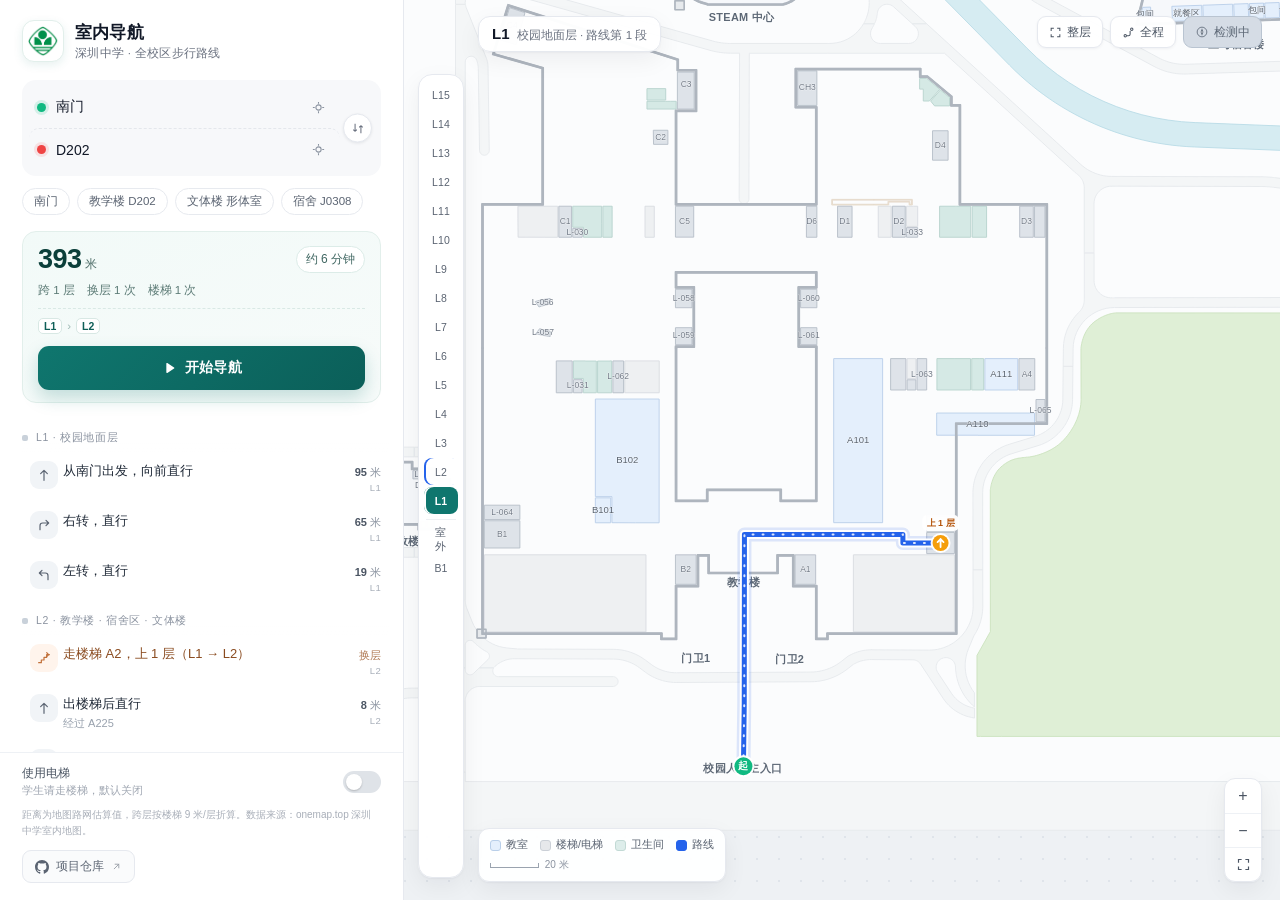
==== index.html @ c9f7dffb "feat: 房间目录改为 room.json 并导入最新数据（123 条） - data/classroom-map.json 替换为 data/room.json：date + data[]，条目统" ====
<!DOCTYPE html>
<html lang="zh-CN">
<head>
<meta charset="utf-8">
<meta name="viewport" content="width=device-width,initial-scale=1,maximum-scale=1,user-scalable=no,viewport-fit=cover">
<title>深圳中学 · 室内导航</title>
<link rel="icon" href="[data-uri]">
<meta name="color-scheme" content="light">
<style>
/* ---- styles/base.css ---- */
:root{
  color-scheme:light;
  --bg:#f3f5f8; --panel:#ffffff; --line:#e6e9ef; --line-soft:#eef1f5;
  --text:#111827; --muted:#6b7280; --faint:#9aa3af;
  --brand:#0f766e; --brand-2:#0d9488; --brand-soft:#e8f5f2;
  --route:#2563eb; --start:#10b981; --end:#ef4444;
  --shadow:0 1px 2px rgba(16,24,40,.04),0 8px 24px rgba(16,24,40,.06);
}
*{box-sizing:border-box}
html,body{height:100%}
body{margin:0;background:var(--bg);color:var(--text);
  font-family:-apple-system,BlinkMacSystemFont,"Segoe UI","PingFang SC","Hiragino Sans GB","Microsoft YaHei",sans-serif;
  -webkit-font-smoothing:antialiased;text-rendering:optimizeLegibility}
button{font-family:inherit}
.app{display:flex;height:100vh;overflow:hidden}

/* 品牌区：深圳中学校徽 */
.brand{display:flex;align-items:center;gap:11px;padding:20px 22px 14px}
.logo{width:42px;height:42px;border-radius:12px;background:#fff;border:1px solid #e2efeb;
  display:flex;align-items:center;justify-content:center;padding:4px;flex:0 0 auto;
  box-shadow:0 3px 10px rgba(15,118,110,.10)}
.logo img{width:100%;height:100%;object-fit:contain;display:block}
.brand h1{margin:0;font-size:17px;letter-spacing:.2px;font-weight:650}
.brand p{margin:2px 0 0;font-size:11.5px;color:var(--muted);letter-spacing:.3px}

@media (max-width:980px){
  .app{flex-direction:column;height:auto;min-height:100vh}
}

/* ---- styles/panel.css ---- */
/* ================= 左侧规划面板 ================= */
.panel{width:404px;flex:0 0 404px;background:var(--panel);border-right:1px solid var(--line);
  display:flex;flex-direction:column;min-height:0;z-index:12}

.planner{padding:4px 22px 0;position:relative}
.fields{position:relative;background:#f7f8fa;border:1px solid transparent;border-radius:14px;
  padding:5px 40px 5px 6px;transition:background .18s,border-color .18s,box-shadow .18s}
.fields:focus-within{background:#fff;border-color:#d5e3e0;box-shadow:0 0 0 4px rgba(15,118,110,.06)}
.field{display:flex;align-items:center;gap:10px;height:42px;padding:0 8px;border-radius:10px;position:relative}
.field + .field{border-top:1px dashed #e4e7ec}
.dot{width:9px;height:9px;border-radius:50%;flex:0 0 auto}
.dot.s{background:var(--start);box-shadow:0 0 0 3px rgba(16,185,129,.15)}
.dot.e{background:var(--end);box-shadow:0 0 0 3px rgba(239,68,68,.13)}
.field input{flex:1;min-width:0;border:0;background:transparent;outline:0;font-size:14px;color:var(--text);padding:0}
.field input::placeholder{color:#a6adb8}
.icon-btn{width:28px;height:28px;border:0;background:transparent;border-radius:8px;color:#8b93a0;
  display:flex;align-items:center;justify-content:center;cursor:pointer;flex:0 0 auto;transition:.15s}
.icon-btn:hover{background:#eef1f5;color:#374151}
.icon-btn.on{background:var(--brand-soft);color:var(--brand)}
.swap{position:absolute;right:8px;top:50%;transform:translateY(-50%);width:29px;height:29px;border-radius:50%;
  background:#fff;border:1px solid var(--line);display:flex;align-items:center;justify-content:center;
  color:#6b7280;cursor:pointer;z-index:3;box-shadow:0 1px 3px rgba(16,24,40,.08);transition:.2s}
.swap:hover{color:var(--brand);border-color:#cfe0dc;transform:translateY(-50%) rotate(180deg)}

.suggest{position:absolute;left:22px;right:22px;top:174px;background:#fff;border:1px solid var(--line);
  border-radius:12px;box-shadow:0 16px 40px rgba(16,24,40,.14);z-index:30;overflow:hidden;
  max-height:340px;overflow-y:auto;display:none}
.suggest.show{display:block}
.suggest .sg-head{font-size:10.5px;letter-spacing:.8px;color:var(--faint);padding:9px 14px 5px;text-transform:uppercase}
.sg-item{display:flex;align-items:center;gap:10px;padding:9px 14px;cursor:pointer;border:0;background:none;
  width:100%;text-align:left}
.sg-item:hover,.sg-item.sel{background:#f4f8f7}
.sg-ico{width:24px;height:24px;border-radius:7px;background:#f1f4f7;color:#5b6472;display:flex;
  align-items:center;justify-content:center;flex:0 0 auto}
.sg-main{flex:1;min-width:0}
.sg-name{font-size:13.5px;white-space:nowrap;overflow:hidden;text-overflow:ellipsis}
.sg-name mark{background:transparent;color:var(--brand);font-weight:700}
.sg-name .sg-room{font-size:11px;color:var(--faint);margin-left:6px;font-weight:500}
.sg-meta{font-size:11px;color:var(--faint);margin-top:1px}
.sg-none{padding:18px 14px;font-size:12.5px;color:var(--faint);text-align:center}
.sg-note{padding:0 14px 14px;font-size:11.5px;line-height:1.7;color:var(--faint);text-align:center}

.quick{display:flex;gap:7px;padding:12px 22px 2px;flex-wrap:wrap}
.chip{border:1px solid #e7eaef;background:#fff;border-radius:999px;padding:5px 11px;font-size:11.5px;
  color:#5b6472;cursor:pointer;transition:.15s;white-space:nowrap}
.chip:hover{border-color:#cfe0dc;color:var(--brand);background:var(--brand-soft)}

.summary{margin:14px 22px 0;border-radius:14px;background:linear-gradient(160deg,#f2faf8,#f7fbfa);
  border:1px solid #e2efeb;padding:14px 15px 12px;display:none}
.summary.show{display:block}
.sum-top{display:flex;align-items:flex-end;justify-content:space-between}
.sum-num{font-size:27px;font-weight:700;letter-spacing:-.5px;line-height:1;color:#0b3f3a}
.sum-num small{font-size:12px;font-weight:500;color:#4b6b66;margin-left:3px;letter-spacing:0}
.sum-time{font-size:12px;color:#3f6661;background:#fff;border:1px solid #dcece8;border-radius:999px;
  padding:4px 9px;display:flex;align-items:center;gap:5px}
.sum-meta{display:flex;gap:12px;margin-top:10px;font-size:11.5px;color:#5b7a75;flex-wrap:wrap}
.sum-meta span{display:flex;align-items:center;gap:4px}
.sum-route{margin-top:10px;padding-top:9px;border-top:1px dashed #d9e9e5;display:flex;align-items:center;
  gap:5px;font-size:11.5px;color:#4b6b66;overflow:hidden}
.fbadge{background:#fff;border:1px solid #d8e8e4;border-radius:5px;padding:1px 5px;font-size:10.5px;font-weight:600;color:#0f5f58}
.sum-route .arr{color:#9db8b3}

.start-nav{margin-top:12px;width:100%;height:44px;border:0;border-radius:11px;cursor:pointer;
  background:linear-gradient(135deg,#0f766e,#0b5f59);color:#fff;font-size:14px;font-weight:650;
  display:flex;align-items:center;justify-content:center;gap:8px;letter-spacing:.3px;
  box-shadow:0 8px 18px rgba(15,118,110,.22);transition:.18s}
.start-nav:hover{transform:translateY(-1px);box-shadow:0 10px 24px rgba(15,118,110,.28)}
.start-nav svg{width:16px;height:16px}
.start-nav:active{transform:translateY(0)}

.steps{flex:1;min-height:0;overflow-y:auto;padding:16px 14px 18px 22px;scrollbar-width:thin}
.steps::-webkit-scrollbar{width:8px}
.steps::-webkit-scrollbar-thumb{background:#e1e5ea;border-radius:8px}
.steps-empty{padding:26px 8px;color:var(--faint);font-size:12.5px;line-height:1.8}
.steps-empty b{display:block;color:#4b5563;font-size:14px;margin-bottom:6px;font-weight:600}
.group-head{position:sticky;top:0;background:linear-gradient(#fff 72%,rgba(255,255,255,0));z-index:2;
  display:flex;align-items:center;gap:8px;padding:12px 0 7px;font-size:10.5px;letter-spacing:.7px;
  color:#8b93a0;text-transform:uppercase}
.group-head:before{content:"";width:6px;height:6px;border-radius:2px;background:#c9d1da}
.step{display:grid;grid-template-columns:30px 1fr auto;gap:9px;align-items:flex-start;width:100%;
  text-align:left;border:0;background:transparent;padding:9px 8px 9px 0;border-radius:9px;cursor:pointer;
  border-left:2px solid transparent;transition:background .15s}
.step:hover{background:#f7f9fb}
.step.active{background:#eef4ff;border-left-color:var(--route)}
.s-ico{width:28px;height:28px;border-radius:9px;background:#f1f4f7;display:flex;align-items:center;
  justify-content:center;color:#5b6472;margin-left:6px}
.step.active .s-ico{background:#fff;color:var(--route);box-shadow:0 1px 4px rgba(37,99,235,.15)}
.s-text{font-size:13px;line-height:1.5;color:#1f2937;display:block}
.s-sub{display:block;font-size:11px;color:#98a1ad;margin-top:2px}
.s-dist{font-size:11px;color:#8b93a0;white-space:nowrap;padding-top:4px;font-variant-numeric:tabular-nums}
.s-dist b{font-weight:600;color:#4b5563}
.s-dist i{display:block;font-style:normal;font-size:9.5px;color:#a7aeb9;text-align:right;margin-top:2px;letter-spacing:.3px}
.step.vertical .s-ico{background:#fff4ec;color:#c2703a}
.step.vertical .s-text{color:#8a4b1f}
.step.vertical .s-dist{color:#b07a54}

.panel-foot{border-top:1px solid var(--line-soft);padding:12px 22px 17px;background:#fff}
.switch-row{display:flex;align-items:center;justify-content:space-between;gap:10px}
.switch-row label{font-size:12px;color:#4b5563;display:flex;flex-direction:column;gap:2px}
.switch-row label em{font-style:normal;font-size:10.5px;color:#a0a7b2}
.toggle{width:38px;height:22px;border-radius:999px;background:#dfe3e8;border:0;position:relative;
  cursor:pointer;transition:.2s;flex:0 0 auto}
.toggle:after{content:"";position:absolute;left:3px;top:3px;width:16px;height:16px;border-radius:50%;
  background:#fff;box-shadow:0 1px 2px rgba(0,0,0,.2);transition:.2s}
.toggle.on{background:var(--brand)}
.toggle.on:after{left:19px}
.note{margin:9px 0 0;font-size:10px;line-height:1.6;color:#a8aeb8}

.repo-link{display:inline-flex;align-items:center;gap:7px;margin-top:11px;padding:7px 12px;
  border:1px solid var(--line);border-radius:9px;background:#fafbfc;color:#5b6472;
  font-size:12px;text-decoration:none;cursor:pointer;transition:.16s}
.repo-link:hover{background:#eef4f3;border-color:#cfe0dc;color:var(--brand)}
.repo-link .ext{opacity:.6}

@media (max-width:980px){
  .panel{width:100%;flex:none;border-right:0;border-bottom:1px solid var(--line)}
  .steps{max-height:38vh}
}

/* ---- styles/map.css ---- */
/* ================= 地图与路线 ================= */
.map-wrap{flex:1;position:relative;min-width:0;overflow:hidden;
  background:
    radial-gradient(circle at 1px 1px, #dfe4ea 1px, transparent 0) 0 0/22px 22px,
    #eef1f4}
#map{width:100%;height:100%;display:block;cursor:grab;touch-action:none}
#floorLayer path{vector-effect:non-scaling-stroke}
#map.picking{cursor:crosshair}
#map.dragging{cursor:grabbing}

.map-head{position:absolute;left:74px;right:18px;top:16px;display:flex;justify-content:space-between;
  align-items:flex-start;gap:10px;pointer-events:none;z-index:4}
.floor-title{background:rgba(255,255,255,.97);border:1px solid var(--line);
  border-radius:12px;padding:8px 13px;box-shadow:var(--shadow);pointer-events:auto}
.floor-title b{font-size:15px;letter-spacing:.2px}
.floor-title span{font-size:11.5px;color:var(--muted);margin-left:7px}
.head-actions{display:flex;gap:7px;pointer-events:auto}
.ghost{height:32px;padding:0 11px;border-radius:9px;border:1px solid var(--line);background:rgba(255,255,255,.97);
  font-size:11.5px;color:#4b5563;cursor:pointer;display:flex;align-items:center;gap:5px;
  box-shadow:0 1px 3px rgba(16,24,40,.05)}
.ghost:hover{color:var(--brand);border-color:#cfe0dc}

.compass-btn.on{background:var(--brand);border-color:var(--brand);color:#fff;
  box-shadow:0 4px 12px rgba(15,118,110,.25)}
.compass-btn.on:hover{background:#0b5f59;color:#fff}
.compass-btn.disabled{opacity:1;background:#d5dce5;border-color:#b9c4d1;color:#5d6876;cursor:not-allowed;box-shadow:none}
.compass-btn.disabled:hover{background:#d5dce5;border-color:#b9c4d1;color:#5d6876}
.compass-btn .compass-ico{display:flex;width:14px;height:14px;flex:0 0 auto}
.compass-btn .compass-ico svg{width:14px;height:14px}
#compassNeedle{transform-origin:12px 12px}
.compass-btn.prompt{color:#b45309;border-color:#f0d9b8;background:#fffaf2}
.compass-btn.prompt:hover{color:#92400e;border-color:#e7c896}

.rail{position:absolute;left:14px;top:74px;bottom:22px;width:46px;overflow-y:auto;
  background:rgba(255,255,255,.98);border:1px solid var(--line);
  border-radius:14px;padding:6px 5px;display:flex;flex-direction:column;gap:2px;z-index:5;
  scrollbar-width:none;box-shadow:var(--shadow)}
.rail::-webkit-scrollbar{display:none}
.rail button{height:27px;border:0;background:transparent;border-radius:8px;font-size:10.5px;color:#5b6472;
  cursor:pointer;position:relative;flex:0 0 auto;letter-spacing:.2px}
.rail button:hover{background:#f0f4f3}
.rail button.active{background:var(--brand);color:#fff;font-weight:600}
.rail button.on-route{box-shadow:inset 2px 0 0 var(--route)}
.rail button.active.on-route{box-shadow:inset 2px 0 0 #fff}
.rail .rail-sep{height:1px;background:#edf0f3;margin:3px 2px;flex:0 0 auto}

.legend{position:absolute;left:74px;bottom:18px;background:rgba(255,255,255,.97);
  border:1px solid var(--line);border-radius:11px;padding:9px 11px;box-shadow:var(--shadow);z-index:4;
  display:flex;flex-direction:column;gap:6px;font-size:10.5px;color:#5b6472}
.legend .lg-row{display:flex;align-items:center;gap:12px}
.legend .lg{display:flex;align-items:center;gap:5px}
.sw{width:11px;height:11px;border-radius:3px;border:1px solid rgba(0,0,0,.06)}
.scale{display:flex;align-items:center;gap:6px;color:#8b93a0;font-size:10px}
.scale i{display:block;height:5px;border-left:1px solid #9aa3af;border-right:1px solid #9aa3af;
  border-bottom:1px solid #9aa3af;width:60px}

.zoom{position:absolute;right:18px;bottom:18px;display:flex;flex-direction:column;background:rgba(255,255,255,.98);
  border:1px solid var(--line);border-radius:11px;overflow:hidden;box-shadow:var(--shadow);z-index:4}
.zoom button{width:36px;height:34px;border:0;background:transparent;cursor:pointer;color:#4b5563;font-size:16px;
  display:flex;align-items:center;justify-content:center}
.zoom button + button{border-top:1px solid var(--line-soft)}
.zoom button:hover{background:#f4f7f6;color:var(--brand)}

.toast{position:absolute;left:50%;bottom:30px;transform:translate(-50%,10px);background:#1f2937;color:#fff;
  font-size:12.5px;padding:9px 15px;border-radius:999px;opacity:0;pointer-events:none;transition:.22s;z-index:20;
  box-shadow:0 8px 24px rgba(0,0,0,.2)}
.toast.show{opacity:1;transform:translate(-50%,0)}
.pick-hint{position:absolute;left:50%;top:18px;transform:translateX(-50%);background:#0f766e;color:#fff;
  font-size:12px;padding:8px 14px;border-radius:999px;z-index:20;display:none;box-shadow:0 8px 20px rgba(15,118,110,.3)}
.pick-hint.show{display:block}

.tip{position:absolute;pointer-events:none;background:#111827;color:#fff;font-size:11px;padding:4px 8px;
  border-radius:6px;z-index:25;opacity:0;transition:opacity .12s;white-space:nowrap;transform:translate(-50%,-140%)}
.tip.show{opacity:.94}

/* 路线图层 */
.route-casing{fill:none;stroke:#fff;stroke-width:9;stroke-linecap:round;stroke-linejoin:round;vector-effect:non-scaling-stroke}
.route-line{fill:none;stroke:#2563eb;stroke-width:5;stroke-linecap:round;stroke-linejoin:round;vector-effect:non-scaling-stroke}
.route-glow{fill:none;stroke:#2563eb;stroke-width:14;stroke-linecap:round;stroke-linejoin:round;
  vector-effect:non-scaling-stroke;opacity:.14}
.route-dash{fill:none;stroke:#fff;stroke-width:2;stroke-linecap:round;stroke-dasharray:1 9;
  vector-effect:non-scaling-stroke;opacity:.85;animation:dashmove 1.6s linear infinite}
@keyframes dashmove{to{stroke-dashoffset:-20}}
.mk text{font-family:inherit}
.no-route{position:absolute;left:50%;top:50%;transform:translate(-50%,-50%);background:#fff;border:1px solid var(--line);
  border-radius:14px;padding:16px 20px;box-shadow:var(--shadow);font-size:13px;color:#4b5563;z-index:6;display:none;text-align:center}
.no-route.show{display:block}
.no-route b{display:block;font-size:14px;color:#111827;margin-bottom:4px}

@media (max-width:980px){
  .map-wrap{height:62vh;flex:none}
  .map-head{left:12px;right:12px;top:10px}
  .floor-title{padding:6px 10px;max-width:64vw}
  .floor-title b{font-size:13px}
  .floor-title span{font-size:10px;margin-left:5px}
  .floor-title span,#floorBuildings{white-space:nowrap;overflow:hidden;text-overflow:ellipsis;display:inline-block;max-width:46vw;vertical-align:bottom}
  .ghost{height:28px;padding:0 8px;font-size:10.5px}
  .head-actions .btn-label{display:none}
  .head-actions .compass-btn{padding:0 7px}
  .floor-title{max-width:52vw}
  .rail{left:12px;right:12px;top:56px;bottom:auto;width:auto;height:42px;flex-direction:row;
    overflow-x:auto;overflow-y:hidden;padding:5px 6px;gap:2px;border-radius:12px}
  .rail button{height:30px;min-width:40px;flex:0 0 auto}
  .rail .rail-sep{display:none}
  .legend{display:none}
  .zoom{right:12px;bottom:12px}
  .zoom button{width:32px;height:30px}
}

/* ---- styles/navigation.css ---- */
/* ================= 导航模式 ================= */
.nav-layer{position:fixed;inset:0;z-index:40;pointer-events:none;display:none}
body.navigating .nav-layer{display:block}
body.navigating .app{display:block;height:100vh;overflow:hidden}
body.navigating .panel{display:none}
body.navigating .map-wrap{position:fixed;inset:0;height:100vh;width:100vw;z-index:1}
body.navigating .rail,
body.navigating .legend{display:none}
body.navigating .map-head{display:flex;left:auto;right:18px;top:16px;width:auto}
body.navigating .floor-title,
body.navigating #fitFloor,
body.navigating #fitRoute{display:none}
body.navigating .compass-btn:not(.on):not(.disabled){background:rgba(255,255,255,.97)}
body.navigating .zoom{right:18px;bottom:190px}
body.navigating .toast{bottom:190px}

/* 顶部指令条 */
.nav-banner{position:fixed;top:16px;left:50%;transform:translateX(-50%);
  width:min(900px,calc(100vw - 28px));pointer-events:auto;
  background:linear-gradient(135deg,#0b3f3a,#0f5f58 70%);
  color:#fff;border-radius:18px;padding:14px 16px;
  display:grid;grid-template-columns:64px 1fr auto;gap:14px;align-items:center;
  box-shadow:0 18px 50px rgba(4,34,30,.35),0 2px 6px rgba(4,34,30,.2);
  animation:navIn .28s ease-out}
@keyframes navIn{from{opacity:0;transform:translate(-50%,-10px)}to{opacity:1;transform:translate(-50%,0)}}
.nav-arrow{width:62px;height:62px;border-radius:16px;background:rgba(255,255,255,.12);
  display:flex;align-items:center;justify-content:center;color:#fff;
  border:1px solid rgba(255,255,255,.10)}
.nav-arrow svg{width:36px;height:36px}
.nav-copy{min-width:0}
.nav-stepno{display:flex;align-items:center;gap:6px;font-size:10.5px;letter-spacing:.7px;color:#a9d8cf;
  text-transform:uppercase}
.nav-stepno img{width:18px;height:18px;background:#fff;border-radius:50%;padding:2px;object-fit:contain}
.nav-text{font-size:20px;font-weight:650;margin-top:3px;line-height:1.35;letter-spacing:.2px;
  white-space:nowrap;overflow:hidden;text-overflow:ellipsis}
.nav-meta{display:flex;gap:7px;margin-top:8px;flex-wrap:wrap}
.nav-pill{background:rgba(255,255,255,.13);border:1px solid rgba(255,255,255,.10);border-radius:999px;
  padding:2px 8px;font-size:11px;color:#d9f0eb}
.nav-pill b{color:#fff;font-weight:700}
.nav-pill.warm{background:rgba(245,158,11,.18);border-color:rgba(245,158,11,.35);color:#fde8c3}
.nav-close{height:34px;min-width:34px;padding:0 10px;border-radius:10px;border:1px solid rgba(255,255,255,.18);
  background:rgba(255,255,255,.08);color:#e6f4f1;cursor:pointer;display:flex;align-items:center;gap:5px;
  justify-content:center;transition:.15s;align-self:start;font-size:11.5px}
.nav-close:hover{background:rgba(255,255,255,.18)}

/* 底部路段卡（文字 + 图像） */
.nav-dock{position:fixed;bottom:16px;left:50%;transform:translateX(-50%);
  width:min(900px,calc(100vw - 28px));pointer-events:auto;
  background:#fff;border:1px solid #e5eaf0;border-radius:18px;
  padding:12px;display:grid;grid-template-columns:250px 1fr auto;gap:14px;align-items:center;
  box-shadow:0 20px 50px rgba(15,23,42,.20),0 2px 6px rgba(15,23,42,.06);
  animation:navIn .28s ease-out}
.nav-thumb{position:relative;height:138px;border-radius:12px;overflow:hidden;
  background:#eef2f6;border:1px solid #e3e9f0}
.nav-thumb svg{display:block;width:100%;height:100%}
.nav-thumb-cap{position:absolute;left:8px;bottom:8px;background:rgba(255,255,255,.94);
  border:1px solid #e5eaf0;border-radius:6px;padding:2px 6px;font-size:10px;color:#4b5563;
  display:flex;align-items:center;gap:4px}
.nav-thumb-cap b{color:#0f5f58}
.nav-info{min-width:0}
.nav-kicker{font-size:10.5px;letter-spacing:.8px;color:#9aa3af;font-weight:600;text-transform:uppercase}
.nav-remain{font-size:16px;font-weight:650;color:#111827;margin-top:5px}
.nav-remain small{font-size:11px;color:#6b7280;font-weight:400;margin-left:6px}
.nav-hint{font-size:11px;color:#9aa3af;margin-top:5px;line-height:1.5}
.nav-bar{height:5px;background:#eef1f5;border-radius:999px;margin-top:10px;overflow:hidden}
.nav-bar i{display:block;height:100%;background:linear-gradient(90deg,#0f766e,#2dd4bf);
  border-radius:999px;transition:width .25s ease}
.nav-actions{display:flex;gap:8px;align-items:center}
.nav-btn{height:44px;padding:0 16px;border-radius:12px;border:1px solid #dfe5ec;background:#fff;
  color:#374151;font-size:13px;font-weight:600;cursor:pointer;display:flex;align-items:center;
  justify-content:center;gap:6px;transition:.15s;white-space:nowrap}
.nav-btn:hover{border-color:#bcd1cb;color:var(--brand)}
.nav-btn:disabled{opacity:.4;cursor:default;color:#9aa3af}
.nav-btn.primary{background:linear-gradient(135deg,#0f766e,#0b5f59);border-color:transparent;color:#fff;
  box-shadow:0 6px 14px rgba(15,118,110,.22)}
.nav-btn.primary:hover{color:#fff}
.nav-btn svg{width:15px;height:15px}

@media (max-width:1200px) and (min-width:761px){
  body.navigating .map-head{top:112px}
}

@media (max-width:760px){
  .nav-banner{top:10px;width:calc(100vw - 20px);padding:10px 12px;border-radius:14px;
    grid-template-columns:48px 1fr auto;gap:10px}
  .nav-arrow{width:46px;height:46px;border-radius:12px}
  .nav-arrow svg{width:28px;height:28px}
  .nav-text{font-size:16px;white-space:normal}
  .nav-meta{margin-top:6px}
  .nav-close{height:30px;padding:0 8px;font-size:11px}
  body.navigating .map-head{top:112px;right:10px}
  body.navigating .compass-btn .btn-label{display:inline}
  .nav-dock{width:calc(100vw - 20px);bottom:10px;grid-template-columns:96px 1fr;
    padding:10px;gap:10px;border-radius:14px}
  .nav-thumb{height:80px}
  .nav-remain{font-size:14px}
  .nav-hint{display:none}
  .nav-actions{grid-column:1/-1;width:100%}
  .nav-btn{flex:1;height:40px}
  body.navigating .zoom{display:none}
  body.navigating .toast{bottom:200px}
}
</style>
</head>
<body>
<div class="app">
  <aside class="panel">
    <div class="brand">
      <div class="logo"><img src="[data-uri]" alt="深圳中学校徽"></div>
      <div>
        <h1>室内导航</h1>
        <p>深圳中学 · 全校区步行路线</p>
      </div>
    </div>

    <div class="planner">
      <div class="fields">
        <div class="field">
          <span class="dot s"></span>
          <input id="startInput" type="text" placeholder="起点，如 南门 / 教学楼" autocomplete="off"
                 role="combobox" aria-expanded="false" aria-controls="suggest">
          <button class="icon-btn" id="pickStart" title="在地图上选择起点" aria-label="在地图上选择起点">
            <svg width="15" height="15" viewBox="0 0 24 24" fill="none" stroke="currentColor" stroke-width="1.7">
              <path d="M12 3v3M12 18v3M3 12h3M18 12h3"/><circle cx="12" cy="12" r="4.2"/>
            </svg>
          </button>
        </div>
        <div class="field">
          <span class="dot e"></span>
          <input id="endInput" type="text" placeholder="终点，如 D202 / 形体室" autocomplete="off"
                 role="combobox" aria-expanded="false">
          <button class="icon-btn" id="pickEnd" title="在地图上选择终点" aria-label="在地图上选择终点">
            <svg width="15" height="15" viewBox="0 0 24 24" fill="none" stroke="currentColor" stroke-width="1.7">
              <path d="M12 3v3M12 18v3M3 12h3M18 12h3"/><circle cx="12" cy="12" r="4.2"/>
            </svg>
          </button>
        </div>
        <button class="swap" id="swapBtn" title="交换起点与终点" aria-label="交换起点与终点">
          <svg width="14" height="14" viewBox="0 0 24 24" fill="none" stroke="currentColor" stroke-width="1.8">
            <path d="M7 4v13M7 17l-3-3M7 17l3-3M17 20V7M17 7l-3 3M17 7l3 3"/>
          </svg>
        </button>
      </div>

      <div class="suggest" id="suggest"></div>
    </div>

    <div class="quick" id="quick">
      <button class="chip" data-q="南门">南门</button>
      <button class="chip" data-q="D202">教学楼 D202</button>
      <button class="chip" data-q="形体室">文体楼 形体室</button>
      <button class="chip" data-q="J0308">宿舍 J0308</button>
    </div>

    <div class="summary" id="summary"></div>
    <div class="steps" id="steps"></div>

    <div class="panel-foot">
      <div class="switch-row">
        <label>使用电梯
          <em>学生请走楼梯，默认关闭</em>
        </label>
        <button class="toggle" id="liftToggle" role="switch" aria-checked="false" aria-label="使用电梯"></button>
      </div>
      <p class="note">距离为地图路网估算值，跨层按楼梯 9 米/层折算。数据来源：onemap.top 深圳中学室内地图。</p>
      <a class="repo-link" href="https://github.com/ZhangDongzai/SMS_Navigator" target="_blank" rel="noopener noreferrer" title="在 GitHub 上查看项目仓库">
        <svg viewBox="0 0 16 16" width="14" height="14" fill="currentColor" aria-hidden="true"><path d="M8 0C3.58 0 0 3.58 0 8c0 3.54 2.29 6.53 5.47 7.59.4.07.55-.17.55-.38 0-.19-.01-.82-.01-1.49-2.01.37-2.53-.49-2.69-.94-.09-.23-.48-.94-.82-1.13-.28-.15-.68-.52-.01-.53.63-.01 1.08.58 1.23.82.72 1.21 1.87.87 2.33.66.07-.52.28-.87.51-1.07-1.78-.2-3.64-.89-3.64-3.95 0-.87.31-1.59.82-2.15-.08-.2-.36-1.02.08-2.12 0 0 .67-.21 2.2.82.64-.18 1.32-.27 2-.27.68 0 1.36.09 2 .27 1.53-1.04 2.2-.82 2.2-.82.44 1.1.16 1.92.08 2.12.51.56.82 1.27.82 2.15 0 3.07-1.87 3.75-3.65 3.95.29.25.54.73.54 1.48 0 1.07-.01 1.93-.01 2.2 0 .21.15.46.55.38A8.012 8.012 0 0 0 16 8c0-4.42-3.58-8-8-8z"/></svg>
        <span>项目仓库</span>
        <svg class="ext" viewBox="0 0 24 24" width="11" height="11" fill="none" stroke="currentColor" stroke-width="2" stroke-linecap="round" stroke-linejoin="round" aria-hidden="true"><path d="M7 17 17 7M9 7h8v8"/></svg>
      </a>
    </div>
  </aside>

  <main class="map-wrap" id="mapWrap">
    <div class="map-head">
      <div class="floor-title"><b id="floorName">L1</b><span id="floorBuildings">校园地面层</span></div>
      <div class="head-actions">
        <button class="ghost" id="fitFloor" title="查看整层">
          <svg width="13" height="13" viewBox="0 0 24 24" fill="none" stroke="currentColor" stroke-width="1.9">
            <path d="M4 9V4h5M20 9V4h-5M4 15v5h5M20 15v5h-5"/>
          </svg>
          <span class="btn-label">整层</span>
        </button>
        <button class="ghost" id="fitRoute" title="查看整条路线">
          <svg width="13" height="13" viewBox="0 0 24 24" fill="none" stroke="currentColor" stroke-width="1.9">
            <circle cx="6" cy="18" r="2.2"/><circle cx="18" cy="6" r="2.2"/><path d="M8 18h4a3 3 0 0 0 3-3V9"/>
          </svg>
          <span class="btn-label">全程</span>
        </button>
        <button class="ghost compass-btn" id="compassToggle" role="switch" aria-checked="false" aria-disabled="true" title="正在检测指南针…">
          <span class="compass-ico">
            <svg viewBox="0 0 24 24" fill="none" aria-hidden="true">
              <circle cx="12" cy="12" r="8.3" stroke="currentColor" stroke-width="1.4"/>
              <g id="compassNeedle">
                <path d="M12 5.4l2.35 6.6L12 18.6l-2.35-6.6z" fill="currentColor"/>
                <circle cx="12" cy="12" r="1.15" fill="#fff"/>
              </g>
            </svg>
          </span>
          <span class="btn-label" id="compassLabel">检测中</span>
        </button>
      </div>
    </div>

    <div class="rail" id="rail"></div>

    <svg id="map" xmlns="http://www.w3.org/2000/svg">
      <g id="world">
        <g id="floorLayer"></g>
        <g id="routeLayer"></g>
        <g id="markerLayer"></g>
      </g>
    </svg>

    <div class="legend">
      <div class="lg-row">
        <span class="lg"><i class="sw" style="background:#E4EFFC;border-color:#B9CFE9"></i>教室</span>
        <span class="lg"><i class="sw" style="background:#E6E8EB;border-color:#CBD0D7"></i>楼梯/电梯</span>
        <span class="lg"><i class="sw" style="background:#DDEDEA;border-color:#C2DAD5"></i>卫生间</span>
        <span class="lg"><i class="sw" style="background:#2563eb;border-color:#2563eb"></i>路线</span>
      </div>
      <div class="scale"><i id="scaleBar"></i><span id="scaleText">50 米</span></div>
    </div>

    <div class="zoom">
      <button id="zoomIn" title="放大" aria-label="放大">+</button>
      <button id="zoomOut" title="缩小" aria-label="缩小">−</button>
      <button id="zoomFit" title="适应窗口" aria-label="适应窗口">
        <svg width="15" height="15" viewBox="0 0 24 24" fill="none" stroke="currentColor" stroke-width="1.9">
          <path d="M4 9V4h5M20 9V4h-5M4 15v5h5M20 15v5h-5"/>
        </svg>
      </button>
    </div>

    <div class="toast" id="toast"></div>
    <div class="pick-hint" id="pickHint">点击地图选择位置</div>
    <div class="no-route" id="noRoute"><b>暂未找到可行路线</b><span>请更换起点或终点</span></div>
    <div class="tip" id="tip"></div>
  </main>
</div>

<!-- 导航模式覆盖层 -->
<div class="nav-layer" id="navLayer" aria-live="polite">
  <div class="nav-banner" id="navBanner">
    <div class="nav-arrow" id="navArrow"></div>
    <div class="nav-copy">
      <div class="nav-stepno">
        <img src="[data-uri]" alt="">
        深圳中学 · 第 <b id="navStepNo">1</b> 步 / 共 <b id="navStepTotal">1</b> 步
      </div>
      <div class="nav-text" id="navText">准备出发</div>
      <div class="nav-meta" id="navMeta"></div>
    </div>
    <button class="nav-close" id="navExit" title="结束导航" aria-label="结束导航">
      <svg width="14" height="14" viewBox="0 0 24 24" fill="none" stroke="currentColor" stroke-width="2" stroke-linecap="round">
        <path d="M6 6l12 12M18 6L6 18"/>
      </svg>
      <span>结束</span>
    </button>
  </div>

  <div class="nav-dock">
    <div class="nav-thumb">
      <div id="navThumbMap" style="width:100%;height:100%"></div>
      <div class="nav-thumb-cap" id="navThumbCap"></div>
    </div>
    <div class="nav-info">
      <div class="nav-kicker">当前路段</div>
      <div class="nav-remain" id="navRemain">剩余 -- 米</div>
      <div class="nav-hint" id="navHint">点击“下一步”查看后续指引</div>
      <div class="nav-bar"><i id="navBar" style="width:0%"></i></div>
    </div>
    <div class="nav-actions">
      <button class="nav-btn" id="navPrev">上一步</button>
      <button class="nav-btn primary" id="navNext">下一步</button>
    </div>
  </div>
</div>

<script>window.MAP_DATA = {"meta": {"name": "深圳中学", "source": "https://www.onemap.top/szzxtest/", "unitPerMeter": 10.0, "floorOrder": ["L15", "L14", "L13", "L12", "L11", "L10", "L9", "L8", "L7", "L6", "L5", "L4", "L3", "L2", "L1", "ground", "B1"], "mainComponent": "667106"}, "floors": [{"id": "L15", "name": "L15", "note": "", "level": 14, "kind": "indoor", "bounds": [3883.4, 1807.7, 4717.6, 2479.2], "polys": [{"t": "outline", "p": [4647.4, 2073.3, 4647.4, 2078.4, 4671.6, 2084.2, 4588.2, 2432.2, 4519.7, 2400.7, 4522.5, 2394.6, 3930.0, 2122.2, 4052.4, 1854.8, 4275.8, 1989.2, 4276.1, 1989.4, 4647.4, 2078.4, 4647.4, 2073.3, 4278.1, 1984.7, 4050.2, 1847.7, 3924.4, 2122.4, 3923.4, 2124.6, 4515.9, 2397.1, 4513.1, 2403.1, 4591.7, 2439.2, 4677.0, 2083.0, 4677.6, 2080.5]}, {"t": "indoor", "p": [4276.1, 1989.4, 4275.8, 1989.2, 4052.4, 1854.8, 3930.0, 2122.2, 4359.1, 2319.4, 4359.1, 2211.1, 4026.7, 2058.4, 4023.3, 2056.4, 4021.0, 2054.2, 4019.3, 2051.3, 4018.3, 2048.2, 4018.0, 2044.5, 4018.7, 2040.3, 4045.4, 1982.5, 4048.2, 1978.9, 4051.8, 1976.6, 4055.5, 1975.5, 4058.9, 1975.3, 4063.1, 1976.3, 4207.2, 2063.0, 4226.9, 2074.5, 4237.2, 2079.3, 4249.8, 2084.0, 4258.2, 2086.4, 4592.2, 2166.5, 4595.3, 2168.1, 4598.2, 2170.5, 4600.1, 2173.3, 4601.4, 2177.2, 4601.7, 2181.0, 4600.8, 2184.9, 4598.4, 2189.9, 4512.4, 2174.7, 4505.5, 2174.2, 4499.7, 2175.7, 4495.5, 2178.8, 4492.4, 2182.7, 4483.3, 2209.6, 4483.0, 2214.0, 4484.2, 2219.2, 4486.8, 2223.5, 4490.6, 2226.8, 4564.3, 2264.5, 4554.5, 2285.8, 4551.5, 2289.7, 4548.5, 2291.9, 4544.9, 2293.2, 4540.5, 2293.5, 4536.6, 2292.7, 4359.1, 2211.1, 4359.1, 2319.4, 4522.5, 2394.6, 4519.7, 2400.7, 4588.2, 2432.2, 4671.6, 2084.2]}, {"t": "lift", "p": [4592.0, 2395.0, 4600.8, 2358.2, 4581.7, 2349.5, 4566.3, 2383.2], "n": "DT01"}, {"t": "lift", "p": [4564.2, 2387.7, 4553.6, 2410.8, 4584.8, 2425.1, 4590.8, 2400.0], "n": "DT02"}, {"t": "atrium", "p": [4601.4, 2177.2, 4600.1, 2173.3, 4598.2, 2170.5, 4595.3, 2168.1, 4592.2, 2166.5, 4258.2, 2086.4, 4249.8, 2084.0, 4237.2, 2079.3, 4226.9, 2074.5, 4207.2, 2063.0, 4063.1, 1976.3, 4058.9, 1975.3, 4055.5, 1975.5, 4051.8, 1976.6, 4048.2, 1978.9, 4045.4, 1982.5, 4018.7, 2040.3, 4018.0, 2044.5, 4018.3, 2048.2, 4019.3, 2051.3, 4021.0, 2054.2, 4023.3, 2056.4, 4026.7, 2058.4, 4412.5, 2235.7, 4412.5, 2232.4, 4028.1, 2055.7, 4025.1, 2054.0, 4023.4, 2052.3, 4022.1, 2050.1, 4021.2, 2047.6, 4021.0, 2044.6, 4021.6, 2041.2, 4048.0, 1984.1, 4050.2, 1981.2, 4053.0, 1979.3, 4056.0, 1978.5, 4058.7, 1978.3, 4061.9, 1979.1, 4205.7, 2065.6, 4225.4, 2077.1, 4225.5, 2077.1, 4225.6, 2077.2, 4236.0, 2082.0, 4236.1, 2082.1, 4236.2, 2082.1, 4248.7, 2086.8, 4248.8, 2086.8, 4249.0, 2086.9, 4257.4, 2089.3, 4257.5, 2089.3, 4591.2, 2169.3, 4593.6, 2170.6, 4596.0, 2172.6, 4597.4, 2174.7, 4598.5, 2177.8, 4598.7, 2180.8, 4598.0, 2183.9, 4596.7, 2186.5, 4512.9, 2171.8, 4512.8, 2171.7, 4512.6, 2171.7, 4505.7, 2171.2, 4505.2, 2171.2, 4504.7, 2171.3, 4498.9, 2172.8, 4498.3, 2173.0, 4497.9, 2173.3, 4493.7, 2176.4, 4493.4, 2176.6, 4493.1, 2176.9, 4490.1, 2180.9, 4489.7, 2181.3, 4489.6, 2181.7, 4480.4, 2208.6, 4480.3, 2208.9, 4480.3, 2209.3, 4480.0, 2213.8, 4479.9, 2214.3, 4480.0, 2214.7, 4481.3, 2219.9, 4481.4, 2220.3, 4481.6, 2220.7, 4484.2, 2225.0, 4484.4, 2225.4, 4484.8, 2225.8, 4488.7, 2229.1, 4488.9, 2229.3, 4489.3, 2229.5, 4560.4, 2265.9, 4551.9, 2284.3, 4549.4, 2287.5, 4547.1, 2289.2, 4544.3, 2290.3, 4540.7, 2290.5, 4537.6, 2289.9, 4412.5, 2232.4, 4412.5, 2235.7, 4536.6, 2292.7, 4540.5, 2293.5, 4544.9, 2293.2, 4548.5, 2291.9, 4551.5, 2289.7, 4554.5, 2285.9, 4564.3, 2264.5, 4490.6, 2226.8, 4486.8, 2223.5, 4484.2, 2219.2, 4483.0, 2214.0, 4483.3, 2209.6, 4492.4, 2182.7, 4495.5, 2178.8, 4499.7, 2175.7, 4505.5, 2174.2, 4512.4, 2174.7, 4598.4, 2189.9, 4600.8, 2184.9, 4601.7, 2181.0]}, {"t": "stair", "p": [4506.0, 2179.2, 4501.9, 2180.3, 4499.0, 2182.4, 4496.9, 2185.1, 4488.2, 2210.5, 4488.0, 2213.6, 4488.9, 2217.3, 4490.6, 2220.2, 4493.4, 2222.7, 4530.4, 2241.6, 4549.1, 2186.3, 4511.6, 2179.7], "n": "LT12"}, {"t": "room", "p": [4075.2, 2116.6, 4039.3, 2100.1, 4013.8, 2155.2, 4049.8, 2171.7], "n": "I1507"}, {"t": "room", "p": [4415.9, 2028.0, 4377.4, 2018.8, 4363.2, 2077.9, 4401.7, 2087.1], "n": "I1512"}, {"t": "stair", "p": [4105.4, 1929.5, 4121.7, 1902.3, 4054.6, 1862.0, 4041.3, 1891.1], "n": "LT11"}, {"t": "room", "p": [4582.9, 2068.1, 4544.6, 2058.9, 4530.4, 2117.9, 4568.7, 2127.1], "n": "I1515"}, {"t": "room", "p": [4665.5, 2087.9, 4625.3, 2078.3, 4611.1, 2137.2, 4651.4, 2146.9], "n": "I1516"}, {"t": "room", "p": [4459.0, 2038.4, 4420.7, 2029.2, 4406.6, 2088.3, 4444.8, 2097.4], "n": "I1513"}, {"t": "room", "p": [4282.8, 2058.7, 4320.8, 2067.8, 4335.0, 2008.6, 4296.9, 1999.5], "n": "I1511"}, {"t": "room", "p": [4115.3, 2135.0, 4079.8, 2118.7, 4054.3, 2173.8, 4089.8, 2190.1], "n": "I1506"}, {"t": "room", "p": [4230.8, 1968.0, 4197.3, 1947.8, 4166.0, 1999.7, 4199.2, 2020.0], "n": "I1510"}, {"t": "room", "p": [3999.6, 2081.9, 3961.9, 2064.5, 3936.6, 2119.7, 3974.2, 2137.0], "n": "I1508"}, {"t": "room", "p": [4539.7, 2057.7, 4501.4, 2048.6, 4487.2, 2107.6, 4525.5, 2116.8], "n": "I1514"}, {"t": "room", "p": [4190.7, 2169.7, 4155.1, 2153.4, 4129.7, 2208.5, 4165.3, 2224.8], "n": "I1505"}, {"t": "room", "p": [4095.1, 1956.3, 4128.5, 1976.8, 4159.6, 1925.1, 4125.9, 1904.9], "n": "I1509"}, {"t": "room", "p": [4231.1, 2188.3, 4195.3, 2171.8, 4169.8, 2226.9, 4205.7, 2243.4], "n": "I1504"}, {"t": "room", "p": [4346.7, 2241.4, 4311.2, 2225.1, 4285.8, 2280.2, 4321.2, 2296.5], "n": "I1502"}, {"t": "room", "p": [4306.7, 2223.0, 4270.8, 2206.5, 4245.3, 2261.6, 4281.2, 2278.2], "n": "I1503"}, {"t": "room", "p": [4422.2, 2276.1, 4386.6, 2259.8, 4361.3, 2314.9, 4396.9, 2331.3], "n": "I1501"}, {"t": "wc", "p": [4372.5, 2017.6, 4339.9, 2009.8, 4325.6, 2068.9, 4358.3, 2076.7]}, {"t": "wc", "p": [4496.6, 2047.4, 4463.8, 2039.5, 4449.6, 2098.6, 4482.4, 2106.4]}, {"t": "wc", "p": [4620.4, 2077.1, 4587.7, 2069.3, 4573.6, 2128.2, 4606.2, 2136.1]}, {"t": "wc", "p": [4266.2, 2204.4, 4235.7, 2190.4, 4210.2, 2245.5, 4240.8, 2259.6]}, {"t": "wc", "p": [3978.7, 2139.0, 4009.3, 2153.1, 4034.8, 2098.0, 4004.1, 2083.9]}, {"t": "wc", "p": [4132.8, 1979.4, 4161.7, 1997.1, 4193.0, 1945.2, 4163.9, 1927.7]}, {"t": "wc", "p": [4150.6, 2151.3, 4119.8, 2137.1, 4094.3, 2192.2, 4125.1, 2206.4]}, {"t": "wc", "p": [4382.0, 2257.7, 4351.2, 2243.5, 4325.8, 2298.6, 4356.7, 2312.9]}, {"t": "mech", "p": [4576.6, 2204.4, 4596.1, 2207.2, 4600.2, 2195.3, 4580.9, 2191.9]}], "labels": [{"n": "DT02", "x": 4572.2, "y": 2406.4, "c": "lifts"}, {"n": "DT01", "x": 4583.6, "y": 2372.2, "c": "lifts"}, {"n": "LT12", "x": 4518.6, "y": 2210.4, "c": "stair"}, {"n": "I1512", "x": 4389.5, "y": 2053.0, "c": "workstationaction"}, {"n": "I1507", "x": 4044.5, "y": 2135.9, "c": "workstationaction"}, {"n": "LT11", "x": 4081.5, "y": 1895.7, "c": "stair"}, {"n": "I1515", "x": 4556.6, "y": 2093.0, "c": "workstationaction"}, {"n": "I1516", "x": 4638.3, "y": 2112.6, "c": "workstationaction"}, {"n": "I1513", "x": 4432.8, "y": 2063.3, "c": "workstationaction"}, {"n": "I1511", "x": 4308.9, "y": 2033.6, "c": "workstationaction"}, {"n": "I1506", "x": 4084.8, "y": 2154.4, "c": "workstationaction"}, {"n": "I1514", "x": 4513.5, "y": 2082.7, "c": "workstationaction"}, {"n": "I1508", "x": 3968.1, "y": 2100.7, "c": "workstationaction"}, {"n": "I1510", "x": 4198.4, "y": 1983.9, "c": "workstationaction"}, {"n": "I1509", "x": 4127.4, "y": 1940.8, "c": "workstationaction"}, {"n": "I1505", "x": 4160.2, "y": 2189.1, "c": "workstationaction"}, {"n": "I1504", "x": 4200.5, "y": 2207.6, "c": "workstationaction"}, {"n": "I1502", "x": 4316.2, "y": 2260.8, "c": "workstationaction"}, {"n": "I1501", "x": 4391.8, "y": 2295.6, "c": "workstationaction"}, {"n": "I1503", "x": 4276.0, "y": 2242.3, "c": "workstationaction"}]}, {"id": "L14", "name": "L14", "note": "", "level": 13, "kind": "indoor", "bounds": [3883.4, 1807.7, 7139.6, 4475.0], "polys": [{"t": "outline", "p": [4647.4, 2073.3, 4647.4, 2078.4, 4671.6, 2084.2, 4588.2, 2432.2, 4519.7, 2400.7, 4522.5, 2394.6, 3930.0, 2122.2, 4052.4, 1854.8, 4275.8, 1989.2, 4276.1, 1989.4, 4647.4, 2078.4, 4647.4, 2073.3, 4278.1, 1984.7, 4050.2, 1847.7, 3924.4, 2122.4, 3923.4, 2124.6, 4515.9, 2397.1, 4513.1, 2403.1, 4591.7, 2439.2, 4677.0, 2083.0, 4677.6, 2080.5]}, {"t": "indoor", "p": [4276.1, 1989.4, 4275.8, 1989.2, 4052.4, 1854.8, 3930.0, 2122.2, 4359.1, 2319.4, 4359.1, 2211.1, 4026.7, 2058.4, 4023.3, 2056.4, 4021.0, 2054.2, 4019.3, 2051.3, 4018.3, 2048.2, 4018.0, 2044.5, 4018.7, 2040.3, 4045.4, 1982.5, 4048.2, 1978.9, 4051.8, 1976.6, 4055.5, 1975.5, 4058.9, 1975.3, 4063.1, 1976.3, 4207.2, 2063.0, 4226.9, 2074.5, 4237.2, 2079.3, 4249.8, 2084.0, 4258.2, 2086.4, 4592.2, 2166.5, 4595.3, 2168.1, 4598.2, 2170.5, 4600.1, 2173.3, 4601.4, 2177.2, 4601.7, 2181.0, 4600.8, 2184.9, 4598.4, 2189.9, 4512.4, 2174.7, 4505.5, 2174.2, 4499.7, 2175.7, 4495.5, 2178.8, 4492.4, 2182.7, 4483.3, 2209.6, 4483.0, 2214.0, 4484.2, 2219.2, 4486.8, 2223.5, 4490.6, 2226.8, 4564.3, 2264.5, 4554.5, 2285.8, 4551.5, 2289.7, 4548.5, 2291.9, 4544.9, 2293.2, 4540.5, 2293.5, 4536.6, 2292.7, 4359.1, 2211.1, 4359.1, 2319.4, 4522.5, 2394.6, 4519.7, 2400.7, 4588.2, 2432.2, 4671.6, 2084.2]}, {"t": "atrium", "p": [4601.4, 2177.2, 4600.1, 2173.3, 4598.2, 2170.5, 4595.3, 2168.1, 4592.2, 2166.5, 4258.2, 2086.4, 4249.8, 2084.0, 4237.2, 2079.3, 4226.9, 2074.5, 4207.2, 2063.0, 4063.1, 1976.3, 4058.9, 1975.3, 4055.5, 1975.5, 4051.8, 1976.6, 4048.2, 1978.9, 4045.4, 1982.5, 4018.7, 2040.3, 4018.0, 2044.5, 4018.3, 2048.2, 4019.3, 2051.3, 4021.0, 2054.2, 4023.3, 2056.4, 4026.7, 2058.4, 4412.5, 2235.7, 4412.5, 2232.4, 4028.1, 2055.7, 4025.1, 2054.0, 4023.4, 2052.3, 4022.1, 2050.1, 4021.2, 2047.6, 4021.0, 2044.6, 4021.6, 2041.2, 4048.0, 1984.1, 4050.2, 1981.2, 4053.0, 1979.3, 4056.0, 1978.5, 4058.7, 1978.3, 4061.9, 1979.1, 4205.7, 2065.6, 4225.4, 2077.1, 4225.5, 2077.1, 4225.6, 2077.2, 4236.0, 2082.0, 4236.1, 2082.1, 4236.2, 2082.1, 4248.7, 2086.8, 4248.8, 2086.8, 4249.0, 2086.9, 4257.4, 2089.3, 4257.5, 2089.3, 4591.2, 2169.3, 4593.6, 2170.6, 4596.0, 2172.6, 4597.4, 2174.7, 4598.5, 2177.8, 4598.7, 2180.8, 4598.0, 2183.9, 4596.7, 2186.5, 4512.9, 2171.8, 4512.8, 2171.7, 4512.6, 2171.7, 4505.7, 2171.2, 4505.2, 2171.2, 4504.7, 2171.3, 4498.9, 2172.8, 4498.3, 2173.0, 4497.9, 2173.3, 4493.7, 2176.4, 4493.4, 2176.6, 4493.1, 2176.9, 4490.1, 2180.9, 4489.7, 2181.3, 4489.6, 2181.7, 4480.4, 2208.6, 4480.3, 2208.9, 4480.3, 2209.3, 4480.0, 2213.8, 4479.9, 2214.3, 4480.0, 2214.7, 4481.3, 2219.9, 4481.4, 2220.3, 4481.6, 2220.7, 4484.2, 2225.0, 4484.4, 2225.4, 4484.8, 2225.8, 4488.7, 2229.1, 4488.9, 2229.3, 4489.3, 2229.5, 4560.4, 2265.9, 4551.9, 2284.3, 4549.4, 2287.5, 4547.1, 2289.2, 4544.3, 2290.3, 4540.7, 2290.5, 4537.6, 2289.9, 4412.5, 2232.4, 4412.5, 2235.7, 4536.6, 2292.7, 4540.5, 2293.5, 4544.9, 2293.2, 4548.5, 2291.9, 4551.5, 2289.7, 4554.5, 2285.9, 4564.3, 2264.5, 4490.6, 2226.8, 4486.8, 2223.5, 4484.2, 2219.2, 4483.0, 2214.0, 4483.3, 2209.6, 4492.4, 2182.7, 4495.5, 2178.8, 4499.7, 2175.7, 4505.5, 2174.2, 4512.4, 2174.7, 4598.4, 2189.9, 4600.8, 2184.9, 4601.7, 2181.0]}, {"t": "stair", "p": [4506.0, 2179.2, 4501.9, 2180.3, 4499.0, 2182.4, 4496.9, 2185.1, 4488.2, 2210.5, 4488.0, 2213.6, 4488.9, 2217.3, 4490.6, 2220.2, 4493.4, 2222.7, 4530.4, 2241.6, 4549.1, 2186.3, 4511.6, 2179.7], "n": "LT12"}, {"t": "lift", "p": [4592.0, 2395.0, 4600.8, 2358.2, 4581.7, 2349.5, 4566.3, 2383.2], "n": "DT01"}, {"t": "lift", "p": [4564.2, 2387.7, 4553.6, 2410.8, 4584.8, 2425.1, 4590.8, 2400.0], "n": "DT02"}, {"t": "stair", "p": [4105.4, 1929.5, 4121.7, 1902.3, 4054.6, 1862.0, 4041.3, 1891.1], "n": "LT11"}, {"t": "room", "p": [4582.9, 2068.1, 4544.6, 2058.9, 4530.4, 2117.9, 4568.7, 2127.1], "n": "I1415"}, {"t": "room", "p": [4075.2, 2116.6, 4039.3, 2100.1, 4013.8, 2155.2, 4049.8, 2171.7], "n": "I1407"}, {"t": "room", "p": [4415.9, 2028.0, 4377.4, 2018.8, 4363.2, 2077.9, 4401.7, 2087.1], "n": "I1412"}, {"t": "room", "p": [4665.5, 2087.9, 4625.3, 2078.3, 4611.1, 2137.2, 4651.4, 2146.9], "n": "I1416"}, {"t": "room", "p": [4459.0, 2038.4, 4420.7, 2029.2, 4406.6, 2088.3, 4444.8, 2097.4], "n": "I1413"}, {"t": "room", "p": [4282.8, 2058.7, 4320.8, 2067.8, 4335.0, 2008.6, 4296.9, 1999.5], "n": "I1411"}, {"t": "room", "p": [4539.7, 2057.7, 4501.4, 2048.6, 4487.2, 2107.6, 4525.5, 2116.8], "n": "I1414"}, {"t": "room", "p": [3999.6, 2081.9, 3961.9, 2064.5, 3936.6, 2119.7, 3974.2, 2137.0], "n": "I1408"}, {"t": "room", "p": [4115.3, 2135.0, 4079.8, 2118.7, 4054.3, 2173.8, 4089.8, 2190.1], "n": "I1406"}, {"t": "room", "p": [4230.8, 1968.0, 4197.3, 1947.8, 4166.0, 1999.7, 4199.2, 2020.0], "n": "I1410"}, {"t": "room", "p": [4095.1, 1956.3, 4128.5, 1976.8, 4159.6, 1925.1, 4125.9, 1904.9], "n": "I1409"}, {"t": "room", "p": [4422.2, 2276.1, 4386.6, 2259.8, 4361.3, 2314.9, 4396.9, 2331.3], "n": "I1401"}, {"t": "room", "p": [4190.7, 2169.7, 4155.1, 2153.4, 4129.7, 2208.5, 4165.3, 2224.8], "n": "I1405"}, {"t": "wc", "p": [4372.5, 2017.6, 4339.9, 2009.8, 4325.6, 2068.9, 4358.3, 2076.7]}, {"t": "room", "p": [4231.1, 2188.3, 4195.3, 2171.8, 4169.8, 2226.9, 4205.7, 2243.4], "n": "I1404"}, {"t": "room", "p": [4346.7, 2241.4, 4311.2, 2225.1, 4285.8, 2280.2, 4321.2, 2296.5], "n": "I1402"}, {"t": "room", "p": [4306.7, 2223.0, 4270.8, 2206.5, 4245.3, 2261.6, 4281.2, 2278.2], "n": "I1403"}, {"t": "wc", "p": [4620.4, 2077.1, 4587.7, 2069.3, 4573.6, 2128.2, 4606.2, 2136.1]}, {"t": "wc", "p": [4132.8, 1979.4, 4161.7, 1997.1, 4193.0, 1945.2, 4163.9, 1927.7]}, {"t": "wc", "p": [4496.6, 2047.4, 4463.8, 2039.5, 4449.6, 2098.6, 4482.4, 2106.4]}, {"t": "wc", "p": [3978.7, 2139.0, 4009.3, 2153.1, 4034.8, 2098.0, 4004.1, 2083.9]}, {"t": "wc", "p": [4150.6, 2151.3, 4119.8, 2137.1, 4094.3, 2192.2, 4125.1, 2206.4]}, {"t": "wc", "p": [4266.2, 2204.4, 4235.7, 2190.4, 4210.2, 2245.5, 4240.8, 2259.6]}, {"t": "wc", "p": [4382.0, 2257.7, 4351.2, 2243.5, 4325.8, 2298.6, 4356.7, 2312.9]}, {"t": "mech", "p": [4576.6, 2204.4, 4596.1, 2207.2, 4600.2, 2195.3, 4580.9, 2191.9]}, {"t": "outline", "p": [6857.3, 4184.1, 6846.6, 4180.8, 6836.5, 4178.7, 6823.9, 4177.1, 6294.3, 4113.6, 6256.1, 4432.2, 6255.7, 4435.0, 6606.3, 4435.0, 6606.3, 4430.0, 6261.4, 4430.0, 6298.7, 4119.1, 6823.3, 4182.1, 6835.6, 4183.6, 6845.3, 4185.6, 6855.2, 4188.7, 7092.9, 4305.3, 7031.2, 4430.0, 6606.3, 4430.0, 6606.3, 4435.0, 7034.3, 4435.0, 7099.6, 4303.0]}, {"t": "atrium", "p": [6889.3, 4320.1, 6888.6, 4318.7, 6886.3, 4316.9, 6831.5, 4290.4, 6820.1, 4286.2, 6809.2, 4283.4, 6798.6, 4281.8, 6413.8, 4235.8, 6410.4, 4236.2, 6408.0, 4237.2, 6406.6, 4238.3, 6405.5, 4239.8, 6404.8, 4241.4, 6404.3, 4243.9, 6404.3, 4320.5, 6405.2, 4323.7, 6407.2, 4325.8, 6409.4, 4327.2, 6412.9, 4328.1, 6801.2, 4328.1, 6801.2, 4325.1, 6413.3, 4325.1, 6410.6, 4324.4, 6409.1, 4323.5, 6407.9, 4322.2, 6407.3, 4320.0, 6407.3, 4244.2, 6407.6, 4242.3, 6408.1, 4241.4, 6408.8, 4240.4, 6409.6, 4239.8, 6411.1, 4239.1, 6413.8, 4238.9, 6798.2, 4284.8, 6808.6, 4286.4, 6819.2, 4289.0, 6830.3, 4293.2, 6884.7, 4319.4, 6886.2, 4320.7, 6886.5, 4321.2, 6886.6, 4321.7, 6886.6, 4322.2, 6886.3, 4323.4, 6886.0, 4323.9, 6885.4, 4324.4, 6884.8, 4324.8, 6883.2, 4325.1, 6801.2, 4325.1, 6801.2, 4328.1, 6883.5, 4328.1, 6885.8, 4327.6, 6887.3, 4326.8, 6888.4, 4325.7, 6889.1, 4324.6, 6889.6, 4322.6, 6889.6, 4321.4]}, {"t": "atrium", "p": [6952.3, 4344.8, 6943.9, 4361.4, 6943.9, 4425.0, 6997.8, 4425.0, 6997.8, 4422.0, 6946.9, 4422.0, 6946.9, 4362.1, 6953.6, 4348.9, 7041.1, 4392.1, 7026.2, 4422.0, 6997.8, 4422.0, 6997.8, 4425.0, 7028.1, 4425.0, 7045.1, 4390.7]}, {"t": "atrium", "p": [6292.1, 4216.2, 6281.6, 4303.1, 6318.9, 4303.1, 6318.9, 4300.1, 6285.0, 4300.1, 6294.7, 4219.5, 6347.2, 4225.9, 6347.2, 4300.1, 6318.9, 4300.1, 6318.9, 4303.1, 6350.2, 4303.1, 6350.2, 4223.3]}, {"t": "indoor", "p": [6855.2, 4188.7, 6845.3, 4185.6, 6835.6, 4183.6, 6823.3, 4182.1, 6298.7, 4119.1, 6280.6, 4269.5, 6285.6, 4269.5, 6292.0, 4216.4, 6350.1, 4223.3, 6350.1, 4269.5, 6404.1, 4269.5, 6404.1, 4243.6, 6404.5, 4241.4, 6405.5, 4239.7, 6407.6, 4237.5, 6410.1, 4236.2, 6414.4, 4235.6, 6798.1, 4281.6, 6811.4, 4284.0, 6825.7, 4288.4, 6837.6, 4293.2, 6884.8, 4316.2, 6887.8, 4318.2, 6889.1, 4320.3, 6889.4, 4322.2, 6889.1, 4324.2, 6888.0, 4325.9, 6886.4, 4327.2, 6884.2, 4327.8, 6412.6, 4327.8, 6409.4, 4327.1, 6407.6, 4326.1, 6406.0, 4324.6, 6404.8, 4322.8, 6404.1, 4320.2, 6404.1, 4269.5, 6350.1, 4269.5, 6350.1, 4303.4, 6281.6, 4303.4, 6285.6, 4269.5, 6280.6, 4269.5, 6261.4, 4430.0, 6987.7, 4430.0, 6987.7, 4425.0, 6943.4, 4425.0, 6943.4, 4361.6, 6952.1, 4344.2, 7045.3, 4390.2, 7028.1, 4425.0, 6987.7, 4425.0, 6987.7, 4430.0, 7031.2, 4430.0, 7092.9, 4305.3]}, {"t": "room", "p": [6355.1, 4363.5, 6394.6, 4363.5, 6394.6, 4425.0, 6355.1, 4425.0], "n": "L1420"}, {"t": "room", "p": [6564.6, 4363.5, 6603.9, 4363.5, 6603.9, 4425.0, 6564.6, 4425.0], "n": "L1417"}, {"t": "room", "p": [6437.7, 4363.5, 6476.9, 4363.5, 6476.9, 4425.0, 6437.7, 4425.0], "n": "L1419"}, {"t": "room", "p": [6608.9, 4363.5, 6648.0, 4363.5, 6648.0, 4425.0, 6608.9, 4425.0], "n": "L1416"}, {"t": "room", "p": [6818.4, 4363.5, 6857.1, 4363.5, 6857.1, 4425.0, 6818.4, 4425.0], "n": "L1413"}, {"t": "room", "p": [6691.3, 4363.5, 6730.4, 4363.5, 6730.4, 4425.0, 6691.3, 4425.0], "n": "L1415"}, {"t": "room", "p": [6481.9, 4363.5, 6520.9, 4363.5, 6520.9, 4425.0, 6481.9, 4425.0], "n": "L1418"}, {"t": "room", "p": [6975.2, 4253.1, 6940.5, 4236.1, 6913.4, 4290.7, 6948.1, 4307.8], "n": "L1410"}, {"t": "room", "p": [6735.4, 4363.5, 6774.6, 4363.5, 6774.6, 4425.0, 6735.4, 4425.0], "n": "L1414"}, {"t": "room", "p": [7014.7, 4272.5, 6979.7, 4255.3, 6952.6, 4310.0, 6987.6, 4327.3], "n": "L1411"}, {"t": "room", "p": [7086.2, 4307.6, 7053.9, 4291.7, 7026.7, 4346.6, 7059.0, 4362.5], "n": "L1412"}, {"t": "room", "p": [6839.0, 4254.0, 6874.0, 4271.3, 6901.0, 4216.7, 6866.0, 4199.5], "n": "L1409"}, {"t": "room", "p": [6551.8, 4216.7, 6590.5, 4221.3, 6597.8, 4160.1, 6559.2, 4155.4], "n": "L1405"}, {"t": "room", "p": [6426.0, 4201.6, 6464.9, 4206.3, 6472.2, 4145.0, 6433.4, 4140.3], "n": "L1403"}, {"t": "room", "p": [6507.9, 4211.4, 6546.9, 4216.1, 6554.2, 4154.8, 6515.3, 4150.1], "n": "L1404"}, {"t": "room", "p": [6633.9, 4226.5, 6672.4, 4231.1, 6679.7, 4169.9, 6641.2, 4165.3], "n": "L1406"}, {"t": "room", "p": [6382.0, 4196.4, 6421.0, 4201.1, 6428.4, 4139.7, 6389.3, 4135.0], "n": "L1402"}, {"t": "room", "p": [6805.6, 4185.0, 6766.8, 4180.3, 6759.5, 4241.5, 6798.3, 4246.1], "n": "L1408"}, {"t": "room", "p": [6339.0, 4191.3, 6346.4, 4129.9, 6303.0, 4124.7, 6295.7, 4186.1], "n": "L1401"}, {"t": "room", "p": [6677.3, 4231.7, 6716.6, 4236.4, 6723.9, 4175.2, 6684.7, 4170.5], "n": "L1407"}, {"t": "wc", "p": [6525.9, 4363.5, 6559.6, 4363.5, 6559.6, 4425.0, 6525.9, 4425.0]}, {"t": "wc", "p": [6653.0, 4363.5, 6686.3, 4363.5, 6686.3, 4425.0, 6653.0, 4425.0]}, {"t": "wc", "p": [6399.6, 4363.5, 6432.7, 4363.5, 6432.7, 4425.0, 6399.6, 4425.0]}, {"t": "wc", "p": [6936.0, 4233.9, 6905.5, 4218.9, 6878.5, 4273.5, 6908.9, 4288.5]}, {"t": "wc", "p": [6779.6, 4363.5, 6813.4, 4363.5, 6813.4, 4425.0, 6779.6, 4425.0]}, {"t": "wc", "p": [7049.4, 4289.5, 7019.2, 4274.7, 6992.1, 4329.5, 7022.2, 4344.4]}, {"t": "wc", "p": [6595.5, 4221.9, 6628.9, 4225.9, 6636.2, 4164.7, 6602.8, 4160.6]}, {"t": "wc", "p": [6344.0, 4191.9, 6377.0, 4195.8, 6384.4, 4134.4, 6351.3, 4130.5]}, {"t": "wc", "p": [6469.9, 4206.9, 6503.0, 4210.8, 6510.3, 4149.6, 6477.2, 4145.6]}, {"t": "wc", "p": [6721.6, 4236.9, 6754.5, 4240.9, 6761.9, 4179.7, 6728.9, 4175.8]}, {"t": "lift", "p": [6306.3, 4308.4, 6281.0, 4308.4, 6277.4, 4338.2, 6306.3, 4338.2], "n": "DT03"}, {"t": "stair", "p": [6350.1, 4394.7, 6270.6, 4394.7, 6267.0, 4425.0, 6350.1, 4425.0], "n": "LT18"}, {"t": "stair", "p": [6862.1, 4395.2, 6938.4, 4395.2, 6938.4, 4425.0, 6862.1, 4425.0], "n": "LT19"}, {"t": "lift", "p": [6306.3, 4343.2, 6276.8, 4343.2, 6273.2, 4373.0, 6306.3, 4373.0], "n": "DT04"}, {"t": "outline", "p": [5732.2, 3006.3, 5729.8, 3005.7, 5647.1, 3348.0, 5646.3, 3351.2, 5945.1, 3340.5, 5945.1, 3335.5, 5652.7, 3346.0, 5733.5, 3011.7, 6465.3, 3187.9, 6434.1, 3318.1, 5945.1, 3335.5, 5945.1, 3340.5, 6436.2, 3323.0, 6438.1, 3323.0, 6471.3, 3184.2]}, {"t": "atrium", "p": [5771.1, 3175.6, 5755.1, 3242.0, 5685.5, 3244.4, 5710.9, 3139.5, 5776.1, 3155.2, 5771.1, 3175.6, 5774.2, 3175.6, 5779.7, 3152.9, 5708.6, 3135.9, 5681.6, 3247.6, 5757.5, 3244.9, 5774.2, 3175.6]}, {"t": "indoor", "p": [5733.5, 3011.7, 5689.4, 3194.0, 5694.6, 3194.0, 5708.6, 3135.9, 5779.7, 3152.9, 5769.8, 3194.0, 5820.4, 3194.0, 5831.5, 3147.8, 5833.0, 3144.8, 5835.4, 3142.3, 5837.8, 3140.8, 5840.3, 3139.9, 5843.9, 3139.9, 6196.7, 3224.7, 6198.1, 3225.7, 6198.3, 3226.2, 6198.0, 3227.1, 6197.2, 3227.8, 6196.3, 3228.1, 5822.7, 3241.1, 5819.2, 3240.2, 5815.7, 3238.0, 5813.4, 3235.2, 5812.4, 3231.8, 5812.2, 3228.4, 5820.4, 3194.0, 5769.8, 3194.0, 5757.5, 3244.9, 5681.6, 3247.6, 5694.6, 3194.0, 5689.4, 3194.0, 5652.7, 3346.0, 6434.1, 3318.1, 6465.3, 3187.9]}, {"t": "atrium", "p": [6198.1, 3225.7, 6196.7, 3224.7, 5843.9, 3139.9, 5840.3, 3139.9, 5837.8, 3140.8, 5835.4, 3142.3, 5833.0, 3144.8, 5831.5, 3147.8, 5823.5, 3181.3, 5826.6, 3181.3, 5834.4, 3148.8, 5835.5, 3146.5, 5837.3, 3144.6, 5839.1, 3143.5, 5840.8, 3142.9, 5843.6, 3142.9, 6186.9, 3225.5, 5823.0, 3238.1, 5820.4, 3237.4, 5817.8, 3235.8, 5816.1, 3233.7, 5815.3, 3231.3, 5815.2, 3228.7, 5826.6, 3181.3, 5823.5, 3181.3, 5812.2, 3228.4, 5812.4, 3231.8, 5813.4, 3235.2, 5815.7, 3238.0, 5819.2, 3240.2, 5822.7, 3241.1, 6196.3, 3228.1, 6197.2, 3227.8, 6198.0, 3227.1, 6198.3, 3226.2]}, {"t": "room", "p": [6297.9, 3257.5, 6258.9, 3258.8, 6261.0, 3319.3, 6300.3, 3317.9], "n": "K1411"}, {"t": "room", "p": [6170.9, 3261.9, 6131.7, 3263.3, 6133.8, 3323.8, 6172.9, 3322.4], "n": "K1413"}, {"t": "room", "p": [5833.0, 3273.8, 5794.1, 3275.2, 5796.2, 3335.8, 5835.0, 3334.5], "n": "K1418"}, {"t": "room", "p": [6249.4, 3203.7, 6287.9, 3212.9, 6302.3, 3153.8, 6263.8, 3144.5], "n": "K1408"}, {"t": "room", "p": [5789.1, 3275.4, 5749.9, 3276.8, 5752.0, 3337.4, 5791.2, 3336.0], "n": "K1419"}, {"t": "room", "p": [6292.8, 3214.1, 6330.4, 3223.2, 6344.8, 3164.0, 6307.2, 3155.0], "n": "K1409"}, {"t": "room", "p": [6087.7, 3264.9, 6048.4, 3266.3, 6050.5, 3326.8, 6089.7, 3325.4], "n": "K1414"}, {"t": "room", "p": [6043.4, 3266.4, 6004.3, 3267.8, 6006.3, 3328.4, 6045.5, 3327.0], "n": "K1415"}, {"t": "room", "p": [6425.8, 3183.5, 6387.9, 3174.4, 6373.5, 3233.5, 6411.5, 3242.7], "n": "K1410"}, {"t": "room", "p": [5960.5, 3269.4, 5921.3, 3270.7, 5923.3, 3331.3, 5962.5, 3329.9], "n": "K1416"}, {"t": "room", "p": [5916.3, 3270.9, 5876.9, 3272.3, 5878.9, 3332.9, 5918.3, 3331.5], "n": "K1417"}, {"t": "room", "p": [5706.0, 3278.3, 5673.9, 3279.5, 5659.1, 3340.7, 5708.0, 3339.0], "n": "K1420"}, {"t": "room", "p": [6044.9, 3154.4, 6083.1, 3163.6, 6097.4, 3104.5, 6059.2, 3095.3], "n": "K1405"}, {"t": "room", "p": [6168.6, 3184.2, 6206.9, 3193.4, 6221.3, 3134.3, 6182.9, 3125.1], "n": "K1407"}, {"t": "room", "p": [6125.5, 3173.8, 6163.7, 3183.0, 6178.1, 3123.9, 6139.9, 3114.7], "n": "K1406"}, {"t": "room", "p": [6215.2, 3260.4, 6175.9, 3261.8, 6177.9, 3322.2, 6217.3, 3320.8], "n": "K1412"}, {"t": "room", "p": [5878.1, 3114.2, 5916.1, 3123.4, 5930.5, 3064.3, 5892.5, 3055.1], "n": "K1402"}, {"t": "room", "p": [6001.8, 3144.0, 6040.0, 3153.2, 6054.4, 3094.1, 6016.1, 3084.9], "n": "K1404"}, {"t": "room", "p": [5798.8, 3095.1, 5835.5, 3103.9, 5849.8, 3044.9, 5813.1, 3036.0], "n": "K1401"}, {"t": "room", "p": [5921.0, 3124.6, 5959.1, 3133.7, 5973.5, 3074.7, 5935.4, 3065.5], "n": "K1403"}, {"t": "wc", "p": [6253.9, 3259.0, 6220.2, 3260.2, 6222.3, 3320.7, 6256.0, 3319.4]}, {"t": "wc", "p": [6211.8, 3194.6, 6244.5, 3202.5, 6258.9, 3143.3, 6226.2, 3135.5]}, {"t": "wc", "p": [6126.7, 3263.5, 6092.7, 3264.7, 6094.7, 3325.2, 6128.8, 3324.0]}, {"t": "wc", "p": [5744.9, 3277.0, 5711.0, 3278.2, 5713.0, 3338.8, 5747.0, 3337.6]}, {"t": "wc", "p": [6383.0, 3173.2, 6349.6, 3165.2, 6335.3, 3224.3, 6368.6, 3232.4]}, {"t": "wc", "p": [5871.9, 3272.5, 5838.0, 3273.7, 5840.0, 3334.3, 5873.9, 3333.1]}, {"t": "wc", "p": [5840.3, 3105.1, 5873.3, 3113.1, 5887.6, 3054.0, 5854.7, 3046.0]}, {"t": "wc", "p": [6087.9, 3164.8, 6120.6, 3172.6, 6135.0, 3113.5, 6102.3, 3105.7]}, {"t": "lift", "p": [5740.8, 3102.0, 5748.0, 3072.3, 5725.3, 3066.7, 5718.1, 3096.5], "n": "DT5"}, {"t": "stair", "p": [6459.3, 3191.6, 6430.6, 3184.7, 6413.4, 3256.1, 6442.1, 3263.1], "n": "LT16"}, {"t": "wc", "p": [5964.0, 3134.9, 5996.9, 3142.8, 6011.3, 3083.7, 5978.4, 3075.8]}, {"t": "lift", "p": [5732.4, 3136.5, 5739.6, 3106.9, 5717.0, 3101.4, 5709.8, 3131.0], "n": "DT6"}, {"t": "stair", "p": [5801.2, 3063.7, 5808.2, 3034.8, 5737.2, 3017.8, 5730.2, 3046.4], "n": "LT15"}, {"t": "wc", "p": [5999.3, 3268.0, 5965.5, 3269.2, 5967.5, 3329.7, 6001.3, 3328.5]}], "labels": [{"n": "DT01", "x": 4583.6, "y": 2372.2, "c": "lifts"}, {"n": "LT12", "x": 4518.6, "y": 2210.4, "c": "stair"}, {"n": "DT02", "x": 4572.2, "y": 2406.4, "c": "lifts"}, {"n": "LT11", "x": 4078.2, "y": 1894.4, "c": "stair"}, {"n": "I1415", "x": 4556.6, "y": 2093.0, "c": "workstationaction"}, {"n": "I1407", "x": 4044.5, "y": 2135.9, "c": "workstationaction"}, {"n": "I1412", "x": 4389.5, "y": 2053.0, "c": "workstationaction"}, {"n": "I1416", "x": 4638.3, "y": 2112.6, "c": "workstationaction"}, {"n": "I1413", "x": 4432.8, "y": 2063.3, "c": "workstationaction"}, {"n": "I1414", "x": 4513.5, "y": 2082.7, "c": "workstationaction"}, {"n": "I1411", "x": 4308.9, "y": 2033.6, "c": "workstationaction"}, {"n": "I1406", "x": 4084.8, "y": 2154.4, "c": "workstationaction"}, {"n": "I1408", "x": 3968.1, "y": 2100.7, "c": "workstationaction"}, {"n": "I1410", "x": 4198.4, "y": 1983.9, "c": "workstationaction"}, {"n": "I1409", "x": 4127.4, "y": 1940.8, "c": "workstationaction"}, {"n": "I1401", "x": 4391.8, "y": 2295.6, "c": "workstationaction"}, {"n": "I1405", "x": 4160.2, "y": 2189.1, "c": "workstationaction"}, {"n": "I1404", "x": 4200.5, "y": 2207.6, "c": "workstationaction"}, {"n": "I1403", "x": 4276.0, "y": 2242.3, "c": "workstationaction"}, {"n": "I1402", "x": 4316.2, "y": 2260.8, "c": "workstationaction"}, {"n": "L1420", "x": 6374.8, "y": 4394.3, "c": "workstationaction"}, {"n": "L1417", "x": 6584.2, "y": 4394.3, "c": "workstationaction"}, {"n": "L1419", "x": 6457.3, "y": 4394.3, "c": "workstationaction"}, {"n": "L1416", "x": 6628.4, "y": 4394.3, "c": "workstationaction"}, {"n": "L1413", "x": 6837.8, "y": 4394.3, "c": "workstationaction"}, {"n": "L1418", "x": 6501.4, "y": 4394.3, "c": "workstationaction"}, {"n": "L1415", "x": 6710.9, "y": 4394.3, "c": "workstationaction"}, {"n": "L1414", "x": 6755.0, "y": 4394.3, "c": "workstationaction"}, {"n": "L1410", "x": 6944.3, "y": 4271.9, "c": "workstationaction"}, {"n": "L1412", "x": 7056.5, "y": 4327.1, "c": "workstationaction"}, {"n": "L1409", "x": 6870.0, "y": 4235.4, "c": "workstationaction"}, {"n": "L1411", "x": 6983.6, "y": 4291.3, "c": "workstationaction"}, {"n": "L1405", "x": 6574.8, "y": 4188.4, "c": "workstationaction"}, {"n": "L1403", "x": 6449.1, "y": 4173.3, "c": "workstationaction"}, {"n": "L1404", "x": 6531.1, "y": 4183.1, "c": "workstationaction"}, {"n": "L1402", "x": 6405.2, "y": 4168.1, "c": "workstationaction"}, {"n": "L1406", "x": 6656.8, "y": 4198.2, "c": "workstationaction"}, {"n": "L1401", "x": 6321.0, "y": 4158.0, "c": "workstationaction"}, {"n": "L1407", "x": 6700.6, "y": 4203.4, "c": "workstationaction"}, {"n": "L1408", "x": 6782.6, "y": 4213.2, "c": "workstationaction"}, {"n": "LT19", "x": 6900.3, "y": 4410.1, "c": "stair"}, {"n": "DT03", "x": 6291.9, "y": 4323.3, "c": "lifts"}, {"n": "LT18", "x": 6322.0, "y": 4411.6, "c": "stair"}, {"n": "DT04", "x": 6289.8, "y": 4358.1, "c": "lifts"}, {"n": "K1411", "x": 6279.6, "y": 3288.4, "c": "workstationaction"}, {"n": "K1413", "x": 6152.3, "y": 3292.9, "c": "workstationaction"}, {"n": "K1418", "x": 5814.6, "y": 3304.8, "c": "workstationaction"}, {"n": "K1408", "x": 6275.9, "y": 3178.7, "c": "workstationaction"}, {"n": "K1419", "x": 5770.6, "y": 3306.4, "c": "workstationaction"}, {"n": "K1409", "x": 6318.8, "y": 3189.1, "c": "workstationaction"}, {"n": "K1414", "x": 6069.1, "y": 3295.8, "c": "workstationaction"}, {"n": "K1415", "x": 6024.9, "y": 3297.4, "c": "workstationaction"}, {"n": "K1416", "x": 5941.9, "y": 3300.3, "c": "workstationaction"}, {"n": "K1410", "x": 6399.6, "y": 3208.6, "c": "workstationaction"}, {"n": "K1417", "x": 5897.6, "y": 3301.9, "c": "workstationaction"}, {"n": "K1420", "x": 5683.6, "y": 3309.5, "c": "workstationaction"}, {"n": "K1407", "x": 6194.9, "y": 3159.2, "c": "workstationaction"}, {"n": "K1405", "x": 6071.1, "y": 3129.4, "c": "workstationaction"}, {"n": "K1412", "x": 6196.6, "y": 3291.3, "c": "workstationaction"}, {"n": "K1406", "x": 6151.8, "y": 3148.9, "c": "workstationaction"}, {"n": "K1404", "x": 6028.1, "y": 3119.1, "c": "workstationaction"}, {"n": "K1402", "x": 5904.3, "y": 3089.3, "c": "workstationaction"}, {"n": "K1403", "x": 5947.3, "y": 3099.6, "c": "workstationaction"}, {"n": "K1401", "x": 5824.3, "y": 3070.0, "c": "workstationaction"}, {"n": "DT5", "x": 5733.1, "y": 3084.4, "c": "lifts"}, {"n": "DT6", "x": 5724.7, "y": 3118.9, "c": "lifts"}, {"n": "LT16", "x": 6436.4, "y": 3223.9, "c": "stair"}, {"n": "LT15", "x": 5775.8, "y": 3042.2, "c": "stair"}]}, {"id": "L13", "name": "L13", "note": "", "level": 12, "kind": "indoor", "bounds": [3883.4, 1807.7, 7139.6, 4475.0], "polys": [{"t": "indoor", "p": [4276.1, 1989.4, 4275.8, 1989.2, 4052.4, 1854.8, 3930.0, 2122.2, 4365.9, 2322.6, 4365.9, 2214.3, 4026.7, 2058.4, 4023.3, 2056.4, 4021.0, 2054.2, 4019.3, 2051.3, 4018.3, 2048.2, 4018.0, 2044.5, 4018.7, 2040.3, 4045.4, 1982.5, 4048.2, 1978.9, 4051.8, 1976.6, 4055.5, 1975.5, 4058.9, 1975.3, 4063.1, 1976.3, 4207.2, 2063.0, 4226.9, 2074.5, 4237.2, 2079.3, 4249.8, 2084.0, 4258.2, 2086.4, 4592.2, 2166.5, 4595.3, 2168.1, 4598.2, 2170.5, 4600.1, 2173.3, 4601.4, 2177.2, 4601.7, 2181.0, 4600.8, 2184.9, 4598.4, 2189.9, 4512.4, 2174.7, 4505.5, 2174.2, 4499.7, 2175.7, 4495.5, 2178.8, 4492.4, 2182.7, 4483.3, 2209.6, 4483.0, 2214.0, 4484.2, 2219.2, 4486.8, 2223.5, 4490.6, 2226.8, 4564.3, 2264.5, 4554.5, 2285.8, 4551.5, 2289.7, 4548.5, 2291.9, 4544.9, 2293.2, 4540.5, 2293.5, 4536.6, 2292.7, 4365.9, 2214.3, 4365.9, 2322.6, 4522.5, 2394.6, 4519.7, 2400.7, 4588.2, 2432.2, 4671.6, 2084.2]}, {"t": "atrium", "p": [4601.4, 2177.2, 4600.1, 2173.3, 4598.2, 2170.5, 4595.3, 2168.1, 4592.2, 2166.5, 4258.2, 2086.4, 4249.8, 2084.0, 4237.2, 2079.3, 4226.9, 2074.5, 4207.2, 2063.0, 4063.1, 1976.3, 4058.9, 1975.3, 4055.5, 1975.5, 4051.8, 1976.6, 4048.2, 1978.9, 4045.4, 1982.5, 4018.7, 2040.3, 4018.0, 2044.5, 4018.3, 2048.2, 4019.3, 2051.3, 4021.0, 2054.2, 4023.3, 2056.4, 4026.7, 2058.4, 4412.5, 2235.7, 4412.5, 2232.4, 4028.1, 2055.7, 4025.1, 2054.0, 4023.4, 2052.3, 4022.1, 2050.1, 4021.2, 2047.6, 4021.0, 2044.6, 4021.6, 2041.2, 4048.0, 1984.1, 4050.2, 1981.2, 4053.0, 1979.3, 4056.0, 1978.5, 4058.7, 1978.3, 4061.9, 1979.1, 4205.7, 2065.6, 4225.4, 2077.1, 4225.5, 2077.1, 4225.6, 2077.2, 4236.0, 2082.0, 4236.1, 2082.1, 4236.2, 2082.1, 4248.7, 2086.8, 4248.8, 2086.8, 4249.0, 2086.9, 4257.4, 2089.3, 4257.5, 2089.3, 4591.2, 2169.3, 4593.6, 2170.6, 4596.0, 2172.6, 4597.4, 2174.7, 4598.5, 2177.8, 4598.7, 2180.8, 4598.0, 2183.9, 4596.7, 2186.5, 4512.9, 2171.8, 4512.8, 2171.7, 4512.6, 2171.7, 4505.7, 2171.2, 4505.2, 2171.2, 4504.7, 2171.3, 4498.9, 2172.8, 4498.3, 2173.0, 4497.9, 2173.3, 4493.7, 2176.4, 4493.4, 2176.6, 4493.1, 2176.9, 4490.1, 2180.9, 4489.7, 2181.3, 4489.6, 2181.7, 4480.4, 2208.6, 4480.3, 2208.9, 4480.3, 2209.3, 4480.0, 2213.8, 4479.9, 2214.3, 4480.0, 2214.7, 4481.3, 2219.9, 4481.4, 2220.3, 4481.6, 2220.7, 4484.2, 2225.0, 4484.4, 2225.4, 4484.8, 2225.8, 4488.7, 2229.1, 4488.9, 2229.3, 4489.3, 2229.5, 4560.4, 2265.9, 4551.9, 2284.3, 4549.4, 2287.5, 4547.1, 2289.2, 4544.3, 2290.3, 4540.7, 2290.5, 4537.6, 2289.9, 4412.5, 2232.4, 4412.5, 2235.7, 4536.6, 2292.7, 4540.5, 2293.5, 4544.9, 2293.2, 4548.5, 2291.9, 4551.5, 2289.7, 4554.5, 2285.9, 4564.3, 2264.5, 4490.6, 2226.8, 4486.8, 2223.5, 4484.2, 2219.2, 4483.0, 2214.0, 4483.3, 2209.6, 4492.4, 2182.7, 4495.5, 2178.8, 4499.7, 2175.7, 4505.5, 2174.2, 4512.4, 2174.7, 4598.4, 2189.9, 4600.8, 2184.9, 4601.7, 2181.0]}, {"t": "lift", "p": [4591.9, 2395.3, 4600.8, 2358.4, 4581.4, 2349.5, 4565.9, 2383.4], "n": "DT01"}, {"t": "lift", "p": [4563.8, 2387.9, 4553.4, 2410.7, 4584.8, 2425.1, 4590.7, 2400.3], "n": "DT02"}, {"t": "stair", "p": [4506.0, 2179.2, 4501.9, 2180.3, 4499.0, 2182.4, 4496.9, 2185.1, 4488.2, 2210.5, 4488.0, 2213.6, 4488.9, 2217.3, 4490.6, 2220.2, 4493.4, 2222.7, 4530.4, 2241.6, 4549.1, 2186.3, 4511.6, 2179.7], "n": "LT12"}, {"t": "outline", "p": [4643.3, 2072.3, 4643.3, 2077.4, 4671.6, 2084.2, 4588.2, 2432.2, 4519.7, 2400.7, 4522.5, 2394.6, 3930.0, 2122.2, 4052.4, 1854.8, 4275.8, 1989.2, 4276.1, 1989.4, 4643.3, 2077.4, 4643.3, 2072.3, 4278.1, 1984.7, 4050.2, 1847.7, 3924.4, 2122.4, 3923.4, 2124.6, 4515.9, 2397.1, 4513.1, 2403.1, 4591.7, 2439.2, 4677.0, 2083.0, 4677.6, 2080.5]}, {"t": "stair", "p": [4105.1, 1929.3, 4121.5, 1902.2, 4054.6, 1862.0, 4041.3, 1891.1], "n": "LT11"}, {"t": "room", "p": [4458.8, 2038.3, 4420.5, 2029.2, 4406.2, 2088.3, 4444.5, 2097.4], "n": "I1315"}, {"t": "room", "p": [4415.7, 2028.0, 4377.5, 2018.8, 4363.2, 2078.0, 4401.4, 2087.1], "n": "I1314"}, {"t": "room", "p": [4075.0, 2116.8, 4038.7, 2100.2, 4013.6, 2155.1, 4049.8, 2171.8], "n": "I1309"}, {"t": "room", "p": [4282.2, 2058.6, 4320.4, 2067.7, 4334.8, 2008.6, 4296.3, 1999.4], "n": "I1313"}, {"t": "room", "p": [4665.5, 2087.9, 4625.3, 2078.3, 4611.0, 2137.3, 4651.4, 2147.0], "n": "I1318"}, {"t": "room", "p": [4094.8, 1956.2, 4127.7, 1976.4, 4158.9, 1924.7, 4125.8, 1904.8], "n": "I1311"}, {"t": "room", "p": [4114.5, 2135.0, 4079.5, 2118.9, 4054.4, 2173.8, 4089.3, 2189.9], "n": "I1308"}, {"t": "room", "p": [4539.7, 2057.8, 4501.4, 2048.6, 4487.1, 2107.6, 4525.4, 2116.8], "n": "I1316"}, {"t": "room", "p": [4582.6, 2068.0, 4544.6, 2058.9, 4530.3, 2118.0, 4568.4, 2127.1], "n": "I1317"}, {"t": "room", "p": [4537.8, 2329.4, 4502.2, 2313.1, 4476.9, 2368.1, 4512.6, 2384.5], "n": "I1301"}, {"t": "room", "p": [4230.4, 1967.7, 4197.1, 1947.7, 4165.8, 1999.7, 4198.9, 2019.9], "n": "I1312"}, {"t": "room", "p": [4190.3, 2169.8, 4154.5, 2153.3, 4129.3, 2208.3, 4165.1, 2224.8], "n": "I1307"}, {"t": "room", "p": [3998.9, 2081.9, 3961.8, 2064.8, 3936.6, 2119.7, 3973.8, 2136.8], "n": "I1310"}, {"t": "room", "p": [4306.2, 2223.1, 4270.6, 2206.7, 4245.4, 2261.7, 4281.0, 2278.1], "n": "I1305"}, {"t": "room", "p": [4229.7, 2187.9, 4194.9, 2171.9, 4169.7, 2226.9, 4204.6, 2242.9], "n": "I1306"}, {"t": "room", "p": [4462.5, 2294.8, 4426.6, 2278.4, 4401.4, 2333.4, 4437.3, 2349.9], "n": "I1302"}, {"t": "room", "p": [4422.1, 2276.3, 4386.4, 2259.9, 4361.2, 2314.9, 4396.9, 2331.3], "n": "I1303"}, {"t": "wc", "p": [3978.3, 2138.9, 4009.0, 2153.0, 4034.2, 2098.1, 4003.5, 2084.0]}, {"t": "room", "p": [4346.5, 2241.6, 4310.8, 2225.1, 4285.6, 2280.1, 4321.3, 2296.6], "n": "I1304"}, {"t": "wc", "p": [4620.5, 2077.1, 4587.5, 2069.2, 4573.2, 2128.3, 4606.2, 2136.2]}, {"t": "wc", "p": [4372.7, 2017.7, 4339.6, 2009.7, 4325.3, 2068.9, 4358.4, 2076.8]}, {"t": "wc", "p": [4496.6, 2047.4, 4463.6, 2039.5, 4449.3, 2098.6, 4482.3, 2106.5]}, {"t": "wc", "p": [4149.9, 2151.3, 4119.0, 2137.1, 4093.9, 2192.0, 4124.8, 2206.2]}, {"t": "wc", "p": [4132.0, 1979.0, 4161.5, 1997.0, 4192.8, 1945.1, 4163.1, 1927.2]}, {"t": "wc", "p": [4381.9, 2257.8, 4351.1, 2243.7, 4325.9, 2298.7, 4356.6, 2312.8]}, {"t": "wc", "p": [4266.1, 2204.6, 4234.3, 2190.0, 4209.1, 2245.0, 4240.9, 2259.6]}, {"t": "mech", "p": [4576.6, 2204.4, 4596.1, 2207.2, 4600.2, 2195.3, 4580.9, 2191.9]}, {"t": "wc", "p": [4497.6, 2311.0, 4467.0, 2296.9, 4441.8, 2352.0, 4472.4, 2366.1]}, {"t": "outline", "p": [6857.3, 4184.1, 6846.6, 4180.8, 6836.5, 4178.7, 6823.9, 4177.1, 6294.3, 4113.6, 6256.1, 4432.2, 6255.7, 4435.0, 6606.3, 4435.0, 6606.3, 4430.0, 6261.4, 4430.0, 6298.7, 4119.1, 6823.3, 4182.1, 6835.6, 4183.6, 6845.3, 4185.6, 6855.2, 4188.7, 7092.9, 4305.3, 7031.2, 4430.0, 6606.3, 4430.0, 6606.3, 4435.0, 7034.3, 4435.0, 7099.6, 4303.0]}, {"t": "atrium", "p": [6952.3, 4344.8, 6943.9, 4361.4, 6943.9, 4425.0, 6997.8, 4425.0, 6997.8, 4422.0, 6946.9, 4422.0, 6946.9, 4362.1, 6953.6, 4348.9, 7041.1, 4392.1, 7026.2, 4422.0, 6997.8, 4422.0, 6997.8, 4425.0, 7028.1, 4425.0, 7045.1, 4390.7]}, {"t": "atrium", "p": [6889.3, 4320.1, 6888.6, 4318.7, 6886.3, 4316.9, 6831.5, 4290.4, 6820.1, 4286.2, 6809.2, 4283.4, 6798.6, 4281.8, 6413.8, 4235.8, 6410.4, 4236.2, 6408.0, 4237.2, 6406.6, 4238.3, 6405.5, 4239.8, 6404.8, 4241.4, 6404.3, 4243.9, 6404.3, 4320.5, 6405.2, 4323.7, 6407.2, 4325.8, 6409.4, 4327.2, 6412.9, 4328.1, 6801.2, 4328.1, 6801.2, 4325.1, 6413.3, 4325.1, 6410.6, 4324.4, 6409.1, 4323.5, 6407.9, 4322.2, 6407.3, 4320.0, 6407.3, 4244.2, 6407.6, 4242.3, 6408.1, 4241.4, 6408.8, 4240.4, 6409.6, 4239.8, 6411.1, 4239.1, 6413.8, 4238.9, 6798.2, 4284.8, 6808.6, 4286.4, 6819.2, 4289.0, 6830.3, 4293.2, 6884.7, 4319.4, 6886.2, 4320.7, 6886.5, 4321.2, 6886.6, 4321.7, 6886.6, 4322.2, 6886.3, 4323.4, 6886.0, 4323.9, 6885.4, 4324.4, 6884.8, 4324.8, 6883.2, 4325.1, 6801.2, 4325.1, 6801.2, 4328.1, 6883.5, 4328.1, 6885.8, 4327.6, 6887.3, 4326.8, 6888.4, 4325.7, 6889.1, 4324.6, 6889.6, 4322.6, 6889.6, 4321.4]}, {"t": "indoor", "p": [6855.2, 4188.7, 6845.3, 4185.6, 6835.6, 4183.6, 6823.3, 4182.1, 6298.7, 4119.1, 6280.6, 4269.5, 6285.6, 4269.5, 6292.0, 4216.4, 6350.1, 4223.3, 6350.1, 4269.5, 6404.1, 4269.5, 6404.1, 4243.6, 6404.5, 4241.4, 6405.5, 4239.7, 6407.6, 4237.5, 6410.1, 4236.2, 6414.4, 4235.6, 6798.1, 4281.6, 6811.4, 4284.0, 6825.7, 4288.4, 6837.6, 4293.2, 6884.8, 4316.2, 6887.8, 4318.2, 6889.1, 4320.3, 6889.4, 4322.2, 6889.1, 4324.2, 6888.0, 4325.9, 6886.4, 4327.2, 6884.2, 4327.8, 6412.6, 4327.8, 6409.4, 4327.1, 6407.6, 4326.1, 6406.0, 4324.6, 6404.8, 4322.8, 6404.1, 4320.2, 6404.1, 4269.5, 6350.1, 4269.5, 6350.1, 4303.4, 6281.6, 4303.4, 6285.6, 4269.5, 6280.6, 4269.5, 6261.4, 4430.0, 6987.7, 4430.0, 6987.7, 4425.0, 6943.4, 4425.0, 6943.4, 4361.6, 6952.1, 4344.2, 7045.3, 4390.2, 7028.1, 4425.0, 6987.7, 4425.0, 6987.7, 4430.0, 7031.2, 4430.0, 7092.9, 4305.3]}, {"t": "atrium", "p": [6292.1, 4216.2, 6281.6, 4303.1, 6318.9, 4303.1, 6318.9, 4300.1, 6285.0, 4300.1, 6294.7, 4219.5, 6347.2, 4225.9, 6347.2, 4300.1, 6318.9, 4300.1, 6318.9, 4303.1, 6350.2, 4303.1, 6350.2, 4223.3]}, {"t": "room", "p": [6355.1, 4363.5, 6394.6, 4363.5, 6394.6, 4425.0, 6355.1, 4425.0], "n": "L1320"}, {"t": "room", "p": [6608.9, 4363.5, 6648.0, 4363.5, 6648.0, 4425.0, 6608.9, 4425.0], "n": "L1316"}, {"t": "room", "p": [6564.6, 4363.5, 6603.9, 4363.5, 6603.9, 4425.0, 6564.6, 4425.0], "n": "L1317"}, {"t": "room", "p": [6437.7, 4363.5, 6476.9, 4363.5, 6476.9, 4425.0, 6437.7, 4425.0], "n": "L1319"}, {"t": "room", "p": [6691.3, 4363.5, 6730.4, 4363.5, 6730.4, 4425.0, 6691.3, 4425.0], "n": "L1315"}, {"t": "room", "p": [6481.9, 4363.5, 6520.9, 4363.5, 6520.9, 4425.0, 6481.9, 4425.0], "n": "L1318"}, {"t": "room", "p": [6818.4, 4363.5, 6857.1, 4363.5, 6857.1, 4425.0, 6818.4, 4425.0], "n": "L1313"}, {"t": "room", "p": [6735.4, 4363.5, 6774.6, 4363.5, 6774.6, 4425.0, 6735.4, 4425.0], "n": "L1314"}, {"t": "room", "p": [7014.7, 4272.5, 6979.7, 4255.3, 6952.6, 4310.0, 6987.6, 4327.3], "n": "L1311"}, {"t": "room", "p": [6975.2, 4253.1, 6940.5, 4236.1, 6913.4, 4290.7, 6948.1, 4307.8], "n": "L1310"}, {"t": "room", "p": [7086.2, 4307.6, 7053.9, 4291.7, 7026.7, 4346.6, 7059.0, 4362.5], "n": "L1312"}, {"t": "room", "p": [6839.0, 4254.0, 6874.0, 4271.3, 6901.0, 4216.7, 6866.0, 4199.5], "n": "L1309"}, {"t": "room", "p": [6551.8, 4216.7, 6590.5, 4221.3, 6597.8, 4160.1, 6559.2, 4155.4], "n": "L1305"}, {"t": "room", "p": [6382.0, 4196.4, 6421.0, 4201.1, 6428.4, 4139.7, 6389.3, 4135.0], "n": "L1302"}, {"t": "room", "p": [6426.0, 4201.6, 6464.9, 4206.3, 6472.2, 4145.0, 6433.4, 4140.3], "n": "L1303"}, {"t": "room", "p": [6633.9, 4226.5, 6672.4, 4231.1, 6679.7, 4169.9, 6641.2, 4165.3], "n": "L1306"}, {"t": "room", "p": [6677.3, 4231.7, 6716.6, 4236.4, 6723.9, 4175.2, 6684.7, 4170.5], "n": "L1307"}, {"t": "room", "p": [6507.9, 4211.4, 6546.9, 4216.1, 6554.2, 4154.8, 6515.3, 4150.1], "n": "L1304"}, {"t": "room", "p": [6805.6, 4185.0, 6766.8, 4180.3, 6759.5, 4241.5, 6798.3, 4246.1], "n": "L1308"}, {"t": "room", "p": [6339.0, 4191.3, 6346.4, 4129.9, 6303.0, 4124.7, 6295.7, 4186.1], "n": "L1301"}, {"t": "wc", "p": [6653.0, 4363.5, 6686.3, 4363.5, 6686.3, 4425.0, 6653.0, 4425.0]}, {"t": "wc", "p": [6525.9, 4363.5, 6559.6, 4363.5, 6559.6, 4425.0, 6525.9, 4425.0]}, {"t": "wc", "p": [6399.6, 4363.5, 6432.7, 4363.5, 6432.7, 4425.0, 6399.6, 4425.0]}, {"t": "wc", "p": [6779.6, 4363.5, 6813.4, 4363.5, 6813.4, 4425.0, 6779.6, 4425.0]}, {"t": "wc", "p": [7049.4, 4289.5, 7019.2, 4274.7, 6992.1, 4329.5, 7022.2, 4344.4]}, {"t": "wc", "p": [6469.9, 4206.9, 6503.0, 4210.8, 6510.3, 4149.6, 6477.2, 4145.6]}, {"t": "wc", "p": [6344.0, 4191.9, 6377.0, 4195.8, 6384.4, 4134.4, 6351.3, 4130.5]}, {"t": "wc", "p": [6936.0, 4233.9, 6905.5, 4218.9, 6878.5, 4273.5, 6908.9, 4288.5]}, {"t": "wc", "p": [6595.5, 4221.9, 6628.9, 4225.9, 6636.2, 4164.7, 6602.8, 4160.6]}, {"t": "wc", "p": [6721.6, 4236.9, 6754.5, 4240.9, 6761.9, 4179.7, 6728.9, 4175.8]}, {"t": "stair", "p": [6862.1, 4395.2, 6938.4, 4395.2, 6938.4, 4425.0, 6862.1, 4425.0], "n": "LT19"}, {"t": "lift", "p": [6306.3, 4308.4, 6281.0, 4308.4, 6277.4, 4338.2, 6306.3, 4338.2], "n": "DT03"}, {"t": "stair", "p": [6350.1, 4394.7, 6270.6, 4394.7, 6267.0, 4425.0, 6350.1, 4425.0], "n": "LT18"}, {"t": "lift", "p": [6306.3, 4343.2, 6276.8, 4343.2, 6273.2, 4373.0, 6306.3, 4373.0], "n": "DT04"}, {"t": "outline", "p": [5732.2, 3006.3, 5729.8, 3005.7, 5647.1, 3348.0, 5646.3, 3351.2, 5945.1, 3340.5, 5945.1, 3335.5, 5652.7, 3346.0, 5733.5, 3011.7, 6465.3, 3187.9, 6434.1, 3318.1, 5945.1, 3335.5, 5945.1, 3340.5, 6436.2, 3323.0, 6438.1, 3323.0, 6471.3, 3184.2]}, {"t": "atrium", "p": [5771.1, 3175.6, 5755.1, 3242.0, 5685.5, 3244.4, 5710.9, 3139.5, 5776.1, 3155.2, 5771.1, 3175.6, 5774.2, 3175.6, 5779.7, 3152.9, 5708.6, 3135.9, 5681.6, 3247.6, 5757.5, 3244.9, 5774.2, 3175.6]}, {"t": "indoor", "p": [5733.5, 3011.7, 5689.4, 3194.0, 5694.6, 3194.0, 5708.6, 3135.9, 5779.7, 3152.9, 5769.8, 3194.0, 5820.4, 3194.0, 5831.5, 3147.8, 5833.0, 3144.8, 5835.4, 3142.3, 5837.8, 3140.8, 5840.3, 3139.9, 5843.9, 3139.9, 6196.7, 3224.7, 6198.1, 3225.7, 6198.3, 3226.2, 6198.0, 3227.1, 6197.2, 3227.8, 6196.3, 3228.1, 5822.7, 3241.1, 5819.2, 3240.2, 5815.7, 3238.0, 5813.4, 3235.2, 5812.4, 3231.8, 5812.2, 3228.4, 5820.4, 3194.0, 5769.8, 3194.0, 5757.5, 3244.9, 5681.6, 3247.6, 5694.6, 3194.0, 5689.4, 3194.0, 5652.7, 3346.0, 6434.1, 3318.1, 6465.3, 3187.9]}, {"t": "atrium", "p": [6198.1, 3225.7, 6196.7, 3224.7, 5843.9, 3139.9, 5840.3, 3139.9, 5837.8, 3140.8, 5835.4, 3142.3, 5833.0, 3144.8, 5831.5, 3147.8, 5823.5, 3181.3, 5826.6, 3181.3, 5834.4, 3148.8, 5835.5, 3146.5, 5837.3, 3144.6, 5839.1, 3143.5, 5840.8, 3142.9, 5843.6, 3142.9, 6186.9, 3225.5, 5823.0, 3238.1, 5820.4, 3237.4, 5817.8, 3235.8, 5816.1, 3233.7, 5815.3, 3231.3, 5815.2, 3228.7, 5826.6, 3181.3, 5823.5, 3181.3, 5812.2, 3228.4, 5812.4, 3231.8, 5813.4, 3235.2, 5815.7, 3238.0, 5819.2, 3240.2, 5822.7, 3241.1, 6196.3, 3228.1, 6197.2, 3227.8, 6198.0, 3227.1, 6198.3, 3226.2]}, {"t": "room", "p": [6215.2, 3260.4, 6175.9, 3261.8, 6177.9, 3322.2, 6217.3, 3320.8], "n": "K1312"}, {"t": "room", "p": [6297.9, 3257.5, 6258.9, 3258.8, 6261.0, 3319.3, 6300.3, 3317.9], "n": "K1311"}, {"t": "room", "p": [6170.9, 3261.9, 6131.7, 3263.3, 6133.8, 3323.8, 6172.9, 3322.4], "n": "K1313"}, {"t": "room", "p": [5833.0, 3273.8, 5794.1, 3275.2, 5796.2, 3335.8, 5835.0, 3334.5], "n": "K1318"}, {"t": "room", "p": [6292.8, 3214.1, 6330.4, 3223.2, 6344.8, 3164.0, 6307.2, 3155.0], "n": "K1309"}, {"t": "room", "p": [5789.1, 3275.4, 5749.9, 3276.8, 5752.0, 3337.4, 5791.2, 3336.0], "n": "K1319"}, {"t": "room", "p": [6043.4, 3266.4, 6004.3, 3267.8, 6006.3, 3328.4, 6045.5, 3327.0], "n": "K1315"}, {"t": "room", "p": [5960.5, 3269.4, 5921.3, 3270.7, 5923.3, 3331.3, 5962.5, 3329.9], "n": "K1316"}, {"t": "room", "p": [6087.7, 3264.9, 6048.4, 3266.3, 6050.5, 3326.8, 6089.7, 3325.4], "n": "K1314"}, {"t": "room", "p": [6425.8, 3183.5, 6387.9, 3174.4, 6373.5, 3233.5, 6411.5, 3242.7], "n": "K1310"}, {"t": "room", "p": [5916.3, 3270.9, 5876.9, 3272.3, 5878.9, 3332.9, 5918.3, 3331.5], "n": "K1317"}, {"t": "room", "p": [5706.0, 3278.3, 5673.9, 3279.5, 5659.1, 3340.7, 5708.0, 3339.0], "n": "K1320"}, {"t": "room", "p": [6168.6, 3184.2, 6206.9, 3193.4, 6221.3, 3134.3, 6182.9, 3125.1], "n": "K1307"}, {"t": "room", "p": [6125.5, 3173.8, 6163.7, 3183.0, 6178.1, 3123.9, 6139.9, 3114.7], "n": "K1306"}, {"t": "room", "p": [6001.8, 3144.0, 6040.0, 3153.2, 6054.4, 3094.1, 6016.1, 3084.9], "n": "K1304"}, {"t": "room", "p": [5878.1, 3114.2, 5916.1, 3123.4, 5930.5, 3064.3, 5892.5, 3055.1], "n": "K1302"}, {"t": "room", "p": [5798.8, 3095.1, 5835.5, 3103.9, 5849.8, 3044.9, 5813.1, 3036.0], "n": "K1301"}, {"t": "room", "p": [5921.0, 3124.6, 5959.1, 3133.7, 5973.5, 3074.7, 5935.4, 3065.5], "n": "K1303"}, {"t": "room", "p": [6249.4, 3203.7, 6287.9, 3212.9, 6302.3, 3153.8, 6263.8, 3144.5], "n": "K1308"}, {"t": "wc", "p": [6253.9, 3259.0, 6220.2, 3260.2, 6222.3, 3320.7, 6256.0, 3319.4]}, {"t": "wc", "p": [6383.0, 3173.2, 6349.6, 3165.2, 6335.3, 3224.3, 6368.6, 3232.4]}, {"t": "wc", "p": [6211.8, 3194.6, 6244.5, 3202.5, 6258.9, 3143.3, 6226.2, 3135.5]}, {"t": "wc", "p": [6126.7, 3263.5, 6092.7, 3264.7, 6094.7, 3325.2, 6128.8, 3324.0]}, {"t": "wc", "p": [5871.9, 3272.5, 5838.0, 3273.7, 5840.0, 3334.3, 5873.9, 3333.1]}, {"t": "wc", "p": [5744.9, 3277.0, 5711.0, 3278.2, 5713.0, 3338.8, 5747.0, 3337.6]}, {"t": "wc", "p": [6087.9, 3164.8, 6120.6, 3172.6, 6135.0, 3113.5, 6102.3, 3105.7]}, {"t": "wc", "p": [5999.3, 3268.0, 5965.5, 3269.2, 5967.5, 3329.7, 6001.3, 3328.5]}, {"t": "wc", "p": [5840.3, 3105.1, 5873.3, 3113.1, 5887.6, 3054.0, 5854.7, 3046.0]}, {"t": "wc", "p": [5964.0, 3134.9, 5996.9, 3142.8, 6011.3, 3083.7, 5978.4, 3075.8]}, {"t": "lift", "p": [5740.8, 3102.0, 5748.0, 3072.3, 5725.3, 3066.7, 5718.1, 3096.5], "n": "DT5"}, {"t": "room", "p": [6044.9, 3154.4, 6083.1, 3163.6, 6097.4, 3104.5, 6059.2, 3095.3], "n": "K1305"}, {"t": "lift", "p": [5732.4, 3136.5, 5739.6, 3106.9, 5717.0, 3101.4, 5709.8, 3131.0], "n": "DT6"}, {"t": "stair", "p": [5801.2, 3063.7, 5808.2, 3034.8, 5737.2, 3017.8, 5730.2, 3046.4], "n": "LT15"}, {"t": "stair", "p": [6459.3, 3191.6, 6430.6, 3184.7, 6413.4, 3256.1, 6442.1, 3263.1], "n": "LT16"}], "labels": [{"n": "DT01", "x": 4583.3, "y": 2372.4, "c": "lifts"}, {"n": "DT02", "x": 4572.1, "y": 2406.5, "c": "lifts"}, {"n": "LT12", "x": 4518.6, "y": 2210.4, "c": "stair"}, {"n": "LT11", "x": 4075.9, "y": 1893.2, "c": "stair"}, {"n": "I1315", "x": 4432.5, "y": 2063.3, "c": "workstationaction"}, {"n": "I1309", "x": 4044.3, "y": 2136.0, "c": "workstationaction"}, {"n": "I1314", "x": 4389.4, "y": 2053.0, "c": "workstationaction"}, {"n": "I1318", "x": 4638.3, "y": 2112.6, "c": "workstationaction"}, {"n": "I1313", "x": 4308.5, "y": 2033.5, "c": "workstationaction"}, {"n": "I1308", "x": 4084.4, "y": 2154.4, "c": "workstationaction"}, {"n": "I1311", "x": 4126.8, "y": 1940.6, "c": "workstationaction"}, {"n": "I1317", "x": 4556.5, "y": 2093.0, "c": "workstationaction"}, {"n": "I1316", "x": 4513.4, "y": 2082.7, "c": "workstationaction"}, {"n": "I1312", "x": 4198.1, "y": 1983.8, "c": "workstationaction"}, {"n": "I1301", "x": 4507.4, "y": 2348.8, "c": "workstationaction"}, {"n": "I1310", "x": 3967.8, "y": 2100.8, "c": "workstationaction"}, {"n": "I1307", "x": 4159.8, "y": 2189.1, "c": "workstationaction"}, {"n": "I1305", "x": 4275.8, "y": 2242.4, "c": "workstationaction"}, {"n": "I1306", "x": 4199.7, "y": 2207.4, "c": "workstationaction"}, {"n": "I1302", "x": 4431.9, "y": 2314.1, "c": "workstationaction"}, {"n": "I1303", "x": 4391.6, "y": 2295.6, "c": "workstationaction"}, {"n": "I1304", "x": 4316.1, "y": 2260.9, "c": "workstationaction"}, {"n": "L1320", "x": 6374.8, "y": 4394.3, "c": "workstationaction"}, {"n": "L1316", "x": 6628.4, "y": 4394.3, "c": "workstationaction"}, {"n": "L1317", "x": 6584.2, "y": 4394.3, "c": "workstationaction"}, {"n": "L1319", "x": 6457.3, "y": 4394.3, "c": "workstationaction"}, {"n": "L1315", "x": 6710.9, "y": 4394.3, "c": "workstationaction"}, {"n": "L1318", "x": 6501.4, "y": 4394.3, "c": "workstationaction"}, {"n": "L1313", "x": 6837.8, "y": 4394.3, "c": "workstationaction"}, {"n": "L1314", "x": 6755.0, "y": 4394.3, "c": "workstationaction"}, {"n": "L1311", "x": 6983.6, "y": 4291.3, "c": "workstationaction"}, {"n": "L1310", "x": 6944.3, "y": 4271.9, "c": "workstationaction"}, {"n": "L1309", "x": 6870.0, "y": 4235.4, "c": "workstationaction"}, {"n": "L1312", "x": 7056.5, "y": 4327.1, "c": "workstationaction"}, {"n": "L1305", "x": 6574.8, "y": 4188.4, "c": "workstationaction"}, {"n": "L1303", "x": 6449.1, "y": 4173.3, "c": "workstationaction"}, {"n": "L1302", "x": 6405.2, "y": 4168.1, "c": "workstationaction"}, {"n": "L1306", "x": 6656.8, "y": 4198.2, "c": "workstationaction"}, {"n": "L1304", "x": 6531.1, "y": 4183.1, "c": "workstationaction"}, {"n": "L1307", "x": 6700.6, "y": 4203.4, "c": "workstationaction"}, {"n": "L1308", "x": 6782.6, "y": 4213.2, "c": "workstationaction"}, {"n": "L1301", "x": 6321.0, "y": 4158.0, "c": "workstationaction"}, {"n": "LT19", "x": 6904.1, "y": 4410.1, "c": "stair"}, {"n": "LT18", "x": 6320.6, "y": 4409.9, "c": "stair"}, {"n": "DT03", "x": 6291.9, "y": 4323.3, "c": "lifts"}, {"n": "DT04", "x": 6289.8, "y": 4358.1, "c": "lifts"}, {"n": "K1311", "x": 6279.6, "y": 3288.4, "c": "workstationaction"}, {"n": "K1312", "x": 6196.6, "y": 3291.3, "c": "workstationaction"}, {"n": "K1313", "x": 6152.3, "y": 3292.9, "c": "workstationaction"}, {"n": "K1309", "x": 6318.8, "y": 3189.1, "c": "workstationaction"}, {"n": "K1318", "x": 5814.6, "y": 3304.8, "c": "workstationaction"}, {"n": "K1319", "x": 5770.6, "y": 3306.4, "c": "workstationaction"}, {"n": "K1315", "x": 6024.9, "y": 3297.4, "c": "workstationaction"}, {"n": "K1314", "x": 6069.1, "y": 3295.8, "c": "workstationaction"}, {"n": "K1316", "x": 5941.9, "y": 3300.3, "c": "workstationaction"}, {"n": "K1317", "x": 5897.6, "y": 3301.9, "c": "workstationaction"}, {"n": "K1310", "x": 6399.6, "y": 3208.6, "c": "workstationaction"}, {"n": "K1320", "x": 5683.6, "y": 3309.5, "c": "workstationaction"}, {"n": "K1307", "x": 6194.9, "y": 3159.2, "c": "workstationaction"}, {"n": "K1305", "x": 6071.1, "y": 3129.4, "c": "workstationaction"}, {"n": "K1304", "x": 6028.1, "y": 3119.1, "c": "workstationaction"}, {"n": "K1306", "x": 6151.8, "y": 3148.9, "c": "workstationaction"}, {"n": "K1302", "x": 5904.3, "y": 3089.3, "c": "workstationaction"}, {"n": "K1301", "x": 5824.3, "y": 3070.0, "c": "workstationaction"}, {"n": "K1303", "x": 5947.3, "y": 3099.6, "c": "workstationaction"}, {"n": "K1308", "x": 6275.9, "y": 3178.7, "c": "workstationaction"}, {"n": "DT5", "x": 5733.1, "y": 3084.4, "c": "lifts"}, {"n": "DT6", "x": 5724.7, "y": 3118.9, "c": "lifts"}, {"n": "LT16", "x": 6436.4, "y": 3223.9, "c": "stair"}, {"n": "LT15", "x": 5769.2, "y": 3040.7, "c": "stair"}]}, {"id": "L12", "name": "L12", "note": "", "level": 11, "kind": "indoor", "bounds": [3883.4, 1807.7, 7139.6, 4475.0], "polys": [{"t": "indoor", "p": [4276.1, 1989.4, 4275.8, 1989.2, 4052.4, 1854.8, 3930.0, 2122.2, 4365.9, 2322.6, 4365.9, 2214.3, 4026.7, 2058.4, 4023.3, 2056.4, 4021.0, 2054.2, 4019.3, 2051.3, 4018.3, 2048.2, 4018.0, 2044.5, 4018.7, 2040.3, 4045.4, 1982.5, 4048.2, 1978.9, 4051.8, 1976.6, 4055.5, 1975.5, 4058.9, 1975.3, 4063.1, 1976.3, 4207.2, 2063.0, 4226.9, 2074.5, 4237.2, 2079.3, 4249.8, 2084.0, 4258.2, 2086.4, 4592.2, 2166.5, 4595.3, 2168.1, 4598.2, 2170.5, 4600.1, 2173.3, 4601.4, 2177.2, 4601.7, 2181.0, 4600.8, 2184.9, 4598.4, 2189.9, 4512.4, 2174.7, 4505.5, 2174.2, 4499.7, 2175.7, 4495.5, 2178.8, 4492.4, 2182.7, 4483.3, 2209.6, 4483.0, 2214.0, 4484.2, 2219.2, 4486.8, 2223.5, 4490.6, 2226.8, 4564.3, 2264.5, 4554.5, 2285.8, 4551.5, 2289.7, 4548.5, 2291.9, 4544.9, 2293.2, 4540.5, 2293.5, 4536.6, 2292.7, 4365.9, 2214.3, 4365.9, 2322.6, 4522.5, 2394.6, 4519.7, 2400.7, 4588.2, 2432.2, 4671.6, 2084.2]}, {"t": "outline", "p": [4643.3, 2072.3, 4643.3, 2077.4, 4671.6, 2084.2, 4588.2, 2432.2, 4519.7, 2400.7, 4522.5, 2394.6, 3930.0, 2122.2, 4052.4, 1854.8, 4275.8, 1989.2, 4276.1, 1989.4, 4643.3, 2077.4, 4643.3, 2072.3, 4278.1, 1984.7, 4050.2, 1847.7, 3924.4, 2122.4, 3923.4, 2124.6, 4515.9, 2397.1, 4513.1, 2403.1, 4591.7, 2439.2, 4677.0, 2083.0, 4677.6, 2080.5]}, {"t": "atrium", "p": [4601.4, 2177.2, 4600.1, 2173.3, 4598.2, 2170.5, 4595.3, 2168.1, 4592.2, 2166.5, 4258.2, 2086.4, 4249.8, 2084.0, 4237.2, 2079.3, 4226.9, 2074.5, 4207.2, 2063.0, 4063.1, 1976.3, 4058.9, 1975.3, 4055.5, 1975.5, 4051.8, 1976.6, 4048.2, 1978.9, 4045.4, 1982.5, 4018.7, 2040.3, 4018.0, 2044.5, 4018.3, 2048.2, 4019.3, 2051.3, 4021.0, 2054.2, 4023.3, 2056.4, 4026.7, 2058.4, 4412.5, 2235.7, 4412.5, 2232.4, 4028.1, 2055.7, 4025.1, 2054.0, 4023.4, 2052.3, 4022.1, 2050.1, 4021.2, 2047.6, 4021.0, 2044.6, 4021.6, 2041.2, 4048.0, 1984.1, 4050.2, 1981.2, 4053.0, 1979.3, 4056.0, 1978.5, 4058.7, 1978.3, 4061.9, 1979.1, 4205.7, 2065.6, 4225.4, 2077.1, 4225.5, 2077.1, 4225.6, 2077.2, 4236.0, 2082.0, 4236.1, 2082.1, 4236.2, 2082.1, 4248.7, 2086.8, 4248.8, 2086.8, 4249.0, 2086.9, 4257.4, 2089.3, 4257.5, 2089.3, 4591.2, 2169.3, 4593.6, 2170.6, 4596.0, 2172.6, 4597.4, 2174.7, 4598.5, 2177.8, 4598.7, 2180.8, 4598.0, 2183.9, 4596.7, 2186.5, 4512.9, 2171.8, 4512.8, 2171.7, 4512.6, 2171.7, 4505.7, 2171.2, 4505.2, 2171.2, 4504.7, 2171.3, 4498.9, 2172.8, 4498.3, 2173.0, 4497.9, 2173.3, 4493.7, 2176.4, 4493.4, 2176.6, 4493.1, 2176.9, 4490.1, 2180.9, 4489.7, 2181.3, 4489.6, 2181.7, 4480.4, 2208.6, 4480.3, 2208.9, 4480.3, 2209.3, 4480.0, 2213.8, 4479.9, 2214.3, 4480.0, 2214.7, 4481.3, 2219.9, 4481.4, 2220.3, 4481.6, 2220.7, 4484.2, 2225.0, 4484.4, 2225.4, 4484.8, 2225.8, 4488.7, 2229.1, 4488.9, 2229.3, 4489.3, 2229.5, 4560.4, 2265.9, 4551.9, 2284.3, 4549.4, 2287.5, 4547.1, 2289.2, 4544.3, 2290.3, 4540.7, 2290.5, 4537.6, 2289.9, 4412.5, 2232.4, 4412.5, 2235.7, 4536.6, 2292.7, 4540.5, 2293.5, 4544.9, 2293.2, 4548.5, 2291.9, 4551.5, 2289.7, 4554.5, 2285.9, 4564.3, 2264.5, 4490.6, 2226.8, 4486.8, 2223.5, 4484.2, 2219.2, 4483.0, 2214.0, 4483.3, 2209.6, 4492.4, 2182.7, 4495.5, 2178.8, 4499.7, 2175.7, 4505.5, 2174.2, 4512.4, 2174.7, 4598.4, 2189.9, 4600.8, 2184.9, 4601.7, 2181.0]}, {"t": "room", "p": [4075.0, 2116.8, 4038.7, 2100.2, 4013.6, 2155.1, 4049.8, 2171.8], "n": "I1209"}, {"t": "lift", "p": [4591.9, 2395.3, 4600.8, 2358.4, 4581.4, 2349.5, 4565.9, 2383.4], "n": "DT01"}, {"t": "lift", "p": [4563.8, 2387.9, 4553.4, 2410.7, 4584.8, 2425.1, 4590.7, 2400.3], "n": "DT02"}, {"t": "stair", "p": [4506.0, 2179.2, 4501.9, 2180.3, 4499.0, 2182.4, 4496.9, 2185.1, 4488.2, 2210.5, 4488.0, 2213.6, 4488.9, 2217.3, 4490.6, 2220.2, 4493.4, 2222.7, 4530.4, 2241.6, 4549.1, 2186.3, 4511.6, 2179.7], "n": "LT12"}, {"t": "stair", "p": [4105.1, 1929.3, 4121.5, 1902.2, 4054.6, 1862.0, 4041.3, 1891.1], "n": "LT11"}, {"t": "room", "p": [4458.8, 2038.3, 4420.5, 2029.2, 4406.2, 2088.3, 4444.5, 2097.4], "n": "I1215"}, {"t": "room", "p": [4415.7, 2028.0, 4377.5, 2018.8, 4363.2, 2078.0, 4401.4, 2087.1], "n": "I1214"}, {"t": "room", "p": [4282.2, 2058.6, 4320.4, 2067.7, 4334.8, 2008.6, 4296.3, 1999.4], "n": "I1213"}, {"t": "room", "p": [4665.5, 2087.9, 4625.3, 2078.3, 4611.0, 2137.3, 4651.4, 2147.0], "n": "I1218"}, {"t": "room", "p": [4114.5, 2135.0, 4079.5, 2118.9, 4054.4, 2173.8, 4089.3, 2189.9], "n": "I1208"}, {"t": "room", "p": [4582.6, 2068.0, 4544.6, 2058.9, 4530.3, 2118.0, 4568.4, 2127.1], "n": "I1217"}, {"t": "room", "p": [4539.7, 2057.8, 4501.4, 2048.6, 4487.1, 2107.6, 4525.4, 2116.8], "n": "I1216"}, {"t": "room", "p": [4537.8, 2329.4, 4502.2, 2313.1, 4476.9, 2368.1, 4512.6, 2384.5], "n": "I1201"}, {"t": "room", "p": [4094.8, 1956.2, 4127.7, 1976.4, 4158.9, 1924.7, 4125.8, 1904.8], "n": "I1211"}, {"t": "room", "p": [3998.9, 2081.9, 3961.8, 2064.8, 3936.6, 2119.7, 3973.8, 2136.8], "n": "I1210"}, {"t": "room", "p": [4230.4, 1967.7, 4197.1, 1947.7, 4165.8, 1999.7, 4198.9, 2019.9], "n": "I1212"}, {"t": "room", "p": [4229.7, 2187.9, 4194.9, 2171.9, 4169.7, 2226.9, 4204.6, 2242.9], "n": "I1206"}, {"t": "room", "p": [4306.2, 2223.1, 4270.6, 2206.7, 4245.4, 2261.7, 4281.0, 2278.1], "n": "I1205"}, {"t": "room", "p": [4190.3, 2169.8, 4154.5, 2153.3, 4129.3, 2208.3, 4165.1, 2224.8], "n": "I1207"}, {"t": "room", "p": [4462.5, 2294.8, 4426.6, 2278.4, 4401.4, 2333.4, 4437.3, 2349.9], "n": "I1202"}, {"t": "room", "p": [4422.1, 2276.3, 4386.4, 2259.9, 4361.2, 2314.9, 4396.9, 2331.3], "n": "I1203"}, {"t": "room", "p": [4346.5, 2241.6, 4310.8, 2225.1, 4285.6, 2280.1, 4321.3, 2296.6], "n": "I1204"}, {"t": "wc", "p": [3978.3, 2138.9, 4009.0, 2153.0, 4034.2, 2098.1, 4003.5, 2084.0]}, {"t": "wc", "p": [4496.6, 2047.4, 4463.6, 2039.5, 4449.3, 2098.6, 4482.3, 2106.5]}, {"t": "wc", "p": [4620.5, 2077.1, 4587.5, 2069.2, 4573.2, 2128.3, 4606.2, 2136.2]}, {"t": "wc", "p": [4372.7, 2017.7, 4339.6, 2009.7, 4325.3, 2068.9, 4358.4, 2076.8]}, {"t": "wc", "p": [4132.0, 1979.0, 4161.5, 1997.0, 4192.8, 1945.1, 4163.1, 1927.2]}, {"t": "wc", "p": [4381.9, 2257.8, 4351.1, 2243.7, 4325.9, 2298.7, 4356.6, 2312.8]}, {"t": "wc", "p": [4149.9, 2151.3, 4119.0, 2137.1, 4093.9, 2192.0, 4124.8, 2206.2]}, {"t": "wc", "p": [4497.6, 2311.0, 4467.0, 2296.9, 4441.8, 2352.0, 4472.4, 2366.1]}, {"t": "wc", "p": [4266.1, 2204.6, 4234.3, 2190.0, 4209.1, 2245.0, 4240.9, 2259.6]}, {"t": "mech", "p": [4576.6, 2204.4, 4596.1, 2207.2, 4600.2, 2195.3, 4580.9, 2191.9]}, {"t": "indoor", "p": [6855.2, 4188.7, 6845.3, 4185.6, 6835.6, 4183.6, 6823.3, 4182.1, 6298.7, 4119.1, 6280.6, 4269.5, 6285.6, 4269.5, 6292.0, 4216.4, 6350.1, 4223.3, 6350.1, 4269.5, 6404.1, 4269.5, 6404.1, 4243.6, 6404.5, 4241.4, 6405.5, 4239.7, 6407.6, 4237.5, 6410.1, 4236.2, 6414.4, 4235.6, 6798.1, 4281.6, 6811.4, 4284.0, 6825.7, 4288.4, 6837.6, 4293.2, 6884.8, 4316.2, 6887.8, 4318.2, 6889.1, 4320.3, 6889.4, 4322.2, 6889.1, 4324.2, 6888.0, 4325.9, 6886.4, 4327.2, 6884.2, 4327.8, 6412.6, 4327.8, 6409.4, 4327.1, 6407.6, 4326.1, 6406.0, 4324.6, 6404.8, 4322.8, 6404.1, 4320.2, 6404.1, 4269.5, 6350.1, 4269.5, 6350.1, 4303.4, 6281.6, 4303.4, 6285.6, 4269.5, 6280.6, 4269.5, 6261.4, 4430.0, 6987.7, 4430.0, 6987.7, 4425.0, 6943.4, 4425.0, 6943.4, 4361.6, 6952.1, 4344.2, 7045.3, 4390.2, 7028.1, 4425.0, 6987.7, 4425.0, 6987.7, 4430.0, 7031.2, 4430.0, 7092.9, 4305.3]}, {"t": "outline", "p": [6857.3, 4184.1, 6846.6, 4180.8, 6836.5, 4178.7, 6823.9, 4177.1, 6294.3, 4113.6, 6256.1, 4432.2, 6255.7, 4435.0, 6606.3, 4435.0, 6606.3, 4430.0, 6261.4, 4430.0, 6298.7, 4119.1, 6823.3, 4182.1, 6835.6, 4183.6, 6845.3, 4185.6, 6855.2, 4188.7, 7092.9, 4305.3, 7031.2, 4430.0, 6606.3, 4430.0, 6606.3, 4435.0, 7034.3, 4435.0, 7099.6, 4303.0]}, {"t": "atrium", "p": [6292.1, 4216.2, 6281.6, 4303.1, 6318.9, 4303.1, 6318.9, 4300.1, 6285.0, 4300.1, 6294.7, 4219.5, 6347.2, 4225.9, 6347.2, 4300.1, 6318.9, 4300.1, 6318.9, 4303.1, 6350.2, 4303.1, 6350.2, 4223.3]}, {"t": "atrium", "p": [6952.3, 4344.8, 6943.9, 4361.4, 6943.9, 4425.0, 6997.8, 4425.0, 6997.8, 4422.0, 6946.9, 4422.0, 6946.9, 4362.1, 6953.6, 4348.9, 7041.1, 4392.1, 7026.2, 4422.0, 6997.8, 4422.0, 6997.8, 4425.0, 7028.1, 4425.0, 7045.1, 4390.7]}, {"t": "atrium", "p": [6889.3, 4320.1, 6888.6, 4318.7, 6886.3, 4316.9, 6831.5, 4290.4, 6820.1, 4286.2, 6809.2, 4283.4, 6798.6, 4281.8, 6413.8, 4235.8, 6410.4, 4236.2, 6408.0, 4237.2, 6406.6, 4238.3, 6405.5, 4239.8, 6404.8, 4241.4, 6404.3, 4243.9, 6404.3, 4320.5, 6405.2, 4323.7, 6407.2, 4325.8, 6409.4, 4327.2, 6412.9, 4328.1, 6801.2, 4328.1, 6801.2, 4325.1, 6413.3, 4325.1, 6410.6, 4324.4, 6409.1, 4323.5, 6407.9, 4322.2, 6407.3, 4320.0, 6407.3, 4244.2, 6407.6, 4242.3, 6408.1, 4241.4, 6408.8, 4240.4, 6409.6, 4239.8, 6411.1, 4239.1, 6413.8, 4238.9, 6798.2, 4284.8, 6808.6, 4286.4, 6819.2, 4289.0, 6830.3, 4293.2, 6884.7, 4319.4, 6886.2, 4320.7, 6886.5, 4321.2, 6886.6, 4321.7, 6886.6, 4322.2, 6886.3, 4323.4, 6886.0, 4323.9, 6885.4, 4324.4, 6884.8, 4324.8, 6883.2, 4325.1, 6801.2, 4325.1, 6801.2, 4328.1, 6883.5, 4328.1, 6885.8, 4327.6, 6887.3, 4326.8, 6888.4, 4325.7, 6889.1, 4324.6, 6889.6, 4322.6, 6889.6, 4321.4]}, {"t": "room", "p": [6355.1, 4363.5, 6394.6, 4363.5, 6394.6, 4425.0, 6355.1, 4425.0], "n": "L1220"}, {"t": "room", "p": [6564.6, 4363.5, 6603.9, 4363.5, 6603.9, 4425.0, 6564.6, 4425.0], "n": "L1217"}, {"t": "room", "p": [6818.4, 4363.5, 6857.1, 4363.5, 6857.1, 4425.0, 6818.4, 4425.0], "n": "L1213"}, {"t": "room", "p": [6437.7, 4363.5, 6476.9, 4363.5, 6476.9, 4425.0, 6437.7, 4425.0], "n": "L1219"}, {"t": "room", "p": [6481.9, 4363.5, 6520.9, 4363.5, 6520.9, 4425.0, 6481.9, 4425.0], "n": "L1218"}, {"t": "room", "p": [6608.9, 4363.5, 6648.0, 4363.5, 6648.0, 4425.0, 6608.9, 4425.0], "n": "L1216"}, {"t": "room", "p": [6691.3, 4363.5, 6730.4, 4363.5, 6730.4, 4425.0, 6691.3, 4425.0], "n": "L1215"}, {"t": "room", "p": [6735.4, 4363.5, 6774.6, 4363.5, 6774.6, 4425.0, 6735.4, 4425.0], "n": "L1214"}, {"t": "room", "p": [7014.7, 4272.5, 6979.7, 4255.3, 6952.6, 4310.0, 6987.6, 4327.3], "n": "L1211"}, {"t": "room", "p": [6839.0, 4254.0, 6874.0, 4271.3, 6901.0, 4216.7, 6866.0, 4199.5], "n": "L1209"}, {"t": "room", "p": [7086.2, 4307.6, 7053.9, 4291.7, 7026.7, 4346.6, 7059.0, 4362.5], "n": "L1212"}, {"t": "room", "p": [6975.2, 4253.1, 6940.5, 4236.1, 6913.4, 4290.7, 6948.1, 4307.8], "n": "L1210"}, {"t": "room", "p": [6551.8, 4216.7, 6590.5, 4221.3, 6597.8, 4160.1, 6559.2, 4155.4], "n": "L1205"}, {"t": "room", "p": [6426.0, 4201.6, 6464.9, 4206.3, 6472.2, 4145.0, 6433.4, 4140.3], "n": "L1203"}, {"t": "room", "p": [6507.9, 4211.4, 6546.9, 4216.1, 6554.2, 4154.8, 6515.3, 4150.1], "n": "L1204"}, {"t": "room", "p": [6382.0, 4196.4, 6421.0, 4201.1, 6428.4, 4139.7, 6389.3, 4135.0], "n": "L1202"}, {"t": "room", "p": [6633.9, 4226.5, 6672.4, 4231.1, 6679.7, 4169.9, 6641.2, 4165.3], "n": "L1206"}, {"t": "room", "p": [6339.0, 4191.3, 6346.4, 4129.9, 6303.0, 4124.7, 6295.7, 4186.1], "n": "L1201"}, {"t": "room", "p": [6677.3, 4231.7, 6716.6, 4236.4, 6723.9, 4175.2, 6684.7, 4170.5], "n": "L1207"}, {"t": "room", "p": [6805.6, 4185.0, 6766.8, 4180.3, 6759.5, 4241.5, 6798.3, 4246.1], "n": "L1208"}, {"t": "wc", "p": [6525.9, 4363.5, 6559.6, 4363.5, 6559.6, 4425.0, 6525.9, 4425.0]}, {"t": "wc", "p": [6399.6, 4363.5, 6432.7, 4363.5, 6432.7, 4425.0, 6399.6, 4425.0]}, {"t": "wc", "p": [6653.0, 4363.5, 6686.3, 4363.5, 6686.3, 4425.0, 6653.0, 4425.0]}, {"t": "wc", "p": [6779.6, 4363.5, 6813.4, 4363.5, 6813.4, 4425.0, 6779.6, 4425.0]}, {"t": "wc", "p": [6936.0, 4233.9, 6905.5, 4218.9, 6878.5, 4273.5, 6908.9, 4288.5]}, {"t": "wc", "p": [7049.4, 4289.5, 7019.2, 4274.7, 6992.1, 4329.5, 7022.2, 4344.4]}, {"t": "wc", "p": [6344.0, 4191.9, 6377.0, 4195.8, 6384.4, 4134.4, 6351.3, 4130.5]}, {"t": "wc", "p": [6595.5, 4221.9, 6628.9, 4225.9, 6636.2, 4164.7, 6602.8, 4160.6]}, {"t": "wc", "p": [6469.9, 4206.9, 6503.0, 4210.8, 6510.3, 4149.6, 6477.2, 4145.6]}, {"t": "wc", "p": [6721.6, 4236.9, 6754.5, 4240.9, 6761.9, 4179.7, 6728.9, 4175.8]}, {"t": "mech", "p": [6862.1, 4363.5, 6889.2, 4363.5, 6889.2, 4390.2, 6862.1, 4390.2]}, {"t": "stair", "p": [6350.1, 4394.7, 6270.6, 4394.7, 6267.0, 4425.0, 6350.1, 4425.0], "n": "LT18"}, {"t": "stair", "p": [6862.1, 4395.2, 6938.4, 4395.2, 6938.4, 4425.0, 6862.1, 4425.0], "n": "LT19"}, {"t": "lift", "p": [6306.3, 4343.2, 6276.8, 4343.2, 6273.2, 4373.0, 6306.3, 4373.0], "n": "DT04"}, {"t": "lift", "p": [6306.3, 4308.4, 6281.0, 4308.4, 6277.4, 4338.2, 6306.3, 4338.2], "n": "DT03"}, {"t": "outline", "p": [5068.2, 2620.0, 5070.9, 2609.2, 5007.8, 2593.9, 4881.1, 2704.0, 5192.2, 3064.5, 5193.9, 3066.3, 5199.2, 3061.8, 5211.6, 3076.2, 5202.7, 3084.1, 5198.1, 3089.3, 5195.5, 3095.4, 5195.2, 3101.5, 5196.5, 3107.5, 5199.9, 3113.2, 5204.6, 3117.1, 5209.6, 3119.2, 5235.7, 3125.4, 5232.6, 3137.8, 5257.3, 3143.7, 5252.8, 3162.2, 5300.6, 3173.8, 5300.6, 3168.7, 5258.9, 3158.5, 5263.3, 3140.0, 5238.7, 3134.1, 5241.8, 3121.7, 5211.3, 3114.4, 5207.2, 3112.7, 5203.8, 3109.9, 5201.2, 3105.6, 5200.2, 3101.1, 5200.5, 3096.6, 5202.4, 3092.0, 5206.1, 3087.7, 5218.7, 3076.7, 5199.7, 3054.7, 5194.4, 3059.3, 4888.1, 2704.6, 5009.1, 2599.4, 5064.8, 2612.9, 5062.1, 2623.7, 5440.3, 2714.6, 5424.7, 2778.8, 5417.9, 2777.2, 5322.4, 3173.9, 5300.6, 3168.7, 5300.6, 3173.8, 5326.1, 3180.0, 5421.6, 2783.2, 5428.4, 2784.8, 5446.3, 2710.9]}, {"t": "indoor", "p": [5264.1, 2816.5, 5246.0, 2891.8, 5246.0, 2897.6, 5247.4, 2902.3, 5250.6, 2905.9, 5255.6, 2908.8, 5278.3, 2914.2, 5265.2, 2969.1, 5263.8, 2972.5, 5262.0, 2974.1, 5259.1, 2975.5, 5255.7, 2975.9, 5252.8, 2975.0, 5250.2, 2973.0, 5054.6, 2746.2, 5051.9, 2742.7, 5050.7, 2739.8, 5050.1, 2737.0, 5050.4, 2734.1, 5051.3, 2731.4, 5053.2, 2728.9, 5055.4, 2727.0, 5057.5, 2726.0, 5059.8, 2725.4, 5063.1, 2725.3, 5273.8, 2775.9, 5264.1, 2816.5, 5408.5, 2816.5, 5417.9, 2777.2, 5424.7, 2778.8, 5440.3, 2714.6, 5062.1, 2623.7, 5064.8, 2612.9, 5009.1, 2599.4, 4888.1, 2704.6, 5194.4, 3059.3, 5199.7, 3054.7, 5218.7, 3076.7, 5206.1, 3087.7, 5202.4, 3092.0, 5200.5, 3096.6, 5200.2, 3101.1, 5201.2, 3105.6, 5203.8, 3109.9, 5207.2, 3112.7, 5211.3, 3114.4, 5241.8, 3121.7, 5238.7, 3134.1, 5263.3, 3140.0, 5258.9, 3158.5, 5322.4, 3173.9, 5408.5, 2816.5]}, {"t": "atrium", "p": [5260.6, 2910.0, 5260.6, 2913.1, 5274.7, 2916.5, 5262.4, 2968.2, 5261.2, 2970.7, 5260.3, 2971.6, 5258.2, 2972.6, 5255.9, 2972.8, 5254.2, 2972.3, 5252.3, 2970.8, 5056.9, 2744.4, 5054.6, 2741.2, 5053.6, 2738.8, 5053.1, 2736.8, 5053.3, 2734.8, 5054.0, 2732.8, 5055.4, 2730.9, 5057.0, 2729.5, 5058.5, 2728.8, 5060.2, 2728.4, 5062.8, 2728.3, 5270.2, 2778.1, 5243.1, 2891.1, 5243.0, 2891.4, 5243.0, 2891.8, 5243.0, 2897.6, 5243.0, 2898.0, 5243.1, 2898.4, 5244.5, 2903.2, 5244.7, 2903.8, 5245.1, 2904.3, 5248.3, 2907.9, 5248.7, 2908.3, 5249.1, 2908.5, 5254.1, 2911.4, 5254.4, 2911.6, 5254.9, 2911.7, 5260.6, 2913.1, 5260.6, 2910.0, 5255.6, 2908.8, 5250.6, 2905.9, 5247.4, 2902.3, 5246.0, 2897.6, 5246.0, 2891.8, 5273.8, 2775.9, 5063.1, 2725.3, 5059.8, 2725.4, 5057.5, 2726.0, 5055.4, 2727.0, 5053.2, 2728.9, 5051.3, 2731.4, 5050.4, 2734.1, 5050.1, 2737.0, 5050.7, 2739.8, 5051.9, 2742.7, 5054.6, 2746.2, 5250.2, 2973.0, 5252.8, 2975.0, 5255.7, 2975.9, 5259.1, 2975.5, 5262.0, 2974.1, 5263.8, 2972.5, 5265.2, 2969.1, 5278.3, 2914.2]}, {"t": "wc", "p": [5094.7, 2699.3, 5108.9, 2640.2, 5141.6, 2648.0, 5127.4, 2707.2]}, {"t": "wc", "p": [5342.5, 2758.9, 5356.7, 2699.7, 5389.3, 2707.6, 5375.1, 2766.7]}, {"t": "wc", "p": [5218.5, 2729.1, 5232.7, 2669.9, 5265.6, 2677.9, 5251.4, 2737.0]}, {"t": "wc", "p": [5299.1, 2990.7, 5307.0, 2957.9, 5365.6, 2972.0, 5357.8, 3004.8]}, {"t": "wc", "p": [5008.9, 2836.9, 5031.0, 2862.4, 5076.8, 2822.0, 5054.8, 2796.4]}, {"t": "wc", "p": [5092.0, 2933.1, 5114.2, 2958.8, 5159.9, 2918.4, 5137.8, 2892.7]}, {"t": "wc", "p": [5269.3, 3115.4, 5327.9, 3129.6, 5335.9, 3096.5, 5277.2, 3082.4]}, {"t": "wc", "p": [5337.1, 2834.2, 5329.2, 2866.9, 5387.8, 2881.1, 5395.7, 2848.3]}, {"t": "wc", "p": [4920.2, 2734.1, 4947.2, 2765.3, 4993.2, 2725.0, 4966.2, 2693.7]}, {"t": "room", "p": [5051.6, 2688.7, 5065.8, 2629.6, 5104.0, 2638.8, 5089.8, 2697.9], "n": "J1207"}, {"t": "room", "p": [5132.3, 2708.3, 5146.5, 2649.2, 5184.6, 2658.4, 5170.4, 2717.5], "n": "J1208"}, {"t": "room", "p": [5299.3, 2748.5, 5313.6, 2689.4, 5351.8, 2698.6, 5337.6, 2757.7], "n": "J1211"}, {"t": "room", "p": [5117.4, 2962.6, 5143.1, 2992.3, 5188.9, 2951.9, 5163.2, 2922.2], "n": "J1201"}, {"t": "room", "p": [5256.3, 2738.2, 5270.5, 2679.0, 5308.7, 2688.2, 5294.5, 2747.3], "n": "J1210"}, {"t": "room", "p": [5175.2, 2718.7, 5189.4, 2659.5, 5227.8, 2668.8, 5213.6, 2727.9], "n": "J1209"}, {"t": "room", "p": [5034.3, 2866.2, 5060.0, 2896.0, 5105.8, 2855.6, 5080.1, 2825.8], "n": "J1203"}, {"t": "room", "p": [5063.3, 2899.8, 5088.8, 2929.3, 5134.5, 2888.9, 5109.1, 2859.4], "n": "J1202"}, {"t": "room", "p": [5298.1, 2996.0, 5288.8, 3034.6, 5347.4, 3048.7, 5356.7, 3010.1], "n": "J1216"}, {"t": "room", "p": [5317.5, 2915.4, 5308.3, 2953.5, 5366.9, 2967.6, 5376.1, 2929.6], "n": "J1215"}, {"t": "room", "p": [4980.0, 2803.3, 5005.7, 2833.1, 5051.5, 2792.6, 5025.8, 2762.8], "n": "J1204"}, {"t": "room", "p": [5347.6, 2790.7, 5338.2, 2829.3, 5396.8, 2843.4, 5406.1, 2804.9], "n": "J1213"}, {"t": "room", "p": [5328.0, 2871.8, 5318.7, 2910.6, 5377.3, 2924.7, 5386.6, 2885.9], "n": "J1214"}, {"t": "room", "p": [5268.1, 3120.3, 5264.5, 3135.2, 5269.3, 3136.3, 5264.9, 3154.9, 5318.7, 3167.9, 5326.8, 3134.4], "n": "J1218"}, {"t": "room", "p": [5287.6, 3039.4, 5278.4, 3077.5, 5337.1, 3091.6, 5346.2, 3053.6], "n": "J1217"}, {"t": "room", "p": [4963.0, 2689.9, 4941.4, 2664.9, 4895.1, 2705.1, 4916.9, 2730.3], "n": "J1206"}, {"t": "room", "p": [5394.2, 2708.7, 5379.9, 2767.8, 5413.1, 2775.8, 5414.2, 2771.2, 5421.1, 2772.8, 5434.2, 2718.3], "n": "J1212"}, {"t": "stair", "p": [5029.9, 2609.6, 5016.0, 2667.3, 5030.1, 2683.7, 5046.8, 2687.7, 5061.0, 2628.6, 5056.1, 2627.4, 5058.8, 2616.6], "n": "LT13"}, {"t": "lift", "p": [5146.4, 2996.1, 5164.2, 3016.7, 5183.6, 2999.5, 5165.8, 2978.9], "n": "DT2"}, {"t": "stair", "p": [5291.7, 2858.2, 5307.6, 2791.9, 5307.2, 2788.9, 5305.9, 2786.2, 5303.2, 2783.6, 5298.8, 2781.9, 5278.7, 2777.1, 5261.0, 2850.6], "n": "LT14"}, {"t": "lift", "p": [5209.9, 2976.3, 5192.1, 2955.7, 5169.6, 2975.6, 5187.3, 2996.2], "n": "DT1"}, {"t": "room", "p": [4996.4, 2728.7, 4950.4, 2769.1, 4976.7, 2799.5, 5022.6, 2759.0], "n": "J1205"}, {"t": "atrium", "p": [6198.1, 3225.7, 6196.7, 3224.7, 5843.9, 3139.9, 5840.3, 3139.9, 5837.8, 3140.8, 5835.4, 3142.3, 5833.0, 3144.8, 5831.5, 3147.8, 5823.5, 3181.3, 5826.6, 3181.3, 5834.4, 3148.8, 5835.5, 3146.5, 5837.3, 3144.6, 5839.1, 3143.5, 5840.8, 3142.9, 5843.6, 3142.9, 6186.9, 3225.5, 5823.0, 3238.1, 5820.4, 3237.4, 5817.8, 3235.8, 5816.1, 3233.7, 5815.3, 3231.3, 5815.2, 3228.7, 5826.6, 3181.3, 5823.5, 3181.3, 5812.2, 3228.4, 5812.4, 3231.8, 5813.4, 3235.2, 5815.7, 3238.0, 5819.2, 3240.2, 5822.7, 3241.1, 6196.3, 3228.1, 6197.2, 3227.8, 6198.0, 3227.1, 6198.3, 3226.2]}, {"t": "room", "p": [6297.9, 3257.5, 6258.9, 3258.8, 6261.0, 3319.3, 6300.3, 3317.9], "n": "K1211"}, {"t": "outline", "p": [5732.2, 3006.3, 5729.8, 3005.7, 5647.1, 3348.0, 5646.3, 3351.2, 5945.1, 3340.5, 5945.1, 3335.5, 5652.7, 3346.0, 5733.5, 3011.7, 6465.3, 3187.9, 6434.1, 3318.1, 5945.1, 3335.5, 5945.1, 3340.5, 6436.2, 3323.0, 6438.1, 3323.0, 6471.3, 3184.2]}, {"t": "atrium", "p": [5771.1, 3175.6, 5755.1, 3242.0, 5685.5, 3244.4, 5710.9, 3139.5, 5776.1, 3155.2, 5771.1, 3175.6, 5774.2, 3175.6, 5779.7, 3152.9, 5708.6, 3135.9, 5681.6, 3247.6, 5757.5, 3244.9, 5774.2, 3175.6]}, {"t": "indoor", "p": [5733.5, 3011.7, 5689.4, 3194.0, 5694.6, 3194.0, 5708.6, 3135.9, 5779.7, 3152.9, 5769.8, 3194.0, 5820.4, 3194.0, 5831.5, 3147.8, 5833.0, 3144.8, 5835.4, 3142.3, 5837.8, 3140.8, 5840.3, 3139.9, 5843.9, 3139.9, 6196.7, 3224.7, 6198.1, 3225.7, 6198.3, 3226.2, 6198.0, 3227.1, 6197.2, 3227.8, 6196.3, 3228.1, 5822.7, 3241.1, 5819.2, 3240.2, 5815.7, 3238.0, 5813.4, 3235.2, 5812.4, 3231.8, 5812.2, 3228.4, 5820.4, 3194.0, 5769.8, 3194.0, 5757.5, 3244.9, 5681.6, 3247.6, 5694.6, 3194.0, 5689.4, 3194.0, 5652.7, 3346.0, 6434.1, 3318.1, 6465.3, 3187.9]}, {"t": "room", "p": [6215.2, 3260.4, 6175.9, 3261.8, 6177.9, 3322.2, 6217.3, 3320.8], "n": "K1212"}, {"t": "room", "p": [6170.9, 3261.9, 6131.7, 3263.3, 6133.8, 3323.8, 6172.9, 3322.4], "n": "K1213"}, {"t": "room", "p": [5833.0, 3273.8, 5794.1, 3275.2, 5796.2, 3335.8, 5835.0, 3334.5], "n": "K1218"}, {"t": "room", "p": [6249.4, 3203.7, 6287.9, 3212.9, 6302.3, 3153.8, 6263.8, 3144.5], "n": "K1208"}, {"t": "room", "p": [6292.8, 3214.1, 6330.4, 3223.2, 6344.8, 3164.0, 6307.2, 3155.0], "n": "K1209"}, {"t": "room", "p": [5789.1, 3275.4, 5749.9, 3276.8, 5752.0, 3337.4, 5791.2, 3336.0], "n": "K1219"}, {"t": "room", "p": [6043.4, 3266.4, 6004.3, 3267.8, 6006.3, 3328.4, 6045.5, 3327.0], "n": "K1215"}, {"t": "room", "p": [6087.7, 3264.9, 6048.4, 3266.3, 6050.5, 3326.8, 6089.7, 3325.4], "n": "K1214"}, {"t": "room", "p": [5916.3, 3270.9, 5876.9, 3272.3, 5878.9, 3332.9, 5918.3, 3331.5], "n": "K1217"}, {"t": "room", "p": [6168.6, 3184.2, 6206.9, 3193.4, 6221.3, 3134.3, 6182.9, 3125.1], "n": "K1207"}, {"t": "room", "p": [5960.5, 3269.4, 5921.3, 3270.7, 5923.3, 3331.3, 5962.5, 3329.9], "n": "K1216"}, {"t": "room", "p": [5706.0, 3278.3, 5673.9, 3279.5, 5659.1, 3340.7, 5708.0, 3339.0], "n": "K1220"}, {"t": "room", "p": [6425.8, 3183.5, 6387.9, 3174.4, 6373.5, 3233.5, 6411.5, 3242.7], "n": "K1210"}, {"t": "room", "p": [6044.9, 3154.4, 6083.1, 3163.6, 6097.4, 3104.5, 6059.2, 3095.3], "n": "K1205"}, {"t": "room", "p": [6001.8, 3144.0, 6040.0, 3153.2, 6054.4, 3094.1, 6016.1, 3084.9], "n": "K1204"}, {"t": "room", "p": [5798.8, 3095.1, 5835.5, 3103.9, 5849.8, 3044.9, 5813.1, 3036.0], "n": "K1201"}, {"t": "room", "p": [5878.1, 3114.2, 5916.1, 3123.4, 5930.5, 3064.3, 5892.5, 3055.1], "n": "K1202"}, {"t": "room", "p": [6125.5, 3173.8, 6163.7, 3183.0, 6178.1, 3123.9, 6139.9, 3114.7], "n": "K1206"}, {"t": "room", "p": [5921.0, 3124.6, 5959.1, 3133.7, 5973.5, 3074.7, 5935.4, 3065.5], "n": "K1203"}, {"t": "mech", "p": [5726.5, 3061.9, 5749.2, 3067.4, 5751.7, 3056.8, 5729.1, 3051.3]}, {"t": "wc", "p": [6211.8, 3194.6, 6244.5, 3202.5, 6258.9, 3143.3, 6226.2, 3135.5]}, {"t": "wc", "p": [6383.0, 3173.2, 6349.6, 3165.2, 6335.3, 3224.3, 6368.6, 3232.4]}, {"t": "wc", "p": [6126.7, 3263.5, 6092.7, 3264.7, 6094.7, 3325.2, 6128.8, 3324.0]}, {"t": "wc", "p": [6253.9, 3259.0, 6220.2, 3260.2, 6222.3, 3320.7, 6256.0, 3319.4]}, {"t": "wc", "p": [5744.9, 3277.0, 5711.0, 3278.2, 5713.0, 3338.8, 5747.0, 3337.6]}, {"t": "wc", "p": [5964.0, 3134.9, 5996.9, 3142.8, 6011.3, 3083.7, 5978.4, 3075.8]}, {"t": "wc", "p": [5999.3, 3268.0, 5965.5, 3269.2, 5967.5, 3329.7, 6001.3, 3328.5]}, {"t": "wc", "p": [5871.9, 3272.5, 5838.0, 3273.7, 5840.0, 3334.3, 5873.9, 3333.1]}, {"t": "wc", "p": [6087.9, 3164.8, 6120.6, 3172.6, 6135.0, 3113.5, 6102.3, 3105.7]}, {"t": "wc", "p": [5840.3, 3105.1, 5873.3, 3113.1, 5887.6, 3054.0, 5854.7, 3046.0]}, {"t": "lift", "p": [5740.8, 3102.0, 5748.0, 3072.3, 5725.3, 3066.7, 5718.1, 3096.5], "n": "DT5"}, {"t": "lift", "p": [5732.4, 3136.5, 5739.6, 3106.9, 5717.0, 3101.4, 5709.8, 3131.0], "n": "DT6"}, {"t": "stair", "p": [5801.2, 3063.7, 5808.2, 3034.8, 5737.2, 3017.8, 5730.2, 3046.4], "n": "LT15"}, {"t": "stair", "p": [6459.3, 3191.6, 6430.6, 3184.7, 6413.4, 3256.1, 6442.1, 3263.1], "n": "LT16"}], "labels": [{"n": "LT12", "x": 4518.6, "y": 2210.4, "c": "stair"}, {"n": "DT01", "x": 4583.3, "y": 2372.4, "c": "lifts"}, {"n": "DT02", "x": 4572.1, "y": 2406.5, "c": "lifts"}, {"n": "I1209", "x": 4044.3, "y": 2136.0, "c": "workstationaction"}, {"n": "LT11", "x": 4079.5, "y": 1893.8, "c": "stair"}, {"n": "I1215", "x": 4432.5, "y": 2063.3, "c": "workstationaction"}, {"n": "I1214", "x": 4389.4, "y": 2053.0, "c": "workstationaction"}, {"n": "I1213", "x": 4308.5, "y": 2033.5, "c": "workstationaction"}, {"n": "I1218", "x": 4638.3, "y": 2112.6, "c": "workstationaction"}, {"n": "I1208", "x": 4084.4, "y": 2154.4, "c": "workstationaction"}, {"n": "I1217", "x": 4556.5, "y": 2093.0, "c": "workstationaction"}, {"n": "I1216", "x": 4513.4, "y": 2082.7, "c": "workstationaction"}, {"n": "I1201", "x": 4507.4, "y": 2348.8, "c": "workstationaction"}, {"n": "I1211", "x": 4126.8, "y": 1940.6, "c": "workstationaction"}, {"n": "I1212", "x": 4198.1, "y": 1983.8, "c": "workstationaction"}, {"n": "I1210", "x": 3967.8, "y": 2100.8, "c": "workstationaction"}, {"n": "I1206", "x": 4199.7, "y": 2207.4, "c": "workstationaction"}, {"n": "I1205", "x": 4275.8, "y": 2242.4, "c": "workstationaction"}, {"n": "I1207", "x": 4159.8, "y": 2189.1, "c": "workstationaction"}, {"n": "I1202", "x": 4431.9, "y": 2314.1, "c": "workstationaction"}, {"n": "I1203", "x": 4391.6, "y": 2295.6, "c": "workstationaction"}, {"n": "I1204", "x": 4316.1, "y": 2260.9, "c": "workstationaction"}, {"n": "L1220", "x": 6374.8, "y": 4394.3, "c": "workstationaction"}, {"n": "L1217", "x": 6584.2, "y": 4394.3, "c": "workstationaction"}, {"n": "L1213", "x": 6837.8, "y": 4394.3, "c": "workstationaction"}, {"n": "L1219", "x": 6457.3, "y": 4394.3, "c": "workstationaction"}, {"n": "L1218", "x": 6501.4, "y": 4394.3, "c": "workstationaction"}, {"n": "L1216", "x": 6628.4, "y": 4394.3, "c": "workstationaction"}, {"n": "L1215", "x": 6710.9, "y": 4394.3, "c": "workstationaction"}, {"n": "L1214", "x": 6755.0, "y": 4394.3, "c": "workstationaction"}, {"n": "L1211", "x": 6983.6, "y": 4291.3, "c": "workstationaction"}, {"n": "L1210", "x": 6944.3, "y": 4271.9, "c": "workstationaction"}, {"n": "L1209", "x": 6870.0, "y": 4235.4, "c": "workstationaction"}, {"n": "L1212", "x": 7056.5, "y": 4327.1, "c": "workstationaction"}, {"n": "L1205", "x": 6574.8, "y": 4188.4, "c": "workstationaction"}, {"n": "L1203", "x": 6449.1, "y": 4173.3, "c": "workstationaction"}, {"n": "L1204", "x": 6531.1, "y": 4183.1, "c": "workstationaction"}, {"n": "L1206", "x": 6656.8, "y": 4198.2, "c": "workstationaction"}, {"n": "L1202", "x": 6405.2, "y": 4168.1, "c": "workstationaction"}, {"n": "L1201", "x": 6321.0, "y": 4158.0, "c": "workstationaction"}, {"n": "L1207", "x": 6700.6, "y": 4203.4, "c": "workstationaction"}, {"n": "L1208", "x": 6782.6, "y": 4213.2, "c": "workstationaction"}, {"n": "LT19", "x": 6906.6, "y": 4410.1, "c": "stair"}, {"n": "LT18", "x": 6320.7, "y": 4409.9, "c": "stair"}, {"n": "DT03", "x": 6291.9, "y": 4323.3, "c": "lifts"}, {"n": "DT04", "x": 6289.8, "y": 4358.1, "c": "lifts"}, {"n": "J1207", "x": 5077.8, "y": 2663.7, "c": "workstationaction"}, {"n": "J1208", "x": 5158.4, "y": 2683.3, "c": "workstationaction"}, {"n": "J1211", "x": 5325.6, "y": 2723.6, "c": "workstationaction"}, {"n": "J1210", "x": 5282.5, "y": 2713.2, "c": "workstationaction"}, {"n": "J1209", "x": 5201.5, "y": 2693.7, "c": "workstationaction"}, {"n": "J1201", "x": 5153.2, "y": 2957.2, "c": "workstationaction"}, {"n": "J1203", "x": 5070.1, "y": 2860.9, "c": "workstationaction"}, {"n": "J1202", "x": 5098.9, "y": 2894.3, "c": "workstationaction"}, {"n": "J1215", "x": 5342.2, "y": 2941.5, "c": "workstationaction"}, {"n": "J1214", "x": 5352.6, "y": 2898.2, "c": "workstationaction"}, {"n": "J1216", "x": 5322.7, "y": 3022.3, "c": "workstationaction"}, {"n": "J1213", "x": 5372.2, "y": 2817.1, "c": "workstationaction"}, {"n": "J1204", "x": 5015.8, "y": 2797.9, "c": "workstationaction"}, {"n": "J1218", "x": 5295.6, "y": 3137.6, "c": "workstationaction"}, {"n": "J1217", "x": 5312.3, "y": 3065.5, "c": "workstationaction"}, {"n": "J1212", "x": 5407.1, "y": 2742.2, "c": "workstationaction"}, {"n": "J1206", "x": 4929.1, "y": 2697.6, "c": "workstationaction"}, {"n": "J1205", "x": 4986.5, "y": 2764.1, "c": "workstationaction"}, {"n": "LT13", "x": 5038.5, "y": 2648.6, "c": "stair"}, {"n": "LT14", "x": 5284.3, "y": 2817.6, "c": "stair"}, {"n": "DT2", "x": 5165.0, "y": 2997.8, "c": "lifts"}, {"n": "DT1", "x": 5189.7, "y": 2976.0, "c": "lifts"}, {"n": "K1211", "x": 6279.6, "y": 3288.4, "c": "workstationaction"}, {"n": "K1212", "x": 6196.6, "y": 3291.3, "c": "workstationaction"}, {"n": "K1213", "x": 6152.3, "y": 3292.9, "c": "workstationaction"}, {"n": "K1218", "x": 5814.6, "y": 3304.8, "c": "workstationaction"}, {"n": "K1209", "x": 6318.8, "y": 3189.1, "c": "workstationaction"}, {"n": "K1208", "x": 6275.9, "y": 3178.7, "c": "workstationaction"}, {"n": "K1215", "x": 6024.9, "y": 3297.4, "c": "workstationaction"}, {"n": "K1219", "x": 5770.6, "y": 3306.4, "c": "workstationaction"}, {"n": "K1214", "x": 6069.1, "y": 3295.8, "c": "workstationaction"}, {"n": "K1216", "x": 5941.9, "y": 3300.3, "c": "workstationaction"}, {"n": "K1217", "x": 5897.6, "y": 3301.9, "c": "workstationaction"}, {"n": "K1207", "x": 6194.9, "y": 3159.2, "c": "workstationaction"}, {"n": "K1220", "x": 5683.6, "y": 3309.5, "c": "workstationaction"}, {"n": "K1210", "x": 6399.6, "y": 3208.6, "c": "workstationaction"}, {"n": "K1204", "x": 6028.1, "y": 3119.1, "c": "workstationaction"}, {"n": "K1205", "x": 6071.1, "y": 3129.4, "c": "workstationaction"}, {"n": "K1202", "x": 5904.3, "y": 3089.3, "c": "workstationaction"}, {"n": "K1201", "x": 5824.3, "y": 3070.0, "c": "workstationaction"}, {"n": "K1206", "x": 6151.8, "y": 3148.9, "c": "workstationaction"}, {"n": "K1203", "x": 5947.3, "y": 3099.6, "c": "workstationaction"}, {"n": "DT5", "x": 5733.1, "y": 3084.4, "c": "lifts"}, {"n": "LT16", "x": 6436.4, "y": 3223.9, "c": "stair"}, {"n": "DT6", "x": 5724.7, "y": 3118.9, "c": "lifts"}, {"n": "LT15", "x": 5775.9, "y": 3042.1, "c": "stair"}]}, {"id": "L11", "name": "L11", "note": "", "level": 10, "kind": "indoor", "bounds": [3883.4, 1807.7, 7139.6, 4475.0], "polys": [{"t": "outline", "p": [4643.3, 2072.3, 4643.3, 2077.4, 4671.6, 2084.2, 4588.2, 2432.2, 4519.7, 2400.7, 4522.5, 2394.6, 3930.0, 2122.2, 4052.4, 1854.8, 4275.8, 1989.2, 4276.1, 1989.4, 4643.3, 2077.4, 4643.3, 2072.3, 4278.1, 1984.7, 4050.2, 1847.7, 3924.4, 2122.4, 3923.4, 2124.6, 4515.9, 2397.1, 4513.1, 2403.1, 4591.7, 2439.2, 4677.0, 2083.0, 4677.6, 2080.5]}, {"t": "indoor", "p": [4276.1, 1989.4, 4275.8, 1989.2, 4052.4, 1854.8, 3930.0, 2122.2, 4365.9, 2322.6, 4365.9, 2214.3, 4026.7, 2058.4, 4023.3, 2056.4, 4021.0, 2054.2, 4019.3, 2051.3, 4018.3, 2048.2, 4018.0, 2044.5, 4018.7, 2040.3, 4045.4, 1982.5, 4048.2, 1978.9, 4051.8, 1976.6, 4055.5, 1975.5, 4058.9, 1975.3, 4063.1, 1976.3, 4207.2, 2063.0, 4226.9, 2074.5, 4237.2, 2079.3, 4249.8, 2084.0, 4258.2, 2086.4, 4592.2, 2166.5, 4595.3, 2168.1, 4598.2, 2170.5, 4600.1, 2173.3, 4601.4, 2177.2, 4601.7, 2181.0, 4600.8, 2184.9, 4598.4, 2189.9, 4512.4, 2174.7, 4505.5, 2174.2, 4499.7, 2175.7, 4495.5, 2178.8, 4492.4, 2182.7, 4483.3, 2209.6, 4483.0, 2214.0, 4484.2, 2219.2, 4486.8, 2223.5, 4490.6, 2226.8, 4564.3, 2264.5, 4554.5, 2285.8, 4551.5, 2289.7, 4548.5, 2291.9, 4544.9, 2293.2, 4540.5, 2293.5, 4536.6, 2292.7, 4365.9, 2214.3, 4365.9, 2322.6, 4522.5, 2394.6, 4519.7, 2400.7, 4588.2, 2432.2, 4671.6, 2084.2]}, {"t": "lift", "p": [4591.9, 2395.3, 4600.8, 2358.4, 4581.4, 2349.5, 4565.9, 2383.4], "n": "DT01"}, {"t": "atrium", "p": [4601.4, 2177.2, 4600.1, 2173.3, 4598.2, 2170.5, 4595.3, 2168.1, 4592.2, 2166.5, 4258.2, 2086.4, 4249.8, 2084.0, 4237.2, 2079.3, 4226.9, 2074.5, 4207.2, 2063.0, 4063.1, 1976.3, 4058.9, 1975.3, 4055.5, 1975.5, 4051.8, 1976.6, 4048.2, 1978.9, 4045.4, 1982.5, 4018.7, 2040.3, 4018.0, 2044.5, 4018.3, 2048.2, 4019.3, 2051.3, 4021.0, 2054.2, 4023.3, 2056.4, 4026.7, 2058.4, 4412.5, 2235.7, 4412.5, 2232.4, 4028.1, 2055.7, 4025.1, 2054.0, 4023.4, 2052.3, 4022.1, 2050.1, 4021.2, 2047.6, 4021.0, 2044.6, 4021.6, 2041.2, 4048.0, 1984.1, 4050.2, 1981.2, 4053.0, 1979.3, 4056.0, 1978.5, 4058.7, 1978.3, 4061.9, 1979.1, 4205.7, 2065.6, 4225.4, 2077.1, 4225.5, 2077.1, 4225.6, 2077.2, 4236.0, 2082.0, 4236.1, 2082.1, 4236.2, 2082.1, 4248.7, 2086.8, 4248.8, 2086.8, 4249.0, 2086.9, 4257.4, 2089.3, 4257.5, 2089.3, 4591.2, 2169.3, 4593.6, 2170.6, 4596.0, 2172.6, 4597.4, 2174.7, 4598.5, 2177.8, 4598.7, 2180.8, 4598.0, 2183.9, 4596.7, 2186.5, 4512.9, 2171.8, 4512.8, 2171.7, 4512.6, 2171.7, 4505.7, 2171.2, 4505.2, 2171.2, 4504.7, 2171.3, 4498.9, 2172.8, 4498.3, 2173.0, 4497.9, 2173.3, 4493.7, 2176.4, 4493.4, 2176.6, 4493.1, 2176.9, 4490.1, 2180.9, 4489.7, 2181.3, 4489.6, 2181.7, 4480.4, 2208.6, 4480.3, 2208.9, 4480.3, 2209.3, 4480.0, 2213.8, 4479.9, 2214.3, 4480.0, 2214.7, 4481.3, 2219.9, 4481.4, 2220.3, 4481.6, 2220.7, 4484.2, 2225.0, 4484.4, 2225.4, 4484.8, 2225.8, 4488.7, 2229.1, 4488.9, 2229.3, 4489.3, 2229.5, 4560.4, 2265.9, 4551.9, 2284.3, 4549.4, 2287.5, 4547.1, 2289.2, 4544.3, 2290.3, 4540.7, 2290.5, 4537.6, 2289.9, 4412.5, 2232.4, 4412.5, 2235.7, 4536.6, 2292.7, 4540.5, 2293.5, 4544.9, 2293.2, 4548.5, 2291.9, 4551.5, 2289.7, 4554.5, 2285.9, 4564.3, 2264.5, 4490.6, 2226.8, 4486.8, 2223.5, 4484.2, 2219.2, 4483.0, 2214.0, 4483.3, 2209.6, 4492.4, 2182.7, 4495.5, 2178.8, 4499.7, 2175.7, 4505.5, 2174.2, 4512.4, 2174.7, 4598.4, 2189.9, 4600.8, 2184.9, 4601.7, 2181.0]}, {"t": "lift", "p": [4563.8, 2387.9, 4553.4, 2410.7, 4584.8, 2425.1, 4590.7, 2400.3], "n": "DT02"}, {"t": "stair", "p": [4506.0, 2179.2, 4501.9, 2180.3, 4499.0, 2182.4, 4496.9, 2185.1, 4488.2, 2210.5, 4488.0, 2213.6, 4488.9, 2217.3, 4490.6, 2220.2, 4493.4, 2222.7, 4530.4, 2241.6, 4549.1, 2186.3, 4511.6, 2179.7], "n": "LT12"}, {"t": "stair", "p": [4105.1, 1929.3, 4121.5, 1902.2, 4054.6, 1862.0, 4041.3, 1891.1], "n": "LT11"}, {"t": "room", "p": [4075.0, 2116.8, 4038.7, 2100.2, 4013.6, 2155.1, 4049.8, 2171.8], "n": "I1109"}, {"t": "room", "p": [4458.8, 2038.3, 4420.5, 2029.2, 4406.2, 2088.3, 4444.5, 2097.4], "n": "I1115"}, {"t": "room", "p": [4415.7, 2028.0, 4377.5, 2018.8, 4363.2, 2078.0, 4401.4, 2087.1], "n": "I1114"}, {"t": "room", "p": [4282.2, 2058.6, 4320.4, 2067.7, 4334.8, 2008.6, 4296.3, 1999.4], "n": "I1113"}, {"t": "room", "p": [4665.5, 2087.9, 4625.3, 2078.3, 4611.0, 2137.3, 4651.4, 2147.0], "n": "I1118"}, {"t": "room", "p": [4582.6, 2068.0, 4544.6, 2058.9, 4530.3, 2118.0, 4568.4, 2127.1], "n": "I1117"}, {"t": "room", "p": [4094.8, 1956.2, 4127.7, 1976.4, 4158.9, 1924.7, 4125.8, 1904.8], "n": "I1111"}, {"t": "room", "p": [4114.5, 2135.0, 4079.5, 2118.9, 4054.4, 2173.8, 4089.3, 2189.9], "n": "I1108"}, {"t": "room", "p": [4539.7, 2057.8, 4501.4, 2048.6, 4487.1, 2107.6, 4525.4, 2116.8], "n": "I1116"}, {"t": "room", "p": [4230.4, 1967.7, 4197.1, 1947.7, 4165.8, 1999.7, 4198.9, 2019.9], "n": "I1112"}, {"t": "room", "p": [4537.8, 2329.4, 4502.2, 2313.1, 4476.9, 2368.1, 4512.6, 2384.5], "n": "I1101"}, {"t": "room", "p": [3998.9, 2081.9, 3961.8, 2064.8, 3936.6, 2119.7, 3973.8, 2136.8], "n": "I1110"}, {"t": "room", "p": [4306.2, 2223.1, 4270.6, 2206.7, 4245.4, 2261.7, 4281.0, 2278.1], "n": "I1105"}, {"t": "room", "p": [4190.3, 2169.8, 4154.5, 2153.3, 4129.3, 2208.3, 4165.1, 2224.8], "n": "I1107"}, {"t": "room", "p": [4462.5, 2294.8, 4426.6, 2278.4, 4401.4, 2333.4, 4437.3, 2349.9], "n": "I1102"}, {"t": "room", "p": [4229.7, 2187.9, 4194.9, 2171.9, 4169.7, 2226.9, 4204.6, 2242.9], "n": "I1106"}, {"t": "room", "p": [4422.1, 2276.3, 4386.4, 2259.9, 4361.2, 2314.9, 4396.9, 2331.3], "n": "I1103"}, {"t": "wc", "p": [3978.3, 2138.9, 4009.0, 2153.0, 4034.2, 2098.1, 4003.5, 2084.0]}, {"t": "room", "p": [4346.5, 2241.6, 4310.8, 2225.1, 4285.6, 2280.1, 4321.3, 2296.6], "n": "I1104"}, {"t": "wc", "p": [4372.7, 2017.7, 4339.6, 2009.7, 4325.3, 2068.9, 4358.4, 2076.8]}, {"t": "wc", "p": [4620.5, 2077.1, 4587.5, 2069.2, 4573.2, 2128.3, 4606.2, 2136.2]}, {"t": "wc", "p": [4496.6, 2047.4, 4463.6, 2039.5, 4449.3, 2098.6, 4482.3, 2106.5]}, {"t": "wc", "p": [4149.9, 2151.3, 4119.0, 2137.1, 4093.9, 2192.0, 4124.8, 2206.2]}, {"t": "wc", "p": [4381.9, 2257.8, 4351.1, 2243.7, 4325.9, 2298.7, 4356.6, 2312.8]}, {"t": "wc", "p": [4266.1, 2204.6, 4234.3, 2190.0, 4209.1, 2245.0, 4240.9, 2259.6]}, {"t": "wc", "p": [4132.0, 1979.0, 4161.5, 1997.0, 4192.8, 1945.1, 4163.1, 1927.2]}, {"t": "wc", "p": [4497.6, 2311.0, 4467.0, 2296.9, 4441.8, 2352.0, 4472.4, 2366.1]}, {"t": "mech", "p": [4576.6, 2204.4, 4596.1, 2207.2, 4600.2, 2195.3, 4580.9, 2191.9]}, {"t": "outline", "p": [6857.3, 4184.1, 6846.6, 4180.8, 6836.5, 4178.7, 6823.9, 4177.1, 6294.3, 4113.6, 6256.1, 4432.2, 6255.7, 4435.0, 6606.3, 4435.0, 6606.3, 4430.0, 6261.4, 4430.0, 6298.7, 4119.1, 6823.3, 4182.1, 6835.6, 4183.6, 6845.3, 4185.6, 6855.2, 4188.7, 7092.9, 4305.3, 7031.2, 4430.0, 6606.3, 4430.0, 6606.3, 4435.0, 7034.3, 4435.0, 7099.6, 4303.0]}, {"t": "room", "p": [6355.1, 4363.5, 6394.6, 4363.5, 6394.6, 4425.0, 6355.1, 4425.0], "n": "L1120"}, {"t": "atrium", "p": [6292.1, 4216.2, 6281.6, 4303.1, 6318.9, 4303.1, 6318.9, 4300.1, 6285.0, 4300.1, 6294.7, 4219.5, 6347.2, 4225.9, 6347.2, 4300.1, 6318.9, 4300.1, 6318.9, 4303.1, 6350.2, 4303.1, 6350.2, 4223.3]}, {"t": "atrium", "p": [6889.3, 4320.1, 6888.6, 4318.7, 6886.3, 4316.9, 6831.5, 4290.4, 6820.1, 4286.2, 6809.2, 4283.4, 6798.6, 4281.8, 6413.8, 4235.8, 6410.4, 4236.2, 6408.0, 4237.2, 6406.6, 4238.3, 6405.5, 4239.8, 6404.8, 4241.4, 6404.3, 4243.9, 6404.3, 4320.5, 6405.2, 4323.7, 6407.2, 4325.8, 6409.4, 4327.2, 6412.9, 4328.1, 6801.2, 4328.1, 6801.2, 4325.1, 6413.3, 4325.1, 6410.6, 4324.4, 6409.1, 4323.5, 6407.9, 4322.2, 6407.3, 4320.0, 6407.3, 4244.2, 6407.6, 4242.3, 6408.1, 4241.4, 6408.8, 4240.4, 6409.6, 4239.8, 6411.1, 4239.1, 6413.8, 4238.9, 6798.2, 4284.8, 6808.6, 4286.4, 6819.2, 4289.0, 6830.3, 4293.2, 6884.7, 4319.4, 6886.2, 4320.7, 6886.5, 4321.2, 6886.6, 4321.7, 6886.6, 4322.2, 6886.3, 4323.4, 6886.0, 4323.9, 6885.4, 4324.4, 6884.8, 4324.8, 6883.2, 4325.1, 6801.2, 4325.1, 6801.2, 4328.1, 6883.5, 4328.1, 6885.8, 4327.6, 6887.3, 4326.8, 6888.4, 4325.7, 6889.1, 4324.6, 6889.6, 4322.6, 6889.6, 4321.4]}, {"t": "indoor", "p": [6855.2, 4188.7, 6845.3, 4185.6, 6835.6, 4183.6, 6823.3, 4182.1, 6298.7, 4119.1, 6280.6, 4269.5, 6285.6, 4269.5, 6292.0, 4216.4, 6350.1, 4223.3, 6350.1, 4269.5, 6404.1, 4269.5, 6404.1, 4243.6, 6404.5, 4241.4, 6405.5, 4239.7, 6407.6, 4237.5, 6410.1, 4236.2, 6414.4, 4235.6, 6798.1, 4281.6, 6811.4, 4284.0, 6825.7, 4288.4, 6837.6, 4293.2, 6884.8, 4316.2, 6887.8, 4318.2, 6889.1, 4320.3, 6889.4, 4322.2, 6889.1, 4324.2, 6888.0, 4325.9, 6886.4, 4327.2, 6884.2, 4327.8, 6412.6, 4327.8, 6409.4, 4327.1, 6407.6, 4326.1, 6406.0, 4324.6, 6404.8, 4322.8, 6404.1, 4320.2, 6404.1, 4269.5, 6350.1, 4269.5, 6350.1, 4303.4, 6281.6, 4303.4, 6285.6, 4269.5, 6280.6, 4269.5, 6261.4, 4430.0, 6987.7, 4430.0, 6987.7, 4425.0, 6943.4, 4425.0, 6943.4, 4361.6, 6952.1, 4344.2, 7045.3, 4390.2, 7028.1, 4425.0, 6987.7, 4425.0, 6987.7, 4430.0, 7031.2, 4430.0, 7092.9, 4305.3]}, {"t": "atrium", "p": [6952.3, 4344.8, 6943.9, 4361.4, 6943.9, 4425.0, 6997.8, 4425.0, 6997.8, 4422.0, 6946.9, 4422.0, 6946.9, 4362.1, 6953.6, 4348.9, 7041.1, 4392.1, 7026.2, 4422.0, 6997.8, 4422.0, 6997.8, 4425.0, 7028.1, 4425.0, 7045.1, 4390.7]}, {"t": "room", "p": [6437.7, 4363.5, 6476.9, 4363.5, 6476.9, 4425.0, 6437.7, 4425.0], "n": "L1119"}, {"t": "room", "p": [6564.6, 4363.5, 6603.9, 4363.5, 6603.9, 4425.0, 6564.6, 4425.0], "n": "L1117"}, {"t": "room", "p": [6608.9, 4363.5, 6648.0, 4363.5, 6648.0, 4425.0, 6608.9, 4425.0], "n": "L1116"}, {"t": "room", "p": [6818.4, 4363.5, 6857.1, 4363.5, 6857.1, 4425.0, 6818.4, 4425.0], "n": "L1113"}, {"t": "room", "p": [6481.9, 4363.5, 6520.9, 4363.5, 6520.9, 4425.0, 6481.9, 4425.0], "n": "L1118"}, {"t": "room", "p": [6691.3, 4363.5, 6730.4, 4363.5, 6730.4, 4425.0, 6691.3, 4425.0], "n": "L1115"}, {"t": "room", "p": [6735.4, 4363.5, 6774.6, 4363.5, 6774.6, 4425.0, 6735.4, 4425.0], "n": "L1114"}, {"t": "room", "p": [7014.7, 4272.5, 6979.7, 4255.3, 6952.6, 4310.0, 6987.6, 4327.3], "n": "L1111"}, {"t": "room", "p": [6975.2, 4253.1, 6940.5, 4236.1, 6913.4, 4290.7, 6948.1, 4307.8], "n": "L1110"}, {"t": "room", "p": [6839.0, 4254.0, 6874.0, 4271.3, 6901.0, 4216.7, 6866.0, 4199.5], "n": "L1109"}, {"t": "room", "p": [7086.2, 4307.6, 7053.9, 4291.7, 7026.7, 4346.6, 7059.0, 4362.5], "n": "L1112"}, {"t": "room", "p": [6551.8, 4216.7, 6590.5, 4221.3, 6597.8, 4160.1, 6559.2, 4155.4], "n": "L1105"}, {"t": "room", "p": [6382.0, 4196.4, 6421.0, 4201.1, 6428.4, 4139.7, 6389.3, 4135.0], "n": "L1102"}, {"t": "room", "p": [6507.9, 4211.4, 6546.9, 4216.1, 6554.2, 4154.8, 6515.3, 4150.1], "n": "L1104"}, {"t": "room", "p": [6426.0, 4201.6, 6464.9, 4206.3, 6472.2, 4145.0, 6433.4, 4140.3], "n": "L1103"}, {"t": "room", "p": [6339.0, 4191.3, 6346.4, 4129.9, 6303.0, 4124.7, 6295.7, 4186.1], "n": "L1101"}, {"t": "room", "p": [6633.9, 4226.5, 6672.4, 4231.1, 6679.7, 4169.9, 6641.2, 4165.3], "n": "L1106"}, {"t": "room", "p": [6677.3, 4231.7, 6716.6, 4236.4, 6723.9, 4175.2, 6684.7, 4170.5], "n": "L1107"}, {"t": "room", "p": [6805.6, 4185.0, 6766.8, 4180.3, 6759.5, 4241.5, 6798.3, 4246.1], "n": "L1108"}, {"t": "wc", "p": [6399.6, 4363.5, 6432.7, 4363.5, 6432.7, 4425.0, 6399.6, 4425.0]}, {"t": "wc", "p": [6525.9, 4363.5, 6559.6, 4363.5, 6559.6, 4425.0, 6525.9, 4425.0]}, {"t": "wc", "p": [6779.6, 4363.5, 6813.4, 4363.5, 6813.4, 4425.0, 6779.6, 4425.0]}, {"t": "wc", "p": [6653.0, 4363.5, 6686.3, 4363.5, 6686.3, 4425.0, 6653.0, 4425.0]}, {"t": "wc", "p": [7049.4, 4289.5, 7019.2, 4274.7, 6992.1, 4329.5, 7022.2, 4344.4]}, {"t": "wc", "p": [6936.0, 4233.9, 6905.5, 4218.9, 6878.5, 4273.5, 6908.9, 4288.5]}, {"t": "wc", "p": [6469.9, 4206.9, 6503.0, 4210.8, 6510.3, 4149.6, 6477.2, 4145.6]}, {"t": "wc", "p": [6344.0, 4191.9, 6377.0, 4195.8, 6384.4, 4134.4, 6351.3, 4130.5]}, {"t": "wc", "p": [6595.5, 4221.9, 6628.9, 4225.9, 6636.2, 4164.7, 6602.8, 4160.6]}, {"t": "wc", "p": [6721.6, 4236.9, 6754.5, 4240.9, 6761.9, 4179.7, 6728.9, 4175.8]}, {"t": "mech", "p": [6306.3, 4389.7, 6306.3, 4378.0, 6272.6, 4378.0, 6271.2, 4389.7]}, {"t": "stair", "p": [6862.1, 4395.2, 6938.4, 4395.2, 6938.4, 4425.0, 6862.1, 4425.0], "n": "LT19"}, {"t": "lift", "p": [6306.3, 4308.4, 6281.0, 4308.4, 6277.4, 4338.2, 6306.3, 4338.2], "n": "DT03"}, {"t": "stair", "p": [6350.1, 4394.7, 6270.6, 4394.7, 6267.0, 4425.0, 6350.1, 4425.0], "n": "LT18"}, {"t": "lift", "p": [6306.3, 4343.2, 6276.8, 4343.2, 6273.2, 4373.0, 6306.3, 4373.0], "n": "DT04"}, {"t": "atrium", "p": [5260.6, 2910.0, 5260.6, 2913.1, 5274.7, 2916.5, 5262.4, 2968.2, 5261.2, 2970.7, 5260.3, 2971.6, 5258.2, 2972.6, 5255.9, 2972.8, 5254.2, 2972.3, 5252.3, 2970.8, 5056.9, 2744.4, 5054.6, 2741.2, 5053.6, 2738.8, 5053.1, 2736.8, 5053.3, 2734.8, 5054.0, 2732.8, 5055.4, 2730.9, 5057.0, 2729.5, 5058.5, 2728.8, 5060.2, 2728.4, 5062.8, 2728.3, 5270.2, 2778.1, 5243.1, 2891.1, 5243.0, 2891.4, 5243.0, 2891.8, 5243.0, 2897.6, 5243.0, 2898.0, 5243.1, 2898.4, 5244.5, 2903.2, 5244.7, 2903.8, 5245.1, 2904.3, 5248.3, 2907.9, 5248.7, 2908.3, 5249.1, 2908.5, 5254.1, 2911.4, 5254.4, 2911.6, 5254.9, 2911.7, 5260.6, 2913.1, 5260.6, 2910.0, 5255.6, 2908.8, 5250.6, 2905.9, 5247.4, 2902.3, 5246.0, 2897.6, 5246.0, 2891.8, 5273.8, 2775.9, 5063.1, 2725.3, 5059.8, 2725.4, 5057.5, 2726.0, 5055.4, 2727.0, 5053.2, 2728.9, 5051.3, 2731.4, 5050.4, 2734.1, 5050.1, 2737.0, 5050.7, 2739.8, 5051.9, 2742.7, 5054.6, 2746.2, 5250.2, 2973.0, 5252.8, 2975.0, 5255.7, 2975.9, 5259.1, 2975.5, 5262.0, 2974.1, 5263.8, 2972.5, 5265.2, 2969.1, 5278.3, 2914.2]}, {"t": "wc", "p": [5342.5, 2758.9, 5356.7, 2699.7, 5389.3, 2707.6, 5375.1, 2766.7]}, {"t": "outline", "p": [5068.2, 2620.0, 5070.9, 2609.2, 5007.8, 2593.9, 4881.1, 2704.0, 5192.2, 3064.5, 5193.9, 3066.3, 5199.2, 3061.8, 5211.6, 3076.2, 5202.7, 3084.1, 5198.1, 3089.3, 5195.5, 3095.4, 5195.2, 3101.5, 5196.5, 3107.5, 5199.9, 3113.2, 5204.6, 3117.1, 5209.6, 3119.2, 5235.7, 3125.4, 5232.6, 3137.8, 5257.3, 3143.7, 5252.8, 3162.2, 5300.6, 3173.8, 5300.6, 3168.7, 5258.9, 3158.5, 5263.3, 3140.0, 5238.7, 3134.1, 5241.8, 3121.7, 5211.3, 3114.4, 5207.2, 3112.7, 5203.8, 3109.9, 5201.2, 3105.6, 5200.2, 3101.1, 5200.5, 3096.6, 5202.4, 3092.0, 5206.1, 3087.7, 5218.7, 3076.7, 5199.7, 3054.7, 5194.4, 3059.3, 4888.1, 2704.6, 5009.1, 2599.4, 5064.8, 2612.9, 5062.1, 2623.7, 5440.3, 2714.6, 5424.7, 2778.8, 5417.9, 2777.2, 5322.4, 3173.9, 5300.6, 3168.7, 5300.6, 3173.8, 5326.1, 3180.0, 5421.6, 2783.2, 5428.4, 2784.8, 5446.3, 2710.9]}, {"t": "indoor", "p": [5264.1, 2816.5, 5246.0, 2891.8, 5246.0, 2897.6, 5247.4, 2902.3, 5250.6, 2905.9, 5255.6, 2908.8, 5278.3, 2914.2, 5265.2, 2969.1, 5263.8, 2972.5, 5262.0, 2974.1, 5259.1, 2975.5, 5255.7, 2975.9, 5252.8, 2975.0, 5250.2, 2973.0, 5054.6, 2746.2, 5051.9, 2742.7, 5050.7, 2739.8, 5050.1, 2737.0, 5050.4, 2734.1, 5051.3, 2731.4, 5053.2, 2728.9, 5055.4, 2727.0, 5057.5, 2726.0, 5059.8, 2725.4, 5063.1, 2725.3, 5273.8, 2775.9, 5264.1, 2816.5, 5408.5, 2816.5, 5417.9, 2777.2, 5424.7, 2778.8, 5440.3, 2714.6, 5062.1, 2623.7, 5064.8, 2612.9, 5009.1, 2599.4, 4888.1, 2704.6, 5194.4, 3059.3, 5199.7, 3054.7, 5218.7, 3076.7, 5206.1, 3087.7, 5202.4, 3092.0, 5200.5, 3096.6, 5200.2, 3101.1, 5201.2, 3105.6, 5203.8, 3109.9, 5207.2, 3112.7, 5211.3, 3114.4, 5241.8, 3121.7, 5238.7, 3134.1, 5263.3, 3140.0, 5258.9, 3158.5, 5322.4, 3173.9, 5408.5, 2816.5]}, {"t": "wc", "p": [5094.7, 2699.3, 5108.9, 2640.2, 5141.6, 2648.0, 5127.4, 2707.2]}, {"t": "wc", "p": [5218.5, 2729.1, 5232.7, 2669.9, 5265.6, 2677.9, 5251.4, 2737.0]}, {"t": "wc", "p": [5299.1, 2990.7, 5307.0, 2957.9, 5365.6, 2972.0, 5357.8, 3004.8]}, {"t": "wc", "p": [5008.9, 2836.9, 5031.0, 2862.4, 5076.8, 2822.0, 5054.8, 2796.4]}, {"t": "wc", "p": [4920.2, 2734.1, 4947.2, 2765.3, 4993.2, 2725.0, 4966.2, 2693.7]}, {"t": "wc", "p": [5337.1, 2834.2, 5329.2, 2866.9, 5387.8, 2881.1, 5395.7, 2848.3]}, {"t": "wc", "p": [5269.3, 3115.4, 5327.9, 3129.6, 5335.9, 3096.5, 5277.2, 3082.4]}, {"t": "room", "p": [5132.3, 2708.3, 5146.5, 2649.2, 5184.6, 2658.4, 5170.4, 2717.5], "n": "J1108"}, {"t": "room", "p": [5256.3, 2738.2, 5270.5, 2679.0, 5308.7, 2688.2, 5294.5, 2747.3], "n": "J1110"}, {"t": "room", "p": [5175.2, 2718.7, 5189.4, 2659.5, 5227.8, 2668.8, 5213.6, 2727.9], "n": "J1109"}, {"t": "room", "p": [5299.3, 2748.5, 5313.6, 2689.4, 5351.8, 2698.6, 5337.6, 2757.7], "n": "J1111"}, {"t": "room", "p": [5063.3, 2899.8, 5088.8, 2929.3, 5134.5, 2888.9, 5109.1, 2859.4], "n": "J1102"}, {"t": "room", "p": [5117.4, 2962.6, 5143.1, 2992.3, 5188.9, 2951.9, 5163.2, 2922.2], "n": "J1101"}, {"t": "room", "p": [5328.0, 2871.8, 5318.7, 2910.6, 5377.3, 2924.7, 5386.6, 2885.9], "n": "J1114"}, {"t": "room", "p": [5317.5, 2915.4, 5308.3, 2953.5, 5366.9, 2967.6, 5376.1, 2929.6], "n": "J1115"}, {"t": "room", "p": [5298.1, 2996.0, 5288.8, 3034.6, 5347.4, 3048.7, 5356.7, 3010.1], "n": "J1116"}, {"t": "room", "p": [5347.6, 2790.7, 5338.2, 2829.3, 5396.8, 2843.4, 5406.1, 2804.9], "n": "J1113"}, {"t": "room", "p": [5268.1, 3120.3, 5264.5, 3135.2, 5269.3, 3136.3, 5264.9, 3154.9, 5318.7, 3167.9, 5326.8, 3134.4], "n": "J1118"}, {"t": "room", "p": [4980.0, 2803.3, 5005.7, 2833.1, 5051.5, 2792.6, 5025.8, 2762.8], "n": "J1104"}, {"t": "room", "p": [5287.6, 3039.4, 5278.4, 3077.5, 5337.1, 3091.6, 5346.2, 3053.6], "n": "J1117"}, {"t": "room", "p": [5394.2, 2708.7, 5379.9, 2767.8, 5413.1, 2775.8, 5414.2, 2771.2, 5421.1, 2772.8, 5434.2, 2718.3], "n": "J1112"}, {"t": "room", "p": [4963.0, 2689.9, 4941.4, 2664.9, 4895.1, 2705.1, 4916.9, 2730.3], "n": "J1106"}, {"t": "room", "p": [4996.4, 2728.7, 4950.4, 2769.1, 4976.7, 2799.5, 5022.6, 2759.0], "n": "J1105"}, {"t": "stair", "p": [5029.9, 2609.6, 5016.0, 2667.3, 5030.1, 2683.7, 5046.8, 2687.7, 5061.0, 2628.6, 5056.1, 2627.4, 5058.8, 2616.6], "n": "LT13"}, {"t": "stair", "p": [5291.7, 2858.2, 5307.6, 2791.9, 5307.2, 2788.9, 5305.9, 2786.2, 5303.2, 2783.6, 5298.8, 2781.9, 5278.7, 2777.1, 5261.0, 2850.6], "n": "LT14"}, {"t": "lift", "p": [5146.4, 2996.1, 5164.2, 3016.7, 5183.6, 2999.5, 5165.8, 2978.9], "n": "DT2"}, {"t": "wc", "p": [5092.0, 2933.1, 5114.2, 2958.8, 5159.9, 2918.4, 5137.8, 2892.7]}, {"t": "lift", "p": [5209.9, 2976.3, 5192.1, 2955.7, 5169.6, 2975.6, 5187.3, 2996.2], "n": "DT1"}, {"t": "mech", "p": [5251.0, 2892.3, 5251.0, 2896.9, 5251.9, 2899.9, 5253.8, 2902.0, 5257.4, 2904.1, 5279.5, 2909.4, 5282.1, 2898.5, 5251.3, 2890.9]}, {"t": "room", "p": [5034.3, 2866.2, 5060.0, 2896.0, 5105.8, 2855.6, 5080.1, 2825.8], "n": "J1103"}, {"t": "room", "p": [5051.6, 2688.7, 5065.8, 2629.6, 5104.0, 2638.8, 5089.8, 2697.9], "n": "J1107"}, {"t": "outline", "p": [5732.2, 3006.3, 5729.8, 3005.7, 5647.1, 3348.0, 5646.3, 3351.2, 5945.1, 3340.5, 5945.1, 3335.5, 5652.7, 3346.0, 5733.5, 3011.7, 6465.3, 3187.9, 6434.1, 3318.1, 5945.1, 3335.5, 5945.1, 3340.5, 6436.2, 3323.0, 6438.1, 3323.0, 6471.3, 3184.2]}, {"t": "atrium", "p": [5771.1, 3175.6, 5755.1, 3242.0, 5685.5, 3244.4, 5710.9, 3139.5, 5776.1, 3155.2, 5771.1, 3175.6, 5774.2, 3175.6, 5779.7, 3152.9, 5708.6, 3135.9, 5681.6, 3247.6, 5757.5, 3244.9, 5774.2, 3175.6]}, {"t": "room", "p": [6297.9, 3257.5, 6258.9, 3258.8, 6261.0, 3319.3, 6300.3, 3317.9], "n": "K1111"}, {"t": "indoor", "p": [5733.5, 3011.7, 5689.4, 3194.0, 5694.6, 3194.0, 5708.6, 3135.9, 5779.7, 3152.9, 5769.8, 3194.0, 5820.4, 3194.0, 5831.5, 3147.8, 5833.0, 3144.8, 5835.4, 3142.3, 5837.8, 3140.8, 5840.3, 3139.9, 5843.9, 3139.9, 6196.7, 3224.7, 6198.1, 3225.7, 6198.3, 3226.2, 6198.0, 3227.1, 6197.2, 3227.8, 6196.3, 3228.1, 5822.7, 3241.1, 5819.2, 3240.2, 5815.7, 3238.0, 5813.4, 3235.2, 5812.4, 3231.8, 5812.2, 3228.4, 5820.4, 3194.0, 5769.8, 3194.0, 5757.5, 3244.9, 5681.6, 3247.6, 5694.6, 3194.0, 5689.4, 3194.0, 5652.7, 3346.0, 6434.1, 3318.1, 6465.3, 3187.9]}, {"t": "room", "p": [6215.2, 3260.4, 6175.9, 3261.8, 6177.9, 3322.2, 6217.3, 3320.8], "n": "K1112"}, {"t": "atrium", "p": [6198.1, 3225.7, 6196.7, 3224.7, 5843.9, 3139.9, 5840.3, 3139.9, 5837.8, 3140.8, 5835.4, 3142.3, 5833.0, 3144.8, 5831.5, 3147.8, 5823.5, 3181.3, 5826.6, 3181.3, 5834.4, 3148.8, 5835.5, 3146.5, 5837.3, 3144.6, 5839.1, 3143.5, 5840.8, 3142.9, 5843.6, 3142.9, 6186.9, 3225.5, 5823.0, 3238.1, 5820.4, 3237.4, 5817.8, 3235.8, 5816.1, 3233.7, 5815.3, 3231.3, 5815.2, 3228.7, 5826.6, 3181.3, 5823.5, 3181.3, 5812.2, 3228.4, 5812.4, 3231.8, 5813.4, 3235.2, 5815.7, 3238.0, 5819.2, 3240.2, 5822.7, 3241.1, 6196.3, 3228.1, 6197.2, 3227.8, 6198.0, 3227.1, 6198.3, 3226.2]}, {"t": "room", "p": [6249.4, 3203.7, 6287.9, 3212.9, 6302.3, 3153.8, 6263.8, 3144.5], "n": "K1108"}, {"t": "room", "p": [6170.9, 3261.9, 6131.7, 3263.3, 6133.8, 3323.8, 6172.9, 3322.4], "n": "K1113"}, {"t": "room", "p": [6292.8, 3214.1, 6330.4, 3223.2, 6344.8, 3164.0, 6307.2, 3155.0], "n": "K1109"}, {"t": "room", "p": [6043.4, 3266.4, 6004.3, 3267.8, 6006.3, 3328.4, 6045.5, 3327.0], "n": "K1115"}, {"t": "room", "p": [5833.0, 3273.8, 5794.1, 3275.2, 5796.2, 3335.8, 5835.0, 3334.5], "n": "K1118"}, {"t": "room", "p": [5789.1, 3275.4, 5749.9, 3276.8, 5752.0, 3337.4, 5791.2, 3336.0], "n": "K1119"}, {"t": "room", "p": [6087.7, 3264.9, 6048.4, 3266.3, 6050.5, 3326.8, 6089.7, 3325.4], "n": "K1114"}, {"t": "room", "p": [5916.3, 3270.9, 5876.9, 3272.3, 5878.9, 3332.9, 5918.3, 3331.5], "n": "K1117"}, {"t": "room", "p": [5960.5, 3269.4, 5921.3, 3270.7, 5923.3, 3331.3, 5962.5, 3329.9], "n": "K1116"}, {"t": "room", "p": [5706.0, 3278.3, 5673.9, 3279.5, 5659.1, 3340.7, 5708.0, 3339.0], "n": "K1120"}, {"t": "room", "p": [6168.6, 3184.2, 6206.9, 3193.4, 6221.3, 3134.3, 6182.9, 3125.1], "n": "K1107"}, {"t": "room", "p": [6425.8, 3183.5, 6387.9, 3174.4, 6373.5, 3233.5, 6411.5, 3242.7], "n": "K1110"}, {"t": "room", "p": [6044.9, 3154.4, 6083.1, 3163.6, 6097.4, 3104.5, 6059.2, 3095.3], "n": "K1105"}, {"t": "room", "p": [6001.8, 3144.0, 6040.0, 3153.2, 6054.4, 3094.1, 6016.1, 3084.9], "n": "K1104"}, {"t": "room", "p": [5878.1, 3114.2, 5916.1, 3123.4, 5930.5, 3064.3, 5892.5, 3055.1], "n": "K1102"}, {"t": "room", "p": [6125.5, 3173.8, 6163.7, 3183.0, 6178.1, 3123.9, 6139.9, 3114.7], "n": "K1106"}, {"t": "room", "p": [5921.0, 3124.6, 5959.1, 3133.7, 5973.5, 3074.7, 5935.4, 3065.5], "n": "K1103"}, {"t": "room", "p": [5798.8, 3095.1, 5835.5, 3103.9, 5849.8, 3044.9, 5813.1, 3036.0], "n": "K1101"}, {"t": "wc", "p": [6253.9, 3259.0, 6220.2, 3260.2, 6222.3, 3320.7, 6256.0, 3319.4]}, {"t": "mech", "p": [5726.5, 3061.9, 5749.2, 3067.4, 5751.7, 3056.8, 5729.1, 3051.3]}, {"t": "wc", "p": [6126.7, 3263.5, 6092.7, 3264.7, 6094.7, 3325.2, 6128.8, 3324.0]}, {"t": "wc", "p": [6211.8, 3194.6, 6244.5, 3202.5, 6258.9, 3143.3, 6226.2, 3135.5]}, {"t": "wc", "p": [6383.0, 3173.2, 6349.6, 3165.2, 6335.3, 3224.3, 6368.6, 3232.4]}, {"t": "wc", "p": [5871.9, 3272.5, 5838.0, 3273.7, 5840.0, 3334.3, 5873.9, 3333.1]}, {"t": "wc", "p": [5999.3, 3268.0, 5965.5, 3269.2, 5967.5, 3329.7, 6001.3, 3328.5]}, {"t": "wc", "p": [5744.9, 3277.0, 5711.0, 3278.2, 5713.0, 3338.8, 5747.0, 3337.6]}, {"t": "wc", "p": [6087.9, 3164.8, 6120.6, 3172.6, 6135.0, 3113.5, 6102.3, 3105.7]}, {"t": "wc", "p": [5964.0, 3134.9, 5996.9, 3142.8, 6011.3, 3083.7, 5978.4, 3075.8]}, {"t": "wc", "p": [5840.3, 3105.1, 5873.3, 3113.1, 5887.6, 3054.0, 5854.7, 3046.0]}, {"t": "lift", "p": [5740.8, 3102.0, 5748.0, 3072.3, 5725.3, 3066.7, 5718.1, 3096.5], "n": "DT5"}, {"t": "stair", "p": [6459.3, 3191.6, 6430.6, 3184.7, 6413.4, 3256.1, 6442.1, 3263.1], "n": "LT16"}, {"t": "stair", "p": [5801.2, 3063.7, 5808.2, 3034.8, 5737.2, 3017.8, 5730.2, 3046.4], "n": "LT15"}, {"t": "lift", "p": [5732.4, 3136.5, 5739.6, 3106.9, 5717.0, 3101.4, 5709.8, 3131.0], "n": "DT6"}], "labels": [{"n": "DT01", "x": 4583.3, "y": 2372.4, "c": "lifts"}, {"n": "LT12", "x": 4518.6, "y": 2210.4, "c": "stair"}, {"n": "DT02", "x": 4572.1, "y": 2406.5, "c": "lifts"}, {"n": "LT11", "x": 4077.0, "y": 1891.3, "c": "stair"}, {"n": "I1115", "x": 4432.5, "y": 2063.3, "c": "workstationaction"}, {"n": "I1109", "x": 4044.3, "y": 2136.0, "c": "workstationaction"}, {"n": "I1114", "x": 4389.4, "y": 2053.0, "c": "workstationaction"}, {"n": "I1113", "x": 4308.5, "y": 2033.5, "c": "workstationaction"}, {"n": "I1118", "x": 4638.3, "y": 2112.6, "c": "workstationaction"}, {"n": "I1108", "x": 4084.4, "y": 2154.4, "c": "workstationaction"}, {"n": "I1117", "x": 4556.5, "y": 2093.0, "c": "workstationaction"}, {"n": "I1111", "x": 4126.8, "y": 1940.6, "c": "workstationaction"}, {"n": "I1116", "x": 4513.4, "y": 2082.7, "c": "workstationaction"}, {"n": "I1112", "x": 4198.1, "y": 1983.8, "c": "workstationaction"}, {"n": "I1101", "x": 4507.4, "y": 2348.8, "c": "workstationaction"}, {"n": "I1110", "x": 3967.8, "y": 2100.8, "c": "workstationaction"}, {"n": "I1105", "x": 4275.8, "y": 2242.4, "c": "workstationaction"}, {"n": "I1106", "x": 4199.7, "y": 2207.4, "c": "workstationaction"}, {"n": "I1107", "x": 4159.8, "y": 2189.1, "c": "workstationaction"}, {"n": "I1102", "x": 4431.9, "y": 2314.1, "c": "workstationaction"}, {"n": "I1103", "x": 4391.6, "y": 2295.6, "c": "workstationaction"}, {"n": "I1104", "x": 4316.1, "y": 2260.9, "c": "workstationaction"}, {"n": "L1120", "x": 6374.8, "y": 4394.3, "c": "workstationaction"}, {"n": "L1117", "x": 6584.2, "y": 4394.3, "c": "workstationaction"}, {"n": "L1119", "x": 6457.3, "y": 4394.3, "c": "workstationaction"}, {"n": "L1116", "x": 6628.4, "y": 4394.3, "c": "workstationaction"}, {"n": "L1118", "x": 6501.4, "y": 4394.3, "c": "workstationaction"}, {"n": "L1113", "x": 6837.8, "y": 4394.3, "c": "workstationaction"}, {"n": "L1115", "x": 6710.9, "y": 4394.3, "c": "workstationaction"}, {"n": "L1111", "x": 6983.6, "y": 4291.3, "c": "workstationaction"}, {"n": "L1114", "x": 6755.0, "y": 4394.3, "c": "workstationaction"}, {"n": "L1110", "x": 6944.3, "y": 4271.9, "c": "workstationaction"}, {"n": "L1109", "x": 6870.0, "y": 4235.4, "c": "workstationaction"}, {"n": "L1112", "x": 7056.5, "y": 4327.1, "c": "workstationaction"}, {"n": "L1105", "x": 6574.8, "y": 4188.4, "c": "workstationaction"}, {"n": "L1103", "x": 6449.1, "y": 4173.3, "c": "workstationaction"}, {"n": "L1102", "x": 6405.2, "y": 4168.1, "c": "workstationaction"}, {"n": "L1104", "x": 6531.1, "y": 4183.1, "c": "workstationaction"}, {"n": "L1101", "x": 6321.0, "y": 4158.0, "c": "workstationaction"}, {"n": "L1106", "x": 6656.8, "y": 4198.2, "c": "workstationaction"}, {"n": "L1107", "x": 6700.6, "y": 4203.4, "c": "workstationaction"}, {"n": "L1108", "x": 6782.6, "y": 4213.2, "c": "workstationaction"}, {"n": "LT19", "x": 6900.3, "y": 4410.1, "c": "stair"}, {"n": "LT18", "x": 6326.6, "y": 4412.6, "c": "stair"}, {"n": "DT03", "x": 6291.9, "y": 4323.3, "c": "lifts"}, {"n": "DT04", "x": 6289.8, "y": 4358.1, "c": "lifts"}, {"n": "J1108", "x": 5158.4, "y": 2683.3, "c": "workstationaction"}, {"n": "J1107", "x": 5077.8, "y": 2663.7, "c": "workstationaction"}, {"n": "J1109", "x": 5201.5, "y": 2693.7, "c": "workstationaction"}, {"n": "J1110", "x": 5282.5, "y": 2713.2, "c": "workstationaction"}, {"n": "J1111", "x": 5325.6, "y": 2723.6, "c": "workstationaction"}, {"n": "J1102", "x": 5098.9, "y": 2894.3, "c": "workstationaction"}, {"n": "J1101", "x": 5153.2, "y": 2957.2, "c": "workstationaction"}, {"n": "J1115", "x": 5342.2, "y": 2941.5, "c": "workstationaction"}, {"n": "J1114", "x": 5352.6, "y": 2898.2, "c": "workstationaction"}, {"n": "J1116", "x": 5322.7, "y": 3022.3, "c": "workstationaction"}, {"n": "J1113", "x": 5372.2, "y": 2817.1, "c": "workstationaction"}, {"n": "J1118", "x": 5295.6, "y": 3144.1, "c": "workstationaction"}, {"n": "J1104", "x": 5015.8, "y": 2797.9, "c": "workstationaction"}, {"n": "J1117", "x": 5312.3, "y": 3065.5, "c": "workstationaction"}, {"n": "J1112", "x": 5407.1, "y": 2742.2, "c": "workstationaction"}, {"n": "J1106", "x": 4929.1, "y": 2697.6, "c": "workstationaction"}, {"n": "J1105", "x": 4986.5, "y": 2764.1, "c": "workstationaction"}, {"n": "LT13", "x": 5038.5, "y": 2648.6, "c": "stair"}, {"n": "LT14", "x": 5284.3, "y": 2817.6, "c": "stair"}, {"n": "DT2", "x": 5165.0, "y": 2997.8, "c": "lifts"}, {"n": "DT1", "x": 5189.7, "y": 2976.0, "c": "lifts"}, {"n": "J1103", "x": 5070.1, "y": 2860.9, "c": "workstationaction"}, {"n": "K1111", "x": 6279.6, "y": 3288.4, "c": "workstationaction"}, {"n": "K1112", "x": 6196.6, "y": 3291.3, "c": "workstationaction"}, {"n": "K1113", "x": 6152.3, "y": 3292.9, "c": "workstationaction"}, {"n": "K1108", "x": 6275.9, "y": 3178.7, "c": "workstationaction"}, {"n": "K1109", "x": 6318.8, "y": 3189.1, "c": "workstationaction"}, {"n": "K1119", "x": 5770.6, "y": 3306.4, "c": "workstationaction"}, {"n": "K1118", "x": 5814.6, "y": 3304.8, "c": "workstationaction"}, {"n": "K1115", "x": 6024.9, "y": 3297.4, "c": "workstationaction"}, {"n": "K1117", "x": 5897.6, "y": 3301.9, "c": "workstationaction"}, {"n": "K1114", "x": 6069.1, "y": 3295.8, "c": "workstationaction"}, {"n": "K1116", "x": 5941.9, "y": 3300.3, "c": "workstationaction"}, {"n": "K1120", "x": 5683.6, "y": 3309.5, "c": "workstationaction"}, {"n": "K1107", "x": 6194.9, "y": 3159.2, "c": "workstationaction"}, {"n": "K1110", "x": 6399.6, "y": 3208.6, "c": "workstationaction"}, {"n": "K1105", "x": 6071.1, "y": 3129.4, "c": "workstationaction"}, {"n": "K1104", "x": 6028.1, "y": 3119.1, "c": "workstationaction"}, {"n": "K1106", "x": 6151.8, "y": 3148.9, "c": "workstationaction"}, {"n": "K1102", "x": 5904.3, "y": 3089.3, "c": "workstationaction"}, {"n": "K1103", "x": 5947.3, "y": 3099.6, "c": "workstationaction"}, {"n": "K1101", "x": 5824.3, "y": 3070.0, "c": "workstationaction"}, {"n": "DT5", "x": 5733.1, "y": 3084.4, "c": "lifts"}, {"n": "LT16", "x": 6436.4, "y": 3223.9, "c": "stair"}, {"n": "DT6", "x": 5724.7, "y": 3118.9, "c": "lifts"}, {"n": "LT15", "x": 5777.1, "y": 3042.6, "c": "stair"}]}, {"id": "L10", "name": "L10", "note": "", "level": 9, "kind": "indoor", "bounds": [2402.2, 1807.7, 7139.6, 5465.3], "polys": [{"t": "outline", "p": [4643.3, 2072.3, 4643.3, 2077.4, 4671.6, 2084.2, 4588.2, 2432.2, 4519.7, 2400.7, 4522.5, 2394.6, 3930.0, 2122.2, 4052.4, 1854.8, 4275.8, 1989.2, 4276.1, 1989.4, 4643.3, 2077.4, 4643.3, 2072.3, 4278.1, 1984.7, 4050.2, 1847.7, 3924.4, 2122.4, 3923.4, 2124.6, 4515.9, 2397.1, 4513.1, 2403.1, 4591.7, 2439.2, 4677.0, 2083.0, 4677.6, 2080.5]}, {"t": "indoor", "p": [4276.1, 1989.4, 4275.8, 1989.2, 4052.4, 1854.8, 3930.0, 2122.2, 4365.9, 2322.6, 4365.9, 2214.3, 4026.7, 2058.4, 4023.3, 2056.4, 4021.0, 2054.2, 4019.3, 2051.3, 4018.3, 2048.2, 4018.0, 2044.5, 4018.7, 2040.3, 4045.4, 1982.5, 4048.2, 1978.9, 4051.8, 1976.6, 4055.5, 1975.5, 4058.9, 1975.3, 4063.1, 1976.3, 4207.2, 2063.0, 4226.9, 2074.5, 4237.2, 2079.3, 4249.8, 2084.0, 4258.2, 2086.4, 4592.2, 2166.5, 4595.3, 2168.1, 4598.2, 2170.5, 4600.1, 2173.3, 4601.4, 2177.2, 4601.7, 2181.0, 4600.8, 2184.9, 4598.4, 2189.9, 4512.4, 2174.7, 4505.5, 2174.2, 4499.7, 2175.7, 4495.5, 2178.8, 4492.4, 2182.7, 4483.3, 2209.6, 4483.0, 2214.0, 4484.2, 2219.2, 4486.8, 2223.5, 4490.6, 2226.8, 4564.3, 2264.5, 4554.5, 2285.8, 4551.5, 2289.7, 4548.5, 2291.9, 4544.9, 2293.2, 4540.5, 2293.5, 4536.6, 2292.7, 4365.9, 2214.3, 4365.9, 2322.6, 4522.5, 2394.6, 4519.7, 2400.7, 4588.2, 2432.2, 4671.6, 2084.2]}, {"t": "lift", "p": [4563.8, 2387.9, 4553.4, 2410.7, 4584.8, 2425.1, 4590.7, 2400.3], "n": "DT02"}, {"t": "atrium", "p": [4601.4, 2177.2, 4600.1, 2173.3, 4598.2, 2170.5, 4595.3, 2168.1, 4592.2, 2166.5, 4258.2, 2086.4, 4249.8, 2084.0, 4237.2, 2079.3, 4226.9, 2074.5, 4207.2, 2063.0, 4063.1, 1976.3, 4058.9, 1975.3, 4055.5, 1975.5, 4051.8, 1976.6, 4048.2, 1978.9, 4045.4, 1982.5, 4018.7, 2040.3, 4018.0, 2044.5, 4018.3, 2048.2, 4019.3, 2051.3, 4021.0, 2054.2, 4023.3, 2056.4, 4026.7, 2058.4, 4412.5, 2235.7, 4412.5, 2232.4, 4028.1, 2055.7, 4025.1, 2054.0, 4023.4, 2052.3, 4022.1, 2050.1, 4021.2, 2047.6, 4021.0, 2044.6, 4021.6, 2041.2, 4048.0, 1984.1, 4050.2, 1981.2, 4053.0, 1979.3, 4056.0, 1978.5, 4058.7, 1978.3, 4061.9, 1979.1, 4205.7, 2065.6, 4225.4, 2077.1, 4225.5, 2077.1, 4225.6, 2077.2, 4236.0, 2082.0, 4236.1, 2082.1, 4236.2, 2082.1, 4248.7, 2086.8, 4248.8, 2086.8, 4249.0, 2086.9, 4257.4, 2089.3, 4257.5, 2089.3, 4591.2, 2169.3, 4593.6, 2170.6, 4596.0, 2172.6, 4597.4, 2174.7, 4598.5, 2177.8, 4598.7, 2180.8, 4598.0, 2183.9, 4596.7, 2186.5, 4512.9, 2171.8, 4512.8, 2171.7, 4512.6, 2171.7, 4505.7, 2171.2, 4505.2, 2171.2, 4504.7, 2171.3, 4498.9, 2172.8, 4498.3, 2173.0, 4497.9, 2173.3, 4493.7, 2176.4, 4493.4, 2176.6, 4493.1, 2176.9, 4490.1, 2180.9, 4489.7, 2181.3, 4489.6, 2181.7, 4480.4, 2208.6, 4480.3, 2208.9, 4480.3, 2209.3, 4480.0, 2213.8, 4479.9, 2214.3, 4480.0, 2214.7, 4481.3, 2219.9, 4481.4, 2220.3, 4481.6, 2220.7, 4484.2, 2225.0, 4484.4, 2225.4, 4484.8, 2225.8, 4488.7, 2229.1, 4488.9, 2229.3, 4489.3, 2229.5, 4560.4, 2265.9, 4551.9, 2284.3, 4549.4, 2287.5, 4547.1, 2289.2, 4544.3, 2290.3, 4540.7, 2290.5, 4537.6, 2289.9, 4412.5, 2232.4, 4412.5, 2235.7, 4536.6, 2292.7, 4540.5, 2293.5, 4544.9, 2293.2, 4548.5, 2291.9, 4551.5, 2289.7, 4554.5, 2285.9, 4564.3, 2264.5, 4490.6, 2226.8, 4486.8, 2223.5, 4484.2, 2219.2, 4483.0, 2214.0, 4483.3, 2209.6, 4492.4, 2182.7, 4495.5, 2178.8, 4499.7, 2175.7, 4505.5, 2174.2, 4512.4, 2174.7, 4598.4, 2189.9, 4600.8, 2184.9, 4601.7, 2181.0]}, {"t": "lift", "p": [4591.9, 2395.3, 4600.8, 2358.4, 4581.4, 2349.5, 4565.9, 2383.4], "n": "DT01"}, {"t": "stair", "p": [4506.0, 2179.2, 4501.9, 2180.3, 4499.0, 2182.4, 4496.9, 2185.1, 4488.2, 2210.5, 4488.0, 2213.6, 4488.9, 2217.3, 4490.6, 2220.2, 4493.4, 2222.7, 4530.4, 2241.6, 4549.1, 2186.3, 4511.6, 2179.7], "n": "LT12"}, {"t": "room", "p": [4415.7, 2028.0, 4377.5, 2018.8, 4363.2, 2078.0, 4401.4, 2087.1], "n": "I1014"}, {"t": "room", "p": [4458.8, 2038.3, 4420.5, 2029.2, 4406.2, 2088.3, 4444.5, 2097.4], "n": "I1015"}, {"t": "room", "p": [4282.2, 2058.6, 4320.4, 2067.7, 4334.8, 2008.6, 4296.3, 1999.4], "n": "I1013"}, {"t": "stair", "p": [4105.1, 1929.3, 4121.5, 1902.2, 4054.6, 1862.0, 4041.3, 1891.1], "n": "LT11"}, {"t": "room", "p": [4075.0, 2116.8, 4038.7, 2100.2, 4013.6, 2155.1, 4049.8, 2171.8], "n": "I1009"}, {"t": "room", "p": [4665.5, 2087.9, 4625.3, 2078.3, 4611.0, 2137.3, 4651.4, 2147.0], "n": "I1018"}, {"t": "room", "p": [4114.5, 2135.0, 4079.5, 2118.9, 4054.4, 2173.8, 4089.3, 2189.9], "n": "I1008"}, {"t": "room", "p": [4539.7, 2057.8, 4501.4, 2048.6, 4487.1, 2107.6, 4525.4, 2116.8], "n": "I1016"}, {"t": "room", "p": [4230.4, 1967.7, 4197.1, 1947.7, 4165.8, 1999.7, 4198.9, 2019.9], "n": "I1012"}, {"t": "room", "p": [4094.8, 1956.2, 4127.7, 1976.4, 4158.9, 1924.7, 4125.8, 1904.8], "n": "I1011"}, {"t": "room", "p": [4582.6, 2068.0, 4544.6, 2058.9, 4530.3, 2118.0, 4568.4, 2127.1], "n": "I1017"}, {"t": "room", "p": [4537.8, 2329.4, 4502.2, 2313.1, 4476.9, 2368.1, 4512.6, 2384.5], "n": "I1001"}, {"t": "room", "p": [4306.2, 2223.1, 4270.6, 2206.7, 4245.4, 2261.7, 4281.0, 2278.1], "n": "I1005"}, {"t": "room", "p": [3998.9, 2081.9, 3961.8, 2064.8, 3936.6, 2119.7, 3973.8, 2136.8], "n": "I1010"}, {"t": "room", "p": [4229.7, 2187.9, 4194.9, 2171.9, 4169.7, 2226.9, 4204.6, 2242.9], "n": "I1006"}, {"t": "room", "p": [4190.3, 2169.8, 4154.5, 2153.3, 4129.3, 2208.3, 4165.1, 2224.8], "n": "I1007"}, {"t": "room", "p": [4462.5, 2294.8, 4426.6, 2278.4, 4401.4, 2333.4, 4437.3, 2349.9], "n": "I1002"}, {"t": "room", "p": [4422.1, 2276.3, 4386.4, 2259.9, 4361.2, 2314.9, 4396.9, 2331.3], "n": "I1003"}, {"t": "wc", "p": [3978.3, 2138.9, 4009.0, 2153.0, 4034.2, 2098.1, 4003.5, 2084.0]}, {"t": "room", "p": [4346.5, 2241.6, 4310.8, 2225.1, 4285.6, 2280.1, 4321.3, 2296.6], "n": "I1004"}, {"t": "wc", "p": [4372.7, 2017.7, 4339.6, 2009.7, 4325.3, 2068.9, 4358.4, 2076.8]}, {"t": "wc", "p": [4620.5, 2077.1, 4587.5, 2069.2, 4573.2, 2128.3, 4606.2, 2136.2]}, {"t": "wc", "p": [4496.6, 2047.4, 4463.6, 2039.5, 4449.3, 2098.6, 4482.3, 2106.5]}, {"t": "wc", "p": [4381.9, 2257.8, 4351.1, 2243.7, 4325.9, 2298.7, 4356.6, 2312.8]}, {"t": "wc", "p": [4149.9, 2151.3, 4119.0, 2137.1, 4093.9, 2192.0, 4124.8, 2206.2]}, {"t": "wc", "p": [4132.0, 1979.0, 4161.5, 1997.0, 4192.8, 1945.1, 4163.1, 1927.2]}, {"t": "wc", "p": [4266.1, 2204.6, 4234.3, 2190.0, 4209.1, 2245.0, 4240.9, 2259.6]}, {"t": "wc", "p": [4497.6, 2311.0, 4467.0, 2296.9, 4441.8, 2352.0, 4472.4, 2366.1]}, {"t": "mech", "p": [4576.6, 2204.4, 4596.1, 2207.2, 4600.2, 2195.3, 4580.9, 2191.9]}, {"t": "outline", "p": [6857.3, 4184.1, 6846.6, 4180.8, 6836.5, 4178.7, 6823.9, 4177.1, 6294.3, 4113.6, 6256.1, 4432.2, 6255.7, 4435.0, 6606.3, 4435.0, 6606.3, 4430.0, 6261.4, 4430.0, 6298.7, 4119.1, 6823.3, 4182.1, 6835.6, 4183.6, 6845.3, 4185.6, 6855.2, 4188.7, 7092.9, 4305.3, 7031.2, 4430.0, 6606.3, 4430.0, 6606.3, 4435.0, 7034.3, 4435.0, 7099.6, 4303.0]}, {"t": "room", "p": [6355.1, 4363.5, 6394.6, 4363.5, 6394.6, 4425.0, 6355.1, 4425.0], "n": "L1020"}, {"t": "indoor", "p": [6855.2, 4188.7, 6845.3, 4185.6, 6835.6, 4183.6, 6823.3, 4182.1, 6298.7, 4119.1, 6280.6, 4269.5, 6285.6, 4269.5, 6292.0, 4216.4, 6350.1, 4223.3, 6350.1, 4269.5, 6404.1, 4269.5, 6404.1, 4243.6, 6404.5, 4241.4, 6405.5, 4239.7, 6407.6, 4237.5, 6410.1, 4236.2, 6414.4, 4235.6, 6798.1, 4281.6, 6811.4, 4284.0, 6825.7, 4288.4, 6837.6, 4293.2, 6884.8, 4316.2, 6887.8, 4318.2, 6889.1, 4320.3, 6889.4, 4322.2, 6889.1, 4324.2, 6888.0, 4325.9, 6886.4, 4327.2, 6884.2, 4327.8, 6412.6, 4327.8, 6409.4, 4327.1, 6407.6, 4326.1, 6406.0, 4324.6, 6404.8, 4322.8, 6404.1, 4320.2, 6404.1, 4269.5, 6350.1, 4269.5, 6350.1, 4303.4, 6281.6, 4303.4, 6285.6, 4269.5, 6280.6, 4269.5, 6261.4, 4430.0, 6987.7, 4430.0, 6987.7, 4425.0, 6943.4, 4425.0, 6943.4, 4361.6, 6952.1, 4344.2, 7045.3, 4390.2, 7028.1, 4425.0, 6987.7, 4425.0, 6987.7, 4430.0, 7031.2, 4430.0, 7092.9, 4305.3]}, {"t": "atrium", "p": [6292.1, 4216.2, 6281.6, 4303.1, 6318.9, 4303.1, 6318.9, 4300.1, 6285.0, 4300.1, 6294.7, 4219.5, 6347.2, 4225.9, 6347.2, 4300.1, 6318.9, 4300.1, 6318.9, 4303.1, 6350.2, 4303.1, 6350.2, 4223.3]}, {"t": "atrium", "p": [6889.3, 4320.1, 6888.6, 4318.7, 6886.3, 4316.9, 6831.5, 4290.4, 6820.1, 4286.2, 6809.2, 4283.4, 6798.6, 4281.8, 6413.8, 4235.8, 6410.4, 4236.2, 6408.0, 4237.2, 6406.6, 4238.3, 6405.5, 4239.8, 6404.8, 4241.4, 6404.3, 4243.9, 6404.3, 4320.5, 6405.2, 4323.7, 6407.2, 4325.8, 6409.4, 4327.2, 6412.9, 4328.1, 6801.2, 4328.1, 6801.2, 4325.1, 6413.3, 4325.1, 6410.6, 4324.4, 6409.1, 4323.5, 6407.9, 4322.2, 6407.3, 4320.0, 6407.3, 4244.2, 6407.6, 4242.3, 6408.1, 4241.4, 6408.8, 4240.4, 6409.6, 4239.8, 6411.1, 4239.1, 6413.8, 4238.9, 6798.2, 4284.8, 6808.6, 4286.4, 6819.2, 4289.0, 6830.3, 4293.2, 6884.7, 4319.4, 6886.2, 4320.7, 6886.5, 4321.2, 6886.6, 4321.7, 6886.6, 4322.2, 6886.3, 4323.4, 6886.0, 4323.9, 6885.4, 4324.4, 6884.8, 4324.8, 6883.2, 4325.1, 6801.2, 4325.1, 6801.2, 4328.1, 6883.5, 4328.1, 6885.8, 4327.6, 6887.3, 4326.8, 6888.4, 4325.7, 6889.1, 4324.6, 6889.6, 4322.6, 6889.6, 4321.4]}, {"t": "atrium", "p": [6952.3, 4344.8, 6943.9, 4361.4, 6943.9, 4425.0, 6997.8, 4425.0, 6997.8, 4422.0, 6946.9, 4422.0, 6946.9, 4362.1, 6953.6, 4348.9, 7041.1, 4392.1, 7026.2, 4422.0, 6997.8, 4422.0, 6997.8, 4425.0, 7028.1, 4425.0, 7045.1, 4390.7]}, {"t": "room", "p": [6564.6, 4363.5, 6603.9, 4363.5, 6603.9, 4425.0, 6564.6, 4425.0], "n": "L1017"}, {"t": "room", "p": [6818.4, 4363.5, 6857.1, 4363.5, 6857.1, 4425.0, 6818.4, 4425.0], "n": "L1013"}, {"t": "room", "p": [6608.9, 4363.5, 6648.0, 4363.5, 6648.0, 4425.0, 6608.9, 4425.0], "n": "L1016"}, {"t": "room", "p": [6437.7, 4363.5, 6476.9, 4363.5, 6476.9, 4425.0, 6437.7, 4425.0], "n": "L1019"}, {"t": "room", "p": [6481.9, 4363.5, 6520.9, 4363.5, 6520.9, 4425.0, 6481.9, 4425.0], "n": "L1018"}, {"t": "room", "p": [6691.3, 4363.5, 6730.4, 4363.5, 6730.4, 4425.0, 6691.3, 4425.0], "n": "L1015"}, {"t": "room", "p": [6735.4, 4363.5, 6774.6, 4363.5, 6774.6, 4425.0, 6735.4, 4425.0], "n": "L1014"}, {"t": "room", "p": [6975.2, 4253.1, 6940.5, 4236.1, 6913.4, 4290.7, 6948.1, 4307.8], "n": "L1010"}, {"t": "room", "p": [7014.7, 4272.5, 6979.7, 4255.3, 6952.6, 4310.0, 6987.6, 4327.3], "n": "L1011"}, {"t": "room", "p": [6839.0, 4254.0, 6874.0, 4271.3, 6901.0, 4216.7, 6866.0, 4199.5], "n": "L1009"}, {"t": "room", "p": [7086.2, 4307.6, 7053.9, 4291.7, 7026.7, 4346.6, 7059.0, 4362.5], "n": "L1012"}, {"t": "room", "p": [6551.8, 4216.7, 6590.5, 4221.3, 6597.8, 4160.1, 6559.2, 4155.4], "n": "L1005"}, {"t": "room", "p": [6426.0, 4201.6, 6464.9, 4206.3, 6472.2, 4145.0, 6433.4, 4140.3], "n": "L1003"}, {"t": "room", "p": [6633.9, 4226.5, 6672.4, 4231.1, 6679.7, 4169.9, 6641.2, 4165.3], "n": "L1006"}, {"t": "room", "p": [6382.0, 4196.4, 6421.0, 4201.1, 6428.4, 4139.7, 6389.3, 4135.0], "n": "L1002"}, {"t": "room", "p": [6507.9, 4211.4, 6546.9, 4216.1, 6554.2, 4154.8, 6515.3, 4150.1], "n": "L1004"}, {"t": "room", "p": [6339.0, 4191.3, 6346.4, 4129.9, 6303.0, 4124.7, 6295.7, 4186.1], "n": "L1001"}, {"t": "room", "p": [6677.3, 4231.7, 6716.6, 4236.4, 6723.9, 4175.2, 6684.7, 4170.5], "n": "L1007"}, {"t": "room", "p": [6805.6, 4185.0, 6766.8, 4180.3, 6759.5, 4241.5, 6798.3, 4246.1], "n": "L1008"}, {"t": "wc", "p": [6525.9, 4363.5, 6559.6, 4363.5, 6559.6, 4425.0, 6525.9, 4425.0]}, {"t": "wc", "p": [6399.6, 4363.5, 6432.7, 4363.5, 6432.7, 4425.0, 6399.6, 4425.0]}, {"t": "wc", "p": [6779.6, 4363.5, 6813.4, 4363.5, 6813.4, 4425.0, 6779.6, 4425.0]}, {"t": "wc", "p": [6653.0, 4363.5, 6686.3, 4363.5, 6686.3, 4425.0, 6653.0, 4425.0]}, {"t": "wc", "p": [6936.0, 4233.9, 6905.5, 4218.9, 6878.5, 4273.5, 6908.9, 4288.5]}, {"t": "wc", "p": [6469.9, 4206.9, 6503.0, 4210.8, 6510.3, 4149.6, 6477.2, 4145.6]}, {"t": "wc", "p": [7049.4, 4289.5, 7019.2, 4274.7, 6992.1, 4329.5, 7022.2, 4344.4]}, {"t": "wc", "p": [6595.5, 4221.9, 6628.9, 4225.9, 6636.2, 4164.7, 6602.8, 4160.6]}, {"t": "wc", "p": [6344.0, 4191.9, 6377.0, 4195.8, 6384.4, 4134.4, 6351.3, 4130.5]}, {"t": "wc", "p": [6721.6, 4236.9, 6754.5, 4240.9, 6761.9, 4179.7, 6728.9, 4175.8]}, {"t": "stair", "p": [6862.1, 4395.2, 6938.4, 4395.2, 6938.4, 4425.0, 6862.1, 4425.0], "n": "LT19"}, {"t": "mech", "p": [6862.1, 4363.5, 6889.2, 4363.5, 6889.2, 4390.2, 6862.1, 4390.2]}, {"t": "stair", "p": [6350.1, 4394.7, 6270.6, 4394.7, 6267.0, 4425.0, 6350.1, 4425.0], "n": "LT18"}, {"t": "lift", "p": [6306.3, 4308.4, 6281.0, 4308.4, 6277.4, 4338.2, 6306.3, 4338.2], "n": "DT03"}, {"t": "lift", "p": [6306.3, 4343.2, 6276.8, 4343.2, 6273.2, 4373.0, 6306.3, 4373.0], "n": "DT04"}, {"t": "outline", "p": [5068.2, 2620.0, 5070.9, 2609.2, 5007.8, 2593.9, 4881.1, 2704.0, 5192.2, 3064.5, 5193.9, 3066.3, 5199.2, 3061.8, 5211.6, 3076.2, 5202.7, 3084.1, 5198.1, 3089.3, 5195.5, 3095.4, 5195.2, 3101.5, 5196.5, 3107.5, 5199.9, 3113.2, 5204.6, 3117.1, 5209.6, 3119.2, 5235.7, 3125.4, 5232.6, 3137.8, 5257.3, 3143.7, 5252.8, 3162.2, 5300.6, 3173.8, 5300.6, 3168.7, 5258.9, 3158.5, 5263.3, 3140.0, 5238.7, 3134.1, 5241.8, 3121.7, 5211.3, 3114.4, 5207.2, 3112.7, 5203.8, 3109.9, 5201.2, 3105.6, 5200.2, 3101.1, 5200.5, 3096.6, 5202.4, 3092.0, 5206.1, 3087.7, 5218.7, 3076.7, 5199.7, 3054.7, 5194.4, 3059.3, 4888.1, 2704.6, 5009.1, 2599.4, 5064.8, 2612.9, 5062.1, 2623.7, 5440.3, 2714.6, 5424.7, 2778.8, 5417.9, 2777.2, 5322.4, 3173.9, 5300.6, 3168.7, 5300.6, 3173.8, 5326.1, 3180.0, 5421.6, 2783.2, 5428.4, 2784.8, 5446.3, 2710.9]}, {"t": "wc", "p": [5094.7, 2699.3, 5108.9, 2640.2, 5141.6, 2648.0, 5127.4, 2707.2]}, {"t": "wc", "p": [5218.5, 2729.1, 5232.7, 2669.9, 5265.6, 2677.9, 5251.4, 2737.0]}, {"t": "indoor", "p": [5264.1, 2816.5, 5246.0, 2891.8, 5246.0, 2897.6, 5247.4, 2902.3, 5250.6, 2905.9, 5255.6, 2908.8, 5278.3, 2914.2, 5265.2, 2969.1, 5263.8, 2972.5, 5262.0, 2974.1, 5259.1, 2975.5, 5255.7, 2975.9, 5252.8, 2975.0, 5250.2, 2973.0, 5054.6, 2746.2, 5051.9, 2742.7, 5050.7, 2739.8, 5050.1, 2737.0, 5050.4, 2734.1, 5051.3, 2731.4, 5053.2, 2728.9, 5055.4, 2727.0, 5057.5, 2726.0, 5059.8, 2725.4, 5063.1, 2725.3, 5273.8, 2775.9, 5264.1, 2816.5, 5408.5, 2816.5, 5417.9, 2777.2, 5424.7, 2778.8, 5440.3, 2714.6, 5062.1, 2623.7, 5064.8, 2612.9, 5009.1, 2599.4, 4888.1, 2704.6, 5194.4, 3059.3, 5199.7, 3054.7, 5218.7, 3076.7, 5206.1, 3087.7, 5202.4, 3092.0, 5200.5, 3096.6, 5200.2, 3101.1, 5201.2, 3105.6, 5203.8, 3109.9, 5207.2, 3112.7, 5211.3, 3114.4, 5241.8, 3121.7, 5238.7, 3134.1, 5263.3, 3140.0, 5258.9, 3158.5, 5322.4, 3173.9, 5408.5, 2816.5]}, {"t": "wc", "p": [5342.5, 2758.9, 5356.7, 2699.7, 5389.3, 2707.6, 5375.1, 2766.7]}, {"t": "wc", "p": [5299.1, 2990.7, 5307.0, 2957.9, 5365.6, 2972.0, 5357.8, 3004.8]}, {"t": "atrium", "p": [5260.6, 2910.0, 5260.6, 2913.1, 5274.7, 2916.5, 5262.4, 2968.2, 5261.2, 2970.7, 5260.3, 2971.6, 5258.2, 2972.6, 5255.9, 2972.8, 5254.2, 2972.3, 5252.3, 2970.8, 5056.9, 2744.4, 5054.6, 2741.2, 5053.6, 2738.8, 5053.1, 2736.8, 5053.3, 2734.8, 5054.0, 2732.8, 5055.4, 2730.9, 5057.0, 2729.5, 5058.5, 2728.8, 5060.2, 2728.4, 5062.8, 2728.3, 5270.2, 2778.1, 5243.1, 2891.1, 5243.0, 2891.4, 5243.0, 2891.8, 5243.0, 2897.6, 5243.0, 2898.0, 5243.1, 2898.4, 5244.5, 2903.2, 5244.7, 2903.8, 5245.1, 2904.3, 5248.3, 2907.9, 5248.7, 2908.3, 5249.1, 2908.5, 5254.1, 2911.4, 5254.4, 2911.6, 5254.9, 2911.7, 5260.6, 2913.1, 5260.6, 2910.0, 5255.6, 2908.8, 5250.6, 2905.9, 5247.4, 2902.3, 5246.0, 2897.6, 5246.0, 2891.8, 5273.8, 2775.9, 5063.1, 2725.3, 5059.8, 2725.4, 5057.5, 2726.0, 5055.4, 2727.0, 5053.2, 2728.9, 5051.3, 2731.4, 5050.4, 2734.1, 5050.1, 2737.0, 5050.7, 2739.8, 5051.9, 2742.7, 5054.6, 2746.2, 5250.2, 2973.0, 5252.8, 2975.0, 5255.7, 2975.9, 5259.1, 2975.5, 5262.0, 2974.1, 5263.8, 2972.5, 5265.2, 2969.1, 5278.3, 2914.2]}, {"t": "wc", "p": [5092.0, 2933.1, 5114.2, 2958.8, 5159.9, 2918.4, 5137.8, 2892.7]}, {"t": "wc", "p": [5269.3, 3115.4, 5327.9, 3129.6, 5335.9, 3096.5, 5277.2, 3082.4]}, {"t": "wc", "p": [5008.9, 2836.9, 5031.0, 2862.4, 5076.8, 2822.0, 5054.8, 2796.4]}, {"t": "wc", "p": [5337.1, 2834.2, 5329.2, 2866.9, 5387.8, 2881.1, 5395.7, 2848.3]}, {"t": "wc", "p": [4920.2, 2734.1, 4947.2, 2765.3, 4993.2, 2725.0, 4966.2, 2693.7]}, {"t": "room", "p": [5175.2, 2718.7, 5189.4, 2659.5, 5227.8, 2668.8, 5213.6, 2727.9], "n": "J1009"}, {"t": "room", "p": [5132.3, 2708.3, 5146.5, 2649.2, 5184.6, 2658.4, 5170.4, 2717.5], "n": "J1008"}, {"t": "room", "p": [5051.6, 2688.7, 5065.8, 2629.6, 5104.0, 2638.8, 5089.8, 2697.9], "n": "J1007"}, {"t": "room", "p": [5299.3, 2748.5, 5313.6, 2689.4, 5351.8, 2698.6, 5337.6, 2757.7], "n": "J1011"}, {"t": "room", "p": [5256.3, 2738.2, 5270.5, 2679.0, 5308.7, 2688.2, 5294.5, 2747.3], "n": "J1010"}, {"t": "room", "p": [5117.4, 2962.6, 5143.1, 2992.3, 5188.9, 2951.9, 5163.2, 2922.2], "n": "J1001"}, {"t": "room", "p": [5317.5, 2915.4, 5308.3, 2953.5, 5366.9, 2967.6, 5376.1, 2929.6], "n": "J1015"}, {"t": "room", "p": [5063.3, 2899.8, 5088.8, 2929.3, 5134.5, 2888.9, 5109.1, 2859.4], "n": "J1002"}, {"t": "room", "p": [5034.3, 2866.2, 5060.0, 2896.0, 5105.8, 2855.6, 5080.1, 2825.8], "n": "J1003"}, {"t": "room", "p": [5328.0, 2871.8, 5318.7, 2910.6, 5377.3, 2924.7, 5386.6, 2885.9], "n": "J1014"}, {"t": "room", "p": [5298.1, 2996.0, 5288.8, 3034.6, 5347.4, 3048.7, 5356.7, 3010.1], "n": "J1016"}, {"t": "room", "p": [5347.6, 2790.7, 5338.2, 2829.3, 5396.8, 2843.4, 5406.1, 2804.9], "n": "J1013"}, {"t": "room", "p": [4980.0, 2803.3, 5005.7, 2833.1, 5051.5, 2792.6, 5025.8, 2762.8], "n": "J1004"}, {"t": "room", "p": [5287.6, 3039.4, 5278.4, 3077.5, 5337.1, 3091.6, 5346.2, 3053.6], "n": "J1017"}, {"t": "room", "p": [5268.1, 3120.3, 5264.5, 3135.2, 5269.3, 3136.3, 5264.9, 3154.9, 5318.7, 3167.9, 5326.8, 3134.4], "n": "J1018"}, {"t": "room", "p": [5394.2, 2708.7, 5379.9, 2767.8, 5413.1, 2775.8, 5414.2, 2771.2, 5421.1, 2772.8, 5434.2, 2718.3], "n": "J1012"}, {"t": "room", "p": [4996.4, 2728.7, 4950.4, 2769.1, 4976.7, 2799.5, 5022.6, 2759.0], "n": "J1005"}, {"t": "room", "p": [4963.0, 2689.9, 4941.4, 2664.9, 4895.1, 2705.1, 4916.9, 2730.3], "n": "J1006"}, {"t": "lift", "p": [5146.4, 2996.1, 5164.2, 3016.7, 5183.6, 2999.5, 5165.8, 2978.9], "n": "DT2"}, {"t": "stair", "p": [5029.9, 2609.6, 5016.0, 2667.3, 5030.1, 2683.7, 5046.8, 2687.7, 5061.0, 2628.6, 5056.1, 2627.4, 5058.8, 2616.6], "n": "LT13"}, {"t": "stair", "p": [5291.7, 2858.2, 5307.6, 2791.9, 5307.2, 2788.9, 5305.9, 2786.2, 5303.2, 2783.6, 5298.8, 2781.9, 5278.7, 2777.1, 5261.0, 2850.6], "n": "LT14"}, {"t": "lift", "p": [5209.9, 2976.3, 5192.1, 2955.7, 5169.6, 2975.6, 5187.3, 2996.2], "n": "DT1"}, {"t": "mech", "p": [5251.0, 2892.3, 5251.0, 2896.9, 5251.9, 2899.9, 5253.8, 2902.0, 5257.4, 2904.1, 5279.5, 2909.4, 5282.1, 2898.5, 5251.3, 2890.9]}, {"t": "atrium", "p": [6198.1, 3225.7, 6196.7, 3224.7, 5843.9, 3139.9, 5840.3, 3139.9, 5837.8, 3140.8, 5835.4, 3142.3, 5833.0, 3144.8, 5831.5, 3147.8, 5823.5, 3181.3, 5826.6, 3181.3, 5834.4, 3148.8, 5835.5, 3146.5, 5837.3, 3144.6, 5839.1, 3143.5, 5840.8, 3142.9, 5843.6, 3142.9, 6186.9, 3225.5, 5823.0, 3238.1, 5820.4, 3237.4, 5817.8, 3235.8, 5816.1, 3233.7, 5815.3, 3231.3, 5815.2, 3228.7, 5826.6, 3181.3, 5823.5, 3181.3, 5812.2, 3228.4, 5812.4, 3231.8, 5813.4, 3235.2, 5815.7, 3238.0, 5819.2, 3240.2, 5822.7, 3241.1, 6196.3, 3228.1, 6197.2, 3227.8, 6198.0, 3227.1, 6198.3, 3226.2]}, {"t": "room", "p": [6297.9, 3257.5, 6258.9, 3258.8, 6261.0, 3319.3, 6300.3, 3317.9], "n": "K1011"}, {"t": "room", "p": [6249.4, 3203.7, 6287.9, 3212.9, 6302.3, 3153.8, 6263.8, 3144.5], "n": "K1008"}, {"t": "room", "p": [6215.2, 3260.4, 6175.9, 3261.8, 6177.9, 3322.2, 6217.3, 3320.8], "n": "K1012"}, {"t": "room", "p": [6170.9, 3261.9, 6131.7, 3263.3, 6133.8, 3323.8, 6172.9, 3322.4], "n": "K1013"}, {"t": "room", "p": [5833.0, 3273.8, 5794.1, 3275.2, 5796.2, 3335.8, 5835.0, 3334.5], "n": "K1018"}, {"t": "room", "p": [6292.8, 3214.1, 6330.4, 3223.2, 6344.8, 3164.0, 6307.2, 3155.0], "n": "K1009"}, {"t": "room", "p": [6087.7, 3264.9, 6048.4, 3266.3, 6050.5, 3326.8, 6089.7, 3325.4], "n": "K1014"}, {"t": "room", "p": [5789.1, 3275.4, 5749.9, 3276.8, 5752.0, 3337.4, 5791.2, 3336.0], "n": "K1019"}, {"t": "room", "p": [6043.4, 3266.4, 6004.3, 3267.8, 6006.3, 3328.4, 6045.5, 3327.0], "n": "K1015"}, {"t": "room", "p": [5960.5, 3269.4, 5921.3, 3270.7, 5923.3, 3331.3, 5962.5, 3329.9], "n": "K1016"}, {"t": "atrium", "p": [5771.1, 3175.6, 5755.1, 3242.0, 5685.5, 3244.4, 5710.9, 3139.5, 5776.1, 3155.2, 5771.1, 3175.6, 5774.2, 3175.6, 5779.7, 3152.9, 5708.6, 3135.9, 5681.6, 3247.6, 5757.5, 3244.9, 5774.2, 3175.6]}, {"t": "indoor", "p": [5733.5, 3011.7, 5689.4, 3194.0, 5694.6, 3194.0, 5708.6, 3135.9, 5779.7, 3152.9, 5769.8, 3194.0, 5820.4, 3194.0, 5831.5, 3147.8, 5833.0, 3144.8, 5835.4, 3142.3, 5837.8, 3140.8, 5840.3, 3139.9, 5843.9, 3139.9, 6196.7, 3224.7, 6198.1, 3225.7, 6198.3, 3226.2, 6198.0, 3227.1, 6197.2, 3227.8, 6196.3, 3228.1, 5822.7, 3241.1, 5819.2, 3240.2, 5815.7, 3238.0, 5813.4, 3235.2, 5812.4, 3231.8, 5812.2, 3228.4, 5820.4, 3194.0, 5769.8, 3194.0, 5757.5, 3244.9, 5681.6, 3247.6, 5694.6, 3194.0, 5689.4, 3194.0, 5652.7, 3346.0, 6434.1, 3318.1, 6465.3, 3187.9]}, {"t": "outline", "p": [5732.2, 3006.3, 5729.8, 3005.7, 5647.1, 3348.0, 5646.3, 3351.2, 5945.1, 3340.5, 5945.1, 3335.5, 5652.7, 3346.0, 5733.5, 3011.7, 6465.3, 3187.9, 6434.1, 3318.1, 5945.1, 3335.5, 5945.1, 3340.5, 6436.2, 3323.0, 6438.1, 3323.0, 6471.3, 3184.2]}, {"t": "room", "p": [5916.3, 3270.9, 5876.9, 3272.3, 5878.9, 3332.9, 5918.3, 3331.5], "n": "K1017"}, {"t": "room", "p": [6425.8, 3183.5, 6387.9, 3174.4, 6373.5, 3233.5, 6411.5, 3242.7], "n": "K1010"}, {"t": "room", "p": [6168.6, 3184.2, 6206.9, 3193.4, 6221.3, 3134.3, 6182.9, 3125.1], "n": "K1007"}, {"t": "room", "p": [6044.9, 3154.4, 6083.1, 3163.6, 6097.4, 3104.5, 6059.2, 3095.3], "n": "K1005"}, {"t": "room", "p": [6125.5, 3173.8, 6163.7, 3183.0, 6178.1, 3123.9, 6139.9, 3114.7], "n": "K1006"}, {"t": "room", "p": [5878.1, 3114.2, 5916.1, 3123.4, 5930.5, 3064.3, 5892.5, 3055.1], "n": "K1002"}, {"t": "room", "p": [5706.0, 3278.3, 5673.9, 3279.5, 5659.1, 3340.7, 5708.0, 3339.0], "n": "K1020"}, {"t": "room", "p": [6001.8, 3144.0, 6040.0, 3153.2, 6054.4, 3094.1, 6016.1, 3084.9], "n": "K1004"}, {"t": "room", "p": [5921.0, 3124.6, 5959.1, 3133.7, 5973.5, 3074.7, 5935.4, 3065.5], "n": "K1003"}, {"t": "room", "p": [5798.8, 3095.1, 5835.5, 3103.9, 5849.8, 3044.9, 5813.1, 3036.0], "n": "K1001"}, {"t": "mech", "p": [5726.5, 3061.9, 5749.2, 3067.4, 5751.7, 3056.8, 5729.1, 3051.3]}, {"t": "wc", "p": [6253.9, 3259.0, 6220.2, 3260.2, 6222.3, 3320.7, 6256.0, 3319.4]}, {"t": "wc", "p": [6211.8, 3194.6, 6244.5, 3202.5, 6258.9, 3143.3, 6226.2, 3135.5]}, {"t": "wc", "p": [6126.7, 3263.5, 6092.7, 3264.7, 6094.7, 3325.2, 6128.8, 3324.0]}, {"t": "wc", "p": [6383.0, 3173.2, 6349.6, 3165.2, 6335.3, 3224.3, 6368.6, 3232.4]}, {"t": "wc", "p": [5871.9, 3272.5, 5838.0, 3273.7, 5840.0, 3334.3, 5873.9, 3333.1]}, {"t": "wc", "p": [5999.3, 3268.0, 5965.5, 3269.2, 5967.5, 3329.7, 6001.3, 3328.5]}, {"t": "wc", "p": [5744.9, 3277.0, 5711.0, 3278.2, 5713.0, 3338.8, 5747.0, 3337.6]}, {"t": "wc", "p": [6087.9, 3164.8, 6120.6, 3172.6, 6135.0, 3113.5, 6102.3, 3105.7]}, {"t": "wc", "p": [5840.3, 3105.1, 5873.3, 3113.1, 5887.6, 3054.0, 5854.7, 3046.0]}, {"t": "wc", "p": [5964.0, 3134.9, 5996.9, 3142.8, 6011.3, 3083.7, 5978.4, 3075.8]}, {"t": "lift", "p": [5732.4, 3136.5, 5739.6, 3106.9, 5717.0, 3101.4, 5709.8, 3131.0], "n": "DT6"}, {"t": "lift", "p": [5740.8, 3102.0, 5748.0, 3072.3, 5725.3, 3066.7, 5718.1, 3096.5], "n": "DT5"}, {"t": "stair", "p": [5801.2, 3063.7, 5808.2, 3034.8, 5737.2, 3017.8, 5730.2, 3046.4], "n": "LT15"}, {"t": "stair", "p": [6459.3, 3191.6, 6430.6, 3184.7, 6413.4, 3256.1, 6442.1, 3263.1], "n": "LT16"}, {"t": "outline", "p": [2764.7, 5214.8, 2764.7, 5171.4, 2442.2, 5171.6, 2442.2, 5425.3, 2595.4, 5425.3, 2595.4, 5420.3, 2447.2, 5420.3, 2447.2, 5176.6, 2485.7, 5176.6, 2672.8, 5176.4, 2759.7, 5176.4, 2759.7, 5219.8, 2826.1, 5219.8, 2826.1, 5319.4, 2772.0, 5319.4, 2772.0, 5420.3, 2595.4, 5420.3, 2595.4, 5425.3, 2777.0, 5425.3, 2777.0, 5324.4, 2831.1, 5324.4, 2831.1, 5214.8]}, {"t": "indoor", "p": [2772.0, 5319.4, 2826.1, 5319.4, 2826.1, 5219.8, 2759.7, 5219.8, 2759.7, 5176.4, 2447.2, 5176.6, 2447.2, 5420.3, 2772.0, 5420.3]}, {"t": "room", "p": [2452.2, 5316.0, 2575.4, 5316.0, 2575.4, 5415.3, 2452.2, 5415.3], "n": "教师创新实验室"}, {"t": "room", "p": [2652.6, 5181.4, 2490.7, 5181.6, 2490.7, 5267.0, 2652.6, 5267.0], "n": "教师创新实验室"}, {"t": "room", "p": [2703.6, 5310.0, 2703.6, 5361.7, 2767.0, 5361.7, 2767.0, 5314.4, 2767.1, 5314.4, 2767.1, 5310.0], "n": "洗手区"}, {"t": "lift", "p": [2783.6, 5272.1, 2821.1, 5272.1, 2821.1, 5314.4, 2783.6, 5314.4], "n": "DT-3"}, {"t": "lift", "p": [2709.4, 5229.9, 2737.3, 5229.9, 2737.3, 5254.7, 2709.4, 5254.7], "n": "DT-1"}, {"t": "lift", "p": [2783.6, 5224.8, 2821.1, 5224.8, 2821.1, 5267.1, 2783.6, 5267.1], "n": "DT-2"}, {"t": "stair", "p": [2657.6, 5214.1, 2754.7, 5214.1, 2754.7, 5181.4, 2657.6, 5181.4], "n": "LT-2"}, {"t": "stair", "p": [2485.7, 5259.3, 2485.7, 5181.6, 2452.2, 5181.6, 2452.2, 5259.3], "n": "LT-1"}, {"t": "wc", "p": [2744.5, 5366.7, 2767.0, 5366.7, 2767.0, 5415.3, 2744.5, 5415.3]}, {"t": "wc", "p": [2703.6, 5366.7, 2739.5, 5366.7, 2739.5, 5415.3, 2703.6, 5415.3]}, {"t": "room", "p": [2580.4, 5316.0, 2698.6, 5316.0, 2698.6, 5415.3, 2580.4, 5415.3], "n": "教师创新实验室"}], "labels": [{"n": "DT02", "x": 4572.1, "y": 2406.5, "c": "lifts"}, {"n": "LT12", "x": 4518.6, "y": 2210.4, "c": "stair"}, {"n": "DT01", "x": 4583.3, "y": 2372.4, "c": "lifts"}, {"n": "LT11", "x": 4073.6, "y": 1891.5, "c": "stair"}, {"n": "I1014", "x": 4389.4, "y": 2053.0, "c": "workstationaction"}, {"n": "I1013", "x": 4308.5, "y": 2033.5, "c": "workstationaction"}, {"n": "I1015", "x": 4432.5, "y": 2063.3, "c": "workstationaction"}, {"n": "I1009", "x": 4044.3, "y": 2136.0, "c": "workstationaction"}, {"n": "I1018", "x": 4638.3, "y": 2112.6, "c": "workstationaction"}, {"n": "I1008", "x": 4084.4, "y": 2154.4, "c": "workstationaction"}, {"n": "I1017", "x": 4556.5, "y": 2093.0, "c": "workstationaction"}, {"n": "I1016", "x": 4513.4, "y": 2082.7, "c": "workstationaction"}, {"n": "I1012", "x": 4198.1, "y": 1983.8, "c": "workstationaction"}, {"n": "I1011", "x": 4126.8, "y": 1940.6, "c": "workstationaction"}, {"n": "I1001", "x": 4507.4, "y": 2348.8, "c": "workstationaction"}, {"n": "I1005", "x": 4275.8, "y": 2242.4, "c": "workstationaction"}, {"n": "I1010", "x": 3967.8, "y": 2100.8, "c": "workstationaction"}, {"n": "I1006", "x": 4199.7, "y": 2207.4, "c": "workstationaction"}, {"n": "I1007", "x": 4159.8, "y": 2189.1, "c": "workstationaction"}, {"n": "I1002", "x": 4431.9, "y": 2314.1, "c": "workstationaction"}, {"n": "I1003", "x": 4391.6, "y": 2295.6, "c": "workstationaction"}, {"n": "I1004", "x": 4316.1, "y": 2260.9, "c": "workstationaction"}, {"n": "L1020", "x": 6374.8, "y": 4394.3, "c": "workstationaction"}, {"n": "L1017", "x": 6584.2, "y": 4394.3, "c": "workstationaction"}, {"n": "L1016", "x": 6628.4, "y": 4394.3, "c": "workstationaction"}, {"n": "L1013", "x": 6837.8, "y": 4394.3, "c": "workstationaction"}, {"n": "L1019", "x": 6457.3, "y": 4394.3, "c": "workstationaction"}, {"n": "L1015", "x": 6710.9, "y": 4394.3, "c": "workstationaction"}, {"n": "L1018", "x": 6501.4, "y": 4394.3, "c": "workstationaction"}, {"n": "L1014", "x": 6755.0, "y": 4394.3, "c": "workstationaction"}, {"n": "L1009", "x": 6870.0, "y": 4235.4, "c": "workstationaction"}, {"n": "L1011", "x": 6983.6, "y": 4291.3, "c": "workstationaction"}, {"n": "L1010", "x": 6944.3, "y": 4271.9, "c": "workstationaction"}, {"n": "L1012", "x": 7056.5, "y": 4327.1, "c": "workstationaction"}, {"n": "L1005", "x": 6574.8, "y": 4188.4, "c": "workstationaction"}, {"n": "L1003", "x": 6449.1, "y": 4173.3, "c": "workstationaction"}, {"n": "L1006", "x": 6656.8, "y": 4198.2, "c": "workstationaction"}, {"n": "L1002", "x": 6405.2, "y": 4168.1, "c": "workstationaction"}, {"n": "L1004", "x": 6531.1, "y": 4183.1, "c": "workstationaction"}, {"n": "L1001", "x": 6321.0, "y": 4158.0, "c": "workstationaction"}, {"n": "L1007", "x": 6700.6, "y": 4203.4, "c": "workstationaction"}, {"n": "L1008", "x": 6782.6, "y": 4213.2, "c": "workstationaction"}, {"n": "LT19", "x": 6900.3, "y": 4410.1, "c": "stair"}, {"n": "LT18", "x": 6321.3, "y": 4409.9, "c": "stair"}, {"n": "DT03", "x": 6291.9, "y": 4323.3, "c": "lifts"}, {"n": "DT04", "x": 6289.8, "y": 4358.1, "c": "lifts"}, {"n": "J1008", "x": 5158.4, "y": 2683.3, "c": "workstationaction"}, {"n": "J1009", "x": 5201.5, "y": 2693.7, "c": "workstationaction"}, {"n": "J1007", "x": 5077.8, "y": 2663.7, "c": "workstationaction"}, {"n": "J1011", "x": 5325.6, "y": 2723.6, "c": "workstationaction"}, {"n": "J1010", "x": 5282.5, "y": 2713.2, "c": "workstationaction"}, {"n": "J1001", "x": 5153.2, "y": 2957.2, "c": "workstationaction"}, {"n": "J1002", "x": 5098.9, "y": 2894.3, "c": "workstationaction"}, {"n": "J1003", "x": 5070.1, "y": 2860.9, "c": "workstationaction"}, {"n": "J1015", "x": 5342.2, "y": 2941.5, "c": "workstationaction"}, {"n": "J1014", "x": 5352.6, "y": 2898.2, "c": "workstationaction"}, {"n": "J1016", "x": 5322.7, "y": 3022.3, "c": "workstationaction"}, {"n": "J1013", "x": 5372.2, "y": 2817.1, "c": "workstationaction"}, {"n": "J1018", "x": 5295.6, "y": 3144.1, "c": "workstationaction"}, {"n": "J1004", "x": 5015.8, "y": 2797.9, "c": "workstationaction"}, {"n": "J1017", "x": 5312.3, "y": 3065.5, "c": "workstationaction"}, {"n": "J1012", "x": 5407.1, "y": 2742.2, "c": "workstationaction"}, {"n": "J1005", "x": 4986.5, "y": 2764.1, "c": "workstationaction"}, {"n": "J1006", "x": 4929.1, "y": 2697.6, "c": "workstationaction"}, {"n": "DT2", "x": 5165.0, "y": 2997.8, "c": "lifts"}, {"n": "LT13", "x": 5038.5, "y": 2648.6, "c": "stair"}, {"n": "LT14", "x": 5284.3, "y": 2817.6, "c": "stair"}, {"n": "DT1", "x": 5189.7, "y": 2976.0, "c": "lifts"}, {"n": "K1011", "x": 6279.6, "y": 3288.4, "c": "workstationaction"}, {"n": "K1008", "x": 6275.9, "y": 3178.7, "c": "workstationaction"}, {"n": "K1012", "x": 6196.6, "y": 3291.3, "c": "workstationaction"}, {"n": "K1013", "x": 6152.3, "y": 3292.9, "c": "workstationaction"}, {"n": "K1018", "x": 5814.6, "y": 3304.8, "c": "workstationaction"}, {"n": "K1009", "x": 6318.8, "y": 3189.1, "c": "workstationaction"}, {"n": "K1019", "x": 5770.6, "y": 3306.4, "c": "workstationaction"}, {"n": "K1014", "x": 6069.1, "y": 3295.8, "c": "workstationaction"}, {"n": "K1015", "x": 6024.9, "y": 3297.4, "c": "workstationaction"}, {"n": "K1016", "x": 5941.9, "y": 3300.3, "c": "workstationaction"}, {"n": "K1010", "x": 6399.6, "y": 3208.6, "c": "workstationaction"}, {"n": "K1017", "x": 5897.6, "y": 3301.9, "c": "workstationaction"}, {"n": "K1007", "x": 6194.9, "y": 3159.2, "c": "workstationaction"}, {"n": "K1020", "x": 5683.6, "y": 3309.5, "c": "workstationaction"}, {"n": "K1005", "x": 6071.1, "y": 3129.4, "c": "workstationaction"}, {"n": "K1006", "x": 6151.8, "y": 3148.9, "c": "workstationaction"}, {"n": "K1002", "x": 5904.3, "y": 3089.3, "c": "workstationaction"}, {"n": "K1004", "x": 6028.1, "y": 3119.1, "c": "workstationaction"}, {"n": "K1003", "x": 5947.3, "y": 3099.6, "c": "workstationaction"}, {"n": "K1001", "x": 5824.3, "y": 3070.0, "c": "workstationaction"}, {"n": "DT5", "x": 5733.1, "y": 3084.4, "c": "lifts"}, {"n": "DT6", "x": 5724.7, "y": 3118.9, "c": "lifts"}, {"n": "LT16", "x": 6436.4, "y": 3223.9, "c": "stair"}, {"n": "LT15", "x": 5773.3, "y": 3040.7, "c": "stair"}, {"n": "教师创新实验室", "x": 2639.5, "y": 5365.7, "c": "workstationaction"}, {"n": "教师创新实验室", "x": 2571.6, "y": 5224.2, "c": "workstationaction"}, {"n": "教师创新实验室", "x": 2513.8, "y": 5365.7, "c": "workstationaction"}, {"n": "洗手区", "x": 2735.3, "y": 5335.8, "c": "workstationaction"}, {"n": "DT-3", "x": 2802.3, "y": 5293.2, "c": "lifts"}, {"n": "LT-2", "x": 2672.2, "y": 5198.4, "c": "stair"}, {"n": "DT-1", "x": 2723.3, "y": 5242.3, "c": "lifts"}, {"n": "DT-2", "x": 2802.3, "y": 5245.9, "c": "lifts"}, {"n": "LT-1", "x": 2468.9, "y": 5220.4, "c": "stair"}]}, {"id": "L9", "name": "L9", "note": "", "level": 8, "kind": "indoor", "bounds": [2402.2, 1807.7, 7139.6, 5465.3], "polys": [{"t": "lift", "p": [4563.8, 2387.9, 4553.4, 2410.7, 4584.8, 2425.1, 4590.7, 2400.3], "n": "DT02"}, {"t": "indoor", "p": [4276.1, 1989.4, 4275.8, 1989.2, 4052.4, 1854.8, 3930.0, 2122.2, 4365.9, 2322.6, 4365.9, 2214.3, 4026.7, 2058.4, 4023.3, 2056.4, 4021.0, 2054.2, 4019.3, 2051.3, 4018.3, 2048.2, 4018.0, 2044.5, 4018.7, 2040.3, 4045.4, 1982.5, 4048.2, 1978.9, 4051.8, 1976.6, 4055.5, 1975.5, 4058.9, 1975.3, 4063.1, 1976.3, 4207.2, 2063.0, 4226.9, 2074.5, 4237.2, 2079.3, 4249.8, 2084.0, 4258.2, 2086.4, 4592.2, 2166.5, 4595.3, 2168.1, 4598.2, 2170.5, 4600.1, 2173.3, 4601.4, 2177.2, 4601.7, 2181.0, 4600.8, 2184.9, 4598.4, 2189.9, 4512.4, 2174.7, 4505.5, 2174.2, 4499.7, 2175.7, 4495.5, 2178.8, 4492.4, 2182.7, 4483.3, 2209.6, 4483.0, 2214.0, 4484.2, 2219.2, 4486.8, 2223.5, 4490.6, 2226.8, 4564.3, 2264.5, 4554.5, 2285.8, 4551.5, 2289.7, 4548.5, 2291.9, 4544.9, 2293.2, 4540.5, 2293.5, 4536.6, 2292.7, 4365.9, 2214.3, 4365.9, 2322.6, 4522.5, 2394.6, 4519.7, 2400.7, 4588.2, 2432.2, 4671.6, 2084.2]}, {"t": "lift", "p": [4591.9, 2395.3, 4600.8, 2358.4, 4581.4, 2349.5, 4565.9, 2383.4], "n": "DT01"}, {"t": "outline", "p": [4643.3, 2072.3, 4643.3, 2077.4, 4671.6, 2084.2, 4588.2, 2432.2, 4519.7, 2400.7, 4522.5, 2394.6, 3930.0, 2122.2, 4052.4, 1854.8, 4275.8, 1989.2, 4276.1, 1989.4, 4643.3, 2077.4, 4643.3, 2072.3, 4278.1, 1984.7, 4050.2, 1847.7, 3924.4, 2122.4, 3923.4, 2124.6, 4515.9, 2397.1, 4513.1, 2403.1, 4591.7, 2439.2, 4677.0, 2083.0, 4677.6, 2080.5]}, {"t": "atrium", "p": [4601.4, 2177.2, 4600.1, 2173.3, 4598.2, 2170.5, 4595.3, 2168.1, 4592.2, 2166.5, 4258.2, 2086.4, 4249.8, 2084.0, 4237.2, 2079.3, 4226.9, 2074.5, 4207.2, 2063.0, 4063.1, 1976.3, 4058.9, 1975.3, 4055.5, 1975.5, 4051.8, 1976.6, 4048.2, 1978.9, 4045.4, 1982.5, 4018.7, 2040.3, 4018.0, 2044.5, 4018.3, 2048.2, 4019.3, 2051.3, 4021.0, 2054.2, 4023.3, 2056.4, 4026.7, 2058.4, 4412.5, 2235.7, 4412.5, 2232.4, 4028.1, 2055.7, 4025.1, 2054.0, 4023.4, 2052.3, 4022.1, 2050.1, 4021.2, 2047.6, 4021.0, 2044.6, 4021.6, 2041.2, 4048.0, 1984.1, 4050.2, 1981.2, 4053.0, 1979.3, 4056.0, 1978.5, 4058.7, 1978.3, 4061.9, 1979.1, 4205.7, 2065.6, 4225.4, 2077.1, 4225.5, 2077.1, 4225.6, 2077.2, 4236.0, 2082.0, 4236.1, 2082.1, 4236.2, 2082.1, 4248.7, 2086.8, 4248.8, 2086.8, 4249.0, 2086.9, 4257.4, 2089.3, 4257.5, 2089.3, 4591.2, 2169.3, 4593.6, 2170.6, 4596.0, 2172.6, 4597.4, 2174.7, 4598.5, 2177.8, 4598.7, 2180.8, 4598.0, 2183.9, 4596.7, 2186.5, 4512.9, 2171.8, 4512.8, 2171.7, 4512.6, 2171.7, 4505.7, 2171.2, 4505.2, 2171.2, 4504.7, 2171.3, 4498.9, 2172.8, 4498.3, 2173.0, 4497.9, 2173.3, 4493.7, 2176.4, 4493.4, 2176.6, 4493.1, 2176.9, 4490.1, 2180.9, 4489.7, 2181.3, 4489.6, 2181.7, 4480.4, 2208.6, 4480.3, 2208.9, 4480.3, 2209.3, 4480.0, 2213.8, 4479.9, 2214.3, 4480.0, 2214.7, 4481.3, 2219.9, 4481.4, 2220.3, 4481.6, 2220.7, 4484.2, 2225.0, 4484.4, 2225.4, 4484.8, 2225.8, 4488.7, 2229.1, 4488.9, 2229.3, 4489.3, 2229.5, 4560.4, 2265.9, 4551.9, 2284.3, 4549.4, 2287.5, 4547.1, 2289.2, 4544.3, 2290.3, 4540.7, 2290.5, 4537.6, 2289.9, 4412.5, 2232.4, 4412.5, 2235.7, 4536.6, 2292.7, 4540.5, 2293.5, 4544.9, 2293.2, 4548.5, 2291.9, 4551.5, 2289.7, 4554.5, 2285.9, 4564.3, 2264.5, 4490.6, 2226.8, 4486.8, 2223.5, 4484.2, 2219.2, 4483.0, 2214.0, 4483.3, 2209.6, 4492.4, 2182.7, 4495.5, 2178.8, 4499.7, 2175.7, 4505.5, 2174.2, 4512.4, 2174.7, 4598.4, 2189.9, 4600.8, 2184.9, 4601.7, 2181.0]}, {"t": "stair", "p": [4506.0, 2179.2, 4501.9, 2180.3, 4499.0, 2182.4, 4496.9, 2185.1, 4488.2, 2210.5, 4488.0, 2213.6, 4488.9, 2217.3, 4490.6, 2220.2, 4493.4, 2222.7, 4530.4, 2241.6, 4549.1, 2186.3, 4511.6, 2179.7], "n": "LT12"}, {"t": "stair", "p": [4105.1, 1929.3, 4121.5, 1902.2, 4054.6, 1862.0, 4041.3, 1891.1], "n": "LT11"}, {"t": "room", "p": [4415.7, 2028.0, 4377.5, 2018.8, 4363.2, 2078.0, 4401.4, 2087.1], "n": "I0914"}, {"t": "room", "p": [4075.0, 2116.8, 4038.7, 2100.2, 4013.6, 2155.1, 4049.8, 2171.8], "n": "I0909"}, {"t": "room", "p": [4458.8, 2038.3, 4420.5, 2029.2, 4406.2, 2088.3, 4444.5, 2097.4], "n": "I0915"}, {"t": "room", "p": [4282.2, 2058.6, 4320.4, 2067.7, 4334.8, 2008.6, 4296.3, 1999.4], "n": "I0913"}, {"t": "room", "p": [4665.5, 2087.9, 4625.3, 2078.3, 4611.0, 2137.3, 4651.4, 2147.0], "n": "I0918"}, {"t": "room", "p": [4114.5, 2135.0, 4079.5, 2118.9, 4054.4, 2173.8, 4089.3, 2189.9], "n": "I0908"}, {"t": "room", "p": [4582.6, 2068.0, 4544.6, 2058.9, 4530.3, 2118.0, 4568.4, 2127.1], "n": "I0917"}, {"t": "room", "p": [4094.8, 1956.2, 4127.7, 1976.4, 4158.9, 1924.7, 4125.8, 1904.8], "n": "I0911"}, {"t": "room", "p": [4539.7, 2057.8, 4501.4, 2048.6, 4487.1, 2107.6, 4525.4, 2116.8], "n": "I0916"}, {"t": "room", "p": [4230.4, 1967.7, 4197.1, 1947.7, 4165.8, 1999.7, 4198.9, 2019.9], "n": "I0912"}, {"t": "room", "p": [3998.9, 2081.9, 3961.8, 2064.8, 3936.6, 2119.7, 3973.8, 2136.8], "n": "I0910"}, {"t": "room", "p": [4229.7, 2187.9, 4194.9, 2171.9, 4169.7, 2226.9, 4204.6, 2242.9], "n": "I0906"}, {"t": "room", "p": [4190.3, 2169.8, 4154.5, 2153.3, 4129.3, 2208.3, 4165.1, 2224.8], "n": "I0907"}, {"t": "room", "p": [4537.8, 2329.4, 4502.2, 2313.1, 4476.9, 2368.1, 4512.6, 2384.5], "n": "I0901"}, {"t": "room", "p": [4462.5, 2294.8, 4426.6, 2278.4, 4401.4, 2333.4, 4437.3, 2349.9], "n": "I0902"}, {"t": "room", "p": [4306.2, 2223.1, 4270.6, 2206.7, 4245.4, 2261.7, 4281.0, 2278.1], "n": "I0905"}, {"t": "room", "p": [4422.1, 2276.3, 4386.4, 2259.9, 4361.2, 2314.9, 4396.9, 2331.3], "n": "I0903"}, {"t": "wc", "p": [3978.3, 2138.9, 4009.0, 2153.0, 4034.2, 2098.1, 4003.5, 2084.0]}, {"t": "wc", "p": [4496.6, 2047.4, 4463.6, 2039.5, 4449.3, 2098.6, 4482.3, 2106.5]}, {"t": "wc", "p": [4372.7, 2017.7, 4339.6, 2009.7, 4325.3, 2068.9, 4358.4, 2076.8]}, {"t": "room", "p": [4346.5, 2241.6, 4310.8, 2225.1, 4285.6, 2280.1, 4321.3, 2296.6], "n": "I0904"}, {"t": "wc", "p": [4381.9, 2257.8, 4351.1, 2243.7, 4325.9, 2298.7, 4356.6, 2312.8]}, {"t": "wc", "p": [4149.9, 2151.3, 4119.0, 2137.1, 4093.9, 2192.0, 4124.8, 2206.2]}, {"t": "wc", "p": [4132.0, 1979.0, 4161.5, 1997.0, 4192.8, 1945.1, 4163.1, 1927.2]}, {"t": "wc", "p": [4620.5, 2077.1, 4587.5, 2069.2, 4573.2, 2128.3, 4606.2, 2136.2]}, {"t": "mech", "p": [4576.6, 2204.4, 4596.1, 2207.2, 4600.2, 2195.3, 4580.9, 2191.9]}, {"t": "wc", "p": [4497.6, 2311.0, 4467.0, 2296.9, 4441.8, 2352.0, 4472.4, 2366.1]}, {"t": "wc", "p": [4266.1, 2204.6, 4234.3, 2190.0, 4209.1, 2245.0, 4240.9, 2259.6]}, {"t": "atrium", "p": [6292.1, 4216.2, 6281.6, 4303.1, 6318.9, 4303.1, 6318.9, 4300.1, 6285.0, 4300.1, 6294.7, 4219.5, 6347.2, 4225.9, 6347.2, 4300.1, 6318.9, 4300.1, 6318.9, 4303.1, 6350.2, 4303.1, 6350.2, 4223.3]}, {"t": "atrium", "p": [6889.3, 4320.1, 6888.6, 4318.7, 6886.3, 4316.9, 6831.5, 4290.4, 6820.1, 4286.2, 6809.2, 4283.4, 6798.6, 4281.8, 6413.8, 4235.8, 6410.4, 4236.2, 6408.0, 4237.2, 6406.6, 4238.3, 6405.5, 4239.8, 6404.8, 4241.4, 6404.3, 4243.9, 6404.3, 4320.5, 6405.2, 4323.7, 6407.2, 4325.8, 6409.4, 4327.2, 6412.9, 4328.1, 6801.2, 4328.1, 6801.2, 4325.1, 6413.3, 4325.1, 6410.6, 4324.4, 6409.1, 4323.5, 6407.9, 4322.2, 6407.3, 4320.0, 6407.3, 4244.2, 6407.6, 4242.3, 6408.1, 4241.4, 6408.8, 4240.4, 6409.6, 4239.8, 6411.1, 4239.1, 6413.8, 4238.9, 6798.2, 4284.8, 6808.6, 4286.4, 6819.2, 4289.0, 6830.3, 4293.2, 6884.7, 4319.4, 6886.2, 4320.7, 6886.5, 4321.2, 6886.6, 4321.7, 6886.6, 4322.2, 6886.3, 4323.4, 6886.0, 4323.9, 6885.4, 4324.4, 6884.8, 4324.8, 6883.2, 4325.1, 6801.2, 4325.1, 6801.2, 4328.1, 6883.5, 4328.1, 6885.8, 4327.6, 6887.3, 4326.8, 6888.4, 4325.7, 6889.1, 4324.6, 6889.6, 4322.6, 6889.6, 4321.4]}, {"t": "atrium", "p": [6952.3, 4344.8, 6943.9, 4361.4, 6943.9, 4425.0, 6997.8, 4425.0, 6997.8, 4422.0, 6946.9, 4422.0, 6946.9, 4362.1, 6953.6, 4348.9, 7041.1, 4392.1, 7026.2, 4422.0, 6997.8, 4422.0, 6997.8, 4425.0, 7028.1, 4425.0, 7045.1, 4390.7]}, {"t": "outline", "p": [6857.3, 4184.1, 6846.6, 4180.8, 6836.5, 4178.7, 6823.9, 4177.1, 6294.3, 4113.6, 6256.1, 4432.2, 6255.7, 4435.0, 6606.3, 4435.0, 6606.3, 4430.0, 6261.4, 4430.0, 6298.7, 4119.1, 6823.3, 4182.1, 6835.6, 4183.6, 6845.3, 4185.6, 6855.2, 4188.7, 7092.9, 4305.3, 7031.2, 4430.0, 6606.3, 4430.0, 6606.3, 4435.0, 7034.3, 4435.0, 7099.6, 4303.0]}, {"t": "indoor", "p": [6855.2, 4188.7, 6845.3, 4185.6, 6835.6, 4183.6, 6823.3, 4182.1, 6298.7, 4119.1, 6280.6, 4269.5, 6285.6, 4269.5, 6292.0, 4216.4, 6350.1, 4223.3, 6350.1, 4269.5, 6404.1, 4269.5, 6404.1, 4243.6, 6404.5, 4241.4, 6405.5, 4239.7, 6407.6, 4237.5, 6410.1, 4236.2, 6414.4, 4235.6, 6798.1, 4281.6, 6811.4, 4284.0, 6825.7, 4288.4, 6837.6, 4293.2, 6884.8, 4316.2, 6887.8, 4318.2, 6889.1, 4320.3, 6889.4, 4322.2, 6889.1, 4324.2, 6888.0, 4325.9, 6886.4, 4327.2, 6884.2, 4327.8, 6412.6, 4327.8, 6409.4, 4327.1, 6407.6, 4326.1, 6406.0, 4324.6, 6404.8, 4322.8, 6404.1, 4320.2, 6404.1, 4269.5, 6350.1, 4269.5, 6350.1, 4303.4, 6281.6, 4303.4, 6285.6, 4269.5, 6280.6, 4269.5, 6261.4, 4430.0, 6987.7, 4430.0, 6987.7, 4425.0, 6943.4, 4425.0, 6943.4, 4361.6, 6952.1, 4344.2, 7045.3, 4390.2, 7028.1, 4425.0, 6987.7, 4425.0, 6987.7, 4430.0, 7031.2, 4430.0, 7092.9, 4305.3]}, {"t": "room", "p": [6355.1, 4363.5, 6394.6, 4363.5, 6394.6, 4425.0, 6355.1, 4425.0], "n": "L0920"}, {"t": "room", "p": [6437.7, 4363.5, 6476.9, 4363.5, 6476.9, 4425.0, 6437.7, 4425.0], "n": "L0919"}, {"t": "room", "p": [6608.9, 4363.5, 6648.0, 4363.5, 6648.0, 4425.0, 6608.9, 4425.0], "n": "L0916"}, {"t": "room", "p": [6818.4, 4363.5, 6857.1, 4363.5, 6857.1, 4425.0, 6818.4, 4425.0], "n": "L0913"}, {"t": "room", "p": [6564.6, 4363.5, 6603.9, 4363.5, 6603.9, 4425.0, 6564.6, 4425.0], "n": "L0917"}, {"t": "room", "p": [6481.9, 4363.5, 6520.9, 4363.5, 6520.9, 4425.0, 6481.9, 4425.0], "n": "L0918"}, {"t": "room", "p": [6691.3, 4363.5, 6730.4, 4363.5, 6730.4, 4425.0, 6691.3, 4425.0], "n": "L0915"}, {"t": "room", "p": [7014.7, 4272.5, 6979.7, 4255.3, 6952.6, 4310.0, 6987.6, 4327.3], "n": "L0911"}, {"t": "room", "p": [6735.4, 4363.5, 6774.6, 4363.5, 6774.6, 4425.0, 6735.4, 4425.0], "n": "L0914"}, {"t": "room", "p": [6839.0, 4254.0, 6874.0, 4271.3, 6901.0, 4216.7, 6866.0, 4199.5], "n": "L0909"}, {"t": "room", "p": [6551.8, 4216.7, 6590.5, 4221.3, 6597.8, 4160.1, 6559.2, 4155.4], "n": "L0905"}, {"t": "room", "p": [6975.2, 4253.1, 6940.5, 4236.1, 6913.4, 4290.7, 6948.1, 4307.8], "n": "L0910"}, {"t": "room", "p": [7086.2, 4307.6, 7053.9, 4291.7, 7026.7, 4346.6, 7059.0, 4362.5], "n": "L0912"}, {"t": "room", "p": [6426.0, 4201.6, 6464.9, 4206.3, 6472.2, 4145.0, 6433.4, 4140.3], "n": "L0903"}, {"t": "room", "p": [6507.9, 4211.4, 6546.9, 4216.1, 6554.2, 4154.8, 6515.3, 4150.1], "n": "L0904"}, {"t": "room", "p": [6633.9, 4226.5, 6672.4, 4231.1, 6679.7, 4169.9, 6641.2, 4165.3], "n": "L0906"}, {"t": "room", "p": [6382.0, 4196.4, 6421.0, 4201.1, 6428.4, 4139.7, 6389.3, 4135.0], "n": "L0902"}, {"t": "room", "p": [6677.3, 4231.7, 6716.6, 4236.4, 6723.9, 4175.2, 6684.7, 4170.5], "n": "L0907"}, {"t": "room", "p": [6339.0, 4191.3, 6346.4, 4129.9, 6303.0, 4124.7, 6295.7, 4186.1], "n": "L0901"}, {"t": "room", "p": [6805.6, 4185.0, 6766.8, 4180.3, 6759.5, 4241.5, 6798.3, 4246.1], "n": "L0908"}, {"t": "wc", "p": [6653.0, 4363.5, 6686.3, 4363.5, 6686.3, 4425.0, 6653.0, 4425.0]}, {"t": "wc", "p": [6399.6, 4363.5, 6432.7, 4363.5, 6432.7, 4425.0, 6399.6, 4425.0]}, {"t": "wc", "p": [7049.4, 4289.5, 7019.2, 4274.7, 6992.1, 4329.5, 7022.2, 4344.4]}, {"t": "wc", "p": [6525.9, 4363.5, 6559.6, 4363.5, 6559.6, 4425.0, 6525.9, 4425.0]}, {"t": "wc", "p": [6779.6, 4363.5, 6813.4, 4363.5, 6813.4, 4425.0, 6779.6, 4425.0]}, {"t": "wc", "p": [6936.0, 4233.9, 6905.5, 4218.9, 6878.5, 4273.5, 6908.9, 4288.5]}, {"t": "wc", "p": [6595.5, 4221.9, 6628.9, 4225.9, 6636.2, 4164.7, 6602.8, 4160.6]}, {"t": "wc", "p": [6469.9, 4206.9, 6503.0, 4210.8, 6510.3, 4149.6, 6477.2, 4145.6]}, {"t": "wc", "p": [6721.6, 4236.9, 6754.5, 4240.9, 6761.9, 4179.7, 6728.9, 4175.8]}, {"t": "wc", "p": [6344.0, 4191.9, 6377.0, 4195.8, 6384.4, 4134.4, 6351.3, 4130.5]}, {"t": "stair", "p": [6862.1, 4395.2, 6938.4, 4395.2, 6938.4, 4425.0, 6862.1, 4425.0], "n": "LT19"}, {"t": "lift", "p": [6306.3, 4308.4, 6281.0, 4308.4, 6277.4, 4338.2, 6306.3, 4338.2], "n": "DT03"}, {"t": "mech", "p": [6306.3, 4389.7, 6306.3, 4378.0, 6272.6, 4378.0, 6271.2, 4389.7]}, {"t": "stair", "p": [6350.1, 4394.7, 6270.6, 4394.7, 6267.0, 4425.0, 6350.1, 4425.0], "n": "LT18"}, {"t": "lift", "p": [6306.3, 4343.2, 6276.8, 4343.2, 6273.2, 4373.0, 6306.3, 4373.0], "n": "DT04"}, {"t": "indoor", "p": [5264.1, 2816.5, 5246.0, 2891.8, 5246.0, 2897.6, 5247.4, 2902.3, 5250.6, 2905.9, 5255.6, 2908.8, 5278.3, 2914.2, 5265.2, 2969.1, 5263.8, 2972.5, 5262.0, 2974.1, 5259.1, 2975.5, 5255.7, 2975.9, 5252.8, 2975.0, 5250.2, 2973.0, 5054.6, 2746.2, 5051.9, 2742.7, 5050.7, 2739.8, 5050.1, 2737.0, 5050.4, 2734.1, 5051.3, 2731.4, 5053.2, 2728.9, 5055.4, 2727.0, 5057.5, 2726.0, 5059.8, 2725.4, 5063.1, 2725.3, 5273.8, 2775.9, 5264.1, 2816.5, 5408.5, 2816.5, 5417.9, 2777.2, 5424.7, 2778.8, 5440.3, 2714.6, 5062.1, 2623.7, 5064.8, 2612.9, 5009.1, 2599.4, 4888.1, 2704.6, 5194.4, 3059.3, 5199.7, 3054.7, 5218.7, 3076.7, 5206.1, 3087.7, 5202.4, 3092.0, 5200.5, 3096.6, 5200.2, 3101.1, 5201.2, 3105.6, 5203.8, 3109.9, 5207.2, 3112.7, 5211.3, 3114.4, 5241.8, 3121.7, 5238.7, 3134.1, 5263.3, 3140.0, 5258.9, 3158.5, 5322.4, 3173.9, 5408.5, 2816.5]}, {"t": "outline", "p": [5068.2, 2620.0, 5070.9, 2609.2, 5007.8, 2593.9, 4881.1, 2704.0, 5192.2, 3064.5, 5193.9, 3066.3, 5199.2, 3061.8, 5211.6, 3076.2, 5202.7, 3084.1, 5198.1, 3089.3, 5195.5, 3095.4, 5195.2, 3101.5, 5196.5, 3107.5, 5199.9, 3113.2, 5204.6, 3117.1, 5209.6, 3119.2, 5235.7, 3125.4, 5232.6, 3137.8, 5257.3, 3143.7, 5252.8, 3162.2, 5300.6, 3173.8, 5300.6, 3168.7, 5258.9, 3158.5, 5263.3, 3140.0, 5238.7, 3134.1, 5241.8, 3121.7, 5211.3, 3114.4, 5207.2, 3112.7, 5203.8, 3109.9, 5201.2, 3105.6, 5200.2, 3101.1, 5200.5, 3096.6, 5202.4, 3092.0, 5206.1, 3087.7, 5218.7, 3076.7, 5199.7, 3054.7, 5194.4, 3059.3, 4888.1, 2704.6, 5009.1, 2599.4, 5064.8, 2612.9, 5062.1, 2623.7, 5440.3, 2714.6, 5424.7, 2778.8, 5417.9, 2777.2, 5322.4, 3173.9, 5300.6, 3168.7, 5300.6, 3173.8, 5326.1, 3180.0, 5421.6, 2783.2, 5428.4, 2784.8, 5446.3, 2710.9]}, {"t": "wc", "p": [5342.5, 2758.9, 5356.7, 2699.7, 5389.3, 2707.6, 5375.1, 2766.7]}, {"t": "atrium", "p": [5260.6, 2910.0, 5260.6, 2913.1, 5274.7, 2916.5, 5262.4, 2968.2, 5261.2, 2970.7, 5260.3, 2971.6, 5258.2, 2972.6, 5255.9, 2972.8, 5254.2, 2972.3, 5252.3, 2970.8, 5056.9, 2744.4, 5054.6, 2741.2, 5053.6, 2738.8, 5053.1, 2736.8, 5053.3, 2734.8, 5054.0, 2732.8, 5055.4, 2730.9, 5057.0, 2729.5, 5058.5, 2728.8, 5060.2, 2728.4, 5062.8, 2728.3, 5270.2, 2778.1, 5243.1, 2891.1, 5243.0, 2891.4, 5243.0, 2891.8, 5243.0, 2897.6, 5243.0, 2898.0, 5243.1, 2898.4, 5244.5, 2903.2, 5244.7, 2903.8, 5245.1, 2904.3, 5248.3, 2907.9, 5248.7, 2908.3, 5249.1, 2908.5, 5254.1, 2911.4, 5254.4, 2911.6, 5254.9, 2911.7, 5260.6, 2913.1, 5260.6, 2910.0, 5255.6, 2908.8, 5250.6, 2905.9, 5247.4, 2902.3, 5246.0, 2897.6, 5246.0, 2891.8, 5273.8, 2775.9, 5063.1, 2725.3, 5059.8, 2725.4, 5057.5, 2726.0, 5055.4, 2727.0, 5053.2, 2728.9, 5051.3, 2731.4, 5050.4, 2734.1, 5050.1, 2737.0, 5050.7, 2739.8, 5051.9, 2742.7, 5054.6, 2746.2, 5250.2, 2973.0, 5252.8, 2975.0, 5255.7, 2975.9, 5259.1, 2975.5, 5262.0, 2974.1, 5263.8, 2972.5, 5265.2, 2969.1, 5278.3, 2914.2]}, {"t": "wc", "p": [5218.5, 2729.1, 5232.7, 2669.9, 5265.6, 2677.9, 5251.4, 2737.0]}, {"t": "wc", "p": [5094.7, 2699.3, 5108.9, 2640.2, 5141.6, 2648.0, 5127.4, 2707.2]}, {"t": "wc", "p": [5299.1, 2990.7, 5307.0, 2957.9, 5365.6, 2972.0, 5357.8, 3004.8]}, {"t": "wc", "p": [5092.0, 2933.1, 5114.2, 2958.8, 5159.9, 2918.4, 5137.8, 2892.7]}, {"t": "wc", "p": [5008.9, 2836.9, 5031.0, 2862.4, 5076.8, 2822.0, 5054.8, 2796.4]}, {"t": "wc", "p": [5269.3, 3115.4, 5327.9, 3129.6, 5335.9, 3096.5, 5277.2, 3082.4]}, {"t": "wc", "p": [4920.2, 2734.1, 4947.2, 2765.3, 4993.2, 2725.0, 4966.2, 2693.7]}, {"t": "room", "p": [5132.3, 2708.3, 5146.5, 2649.2, 5184.6, 2658.4, 5170.4, 2717.5], "n": "J0908"}, {"t": "room", "p": [5051.6, 2688.7, 5065.8, 2629.6, 5104.0, 2638.8, 5089.8, 2697.9], "n": "J0907"}, {"t": "room", "p": [5175.2, 2718.7, 5189.4, 2659.5, 5227.8, 2668.8, 5213.6, 2727.9], "n": "J0909"}, {"t": "room", "p": [5299.3, 2748.5, 5313.6, 2689.4, 5351.8, 2698.6, 5337.6, 2757.7], "n": "J0911"}, {"t": "room", "p": [5256.3, 2738.2, 5270.5, 2679.0, 5308.7, 2688.2, 5294.5, 2747.3], "n": "J0910"}, {"t": "room", "p": [5117.4, 2962.6, 5143.1, 2992.3, 5188.9, 2951.9, 5163.2, 2922.2], "n": "J0901"}, {"t": "room", "p": [5063.3, 2899.8, 5088.8, 2929.3, 5134.5, 2888.9, 5109.1, 2859.4], "n": "J0902"}, {"t": "room", "p": [5034.3, 2866.2, 5060.0, 2896.0, 5105.8, 2855.6, 5080.1, 2825.8], "n": "J0903"}, {"t": "room", "p": [5317.5, 2915.4, 5308.3, 2953.5, 5366.9, 2967.6, 5376.1, 2929.6], "n": "J0915"}, {"t": "room", "p": [5328.0, 2871.8, 5318.7, 2910.6, 5377.3, 2924.7, 5386.6, 2885.9], "n": "J0914"}, {"t": "room", "p": [5347.6, 2790.7, 5338.2, 2829.3, 5396.8, 2843.4, 5406.1, 2804.9], "n": "J0913"}, {"t": "room", "p": [5268.1, 3120.3, 5264.5, 3135.2, 5269.3, 3136.3, 5264.9, 3154.9, 5318.7, 3167.9, 5326.8, 3134.4], "n": "J0918"}, {"t": "room", "p": [4980.0, 2803.3, 5005.7, 2833.1, 5051.5, 2792.6, 5025.8, 2762.8], "n": "J0904"}, {"t": "room", "p": [5287.6, 3039.4, 5278.4, 3077.5, 5337.1, 3091.6, 5346.2, 3053.6], "n": "J0917"}, {"t": "room", "p": [5394.2, 2708.7, 5379.9, 2767.8, 5413.1, 2775.8, 5414.2, 2771.2, 5421.1, 2772.8, 5434.2, 2718.3], "n": "J0912"}, {"t": "room", "p": [4996.4, 2728.7, 4950.4, 2769.1, 4976.7, 2799.5, 5022.6, 2759.0], "n": "J0905"}, {"t": "wc", "p": [5337.1, 2834.2, 5329.2, 2866.9, 5387.8, 2881.1, 5395.7, 2848.3]}, {"t": "room", "p": [4963.0, 2689.9, 4941.4, 2664.9, 4895.1, 2705.1, 4916.9, 2730.3], "n": "J0906"}, {"t": "stair", "p": [5029.9, 2609.6, 5011.1, 2679.7, 5030.1, 2683.7, 5046.8, 2687.7, 5061.0, 2628.6, 5056.1, 2627.4, 5058.8, 2616.6], "n": "LT13"}, {"t": "stair", "p": [5291.7, 2858.2, 5307.6, 2791.9, 5307.2, 2788.9, 5305.9, 2786.2, 5303.2, 2783.6, 5298.8, 2781.9, 5278.7, 2777.1, 5261.0, 2850.6], "n": "LT14"}, {"t": "lift", "p": [5146.4, 2996.1, 5164.2, 3016.7, 5183.6, 2999.5, 5165.8, 2978.9], "n": "DT2"}, {"t": "lift", "p": [5209.9, 2976.3, 5192.1, 2955.7, 5169.6, 2975.6, 5187.3, 2996.2], "n": "DT1"}, {"t": "room", "p": [5298.1, 2996.0, 5288.8, 3034.6, 5347.4, 3048.7, 5356.7, 3010.1], "n": "J0916"}, {"t": "outline", "p": [5732.2, 3006.3, 5729.8, 3005.7, 5647.1, 3348.0, 5646.3, 3351.2, 5945.1, 3340.5, 5945.1, 3335.5, 5652.7, 3346.0, 5733.5, 3011.7, 6465.3, 3187.9, 6434.1, 3318.1, 5945.1, 3335.5, 5945.1, 3340.5, 6436.2, 3323.0, 6438.1, 3323.0, 6471.3, 3184.2]}, {"t": "indoor", "p": [5733.5, 3011.7, 5689.4, 3194.0, 5694.6, 3194.0, 5708.6, 3135.9, 5779.7, 3152.9, 5769.8, 3194.0, 5820.4, 3194.0, 5831.5, 3147.8, 5833.0, 3144.8, 5835.4, 3142.3, 5837.8, 3140.8, 5840.3, 3139.9, 5843.9, 3139.9, 6196.7, 3224.7, 6198.1, 3225.7, 6198.3, 3226.2, 6198.0, 3227.1, 6197.2, 3227.8, 6196.3, 3228.1, 5822.7, 3241.1, 5819.2, 3240.2, 5815.7, 3238.0, 5813.4, 3235.2, 5812.4, 3231.8, 5812.2, 3228.4, 5820.4, 3194.0, 5769.8, 3194.0, 5757.5, 3244.9, 5681.6, 3247.6, 5694.6, 3194.0, 5689.4, 3194.0, 5652.7, 3346.0, 6434.1, 3318.1, 6465.3, 3187.9]}, {"t": "room", "p": [6215.2, 3260.4, 6175.9, 3261.8, 6177.9, 3322.2, 6217.3, 3320.8], "n": "K0912"}, {"t": "room", "p": [6297.9, 3257.5, 6258.9, 3258.8, 6261.0, 3319.3, 6300.3, 3317.9], "n": "K0911"}, {"t": "atrium", "p": [5771.1, 3175.6, 5755.1, 3242.0, 5685.5, 3244.4, 5710.9, 3139.5, 5776.1, 3155.2, 5771.1, 3175.6, 5774.2, 3175.6, 5779.7, 3152.9, 5708.6, 3135.9, 5681.6, 3247.6, 5757.5, 3244.9, 5774.2, 3175.6]}, {"t": "atrium", "p": [6198.1, 3225.7, 6196.7, 3224.7, 5843.9, 3139.9, 5840.3, 3139.9, 5837.8, 3140.8, 5835.4, 3142.3, 5833.0, 3144.8, 5831.5, 3147.8, 5823.5, 3181.3, 5826.6, 3181.3, 5834.4, 3148.8, 5835.5, 3146.5, 5837.3, 3144.6, 5839.1, 3143.5, 5840.8, 3142.9, 5843.6, 3142.9, 6186.9, 3225.5, 5823.0, 3238.1, 5820.4, 3237.4, 5817.8, 3235.8, 5816.1, 3233.7, 5815.3, 3231.3, 5815.2, 3228.7, 5826.6, 3181.3, 5823.5, 3181.3, 5812.2, 3228.4, 5812.4, 3231.8, 5813.4, 3235.2, 5815.7, 3238.0, 5819.2, 3240.2, 5822.7, 3241.1, 6196.3, 3228.1, 6197.2, 3227.8, 6198.0, 3227.1, 6198.3, 3226.2]}, {"t": "room", "p": [6292.8, 3214.1, 6330.4, 3223.2, 6344.8, 3164.0, 6307.2, 3155.0], "n": "K0909"}, {"t": "room", "p": [6170.9, 3261.9, 6131.7, 3263.3, 6133.8, 3323.8, 6172.9, 3322.4], "n": "K0913"}, {"t": "room", "p": [5833.0, 3273.8, 5794.1, 3275.2, 5796.2, 3335.8, 5835.0, 3334.5], "n": "K0918"}, {"t": "room", "p": [6249.4, 3203.7, 6287.9, 3212.9, 6302.3, 3153.8, 6263.8, 3144.5], "n": "K0908"}, {"t": "room", "p": [6043.4, 3266.4, 6004.3, 3267.8, 6006.3, 3328.4, 6045.5, 3327.0], "n": "K0915"}, {"t": "room", "p": [5789.1, 3275.4, 5749.9, 3276.8, 5752.0, 3337.4, 5791.2, 3336.0], "n": "K0919"}, {"t": "room", "p": [5960.5, 3269.4, 5921.3, 3270.7, 5923.3, 3331.3, 5962.5, 3329.9], "n": "K0916"}, {"t": "room", "p": [6425.8, 3183.5, 6387.9, 3174.4, 6373.5, 3233.5, 6411.5, 3242.7], "n": "K0910"}, {"t": "room", "p": [5916.3, 3270.9, 5876.9, 3272.3, 5878.9, 3332.9, 5918.3, 3331.5], "n": "K0917"}, {"t": "room", "p": [6087.7, 3264.9, 6048.4, 3266.3, 6050.5, 3326.8, 6089.7, 3325.4], "n": "K0914"}, {"t": "room", "p": [5706.0, 3278.3, 5673.9, 3279.5, 5659.1, 3340.7, 5708.0, 3339.0], "n": "K0920"}, {"t": "room", "p": [6168.6, 3184.2, 6206.9, 3193.4, 6221.3, 3134.3, 6182.9, 3125.1], "n": "K0907"}, {"t": "room", "p": [6044.9, 3154.4, 6083.1, 3163.6, 6097.4, 3104.5, 6059.2, 3095.3], "n": "K0905"}, {"t": "room", "p": [6125.5, 3173.8, 6163.7, 3183.0, 6178.1, 3123.9, 6139.9, 3114.7], "n": "K0906"}, {"t": "room", "p": [5878.1, 3114.2, 5916.1, 3123.4, 5930.5, 3064.3, 5892.5, 3055.1], "n": "K0902"}, {"t": "room", "p": [6001.8, 3144.0, 6040.0, 3153.2, 6054.4, 3094.1, 6016.1, 3084.9], "n": "K0904"}, {"t": "room", "p": [5798.8, 3095.1, 5835.5, 3103.9, 5849.8, 3044.9, 5813.1, 3036.0], "n": "K0901"}, {"t": "room", "p": [5921.0, 3124.6, 5959.1, 3133.7, 5973.5, 3074.7, 5935.4, 3065.5], "n": "K0903"}, {"t": "wc", "p": [6253.9, 3259.0, 6220.2, 3260.2, 6222.3, 3320.7, 6256.0, 3319.4]}, {"t": "wc", "p": [6211.8, 3194.6, 6244.5, 3202.5, 6258.9, 3143.3, 6226.2, 3135.5]}, {"t": "wc", "p": [6383.0, 3173.2, 6349.6, 3165.2, 6335.3, 3224.3, 6368.6, 3232.4]}, {"t": "wc", "p": [6126.7, 3263.5, 6092.7, 3264.7, 6094.7, 3325.2, 6128.8, 3324.0]}, {"t": "wc", "p": [5871.9, 3272.5, 5838.0, 3273.7, 5840.0, 3334.3, 5873.9, 3333.1]}, {"t": "wc", "p": [5744.9, 3277.0, 5711.0, 3278.2, 5713.0, 3338.8, 5747.0, 3337.6]}, {"t": "wc", "p": [6087.9, 3164.8, 6120.6, 3172.6, 6135.0, 3113.5, 6102.3, 3105.7]}, {"t": "wc", "p": [5840.3, 3105.1, 5873.3, 3113.1, 5887.6, 3054.0, 5854.7, 3046.0]}, {"t": "wc", "p": [5999.3, 3268.0, 5965.5, 3269.2, 5967.5, 3329.7, 6001.3, 3328.5]}, {"t": "lift", "p": [5740.8, 3102.0, 5748.0, 3072.3, 5725.3, 3066.7, 5718.1, 3096.5], "n": "DT5"}, {"t": "stair", "p": [6459.3, 3191.6, 6430.6, 3184.7, 6413.4, 3256.1, 6442.1, 3263.1], "n": "LT16"}, {"t": "wc", "p": [5964.0, 3134.9, 5996.9, 3142.8, 6011.3, 3083.7, 5978.4, 3075.8]}, {"t": "lift", "p": [5732.4, 3136.5, 5739.6, 3106.9, 5717.0, 3101.4, 5709.8, 3131.0], "n": "DT6"}, {"t": "stair", "p": [5801.2, 3063.7, 5808.2, 3034.8, 5737.2, 3017.8, 5730.2, 3046.4], "n": "LT15"}, {"t": "room", "p": [2580.4, 5316.0, 2698.6, 5316.0, 2698.6, 5415.3, 2580.4, 5415.3], "n": "教师创新实验室"}, {"t": "indoor", "p": [2772.0, 5319.4, 2826.1, 5319.4, 2826.1, 5219.8, 2759.7, 5219.8, 2759.7, 5176.4, 2447.2, 5176.6, 2447.2, 5420.3, 2772.0, 5420.3]}, {"t": "outline", "p": [2764.7, 5214.8, 2764.7, 5171.4, 2442.2, 5171.6, 2442.2, 5425.3, 2595.4, 5425.3, 2595.4, 5420.3, 2447.2, 5420.3, 2447.2, 5176.6, 2485.7, 5176.6, 2672.8, 5176.4, 2759.7, 5176.4, 2759.7, 5219.8, 2826.1, 5219.8, 2826.1, 5319.4, 2772.0, 5319.4, 2772.0, 5420.3, 2595.4, 5420.3, 2595.4, 5425.3, 2777.0, 5425.3, 2777.0, 5324.4, 2831.1, 5324.4, 2831.1, 5214.8]}, {"t": "room", "p": [2452.2, 5316.0, 2575.4, 5316.0, 2575.4, 5415.3, 2452.2, 5415.3], "n": "教师创新实验室"}, {"t": "room", "p": [2703.6, 5310.0, 2703.6, 5361.7, 2767.0, 5361.7, 2767.0, 5314.4, 2767.1, 5314.4, 2767.1, 5310.0], "n": "洗手间"}, {"t": "room", "p": [2652.6, 5181.4, 2490.7, 5181.6, 2490.7, 5267.0, 2652.6, 5267.0], "n": "教师创新实验室"}, {"t": "lift", "p": [2783.6, 5272.1, 2821.1, 5272.1, 2821.1, 5314.4, 2783.6, 5314.4], "n": "DT-3"}, {"t": "lift", "p": [2709.4, 5229.9, 2737.3, 5229.9, 2737.3, 5254.7, 2709.4, 5254.7], "n": "DT-1"}, {"t": "lift", "p": [2783.6, 5224.8, 2821.1, 5224.8, 2821.1, 5267.1, 2783.6, 5267.1], "n": "DT-2"}, {"t": "stair", "p": [2657.6, 5214.1, 2754.7, 5214.1, 2754.7, 5181.4, 2657.6, 5181.4], "n": "LT-2"}, {"t": "stair", "p": [2485.7, 5259.3, 2485.7, 5181.6, 2452.2, 5181.6, 2452.2, 5259.3], "n": "LT-1"}, {"t": "mech", "p": [2682.0, 5219.1, 2704.4, 5219.1, 2704.4, 5224.9, 2682.0, 5224.9]}, {"t": "wc", "p": [2703.6, 5366.7, 2739.5, 5366.7, 2739.5, 5415.3, 2703.6, 5415.3]}, {"t": "wc", "p": [2744.5, 5366.7, 2767.0, 5366.7, 2767.0, 5415.3, 2744.5, 5415.3]}], "labels": [{"n": "DT01", "x": 4583.3, "y": 2372.4, "c": "lifts"}, {"n": "LT12", "x": 4518.6, "y": 2210.4, "c": "stair"}, {"n": "DT02", "x": 4572.1, "y": 2406.5, "c": "lifts"}, {"n": "I0909", "x": 4044.3, "y": 2136.0, "c": "workstationaction"}, {"n": "LT11", "x": 4081.4, "y": 1895.7, "c": "stair"}, {"n": "I0914", "x": 4389.4, "y": 2053.0, "c": "workstationaction"}, {"n": "I0915", "x": 4432.5, "y": 2063.3, "c": "workstationaction"}, {"n": "I0913", "x": 4308.5, "y": 2033.5, "c": "workstationaction"}, {"n": "I0918", "x": 4638.3, "y": 2112.6, "c": "workstationaction"}, {"n": "I0908", "x": 4084.4, "y": 2154.4, "c": "workstationaction"}, {"n": "I0917", "x": 4556.5, "y": 2093.0, "c": "workstationaction"}, {"n": "I0911", "x": 4126.8, "y": 1940.6, "c": "workstationaction"}, {"n": "I0916", "x": 4513.4, "y": 2082.7, "c": "workstationaction"}, {"n": "I0912", "x": 4198.1, "y": 1983.8, "c": "workstationaction"}, {"n": "I0910", "x": 3967.8, "y": 2100.8, "c": "workstationaction"}, {"n": "I0901", "x": 4507.4, "y": 2348.8, "c": "workstationaction"}, {"n": "I0906", "x": 4199.7, "y": 2207.4, "c": "workstationaction"}, {"n": "I0905", "x": 4275.8, "y": 2242.4, "c": "workstationaction"}, {"n": "I0907", "x": 4159.8, "y": 2189.1, "c": "workstationaction"}, {"n": "I0902", "x": 4431.9, "y": 2314.1, "c": "workstationaction"}, {"n": "I0904", "x": 4316.1, "y": 2260.9, "c": "workstationaction"}, {"n": "I0903", "x": 4391.6, "y": 2295.6, "c": "workstationaction"}, {"n": "L0920", "x": 6374.8, "y": 4394.3, "c": "workstationaction"}, {"n": "L0919", "x": 6457.3, "y": 4394.3, "c": "workstationaction"}, {"n": "L0917", "x": 6584.2, "y": 4394.3, "c": "workstationaction"}, {"n": "L0916", "x": 6628.4, "y": 4394.3, "c": "workstationaction"}, {"n": "L0913", "x": 6837.8, "y": 4394.3, "c": "workstationaction"}, {"n": "L0918", "x": 6501.4, "y": 4394.3, "c": "workstationaction"}, {"n": "L0915", "x": 6710.9, "y": 4394.3, "c": "workstationaction"}, {"n": "L0911", "x": 6983.6, "y": 4291.3, "c": "workstationaction"}, {"n": "L0914", "x": 6755.0, "y": 4394.3, "c": "workstationaction"}, {"n": "L0909", "x": 6870.0, "y": 4235.4, "c": "workstationaction"}, {"n": "L0910", "x": 6944.3, "y": 4271.9, "c": "workstationaction"}, {"n": "L0905", "x": 6574.8, "y": 4188.4, "c": "workstationaction"}, {"n": "L0912", "x": 7056.5, "y": 4327.1, "c": "workstationaction"}, {"n": "L0903", "x": 6449.1, "y": 4173.3, "c": "workstationaction"}, {"n": "L0902", "x": 6405.2, "y": 4168.1, "c": "workstationaction"}, {"n": "L0904", "x": 6531.1, "y": 4183.1, "c": "workstationaction"}, {"n": "L0906", "x": 6656.8, "y": 4198.2, "c": "workstationaction"}, {"n": "L0907", "x": 6700.6, "y": 4203.4, "c": "workstationaction"}, {"n": "L0901", "x": 6321.0, "y": 4158.0, "c": "workstationaction"}, {"n": "L0908", "x": 6782.6, "y": 4213.2, "c": "workstationaction"}, {"n": "LT19", "x": 6900.3, "y": 4410.1, "c": "stair"}, {"n": "LT18", "x": 6323.2, "y": 4412.1, "c": "stair"}, {"n": "DT03", "x": 6291.9, "y": 4323.3, "c": "lifts"}, {"n": "DT04", "x": 6289.8, "y": 4358.1, "c": "lifts"}, {"n": "J0908", "x": 5158.4, "y": 2683.3, "c": "workstationaction"}, {"n": "J0907", "x": 5077.8, "y": 2663.7, "c": "workstationaction"}, {"n": "J0909", "x": 5201.5, "y": 2693.7, "c": "workstationaction"}, {"n": "J0911", "x": 5325.6, "y": 2723.6, "c": "workstationaction"}, {"n": "J0910", "x": 5282.5, "y": 2713.2, "c": "workstationaction"}, {"n": "J0901", "x": 5153.2, "y": 2957.2, "c": "workstationaction"}, {"n": "J0902", "x": 5098.9, "y": 2894.3, "c": "workstationaction"}, {"n": "J0903", "x": 5070.1, "y": 2860.9, "c": "workstationaction"}, {"n": "J0915", "x": 5342.2, "y": 2941.5, "c": "workstationaction"}, {"n": "J0914", "x": 5352.6, "y": 2898.2, "c": "workstationaction"}, {"n": "J0918", "x": 5295.6, "y": 3144.1, "c": "workstationaction"}, {"n": "J0913", "x": 5372.2, "y": 2817.1, "c": "workstationaction"}, {"n": "J0904", "x": 5015.8, "y": 2797.9, "c": "workstationaction"}, {"n": "J0917", "x": 5312.3, "y": 3065.5, "c": "workstationaction"}, {"n": "J0912", "x": 5407.1, "y": 2742.2, "c": "workstationaction"}, {"n": "J0905", "x": 4986.5, "y": 2764.1, "c": "workstationaction"}, {"n": "J0906", "x": 4929.1, "y": 2697.6, "c": "workstationaction"}, {"n": "LT13", "x": 5036.1, "y": 2648.6, "c": "stair"}, {"n": "LT14", "x": 5284.3, "y": 2817.6, "c": "stair"}, {"n": "DT1", "x": 5189.7, "y": 2976.0, "c": "lifts"}, {"n": "DT2", "x": 5165.0, "y": 2997.8, "c": "lifts"}, {"n": "J0916", "x": 5322.7, "y": 3022.3, "c": "workstationaction"}, {"n": "K0911", "x": 6279.6, "y": 3288.4, "c": "workstationaction"}, {"n": "K0912", "x": 6196.6, "y": 3291.3, "c": "workstationaction"}, {"n": "K0909", "x": 6318.8, "y": 3189.1, "c": "workstationaction"}, {"n": "K0913", "x": 6152.3, "y": 3292.9, "c": "workstationaction"}, {"n": "K0908", "x": 6275.9, "y": 3178.7, "c": "workstationaction"}, {"n": "K0918", "x": 5814.6, "y": 3304.8, "c": "workstationaction"}, {"n": "K0915", "x": 6024.9, "y": 3297.4, "c": "workstationaction"}, {"n": "K0919", "x": 5770.6, "y": 3306.4, "c": "workstationaction"}, {"n": "K0916", "x": 5941.9, "y": 3300.3, "c": "workstationaction"}, {"n": "K0917", "x": 5897.6, "y": 3301.9, "c": "workstationaction"}, {"n": "K0914", "x": 6069.1, "y": 3295.8, "c": "workstationaction"}, {"n": "K0910", "x": 6399.6, "y": 3208.6, "c": "workstationaction"}, {"n": "K0907", "x": 6194.9, "y": 3159.2, "c": "workstationaction"}, {"n": "K0920", "x": 5683.6, "y": 3309.5, "c": "workstationaction"}, {"n": "K0905", "x": 6071.1, "y": 3129.4, "c": "workstationaction"}, {"n": "K0906", "x": 6151.8, "y": 3148.9, "c": "workstationaction"}, {"n": "K0902", "x": 5904.3, "y": 3089.3, "c": "workstationaction"}, {"n": "K0904", "x": 6028.1, "y": 3119.1, "c": "workstationaction"}, {"n": "K0901", "x": 5824.3, "y": 3070.0, "c": "workstationaction"}, {"n": "K0903", "x": 5947.3, "y": 3099.6, "c": "workstationaction"}, {"n": "DT5", "x": 5733.1, "y": 3084.4, "c": "lifts"}, {"n": "DT6", "x": 5724.7, "y": 3118.9, "c": "lifts"}, {"n": "LT16", "x": 6436.4, "y": 3223.9, "c": "stair"}, {"n": "LT15", "x": 5769.2, "y": 3040.7, "c": "stair"}, {"n": "教师创新实验室", "x": 2639.5, "y": 5365.7, "c": "workstationaction"}, {"n": "教师创新实验室", "x": 2513.8, "y": 5365.7, "c": "workstationaction"}, {"n": "洗手间", "x": 2735.3, "y": 5335.8, "c": "workstationaction"}, {"n": "教师创新实验室", "x": 2571.6, "y": 5224.2, "c": "workstationaction"}, {"n": "DT-3", "x": 2802.3, "y": 5293.2, "c": "lifts"}, {"n": "DT-1", "x": 2723.3, "y": 5242.3, "c": "lifts"}, {"n": "DT-2", "x": 2802.3, "y": 5245.9, "c": "lifts"}, {"n": "LT-2", "x": 2687.0, "y": 5199.1, "c": "stair"}, {"n": "LT-1", "x": 2468.9, "y": 5220.4, "c": "stair"}]}, {"id": "L8", "name": "L8", "note": "", "level": 7, "kind": "indoor", "bounds": [2402.2, 1807.7, 7139.6, 5465.3], "polys": [{"t": "stair", "p": [4105.1, 1929.3, 4121.5, 1902.2, 4054.6, 1862.0, 4041.3, 1891.1], "n": "LT11"}, {"t": "outline", "p": [4643.3, 2072.3, 4643.3, 2077.4, 4671.6, 2084.2, 4588.2, 2432.2, 4519.7, 2400.7, 4522.5, 2394.6, 3930.0, 2122.2, 4052.4, 1854.8, 4275.8, 1989.2, 4276.1, 1989.4, 4643.3, 2077.4, 4643.3, 2072.3, 4278.1, 1984.7, 4050.2, 1847.7, 3924.4, 2122.4, 3923.4, 2124.6, 4515.9, 2397.1, 4513.1, 2403.1, 4591.7, 2439.2, 4677.0, 2083.0, 4677.6, 2080.5]}, {"t": "room", "p": [4075.0, 2116.8, 4038.7, 2100.2, 4013.6, 2155.1, 4049.8, 2171.8], "n": "I0809"}, {"t": "room", "p": [4415.7, 2028.0, 4377.5, 2018.8, 4363.2, 2078.0, 4401.4, 2087.1], "n": "I0814"}, {"t": "room", "p": [4458.8, 2038.3, 4420.5, 2029.2, 4406.2, 2088.3, 4444.5, 2097.4], "n": "I0815"}, {"t": "indoor", "p": [4276.1, 1989.4, 4275.8, 1989.2, 4052.4, 1854.8, 3930.0, 2122.2, 4365.9, 2322.6, 4365.9, 2214.3, 4026.7, 2058.4, 4023.3, 2056.4, 4021.0, 2054.2, 4019.3, 2051.3, 4018.3, 2048.2, 4018.0, 2044.5, 4018.7, 2040.3, 4045.4, 1982.5, 4048.2, 1978.9, 4051.8, 1976.6, 4055.5, 1975.5, 4058.9, 1975.3, 4063.1, 1976.3, 4207.2, 2063.0, 4226.9, 2074.5, 4237.2, 2079.3, 4249.8, 2084.0, 4258.2, 2086.4, 4592.2, 2166.5, 4595.3, 2168.1, 4598.2, 2170.5, 4600.1, 2173.3, 4601.4, 2177.2, 4601.7, 2181.0, 4600.8, 2184.9, 4598.4, 2189.9, 4512.4, 2174.7, 4505.5, 2174.2, 4499.7, 2175.7, 4495.5, 2178.8, 4492.4, 2182.7, 4483.3, 2209.6, 4483.0, 2214.0, 4484.2, 2219.2, 4486.8, 2223.5, 4490.6, 2226.8, 4564.3, 2264.5, 4554.5, 2285.8, 4551.5, 2289.7, 4548.5, 2291.9, 4544.9, 2293.2, 4540.5, 2293.5, 4536.6, 2292.7, 4365.9, 2214.3, 4365.9, 2322.6, 4522.5, 2394.6, 4519.7, 2400.7, 4588.2, 2432.2, 4671.6, 2084.2]}, {"t": "atrium", "p": [4601.4, 2177.2, 4600.1, 2173.3, 4598.2, 2170.5, 4595.3, 2168.1, 4592.2, 2166.5, 4258.2, 2086.4, 4249.8, 2084.0, 4237.2, 2079.3, 4226.9, 2074.5, 4207.2, 2063.0, 4063.1, 1976.3, 4058.9, 1975.3, 4055.5, 1975.5, 4051.8, 1976.6, 4048.2, 1978.9, 4045.4, 1982.5, 4018.7, 2040.3, 4018.0, 2044.5, 4018.3, 2048.2, 4019.3, 2051.3, 4021.0, 2054.2, 4023.3, 2056.4, 4026.7, 2058.4, 4412.5, 2235.7, 4412.5, 2232.4, 4028.1, 2055.7, 4025.1, 2054.0, 4023.4, 2052.3, 4022.1, 2050.1, 4021.2, 2047.6, 4021.0, 2044.6, 4021.6, 2041.2, 4048.0, 1984.1, 4050.2, 1981.2, 4053.0, 1979.3, 4056.0, 1978.5, 4058.7, 1978.3, 4061.9, 1979.1, 4205.7, 2065.6, 4225.4, 2077.1, 4225.5, 2077.1, 4225.6, 2077.2, 4236.0, 2082.0, 4236.1, 2082.1, 4236.2, 2082.1, 4248.7, 2086.8, 4248.8, 2086.8, 4249.0, 2086.9, 4257.4, 2089.3, 4257.5, 2089.3, 4591.2, 2169.3, 4593.6, 2170.6, 4596.0, 2172.6, 4597.4, 2174.7, 4598.5, 2177.8, 4598.7, 2180.8, 4598.0, 2183.9, 4596.7, 2186.5, 4512.9, 2171.8, 4512.8, 2171.7, 4512.6, 2171.7, 4505.7, 2171.2, 4505.2, 2171.2, 4504.7, 2171.3, 4498.9, 2172.8, 4498.3, 2173.0, 4497.9, 2173.3, 4493.7, 2176.4, 4493.4, 2176.6, 4493.1, 2176.9, 4490.1, 2180.9, 4489.7, 2181.3, 4489.6, 2181.7, 4480.4, 2208.6, 4480.3, 2208.9, 4480.3, 2209.3, 4480.0, 2213.8, 4479.9, 2214.3, 4480.0, 2214.7, 4481.3, 2219.9, 4481.4, 2220.3, 4481.6, 2220.7, 4484.2, 2225.0, 4484.4, 2225.4, 4484.8, 2225.8, 4488.7, 2229.1, 4488.9, 2229.3, 4489.3, 2229.5, 4560.4, 2265.9, 4551.9, 2284.3, 4549.4, 2287.5, 4547.1, 2289.2, 4544.3, 2290.3, 4540.7, 2290.5, 4537.6, 2289.9, 4412.5, 2232.4, 4412.5, 2235.7, 4536.6, 2292.7, 4540.5, 2293.5, 4544.9, 2293.2, 4548.5, 2291.9, 4551.5, 2289.7, 4554.5, 2285.9, 4564.3, 2264.5, 4490.6, 2226.8, 4486.8, 2223.5, 4484.2, 2219.2, 4483.0, 2214.0, 4483.3, 2209.6, 4492.4, 2182.7, 4495.5, 2178.8, 4499.7, 2175.7, 4505.5, 2174.2, 4512.4, 2174.7, 4598.4, 2189.9, 4600.8, 2184.9, 4601.7, 2181.0]}, {"t": "lift", "p": [4563.8, 2387.9, 4553.4, 2410.7, 4584.8, 2425.1, 4590.7, 2400.3], "n": "DT02"}, {"t": "lift", "p": [4591.9, 2395.3, 4600.8, 2358.4, 4581.4, 2349.5, 4565.9, 2383.4], "n": "DT01"}, {"t": "stair", "p": [4506.0, 2179.2, 4501.9, 2180.3, 4499.0, 2182.4, 4496.9, 2185.1, 4488.2, 2210.5, 4488.0, 2213.6, 4488.9, 2217.3, 4490.6, 2220.2, 4493.4, 2222.7, 4530.4, 2241.6, 4549.1, 2186.3, 4511.6, 2179.7], "n": "LT12"}, {"t": "room", "p": [4665.5, 2087.9, 4625.3, 2078.3, 4611.0, 2137.3, 4651.4, 2147.0], "n": "I0818"}, {"t": "room", "p": [4282.2, 2058.6, 4320.4, 2067.7, 4334.8, 2008.6, 4296.3, 1999.4], "n": "I0813"}, {"t": "room", "p": [4582.6, 2068.0, 4544.6, 2058.9, 4530.3, 2118.0, 4568.4, 2127.1], "n": "I0817"}, {"t": "room", "p": [4114.5, 2135.0, 4079.5, 2118.9, 4054.4, 2173.8, 4089.3, 2189.9], "n": "I0808"}, {"t": "room", "p": [4539.7, 2057.8, 4501.4, 2048.6, 4487.1, 2107.6, 4525.4, 2116.8], "n": "I0816"}, {"t": "room", "p": [3998.9, 2081.9, 3961.8, 2064.8, 3936.6, 2119.7, 3973.8, 2136.8], "n": "I0810"}, {"t": "room", "p": [4094.8, 1956.2, 4127.7, 1976.4, 4158.9, 1924.7, 4125.8, 1904.8], "n": "I0811"}, {"t": "room", "p": [4230.4, 1967.7, 4197.1, 1947.7, 4165.8, 1999.7, 4198.9, 2019.9], "n": "I0812"}, {"t": "room", "p": [4537.8, 2329.4, 4502.2, 2313.1, 4476.9, 2368.1, 4512.6, 2384.5], "n": "I0801"}, {"t": "room", "p": [4306.2, 2223.1, 4270.6, 2206.7, 4245.4, 2261.7, 4281.0, 2278.1], "n": "I0805"}, {"t": "room", "p": [4229.7, 2187.9, 4194.9, 2171.9, 4169.7, 2226.9, 4204.6, 2242.9], "n": "I0806"}, {"t": "room", "p": [4190.3, 2169.8, 4154.5, 2153.3, 4129.3, 2208.3, 4165.1, 2224.8], "n": "I0807"}, {"t": "room", "p": [4422.1, 2276.3, 4386.4, 2259.9, 4361.2, 2314.9, 4396.9, 2331.3], "n": "I0803"}, {"t": "room", "p": [4462.5, 2294.8, 4426.6, 2278.4, 4401.4, 2333.4, 4437.3, 2349.9], "n": "I0802"}, {"t": "room", "p": [4346.5, 2241.6, 4310.8, 2225.1, 4285.6, 2280.1, 4321.3, 2296.6], "n": "I0804"}, {"t": "wc", "p": [3978.3, 2138.9, 4009.0, 2153.0, 4034.2, 2098.1, 4003.5, 2084.0]}, {"t": "wc", "p": [4620.5, 2077.1, 4587.5, 2069.2, 4573.2, 2128.3, 4606.2, 2136.2]}, {"t": "wc", "p": [4372.7, 2017.7, 4339.6, 2009.7, 4325.3, 2068.9, 4358.4, 2076.8]}, {"t": "wc", "p": [4496.6, 2047.4, 4463.6, 2039.5, 4449.3, 2098.6, 4482.3, 2106.5]}, {"t": "wc", "p": [4149.9, 2151.3, 4119.0, 2137.1, 4093.9, 2192.0, 4124.8, 2206.2]}, {"t": "wc", "p": [4381.9, 2257.8, 4351.1, 2243.7, 4325.9, 2298.7, 4356.6, 2312.8]}, {"t": "wc", "p": [4132.0, 1979.0, 4161.5, 1997.0, 4192.8, 1945.1, 4163.1, 1927.2]}, {"t": "mech", "p": [4576.6, 2204.4, 4596.1, 2207.2, 4600.2, 2195.3, 4580.9, 2191.9]}, {"t": "wc", "p": [4266.1, 2204.6, 4234.3, 2190.0, 4209.1, 2245.0, 4240.9, 2259.6]}, {"t": "wc", "p": [4497.6, 2311.0, 4467.0, 2296.9, 4441.8, 2352.0, 4472.4, 2366.1]}, {"t": "mech", "p": [4068.2, 1940.0, 4090.5, 1953.6, 4102.6, 1933.6, 4080.1, 1920.2]}, {"t": "room", "p": [6355.1, 4363.5, 6394.6, 4363.5, 6394.6, 4425.0, 6355.1, 4425.0], "n": "L0820"}, {"t": "outline", "p": [6857.3, 4184.1, 6846.6, 4180.8, 6836.5, 4178.7, 6823.9, 4177.1, 6294.3, 4113.6, 6256.1, 4432.2, 6255.7, 4435.0, 6606.3, 4435.0, 6606.3, 4430.0, 6261.4, 4430.0, 6298.7, 4119.1, 6823.3, 4182.1, 6835.6, 4183.6, 6845.3, 4185.6, 6855.2, 4188.7, 7092.9, 4305.3, 7031.2, 4430.0, 6606.3, 4430.0, 6606.3, 4435.0, 7034.3, 4435.0, 7099.6, 4303.0]}, {"t": "indoor", "p": [6855.2, 4188.7, 6845.3, 4185.6, 6835.6, 4183.6, 6823.3, 4182.1, 6298.7, 4119.1, 6280.6, 4269.5, 6285.6, 4269.5, 6292.0, 4216.4, 6350.1, 4223.3, 6350.1, 4269.5, 6404.1, 4269.5, 6404.1, 4243.6, 6404.5, 4241.4, 6405.5, 4239.7, 6407.6, 4237.5, 6410.1, 4236.2, 6414.4, 4235.6, 6798.1, 4281.6, 6811.4, 4284.0, 6825.7, 4288.4, 6837.6, 4293.2, 6884.8, 4316.2, 6887.8, 4318.2, 6889.1, 4320.3, 6889.4, 4322.2, 6889.1, 4324.2, 6888.0, 4325.9, 6886.4, 4327.2, 6884.2, 4327.8, 6412.6, 4327.8, 6409.4, 4327.1, 6407.6, 4326.1, 6406.0, 4324.6, 6404.8, 4322.8, 6404.1, 4320.2, 6404.1, 4269.5, 6350.1, 4269.5, 6350.1, 4303.4, 6281.6, 4303.4, 6285.6, 4269.5, 6280.6, 4269.5, 6261.4, 4430.0, 6987.7, 4430.0, 6987.7, 4425.0, 6943.4, 4425.0, 6943.4, 4361.6, 6952.1, 4344.2, 7045.3, 4390.2, 7028.1, 4425.0, 6987.7, 4425.0, 6987.7, 4430.0, 7031.2, 4430.0, 7092.9, 4305.3]}, {"t": "atrium", "p": [6292.1, 4216.2, 6281.6, 4303.1, 6318.9, 4303.1, 6318.9, 4300.1, 6285.0, 4300.1, 6294.7, 4219.5, 6347.2, 4225.9, 6347.2, 4300.1, 6318.9, 4300.1, 6318.9, 4303.1, 6350.2, 4303.1, 6350.2, 4223.3]}, {"t": "atrium", "p": [6889.3, 4320.1, 6888.6, 4318.7, 6886.3, 4316.9, 6831.5, 4290.4, 6820.1, 4286.2, 6809.2, 4283.4, 6798.6, 4281.8, 6413.8, 4235.8, 6410.4, 4236.2, 6408.0, 4237.2, 6406.6, 4238.3, 6405.5, 4239.8, 6404.8, 4241.4, 6404.3, 4243.9, 6404.3, 4320.5, 6405.2, 4323.7, 6407.2, 4325.8, 6409.4, 4327.2, 6412.9, 4328.1, 6801.2, 4328.1, 6801.2, 4325.1, 6413.3, 4325.1, 6410.6, 4324.4, 6409.1, 4323.5, 6407.9, 4322.2, 6407.3, 4320.0, 6407.3, 4244.2, 6407.6, 4242.3, 6408.1, 4241.4, 6408.8, 4240.4, 6409.6, 4239.8, 6411.1, 4239.1, 6413.8, 4238.9, 6798.2, 4284.8, 6808.6, 4286.4, 6819.2, 4289.0, 6830.3, 4293.2, 6884.7, 4319.4, 6886.2, 4320.7, 6886.5, 4321.2, 6886.6, 4321.7, 6886.6, 4322.2, 6886.3, 4323.4, 6886.0, 4323.9, 6885.4, 4324.4, 6884.8, 4324.8, 6883.2, 4325.1, 6801.2, 4325.1, 6801.2, 4328.1, 6883.5, 4328.1, 6885.8, 4327.6, 6887.3, 4326.8, 6888.4, 4325.7, 6889.1, 4324.6, 6889.6, 4322.6, 6889.6, 4321.4]}, {"t": "atrium", "p": [6952.3, 4344.8, 6943.9, 4361.4, 6943.9, 4425.0, 6997.8, 4425.0, 6997.8, 4422.0, 6946.9, 4422.0, 6946.9, 4362.1, 6953.6, 4348.9, 7041.1, 4392.1, 7026.2, 4422.0, 6997.8, 4422.0, 6997.8, 4425.0, 7028.1, 4425.0, 7045.1, 4390.7]}, {"t": "room", "p": [6564.6, 4363.5, 6603.9, 4363.5, 6603.9, 4425.0, 6564.6, 4425.0], "n": "L0817"}, {"t": "room", "p": [6691.3, 4363.5, 6730.4, 4363.5, 6730.4, 4425.0, 6691.3, 4425.0], "n": "L0815"}, {"t": "room", "p": [6608.9, 4363.5, 6648.0, 4363.5, 6648.0, 4425.0, 6608.9, 4425.0], "n": "L0816"}, {"t": "room", "p": [6437.7, 4363.5, 6476.9, 4363.5, 6476.9, 4425.0, 6437.7, 4425.0], "n": "L0819"}, {"t": "room", "p": [6481.9, 4363.5, 6520.9, 4363.5, 6520.9, 4425.0, 6481.9, 4425.0], "n": "L0818"}, {"t": "room", "p": [6818.4, 4363.5, 6857.1, 4363.5, 6857.1, 4425.0, 6818.4, 4425.0], "n": "L0813"}, {"t": "room", "p": [6735.4, 4363.5, 6774.6, 4363.5, 6774.6, 4425.0, 6735.4, 4425.0], "n": "L0814"}, {"t": "room", "p": [6975.2, 4253.1, 6940.5, 4236.1, 6913.4, 4290.7, 6948.1, 4307.8], "n": "L0810"}, {"t": "room", "p": [7014.7, 4272.5, 6979.7, 4255.3, 6952.6, 4310.0, 6987.6, 4327.3], "n": "L0811"}, {"t": "room", "p": [7086.2, 4307.6, 7053.9, 4291.7, 7026.7, 4346.6, 7059.0, 4362.5], "n": "L0812"}, {"t": "room", "p": [6839.0, 4254.0, 6874.0, 4271.3, 6901.0, 4216.7, 6866.0, 4199.5], "n": "L0809"}, {"t": "room", "p": [6551.8, 4216.7, 6590.5, 4221.3, 6597.8, 4160.1, 6559.2, 4155.4], "n": "L0805"}, {"t": "room", "p": [6426.0, 4201.6, 6464.9, 4206.3, 6472.2, 4145.0, 6433.4, 4140.3], "n": "L0803"}, {"t": "room", "p": [6507.9, 4211.4, 6546.9, 4216.1, 6554.2, 4154.8, 6515.3, 4150.1], "n": "L0804"}, {"t": "room", "p": [6339.0, 4191.3, 6346.4, 4129.9, 6303.0, 4124.7, 6295.7, 4186.1], "n": "L0801"}, {"t": "room", "p": [6382.0, 4196.4, 6421.0, 4201.1, 6428.4, 4139.7, 6389.3, 4135.0], "n": "L0802"}, {"t": "room", "p": [6633.9, 4226.5, 6672.4, 4231.1, 6679.7, 4169.9, 6641.2, 4165.3], "n": "L0806"}, {"t": "room", "p": [6677.3, 4231.7, 6716.6, 4236.4, 6723.9, 4175.2, 6684.7, 4170.5], "n": "L0807"}, {"t": "room", "p": [6805.6, 4185.0, 6766.8, 4180.3, 6759.5, 4241.5, 6798.3, 4246.1], "n": "L0808"}, {"t": "wc", "p": [6525.9, 4363.5, 6559.6, 4363.5, 6559.6, 4425.0, 6525.9, 4425.0]}, {"t": "wc", "p": [6399.6, 4363.5, 6432.7, 4363.5, 6432.7, 4425.0, 6399.6, 4425.0]}, {"t": "wc", "p": [6779.6, 4363.5, 6813.4, 4363.5, 6813.4, 4425.0, 6779.6, 4425.0]}, {"t": "wc", "p": [6653.0, 4363.5, 6686.3, 4363.5, 6686.3, 4425.0, 6653.0, 4425.0]}, {"t": "wc", "p": [7049.4, 4289.5, 7019.2, 4274.7, 6992.1, 4329.5, 7022.2, 4344.4]}, {"t": "wc", "p": [6469.9, 4206.9, 6503.0, 4210.8, 6510.3, 4149.6, 6477.2, 4145.6]}, {"t": "wc", "p": [6936.0, 4233.9, 6905.5, 4218.9, 6878.5, 4273.5, 6908.9, 4288.5]}, {"t": "wc", "p": [6595.5, 4221.9, 6628.9, 4225.9, 6636.2, 4164.7, 6602.8, 4160.6]}, {"t": "wc", "p": [6721.6, 4236.9, 6754.5, 4240.9, 6761.9, 4179.7, 6728.9, 4175.8]}, {"t": "stair", "p": [6862.1, 4395.2, 6938.4, 4395.2, 6938.4, 4425.0, 6862.1, 4425.0], "n": "LT19"}, {"t": "wc", "p": [6344.0, 4191.9, 6377.0, 4195.8, 6384.4, 4134.4, 6351.3, 4130.5]}, {"t": "mech", "p": [6306.3, 4389.7, 6306.3, 4378.0, 6272.6, 4378.0, 6271.2, 4389.7]}, {"t": "stair", "p": [6350.1, 4394.7, 6270.6, 4394.7, 6267.0, 4425.0, 6350.1, 4425.0], "n": "LT18"}, {"t": "lift", "p": [6306.3, 4308.4, 6281.0, 4308.4, 6277.4, 4338.2, 6306.3, 4338.2], "n": "DT03"}, {"t": "lift", "p": [6306.3, 4343.2, 6276.8, 4343.2, 6273.2, 4373.0, 6306.3, 4373.0], "n": "DT04"}, {"t": "atrium", "p": [5260.6, 2910.0, 5260.6, 2913.1, 5274.7, 2916.5, 5262.4, 2968.2, 5261.2, 2970.7, 5260.3, 2971.6, 5258.2, 2972.6, 5255.9, 2972.8, 5254.2, 2972.3, 5252.3, 2970.8, 5056.9, 2744.4, 5054.6, 2741.2, 5053.6, 2738.8, 5053.1, 2736.8, 5053.3, 2734.8, 5054.0, 2732.8, 5055.4, 2730.9, 5057.0, 2729.5, 5058.5, 2728.8, 5060.2, 2728.4, 5062.8, 2728.3, 5270.2, 2778.1, 5243.1, 2891.1, 5243.0, 2891.4, 5243.0, 2891.8, 5243.0, 2897.6, 5243.0, 2898.0, 5243.1, 2898.4, 5244.5, 2903.2, 5244.7, 2903.8, 5245.1, 2904.3, 5248.3, 2907.9, 5248.7, 2908.3, 5249.1, 2908.5, 5254.1, 2911.4, 5254.4, 2911.6, 5254.9, 2911.7, 5260.6, 2913.1, 5260.6, 2910.0, 5255.6, 2908.8, 5250.6, 2905.9, 5247.4, 2902.3, 5246.0, 2897.6, 5246.0, 2891.8, 5273.8, 2775.9, 5063.1, 2725.3, 5059.8, 2725.4, 5057.5, 2726.0, 5055.4, 2727.0, 5053.2, 2728.9, 5051.3, 2731.4, 5050.4, 2734.1, 5050.1, 2737.0, 5050.7, 2739.8, 5051.9, 2742.7, 5054.6, 2746.2, 5250.2, 2973.0, 5252.8, 2975.0, 5255.7, 2975.9, 5259.1, 2975.5, 5262.0, 2974.1, 5263.8, 2972.5, 5265.2, 2969.1, 5278.3, 2914.2]}, {"t": "outline", "p": [5068.2, 2620.0, 5070.9, 2609.2, 5007.8, 2593.9, 4881.1, 2704.0, 5192.2, 3064.5, 5193.9, 3066.3, 5199.2, 3061.8, 5211.6, 3076.2, 5202.7, 3084.1, 5198.1, 3089.3, 5195.5, 3095.4, 5195.2, 3101.5, 5196.5, 3107.5, 5199.9, 3113.2, 5204.6, 3117.1, 5209.6, 3119.2, 5235.7, 3125.4, 5232.6, 3137.8, 5257.3, 3143.7, 5252.8, 3162.2, 5300.6, 3173.8, 5300.6, 3168.7, 5258.9, 3158.5, 5263.3, 3140.0, 5238.7, 3134.1, 5241.8, 3121.7, 5211.3, 3114.4, 5207.2, 3112.7, 5203.8, 3109.9, 5201.2, 3105.6, 5200.2, 3101.1, 5200.5, 3096.6, 5202.4, 3092.0, 5206.1, 3087.7, 5218.7, 3076.7, 5199.7, 3054.7, 5194.4, 3059.3, 4888.1, 2704.6, 5009.1, 2599.4, 5064.8, 2612.9, 5062.1, 2623.7, 5440.3, 2714.6, 5424.7, 2778.8, 5417.9, 2777.2, 5322.4, 3173.9, 5300.6, 3168.7, 5300.6, 3173.8, 5326.1, 3180.0, 5421.6, 2783.2, 5428.4, 2784.8, 5446.3, 2710.9]}, {"t": "wc", "p": [5218.5, 2729.1, 5232.7, 2669.9, 5265.6, 2677.9, 5251.4, 2737.0]}, {"t": "wc", "p": [5342.5, 2758.9, 5356.7, 2699.7, 5389.3, 2707.6, 5375.1, 2766.7]}, {"t": "indoor", "p": [5264.1, 2816.5, 5246.0, 2891.8, 5246.0, 2897.6, 5247.4, 2902.3, 5250.6, 2905.9, 5255.6, 2908.8, 5278.3, 2914.2, 5265.2, 2969.1, 5263.8, 2972.5, 5262.0, 2974.1, 5259.1, 2975.5, 5255.7, 2975.9, 5252.8, 2975.0, 5250.2, 2973.0, 5054.6, 2746.2, 5051.9, 2742.7, 5050.7, 2739.8, 5050.1, 2737.0, 5050.4, 2734.1, 5051.3, 2731.4, 5053.2, 2728.9, 5055.4, 2727.0, 5057.5, 2726.0, 5059.8, 2725.4, 5063.1, 2725.3, 5273.8, 2775.9, 5264.1, 2816.5, 5408.5, 2816.5, 5417.9, 2777.2, 5424.7, 2778.8, 5440.3, 2714.6, 5062.1, 2623.7, 5064.8, 2612.9, 5009.1, 2599.4, 4888.1, 2704.6, 5194.4, 3059.3, 5199.7, 3054.7, 5218.7, 3076.7, 5206.1, 3087.7, 5202.4, 3092.0, 5200.5, 3096.6, 5200.2, 3101.1, 5201.2, 3105.6, 5203.8, 3109.9, 5207.2, 3112.7, 5211.3, 3114.4, 5241.8, 3121.7, 5238.7, 3134.1, 5263.3, 3140.0, 5258.9, 3158.5, 5322.4, 3173.9, 5408.5, 2816.5]}, {"t": "wc", "p": [5008.9, 2836.9, 5031.0, 2862.4, 5076.8, 2822.0, 5054.8, 2796.4]}, {"t": "wc", "p": [5094.7, 2699.3, 5108.9, 2640.2, 5141.6, 2648.0, 5127.4, 2707.2]}, {"t": "wc", "p": [5092.0, 2933.1, 5114.2, 2958.8, 5159.9, 2918.4, 5137.8, 2892.7]}, {"t": "wc", "p": [5299.1, 2990.7, 5307.0, 2957.9, 5365.6, 2972.0, 5357.8, 3004.8]}, {"t": "wc", "p": [4920.2, 2734.1, 4947.2, 2765.3, 4993.2, 2725.0, 4966.2, 2693.7]}, {"t": "wc", "p": [5269.3, 3115.4, 5327.9, 3129.6, 5335.9, 3096.5, 5277.2, 3082.4]}, {"t": "wc", "p": [5337.1, 2834.2, 5329.2, 2866.9, 5387.8, 2881.1, 5395.7, 2848.3]}, {"t": "room", "p": [5132.3, 2708.3, 5146.5, 2649.2, 5184.6, 2658.4, 5170.4, 2717.5], "n": "J0808"}, {"t": "room", "p": [5175.2, 2718.7, 5189.4, 2659.5, 5227.8, 2668.8, 5213.6, 2727.9], "n": "J0809"}, {"t": "room", "p": [5256.3, 2738.2, 5270.5, 2679.0, 5308.7, 2688.2, 5294.5, 2747.3], "n": "J0810"}, {"t": "room", "p": [5117.4, 2962.6, 5143.1, 2992.3, 5188.9, 2951.9, 5163.2, 2922.2], "n": "J0801"}, {"t": "room", "p": [5299.3, 2748.5, 5313.6, 2689.4, 5351.8, 2698.6, 5337.6, 2757.7], "n": "J0811"}, {"t": "room", "p": [5063.3, 2899.8, 5088.8, 2929.3, 5134.5, 2888.9, 5109.1, 2859.4], "n": "J0802"}, {"t": "room", "p": [5034.3, 2866.2, 5060.0, 2896.0, 5105.8, 2855.6, 5080.1, 2825.8], "n": "J0803"}, {"t": "room", "p": [5317.5, 2915.4, 5308.3, 2953.5, 5366.9, 2967.6, 5376.1, 2929.6], "n": "J0815"}, {"t": "room", "p": [5328.0, 2871.8, 5318.7, 2910.6, 5377.3, 2924.7, 5386.6, 2885.9], "n": "J0814"}, {"t": "room", "p": [5298.1, 2996.0, 5288.8, 3034.6, 5347.4, 3048.7, 5356.7, 3010.1], "n": "J0816"}, {"t": "room", "p": [5347.6, 2790.7, 5338.2, 2829.3, 5396.8, 2843.4, 5406.1, 2804.9], "n": "J0813"}, {"t": "room", "p": [5268.1, 3120.3, 5264.5, 3135.2, 5269.3, 3136.3, 5264.9, 3154.9, 5318.7, 3167.9, 5326.8, 3134.4], "n": "J0818"}, {"t": "room", "p": [4980.0, 2803.3, 5005.7, 2833.1, 5051.5, 2792.6, 5025.8, 2762.8], "n": "J0804"}, {"t": "room", "p": [4996.4, 2728.7, 4950.4, 2769.1, 4976.7, 2799.5, 5022.6, 2759.0], "n": "J0805"}, {"t": "room", "p": [5287.6, 3039.4, 5278.4, 3077.5, 5337.1, 3091.6, 5346.2, 3053.6], "n": "J0817"}, {"t": "room", "p": [4963.0, 2689.9, 4941.4, 2664.9, 4895.1, 2705.1, 4916.9, 2730.3], "n": "J0806"}, {"t": "stair", "p": [5029.9, 2609.6, 5016.0, 2667.3, 5030.1, 2683.7, 5046.8, 2687.7, 5061.0, 2628.6, 5056.1, 2627.4, 5058.8, 2616.6], "n": "LT13"}, {"t": "stair", "p": [5291.7, 2858.2, 5307.6, 2791.9, 5307.2, 2788.9, 5305.9, 2786.2, 5303.2, 2783.6, 5298.8, 2781.9, 5278.7, 2777.1, 5261.0, 2850.6], "n": "LT14"}, {"t": "lift", "p": [5146.4, 2996.1, 5164.2, 3016.7, 5183.6, 2999.5, 5165.8, 2978.9], "n": "DT2"}, {"t": "lift", "p": [5209.9, 2976.3, 5192.1, 2955.7, 5169.6, 2975.6, 5187.3, 2996.2], "n": "DT1"}, {"t": "mech", "p": [5251.0, 2892.3, 5251.0, 2896.9, 5251.9, 2899.9, 5253.8, 2902.0, 5257.4, 2904.1, 5279.5, 2909.4, 5282.1, 2898.5, 5251.3, 2890.9]}, {"t": "room", "p": [5394.2, 2708.7, 5379.9, 2767.8, 5413.1, 2775.8, 5414.2, 2771.2, 5421.1, 2772.8, 5434.2, 2718.3], "n": "J0812"}, {"t": "room", "p": [5051.6, 2688.7, 5065.8, 2629.6, 5104.0, 2638.8, 5089.8, 2697.9], "n": "J0807"}, {"t": "outline", "p": [5732.2, 3006.3, 5729.8, 3005.7, 5647.1, 3348.0, 5646.3, 3351.2, 5945.1, 3340.5, 5945.1, 3335.5, 5652.7, 3346.0, 5733.5, 3011.7, 6465.3, 3187.9, 6434.1, 3318.1, 5945.1, 3335.5, 5945.1, 3340.5, 6436.2, 3323.0, 6438.1, 3323.0, 6471.3, 3184.2]}, {"t": "room", "p": [6215.2, 3260.4, 6175.9, 3261.8, 6177.9, 3322.2, 6217.3, 3320.8], "n": "K0812"}, {"t": "indoor", "p": [5733.5, 3011.7, 5689.4, 3194.0, 5694.6, 3194.0, 5708.6, 3135.9, 5779.7, 3152.9, 5769.8, 3194.0, 5820.4, 3194.0, 5831.5, 3147.8, 5833.0, 3144.8, 5835.4, 3142.3, 5837.8, 3140.8, 5840.3, 3139.9, 5843.9, 3139.9, 6196.7, 3224.7, 6198.1, 3225.7, 6198.3, 3226.2, 6198.0, 3227.1, 6197.2, 3227.8, 6196.3, 3228.1, 5822.7, 3241.1, 5819.2, 3240.2, 5815.7, 3238.0, 5813.4, 3235.2, 5812.4, 3231.8, 5812.2, 3228.4, 5820.4, 3194.0, 5769.8, 3194.0, 5757.5, 3244.9, 5681.6, 3247.6, 5694.6, 3194.0, 5689.4, 3194.0, 5652.7, 3346.0, 6434.1, 3318.1, 6465.3, 3187.9]}, {"t": "atrium", "p": [5771.1, 3175.6, 5755.1, 3242.0, 5685.5, 3244.4, 5710.9, 3139.5, 5776.1, 3155.2, 5771.1, 3175.6, 5774.2, 3175.6, 5779.7, 3152.9, 5708.6, 3135.9, 5681.6, 3247.6, 5757.5, 3244.9, 5774.2, 3175.6]}, {"t": "room", "p": [6297.9, 3257.5, 6258.9, 3258.8, 6261.0, 3319.3, 6300.3, 3317.9], "n": "K0811"}, {"t": "room", "p": [6292.8, 3214.1, 6330.4, 3223.2, 6344.8, 3164.0, 6307.2, 3155.0], "n": "K0809"}, {"t": "room", "p": [6170.9, 3261.9, 6131.7, 3263.3, 6133.8, 3323.8, 6172.9, 3322.4], "n": "K0813"}, {"t": "room", "p": [5833.0, 3273.8, 5794.1, 3275.2, 5796.2, 3335.8, 5835.0, 3334.5], "n": "K0818"}, {"t": "room", "p": [5789.1, 3275.4, 5749.9, 3276.8, 5752.0, 3337.4, 5791.2, 3336.0], "n": "K0819"}, {"t": "room", "p": [6249.4, 3203.7, 6287.9, 3212.9, 6302.3, 3153.8, 6263.8, 3144.5], "n": "K0808"}, {"t": "room", "p": [6043.4, 3266.4, 6004.3, 3267.8, 6006.3, 3328.4, 6045.5, 3327.0], "n": "K0815"}, {"t": "room", "p": [6087.7, 3264.9, 6048.4, 3266.3, 6050.5, 3326.8, 6089.7, 3325.4], "n": "K0814"}, {"t": "room", "p": [5706.0, 3278.3, 5673.9, 3279.5, 5659.1, 3340.7, 5708.0, 3339.0], "n": "K0820"}, {"t": "room", "p": [6425.8, 3183.5, 6387.9, 3174.4, 6373.5, 3233.5, 6411.5, 3242.7], "n": "K0810"}, {"t": "room", "p": [6168.6, 3184.2, 6206.9, 3193.4, 6221.3, 3134.3, 6182.9, 3125.1], "n": "K0807"}, {"t": "atrium", "p": [6198.1, 3225.7, 6196.7, 3224.7, 5843.9, 3139.9, 5840.3, 3139.9, 5837.8, 3140.8, 5835.4, 3142.3, 5833.0, 3144.8, 5831.5, 3147.8, 5823.5, 3181.3, 5826.6, 3181.3, 5834.4, 3148.8, 5835.5, 3146.5, 5837.3, 3144.6, 5839.1, 3143.5, 5840.8, 3142.9, 5843.6, 3142.9, 6186.9, 3225.5, 5823.0, 3238.1, 5820.4, 3237.4, 5817.8, 3235.8, 5816.1, 3233.7, 5815.3, 3231.3, 5815.2, 3228.7, 5826.6, 3181.3, 5823.5, 3181.3, 5812.2, 3228.4, 5812.4, 3231.8, 5813.4, 3235.2, 5815.7, 3238.0, 5819.2, 3240.2, 5822.7, 3241.1, 6196.3, 3228.1, 6197.2, 3227.8, 6198.0, 3227.1, 6198.3, 3226.2]}, {"t": "room", "p": [6001.8, 3144.0, 6040.0, 3153.2, 6054.4, 3094.1, 6016.1, 3084.9], "n": "K0804"}, {"t": "room", "p": [6125.5, 3173.8, 6163.7, 3183.0, 6178.1, 3123.9, 6139.9, 3114.7], "n": "K0806"}, {"t": "room", "p": [5878.1, 3114.2, 5916.1, 3123.4, 5930.5, 3064.3, 5892.5, 3055.1], "n": "K0802"}, {"t": "room", "p": [5798.8, 3095.1, 5835.5, 3103.9, 5849.8, 3044.9, 5813.1, 3036.0], "n": "K0801"}, {"t": "room", "p": [5921.0, 3124.6, 5959.1, 3133.7, 5973.5, 3074.7, 5935.4, 3065.5], "n": "K0803"}, {"t": "wc", "p": [6383.0, 3173.2, 6349.6, 3165.2, 6335.3, 3224.3, 6368.6, 3232.4]}, {"t": "wc", "p": [6253.9, 3259.0, 6220.2, 3260.2, 6222.3, 3320.7, 6256.0, 3319.4]}, {"t": "mech", "p": [5726.5, 3061.9, 5749.2, 3067.4, 5751.7, 3056.8, 5729.1, 3051.3]}, {"t": "room", "p": [5916.3, 3270.9, 5876.9, 3272.3, 5878.9, 3332.9, 5918.3, 3331.5], "n": "K0817"}, {"t": "room", "p": [5960.5, 3269.4, 5921.3, 3270.7, 5923.3, 3331.3, 5962.5, 3329.9], "n": "K0816"}, {"t": "wc", "p": [6126.7, 3263.5, 6092.7, 3264.7, 6094.7, 3325.2, 6128.8, 3324.0]}, {"t": "wc", "p": [5744.9, 3277.0, 5711.0, 3278.2, 5713.0, 3338.8, 5747.0, 3337.6]}, {"t": "wc", "p": [5999.3, 3268.0, 5965.5, 3269.2, 5967.5, 3329.7, 6001.3, 3328.5]}, {"t": "wc", "p": [6087.9, 3164.8, 6120.6, 3172.6, 6135.0, 3113.5, 6102.3, 3105.7]}, {"t": "wc", "p": [5840.3, 3105.1, 5873.3, 3113.1, 5887.6, 3054.0, 5854.7, 3046.0]}, {"t": "wc", "p": [5964.0, 3134.9, 5996.9, 3142.8, 6011.3, 3083.7, 5978.4, 3075.8]}, {"t": "lift", "p": [5740.8, 3102.0, 5748.0, 3072.3, 5725.3, 3066.7, 5718.1, 3096.5], "n": "DT5"}, {"t": "room", "p": [6044.9, 3154.4, 6083.1, 3163.6, 6097.4, 3104.5, 6059.2, 3095.3], "n": "K0805"}, {"t": "lift", "p": [5732.4, 3136.5, 5739.6, 3106.9, 5717.0, 3101.4, 5709.8, 3131.0], "n": "DT6"}, {"t": "stair", "p": [6459.3, 3191.6, 6430.6, 3184.7, 6413.4, 3256.1, 6442.1, 3263.1], "n": "LT16"}, {"t": "stair", "p": [5801.2, 3063.7, 5808.2, 3034.8, 5737.2, 3017.8, 5730.2, 3046.4], "n": "LT15"}, {"t": "wc", "p": [6211.8, 3194.6, 6244.5, 3202.5, 6258.9, 3143.3, 6226.2, 3135.5]}, {"t": "wc", "p": [5871.9, 3272.5, 5838.0, 3273.7, 5840.0, 3334.3, 5873.9, 3333.1]}, {"t": "room", "p": [2452.2, 5316.0, 2575.4, 5316.0, 2575.4, 5415.3, 2452.2, 5415.3], "n": "教师创新实验室"}, {"t": "room", "p": [2580.4, 5316.0, 2698.6, 5316.0, 2698.6, 5415.3, 2580.4, 5415.3], "n": "教师创新实验室"}, {"t": "indoor", "p": [2772.0, 5319.4, 2826.1, 5319.4, 2826.1, 5219.8, 2759.7, 5219.8, 2759.7, 5176.4, 2447.2, 5176.6, 2447.2, 5420.3, 2772.0, 5420.3]}, {"t": "room", "p": [2652.6, 5181.4, 2490.7, 5181.6, 2490.7, 5267.0, 2652.6, 5267.0], "n": "教师创新实验室"}, {"t": "outline", "p": [2764.7, 5214.8, 2764.7, 5171.4, 2442.2, 5171.6, 2442.2, 5425.3, 2595.4, 5425.3, 2595.4, 5420.3, 2447.2, 5420.3, 2447.2, 5176.6, 2485.7, 5176.6, 2672.8, 5176.4, 2759.7, 5176.4, 2759.7, 5219.8, 2826.1, 5219.8, 2826.1, 5319.4, 2772.0, 5319.4, 2772.0, 5420.3, 2595.4, 5420.3, 2595.4, 5425.3, 2777.0, 5425.3, 2777.0, 5324.4, 2831.1, 5324.4, 2831.1, 5214.8]}, {"t": "room", "p": [2703.6, 5310.0, 2703.6, 5361.7, 2767.0, 5361.7, 2767.0, 5314.4, 2767.1, 5314.4, 2767.1, 5310.0], "n": "洗手区"}, {"t": "lift", "p": [2783.6, 5224.8, 2821.1, 5224.8, 2821.1, 5267.1, 2783.6, 5267.1], "n": "DT-2"}, {"t": "lift", "p": [2709.4, 5229.9, 2737.3, 5229.9, 2737.3, 5254.7, 2709.4, 5254.7], "n": "DT-1"}, {"t": "lift", "p": [2783.6, 5272.1, 2821.1, 5272.1, 2821.1, 5314.4, 2783.6, 5314.4], "n": "DT-3"}, {"t": "stair", "p": [2485.7, 5259.3, 2485.7, 5181.6, 2452.2, 5181.6, 2452.2, 5259.3], "n": "LT-1"}, {"t": "stair", "p": [2657.6, 5214.1, 2754.7, 5214.1, 2754.7, 5181.4, 2657.6, 5181.4], "n": "LT-2"}, {"t": "mech", "p": [2682.0, 5219.1, 2704.4, 5219.1, 2704.4, 5224.9, 2682.0, 5224.9]}, {"t": "wc", "p": [2703.6, 5366.7, 2739.5, 5366.7, 2739.5, 5415.3, 2703.6, 5415.3]}, {"t": "wc", "p": [2744.5, 5366.7, 2767.0, 5366.7, 2767.0, 5415.3, 2744.5, 5415.3]}], "labels": [{"n": "DT01", "x": 4583.3, "y": 2372.4, "c": "lifts"}, {"n": "LT12", "x": 4518.6, "y": 2210.4, "c": "stair"}, {"n": "DT02", "x": 4572.1, "y": 2406.5, "c": "lifts"}, {"n": "LT11", "x": 4075.3, "y": 1890.8, "c": "stair"}, {"n": "I0809", "x": 4044.3, "y": 2136.0, "c": "workstationaction"}, {"n": "I0814", "x": 4389.4, "y": 2053.0, "c": "workstationaction"}, {"n": "I0815", "x": 4432.5, "y": 2063.3, "c": "workstationaction"}, {"n": "I0818", "x": 4638.3, "y": 2112.6, "c": "workstationaction"}, {"n": "I0813", "x": 4308.5, "y": 2033.5, "c": "workstationaction"}, {"n": "I0817", "x": 4556.5, "y": 2093.0, "c": "workstationaction"}, {"n": "I0808", "x": 4084.4, "y": 2154.4, "c": "workstationaction"}, {"n": "I0816", "x": 4513.4, "y": 2082.7, "c": "workstationaction"}, {"n": "I0811", "x": 4126.8, "y": 1940.6, "c": "workstationaction"}, {"n": "I0801", "x": 4507.4, "y": 2348.8, "c": "workstationaction"}, {"n": "I0810", "x": 3967.8, "y": 2100.8, "c": "workstationaction"}, {"n": "I0812", "x": 4198.1, "y": 1983.8, "c": "workstationaction"}, {"n": "I0806", "x": 4199.7, "y": 2207.4, "c": "workstationaction"}, {"n": "I0805", "x": 4275.8, "y": 2242.4, "c": "workstationaction"}, {"n": "I0807", "x": 4159.8, "y": 2189.1, "c": "workstationaction"}, {"n": "I0802", "x": 4431.9, "y": 2314.1, "c": "workstationaction"}, {"n": "I0803", "x": 4391.6, "y": 2295.6, "c": "workstationaction"}, {"n": "I0804", "x": 4316.1, "y": 2260.9, "c": "workstationaction"}, {"n": "L0820", "x": 6374.8, "y": 4394.3, "c": "workstationaction"}, {"n": "L0819", "x": 6457.3, "y": 4394.3, "c": "workstationaction"}, {"n": "L0817", "x": 6584.2, "y": 4394.3, "c": "workstationaction"}, {"n": "L0816", "x": 6628.4, "y": 4394.3, "c": "workstationaction"}, {"n": "L0815", "x": 6710.9, "y": 4394.3, "c": "workstationaction"}, {"n": "L0813", "x": 6837.8, "y": 4394.3, "c": "workstationaction"}, {"n": "L0818", "x": 6501.4, "y": 4394.3, "c": "workstationaction"}, {"n": "L0810", "x": 6944.3, "y": 4271.9, "c": "workstationaction"}, {"n": "L0814", "x": 6755.0, "y": 4394.3, "c": "workstationaction"}, {"n": "L0811", "x": 6983.6, "y": 4291.3, "c": "workstationaction"}, {"n": "L0812", "x": 7056.5, "y": 4327.1, "c": "workstationaction"}, {"n": "L0809", "x": 6870.0, "y": 4235.4, "c": "workstationaction"}, {"n": "L0805", "x": 6574.8, "y": 4188.4, "c": "workstationaction"}, {"n": "L0803", "x": 6449.1, "y": 4173.3, "c": "workstationaction"}, {"n": "L0804", "x": 6531.1, "y": 4183.1, "c": "workstationaction"}, {"n": "L0802", "x": 6405.2, "y": 4168.1, "c": "workstationaction"}, {"n": "L0801", "x": 6321.0, "y": 4158.0, "c": "workstationaction"}, {"n": "L0806", "x": 6656.8, "y": 4198.2, "c": "workstationaction"}, {"n": "L0807", "x": 6700.6, "y": 4203.4, "c": "workstationaction"}, {"n": "L0808", "x": 6782.6, "y": 4213.2, "c": "workstationaction"}, {"n": "LT19", "x": 6900.3, "y": 4410.1, "c": "stair"}, {"n": "LT18", "x": 6326.4, "y": 4409.9, "c": "stair"}, {"n": "DT03", "x": 6291.9, "y": 4323.3, "c": "lifts"}, {"n": "DT04", "x": 6289.8, "y": 4358.1, "c": "lifts"}, {"n": "J0808", "x": 5158.4, "y": 2683.3, "c": "workstationaction"}, {"n": "J0807", "x": 5077.8, "y": 2663.7, "c": "workstationaction"}, {"n": "J0809", "x": 5201.5, "y": 2693.7, "c": "workstationaction"}, {"n": "J0801", "x": 5153.2, "y": 2957.2, "c": "workstationaction"}, {"n": "J0810", "x": 5282.5, "y": 2713.2, "c": "workstationaction"}, {"n": "J0811", "x": 5325.6, "y": 2723.6, "c": "workstationaction"}, {"n": "J0802", "x": 5098.9, "y": 2894.3, "c": "workstationaction"}, {"n": "J0803", "x": 5070.1, "y": 2860.9, "c": "workstationaction"}, {"n": "J0814", "x": 5352.6, "y": 2898.2, "c": "workstationaction"}, {"n": "J0815", "x": 5342.2, "y": 2941.5, "c": "workstationaction"}, {"n": "J0816", "x": 5322.7, "y": 3022.3, "c": "workstationaction"}, {"n": "J0813", "x": 5372.2, "y": 2817.1, "c": "workstationaction"}, {"n": "J0818", "x": 5296.9, "y": 3139.5, "c": "workstationaction"}, {"n": "J0804", "x": 5015.8, "y": 2797.9, "c": "workstationaction"}, {"n": "J0817", "x": 5312.3, "y": 3065.5, "c": "workstationaction"}, {"n": "J0805", "x": 4986.5, "y": 2764.1, "c": "workstationaction"}, {"n": "J0806", "x": 4929.1, "y": 2697.6, "c": "workstationaction"}, {"n": "LT13", "x": 5038.5, "y": 2648.6, "c": "stair"}, {"n": "LT14", "x": 5284.3, "y": 2817.6, "c": "stair"}, {"n": "DT2", "x": 5165.0, "y": 2997.8, "c": "lifts"}, {"n": "DT1", "x": 5189.7, "y": 2976.0, "c": "lifts"}, {"n": "J0812", "x": 5407.1, "y": 2742.2, "c": "workstationaction"}, {"n": "K0812", "x": 6196.6, "y": 3291.3, "c": "workstationaction"}, {"n": "K0811", "x": 6279.6, "y": 3288.4, "c": "workstationaction"}, {"n": "K0813", "x": 6152.3, "y": 3292.9, "c": "workstationaction"}, {"n": "K0809", "x": 6318.8, "y": 3189.1, "c": "workstationaction"}, {"n": "K0808", "x": 6275.9, "y": 3178.7, "c": "workstationaction"}, {"n": "K0818", "x": 5814.6, "y": 3304.8, "c": "workstationaction"}, {"n": "K0819", "x": 5770.6, "y": 3306.4, "c": "workstationaction"}, {"n": "K0815", "x": 6024.9, "y": 3297.4, "c": "workstationaction"}, {"n": "K0814", "x": 6069.1, "y": 3295.8, "c": "workstationaction"}, {"n": "K0810", "x": 6399.6, "y": 3208.6, "c": "workstationaction"}, {"n": "K0820", "x": 5683.6, "y": 3309.5, "c": "workstationaction"}, {"n": "K0807", "x": 6194.9, "y": 3159.2, "c": "workstationaction"}, {"n": "K0805", "x": 6071.1, "y": 3129.4, "c": "workstationaction"}, {"n": "K0806", "x": 6151.8, "y": 3148.9, "c": "workstationaction"}, {"n": "K0804", "x": 6028.1, "y": 3119.1, "c": "workstationaction"}, {"n": "K0802", "x": 5904.3, "y": 3089.3, "c": "workstationaction"}, {"n": "K0801", "x": 5824.3, "y": 3070.0, "c": "workstationaction"}, {"n": "K0803", "x": 5947.3, "y": 3099.6, "c": "workstationaction"}, {"n": "K0816", "x": 5941.9, "y": 3300.3, "c": "workstationaction"}, {"n": "K0817", "x": 5897.6, "y": 3301.9, "c": "workstationaction"}, {"n": "DT5", "x": 5733.1, "y": 3084.4, "c": "lifts"}, {"n": "DT6", "x": 5724.7, "y": 3118.9, "c": "lifts"}, {"n": "LT16", "x": 6436.4, "y": 3223.9, "c": "stair"}, {"n": "LT15", "x": 5777.6, "y": 3042.4, "c": "stair"}, {"n": "教师创新实验室", "x": 2513.8, "y": 5365.7, "c": "workstationaction"}, {"n": "教师创新实验室", "x": 2639.5, "y": 5365.7, "c": "workstationaction"}, {"n": "教师创新实验室", "x": 2571.6, "y": 5224.2, "c": "workstationaction"}, {"n": "洗手区", "x": 2735.3, "y": 5335.8, "c": "workstationaction"}, {"n": "DT-2", "x": 2802.3, "y": 5245.9, "c": "lifts"}, {"n": "DT-1", "x": 2723.3, "y": 5242.3, "c": "lifts"}, {"n": "DT-3", "x": 2802.3, "y": 5293.2, "c": "lifts"}, {"n": "LT-2", "x": 2692.4, "y": 5198.5, "c": "stair"}, {"n": "LT-1", "x": 2468.9, "y": 5220.4, "c": "stair"}]}, {"id": "L7", "name": "L7", "note": "", "level": 6, "kind": "indoor", "bounds": [2402.2, 1807.7, 7139.6, 5465.3], "polys": [{"t": "outline", "p": [4643.3, 2072.3, 4643.3, 2077.4, 4671.6, 2084.2, 4588.2, 2432.2, 4519.7, 2400.7, 4522.5, 2394.6, 3930.0, 2122.2, 4052.4, 1854.8, 4275.8, 1989.2, 4276.1, 1989.4, 4643.3, 2077.4, 4643.3, 2072.3, 4278.1, 1984.7, 4050.2, 1847.7, 3924.4, 2122.4, 3923.4, 2124.6, 4515.9, 2397.1, 4513.1, 2403.1, 4591.7, 2439.2, 4677.0, 2083.0, 4677.6, 2080.5]}, {"t": "indoor", "p": [4276.1, 1989.4, 4275.8, 1989.2, 4052.4, 1854.8, 3930.0, 2122.2, 4365.9, 2322.6, 4365.9, 2214.3, 4026.7, 2058.4, 4023.3, 2056.4, 4021.0, 2054.2, 4019.3, 2051.3, 4018.3, 2048.2, 4018.0, 2044.5, 4018.7, 2040.3, 4045.4, 1982.5, 4048.2, 1978.9, 4051.8, 1976.6, 4055.5, 1975.5, 4058.9, 1975.3, 4063.1, 1976.3, 4207.2, 2063.0, 4226.9, 2074.5, 4237.2, 2079.3, 4249.8, 2084.0, 4258.2, 2086.4, 4592.2, 2166.5, 4595.3, 2168.1, 4598.2, 2170.5, 4600.1, 2173.3, 4601.4, 2177.2, 4601.7, 2181.0, 4600.8, 2184.9, 4598.4, 2189.9, 4512.4, 2174.7, 4505.5, 2174.2, 4499.7, 2175.7, 4495.5, 2178.8, 4492.4, 2182.7, 4483.3, 2209.6, 4483.0, 2214.0, 4484.2, 2219.2, 4486.8, 2223.5, 4490.6, 2226.8, 4564.3, 2264.5, 4554.5, 2285.8, 4551.5, 2289.7, 4548.5, 2291.9, 4544.9, 2293.2, 4540.5, 2293.5, 4536.6, 2292.7, 4365.9, 2214.3, 4365.9, 2322.6, 4522.5, 2394.6, 4519.7, 2400.7, 4588.2, 2432.2, 4671.6, 2084.2]}, {"t": "lift", "p": [4591.9, 2395.3, 4600.8, 2358.4, 4581.4, 2349.5, 4565.9, 2383.4], "n": "DT01"}, {"t": "atrium", "p": [4601.4, 2177.2, 4600.1, 2173.3, 4598.2, 2170.5, 4595.3, 2168.1, 4592.2, 2166.5, 4258.2, 2086.4, 4249.8, 2084.0, 4237.2, 2079.3, 4226.9, 2074.5, 4207.2, 2063.0, 4063.1, 1976.3, 4058.9, 1975.3, 4055.5, 1975.5, 4051.8, 1976.6, 4048.2, 1978.9, 4045.4, 1982.5, 4018.7, 2040.3, 4018.0, 2044.5, 4018.3, 2048.2, 4019.3, 2051.3, 4021.0, 2054.2, 4023.3, 2056.4, 4026.7, 2058.4, 4412.5, 2235.7, 4412.5, 2232.4, 4028.1, 2055.7, 4025.1, 2054.0, 4023.4, 2052.3, 4022.1, 2050.1, 4021.2, 2047.6, 4021.0, 2044.6, 4021.6, 2041.2, 4048.0, 1984.1, 4050.2, 1981.2, 4053.0, 1979.3, 4056.0, 1978.5, 4058.7, 1978.3, 4061.9, 1979.1, 4205.7, 2065.6, 4225.4, 2077.1, 4225.5, 2077.1, 4225.6, 2077.2, 4236.0, 2082.0, 4236.1, 2082.1, 4236.2, 2082.1, 4248.7, 2086.8, 4248.8, 2086.8, 4249.0, 2086.9, 4257.4, 2089.3, 4257.5, 2089.3, 4591.2, 2169.3, 4593.6, 2170.6, 4596.0, 2172.6, 4597.4, 2174.7, 4598.5, 2177.8, 4598.7, 2180.8, 4598.0, 2183.9, 4596.7, 2186.5, 4512.9, 2171.8, 4512.8, 2171.7, 4512.6, 2171.7, 4505.7, 2171.2, 4505.2, 2171.2, 4504.7, 2171.3, 4498.9, 2172.8, 4498.3, 2173.0, 4497.9, 2173.3, 4493.7, 2176.4, 4493.4, 2176.6, 4493.1, 2176.9, 4490.1, 2180.9, 4489.7, 2181.3, 4489.6, 2181.7, 4480.4, 2208.6, 4480.3, 2208.9, 4480.3, 2209.3, 4480.0, 2213.8, 4479.9, 2214.3, 4480.0, 2214.7, 4481.3, 2219.9, 4481.4, 2220.3, 4481.6, 2220.7, 4484.2, 2225.0, 4484.4, 2225.4, 4484.8, 2225.8, 4488.7, 2229.1, 4488.9, 2229.3, 4489.3, 2229.5, 4560.4, 2265.9, 4551.9, 2284.3, 4549.4, 2287.5, 4547.1, 2289.2, 4544.3, 2290.3, 4540.7, 2290.5, 4537.6, 2289.9, 4412.5, 2232.4, 4412.5, 2235.7, 4536.6, 2292.7, 4540.5, 2293.5, 4544.9, 2293.2, 4548.5, 2291.9, 4551.5, 2289.7, 4554.5, 2285.9, 4564.3, 2264.5, 4490.6, 2226.8, 4486.8, 2223.5, 4484.2, 2219.2, 4483.0, 2214.0, 4483.3, 2209.6, 4492.4, 2182.7, 4495.5, 2178.8, 4499.7, 2175.7, 4505.5, 2174.2, 4512.4, 2174.7, 4598.4, 2189.9, 4600.8, 2184.9, 4601.7, 2181.0]}, {"t": "stair", "p": [4506.0, 2179.2, 4501.9, 2180.3, 4499.0, 2182.4, 4496.9, 2185.1, 4488.2, 2210.5, 4488.0, 2213.6, 4488.9, 2217.3, 4490.6, 2220.2, 4493.4, 2222.7, 4530.4, 2241.6, 4549.1, 2186.3, 4511.6, 2179.7], "n": "LT12"}, {"t": "lift", "p": [4563.8, 2387.9, 4553.4, 2410.7, 4584.8, 2425.1, 4590.7, 2400.3], "n": "DT02"}, {"t": "room", "p": [4458.8, 2038.3, 4420.5, 2029.2, 4406.2, 2088.3, 4444.5, 2097.4], "n": "I0715"}, {"t": "room", "p": [4415.7, 2028.0, 4377.5, 2018.8, 4363.2, 2078.0, 4401.4, 2087.1], "n": "I0714"}, {"t": "stair", "p": [4105.1, 1929.3, 4121.5, 1902.2, 4054.6, 1862.0, 4041.3, 1891.1], "n": "LT11"}, {"t": "room", "p": [4075.0, 2116.8, 4038.7, 2100.2, 4013.6, 2155.1, 4049.8, 2171.8], "n": "I0709"}, {"t": "room", "p": [4665.5, 2087.9, 4625.3, 2078.3, 4611.0, 2137.3, 4651.4, 2147.0], "n": "I0718"}, {"t": "room", "p": [4282.2, 2058.6, 4320.4, 2067.7, 4334.8, 2008.6, 4296.3, 1999.4], "n": "I0713"}, {"t": "room", "p": [4094.8, 1956.2, 4127.7, 1976.4, 4158.9, 1924.7, 4125.8, 1904.8], "n": "I0711"}, {"t": "room", "p": [4539.7, 2057.8, 4501.4, 2048.6, 4487.1, 2107.6, 4525.4, 2116.8], "n": "I0716"}, {"t": "room", "p": [4582.6, 2068.0, 4544.6, 2058.9, 4530.3, 2118.0, 4568.4, 2127.1], "n": "I0717"}, {"t": "room", "p": [4537.8, 2329.4, 4502.2, 2313.1, 4476.9, 2368.1, 4512.6, 2384.5], "n": "I0701"}, {"t": "room", "p": [4114.5, 2135.0, 4079.5, 2118.9, 4054.4, 2173.8, 4089.3, 2189.9], "n": "I0708"}, {"t": "room", "p": [4230.4, 1967.7, 4197.1, 1947.7, 4165.8, 1999.7, 4198.9, 2019.9], "n": "I0712"}, {"t": "room", "p": [3998.9, 2081.9, 3961.8, 2064.8, 3936.6, 2119.7, 3973.8, 2136.8], "n": "I0710"}, {"t": "room", "p": [4229.7, 2187.9, 4194.9, 2171.9, 4169.7, 2226.9, 4204.6, 2242.9], "n": "I0706"}, {"t": "room", "p": [4190.3, 2169.8, 4154.5, 2153.3, 4129.3, 2208.3, 4165.1, 2224.8], "n": "I0707"}, {"t": "room", "p": [4462.5, 2294.8, 4426.6, 2278.4, 4401.4, 2333.4, 4437.3, 2349.9], "n": "I0702"}, {"t": "room", "p": [4306.2, 2223.1, 4270.6, 2206.7, 4245.4, 2261.7, 4281.0, 2278.1], "n": "I0705"}, {"t": "room", "p": [4346.5, 2241.6, 4310.8, 2225.1, 4285.6, 2280.1, 4321.3, 2296.6], "n": "I0704"}, {"t": "wc", "p": [3978.3, 2138.9, 4009.0, 2153.0, 4034.2, 2098.1, 4003.5, 2084.0]}, {"t": "room", "p": [4422.1, 2276.3, 4386.4, 2259.9, 4361.2, 2314.9, 4396.9, 2331.3], "n": "I0703"}, {"t": "wc", "p": [4620.5, 2077.1, 4587.5, 2069.2, 4573.2, 2128.3, 4606.2, 2136.2]}, {"t": "wc", "p": [4372.7, 2017.7, 4339.6, 2009.7, 4325.3, 2068.9, 4358.4, 2076.8]}, {"t": "wc", "p": [4381.9, 2257.8, 4351.1, 2243.7, 4325.9, 2298.7, 4356.6, 2312.8]}, {"t": "wc", "p": [4132.0, 1979.0, 4161.5, 1997.0, 4192.8, 1945.1, 4163.1, 1927.2]}, {"t": "wc", "p": [4149.9, 2151.3, 4119.0, 2137.1, 4093.9, 2192.0, 4124.8, 2206.2]}, {"t": "wc", "p": [4496.6, 2047.4, 4463.6, 2039.5, 4449.3, 2098.6, 4482.3, 2106.5]}, {"t": "wc", "p": [4266.1, 2204.6, 4234.3, 2190.0, 4209.1, 2245.0, 4240.9, 2259.6]}, {"t": "wc", "p": [4497.6, 2311.0, 4467.0, 2296.9, 4441.8, 2352.0, 4472.4, 2366.1]}, {"t": "mech", "p": [4576.6, 2204.4, 4596.1, 2207.2, 4600.2, 2195.3, 4580.9, 2191.9]}, {"t": "mech", "p": [4068.2, 1940.0, 4090.5, 1953.6, 4102.6, 1933.6, 4080.1, 1920.2]}, {"t": "outline", "p": [6857.3, 4184.1, 6846.6, 4180.8, 6836.5, 4178.7, 6823.9, 4177.1, 6294.3, 4113.6, 6256.1, 4432.2, 6255.7, 4435.0, 6606.3, 4435.0, 6606.3, 4430.0, 6261.4, 4430.0, 6298.7, 4119.1, 6823.3, 4182.1, 6835.6, 4183.6, 6845.3, 4185.6, 6855.2, 4188.7, 7092.9, 4305.3, 7031.2, 4430.0, 6606.3, 4430.0, 6606.3, 4435.0, 7034.3, 4435.0, 7099.6, 4303.0]}, {"t": "indoor", "p": [6855.2, 4188.7, 6845.3, 4185.6, 6835.6, 4183.6, 6823.3, 4182.1, 6298.7, 4119.1, 6280.6, 4269.5, 6285.6, 4269.5, 6292.0, 4216.4, 6350.1, 4223.3, 6350.1, 4269.5, 6404.1, 4269.5, 6404.1, 4243.6, 6404.5, 4241.4, 6405.5, 4239.7, 6407.6, 4237.5, 6410.1, 4236.2, 6414.4, 4235.6, 6798.1, 4281.6, 6811.4, 4284.0, 6825.7, 4288.4, 6837.6, 4293.2, 6884.8, 4316.2, 6887.8, 4318.2, 6889.1, 4320.3, 6889.4, 4322.2, 6889.1, 4324.2, 6888.0, 4325.9, 6886.4, 4327.2, 6884.2, 4327.8, 6412.6, 4327.8, 6409.4, 4327.1, 6407.6, 4326.1, 6406.0, 4324.6, 6404.8, 4322.8, 6404.1, 4320.2, 6404.1, 4269.5, 6350.1, 4269.5, 6350.1, 4303.4, 6281.6, 4303.4, 6285.6, 4269.5, 6280.6, 4269.5, 6261.4, 4430.0, 6987.7, 4430.0, 6987.7, 4425.0, 6943.4, 4425.0, 6943.4, 4361.6, 6952.1, 4344.2, 7045.3, 4390.2, 7028.1, 4425.0, 6987.7, 4425.0, 6987.7, 4430.0, 7031.2, 4430.0, 7092.9, 4305.3]}, {"t": "atrium", "p": [6292.1, 4216.2, 6281.6, 4303.1, 6318.9, 4303.1, 6318.9, 4300.1, 6285.0, 4300.1, 6294.7, 4219.5, 6347.2, 4225.9, 6347.2, 4300.1, 6318.9, 4300.1, 6318.9, 4303.1, 6350.2, 4303.1, 6350.2, 4223.3]}, {"t": "atrium", "p": [6952.3, 4344.8, 6943.9, 4361.4, 6943.9, 4425.0, 6997.8, 4425.0, 6997.8, 4422.0, 6946.9, 4422.0, 6946.9, 4362.1, 6953.6, 4348.9, 7041.1, 4392.1, 7026.2, 4422.0, 6997.8, 4422.0, 6997.8, 4425.0, 7028.1, 4425.0, 7045.1, 4390.7]}, {"t": "room", "p": [6355.1, 4363.5, 6394.6, 4363.5, 6394.6, 4425.0, 6355.1, 4425.0], "n": "L0720"}, {"t": "atrium", "p": [6889.3, 4320.1, 6888.6, 4318.7, 6886.3, 4316.9, 6831.5, 4290.4, 6820.1, 4286.2, 6809.2, 4283.4, 6798.6, 4281.8, 6413.8, 4235.8, 6410.4, 4236.2, 6408.0, 4237.2, 6406.6, 4238.3, 6405.5, 4239.8, 6404.8, 4241.4, 6404.3, 4243.9, 6404.3, 4320.5, 6405.2, 4323.7, 6407.2, 4325.8, 6409.4, 4327.2, 6412.9, 4328.1, 6801.2, 4328.1, 6801.2, 4325.1, 6413.3, 4325.1, 6410.6, 4324.4, 6409.1, 4323.5, 6407.9, 4322.2, 6407.3, 4320.0, 6407.3, 4244.2, 6407.6, 4242.3, 6408.1, 4241.4, 6408.8, 4240.4, 6409.6, 4239.8, 6411.1, 4239.1, 6413.8, 4238.9, 6798.2, 4284.8, 6808.6, 4286.4, 6819.2, 4289.0, 6830.3, 4293.2, 6884.7, 4319.4, 6886.2, 4320.7, 6886.5, 4321.2, 6886.6, 4321.7, 6886.6, 4322.2, 6886.3, 4323.4, 6886.0, 4323.9, 6885.4, 4324.4, 6884.8, 4324.8, 6883.2, 4325.1, 6801.2, 4325.1, 6801.2, 4328.1, 6883.5, 4328.1, 6885.8, 4327.6, 6887.3, 4326.8, 6888.4, 4325.7, 6889.1, 4324.6, 6889.6, 4322.6, 6889.6, 4321.4]}, {"t": "room", "p": [6481.9, 4363.5, 6520.9, 4363.5, 6520.9, 4425.0, 6481.9, 4425.0], "n": "L0718"}, {"t": "room", "p": [6564.6, 4363.5, 6603.9, 4363.5, 6603.9, 4425.0, 6564.6, 4425.0], "n": "L0717"}, {"t": "room", "p": [6437.7, 4363.5, 6476.9, 4363.5, 6476.9, 4425.0, 6437.7, 4425.0], "n": "L0719"}, {"t": "room", "p": [6608.9, 4363.5, 6648.0, 4363.5, 6648.0, 4425.0, 6608.9, 4425.0], "n": "L0716"}, {"t": "room", "p": [6818.4, 4363.5, 6857.1, 4363.5, 6857.1, 4425.0, 6818.4, 4425.0], "n": "L0713"}, {"t": "room", "p": [6691.3, 4363.5, 6730.4, 4363.5, 6730.4, 4425.0, 6691.3, 4425.0], "n": "L0715"}, {"t": "room", "p": [7014.7, 4272.5, 6979.7, 4255.3, 6952.6, 4310.0, 6987.6, 4327.3], "n": "L0711"}, {"t": "room", "p": [6975.2, 4253.1, 6940.5, 4236.1, 6913.4, 4290.7, 6948.1, 4307.8], "n": "L0710"}, {"t": "room", "p": [6735.4, 4363.5, 6774.6, 4363.5, 6774.6, 4425.0, 6735.4, 4425.0], "n": "L0714"}, {"t": "room", "p": [6839.0, 4254.0, 6874.0, 4271.3, 6901.0, 4216.7, 6866.0, 4199.5], "n": "L0709"}, {"t": "room", "p": [7086.2, 4307.6, 7053.9, 4291.7, 7026.7, 4346.6, 7059.0, 4362.5], "n": "L0712"}, {"t": "room", "p": [6507.9, 4211.4, 6546.9, 4216.1, 6554.2, 4154.8, 6515.3, 4150.1], "n": "L0704"}, {"t": "room", "p": [6426.0, 4201.6, 6464.9, 4206.3, 6472.2, 4145.0, 6433.4, 4140.3], "n": "L0703"}, {"t": "room", "p": [6551.8, 4216.7, 6590.5, 4221.3, 6597.8, 4160.1, 6559.2, 4155.4], "n": "L0705"}, {"t": "room", "p": [6382.0, 4196.4, 6421.0, 4201.1, 6428.4, 4139.7, 6389.3, 4135.0], "n": "L0702"}, {"t": "room", "p": [6633.9, 4226.5, 6672.4, 4231.1, 6679.7, 4169.9, 6641.2, 4165.3], "n": "L0706"}, {"t": "room", "p": [6677.3, 4231.7, 6716.6, 4236.4, 6723.9, 4175.2, 6684.7, 4170.5], "n": "L0707"}, {"t": "room", "p": [6339.0, 4191.3, 6346.4, 4129.9, 6303.0, 4124.7, 6295.7, 4186.1], "n": "L0701"}, {"t": "wc", "p": [6399.6, 4363.5, 6432.7, 4363.5, 6432.7, 4425.0, 6399.6, 4425.0]}, {"t": "room", "p": [6805.6, 4185.0, 6766.8, 4180.3, 6759.5, 4241.5, 6798.3, 4246.1], "n": "L0708"}, {"t": "wc", "p": [6779.6, 4363.5, 6813.4, 4363.5, 6813.4, 4425.0, 6779.6, 4425.0]}, {"t": "wc", "p": [6653.0, 4363.5, 6686.3, 4363.5, 6686.3, 4425.0, 6653.0, 4425.0]}, {"t": "wc", "p": [6525.9, 4363.5, 6559.6, 4363.5, 6559.6, 4425.0, 6525.9, 4425.0]}, {"t": "wc", "p": [7049.4, 4289.5, 7019.2, 4274.7, 6992.1, 4329.5, 7022.2, 4344.4]}, {"t": "wc", "p": [6469.9, 4206.9, 6503.0, 4210.8, 6510.3, 4149.6, 6477.2, 4145.6]}, {"t": "wc", "p": [6936.0, 4233.9, 6905.5, 4218.9, 6878.5, 4273.5, 6908.9, 4288.5]}, {"t": "wc", "p": [6344.0, 4191.9, 6377.0, 4195.8, 6384.4, 4134.4, 6351.3, 4130.5]}, {"t": "wc", "p": [6595.5, 4221.9, 6628.9, 4225.9, 6636.2, 4164.7, 6602.8, 4160.6]}, {"t": "wc", "p": [6721.6, 4236.9, 6754.5, 4240.9, 6761.9, 4179.7, 6728.9, 4175.8]}, {"t": "mech", "p": [6862.1, 4363.5, 6889.2, 4363.5, 6889.2, 4390.2, 6862.1, 4390.2]}, {"t": "mech", "p": [6306.3, 4389.7, 6306.3, 4378.0, 6272.6, 4378.0, 6271.2, 4389.7]}, {"t": "stair", "p": [6862.1, 4395.2, 6938.4, 4395.2, 6938.4, 4425.0, 6862.1, 4425.0], "n": "LT19"}, {"t": "stair", "p": [6350.1, 4394.7, 6270.6, 4394.7, 6267.0, 4425.0, 6350.1, 4425.0], "n": "LT18"}, {"t": "lift", "p": [6306.3, 4343.2, 6276.8, 4343.2, 6273.2, 4373.0, 6306.3, 4373.0], "n": "DT04"}, {"t": "lift", "p": [6306.3, 4308.4, 6281.0, 4308.4, 6277.4, 4338.2, 6306.3, 4338.2], "n": "DT03"}, {"t": "outline", "p": [5068.2, 2620.0, 5070.9, 2609.2, 5007.8, 2593.9, 4881.1, 2704.0, 5192.2, 3064.5, 5193.9, 3066.3, 5199.2, 3061.8, 5211.6, 3076.2, 5202.7, 3084.1, 5198.1, 3089.3, 5195.5, 3095.4, 5195.2, 3101.5, 5196.5, 3107.5, 5199.9, 3113.2, 5204.6, 3117.1, 5209.6, 3119.2, 5235.7, 3125.4, 5232.6, 3137.8, 5257.3, 3143.7, 5252.8, 3162.2, 5300.6, 3173.8, 5300.6, 3168.7, 5258.9, 3158.5, 5263.3, 3140.0, 5238.7, 3134.1, 5241.8, 3121.7, 5211.3, 3114.4, 5207.2, 3112.7, 5203.8, 3109.9, 5201.2, 3105.6, 5200.2, 3101.1, 5200.5, 3096.6, 5202.4, 3092.0, 5206.1, 3087.7, 5218.7, 3076.7, 5199.7, 3054.7, 5194.4, 3059.3, 4888.1, 2704.6, 5009.1, 2599.4, 5064.8, 2612.9, 5062.1, 2623.7, 5440.3, 2714.6, 5424.7, 2778.8, 5417.9, 2777.2, 5322.4, 3173.9, 5300.6, 3168.7, 5300.6, 3173.8, 5326.1, 3180.0, 5421.6, 2783.2, 5428.4, 2784.8, 5446.3, 2710.9]}, {"t": "indoor", "p": [5264.1, 2816.5, 5246.0, 2891.8, 5246.0, 2897.6, 5247.4, 2902.3, 5250.6, 2905.9, 5255.6, 2908.8, 5278.3, 2914.2, 5265.2, 2969.1, 5263.8, 2972.5, 5262.0, 2974.1, 5259.1, 2975.5, 5255.7, 2975.9, 5252.8, 2975.0, 5250.2, 2973.0, 5054.6, 2746.2, 5051.9, 2742.7, 5050.7, 2739.8, 5050.1, 2737.0, 5050.4, 2734.1, 5051.3, 2731.4, 5053.2, 2728.9, 5055.4, 2727.0, 5057.5, 2726.0, 5059.8, 2725.4, 5063.1, 2725.3, 5273.8, 2775.9, 5264.1, 2816.5, 5408.5, 2816.5, 5417.9, 2777.2, 5424.7, 2778.8, 5440.3, 2714.6, 5062.1, 2623.7, 5064.8, 2612.9, 5009.1, 2599.4, 4888.1, 2704.6, 5194.4, 3059.3, 5199.7, 3054.7, 5218.7, 3076.7, 5206.1, 3087.7, 5202.4, 3092.0, 5200.5, 3096.6, 5200.2, 3101.1, 5201.2, 3105.6, 5203.8, 3109.9, 5207.2, 3112.7, 5211.3, 3114.4, 5241.8, 3121.7, 5238.7, 3134.1, 5263.3, 3140.0, 5258.9, 3158.5, 5322.4, 3173.9, 5408.5, 2816.5]}, {"t": "atrium", "p": [5260.6, 2910.0, 5260.6, 2913.1, 5274.7, 2916.5, 5262.4, 2968.2, 5261.2, 2970.7, 5260.3, 2971.6, 5258.2, 2972.6, 5255.9, 2972.8, 5254.2, 2972.3, 5252.3, 2970.8, 5056.9, 2744.4, 5054.6, 2741.2, 5053.6, 2738.8, 5053.1, 2736.8, 5053.3, 2734.8, 5054.0, 2732.8, 5055.4, 2730.9, 5057.0, 2729.5, 5058.5, 2728.8, 5060.2, 2728.4, 5062.8, 2728.3, 5270.2, 2778.1, 5243.1, 2891.1, 5243.0, 2891.4, 5243.0, 2891.8, 5243.0, 2897.6, 5243.0, 2898.0, 5243.1, 2898.4, 5244.5, 2903.2, 5244.7, 2903.8, 5245.1, 2904.3, 5248.3, 2907.9, 5248.7, 2908.3, 5249.1, 2908.5, 5254.1, 2911.4, 5254.4, 2911.6, 5254.9, 2911.7, 5260.6, 2913.1, 5260.6, 2910.0, 5255.6, 2908.8, 5250.6, 2905.9, 5247.4, 2902.3, 5246.0, 2897.6, 5246.0, 2891.8, 5273.8, 2775.9, 5063.1, 2725.3, 5059.8, 2725.4, 5057.5, 2726.0, 5055.4, 2727.0, 5053.2, 2728.9, 5051.3, 2731.4, 5050.4, 2734.1, 5050.1, 2737.0, 5050.7, 2739.8, 5051.9, 2742.7, 5054.6, 2746.2, 5250.2, 2973.0, 5252.8, 2975.0, 5255.7, 2975.9, 5259.1, 2975.5, 5262.0, 2974.1, 5263.8, 2972.5, 5265.2, 2969.1, 5278.3, 2914.2]}, {"t": "wc", "p": [5342.5, 2758.9, 5356.7, 2699.7, 5389.3, 2707.6, 5375.1, 2766.7]}, {"t": "wc", "p": [5094.7, 2699.3, 5108.9, 2640.2, 5141.6, 2648.0, 5127.4, 2707.2]}, {"t": "wc", "p": [5218.5, 2729.1, 5232.7, 2669.9, 5265.6, 2677.9, 5251.4, 2737.0]}, {"t": "wc", "p": [5008.9, 2836.9, 5031.0, 2862.4, 5076.8, 2822.0, 5054.8, 2796.4]}, {"t": "wc", "p": [5092.0, 2933.1, 5114.2, 2958.8, 5159.9, 2918.4, 5137.8, 2892.7]}, {"t": "wc", "p": [5299.1, 2990.7, 5307.0, 2957.9, 5365.6, 2972.0, 5357.8, 3004.8]}, {"t": "wc", "p": [5337.1, 2834.2, 5329.2, 2866.9, 5387.8, 2881.1, 5395.7, 2848.3]}, {"t": "wc", "p": [5269.3, 3115.4, 5327.9, 3129.6, 5335.9, 3096.5, 5277.2, 3082.4]}, {"t": "wc", "p": [4920.2, 2734.1, 4947.2, 2765.3, 4993.2, 2725.0, 4966.2, 2693.7]}, {"t": "room", "p": [5051.6, 2688.7, 5065.8, 2629.6, 5104.0, 2638.8, 5089.8, 2697.9], "n": "J0707"}, {"t": "room", "p": [5132.3, 2708.3, 5146.5, 2649.2, 5184.6, 2658.4, 5170.4, 2717.5], "n": "J0708"}, {"t": "room", "p": [5299.3, 2748.5, 5313.6, 2689.4, 5351.8, 2698.6, 5337.6, 2757.7], "n": "J0711"}, {"t": "room", "p": [5175.2, 2718.7, 5189.4, 2659.5, 5227.8, 2668.8, 5213.6, 2727.9], "n": "J0709"}, {"t": "room", "p": [5256.3, 2738.2, 5270.5, 2679.0, 5308.7, 2688.2, 5294.5, 2747.3], "n": "J0710"}, {"t": "room", "p": [5063.3, 2899.8, 5088.8, 2929.3, 5134.5, 2888.9, 5109.1, 2859.4], "n": "J0702"}, {"t": "room", "p": [5034.3, 2866.2, 5060.0, 2896.0, 5105.8, 2855.6, 5080.1, 2825.8], "n": "J0703"}, {"t": "room", "p": [5117.4, 2962.6, 5143.1, 2992.3, 5188.9, 2951.9, 5163.2, 2922.2], "n": "J0701"}, {"t": "room", "p": [5328.0, 2871.8, 5318.7, 2910.6, 5377.3, 2924.7, 5386.6, 2885.9], "n": "J0714"}, {"t": "room", "p": [5317.5, 2915.4, 5308.3, 2953.5, 5366.9, 2967.6, 5376.1, 2929.6], "n": "J0715"}, {"t": "room", "p": [5298.1, 2996.0, 5288.8, 3034.6, 5347.4, 3048.7, 5356.7, 3010.1], "n": "J0716"}, {"t": "room", "p": [4980.0, 2803.3, 5005.7, 2833.1, 5051.5, 2792.6, 5025.8, 2762.8], "n": "J0704"}, {"t": "room", "p": [5268.1, 3120.3, 5264.5, 3135.2, 5269.3, 3136.3, 5264.9, 3154.9, 5318.7, 3167.9, 5326.8, 3134.4], "n": "J0718"}, {"t": "room", "p": [5394.2, 2708.7, 5379.9, 2767.8, 5413.1, 2775.8, 5414.2, 2771.2, 5421.1, 2772.8, 5434.2, 2718.3], "n": "J0712"}, {"t": "room", "p": [5287.6, 3039.4, 5278.4, 3077.5, 5337.1, 3091.6, 5346.2, 3053.6], "n": "J0717"}, {"t": "room", "p": [4996.4, 2728.7, 4950.4, 2769.1, 4976.7, 2799.5, 5022.6, 2759.0], "n": "J0705"}, {"t": "stair", "p": [5029.9, 2609.6, 5016.0, 2667.3, 5030.1, 2683.7, 5046.8, 2687.7, 5061.0, 2628.6, 5056.1, 2627.4, 5058.8, 2616.6], "n": "LT13"}, {"t": "stair", "p": [5291.7, 2858.2, 5307.6, 2791.9, 5307.2, 2788.9, 5305.9, 2786.2, 5303.2, 2783.6, 5298.8, 2781.9, 5278.7, 2777.1, 5261.0, 2850.6], "n": "LT14"}, {"t": "room", "p": [4963.0, 2689.9, 4941.4, 2664.9, 4895.1, 2705.1, 4916.9, 2730.3], "n": "J0706"}, {"t": "lift", "p": [5209.9, 2976.3, 5192.1, 2955.7, 5169.6, 2975.6, 5187.3, 2996.2], "n": "DT1"}, {"t": "lift", "p": [5146.4, 2996.1, 5164.2, 3016.7, 5183.6, 2999.5, 5165.8, 2978.9], "n": "DT2"}, {"t": "room", "p": [5347.6, 2790.7, 5338.2, 2829.3, 5396.8, 2843.4, 5406.1, 2804.9], "n": "J0713"}, {"t": "mech", "p": [5251.0, 2892.3, 5251.0, 2896.9, 5251.9, 2899.9, 5253.8, 2902.0, 5257.4, 2904.1, 5279.5, 2909.4, 5282.1, 2898.5, 5251.3, 2890.9]}, {"t": "atrium", "p": [5771.1, 3175.6, 5755.1, 3242.0, 5685.5, 3244.4, 5710.9, 3139.5, 5776.1, 3155.2, 5771.1, 3175.6, 5774.2, 3175.6, 5779.7, 3152.9, 5708.6, 3135.9, 5681.6, 3247.6, 5757.5, 3244.9, 5774.2, 3175.6]}, {"t": "room", "p": [6215.2, 3260.4, 6175.9, 3261.8, 6177.9, 3322.2, 6217.3, 3320.8], "n": "K0712"}, {"t": "atrium", "p": [6198.1, 3225.7, 6196.7, 3224.7, 5843.9, 3139.9, 5840.3, 3139.9, 5837.8, 3140.8, 5835.4, 3142.3, 5833.0, 3144.8, 5831.5, 3147.8, 5823.5, 3181.3, 5826.6, 3181.3, 5834.4, 3148.8, 5835.5, 3146.5, 5837.3, 3144.6, 5839.1, 3143.5, 5840.8, 3142.9, 5843.6, 3142.9, 6186.9, 3225.5, 5823.0, 3238.1, 5820.4, 3237.4, 5817.8, 3235.8, 5816.1, 3233.7, 5815.3, 3231.3, 5815.2, 3228.7, 5826.6, 3181.3, 5823.5, 3181.3, 5812.2, 3228.4, 5812.4, 3231.8, 5813.4, 3235.2, 5815.7, 3238.0, 5819.2, 3240.2, 5822.7, 3241.1, 6196.3, 3228.1, 6197.2, 3227.8, 6198.0, 3227.1, 6198.3, 3226.2]}, {"t": "outline", "p": [5732.2, 3006.3, 5729.8, 3005.7, 5647.1, 3348.0, 5646.3, 3351.2, 5945.1, 3340.5, 5945.1, 3335.5, 5652.7, 3346.0, 5733.5, 3011.7, 6465.3, 3187.9, 6434.1, 3318.1, 5945.1, 3335.5, 5945.1, 3340.5, 6436.2, 3323.0, 6438.1, 3323.0, 6471.3, 3184.2]}, {"t": "indoor", "p": [5733.5, 3011.7, 5689.4, 3194.0, 5694.6, 3194.0, 5708.6, 3135.9, 5779.7, 3152.9, 5769.8, 3194.0, 5820.4, 3194.0, 5831.5, 3147.8, 5833.0, 3144.8, 5835.4, 3142.3, 5837.8, 3140.8, 5840.3, 3139.9, 5843.9, 3139.9, 6196.7, 3224.7, 6198.1, 3225.7, 6198.3, 3226.2, 6198.0, 3227.1, 6197.2, 3227.8, 6196.3, 3228.1, 5822.7, 3241.1, 5819.2, 3240.2, 5815.7, 3238.0, 5813.4, 3235.2, 5812.4, 3231.8, 5812.2, 3228.4, 5820.4, 3194.0, 5769.8, 3194.0, 5757.5, 3244.9, 5681.6, 3247.6, 5694.6, 3194.0, 5689.4, 3194.0, 5652.7, 3346.0, 6434.1, 3318.1, 6465.3, 3187.9]}, {"t": "room", "p": [6170.9, 3261.9, 6131.7, 3263.3, 6133.8, 3323.8, 6172.9, 3322.4], "n": "K0713"}, {"t": "room", "p": [6292.8, 3214.1, 6330.4, 3223.2, 6344.8, 3164.0, 6307.2, 3155.0], "n": "K0709"}, {"t": "room", "p": [6249.4, 3203.7, 6287.9, 3212.9, 6302.3, 3153.8, 6263.8, 3144.5], "n": "K0708"}, {"t": "room", "p": [6043.4, 3266.4, 6004.3, 3267.8, 6006.3, 3328.4, 6045.5, 3327.0], "n": "K0715"}, {"t": "room", "p": [5789.1, 3275.4, 5749.9, 3276.8, 5752.0, 3337.4, 5791.2, 3336.0], "n": "K0719"}, {"t": "room", "p": [5833.0, 3273.8, 5794.1, 3275.2, 5796.2, 3335.8, 5835.0, 3334.5], "n": "K0718"}, {"t": "room", "p": [6087.7, 3264.9, 6048.4, 3266.3, 6050.5, 3326.8, 6089.7, 3325.4], "n": "K0714"}, {"t": "room", "p": [6425.8, 3183.5, 6387.9, 3174.4, 6373.5, 3233.5, 6411.5, 3242.7], "n": "K0710"}, {"t": "room", "p": [5960.5, 3269.4, 5921.3, 3270.7, 5923.3, 3331.3, 5962.5, 3329.9], "n": "K0716"}, {"t": "room", "p": [5706.0, 3278.3, 5673.9, 3279.5, 5659.1, 3340.7, 5708.0, 3339.0], "n": "K0720"}, {"t": "room", "p": [5916.3, 3270.9, 5876.9, 3272.3, 5878.9, 3332.9, 5918.3, 3331.5], "n": "K0717"}, {"t": "room", "p": [6168.6, 3184.2, 6206.9, 3193.4, 6221.3, 3134.3, 6182.9, 3125.1], "n": "K0707"}, {"t": "room", "p": [6044.9, 3154.4, 6083.1, 3163.6, 6097.4, 3104.5, 6059.2, 3095.3], "n": "K0705"}, {"t": "room", "p": [6297.9, 3257.5, 6258.9, 3258.8, 6261.0, 3319.3, 6300.3, 3317.9], "n": "K0711"}, {"t": "room", "p": [6125.5, 3173.8, 6163.7, 3183.0, 6178.1, 3123.9, 6139.9, 3114.7], "n": "K0706"}, {"t": "room", "p": [6001.8, 3144.0, 6040.0, 3153.2, 6054.4, 3094.1, 6016.1, 3084.9], "n": "K0704"}, {"t": "room", "p": [5878.1, 3114.2, 5916.1, 3123.4, 5930.5, 3064.3, 5892.5, 3055.1], "n": "K0702"}, {"t": "room", "p": [5798.8, 3095.1, 5835.5, 3103.9, 5849.8, 3044.9, 5813.1, 3036.0], "n": "K0701"}, {"t": "room", "p": [5921.0, 3124.6, 5959.1, 3133.7, 5973.5, 3074.7, 5935.4, 3065.5], "n": "K0703"}, {"t": "wc", "p": [6211.8, 3194.6, 6244.5, 3202.5, 6258.9, 3143.3, 6226.2, 3135.5]}, {"t": "wc", "p": [6253.9, 3259.0, 6220.2, 3260.2, 6222.3, 3320.7, 6256.0, 3319.4]}, {"t": "wc", "p": [6126.7, 3263.5, 6092.7, 3264.7, 6094.7, 3325.2, 6128.8, 3324.0]}, {"t": "mech", "p": [5726.5, 3061.9, 5749.2, 3067.4, 5751.7, 3056.8, 5729.1, 3051.3]}, {"t": "wc", "p": [6383.0, 3173.2, 6349.6, 3165.2, 6335.3, 3224.3, 6368.6, 3232.4]}, {"t": "wc", "p": [5871.9, 3272.5, 5838.0, 3273.7, 5840.0, 3334.3, 5873.9, 3333.1]}, {"t": "wc", "p": [5744.9, 3277.0, 5711.0, 3278.2, 5713.0, 3338.8, 5747.0, 3337.6]}, {"t": "wc", "p": [6087.9, 3164.8, 6120.6, 3172.6, 6135.0, 3113.5, 6102.3, 3105.7]}, {"t": "wc", "p": [5999.3, 3268.0, 5965.5, 3269.2, 5967.5, 3329.7, 6001.3, 3328.5]}, {"t": "wc", "p": [5840.3, 3105.1, 5873.3, 3113.1, 5887.6, 3054.0, 5854.7, 3046.0]}, {"t": "lift", "p": [5740.8, 3102.0, 5748.0, 3072.3, 5725.3, 3066.7, 5718.1, 3096.5], "n": "DT5"}, {"t": "wc", "p": [5964.0, 3134.9, 5996.9, 3142.8, 6011.3, 3083.7, 5978.4, 3075.8]}, {"t": "stair", "p": [6459.3, 3191.6, 6430.6, 3184.7, 6413.4, 3256.1, 6442.1, 3263.1], "n": "LT16"}, {"t": "lift", "p": [5732.4, 3136.5, 5739.6, 3106.9, 5717.0, 3101.4, 5709.8, 3131.0], "n": "DT6"}, {"t": "stair", "p": [5801.2, 3063.7, 5808.2, 3034.8, 5737.2, 3017.8, 5730.2, 3046.4], "n": "LT15"}, {"t": "room", "p": [2452.2, 5316.0, 2575.4, 5316.0, 2575.4, 5415.3, 2452.2, 5415.3], "n": "教师创新实验室"}, {"t": "outline", "p": [2764.7, 5214.8, 2764.7, 5171.4, 2442.2, 5171.6, 2442.2, 5425.3, 2595.4, 5425.3, 2595.4, 5420.3, 2447.2, 5420.3, 2447.2, 5176.6, 2485.7, 5176.6, 2672.8, 5176.4, 2759.7, 5176.4, 2759.7, 5219.8, 2826.1, 5219.8, 2826.1, 5319.4, 2772.0, 5319.4, 2772.0, 5420.3, 2595.4, 5420.3, 2595.4, 5425.3, 2777.0, 5425.3, 2777.0, 5324.4, 2831.1, 5324.4, 2831.1, 5214.8]}, {"t": "room", "p": [2703.6, 5310.0, 2703.6, 5361.7, 2767.0, 5361.7, 2767.0, 5314.4, 2767.1, 5314.4, 2767.1, 5310.0], "n": "洗手区"}, {"t": "room", "p": [2652.6, 5181.4, 2490.7, 5181.6, 2490.7, 5267.0, 2652.6, 5267.0], "n": "教师创新实验室"}, {"t": "room", "p": [2580.4, 5316.0, 2698.6, 5316.0, 2698.6, 5415.3, 2580.4, 5415.3], "n": "教师创新实验室"}, {"t": "indoor", "p": [2772.0, 5319.4, 2826.1, 5319.4, 2826.1, 5219.8, 2759.7, 5219.8, 2759.7, 5176.4, 2447.2, 5176.6, 2447.2, 5420.3, 2772.0, 5420.3]}, {"t": "lift", "p": [2709.4, 5229.9, 2737.3, 5229.9, 2737.3, 5254.7, 2709.4, 5254.7], "n": "DT-1"}, {"t": "lift", "p": [2783.6, 5272.1, 2821.1, 5272.1, 2821.1, 5314.4, 2783.6, 5314.4], "n": "DT-3"}, {"t": "stair", "p": [2657.6, 5214.1, 2754.7, 5214.1, 2754.7, 5181.4, 2657.6, 5181.4], "n": "LT-2"}, {"t": "lift", "p": [2783.6, 5224.8, 2821.1, 5224.8, 2821.1, 5267.1, 2783.6, 5267.1], "n": "DT-2"}, {"t": "stair", "p": [2485.7, 5259.3, 2485.7, 5181.6, 2452.2, 5181.6, 2452.2, 5259.3], "n": "LT-1"}, {"t": "mech", "p": [2682.0, 5219.1, 2704.4, 5219.1, 2704.4, 5224.9, 2682.0, 5224.9]}, {"t": "mech", "p": [2709.4, 5259.7, 2737.3, 5259.7, 2737.3, 5267.0, 2709.4, 5267.0]}, {"t": "wc", "p": [2744.5, 5366.7, 2767.0, 5366.7, 2767.0, 5415.3, 2744.5, 5415.3]}, {"t": "mech", "p": [2709.4, 5219.1, 2737.3, 5219.1, 2737.3, 5224.9, 2709.4, 5224.9]}, {"t": "wc", "p": [2703.6, 5366.7, 2739.5, 5366.7, 2739.5, 5415.3, 2703.6, 5415.3]}, {"t": "outline", "p": [5068.2, 2620.0, 5070.9, 2609.2, 5007.8, 2593.9, 4881.1, 2704.0, 5192.2, 3064.5, 5193.9, 3066.3, 5199.2, 3061.8, 5211.6, 3076.2, 5202.7, 3084.1, 5198.1, 3089.3, 5195.5, 3095.4, 5195.2, 3101.5, 5196.5, 3107.5, 5199.9, 3113.2, 5204.6, 3117.1, 5209.6, 3119.2, 5235.7, 3125.4, 5232.6, 3137.8, 5257.3, 3143.7, 5252.8, 3162.2, 5300.6, 3173.8, 5300.6, 3168.7, 5258.9, 3158.5, 5263.3, 3140.0, 5238.7, 3134.1, 5241.8, 3121.7, 5211.3, 3114.4, 5207.2, 3112.7, 5203.8, 3109.9, 5201.2, 3105.6, 5200.2, 3101.1, 5200.5, 3096.6, 5202.4, 3092.0, 5206.1, 3087.7, 5218.7, 3076.7, 5199.7, 3054.7, 5194.4, 3059.3, 4888.1, 2704.6, 5009.1, 2599.4, 5064.8, 2612.9, 5062.1, 2623.7, 5440.3, 2714.6, 5424.7, 2778.8, 5417.9, 2777.2, 5322.4, 3173.9, 5300.6, 3168.7, 5300.6, 3173.8, 5326.1, 3180.0, 5421.6, 2783.2, 5428.4, 2784.8, 5446.3, 2710.9]}], "labels": [{"n": "DT01", "x": 4583.3, "y": 2372.4, "c": "lifts"}, {"n": "DT02", "x": 4572.1, "y": 2406.5, "c": "lifts"}, {"n": "LT12", "x": 4518.6, "y": 2210.4, "c": "stair"}, {"n": "LT11", "x": 4081.4, "y": 1895.7, "c": "stair"}, {"n": "I0714", "x": 4389.4, "y": 2053.0, "c": "workstationaction"}, {"n": "I0715", "x": 4432.5, "y": 2063.3, "c": "workstationaction"}, {"n": "I0709", "x": 4044.3, "y": 2136.0, "c": "workstationaction"}, {"n": "I0718", "x": 4638.3, "y": 2112.6, "c": "workstationaction"}, {"n": "I0713", "x": 4308.5, "y": 2033.5, "c": "workstationaction"}, {"n": "I0717", "x": 4556.5, "y": 2093.0, "c": "workstationaction"}, {"n": "I0716", "x": 4513.4, "y": 2082.7, "c": "workstationaction"}, {"n": "I0708", "x": 4084.4, "y": 2154.4, "c": "workstationaction"}, {"n": "I0711", "x": 4126.8, "y": 1940.6, "c": "workstationaction"}, {"n": "I0712", "x": 4198.1, "y": 1983.8, "c": "workstationaction"}, {"n": "I0701", "x": 4507.4, "y": 2348.8, "c": "workstationaction"}, {"n": "I0710", "x": 3967.8, "y": 2100.8, "c": "workstationaction"}, {"n": "I0705", "x": 4275.8, "y": 2242.4, "c": "workstationaction"}, {"n": "I0706", "x": 4199.7, "y": 2207.4, "c": "workstationaction"}, {"n": "I0707", "x": 4159.8, "y": 2189.1, "c": "workstationaction"}, {"n": "I0702", "x": 4431.9, "y": 2314.1, "c": "workstationaction"}, {"n": "I0704", "x": 4316.1, "y": 2260.9, "c": "workstationaction"}, {"n": "I0703", "x": 4391.6, "y": 2295.6, "c": "workstationaction"}, {"n": "L0720", "x": 6374.8, "y": 4394.3, "c": "workstationaction"}, {"n": "L0718", "x": 6501.4, "y": 4394.3, "c": "workstationaction"}, {"n": "L0717", "x": 6584.2, "y": 4394.3, "c": "workstationaction"}, {"n": "L0716", "x": 6628.4, "y": 4394.3, "c": "workstationaction"}, {"n": "L0719", "x": 6457.3, "y": 4394.3, "c": "workstationaction"}, {"n": "L0713", "x": 6837.8, "y": 4394.3, "c": "workstationaction"}, {"n": "L0715", "x": 6710.9, "y": 4394.3, "c": "workstationaction"}, {"n": "L0714", "x": 6755.0, "y": 4394.3, "c": "workstationaction"}, {"n": "L0711", "x": 6983.6, "y": 4291.3, "c": "workstationaction"}, {"n": "L0710", "x": 6944.3, "y": 4271.9, "c": "workstationaction"}, {"n": "L0709", "x": 6870.0, "y": 4235.4, "c": "workstationaction"}, {"n": "L0712", "x": 7056.5, "y": 4327.1, "c": "workstationaction"}, {"n": "L0704", "x": 6531.1, "y": 4183.1, "c": "workstationaction"}, {"n": "L0702", "x": 6405.2, "y": 4168.1, "c": "workstationaction"}, {"n": "L0703", "x": 6449.1, "y": 4173.3, "c": "workstationaction"}, {"n": "L0705", "x": 6574.8, "y": 4188.4, "c": "workstationaction"}, {"n": "L0701", "x": 6321.0, "y": 4158.0, "c": "workstationaction"}, {"n": "L0706", "x": 6656.8, "y": 4198.2, "c": "workstationaction"}, {"n": "L0707", "x": 6700.6, "y": 4203.4, "c": "workstationaction"}, {"n": "L0708", "x": 6782.6, "y": 4213.2, "c": "workstationaction"}, {"n": "LT19", "x": 6900.3, "y": 4410.1, "c": "stair"}, {"n": "LT18", "x": 6322.9, "y": 4411.6, "c": "stair"}, {"n": "DT03", "x": 6291.9, "y": 4323.3, "c": "lifts"}, {"n": "DT04", "x": 6289.8, "y": 4358.1, "c": "lifts"}, {"n": "J0708", "x": 5158.4, "y": 2683.3, "c": "workstationaction"}, {"n": "J0707", "x": 5077.8, "y": 2663.7, "c": "workstationaction"}, {"n": "J0709", "x": 5201.5, "y": 2693.7, "c": "workstationaction"}, {"n": "J0711", "x": 5325.6, "y": 2723.6, "c": "workstationaction"}, {"n": "J0710", "x": 5282.5, "y": 2713.2, "c": "workstationaction"}, {"n": "J0701", "x": 5153.2, "y": 2957.2, "c": "workstationaction"}, {"n": "J0703", "x": 5070.1, "y": 2860.9, "c": "workstationaction"}, {"n": "J0702", "x": 5098.9, "y": 2894.3, "c": "workstationaction"}, {"n": "J0714", "x": 5352.6, "y": 2898.2, "c": "workstationaction"}, {"n": "J0715", "x": 5342.2, "y": 2941.5, "c": "workstationaction"}, {"n": "J0716", "x": 5322.7, "y": 3022.3, "c": "workstationaction"}, {"n": "J0704", "x": 5015.8, "y": 2797.9, "c": "workstationaction"}, {"n": "J0718", "x": 5297.0, "y": 3137.2, "c": "workstationaction"}, {"n": "J0717", "x": 5312.3, "y": 3065.5, "c": "workstationaction"}, {"n": "J0712", "x": 5407.1, "y": 2742.2, "c": "workstationaction"}, {"n": "J0705", "x": 4986.5, "y": 2764.1, "c": "workstationaction"}, {"n": "LT13", "x": 5038.5, "y": 2648.6, "c": "stair"}, {"n": "J0706", "x": 4929.1, "y": 2697.6, "c": "workstationaction"}, {"n": "LT14", "x": 5284.3, "y": 2817.6, "c": "stair"}, {"n": "DT2", "x": 5165.0, "y": 2997.8, "c": "lifts"}, {"n": "DT1", "x": 5189.7, "y": 2976.0, "c": "lifts"}, {"n": "J0713", "x": 5372.2, "y": 2817.1, "c": "workstationaction"}, {"n": "K0711", "x": 6279.6, "y": 3288.4, "c": "workstationaction"}, {"n": "K0712", "x": 6196.6, "y": 3291.3, "c": "workstationaction"}, {"n": "K0713", "x": 6152.3, "y": 3292.9, "c": "workstationaction"}, {"n": "K0708", "x": 6275.9, "y": 3178.7, "c": "workstationaction"}, {"n": "K0709", "x": 6318.8, "y": 3189.1, "c": "workstationaction"}, {"n": "K0715", "x": 6024.9, "y": 3297.4, "c": "workstationaction"}, {"n": "K0719", "x": 5770.6, "y": 3306.4, "c": "workstationaction"}, {"n": "K0718", "x": 5814.6, "y": 3304.8, "c": "workstationaction"}, {"n": "K0714", "x": 6069.1, "y": 3295.8, "c": "workstationaction"}, {"n": "K0716", "x": 5941.9, "y": 3300.3, "c": "workstationaction"}, {"n": "K0710", "x": 6399.6, "y": 3208.6, "c": "workstationaction"}, {"n": "K0707", "x": 6194.9, "y": 3159.2, "c": "workstationaction"}, {"n": "K0717", "x": 5897.6, "y": 3301.9, "c": "workstationaction"}, {"n": "K0720", "x": 5683.6, "y": 3309.5, "c": "workstationaction"}, {"n": "K0705", "x": 6071.1, "y": 3129.4, "c": "workstationaction"}, {"n": "K0706", "x": 6151.8, "y": 3148.9, "c": "workstationaction"}, {"n": "K0704", "x": 6028.1, "y": 3119.1, "c": "workstationaction"}, {"n": "K0703", "x": 5947.3, "y": 3099.6, "c": "workstationaction"}, {"n": "K0702", "x": 5904.3, "y": 3089.3, "c": "workstationaction"}, {"n": "K0701", "x": 5824.3, "y": 3070.0, "c": "workstationaction"}, {"n": "DT5", "x": 5733.1, "y": 3084.4, "c": "lifts"}, {"n": "LT16", "x": 6436.4, "y": 3223.9, "c": "stair"}, {"n": "DT6", "x": 5724.7, "y": 3118.9, "c": "lifts"}, {"n": "LT15", "x": 5769.2, "y": 3040.7, "c": "stair"}, {"n": "教师创新实验室", "x": 2513.8, "y": 5365.7, "c": "workstationaction"}, {"n": "洗手区", "x": 2735.3, "y": 5335.8, "c": "workstationaction"}, {"n": "教师创新实验室", "x": 2639.5, "y": 5365.7, "c": "workstationaction"}, {"n": "教师创新实验室", "x": 2571.6, "y": 5224.2, "c": "workstationaction"}, {"n": "DT-1", "x": 2723.3, "y": 5242.3, "c": "lifts"}, {"n": "DT-2", "x": 2802.3, "y": 5245.9, "c": "lifts"}, {"n": "DT-3", "x": 2802.3, "y": 5293.2, "c": "lifts"}, {"n": "LT-2", "x": 2687.0, "y": 5196.4, "c": "stair"}, {"n": "LT-1", "x": 2468.9, "y": 5220.4, "c": "stair"}]}, {"id": "L6", "name": "L6", "note": "", "level": 5, "kind": "indoor", "bounds": [2402.2, 1807.7, 7139.6, 5715.1], "polys": [{"t": "stair", "p": [3102.8, 3424.4, 3136.9, 3299.9, 3073.6, 3279.6, 3035.0, 3404.5, 3102.8, 3424.4], "n": "C4"}, {"t": "stair", "p": [3276.0, 4095.0, 3276.0, 4222.5, 3328.0, 4222.5, 3328.0, 4095.0, 3276.0, 4095.0], "n": "C1"}, {"t": "stair", "p": [5225.0, 4095.0, 5169.0, 4095.0, 5169.0, 4222.5, 5225.0, 4222.5, 5225.0, 4095.0], "n": "D3"}, {"t": "stair", "p": [3763.0, 3659.0, 3763.0, 3664.0, 3763.0, 3696.0, 3832.0, 3696.0, 3832.0, 3544.0, 3763.0, 3544.0, 3763.0, 3659.0], "n": "C3"}, {"t": "stair", "p": [4699.0, 4095.0, 4646.0, 4095.0, 4646.0, 4222.5, 4699.0, 4222.5, 4699.0, 4095.0], "n": "D2"}, {"t": "stair", "p": [4336.0, 3681.0, 4257.0, 3681.0, 4257.0, 3539.0, 4336.0, 3539.0, 4336.0, 3681.0], "n": "D5"}, {"t": "lift", "p": [3372.0, 4186.4, 3333.0, 4186.4, 3333.0, 4222.5, 3372.0, 4222.5], "n": "L-030"}, {"t": "lift", "p": [4750.0, 4183.0, 4704.0, 4183.0, 4704.0, 4222.5, 4750.0, 4222.5], "n": "L-033"}, {"t": "room", "p": [3638.0, 3945.0, 3638.0, 4105.0, 3750.0, 4105.0, 3750.0, 3945.0, 3638.0, 3945.0], "n": "C622"}, {"t": "room", "p": [4785.0, 3701.0, 4785.0, 3867.0, 4916.0, 3867.0, 4916.0, 3701.0, 4785.0, 3701.0], "n": "D617"}, {"t": "room", "p": [4785.0, 3945.0, 4785.0, 4090.0, 4916.0, 4090.0, 4916.0, 3945.0, 4785.0, 3945.0], "n": "D615"}, {"t": "room", "p": [3702.0, 4110.0, 3702.0, 4222.0, 3750.0, 4222.0, 3750.0, 4110.0, 3702.0, 4110.0], "n": "C621"}, {"t": "room", "p": [4600.0, 4095.0, 4487.0, 4095.0, 4487.0, 4222.5, 4600.0, 4222.5, 4600.0, 4095.0], "n": "D604"}, {"t": "room", "p": [5022.0, 4262.0, 4906.0, 4262.0, 4906.0, 4369.5, 5022.0, 4369.5, 5022.0, 4262.0], "n": "D609"}, {"t": "room", "p": [4482.0, 4095.0, 4341.0, 4095.0, 4341.0, 4222.5, 4482.0, 4222.5, 4482.0, 4095.0], "n": "D602"}, {"t": "room", "p": [4901.0, 4262.0, 4785.0, 4262.0, 4785.0, 4369.5, 4901.0, 4369.5, 4901.0, 4262.0], "n": "D607"}, {"t": "room", "p": [5027.0, 4262.0, 5027.0, 4369.5, 5164.0, 4369.5, 5164.0, 4262.0, 5027.0, 4262.0], "n": "D611"}, {"t": "room", "p": [4482.0, 4262.0, 4341.0, 4262.0, 4341.0, 4369.5, 4482.0, 4369.5, 4482.0, 4262.0], "n": "D601"}, {"t": "room", "p": [4600.0, 4262.0, 4487.0, 4262.0, 4487.0, 4369.5, 4600.0, 4369.5, 4600.0, 4262.0], "n": "D603"}, {"t": "room", "p": [5273.0, 4262.0, 5169.0, 4262.0, 5169.0, 4369.5, 5273.0, 4369.5, 5273.0, 4262.0], "n": "D613"}, {"t": "room", "p": [5164.0, 4095.0, 5027.0, 4095.0, 5027.0, 4222.5, 5164.0, 4222.5, 5164.0, 4095.0], "n": "D612"}, {"t": "room", "p": [4605.0, 4262.0, 4605.0, 4369.5, 4750.0, 4369.5, 4750.0, 4262.0, 4605.0, 4262.0], "n": "D605"}, {"t": "room", "p": [4833.2, 4221.2, 4838.3, 4221.2, 4838.0, 4095.0, 4825.5, 4095.0, 4824.4, 4221.3], "n": "D606"}, {"t": "mech", "p": [4750.0, 4095.0, 4704.0, 4095.0, 4704.0, 4178.5, 4750.0, 4178.5, 4750.0, 4095.0]}, {"t": "mech", "p": [5273.0, 4168.5, 5273.0, 4095.0, 5230.0, 4095.0, 5230.0, 4168.5, 5273.0, 4168.5]}, {"t": "mech", "p": [3697.0, 4110.0, 3638.0, 4110.0, 3638.0, 4191.5, 3660.5, 4191.5, 3697.0, 4191.5, 3697.0, 4159.0, 3697.0, 4110.0]}, {"t": "mech", "p": [4750.0, 3688.0, 4341.0, 3688.0, 4341.0, 4085.0, 4750.0, 4085.0, 4750.0, 3689.1, 4750.0, 3688.0]}, {"t": "mech", "p": [3757.0, 3565.0, 3710.0, 3565.0, 3710.0, 3532.0, 3757.0, 3532.0, 3757.0, 3565.0]}, {"t": "mech", "p": [3755.0, 5470.0, 3750.0, 5470.0, 3750.0, 5465.0, 3750.0, 4374.0, 2970.0, 4374.0, 2970.0, 4989.0, 3588.0, 4989.0, 3593.0, 4989.0, 3593.0, 4994.0, 3593.0, 5387.0, 2970.0, 5387.0, 2970.0, 5645.0, 3755.0, 5645.0, 3760.0, 5645.0, 3760.0, 5650.0, 3760.0, 5670.1, 3838.0, 5670.1, 3838.0, 5470.0, 3755.0, 5470.0]}, {"t": "mech", "p": [4341.0, 4375.0, 4341.0, 5471.0, 4252.0, 5471.0, 4252.0, 5671.1, 4331.0, 5671.1, 4331.0, 5653.0, 4331.0, 5648.0, 4336.0, 5648.0, 4901.0, 5648.0, 4901.0, 4986.3, 4901.0, 4981.3, 4906.0, 4981.3, 5273.0, 4981.3, 5273.0, 4375.0, 4341.0, 4375.0]}, {"t": "wc", "p": [3715.0, 3659.0, 3715.0, 3612.0, 3638.0, 3612.0, 3638.0, 3659.0, 3715.0, 3659.0], "n": "C629"}, {"t": "wc", "p": [3452.0, 4222.5, 3452.0, 4165.0, 3451.9, 4165.0, 3451.9, 4095.0, 3333.0, 4095.0, 3333.0, 4181.4, 3377.0, 4181.4, 3377.0, 4222.5, 3452.0, 4222.5], "n": "C610"}, {"t": "wc", "p": [5022.0, 4095.0, 4974.0, 4095.0, 4974.0, 4222.5, 5022.0, 4222.5, 5022.0, 4095.0], "n": "D610"}, {"t": "wc", "p": [3638.0, 3664.0, 3638.0, 3696.0, 3758.0, 3696.0, 3758.0, 3664.0, 3638.0, 3664.0], "n": "C630"}, {"t": "room", "p": [3231.3, 4263.4, 3272.9, 4263.4, 3272.9, 4369.5, 3231.3, 4369.5], "n": "C609"}, {"t": "room", "p": [3165.1, 4303.6, 3226.3, 4303.6, 3226.3, 4369.5, 3165.1, 4369.5], "n": "C607"}, {"t": "room", "p": [3032.7, 4303.6, 3094.0, 4303.6, 3094.0, 4369.5, 3032.7, 4369.5], "n": "C603"}, {"t": "room", "p": [3377.7, 4263.4, 3443.3, 4263.4, 3443.3, 4369.5, 3377.7, 4369.5], "n": "C613"}, {"t": "room", "p": [3277.9, 4263.4, 3372.8, 4263.4, 3372.8, 4369.5, 3277.9, 4369.5], "n": "C611"}, {"t": "room", "p": [3099.0, 4303.6, 3160.1, 4303.6, 3160.1, 4369.5, 3099.0, 4369.5], "n": "C605"}, {"t": "room", "p": [3639.3, 4284.2, 3690.0, 4284.2, 3690.0, 4369.5, 3639.3, 4369.5], "n": "C618"}, {"t": "room", "p": [3448.4, 4263.4, 3544.0, 4263.4, 3544.0, 4369.5, 3448.4, 4369.5], "n": "C615"}, {"t": "room", "p": [3549.0, 4321.7, 3588.3, 4321.7, 3588.3, 4369.5, 3549.0, 4369.5], "n": "C616"}, {"t": "room", "p": [2970.0, 4303.6, 3027.7, 4303.6, 3027.7, 4369.5, 2970.0, 4369.5], "n": "C601"}, {"t": "room", "p": [3115.7, 4095.0, 3170.2, 4095.0, 3170.2, 4191.6, 3115.7, 4191.6], "n": "C606"}, {"t": "room", "p": [3593.3, 4321.7, 3634.3, 4321.7, 3634.3, 4369.5, 3593.3, 4369.5], "n": "C617"}, {"t": "room", "p": [3695.0, 4284.2, 3750.0, 4284.2, 3750.0, 4369.5, 3695.0, 4369.5], "n": "C619"}, {"t": "room", "p": [3175.2, 4095.0, 3231.0, 4095.0, 3231.0, 4191.6, 3175.2, 4191.6], "n": "C608"}, {"t": "room", "p": [2970.0, 4095.0, 3052.3, 4095.0, 3052.3, 4222.5, 2970.0, 4222.5], "n": "C602"}, {"t": "room", "p": [3057.3, 4095.0, 3110.7, 4095.0, 3110.7, 4191.6, 3057.3, 4191.6], "n": "C604"}, {"t": "room", "p": [3681.3, 3706.0, 3750.0, 3706.0, 3750.0, 3798.9, 3681.3, 3798.9], "n": "C625"}, {"t": "room", "p": [3691.9, 3872.0, 3750.0, 3872.0, 3750.0, 3940.0, 3691.9, 3940.0], "n": "C623"}, {"t": "mech", "p": [3638.0, 3872.0, 3686.9, 3872.0, 3686.9, 3940.0, 3638.0, 3940.0]}, {"t": "room", "p": [3638.0, 3803.9, 3750.0, 3803.9, 3750.0, 3867.0, 3638.0, 3867.0], "n": "C624"}, {"t": "room", "p": [3416.7, 3389.5, 3382.6, 3507.9, 3584.5, 3568.6, 3617.5, 3453.8], "n": "C628"}, {"t": "room", "p": [3255.2, 3337.8, 3220.3, 3459.2, 3375.7, 3506.9, 3410.6, 3387.5], "n": "C627"}, {"t": "room", "p": [3250.5, 3336.3, 3143.8, 3302.1, 3106.9, 3425.1, 3215.5, 3457.7], "n": "C626"}, {"t": "room", "p": [4602.1, 3539.0, 4602.1, 3652.3, 4752.5, 3652.3, 4753.0, 3539.0], "n": "D620"}, {"t": "wc", "p": [3456.9, 4095.0, 3456.9, 4180.9, 3456.0, 4221.9, 3490.1, 4222.5, 3531.0, 4222.5, 3531.0, 4109.0, 3531.0, 4095.0], "n": "C612"}, {"t": "room", "p": [4540.8, 3539.0, 4597.1, 3539.0, 4597.1, 3652.3, 4540.8, 3652.3], "n": "D619"}, {"t": "room", "p": [4341.0, 3539.0, 4535.8, 3539.0, 4535.8, 3652.3, 4341.0, 3652.3], "n": "D618"}, {"t": "room", "p": [4854.1, 3940.0, 4916.0, 3940.0, 4916.0, 3872.0, 4853.8, 3872.0], "n": "D616"}, {"t": "mech", "p": [4847.3, 3872.0, 4785.0, 3872.0, 4785.0, 3940.0, 4847.7, 3940.0]}, {"t": "wc", "p": [4804.2, 3664.0, 4819.5, 3683.0, 4881.0, 3683.0, 4881.0, 3648.4, 4844.5, 3617.7], "n": "D622"}, {"t": "wc", "p": [4840.5, 3614.7, 4786.9, 3570.0, 4758.0, 3570.0, 4758.0, 3614.0, 4773.0, 3614.0, 4773.0, 3663.0, 4797.9, 3663.0], "n": "D621"}, {"t": "wc", "p": [4843.0, 4095.0, 4843.0, 4170.5, 4843.5, 4222.0, 4887.6, 4222.5, 4968.1, 4222.5, 4968.1, 4095.0], "n": "D608"}, {"t": "indoor", "p": [4276.1, 1989.4, 4275.8, 1989.2, 4052.4, 1854.8, 3930.0, 2122.2, 4365.9, 2322.6, 4365.9, 2214.3, 4026.7, 2058.4, 4023.3, 2056.4, 4021.0, 2054.2, 4019.3, 2051.3, 4018.3, 2048.2, 4018.0, 2044.5, 4018.7, 2040.3, 4045.4, 1982.5, 4048.2, 1978.9, 4051.8, 1976.6, 4055.5, 1975.5, 4058.9, 1975.3, 4063.1, 1976.3, 4207.2, 2063.0, 4226.9, 2074.5, 4237.2, 2079.3, 4249.8, 2084.0, 4258.2, 2086.4, 4592.2, 2166.5, 4595.3, 2168.1, 4598.2, 2170.5, 4600.1, 2173.3, 4601.4, 2177.2, 4601.7, 2181.0, 4600.8, 2184.9, 4598.4, 2189.9, 4512.4, 2174.7, 4505.5, 2174.2, 4499.7, 2175.7, 4495.5, 2178.8, 4492.4, 2182.7, 4483.3, 2209.6, 4483.0, 2214.0, 4484.2, 2219.2, 4486.8, 2223.5, 4490.6, 2226.8, 4564.3, 2264.5, 4554.5, 2285.8, 4551.5, 2289.7, 4548.5, 2291.9, 4544.9, 2293.2, 4540.5, 2293.5, 4536.6, 2292.7, 4365.9, 2214.3, 4365.9, 2322.6, 4522.5, 2394.6, 4519.7, 2400.7, 4588.2, 2432.2, 4671.6, 2084.2]}, {"t": "atrium", "p": [4601.4, 2177.2, 4600.1, 2173.3, 4598.2, 2170.5, 4595.3, 2168.1, 4592.2, 2166.5, 4258.2, 2086.4, 4249.8, 2084.0, 4237.2, 2079.3, 4226.9, 2074.5, 4207.2, 2063.0, 4063.1, 1976.3, 4058.9, 1975.3, 4055.5, 1975.5, 4051.8, 1976.6, 4048.2, 1978.9, 4045.4, 1982.5, 4018.7, 2040.3, 4018.0, 2044.5, 4018.3, 2048.2, 4019.3, 2051.3, 4021.0, 2054.2, 4023.3, 2056.4, 4026.7, 2058.4, 4412.5, 2235.7, 4412.5, 2232.4, 4028.1, 2055.7, 4025.1, 2054.0, 4023.4, 2052.3, 4022.1, 2050.1, 4021.2, 2047.6, 4021.0, 2044.6, 4021.6, 2041.2, 4048.0, 1984.1, 4050.2, 1981.2, 4053.0, 1979.3, 4056.0, 1978.5, 4058.7, 1978.3, 4061.9, 1979.1, 4205.7, 2065.6, 4225.4, 2077.1, 4225.5, 2077.1, 4225.6, 2077.2, 4236.0, 2082.0, 4236.1, 2082.1, 4236.2, 2082.1, 4248.7, 2086.8, 4248.8, 2086.8, 4249.0, 2086.9, 4257.4, 2089.3, 4257.5, 2089.3, 4591.2, 2169.3, 4593.6, 2170.6, 4596.0, 2172.6, 4597.4, 2174.7, 4598.5, 2177.8, 4598.7, 2180.8, 4598.0, 2183.9, 4596.7, 2186.5, 4512.9, 2171.8, 4512.8, 2171.7, 4512.6, 2171.7, 4505.7, 2171.2, 4505.2, 2171.2, 4504.7, 2171.3, 4498.9, 2172.8, 4498.3, 2173.0, 4497.9, 2173.3, 4493.7, 2176.4, 4493.4, 2176.6, 4493.1, 2176.9, 4490.1, 2180.9, 4489.7, 2181.3, 4489.6, 2181.7, 4480.4, 2208.6, 4480.3, 2208.9, 4480.3, 2209.3, 4480.0, 2213.8, 4479.9, 2214.3, 4480.0, 2214.7, 4481.3, 2219.9, 4481.4, 2220.3, 4481.6, 2220.7, 4484.2, 2225.0, 4484.4, 2225.4, 4484.8, 2225.8, 4488.7, 2229.1, 4488.9, 2229.3, 4489.3, 2229.5, 4560.4, 2265.9, 4551.9, 2284.3, 4549.4, 2287.5, 4547.1, 2289.2, 4544.3, 2290.3, 4540.7, 2290.5, 4537.6, 2289.9, 4412.5, 2232.4, 4412.5, 2235.7, 4536.6, 2292.7, 4540.5, 2293.5, 4544.9, 2293.2, 4548.5, 2291.9, 4551.5, 2289.7, 4554.5, 2285.9, 4564.3, 2264.5, 4490.6, 2226.8, 4486.8, 2223.5, 4484.2, 2219.2, 4483.0, 2214.0, 4483.3, 2209.6, 4492.4, 2182.7, 4495.5, 2178.8, 4499.7, 2175.7, 4505.5, 2174.2, 4512.4, 2174.7, 4598.4, 2189.9, 4600.8, 2184.9, 4601.7, 2181.0]}, {"t": "outline", "p": [4643.3, 2072.3, 4643.3, 2077.4, 4671.6, 2084.2, 4588.2, 2432.2, 4519.7, 2400.7, 4522.5, 2394.6, 3930.0, 2122.2, 4052.4, 1854.8, 4275.8, 1989.2, 4276.1, 1989.4, 4643.3, 2077.4, 4643.3, 2072.3, 4278.1, 1984.7, 4050.2, 1847.7, 3924.4, 2122.4, 3923.4, 2124.6, 4515.9, 2397.1, 4513.1, 2403.1, 4591.7, 2439.2, 4677.0, 2083.0, 4677.6, 2080.5]}, {"t": "lift", "p": [4591.9, 2395.3, 4600.8, 2358.4, 4581.4, 2349.5, 4565.9, 2383.4], "n": "DT01"}, {"t": "lift", "p": [4563.8, 2387.9, 4553.4, 2410.7, 4584.8, 2425.1, 4590.7, 2400.3], "n": "DT02"}, {"t": "stair", "p": [4506.0, 2179.2, 4501.9, 2180.3, 4499.0, 2182.4, 4496.9, 2185.1, 4488.2, 2210.5, 4488.0, 2213.6, 4488.9, 2217.3, 4490.6, 2220.2, 4493.4, 2222.7, 4530.4, 2241.6, 4549.1, 2186.3, 4511.6, 2179.7], "n": "LT12"}, {"t": "stair", "p": [4105.1, 1929.3, 4121.5, 1902.2, 4054.6, 1862.0, 4041.3, 1891.1], "n": "LT11"}, {"t": "room", "p": [4458.8, 2038.3, 4420.5, 2029.2, 4406.2, 2088.3, 4444.5, 2097.4], "n": "I0615"}, {"t": "room", "p": [4075.0, 2116.8, 4038.7, 2100.2, 4013.6, 2155.1, 4049.8, 2171.8], "n": "I0609"}, {"t": "room", "p": [4415.7, 2028.0, 4377.5, 2018.8, 4363.2, 2078.0, 4401.4, 2087.1], "n": "I0614"}, {"t": "room", "p": [4665.5, 2087.9, 4625.3, 2078.3, 4611.0, 2137.3, 4651.4, 2147.0], "n": "I0618"}, {"t": "room", "p": [4282.2, 2058.6, 4320.4, 2067.7, 4334.8, 2008.6, 4296.3, 1999.4], "n": "I0613"}, {"t": "room", "p": [4114.5, 2135.0, 4079.5, 2118.9, 4054.4, 2173.8, 4089.3, 2189.9], "n": "I0608"}, {"t": "room", "p": [4539.7, 2057.8, 4501.4, 2048.6, 4487.1, 2107.6, 4525.4, 2116.8], "n": "I0616"}, {"t": "room", "p": [4582.6, 2068.0, 4544.6, 2058.9, 4530.3, 2118.0, 4568.4, 2127.1], "n": "I0617"}, {"t": "room", "p": [4094.8, 1956.2, 4127.7, 1976.4, 4158.9, 1924.7, 4125.8, 1904.8], "n": "I0611"}, {"t": "room", "p": [4537.8, 2329.4, 4502.2, 2313.1, 4476.9, 2368.1, 4512.6, 2384.5], "n": "I0601"}, {"t": "room", "p": [3998.9, 2081.9, 3961.8, 2064.8, 3936.6, 2119.7, 3973.8, 2136.8], "n": "I0610"}, {"t": "room", "p": [4230.4, 1967.7, 4197.1, 1947.7, 4165.8, 1999.7, 4198.9, 2019.9], "n": "I0612"}, {"t": "room", "p": [4190.3, 2169.8, 4154.5, 2153.3, 4129.3, 2208.3, 4165.1, 2224.8], "n": "I0607"}, {"t": "room", "p": [4306.2, 2223.1, 4270.6, 2206.7, 4245.4, 2261.7, 4281.0, 2278.1], "n": "I0605"}, {"t": "room", "p": [4229.7, 2187.9, 4194.9, 2171.9, 4169.7, 2226.9, 4204.6, 2242.9], "n": "I0606"}, {"t": "room", "p": [4346.5, 2241.6, 4310.8, 2225.1, 4285.6, 2280.1, 4321.3, 2296.6], "n": "I0604"}, {"t": "room", "p": [4462.5, 2294.8, 4426.6, 2278.4, 4401.4, 2333.4, 4437.3, 2349.9], "n": "I0602"}, {"t": "wc", "p": [3978.3, 2138.9, 4009.0, 2153.0, 4034.2, 2098.1, 4003.5, 2084.0]}, {"t": "room", "p": [4422.1, 2276.3, 4386.4, 2259.9, 4361.2, 2314.9, 4396.9, 2331.3], "n": "I0603"}, {"t": "wc", "p": [4372.7, 2017.7, 4339.6, 2009.7, 4325.3, 2068.9, 4358.4, 2076.8]}, {"t": "wc", "p": [4620.5, 2077.1, 4587.5, 2069.2, 4573.2, 2128.3, 4606.2, 2136.2]}, {"t": "wc", "p": [4381.9, 2257.8, 4351.1, 2243.7, 4325.9, 2298.7, 4356.6, 2312.8]}, {"t": "wc", "p": [4149.9, 2151.3, 4119.0, 2137.1, 4093.9, 2192.0, 4124.8, 2206.2]}, {"t": "wc", "p": [4496.6, 2047.4, 4463.6, 2039.5, 4449.3, 2098.6, 4482.3, 2106.5]}, {"t": "wc", "p": [4132.0, 1979.0, 4161.5, 1997.0, 4192.8, 1945.1, 4163.1, 1927.2]}, {"t": "wc", "p": [4266.1, 2204.6, 4234.3, 2190.0, 4209.1, 2245.0, 4240.9, 2259.6]}, {"t": "wc", "p": [4497.6, 2311.0, 4467.0, 2296.9, 4441.8, 2352.0, 4472.4, 2366.1]}, {"t": "mech", "p": [4576.6, 2204.4, 4596.1, 2207.2, 4600.2, 2195.3, 4580.9, 2191.9]}, {"t": "mech", "p": [4068.2, 1940.0, 4090.5, 1953.6, 4102.6, 1933.6, 4080.1, 1920.2]}, {"t": "outline", "p": [6857.3, 4184.1, 6846.6, 4180.8, 6836.5, 4178.7, 6823.9, 4177.1, 6294.3, 4113.6, 6256.1, 4432.2, 6255.7, 4435.0, 6606.3, 4435.0, 6606.3, 4430.0, 6261.4, 4430.0, 6298.7, 4119.1, 6823.3, 4182.1, 6835.6, 4183.6, 6845.3, 4185.6, 6855.2, 4188.7, 7092.9, 4305.3, 7031.2, 4430.0, 6606.3, 4430.0, 6606.3, 4435.0, 7034.3, 4435.0, 7099.6, 4303.0]}, {"t": "indoor", "p": [6855.2, 4188.7, 6845.3, 4185.6, 6835.6, 4183.6, 6823.3, 4182.1, 6298.7, 4119.1, 6280.6, 4269.5, 6285.6, 4269.5, 6292.0, 4216.4, 6350.1, 4223.3, 6350.1, 4269.5, 6404.1, 4269.5, 6404.1, 4243.6, 6404.5, 4241.4, 6405.5, 4239.7, 6407.6, 4237.5, 6410.1, 4236.2, 6414.4, 4235.6, 6798.1, 4281.6, 6811.4, 4284.0, 6825.7, 4288.4, 6837.6, 4293.2, 6884.8, 4316.2, 6887.8, 4318.2, 6889.1, 4320.3, 6889.4, 4322.2, 6889.1, 4324.2, 6888.0, 4325.9, 6886.4, 4327.2, 6884.2, 4327.8, 6412.6, 4327.8, 6409.4, 4327.1, 6407.6, 4326.1, 6406.0, 4324.6, 6404.8, 4322.8, 6404.1, 4320.2, 6404.1, 4269.5, 6350.1, 4269.5, 6350.1, 4303.4, 6281.6, 4303.4, 6285.6, 4269.5, 6280.6, 4269.5, 6261.4, 4430.0, 6987.7, 4430.0, 6987.7, 4425.0, 6943.4, 4425.0, 6943.4, 4361.6, 6952.1, 4344.2, 7045.3, 4390.2, 7028.1, 4425.0, 6987.7, 4425.0, 6987.7, 4430.0, 7031.2, 4430.0, 7092.9, 4305.3]}, {"t": "atrium", "p": [6292.1, 4216.2, 6281.6, 4303.1, 6318.9, 4303.1, 6318.9, 4300.1, 6285.0, 4300.1, 6294.7, 4219.5, 6347.2, 4225.9, 6347.2, 4300.1, 6318.9, 4300.1, 6318.9, 4303.1, 6350.2, 4303.1, 6350.2, 4223.3]}, {"t": "atrium", "p": [6952.3, 4344.8, 6943.9, 4361.4, 6943.9, 4425.0, 6997.8, 4425.0, 6997.8, 4422.0, 6946.9, 4422.0, 6946.9, 4362.1, 6953.6, 4348.9, 7041.1, 4392.1, 7026.2, 4422.0, 6997.8, 4422.0, 6997.8, 4425.0, 7028.1, 4425.0, 7045.1, 4390.7]}, {"t": "atrium", "p": [6889.3, 4320.1, 6888.6, 4318.7, 6886.3, 4316.9, 6831.5, 4290.4, 6820.1, 4286.2, 6809.2, 4283.4, 6798.6, 4281.8, 6413.8, 4235.8, 6410.4, 4236.2, 6408.0, 4237.2, 6406.6, 4238.3, 6405.5, 4239.8, 6404.8, 4241.4, 6404.3, 4243.9, 6404.3, 4320.5, 6405.2, 4323.7, 6407.2, 4325.8, 6409.4, 4327.2, 6412.9, 4328.1, 6801.2, 4328.1, 6801.2, 4325.1, 6413.3, 4325.1, 6410.6, 4324.4, 6409.1, 4323.5, 6407.9, 4322.2, 6407.3, 4320.0, 6407.3, 4244.2, 6407.6, 4242.3, 6408.1, 4241.4, 6408.8, 4240.4, 6409.6, 4239.8, 6411.1, 4239.1, 6413.8, 4238.9, 6798.2, 4284.8, 6808.6, 4286.4, 6819.2, 4289.0, 6830.3, 4293.2, 6884.7, 4319.4, 6886.2, 4320.7, 6886.5, 4321.2, 6886.6, 4321.7, 6886.6, 4322.2, 6886.3, 4323.4, 6886.0, 4323.9, 6885.4, 4324.4, 6884.8, 4324.8, 6883.2, 4325.1, 6801.2, 4325.1, 6801.2, 4328.1, 6883.5, 4328.1, 6885.8, 4327.6, 6887.3, 4326.8, 6888.4, 4325.7, 6889.1, 4324.6, 6889.6, 4322.6, 6889.6, 4321.4]}, {"t": "room", "p": [6355.1, 4363.5, 6394.6, 4363.5, 6394.6, 4425.0, 6355.1, 4425.0], "n": "L0620"}, {"t": "room", "p": [6437.7, 4363.5, 6476.9, 4363.5, 6476.9, 4425.0, 6437.7, 4425.0], "n": "L0619"}, {"t": "room", "p": [6564.6, 4363.5, 6603.9, 4363.5, 6603.9, 4425.0, 6564.6, 4425.0], "n": "L0617"}, {"t": "room", "p": [6608.9, 4363.5, 6648.0, 4363.5, 6648.0, 4425.0, 6608.9, 4425.0], "n": "L0616"}, {"t": "room", "p": [6481.9, 4363.5, 6520.9, 4363.5, 6520.9, 4425.0, 6481.9, 4425.0], "n": "L0618"}, {"t": "room", "p": [6691.3, 4363.5, 6730.4, 4363.5, 6730.4, 4425.0, 6691.3, 4425.0], "n": "L0615"}, {"t": "room", "p": [6818.4, 4363.5, 6857.1, 4363.5, 6857.1, 4425.0, 6818.4, 4425.0], "n": "L0613"}, {"t": "room", "p": [6735.4, 4363.5, 6774.6, 4363.5, 6774.6, 4425.0, 6735.4, 4425.0], "n": "L0614"}, {"t": "room", "p": [6839.0, 4254.0, 6874.0, 4271.3, 6901.0, 4216.7, 6866.0, 4199.5], "n": "L0609"}, {"t": "room", "p": [7014.7, 4272.5, 6979.7, 4255.3, 6952.6, 4310.0, 6987.6, 4327.3], "n": "L0611"}, {"t": "room", "p": [6975.2, 4253.1, 6940.5, 4236.1, 6913.4, 4290.7, 6948.1, 4307.8], "n": "L0610"}, {"t": "room", "p": [7086.2, 4307.6, 7053.9, 4291.7, 7026.7, 4346.6, 7059.0, 4362.5], "n": "L0612"}, {"t": "room", "p": [6507.9, 4211.4, 6546.9, 4216.1, 6554.2, 4154.8, 6515.3, 4150.1], "n": "L0604"}, {"t": "room", "p": [6382.0, 4196.4, 6421.0, 4201.1, 6428.4, 4139.7, 6389.3, 4135.0], "n": "L0602"}, {"t": "room", "p": [6551.8, 4216.7, 6590.5, 4221.3, 6597.8, 4160.1, 6559.2, 4155.4], "n": "L0605"}, {"t": "room", "p": [6633.9, 4226.5, 6672.4, 4231.1, 6679.7, 4169.9, 6641.2, 4165.3], "n": "L0606"}, {"t": "room", "p": [6426.0, 4201.6, 6464.9, 4206.3, 6472.2, 4145.0, 6433.4, 4140.3], "n": "L0603"}, {"t": "room", "p": [6339.0, 4191.3, 6346.4, 4129.9, 6303.0, 4124.7, 6295.7, 4186.1], "n": "L0601"}, {"t": "room", "p": [6805.6, 4185.0, 6766.8, 4180.3, 6759.5, 4241.5, 6798.3, 4246.1], "n": "L0608"}, {"t": "wc", "p": [6525.9, 4363.5, 6559.6, 4363.5, 6559.6, 4425.0, 6525.9, 4425.0]}, {"t": "room", "p": [6677.3, 4231.7, 6716.6, 4236.4, 6723.9, 4175.2, 6684.7, 4170.5], "n": "L0607"}, {"t": "wc", "p": [6653.0, 4363.5, 6686.3, 4363.5, 6686.3, 4425.0, 6653.0, 4425.0]}, {"t": "wc", "p": [6399.6, 4363.5, 6432.7, 4363.5, 6432.7, 4425.0, 6399.6, 4425.0]}, {"t": "wc", "p": [6779.6, 4363.5, 6813.4, 4363.5, 6813.4, 4425.0, 6779.6, 4425.0]}, {"t": "wc", "p": [6469.9, 4206.9, 6503.0, 4210.8, 6510.3, 4149.6, 6477.2, 4145.6]}, {"t": "wc", "p": [6936.0, 4233.9, 6905.5, 4218.9, 6878.5, 4273.5, 6908.9, 4288.5]}, {"t": "wc", "p": [6595.5, 4221.9, 6628.9, 4225.9, 6636.2, 4164.7, 6602.8, 4160.6]}, {"t": "mech", "p": [6306.3, 4389.7, 6306.3, 4378.0, 6272.6, 4378.0, 6271.2, 4389.7]}, {"t": "wc", "p": [7049.4, 4289.5, 7019.2, 4274.7, 6992.1, 4329.5, 7022.2, 4344.4]}, {"t": "wc", "p": [6721.6, 4236.9, 6754.5, 4240.9, 6761.9, 4179.7, 6728.9, 4175.8]}, {"t": "wc", "p": [6344.0, 4191.9, 6377.0, 4195.8, 6384.4, 4134.4, 6351.3, 4130.5]}, {"t": "stair", "p": [6350.1, 4394.7, 6270.6, 4394.7, 6267.0, 4425.0, 6350.1, 4425.0], "n": "LT18"}, {"t": "mech", "p": [6862.1, 4363.5, 6889.2, 4363.5, 6889.2, 4390.2, 6862.1, 4390.2]}, {"t": "stair", "p": [6862.1, 4395.2, 6938.4, 4395.2, 6938.4, 4425.0, 6862.1, 4425.0], "n": "LT19"}, {"t": "lift", "p": [6306.3, 4343.2, 6276.8, 4343.2, 6273.2, 4373.0, 6306.3, 4373.0], "n": "DT04"}, {"t": "lift", "p": [6306.3, 4308.4, 6281.0, 4308.4, 6277.4, 4338.2, 6306.3, 4338.2], "n": "DT03"}, {"t": "outline", "p": [5068.2, 2620.0, 5070.9, 2609.2, 5007.8, 2593.9, 4881.1, 2704.0, 5192.2, 3064.5, 5193.9, 3066.3, 5199.2, 3061.8, 5211.6, 3076.2, 5202.7, 3084.1, 5198.1, 3089.3, 5195.5, 3095.4, 5195.2, 3101.5, 5196.5, 3107.5, 5199.9, 3113.2, 5204.6, 3117.1, 5209.6, 3119.2, 5235.7, 3125.4, 5232.6, 3137.8, 5257.3, 3143.7, 5252.8, 3162.2, 5300.6, 3173.8, 5300.6, 3168.7, 5258.9, 3158.5, 5263.3, 3140.0, 5238.7, 3134.1, 5241.8, 3121.7, 5211.3, 3114.4, 5207.2, 3112.7, 5203.8, 3109.9, 5201.2, 3105.6, 5200.2, 3101.1, 5200.5, 3096.6, 5202.4, 3092.0, 5206.1, 3087.7, 5218.7, 3076.7, 5199.7, 3054.7, 5194.4, 3059.3, 4888.1, 2704.6, 5009.1, 2599.4, 5064.8, 2612.9, 5062.1, 2623.7, 5440.3, 2714.6, 5424.7, 2778.8, 5417.9, 2777.2, 5322.4, 3173.9, 5300.6, 3168.7, 5300.6, 3173.8, 5326.1, 3180.0, 5421.6, 2783.2, 5428.4, 2784.8, 5446.3, 2710.9]}, {"t": "indoor", "p": [5264.1, 2816.5, 5246.0, 2891.8, 5246.0, 2897.6, 5247.4, 2902.3, 5250.6, 2905.9, 5255.6, 2908.8, 5278.3, 2914.2, 5265.2, 2969.1, 5263.8, 2972.5, 5262.0, 2974.1, 5259.1, 2975.5, 5255.7, 2975.9, 5252.8, 2975.0, 5250.2, 2973.0, 5054.6, 2746.2, 5051.9, 2742.7, 5050.7, 2739.8, 5050.1, 2737.0, 5050.4, 2734.1, 5051.3, 2731.4, 5053.2, 2728.9, 5055.4, 2727.0, 5057.5, 2726.0, 5059.8, 2725.4, 5063.1, 2725.3, 5273.8, 2775.9, 5264.1, 2816.5, 5408.5, 2816.5, 5417.9, 2777.2, 5424.7, 2778.8, 5440.3, 2714.6, 5062.1, 2623.7, 5064.8, 2612.9, 5009.1, 2599.4, 4888.1, 2704.6, 5194.4, 3059.3, 5199.7, 3054.7, 5218.7, 3076.7, 5206.1, 3087.7, 5202.4, 3092.0, 5200.5, 3096.6, 5200.2, 3101.1, 5201.2, 3105.6, 5203.8, 3109.9, 5207.2, 3112.7, 5211.3, 3114.4, 5241.8, 3121.7, 5238.7, 3134.1, 5263.3, 3140.0, 5258.9, 3158.5, 5322.4, 3173.9, 5408.5, 2816.5]}, {"t": "atrium", "p": [5260.6, 2910.0, 5260.6, 2913.1, 5274.7, 2916.5, 5262.4, 2968.2, 5261.2, 2970.7, 5260.3, 2971.6, 5258.2, 2972.6, 5255.9, 2972.8, 5254.2, 2972.3, 5252.3, 2970.8, 5056.9, 2744.4, 5054.6, 2741.2, 5053.6, 2738.8, 5053.1, 2736.8, 5053.3, 2734.8, 5054.0, 2732.8, 5055.4, 2730.9, 5057.0, 2729.5, 5058.5, 2728.8, 5060.2, 2728.4, 5062.8, 2728.3, 5270.2, 2778.1, 5243.1, 2891.1, 5243.0, 2891.4, 5243.0, 2891.8, 5243.0, 2897.6, 5243.0, 2898.0, 5243.1, 2898.4, 5244.5, 2903.2, 5244.7, 2903.8, 5245.1, 2904.3, 5248.3, 2907.9, 5248.7, 2908.3, 5249.1, 2908.5, 5254.1, 2911.4, 5254.4, 2911.6, 5254.9, 2911.7, 5260.6, 2913.1, 5260.6, 2910.0, 5255.6, 2908.8, 5250.6, 2905.9, 5247.4, 2902.3, 5246.0, 2897.6, 5246.0, 2891.8, 5273.8, 2775.9, 5063.1, 2725.3, 5059.8, 2725.4, 5057.5, 2726.0, 5055.4, 2727.0, 5053.2, 2728.9, 5051.3, 2731.4, 5050.4, 2734.1, 5050.1, 2737.0, 5050.7, 2739.8, 5051.9, 2742.7, 5054.6, 2746.2, 5250.2, 2973.0, 5252.8, 2975.0, 5255.7, 2975.9, 5259.1, 2975.5, 5262.0, 2974.1, 5263.8, 2972.5, 5265.2, 2969.1, 5278.3, 2914.2]}, {"t": "wc", "p": [5094.7, 2699.3, 5108.9, 2640.2, 5141.6, 2648.0, 5127.4, 2707.2]}, {"t": "wc", "p": [5342.5, 2758.9, 5356.7, 2699.7, 5389.3, 2707.6, 5375.1, 2766.7]}, {"t": "wc", "p": [5092.0, 2933.1, 5114.2, 2958.8, 5159.9, 2918.4, 5137.8, 2892.7]}, {"t": "wc", "p": [5218.5, 2729.1, 5232.7, 2669.9, 5265.6, 2677.9, 5251.4, 2737.0]}, {"t": "wc", "p": [5337.1, 2834.2, 5329.2, 2866.9, 5387.8, 2881.1, 5395.7, 2848.3]}, {"t": "wc", "p": [5008.9, 2836.9, 5031.0, 2862.4, 5076.8, 2822.0, 5054.8, 2796.4]}, {"t": "wc", "p": [5299.1, 2990.7, 5307.0, 2957.9, 5365.6, 2972.0, 5357.8, 3004.8]}, {"t": "wc", "p": [4920.2, 2734.1, 4947.2, 2765.3, 4993.2, 2725.0, 4966.2, 2693.7]}, {"t": "wc", "p": [5269.3, 3115.4, 5327.9, 3129.6, 5335.9, 3096.5, 5277.2, 3082.4]}, {"t": "room", "p": [5132.3, 2708.3, 5146.5, 2649.2, 5184.6, 2658.4, 5170.4, 2717.5], "n": "J0608"}, {"t": "room", "p": [5175.2, 2718.7, 5189.4, 2659.5, 5227.8, 2668.8, 5213.6, 2727.9], "n": "J0609"}, {"t": "room", "p": [5117.4, 2962.6, 5143.1, 2992.3, 5188.9, 2951.9, 5163.2, 2922.2], "n": "J0601"}, {"t": "room", "p": [5063.3, 2899.8, 5088.8, 2929.3, 5134.5, 2888.9, 5109.1, 2859.4], "n": "J0602"}, {"t": "room", "p": [5299.3, 2748.5, 5313.6, 2689.4, 5351.8, 2698.6, 5337.6, 2757.7], "n": "J0611"}, {"t": "room", "p": [5256.3, 2738.2, 5270.5, 2679.0, 5308.7, 2688.2, 5294.5, 2747.3], "n": "J0610"}, {"t": "room", "p": [5051.6, 2688.7, 5065.8, 2629.6, 5104.0, 2638.8, 5089.8, 2697.9], "n": "J0607"}, {"t": "room", "p": [5268.1, 3120.3, 5264.5, 3135.2, 5269.3, 3136.3, 5264.9, 3154.9, 5318.7, 3167.9, 5326.8, 3134.4], "n": "J0618"}, {"t": "room", "p": [5034.3, 2866.2, 5060.0, 2896.0, 5105.8, 2855.6, 5080.1, 2825.8], "n": "J0603"}, {"t": "room", "p": [5328.0, 2871.8, 5318.7, 2910.6, 5377.3, 2924.7, 5386.6, 2885.9], "n": "J0614"}, {"t": "room", "p": [5298.1, 2996.0, 5288.8, 3034.6, 5347.4, 3048.7, 5356.7, 3010.1], "n": "J0616"}, {"t": "room", "p": [5347.6, 2790.7, 5338.2, 2829.3, 5396.8, 2843.4, 5406.1, 2804.9], "n": "J0613"}, {"t": "room", "p": [5317.5, 2915.4, 5308.3, 2953.5, 5366.9, 2967.6, 5376.1, 2929.6], "n": "J0615"}, {"t": "room", "p": [4980.0, 2803.3, 5005.7, 2833.1, 5051.5, 2792.6, 5025.8, 2762.8], "n": "J0604"}, {"t": "room", "p": [4996.4, 2728.7, 4950.4, 2769.1, 4976.7, 2799.5, 5022.6, 2759.0], "n": "J0605"}, {"t": "room", "p": [5394.2, 2708.7, 5379.9, 2767.8, 5413.1, 2775.8, 5414.2, 2771.2, 5421.1, 2772.8, 5434.2, 2718.3], "n": "J0612"}, {"t": "room", "p": [5287.6, 3039.4, 5278.4, 3077.5, 5337.1, 3091.6, 5346.2, 3053.6], "n": "J0617"}, {"t": "stair", "p": [5029.9, 2609.6, 5016.0, 2667.3, 5030.1, 2683.7, 5046.8, 2687.7, 5061.0, 2628.6, 5056.1, 2627.4, 5058.8, 2616.6], "n": "LT13"}, {"t": "room", "p": [4963.0, 2689.9, 4941.4, 2664.9, 4895.1, 2705.1, 4916.9, 2730.3], "n": "J0606"}, {"t": "stair", "p": [5291.7, 2858.2, 5307.6, 2791.9, 5307.2, 2788.9, 5305.9, 2786.2, 5303.2, 2783.6, 5298.8, 2781.9, 5278.7, 2777.1, 5261.0, 2850.6], "n": "LT14"}, {"t": "mech", "p": [5251.0, 2892.3, 5251.0, 2896.9, 5251.9, 2899.9, 5253.8, 2902.0, 5257.4, 2904.1, 5279.5, 2909.4, 5282.1, 2898.5, 5251.3, 2890.9]}, {"t": "lift", "p": [5146.4, 2996.1, 5164.2, 3016.7, 5183.6, 2999.5, 5165.8, 2978.9], "n": "DT2"}, {"t": "lift", "p": [5209.9, 2976.3, 5192.1, 2955.7, 5169.6, 2975.6, 5187.3, 2996.2], "n": "DT1"}, {"t": "outline", "p": [5732.2, 3006.3, 5729.8, 3005.7, 5647.1, 3348.0, 5646.3, 3351.2, 5945.1, 3340.5, 5945.1, 3335.5, 5652.7, 3346.0, 5733.5, 3011.7, 6465.3, 3187.9, 6434.1, 3318.1, 5945.1, 3335.5, 5945.1, 3340.5, 6436.2, 3323.0, 6438.1, 3323.0, 6471.3, 3184.2]}, {"t": "indoor", "p": [5733.5, 3011.7, 5689.4, 3194.0, 5694.6, 3194.0, 5708.6, 3135.9, 5779.7, 3152.9, 5769.8, 3194.0, 5820.4, 3194.0, 5831.5, 3147.8, 5833.0, 3144.8, 5835.4, 3142.3, 5837.8, 3140.8, 5840.3, 3139.9, 5843.9, 3139.9, 6196.7, 3224.7, 6198.1, 3225.7, 6198.3, 3226.2, 6198.0, 3227.1, 6197.2, 3227.8, 6196.3, 3228.1, 5822.7, 3241.1, 5819.2, 3240.2, 5815.7, 3238.0, 5813.4, 3235.2, 5812.4, 3231.8, 5812.2, 3228.4, 5820.4, 3194.0, 5769.8, 3194.0, 5757.5, 3244.9, 5681.6, 3247.6, 5694.6, 3194.0, 5689.4, 3194.0, 5652.7, 3346.0, 6434.1, 3318.1, 6465.3, 3187.9]}, {"t": "atrium", "p": [5771.1, 3175.6, 5755.1, 3242.0, 5685.5, 3244.4, 5710.9, 3139.5, 5776.1, 3155.2, 5771.1, 3175.6, 5774.2, 3175.6, 5779.7, 3152.9, 5708.6, 3135.9, 5681.6, 3247.6, 5757.5, 3244.9, 5774.2, 3175.6]}, {"t": "atrium", "p": [6198.1, 3225.7, 6196.7, 3224.7, 5843.9, 3139.9, 5840.3, 3139.9, 5837.8, 3140.8, 5835.4, 3142.3, 5833.0, 3144.8, 5831.5, 3147.8, 5823.5, 3181.3, 5826.6, 3181.3, 5834.4, 3148.8, 5835.5, 3146.5, 5837.3, 3144.6, 5839.1, 3143.5, 5840.8, 3142.9, 5843.6, 3142.9, 6186.9, 3225.5, 5823.0, 3238.1, 5820.4, 3237.4, 5817.8, 3235.8, 5816.1, 3233.7, 5815.3, 3231.3, 5815.2, 3228.7, 5826.6, 3181.3, 5823.5, 3181.3, 5812.2, 3228.4, 5812.4, 3231.8, 5813.4, 3235.2, 5815.7, 3238.0, 5819.2, 3240.2, 5822.7, 3241.1, 6196.3, 3228.1, 6197.2, 3227.8, 6198.0, 3227.1, 6198.3, 3226.2]}, {"t": "room", "p": [6297.9, 3257.5, 6258.9, 3258.8, 6261.0, 3319.3, 6300.3, 3317.9], "n": "K0611"}, {"t": "room", "p": [6170.9, 3261.9, 6131.7, 3263.3, 6133.8, 3323.8, 6172.9, 3322.4], "n": "K0613"}, {"t": "room", "p": [6292.8, 3214.1, 6330.4, 3223.2, 6344.8, 3164.0, 6307.2, 3155.0], "n": "K0609"}, {"t": "room", "p": [6215.2, 3260.4, 6175.9, 3261.8, 6177.9, 3322.2, 6217.3, 3320.8], "n": "K0612"}, {"t": "room", "p": [6249.4, 3203.7, 6287.9, 3212.9, 6302.3, 3153.8, 6263.8, 3144.5], "n": "K0608"}, {"t": "room", "p": [5833.0, 3273.8, 5794.1, 3275.2, 5796.2, 3335.8, 5835.0, 3334.5], "n": "K0618"}, {"t": "room", "p": [6043.4, 3266.4, 6004.3, 3267.8, 6006.3, 3328.4, 6045.5, 3327.0], "n": "K0615"}, {"t": "room", "p": [5789.1, 3275.4, 5749.9, 3276.8, 5752.0, 3337.4, 5791.2, 3336.0], "n": "K0619"}, {"t": "room", "p": [6087.7, 3264.9, 6048.4, 3266.3, 6050.5, 3326.8, 6089.7, 3325.4], "n": "K0614"}, {"t": "room", "p": [6425.8, 3183.5, 6387.9, 3174.4, 6373.5, 3233.5, 6411.5, 3242.7], "n": "K0610"}, {"t": "room", "p": [5960.5, 3269.4, 5921.3, 3270.7, 5923.3, 3331.3, 5962.5, 3329.9], "n": "K0616"}, {"t": "room", "p": [5916.3, 3270.9, 5876.9, 3272.3, 5878.9, 3332.9, 5918.3, 3331.5], "n": "K0617"}, {"t": "room", "p": [5706.0, 3278.3, 5673.9, 3279.5, 5659.1, 3340.7, 5708.0, 3339.0], "n": "K0620"}, {"t": "room", "p": [6168.6, 3184.2, 6206.9, 3193.4, 6221.3, 3134.3, 6182.9, 3125.1], "n": "K0607"}, {"t": "room", "p": [5878.1, 3114.2, 5916.1, 3123.4, 5930.5, 3064.3, 5892.5, 3055.1], "n": "K0602"}, {"t": "room", "p": [6044.9, 3154.4, 6083.1, 3163.6, 6097.4, 3104.5, 6059.2, 3095.3], "n": "K0605"}, {"t": "room", "p": [6125.5, 3173.8, 6163.7, 3183.0, 6178.1, 3123.9, 6139.9, 3114.7], "n": "K0606"}, {"t": "room", "p": [6001.8, 3144.0, 6040.0, 3153.2, 6054.4, 3094.1, 6016.1, 3084.9], "n": "K0604"}, {"t": "room", "p": [5798.8, 3095.1, 5835.5, 3103.9, 5849.8, 3044.9, 5813.1, 3036.0], "n": "K0601"}, {"t": "room", "p": [5921.0, 3124.6, 5959.1, 3133.7, 5973.5, 3074.7, 5935.4, 3065.5], "n": "K0603"}, {"t": "mech", "p": [5726.5, 3061.9, 5749.2, 3067.4, 5751.7, 3056.8, 5729.1, 3051.3]}, {"t": "wc", "p": [6253.9, 3259.0, 6220.2, 3260.2, 6222.3, 3320.7, 6256.0, 3319.4]}, {"t": "wc", "p": [5744.9, 3277.0, 5711.0, 3278.2, 5713.0, 3338.8, 5747.0, 3337.6]}, {"t": "wc", "p": [5871.9, 3272.5, 5838.0, 3273.7, 5840.0, 3334.3, 5873.9, 3333.1]}, {"t": "wc", "p": [5999.3, 3268.0, 5965.5, 3269.2, 5967.5, 3329.7, 6001.3, 3328.5]}, {"t": "wc", "p": [6087.9, 3164.8, 6120.6, 3172.6, 6135.0, 3113.5, 6102.3, 3105.7]}, {"t": "wc", "p": [5840.3, 3105.1, 5873.3, 3113.1, 5887.6, 3054.0, 5854.7, 3046.0]}, {"t": "lift", "p": [5740.8, 3102.0, 5748.0, 3072.3, 5725.3, 3066.7, 5718.1, 3096.5], "n": "DT5"}, {"t": "wc", "p": [5964.0, 3134.9, 5996.9, 3142.8, 6011.3, 3083.7, 5978.4, 3075.8]}, {"t": "lift", "p": [5732.4, 3136.5, 5739.6, 3106.9, 5717.0, 3101.4, 5709.8, 3131.0], "n": "DT6"}, {"t": "stair", "p": [6459.3, 3191.6, 6430.6, 3184.7, 6413.4, 3256.1, 6442.1, 3263.1], "n": "LT16"}, {"t": "stair", "p": [5801.2, 3063.7, 5808.2, 3034.8, 5737.2, 3017.8, 5730.2, 3046.4], "n": "LT15"}, {"t": "wc", "p": [6126.7, 3263.5, 6092.7, 3264.7, 6094.7, 3325.2, 6128.8, 3324.0]}, {"t": "wc", "p": [6211.8, 3194.6, 6244.5, 3202.5, 6258.9, 3143.3, 6226.2, 3135.5]}, {"t": "wc", "p": [6383.0, 3173.2, 6349.6, 3165.2, 6335.3, 3224.3, 6368.6, 3232.4]}, {"t": "outline", "p": [2764.7, 5214.8, 2764.7, 5171.4, 2442.2, 5171.6, 2442.2, 5425.3, 2580.8, 5425.3, 2580.8, 5420.3, 2447.2, 5420.3, 2447.2, 5176.6, 2485.7, 5176.6, 2672.8, 5176.4, 2759.7, 5176.4, 2759.7, 5219.8, 2826.1, 5219.8, 2826.1, 5319.4, 2772.0, 5319.4, 2772.0, 5420.3, 2580.8, 5420.3, 2580.8, 5425.3, 2777.0, 5425.3, 2777.0, 5324.4, 2831.1, 5324.4, 2831.1, 5214.8]}, {"t": "indoor", "p": [2772.0, 5319.4, 2826.1, 5319.4, 2826.1, 5219.8, 2759.7, 5219.8, 2759.7, 5176.4, 2447.2, 5176.6, 2447.2, 5420.3, 2772.0, 5420.3]}, {"t": "room", "p": [2580.4, 5316.0, 2698.6, 5316.0, 2698.6, 5415.3, 2580.4, 5415.3], "n": "艺术教师研讨室"}, {"t": "room", "p": [2652.6, 5181.4, 2490.7, 5181.6, 2490.7, 5267.0, 2652.6, 5267.0], "n": "音乐鉴赏室"}, {"t": "room", "p": [2703.6, 5310.0, 2703.6, 5361.7, 2767.0, 5361.7, 2767.0, 5314.4, 2767.1, 5314.4, 2767.1, 5310.0], "n": "洗手区"}, {"t": "room", "p": [2452.2, 5316.0, 2575.4, 5316.0, 2575.4, 5415.3, 2452.2, 5415.3], "n": "版画教师工作室"}, {"t": "lift", "p": [2783.6, 5224.8, 2821.1, 5224.8, 2821.1, 5267.1, 2783.6, 5267.1], "n": "DT-2"}, {"t": "stair", "p": [2657.6, 5214.1, 2754.7, 5214.1, 2754.7, 5181.4, 2657.6, 5181.4], "n": "LT-2"}, {"t": "lift", "p": [2709.4, 5229.9, 2737.3, 5229.9, 2737.3, 5254.7, 2709.4, 5254.7], "n": "DT-1"}, {"t": "lift", "p": [2783.6, 5272.1, 2821.1, 5272.1, 2821.1, 5314.4, 2783.6, 5314.4], "n": "DT-3"}, {"t": "stair", "p": [2485.7, 5259.3, 2485.7, 5181.6, 2452.2, 5181.6, 2452.2, 5259.3], "n": "LT-1"}, {"t": "mech", "p": [2709.4, 5219.1, 2737.3, 5219.1, 2737.3, 5224.9, 2709.4, 5224.9]}, {"t": "wc", "p": [2703.6, 5366.7, 2739.5, 5366.7, 2739.5, 5415.3, 2703.6, 5415.3]}, {"t": "mech", "p": [2682.0, 5219.1, 2704.4, 5219.1, 2704.4, 5224.9, 2682.0, 5224.9]}, {"t": "mech", "p": [2709.4, 5259.7, 2737.3, 5259.7, 2737.3, 5267.0, 2709.4, 5267.0]}, {"t": "wc", "p": [2744.5, 5366.7, 2767.0, 5366.7, 2767.0, 5415.3, 2744.5, 5415.3]}, {"t": "room", "p": [3536.0, 4095.0, 3558.0, 4095.0, 3557.1, 4221.8, 3534.2, 4221.6], "n": "C614"}, {"t": "indoor", "p": [3754.9, 3701.0, 3837.0, 3701.0, 3837.0, 3539.0, 3762.0, 3539.0, 3762.0, 3527.0, 3625.0, 3527.0, 3645.0, 3457.5, 3070.3, 3273.3, 3017.2, 3446.1, 3583.0, 3608.0, 3583.0, 4090.0, 2965.0, 4090.0, 2965.0, 4994.0, 3588.0, 4994.0, 3588.0, 5382.0, 2965.0, 5382.0, 2965.0, 5650.0, 3755.0, 5650.0, 3755.0, 5675.1, 3843.0, 5675.1, 3843.0, 5465.0, 3755.0, 5465.0]}, {"t": "indoor", "p": [4921.0, 4090.0, 4921.0, 3683.1, 4886.0, 3683.1, 4886.0, 3646.1, 4788.7, 3565.0, 4758.0, 3565.0, 4758.0, 3534.0, 4252.0, 3534.0, 4252.0, 3686.0, 4336.0, 3686.0, 4336.0, 5465.0, 4247.0, 5465.0, 4247.0, 5675.1, 4336.0, 5675.1, 4336.0, 5652.0, 4906.0, 5652.0, 4906.0, 4985.3, 5278.0, 4985.3, 5278.0, 4090.0]}], "labels": [{"n": "C4", "x": 3085.9, "y": 3352.0, "c": "stair"}, {"n": "C1", "x": 3306.3, "y": 4158.8, "c": "stair"}, {"n": "D3", "x": 5195.8, "y": 4158.8, "c": "stair"}, {"n": "C3", "x": 3797.5, "y": 3620.0, "c": "stair"}, {"n": "D2", "x": 4672.5, "y": 4158.8, "c": "stair"}, {"n": "D5", "x": 4296.0, "y": 3604.2, "c": "stair"}, {"n": "L-030", "x": 3352.5, "y": 4204.4, "c": "lifts"}, {"n": "L-033", "x": 4727.0, "y": 4203.8, "c": "lifts"}, {"n": "C622", "x": 3694.0, "y": 4025.0, "c": "workstationaction"}, {"n": "D617", "x": 4850.5, "y": 3784.0, "c": "workstationaction"}, {"n": "D615", "x": 4850.5, "y": 4017.5, "c": "workstationaction"}, {"n": "C621", "x": 3727.1, "y": 4174.7, "c": "workstationaction"}, {"n": "D604", "x": 4543.5, "y": 4158.8, "c": "workstationaction"}, {"n": "D609", "x": 4964.0, "y": 4315.8, "c": "workstationaction"}, {"n": "D602", "x": 4411.5, "y": 4158.8, "c": "workstationaction"}, {"n": "D607", "x": 4841.7, "y": 4317.1, "c": "workstationaction"}, {"n": "D601", "x": 4411.5, "y": 4315.8, "c": "workstationaction"}, {"n": "D603", "x": 4543.5, "y": 4315.8, "c": "workstationaction"}, {"n": "D611", "x": 5095.5, "y": 4315.8, "c": "workstationaction"}, {"n": "D613", "x": 5221.0, "y": 4315.8, "c": "workstationaction"}, {"n": "D612", "x": 5095.5, "y": 4158.8, "c": "workstationaction"}, {"n": "D605", "x": 4673.3, "y": 4315.8, "c": "workstationaction"}, {"n": "D606", "x": 4831.3, "y": 4158.1, "c": "workstationaction"}, {"n": "C609", "x": 3252.1, "y": 4316.4, "c": "workstationaction"}, {"n": "C607", "x": 3195.7, "y": 4336.6, "c": "workstationaction"}, {"n": "C603", "x": 3063.3, "y": 4336.6, "c": "workstationaction"}, {"n": "C613", "x": 3410.5, "y": 4316.4, "c": "workstationaction"}, {"n": "C605", "x": 3129.6, "y": 4336.6, "c": "workstationaction"}, {"n": "C611", "x": 3325.3, "y": 4316.4, "c": "workstationaction"}, {"n": "C618", "x": 3664.7, "y": 4326.9, "c": "workstationaction"}, {"n": "C616", "x": 3568.7, "y": 4345.6, "c": "workstationaction"}, {"n": "C601", "x": 2998.8, "y": 4336.6, "c": "workstationaction"}, {"n": "C615", "x": 3496.2, "y": 4316.4, "c": "workstationaction"}, {"n": "C606", "x": 3142.9, "y": 4143.3, "c": "workstationaction"}, {"n": "C619", "x": 3722.5, "y": 4326.9, "c": "workstationaction"}, {"n": "C617", "x": 3613.8, "y": 4345.6, "c": "workstationaction"}, {"n": "C608", "x": 3203.1, "y": 4143.3, "c": "workstationaction"}, {"n": "C602", "x": 3011.2, "y": 4158.8, "c": "workstationaction"}, {"n": "C604", "x": 3084.0, "y": 4143.3, "c": "workstationaction"}, {"n": "C623", "x": 3720.9, "y": 3906.0, "c": "workstationaction"}, {"n": "C625", "x": 3715.7, "y": 3752.4, "c": "workstationaction"}, {"n": "C624", "x": 3694.0, "y": 3835.4, "c": "workstationaction"}, {"n": "C628", "x": 3500.1, "y": 3479.1, "c": "workstationaction"}, {"n": "C627", "x": 3299.6, "y": 3418.7, "c": "workstationaction"}, {"n": "D620", "x": 4677.6, "y": 3595.7, "c": "workstationaction"}, {"n": "C626", "x": 3178.7, "y": 3379.9, "c": "workstationaction"}, {"n": "D619", "x": 4568.9, "y": 3595.7, "c": "workstationaction"}, {"n": "D618", "x": 4438.4, "y": 3595.7, "c": "workstationaction"}, {"n": "D616", "x": 4884.9, "y": 3906.0, "c": "workstationaction"}, {"n": "DT01", "x": 4583.3, "y": 2372.4, "c": "lifts"}, {"n": "DT02", "x": 4572.1, "y": 2406.5, "c": "lifts"}, {"n": "LT12", "x": 4518.6, "y": 2210.4, "c": "stair"}, {"n": "LT11", "x": 4079.4, "y": 1893.7, "c": "stair"}, {"n": "I0609", "x": 4044.3, "y": 2136.0, "c": "workstationaction"}, {"n": "I0614", "x": 4389.4, "y": 2053.0, "c": "workstationaction"}, {"n": "I0615", "x": 4432.5, "y": 2063.3, "c": "workstationaction"}, {"n": "I0618", "x": 4638.3, "y": 2112.6, "c": "workstationaction"}, {"n": "I0613", "x": 4308.5, "y": 2033.5, "c": "workstationaction"}, {"n": "I0608", "x": 4084.4, "y": 2154.4, "c": "workstationaction"}, {"n": "I0617", "x": 4556.5, "y": 2093.0, "c": "workstationaction"}, {"n": "I0611", "x": 4126.8, "y": 1940.6, "c": "workstationaction"}, {"n": "I0616", "x": 4513.4, "y": 2082.7, "c": "workstationaction"}, {"n": "I0612", "x": 4198.1, "y": 1983.8, "c": "workstationaction"}, {"n": "I0601", "x": 4507.4, "y": 2348.8, "c": "workstationaction"}, {"n": "I0610", "x": 3967.8, "y": 2100.8, "c": "workstationaction"}, {"n": "I0605", "x": 4275.8, "y": 2242.4, "c": "workstationaction"}, {"n": "I0606", "x": 4199.7, "y": 2207.4, "c": "workstationaction"}, {"n": "I0607", "x": 4158.6, "y": 2189.1, "c": "workstationaction"}, {"n": "I0602", "x": 4431.9, "y": 2314.1, "c": "workstationaction"}, {"n": "I0604", "x": 4316.1, "y": 2260.9, "c": "workstationaction"}, {"n": "I0603", "x": 4391.6, "y": 2295.6, "c": "workstationaction"}, {"n": "L0620", "x": 6374.8, "y": 4394.3, "c": "workstationaction"}, {"n": "L0619", "x": 6457.3, "y": 4394.3, "c": "workstationaction"}, {"n": "L0617", "x": 6584.2, "y": 4394.3, "c": "workstationaction"}, {"n": "L0616", "x": 6628.4, "y": 4394.3, "c": "workstationaction"}, {"n": "L0618", "x": 6501.4, "y": 4394.3, "c": "workstationaction"}, {"n": "L0615", "x": 6710.9, "y": 4394.3, "c": "workstationaction"}, {"n": "L0613", "x": 6837.8, "y": 4394.3, "c": "workstationaction"}, {"n": "L0614", "x": 6755.0, "y": 4394.3, "c": "workstationaction"}, {"n": "L0611", "x": 6983.6, "y": 4291.3, "c": "workstationaction"}, {"n": "L0609", "x": 6870.0, "y": 4235.4, "c": "workstationaction"}, {"n": "L0610", "x": 6944.3, "y": 4271.9, "c": "workstationaction"}, {"n": "L0612", "x": 7056.5, "y": 4327.1, "c": "workstationaction"}, {"n": "L0605", "x": 6574.8, "y": 4188.4, "c": "workstationaction"}, {"n": "L0602", "x": 6405.2, "y": 4168.1, "c": "workstationaction"}, {"n": "L0604", "x": 6531.1, "y": 4183.1, "c": "workstationaction"}, {"n": "L0603", "x": 6449.1, "y": 4173.3, "c": "workstationaction"}, {"n": "L0606", "x": 6656.8, "y": 4198.2, "c": "workstationaction"}, {"n": "L0601", "x": 6321.0, "y": 4158.0, "c": "workstationaction"}, {"n": "L0607", "x": 6700.6, "y": 4203.4, "c": "workstationaction"}, {"n": "L0608", "x": 6782.6, "y": 4213.2, "c": "workstationaction"}, {"n": "LT19", "x": 6903.8, "y": 4409.5, "c": "stair"}, {"n": "LT18", "x": 6328.4, "y": 4408.9, "c": "stair"}, {"n": "DT03", "x": 6291.9, "y": 4323.3, "c": "lifts"}, {"n": "DT04", "x": 6289.8, "y": 4358.1, "c": "lifts"}, {"n": "J0608", "x": 5158.4, "y": 2683.3, "c": "workstationaction"}, {"n": "J0609", "x": 5201.5, "y": 2693.7, "c": "workstationaction"}, {"n": "J0607", "x": 5077.8, "y": 2663.7, "c": "workstationaction"}, {"n": "J0611", "x": 5325.6, "y": 2723.6, "c": "workstationaction"}, {"n": "J0610", "x": 5282.5, "y": 2713.2, "c": "workstationaction"}, {"n": "J0601", "x": 5153.2, "y": 2957.2, "c": "workstationaction"}, {"n": "J0602", "x": 5098.9, "y": 2894.3, "c": "workstationaction"}, {"n": "J0603", "x": 5070.1, "y": 2860.9, "c": "workstationaction"}, {"n": "J0618", "x": 5298.4, "y": 3136.7, "c": "workstationaction"}, {"n": "J0616", "x": 5322.7, "y": 3022.3, "c": "workstationaction"}, {"n": "J0614", "x": 5352.6, "y": 2898.2, "c": "workstationaction"}, {"n": "J0613", "x": 5372.2, "y": 2817.1, "c": "workstationaction"}, {"n": "J0615", "x": 5342.2, "y": 2941.5, "c": "workstationaction"}, {"n": "J0604", "x": 5015.8, "y": 2797.9, "c": "workstationaction"}, {"n": "J0605", "x": 4986.5, "y": 2764.1, "c": "workstationaction"}, {"n": "J0617", "x": 5312.3, "y": 3065.5, "c": "workstationaction"}, {"n": "J0606", "x": 4930.3, "y": 2697.6, "c": "workstationaction"}, {"n": "J0612", "x": 5407.1, "y": 2742.2, "c": "workstationaction"}, {"n": "LT13", "x": 5038.5, "y": 2648.6, "c": "stair"}, {"n": "LT14", "x": 5284.3, "y": 2817.6, "c": "stair"}, {"n": "DT2", "x": 5165.0, "y": 2997.8, "c": "lifts"}, {"n": "DT1", "x": 5189.7, "y": 2976.0, "c": "lifts"}, {"n": "K0611", "x": 6279.6, "y": 3288.4, "c": "workstationaction"}, {"n": "K0612", "x": 6196.6, "y": 3291.3, "c": "workstationaction"}, {"n": "K0613", "x": 6152.3, "y": 3292.9, "c": "workstationaction"}, {"n": "K0608", "x": 6275.9, "y": 3178.7, "c": "workstationaction"}, {"n": "K0609", "x": 6318.8, "y": 3189.1, "c": "workstationaction"}, {"n": "K0618", "x": 5814.6, "y": 3304.8, "c": "workstationaction"}, {"n": "K0615", "x": 6024.9, "y": 3297.4, "c": "workstationaction"}, {"n": "K0619", "x": 5770.6, "y": 3306.4, "c": "workstationaction"}, {"n": "K0617", "x": 5897.6, "y": 3301.9, "c": "workstationaction"}, {"n": "K0614", "x": 6069.1, "y": 3295.8, "c": "workstationaction"}, {"n": "K0616", "x": 5941.9, "y": 3300.3, "c": "workstationaction"}, {"n": "K0610", "x": 6399.6, "y": 3208.6, "c": "workstationaction"}, {"n": "K0620", "x": 5683.6, "y": 3309.5, "c": "workstationaction"}, {"n": "K0607", "x": 6194.9, "y": 3159.2, "c": "workstationaction"}, {"n": "K0605", "x": 6071.1, "y": 3129.4, "c": "workstationaction"}, {"n": "K0604", "x": 6028.1, "y": 3119.1, "c": "workstationaction"}, {"n": "K0606", "x": 6151.8, "y": 3148.9, "c": "workstationaction"}, {"n": "K0602", "x": 5904.3, "y": 3089.3, "c": "workstationaction"}, {"n": "K0601", "x": 5824.3, "y": 3070.0, "c": "workstationaction"}, {"n": "K0603", "x": 5947.3, "y": 3099.6, "c": "workstationaction"}, {"n": "DT5", "x": 5733.1, "y": 3084.4, "c": "lifts"}, {"n": "DT6", "x": 5724.7, "y": 3118.9, "c": "lifts"}, {"n": "LT16", "x": 6436.4, "y": 3223.9, "c": "stair"}, {"n": "LT15", "x": 5775.0, "y": 3041.5, "c": "stair"}, {"n": "艺术教师研讨室", "x": 2639.5, "y": 5365.7, "c": "workstationaction"}, {"n": "洗手区", "x": 2735.3, "y": 5335.8, "c": "workstationaction"}, {"n": "音乐鉴赏室", "x": 2571.6, "y": 5224.2, "c": "workstationaction"}, {"n": "版画教师工作室", "x": 2513.8, "y": 5365.7, "c": "workstationaction"}, {"n": "DT-2", "x": 2802.3, "y": 5245.9, "c": "lifts"}, {"n": "LT-2", "x": 2691.2, "y": 5198.1, "c": "stair"}, {"n": "DT-1", "x": 2723.3, "y": 5242.3, "c": "lifts"}, {"n": "DT-3", "x": 2802.3, "y": 5293.2, "c": "lifts"}, {"n": "LT-1", "x": 2468.9, "y": 5220.4, "c": "stair"}, {"n": "C614", "x": 3546.1, "y": 4158.4, "c": "workstationaction"}]}, {"id": "L5", "name": "L5", "note": "", "level": 4, "kind": "indoor", "bounds": [2402.2, 1807.7, 7139.6, 5715.1], "polys": [{"t": "stair", "p": [3763.0, 3659.0, 3763.0, 3664.0, 3763.0, 3696.0, 3832.0, 3696.0, 3832.0, 3544.0, 3763.0, 3544.0, 3763.0, 3659.0], "n": "C3"}, {"t": "stair", "p": [3276.0, 4095.0, 3276.0, 4222.5, 3328.0, 4222.5, 3328.0, 4095.0, 3276.0, 4095.0], "n": "C1"}, {"t": "stair", "p": [5225.0, 4095.0, 5169.0, 4095.0, 5169.0, 4222.5, 5225.0, 4222.5, 5225.0, 4095.0], "n": "D3"}, {"t": "stair", "p": [4699.0, 4095.0, 4646.0, 4095.0, 4646.0, 4222.5, 4699.0, 4222.5, 4699.0, 4095.0], "n": "D2"}, {"t": "stair", "p": [4787.0, 5430.0, 4901.0, 5430.0, 4901.0, 5392.0, 4787.0, 5392.0, 4787.0, 5430.0], "n": "A2"}, {"t": "stair", "p": [3116.0, 5387.0, 2970.0, 5387.0, 2970.0, 5499.0, 3116.0, 5499.0, 3116.0, 5387.0], "n": "B1"}, {"t": "stair", "p": [3331.0, 4730.5, 3265.5, 4730.5, 3265.5, 4861.5, 3331.0, 4861.5, 3331.0, 4730.5], "n": "B3"}, {"t": "stair", "p": [4701.5, 4721.0, 4638.8, 4721.0, 4638.8, 4850.0, 4701.5, 4850.0, 4701.5, 4721.0], "n": "A3"}, {"t": "stair", "p": [4336.0, 3681.0, 4257.0, 3681.0, 4257.0, 3539.0, 4336.0, 3539.0, 4336.0, 3681.0], "n": "D5"}, {"t": "stair", "p": [3102.8, 3424.4, 3136.9, 3299.9, 3073.6, 3279.6, 3035.0, 3404.5, 3102.8, 3424.4], "n": "C4"}, {"t": "stair", "p": [3760.0, 5670.0, 3838.0, 5670.0, 3838.0, 5545.0, 3760.0, 5545.0, 3760.0, 5670.0], "n": "B2"}, {"t": "lift", "p": [4750.0, 4183.0, 4704.0, 4183.0, 4704.0, 4222.5, 4750.0, 4222.5], "n": "L-033"}, {"t": "stair", "p": [4251.5, 5670.0, 4331.0, 5670.0, 4331.0, 5545.0, 4251.5, 5545.0, 4251.5, 5670.0], "n": "A1"}, {"t": "stair", "p": [5225.0, 4722.5, 5169.0, 4722.5, 5169.0, 4850.0, 5225.0, 4850.0, 5225.0, 4722.5], "n": "A4"}, {"t": "lift", "p": [3372.0, 4186.4, 3333.0, 4186.4, 3333.0, 4222.5, 3372.0, 4222.5], "n": "L-030"}, {"t": "lift", "p": [4742.5, 4808.0, 4706.5, 4808.0, 4706.5, 4850.0, 4742.5, 4850.0], "n": "L-032"}, {"t": "room", "p": [3499.0, 3416.0, 3395.3, 3382.7, 3359.8, 3501.2, 3464.1, 3532.6, 3499.0, 3416.0], "n": "C521"}, {"t": "room", "p": [3143.8, 3302.1, 3106.9, 3425.1, 3216.0, 3457.9, 3252.3, 3336.9, 3143.8, 3302.1], "n": "C519"}, {"t": "lift", "p": [3371.5, 4807.5, 3336.0, 4807.5, 3336.0, 4861.5, 3371.5, 4861.5], "n": "L-031"}, {"t": "room", "p": [3638.0, 3701.0, 3638.0, 3867.0, 3750.0, 3867.0, 3750.0, 3701.0, 3638.0, 3701.0], "n": "C518"}, {"t": "room", "p": [3256.9, 3338.5, 3220.7, 3459.5, 3354.9, 3499.9, 3390.5, 3381.3, 3256.9, 3338.5], "n": "C520"}, {"t": "room", "p": [4785.0, 3701.0, 4785.0, 3867.0, 4916.0, 3867.0, 4916.0, 3701.0, 4785.0, 3701.0], "n": "D517"}, {"t": "room", "p": [3638.0, 3945.0, 3638.0, 4105.0, 3750.0, 4105.0, 3750.0, 3945.0, 3638.0, 3945.0], "n": "C516"}, {"t": "room", "p": [3702.0, 4110.0, 3702.0, 4222.0, 3750.0, 4222.0, 3750.0, 4110.0, 3702.0, 4110.0], "n": "C514"}, {"t": "room", "p": [4785.0, 3945.0, 4785.0, 4090.0, 4916.0, 4090.0, 4916.0, 3945.0, 4785.0, 3945.0], "n": "D515"}, {"t": "room", "p": [3236.0, 4260.0, 3236.0, 4369.5, 3378.0, 4369.5, 3378.0, 4260.0, 3236.0, 4260.0], "n": "C505"}, {"t": "room", "p": [2970.0, 4095.0, 2970.0, 4222.5, 3108.0, 4222.5, 3108.0, 4095.0, 2970.0, 4095.0], "n": "C502"}, {"t": "room", "p": [3113.0, 4260.0, 3113.0, 4369.5, 3231.0, 4369.5, 3231.0, 4260.0, 3113.0, 4260.0], "n": "C503"}, {"t": "room", "p": [3113.0, 4095.0, 3113.0, 4222.5, 3231.0, 4222.5, 3231.0, 4095.0, 3113.0, 4095.0], "n": "C504"}, {"t": "room", "p": [3383.0, 4260.0, 3383.0, 4369.5, 3490.0, 4369.5, 3490.0, 4260.0, 3383.0, 4260.0], "n": "C507"}, {"t": "room", "p": [2970.0, 4260.0, 2970.0, 4369.5, 3108.0, 4369.5, 3108.0, 4260.0, 2970.0, 4260.0], "n": "C501"}, {"t": "room", "p": [4486.0, 3652.3, 4595.0, 3652.3, 4595.0, 3539.0, 4486.0, 3539.0, 4486.0, 3652.3], "n": "D519"}, {"t": "room", "p": [4341.0, 3652.3, 4481.0, 3652.3, 4481.0, 3539.0, 4341.0, 3539.0, 4341.0, 3652.3], "n": "D518"}, {"t": "room", "p": [4600.0, 4095.0, 4487.0, 4095.0, 4487.0, 4222.5, 4600.0, 4222.5, 4600.0, 4095.0], "n": "D504"}, {"t": "room", "p": [4482.0, 4095.0, 4341.0, 4095.0, 4341.0, 4222.5, 4482.0, 4222.5, 4482.0, 4095.0], "n": "D502"}, {"t": "room", "p": [4600.0, 3539.0, 4600.0, 3652.3, 4752.5, 3652.3, 4752.5, 3557.0, 4753.0, 3557.0, 4753.0, 3539.0, 4600.0, 3539.0], "n": "D520"}, {"t": "room", "p": [4482.0, 4262.0, 4341.0, 4262.0, 4341.0, 4369.5, 4482.0, 4369.5, 4482.0, 4262.0], "n": "D501"}, {"t": "room", "p": [4901.0, 4262.0, 4785.0, 4262.0, 4785.0, 4369.5, 4901.0, 4369.5, 4901.0, 4262.0], "n": "D507"}, {"t": "room", "p": [5163.8, 4722.0, 5025.8, 4722.0, 5025.8, 4849.5, 5163.8, 4849.5, 5163.8, 4722.0], "n": "A526"}, {"t": "room", "p": [4600.1, 4260.0, 4487.1, 4260.0, 4487.1, 4367.5, 4600.1, 4367.5, 4600.1, 4260.0], "n": "D503"}, {"t": "room", "p": [4479.0, 4721.0, 4341.0, 4721.0, 4341.0, 4850.0, 4479.0, 4850.0, 4479.0, 4721.0], "n": "A514"}, {"t": "room", "p": [5022.0, 4262.0, 4906.0, 4262.0, 4906.0, 4369.5, 5022.0, 4369.5, 5022.0, 4262.0], "n": "D509"}, {"t": "room", "p": [4479.0, 4887.0, 4341.0, 4887.0, 4341.0, 4980.0, 4479.0, 4980.0, 4479.0, 4887.0], "n": "A515"}, {"t": "room", "p": [4598.0, 4887.0, 4484.0, 4887.0, 4484.0, 4980.0, 4598.0, 4980.0, 4598.0, 4887.0], "n": "A517"}, {"t": "room", "p": [4634.0, 4721.0, 4484.0, 4721.0, 4484.0, 4850.0, 4634.0, 4850.0, 4634.0, 4721.0], "n": "A516"}, {"t": "room", "p": [5273.0, 4262.0, 5169.0, 4262.0, 5169.0, 4369.5, 5273.0, 4369.5, 5273.0, 4262.0], "n": "D513"}, {"t": "room", "p": [4605.0, 4262.0, 4605.0, 4369.5, 4750.0, 4369.5, 4750.0, 4262.0, 4605.0, 4262.0], "n": "D505"}, {"t": "room", "p": [5164.0, 4095.0, 5027.0, 4095.0, 5027.0, 4222.5, 5164.0, 4222.5, 5164.0, 4095.0], "n": "D512"}, {"t": "room", "p": [5230.0, 4801.0, 5230.0, 4850.0, 5273.0, 4850.0, 5273.0, 4801.0, 5230.0, 4801.0], "n": "A528"}, {"t": "room", "p": [5027.0, 4262.0, 5027.0, 4369.5, 5164.0, 4369.5, 5164.0, 4262.0, 5027.0, 4262.0], "n": "D511"}, {"t": "room", "p": [4603.0, 4887.0, 4603.0, 4980.0, 4742.5, 4980.0, 4742.5, 4887.0, 4603.0, 4887.0], "n": "A519"}, {"t": "room", "p": [5022.0, 4887.0, 5022.0, 4980.0, 5164.5, 4980.0, 5164.5, 4887.0, 5022.0, 4887.0], "n": "A525"}, {"t": "room", "p": [5273.0, 4887.0, 5168.8, 4887.0, 5168.8, 4980.0, 5273.0, 4980.0, 5273.0, 4887.0], "n": "A527"}, {"t": "room", "p": [4901.0, 4985.0, 4787.0, 4985.0, 4787.0, 5150.0, 4901.0, 5150.0, 4901.0, 4985.5, 4901.0, 4985.0], "n": "A513"}, {"t": "room", "p": [5017.0, 4887.0, 4908.8, 4887.0, 4908.8, 4980.0, 5017.0, 4980.0, 5017.0, 4887.0], "n": "A523"}, {"t": "room", "p": [4901.0, 5233.0, 4787.0, 5233.0, 4787.0, 5387.0, 4901.0, 5387.0, 4901.0, 5233.5, 4901.0, 5233.0], "n": "A511"}, {"t": "room", "p": [3750.0, 5435.0, 3640.0, 5435.0, 3640.0, 5499.0, 3750.0, 5499.0, 3750.0, 5435.0], "n": "B510"}, {"t": "room", "p": [3228.0, 4898.0, 3115.0, 4898.0, 3115.0, 4989.0, 3228.0, 4989.0, 3228.0, 4898.0], "n": "B519"}, {"t": "room", "p": [3110.0, 4898.0, 2970.0, 4898.0, 2970.0, 4989.0, 3110.0, 4989.0, 3110.0, 4898.0], "n": "B517"}, {"t": "room", "p": [3488.0, 4898.0, 3377.0, 4898.0, 3377.0, 4989.0, 3488.0, 4989.0, 3488.0, 4898.0], "n": "B523"}, {"t": "room", "p": [3121.0, 5499.0, 3225.0, 5499.0, 3225.0, 5387.0, 3121.0, 5387.0, 3121.0, 5499.0], "n": "B502"}, {"t": "room", "p": [3233.0, 4898.0, 3233.0, 4989.0, 3372.0, 4989.0, 3372.0, 4898.0, 3233.0, 4898.0], "n": "B521"}, {"t": "room", "p": [2970.0, 5545.0, 2970.0, 5645.0, 3109.9, 5645.0, 3109.9, 5545.0, 2970.0, 5545.0], "n": "B501"}, {"t": "room", "p": [3590.7, 4898.0, 3493.0, 4898.0, 3493.0, 4989.0, 3590.7, 4989.0, 3590.7, 4898.0], "n": "B525"}, {"t": "room", "p": [3347.0, 5499.0, 3489.0, 5499.0, 3489.0, 5387.0, 3347.0, 5387.0, 3347.0, 5499.0], "n": "B506"}, {"t": "room", "p": [3114.9, 5645.0, 3225.0, 5645.0, 3225.0, 5545.0, 3114.9, 5545.0, 3114.9, 5645.0], "n": "B503"}, {"t": "room", "p": [3230.0, 5499.0, 3342.0, 5499.0, 3342.0, 5387.0, 3230.0, 5387.0, 3230.0, 5499.0], "n": "B504"}, {"t": "room", "p": [3646.2, 5645.0, 3755.0, 5645.0, 3755.0, 5545.0, 3646.2, 5545.0, 3646.2, 5645.0], "n": "B511"}, {"t": "room", "p": [3230.0, 5545.0, 3230.0, 5645.0, 3372.2, 5645.0, 3372.2, 5545.0, 3230.0, 5545.0], "n": "B505"}, {"t": "room", "p": [3377.2, 5645.0, 3488.0, 5645.0, 3488.0, 5545.0, 3377.2, 5545.0, 3377.2, 5645.0], "n": "B507"}, {"t": "room", "p": [3641.0, 5645.0, 3641.0, 5545.0, 3493.0, 5545.0, 3493.0, 5645.0, 3641.0, 5645.0], "n": "B509"}, {"t": "room", "p": [3640.0, 5049.0, 3750.0, 5049.0, 3750.0, 4898.0, 3640.0, 4898.0, 3640.0, 5049.0], "n": "B516"}, {"t": "room", "p": [4485.0, 5490.5, 4597.0, 5490.5, 4597.0, 5392.0, 4485.0, 5392.0, 4485.0, 5490.5], "n": "A504"}, {"t": "room", "p": [4597.0, 5545.0, 4485.0, 5545.0, 4485.0, 5645.0, 4597.0, 5645.0, 4597.0, 5545.0], "n": "A503"}, {"t": "room", "p": [4480.0, 5545.0, 4338.0, 5545.0, 4338.0, 5645.0, 4480.0, 5645.0, 4480.0, 5545.0], "n": "A501"}, {"t": "room", "p": [4901.0, 5545.0, 4786.0, 5545.0, 4786.0, 5645.0, 4901.0, 5645.0, 4901.0, 5545.0], "n": "A509"}, {"t": "room", "p": [3640.0, 5285.0, 3750.0, 5285.0, 3750.0, 5133.0, 3640.0, 5133.0, 3640.0, 5285.0], "n": "B514"}, {"t": "room", "p": [4340.5, 5490.5, 4480.0, 5490.5, 4480.0, 5392.0, 4340.5, 5392.0, 4340.5, 5490.5], "n": "A502"}, {"t": "room", "p": [3640.0, 5128.0, 3750.0, 5128.0, 3750.0, 5054.0, 3640.0, 5054.0, 3640.0, 5128.0], "n": "B515"}, {"t": "room", "p": [3115.0, 4861.0, 3228.0, 4861.0, 3228.0, 4731.0, 3115.0, 4731.0, 3115.0, 4861.0], "n": "B520"}, {"t": "room", "p": [4602.0, 5490.5, 4744.0, 5490.5, 4744.0, 5392.0, 4602.0, 5392.0, 4602.0, 5490.5], "n": "A506"}, {"t": "room", "p": [2970.0, 4861.0, 3110.0, 4861.0, 3110.0, 4731.0, 2970.0, 4731.0, 2970.0, 4861.0], "n": "B518"}, {"t": "room", "p": [3639.4, 3460.8, 3503.8, 3417.5, 3468.8, 3534.1, 3605.3, 3574.9, 3639.4, 3460.8], "n": "C522"}, {"t": "room", "p": [3726.0, 5406.0, 3679.0, 5406.0, 3679.0, 5393.0, 3726.0, 5393.0, 3726.0, 5406.0], "n": "B529"}, {"t": "room", "p": [3594.3, 4803.7, 3594.3, 4861.0, 3695.9, 4861.0, 3695.9, 4803.7, 3594.3, 4803.7], "n": "B527"}, {"t": "room", "p": [4831.2, 4223.3, 4839.7, 4223.1, 4838.0, 4095.0, 4825.5, 4095.0, 4826.0, 4223.1], "n": "D506"}, {"t": "room", "p": [3540.5, 4861.4, 3547.9, 4861.4, 3548.0, 4730.0, 3535.5, 4730.0, 3535.4, 4861.4], "n": "B526"}, {"t": "room", "p": [3542.1, 4222.3, 3547.3, 4222.1, 3548.0, 4095.0, 3535.5, 4095.0, 3534.8, 4222.1], "n": "C510"}, {"t": "room", "p": [4819.7, 4848.7, 4827.1, 4848.6, 4826.0, 4721.0, 4813.5, 4721.0, 4813.2, 4848.5], "n": "A518"}, {"t": "room", "p": [3697.0, 4110.0, 3638.0, 4110.0, 3638.0, 4223.3, 3660.5, 4223.3, 3695.9, 4222.9, 3697.0, 4178.1, 3697.0, 4110.0], "n": "C512"}, {"t": "mech", "p": [4742.5, 4721.0, 4706.5, 4721.0, 4706.5, 4803.0, 4742.5, 4803.0, 4742.5, 4721.0]}, {"t": "mech", "p": [4750.0, 4095.0, 4704.0, 4095.0, 4704.0, 4178.5, 4750.0, 4178.5, 4750.0, 4095.0]}, {"t": "room", "p": [5273.0, 4168.5, 5273.0, 4095.0, 5230.0, 4095.0, 5230.0, 4168.5, 5273.0, 4168.5], "n": "D514"}, {"t": "mech", "p": [5273.0, 4796.0, 5273.0, 4722.5, 5230.0, 4722.5, 5230.0, 4796.0, 5273.0, 4796.0]}, {"t": "mech", "p": [4742.0, 4985.0, 4341.0, 4985.0, 4341.0, 5387.0, 4742.0, 5387.0, 4742.0, 4986.1, 4742.0, 4985.0]}, {"t": "mech", "p": [3695.9, 4731.0, 3594.3, 4731.0, 3594.3, 4799.0, 3695.9, 4798.7, 3695.9, 4730.5]}, {"t": "room", "p": [3749.9, 4731.0, 3700.9, 4731.0, 3700.9, 4861.0, 3749.9, 4861.0, 3749.9, 4731.0], "n": "B528"}, {"t": "mech", "p": [4750.0, 3688.0, 4341.0, 3688.0, 4341.0, 4085.0, 4750.0, 4085.0, 4750.0, 3689.1, 4750.0, 3688.0]}, {"t": "mech", "p": [5275.1, 4713.6, 4343.1, 4713.6, 4343.1, 4372.6, 5275.1, 4372.6, 5275.1, 4713.6]}, {"t": "mech", "p": [3750.0, 4726.0, 2970.0, 4726.0, 2970.0, 4374.0, 3750.0, 4374.0, 3750.0, 4726.0]}, {"t": "mech", "p": [3590.5, 5499.0, 3590.5, 5387.0, 3494.0, 5387.0, 3494.0, 5499.0, 3590.5, 5499.0]}, {"t": "wc", "p": [3715.0, 3659.0, 3715.0, 3612.0, 3638.0, 3612.0, 3638.0, 3659.0, 3715.0, 3659.0], "n": "C523"}, {"t": "wc", "p": [5022.0, 4095.0, 4974.0, 4095.0, 4974.0, 4222.5, 5022.0, 4222.5, 5022.0, 4095.0], "n": "D510"}, {"t": "wc", "p": [5021.0, 4721.0, 5002.4, 4721.0, 4972.0, 4721.0, 4972.0, 4850.0, 5021.0, 4850.0, 5021.0, 4721.0], "n": "A524"}, {"t": "wc", "p": [4848.4, 5435.0, 4848.4, 5490.5, 4901.0, 5490.5, 4901.0, 5435.0, 4848.4, 5435.0], "n": "A510"}, {"t": "wc", "p": [3638.0, 3664.0, 3638.0, 3696.0, 3758.0, 3696.0, 3758.0, 3664.0, 3638.0, 3664.0], "n": "C524"}, {"t": "wc", "p": [3640.0, 5388.0, 3697.0, 5388.0, 3697.0, 5290.0, 3640.0, 5290.0, 3640.0, 5388.0], "n": "B512"}, {"t": "wc", "p": [3336.0, 4730.5, 3336.0, 4802.5, 3376.5, 4802.5, 3376.5, 4861.5, 3451.0, 4861.5, 3451.0, 4730.5, 3336.0, 4730.5], "n": "B522"}, {"t": "wc", "p": [3750.0, 5308.0, 3750.0, 5290.0, 3702.0, 5290.0, 3702.0, 5388.0, 3750.0, 5388.0, 3750.0, 5313.0, 3750.0, 5308.0], "n": "B513"}, {"t": "wc", "p": [4843.4, 5435.0, 4787.0, 5435.0, 4787.0, 5490.5, 4843.4, 5490.5, 4843.4, 5435.0], "n": "A508"}, {"t": "room", "p": [3495.0, 4300.0, 3557.0, 4300.0, 3557.0, 4369.5, 3495.0, 4369.5], "n": "C509"}, {"t": "room", "p": [3562.0, 4300.0, 3621.0, 4300.0, 3621.0, 4369.5, 3562.0, 4369.5], "n": "C511"}, {"t": "room", "p": [3693.0, 4300.0, 3750.0, 4300.0, 3750.0, 4369.5, 3693.0, 4369.5], "n": "C515"}, {"t": "room", "p": [3688.0, 4300.0, 3647.0, 4300.0, 3626.0, 4300.0, 3626.0, 4369.5, 3647.0, 4369.5, 3688.0, 4369.5], "n": "C513"}, {"t": "room", "p": [3700.9, 3940.0, 3750.0, 3940.0, 3750.0, 3872.0, 3701.1, 3872.0], "n": "C517"}, {"t": "mech", "p": [3693.5, 3872.0, 3638.0, 3872.0, 3638.0, 3940.0, 3693.8, 3940.0]}, {"t": "wc", "p": [3452.0, 4222.5, 3452.0, 4165.0, 3451.9, 4165.0, 3451.9, 4095.0, 3333.0, 4095.0, 3333.0, 4181.4, 3377.0, 4181.4, 3377.0, 4222.5, 3452.0, 4222.5], "n": "C506"}, {"t": "wc", "p": [3456.9, 4095.0, 3456.9, 4170.5, 3456.6, 4221.9, 3501.5, 4222.5, 3531.0, 4222.5, 3531.0, 4109.0, 3531.0, 4095.0], "n": "C508"}, {"t": "room", "p": [4849.3, 3940.0, 4916.0, 3940.0, 4916.0, 3872.0, 4849.3, 3872.0], "n": "D516"}, {"t": "mech", "p": [4843.4, 3872.0, 4785.0, 3872.0, 4785.0, 3940.0, 4843.4, 3940.0]}, {"t": "wc", "p": [4802.8, 3664.0, 4826.4, 3683.0, 4881.0, 3683.0, 4881.0, 3648.4, 4839.4, 3614.0], "n": "D522"}, {"t": "wc", "p": [4836.4, 3611.2, 4786.9, 3570.0, 4758.0, 3570.0, 4758.0, 3614.0, 4773.0, 3614.0, 4773.0, 3663.0, 4798.6, 3663.0], "n": "D521"}, {"t": "room", "p": [4845.2, 4887.0, 4787.0, 4887.0, 4787.0, 4980.0, 4845.3, 4980.0], "n": "A520"}, {"t": "room", "p": [4850.3, 4980.0, 4904.0, 4980.0, 4904.0, 4887.0, 4850.9, 4887.0], "n": "A521"}, {"t": "mech", "p": [4836.1, 5155.0, 4787.0, 5155.0, 4787.0, 5228.0, 4836.4, 5228.0]}, {"t": "room", "p": [4841.9, 5228.0, 4901.0, 5228.0, 4901.0, 5155.2, 4901.0, 5155.0, 4841.9, 5155.0], "n": "A512"}, {"t": "wc", "p": [4843.0, 4095.0, 4968.0, 4095.0, 4968.0, 4222.5, 4886.2, 4222.5, 4844.0, 4222.9, 4843.0, 4178.0], "n": "D508"}, {"t": "outline", "p": [4643.3, 2072.3, 4643.3, 2077.4, 4671.6, 2084.2, 4588.2, 2432.2, 4519.7, 2400.7, 4522.5, 2394.6, 3930.0, 2122.2, 4052.4, 1854.8, 4275.8, 1989.2, 4276.1, 1989.4, 4643.3, 2077.4, 4643.3, 2072.3, 4278.1, 1984.7, 4050.2, 1847.7, 3924.4, 2122.4, 3923.4, 2124.6, 4515.9, 2397.1, 4513.1, 2403.1, 4591.7, 2439.2, 4677.0, 2083.0, 4677.6, 2080.5]}, {"t": "stair", "p": [4105.1, 1929.3, 4121.5, 1902.2, 4054.6, 1862.0, 4041.3, 1891.1], "n": "LT11"}, {"t": "room", "p": [4665.5, 2087.9, 4625.3, 2078.3, 4611.0, 2137.3, 4651.4, 2147.0], "n": "I0518"}, {"t": "room", "p": [4415.7, 2028.0, 4377.5, 2018.8, 4363.2, 2078.0, 4401.4, 2087.1], "n": "I0514"}, {"t": "room", "p": [4075.0, 2116.8, 4038.7, 2100.2, 4013.6, 2155.1, 4049.8, 2171.8], "n": "I0509"}, {"t": "indoor", "p": [4276.1, 1989.4, 4275.8, 1989.2, 4052.4, 1854.8, 3930.0, 2122.2, 4365.9, 2322.6, 4365.9, 2214.3, 4026.7, 2058.4, 4023.3, 2056.4, 4021.0, 2054.2, 4019.3, 2051.3, 4018.3, 2048.2, 4018.0, 2044.5, 4018.7, 2040.3, 4045.4, 1982.5, 4048.2, 1978.9, 4051.8, 1976.6, 4055.5, 1975.5, 4058.9, 1975.3, 4063.1, 1976.3, 4207.2, 2063.0, 4226.9, 2074.5, 4237.2, 2079.3, 4249.8, 2084.0, 4258.2, 2086.4, 4592.2, 2166.5, 4595.3, 2168.1, 4598.2, 2170.5, 4600.1, 2173.3, 4601.4, 2177.2, 4601.7, 2181.0, 4600.8, 2184.9, 4598.4, 2189.9, 4512.4, 2174.7, 4505.5, 2174.2, 4499.7, 2175.7, 4495.5, 2178.8, 4492.4, 2182.7, 4483.3, 2209.6, 4483.0, 2214.0, 4484.2, 2219.2, 4486.8, 2223.5, 4490.6, 2226.8, 4564.3, 2264.5, 4554.5, 2285.8, 4551.5, 2289.7, 4548.5, 2291.9, 4544.9, 2293.2, 4540.5, 2293.5, 4536.6, 2292.7, 4365.9, 2214.3, 4365.9, 2322.6, 4522.5, 2394.6, 4519.7, 2400.7, 4588.2, 2432.2, 4671.6, 2084.2]}, {"t": "atrium", "p": [4601.4, 2177.2, 4600.1, 2173.3, 4598.2, 2170.5, 4595.3, 2168.1, 4592.2, 2166.5, 4258.2, 2086.4, 4249.8, 2084.0, 4237.2, 2079.3, 4226.9, 2074.5, 4207.2, 2063.0, 4063.1, 1976.3, 4058.9, 1975.3, 4055.5, 1975.5, 4051.8, 1976.6, 4048.2, 1978.9, 4045.4, 1982.5, 4018.7, 2040.3, 4018.0, 2044.5, 4018.3, 2048.2, 4019.3, 2051.3, 4021.0, 2054.2, 4023.3, 2056.4, 4026.7, 2058.4, 4412.5, 2235.7, 4412.5, 2232.4, 4028.1, 2055.7, 4025.1, 2054.0, 4023.4, 2052.3, 4022.1, 2050.1, 4021.2, 2047.6, 4021.0, 2044.6, 4021.6, 2041.2, 4048.0, 1984.1, 4050.2, 1981.2, 4053.0, 1979.3, 4056.0, 1978.5, 4058.7, 1978.3, 4061.9, 1979.1, 4205.7, 2065.6, 4225.4, 2077.1, 4225.5, 2077.1, 4225.6, 2077.2, 4236.0, 2082.0, 4236.1, 2082.1, 4236.2, 2082.1, 4248.7, 2086.8, 4248.8, 2086.8, 4249.0, 2086.9, 4257.4, 2089.3, 4257.5, 2089.3, 4591.2, 2169.3, 4593.6, 2170.6, 4596.0, 2172.6, 4597.4, 2174.7, 4598.5, 2177.8, 4598.7, 2180.8, 4598.0, 2183.9, 4596.7, 2186.5, 4512.9, 2171.8, 4512.8, 2171.7, 4512.6, 2171.7, 4505.7, 2171.2, 4505.2, 2171.2, 4504.7, 2171.3, 4498.9, 2172.8, 4498.3, 2173.0, 4497.9, 2173.3, 4493.7, 2176.4, 4493.4, 2176.6, 4493.1, 2176.9, 4490.1, 2180.9, 4489.7, 2181.3, 4489.6, 2181.7, 4480.4, 2208.6, 4480.3, 2208.9, 4480.3, 2209.3, 4480.0, 2213.8, 4479.9, 2214.3, 4480.0, 2214.7, 4481.3, 2219.9, 4481.4, 2220.3, 4481.6, 2220.7, 4484.2, 2225.0, 4484.4, 2225.4, 4484.8, 2225.8, 4488.7, 2229.1, 4488.9, 2229.3, 4489.3, 2229.5, 4560.4, 2265.9, 4551.9, 2284.3, 4549.4, 2287.5, 4547.1, 2289.2, 4544.3, 2290.3, 4540.7, 2290.5, 4537.6, 2289.9, 4412.5, 2232.4, 4412.5, 2235.7, 4536.6, 2292.7, 4540.5, 2293.5, 4544.9, 2293.2, 4548.5, 2291.9, 4551.5, 2289.7, 4554.5, 2285.9, 4564.3, 2264.5, 4490.6, 2226.8, 4486.8, 2223.5, 4484.2, 2219.2, 4483.0, 2214.0, 4483.3, 2209.6, 4492.4, 2182.7, 4495.5, 2178.8, 4499.7, 2175.7, 4505.5, 2174.2, 4512.4, 2174.7, 4598.4, 2189.9, 4600.8, 2184.9, 4601.7, 2181.0]}, {"t": "lift", "p": [4591.9, 2395.3, 4600.8, 2358.4, 4581.4, 2349.5, 4565.9, 2383.4], "n": "DT01"}, {"t": "lift", "p": [4563.8, 2387.9, 4553.4, 2410.7, 4584.8, 2425.1, 4590.7, 2400.3], "n": "DT02"}, {"t": "room", "p": [4458.8, 2038.3, 4420.5, 2029.2, 4406.2, 2088.3, 4444.5, 2097.4], "n": "I0515"}, {"t": "room", "p": [4282.2, 2058.6, 4320.4, 2067.7, 4334.8, 2008.6, 4296.3, 1999.4], "n": "I0513"}, {"t": "stair", "p": [4506.0, 2179.2, 4501.9, 2180.3, 4499.0, 2182.4, 4496.9, 2185.1, 4488.2, 2210.5, 4488.0, 2213.6, 4488.9, 2217.3, 4490.6, 2220.2, 4493.4, 2222.7, 4530.4, 2241.6, 4549.1, 2186.3, 4511.6, 2179.7], "n": "LT12"}, {"t": "room", "p": [4094.8, 1956.2, 4127.7, 1976.4, 4158.9, 1924.7, 4125.8, 1904.8], "n": "I0511"}, {"t": "room", "p": [4114.5, 2135.0, 4079.5, 2118.9, 4054.4, 2173.8, 4089.3, 2189.9], "n": "I0508"}, {"t": "room", "p": [4230.4, 1967.7, 4197.1, 1947.7, 4165.8, 1999.7, 4198.9, 2019.9], "n": "I0512"}, {"t": "room", "p": [4539.7, 2057.8, 4501.4, 2048.6, 4487.1, 2107.6, 4525.4, 2116.8], "n": "I0516"}, {"t": "room", "p": [4537.8, 2329.4, 4502.2, 2313.1, 4476.9, 2368.1, 4512.6, 2384.5], "n": "I0501"}, {"t": "room", "p": [4582.6, 2068.0, 4544.6, 2058.9, 4530.3, 2118.0, 4568.4, 2127.1], "n": "I0517"}, {"t": "room", "p": [3998.9, 2081.9, 3961.8, 2064.8, 3936.6, 2119.7, 3973.8, 2136.8], "n": "I0510"}, {"t": "room", "p": [4306.2, 2223.1, 4270.6, 2206.7, 4245.4, 2261.7, 4281.0, 2278.1], "n": "I0505"}, {"t": "room", "p": [4229.7, 2187.9, 4194.9, 2171.9, 4169.7, 2226.9, 4204.6, 2242.9], "n": "I0506"}, {"t": "room", "p": [4462.5, 2294.8, 4426.6, 2278.4, 4401.4, 2333.4, 4437.3, 2349.9], "n": "I0502"}, {"t": "room", "p": [4190.3, 2169.8, 4154.5, 2153.3, 4129.3, 2208.3, 4165.1, 2224.8], "n": "I0507"}, {"t": "room", "p": [4422.1, 2276.3, 4386.4, 2259.9, 4361.2, 2314.9, 4396.9, 2331.3], "n": "I0503"}, {"t": "room", "p": [4346.5, 2241.6, 4310.8, 2225.1, 4285.6, 2280.1, 4321.3, 2296.6], "n": "I0504"}, {"t": "wc", "p": [4372.7, 2017.7, 4339.6, 2009.7, 4325.3, 2068.9, 4358.4, 2076.8]}, {"t": "wc", "p": [3978.3, 2138.9, 4009.0, 2153.0, 4034.2, 2098.1, 4003.5, 2084.0]}, {"t": "wc", "p": [4381.9, 2257.8, 4351.1, 2243.7, 4325.9, 2298.7, 4356.6, 2312.8]}, {"t": "wc", "p": [4620.5, 2077.1, 4587.5, 2069.2, 4573.2, 2128.3, 4606.2, 2136.2]}, {"t": "wc", "p": [4496.6, 2047.4, 4463.6, 2039.5, 4449.3, 2098.6, 4482.3, 2106.5]}, {"t": "wc", "p": [4149.9, 2151.3, 4119.0, 2137.1, 4093.9, 2192.0, 4124.8, 2206.2]}, {"t": "wc", "p": [4132.0, 1979.0, 4161.5, 1997.0, 4192.8, 1945.1, 4163.1, 1927.2]}, {"t": "wc", "p": [4266.1, 2204.6, 4234.3, 2190.0, 4209.1, 2245.0, 4240.9, 2259.6]}, {"t": "wc", "p": [4497.6, 2311.0, 4467.0, 2296.9, 4441.8, 2352.0, 4472.4, 2366.1]}, {"t": "mech", "p": [4576.6, 2204.4, 4596.1, 2207.2, 4600.2, 2195.3, 4580.9, 2191.9]}, {"t": "mech", "p": [4068.2, 1940.0, 4090.5, 1953.6, 4102.6, 1933.6, 4080.1, 1920.2]}, {"t": "outline", "p": [6857.3, 4184.1, 6846.6, 4180.8, 6836.5, 4178.7, 6823.9, 4177.1, 6294.3, 4113.6, 6256.1, 4432.2, 6255.7, 4435.0, 6606.3, 4435.0, 6606.3, 4430.0, 6261.4, 4430.0, 6298.7, 4119.1, 6823.3, 4182.1, 6835.6, 4183.6, 6845.3, 4185.6, 6855.2, 4188.7, 7092.9, 4305.3, 7031.2, 4430.0, 6606.3, 4430.0, 6606.3, 4435.0, 7034.3, 4435.0, 7099.6, 4303.0]}, {"t": "room", "p": [6564.6, 4363.5, 6603.9, 4363.5, 6603.9, 4425.0, 6564.6, 4425.0], "n": "L0517"}, {"t": "indoor", "p": [6855.2, 4188.7, 6845.3, 4185.6, 6835.6, 4183.6, 6823.3, 4182.1, 6298.7, 4119.1, 6280.6, 4269.5, 6285.6, 4269.5, 6292.0, 4216.4, 6350.1, 4223.3, 6350.1, 4269.5, 6404.1, 4269.5, 6404.1, 4243.6, 6404.5, 4241.4, 6405.5, 4239.7, 6407.6, 4237.5, 6410.1, 4236.2, 6414.4, 4235.6, 6798.1, 4281.6, 6811.4, 4284.0, 6825.7, 4288.4, 6837.6, 4293.2, 6884.8, 4316.2, 6887.8, 4318.2, 6889.1, 4320.3, 6889.4, 4322.2, 6889.1, 4324.2, 6888.0, 4325.9, 6886.4, 4327.2, 6884.2, 4327.8, 6412.6, 4327.8, 6409.4, 4327.1, 6407.6, 4326.1, 6406.0, 4324.6, 6404.8, 4322.8, 6404.1, 4320.2, 6404.1, 4269.5, 6350.1, 4269.5, 6350.1, 4303.4, 6281.6, 4303.4, 6285.6, 4269.5, 6280.6, 4269.5, 6261.4, 4430.0, 6987.7, 4430.0, 6987.7, 4425.0, 6943.4, 4425.0, 6943.4, 4361.6, 6952.1, 4344.2, 7045.3, 4390.2, 7028.1, 4425.0, 6987.7, 4425.0, 6987.7, 4430.0, 7031.2, 4430.0, 7092.9, 4305.3]}, {"t": "room", "p": [6355.1, 4363.5, 6394.6, 4363.5, 6394.6, 4425.0, 6355.1, 4425.0], "n": "L0520"}, {"t": "atrium", "p": [6292.1, 4216.2, 6281.6, 4303.1, 6318.9, 4303.1, 6318.9, 4300.1, 6285.0, 4300.1, 6294.7, 4219.5, 6347.2, 4225.9, 6347.2, 4300.1, 6318.9, 4300.1, 6318.9, 4303.1, 6350.2, 4303.1, 6350.2, 4223.3]}, {"t": "atrium", "p": [6952.3, 4344.8, 6943.9, 4361.4, 6943.9, 4425.0, 6997.8, 4425.0, 6997.8, 4422.0, 6946.9, 4422.0, 6946.9, 4362.1, 6953.6, 4348.9, 7041.1, 4392.1, 7026.2, 4422.0, 6997.8, 4422.0, 6997.8, 4425.0, 7028.1, 4425.0, 7045.1, 4390.7]}, {"t": "atrium", "p": [6889.3, 4320.1, 6888.6, 4318.7, 6886.3, 4316.9, 6831.5, 4290.4, 6820.1, 4286.2, 6809.2, 4283.4, 6798.6, 4281.8, 6413.8, 4235.8, 6410.4, 4236.2, 6408.0, 4237.2, 6406.6, 4238.3, 6405.5, 4239.8, 6404.8, 4241.4, 6404.3, 4243.9, 6404.3, 4320.5, 6405.2, 4323.7, 6407.2, 4325.8, 6409.4, 4327.2, 6412.9, 4328.1, 6801.2, 4328.1, 6801.2, 4325.1, 6413.3, 4325.1, 6410.6, 4324.4, 6409.1, 4323.5, 6407.9, 4322.2, 6407.3, 4320.0, 6407.3, 4244.2, 6407.6, 4242.3, 6408.1, 4241.4, 6408.8, 4240.4, 6409.6, 4239.8, 6411.1, 4239.1, 6413.8, 4238.9, 6798.2, 4284.8, 6808.6, 4286.4, 6819.2, 4289.0, 6830.3, 4293.2, 6884.7, 4319.4, 6886.2, 4320.7, 6886.5, 4321.2, 6886.6, 4321.7, 6886.6, 4322.2, 6886.3, 4323.4, 6886.0, 4323.9, 6885.4, 4324.4, 6884.8, 4324.8, 6883.2, 4325.1, 6801.2, 4325.1, 6801.2, 4328.1, 6883.5, 4328.1, 6885.8, 4327.6, 6887.3, 4326.8, 6888.4, 4325.7, 6889.1, 4324.6, 6889.6, 4322.6, 6889.6, 4321.4]}, {"t": "room", "p": [6437.7, 4363.5, 6476.9, 4363.5, 6476.9, 4425.0, 6437.7, 4425.0], "n": "L0519"}, {"t": "room", "p": [6608.9, 4363.5, 6648.0, 4363.5, 6648.0, 4425.0, 6608.9, 4425.0], "n": "L0516"}, {"t": "room", "p": [6481.9, 4363.5, 6520.9, 4363.5, 6520.9, 4425.0, 6481.9, 4425.0], "n": "L0518"}, {"t": "room", "p": [6691.3, 4363.5, 6730.4, 4363.5, 6730.4, 4425.0, 6691.3, 4425.0], "n": "L0515"}, {"t": "room", "p": [6818.4, 4363.5, 6857.1, 4363.5, 6857.1, 4425.0, 6818.4, 4425.0], "n": "L0513"}, {"t": "room", "p": [6735.4, 4363.5, 6774.6, 4363.5, 6774.6, 4425.0, 6735.4, 4425.0], "n": "L0514"}, {"t": "room", "p": [7014.7, 4272.5, 6979.7, 4255.3, 6952.6, 4310.0, 6987.6, 4327.3], "n": "L0511"}, {"t": "room", "p": [6839.0, 4254.0, 6874.0, 4271.3, 6901.0, 4216.7, 6866.0, 4199.5], "n": "L0509"}, {"t": "room", "p": [6975.2, 4253.1, 6940.5, 4236.1, 6913.4, 4290.7, 6948.1, 4307.8], "n": "L0510"}, {"t": "room", "p": [6551.8, 4216.7, 6590.5, 4221.3, 6597.8, 4160.1, 6559.2, 4155.4], "n": "L0505"}, {"t": "room", "p": [7086.2, 4307.6, 7053.9, 4291.7, 7026.7, 4346.6, 7059.0, 4362.5], "n": "L0512"}, {"t": "room", "p": [6382.0, 4196.4, 6421.0, 4201.1, 6428.4, 4139.7, 6389.3, 4135.0], "n": "L0502"}, {"t": "room", "p": [6426.0, 4201.6, 6464.9, 4206.3, 6472.2, 4145.0, 6433.4, 4140.3], "n": "L0503"}, {"t": "room", "p": [6507.9, 4211.4, 6546.9, 4216.1, 6554.2, 4154.8, 6515.3, 4150.1], "n": "L0504"}, {"t": "room", "p": [6633.9, 4226.5, 6672.4, 4231.1, 6679.7, 4169.9, 6641.2, 4165.3], "n": "L0506"}, {"t": "room", "p": [6339.0, 4191.3, 6346.4, 4129.9, 6303.0, 4124.7, 6295.7, 4186.1], "n": "L0501"}, {"t": "room", "p": [6677.3, 4231.7, 6716.6, 4236.4, 6723.9, 4175.2, 6684.7, 4170.5], "n": "L0507"}, {"t": "wc", "p": [6525.9, 4363.5, 6559.6, 4363.5, 6559.6, 4425.0, 6525.9, 4425.0]}, {"t": "room", "p": [6805.6, 4185.0, 6766.8, 4180.3, 6759.5, 4241.5, 6798.3, 4246.1], "n": "L0508"}, {"t": "wc", "p": [6399.6, 4363.5, 6432.7, 4363.5, 6432.7, 4425.0, 6399.6, 4425.0]}, {"t": "wc", "p": [6779.6, 4363.5, 6813.4, 4363.5, 6813.4, 4425.0, 6779.6, 4425.0]}, {"t": "wc", "p": [7049.4, 4289.5, 7019.2, 4274.7, 6992.1, 4329.5, 7022.2, 4344.4]}, {"t": "wc", "p": [6653.0, 4363.5, 6686.3, 4363.5, 6686.3, 4425.0, 6653.0, 4425.0]}, {"t": "wc", "p": [6721.6, 4236.9, 6754.5, 4240.9, 6761.9, 4179.7, 6728.9, 4175.8]}, {"t": "wc", "p": [6936.0, 4233.9, 6905.5, 4218.9, 6878.5, 4273.5, 6908.9, 4288.5]}, {"t": "wc", "p": [6469.9, 4206.9, 6503.0, 4210.8, 6510.3, 4149.6, 6477.2, 4145.6]}, {"t": "wc", "p": [6344.0, 4191.9, 6377.0, 4195.8, 6384.4, 4134.4, 6351.3, 4130.5]}, {"t": "wc", "p": [6595.5, 4221.9, 6628.9, 4225.9, 6636.2, 4164.7, 6602.8, 4160.6]}, {"t": "mech", "p": [6862.1, 4363.5, 6889.2, 4363.5, 6889.2, 4390.2, 6862.1, 4390.2]}, {"t": "mech", "p": [6306.3, 4389.7, 6306.3, 4378.0, 6272.6, 4378.0, 6271.2, 4389.7]}, {"t": "stair", "p": [6862.1, 4395.2, 6938.4, 4395.2, 6938.4, 4425.0, 6862.1, 4425.0], "n": "LT19"}, {"t": "stair", "p": [6350.1, 4394.7, 6270.6, 4394.7, 6267.0, 4425.0, 6350.1, 4425.0], "n": "LT18"}, {"t": "lift", "p": [6306.3, 4343.2, 6276.8, 4343.2, 6273.2, 4373.0, 6306.3, 4373.0], "n": "DT04"}, {"t": "lift", "p": [6306.3, 4308.4, 6281.0, 4308.4, 6277.4, 4338.2, 6306.3, 4338.2], "n": "DT03"}, {"t": "wc", "p": [5218.5, 2729.1, 5232.7, 2669.9, 5265.6, 2677.9, 5251.4, 2737.0]}, {"t": "outline", "p": [5068.2, 2620.0, 5070.9, 2609.2, 5007.8, 2593.9, 4881.1, 2704.0, 5192.2, 3064.5, 5193.9, 3066.3, 5199.2, 3061.8, 5211.6, 3076.2, 5202.7, 3084.1, 5198.1, 3089.3, 5195.5, 3095.4, 5195.2, 3101.5, 5196.5, 3107.5, 5199.9, 3113.2, 5204.6, 3117.1, 5209.6, 3119.2, 5235.7, 3125.4, 5232.6, 3137.8, 5257.3, 3143.7, 5252.8, 3162.2, 5300.6, 3173.8, 5300.6, 3168.7, 5258.9, 3158.5, 5263.3, 3140.0, 5238.7, 3134.1, 5241.8, 3121.7, 5211.3, 3114.4, 5207.2, 3112.7, 5203.8, 3109.9, 5201.2, 3105.6, 5200.2, 3101.1, 5200.5, 3096.6, 5202.4, 3092.0, 5206.1, 3087.7, 5218.7, 3076.7, 5199.7, 3054.7, 5194.4, 3059.3, 4888.1, 2704.6, 5009.1, 2599.4, 5064.8, 2612.9, 5062.1, 2623.7, 5440.3, 2714.6, 5424.7, 2778.8, 5417.9, 2777.2, 5322.4, 3173.9, 5300.6, 3168.7, 5300.6, 3173.8, 5326.1, 3180.0, 5421.6, 2783.2, 5428.4, 2784.8, 5446.3, 2710.9]}, {"t": "wc", "p": [5094.7, 2699.3, 5108.9, 2640.2, 5141.6, 2648.0, 5127.4, 2707.2]}, {"t": "indoor", "p": [5264.1, 2816.5, 5246.0, 2891.8, 5246.0, 2897.6, 5247.4, 2902.3, 5250.6, 2905.9, 5255.6, 2908.8, 5278.3, 2914.2, 5265.2, 2969.1, 5263.8, 2972.5, 5262.0, 2974.1, 5259.1, 2975.5, 5255.7, 2975.9, 5252.8, 2975.0, 5250.2, 2973.0, 5054.6, 2746.2, 5051.9, 2742.7, 5050.7, 2739.8, 5050.1, 2737.0, 5050.4, 2734.1, 5051.3, 2731.4, 5053.2, 2728.9, 5055.4, 2727.0, 5057.5, 2726.0, 5059.8, 2725.4, 5063.1, 2725.3, 5273.8, 2775.9, 5264.1, 2816.5, 5408.5, 2816.5, 5417.9, 2777.2, 5424.7, 2778.8, 5440.3, 2714.6, 5062.1, 2623.7, 5064.8, 2612.9, 5009.1, 2599.4, 4888.1, 2704.6, 5194.4, 3059.3, 5199.7, 3054.7, 5218.7, 3076.7, 5206.1, 3087.7, 5202.4, 3092.0, 5200.5, 3096.6, 5200.2, 3101.1, 5201.2, 3105.6, 5203.8, 3109.9, 5207.2, 3112.7, 5211.3, 3114.4, 5241.8, 3121.7, 5238.7, 3134.1, 5263.3, 3140.0, 5258.9, 3158.5, 5322.4, 3173.9, 5408.5, 2816.5]}, {"t": "wc", "p": [5299.1, 2990.7, 5307.0, 2957.9, 5365.6, 2972.0, 5357.8, 3004.8]}, {"t": "wc", "p": [5008.9, 2836.9, 5031.0, 2862.4, 5076.8, 2822.0, 5054.8, 2796.4]}, {"t": "wc", "p": [5269.3, 3115.4, 5327.9, 3129.6, 5335.9, 3096.5, 5277.2, 3082.4]}, {"t": "wc", "p": [5337.1, 2834.2, 5329.2, 2866.9, 5387.8, 2881.1, 5395.7, 2848.3]}, {"t": "room", "p": [5132.3, 2708.3, 5146.5, 2649.2, 5184.6, 2658.4, 5170.4, 2717.5], "n": "J0508"}, {"t": "wc", "p": [4920.2, 2734.1, 4947.2, 2765.3, 4993.2, 2725.0, 4966.2, 2693.7]}, {"t": "room", "p": [5299.3, 2748.5, 5313.6, 2689.4, 5351.8, 2698.6, 5337.6, 2757.7], "n": "J0511"}, {"t": "room", "p": [5175.2, 2718.7, 5189.4, 2659.5, 5227.8, 2668.8, 5213.6, 2727.9], "n": "J0509"}, {"t": "room", "p": [5256.3, 2738.2, 5270.5, 2679.0, 5308.7, 2688.2, 5294.5, 2747.3], "n": "J0510"}, {"t": "wc", "p": [5342.5, 2758.9, 5356.7, 2699.7, 5389.3, 2707.6, 5375.1, 2766.7]}, {"t": "atrium", "p": [5260.6, 2910.0, 5260.6, 2913.1, 5274.7, 2916.5, 5262.4, 2968.2, 5261.2, 2970.7, 5260.3, 2971.6, 5258.2, 2972.6, 5255.9, 2972.8, 5254.2, 2972.3, 5252.3, 2970.8, 5056.9, 2744.4, 5054.6, 2741.2, 5053.6, 2738.8, 5053.1, 2736.8, 5053.3, 2734.8, 5054.0, 2732.8, 5055.4, 2730.9, 5057.0, 2729.5, 5058.5, 2728.8, 5060.2, 2728.4, 5062.8, 2728.3, 5270.2, 2778.1, 5243.1, 2891.1, 5243.0, 2891.4, 5243.0, 2891.8, 5243.0, 2897.6, 5243.0, 2898.0, 5243.1, 2898.4, 5244.5, 2903.2, 5244.7, 2903.8, 5245.1, 2904.3, 5248.3, 2907.9, 5248.7, 2908.3, 5249.1, 2908.5, 5254.1, 2911.4, 5254.4, 2911.6, 5254.9, 2911.7, 5260.6, 2913.1, 5260.6, 2910.0, 5255.6, 2908.8, 5250.6, 2905.9, 5247.4, 2902.3, 5246.0, 2897.6, 5246.0, 2891.8, 5273.8, 2775.9, 5063.1, 2725.3, 5059.8, 2725.4, 5057.5, 2726.0, 5055.4, 2727.0, 5053.2, 2728.9, 5051.3, 2731.4, 5050.4, 2734.1, 5050.1, 2737.0, 5050.7, 2739.8, 5051.9, 2742.7, 5054.6, 2746.2, 5250.2, 2973.0, 5252.8, 2975.0, 5255.7, 2975.9, 5259.1, 2975.5, 5262.0, 2974.1, 5263.8, 2972.5, 5265.2, 2969.1, 5278.3, 2914.2]}, {"t": "room", "p": [5117.4, 2962.6, 5143.1, 2992.3, 5188.9, 2951.9, 5163.2, 2922.2], "n": "J0501"}, {"t": "room", "p": [5328.0, 2871.8, 5318.7, 2910.6, 5377.3, 2924.7, 5386.6, 2885.9], "n": "J0514"}, {"t": "room", "p": [5034.3, 2866.2, 5060.0, 2896.0, 5105.8, 2855.6, 5080.1, 2825.8], "n": "J0503"}, {"t": "room", "p": [5063.3, 2899.8, 5088.8, 2929.3, 5134.5, 2888.9, 5109.1, 2859.4], "n": "J0502"}, {"t": "room", "p": [5317.5, 2915.4, 5308.3, 2953.5, 5366.9, 2967.6, 5376.1, 2929.6], "n": "J0515"}, {"t": "room", "p": [5298.1, 2996.0, 5288.8, 3034.6, 5347.4, 3048.7, 5356.7, 3010.1], "n": "J0516"}, {"t": "room", "p": [5347.6, 2790.7, 5338.2, 2829.3, 5396.8, 2843.4, 5406.1, 2804.9], "n": "J0513"}, {"t": "room", "p": [5287.6, 3039.4, 5278.4, 3077.5, 5337.1, 3091.6, 5346.2, 3053.6], "n": "J0517"}, {"t": "room", "p": [5051.6, 2688.7, 5065.8, 2629.6, 5104.0, 2638.8, 5089.8, 2697.9], "n": "J0507"}, {"t": "wc", "p": [5092.0, 2933.1, 5114.2, 2958.8, 5159.9, 2918.4, 5137.8, 2892.7]}, {"t": "room", "p": [4996.4, 2728.7, 4950.4, 2769.1, 4976.7, 2799.5, 5022.6, 2759.0], "n": "J0505"}, {"t": "room", "p": [5394.2, 2708.7, 5379.9, 2767.8, 5413.1, 2775.8, 5414.2, 2771.2, 5421.1, 2772.8, 5434.2, 2718.3], "n": "J0512"}, {"t": "room", "p": [4963.0, 2689.9, 4941.4, 2664.9, 4895.1, 2705.1, 4916.9, 2730.3], "n": "J0506"}, {"t": "stair", "p": [5029.9, 2609.6, 5016.0, 2667.3, 5030.1, 2683.7, 5046.8, 2687.7, 5061.0, 2628.6, 5056.1, 2627.4, 5058.8, 2616.6], "n": "LT13"}, {"t": "stair", "p": [5291.7, 2858.2, 5307.6, 2791.9, 5307.2, 2788.9, 5305.9, 2786.2, 5303.2, 2783.6, 5298.8, 2781.9, 5278.7, 2777.1, 5261.0, 2850.6], "n": "LT14"}, {"t": "lift", "p": [5209.9, 2976.3, 5192.1, 2955.7, 5169.6, 2975.6, 5187.3, 2996.2], "n": "DT1"}, {"t": "lift", "p": [5146.4, 2996.1, 5164.2, 3016.7, 5183.6, 2999.5, 5165.8, 2978.9], "n": "DT2"}, {"t": "mech", "p": [5251.0, 2892.3, 5251.0, 2896.9, 5251.9, 2899.9, 5253.8, 2902.0, 5257.4, 2904.1, 5279.5, 2909.4, 5282.1, 2898.5, 5251.3, 2890.9]}, {"t": "room", "p": [4980.0, 2803.3, 5005.7, 2833.1, 5051.5, 2792.6, 5025.8, 2762.8], "n": "J0504"}, {"t": "room", "p": [5268.1, 3120.3, 5264.5, 3135.2, 5269.3, 3136.3, 5264.9, 3154.9, 5318.7, 3167.9, 5326.8, 3134.4], "n": "J0518"}, {"t": "outline", "p": [5732.2, 3006.3, 5729.8, 3005.7, 5647.1, 3348.0, 5646.3, 3351.2, 5945.1, 3340.5, 5945.1, 3335.5, 5652.7, 3346.0, 5733.5, 3011.7, 6465.3, 3187.9, 6434.1, 3318.1, 5945.1, 3335.5, 5945.1, 3340.5, 6436.2, 3323.0, 6438.1, 3323.0, 6471.3, 3184.2]}, {"t": "room", "p": [6215.2, 3260.4, 6175.9, 3261.8, 6177.9, 3322.2, 6217.3, 3320.8], "n": "K0512"}, {"t": "indoor", "p": [5733.5, 3011.7, 5689.4, 3194.0, 5694.6, 3194.0, 5708.6, 3135.9, 5779.7, 3152.9, 5769.8, 3194.0, 5820.4, 3194.0, 5831.5, 3147.8, 5833.0, 3144.8, 5835.4, 3142.3, 5837.8, 3140.8, 5840.3, 3139.9, 5843.9, 3139.9, 6196.7, 3224.7, 6198.1, 3225.7, 6198.3, 3226.2, 6198.0, 3227.1, 6197.2, 3227.8, 6196.3, 3228.1, 5822.7, 3241.1, 5819.2, 3240.2, 5815.7, 3238.0, 5813.4, 3235.2, 5812.4, 3231.8, 5812.2, 3228.4, 5820.4, 3194.0, 5769.8, 3194.0, 5757.5, 3244.9, 5681.6, 3247.6, 5694.6, 3194.0, 5689.4, 3194.0, 5652.7, 3346.0, 6434.1, 3318.1, 6465.3, 3187.9]}, {"t": "atrium", "p": [5771.1, 3175.6, 5755.1, 3242.0, 5685.5, 3244.4, 5710.9, 3139.5, 5776.1, 3155.2, 5771.1, 3175.6, 5774.2, 3175.6, 5779.7, 3152.9, 5708.6, 3135.9, 5681.6, 3247.6, 5757.5, 3244.9, 5774.2, 3175.6]}, {"t": "atrium", "p": [6198.1, 3225.7, 6196.7, 3224.7, 5843.9, 3139.9, 5840.3, 3139.9, 5837.8, 3140.8, 5835.4, 3142.3, 5833.0, 3144.8, 5831.5, 3147.8, 5823.5, 3181.3, 5826.6, 3181.3, 5834.4, 3148.8, 5835.5, 3146.5, 5837.3, 3144.6, 5839.1, 3143.5, 5840.8, 3142.9, 5843.6, 3142.9, 6186.9, 3225.5, 5823.0, 3238.1, 5820.4, 3237.4, 5817.8, 3235.8, 5816.1, 3233.7, 5815.3, 3231.3, 5815.2, 3228.7, 5826.6, 3181.3, 5823.5, 3181.3, 5812.2, 3228.4, 5812.4, 3231.8, 5813.4, 3235.2, 5815.7, 3238.0, 5819.2, 3240.2, 5822.7, 3241.1, 6196.3, 3228.1, 6197.2, 3227.8, 6198.0, 3227.1, 6198.3, 3226.2]}, {"t": "room", "p": [6297.9, 3257.5, 6258.9, 3258.8, 6261.0, 3319.3, 6300.3, 3317.9], "n": "K0511"}, {"t": "room", "p": [6170.9, 3261.9, 6131.7, 3263.3, 6133.8, 3323.8, 6172.9, 3322.4], "n": "K0513"}, {"t": "room", "p": [6292.8, 3214.1, 6330.4, 3223.2, 6344.8, 3164.0, 6307.2, 3155.0], "n": "K0509"}, {"t": "room", "p": [6249.4, 3203.7, 6287.9, 3212.9, 6302.3, 3153.8, 6263.8, 3144.5], "n": "K0508"}, {"t": "room", "p": [5789.1, 3275.4, 5749.9, 3276.8, 5752.0, 3337.4, 5791.2, 3336.0], "n": "K0519"}, {"t": "room", "p": [5833.0, 3273.8, 5794.1, 3275.2, 5796.2, 3335.8, 5835.0, 3334.5], "n": "K0518"}, {"t": "room", "p": [6087.7, 3264.9, 6048.4, 3266.3, 6050.5, 3326.8, 6089.7, 3325.4], "n": "K0514"}, {"t": "room", "p": [6043.4, 3266.4, 6004.3, 3267.8, 6006.3, 3328.4, 6045.5, 3327.0], "n": "K0515"}, {"t": "room", "p": [5960.5, 3269.4, 5921.3, 3270.7, 5923.3, 3331.3, 5962.5, 3329.9], "n": "K0516"}, {"t": "room", "p": [5916.3, 3270.9, 5876.9, 3272.3, 5878.9, 3332.9, 5918.3, 3331.5], "n": "K0517"}, {"t": "room", "p": [6425.8, 3183.5, 6387.9, 3174.4, 6373.5, 3233.5, 6411.5, 3242.7], "n": "K0510"}, {"t": "room", "p": [5706.0, 3278.3, 5673.9, 3279.5, 5659.1, 3340.7, 5708.0, 3339.0], "n": "K0520"}, {"t": "room", "p": [6168.6, 3184.2, 6206.9, 3193.4, 6221.3, 3134.3, 6182.9, 3125.1], "n": "K0507"}, {"t": "room", "p": [6125.5, 3173.8, 6163.7, 3183.0, 6178.1, 3123.9, 6139.9, 3114.7], "n": "K0506"}, {"t": "room", "p": [6044.9, 3154.4, 6083.1, 3163.6, 6097.4, 3104.5, 6059.2, 3095.3], "n": "K0505"}, {"t": "room", "p": [6001.8, 3144.0, 6040.0, 3153.2, 6054.4, 3094.1, 6016.1, 3084.9], "n": "K0504"}, {"t": "room", "p": [5878.1, 3114.2, 5916.1, 3123.4, 5930.5, 3064.3, 5892.5, 3055.1], "n": "K0502"}, {"t": "room", "p": [5921.0, 3124.6, 5959.1, 3133.7, 5973.5, 3074.7, 5935.4, 3065.5], "n": "K0503"}, {"t": "room", "p": [5798.8, 3095.1, 5835.5, 3103.9, 5849.8, 3044.9, 5813.1, 3036.0], "n": "K0501"}, {"t": "wc", "p": [6253.9, 3259.0, 6220.2, 3260.2, 6222.3, 3320.7, 6256.0, 3319.4]}, {"t": "mech", "p": [5726.5, 3061.9, 5749.2, 3067.4, 5751.7, 3056.8, 5729.1, 3051.3]}, {"t": "wc", "p": [6383.0, 3173.2, 6349.6, 3165.2, 6335.3, 3224.3, 6368.6, 3232.4]}, {"t": "wc", "p": [6211.8, 3194.6, 6244.5, 3202.5, 6258.9, 3143.3, 6226.2, 3135.5]}, {"t": "wc", "p": [5871.9, 3272.5, 5838.0, 3273.7, 5840.0, 3334.3, 5873.9, 3333.1]}, {"t": "wc", "p": [6126.7, 3263.5, 6092.7, 3264.7, 6094.7, 3325.2, 6128.8, 3324.0]}, {"t": "wc", "p": [5744.9, 3277.0, 5711.0, 3278.2, 5713.0, 3338.8, 5747.0, 3337.6]}, {"t": "wc", "p": [5964.0, 3134.9, 5996.9, 3142.8, 6011.3, 3083.7, 5978.4, 3075.8]}, {"t": "wc", "p": [6087.9, 3164.8, 6120.6, 3172.6, 6135.0, 3113.5, 6102.3, 3105.7]}, {"t": "lift", "p": [5740.8, 3102.0, 5748.0, 3072.3, 5725.3, 3066.7, 5718.1, 3096.5], "n": "DT5"}, {"t": "lift", "p": [5732.4, 3136.5, 5739.6, 3106.9, 5717.0, 3101.4, 5709.8, 3131.0], "n": "DT6"}, {"t": "stair", "p": [6459.3, 3191.6, 6430.6, 3184.7, 6413.4, 3256.1, 6442.1, 3263.1], "n": "LT16"}, {"t": "stair", "p": [5801.2, 3063.7, 5808.2, 3034.8, 5737.2, 3017.8, 5730.2, 3046.4], "n": "LT15"}, {"t": "wc", "p": [5840.3, 3105.1, 5873.3, 3113.1, 5887.6, 3054.0, 5854.7, 3046.0]}, {"t": "wc", "p": [5999.3, 3268.0, 5965.5, 3269.2, 5967.5, 3329.7, 6001.3, 3328.5]}, {"t": "indoor", "p": [2772.0, 5319.4, 2826.1, 5319.4, 2826.1, 5219.8, 2759.7, 5219.8, 2759.7, 5176.4, 2672.8, 5176.4, 2672.8, 5148.6, 2485.7, 5148.6, 2485.7, 5176.6, 2447.2, 5176.6, 2447.2, 5420.3, 2772.0, 5420.3]}, {"t": "room", "p": [2580.4, 5316.0, 2698.6, 5316.0, 2698.6, 5415.3, 2580.4, 5415.3], "n": "摄影教师工作室"}, {"t": "outline", "p": [2764.7, 5214.8, 2764.7, 5171.4, 2677.8, 5171.4, 2677.8, 5143.6, 2480.7, 5143.6, 2480.7, 5171.6, 2442.2, 5171.6, 2442.2, 5425.3, 2578.0, 5425.3, 2578.0, 5420.3, 2447.2, 5420.3, 2447.2, 5176.6, 2485.7, 5176.6, 2485.7, 5148.6, 2672.8, 5148.6, 2672.8, 5176.4, 2759.7, 5176.4, 2759.7, 5219.8, 2826.1, 5219.8, 2826.1, 5319.4, 2772.0, 5319.4, 2772.0, 5420.3, 2578.0, 5420.3, 2578.0, 5425.3, 2777.0, 5425.3, 2777.0, 5324.4, 2831.1, 5324.4, 2831.1, 5214.8]}, {"t": "room", "p": [2703.6, 5310.0, 2703.6, 5361.7, 2767.0, 5361.7, 2767.0, 5314.4, 2767.1, 5314.4, 2767.1, 5310.0], "n": "洗手区"}, {"t": "room", "p": [2652.6, 5267.0, 2652.6, 5181.4, 2490.7, 5181.4, 2490.7, 5181.6, 2490.7, 5181.6, 2490.7, 5267.0], "n": "书法教师工作室"}, {"t": "room", "p": [2452.2, 5316.0, 2575.4, 5316.0, 2575.4, 5415.3, 2452.2, 5415.3], "n": "E502"}, {"t": "lift", "p": [2783.6, 5272.1, 2821.1, 5272.1, 2821.1, 5314.4, 2783.6, 5314.4], "n": "DT-3"}, {"t": "lift", "p": [2783.6, 5224.8, 2821.1, 5224.8, 2821.1, 5267.1, 2783.6, 5267.1], "n": "DT-2"}, {"t": "stair", "p": [2452.2, 5181.6, 2485.7, 5181.6, 2485.7, 5259.3, 2452.2, 5259.3], "n": "LT-1"}, {"t": "lift", "p": [2709.4, 5229.9, 2737.3, 5229.9, 2737.3, 5254.7, 2709.4, 5254.7], "n": "DT-1"}, {"t": "mech", "p": [2682.0, 5219.1, 2704.4, 5219.1, 2704.4, 5224.9, 2682.0, 5224.9]}, {"t": "stair", "p": [2667.8, 5181.4, 2657.6, 5181.4, 2657.6, 5214.1, 2754.7, 5214.1, 2754.7, 5181.4, 2667.8, 5181.4], "n": "LT-2"}, {"t": "mech", "p": [2709.4, 5259.7, 2737.3, 5259.7, 2737.3, 5267.0, 2709.4, 5267.0]}, {"t": "mech", "p": [2709.4, 5219.1, 2737.3, 5219.1, 2737.3, 5224.9, 2709.4, 5224.9]}, {"t": "wc", "p": [2744.5, 5366.7, 2767.0, 5366.7, 2767.0, 5415.3, 2744.5, 5415.3]}, {"t": "wc", "p": [2703.6, 5366.7, 2739.5, 5366.7, 2739.5, 5415.3, 2703.6, 5415.3]}, {"t": "room", "p": [4708.4, 5645.0, 4744.0, 5645.0, 4744.0, 5545.0, 4709.6, 5545.0], "n": "A507"}, {"t": "room", "p": [4703.6, 5545.0, 4602.0, 5545.0, 4602.0, 5645.0, 4702.4, 5645.0], "n": "A505"}, {"t": "wc", "p": [4830.1, 4721.0, 4967.0, 4721.0, 4967.0, 4850.4, 4912.5, 4850.4, 4912.5, 4849.9, 4830.1, 4849.9, 4830.1, 4721.0], "n": "A522"}, {"t": "wc", "p": [3456.6, 4731.6, 3530.7, 4731.6, 3530.7, 4861.0, 3503.2, 4861.0, 3503.2, 4861.5, 3456.6, 4861.5, 3456.6, 4808.2, 3456.6, 4731.6]}, {"t": "indoor", "p": [3754.9, 3701.0, 3837.0, 3701.0, 3837.0, 3539.0, 3762.0, 3539.0, 3762.0, 3527.0, 3625.0, 3527.0, 3645.0, 3457.5, 3070.3, 3273.3, 3017.2, 3446.1, 3583.0, 3608.0, 3583.0, 4090.0, 2965.0, 4090.0, 2965.0, 4994.0, 3588.0, 4994.0, 3588.0, 5382.0, 2965.0, 5382.0, 2965.0, 5650.0, 3755.0, 5650.0, 3755.0, 5675.1, 3843.0, 5675.1, 3843.0, 5465.0, 3755.0, 5465.0]}, {"t": "indoor", "p": [4921.0, 4090.0, 4921.0, 3683.1, 4886.0, 3683.1, 4886.0, 3646.1, 4788.7, 3565.0, 4758.0, 3565.0, 4758.0, 3534.0, 4252.0, 3534.0, 4252.0, 3686.0, 4336.0, 3686.0, 4336.0, 5465.0, 4247.0, 5465.0, 4247.0, 5675.1, 4336.0, 5675.1, 4336.0, 5652.0, 4906.0, 5652.0, 4906.0, 4985.3, 5278.0, 4985.3, 5278.0, 4090.0]}], "labels": [{"n": "C1", "x": 3302.0, "y": 4158.8, "c": "stair"}, {"n": "C3", "x": 3797.5, "y": 3618.8, "c": "stair"}, {"n": "D3", "x": 5197.0, "y": 4158.8, "c": "stair"}, {"n": "D2", "x": 4676.9, "y": 4160.5, "c": "stair"}, {"n": "A2", "x": 4844.0, "y": 5411.0, "c": "stair"}, {"n": "B1", "x": 3043.0, "y": 5443.0, "c": "stair"}, {"n": "B3", "x": 3298.2, "y": 4796.0, "c": "stair"}, {"n": "A3", "x": 4673.1, "y": 4785.5, "c": "stair"}, {"n": "D5", "x": 4298.7, "y": 3606.3, "c": "stair"}, {"n": "C4", "x": 3085.9, "y": 3352.0, "c": "stair"}, {"n": "B2", "x": 3799.0, "y": 5607.5, "c": "stair"}, {"n": "A1", "x": 4291.2, "y": 5607.5, "c": "stair"}, {"n": "L-033", "x": 4727.0, "y": 4202.8, "c": "lifts"}, {"n": "A4", "x": 5197.0, "y": 4786.2, "c": "stair"}, {"n": "L-030", "x": 3352.5, "y": 4204.4, "c": "lifts"}, {"n": "C521", "x": 3429.4, "y": 3457.7, "c": "workstationaction"}, {"n": "L-032", "x": 4724.5, "y": 4829.0, "c": "lifts"}, {"n": "L-031", "x": 3353.8, "y": 4834.5, "c": "lifts"}, {"n": "C519", "x": 3179.6, "y": 3380.0, "c": "workstationaction"}, {"n": "C518", "x": 3721.6, "y": 3784.0, "c": "workstationaction"}, {"n": "C520", "x": 3305.6, "y": 3419.2, "c": "workstationaction"}, {"n": "D517", "x": 4884.8, "y": 3784.0, "c": "workstationaction"}, {"n": "C516", "x": 3724.0, "y": 4023.3, "c": "workstationaction"}, {"n": "D515", "x": 4881.0, "y": 4015.6, "c": "workstationaction"}, {"n": "C514", "x": 3737.8, "y": 4168.0, "c": "workstationaction"}, {"n": "C504", "x": 3172.0, "y": 4158.8, "c": "workstationaction"}, {"n": "C505", "x": 3301.5, "y": 4313.7, "c": "workstationaction"}, {"n": "C502", "x": 3039.0, "y": 4158.8, "c": "workstationaction"}, {"n": "C503", "x": 3172.0, "y": 4314.8, "c": "workstationaction"}, {"n": "C507", "x": 3436.5, "y": 4314.8, "c": "workstationaction"}, {"n": "D518", "x": 4411.0, "y": 3595.7, "c": "workstationaction"}, {"n": "C501", "x": 3039.0, "y": 4314.8, "c": "workstationaction"}, {"n": "D519", "x": 4540.5, "y": 3595.7, "c": "workstationaction"}, {"n": "D504", "x": 4543.5, "y": 4158.8, "c": "workstationaction"}, {"n": "D520", "x": 4676.5, "y": 3595.7, "c": "workstationaction"}, {"n": "D502", "x": 4411.5, "y": 4158.8, "c": "workstationaction"}, {"n": "D501", "x": 4411.5, "y": 4315.8, "c": "workstationaction"}, {"n": "D503", "x": 4543.6, "y": 4313.8, "c": "workstationaction"}, {"n": "D507", "x": 4843.0, "y": 4315.8, "c": "workstationaction"}, {"n": "A526", "x": 5094.8, "y": 4785.7, "c": "workstationaction"}, {"n": "D509", "x": 4964.0, "y": 4315.8, "c": "workstationaction"}, {"n": "A514", "x": 4410.0, "y": 4785.5, "c": "workstationaction"}, {"n": "A515", "x": 4409.0, "y": 4933.5, "c": "workstationaction"}, {"n": "A517", "x": 4541.0, "y": 4933.5, "c": "workstationaction"}, {"n": "A516", "x": 4565.9, "y": 4786.5, "c": "workstationaction"}, {"n": "D513", "x": 5221.0, "y": 4315.8, "c": "workstationaction"}, {"n": "D505", "x": 4677.5, "y": 4315.8, "c": "workstationaction"}, {"n": "D512", "x": 5095.5, "y": 4158.8, "c": "workstationaction"}, {"n": "D511", "x": 5095.5, "y": 4315.8, "c": "workstationaction"}, {"n": "A528", "x": 5251.5, "y": 4825.5, "c": "workstationaction"}, {"n": "A519", "x": 4672.8, "y": 4933.5, "c": "workstationaction"}, {"n": "A525", "x": 5093.2, "y": 4933.5, "c": "workstationaction"}, {"n": "A527", "x": 5220.9, "y": 4933.5, "c": "workstationaction"}, {"n": "A523", "x": 4943.3, "y": 4935.0, "c": "workstationaction"}, {"n": "A513", "x": 4870.0, "y": 5067.5, "c": "workstationaction"}, {"n": "A511", "x": 4844.0, "y": 5308.5, "c": "workstationaction"}, {"n": "B519", "x": 3171.5, "y": 4943.5, "c": "workstationaction"}, {"n": "B510", "x": 3695.0, "y": 5467.0, "c": "workstationaction"}, {"n": "B517", "x": 3041.6, "y": 4943.5, "c": "workstationaction"}, {"n": "B523", "x": 3432.5, "y": 4943.5, "c": "workstationaction"}, {"n": "B521", "x": 3296.3, "y": 4944.3, "c": "workstationaction"}, {"n": "B501", "x": 3039.9, "y": 5595.0, "c": "workstationaction"}, {"n": "B502", "x": 3173.0, "y": 5443.0, "c": "workstationaction"}, {"n": "B525", "x": 3541.8, "y": 4943.5, "c": "workstationaction"}, {"n": "B506", "x": 3434.2, "y": 5446.4, "c": "workstationaction"}, {"n": "B503", "x": 3171.7, "y": 5595.0, "c": "workstationaction"}, {"n": "B504", "x": 3290.3, "y": 5443.0, "c": "workstationaction"}, {"n": "B505", "x": 3290.9, "y": 5594.1, "c": "workstationaction"}, {"n": "B511", "x": 3695.0, "y": 5594.1, "c": "workstationaction"}, {"n": "B507", "x": 3432.6, "y": 5595.0, "c": "workstationaction"}, {"n": "B509", "x": 3567.0, "y": 5595.0, "c": "workstationaction"}, {"n": "B516", "x": 3695.0, "y": 4973.5, "c": "workstationaction"}, {"n": "A503", "x": 4541.0, "y": 5595.0, "c": "workstationaction"}, {"n": "A504", "x": 4541.0, "y": 5441.2, "c": "workstationaction"}, {"n": "A501", "x": 4409.0, "y": 5595.0, "c": "workstationaction"}, {"n": "A509", "x": 4843.5, "y": 5595.0, "c": "workstationaction"}, {"n": "B514", "x": 3695.0, "y": 5209.0, "c": "workstationaction"}, {"n": "A502", "x": 4410.2, "y": 5441.2, "c": "workstationaction"}, {"n": "B515", "x": 3695.0, "y": 5091.0, "c": "workstationaction"}, {"n": "B520", "x": 3171.5, "y": 4796.0, "c": "workstationaction"}, {"n": "A506", "x": 4673.0, "y": 5441.2, "c": "workstationaction"}, {"n": "B518", "x": 3040.0, "y": 4796.0, "c": "workstationaction"}, {"n": "C522", "x": 3554.1, "y": 3496.2, "c": "workstationaction"}, {"n": "B527", "x": 3645.1, "y": 4832.4, "c": "workstationaction"}, {"n": "B529", "x": 3702.5, "y": 5399.5, "c": "workstationaction"}, {"n": "D506", "x": 4832.6, "y": 4159.1, "c": "workstationaction"}, {"n": "B526", "x": 3541.7, "y": 4795.7, "c": "workstationaction"}, {"n": "C510", "x": 3542.9, "y": 4156.4, "c": "workstationaction"}, {"n": "A518", "x": 4815.4, "y": 4783.4, "c": "workstationaction"}, {"n": "C512", "x": 3666.1, "y": 4168.8, "c": "workstationaction"}, {"n": "D514", "x": 5251.5, "y": 4131.8, "c": "workstationaction"}, {"n": "B528", "x": 3725.4, "y": 4796.0, "c": "workstationaction"}, {"n": "C509", "x": 3526.0, "y": 4334.8, "c": "workstationaction"}, {"n": "C511", "x": 3591.5, "y": 4334.8, "c": "workstationaction"}, {"n": "C515", "x": 3721.5, "y": 4334.8, "c": "workstationaction"}, {"n": "C513", "x": 3662.7, "y": 4333.9, "c": "workstationaction"}, {"n": "C517", "x": 3725.4, "y": 3906.0, "c": "workstationaction"}, {"n": "D516", "x": 4882.6, "y": 3906.0, "c": "workstationaction"}, {"n": "A520", "x": 4816.2, "y": 4933.5, "c": "workstationaction"}, {"n": "A521", "x": 4877.1, "y": 4933.5, "c": "workstationaction"}, {"n": "A512", "x": 4871.4, "y": 5191.5, "c": "workstationaction"}, {"n": "DT01", "x": 4583.3, "y": 2372.4, "c": "lifts"}, {"n": "DT02", "x": 4572.1, "y": 2406.5, "c": "lifts"}, {"n": "LT12", "x": 4518.6, "y": 2210.4, "c": "stair"}, {"n": "LT11", "x": 4081.4, "y": 1895.7, "c": "stair"}, {"n": "I0514", "x": 4389.4, "y": 2053.0, "c": "workstationaction"}, {"n": "I0509", "x": 4044.3, "y": 2136.0, "c": "workstationaction"}, {"n": "I0518", "x": 4638.3, "y": 2112.6, "c": "workstationaction"}, {"n": "I0513", "x": 4308.5, "y": 2033.5, "c": "workstationaction"}, {"n": "I0515", "x": 4432.5, "y": 2063.3, "c": "workstationaction"}, {"n": "I0511", "x": 4126.8, "y": 1940.6, "c": "workstationaction"}, {"n": "I0508", "x": 4084.4, "y": 2154.4, "c": "workstationaction"}, {"n": "I0512", "x": 4198.1, "y": 1983.8, "c": "workstationaction"}, {"n": "I0516", "x": 4513.4, "y": 2082.7, "c": "workstationaction"}, {"n": "I0517", "x": 4556.5, "y": 2093.0, "c": "workstationaction"}, {"n": "I0501", "x": 4507.4, "y": 2348.8, "c": "workstationaction"}, {"n": "I0510", "x": 3967.8, "y": 2100.8, "c": "workstationaction"}, {"n": "I0505", "x": 4275.8, "y": 2242.4, "c": "workstationaction"}, {"n": "I0506", "x": 4199.7, "y": 2207.4, "c": "workstationaction"}, {"n": "I0507", "x": 4159.8, "y": 2189.1, "c": "workstationaction"}, {"n": "I0502", "x": 4431.9, "y": 2314.1, "c": "workstationaction"}, {"n": "I0503", "x": 4391.6, "y": 2295.6, "c": "workstationaction"}, {"n": "I0504", "x": 4316.1, "y": 2260.9, "c": "workstationaction"}, {"n": "L0517", "x": 6584.2, "y": 4394.3, "c": "workstationaction"}, {"n": "L0520", "x": 6374.8, "y": 4394.3, "c": "workstationaction"}, {"n": "L0519", "x": 6457.3, "y": 4394.3, "c": "workstationaction"}, {"n": "L0518", "x": 6501.4, "y": 4394.3, "c": "workstationaction"}, {"n": "L0516", "x": 6628.4, "y": 4394.3, "c": "workstationaction"}, {"n": "L0513", "x": 6837.8, "y": 4394.3, "c": "workstationaction"}, {"n": "L0515", "x": 6710.9, "y": 4394.3, "c": "workstationaction"}, {"n": "L0514", "x": 6755.0, "y": 4394.3, "c": "workstationaction"}, {"n": "L0511", "x": 6983.6, "y": 4291.3, "c": "workstationaction"}, {"n": "L0510", "x": 6944.3, "y": 4271.9, "c": "workstationaction"}, {"n": "L0509", "x": 6870.0, "y": 4235.4, "c": "workstationaction"}, {"n": "L0512", "x": 7056.5, "y": 4327.1, "c": "workstationaction"}, {"n": "L0505", "x": 6574.8, "y": 4188.4, "c": "workstationaction"}, {"n": "L0502", "x": 6405.2, "y": 4168.1, "c": "workstationaction"}, {"n": "L0503", "x": 6449.1, "y": 4173.3, "c": "workstationaction"}, {"n": "L0504", "x": 6531.1, "y": 4183.1, "c": "workstationaction"}, {"n": "L0501", "x": 6321.0, "y": 4158.0, "c": "workstationaction"}, {"n": "L0506", "x": 6656.8, "y": 4198.2, "c": "workstationaction"}, {"n": "L0507", "x": 6700.6, "y": 4203.4, "c": "workstationaction"}, {"n": "L0508", "x": 6782.6, "y": 4213.2, "c": "workstationaction"}, {"n": "LT19", "x": 6900.3, "y": 4410.1, "c": "stair"}, {"n": "LT18", "x": 6325.0, "y": 4410.4, "c": "stair"}, {"n": "DT04", "x": 6289.8, "y": 4358.1, "c": "lifts"}, {"n": "DT03", "x": 6291.9, "y": 4323.3, "c": "lifts"}, {"n": "J0508", "x": 5158.4, "y": 2683.3, "c": "workstationaction"}, {"n": "J0511", "x": 5325.6, "y": 2723.6, "c": "workstationaction"}, {"n": "J0509", "x": 5201.5, "y": 2693.7, "c": "workstationaction"}, {"n": "J0510", "x": 5282.5, "y": 2713.2, "c": "workstationaction"}, {"n": "J0501", "x": 5153.2, "y": 2957.2, "c": "workstationaction"}, {"n": "J0502", "x": 5098.9, "y": 2894.3, "c": "workstationaction"}, {"n": "J0503", "x": 5070.1, "y": 2860.9, "c": "workstationaction"}, {"n": "J0514", "x": 5352.6, "y": 2898.2, "c": "workstationaction"}, {"n": "J0515", "x": 5342.2, "y": 2941.5, "c": "workstationaction"}, {"n": "J0516", "x": 5322.7, "y": 3022.3, "c": "workstationaction"}, {"n": "J0513", "x": 5372.2, "y": 2817.1, "c": "workstationaction"}, {"n": "J0518", "x": 5295.6, "y": 3144.1, "c": "workstationaction"}, {"n": "J0517", "x": 5312.3, "y": 3065.5, "c": "workstationaction"}, {"n": "J0512", "x": 5407.1, "y": 2742.2, "c": "workstationaction"}, {"n": "J0507", "x": 5077.8, "y": 2663.7, "c": "workstationaction"}, {"n": "J0505", "x": 4986.5, "y": 2764.1, "c": "workstationaction"}, {"n": "J0506", "x": 4929.1, "y": 2697.6, "c": "workstationaction"}, {"n": "LT13", "x": 5037.9, "y": 2646.8, "c": "stair"}, {"n": "LT14", "x": 5284.3, "y": 2817.6, "c": "stair"}, {"n": "DT1", "x": 5189.7, "y": 2976.0, "c": "lifts"}, {"n": "DT2", "x": 5165.0, "y": 2997.8, "c": "lifts"}, {"n": "J0504", "x": 5015.8, "y": 2797.9, "c": "workstationaction"}, {"n": "K0511", "x": 6279.6, "y": 3288.4, "c": "workstationaction"}, {"n": "K0512", "x": 6196.6, "y": 3291.3, "c": "workstationaction"}, {"n": "K0513", "x": 6152.3, "y": 3292.9, "c": "workstationaction"}, {"n": "K0508", "x": 6275.9, "y": 3178.7, "c": "workstationaction"}, {"n": "K0509", "x": 6318.8, "y": 3189.1, "c": "workstationaction"}, {"n": "K0519", "x": 5770.6, "y": 3306.4, "c": "workstationaction"}, {"n": "K0515", "x": 6024.9, "y": 3297.4, "c": "workstationaction"}, {"n": "K0518", "x": 5814.6, "y": 3304.8, "c": "workstationaction"}, {"n": "K0514", "x": 6069.1, "y": 3295.8, "c": "workstationaction"}, {"n": "K0517", "x": 5897.6, "y": 3301.9, "c": "workstationaction"}, {"n": "K0510", "x": 6399.6, "y": 3208.6, "c": "workstationaction"}, {"n": "K0516", "x": 5941.9, "y": 3300.3, "c": "workstationaction"}, {"n": "K0520", "x": 5683.6, "y": 3309.5, "c": "workstationaction"}, {"n": "K0507", "x": 6194.9, "y": 3159.2, "c": "workstationaction"}, {"n": "K0505", "x": 6071.1, "y": 3129.4, "c": "workstationaction"}, {"n": "K0506", "x": 6151.8, "y": 3148.9, "c": "workstationaction"}, {"n": "K0504", "x": 6028.1, "y": 3119.1, "c": "workstationaction"}, {"n": "K0502", "x": 5904.3, "y": 3089.3, "c": "workstationaction"}, {"n": "K0503", "x": 5947.3, "y": 3099.6, "c": "workstationaction"}, {"n": "K0501", "x": 5824.3, "y": 3070.0, "c": "workstationaction"}, {"n": "DT5", "x": 5733.1, "y": 3084.4, "c": "lifts"}, {"n": "DT6", "x": 5724.7, "y": 3118.9, "c": "lifts"}, {"n": "LT16", "x": 6436.4, "y": 3223.9, "c": "stair"}, {"n": "LT15", "x": 5771.7, "y": 3040.7, "c": "stair"}, {"n": "摄影教师工作室", "x": 2639.5, "y": 5365.7, "c": "workstationaction"}, {"n": "洗手区", "x": 2735.3, "y": 5335.8, "c": "workstationaction"}, {"n": "书法教师工作室", "x": 2571.6, "y": 5224.2, "c": "workstationaction"}, {"n": "E502", "x": 2513.8, "y": 5365.7, "c": "workstationaction"}, {"n": "DT-2", "x": 2802.3, "y": 5245.9, "c": "lifts"}, {"n": "DT-1", "x": 2723.3, "y": 5242.3, "c": "lifts"}, {"n": "DT-3", "x": 2802.3, "y": 5293.2, "c": "lifts"}, {"n": "LT-1", "x": 2468.9, "y": 5220.4, "c": "stair"}, {"n": "LT-2", "x": 2687.6, "y": 5198.9, "c": "stair"}, {"n": "A507", "x": 4726.2, "y": 5595.0, "c": "workstationaction"}, {"n": "A505", "x": 4670.9, "y": 5595.5, "c": "workstationaction"}]}, {"id": "L4", "name": "L4", "note": "", "level": 3, "kind": "indoor", "bounds": [1230.1, 1807.7, 7139.6, 6220.3], "polys": [{"t": "stair", "p": [3763.0, 3659.0, 3763.0, 3664.0, 3763.0, 3696.0, 3832.0, 3696.0, 3832.0, 3544.0, 3763.0, 3544.0, 3763.0, 3659.0], "n": "C3"}, {"t": "stair", "p": [3276.0, 4095.0, 3276.0, 4222.5, 3328.0, 4222.5, 3328.0, 4095.0, 3276.0, 4095.0], "n": "C1"}, {"t": "stair", "p": [3116.0, 5387.0, 2970.0, 5387.0, 2970.0, 5499.0, 3116.0, 5499.0, 3116.0, 5387.0], "n": "B1"}, {"t": "stair", "p": [3331.0, 4730.5, 3265.5, 4730.5, 3265.5, 4861.5, 3331.0, 4861.5, 3331.0, 4730.5], "n": "B3"}, {"t": "stair", "p": [4699.0, 4095.0, 4646.0, 4095.0, 4646.0, 4222.5, 4699.0, 4222.5, 4699.0, 4095.0], "n": "D2"}, {"t": "stair", "p": [5225.0, 4095.0, 5169.0, 4095.0, 5169.0, 4222.5, 5225.0, 4222.5, 5225.0, 4095.0], "n": "D3"}, {"t": "stair", "p": [4701.5, 4721.0, 4638.8, 4721.0, 4638.8, 4850.0, 4701.5, 4850.0, 4701.5, 4721.0], "n": "A3"}, {"t": "stair", "p": [4336.0, 3681.0, 4257.0, 3681.0, 4257.0, 3539.0, 4336.0, 3539.0, 4336.0, 3681.0], "n": "D5"}, {"t": "stair", "p": [4787.0, 5430.0, 4901.0, 5430.0, 4901.0, 5392.0, 4787.0, 5392.0, 4787.0, 5430.0], "n": "A2"}, {"t": "stair", "p": [5225.0, 4722.5, 5169.0, 4722.5, 5169.0, 4850.0, 5225.0, 4850.0, 5225.0, 4722.5], "n": "A4"}, {"t": "stair", "p": [3102.8, 3424.4, 3136.9, 3299.9, 3073.6, 3279.6, 3035.0, 3404.5, 3102.8, 3424.4], "n": "C4"}, {"t": "stair", "p": [3760.0, 5670.0, 3838.0, 5670.0, 3838.0, 5545.0, 3760.0, 5545.0, 3760.0, 5670.0], "n": "B2"}, {"t": "stair", "p": [4251.5, 5670.0, 4331.0, 5670.0, 4331.0, 5545.0, 4251.5, 5545.0, 4251.5, 5670.0], "n": "A1"}, {"t": "lift", "p": [3372.0, 4186.4, 3333.0, 4186.4, 3333.0, 4222.5, 3372.0, 4222.5], "n": "L-030"}, {"t": "lift", "p": [4750.0, 4183.0, 4704.0, 4183.0, 4704.0, 4222.5, 4750.0, 4222.5], "n": "L-033"}, {"t": "lift", "p": [3371.5, 4807.5, 3336.0, 4807.5, 3336.0, 4861.5, 3371.5, 4861.5], "n": "L-031"}, {"t": "lift", "p": [4742.5, 4808.0, 4706.5, 4808.0, 4706.5, 4850.0, 4742.5, 4850.0], "n": "L-032"}, {"t": "room", "p": [3143.8, 3302.1, 3106.9, 3425.1, 3216.0, 3457.9, 3252.3, 3336.9, 3143.8, 3302.1], "n": "C417"}, {"t": "room", "p": [3499.0, 3416.0, 3395.3, 3382.7, 3359.8, 3501.2, 3464.1, 3532.6, 3499.0, 3416.0], "n": "C419"}, {"t": "room", "p": [3257.0, 3338.4, 3220.8, 3459.4, 3355.0, 3499.8, 3390.6, 3381.2, 3257.0, 3338.4], "n": "C418"}, {"t": "room", "p": [3638.0, 3701.0, 3638.0, 3867.0, 3750.0, 3867.0, 3750.0, 3701.0, 3638.0, 3701.0], "n": "C416"}, {"t": "room", "p": [4785.0, 3701.0, 4785.0, 3867.0, 4916.0, 3867.0, 4916.0, 3701.0, 4785.0, 3701.0], "n": "D417"}, {"t": "room", "p": [3638.0, 3945.0, 3638.0, 4105.0, 3750.0, 4105.0, 3750.0, 3945.0, 3638.0, 3945.0], "n": "C414"}, {"t": "room", "p": [4785.0, 3945.0, 4785.0, 4090.0, 4916.0, 4090.0, 4916.0, 3945.0, 4785.0, 3945.0], "n": "D415"}, {"t": "room", "p": [3702.0, 4110.0, 3702.0, 4222.0, 3750.0, 4222.0, 3750.0, 4110.0, 3702.0, 4110.0], "n": "C413"}, {"t": "room", "p": [3113.0, 4095.0, 3113.0, 4222.5, 3231.0, 4222.5, 3231.0, 4095.0, 3113.0, 4095.0], "n": "C404"}, {"t": "room", "p": [3236.0, 4260.0, 3236.0, 4369.5, 3378.0, 4369.5, 3378.0, 4260.0, 3236.0, 4260.0], "n": "C405"}, {"t": "room", "p": [2970.0, 4095.0, 2970.0, 4222.5, 3108.0, 4222.5, 3108.0, 4095.0, 2970.0, 4095.0], "n": "C402"}, {"t": "room", "p": [3647.0, 4260.0, 3647.0, 4369.5, 3750.0, 4369.5, 3750.0, 4260.0, 3647.0, 4260.0], "n": "C411"}, {"t": "room", "p": [3113.0, 4260.0, 3113.0, 4369.5, 3231.0, 4369.5, 3231.0, 4260.0, 3113.0, 4260.0], "n": "C403"}, {"t": "room", "p": [3383.0, 4260.0, 3383.0, 4369.5, 3490.0, 4369.5, 3490.0, 4260.0, 3383.0, 4260.0], "n": "C407"}, {"t": "room", "p": [3495.0, 4260.0, 3495.0, 4369.5, 3642.0, 4369.5, 3642.0, 4260.0, 3495.0, 4260.0], "n": "C409"}, {"t": "room", "p": [4486.0, 3652.3, 4595.0, 3652.3, 4595.0, 3539.0, 4486.0, 3539.0, 4486.0, 3652.3], "n": "D419"}, {"t": "room", "p": [4341.0, 3652.3, 4481.0, 3652.3, 4481.0, 3539.0, 4341.0, 3539.0, 4341.0, 3652.3], "n": "D418"}, {"t": "room", "p": [4600.0, 3539.0, 4600.0, 3652.3, 4752.5, 3652.3, 4752.5, 3557.0, 4753.0, 3557.0, 4753.0, 3539.0, 4600.0, 3539.0], "n": "D420"}, {"t": "room", "p": [2970.0, 4260.0, 2970.0, 4369.5, 3108.0, 4369.5, 3108.0, 4260.0, 2970.0, 4260.0], "n": "C401"}, {"t": "room", "p": [4482.0, 4095.0, 4341.0, 4095.0, 4341.0, 4222.5, 4482.0, 4222.5, 4482.0, 4095.0], "n": "D402"}, {"t": "room", "p": [4482.0, 4262.0, 4341.0, 4262.0, 4341.0, 4369.5, 4482.0, 4369.5, 4482.0, 4262.0], "n": "D401"}, {"t": "room", "p": [4600.0, 4095.0, 4487.0, 4095.0, 4487.0, 4222.5, 4600.0, 4222.5, 4600.0, 4095.0], "n": "D404"}, {"t": "room", "p": [4600.0, 4262.0, 4487.0, 4262.0, 4487.0, 4369.5, 4600.0, 4369.5, 4600.0, 4262.0], "n": "D403"}, {"t": "room", "p": [4901.0, 4262.0, 4785.0, 4262.0, 4785.0, 4369.5, 4901.0, 4369.5, 4901.0, 4262.0], "n": "D407"}, {"t": "room", "p": [5022.0, 4262.0, 4906.0, 4262.0, 4906.0, 4369.5, 5022.0, 4369.5, 5022.0, 4262.0], "n": "D409"}, {"t": "room", "p": [4634.0, 4721.0, 4484.0, 4721.0, 4484.0, 4850.0, 4634.0, 4850.0, 4634.0, 4721.0], "n": "A416"}, {"t": "room", "p": [4479.0, 4721.0, 4341.0, 4721.0, 4341.0, 4850.0, 4479.0, 4850.0, 4479.0, 4721.0], "n": "A414"}, {"t": "room", "p": [4598.0, 4887.0, 4484.0, 4887.0, 4484.0, 4980.0, 4598.0, 4980.0, 4598.0, 4887.0], "n": "A417"}, {"t": "room", "p": [4479.0, 4887.0, 4341.0, 4887.0, 4341.0, 4980.0, 4479.0, 4980.0, 4479.0, 4887.0], "n": "A415"}, {"t": "room", "p": [5027.0, 4262.0, 5027.0, 4369.5, 5164.0, 4369.5, 5164.0, 4262.0, 5027.0, 4262.0], "n": "D411"}, {"t": "room", "p": [5273.0, 4262.0, 5169.0, 4262.0, 5169.0, 4369.5, 5273.0, 4369.5, 5273.0, 4262.0], "n": "D413"}, {"t": "room", "p": [5230.0, 4801.0, 5230.0, 4850.0, 5273.0, 4850.0, 5273.0, 4801.0, 5230.0, 4801.0], "n": "A428"}, {"t": "room", "p": [4605.0, 4262.0, 4605.0, 4369.5, 4750.0, 4369.5, 4750.0, 4262.0, 4605.0, 4262.0], "n": "D405"}, {"t": "room", "p": [4603.0, 4887.0, 4603.0, 4980.0, 4742.5, 4980.0, 4742.5, 4887.0, 4603.0, 4887.0], "n": "A419"}, {"t": "room", "p": [5164.0, 4095.0, 5027.0, 4095.0, 5027.0, 4222.5, 5164.0, 4222.5, 5164.0, 4095.0], "n": "D412"}, {"t": "room", "p": [5273.0, 4887.0, 5168.8, 4887.0, 5168.8, 4980.0, 5273.0, 4980.0, 5273.0, 4887.0], "n": "A427"}, {"t": "room", "p": [5022.0, 4887.0, 5022.0, 4980.0, 5164.5, 4980.0, 5164.5, 4887.0, 5022.0, 4887.0], "n": "A425"}, {"t": "room", "p": [5017.0, 4887.0, 4908.8, 4887.0, 4908.8, 4980.0, 5017.0, 4980.0, 5017.0, 4887.0], "n": "A423"}, {"t": "room", "p": [4901.0, 5233.0, 4787.0, 5233.0, 4787.0, 5387.0, 4901.0, 5387.0, 4901.0, 5233.5, 4901.0, 5233.0], "n": "A411"}, {"t": "room", "p": [4901.0, 4985.0, 4787.0, 4985.0, 4787.0, 5150.0, 4901.0, 5150.0, 4901.0, 4985.5, 4901.0, 4985.0], "n": "A413"}, {"t": "room", "p": [3228.0, 4898.0, 3115.0, 4898.0, 3115.0, 4989.0, 3228.0, 4989.0, 3228.0, 4898.0], "n": "B419"}, {"t": "room", "p": [3110.0, 4898.0, 2970.0, 4898.0, 2970.0, 4989.0, 3110.0, 4989.0, 3110.0, 4898.0], "n": "B417"}, {"t": "room", "p": [2970.0, 5545.0, 2970.0, 5645.0, 3109.9, 5645.0, 3109.9, 5545.0, 2970.0, 5545.0], "n": "B401"}, {"t": "room", "p": [3750.0, 5435.0, 3640.0, 5435.0, 3640.0, 5499.0, 3750.0, 5499.0, 3750.0, 5435.0], "n": "B410"}, {"t": "room", "p": [3488.0, 4898.0, 3377.0, 4898.0, 3377.0, 4989.0, 3488.0, 4989.0, 3488.0, 4898.0], "n": "B423"}, {"t": "room", "p": [3233.0, 4898.0, 3233.0, 4989.0, 3372.0, 4989.0, 3372.0, 4898.0, 3233.0, 4898.0], "n": "B421"}, {"t": "room", "p": [3590.7, 4898.0, 3493.0, 4898.0, 3493.0, 4989.0, 3590.7, 4989.0, 3590.7, 4898.0], "n": "B425"}, {"t": "room", "p": [3121.0, 5499.0, 3225.0, 5499.0, 3225.0, 5387.0, 3121.0, 5387.0, 3121.0, 5499.0], "n": "B402"}, {"t": "room", "p": [3230.0, 5499.0, 3342.0, 5499.0, 3342.0, 5387.0, 3230.0, 5387.0, 3230.0, 5499.0], "n": "B404"}, {"t": "room", "p": [3114.9, 5645.0, 3225.0, 5645.0, 3225.0, 5545.0, 3114.9, 5545.0, 3114.9, 5645.0], "n": "B403"}, {"t": "room", "p": [3347.0, 5499.0, 3489.0, 5499.0, 3489.0, 5387.0, 3347.0, 5387.0, 3347.0, 5499.0], "n": "B406"}, {"t": "room", "p": [3646.2, 5645.0, 3755.0, 5645.0, 3755.0, 5545.0, 3646.2, 5545.0, 3646.2, 5645.0], "n": "B411"}, {"t": "room", "p": [3377.2, 5645.0, 3488.0, 5645.0, 3488.0, 5545.0, 3377.2, 5545.0, 3377.2, 5645.0], "n": "B407"}, {"t": "room", "p": [3230.0, 5545.0, 3230.0, 5645.0, 3372.2, 5645.0, 3372.2, 5545.0, 3230.0, 5545.0], "n": "B405"}, {"t": "room", "p": [3640.0, 5049.0, 3750.0, 5049.0, 3750.0, 4898.0, 3640.0, 4898.0, 3640.0, 5049.0], "n": "B416"}, {"t": "room", "p": [3641.0, 5645.0, 3641.0, 5545.0, 3493.0, 5545.0, 3493.0, 5645.0, 3641.0, 5645.0], "n": "B409"}, {"t": "room", "p": [4597.0, 5545.0, 4485.0, 5545.0, 4485.0, 5645.0, 4597.0, 5645.0, 4597.0, 5545.0], "n": "A403"}, {"t": "room", "p": [4485.0, 5490.5, 4597.0, 5490.5, 4597.0, 5392.0, 4485.0, 5392.0, 4485.0, 5490.5], "n": "A404"}, {"t": "room", "p": [4901.0, 5545.0, 4786.0, 5545.0, 4786.0, 5645.0, 4901.0, 5645.0, 4901.0, 5545.0], "n": "A409"}, {"t": "room", "p": [4340.5, 5490.5, 4480.0, 5490.5, 4480.0, 5392.0, 4340.5, 5392.0, 4340.5, 5490.5], "n": "A402"}, {"t": "room", "p": [4480.0, 5545.0, 4338.0, 5545.0, 4338.0, 5645.0, 4480.0, 5645.0, 4480.0, 5545.0], "n": "A401"}, {"t": "room", "p": [3640.0, 5128.0, 3750.0, 5128.0, 3750.0, 5054.0, 3640.0, 5054.0, 3640.0, 5128.0], "n": "B415"}, {"t": "room", "p": [3640.0, 5285.0, 3750.0, 5285.0, 3750.0, 5133.0, 3640.0, 5133.0, 3640.0, 5285.0], "n": "B414"}, {"t": "room", "p": [4602.0, 5490.5, 4744.0, 5490.5, 4744.0, 5392.0, 4602.0, 5392.0, 4602.0, 5490.5], "n": "A406"}, {"t": "room", "p": [3115.0, 4861.0, 3228.0, 4861.0, 3228.0, 4731.0, 3115.0, 4731.0, 3115.0, 4861.0], "n": "B420"}, {"t": "room", "p": [2970.0, 4861.0, 3110.0, 4861.0, 3110.0, 4731.0, 2970.0, 4731.0, 2970.0, 4861.0], "n": "B418"}, {"t": "room", "p": [3640.5, 4803.7, 3640.5, 4861.0, 3695.9, 4861.0, 3695.9, 4803.7, 3640.5, 4803.7], "n": "B427"}, {"t": "room", "p": [3639.4, 3460.8, 3503.8, 3417.5, 3468.8, 3534.1, 3605.3, 3574.9, 3639.4, 3460.8], "n": "C420"}, {"t": "room", "p": [4821.5, 4165.5, 4834.0, 4165.5, 4834.0, 4095.0, 4821.5, 4095.0, 4821.5, 4165.5], "n": "D406"}, {"t": "room", "p": [3542.8, 4860.9, 3548.3, 4860.9, 3548.0, 4730.0, 3535.5, 4730.0, 3535.8, 4860.9], "n": "B426"}, {"t": "room", "p": [3541.5, 4222.4, 3548.1, 4222.2, 3548.0, 4095.0, 3535.5, 4095.0, 3535.6, 4222.2], "n": "C410"}, {"t": "room", "p": [4811.5, 4800.5, 4824.0, 4800.5, 4824.0, 4730.0, 4811.5, 4730.0, 4811.5, 4800.5], "n": "A418"}, {"t": "mech", "p": [4742.5, 4721.0, 4706.5, 4721.0, 4706.5, 4803.0, 4742.5, 4803.0, 4742.5, 4721.0]}, {"t": "mech", "p": [5273.0, 4796.0, 5273.0, 4722.5, 5230.0, 4722.5, 5230.0, 4796.0, 5273.0, 4796.0]}, {"t": "room", "p": [5273.0, 4168.5, 5273.0, 4095.0, 5230.0, 4095.0, 5229.6, 4222.7, 5272.6, 4222.7], "n": "D414"}, {"t": "room", "p": [3697.0, 4110.0, 3638.0, 4110.0, 3638.0, 4191.5, 3637.8, 4220.4, 3698.4, 4221.1, 3697.0, 4159.0, 3697.0, 4110.0], "n": "C412"}, {"t": "mech", "p": [4750.0, 4095.0, 4704.0, 4095.0, 4704.0, 4178.5, 4750.0, 4178.5, 4750.0, 4095.0]}, {"t": "mech", "p": [3695.9, 4731.0, 3594.3, 4731.0, 3594.3, 4861.0, 3635.5, 4861.0, 3635.5, 4798.7, 3695.9, 4798.7, 3695.9, 4731.0]}, {"t": "mech", "p": [4750.0, 3688.0, 4341.0, 3688.0, 4341.0, 4085.0, 4750.0, 4085.0, 4750.0, 3689.1, 4750.0, 3688.0]}, {"t": "room", "p": [3749.9, 4731.0, 3700.9, 4731.0, 3700.9, 4861.0, 3749.9, 4861.0, 3749.9, 4731.0], "n": "B428"}, {"t": "mech", "p": [3750.0, 4726.0, 2970.0, 4726.0, 2970.0, 4374.0, 3750.0, 4374.0, 3750.0, 4726.0]}, {"t": "mech", "p": [4742.0, 4985.0, 4341.0, 4985.0, 4341.0, 5387.0, 4742.0, 5387.0, 4742.0, 4986.1, 4742.0, 4985.0]}, {"t": "mech", "p": [5273.0, 4715.0, 4341.0, 4715.0, 4341.0, 4374.0, 5273.0, 4374.0, 5273.0, 4715.0]}, {"t": "mech", "p": [3757.0, 3565.0, 3710.0, 3565.0, 3710.0, 3532.0, 3757.0, 3532.0, 3757.0, 3565.0]}, {"t": "wc", "p": [3715.0, 3659.0, 3715.0, 3612.0, 3638.0, 3612.0, 3638.0, 3659.0, 3715.0, 3659.0], "n": "C421"}, {"t": "mech", "p": [3590.5, 5499.0, 3590.5, 5387.0, 3494.0, 5387.0, 3494.0, 5499.0, 3590.5, 5499.0]}, {"t": "wc", "p": [5022.0, 4095.0, 4974.0, 4095.0, 4974.0, 4222.5, 5022.0, 4222.5, 5022.0, 4095.0], "n": "D410"}, {"t": "wc", "p": [5021.0, 4721.0, 5002.4, 4721.0, 4972.0, 4721.0, 4972.0, 4850.0, 5021.0, 4850.0, 5021.0, 4721.0], "n": "A424"}, {"t": "wc", "p": [4848.4, 5435.0, 4848.4, 5490.5, 4901.0, 5490.5, 4901.0, 5435.0, 4848.4, 5435.0], "n": "A410"}, {"t": "wc", "p": [3638.0, 3664.0, 3638.0, 3696.0, 3758.0, 3696.0, 3758.0, 3664.0, 3638.0, 3664.0], "n": "C422"}, {"t": "wc", "p": [3640.0, 5388.0, 3697.0, 5388.0, 3697.0, 5290.0, 3640.0, 5290.0, 3640.0, 5388.0], "n": "B412"}, {"t": "wc", "p": [3452.0, 4222.5, 3452.0, 4165.0, 3451.9, 4165.0, 3451.9, 4095.0, 3333.0, 4095.0, 3333.0, 4181.4, 3377.0, 4181.4, 3377.0, 4222.5, 3452.0, 4222.5], "n": "C406"}, {"t": "wc", "p": [3336.0, 4730.5, 3336.0, 4802.5, 3376.5, 4802.5, 3376.5, 4861.5, 3451.0, 4861.5, 3451.0, 4730.5, 3336.0, 4730.5], "n": "B422"}, {"t": "wc", "p": [4843.4, 5435.0, 4787.0, 5435.0, 4787.0, 5490.5, 4843.4, 5490.5, 4843.4, 5435.0], "n": "A408"}, {"t": "wc", "p": [3750.0, 5308.0, 3750.0, 5290.0, 3702.0, 5290.0, 3702.0, 5388.0, 3750.0, 5388.0, 3750.0, 5313.0, 3750.0, 5308.0], "n": "B413"}, {"t": "room", "p": [4787.0, 4887.0, 4843.0, 4887.0, 4843.0, 4980.0, 4787.0, 4980.0], "n": "A420"}, {"t": "room", "p": [4848.0, 4887.0, 4904.0, 4887.0, 4904.0, 4980.0, 4848.0, 4980.0], "n": "A421"}, {"t": "wc", "p": [4840.5, 3614.7, 4786.9, 3570.0, 4758.0, 3570.0, 4758.0, 3614.0, 4773.0, 3614.0, 4773.0, 3663.0, 4797.9, 3663.0], "n": "D421"}, {"t": "wc", "p": [4803.2, 3663.0, 4819.5, 3683.0, 4881.0, 3683.0, 4881.0, 3648.4, 4840.5, 3617.7], "n": "D422"}, {"t": "room", "p": [3639.4, 3940.0, 3750.0, 3940.0, 3750.0, 3872.0, 3639.4, 3872.0], "n": "C415"}, {"t": "wc", "p": [3456.9, 4095.0, 3456.9, 4170.5, 3456.9, 4222.0, 3501.5, 4222.5, 3531.0, 4222.5, 3531.0, 4109.0, 3531.0, 4095.0], "n": "C408"}, {"t": "mech", "p": [4850.7, 3872.0, 4785.0, 3872.0, 4785.0, 3940.0, 4849.7, 3940.0]}, {"t": "room", "p": [4855.6, 3940.0, 4916.0, 3940.0, 4916.0, 3872.0, 4855.5, 3872.0], "n": "D416"}, {"t": "wc", "p": [4840.0, 4095.0, 4840.0, 4166.5, 4839.4, 4222.0, 4891.5, 4222.5, 4968.0, 4222.5, 4968.0, 4095.0], "n": "D408"}, {"t": "wc", "p": [3456.0, 4730.5, 3456.0, 4804.5, 3456.9, 4861.5, 3495.5, 4861.5, 3531.0, 4861.5, 3531.0, 4730.5], "n": "B424"}, {"t": "wc", "p": [4833.7, 4722.1, 4833.7, 4793.6, 4885.2, 4793.6, 4885.2, 4849.6, 4961.7, 4849.6, 4961.7, 4722.1], "n": "A422"}, {"t": "wc", "p": [4833.7, 4798.6, 4880.2, 4798.6, 4880.2, 4849.6, 4833.7, 4849.6], "n": "A431"}, {"t": "mech", "p": [4843.6, 5155.0, 4787.0, 5155.0, 4787.0, 5228.0, 4843.6, 5228.0]}, {"t": "room", "p": [4849.7, 5228.0, 4901.0, 5228.0, 4901.0, 5155.2, 4901.0, 5155.0, 4849.7, 5155.0], "n": "A412"}, {"t": "outline", "p": [4643.3, 2072.3, 4643.3, 2077.4, 4671.6, 2084.2, 4588.2, 2432.2, 4519.7, 2400.7, 4522.5, 2394.6, 3930.0, 2122.2, 4052.4, 1854.8, 4275.8, 1989.2, 4276.1, 1989.4, 4643.3, 2077.4, 4643.3, 2072.3, 4278.1, 1984.7, 4050.2, 1847.7, 3924.4, 2122.4, 3923.4, 2124.6, 4515.9, 2397.1, 4513.1, 2403.1, 4591.7, 2439.2, 4677.0, 2083.0, 4677.6, 2080.5]}, {"t": "atrium", "p": [4601.4, 2177.2, 4600.1, 2173.3, 4598.2, 2170.5, 4595.3, 2168.1, 4592.2, 2166.5, 4258.2, 2086.4, 4249.8, 2084.0, 4237.2, 2079.3, 4226.9, 2074.5, 4207.2, 2063.0, 4063.1, 1976.3, 4058.9, 1975.3, 4055.5, 1975.5, 4051.8, 1976.6, 4048.2, 1978.9, 4045.4, 1982.5, 4018.7, 2040.3, 4018.0, 2044.5, 4018.3, 2048.2, 4019.3, 2051.3, 4021.0, 2054.2, 4023.3, 2056.4, 4026.7, 2058.4, 4412.5, 2235.7, 4412.5, 2232.4, 4028.1, 2055.7, 4025.1, 2054.0, 4023.4, 2052.3, 4022.1, 2050.1, 4021.2, 2047.6, 4021.0, 2044.6, 4021.6, 2041.2, 4048.0, 1984.1, 4050.2, 1981.2, 4053.0, 1979.3, 4056.0, 1978.5, 4058.7, 1978.3, 4061.9, 1979.1, 4205.7, 2065.6, 4225.4, 2077.1, 4225.5, 2077.1, 4225.6, 2077.2, 4236.0, 2082.0, 4236.1, 2082.1, 4236.2, 2082.1, 4248.7, 2086.8, 4248.8, 2086.8, 4249.0, 2086.9, 4257.4, 2089.3, 4257.5, 2089.3, 4591.2, 2169.3, 4593.6, 2170.6, 4596.0, 2172.6, 4597.4, 2174.7, 4598.5, 2177.8, 4598.7, 2180.8, 4598.0, 2183.9, 4596.7, 2186.5, 4512.9, 2171.8, 4512.8, 2171.7, 4512.6, 2171.7, 4505.7, 2171.2, 4505.2, 2171.2, 4504.7, 2171.3, 4498.9, 2172.8, 4498.3, 2173.0, 4497.9, 2173.3, 4493.7, 2176.4, 4493.4, 2176.6, 4493.1, 2176.9, 4490.1, 2180.9, 4489.7, 2181.3, 4489.6, 2181.7, 4480.4, 2208.6, 4480.3, 2208.9, 4480.3, 2209.3, 4480.0, 2213.8, 4479.9, 2214.3, 4480.0, 2214.7, 4481.3, 2219.9, 4481.4, 2220.3, 4481.6, 2220.7, 4484.2, 2225.0, 4484.4, 2225.4, 4484.8, 2225.8, 4488.7, 2229.1, 4488.9, 2229.3, 4489.3, 2229.5, 4560.4, 2265.9, 4551.9, 2284.3, 4549.4, 2287.5, 4547.1, 2289.2, 4544.3, 2290.3, 4540.7, 2290.5, 4537.6, 2289.9, 4412.5, 2232.4, 4412.5, 2235.7, 4536.6, 2292.7, 4540.5, 2293.5, 4544.9, 2293.2, 4548.5, 2291.9, 4551.5, 2289.7, 4554.5, 2285.9, 4564.3, 2264.5, 4490.6, 2226.8, 4486.8, 2223.5, 4484.2, 2219.2, 4483.0, 2214.0, 4483.3, 2209.6, 4492.4, 2182.7, 4495.5, 2178.8, 4499.7, 2175.7, 4505.5, 2174.2, 4512.4, 2174.7, 4598.4, 2189.9, 4600.8, 2184.9, 4601.7, 2181.0]}, {"t": "indoor", "p": [4276.1, 1989.4, 4275.8, 1989.2, 4052.4, 1854.8, 3930.0, 2122.2, 4365.9, 2322.6, 4365.9, 2214.3, 4026.7, 2058.4, 4023.3, 2056.4, 4021.0, 2054.2, 4019.3, 2051.3, 4018.3, 2048.2, 4018.0, 2044.5, 4018.7, 2040.3, 4045.4, 1982.5, 4048.2, 1978.9, 4051.8, 1976.6, 4055.5, 1975.5, 4058.9, 1975.3, 4063.1, 1976.3, 4207.2, 2063.0, 4226.9, 2074.5, 4237.2, 2079.3, 4249.8, 2084.0, 4258.2, 2086.4, 4592.2, 2166.5, 4595.3, 2168.1, 4598.2, 2170.5, 4600.1, 2173.3, 4601.4, 2177.2, 4601.7, 2181.0, 4600.8, 2184.9, 4598.4, 2189.9, 4512.4, 2174.7, 4505.5, 2174.2, 4499.7, 2175.7, 4495.5, 2178.8, 4492.4, 2182.7, 4483.3, 2209.6, 4483.0, 2214.0, 4484.2, 2219.2, 4486.8, 2223.5, 4490.6, 2226.8, 4564.3, 2264.5, 4554.5, 2285.8, 4551.5, 2289.7, 4548.5, 2291.9, 4544.9, 2293.2, 4540.5, 2293.5, 4536.6, 2292.7, 4365.9, 2214.3, 4365.9, 2322.6, 4522.5, 2394.6, 4519.7, 2400.7, 4588.2, 2432.2, 4671.6, 2084.2]}, {"t": "stair", "p": [4506.0, 2179.2, 4501.9, 2180.3, 4499.0, 2182.4, 4496.9, 2185.1, 4488.2, 2210.5, 4488.0, 2213.6, 4488.9, 2217.3, 4490.6, 2220.2, 4493.4, 2222.7, 4530.4, 2241.6, 4549.1, 2186.3, 4511.6, 2179.7], "n": "LT12"}, {"t": "lift", "p": [4591.9, 2395.3, 4600.8, 2358.4, 4581.4, 2349.5, 4565.9, 2383.4], "n": "DT01"}, {"t": "lift", "p": [4563.8, 2387.9, 4553.4, 2410.7, 4584.8, 2425.1, 4590.7, 2400.3], "n": "DT02"}, {"t": "stair", "p": [4105.1, 1929.3, 4121.5, 1902.2, 4054.6, 1862.0, 4041.3, 1891.1], "n": "LT11"}, {"t": "room", "p": [4075.0, 2116.8, 4038.7, 2100.2, 4013.6, 2155.1, 4049.8, 2171.8], "n": "I0409"}, {"t": "room", "p": [4415.7, 2028.0, 4377.5, 2018.8, 4363.2, 2078.0, 4401.4, 2087.1], "n": "I0414"}, {"t": "room", "p": [4665.5, 2087.9, 4625.3, 2078.3, 4611.0, 2137.3, 4651.4, 2147.0], "n": "I0418"}, {"t": "room", "p": [4458.8, 2038.3, 4420.5, 2029.2, 4406.2, 2088.3, 4444.5, 2097.4], "n": "I0415"}, {"t": "room", "p": [4282.2, 2058.6, 4320.4, 2067.7, 4334.8, 2008.6, 4296.3, 1999.4], "n": "I0413"}, {"t": "room", "p": [4114.5, 2135.0, 4079.5, 2118.9, 4054.4, 2173.8, 4089.3, 2189.9], "n": "I0408"}, {"t": "room", "p": [4094.8, 1956.2, 4127.7, 1976.4, 4158.9, 1924.7, 4125.8, 1904.8], "n": "I0411"}, {"t": "room", "p": [4582.6, 2068.0, 4544.6, 2058.9, 4530.3, 2118.0, 4568.4, 2127.1], "n": "I0417"}, {"t": "room", "p": [4539.7, 2057.8, 4501.4, 2048.6, 4487.1, 2107.6, 4525.4, 2116.8], "n": "I0416"}, {"t": "room", "p": [4230.4, 1967.7, 4197.1, 1947.7, 4165.8, 1999.7, 4198.9, 2019.9], "n": "I0412"}, {"t": "room", "p": [4537.8, 2329.4, 4502.2, 2313.1, 4476.9, 2368.1, 4512.6, 2384.5], "n": "I0401"}, {"t": "room", "p": [4306.2, 2223.1, 4270.6, 2206.7, 4245.4, 2261.7, 4281.0, 2278.1], "n": "I0405"}, {"t": "room", "p": [3998.9, 2081.9, 3961.8, 2064.8, 3936.6, 2119.7, 3973.8, 2136.8], "n": "I0410"}, {"t": "room", "p": [4190.3, 2169.8, 4154.5, 2153.3, 4129.3, 2208.3, 4165.1, 2224.8], "n": "I0407"}, {"t": "room", "p": [4462.5, 2294.8, 4426.6, 2278.4, 4401.4, 2333.4, 4437.3, 2349.9], "n": "I0402"}, {"t": "room", "p": [4422.1, 2276.3, 4386.4, 2259.9, 4361.2, 2314.9, 4396.9, 2331.3], "n": "I0403"}, {"t": "room", "p": [4229.7, 2187.9, 4194.9, 2171.9, 4169.7, 2226.9, 4204.6, 2242.9], "n": "I0406"}, {"t": "room", "p": [4346.5, 2241.6, 4310.8, 2225.1, 4285.6, 2280.1, 4321.3, 2296.6], "n": "I0404"}, {"t": "wc", "p": [4372.7, 2017.7, 4339.6, 2009.7, 4325.3, 2068.9, 4358.4, 2076.8]}, {"t": "wc", "p": [3978.3, 2138.9, 4009.0, 2153.0, 4034.2, 2098.1, 4003.5, 2084.0]}, {"t": "wc", "p": [4620.5, 2077.1, 4587.5, 2069.2, 4573.2, 2128.3, 4606.2, 2136.2]}, {"t": "wc", "p": [4381.9, 2257.8, 4351.1, 2243.7, 4325.9, 2298.7, 4356.6, 2312.8]}, {"t": "wc", "p": [4496.6, 2047.4, 4463.6, 2039.5, 4449.3, 2098.6, 4482.3, 2106.5]}, {"t": "wc", "p": [4149.9, 2151.3, 4119.0, 2137.1, 4093.9, 2192.0, 4124.8, 2206.2]}, {"t": "wc", "p": [4266.1, 2204.6, 4234.3, 2190.0, 4209.1, 2245.0, 4240.9, 2259.6]}, {"t": "wc", "p": [4132.0, 1979.0, 4161.5, 1997.0, 4192.8, 1945.1, 4163.1, 1927.2]}, {"t": "wc", "p": [4497.6, 2311.0, 4467.0, 2296.9, 4441.8, 2352.0, 4472.4, 2366.1]}, {"t": "mech", "p": [4068.2, 1940.0, 4090.5, 1953.6, 4102.6, 1933.6, 4080.1, 1920.2]}, {"t": "mech", "p": [4576.6, 2204.4, 4596.1, 2207.2, 4600.2, 2195.3, 4580.9, 2191.9]}, {"t": "outline", "p": [6857.3, 4184.1, 6846.6, 4180.8, 6836.5, 4178.7, 6823.9, 4177.1, 6294.3, 4113.6, 6256.1, 4432.2, 6255.7, 4435.0, 6606.3, 4435.0, 6606.3, 4430.0, 6261.4, 4430.0, 6298.7, 4119.1, 6823.3, 4182.1, 6835.6, 4183.6, 6845.3, 4185.6, 6855.2, 4188.7, 7092.9, 4305.3, 7031.2, 4430.0, 6606.3, 4430.0, 6606.3, 4435.0, 7034.3, 4435.0, 7099.6, 4303.0]}, {"t": "indoor", "p": [6855.2, 4188.7, 6845.3, 4185.6, 6835.6, 4183.6, 6823.3, 4182.1, 6298.7, 4119.1, 6280.6, 4269.5, 6285.6, 4269.5, 6292.0, 4216.4, 6350.1, 4223.3, 6350.1, 4269.5, 6404.1, 4269.5, 6404.1, 4243.6, 6404.5, 4241.4, 6405.5, 4239.7, 6407.6, 4237.5, 6410.1, 4236.2, 6414.4, 4235.6, 6798.1, 4281.6, 6811.4, 4284.0, 6825.7, 4288.4, 6837.6, 4293.2, 6884.8, 4316.2, 6887.8, 4318.2, 6889.1, 4320.3, 6889.4, 4322.2, 6889.1, 4324.2, 6888.0, 4325.9, 6886.4, 4327.2, 6884.2, 4327.8, 6412.6, 4327.8, 6409.4, 4327.1, 6407.6, 4326.1, 6406.0, 4324.6, 6404.8, 4322.8, 6404.1, 4320.2, 6404.1, 4269.5, 6350.1, 4269.5, 6350.1, 4303.4, 6281.6, 4303.4, 6285.6, 4269.5, 6280.6, 4269.5, 6261.4, 4430.0, 6987.7, 4430.0, 6987.7, 4425.0, 6943.4, 4425.0, 6943.4, 4361.6, 6952.1, 4344.2, 7045.3, 4390.2, 7028.1, 4425.0, 6987.7, 4425.0, 6987.7, 4430.0, 7031.2, 4430.0, 7092.9, 4305.3]}, {"t": "atrium", "p": [6889.3, 4320.1, 6888.6, 4318.7, 6886.3, 4316.9, 6831.5, 4290.4, 6820.1, 4286.2, 6809.2, 4283.4, 6798.6, 4281.8, 6413.8, 4235.8, 6410.4, 4236.2, 6408.0, 4237.2, 6406.6, 4238.3, 6405.5, 4239.8, 6404.8, 4241.4, 6404.3, 4243.9, 6404.3, 4320.5, 6405.2, 4323.7, 6407.2, 4325.8, 6409.4, 4327.2, 6412.9, 4328.1, 6801.2, 4328.1, 6801.2, 4325.1, 6413.3, 4325.1, 6410.6, 4324.4, 6409.1, 4323.5, 6407.9, 4322.2, 6407.3, 4320.0, 6407.3, 4244.2, 6407.6, 4242.3, 6408.1, 4241.4, 6408.8, 4240.4, 6409.6, 4239.8, 6411.1, 4239.1, 6413.8, 4238.9, 6798.2, 4284.8, 6808.6, 4286.4, 6819.2, 4289.0, 6830.3, 4293.2, 6884.7, 4319.4, 6886.2, 4320.7, 6886.5, 4321.2, 6886.6, 4321.7, 6886.6, 4322.2, 6886.3, 4323.4, 6886.0, 4323.9, 6885.4, 4324.4, 6884.8, 4324.8, 6883.2, 4325.1, 6801.2, 4325.1, 6801.2, 4328.1, 6883.5, 4328.1, 6885.8, 4327.6, 6887.3, 4326.8, 6888.4, 4325.7, 6889.1, 4324.6, 6889.6, 4322.6, 6889.6, 4321.4]}, {"t": "atrium", "p": [6292.1, 4216.2, 6281.6, 4303.1, 6318.9, 4303.1, 6318.9, 4300.1, 6285.0, 4300.1, 6294.7, 4219.5, 6347.2, 4225.9, 6347.2, 4300.1, 6318.9, 4300.1, 6318.9, 4303.1, 6350.2, 4303.1, 6350.2, 4223.3]}, {"t": "atrium", "p": [6952.3, 4344.8, 6943.9, 4361.4, 6943.9, 4425.0, 6997.8, 4425.0, 6997.8, 4422.0, 6946.9, 4422.0, 6946.9, 4362.1, 6953.6, 4348.9, 7041.1, 4392.1, 7026.2, 4422.0, 6997.8, 4422.0, 6997.8, 4425.0, 7028.1, 4425.0, 7045.1, 4390.7]}, {"t": "room", "p": [6355.1, 4363.5, 6394.6, 4363.5, 6394.6, 4425.0, 6355.1, 4425.0], "n": "L0420"}, {"t": "room", "p": [6437.7, 4363.5, 6476.9, 4363.5, 6476.9, 4425.0, 6437.7, 4425.0], "n": "L0419"}, {"t": "room", "p": [6608.9, 4363.5, 6648.0, 4363.5, 6648.0, 4425.0, 6608.9, 4425.0], "n": "L0416"}, {"t": "room", "p": [6564.6, 4363.5, 6603.9, 4363.5, 6603.9, 4425.0, 6564.6, 4425.0], "n": "L0417"}, {"t": "room", "p": [6818.4, 4363.5, 6857.1, 4363.5, 6857.1, 4425.0, 6818.4, 4425.0], "n": "L0413"}, {"t": "room", "p": [6481.9, 4363.5, 6520.9, 4363.5, 6520.9, 4425.0, 6481.9, 4425.0], "n": "L0418"}, {"t": "room", "p": [6691.3, 4363.5, 6730.4, 4363.5, 6730.4, 4425.0, 6691.3, 4425.0], "n": "L0415"}, {"t": "room", "p": [6975.2, 4253.1, 6940.5, 4236.1, 6913.4, 4290.7, 6948.1, 4307.8], "n": "L0410"}, {"t": "room", "p": [6735.4, 4363.5, 6774.6, 4363.5, 6774.6, 4425.0, 6735.4, 4425.0], "n": "L0414"}, {"t": "room", "p": [7014.7, 4272.5, 6979.7, 4255.3, 6952.6, 4310.0, 6987.6, 4327.3], "n": "L0411"}, {"t": "room", "p": [6551.8, 4216.7, 6590.5, 4221.3, 6597.8, 4160.1, 6559.2, 4155.4], "n": "L0405"}, {"t": "room", "p": [7086.2, 4307.6, 7053.9, 4291.7, 7026.7, 4346.6, 7059.0, 4362.5], "n": "L0412"}, {"t": "room", "p": [6839.0, 4254.0, 6874.0, 4271.3, 6901.0, 4216.7, 6866.0, 4199.5], "n": "L0409"}, {"t": "room", "p": [6507.9, 4211.4, 6546.9, 4216.1, 6554.2, 4154.8, 6515.3, 4150.1], "n": "L0404"}, {"t": "room", "p": [6382.0, 4196.4, 6421.0, 4201.1, 6428.4, 4139.7, 6389.3, 4135.0], "n": "L0402"}, {"t": "room", "p": [6426.0, 4201.6, 6464.9, 4206.3, 6472.2, 4145.0, 6433.4, 4140.3], "n": "L0403"}, {"t": "room", "p": [6677.3, 4231.7, 6716.6, 4236.4, 6723.9, 4175.2, 6684.7, 4170.5], "n": "L0407"}, {"t": "room", "p": [6633.9, 4226.5, 6672.4, 4231.1, 6679.7, 4169.9, 6641.2, 4165.3], "n": "L0406"}, {"t": "room", "p": [6339.0, 4191.3, 6346.4, 4129.9, 6303.0, 4124.7, 6295.7, 4186.1], "n": "L0401"}, {"t": "wc", "p": [6399.6, 4363.5, 6432.7, 4363.5, 6432.7, 4425.0, 6399.6, 4425.0]}, {"t": "room", "p": [6805.6, 4185.0, 6766.8, 4180.3, 6759.5, 4241.5, 6798.3, 4246.1], "n": "L0408"}, {"t": "wc", "p": [6525.9, 4363.5, 6559.6, 4363.5, 6559.6, 4425.0, 6525.9, 4425.0]}, {"t": "wc", "p": [6779.6, 4363.5, 6813.4, 4363.5, 6813.4, 4425.0, 6779.6, 4425.0]}, {"t": "wc", "p": [6653.0, 4363.5, 6686.3, 4363.5, 6686.3, 4425.0, 6653.0, 4425.0]}, {"t": "wc", "p": [7049.4, 4289.5, 7019.2, 4274.7, 6992.1, 4329.5, 7022.2, 4344.4]}, {"t": "wc", "p": [6469.9, 4206.9, 6503.0, 4210.8, 6510.3, 4149.6, 6477.2, 4145.6]}, {"t": "wc", "p": [6936.0, 4233.9, 6905.5, 4218.9, 6878.5, 4273.5, 6908.9, 4288.5]}, {"t": "wc", "p": [6595.5, 4221.9, 6628.9, 4225.9, 6636.2, 4164.7, 6602.8, 4160.6]}, {"t": "mech", "p": [6862.1, 4363.5, 6889.2, 4363.5, 6889.2, 4390.2, 6862.1, 4390.2]}, {"t": "wc", "p": [6721.6, 4236.9, 6754.5, 4240.9, 6761.9, 4179.7, 6728.9, 4175.8]}, {"t": "wc", "p": [6344.0, 4191.9, 6377.0, 4195.8, 6384.4, 4134.4, 6351.3, 4130.5]}, {"t": "lift", "p": [6306.3, 4308.4, 6281.0, 4308.4, 6277.4, 4338.2, 6306.3, 4338.2], "n": "DT03"}, {"t": "stair", "p": [6862.1, 4395.2, 6938.4, 4395.2, 6938.4, 4425.0, 6862.1, 4425.0], "n": "LT19"}, {"t": "mech", "p": [6306.3, 4389.7, 6306.3, 4378.0, 6272.6, 4378.0, 6271.2, 4389.7]}, {"t": "lift", "p": [6306.3, 4343.2, 6276.8, 4343.2, 6273.2, 4373.0, 6306.3, 4373.0], "n": "DT04"}, {"t": "stair", "p": [6350.1, 4394.7, 6270.6, 4394.7, 6267.0, 4425.0, 6350.1, 4425.0], "n": "LT18"}, {"t": "wc", "p": [5094.7, 2699.3, 5108.9, 2640.2, 5141.6, 2648.0, 5127.4, 2707.2]}, {"t": "outline", "p": [5068.2, 2620.0, 5070.9, 2609.2, 5007.8, 2593.9, 4881.1, 2704.0, 5192.2, 3064.5, 5193.9, 3066.3, 5199.2, 3061.8, 5211.6, 3076.2, 5202.7, 3084.1, 5198.1, 3089.3, 5195.5, 3095.4, 5195.2, 3101.5, 5196.5, 3107.5, 5199.9, 3113.2, 5204.6, 3117.1, 5209.6, 3119.2, 5235.7, 3125.4, 5232.6, 3137.8, 5257.3, 3143.7, 5252.8, 3162.2, 5300.6, 3173.8, 5300.6, 3168.7, 5258.9, 3158.5, 5263.3, 3140.0, 5238.7, 3134.1, 5241.8, 3121.7, 5211.3, 3114.4, 5207.2, 3112.7, 5203.8, 3109.9, 5201.2, 3105.6, 5200.2, 3101.1, 5200.5, 3096.6, 5202.4, 3092.0, 5206.1, 3087.7, 5218.7, 3076.7, 5199.7, 3054.7, 5194.4, 3059.3, 4888.1, 2704.6, 5009.1, 2599.4, 5064.8, 2612.9, 5062.1, 2623.7, 5440.3, 2714.6, 5424.7, 2778.8, 5417.9, 2777.2, 5322.4, 3173.9, 5300.6, 3168.7, 5300.6, 3173.8, 5326.1, 3180.0, 5421.6, 2783.2, 5428.4, 2784.8, 5446.3, 2710.9]}, {"t": "indoor", "p": [5264.1, 2816.5, 5246.0, 2891.8, 5246.0, 2897.6, 5247.4, 2902.3, 5250.6, 2905.9, 5255.6, 2908.8, 5278.3, 2914.2, 5265.2, 2969.1, 5263.8, 2972.5, 5262.0, 2974.1, 5259.1, 2975.5, 5255.7, 2975.9, 5252.8, 2975.0, 5250.2, 2973.0, 5054.6, 2746.2, 5051.9, 2742.7, 5050.7, 2739.8, 5050.1, 2737.0, 5050.4, 2734.1, 5051.3, 2731.4, 5053.2, 2728.9, 5055.4, 2727.0, 5057.5, 2726.0, 5059.8, 2725.4, 5063.1, 2725.3, 5273.8, 2775.9, 5264.1, 2816.5, 5408.5, 2816.5, 5417.9, 2777.2, 5424.7, 2778.8, 5440.3, 2714.6, 5062.1, 2623.7, 5064.8, 2612.9, 5009.1, 2599.4, 4888.1, 2704.6, 5194.4, 3059.3, 5199.7, 3054.7, 5218.7, 3076.7, 5206.1, 3087.7, 5202.4, 3092.0, 5200.5, 3096.6, 5200.2, 3101.1, 5201.2, 3105.6, 5203.8, 3109.9, 5207.2, 3112.7, 5211.3, 3114.4, 5241.8, 3121.7, 5238.7, 3134.1, 5263.3, 3140.0, 5258.9, 3158.5, 5322.4, 3173.9, 5408.5, 2816.5]}, {"t": "wc", "p": [5342.5, 2758.9, 5356.7, 2699.7, 5389.3, 2707.6, 5375.1, 2766.7]}, {"t": "atrium", "p": [5260.6, 2910.0, 5260.6, 2913.1, 5274.7, 2916.5, 5262.4, 2968.2, 5261.2, 2970.7, 5260.3, 2971.6, 5258.2, 2972.6, 5255.9, 2972.8, 5254.2, 2972.3, 5252.3, 2970.8, 5056.9, 2744.4, 5054.6, 2741.2, 5053.6, 2738.8, 5053.1, 2736.8, 5053.3, 2734.8, 5054.0, 2732.8, 5055.4, 2730.9, 5057.0, 2729.5, 5058.5, 2728.8, 5060.2, 2728.4, 5062.8, 2728.3, 5270.2, 2778.1, 5243.1, 2891.1, 5243.0, 2891.4, 5243.0, 2891.8, 5243.0, 2897.6, 5243.0, 2898.0, 5243.1, 2898.4, 5244.5, 2903.2, 5244.7, 2903.8, 5245.1, 2904.3, 5248.3, 2907.9, 5248.7, 2908.3, 5249.1, 2908.5, 5254.1, 2911.4, 5254.4, 2911.6, 5254.9, 2911.7, 5260.6, 2913.1, 5260.6, 2910.0, 5255.6, 2908.8, 5250.6, 2905.9, 5247.4, 2902.3, 5246.0, 2897.6, 5246.0, 2891.8, 5273.8, 2775.9, 5063.1, 2725.3, 5059.8, 2725.4, 5057.5, 2726.0, 5055.4, 2727.0, 5053.2, 2728.9, 5051.3, 2731.4, 5050.4, 2734.1, 5050.1, 2737.0, 5050.7, 2739.8, 5051.9, 2742.7, 5054.6, 2746.2, 5250.2, 2973.0, 5252.8, 2975.0, 5255.7, 2975.9, 5259.1, 2975.5, 5262.0, 2974.1, 5263.8, 2972.5, 5265.2, 2969.1, 5278.3, 2914.2]}, {"t": "wc", "p": [5218.5, 2729.1, 5232.7, 2669.9, 5265.6, 2677.9, 5251.4, 2737.0]}, {"t": "wc", "p": [5269.3, 3115.4, 5327.9, 3129.6, 5335.9, 3096.5, 5277.2, 3082.4]}, {"t": "wc", "p": [5299.1, 2990.7, 5307.0, 2957.9, 5365.6, 2972.0, 5357.8, 3004.8]}, {"t": "room", "p": [5132.3, 2708.3, 5146.5, 2649.2, 5184.6, 2658.4, 5170.4, 2717.5], "n": "J0408"}, {"t": "wc", "p": [4920.2, 2734.1, 4947.2, 2765.3, 4993.2, 2725.0, 4966.2, 2693.7]}, {"t": "room", "p": [5051.6, 2688.7, 5065.8, 2629.6, 5104.0, 2638.8, 5089.8, 2697.9], "n": "J0407"}, {"t": "room", "p": [5299.3, 2748.5, 5313.6, 2689.4, 5351.8, 2698.6, 5337.6, 2757.7], "n": "J0411"}, {"t": "room", "p": [5175.2, 2718.7, 5189.4, 2659.5, 5227.8, 2668.8, 5213.6, 2727.9], "n": "J0409"}, {"t": "room", "p": [5117.4, 2962.6, 5143.1, 2992.3, 5188.9, 2951.9, 5163.2, 2922.2], "n": "J0401"}, {"t": "room", "p": [5256.3, 2738.2, 5270.5, 2679.0, 5308.7, 2688.2, 5294.5, 2747.3], "n": "J0410"}, {"t": "room", "p": [5063.3, 2899.8, 5088.8, 2929.3, 5134.5, 2888.9, 5109.1, 2859.4], "n": "J0402"}, {"t": "room", "p": [5034.3, 2866.2, 5060.0, 2896.0, 5105.8, 2855.6, 5080.1, 2825.8], "n": "J0403"}, {"t": "room", "p": [5328.0, 2871.8, 5318.7, 2910.6, 5377.3, 2924.7, 5386.6, 2885.9], "n": "J0414"}, {"t": "wc", "p": [5008.9, 2836.9, 5031.0, 2862.4, 5076.8, 2822.0, 5054.8, 2796.4]}, {"t": "room", "p": [5347.6, 2790.7, 5338.2, 2829.3, 5396.8, 2843.4, 5406.1, 2804.9], "n": "J0413"}, {"t": "room", "p": [5298.1, 2996.0, 5288.8, 3034.6, 5347.4, 3048.7, 5356.7, 3010.1], "n": "J0416"}, {"t": "wc", "p": [5092.0, 2933.1, 5114.2, 2958.8, 5159.9, 2918.4, 5137.8, 2892.7]}, {"t": "wc", "p": [5337.1, 2834.2, 5329.2, 2866.9, 5387.8, 2881.1, 5395.7, 2848.3]}, {"t": "room", "p": [5268.1, 3120.3, 5264.5, 3135.2, 5269.3, 3136.3, 5264.9, 3154.9, 5318.7, 3167.9, 5326.8, 3134.4], "n": "J0418"}, {"t": "room", "p": [4980.0, 2803.3, 5005.7, 2833.1, 5051.5, 2792.6, 5025.8, 2762.8], "n": "J0404"}, {"t": "room", "p": [5287.6, 3039.4, 5278.4, 3077.5, 5337.1, 3091.6, 5346.2, 3053.6], "n": "J0417"}, {"t": "room", "p": [5394.2, 2708.7, 5379.9, 2767.8, 5413.1, 2775.8, 5414.2, 2771.2, 5422.0, 2734.3, 5426.3, 2716.2], "n": "J0412"}, {"t": "room", "p": [4996.4, 2728.7, 4950.4, 2769.1, 4976.7, 2799.5, 5022.6, 2759.0], "n": "J0405"}, {"t": "room", "p": [4963.0, 2689.9, 4941.4, 2664.9, 4895.1, 2705.1, 4916.9, 2730.3], "n": "J0406"}, {"t": "stair", "p": [5029.9, 2609.6, 5016.0, 2667.3, 5030.1, 2683.7, 5046.8, 2687.7, 5061.0, 2628.6, 5056.1, 2627.4, 5058.8, 2616.6], "n": "LT13"}, {"t": "lift", "p": [5146.4, 2996.1, 5164.2, 3016.7, 5183.6, 2999.5, 5165.8, 2978.9], "n": "DT2"}, {"t": "stair", "p": [5291.7, 2858.2, 5307.6, 2791.9, 5307.2, 2788.9, 5305.9, 2786.2, 5303.2, 2783.6, 5298.8, 2781.9, 5278.7, 2777.1, 5261.0, 2850.6], "n": "LT14"}, {"t": "mech", "p": [5251.0, 2892.3, 5251.0, 2896.9, 5251.9, 2899.9, 5253.8, 2902.0, 5257.4, 2904.1, 5279.5, 2909.4, 5282.1, 2898.5, 5251.3, 2890.9]}, {"t": "lift", "p": [5209.9, 2976.3, 5192.1, 2955.7, 5169.6, 2975.6, 5187.3, 2996.2], "n": "DT1"}, {"t": "room", "p": [5317.5, 2915.4, 5308.3, 2953.5, 5366.9, 2967.6, 5376.1, 2929.6], "n": "J0415"}, {"t": "outline", "p": [5732.2, 3006.3, 5729.8, 3005.7, 5647.1, 3348.0, 5646.3, 3351.2, 5945.1, 3340.5, 5945.1, 3335.5, 5652.7, 3346.0, 5733.5, 3011.7, 6465.3, 3187.9, 6434.1, 3318.1, 5945.1, 3335.5, 5945.1, 3340.5, 6436.2, 3323.0, 6438.1, 3323.0, 6471.3, 3184.2]}, {"t": "atrium", "p": [6198.1, 3225.7, 6196.7, 3224.7, 5843.9, 3139.9, 5840.3, 3139.9, 5837.8, 3140.8, 5835.4, 3142.3, 5833.0, 3144.8, 5831.5, 3147.8, 5823.5, 3181.3, 5826.6, 3181.3, 5834.4, 3148.8, 5835.5, 3146.5, 5837.3, 3144.6, 5839.1, 3143.5, 5840.8, 3142.9, 5843.6, 3142.9, 6186.9, 3225.5, 5823.0, 3238.1, 5820.4, 3237.4, 5817.8, 3235.8, 5816.1, 3233.7, 5815.3, 3231.3, 5815.2, 3228.7, 5826.6, 3181.3, 5823.5, 3181.3, 5812.2, 3228.4, 5812.4, 3231.8, 5813.4, 3235.2, 5815.7, 3238.0, 5819.2, 3240.2, 5822.7, 3241.1, 6196.3, 3228.1, 6197.2, 3227.8, 6198.0, 3227.1, 6198.3, 3226.2]}, {"t": "indoor", "p": [5733.5, 3011.7, 5689.4, 3194.0, 5694.6, 3194.0, 5708.6, 3135.9, 5779.7, 3152.9, 5769.8, 3194.0, 5820.4, 3194.0, 5831.5, 3147.8, 5833.0, 3144.8, 5835.4, 3142.3, 5837.8, 3140.8, 5840.3, 3139.9, 5843.9, 3139.9, 6196.7, 3224.7, 6198.1, 3225.7, 6198.3, 3226.2, 6198.0, 3227.1, 6197.2, 3227.8, 6196.3, 3228.1, 5822.7, 3241.1, 5819.2, 3240.2, 5815.7, 3238.0, 5813.4, 3235.2, 5812.4, 3231.8, 5812.2, 3228.4, 5820.4, 3194.0, 5769.8, 3194.0, 5757.5, 3244.9, 5681.6, 3247.6, 5694.6, 3194.0, 5689.4, 3194.0, 5652.7, 3346.0, 6434.1, 3318.1, 6465.3, 3187.9]}, {"t": "room", "p": [6215.2, 3260.4, 6175.9, 3261.8, 6177.9, 3322.2, 6217.3, 3320.8], "n": "K0412"}, {"t": "room", "p": [6297.9, 3257.5, 6258.9, 3258.8, 6261.0, 3319.3, 6300.3, 3317.9], "n": "K0411"}, {"t": "atrium", "p": [5771.1, 3175.6, 5755.1, 3242.0, 5685.5, 3244.4, 5710.9, 3139.5, 5776.1, 3155.2, 5771.1, 3175.6, 5774.2, 3175.6, 5779.7, 3152.9, 5708.6, 3135.9, 5681.6, 3247.6, 5757.5, 3244.9, 5774.2, 3175.6]}, {"t": "room", "p": [6292.8, 3214.1, 6330.4, 3223.2, 6344.8, 3164.0, 6307.2, 3155.0], "n": "K0409"}, {"t": "room", "p": [6249.4, 3203.7, 6287.9, 3212.9, 6302.3, 3153.8, 6263.8, 3144.5], "n": "K0408"}, {"t": "room", "p": [5789.1, 3275.4, 5749.9, 3276.8, 5752.0, 3337.4, 5791.2, 3336.0], "n": "K0419"}, {"t": "room", "p": [6170.9, 3261.9, 6131.7, 3263.3, 6133.8, 3323.8, 6172.9, 3322.4], "n": "K0413"}, {"t": "room", "p": [5833.0, 3273.8, 5794.1, 3275.2, 5796.2, 3335.8, 5835.0, 3334.5], "n": "K0418"}, {"t": "room", "p": [6043.4, 3266.4, 6004.3, 3267.8, 6006.3, 3328.4, 6045.5, 3327.0], "n": "K0415"}, {"t": "room", "p": [5916.3, 3270.9, 5876.9, 3272.3, 5878.9, 3332.9, 5918.3, 3331.5], "n": "K0417"}, {"t": "room", "p": [6087.7, 3264.9, 6048.4, 3266.3, 6050.5, 3326.8, 6089.7, 3325.4], "n": "K0414"}, {"t": "room", "p": [6425.8, 3183.5, 6387.9, 3174.4, 6373.5, 3233.5, 6411.5, 3242.7], "n": "K0410"}, {"t": "room", "p": [5706.0, 3278.3, 5673.9, 3279.5, 5659.1, 3340.7, 5708.0, 3339.0], "n": "K0420"}, {"t": "room", "p": [6168.6, 3184.2, 6206.9, 3193.4, 6221.3, 3134.3, 6182.9, 3125.1], "n": "K0407"}, {"t": "room", "p": [5960.5, 3269.4, 5921.3, 3270.7, 5923.3, 3331.3, 5962.5, 3329.9], "n": "K0416"}, {"t": "room", "p": [6044.9, 3154.4, 6083.1, 3163.6, 6097.4, 3104.5, 6059.2, 3095.3], "n": "K0405"}, {"t": "room", "p": [5878.1, 3114.2, 5916.1, 3123.4, 5930.5, 3064.3, 5892.5, 3055.1], "n": "K0402"}, {"t": "room", "p": [5798.8, 3095.1, 5835.5, 3103.9, 5849.8, 3044.9, 5813.1, 3036.0], "n": "K0401"}, {"t": "room", "p": [6001.8, 3144.0, 6040.0, 3153.2, 6054.4, 3094.1, 6016.1, 3084.9], "n": "K0404"}, {"t": "room", "p": [5921.0, 3124.6, 5959.1, 3133.7, 5973.5, 3074.7, 5935.4, 3065.5], "n": "K0403"}, {"t": "wc", "p": [6211.8, 3194.6, 6244.5, 3202.5, 6258.9, 3143.3, 6226.2, 3135.5]}, {"t": "mech", "p": [5726.5, 3061.9, 5749.2, 3067.4, 5751.7, 3056.8, 5729.1, 3051.3]}, {"t": "wc", "p": [6383.0, 3173.2, 6349.6, 3165.2, 6335.3, 3224.3, 6368.6, 3232.4]}, {"t": "wc", "p": [6253.9, 3259.0, 6220.2, 3260.2, 6222.3, 3320.7, 6256.0, 3319.4]}, {"t": "wc", "p": [5744.9, 3277.0, 5711.0, 3278.2, 5713.0, 3338.8, 5747.0, 3337.6]}, {"t": "wc", "p": [6126.7, 3263.5, 6092.7, 3264.7, 6094.7, 3325.2, 6128.8, 3324.0]}, {"t": "wc", "p": [5871.9, 3272.5, 5838.0, 3273.7, 5840.0, 3334.3, 5873.9, 3333.1]}, {"t": "wc", "p": [6087.9, 3164.8, 6120.6, 3172.6, 6135.0, 3113.5, 6102.3, 3105.7]}, {"t": "wc", "p": [5999.3, 3268.0, 5965.5, 3269.2, 5967.5, 3329.7, 6001.3, 3328.5]}, {"t": "wc", "p": [5840.3, 3105.1, 5873.3, 3113.1, 5887.6, 3054.0, 5854.7, 3046.0]}, {"t": "wc", "p": [5964.0, 3134.9, 5996.9, 3142.8, 6011.3, 3083.7, 5978.4, 3075.8]}, {"t": "stair", "p": [6459.3, 3191.6, 6430.6, 3184.7, 6413.4, 3256.1, 6442.1, 3263.1], "n": "LT16"}, {"t": "lift", "p": [5732.4, 3136.5, 5739.6, 3106.9, 5717.0, 3101.4, 5709.8, 3131.0], "n": "DT6"}, {"t": "lift", "p": [5740.8, 3102.0, 5748.0, 3072.3, 5725.3, 3066.7, 5718.1, 3096.5], "n": "DT5"}, {"t": "stair", "p": [5801.2, 3063.7, 5808.2, 3034.8, 5737.2, 3017.8, 5730.2, 3046.4], "n": "LT15"}, {"t": "room", "p": [6125.5, 3173.8, 6163.7, 3183.0, 6178.1, 3123.9, 6139.9, 3114.7], "n": "K0406"}, {"t": "room", "p": [2490.7, 5267.0, 2652.6, 5267.0, 2652.6, 5176.4, 2667.8, 5176.4, 2667.8, 5153.6, 2490.7, 5153.6, 2490.7, 5181.6, 2490.7, 5181.6], "n": "E402"}, {"t": "room", "p": [2580.4, 5316.0, 2698.6, 5316.0, 2698.6, 5415.3, 2580.4, 5415.3], "n": "E403"}, {"t": "outline", "p": [2764.7, 5214.8, 2764.7, 5171.4, 2677.8, 5171.4, 2677.8, 5143.6, 2480.7, 5143.6, 2480.7, 5171.6, 2442.2, 5171.6, 2442.2, 5425.3, 2576.8, 5425.3, 2576.8, 5420.3, 2447.2, 5420.3, 2447.2, 5176.6, 2485.7, 5176.6, 2485.7, 5148.6, 2672.8, 5148.6, 2672.8, 5176.4, 2759.7, 5176.4, 2759.7, 5219.8, 2826.1, 5219.8, 2826.1, 5319.4, 2772.0, 5319.4, 2772.0, 5420.3, 2576.8, 5420.3, 2576.8, 5425.3, 2777.0, 5425.3, 2777.0, 5324.4, 2831.1, 5324.4, 2831.1, 5214.8]}, {"t": "room", "p": [2452.2, 5316.0, 2575.4, 5316.0, 2575.4, 5415.3, 2452.2, 5415.3], "n": "E401"}, {"t": "indoor", "p": [2772.0, 5319.4, 2826.1, 5319.4, 2826.1, 5219.8, 2759.7, 5219.8, 2759.7, 5176.4, 2672.8, 5176.4, 2672.8, 5148.6, 2485.7, 5148.6, 2485.7, 5176.6, 2447.2, 5176.6, 2447.2, 5420.3, 2772.0, 5420.3]}, {"t": "room", "p": [2703.6, 5310.0, 2703.6, 5361.7, 2767.0, 5361.7, 2767.0, 5314.4, 2767.1, 5314.4, 2767.1, 5310.0], "n": "洗手区"}, {"t": "lift", "p": [2783.6, 5224.8, 2821.1, 5224.8, 2821.1, 5267.1, 2783.6, 5267.1], "n": "DT-2"}, {"t": "lift", "p": [2783.6, 5272.1, 2821.1, 5272.1, 2821.1, 5314.4, 2783.6, 5314.4], "n": "DT-3"}, {"t": "lift", "p": [2709.4, 5229.9, 2737.3, 5229.9, 2737.3, 5254.7, 2709.4, 5254.7], "n": "DT-1"}, {"t": "stair", "p": [2452.2, 5181.6, 2485.7, 5181.6, 2485.7, 5259.3, 2452.2, 5259.3], "n": "LT-1"}, {"t": "mech", "p": [2682.0, 5219.1, 2704.4, 5219.1, 2704.4, 5224.9, 2682.0, 5224.9]}, {"t": "stair", "p": [2667.8, 5181.4, 2657.6, 5181.4, 2657.6, 5214.1, 2754.7, 5214.1, 2754.7, 5181.4, 2667.8, 5181.4], "n": "LT-2"}, {"t": "wc", "p": [2744.5, 5366.7, 2767.0, 5366.7, 2767.0, 5415.3, 2744.5, 5415.3]}, {"t": "mech", "p": [2709.4, 5259.7, 2737.3, 5259.7, 2737.3, 5267.0, 2709.4, 5267.0]}, {"t": "mech", "p": [2709.4, 5219.1, 2737.3, 5219.1, 2737.3, 5224.9, 2709.4, 5224.9]}, {"t": "wc", "p": [2703.6, 5366.7, 2739.5, 5366.7, 2739.5, 5415.3, 2703.6, 5415.3]}, {"t": "room", "p": [4711.4, 5645.0, 4744.0, 5645.0, 4744.0, 5545.0, 4712.1, 5545.0], "n": "A407"}, {"t": "room", "p": [4707.1, 5545.0, 4602.0, 5545.0, 4602.0, 5645.0, 4706.4, 5645.0], "n": "A405"}, {"t": "room", "p": [3726.0, 5406.0, 3679.0, 5406.0, 3679.0, 5393.0, 3726.0, 5393.0, 3726.0, 5406.0], "n": "B429"}, {"t": "room", "p": [5164.0, 4722.5, 5026.0, 4722.5, 5026.0, 4850.0, 5164.0, 4850.0, 5164.0, 4722.5], "n": "A426"}, {"t": "indoor", "p": [4921.0, 4090.0, 4921.0, 3683.1, 4886.0, 3683.1, 4886.0, 3646.1, 4788.7, 3565.0, 4758.0, 3565.0, 4758.0, 3534.0, 4252.0, 3534.0, 4252.0, 3686.0, 4336.0, 3686.0, 4336.0, 5267.0, 4336.0, 5276.0, 3755.0, 5276.0, 3754.9, 3701.0, 3837.0, 3701.0, 3837.0, 3539.0, 3762.0, 3539.0, 3762.0, 3527.0, 3625.0, 3527.0, 3645.0, 3457.5, 3070.3, 3273.3, 3017.2, 3446.1, 3583.0, 3608.0, 3583.0, 4090.0, 2965.0, 4090.0, 2965.0, 4994.0, 3588.0, 4994.0, 3588.0, 5382.0, 2965.0, 5382.0, 2965.0, 5650.0, 3755.0, 5650.0, 3755.0, 5675.1, 3843.0, 5675.1, 3843.0, 5465.0, 3755.0, 5465.0, 3755.0, 5377.0, 4336.0, 5377.0, 4336.0, 5465.0, 4247.0, 5465.0, 4247.0, 5675.1, 4336.0, 5675.1, 4336.0, 5652.0, 4906.0, 5652.0, 4906.0, 4985.3, 5278.0, 4985.3, 5278.0, 4090.0]}, {"t": "stair", "p": [1347.2, 6066.4, 1444.2, 6066.4, 1444.2, 6149.1, 1347.2, 6149.1], "n": "LT-63"}, {"t": "indoor", "p": [2245.9, 5576.7, 2245.9, 5467.8, 2125.0, 5467.8, 2125.0, 5488.9, 1463.2, 5488.9, 1463.2, 5467.8, 1342.2, 5467.8, 1342.2, 5576.7, 1275.1, 5576.7, 1275.1, 6066.5, 1342.2, 6066.5, 1342.2, 6175.3, 1463.3, 6175.3, 1463.3, 6154.2, 1684.3, 6154.2, 1684.3, 6119.4, 1478.5, 6119.4, 1475.1, 6118.7, 1472.2, 6117.2, 1469.5, 6114.7, 1467.7, 6111.5, 1466.9, 6108.0, 1466.9, 6064.1, 1466.5, 6060.0, 1465.5, 6055.4, 1463.2, 6051.4, 1460.1, 6048.4, 1455.8, 6045.9, 1451.1, 6044.8, 1327.1, 6044.8, 1323.6, 6044.6, 1321.1, 6044.1, 1318.1, 6042.6, 1315.9, 6040.8, 1314.2, 6038.3, 1313.0, 6035.1, 1312.5, 6031.8, 1312.5, 5612.6, 1312.9, 5609.3, 1313.9, 5606.2, 1315.1, 5603.7, 1317.4, 5601.3, 1320.4, 5599.4, 1324.1, 5598.4, 1452.1, 5598.4, 1455.8, 5597.9, 1459.4, 5596.4, 1462.3, 5594.3, 1464.5, 5591.6, 1466.4, 5588.1, 1467.1, 5584.0, 1467.1, 5535.2, 1467.6, 5531.9, 1468.8, 5529.4, 1470.5, 5527.3, 1472.7, 5525.6, 1475.3, 5524.3, 1478.3, 5523.6, 2020.9, 5523.6, 2024.6, 5523.9, 2027.8, 5524.9, 2030.6, 5526.7, 2032.8, 5529.4, 2034.2, 5532.0, 2034.8, 5535.2, 2034.8, 6107.6, 2034.3, 6110.4, 2033.3, 6112.9, 2031.7, 6115.2, 2029.6, 6117.2, 2026.8, 6118.7, 2023.5, 6119.4, 1684.3, 6119.4, 1684.3, 6154.2, 2125.0, 6154.2, 2125.0, 6175.3, 2246.2, 6175.3, 2246.2, 6066.5, 2309.2, 6066.5, 2309.2, 5576.7]}, {"t": "outline", "p": [2250.9, 5571.7, 2250.9, 5462.8, 2120.0, 5462.8, 2120.0, 5483.9, 1468.2, 5483.9, 1468.2, 5462.8, 1337.2, 5462.8, 1337.2, 5571.7, 1270.1, 5571.7, 1270.1, 6071.5, 1337.2, 6071.5, 1337.2, 6180.3, 1468.3, 6180.3, 1468.3, 6159.2, 1813.5, 6159.2, 1813.5, 6154.2, 1463.3, 6154.2, 1463.3, 6175.3, 1342.2, 6175.3, 1342.2, 6066.5, 1275.1, 6066.5, 1275.1, 5576.7, 1342.2, 5576.7, 1342.2, 5467.8, 1463.2, 5467.8, 1463.2, 5488.9, 2125.0, 5488.9, 2125.0, 5467.8, 2245.9, 5467.8, 2245.9, 5576.7, 2309.2, 5576.7, 2309.2, 6066.5, 2246.2, 6066.5, 2246.2, 6175.3, 2125.0, 6175.3, 2125.0, 6154.2, 1813.5, 6154.2, 1813.5, 6159.2, 2120.0, 6159.2, 2120.0, 6180.3, 2251.2, 6180.3, 2251.2, 6071.5, 2314.2, 6071.5, 2314.2, 5571.7]}, {"t": "indoor", "p": [2034.2, 5532.0, 2032.8, 5529.4, 2030.6, 5526.7, 2027.8, 5524.9, 2024.6, 5523.9, 2020.9, 5523.6, 1478.3, 5523.6, 1475.3, 5524.3, 1472.7, 5525.6, 1470.5, 5527.3, 1468.8, 5529.4, 1467.6, 5531.9, 1467.1, 5535.2, 1467.1, 5584.0, 1466.4, 5588.1, 1464.5, 5591.6, 1462.3, 5594.3, 1459.4, 5596.4, 1455.8, 5597.9, 1452.1, 5598.4, 1324.1, 5598.4, 1320.4, 5599.4, 1317.4, 5601.3, 1315.1, 5603.7, 1313.9, 5606.2, 1312.9, 5609.3, 1312.5, 5612.6, 1312.5, 6031.8, 1313.0, 6035.1, 1314.2, 6038.3, 1315.9, 6040.8, 1318.1, 6042.6, 1321.1, 6044.1, 1323.6, 6044.6, 1327.1, 6044.8, 1451.1, 6044.8, 1455.8, 6045.9, 1460.1, 6048.4, 1463.2, 6051.4, 1465.5, 6055.4, 1466.5, 6060.0, 1466.9, 6064.1, 1466.9, 6108.0, 1467.7, 6111.5, 1469.5, 6114.7, 1472.2, 6117.2, 1475.1, 6118.7, 1478.5, 6119.4, 1995.2, 6119.4, 1995.2, 6116.4, 1478.9, 6116.4, 1476.1, 6115.9, 1474.0, 6114.7, 1471.9, 6112.8, 1470.5, 6110.4, 1469.9, 6107.6, 1469.9, 6064.1, 1469.9, 6064.0, 1469.9, 6063.9, 1469.5, 6059.8, 1469.5, 6059.6, 1469.5, 6059.4, 1468.4, 6054.7, 1468.3, 6054.3, 1468.1, 6053.9, 1465.8, 6049.9, 1465.5, 6049.6, 1465.3, 6049.3, 1462.2, 6046.3, 1462.0, 6046.0, 1461.6, 6045.8, 1457.3, 6043.3, 1456.9, 6043.0, 1456.5, 6042.9, 1451.8, 6041.8, 1451.4, 6041.8, 1451.1, 6041.8, 1327.2, 6041.8, 1324.0, 6041.6, 1322.1, 6041.2, 1319.8, 6040.0, 1318.2, 6038.7, 1316.9, 6036.9, 1315.9, 6034.3, 1315.5, 6031.6, 1315.5, 5612.8, 1315.9, 5609.9, 1316.7, 5607.3, 1317.6, 5605.4, 1319.3, 5603.6, 1321.6, 5602.2, 1324.5, 5601.4, 1452.1, 5601.4, 1452.3, 5601.4, 1452.5, 5601.4, 1456.2, 5600.9, 1456.6, 5600.9, 1457.0, 5600.7, 1460.5, 5599.2, 1460.9, 5599.1, 1461.2, 5598.8, 1464.1, 5596.7, 1464.4, 5596.4, 1464.6, 5596.2, 1466.8, 5593.5, 1467.0, 5593.2, 1467.2, 5593.0, 1469.0, 5589.5, 1469.2, 5589.1, 1469.3, 5588.6, 1470.0, 5584.5, 1470.1, 5584.2, 1470.1, 5584.0, 1470.1, 5535.4, 1470.5, 5532.9, 1471.4, 5531.1, 1472.6, 5529.5, 1474.3, 5528.2, 1476.3, 5527.1, 1478.6, 5526.6, 2020.8, 5526.6, 2024.1, 5526.9, 2026.5, 5527.6, 2028.6, 5528.9, 2030.3, 5531.0, 2031.3, 5533.0, 2031.8, 5535.5, 2031.8, 6107.3, 2031.4, 6109.6, 2030.7, 6111.5, 2029.5, 6113.3, 2027.8, 6114.7, 2025.7, 6115.9, 2023.2, 6116.4, 1995.2, 6116.4, 1995.2, 6119.4, 2023.5, 6119.4, 2026.8, 6118.7, 2029.6, 6117.2, 2031.7, 6115.2, 2033.3, 6112.9, 2034.3, 6110.4, 2034.8, 6107.6, 2034.8, 5535.2]}, {"t": "stair", "p": [2145.1, 5493.9, 2240.9, 5493.9, 2240.9, 5576.7, 2145.1, 5576.7], "n": "LT-62"}, {"t": "stair", "p": [2143.7, 6066.5, 2241.2, 6066.5, 2241.2, 6149.2, 2143.7, 6149.2], "n": "LT-64"}, {"t": "stair", "p": [1347.2, 5493.9, 1444.3, 5493.9, 1444.3, 5576.8, 1347.2, 5576.8], "n": "LT-61"}, {"t": "room", "p": [2085.1, 5523.6, 2140.1, 5523.6, 2140.1, 5576.7, 2085.1, 5576.7], "n": "器材室"}, {"t": "lift", "p": [2143.7, 6019.9, 2181.7, 6019.9, 2181.7, 6061.5, 2143.7, 6061.5], "n": "ZT-001"}, {"t": "mech", "p": [2130.0, 5472.8, 2240.9, 5472.8, 2240.9, 5488.9, 2130.0, 5488.9]}, {"t": "room", "p": [2085.1, 5824.0, 2304.2, 5824.0, 2304.2, 5987.7, 2085.1, 5987.7], "n": "拳道"}, {"t": "room", "p": [2085.1, 6066.5, 2138.7, 6066.5, 2138.7, 6119.4, 2085.1, 6119.4], "n": "器材室"}, {"t": "mech", "p": [2130.0, 6154.2, 2241.1, 6154.2, 2241.1, 6170.3, 2130.0, 6170.3]}, {"t": "mech", "p": [1347.2, 6154.1, 1458.3, 6154.1, 1458.3, 6170.3, 1347.2, 6170.3]}, {"t": "room", "p": [2240.9, 5581.7, 2085.1, 5581.7, 2085.1, 5819.0, 2304.2, 5819.0, 2304.2, 5581.7, 2240.9, 5581.7], "n": "形体室"}, {"t": "mech", "p": [1347.2, 5472.8, 1458.2, 5472.8, 1458.2, 5488.9, 1347.2, 5488.9]}, {"t": "room", "p": [2186.7, 6019.9, 2186.7, 6061.5, 2241.2, 6061.5, 2304.2, 6061.5, 2304.2, 6019.9], "n": "器材室"}], "labels": [{"n": "C3", "x": 3797.5, "y": 3620.0, "c": "stair"}, {"n": "B1", "x": 3043.0, "y": 5443.0, "c": "stair"}, {"n": "C1", "x": 3302.0, "y": 4158.8, "c": "stair"}, {"n": "D2", "x": 4672.5, "y": 4158.8, "c": "stair"}, {"n": "D3", "x": 5197.0, "y": 4158.8, "c": "stair"}, {"n": "B3", "x": 3298.2, "y": 4796.0, "c": "stair"}, {"n": "A3", "x": 4670.1, "y": 4785.5, "c": "stair"}, {"n": "D5", "x": 4296.5, "y": 3604.1, "c": "stair"}, {"n": "A2", "x": 4844.0, "y": 5411.0, "c": "stair"}, {"n": "C4", "x": 3085.9, "y": 3352.0, "c": "stair"}, {"n": "A4", "x": 5197.0, "y": 4786.2, "c": "stair"}, {"n": "B2", "x": 3799.0, "y": 5607.5, "c": "stair"}, {"n": "A1", "x": 4291.2, "y": 5607.5, "c": "stair"}, {"n": "L-030", "x": 3352.5, "y": 4204.4, "c": "lifts"}, {"n": "L-033", "x": 4727.0, "y": 4202.8, "c": "lifts"}, {"n": "L-031", "x": 3353.8, "y": 4834.5, "c": "lifts"}, {"n": "L-032", "x": 4724.5, "y": 4829.0, "c": "lifts"}, {"n": "C417", "x": 3179.6, "y": 3380.0, "c": "workstationaction"}, {"n": "C419", "x": 3429.4, "y": 3457.7, "c": "workstationaction"}, {"n": "C418", "x": 3305.7, "y": 3419.1, "c": "workstationaction"}, {"n": "C416", "x": 3721.2, "y": 3783.3, "c": "workstationaction"}, {"n": "D415", "x": 4887.6, "y": 4021.1, "c": "workstationaction"}, {"n": "C414", "x": 3724.6, "y": 4024.1, "c": "workstationaction"}, {"n": "C413", "x": 3726.0, "y": 4166.0, "c": "workstationaction"}, {"n": "D417", "x": 4885.2, "y": 3788.8, "c": "workstationaction"}, {"n": "C404", "x": 3172.0, "y": 4158.8, "c": "workstationaction"}, {"n": "C402", "x": 3039.0, "y": 4158.8, "c": "workstationaction"}, {"n": "C405", "x": 3300.8, "y": 4314.8, "c": "workstationaction"}, {"n": "C411", "x": 3698.5, "y": 4314.8, "c": "workstationaction"}, {"n": "C403", "x": 3172.0, "y": 4314.8, "c": "workstationaction"}, {"n": "C407", "x": 3436.5, "y": 4314.8, "c": "workstationaction"}, {"n": "C409", "x": 3568.5, "y": 4314.8, "c": "workstationaction"}, {"n": "D419", "x": 4540.5, "y": 3595.7, "c": "workstationaction"}, {"n": "D418", "x": 4411.0, "y": 3595.7, "c": "workstationaction"}, {"n": "C401", "x": 3039.0, "y": 4314.8, "c": "workstationaction"}, {"n": "D420", "x": 4676.5, "y": 3595.7, "c": "workstationaction"}, {"n": "D402", "x": 4411.5, "y": 4158.8, "c": "workstationaction"}, {"n": "D404", "x": 4543.5, "y": 4158.8, "c": "workstationaction"}, {"n": "D401", "x": 4411.5, "y": 4315.8, "c": "workstationaction"}, {"n": "D403", "x": 4543.5, "y": 4315.8, "c": "workstationaction"}, {"n": "D407", "x": 4858.2, "y": 4316.8, "c": "workstationaction"}, {"n": "D409", "x": 4964.0, "y": 4316.3, "c": "workstationaction"}, {"n": "A416", "x": 4559.0, "y": 4785.5, "c": "workstationaction"}, {"n": "A414", "x": 4410.0, "y": 4785.5, "c": "workstationaction"}, {"n": "A417", "x": 4557.9, "y": 4932.4, "c": "workstationaction"}, {"n": "A415", "x": 4410.0, "y": 4933.5, "c": "workstationaction"}, {"n": "D411", "x": 5095.5, "y": 4315.8, "c": "workstationaction"}, {"n": "D413", "x": 5221.0, "y": 4315.8, "c": "workstationaction"}, {"n": "D405", "x": 4672.8, "y": 4317.1, "c": "workstationaction"}, {"n": "A428", "x": 5251.5, "y": 4825.5, "c": "workstationaction"}, {"n": "D412", "x": 5095.5, "y": 4158.8, "c": "workstationaction"}, {"n": "A419", "x": 4669.6, "y": 4933.5, "c": "workstationaction"}, {"n": "A427", "x": 5220.9, "y": 4933.5, "c": "workstationaction"}, {"n": "A425", "x": 5092.0, "y": 4932.3, "c": "workstationaction"}, {"n": "A423", "x": 4962.9, "y": 4933.5, "c": "workstationaction"}, {"n": "A411", "x": 4870.1, "y": 5310.0, "c": "workstationaction"}, {"n": "A413", "x": 4874.4, "y": 5067.5, "c": "workstationaction"}, {"n": "B419", "x": 3171.5, "y": 4943.5, "c": "workstationaction"}, {"n": "B417", "x": 3040.0, "y": 4943.5, "c": "workstationaction"}, {"n": "B410", "x": 3697.1, "y": 5467.0, "c": "workstationaction"}, {"n": "B401", "x": 3039.9, "y": 5595.0, "c": "workstationaction"}, {"n": "B423", "x": 3432.5, "y": 4943.5, "c": "workstationaction"}, {"n": "B425", "x": 3541.8, "y": 4943.5, "c": "workstationaction"}, {"n": "B421", "x": 3298.9, "y": 4943.5, "c": "workstationaction"}, {"n": "B402", "x": 3173.0, "y": 5443.0, "c": "workstationaction"}, {"n": "B404", "x": 3286.0, "y": 5443.0, "c": "workstationaction"}, {"n": "B406", "x": 3418.0, "y": 5443.0, "c": "workstationaction"}, {"n": "B403", "x": 3169.9, "y": 5595.0, "c": "workstationaction"}, {"n": "B411", "x": 3694.6, "y": 5595.0, "c": "workstationaction"}, {"n": "B407", "x": 3416.8, "y": 5595.0, "c": "workstationaction"}, {"n": "B405", "x": 3285.0, "y": 5595.0, "c": "workstationaction"}, {"n": "B409", "x": 3546.4, "y": 5595.9, "c": "workstationaction"}, {"n": "B416", "x": 3695.0, "y": 4973.5, "c": "workstationaction"}, {"n": "A403", "x": 4541.0, "y": 5595.0, "c": "workstationaction"}, {"n": "A404", "x": 4541.0, "y": 5441.2, "c": "workstationaction"}, {"n": "A409", "x": 4849.5, "y": 5599.8, "c": "workstationaction"}, {"n": "A402", "x": 4410.2, "y": 5441.2, "c": "workstationaction"}, {"n": "A401", "x": 4409.0, "y": 5595.0, "c": "workstationaction"}, {"n": "B415", "x": 3695.0, "y": 5091.0, "c": "workstationaction"}, {"n": "B414", "x": 3695.0, "y": 5209.0, "c": "workstationaction"}, {"n": "A406", "x": 4673.0, "y": 5441.2, "c": "workstationaction"}, {"n": "B420", "x": 3171.5, "y": 4796.0, "c": "workstationaction"}, {"n": "B418", "x": 3040.0, "y": 4796.0, "c": "workstationaction"}, {"n": "C420", "x": 3554.1, "y": 3496.2, "c": "workstationaction"}, {"n": "B427", "x": 3668.2, "y": 4832.4, "c": "workstationaction"}, {"n": "D406", "x": 4830.4, "y": 4131.6, "c": "workstationaction"}, {"n": "B426", "x": 3541.9, "y": 4795.5, "c": "workstationaction"}, {"n": "C410", "x": 3541.8, "y": 4157.7, "c": "workstationaction"}, {"n": "A418", "x": 4816.1, "y": 4765.2, "c": "workstationaction"}, {"n": "D414", "x": 5251.3, "y": 4158.9, "c": "workstationaction"}, {"n": "C412", "x": 3668.1, "y": 4165.6, "c": "workstationaction"}, {"n": "B428", "x": 3725.4, "y": 4796.0, "c": "workstationaction"}, {"n": "A420", "x": 4815.0, "y": 4933.5, "c": "workstationaction"}, {"n": "A421", "x": 4857.2, "y": 4933.0, "c": "workstationaction"}, {"n": "C415", "x": 3723.4, "y": 3906.0, "c": "workstationaction"}, {"n": "D416", "x": 4888.1, "y": 3906.0, "c": "workstationaction"}, {"n": "A412", "x": 4875.4, "y": 5191.5, "c": "workstationaction"}, {"n": "DT01", "x": 4583.3, "y": 2372.4, "c": "lifts"}, {"n": "DT02", "x": 4572.1, "y": 2406.5, "c": "lifts"}, {"n": "LT12", "x": 4518.6, "y": 2210.4, "c": "stair"}, {"n": "LT11", "x": 4072.8, "y": 1892.1, "c": "stair"}, {"n": "I0414", "x": 4389.4, "y": 2053.0, "c": "workstationaction"}, {"n": "I0409", "x": 4044.3, "y": 2136.0, "c": "workstationaction"}, {"n": "I0413", "x": 4308.5, "y": 2033.5, "c": "workstationaction"}, {"n": "I0418", "x": 4638.3, "y": 2112.6, "c": "workstationaction"}, {"n": "I0415", "x": 4432.5, "y": 2063.3, "c": "workstationaction"}, {"n": "I0411", "x": 4126.8, "y": 1940.6, "c": "workstationaction"}, {"n": "I0408", "x": 4084.4, "y": 2154.4, "c": "workstationaction"}, {"n": "I0416", "x": 4513.4, "y": 2082.7, "c": "workstationaction"}, {"n": "I0417", "x": 4556.5, "y": 2093.0, "c": "workstationaction"}, {"n": "I0412", "x": 4198.1, "y": 1983.8, "c": "workstationaction"}, {"n": "I0401", "x": 4507.4, "y": 2348.8, "c": "workstationaction"}, {"n": "I0410", "x": 3967.8, "y": 2100.8, "c": "workstationaction"}, {"n": "I0405", "x": 4275.8, "y": 2242.4, "c": "workstationaction"}, {"n": "I0407", "x": 4159.8, "y": 2189.1, "c": "workstationaction"}, {"n": "I0402", "x": 4431.9, "y": 2314.1, "c": "workstationaction"}, {"n": "I0406", "x": 4199.7, "y": 2207.4, "c": "workstationaction"}, {"n": "I0403", "x": 4391.6, "y": 2295.6, "c": "workstationaction"}, {"n": "I0404", "x": 4316.1, "y": 2260.9, "c": "workstationaction"}, {"n": "L0420", "x": 6374.8, "y": 4394.3, "c": "workstationaction"}, {"n": "L0419", "x": 6457.3, "y": 4394.3, "c": "workstationaction"}, {"n": "L0417", "x": 6584.2, "y": 4394.3, "c": "workstationaction"}, {"n": "L0416", "x": 6628.4, "y": 4394.3, "c": "workstationaction"}, {"n": "L0418", "x": 6501.4, "y": 4394.3, "c": "workstationaction"}, {"n": "L0413", "x": 6837.8, "y": 4394.3, "c": "workstationaction"}, {"n": "L0415", "x": 6710.9, "y": 4394.3, "c": "workstationaction"}, {"n": "L0411", "x": 6983.6, "y": 4291.3, "c": "workstationaction"}, {"n": "L0410", "x": 6944.3, "y": 4271.9, "c": "workstationaction"}, {"n": "L0414", "x": 6755.0, "y": 4394.3, "c": "workstationaction"}, {"n": "L0412", "x": 7056.5, "y": 4327.1, "c": "workstationaction"}, {"n": "L0409", "x": 6870.0, "y": 4235.4, "c": "workstationaction"}, {"n": "L0405", "x": 6574.8, "y": 4188.4, "c": "workstationaction"}, {"n": "L0404", "x": 6531.1, "y": 4183.1, "c": "workstationaction"}, {"n": "L0402", "x": 6405.2, "y": 4168.1, "c": "workstationaction"}, {"n": "L0403", "x": 6449.1, "y": 4173.3, "c": "workstationaction"}, {"n": "L0406", "x": 6656.8, "y": 4198.2, "c": "workstationaction"}, {"n": "L0407", "x": 6700.6, "y": 4203.4, "c": "workstationaction"}, {"n": "L0401", "x": 6321.0, "y": 4158.0, "c": "workstationaction"}, {"n": "L0408", "x": 6782.6, "y": 4213.2, "c": "workstationaction"}, {"n": "LT19", "x": 6900.3, "y": 4410.1, "c": "stair"}, {"n": "DT03", "x": 6292.5, "y": 4323.3, "c": "lifts"}, {"n": "LT18", "x": 6326.2, "y": 4408.2, "c": "stair"}, {"n": "DT04", "x": 6289.8, "y": 4358.1, "c": "lifts"}, {"n": "J0408", "x": 5158.4, "y": 2683.3, "c": "workstationaction"}, {"n": "J0407", "x": 5077.8, "y": 2663.7, "c": "workstationaction"}, {"n": "J0409", "x": 5201.5, "y": 2693.7, "c": "workstationaction"}, {"n": "J0411", "x": 5325.6, "y": 2723.6, "c": "workstationaction"}, {"n": "J0410", "x": 5282.5, "y": 2713.2, "c": "workstationaction"}, {"n": "J0401", "x": 5153.2, "y": 2957.2, "c": "workstationaction"}, {"n": "J0402", "x": 5098.9, "y": 2894.3, "c": "workstationaction"}, {"n": "J0403", "x": 5070.1, "y": 2860.9, "c": "workstationaction"}, {"n": "J0414", "x": 5352.6, "y": 2898.2, "c": "workstationaction"}, {"n": "J0416", "x": 5322.7, "y": 3022.3, "c": "workstationaction"}, {"n": "J0413", "x": 5372.2, "y": 2817.1, "c": "workstationaction"}, {"n": "J0418", "x": 5297.6, "y": 3139.4, "c": "workstationaction"}, {"n": "J0404", "x": 5015.8, "y": 2797.9, "c": "workstationaction"}, {"n": "J0417", "x": 5312.3, "y": 3065.5, "c": "workstationaction"}, {"n": "J0412", "x": 5403.1, "y": 2742.2, "c": "workstationaction"}, {"n": "J0405", "x": 4986.5, "y": 2764.1, "c": "workstationaction"}, {"n": "J0406", "x": 4929.1, "y": 2697.6, "c": "workstationaction"}, {"n": "LT13", "x": 5038.5, "y": 2648.6, "c": "stair"}, {"n": "DT2", "x": 5165.5, "y": 2997.8, "c": "lifts"}, {"n": "LT14", "x": 5284.3, "y": 2817.6, "c": "stair"}, {"n": "DT1", "x": 5189.7, "y": 2976.0, "c": "lifts"}, {"n": "J0415", "x": 5342.2, "y": 2941.5, "c": "workstationaction"}, {"n": "K0411", "x": 6279.6, "y": 3288.4, "c": "workstationaction"}, {"n": "K0412", "x": 6196.6, "y": 3291.3, "c": "workstationaction"}, {"n": "K0413", "x": 6152.3, "y": 3292.9, "c": "workstationaction"}, {"n": "K0409", "x": 6323.5, "y": 3185.4, "c": "workstationaction"}, {"n": "K0408", "x": 6275.9, "y": 3178.7, "c": "workstationaction"}, {"n": "K0418", "x": 5814.6, "y": 3304.8, "c": "workstationaction"}, {"n": "K0419", "x": 5770.6, "y": 3306.4, "c": "workstationaction"}, {"n": "K0415", "x": 6024.9, "y": 3297.4, "c": "workstationaction"}, {"n": "K0414", "x": 6069.1, "y": 3295.8, "c": "workstationaction"}, {"n": "K0416", "x": 5941.9, "y": 3300.3, "c": "workstationaction"}, {"n": "K0417", "x": 5897.6, "y": 3301.9, "c": "workstationaction"}, {"n": "K0410", "x": 6399.6, "y": 3208.6, "c": "workstationaction"}, {"n": "K0420", "x": 5683.6, "y": 3309.5, "c": "workstationaction"}, {"n": "K0407", "x": 6194.9, "y": 3159.2, "c": "workstationaction"}, {"n": "K0405", "x": 6071.1, "y": 3129.4, "c": "workstationaction"}, {"n": "K0406", "x": 6151.8, "y": 3148.9, "c": "workstationaction"}, {"n": "K0404", "x": 6028.1, "y": 3119.1, "c": "workstationaction"}, {"n": "K0402", "x": 5904.3, "y": 3089.3, "c": "workstationaction"}, {"n": "K0401", "x": 5824.3, "y": 3070.0, "c": "workstationaction"}, {"n": "K0403", "x": 5947.3, "y": 3099.6, "c": "workstationaction"}, {"n": "DT6", "x": 5724.7, "y": 3118.9, "c": "lifts"}, {"n": "DT5", "x": 5733.1, "y": 3084.4, "c": "lifts"}, {"n": "LT16", "x": 6436.4, "y": 3223.9, "c": "stair"}, {"n": "LT15", "x": 5769.2, "y": 3040.7, "c": "stair"}, {"n": "E403", "x": 2639.5, "y": 5365.7, "c": "workstationaction"}, {"n": "E402", "x": 2579.2, "y": 5210.3, "c": "workstationaction"}, {"n": "E401", "x": 2513.8, "y": 5365.7, "c": "workstationaction"}, {"n": "洗手区", "x": 2735.3, "y": 5335.8, "c": "workstationaction"}, {"n": "DT-2", "x": 2802.3, "y": 5245.9, "c": "lifts"}, {"n": "DT-1", "x": 2723.3, "y": 5242.3, "c": "lifts"}, {"n": "DT-3", "x": 2802.3, "y": 5293.2, "c": "lifts"}, {"n": "LT-1", "x": 2468.9, "y": 5220.4, "c": "stair"}, {"n": "LT-2", "x": 2686.7, "y": 5197.4, "c": "stair"}, {"n": "A407", "x": 4727.7, "y": 5595.0, "c": "workstationaction"}, {"n": "A405", "x": 4673.5, "y": 5594.2, "c": "workstationaction"}, {"n": "B429", "x": 3702.5, "y": 5399.5, "c": "workstationaction"}, {"n": "A426", "x": 5095.0, "y": 4786.2, "c": "workstationaction"}, {"n": "LT-63", "x": 1395.7, "y": 6107.7, "c": "stair"}, {"n": "LT-62", "x": 2193.0, "y": 5535.3, "c": "stair"}, {"n": "LT-64", "x": 2192.4, "y": 6107.9, "c": "stair"}, {"n": "LT-61", "x": 1395.7, "y": 5535.3, "c": "stair"}, {"n": "ZT-001", "x": 2162.7, "y": 6040.7, "c": "lifts"}, {"n": "器材室", "x": 2112.6, "y": 5550.1, "c": "workstationaction"}, {"n": "拳道", "x": 2194.6, "y": 5905.9, "c": "workstationaction"}, {"n": "器材室", "x": 2111.9, "y": 6092.9, "c": "workstationaction"}, {"n": "形体室", "x": 2194.6, "y": 5700.4, "c": "workstationaction"}, {"n": "器材室", "x": 2245.4, "y": 6040.7, "c": "workstationaction"}]}, {"id": "L3", "name": "L3", "note": "", "level": 2, "kind": "indoor", "bounds": [1233.0, 1807.7, 7139.6, 6216.7], "polys": [{"t": "atrium", "p": [3479.5, 4531.1, 3479.4, 4531.0, 3475.7, 4531.0, 3476.8, 4532.5, 3481.1, 4541.9, 3482.5, 4551.5, 3481.1, 4561.1, 3476.8, 4570.5, 3469.7, 4579.8, 3459.9, 4588.7, 3447.4, 4597.0, 3432.5, 4604.7, 3415.4, 4611.5, 3396.5, 4617.3, 3375.9, 4622.1, 3372.0, 4622.8, 3372.0, 4531.0, 3368.5, 4531.0, 3368.5, 4626.4, 3376.5, 4625.0, 3397.2, 4620.2, 3416.4, 4614.3, 3433.7, 4607.4, 3448.8, 4599.7, 3461.6, 4591.1, 3471.8, 4581.9, 3479.3, 4572.2, 3484.0, 4561.9, 3485.5, 4551.5, 3484.0, 4541.1, 3479.5, 4531.1]}, {"t": "atrium", "p": [3372.0, 4531.0, 3372.0, 4480.2, 3375.8, 4480.9, 3396.5, 4485.7, 3415.4, 4491.5, 3432.5, 4498.3, 3447.4, 4506.0, 3459.9, 4514.3, 3469.7, 4523.2, 3475.7, 4531.0, 3479.4, 4531.0, 3472.0, 4521.3, 3461.8, 4512.0, 3449.0, 4503.4, 3433.8, 4495.6, 3416.5, 4488.7, 3397.3, 4482.8, 3376.4, 4477.9, 3368.5, 4476.6, 3368.5, 4531.0, 3372.0, 4531.0]}, {"t": "atrium", "p": [3240.0, 4536.0, 3240.0, 4625.9, 3238.5, 4625.8, 3216.7, 4622.1, 3196.0, 4617.3, 3177.1, 4611.5, 3160.0, 4604.7, 3145.1, 4597.0, 3132.6, 4588.7, 3122.8, 4579.8, 3115.7, 4570.5, 3111.4, 4561.1, 3110.0, 4551.5, 3111.4, 4541.9, 3114.1, 4536.0, 3110.8, 4536.0, 3108.5, 4541.1, 3107.0, 4551.5, 3108.5, 4561.9, 3113.0, 4571.9, 3120.5, 4581.7, 3130.7, 4591.0, 3143.5, 4599.6, 3158.7, 4607.4, 3176.0, 4614.3, 3195.2, 4620.2, 3216.1, 4625.1, 3238.1, 4628.8, 3243.0, 4629.3, 3243.0, 4536.0, 3240.0, 4536.0]}, {"t": "stair", "p": [3763.0, 3659.0, 3763.0, 3664.0, 3763.0, 3696.0, 3832.0, 3696.0, 3832.0, 3544.0, 3763.0, 3544.0, 3763.0, 3659.0], "n": "C3"}, {"t": "stair", "p": [3276.0, 4095.0, 3276.0, 4222.5, 3328.0, 4222.5, 3328.0, 4095.0, 3276.0, 4095.0], "n": "C1"}, {"t": "stair", "p": [4246.5, 5648.0, 4331.0, 5648.0, 4331.0, 5527.0, 4246.5, 5527.0, 4246.5, 5648.0], "n": "A1"}, {"t": "atrium", "p": [3114.1, 4536.0, 3115.7, 4532.5, 3122.8, 4523.2, 3132.6, 4514.3, 3145.1, 4506.0, 3160.0, 4498.3, 3177.1, 4491.5, 3196.0, 4485.7, 3216.6, 4480.9, 3238.4, 4477.2, 3240.0, 4477.1, 3240.0, 4536.0, 3243.0, 4536.0, 3243.0, 4473.7, 3238.0, 4474.3, 3216.0, 4478.0, 3195.3, 4482.8, 3176.1, 4488.7, 3158.8, 4495.6, 3143.7, 4503.3, 3130.9, 4511.9, 3120.7, 4521.1, 3113.2, 4530.8, 3110.8, 4536.0, 3114.1, 4536.0]}, {"t": "stair", "p": [5225.0, 4095.0, 5169.0, 4095.0, 5169.0, 4222.5, 5225.0, 4222.5, 5225.0, 4095.0], "n": "D3"}, {"t": "stair", "p": [3116.0, 5387.0, 2970.0, 5387.0, 2970.0, 5499.0, 3116.0, 5499.0, 3116.0, 5387.0], "n": "B1"}, {"t": "stair", "p": [4697.0, 4094.0, 4644.0, 4094.0, 4644.0, 4221.5, 4697.0, 4221.5, 4697.0, 4094.0], "n": "D2"}, {"t": "stair", "p": [3755.0, 5648.0, 3840.0, 5648.0, 3840.0, 5527.0, 3755.0, 5527.0, 3755.0, 5648.0], "n": "B2"}, {"t": "stair", "p": [3331.0, 4730.5, 3265.5, 4730.5, 3265.5, 4861.5, 3331.0, 4861.5, 3331.0, 4730.5], "n": "B3"}, {"t": "stair", "p": [4787.0, 5430.0, 4901.0, 5430.0, 4901.0, 5392.0, 4787.0, 5392.0, 4787.0, 5430.0], "n": "A2"}, {"t": "stair", "p": [4336.0, 3681.0, 4257.0, 3681.0, 4257.0, 3539.0, 4336.0, 3539.0, 4336.0, 3681.0], "n": "D5"}, {"t": "stair", "p": [3102.8, 3424.4, 3136.9, 3299.9, 3073.6, 3279.6, 3035.0, 3404.5, 3102.8, 3424.4], "n": "C4"}, {"t": "stair", "p": [4701.5, 4721.0, 4638.8, 4721.0, 4638.8, 4850.0, 4701.5, 4850.0, 4701.5, 4721.0], "n": "A3"}, {"t": "stair", "p": [4258.0, 5393.0, 4331.0, 5393.0, 4331.0, 5325.0, 4258.0, 5325.0, 4258.0, 5393.0], "n": "L-014"}, {"t": "stair", "p": [5225.0, 4722.5, 5169.0, 4722.5, 5169.0, 4850.0, 5225.0, 4850.0, 5225.0, 4722.5], "n": "A4"}, {"t": "stair", "p": [4782.0, 4545.0, 4782.0, 4568.0, 5014.7, 4568.0, 5014.7, 4545.0, 4782.0, 4545.0], "n": "L-023"}, {"t": "stair", "p": [3834.0, 5325.0, 3760.0, 5325.0, 3760.0, 5393.0, 3834.0, 5393.0, 3834.0, 5325.0], "n": "L-011"}, {"t": "stair", "p": [3483.0, 4542.0, 3141.5, 4542.0, 3141.6, 4541.6, 3146.1, 4534.0, 3153.5, 4526.7, 3163.7, 4519.7, 3176.5, 4513.2, 3191.8, 4507.3, 3209.3, 4502.0, 3228.6, 4497.5, 3243.0, 4495.5, 3243.0, 4477.0, 3241.4, 4477.2, 3216.5, 4480.8, 3195.9, 4485.5, 3176.9, 4491.3, 3159.7, 4498.1, 3144.8, 4505.6, 3132.2, 4513.9, 3122.1, 4522.9, 3114.9, 4532.2, 3110.5, 4541.9, 3109.0, 4551.7, 3110.5, 4561.5, 3114.9, 4571.2, 3122.1, 4580.5, 3132.2, 4589.4, 3144.8, 4597.8, 3159.7, 4605.3, 3176.9, 4612.1, 3195.9, 4617.9, 3216.5, 4622.6, 3241.4, 4626.2, 3243.0, 4626.4, 3243.0, 4603.0, 3228.6, 4601.0, 3209.3, 4596.5, 3191.8, 4591.2, 3176.5, 4585.3, 3163.7, 4578.8, 3153.5, 4571.8, 3148.6, 4567.0, 3483.0, 4567.0, 3483.0, 4542.0], "n": "L-022"}, {"t": "lift", "p": [3372.0, 4186.4, 3333.0, 4186.4, 3333.0, 4222.5, 3372.0, 4222.5], "n": "L-030"}, {"t": "lift", "p": [4750.0, 4183.0, 4704.0, 4183.0, 4704.0, 4222.5, 4750.0, 4222.5], "n": "L-033"}, {"t": "lift", "p": [3371.5, 4807.5, 3336.0, 4807.5, 3336.0, 4861.5, 3371.5, 4861.5], "n": "L-031"}, {"t": "lift", "p": [4742.5, 4808.0, 4706.5, 4808.0, 4706.5, 4850.0, 4742.5, 4850.0], "n": "L-032"}, {"t": "room", "p": [3390.6, 3381.2, 3288.4, 3348.5, 3252.3, 3468.9, 3355.0, 3499.8, 3390.6, 3381.2], "n": "C317"}, {"t": "room", "p": [3648.4, 3463.8, 3537.0, 3428.1, 3502.2, 3544.1, 3614.3, 3577.9, 3648.4, 3463.8], "n": "C319"}, {"t": "room", "p": [3638.0, 3701.0, 3638.0, 3867.0, 3750.0, 3867.0, 3750.0, 3701.0, 3638.0, 3701.0], "n": "C315"}, {"t": "room", "p": [3638.0, 3945.0, 3638.0, 4105.0, 3750.0, 4105.0, 3750.0, 3945.0, 3638.0, 3945.0], "n": "C313"}, {"t": "room", "p": [3702.0, 4110.0, 3702.0, 4222.0, 3750.0, 4222.0, 3750.0, 4110.0, 3702.0, 4110.0], "n": "C312"}, {"t": "room", "p": [4785.0, 3945.0, 4785.0, 4090.0, 4916.0, 4090.0, 4916.0, 3945.0, 4785.0, 3945.0], "n": "D315"}, {"t": "room", "p": [4785.0, 3701.0, 4785.0, 3867.0, 4916.0, 3867.0, 4916.0, 3701.0, 4785.0, 3701.0], "n": "D317"}, {"t": "room", "p": [2970.0, 4095.0, 2970.0, 4222.5, 3108.0, 4222.5, 3108.0, 4095.0, 2970.0, 4095.0], "n": "C302"}, {"t": "room", "p": [3697.0, 4164.0, 3665.5, 4164.0, 3665.5, 4196.5, 3638.0, 4196.5, 3638.0, 4222.0, 3697.0, 4222.0, 3697.0, 4164.0], "n": "C311"}, {"t": "room", "p": [3113.0, 4260.0, 3113.0, 4369.5, 3231.0, 4369.5, 3231.0, 4260.0, 3113.0, 4260.0], "n": "C303"}, {"t": "room", "p": [3113.0, 4095.0, 3113.0, 4222.5, 3231.0, 4222.5, 3231.0, 4095.0, 3113.0, 4095.0], "n": "C304"}, {"t": "room", "p": [3383.0, 4260.0, 3383.0, 4369.5, 3490.0, 4369.5, 3490.0, 4260.0, 3383.0, 4260.0], "n": "C307"}, {"t": "room", "p": [2970.0, 4260.0, 2970.0, 4369.5, 3108.0, 4369.5, 3108.0, 4260.0, 2970.0, 4260.0], "n": "C301"}, {"t": "room", "p": [3495.0, 4260.0, 3495.0, 4369.5, 3642.0, 4369.5, 3642.0, 4260.0, 3495.0, 4260.0], "n": "C309"}, {"t": "room", "p": [4632.0, 3652.3, 4752.5, 3652.3, 4752.5, 3557.0, 4753.0, 3557.0, 4753.0, 3539.0, 4632.0, 3539.0, 4632.0, 3652.3], "n": "D320"}, {"t": "room", "p": [4341.0, 3652.3, 4481.0, 3652.3, 4481.0, 3539.0, 4341.0, 3539.0, 4341.0, 3652.3], "n": "D318"}, {"t": "room", "p": [4600.0, 4262.0, 4487.0, 4262.0, 4487.0, 4369.5, 4600.0, 4369.5, 4600.0, 4262.0], "n": "D303"}, {"t": "room", "p": [4482.0, 4095.0, 4341.0, 4095.0, 4341.0, 4222.5, 4482.0, 4222.5, 4482.0, 4095.0], "n": "D302"}, {"t": "room", "p": [5022.0, 4262.0, 4906.0, 4262.0, 4906.0, 4369.5, 5022.0, 4369.5, 5022.0, 4262.0], "n": "D309"}, {"t": "room", "p": [5164.0, 4722.5, 5026.0, 4722.5, 5026.0, 4850.0, 5164.0, 4850.0, 5164.0, 4722.5], "n": "A326"}, {"t": "room", "p": [4482.0, 4262.0, 4341.0, 4262.0, 4341.0, 4369.5, 4482.0, 4369.5, 4482.0, 4262.0], "n": "D301"}, {"t": "room", "p": [4600.0, 4095.0, 4487.0, 4095.0, 4487.0, 4222.5, 4600.0, 4222.5, 4600.0, 4095.0], "n": "D304"}, {"t": "room", "p": [4901.0, 4262.0, 4785.0, 4262.0, 4785.0, 4369.5, 4901.0, 4369.5, 4901.0, 4262.0], "n": "D307"}, {"t": "room", "p": [4479.0, 4721.0, 4341.0, 4721.0, 4341.0, 4850.0, 4479.0, 4850.0, 4479.0, 4721.0], "n": "A314"}, {"t": "room", "p": [4479.0, 4887.0, 4341.0, 4887.0, 4341.0, 4980.0, 4479.0, 4980.0, 4479.0, 4887.0], "n": "A315"}, {"t": "room", "p": [5273.0, 4262.0, 5169.0, 4262.0, 5169.0, 4369.5, 5273.0, 4369.5, 5273.0, 4262.0], "n": "D313"}, {"t": "room", "p": [4634.0, 4887.0, 4484.0, 4887.0, 4484.0, 4980.0, 4634.0, 4980.0, 4634.0, 4887.0], "n": "A317"}, {"t": "room", "p": [5230.0, 4801.0, 5230.0, 4850.0, 5273.0, 4850.0, 5273.0, 4801.0, 5230.0, 4801.0], "n": "A328"}, {"t": "room", "p": [4634.0, 4721.0, 4484.0, 4721.0, 4484.0, 4850.0, 4634.0, 4850.0, 4634.0, 4721.0], "n": "A316"}, {"t": "room", "p": [5164.0, 4095.0, 5027.0, 4095.0, 5027.0, 4222.5, 5164.0, 4222.5, 5164.0, 4095.0], "n": "D312"}, {"t": "room", "p": [5273.0, 4887.0, 5168.8, 4887.0, 5168.8, 4980.0, 5273.0, 4980.0, 5273.0, 4887.0], "n": "A327"}, {"t": "room", "p": [5042.0, 4887.0, 4908.8, 4887.0, 4908.8, 4980.0, 5042.0, 4980.0, 5042.0, 4887.0], "n": "A323"}, {"t": "room", "p": [4901.0, 4985.0, 4787.0, 4985.0, 4787.0, 5150.0, 4901.0, 5150.0, 4901.0, 4985.5, 4901.0, 4985.0], "n": "A313"}, {"t": "room", "p": [4901.0, 5233.0, 4787.0, 5233.0, 4787.0, 5387.0, 4901.0, 5387.0, 4901.0, 5233.5, 4901.0, 5233.0], "n": "A311"}, {"t": "room", "p": [3228.0, 4898.0, 3115.0, 4898.0, 3115.0, 4989.0, 3228.0, 4989.0, 3228.0, 4898.0], "n": "B319"}, {"t": "room", "p": [3750.0, 5435.0, 3640.0, 5435.0, 3640.0, 5499.0, 3750.0, 5499.0, 3750.0, 5435.0], "n": "B310"}, {"t": "room", "p": [3110.0, 4898.0, 2970.0, 4898.0, 2970.0, 4989.0, 3110.0, 4989.0, 3110.0, 4898.0], "n": "B317"}, {"t": "room", "p": [3590.7, 4898.0, 3493.0, 4898.0, 3493.0, 4989.0, 3590.7, 4989.0, 3590.7, 4898.0], "n": "B325"}, {"t": "room", "p": [3488.0, 4898.0, 3377.0, 4898.0, 3377.0, 4989.0, 3488.0, 4989.0, 3488.0, 4898.0], "n": "B323"}, {"t": "room", "p": [3230.0, 5499.0, 3342.0, 5499.0, 3342.0, 5387.0, 3230.0, 5387.0, 3230.0, 5499.0], "n": "B304"}, {"t": "room", "p": [3347.0, 5499.0, 3489.0, 5499.0, 3489.0, 5387.0, 3347.0, 5387.0, 3347.0, 5499.0], "n": "B306"}, {"t": "room", "p": [3121.0, 5499.0, 3225.0, 5499.0, 3225.0, 5387.0, 3121.0, 5387.0, 3121.0, 5499.0], "n": "B302"}, {"t": "room", "p": [3114.9, 5645.0, 3225.0, 5645.0, 3225.0, 5545.0, 3114.9, 5545.0, 3114.9, 5645.0], "n": "B303"}, {"t": "mech", "p": [3590.5, 5499.0, 3590.5, 5387.0, 3494.0, 5387.0, 3494.0, 5499.0, 3590.5, 5499.0]}, {"t": "room", "p": [3640.0, 5049.0, 3750.0, 5049.0, 3750.0, 4898.0, 3640.0, 4898.0, 3640.0, 5049.0], "n": "B315"}, {"t": "room", "p": [3377.2, 5645.0, 3488.0, 5645.0, 3488.0, 5545.0, 3377.2, 5545.0, 3377.2, 5645.0], "n": "B307"}, {"t": "room", "p": [4597.0, 5545.0, 4485.0, 5545.0, 4485.0, 5645.0, 4597.0, 5645.0, 4597.0, 5545.0], "n": "A303"}, {"t": "room", "p": [4485.0, 5490.5, 4597.0, 5490.5, 4597.0, 5392.0, 4485.0, 5392.0, 4485.0, 5490.5], "n": "A304"}, {"t": "room", "p": [4480.0, 5545.0, 4338.0, 5545.0, 4338.0, 5645.0, 4480.0, 5645.0, 4480.0, 5545.0], "n": "A301"}, {"t": "room", "p": [4340.5, 5490.5, 4480.0, 5490.5, 4480.0, 5392.0, 4340.5, 5392.0, 4340.5, 5490.5], "n": "A302"}, {"t": "room", "p": [4901.0, 5545.0, 4786.0, 5545.0, 4786.0, 5645.0, 4901.0, 5645.0, 4901.0, 5545.0], "n": "A309"}, {"t": "room", "p": [3640.0, 5128.0, 3750.0, 5128.0, 3750.0, 5054.0, 3640.0, 5054.0, 3640.0, 5128.0], "n": "B314"}, {"t": "room", "p": [3115.0, 4861.0, 3228.0, 4861.0, 3228.0, 4731.0, 3115.0, 4731.0, 3115.0, 4861.0], "n": "B318"}, {"t": "room", "p": [2970.0, 4861.0, 3110.0, 4861.0, 3110.0, 4731.0, 2970.0, 4731.0, 2970.0, 4861.0], "n": "B316"}, {"t": "room", "p": [3640.0, 5285.0, 3750.0, 5285.0, 3750.0, 5133.0, 3640.0, 5133.0, 3640.0, 5285.0], "n": "B313"}, {"t": "room", "p": [4602.0, 5490.5, 4744.0, 5490.5, 4744.0, 5392.0, 4602.0, 5392.0, 4602.0, 5490.5], "n": "A306"}, {"t": "room", "p": [3640.5, 4803.7, 3640.5, 4861.0, 3695.9, 4861.0, 3695.9, 4803.7, 3640.5, 4803.7], "n": "B326"}, {"t": "room", "p": [4824.7, 4222.1, 4839.2, 4222.1, 4838.0, 4095.0, 4825.5, 4095.0, 4824.8, 4182.6], "n": "D306"}, {"t": "room", "p": [3542.2, 4222.7, 3547.9, 4222.9, 3548.0, 4095.0, 3535.5, 4095.0, 3535.4, 4222.9], "n": "C310"}, {"t": "room", "p": [3542.0, 4860.7, 3548.1, 4860.3, 3548.0, 4730.0, 3535.5, 4730.0, 3535.6, 4860.3], "n": "B324"}, {"t": "room", "p": [4811.5, 4800.5, 4824.0, 4800.5, 4824.0, 4730.0, 4811.5, 4730.0, 4811.5, 4800.5], "n": "A318"}, {"t": "mech", "p": [3697.0, 4110.0, 3638.0, 4110.0, 3638.0, 4191.5, 3660.5, 4191.5, 3660.5, 4159.0, 3697.0, 4159.0, 3697.0, 4110.0]}, {"t": "mech", "p": [4742.5, 4721.0, 4706.5, 4721.0, 4706.5, 4803.0, 4742.5, 4803.0, 4742.5, 4721.0]}, {"t": "mech", "p": [4750.0, 4095.0, 4709.0, 4095.0, 4709.0, 4178.5, 4750.0, 4178.5, 4750.0, 4095.0]}, {"t": "room", "p": [5273.0, 4168.5, 5273.0, 4095.0, 5230.0, 4095.0, 5230.0, 4168.5, 5273.0, 4168.5], "n": "D314"}, {"t": "mech", "p": [5273.0, 4796.0, 5273.0, 4722.5, 5230.0, 4722.5, 5230.0, 4796.0, 5273.0, 4796.0]}, {"t": "mech", "p": [3695.9, 4731.0, 3594.3, 4731.0, 3594.3, 4861.0, 3635.5, 4861.0, 3635.5, 4798.7, 3695.9, 4798.7, 3695.9, 4731.0]}, {"t": "room", "p": [3749.9, 4731.0, 3700.9, 4731.0, 3700.9, 4861.0, 3749.9, 4861.0, 3749.9, 4731.0], "n": "B327"}, {"t": "mech", "p": [4750.0, 3688.0, 4341.0, 3688.0, 4341.0, 4085.0, 4750.0, 4085.0, 4750.0, 3689.1, 4750.0, 3688.0]}, {"t": "mech", "p": [4341.0, 5650.0, 4341.0, 5653.1, 4341.3, 5843.8, 4358.4, 5843.5, 4377.0, 5843.5, 4901.0, 5843.5, 4901.0, 5650.0, 4341.0, 5650.0]}, {"t": "mech", "p": [3750.0, 5650.5, 3632.0, 5650.5, 3632.0, 5650.0, 2970.0, 5650.0, 2970.0, 5843.5, 3700.0, 5843.5, 3748.4, 5843.0, 3750.0, 5653.1, 3750.0, 5650.5]}, {"t": "mech", "p": [4742.0, 4985.0, 4341.0, 4985.0, 4341.0, 5387.0, 4742.0, 5387.0, 4742.0, 4986.1, 4742.0, 4985.0]}, {"t": "wc", "p": [3715.0, 3659.0, 3715.0, 3612.0, 3638.0, 3612.0, 3638.0, 3659.0, 3715.0, 3659.0], "n": "C320"}, {"t": "wc", "p": [3640.0, 5388.0, 3697.0, 5388.0, 3697.0, 5290.0, 3640.0, 5290.0, 3640.0, 5388.0], "n": "B311"}, {"t": "wc", "p": [5022.0, 4096.0, 4974.0, 4096.0, 4974.0, 4223.5, 5022.0, 4223.5, 5022.0, 4096.0], "n": "D310"}, {"t": "wc", "p": [3638.0, 3664.0, 3638.0, 3696.0, 3758.0, 3696.0, 3758.0, 3664.0, 3638.0, 3664.0], "n": "C321"}, {"t": "wc", "p": [5021.0, 4721.0, 5002.4, 4721.0, 4972.0, 4721.0, 4972.0, 4850.0, 5021.0, 4850.0, 5021.0, 4721.0], "n": "A324"}, {"t": "wc", "p": [4848.4, 5435.0, 4848.4, 5490.5, 4901.0, 5490.5, 4901.0, 5435.0, 4848.4, 5435.0], "n": "A310"}, {"t": "wc", "p": [4843.4, 5435.0, 4787.0, 5435.0, 4787.0, 5490.5, 4843.4, 5490.5, 4843.4, 5435.0], "n": "A308"}, {"t": "wc", "p": [3452.0, 4222.5, 3452.0, 4165.0, 3451.9, 4165.0, 3451.9, 4095.0, 3333.0, 4095.0, 3333.0, 4181.4, 3377.0, 4181.4, 3377.0, 4222.5, 3452.0, 4222.5], "n": "C306"}, {"t": "wc", "p": [3750.0, 5308.0, 3750.0, 5290.0, 3702.0, 5290.0, 3702.0, 5388.0, 3750.0, 5388.0, 3750.0, 5313.0, 3750.0, 5308.0], "n": "B312"}, {"t": "wc", "p": [3336.0, 4730.5, 3336.0, 4802.5, 3376.5, 4802.5, 3376.5, 4861.5, 3451.0, 4861.5, 3451.0, 4730.5, 3336.0, 4730.5], "n": "B320"}, {"t": "wc", "p": [4803.2, 3663.0, 4819.5, 3683.0, 4881.0, 3683.0, 4881.0, 3648.4, 4840.5, 3617.7], "n": "D322"}, {"t": "wc", "p": [4840.5, 3614.7, 4786.9, 3570.0, 4758.0, 3570.0, 4758.0, 3614.0, 4773.0, 3614.0, 4773.0, 3663.0, 4797.9, 3663.0], "n": "D321"}, {"t": "room", "p": [4787.0, 4887.0, 4843.0, 4887.0, 4843.0, 4980.0, 4787.0, 4980.0], "n": "A320"}, {"t": "room", "p": [4848.0, 4887.0, 4904.0, 4887.0, 4904.0, 4980.0, 4848.0, 4980.0], "n": "A321"}, {"t": "room", "p": [3106.9, 3425.1, 3143.8, 3302.1, 3283.7, 3346.9, 3247.5, 3467.4], "n": "C316"}, {"t": "room", "p": [3359.8, 3501.2, 3395.3, 3382.7, 3532.3, 3426.6, 3497.4, 3542.7], "n": "C318"}, {"t": "room", "p": [3236.0, 4260.0, 3378.0, 4260.0, 3378.0, 4369.5, 3236.0, 4369.5], "n": "C305"}, {"t": "room", "p": [3695.0, 3940.0, 3750.0, 3940.0, 3750.0, 3872.0, 3695.0, 3872.0], "n": "C314"}, {"t": "mech", "p": [3689.2, 3872.0, 3638.0, 3872.0, 3638.0, 3940.0, 3689.2, 3940.0]}, {"t": "wc", "p": [3456.9, 4095.0, 3456.9, 4170.5, 3456.0, 4223.3, 3501.5, 4222.5, 3531.0, 4222.5, 3531.0, 4109.0, 3531.0, 4095.0], "n": "C308"}, {"t": "room", "p": [4486.0, 3539.0, 4627.0, 3539.0, 4627.0, 3652.3, 4486.0, 3652.3], "n": "D319"}, {"t": "room", "p": [4855.6, 3940.0, 4916.0, 3940.0, 4916.0, 3872.0, 4855.5, 3872.0], "n": "D316"}, {"t": "mech", "p": [4850.7, 3872.0, 4785.0, 3872.0, 4785.0, 3940.0, 4849.7, 3940.0]}, {"t": "room", "p": [4605.0, 4262.0, 4750.0, 4262.0, 4750.0, 4369.5, 4605.0, 4369.5], "n": "D305"}, {"t": "room", "p": [5027.0, 4262.0, 5164.0, 4262.0, 5164.0, 4369.5, 5027.0, 4369.5], "n": "D311"}, {"t": "wc", "p": [4840.0, 4095.0, 4840.0, 4166.5, 4840.4, 4222.0, 4891.5, 4222.5, 4968.0, 4222.5, 4968.0, 4095.0], "n": "D308"}, {"t": "wc", "p": [4833.7, 4798.6, 4880.2, 4798.6, 4880.2, 4849.6, 4833.7, 4849.6], "n": "A329"}, {"t": "wc", "p": [4833.7, 4722.1, 4833.7, 4793.6, 4885.2, 4793.6, 4885.2, 4849.6, 4961.7, 4849.6, 4961.7, 4722.1], "n": "A322"}, {"t": "room", "p": [4638.8, 4887.0, 4739.9, 4887.0, 4742.5, 4980.0, 4638.8, 4980.0], "n": "A319"}, {"t": "room", "p": [5046.8, 4887.0, 5164.0, 4887.0, 5164.5, 4980.0, 5046.8, 4980.0], "n": "A325"}, {"t": "room", "p": [4849.7, 5228.0, 4901.0, 5228.0, 4901.0, 5155.2, 4901.0, 5155.0, 4849.7, 5155.0], "n": "A312"}, {"t": "wc", "p": [3456.0, 4730.5, 3456.0, 4804.5, 3495.5, 4804.5, 3495.5, 4861.5, 3531.0, 4861.5, 3531.0, 4730.5], "n": "B322"}, {"t": "wc", "p": [3456.0, 4809.5, 3490.5, 4809.5, 3490.5, 4861.5, 3456.0, 4861.5], "n": "B328"}, {"t": "room", "p": [3233.0, 4898.0, 3372.0, 4898.0, 3372.0, 4989.0, 3233.0, 4989.0], "n": "B321"}, {"t": "room", "p": [2970.0, 5545.0, 3109.9, 5545.0, 3109.9, 5645.0, 2970.0, 5645.0], "n": "B301"}, {"t": "room", "p": [3230.0, 5545.0, 3372.2, 5545.0, 3372.2, 5645.0, 3230.0, 5645.0], "n": "B305"}, {"t": "outline", "p": [4293.9, 3138.7, 4292.1, 3125.8, 4292.1, 3125.7, 4292.0, 3125.6, 4289.4, 3108.9, 4289.2, 3107.5, 4288.6, 3106.2, 4281.0, 3090.2, 4280.6, 3089.5, 4280.2, 3088.8, 4268.3, 3071.4, 4268.0, 3071.0, 4267.7, 3070.7, 4254.1, 3054.3, 4253.5, 3053.6, 4252.7, 3053.0, 4031.4, 2874.3, 4031.0, 2874.0, 4030.7, 2873.8, 4014.8, 2863.2, 4013.8, 2862.5, 4012.6, 2862.1, 3995.7, 2856.2, 3994.8, 2855.9, 3993.8, 2855.7, 3975.3, 2853.1, 3974.6, 2853.0, 3973.9, 2853.0, 3939.2, 2853.0, 3938.4, 2853.0, 3937.6, 2853.1, 3921.2, 2855.7, 3920.3, 2855.9, 3919.3, 2856.2, 3902.9, 2862.3, 3902.1, 2862.6, 3901.4, 2863.0, 3889.4, 2869.8, 3888.8, 2870.2, 3888.2, 2870.6, 3876.5, 2879.6, 3876.2, 2879.9, 3875.9, 2880.1, 3868.6, 2886.6, 3867.7, 2887.4, 3867.1, 2888.3, 3858.8, 2899.9, 3858.3, 2900.6, 3857.9, 2901.3, 3852.9, 2911.5, 3852.6, 2912.0, 3852.4, 2912.5, 3778.2, 3116.2, 3777.9, 3117.2, 3777.7, 3118.2, 3776.0, 3130.1, 3776.0, 3130.5, 3775.9, 3130.9, 3775.1, 3145.3, 3775.0, 3146.0, 3775.1, 3146.7, 3776.9, 3171.2, 3776.9, 3172.1, 3777.2, 3173.1, 3781.5, 3188.4, 3781.7, 3189.2, 3782.1, 3190.0, 3789.1, 3205.0, 3789.4, 3205.6, 3789.7, 3206.1, 3797.3, 3217.9, 3797.9, 3218.8, 3798.7, 3219.6, 3811.8, 3232.7, 3812.3, 3233.2, 3812.8, 3233.6, 3827.0, 3244.3, 3827.7, 3244.8, 3828.4, 3245.1, 3849.4, 3256.1, 3850.0, 3256.4, 3850.6, 3256.6, 3860.2, 3260.1, 3860.5, 3260.2, 3860.9, 3260.3, 3867.1, 3262.1, 3867.3, 3262.2, 3867.4, 3262.2, 3875.9, 3264.4, 3882.1, 3266.5, 3885.3, 3267.8, 3886.4, 3268.2, 3887.4, 3268.3, 3890.6, 3268.9, 3891.4, 3269.0, 3892.2, 3269.0, 4020.0, 3269.0, 4020.0, 3264.0, 3891.8, 3264.0, 3887.7, 3263.3, 3884.1, 3261.9, 3877.7, 3259.7, 3868.4, 3257.3, 3861.6, 3255.3, 3851.8, 3251.7, 3830.3, 3240.5, 3815.6, 3229.4, 3801.8, 3215.7, 3793.6, 3202.8, 3786.4, 3187.5, 3781.9, 3171.3, 3780.0, 3145.9, 3781.0, 3130.4, 3782.8, 3118.4, 3783.3, 3117.0, 3857.2, 2914.0, 3862.6, 2903.2, 3871.5, 2890.7, 3879.8, 2883.4, 3891.8, 2874.2, 3904.2, 2867.1, 3921.5, 2860.7, 3938.8, 2858.0, 3974.3, 2858.0, 3993.6, 2860.8, 4011.5, 2867.0, 4028.6, 2878.5, 4249.9, 3057.2, 4264.4, 3074.6, 4276.3, 3092.0, 4284.4, 3109.0, 4287.1, 3126.6, 4289.0, 3139.7, 4289.0, 3156.7, 4287.0, 3172.0, 4284.2, 3184.6, 4279.6, 3197.3, 4274.4, 3207.9, 4265.9, 3220.1, 4259.6, 3227.2, 4250.2, 3235.6, 4239.4, 3244.4, 4229.1, 3251.2, 4218.8, 3255.9, 4207.4, 3260.6, 4194.7, 3264.0, 4020.0, 3264.0, 4020.0, 3269.0, 4194.0, 3269.0, 4195.3, 3269.0, 4196.6, 3268.7, 4208.7, 3265.4, 4209.4, 3265.3, 4210.0, 3265.0, 4220.9, 3260.5, 4221.0, 3260.4, 4221.1, 3260.3, 4230.8, 3255.9, 4231.6, 3255.6, 4232.2, 3255.2, 4242.6, 3248.2, 4243.0, 3248.0, 4243.4, 3247.7, 4253.6, 3239.3, 4253.7, 3239.2, 4253.9, 3239.1, 4263.0, 3230.9, 4263.4, 3230.5, 4263.8, 3230.0, 4269.7, 3223.3, 4270.1, 3222.9, 4270.4, 3222.5, 4278.3, 3211.0, 4278.7, 3210.4, 4279.0, 3209.8, 4284.1, 3199.6, 4284.4, 3199.0, 4284.6, 3198.5, 4289.0, 3186.2, 4289.2, 3185.6, 4289.3, 3185.0, 4292.0, 3172.6, 4292.1, 3172.2, 4292.1, 3171.7, 4293.9, 3157.3, 4294.0, 3156.7, 4294.0, 3156.1, 4294.0, 3140.1, 4294.0, 3139.4]}, {"t": "mech", "p": [3915.6, 3147.5, 3904.4, 3155.8, 3910.0, 3163.9, 3911.0, 3162.9, 3914.2, 3159.4, 3915.8, 3156.0, 3916.4, 3152.0, 3916.0, 3148.3]}, {"t": "mech", "p": [4114.7, 3142.0, 4114.2, 3146.6, 4115.1, 3151.1, 4117.1, 3154.6, 4120.8, 3157.7, 4141.9, 3167.5, 4146.7, 3153.3]}, {"t": "indoor", "p": [4287.1, 3126.5, 4284.4, 3109.0, 4276.3, 3092.0, 4264.6, 3074.8, 4249.9, 3057.2, 4028.8, 2878.6, 4011.5, 2867.0, 3993.6, 2860.8, 3974.3, 2858.0, 3938.8, 2858.0, 3921.5, 2860.7, 3904.2, 2867.1, 3892.1, 2874.0, 3879.9, 2883.3, 3871.5, 2890.7, 3862.6, 2903.2, 3857.2, 2914.0, 3782.9, 3118.0, 3782.8, 3118.4, 3781.1, 3130.2, 3780.0, 3145.9, 3781.9, 3171.3, 3786.4, 3187.5, 3793.5, 3202.6, 3801.8, 3215.7, 3815.6, 3229.4, 3830.3, 3240.5, 3851.5, 3251.5, 3861.4, 3255.2, 3868.3, 3257.2, 3877.8, 3259.7, 3884.2, 3261.9, 3887.7, 3263.3, 3891.8, 3264.0, 4017.9, 3264.0, 4017.9, 3181.8, 4013.4, 3182.3, 4007.0, 3182.0, 3999.7, 3180.6, 3993.3, 3178.2, 3986.7, 3174.7, 3981.0, 3170.3, 3975.1, 3164.0, 3917.6, 3095.8, 3913.6, 3089.0, 3910.6, 3082.2, 3909.1, 3076.3, 3908.2, 3070.1, 3908.2, 3063.5, 3909.4, 3055.4, 3911.5, 3048.8, 3915.1, 3041.2, 3918.5, 3036.3, 3923.4, 3030.8, 3928.8, 3026.3, 3934.1, 3023.1, 3940.0, 3020.6, 3946.9, 3018.7, 4031.6, 3001.8, 4039.0, 3001.0, 4046.4, 3001.3, 4054.5, 3003.0, 4061.6, 3006.0, 4069.8, 3011.4, 4075.2, 3016.4, 4080.5, 3023.8, 4084.3, 3031.4, 4086.6, 3039.0, 4087.7, 3046.4, 4087.7, 3054.1, 4086.2, 3062.6, 4055.8, 3153.1, 4052.9, 3158.8, 4048.0, 3165.6, 4043.1, 3170.6, 4037.1, 3175.1, 4029.9, 3178.8, 4021.5, 3181.4, 4017.9, 3181.8, 4017.9, 3264.0, 4194.7, 3264.0, 4207.1, 3260.7, 4218.7, 3256.0, 4229.1, 3251.2, 4239.2, 3244.5, 4250.1, 3235.7, 4259.4, 3227.4, 4265.7, 3220.3, 4274.4, 3207.9, 4279.5, 3197.6, 4284.1, 3184.9, 4286.9, 3172.2, 4288.9, 3157.0, 4289.0, 3139.7]}, {"t": "mech", "p": [3903.2, 3129.8, 3900.4, 3128.0, 3895.7, 3127.2, 3891.4, 3127.7, 3888.5, 3128.7, 3886.5, 3129.9, 3892.1, 3138.1]}, {"t": "mech", "p": [4162.8, 3105.3, 4140.5, 3099.6, 4135.1, 3099.9, 4131.4, 3101.5, 4128.5, 3104.1, 4126.7, 3106.8, 4158.6, 3118.0]}, {"t": "wc", "p": [3929.2, 2946.9, 3948.6, 2941.0, 3943.0, 2921.9, 3968.6, 2914.0, 3965.8, 2899.7, 3963.8, 2893.8, 3960.1, 2889.5, 3955.4, 2887.6, 3947.1, 2888.0, 3936.6, 2890.2, 3927.6, 2893.6, 3921.2, 2896.9, 3918.0, 2899.9, 3916.1, 2904.0, 3915.5, 2907.2, 3916.2, 2912.4]}, {"t": "atrium", "p": [4086.6, 3039.0, 4084.3, 3031.4, 4080.5, 3023.8, 4075.2, 3016.4, 4069.8, 3011.4, 4061.6, 3006.0, 4054.5, 3003.0, 4046.4, 3001.3, 4039.0, 3001.0, 4031.6, 3001.8, 3946.9, 3018.7, 3940.0, 3020.6, 3934.1, 3023.1, 3928.8, 3026.3, 3923.4, 3030.8, 3918.5, 3036.3, 3915.1, 3041.2, 3911.5, 3048.8, 3909.4, 3055.4, 3908.2, 3063.5, 3908.2, 3070.1, 3909.1, 3076.3, 3910.6, 3082.2, 3913.6, 3089.0, 3917.6, 3095.8, 3975.1, 3164.0, 3981.0, 3170.3, 3986.7, 3174.7, 3993.3, 3178.2, 3998.2, 3180.0, 3998.2, 3176.8, 3994.5, 3175.4, 3988.3, 3172.1, 3983.0, 3168.0, 3977.3, 3162.0, 3920.0, 3094.1, 3916.2, 3087.7, 3913.5, 3081.2, 3912.0, 3075.7, 3911.2, 3069.9, 3911.2, 3063.7, 3912.3, 3056.1, 3914.3, 3049.9, 3917.7, 3042.7, 3920.9, 3038.1, 3925.5, 3032.9, 3930.5, 3028.7, 3935.4, 3025.8, 3941.0, 3023.5, 3947.7, 3021.6, 4032.0, 3004.7, 4039.1, 3004.0, 4046.0, 3004.3, 4053.6, 3005.9, 4060.2, 3008.7, 4067.9, 3013.8, 4072.9, 3018.4, 4077.9, 3025.4, 4081.5, 3032.5, 4083.7, 3039.6, 4084.7, 3046.6, 4084.7, 3053.9, 4083.2, 3061.8, 4053.0, 3151.9, 4050.3, 3157.2, 4045.7, 3163.7, 4041.2, 3168.4, 4035.5, 3172.6, 4028.8, 3176.0, 4020.9, 3178.4, 4013.3, 3179.3, 4007.4, 3179.0, 4000.5, 3177.7, 3998.2, 3176.8, 3998.2, 3180.0, 3999.7, 3180.6, 4007.0, 3182.0, 4013.4, 3182.3, 4021.5, 3181.4, 4029.9, 3178.8, 4037.1, 3175.1, 4043.1, 3170.6, 4048.0, 3165.6, 4052.9, 3158.8, 4055.8, 3153.1, 4086.2, 3062.6, 4087.7, 3054.1, 4087.7, 3046.4]}, {"t": "wc", "p": [3954.8, 2944.4, 3931.0, 2951.6, 3939.3, 2973.3, 3941.7, 2978.2, 3944.7, 2981.4, 3948.0, 2983.2, 3951.8, 2983.9, 3955.9, 2983.5, 3968.8, 2979.6, 3973.2, 2977.2, 3975.8, 2974.5, 3977.5, 2971.3, 3978.4, 2967.4, 3978.4, 2963.4, 3969.6, 2919.0, 3949.2, 2925.2]}, {"t": "lift", "p": [4157.0, 3122.8, 4125.0, 3111.5, 4116.3, 3137.3, 4148.3, 3148.6], "n": "DT17"}, {"t": "stair", "p": [3834.9, 3161.0, 3829.8, 3164.6, 3826.7, 3170.3, 3826.2, 3175.4, 3829.0, 3183.2, 3834.4, 3192.7, 3839.9, 3199.7, 3845.0, 3205.1, 3848.8, 3207.7, 3853.4, 3208.7, 3857.0, 3208.5, 3861.7, 3206.1, 3906.2, 3167.2, 3882.2, 3132.5], "n": "LT21"}, {"t": "stair", "p": [4220.8, 3124.9, 4216.0, 3120.4, 4210.2, 3117.3, 4186.0, 3111.2, 4164.5, 3178.0, 4186.4, 3188.1, 4193.5, 3189.4, 4199.9, 3188.8, 4206.6, 3185.4, 4210.6, 3181.7, 4213.4, 3177.3, 4224.8, 3143.4, 4225.2, 3137.0, 4224.0, 3130.4], "n": "LT20"}, {"t": "outline", "p": [4643.3, 2072.3, 4643.3, 2077.4, 4671.6, 2084.2, 4588.2, 2432.2, 4519.7, 2400.7, 4522.5, 2394.6, 3930.0, 2122.2, 4052.4, 1854.8, 4275.8, 1989.2, 4276.1, 1989.4, 4643.3, 2077.4, 4643.3, 2072.3, 4278.1, 1984.7, 4050.2, 1847.7, 3924.4, 2122.4, 3923.4, 2124.6, 4515.9, 2397.1, 4513.1, 2403.1, 4591.7, 2439.2, 4677.0, 2083.0, 4677.6, 2080.5]}, {"t": "wc", "p": [3978.3, 2138.9, 4009.0, 2153.0, 4034.2, 2098.1, 4003.5, 2084.0]}, {"t": "wc", "p": [4496.6, 2047.4, 4463.6, 2039.5, 4449.3, 2098.6, 4482.3, 2106.5]}, {"t": "room", "p": [4346.5, 2241.6, 4310.8, 2225.1, 4285.6, 2280.1, 4321.3, 2296.6], "n": "I0304"}, {"t": "atrium", "p": [4601.4, 2177.2, 4600.1, 2173.3, 4598.2, 2170.5, 4595.3, 2168.1, 4592.2, 2166.5, 4258.2, 2086.4, 4249.8, 2084.0, 4237.2, 2079.3, 4226.9, 2074.5, 4207.2, 2063.0, 4063.1, 1976.3, 4058.9, 1975.3, 4055.5, 1975.5, 4051.8, 1976.6, 4048.2, 1978.9, 4045.4, 1982.5, 4018.7, 2040.3, 4018.0, 2044.5, 4018.3, 2048.2, 4019.3, 2051.3, 4021.0, 2054.2, 4023.3, 2056.4, 4026.7, 2058.4, 4412.5, 2235.7, 4412.5, 2232.4, 4028.1, 2055.7, 4025.1, 2054.0, 4023.4, 2052.3, 4022.1, 2050.1, 4021.2, 2047.6, 4021.0, 2044.6, 4021.6, 2041.2, 4048.0, 1984.1, 4050.2, 1981.2, 4053.0, 1979.3, 4056.0, 1978.5, 4058.7, 1978.3, 4061.9, 1979.1, 4205.7, 2065.6, 4225.4, 2077.1, 4225.5, 2077.1, 4225.6, 2077.2, 4236.0, 2082.0, 4236.1, 2082.1, 4236.2, 2082.1, 4248.7, 2086.8, 4248.8, 2086.8, 4249.0, 2086.9, 4257.4, 2089.3, 4257.5, 2089.3, 4591.2, 2169.3, 4593.6, 2170.6, 4596.0, 2172.6, 4597.4, 2174.7, 4598.5, 2177.8, 4598.7, 2180.8, 4598.0, 2183.9, 4596.7, 2186.5, 4512.9, 2171.8, 4512.8, 2171.7, 4512.6, 2171.7, 4505.7, 2171.2, 4505.2, 2171.2, 4504.7, 2171.3, 4498.9, 2172.8, 4498.3, 2173.0, 4497.9, 2173.3, 4493.7, 2176.4, 4493.4, 2176.6, 4493.1, 2176.9, 4490.1, 2180.9, 4489.7, 2181.3, 4489.6, 2181.7, 4480.4, 2208.6, 4480.3, 2208.9, 4480.3, 2209.3, 4480.0, 2213.8, 4479.9, 2214.3, 4480.0, 2214.7, 4481.3, 2219.9, 4481.4, 2220.3, 4481.6, 2220.7, 4484.2, 2225.0, 4484.4, 2225.4, 4484.8, 2225.8, 4488.7, 2229.1, 4488.9, 2229.3, 4489.3, 2229.5, 4560.4, 2265.9, 4551.9, 2284.3, 4549.4, 2287.5, 4547.1, 2289.2, 4544.3, 2290.3, 4540.7, 2290.5, 4537.6, 2289.9, 4412.5, 2232.4, 4412.5, 2235.7, 4536.6, 2292.7, 4540.5, 2293.5, 4544.9, 2293.2, 4548.5, 2291.9, 4551.5, 2289.7, 4554.5, 2285.9, 4564.3, 2264.5, 4490.6, 2226.8, 4486.8, 2223.5, 4484.2, 2219.2, 4483.0, 2214.0, 4483.3, 2209.6, 4492.4, 2182.7, 4495.5, 2178.8, 4499.7, 2175.7, 4505.5, 2174.2, 4512.4, 2174.7, 4598.4, 2189.9, 4600.8, 2184.9, 4601.7, 2181.0]}, {"t": "indoor", "p": [4276.1, 1989.4, 4275.8, 1989.2, 4052.4, 1854.8, 3930.0, 2122.2, 4365.9, 2322.6, 4365.9, 2214.3, 4026.7, 2058.4, 4023.3, 2056.4, 4021.0, 2054.2, 4019.3, 2051.3, 4018.3, 2048.2, 4018.0, 2044.5, 4018.7, 2040.3, 4045.4, 1982.5, 4048.2, 1978.9, 4051.8, 1976.6, 4055.5, 1975.5, 4058.9, 1975.3, 4063.1, 1976.3, 4207.2, 2063.0, 4226.9, 2074.5, 4237.2, 2079.3, 4249.8, 2084.0, 4258.2, 2086.4, 4592.2, 2166.5, 4595.3, 2168.1, 4598.2, 2170.5, 4600.1, 2173.3, 4601.4, 2177.2, 4601.7, 2181.0, 4600.8, 2184.9, 4598.4, 2189.9, 4512.4, 2174.7, 4505.5, 2174.2, 4499.7, 2175.7, 4495.5, 2178.8, 4492.4, 2182.7, 4483.3, 2209.6, 4483.0, 2214.0, 4484.2, 2219.2, 4486.8, 2223.5, 4490.6, 2226.8, 4564.3, 2264.5, 4554.5, 2285.8, 4551.5, 2289.7, 4548.5, 2291.9, 4544.9, 2293.2, 4540.5, 2293.5, 4536.6, 2292.7, 4365.9, 2214.3, 4365.9, 2322.6, 4522.5, 2394.6, 4519.7, 2400.7, 4588.2, 2432.2, 4671.6, 2084.2]}, {"t": "lift", "p": [4591.9, 2395.3, 4600.8, 2358.4, 4581.4, 2349.5, 4565.9, 2383.4], "n": "DT01"}, {"t": "lift", "p": [4563.8, 2387.9, 4553.4, 2410.7, 4584.8, 2425.1, 4590.7, 2400.3], "n": "DT02"}, {"t": "stair", "p": [4506.0, 2179.2, 4501.9, 2180.3, 4499.0, 2182.4, 4496.9, 2185.1, 4488.2, 2210.5, 4488.0, 2213.6, 4488.9, 2217.3, 4490.6, 2220.2, 4493.4, 2222.7, 4530.4, 2241.6, 4549.1, 2186.3, 4511.6, 2179.7], "n": "LT12"}, {"t": "room", "p": [4075.0, 2116.8, 4038.7, 2100.2, 4013.6, 2155.1, 4049.8, 2171.8], "n": "I0309"}, {"t": "room", "p": [4415.7, 2028.0, 4377.5, 2018.8, 4363.2, 2078.0, 4401.4, 2087.1], "n": "I0314"}, {"t": "stair", "p": [4105.1, 1929.3, 4121.5, 1902.2, 4054.6, 1862.0, 4041.3, 1891.1], "n": "LT11"}, {"t": "room", "p": [4458.8, 2038.3, 4420.5, 2029.2, 4406.2, 2088.3, 4444.5, 2097.4], "n": "I0315"}, {"t": "room", "p": [4282.2, 2058.6, 4320.4, 2067.7, 4334.8, 2008.6, 4296.3, 1999.4], "n": "I0313"}, {"t": "wc", "p": [4620.5, 2077.1, 4587.5, 2069.2, 4573.2, 2128.3, 4606.2, 2136.2]}, {"t": "room", "p": [4114.5, 2135.0, 4079.5, 2118.9, 4054.4, 2173.8, 4089.3, 2189.9], "n": "I0308"}, {"t": "room", "p": [4582.6, 2068.0, 4544.6, 2058.9, 4530.3, 2118.0, 4568.4, 2127.1], "n": "I0317"}, {"t": "room", "p": [4665.5, 2087.9, 4625.3, 2078.3, 4611.0, 2137.3, 4651.4, 2147.0], "n": "I0318"}, {"t": "room", "p": [4539.7, 2057.8, 4501.4, 2048.6, 4487.1, 2107.6, 4525.4, 2116.8], "n": "I0316"}, {"t": "room", "p": [4094.8, 1956.2, 4127.7, 1976.4, 4158.9, 1924.7, 4125.8, 1904.8], "n": "I0311"}, {"t": "room", "p": [4537.8, 2329.4, 4502.2, 2313.1, 4476.9, 2368.1, 4512.6, 2384.5], "n": "I0301"}, {"t": "room", "p": [4230.4, 1967.7, 4197.1, 1947.7, 4165.8, 1999.7, 4198.9, 2019.9], "n": "I0312"}, {"t": "wc", "p": [4372.7, 2017.7, 4339.6, 2009.7, 4325.3, 2068.9, 4358.4, 2076.8]}, {"t": "room", "p": [3998.9, 2081.9, 3961.8, 2064.8, 3936.6, 2119.7, 3973.8, 2136.8], "n": "I0310"}, {"t": "room", "p": [4306.2, 2223.1, 4270.6, 2206.7, 4245.4, 2261.7, 4281.0, 2278.1], "n": "I0305"}, {"t": "room", "p": [4190.3, 2169.8, 4154.5, 2153.3, 4129.3, 2208.3, 4165.1, 2224.8], "n": "I0307"}, {"t": "room", "p": [4422.1, 2276.3, 4386.4, 2259.9, 4361.2, 2314.9, 4396.9, 2331.3], "n": "I0303"}, {"t": "room", "p": [4229.7, 2187.9, 4194.9, 2171.9, 4169.7, 2226.9, 4204.6, 2242.9], "n": "I0306"}, {"t": "wc", "p": [4381.9, 2257.8, 4351.1, 2243.7, 4325.9, 2298.7, 4356.6, 2312.8]}, {"t": "room", "p": [4462.5, 2294.8, 4426.6, 2278.4, 4401.4, 2333.4, 4437.3, 2349.9], "n": "I0302"}, {"t": "wc", "p": [4149.9, 2151.3, 4119.0, 2137.1, 4093.9, 2192.0, 4124.8, 2206.2]}, {"t": "wc", "p": [4266.1, 2204.6, 4234.3, 2190.0, 4209.1, 2245.0, 4240.9, 2259.6]}, {"t": "wc", "p": [4132.0, 1979.0, 4161.5, 1997.0, 4192.8, 1945.1, 4163.1, 1927.2]}, {"t": "wc", "p": [4497.6, 2311.0, 4467.0, 2296.9, 4441.8, 2352.0, 4472.4, 2366.1]}, {"t": "mech", "p": [4576.6, 2204.4, 4596.1, 2207.2, 4600.2, 2195.3, 4580.9, 2191.9]}, {"t": "mech", "p": [4068.2, 1940.0, 4090.5, 1953.6, 4102.6, 1933.6, 4080.1, 1920.2]}, {"t": "outline", "p": [6857.3, 4184.1, 6846.6, 4180.8, 6836.5, 4178.7, 6823.9, 4177.1, 6294.3, 4113.6, 6256.1, 4432.2, 6255.7, 4435.0, 6651.4, 4435.0, 6651.4, 4430.0, 6261.4, 4430.0, 6298.7, 4119.1, 6823.3, 4182.1, 6835.6, 4183.6, 6845.3, 4185.6, 6855.2, 4188.7, 7092.9, 4305.3, 7031.2, 4430.0, 6651.4, 4430.0, 6651.4, 4435.0, 7034.3, 4435.0, 7099.6, 4303.0]}, {"t": "atrium", "p": [6292.1, 4216.2, 6281.6, 4303.1, 6318.9, 4303.1, 6318.9, 4300.1, 6285.0, 4300.1, 6294.7, 4219.5, 6347.2, 4225.9, 6347.2, 4300.1, 6318.9, 4300.1, 6318.9, 4303.1, 6350.2, 4303.1, 6350.2, 4223.3]}, {"t": "indoor", "p": [6855.2, 4188.7, 6845.3, 4185.6, 6835.6, 4183.6, 6823.3, 4182.1, 6298.7, 4119.1, 6281.2, 4264.5, 6286.3, 4264.5, 6292.1, 4216.2, 6350.2, 4223.3, 6350.2, 4303.1, 6281.6, 4303.1, 6286.3, 4264.5, 6281.2, 4264.5, 6261.4, 4430.0, 6674.9, 4430.0, 6674.9, 4328.1, 6412.9, 4328.1, 6409.4, 4327.2, 6407.2, 4325.8, 6405.2, 4323.7, 6404.3, 4320.5, 6404.3, 4243.9, 6404.8, 4241.4, 6405.5, 4239.8, 6406.6, 4238.3, 6408.0, 4237.2, 6410.4, 4236.2, 6413.8, 4235.8, 6798.6, 4281.8, 6809.2, 4283.4, 6820.1, 4286.2, 6831.5, 4290.4, 6886.3, 4316.9, 6888.6, 4318.7, 6889.3, 4320.1, 6889.6, 4321.4, 6889.6, 4322.6, 6889.1, 4324.6, 6888.4, 4325.7, 6887.3, 4326.8, 6885.8, 4327.6, 6883.5, 4328.1, 6674.9, 4328.1, 6674.9, 4430.0, 6983.5, 4430.0, 6983.5, 4425.0, 6943.9, 4425.0, 6943.9, 4361.4, 6952.3, 4344.8, 7045.1, 4390.7, 7028.1, 4425.0, 6983.5, 4425.0, 6983.5, 4430.0, 7031.2, 4430.0, 7092.9, 4305.3]}, {"t": "atrium", "p": [6889.3, 4320.1, 6888.6, 4318.7, 6886.3, 4316.9, 6831.5, 4290.4, 6820.1, 4286.2, 6809.2, 4283.4, 6798.6, 4281.8, 6413.8, 4235.8, 6410.4, 4236.2, 6408.0, 4237.2, 6406.6, 4238.3, 6405.5, 4239.8, 6404.8, 4241.4, 6404.3, 4243.9, 6404.3, 4320.5, 6405.2, 4323.7, 6407.2, 4325.8, 6409.4, 4327.2, 6412.9, 4328.1, 6801.2, 4328.1, 6801.2, 4325.1, 6413.3, 4325.1, 6410.6, 4324.4, 6409.1, 4323.5, 6407.9, 4322.2, 6407.3, 4320.0, 6407.3, 4244.2, 6407.6, 4242.3, 6408.1, 4241.4, 6408.8, 4240.4, 6409.6, 4239.8, 6411.1, 4239.1, 6413.8, 4238.9, 6798.2, 4284.8, 6808.6, 4286.4, 6819.2, 4289.0, 6830.3, 4293.2, 6884.7, 4319.4, 6886.2, 4320.7, 6886.5, 4321.2, 6886.6, 4321.7, 6886.6, 4322.2, 6886.3, 4323.4, 6886.0, 4323.9, 6885.4, 4324.4, 6884.8, 4324.8, 6883.2, 4325.1, 6801.2, 4325.1, 6801.2, 4328.1, 6883.5, 4328.1, 6885.8, 4327.6, 6887.3, 4326.8, 6888.4, 4325.7, 6889.1, 4324.6, 6889.6, 4322.6, 6889.6, 4321.4]}, {"t": "atrium", "p": [6952.3, 4344.8, 6943.9, 4361.4, 6943.9, 4425.0, 6997.8, 4425.0, 6997.8, 4422.0, 6946.9, 4422.0, 6946.9, 4362.1, 6953.6, 4348.9, 7041.1, 4392.1, 7026.2, 4422.0, 6997.8, 4422.0, 6997.8, 4425.0, 7028.1, 4425.0, 7045.1, 4390.7]}, {"t": "room", "p": [6355.2, 4363.3, 6394.6, 4363.3, 6394.6, 4425.0, 6355.2, 4425.0], "n": "L0320"}, {"t": "room", "p": [6437.9, 4363.3, 6477.1, 4363.3, 6477.1, 4425.0, 6437.9, 4425.0], "n": "L0319"}, {"t": "room", "p": [6482.1, 4363.3, 6521.3, 4363.3, 6521.3, 4425.0, 6482.1, 4425.0], "n": "L0318"}, {"t": "room", "p": [6609.1, 4363.3, 6648.2, 4363.3, 6648.2, 4425.0, 6609.1, 4425.0], "n": "L0316"}, {"t": "room", "p": [6735.7, 4363.3, 6775.0, 4363.3, 6775.0, 4425.0, 6735.7, 4425.0], "n": "L0314"}, {"t": "room", "p": [6565.0, 4363.3, 6604.1, 4363.3, 6604.1, 4425.0, 6565.0, 4425.0], "n": "L0317"}, {"t": "room", "p": [6818.6, 4363.3, 6857.4, 4363.3, 6857.4, 4425.0, 6818.6, 4425.0], "n": "L0313"}, {"t": "room", "p": [7015.0, 4272.6, 6979.9, 4255.4, 6952.9, 4310.3, 6988.0, 4327.6], "n": "L0311"}, {"t": "room", "p": [6691.8, 4363.3, 6730.7, 4363.3, 6730.7, 4425.0, 6691.8, 4425.0], "n": "L0315"}, {"t": "room", "p": [6975.4, 4253.2, 6940.4, 4236.0, 6913.5, 4290.9, 6948.4, 4308.1], "n": "L0310"}, {"t": "room", "p": [6839.2, 4254.2, 6874.3, 4271.5, 6901.2, 4216.8, 6866.1, 4199.6], "n": "L0309"}, {"t": "room", "p": [6426.0, 4201.5, 6464.8, 4206.2, 6472.0, 4145.0, 6433.3, 4140.3], "n": "L0303"}, {"t": "room", "p": [7086.2, 4307.6, 7054.1, 4291.8, 7027.0, 4346.8, 7059.0, 4362.5], "n": "L0312"}, {"t": "room", "p": [6552.0, 4216.6, 6590.9, 4221.3, 6598.2, 4160.1, 6559.3, 4155.4], "n": "L0305"}, {"t": "room", "p": [6382.4, 4196.3, 6421.0, 4200.9, 6428.3, 4139.7, 6389.7, 4135.1], "n": "L0302"}, {"t": "room", "p": [6508.0, 4211.4, 6547.0, 4216.1, 6554.3, 4154.8, 6515.3, 4150.1], "n": "L0304"}, {"t": "room", "p": [6338.9, 4191.1, 6346.1, 4129.9, 6303.0, 4124.7, 6295.7, 4185.9], "n": "L0301"}, {"t": "wc", "p": [6399.6, 4363.3, 6432.9, 4363.3, 6432.9, 4425.0, 6399.6, 4425.0]}, {"t": "room", "p": [6634.0, 4226.5, 6672.9, 4231.2, 6680.2, 4169.9, 6641.3, 4165.3], "n": "L0306"}, {"t": "wc", "p": [6526.3, 4363.3, 6560.0, 4363.3, 6560.0, 4425.0, 6526.3, 4425.0]}, {"t": "room", "p": [6677.9, 4231.8, 6716.7, 4236.4, 6723.9, 4175.2, 6685.2, 4170.5], "n": "L0307"}, {"t": "room", "p": [6805.9, 4185.0, 6767.2, 4180.4, 6760.0, 4241.6, 6798.6, 4246.3], "n": "L0308"}, {"t": "wc", "p": [6653.2, 4363.3, 6686.8, 4363.3, 6686.8, 4425.0, 6653.2, 4425.0]}, {"t": "wc", "p": [7049.6, 4289.6, 7019.5, 4274.9, 6992.5, 4329.8, 7022.6, 4344.6]}, {"t": "wc", "p": [6780.0, 4363.3, 6813.6, 4363.3, 6813.6, 4425.0, 6780.0, 4425.0]}, {"t": "wc", "p": [6595.9, 4221.9, 6629.0, 4225.9, 6636.3, 4164.7, 6603.1, 4160.7]}, {"t": "wc", "p": [6469.7, 4206.8, 6503.1, 4210.8, 6510.3, 4149.6, 6477.0, 4145.6]}, {"t": "wc", "p": [6935.9, 4233.8, 6905.7, 4219.0, 6878.8, 4273.7, 6909.0, 4288.6]}, {"t": "wc", "p": [6721.6, 4237.0, 6755.0, 4241.0, 6762.3, 4179.8, 6728.9, 4175.8]}, {"t": "wc", "p": [6343.8, 4191.6, 6377.4, 4195.7, 6384.7, 4134.5, 6351.1, 4130.5]}, {"t": "mech", "p": [6862.4, 4363.3, 6890.9, 4363.3, 6890.9, 4390.3, 6862.4, 4390.3]}, {"t": "mech", "p": [6307.4, 4390.3, 6307.4, 4378.5, 6272.6, 4378.5, 6271.2, 4390.3]}, {"t": "lift", "p": [6307.4, 4343.2, 6276.8, 4343.2, 6273.2, 4373.5, 6307.4, 4373.5], "n": "DT04"}, {"t": "stair", "p": [6350.2, 4395.3, 6270.6, 4395.3, 6267.0, 4425.0, 6350.2, 4425.0], "n": "LT18"}, {"t": "lift", "p": [6307.4, 4308.1, 6281.0, 4308.1, 6277.4, 4338.2, 6307.4, 4338.2], "n": "DT03"}, {"t": "stair", "p": [6862.4, 4395.3, 6938.9, 4395.3, 6938.9, 4425.0, 6862.4, 4425.0], "n": "LT19"}, {"t": "outline", "p": [5068.2, 2620.0, 5070.9, 2609.2, 5007.8, 2593.9, 4881.1, 2704.0, 5192.2, 3064.5, 5193.9, 3066.3, 5199.2, 3061.8, 5211.6, 3076.2, 5202.7, 3084.1, 5198.1, 3089.3, 5195.5, 3095.4, 5195.2, 3101.5, 5196.5, 3107.5, 5199.9, 3113.2, 5204.6, 3117.1, 5209.6, 3119.2, 5235.7, 3125.4, 5232.6, 3137.8, 5257.3, 3143.7, 5252.8, 3162.2, 5300.6, 3173.8, 5300.6, 3168.7, 5258.9, 3158.5, 5263.3, 3140.0, 5238.7, 3134.1, 5241.8, 3121.7, 5211.3, 3114.4, 5207.2, 3112.7, 5203.8, 3109.9, 5201.2, 3105.6, 5200.2, 3101.1, 5200.5, 3096.6, 5202.4, 3092.0, 5206.1, 3087.7, 5218.7, 3076.7, 5199.7, 3054.7, 5194.4, 3059.3, 4888.1, 2704.6, 5009.1, 2599.4, 5064.8, 2612.9, 5062.1, 2623.7, 5440.3, 2714.6, 5424.7, 2778.8, 5417.9, 2777.2, 5322.4, 3173.9, 5300.6, 3168.7, 5300.6, 3173.8, 5326.1, 3180.0, 5421.6, 2783.2, 5428.4, 2784.8, 5446.3, 2710.9]}, {"t": "wc", "p": [5218.5, 2729.1, 5232.7, 2669.9, 5265.6, 2677.9, 5251.4, 2737.0]}, {"t": "indoor", "p": [5264.1, 2816.5, 5246.0, 2891.8, 5246.0, 2897.6, 5247.4, 2902.3, 5250.6, 2905.9, 5255.6, 2908.8, 5278.3, 2914.2, 5265.2, 2969.1, 5263.8, 2972.5, 5262.0, 2974.1, 5259.1, 2975.5, 5255.7, 2975.9, 5252.8, 2975.0, 5250.2, 2973.0, 5054.6, 2746.2, 5051.9, 2742.7, 5050.7, 2739.8, 5050.1, 2737.0, 5050.4, 2734.1, 5051.3, 2731.4, 5053.2, 2728.9, 5055.4, 2727.0, 5057.5, 2726.0, 5059.8, 2725.4, 5063.1, 2725.3, 5273.8, 2775.9, 5264.1, 2816.5, 5408.5, 2816.5, 5417.9, 2777.2, 5424.7, 2778.8, 5440.3, 2714.6, 5062.1, 2623.7, 5064.8, 2612.9, 5009.1, 2599.4, 4888.1, 2704.6, 5194.4, 3059.3, 5199.7, 3054.7, 5218.7, 3076.7, 5206.1, 3087.7, 5202.4, 3092.0, 5200.5, 3096.6, 5200.2, 3101.1, 5201.2, 3105.6, 5203.8, 3109.9, 5207.2, 3112.7, 5211.3, 3114.4, 5241.8, 3121.7, 5238.7, 3134.1, 5263.3, 3140.0, 5258.9, 3158.5, 5322.4, 3173.9, 5408.5, 2816.5]}, {"t": "atrium", "p": [5260.6, 2910.0, 5260.6, 2913.1, 5274.7, 2916.5, 5262.4, 2968.2, 5261.2, 2970.7, 5260.3, 2971.6, 5258.2, 2972.6, 5255.9, 2972.8, 5254.2, 2972.3, 5252.3, 2970.8, 5056.9, 2744.4, 5054.6, 2741.2, 5053.6, 2738.8, 5053.1, 2736.8, 5053.3, 2734.8, 5054.0, 2732.8, 5055.4, 2730.9, 5057.0, 2729.5, 5058.5, 2728.8, 5060.2, 2728.4, 5062.8, 2728.3, 5270.2, 2778.1, 5243.1, 2891.1, 5243.0, 2891.4, 5243.0, 2891.8, 5243.0, 2897.6, 5243.0, 2898.0, 5243.1, 2898.4, 5244.5, 2903.2, 5244.7, 2903.8, 5245.1, 2904.3, 5248.3, 2907.9, 5248.7, 2908.3, 5249.1, 2908.5, 5254.1, 2911.4, 5254.4, 2911.6, 5254.9, 2911.7, 5260.6, 2913.1, 5260.6, 2910.0, 5255.6, 2908.8, 5250.6, 2905.9, 5247.4, 2902.3, 5246.0, 2897.6, 5246.0, 2891.8, 5273.8, 2775.9, 5063.1, 2725.3, 5059.8, 2725.4, 5057.5, 2726.0, 5055.4, 2727.0, 5053.2, 2728.9, 5051.3, 2731.4, 5050.4, 2734.1, 5050.1, 2737.0, 5050.7, 2739.8, 5051.9, 2742.7, 5054.6, 2746.2, 5250.2, 2973.0, 5252.8, 2975.0, 5255.7, 2975.9, 5259.1, 2975.5, 5262.0, 2974.1, 5263.8, 2972.5, 5265.2, 2969.1, 5278.3, 2914.2]}, {"t": "wc", "p": [5342.5, 2758.9, 5356.7, 2699.7, 5389.3, 2707.6, 5375.1, 2766.7]}, {"t": "wc", "p": [5094.7, 2699.3, 5108.9, 2640.2, 5141.6, 2648.0, 5127.4, 2707.2]}, {"t": "wc", "p": [5092.0, 2933.1, 5114.2, 2958.8, 5159.9, 2918.4, 5137.8, 2892.7]}, {"t": "wc", "p": [5269.3, 3115.4, 5327.9, 3129.6, 5335.9, 3096.5, 5277.2, 3082.4]}, {"t": "wc", "p": [5299.1, 2990.7, 5307.0, 2957.9, 5365.6, 2972.0, 5357.8, 3004.8]}, {"t": "wc", "p": [5008.9, 2836.9, 5031.0, 2862.4, 5076.8, 2822.0, 5054.8, 2796.4]}, {"t": "wc", "p": [4920.2, 2734.1, 4947.2, 2765.3, 4993.2, 2725.0, 4966.2, 2693.7]}, {"t": "wc", "p": [5337.1, 2834.2, 5329.2, 2866.9, 5387.8, 2881.1, 5395.7, 2848.3]}, {"t": "room", "p": [5132.3, 2708.3, 5146.5, 2649.2, 5184.6, 2658.4, 5170.4, 2717.5], "n": "J0308"}, {"t": "room", "p": [5051.6, 2688.7, 5065.8, 2629.6, 5104.0, 2638.8, 5089.8, 2697.9], "n": "J0307"}, {"t": "room", "p": [5175.2, 2718.7, 5189.4, 2659.5, 5227.8, 2668.8, 5213.6, 2727.9], "n": "J0309"}, {"t": "room", "p": [5256.3, 2738.2, 5270.5, 2679.0, 5308.7, 2688.2, 5294.5, 2747.3], "n": "J0310"}, {"t": "room", "p": [5299.3, 2748.5, 5313.6, 2689.4, 5351.8, 2698.6, 5337.6, 2757.7], "n": "J0311"}, {"t": "room", "p": [5117.4, 2962.6, 5143.1, 2992.3, 5188.9, 2951.9, 5163.2, 2922.2], "n": "J0301"}, {"t": "room", "p": [5328.0, 2871.8, 5318.7, 2910.6, 5377.3, 2924.7, 5386.6, 2885.9], "n": "J0314"}, {"t": "room", "p": [5317.5, 2915.4, 5308.3, 2953.5, 5366.9, 2967.6, 5376.1, 2929.6], "n": "J0315"}, {"t": "room", "p": [5063.3, 2899.8, 5088.8, 2929.3, 5134.5, 2888.9, 5109.1, 2859.4], "n": "J0302"}, {"t": "room", "p": [5034.3, 2866.2, 5060.0, 2896.0, 5105.8, 2855.6, 5080.1, 2825.8], "n": "J0303"}, {"t": "room", "p": [5347.6, 2790.7, 5338.2, 2829.3, 5396.8, 2843.4, 5406.1, 2804.9], "n": "J0313"}, {"t": "room", "p": [5298.1, 2996.0, 5288.8, 3034.6, 5347.4, 3048.7, 5356.7, 3010.1], "n": "J0316"}, {"t": "room", "p": [5287.6, 3039.4, 5278.4, 3077.5, 5337.1, 3091.6, 5346.2, 3053.6], "n": "J0317"}, {"t": "room", "p": [5268.1, 3120.3, 5264.5, 3135.2, 5269.3, 3136.3, 5264.9, 3154.9, 5318.7, 3167.9, 5326.8, 3134.4], "n": "J0318"}, {"t": "room", "p": [4980.0, 2803.3, 5005.7, 2833.1, 5051.5, 2792.6, 5025.8, 2762.8], "n": "J0304"}, {"t": "room", "p": [5394.2, 2708.7, 5379.9, 2767.8, 5413.1, 2775.8, 5427.2, 2716.2], "n": "J0312"}, {"t": "room", "p": [4996.4, 2728.7, 4950.4, 2769.1, 4976.7, 2799.5, 5022.6, 2759.0], "n": "J0305"}, {"t": "room", "p": [4963.0, 2689.9, 4941.4, 2664.9, 4895.1, 2705.1, 4916.9, 2730.3], "n": "J0306"}, {"t": "stair", "p": [5029.9, 2609.6, 5016.0, 2667.3, 5030.1, 2683.7, 5046.8, 2687.7, 5061.0, 2628.6, 5056.1, 2627.4, 5058.8, 2616.6], "n": "LT13"}, {"t": "stair", "p": [5291.7, 2858.2, 5307.6, 2791.9, 5307.2, 2788.9, 5305.9, 2786.2, 5303.2, 2783.6, 5298.8, 2781.9, 5278.7, 2777.1, 5261.0, 2850.6], "n": "LT14"}, {"t": "lift", "p": [5146.4, 2996.1, 5164.2, 3016.7, 5183.6, 2999.5, 5165.8, 2978.9], "n": "DT2"}, {"t": "lift", "p": [5209.9, 2976.3, 5192.1, 2955.7, 5169.6, 2975.6, 5187.3, 2996.2], "n": "DT1"}, {"t": "mech", "p": [5251.0, 2892.3, 5251.0, 2896.9, 5251.9, 2899.9, 5253.8, 2902.0, 5257.4, 2904.1, 5279.5, 2909.4, 5282.1, 2898.5, 5251.3, 2890.9]}, {"t": "outline", "p": [5732.2, 3006.3, 5729.8, 3005.7, 5647.1, 3348.0, 5646.3, 3351.2, 5945.1, 3340.5, 5945.1, 3335.5, 5652.7, 3346.0, 5733.5, 3011.7, 6465.3, 3187.9, 6434.1, 3318.1, 5945.1, 3335.5, 5945.1, 3340.5, 6436.2, 3323.0, 6438.1, 3323.0, 6471.3, 3184.2]}, {"t": "room", "p": [6297.9, 3257.5, 6258.9, 3258.8, 6261.0, 3319.3, 6300.3, 3317.9], "n": "K0311"}, {"t": "atrium", "p": [6198.1, 3225.7, 6196.7, 3224.7, 5843.9, 3139.9, 5840.3, 3139.9, 5837.8, 3140.8, 5835.4, 3142.3, 5833.0, 3144.8, 5831.5, 3147.8, 5823.5, 3181.3, 5826.6, 3181.3, 5834.4, 3148.8, 5835.5, 3146.5, 5837.3, 3144.6, 5839.1, 3143.5, 5840.8, 3142.9, 5843.6, 3142.9, 6186.9, 3225.5, 5823.0, 3238.1, 5820.4, 3237.4, 5817.8, 3235.8, 5816.1, 3233.7, 5815.3, 3231.3, 5815.2, 3228.7, 5826.6, 3181.3, 5823.5, 3181.3, 5812.2, 3228.4, 5812.4, 3231.8, 5813.4, 3235.2, 5815.7, 3238.0, 5819.2, 3240.2, 5822.7, 3241.1, 6196.3, 3228.1, 6197.2, 3227.8, 6198.0, 3227.1, 6198.3, 3226.2]}, {"t": "indoor", "p": [5733.5, 3011.7, 5689.4, 3194.0, 5694.6, 3194.0, 5708.6, 3135.9, 5779.7, 3152.9, 5769.8, 3194.0, 5820.4, 3194.0, 5831.5, 3147.8, 5833.0, 3144.8, 5835.4, 3142.3, 5837.8, 3140.8, 5840.3, 3139.9, 5843.9, 3139.9, 6196.7, 3224.7, 6198.1, 3225.7, 6198.3, 3226.2, 6198.0, 3227.1, 6197.2, 3227.8, 6196.3, 3228.1, 5822.7, 3241.1, 5819.2, 3240.2, 5815.7, 3238.0, 5813.4, 3235.2, 5812.4, 3231.8, 5812.2, 3228.4, 5820.4, 3194.0, 5769.8, 3194.0, 5757.5, 3244.9, 5681.6, 3247.6, 5694.6, 3194.0, 5689.4, 3194.0, 5652.7, 3346.0, 6434.1, 3318.1, 6465.3, 3187.9]}, {"t": "atrium", "p": [5771.1, 3175.6, 5755.1, 3242.0, 5685.5, 3244.4, 5710.9, 3139.5, 5776.1, 3155.2, 5771.1, 3175.6, 5774.2, 3175.6, 5779.7, 3152.9, 5708.6, 3135.9, 5681.6, 3247.6, 5757.5, 3244.9, 5774.2, 3175.6]}, {"t": "room", "p": [6170.9, 3261.9, 6131.7, 3263.3, 6133.8, 3323.8, 6172.9, 3322.4], "n": "K0313"}, {"t": "room", "p": [6215.2, 3260.4, 6175.9, 3261.8, 6177.9, 3322.2, 6217.3, 3320.8], "n": "K0312"}, {"t": "room", "p": [6249.4, 3203.7, 6287.9, 3212.9, 6302.3, 3153.8, 6263.8, 3144.5], "n": "K0308"}, {"t": "room", "p": [5833.0, 3273.8, 5794.1, 3275.2, 5796.2, 3335.8, 5835.0, 3334.5], "n": "K0318"}, {"t": "room", "p": [6087.7, 3264.9, 6048.4, 3266.3, 6050.5, 3326.8, 6089.7, 3325.4], "n": "K0314"}, {"t": "room", "p": [5960.5, 3269.4, 5921.3, 3270.7, 5923.3, 3331.3, 5962.5, 3329.9], "n": "K0316"}, {"t": "room", "p": [5789.1, 3275.4, 5749.9, 3276.8, 5752.0, 3337.4, 5791.2, 3336.0], "n": "K0319"}, {"t": "room", "p": [5916.3, 3270.9, 5876.9, 3272.3, 5878.9, 3332.9, 5918.3, 3331.5], "n": "K0317"}, {"t": "room", "p": [6425.8, 3183.5, 6387.9, 3174.4, 6373.5, 3233.5, 6411.5, 3242.7], "n": "K0310"}, {"t": "room", "p": [5706.0, 3278.3, 5673.9, 3279.5, 5659.1, 3340.7, 5708.0, 3339.0], "n": "K0320"}, {"t": "room", "p": [6044.9, 3154.4, 6083.1, 3163.6, 6097.4, 3104.5, 6059.2, 3095.3], "n": "K0305"}, {"t": "room", "p": [6168.6, 3184.2, 6206.9, 3193.4, 6221.3, 3134.3, 6182.9, 3125.1], "n": "K0307"}, {"t": "room", "p": [6125.5, 3173.8, 6163.7, 3183.0, 6178.1, 3123.9, 6139.9, 3114.7], "n": "K0306"}, {"t": "room", "p": [6001.8, 3144.0, 6040.0, 3153.2, 6054.4, 3094.1, 6016.1, 3084.9], "n": "K0304"}, {"t": "room", "p": [5798.8, 3095.1, 5835.5, 3103.9, 5849.8, 3044.9, 5813.1, 3036.0], "n": "K0301"}, {"t": "room", "p": [5878.1, 3114.2, 5916.1, 3123.4, 5930.5, 3064.3, 5892.5, 3055.1], "n": "K0302"}, {"t": "mech", "p": [5726.5, 3061.9, 5749.2, 3067.4, 5751.7, 3056.8, 5729.1, 3051.3]}, {"t": "room", "p": [5921.0, 3124.6, 5959.1, 3133.7, 5973.5, 3074.7, 5935.4, 3065.5], "n": "K0303"}, {"t": "wc", "p": [6253.9, 3259.0, 6220.2, 3260.2, 6222.3, 3320.7, 6256.0, 3319.4]}, {"t": "wc", "p": [6211.8, 3194.6, 6244.5, 3202.5, 6258.9, 3143.3, 6226.2, 3135.5]}, {"t": "room", "p": [6292.8, 3214.1, 6330.4, 3223.2, 6344.8, 3164.0, 6307.2, 3155.0], "n": "K0309"}, {"t": "wc", "p": [5871.9, 3272.5, 5838.0, 3273.7, 5840.0, 3334.3, 5873.9, 3333.1]}, {"t": "wc", "p": [6126.7, 3263.5, 6092.7, 3264.7, 6094.7, 3325.2, 6128.8, 3324.0]}, {"t": "room", "p": [6043.4, 3266.4, 6004.3, 3267.8, 6006.3, 3328.4, 6045.5, 3327.0], "n": "K0315"}, {"t": "wc", "p": [5744.9, 3277.0, 5711.0, 3278.2, 5713.0, 3338.8, 5747.0, 3337.6]}, {"t": "wc", "p": [6383.0, 3173.2, 6349.6, 3165.2, 6335.3, 3224.3, 6368.6, 3232.4]}, {"t": "wc", "p": [6087.9, 3164.8, 6120.6, 3172.6, 6135.0, 3113.5, 6102.3, 3105.7]}, {"t": "wc", "p": [5999.3, 3268.0, 5965.5, 3269.2, 5967.5, 3329.7, 6001.3, 3328.5]}, {"t": "wc", "p": [5964.0, 3134.9, 5996.9, 3142.8, 6011.3, 3083.7, 5978.4, 3075.8]}, {"t": "lift", "p": [5740.8, 3102.0, 5748.0, 3072.3, 5725.3, 3066.7, 5718.1, 3096.5], "n": "DT5"}, {"t": "lift", "p": [5732.4, 3136.5, 5739.6, 3106.9, 5717.0, 3101.4, 5709.8, 3131.0], "n": "DT6"}, {"t": "wc", "p": [5840.3, 3105.1, 5873.3, 3113.1, 5887.6, 3054.0, 5854.7, 3046.0]}, {"t": "stair", "p": [6459.3, 3191.6, 6430.6, 3184.7, 6413.4, 3256.1, 6442.1, 3263.1], "n": "LT16"}, {"t": "stair", "p": [5801.2, 3063.7, 5808.2, 3034.8, 5737.2, 3017.8, 5730.2, 3046.4], "n": "LT15"}, {"t": "outline", "p": [2764.7, 5214.8, 2764.7, 5171.4, 2712.8, 5171.4, 2712.8, 5143.6, 2480.7, 5143.6, 2480.7, 5171.6, 2442.2, 5171.6, 2442.2, 5425.3, 2577.3, 5425.3, 2577.3, 5420.3, 2447.2, 5420.3, 2447.2, 5176.6, 2485.7, 5176.6, 2485.7, 5148.6, 2707.8, 5148.6, 2707.8, 5176.4, 2759.7, 5176.4, 2759.7, 5219.8, 2826.1, 5219.8, 2826.1, 5319.4, 2772.0, 5319.4, 2772.0, 5420.3, 2577.3, 5420.3, 2577.3, 5425.3, 2777.0, 5425.3, 2777.0, 5324.4, 2831.1, 5324.4, 2831.1, 5214.8]}, {"t": "room", "p": [2580.4, 5316.0, 2698.6, 5316.0, 2698.6, 5415.3, 2580.4, 5415.3], "n": "E302"}, {"t": "indoor", "p": [2772.0, 5319.4, 2826.1, 5319.4, 2826.1, 5219.8, 2759.7, 5219.8, 2759.7, 5176.4, 2707.8, 5176.4, 2707.8, 5148.6, 2485.7, 5148.6, 2485.7, 5176.6, 2447.2, 5176.6, 2447.2, 5420.3, 2772.0, 5420.3]}, {"t": "room", "p": [2490.7, 5267.0, 2652.6, 5267.0, 2652.6, 5176.4, 2672.2, 5176.4, 2672.2, 5153.6, 2490.7, 5153.6, 2490.7, 5181.6, 2490.7, 5181.6], "n": "E303"}, {"t": "room", "p": [2703.6, 5310.0, 2703.6, 5361.7, 2767.0, 5361.7, 2767.0, 5314.4, 2767.1, 5314.4, 2767.1, 5310.0], "n": "洗手区"}, {"t": "room", "p": [2452.2, 5316.0, 2575.4, 5316.0, 2575.4, 5415.3, 2452.2, 5415.3], "n": "E301"}, {"t": "stair", "p": [2702.8, 5181.4, 2657.6, 5181.4, 2657.6, 5214.1, 2754.7, 5214.1, 2754.7, 5181.4, 2702.8, 5181.4], "n": "LT-2"}, {"t": "lift", "p": [2783.6, 5224.8, 2821.1, 5224.8, 2821.1, 5267.1, 2783.6, 5267.1], "n": "DT-2"}, {"t": "mech", "p": [2682.0, 5219.1, 2704.4, 5219.1, 2704.4, 5224.9, 2682.0, 5224.9]}, {"t": "lift", "p": [2783.6, 5272.1, 2821.1, 5272.1, 2821.1, 5314.4, 2783.6, 5314.4], "n": "DT-3"}, {"t": "stair", "p": [2452.2, 5181.6, 2485.7, 5181.6, 2485.7, 5259.3, 2452.2, 5259.3], "n": "LT-1"}, {"t": "lift", "p": [2709.4, 5229.9, 2737.3, 5229.9, 2737.3, 5254.7, 2709.4, 5254.7], "n": "DT-1"}, {"t": "mech", "p": [2709.4, 5259.7, 2737.3, 5259.7, 2737.3, 5267.0, 2709.4, 5267.0]}, {"t": "mech", "p": [2709.4, 5219.1, 2737.3, 5219.1, 2737.3, 5224.9, 2709.4, 5224.9]}, {"t": "mech", "p": [2677.2, 5153.6, 2702.8, 5153.6, 2702.8, 5176.4, 2677.2, 5176.4]}, {"t": "wc", "p": [2744.5, 5366.7, 2767.0, 5366.7, 2767.0, 5415.3, 2744.5, 5415.3]}, {"t": "wc", "p": [2703.6, 5366.7, 2739.5, 5366.7, 2739.5, 5415.3, 2703.6, 5415.3]}, {"t": "room", "p": [4715.1, 5545.0, 4744.0, 5545.0, 4744.0, 5645.0, 4715.1, 5645.0], "n": "A307"}, {"t": "room", "p": [4710.1, 5645.0, 4602.0, 5645.0, 4602.0, 5545.0, 4710.1, 5545.0], "n": "A305"}, {"t": "room", "p": [3493.0, 5545.0, 3648.0, 5545.0, 3648.0, 5645.0, 3493.0, 5645.0, 3493.0, 5545.0], "n": "B309"}, {"t": "mech", "p": [4843.6, 5155.0, 4787.0, 5155.0, 4787.0, 5228.0, 4843.6, 5228.0]}, {"t": "atrium", "p": [3479.5, 4531.1, 3479.4, 4531.0, 3475.7, 4531.0, 3476.8, 4532.5, 3481.1, 4541.9, 3482.5, 4551.5, 3481.1, 4561.1, 3476.8, 4570.5, 3469.7, 4579.8, 3459.9, 4588.7, 3447.4, 4597.0, 3432.5, 4604.7, 3415.4, 4611.5, 3396.5, 4617.3, 3375.9, 4622.1, 3372.0, 4622.8, 3372.0, 4531.0, 3368.5, 4531.0, 3368.5, 4626.4, 3376.5, 4625.0, 3397.2, 4620.2, 3416.4, 4614.3, 3433.7, 4607.4, 3448.8, 4599.7, 3461.6, 4591.1, 3471.8, 4581.9, 3479.3, 4572.2, 3484.0, 4561.9, 3485.5, 4551.5, 3484.0, 4541.1]}, {"t": "atrium", "p": [3372.0, 4531.0, 3372.0, 4480.2, 3375.8, 4480.9, 3396.5, 4485.7, 3415.4, 4491.5, 3432.5, 4498.3, 3447.4, 4506.0, 3459.9, 4514.3, 3469.7, 4523.2, 3475.7, 4531.0, 3479.4, 4531.0, 3472.0, 4521.3, 3461.8, 4512.0, 3449.0, 4503.4, 3433.8, 4495.6, 3416.5, 4488.7, 3397.3, 4482.8, 3376.4, 4477.9, 3368.5, 4476.6, 3368.5, 4531.0]}, {"t": "atrium", "p": [3240.0, 4536.0, 3240.0, 4625.9, 3238.5, 4625.8, 3216.7, 4622.1, 3196.0, 4617.3, 3177.1, 4611.5, 3160.0, 4604.7, 3145.1, 4597.0, 3132.6, 4588.7, 3122.8, 4579.8, 3115.7, 4570.5, 3111.4, 4561.1, 3110.0, 4551.5, 3111.4, 4541.9, 3114.1, 4536.0, 3110.8, 4536.0, 3108.5, 4541.1, 3107.0, 4551.5, 3108.5, 4561.9, 3113.0, 4571.9, 3120.5, 4581.7, 3130.7, 4591.0, 3143.5, 4599.6, 3158.7, 4607.4, 3176.0, 4614.3, 3195.2, 4620.2, 3216.1, 4625.1, 3238.1, 4628.8, 3243.0, 4629.3, 3243.0, 4536.0]}, {"t": "atrium", "p": [5024.5, 4467.5, 5024.5, 4640.0, 5024.6, 4640.5, 5024.6, 4640.9, 5024.9, 4641.3, 5025.1, 4641.8, 5025.5, 4642.0, 5025.7, 4642.4, 5026.2, 4642.6, 5026.6, 4642.9, 5027.0, 4642.9, 5027.5, 4643.0, 5163.5, 4643.0, 5164.0, 4642.9, 5164.4, 4642.9, 5164.8, 4642.6, 5165.3, 4642.4, 5165.5, 4642.0, 5165.9, 4641.8, 5166.1, 4641.3, 5166.4, 4640.9, 5166.4, 4640.5, 5166.5, 4640.0, 5166.5, 4467.5, 5166.4, 4467.0, 5166.4, 4466.6, 5166.1, 4466.2, 5165.9, 4465.7, 5165.5, 4465.5, 5165.3, 4465.1, 5164.8, 4464.9, 5164.4, 4464.6, 5164.0, 4464.6, 5163.5, 4464.5, 5027.5, 4464.5, 5027.0, 4464.6, 5026.6, 4464.6, 5026.2, 4464.9, 5025.7, 4465.1, 5025.5, 4465.5, 5025.1, 4465.7, 5024.9, 4466.2, 5024.6, 4466.6, 5024.6, 4467.0, 5024.5, 4467.5, 5025.5, 4467.5, 5025.6, 4467.2, 5025.6, 4466.9, 5025.8, 4466.6, 5025.9, 4466.3, 5026.1, 4466.1, 5026.3, 4465.9, 5026.6, 4465.8, 5026.9, 4465.6, 5027.2, 4465.6, 5027.5, 4465.5, 5163.5, 4465.5, 5163.8, 4465.6, 5164.1, 4465.6, 5164.4, 4465.8, 5164.7, 4465.9, 5164.9, 4466.1, 5165.1, 4466.3, 5165.2, 4466.6, 5165.4, 4466.9, 5165.4, 4467.2, 5165.5, 4467.5, 5165.5, 4640.0, 5165.4, 4640.3, 5165.4, 4640.6, 5165.2, 4640.9, 5165.1, 4641.2, 5164.9, 4641.4, 5164.7, 4641.6, 5164.4, 4641.7, 5164.1, 4641.9, 5163.8, 4641.9, 5163.5, 4642.0, 5027.5, 4642.0, 5027.2, 4641.9, 5026.9, 4641.9, 5026.6, 4641.7, 5026.3, 4641.6, 5026.1, 4641.4, 5025.9, 4641.2, 5025.8, 4640.9, 5025.6, 4640.6, 5025.6, 4640.3, 5025.5, 4640.0, 5025.5, 4467.5]}, {"t": "atrium", "p": [3114.1, 4536.0, 3115.7, 4532.5, 3122.8, 4523.2, 3132.6, 4514.3, 3145.1, 4506.0, 3160.0, 4498.3, 3177.1, 4491.5, 3196.0, 4485.7, 3216.6, 4480.9, 3238.4, 4477.2, 3240.0, 4477.1, 3240.0, 4536.0, 3243.0, 4536.0, 3243.0, 4473.7, 3238.0, 4474.3, 3216.0, 4478.0, 3195.3, 4482.8, 3176.1, 4488.7, 3158.8, 4495.6, 3143.7, 4503.3, 3130.9, 4511.9, 3120.7, 4521.1, 3113.2, 4530.8, 3110.8, 4536.0]}, {"t": "atrium", "p": [4786.5, 4467.5, 4786.5, 4640.0, 4786.6, 4640.5, 4786.6, 4640.9, 4786.9, 4641.3, 4787.1, 4641.8, 4787.5, 4642.0, 4787.7, 4642.4, 4788.2, 4642.6, 4788.6, 4642.9, 4789.0, 4642.9, 4789.5, 4643.0, 5006.5, 4643.0, 5007.0, 4642.9, 5007.4, 4642.9, 5007.8, 4642.6, 5008.3, 4642.4, 5008.5, 4642.0, 5008.9, 4641.8, 5009.1, 4641.3, 5009.4, 4640.9, 5009.4, 4640.5, 5009.5, 4640.0, 5009.5, 4467.5, 5009.4, 4467.0, 5009.4, 4466.6, 5009.1, 4466.2, 5008.9, 4465.7, 5008.5, 4465.5, 5008.3, 4465.1, 5007.8, 4464.9, 5007.4, 4464.6, 5007.0, 4464.6, 5006.5, 4464.5, 4789.5, 4464.5, 4789.0, 4464.6, 4788.6, 4464.6, 4788.2, 4464.9, 4787.7, 4465.1, 4787.5, 4465.5, 4787.1, 4465.7, 4786.9, 4466.2, 4786.6, 4466.6, 4786.6, 4467.0, 4786.5, 4467.5, 4787.5, 4467.5, 4787.6, 4467.2, 4787.6, 4466.9, 4787.8, 4466.6, 4787.9, 4466.3, 4788.1, 4466.1, 4788.3, 4465.9, 4788.6, 4465.8, 4788.9, 4465.6, 4789.2, 4465.6, 4789.5, 4465.5, 5006.5, 4465.5, 5006.8, 4465.6, 5007.1, 4465.6, 5007.4, 4465.8, 5007.7, 4465.9, 5007.9, 4466.1, 5008.1, 4466.3, 5008.2, 4466.6, 5008.4, 4466.9, 5008.4, 4467.2, 5008.5, 4467.5, 5008.5, 4640.0, 5008.4, 4640.3, 5008.4, 4640.6, 5008.2, 4640.9, 5008.1, 4641.2, 5007.9, 4641.4, 5007.7, 4641.6, 5007.4, 4641.7, 5007.1, 4641.9, 5006.8, 4641.9, 5006.5, 4642.0, 4789.5, 4642.0, 4789.2, 4641.9, 4788.9, 4641.9, 4788.6, 4641.7, 4788.3, 4641.6, 4788.1, 4641.4, 4787.9, 4641.2, 4787.8, 4640.9, 4787.6, 4640.6, 4787.6, 4640.3, 4787.5, 4640.0, 4787.5, 4467.5]}, {"t": "atrium", "p": [4638.0, 4467.0, 4638.0, 4639.5, 4638.1, 4640.0, 4638.1, 4640.4, 4638.4, 4640.8, 4638.6, 4641.3, 4639.0, 4641.5, 4639.2, 4641.9, 4639.7, 4642.1, 4640.1, 4642.4, 4640.5, 4642.4, 4641.0, 4642.5, 4742.0, 4642.5, 4742.5, 4642.4, 4742.9, 4642.4, 4743.3, 4642.1, 4743.8, 4641.9, 4744.0, 4641.5, 4744.4, 4641.3, 4744.6, 4640.8, 4744.9, 4640.4, 4744.9, 4640.0, 4745.0, 4639.5, 4745.0, 4467.0, 4744.9, 4466.5, 4744.9, 4466.1, 4744.6, 4465.7, 4744.4, 4465.2, 4744.0, 4465.0, 4743.8, 4464.6, 4743.3, 4464.4, 4742.9, 4464.1, 4742.5, 4464.1, 4742.0, 4464.0, 4641.0, 4464.0, 4640.5, 4464.1, 4640.1, 4464.1, 4639.7, 4464.4, 4639.2, 4464.6, 4639.0, 4465.0, 4638.6, 4465.2, 4638.4, 4465.7, 4638.1, 4466.1, 4638.1, 4466.5, 4638.0, 4467.0, 4639.0, 4467.0, 4639.1, 4466.7, 4639.1, 4466.4, 4639.3, 4466.1, 4639.4, 4465.8, 4639.6, 4465.6, 4639.8, 4465.4, 4640.1, 4465.3, 4640.4, 4465.1, 4640.7, 4465.1, 4641.0, 4465.0, 4742.0, 4465.0, 4742.3, 4465.1, 4742.6, 4465.1, 4742.9, 4465.3, 4743.2, 4465.4, 4743.4, 4465.6, 4743.6, 4465.8, 4743.7, 4466.1, 4743.9, 4466.4, 4743.9, 4466.7, 4744.0, 4467.0, 4744.0, 4639.5, 4743.9, 4639.8, 4743.9, 4640.1, 4743.7, 4640.4, 4743.6, 4640.7, 4743.4, 4640.9, 4743.2, 4641.1, 4742.9, 4641.2, 4742.6, 4641.4, 4742.3, 4641.4, 4742.0, 4641.5, 4641.0, 4641.5, 4640.7, 4641.4, 4640.4, 4641.4, 4640.1, 4641.2, 4639.8, 4641.1, 4639.6, 4640.9, 4639.4, 4640.7, 4639.3, 4640.4, 4639.1, 4640.1, 4639.1, 4639.8, 4639.0, 4639.5, 4639.0, 4467.0]}, {"t": "atrium", "p": [3196.0, 4485.7, 3177.1, 4491.5, 3160.0, 4498.3, 3145.1, 4506.0, 3132.6, 4514.3, 3122.8, 4523.2, 3115.7, 4532.5, 3114.1, 4536.0, 3111.4, 4541.9, 3110.0, 4551.5, 3111.4, 4561.1, 3115.7, 4570.5, 3122.8, 4579.8, 3132.6, 4588.7, 3145.1, 4597.0, 3160.0, 4604.7, 3177.1, 4611.5, 3196.0, 4617.3, 3216.7, 4622.1, 3238.5, 4625.8, 3240.0, 4625.9, 3240.0, 4536.0, 3240.0, 4477.1, 3238.4, 4477.2, 3216.6, 4480.9]}, {"t": "atrium", "p": [4743.9, 4466.4, 4743.7, 4466.1, 4743.6, 4465.8, 4743.4, 4465.6, 4743.2, 4465.4, 4742.9, 4465.3, 4742.6, 4465.1, 4742.3, 4465.1, 4742.0, 4465.0, 4641.0, 4465.0, 4640.7, 4465.1, 4640.4, 4465.1, 4640.1, 4465.3, 4639.8, 4465.4, 4639.6, 4465.6, 4639.4, 4465.8, 4639.3, 4466.1, 4639.1, 4466.4, 4639.1, 4466.7, 4639.0, 4467.0, 4639.0, 4639.5, 4639.1, 4639.8, 4639.1, 4640.1, 4639.3, 4640.4, 4639.4, 4640.7, 4639.6, 4640.9, 4639.8, 4641.1, 4640.1, 4641.2, 4640.4, 4641.4, 4640.7, 4641.4, 4641.0, 4641.5, 4742.0, 4641.5, 4742.3, 4641.4, 4742.6, 4641.4, 4742.9, 4641.2, 4743.2, 4641.1, 4743.4, 4640.9, 4743.6, 4640.7, 4743.7, 4640.4, 4743.9, 4640.1, 4743.9, 4639.8, 4744.0, 4639.5, 4744.0, 4467.0, 4743.9, 4466.7]}, {"t": "atrium", "p": [5008.4, 4466.9, 5008.2, 4466.6, 5008.1, 4466.3, 5007.9, 4466.1, 5007.7, 4465.9, 5007.4, 4465.8, 5007.1, 4465.6, 5006.8, 4465.6, 5006.5, 4465.5, 4789.5, 4465.5, 4789.2, 4465.6, 4788.9, 4465.6, 4788.6, 4465.8, 4788.3, 4465.9, 4788.1, 4466.1, 4787.9, 4466.3, 4787.8, 4466.6, 4787.6, 4466.9, 4787.6, 4467.2, 4787.5, 4467.5, 4787.5, 4640.0, 4787.6, 4640.3, 4787.6, 4640.6, 4787.8, 4640.9, 4787.9, 4641.2, 4788.1, 4641.4, 4788.3, 4641.6, 4788.6, 4641.7, 4788.9, 4641.9, 4789.2, 4641.9, 4789.5, 4642.0, 5006.5, 4642.0, 5006.8, 4641.9, 5007.1, 4641.9, 5007.4, 4641.7, 5007.7, 4641.6, 5007.9, 4641.4, 5008.1, 4641.2, 5008.2, 4640.9, 5008.4, 4640.6, 5008.4, 4640.3, 5008.5, 4640.0, 5008.5, 4467.5, 5008.4, 4467.2]}, {"t": "atrium", "p": [5165.4, 4466.9, 5165.2, 4466.6, 5165.1, 4466.3, 5164.9, 4466.1, 5164.7, 4465.9, 5164.4, 4465.8, 5164.1, 4465.6, 5163.8, 4465.6, 5163.5, 4465.5, 5027.5, 4465.5, 5027.2, 4465.6, 5026.9, 4465.6, 5026.6, 4465.8, 5026.3, 4465.9, 5026.1, 4466.1, 5025.9, 4466.3, 5025.8, 4466.6, 5025.6, 4466.9, 5025.6, 4467.2, 5025.5, 4467.5, 5025.5, 4640.0, 5025.6, 4640.3, 5025.6, 4640.6, 5025.8, 4640.9, 5025.9, 4641.2, 5026.1, 4641.4, 5026.3, 4641.6, 5026.6, 4641.7, 5026.9, 4641.9, 5027.2, 4641.9, 5027.5, 4642.0, 5163.5, 4642.0, 5163.8, 4641.9, 5164.1, 4641.9, 5164.4, 4641.7, 5164.7, 4641.6, 5164.9, 4641.4, 5165.1, 4641.2, 5165.2, 4640.9, 5165.4, 4640.6, 5165.4, 4640.3, 5165.5, 4640.0, 5165.5, 4467.5, 5165.4, 4467.2]}, {"t": "atrium", "p": [3476.8, 4532.5, 3475.7, 4531.0, 3469.7, 4523.2, 3459.9, 4514.3, 3447.4, 4506.0, 3432.5, 4498.3, 3415.4, 4491.5, 3396.5, 4485.7, 3375.8, 4480.9, 3372.0, 4480.2, 3372.0, 4531.0, 3372.0, 4622.8, 3375.9, 4622.1, 3396.5, 4617.3, 3415.4, 4611.5, 3432.5, 4604.7, 3447.4, 4597.0, 3459.9, 4588.7, 3469.7, 4579.8, 3476.8, 4570.5, 3481.1, 4561.1, 3482.5, 4551.5, 3481.1, 4541.9]}, {"t": "atrium", "p": [5165.5, 4536.0, 5165.5, 4640.0, 5165.4, 4640.3, 5165.4, 4640.6, 5165.2, 4640.9, 5165.1, 4641.2, 5164.9, 4641.4, 5164.7, 4641.6, 5164.4, 4641.7, 5164.1, 4641.9, 5163.8, 4641.9, 5163.5, 4642.0, 5027.5, 4642.0, 5027.2, 4641.9, 5026.9, 4641.9, 5026.6, 4641.7, 5026.3, 4641.6, 5026.1, 4641.4, 5025.9, 4641.2, 5025.8, 4640.9, 5025.6, 4640.6, 5025.6, 4640.3, 5025.5, 4640.0, 5025.5, 4536.0, 5008.5, 4536.0, 5008.5, 4640.0, 5008.4, 4640.3, 5008.4, 4640.6, 5008.2, 4640.9, 5008.1, 4641.2, 5007.9, 4641.4, 5007.7, 4641.6, 5007.4, 4641.7, 5007.1, 4641.9, 5006.8, 4641.9, 5006.5, 4642.0, 4789.5, 4642.0, 4789.2, 4641.9, 4788.9, 4641.9, 4788.6, 4641.7, 4788.3, 4641.6, 4788.1, 4641.4, 4787.9, 4641.2, 4787.8, 4640.9, 4787.6, 4640.6, 4787.6, 4640.3, 4787.5, 4640.0, 4787.5, 4536.0, 4744.0, 4536.0, 4744.0, 4639.5, 4743.9, 4639.8, 4743.9, 4640.1, 4743.7, 4640.4, 4743.6, 4640.7, 4743.4, 4640.9, 4743.2, 4641.1, 4742.9, 4641.2, 4742.6, 4641.4, 4742.3, 4641.4, 4742.0, 4641.5, 4641.0, 4641.5, 4640.7, 4641.4, 4640.4, 4641.4, 4640.1, 4641.2, 4639.8, 4641.1, 4639.6, 4640.9, 4639.4, 4640.7, 4639.3, 4640.4, 4639.1, 4640.1, 4639.1, 4639.8, 4639.0, 4639.5, 4639.0, 4536.0, 4336.0, 4536.0, 4336.0, 4551.0, 4336.0, 5308.0, 3755.0, 5308.0, 3754.9, 4551.0, 3754.9, 4536.0, 3478.4, 4536.0, 3481.1, 4541.9, 3482.5, 4551.5, 3481.1, 4561.1, 3476.8, 4570.5, 3469.7, 4579.8, 3459.9, 4588.7, 3447.4, 4597.0, 3432.5, 4604.7, 3415.4, 4611.5, 3396.5, 4617.3, 3375.9, 4622.1, 3372.0, 4622.8, 3372.0, 4536.0, 3240.0, 4536.0, 3240.0, 4625.9, 3238.5, 4625.8, 3216.7, 4622.1, 3196.0, 4617.3, 3177.1, 4611.5, 3160.0, 4604.7, 3145.1, 4597.0, 3132.6, 4588.7, 3122.8, 4579.8, 3115.7, 4570.5, 3111.4, 4561.1, 3110.0, 4551.5, 3111.4, 4541.9, 3114.1, 4536.0, 2965.0, 4536.0, 2965.0, 4551.0, 2965.0, 4994.0, 3588.0, 4994.0, 3588.0, 5381.0, 2965.0, 5381.0, 2965.0, 5848.5, 3700.0, 5848.5, 3700.0, 5870.0, 3755.0, 5870.0, 3755.0, 5653.1, 3845.0, 5653.1, 3845.0, 5527.0, 3893.9, 5527.0, 3893.9, 5599.1, 4172.0, 5599.1, 4172.0, 5527.0, 4241.5, 5527.0, 4241.5, 5653.1, 4336.0, 5653.1, 4336.0, 5870.0, 4377.0, 5870.0, 4377.0, 5848.5, 4906.0, 5848.5, 4906.0, 4985.3, 5278.0, 4985.3, 5278.0, 4551.0, 5278.0, 4536.0]}, {"t": "atrium", "p": [2965.0, 4090.0, 2965.0, 4536.0, 3114.1, 4536.0, 3115.7, 4532.5, 3122.8, 4523.2, 3132.6, 4514.3, 3145.1, 4506.0, 3160.0, 4498.3, 3177.1, 4491.5, 3196.0, 4485.7, 3216.6, 4480.9, 3238.4, 4477.2, 3240.0, 4477.1, 3240.0, 4536.0, 3372.0, 4536.0, 3372.0, 4531.0, 3372.0, 4480.2, 3375.8, 4480.9, 3396.5, 4485.7, 3415.4, 4491.5, 3432.5, 4498.3, 3447.4, 4506.0, 3459.9, 4514.3, 3469.7, 4523.2, 3475.7, 4531.0, 3476.8, 4532.5, 3478.4, 4536.0, 3754.9, 4536.0, 3754.9, 4368.0, 4336.0, 4368.0, 4336.0, 4536.0, 4639.0, 4536.0, 4639.0, 4467.0, 4639.1, 4466.7, 4639.1, 4466.4, 4639.3, 4466.1, 4639.4, 4465.8, 4639.6, 4465.6, 4639.8, 4465.4, 4640.1, 4465.3, 4640.4, 4465.1, 4640.7, 4465.1, 4641.0, 4465.0, 4742.0, 4465.0, 4742.3, 4465.1, 4742.6, 4465.1, 4742.9, 4465.3, 4743.2, 4465.4, 4743.4, 4465.6, 4743.6, 4465.8, 4743.7, 4466.1, 4743.9, 4466.4, 4743.9, 4466.7, 4744.0, 4467.0, 4744.0, 4536.0, 4787.5, 4536.0, 4787.5, 4467.5, 4787.6, 4467.2, 4787.6, 4466.9, 4787.8, 4466.6, 4787.9, 4466.3, 4788.1, 4466.1, 4788.3, 4465.9, 4788.6, 4465.8, 4788.9, 4465.6, 4789.2, 4465.6, 4789.5, 4465.5, 5006.5, 4465.5, 5006.8, 4465.6, 5007.1, 4465.6, 5007.4, 4465.8, 5007.7, 4465.9, 5007.9, 4466.1, 5008.1, 4466.3, 5008.2, 4466.6, 5008.4, 4466.9, 5008.4, 4467.2, 5008.5, 4467.5, 5008.5, 4536.0, 5025.5, 4536.0, 5025.5, 4467.5, 5025.6, 4467.2, 5025.6, 4466.9, 5025.8, 4466.6, 5025.9, 4466.3, 5026.1, 4466.1, 5026.3, 4465.9, 5026.6, 4465.8, 5026.9, 4465.6, 5027.2, 4465.6, 5027.5, 4465.5, 5163.5, 4465.5, 5163.8, 4465.6, 5164.1, 4465.6, 5164.4, 4465.8, 5164.7, 4465.9, 5164.9, 4466.1, 5165.1, 4466.3, 5165.2, 4466.6, 5165.4, 4466.9, 5165.4, 4467.2, 5165.5, 4467.5, 5165.5, 4536.0, 5278.0, 4536.0, 5278.0, 4090.0, 4921.0, 4090.0, 4921.0, 3683.1, 4886.0, 3683.1, 4886.0, 3646.1, 4788.7, 3565.0, 4758.0, 3565.0, 4758.0, 3534.0, 4252.0, 3534.0, 4252.0, 3686.0, 4336.0, 3686.0, 4336.0, 4110.0, 3754.9, 4110.0, 3754.9, 3701.0, 3837.0, 3701.0, 3837.0, 3539.0, 3762.0, 3539.0, 3762.0, 3495.0, 3070.3, 3273.3, 3017.2, 3446.1, 3583.0, 3608.0, 3583.0, 4090.0]}, {"t": "stair", "p": [2142.6, 6065.9, 2265.3, 6065.9, 2265.3, 6136.8, 2142.6, 6136.8], "n": "LT-64"}, {"t": "indoor", "p": [2270.3, 6065.9, 2424.1, 6065.9, 2424.1, 5571.3, 2270.2, 5571.3, 2270.2, 5495.3, 2246.2, 5495.3, 2246.2, 5465.2, 1342.3, 5465.2, 1342.3, 5492.6, 1315.5, 5492.6, 1315.5, 5571.3, 1278.0, 5571.3, 1278.0, 5660.0, 1311.7, 5660.0, 1311.7, 5977.3, 1278.0, 5977.3, 1278.0, 6066.0, 1318.3, 6066.0, 1318.3, 6141.8, 1342.3, 6141.8, 1342.3, 6171.7, 2246.2, 6171.7, 2246.2, 6141.9, 2270.3, 6141.9]}, {"t": "stair", "p": [2314.1, 5696.9, 2387.1, 5696.9, 2387.1, 5750.4, 2314.1, 5750.4], "n": "LT-65"}, {"t": "outline", "p": [2275.2, 5566.3, 2275.2, 5490.3, 2251.2, 5490.3, 2251.2, 5460.2, 1337.3, 5460.2, 1337.3, 5487.6, 1310.5, 5487.6, 1310.5, 5566.3, 1273.0, 5566.3, 1273.0, 5665.0, 1306.7, 5665.0, 1306.7, 5972.3, 1273.0, 5972.3, 1273.0, 6071.0, 1313.3, 6071.0, 1313.3, 6146.8, 1337.3, 6146.8, 1337.3, 6176.7, 1760.0, 6176.7, 1760.0, 6171.7, 1342.3, 6171.7, 1342.3, 6141.8, 1318.3, 6141.8, 1318.3, 6066.0, 1278.0, 6066.0, 1278.0, 5977.3, 1311.7, 5977.3, 1311.7, 5660.0, 1278.0, 5660.0, 1278.0, 5571.3, 1315.5, 5571.3, 1315.5, 5492.6, 1342.3, 5492.6, 1342.3, 5465.2, 2246.2, 5465.2, 2246.2, 5495.3, 2270.2, 5495.3, 2270.2, 5571.3, 2424.1, 5571.3, 2424.1, 6065.9, 2270.3, 6065.9, 2270.3, 6141.9, 2246.2, 6141.9, 2246.2, 6171.7, 1760.0, 6171.7, 1760.0, 6176.7, 2251.2, 6176.7, 2251.2, 6146.9, 2275.3, 6146.9, 2275.3, 6070.9, 2429.1, 6070.9, 2429.1, 5566.3]}, {"t": "stair", "p": [2314.1, 5887.0, 2387.1, 5887.0, 2387.1, 5940.4, 2314.1, 5940.4], "n": "LT-66"}, {"t": "stair", "p": [2241.2, 5497.6, 2105.4, 5497.6, 2105.4, 5571.3, 2265.2, 5571.3, 2265.2, 5500.3, 2241.2, 5500.3], "n": "LT-62"}, {"t": "stair", "p": [1446.7, 5566.4, 1450.6, 5566.2, 1453.2, 5565.3, 1456.0, 5563.6, 1458.7, 5560.8, 1460.2, 5557.6, 1460.7, 5554.4, 1460.7, 5497.6, 1347.3, 5497.6, 1336.2, 5497.6, 1320.5, 5497.6, 1320.5, 5566.4], "n": "LT-61"}, {"t": "stair", "p": [1347.3, 6136.8, 1462.3, 6136.8, 1462.3, 6066.0, 1323.3, 6066.0, 1323.3, 6136.8, 1336.8, 6136.8], "n": "LT-63"}, {"t": "room", "p": [2105.4, 5755.4, 2220.7, 5755.4, 2220.7, 5816.2, 2105.4, 5816.2], "n": "更衣"}, {"t": "room", "p": [2105.4, 5821.2, 2220.7, 5821.2, 2220.7, 5882.0, 2105.4, 5882.0], "n": "更衣"}, {"t": "lift", "p": [2142.6, 6017.9, 2181.7, 6017.9, 2181.7, 6060.9, 2142.6, 6060.9], "n": "ZT-001"}, {"t": "room", "p": [2225.7, 5821.2, 2309.1, 5821.2, 2309.1, 5882.0, 2225.7, 5882.0], "n": "淋浴"}, {"t": "room", "p": [2225.7, 5755.4, 2309.1, 5755.4, 2309.1, 5816.2, 2225.7, 5816.2], "n": "淋浴"}, {"t": "wc", "p": [2193.5, 5912.2, 2220.7, 5912.2, 2220.7, 5940.4, 2193.5, 5940.4]}, {"t": "wc", "p": [2225.7, 5696.9, 2309.1, 5696.9, 2309.1, 5750.4, 2225.7, 5750.4]}, {"t": "room", "p": [2193.6, 5696.9, 2220.7, 5696.9, 2220.7, 5725.2, 2193.6, 5725.2], "n": "洁具室"}, {"t": "wc", "p": [2225.7, 5887.0, 2309.1, 5887.0, 2309.1, 5940.4, 2225.7, 5940.4]}, {"t": "room", "p": [2105.4, 5887.0, 2153.6, 5887.0, 2153.6, 5940.4, 2105.4, 5940.4], "n": "化妆间"}, {"t": "room", "p": [2105.4, 5696.9, 2153.6, 5696.9, 2153.6, 5750.4, 2105.4, 5750.4], "n": "化妆间"}, {"t": "mech", "p": [2312.9, 5976.2, 2419.4, 5976.5, 2419.1, 6060.9, 2314.2, 6060.9]}, {"t": "room", "p": [2158.6, 5576.3, 2220.7, 5576.3, 2220.7, 5661.2, 2158.6, 5661.2], "n": "器材室"}, {"t": "mech", "p": [2105.4, 5576.3, 2153.6, 5576.3, 2153.6, 5661.2, 2105.4, 5661.2]}, {"t": "mech", "p": [2386.4, 5576.3, 2419.1, 5576.3, 2419.1, 5653.4, 2386.4, 5653.4]}, {"t": "room", "p": [2276.0, 5576.3, 2265.2, 5576.3, 2225.7, 5576.3, 2225.7, 5661.2, 2309.2, 5661.2, 2309.2, 5576.3], "n": "管理用房"}, {"t": "room", "p": [2309.2, 5976.1, 2249.6, 5976.1, 2249.6, 6060.9, 2265.3, 6060.9, 2279.2, 6060.9, 2309.2, 6060.9], "n": "器材室"}, {"t": "mech", "p": [2105.4, 5975.9, 2244.4, 5975.9, 2244.4, 5976.6, 2244.5, 5976.6, 2244.6, 6060.9, 2186.7, 6060.9, 2186.8, 6012.8, 2105.4, 6012.9, 2105.4, 5975.9]}], "labels": [{"n": "C3", "x": 3797.5, "y": 3620.0, "c": "stair"}, {"n": "C1", "x": 3302.0, "y": 4158.8, "c": "stair"}, {"n": "A1", "x": 4294.8, "y": 5587.5, "c": "stair"}, {"n": "D3", "x": 5197.0, "y": 4158.8, "c": "stair"}, {"n": "B2", "x": 3797.5, "y": 5587.5, "c": "stair"}, {"n": "D2", "x": 4670.5, "y": 4157.8, "c": "stair"}, {"n": "B1", "x": 3043.0, "y": 5443.0, "c": "stair"}, {"n": "A2", "x": 4844.0, "y": 5411.0, "c": "stair"}, {"n": "B3", "x": 3290.3, "y": 4794.7, "c": "stair"}, {"n": "D5", "x": 4295.1, "y": 3604.6, "c": "stair"}, {"n": "L-014", "x": 4294.5, "y": 5359.0, "c": "stair"}, {"n": "A3", "x": 4670.1, "y": 4785.5, "c": "stair"}, {"n": "C4", "x": 3085.9, "y": 3352.0, "c": "stair"}, {"n": "L-023", "x": 4898.3, "y": 4556.5, "c": "stair"}, {"n": "A4", "x": 5197.0, "y": 4786.2, "c": "stair"}, {"n": "L-011", "x": 3797.0, "y": 5359.0, "c": "stair"}, {"n": "L-022", "x": 3296.0, "y": 4551.7, "c": "stair"}, {"n": "L-030", "x": 3352.5, "y": 4204.4, "c": "lifts"}, {"n": "L-033", "x": 4727.0, "y": 4202.8, "c": "lifts"}, {"n": "L-032", "x": 4724.5, "y": 4829.0, "c": "lifts"}, {"n": "L-031", "x": 3357.7, "y": 4835.5, "c": "lifts"}, {"n": "C319", "x": 3575.3, "y": 3503.0, "c": "workstationaction"}, {"n": "C317", "x": 3321.4, "y": 3424.2, "c": "workstationaction"}, {"n": "C315", "x": 3720.7, "y": 3787.7, "c": "workstationaction"}, {"n": "C313", "x": 3722.8, "y": 4026.7, "c": "workstationaction"}, {"n": "D317", "x": 4884.4, "y": 3788.4, "c": "workstationaction"}, {"n": "D315", "x": 4885.7, "y": 4017.5, "c": "workstationaction"}, {"n": "C312", "x": 3726.0, "y": 4166.0, "c": "workstationaction"}, {"n": "C311", "x": 3667.5, "y": 4193.0, "c": "workstationaction"}, {"n": "C302", "x": 3039.0, "y": 4158.8, "c": "workstationaction"}, {"n": "C303", "x": 3173.9, "y": 4314.8, "c": "workstationaction"}, {"n": "C304", "x": 3172.0, "y": 4158.8, "c": "workstationaction"}, {"n": "C307", "x": 3436.5, "y": 4314.8, "c": "workstationaction"}, {"n": "C301", "x": 3039.0, "y": 4314.8, "c": "workstationaction"}, {"n": "C309", "x": 3568.5, "y": 4314.8, "c": "workstationaction"}, {"n": "D320", "x": 4692.5, "y": 3595.7, "c": "workstationaction"}, {"n": "D318", "x": 4411.0, "y": 3595.7, "c": "workstationaction"}, {"n": "D302", "x": 4411.5, "y": 4158.8, "c": "workstationaction"}, {"n": "D303", "x": 4543.5, "y": 4315.8, "c": "workstationaction"}, {"n": "D309", "x": 4962.7, "y": 4314.5, "c": "workstationaction"}, {"n": "A326", "x": 5087.3, "y": 4785.0, "c": "workstationaction"}, {"n": "D304", "x": 4543.5, "y": 4158.8, "c": "workstationaction"}, {"n": "D307", "x": 4862.9, "y": 4317.4, "c": "workstationaction"}, {"n": "D301", "x": 4411.5, "y": 4315.8, "c": "workstationaction"}, {"n": "A314", "x": 4410.0, "y": 4785.5, "c": "workstationaction"}, {"n": "A315", "x": 4410.0, "y": 4933.5, "c": "workstationaction"}, {"n": "D313", "x": 5221.0, "y": 4315.8, "c": "workstationaction"}, {"n": "A316", "x": 4559.0, "y": 4785.5, "c": "workstationaction"}, {"n": "A317", "x": 4559.0, "y": 4933.5, "c": "workstationaction"}, {"n": "A328", "x": 5251.5, "y": 4825.5, "c": "workstationaction"}, {"n": "D312", "x": 5095.5, "y": 4158.8, "c": "workstationaction"}, {"n": "A327", "x": 5220.9, "y": 4933.5, "c": "workstationaction"}, {"n": "A323", "x": 4975.4, "y": 4933.5, "c": "workstationaction"}, {"n": "A313", "x": 4869.9, "y": 5068.9, "c": "workstationaction"}, {"n": "A311", "x": 4875.1, "y": 5310.0, "c": "workstationaction"}, {"n": "B319", "x": 3171.5, "y": 4943.5, "c": "workstationaction"}, {"n": "B310", "x": 3695.0, "y": 5467.0, "c": "workstationaction"}, {"n": "B317", "x": 3040.0, "y": 4943.5, "c": "workstationaction"}, {"n": "B323", "x": 3432.5, "y": 4943.5, "c": "workstationaction"}, {"n": "B325", "x": 3541.8, "y": 4943.5, "c": "workstationaction"}, {"n": "B302", "x": 3173.0, "y": 5443.0, "c": "workstationaction"}, {"n": "B304", "x": 3286.0, "y": 5443.0, "c": "workstationaction"}, {"n": "B306", "x": 3418.0, "y": 5443.0, "c": "workstationaction"}, {"n": "B303", "x": 3169.9, "y": 5595.0, "c": "workstationaction"}, {"n": "B307", "x": 3441.5, "y": 5595.0, "c": "workstationaction"}, {"n": "A303", "x": 4541.0, "y": 5595.0, "c": "workstationaction"}, {"n": "B315", "x": 3695.0, "y": 4973.5, "c": "workstationaction"}, {"n": "A304", "x": 4541.0, "y": 5441.2, "c": "workstationaction"}, {"n": "A301", "x": 4409.0, "y": 5595.0, "c": "workstationaction"}, {"n": "A302", "x": 4410.2, "y": 5441.2, "c": "workstationaction"}, {"n": "A309", "x": 4843.5, "y": 5595.0, "c": "workstationaction"}, {"n": "B314", "x": 3695.0, "y": 5091.0, "c": "workstationaction"}, {"n": "B313", "x": 3695.0, "y": 5209.0, "c": "workstationaction"}, {"n": "A306", "x": 4656.5, "y": 5441.2, "c": "workstationaction"}, {"n": "B318", "x": 3171.5, "y": 4796.0, "c": "workstationaction"}, {"n": "B326", "x": 3668.2, "y": 4832.4, "c": "workstationaction"}, {"n": "B316", "x": 3040.0, "y": 4796.0, "c": "workstationaction"}, {"n": "D306", "x": 4832.0, "y": 4158.6, "c": "workstationaction"}, {"n": "B324", "x": 3541.8, "y": 4795.3, "c": "workstationaction"}, {"n": "C310", "x": 3541.7, "y": 4158.9, "c": "workstationaction"}, {"n": "A318", "x": 4817.8, "y": 4765.2, "c": "workstationaction"}, {"n": "D314", "x": 5251.5, "y": 4131.8, "c": "workstationaction"}, {"n": "B327", "x": 3725.4, "y": 4796.0, "c": "workstationaction"}, {"n": "A320", "x": 4815.0, "y": 4933.5, "c": "workstationaction"}, {"n": "A321", "x": 4859.5, "y": 4934.3, "c": "workstationaction"}, {"n": "C316", "x": 3195.3, "y": 3384.8, "c": "workstationaction"}, {"n": "C318", "x": 3446.1, "y": 3462.7, "c": "workstationaction"}, {"n": "C305", "x": 3299.8, "y": 4313.2, "c": "workstationaction"}, {"n": "C314", "x": 3722.5, "y": 3906.0, "c": "workstationaction"}, {"n": "D319", "x": 4556.5, "y": 3595.7, "c": "workstationaction"}, {"n": "D316", "x": 4885.7, "y": 3906.0, "c": "workstationaction"}, {"n": "D305", "x": 4672.8, "y": 4315.8, "c": "workstationaction"}, {"n": "D311", "x": 5095.5, "y": 4315.8, "c": "workstationaction"}, {"n": "A319", "x": 4688.7, "y": 4930.2, "c": "workstationaction"}, {"n": "A325", "x": 5090.1, "y": 4933.5, "c": "workstationaction"}, {"n": "A312", "x": 4875.4, "y": 5191.5, "c": "workstationaction"}, {"n": "B321", "x": 3289.6, "y": 4943.5, "c": "workstationaction"}, {"n": "B301", "x": 3039.9, "y": 5595.0, "c": "workstationaction"}, {"n": "B305", "x": 3286.9, "y": 5595.0, "c": "workstationaction"}, {"n": "LT21", "x": 3866.2, "y": 3170.6, "c": "stair"}, {"n": "DT17", "x": 4136.6, "y": 3130.0, "c": "lifts"}, {"n": "LT20", "x": 4194.9, "y": 3150.3, "c": "stair"}, {"n": "DT01", "x": 4583.3, "y": 2372.4, "c": "lifts"}, {"n": "LT12", "x": 4518.6, "y": 2210.4, "c": "stair"}, {"n": "DT02", "x": 4572.1, "y": 2406.5, "c": "lifts"}, {"n": "I0314", "x": 4389.4, "y": 2053.0, "c": "workstationaction"}, {"n": "I0309", "x": 4044.3, "y": 2136.0, "c": "workstationaction"}, {"n": "LT11", "x": 4081.4, "y": 1895.7, "c": "stair"}, {"n": "I0318", "x": 4638.3, "y": 2112.6, "c": "workstationaction"}, {"n": "I0313", "x": 4308.5, "y": 2033.5, "c": "workstationaction"}, {"n": "I0315", "x": 4432.5, "y": 2063.3, "c": "workstationaction"}, {"n": "I0317", "x": 4556.5, "y": 2093.0, "c": "workstationaction"}, {"n": "I0308", "x": 4084.4, "y": 2153.3, "c": "workstationaction"}, {"n": "I0316", "x": 4513.4, "y": 2082.7, "c": "workstationaction"}, {"n": "I0312", "x": 4198.1, "y": 1983.8, "c": "workstationaction"}, {"n": "I0301", "x": 4507.4, "y": 2348.8, "c": "workstationaction"}, {"n": "I0311", "x": 4126.8, "y": 1940.6, "c": "workstationaction"}, {"n": "I0310", "x": 3967.8, "y": 2100.8, "c": "workstationaction"}, {"n": "I0305", "x": 4275.8, "y": 2242.4, "c": "workstationaction"}, {"n": "I0306", "x": 4199.7, "y": 2207.4, "c": "workstationaction"}, {"n": "I0307", "x": 4159.8, "y": 2189.1, "c": "workstationaction"}, {"n": "I0302", "x": 4431.9, "y": 2314.1, "c": "workstationaction"}, {"n": "I0303", "x": 4391.6, "y": 2295.6, "c": "workstationaction"}, {"n": "I0304", "x": 4316.1, "y": 2260.9, "c": "workstationaction"}, {"n": "L0320", "x": 6374.9, "y": 4394.2, "c": "workstationaction"}, {"n": "L0314", "x": 6755.4, "y": 4394.2, "c": "workstationaction"}, {"n": "L0319", "x": 6457.5, "y": 4394.2, "c": "workstationaction"}, {"n": "L0316", "x": 6628.6, "y": 4394.2, "c": "workstationaction"}, {"n": "L0318", "x": 6501.7, "y": 4394.2, "c": "workstationaction"}, {"n": "L0317", "x": 6584.5, "y": 4394.2, "c": "workstationaction"}, {"n": "L0313", "x": 6838.0, "y": 4394.2, "c": "workstationaction"}, {"n": "L0315", "x": 6711.2, "y": 4394.2, "c": "workstationaction"}, {"n": "L0310", "x": 6944.4, "y": 4272.1, "c": "workstationaction"}, {"n": "L0311", "x": 6984.0, "y": 4291.5, "c": "workstationaction"}, {"n": "L0309", "x": 6870.2, "y": 4235.6, "c": "workstationaction"}, {"n": "L0303", "x": 6449.0, "y": 4173.2, "c": "workstationaction"}, {"n": "L0312", "x": 7056.6, "y": 4327.2, "c": "workstationaction"}, {"n": "L0302", "x": 6405.4, "y": 4168.0, "c": "workstationaction"}, {"n": "L0305", "x": 6575.1, "y": 4188.4, "c": "workstationaction"}, {"n": "L0304", "x": 6531.1, "y": 4183.1, "c": "workstationaction"}, {"n": "L0301", "x": 6320.9, "y": 4157.9, "c": "workstationaction"}, {"n": "L0306", "x": 6657.1, "y": 4198.2, "c": "workstationaction"}, {"n": "L0307", "x": 6700.9, "y": 4203.5, "c": "workstationaction"}, {"n": "L0308", "x": 6782.9, "y": 4213.3, "c": "workstationaction"}, {"n": "DT04", "x": 6290.3, "y": 4358.4, "c": "lifts"}, {"n": "DT03", "x": 6292.4, "y": 4323.2, "c": "lifts"}, {"n": "LT18", "x": 6322.4, "y": 4409.9, "c": "stair"}, {"n": "LT19", "x": 6890.1, "y": 4410.1, "c": "stair"}, {"n": "J0308", "x": 5158.4, "y": 2683.3, "c": "workstationaction"}, {"n": "J0307", "x": 5077.8, "y": 2663.7, "c": "workstationaction"}, {"n": "J0309", "x": 5201.5, "y": 2693.7, "c": "workstationaction"}, {"n": "J0311", "x": 5325.6, "y": 2723.6, "c": "workstationaction"}, {"n": "J0301", "x": 5153.2, "y": 2957.2, "c": "workstationaction"}, {"n": "J0310", "x": 5282.5, "y": 2713.2, "c": "workstationaction"}, {"n": "J0315", "x": 5342.2, "y": 2941.5, "c": "workstationaction"}, {"n": "J0314", "x": 5356.4, "y": 2897.2, "c": "workstationaction"}, {"n": "J0302", "x": 5098.9, "y": 2894.3, "c": "workstationaction"}, {"n": "J0303", "x": 5070.1, "y": 2860.9, "c": "workstationaction"}, {"n": "J0316", "x": 5322.7, "y": 3022.3, "c": "workstationaction"}, {"n": "J0313", "x": 5372.2, "y": 2817.1, "c": "workstationaction"}, {"n": "J0317", "x": 5312.3, "y": 3065.5, "c": "workstationaction"}, {"n": "J0304", "x": 5015.8, "y": 2797.9, "c": "workstationaction"}, {"n": "J0318", "x": 5293.0, "y": 3136.8, "c": "workstationaction"}, {"n": "J0312", "x": 5403.6, "y": 2742.2, "c": "workstationaction"}, {"n": "J0305", "x": 4986.5, "y": 2764.1, "c": "workstationaction"}, {"n": "J0306", "x": 4929.1, "y": 2697.6, "c": "workstationaction"}, {"n": "LT13", "x": 5038.5, "y": 2644.5, "c": "stair"}, {"n": "LT14", "x": 5284.3, "y": 2817.6, "c": "stair"}, {"n": "DT2", "x": 5165.0, "y": 2997.8, "c": "lifts"}, {"n": "DT1", "x": 5189.7, "y": 2976.0, "c": "lifts"}, {"n": "K0311", "x": 6275.8, "y": 3286.2, "c": "workstationaction"}, {"n": "K0313", "x": 6152.3, "y": 3292.9, "c": "workstationaction"}, {"n": "K0312", "x": 6196.6, "y": 3291.3, "c": "workstationaction"}, {"n": "K0308", "x": 6275.9, "y": 3177.8, "c": "workstationaction"}, {"n": "K0309", "x": 6318.8, "y": 3189.1, "c": "workstationaction"}, {"n": "K0318", "x": 5814.6, "y": 3304.8, "c": "workstationaction"}, {"n": "K0315", "x": 6024.9, "y": 3297.4, "c": "workstationaction"}, {"n": "K0314", "x": 6069.1, "y": 3295.8, "c": "workstationaction"}, {"n": "K0319", "x": 5770.6, "y": 3306.4, "c": "workstationaction"}, {"n": "K0316", "x": 5941.9, "y": 3300.3, "c": "workstationaction"}, {"n": "K0317", "x": 5897.6, "y": 3301.9, "c": "workstationaction"}, {"n": "K0310", "x": 6399.6, "y": 3208.6, "c": "workstationaction"}, {"n": "K0320", "x": 5683.6, "y": 3309.5, "c": "workstationaction"}, {"n": "K0305", "x": 6071.1, "y": 3129.4, "c": "workstationaction"}, {"n": "K0307", "x": 6194.9, "y": 3159.2, "c": "workstationaction"}, {"n": "K0306", "x": 6151.8, "y": 3148.9, "c": "workstationaction"}, {"n": "K0304", "x": 6028.1, "y": 3119.1, "c": "workstationaction"}, {"n": "K0302", "x": 5904.3, "y": 3089.3, "c": "workstationaction"}, {"n": "K0301", "x": 5824.3, "y": 3070.0, "c": "workstationaction"}, {"n": "K0303", "x": 5947.3, "y": 3099.6, "c": "workstationaction"}, {"n": "DT5", "x": 5733.1, "y": 3084.4, "c": "lifts"}, {"n": "DT6", "x": 5724.7, "y": 3118.9, "c": "lifts"}, {"n": "LT16", "x": 6436.4, "y": 3223.9, "c": "stair"}, {"n": "LT15", "x": 5772.5, "y": 3041.8, "c": "stair"}, {"n": "E301", "x": 2513.8, "y": 5365.7, "c": "workstationaction"}, {"n": "E302", "x": 2639.5, "y": 5365.7, "c": "workstationaction"}, {"n": "E303", "x": 2581.4, "y": 5210.3, "c": "workstationaction"}, {"n": "洗手区", "x": 2735.3, "y": 5335.8, "c": "workstationaction"}, {"n": "LT-2", "x": 2688.0, "y": 5196.3, "c": "stair"}, {"n": "DT-2", "x": 2802.3, "y": 5245.9, "c": "lifts"}, {"n": "LT-1", "x": 2468.9, "y": 5220.4, "c": "stair"}, {"n": "DT-3", "x": 2802.3, "y": 5293.2, "c": "lifts"}, {"n": "DT-1", "x": 2723.3, "y": 5242.3, "c": "lifts"}, {"n": "A307", "x": 4729.6, "y": 5595.0, "c": "workstationaction"}, {"n": "A305", "x": 4656.1, "y": 5595.0, "c": "workstationaction"}, {"n": "B309", "x": 3566.7, "y": 5590.6, "c": "workstationaction"}, {"n": "LT-64", "x": 2204.0, "y": 6101.3, "c": "stair"}, {"n": "LT-65", "x": 2350.6, "y": 5723.6, "c": "stair"}, {"n": "LT-66", "x": 2350.6, "y": 5913.7, "c": "stair"}, {"n": "LT-61", "x": 1390.6, "y": 5532.0, "c": "stair"}, {"n": "LT-62", "x": 2185.3, "y": 5534.4, "c": "stair"}, {"n": "ZT-001", "x": 2162.2, "y": 6039.4, "c": "lifts"}, {"n": "LT-63", "x": 1392.8, "y": 6101.4, "c": "stair"}, {"n": "更衣", "x": 2163.1, "y": 5785.8, "c": "workstationaction"}, {"n": "更衣", "x": 2163.1, "y": 5851.6, "c": "workstationaction"}, {"n": "淋浴", "x": 2267.4, "y": 5785.8, "c": "workstationaction"}, {"n": "淋浴", "x": 2267.4, "y": 5851.6, "c": "workstationaction"}, {"n": "洁具室", "x": 2207.2, "y": 5711.0, "c": "workstationaction"}, {"n": "化妆间", "x": 2129.5, "y": 5913.7, "c": "workstationaction"}, {"n": "化妆间", "x": 2129.5, "y": 5723.6, "c": "workstationaction"}, {"n": "器材室", "x": 2189.7, "y": 5618.7, "c": "workstationaction"}, {"n": "管理用房", "x": 2267.4, "y": 5618.7, "c": "workstationaction"}, {"n": "器材室", "x": 2279.4, "y": 6018.5, "c": "workstationaction"}]}, {"id": "L2", "name": "L2", "note": "", "level": 1, "kind": "indoor", "bounds": [1233.0, 1807.7, 7140.2, 6216.6], "polys": [{"t": "indoor", "p": [4887.5, 3784.5, 4830.5, 3784.5, 4830.6, 3807.5, 4887.5, 3807.5, 4887.5, 3784.5]}, {"t": "indoor", "p": [3722.5, 3784.5, 3665.5, 3784.5, 3665.6, 3807.5, 3722.5, 3807.5, 3722.5, 3784.5]}, {"t": "stair", "p": [3276.0, 4095.0, 3276.0, 4222.5, 3328.0, 4222.5, 3328.0, 4095.0, 3276.0, 4095.0], "n": "C1"}, {"t": "stair", "p": [3763.0, 3659.0, 3763.0, 3664.0, 3763.0, 3696.0, 3832.0, 3696.0, 3832.0, 3544.0, 3763.0, 3544.0, 3763.0, 3659.0], "n": "C3"}, {"t": "stair", "p": [3755.0, 5648.0, 3840.0, 5648.0, 3840.0, 5527.0, 3755.0, 5527.0, 3755.0, 5648.0], "n": "B2"}, {"t": "stair", "p": [4246.5, 5648.0, 4331.0, 5648.0, 4331.0, 5527.0, 4246.5, 5527.0, 4246.5, 5648.0], "n": "A1"}, {"t": "stair", "p": [3102.8, 3424.4, 3136.9, 3299.9, 3073.6, 3279.6, 3035.0, 3404.5, 3102.8, 3424.4], "n": "C4"}, {"t": "stair", "p": [3116.0, 5387.0, 2970.0, 5387.0, 2970.0, 5499.0, 3116.0, 5499.0, 3116.0, 5387.0], "n": "B1"}, {"t": "stair", "p": [5225.0, 4095.0, 5169.0, 4095.0, 5169.0, 4222.5, 5225.0, 4222.5, 5225.0, 4095.0], "n": "D3"}, {"t": "stair", "p": [5231.0, 4721.0, 5166.0, 4721.0, 5166.0, 4850.0, 5231.0, 4850.0, 5231.0, 4721.0], "n": "A4"}, {"t": "stair", "p": [4480.5, 4095.0, 4420.9, 4095.0, 4420.9, 4222.5, 4480.5, 4222.5, 4480.5, 4095.0], "n": "D1"}, {"t": "stair", "p": [3331.0, 4730.5, 3265.5, 4730.5, 3265.5, 4861.5, 3331.0, 4861.5, 3331.0, 4730.5], "n": "B3"}, {"t": "stair", "p": [4699.0, 4095.0, 4646.0, 4095.0, 4646.0, 4222.5, 4699.0, 4222.5, 4699.0, 4095.0], "n": "D2"}, {"t": "stair", "p": [4787.0, 5430.0, 4901.0, 5430.0, 4901.0, 5392.0, 4787.0, 5392.0, 4787.0, 5430.0], "n": "A2"}, {"t": "stair", "p": [4269.0, 4512.0, 4336.0, 4512.0, 4336.0, 4436.0, 4269.0, 4436.0, 4269.0, 4512.0], "n": "L-060"}, {"t": "stair", "p": [3755.0, 4436.0, 3755.0, 4512.0, 3823.0, 4512.0, 3823.0, 4436.0, 3755.0, 4436.0], "n": "L-058"}, {"t": "stair", "p": [4699.5, 4721.0, 4636.8, 4721.0, 4636.8, 4850.0, 4699.5, 4850.0, 4699.5, 4721.0], "n": "A3"}, {"t": "stair", "p": [4336.0, 3681.0, 4257.0, 3681.0, 4257.0, 3539.0, 4336.0, 3539.0, 4336.0, 3681.0], "n": "D5"}, {"t": "stair", "p": [3717.0, 3996.0, 3717.0, 3790.0, 3671.0, 3790.0, 3672.0, 3996.0, 3717.0, 3996.0], "n": "C2"}, {"t": "stair", "p": [4485.0, 5576.0, 4596.2, 5576.0, 4596.2, 5539.0, 4485.0, 5539.0, 4485.0, 5576.0], "n": "L-067"}, {"t": "stair", "p": [3823.0, 4664.0, 3823.0, 4594.0, 3755.0, 4594.0, 3755.0, 4664.0, 3823.0, 4664.0], "n": "L-059"}, {"t": "stair", "p": [4258.0, 5393.0, 4331.0, 5393.0, 4331.0, 5325.0, 4258.0, 5325.0, 4258.0, 5393.0], "n": "L-014"}, {"t": "stair", "p": [4882.0, 3996.0, 4882.0, 3790.0, 4836.0, 3790.0, 4837.0, 3996.0, 4882.0, 3996.0], "n": "D4"}, {"t": "stair", "p": [3483.0, 4542.0, 3141.5, 4542.0, 3141.6, 4541.6, 3146.1, 4534.0, 3153.5, 4526.7, 3163.7, 4519.7, 3176.5, 4513.2, 3191.8, 4507.3, 3209.3, 4502.0, 3228.6, 4497.5, 3243.0, 4495.5, 3243.0, 4477.0, 3241.4, 4477.2, 3216.5, 4480.8, 3195.9, 4485.5, 3176.9, 4491.3, 3159.7, 4498.1, 3144.8, 4505.6, 3132.2, 4513.9, 3122.1, 4522.9, 3114.9, 4532.2, 3110.5, 4541.9, 3109.0, 4551.7, 3110.5, 4561.5, 3114.9, 4571.2, 3122.1, 4580.5, 3132.2, 4589.4, 3144.8, 4597.8, 3159.7, 4605.3, 3176.9, 4612.1, 3195.9, 4617.9, 3216.5, 4622.6, 3241.4, 4626.2, 3243.0, 4626.4, 3243.0, 4603.0, 3228.6, 4601.0, 3209.3, 4596.5, 3191.8, 4591.2, 3176.5, 4585.3, 3163.7, 4578.8, 3153.5, 4571.8, 3148.6, 4567.0, 3483.0, 4567.0, 3483.0, 4542.0], "n": "L-022"}, {"t": "stair", "p": [3834.0, 5325.0, 3760.0, 5325.0, 3760.0, 5393.0, 3834.0, 5393.0, 3834.0, 5325.0], "n": "L-011"}, {"t": "lift", "p": [4742.5, 4808.0, 4706.5, 4808.0, 4706.5, 4850.0, 4742.5, 4850.0], "n": "L-032"}, {"t": "lift", "p": [4750.0, 4183.0, 4704.0, 4183.0, 4704.0, 4222.5, 4750.0, 4222.5], "n": "L-033"}, {"t": "stair", "p": [4791.0, 4545.0, 4791.0, 4568.0, 5005.0, 4568.0, 5005.0, 4545.0, 4791.0, 4545.0], "n": "L-023"}, {"t": "lift", "p": [3372.0, 4186.4, 3333.0, 4186.4, 3333.0, 4222.5, 3372.0, 4222.5], "n": "L-030"}, {"t": "lift", "p": [3371.5, 4807.5, 3336.0, 4807.5, 3336.0, 4861.5, 3371.5, 4861.5], "n": "L-031"}, {"t": "lift", "p": [4598.0, 4847.0, 4560.0, 4847.0, 4560.0, 4886.5, 4598.0, 4886.5], "n": "L-070"}, {"t": "lift", "p": [4656.5, 5576.0, 4683.7, 5576.0, 4683.7, 5539.0, 4656.5, 5539.0], "n": "L-71"}, {"t": "room", "p": [4287.5, 4095.0, 4135.0, 4095.0, 4135.0, 4222.5, 4287.5, 4222.5, 4287.5, 4095.0], "n": "D203"}, {"t": "room", "p": [4392.5, 3652.3, 4481.0, 3652.3, 4481.0, 3539.0, 4392.5, 3539.0, 4392.5, 3652.3], "n": "D211"}, {"t": "room", "p": [4130.0, 4095.0, 3960.0, 4095.0, 3960.0, 4222.5, 4130.0, 4222.5, 4130.0, 4095.0], "n": "D202"}, {"t": "room", "p": [4486.0, 3652.3, 4595.0, 3652.3, 4595.0, 3539.0, 4486.0, 3539.0, 4486.0, 3652.3], "n": "D212"}, {"t": "room", "p": [3143.8, 3302.1, 3106.9, 3425.1, 3216.0, 3457.9, 3252.3, 3336.9, 3143.8, 3302.1], "n": "C207"}, {"t": "room", "p": [3499.0, 3416.0, 3395.3, 3382.7, 3359.8, 3501.2, 3464.1, 3532.6, 3499.0, 3416.0], "n": "C209"}, {"t": "room", "p": [4336.5, 4359.0, 4336.5, 4268.0, 3755.0, 4268.0, 3755.0, 4359.0, 4336.0, 4359.0, 4336.5, 4359.0], "n": "B207"}, {"t": "room", "p": [3749.9, 4268.0, 3373.5, 4268.0, 3373.5, 4474.9, 3374.5, 4475.1, 3395.6, 4480.0, 3395.8, 4480.1, 3396.0, 4480.1, 3415.4, 4486.1, 3415.5, 4486.2, 3415.7, 4486.2, 3433.2, 4493.2, 3433.4, 4493.3, 3433.6, 4493.4, 3448.8, 4501.1, 3449.1, 4501.3, 3449.3, 4501.4, 3462.1, 4509.9, 3462.4, 4510.1, 3462.7, 4510.4, 3472.8, 4519.4, 3473.1, 4519.7, 3473.4, 4520.1, 3480.6, 4529.6, 3481.0, 4530.0, 3481.2, 4530.5, 3485.6, 4540.2, 3485.9, 4540.8, 3486.0, 4541.5, 3487.4, 4551.3, 3487.5, 4552.0, 3487.4, 4552.7, 3486.0, 4562.5, 3485.9, 4563.2, 3485.6, 4563.8, 3481.2, 4573.5, 3481.0, 4574.0, 3480.6, 4574.4, 3473.4, 4583.9, 3473.1, 4584.3, 3472.8, 4584.6, 3462.7, 4593.6, 3462.4, 4593.9, 3462.1, 4594.1, 3449.3, 4602.6, 3449.1, 4602.7, 3448.8, 4602.9, 3433.6, 4610.6, 3433.4, 4610.7, 3433.2, 4610.8, 3415.7, 4617.8, 3415.5, 4617.8, 3415.4, 4617.9, 3396.0, 4623.9, 3395.8, 4623.9, 3395.6, 4624.0, 3374.6, 4628.8, 3374.3, 4628.9, 3374.0, 4628.9, 3373.5, 4629.0, 3373.5, 4722.0, 3749.9, 4722.0, 3749.9, 4268.0], "n": "C213"}, {"t": "room", "p": [3582.5, 4893.0, 3375.0, 4893.0, 3375.0, 4989.0, 3375.0, 4994.0, 3375.0, 5096.5, 3375.0, 5393.0, 3749.9, 5393.0, 3749.9, 4727.0, 3582.5, 4727.0, 3582.5, 4893.0], "n": "B213"}, {"t": "room", "p": [4790.8, 4267.5, 4790.8, 4466.0, 4906.5, 4466.0, 4906.5, 4267.5, 4790.8, 4267.5], "n": "D206"}, {"t": "room", "p": [3235.0, 5843.5, 3633.7, 5843.5, 3633.7, 5527.0, 3235.0, 5527.0, 3235.0, 5843.5], "n": "B203"}, {"t": "room", "p": [3229.0, 4705.9, 3227.2, 4699.7, 3221.9, 4693.4, 3214.2, 4688.6, 3121.0, 4630.0, 3120.3, 4629.8, 3116.9, 4628.9, 3114.0, 4628.5, 3111.1, 4628.5, 3108.3, 4628.9, 3105.4, 4629.6, 3102.8, 4630.6, 3100.2, 4632.0, 3097.9, 4633.7, 3095.8, 4635.7, 3093.9, 4637.9, 3092.3, 4640.3, 3091.1, 4643.0, 3090.2, 4645.7, 3089.7, 4648.5, 3089.4, 4651.7, 3089.4, 4709.2, 3090.2, 4712.2, 3091.0, 4714.9, 3092.3, 4717.5, 3093.8, 4720.0, 3095.6, 4722.2, 3097.7, 4724.2, 3100.1, 4725.9, 3102.6, 4727.3, 3105.3, 4728.4, 3108.4, 4729.2, 3108.5, 4729.2, 3109.2, 4729.4, 3111.8, 4730.1, 3229.0, 4730.1, 3229.0, 4705.9], "n": "B212"}, {"t": "room", "p": [3230.0, 5093.0, 3088.0, 5093.0, 3087.5, 5266.4, 3087.6, 5269.3, 3088.2, 5272.1, 3089.1, 5274.9, 3090.3, 5277.5, 3091.8, 5280.0, 3093.7, 5282.2, 3095.8, 5284.2, 3098.1, 5285.9, 3100.6, 5287.3, 3103.3, 5288.4, 3106.1, 5289.1, 3109.0, 5289.5, 3111.8, 5289.5, 3230.0, 5289.5, 3230.0, 5093.0], "n": "B208"}, {"t": "room", "p": [3092.8, 4325.7, 3090.9, 4327.9, 3089.3, 4330.3, 3088.1, 4332.9, 3087.3, 4335.5, 3087.0, 4460.2, 3087.9, 4466.4, 3089.6, 4470.8, 3091.2, 4473.2, 3094.8, 4476.8, 3099.3, 4480.4, 3104.6, 4483.1, 3110.9, 4484.0, 3111.2, 4484.1, 3111.4, 4484.1, 3114.4, 4484.9, 3214.2, 4422.4, 3222.6, 4416.7, 3226.0, 4410.8, 3226.0, 4349.1, 3222.4, 4342.0, 3216.1, 4335.7, 3208.7, 4332.9, 3197.9, 4329.9, 3115.9, 4318.5, 3111.0, 4318.5, 3108.1, 4318.5, 3105.3, 4318.9, 3102.4, 4319.6, 3099.8, 4320.6, 3097.2, 4322.0, 3094.9, 4323.7, 3092.8, 4325.7], "n": "C201"}, {"t": "room", "p": [3095.8, 4873.8, 3095.6, 4874.1, 3094.1, 4877.7, 3090.1, 4890.1, 3087.4, 4904.1, 3086.5, 4918.5, 3087.4, 4932.7, 3090.1, 4946.8, 3094.5, 4960.4, 3100.6, 4973.3, 3107.8, 4984.7, 3107.9, 4984.8, 3124.1, 4999.5, 3144.9, 5008.2, 3169.1, 5011.1, 3190.0, 5008.7, 3207.3, 5000.6, 3226.0, 4987.0, 3225.6, 4839.5, 3210.0, 4830.0, 3195.1, 4824.4, 3174.7, 4821.2, 3149.9, 4822.7, 3130.8, 4830.1, 3116.5, 4841.3, 3107.6, 4851.9, 3100.6, 4862.5], "n": "B209"}, {"t": "room", "p": [4899.5, 4644.0, 4791.0, 4644.0, 4791.0, 4716.0, 4899.5, 4716.0, 4899.5, 4644.0], "n": "A236"}, {"t": "room", "p": [3955.0, 4095.0, 3755.0, 4095.0, 3755.0, 4222.5, 3955.0, 4222.5, 3955.0, 4095.0], "n": "D201"}, {"t": "room", "p": [5161.0, 4721.0, 5026.0, 4721.0, 5026.0, 4850.0, 5161.0, 4850.0, 5161.0, 4721.0], "n": "A232"}, {"t": "mech", "p": [4603.0, 4095.0, 4485.9, 4095.0, 4485.9, 4222.5, 4603.0, 4222.5, 4603.0, 4095.0]}, {"t": "mech", "p": [3639.0, 4095.0, 3639.0, 4222.5, 3750.0, 4222.5, 3750.0, 4095.0, 3639.0, 4095.0]}, {"t": "mech", "p": [4750.0, 4095.0, 4704.0, 4095.0, 4704.0, 4178.5, 4750.0, 4178.5, 4750.0, 4095.0]}, {"t": "mech", "p": [4742.5, 4721.0, 4706.5, 4721.0, 4706.5, 4803.0, 4742.5, 4803.0, 4742.5, 4721.0]}, {"t": "mech", "p": [4787.0, 5387.0, 4901.0, 5387.0, 4901.0, 5292.5, 4787.0, 5292.5, 4787.0, 5387.0]}, {"t": "room", "p": [4901.0, 5435.0, 4787.0, 5435.0, 4787.0, 5522.0, 4901.0, 5522.0, 4901.0, 5435.0], "n": "A225"}, {"t": "mech", "p": [4336.0, 4095.0, 4293.0, 4095.0, 4293.0, 4222.5, 4336.0, 4222.5, 4336.0, 4095.0]}, {"t": "mech", "p": [3585.5, 4095.0, 3500.0, 4095.0, 3500.0, 4222.5, 3585.5, 4222.5, 3585.5, 4095.0]}, {"t": "mech", "p": [4840.0, 4721.0, 4791.0, 4721.0, 4791.0, 4803.0, 4840.0, 4803.0, 4840.0, 4721.0]}, {"t": "wc", "p": [3715.0, 3659.0, 3715.0, 3612.0, 3638.0, 3612.0, 3638.0, 3659.0, 3715.0, 3659.0], "n": "C211"}, {"t": "wc", "p": [5024.0, 4095.0, 4976.0, 4095.0, 4976.0, 4222.5, 5024.0, 4222.5, 5024.0, 4095.0], "n": "D210"}, {"t": "wc", "p": [5021.0, 4721.0, 5002.4, 4721.0, 4972.0, 4721.0, 4972.0, 4850.0, 5021.0, 4850.0, 5021.0, 4721.0], "n": "A233"}, {"t": "wc", "p": [4689.7, 5581.0, 4657.5, 5581.0, 4657.5, 5620.0, 4707.9, 5620.0, 4707.9, 5539.0, 4689.7, 5539.0, 4689.7, 5581.0], "n": "A224"}, {"t": "wc", "p": [3435.0, 4730.5, 3435.0, 4861.5, 3493.0, 4861.5, 3493.0, 4730.5, 3435.0, 4730.5], "n": "B211"}, {"t": "wc", "p": [3734.0, 3664.0, 3724.0, 3664.0, 3715.0, 3664.0, 3638.0, 3664.0, 3638.0, 3696.0, 3758.0, 3696.0, 3758.0, 3664.0, 3734.0, 3664.0], "n": "C212"}, {"t": "wc", "p": [4968.0, 4094.0, 4840.0, 4094.0, 4840.0, 4221.5, 4968.0, 4221.5, 4968.0, 4094.0], "n": "D209"}, {"t": "wc", "p": [3336.0, 4730.5, 3336.0, 4802.5, 3376.5, 4802.5, 3376.5, 4861.5, 3430.0, 4861.5, 3430.0, 4730.5, 3336.0, 4730.5], "n": "B210"}, {"t": "wc", "p": [4711.9, 5539.0, 4746.0, 5539.0, 4746.0, 5620.0, 4711.9, 5620.0], "n": "A223"}, {"t": "wc", "p": [4967.0, 4721.0, 4907.5, 4721.0, 4845.0, 4721.0, 4845.0, 4850.0, 4967.0, 4850.0], "n": "A234"}, {"t": "wc", "p": [3456.9, 4222.5, 3495.0, 4222.5, 3495.0, 4109.0, 3495.0, 4095.0, 3456.9, 4095.0], "n": "C205"}, {"t": "wc", "p": [3452.0, 4222.5, 3452.0, 4165.0, 3451.9, 4165.0, 3451.9, 4095.0, 3333.0, 4095.0, 3333.0, 4181.4, 3377.0, 4181.4, 3377.0, 4222.5], "n": "C204"}, {"t": "wc", "p": [4840.5, 3614.7, 4786.9, 3570.0, 4758.0, 3570.0, 4758.0, 3614.0, 4773.0, 3614.0, 4773.0, 3663.0, 4797.9, 3663.0], "n": "D214"}, {"t": "wc", "p": [4803.2, 3663.0, 4819.5, 3683.0, 4881.0, 3683.0, 4881.0, 3648.4, 4843.4, 3617.7], "n": "D215"}, {"t": "room", "p": [3468.8, 3534.1, 3503.8, 3417.5, 3648.4, 3463.8, 3614.3, 3577.9], "n": "C210"}, {"t": "room", "p": [3220.8, 3459.4, 3257.0, 3338.4, 3390.6, 3381.2, 3355.0, 3499.8], "n": "C208"}, {"t": "room", "p": [4498.0, 4465.0, 4598.5, 4465.0, 4598.5, 4268.0, 4498.0, 4268.0], "n": "C201"}, {"t": "room", "p": [5026.8, 4370.7, 5158.8, 4370.7, 5158.8, 4466.2, 5026.8, 4466.2], "n": "D208"}, {"t": "room", "p": [5163.8, 4267.7, 5163.8, 4095.2, 5026.8, 4095.2, 5026.8, 4267.7, 5026.8, 4298.4, 5026.8, 4365.7, 5163.8, 4365.7, 5163.8, 4644.2, 4904.3, 4644.2, 4904.3, 4716.2, 5232.8, 4716.2, 5232.8, 4267.7], "n": "美术展廊"}, {"t": "room", "p": [4911.5, 4267.5, 5022.0, 4267.5, 5022.0, 4466.0, 4911.5, 4466.0], "n": "D207"}, {"t": "room", "p": [4600.0, 3539.0, 4753.0, 3539.0, 4752.5, 3652.3, 4600.0, 3652.3], "n": "D213"}, {"t": "room", "p": [4488.4, 5804.0, 4537.4, 5804.0, 4537.4, 5843.5, 4488.4, 5843.5], "n": "A211"}, {"t": "room", "p": [4542.4, 5804.0, 4590.9, 5804.0, 4590.9, 5843.5, 4542.4, 5843.5], "n": "A212"}, {"t": "room", "p": [4595.9, 5804.0, 4656.7, 5804.0, 4656.7, 5843.5, 4595.9, 5843.5], "n": "A213"}, {"t": "room", "p": [4434.8, 5843.5, 4483.4, 5843.5, 4483.4, 5804.0, 4474.0, 5804.0, 4443.0, 5804.0, 4434.8, 5804.0], "n": "A210"}, {"t": "room", "p": [4776.9, 5675.3, 4829.0, 5675.3, 4829.0, 5780.0, 4776.9, 5780.0], "n": "A208"}, {"t": "room", "p": [4901.0, 5781.0, 4901.0, 5747.0, 4850.0, 5747.0, 4850.0, 5795.0, 4901.0, 5795.0], "n": "A219"}, {"t": "room", "p": [4381.5, 5804.0, 4429.8, 5804.0, 4429.8, 5843.5, 4381.5, 5843.5], "n": "A209"}, {"t": "room", "p": [4850.0, 5800.0, 4901.0, 5800.0, 4901.0, 5843.5, 4850.0, 5843.5], "n": "A218"}, {"t": "room", "p": [4850.0, 5742.0, 4901.0, 5742.0, 4901.0, 5740.0, 4901.0, 5735.0, 4901.0, 5696.7, 4850.0, 5696.7], "n": "A220"}, {"t": "room", "p": [4901.0, 5644.8, 4901.0, 5641.0, 4901.0, 5636.0, 4901.0, 5539.0, 4776.9, 5539.0, 4776.9, 5644.8], "n": "A222"}, {"t": "room", "p": [4901.0, 5649.8, 4850.0, 5649.8, 4850.0, 5691.7, 4901.0, 5691.7, 4901.0, 5689.0], "n": "A221"}, {"t": "room", "p": [4381.5, 5707.2, 4443.0, 5707.2, 4443.0, 5738.4, 4381.5, 5738.4], "n": "A203"}, {"t": "room", "p": [4381.5, 5670.0, 4443.0, 5670.0, 4443.0, 5702.2, 4381.5, 5702.2], "n": "A202"}, {"t": "room", "p": [4651.0, 5663.3, 4645.6, 5663.3, 4627.7, 5663.3, 4569.2, 5663.3, 4569.2, 5780.0, 4651.0, 5780.0], "n": "A206"}, {"t": "room", "p": [4381.5, 5539.0, 4443.0, 5539.0, 4443.0, 5665.0, 4381.5, 5665.0], "n": "A201"}, {"t": "room", "p": [4381.5, 5743.4, 4443.0, 5743.4, 4443.0, 5780.0, 4381.5, 5780.0], "n": "A204"}, {"t": "room", "p": [4656.0, 5663.3, 4741.3, 5663.3, 4741.3, 5780.0, 4656.0, 5780.0], "n": "A207"}, {"t": "room", "p": [4787.0, 5243.5, 4901.0, 5243.5, 4901.0, 5287.5, 4787.0, 5287.5], "n": "A227"}, {"t": "room", "p": [4787.0, 5119.5, 4901.0, 5119.5, 4901.0, 5238.5, 4787.0, 5238.5], "n": "A228"}, {"t": "room", "p": [4901.0, 4985.0, 4787.0, 4985.0, 4787.0, 5114.5, 4901.0, 5114.5, 4901.0, 4985.3], "n": "A229"}, {"t": "outline", "p": [4293.9, 3138.7, 4292.1, 3125.8, 4292.1, 3125.7, 4292.0, 3125.6, 4289.4, 3108.9, 4289.2, 3107.5, 4288.6, 3106.2, 4281.0, 3090.2, 4280.6, 3089.5, 4280.2, 3088.8, 4268.3, 3071.4, 4268.0, 3071.0, 4267.7, 3070.7, 4254.1, 3054.3, 4253.5, 3053.6, 4252.7, 3053.0, 4031.4, 2874.3, 4031.0, 2874.0, 4030.7, 2873.8, 4014.8, 2863.2, 4013.8, 2862.5, 4012.6, 2862.1, 3995.7, 2856.2, 3994.8, 2855.9, 3993.8, 2855.7, 3975.3, 2853.1, 3974.6, 2853.0, 3973.9, 2853.0, 3939.2, 2853.0, 3938.4, 2853.0, 3937.6, 2853.1, 3921.2, 2855.7, 3920.3, 2855.9, 3919.3, 2856.2, 3902.9, 2862.3, 3902.1, 2862.6, 3901.4, 2863.0, 3889.4, 2869.8, 3888.8, 2870.2, 3888.2, 2870.6, 3876.5, 2879.6, 3876.2, 2879.9, 3875.9, 2880.1, 3868.6, 2886.6, 3867.7, 2887.4, 3867.1, 2888.3, 3858.8, 2899.9, 3858.3, 2900.6, 3857.9, 2901.3, 3852.9, 2911.5, 3852.6, 2912.0, 3852.4, 2912.5, 3778.2, 3116.2, 3777.9, 3117.2, 3777.7, 3118.2, 3776.0, 3130.1, 3776.0, 3130.5, 3775.9, 3130.9, 3775.1, 3145.3, 3775.0, 3146.0, 3775.1, 3146.7, 3776.9, 3171.2, 3776.9, 3172.1, 3777.2, 3173.1, 3781.5, 3188.4, 3781.7, 3189.2, 3782.1, 3190.0, 3789.1, 3205.0, 3789.4, 3205.6, 3789.7, 3206.1, 3797.3, 3217.9, 3797.9, 3218.8, 3798.7, 3219.6, 3811.8, 3232.7, 3812.3, 3233.2, 3812.8, 3233.6, 3827.0, 3244.3, 3827.7, 3244.8, 3828.4, 3245.1, 3849.4, 3256.1, 3850.0, 3256.4, 3850.6, 3256.6, 3860.2, 3260.1, 3860.5, 3260.2, 3860.9, 3260.3, 3867.1, 3262.1, 3867.3, 3262.2, 3867.4, 3262.2, 3875.9, 3264.4, 3882.1, 3266.5, 3885.3, 3267.8, 3886.4, 3268.2, 3887.4, 3268.3, 3890.6, 3268.9, 3891.4, 3269.0, 3892.2, 3269.0, 4032.3, 3269.0, 4032.3, 3264.0, 3891.8, 3264.0, 3887.7, 3263.3, 3884.1, 3261.9, 3877.7, 3259.7, 3868.4, 3257.3, 3861.6, 3255.3, 3851.8, 3251.7, 3830.3, 3240.5, 3815.6, 3229.4, 3801.8, 3215.7, 3793.6, 3202.8, 3786.4, 3187.5, 3781.9, 3171.3, 3780.0, 3145.9, 3781.0, 3130.4, 3782.8, 3118.4, 3783.3, 3117.0, 3857.2, 2914.0, 3862.6, 2903.2, 3871.5, 2890.7, 3879.8, 2883.4, 3891.8, 2874.2, 3904.2, 2867.1, 3921.5, 2860.7, 3938.8, 2858.0, 3974.3, 2858.0, 3993.6, 2860.8, 4011.5, 2867.0, 4028.6, 2878.5, 4249.9, 3057.2, 4264.4, 3074.6, 4276.3, 3092.0, 4284.4, 3109.0, 4287.1, 3126.6, 4289.0, 3139.7, 4289.0, 3156.7, 4287.0, 3172.0, 4284.2, 3184.6, 4279.6, 3197.3, 4274.4, 3207.9, 4265.9, 3220.1, 4259.6, 3227.2, 4250.2, 3235.6, 4239.4, 3244.4, 4229.1, 3251.2, 4218.8, 3255.9, 4207.4, 3260.6, 4194.7, 3264.0, 4032.3, 3264.0, 4032.3, 3269.0, 4194.0, 3269.0, 4195.3, 3269.0, 4196.6, 3268.7, 4208.7, 3265.4, 4209.4, 3265.3, 4210.0, 3265.0, 4220.9, 3260.5, 4221.0, 3260.4, 4221.1, 3260.3, 4230.8, 3255.9, 4231.6, 3255.6, 4232.2, 3255.2, 4242.6, 3248.2, 4243.0, 3248.0, 4243.4, 3247.7, 4253.6, 3239.3, 4253.7, 3239.2, 4253.9, 3239.1, 4263.0, 3230.9, 4263.4, 3230.5, 4263.8, 3230.0, 4269.7, 3223.3, 4270.1, 3222.9, 4270.4, 3222.5, 4278.3, 3211.0, 4278.7, 3210.4, 4279.0, 3209.8, 4284.1, 3199.6, 4284.4, 3199.0, 4284.6, 3198.5, 4289.0, 3186.2, 4289.2, 3185.6, 4289.3, 3185.0, 4292.0, 3172.6, 4292.1, 3172.2, 4292.1, 3171.7, 4293.9, 3157.3, 4294.0, 3156.7, 4294.0, 3156.1, 4294.0, 3140.1, 4294.0, 3139.4]}, {"t": "indoor", "p": [4287.1, 3126.5, 4284.4, 3109.0, 4276.3, 3092.0, 4264.6, 3074.8, 4249.9, 3057.2, 4028.8, 2878.6, 4011.5, 2867.0, 3993.6, 2860.8, 3974.3, 2858.0, 3938.8, 2858.0, 3921.5, 2860.7, 3904.2, 2867.1, 3892.1, 2874.0, 3879.9, 2883.3, 3871.5, 2890.7, 3862.6, 2903.2, 3857.2, 2914.0, 3782.9, 3118.0, 3782.8, 3118.4, 3781.1, 3130.2, 3780.0, 3145.9, 3781.9, 3171.3, 3786.4, 3187.5, 3793.5, 3202.6, 3801.8, 3215.7, 3815.6, 3229.4, 3830.3, 3240.5, 3851.5, 3251.5, 3861.4, 3255.2, 3868.3, 3257.2, 3877.8, 3259.7, 3884.2, 3261.9, 3887.7, 3263.3, 3891.8, 3264.0, 4013.9, 3264.0, 4013.9, 3231.7, 3898.8, 3231.7, 3890.4, 3231.2, 3883.2, 3230.1, 3875.0, 3228.0, 3868.0, 3225.4, 3861.7, 3222.3, 3854.6, 3218.2, 3848.1, 3213.4, 3847.0, 3212.4, 3853.0, 3213.7, 3858.3, 3213.4, 3864.5, 3210.3, 3914.4, 3166.6, 3918.4, 3162.2, 3920.6, 3157.5, 3921.4, 3152.2, 3920.9, 3146.9, 3918.0, 3140.8, 3913.1, 3132.7, 3907.0, 3126.3, 3902.2, 3123.3, 3895.9, 3122.1, 3890.2, 3122.8, 3886.3, 3124.2, 3832.3, 3156.8, 3826.0, 3161.2, 3821.8, 3168.8, 3821.3, 3174.9, 3820.0, 3171.5, 3817.8, 3162.3, 3816.3, 3151.6, 3816.6, 3139.2, 3817.9, 3129.0, 3820.6, 3117.8, 3879.3, 2942.7, 3885.0, 2929.2, 3890.8, 2919.2, 3897.2, 2911.1, 3904.9, 2903.2, 3915.5, 2895.4, 3915.6, 2895.4, 3913.9, 2896.9, 3911.3, 2902.4, 3910.4, 2907.1, 3911.3, 2913.7, 3934.7, 2975.2, 3937.6, 2981.1, 3941.7, 2985.4, 3946.3, 2987.9, 3951.6, 2989.0, 3956.7, 2988.4, 3970.5, 2984.3, 3976.3, 2981.2, 3979.9, 2977.5, 3982.2, 2973.1, 3983.4, 2968.0, 3983.4, 2962.9, 3970.6, 2898.6, 3968.2, 2891.2, 3963.1, 2885.3, 3956.7, 2882.7, 3964.7, 2882.7, 3973.4, 2884.0, 3981.7, 2886.2, 3991.2, 2889.5, 3999.0, 2893.2, 4009.2, 2900.0, 4217.3, 3067.6, 4218.5, 3072.6, 4218.5, 3075.3, 4217.9, 3078.1, 4216.5, 3080.7, 4214.6, 3082.7, 4211.8, 3084.2, 4209.0, 3084.9, 4205.3, 3084.6, 4197.3, 3082.6, 4171.8, 3076.0, 4139.1, 3066.5, 4130.0, 3064.6, 4123.3, 3064.6, 4114.8, 3066.2, 4106.5, 3069.4, 4100.3, 3073.6, 4095.2, 3078.3, 4090.3, 3084.8, 4086.7, 3091.3, 4073.8, 3129.7, 4072.7, 3135.9, 4072.3, 3142.3, 4072.9, 3149.5, 4074.8, 3156.5, 4077.8, 3163.4, 4081.8, 3169.6, 4086.8, 3174.8, 4093.0, 3179.4, 4102.4, 3184.1, 4130.8, 3196.1, 4165.5, 3212.2, 4168.6, 3214.9, 4170.1, 3217.9, 4170.6, 3220.9, 4170.6, 3223.1, 4169.7, 3225.6, 4168.4, 3228.0, 4164.6, 3231.7, 4013.9, 3231.7, 4013.9, 3264.0, 4194.7, 3264.0, 4207.1, 3260.7, 4218.7, 3256.0, 4229.1, 3251.2, 4239.2, 3244.5, 4250.1, 3235.7, 4259.4, 3227.4, 4265.7, 3220.3, 4274.4, 3207.9, 4279.5, 3197.6, 4284.1, 3184.9, 4286.9, 3172.2, 4288.9, 3157.0, 4289.0, 3139.7]}, {"t": "mech", "p": [3911.0, 3162.9, 3914.2, 3159.4, 3915.8, 3156.0, 3916.4, 3152.0, 3916.0, 3148.3, 3915.6, 3147.5, 3904.4, 3155.8, 3910.0, 3163.9]}, {"t": "atrium", "p": [4217.3, 3067.6, 4009.2, 2900.0, 3999.0, 2893.2, 3991.2, 2889.5, 3981.7, 2886.2, 3973.4, 2884.0, 3964.7, 2882.7, 3956.7, 2882.7, 3963.1, 2885.3, 3968.2, 2891.2, 3970.6, 2898.6, 3983.4, 2962.9, 3983.4, 2968.0, 3982.2, 2973.1, 3979.9, 2977.5, 3976.3, 2981.2, 3970.5, 2984.3, 3956.7, 2988.4, 3951.6, 2989.0, 3946.3, 2987.9, 3941.7, 2985.4, 3937.6, 2981.1, 3934.7, 2975.2, 3911.3, 2913.7, 3910.4, 2907.1, 3911.3, 2902.4, 3913.9, 2896.9, 3915.6, 2895.4, 3915.5, 2895.4, 3904.9, 2903.2, 3897.2, 2911.1, 3890.8, 2919.2, 3885.0, 2929.2, 3879.3, 2942.7, 3820.6, 3117.8, 3817.9, 3129.0, 3816.6, 3139.2, 3816.3, 3151.6, 3817.8, 3162.3, 3820.0, 3171.5, 3821.3, 3174.9, 3821.8, 3168.8, 3826.0, 3161.2, 3832.3, 3156.8, 3886.3, 3124.2, 3890.2, 3122.8, 3895.9, 3122.1, 3902.2, 3123.3, 3907.0, 3126.3, 3913.1, 3132.7, 3918.0, 3140.8, 3920.9, 3146.9, 3921.4, 3152.2, 3920.6, 3157.5, 3918.4, 3162.2, 3914.4, 3166.6, 3864.5, 3210.3, 3858.3, 3213.4, 3853.0, 3213.7, 3847.0, 3212.4, 3848.1, 3213.4, 3854.6, 3218.2, 3861.7, 3222.3, 3868.0, 3225.4, 3875.0, 3228.0, 3883.2, 3230.1, 3890.4, 3231.2, 3898.8, 3231.7, 3961.6, 3231.7, 3961.6, 3228.7, 3898.9, 3228.7, 3890.8, 3228.2, 3883.8, 3227.1, 3875.9, 3225.1, 3869.2, 3222.6, 3863.1, 3219.7, 3857.6, 3216.4, 3858.5, 3216.4, 3859.1, 3216.3, 3859.6, 3216.1, 3865.9, 3213.0, 3866.2, 3212.8, 3866.5, 3212.6, 3916.4, 3168.9, 3916.6, 3168.8, 3916.7, 3168.6, 3920.7, 3164.2, 3921.0, 3163.8, 3921.2, 3163.4, 3923.3, 3158.8, 3923.5, 3158.4, 3923.6, 3158.0, 3924.4, 3152.6, 3924.5, 3152.2, 3924.4, 3151.8, 3923.9, 3146.6, 3923.8, 3146.1, 3923.6, 3145.7, 3920.8, 3139.5, 3920.7, 3139.4, 3920.6, 3139.2, 3915.7, 3131.2, 3915.5, 3130.9, 3915.3, 3130.6, 3909.2, 3124.3, 3908.9, 3124.0, 3908.6, 3123.8, 3903.8, 3120.8, 3903.3, 3120.4, 3902.8, 3120.3, 3896.4, 3119.2, 3896.0, 3119.1, 3895.5, 3119.1, 3889.8, 3119.8, 3889.4, 3119.8, 3889.1, 3119.9, 3885.2, 3121.4, 3885.0, 3121.5, 3884.8, 3121.7, 3830.8, 3154.2, 3830.7, 3154.2, 3830.6, 3154.3, 3824.3, 3158.7, 3823.7, 3159.1, 3823.4, 3159.8, 3821.2, 3163.7, 3820.8, 3161.7, 3819.3, 3151.4, 3819.6, 3139.5, 3820.8, 3129.6, 3823.5, 3118.6, 3882.1, 2943.8, 3887.7, 2930.5, 3893.3, 2920.9, 3899.4, 2913.1, 3906.9, 2905.5, 3907.8, 2904.8, 3907.5, 2906.5, 3907.4, 2907.0, 3907.4, 2907.5, 3908.3, 2914.1, 3908.4, 2914.4, 3908.5, 2914.7, 3931.8, 2976.3, 3931.9, 2976.4, 3932.0, 2976.6, 3934.9, 2982.5, 3935.1, 2982.9, 3935.4, 2983.2, 3939.5, 2987.5, 3939.8, 2987.8, 3940.2, 2988.0, 3944.9, 2990.6, 3945.3, 2990.8, 3945.7, 2990.9, 3951.0, 2991.9, 3951.5, 2992.0, 3951.9, 2992.0, 3957.0, 2991.4, 3957.3, 2991.4, 3957.6, 2991.3, 3971.4, 2987.2, 3971.6, 2987.1, 3971.9, 2986.9, 3977.7, 2983.9, 3978.1, 2983.7, 3978.5, 2983.3, 3982.1, 2979.5, 3982.3, 2979.2, 3982.5, 2978.9, 3984.9, 2974.5, 3985.1, 2974.1, 3985.2, 2973.7, 3986.3, 2968.6, 3986.4, 2968.3, 3986.4, 2968.0, 3986.4, 2962.9, 3986.4, 2962.6, 3986.3, 2962.3, 3973.6, 2898.0, 3973.5, 2897.8, 3973.5, 2897.6, 3971.0, 2890.3, 3970.8, 2889.7, 3970.5, 2889.3, 3967.8, 2886.2, 3972.8, 2886.9, 3980.9, 2889.0, 3990.0, 2892.3, 3997.5, 2895.9, 4007.5, 2902.4, 4214.6, 3069.2, 4215.5, 3072.9, 4215.5, 3075.0, 4215.1, 3077.0, 4214.0, 3078.9, 4212.7, 3080.3, 4210.7, 3081.4, 4208.8, 3081.9, 4205.8, 3081.7, 4198.1, 3079.7, 4172.6, 3073.1, 4139.9, 3063.7, 4139.8, 3063.6, 4139.7, 3063.6, 4130.6, 3061.7, 4130.3, 3061.6, 4130.0, 3061.6, 4123.3, 3061.6, 4123.0, 3061.6, 4122.7, 3061.7, 4114.3, 3063.2, 4114.0, 3063.3, 4113.7, 3063.4, 4105.4, 3066.6, 4105.1, 3066.8, 4104.9, 3066.9, 4098.6, 3071.1, 4098.4, 3071.3, 4098.2, 3071.4, 4093.2, 3076.1, 4093.0, 3076.3, 4092.8, 3076.5, 4087.9, 3082.9, 4087.8, 3083.1, 4087.7, 3083.3, 4084.1, 3089.9, 4083.9, 3090.1, 4083.9, 3090.4, 4070.9, 3128.8, 4070.8, 3129.0, 4070.8, 3129.2, 4069.7, 3135.3, 4069.7, 3135.5, 4069.7, 3135.7, 4069.3, 3142.2, 4069.3, 3142.3, 4069.3, 3142.5, 4069.9, 3149.7, 4069.9, 3150.0, 4070.0, 3150.2, 4071.9, 3157.3, 4071.9, 3157.5, 4072.0, 3157.8, 4075.0, 3164.6, 4075.1, 3164.8, 4075.3, 3165.0, 4079.3, 3171.3, 4079.5, 3171.5, 4079.7, 3171.7, 4084.6, 3176.9, 4084.8, 3177.1, 4085.0, 3177.3, 4091.2, 3181.8, 4091.5, 3182.0, 4091.7, 3182.1, 4101.1, 3186.8, 4101.2, 3186.8, 4101.3, 3186.9, 4129.6, 3198.8, 4163.9, 3214.7, 4166.2, 3216.8, 4167.2, 3218.8, 4167.6, 3221.1, 4167.6, 3222.6, 4167.0, 3224.4, 4166.0, 3226.2, 4163.4, 3228.7, 4013.9, 3228.7, 4010.9, 3228.7, 3961.6, 3228.7, 3961.6, 3231.7, 4164.6, 3231.7, 4168.4, 3228.0, 4169.7, 3225.6, 4170.6, 3223.1, 4170.6, 3220.9, 4170.1, 3217.9, 4168.6, 3214.9, 4165.5, 3212.2, 4130.8, 3196.1, 4102.4, 3184.1, 4093.0, 3179.4, 4086.8, 3174.8, 4081.8, 3169.6, 4077.8, 3163.4, 4074.8, 3156.5, 4072.9, 3149.5, 4072.3, 3142.3, 4072.7, 3135.9, 4073.8, 3129.7, 4086.7, 3091.3, 4090.3, 3084.8, 4095.2, 3078.3, 4100.3, 3073.6, 4106.5, 3069.4, 4114.8, 3066.2, 4123.3, 3064.6, 4130.0, 3064.6, 4139.1, 3066.5, 4171.8, 3076.0, 4197.3, 3082.6, 4205.3, 3084.6, 4209.0, 3084.9, 4211.8, 3084.2, 4214.6, 3082.7, 4216.5, 3080.7, 4217.9, 3078.1, 4218.5, 3075.3, 4218.5, 3072.6]}, {"t": "mech", "p": [4162.8, 3105.3, 4140.5, 3099.6, 4135.1, 3099.9, 4131.4, 3101.5, 4128.5, 3104.1, 4126.7, 3106.8, 4158.6, 3118.0]}, {"t": "mech", "p": [3916.2, 2912.4, 3939.3, 2973.3, 3941.7, 2978.2, 3944.7, 2981.4, 3948.0, 2983.2, 3951.8, 2983.9, 3955.9, 2983.5, 3968.8, 2979.6, 3973.2, 2977.2, 3975.8, 2974.5, 3977.5, 2971.3, 3978.4, 2967.4, 3978.4, 2963.4, 3965.8, 2899.7, 3963.8, 2893.8, 3960.1, 2889.5, 3955.4, 2887.6, 3947.1, 2888.0, 3936.6, 2890.2, 3927.6, 2893.6, 3921.2, 2896.9, 3918.0, 2899.9, 3916.1, 2904.0, 3915.5, 2907.2]}, {"t": "mech", "p": [3895.7, 3127.2, 3891.4, 3127.7, 3888.5, 3128.7, 3886.5, 3129.9, 3892.1, 3138.1, 3903.2, 3129.8, 3900.4, 3128.0]}, {"t": "mech", "p": [4114.7, 3142.0, 4114.2, 3146.6, 4115.1, 3151.1, 4117.1, 3154.6, 4120.8, 3157.7, 4141.9, 3167.5, 4146.7, 3153.3]}, {"t": "lift", "p": [4157.0, 3122.8, 4125.0, 3111.5, 4116.3, 3137.3, 4148.3, 3148.6], "n": "DT17"}, {"t": "stair", "p": [4220.8, 3124.9, 4216.0, 3120.4, 4210.2, 3117.3, 4185.9, 3111.2, 4164.0, 3177.7, 4186.4, 3188.1, 4193.5, 3189.4, 4199.9, 3188.8, 4206.6, 3185.4, 4210.6, 3181.7, 4213.4, 3177.3, 4224.8, 3143.4, 4225.2, 3137.0, 4224.0, 3130.4], "n": "LT20"}, {"t": "stair", "p": [3853.4, 3208.7, 3857.0, 3208.5, 3861.7, 3206.1, 3906.2, 3167.2, 3882.2, 3132.5, 3834.9, 3161.0, 3829.8, 3164.6, 3826.7, 3170.3, 3826.2, 3175.4, 3829.0, 3183.2, 3834.4, 3192.7, 3839.9, 3199.7, 3845.0, 3205.1, 3848.8, 3207.7], "n": "LT21"}, {"t": "outline", "p": [4643.3, 2072.3, 4643.3, 2077.4, 4671.6, 2084.2, 4588.2, 2432.2, 4519.7, 2400.7, 4522.5, 2394.6, 3930.0, 2122.2, 4052.4, 1854.8, 4275.8, 1989.2, 4276.1, 1989.4, 4643.3, 2077.4, 4643.3, 2072.3, 4278.1, 1984.7, 4050.2, 1847.7, 3924.4, 2122.4, 3923.4, 2124.6, 4515.9, 2397.1, 4513.1, 2403.1, 4591.7, 2439.2, 4677.0, 2083.0, 4677.6, 2080.5]}, {"t": "stair", "p": [4105.1, 1929.3, 4121.5, 1902.2, 4054.6, 1862.0, 4041.3, 1891.1], "n": "LT11"}, {"t": "lift", "p": [4591.9, 2395.3, 4600.8, 2358.4, 4581.4, 2349.5, 4565.9, 2383.4], "n": "DT01"}, {"t": "indoor", "p": [4276.1, 1989.4, 4275.8, 1989.2, 4052.4, 1854.8, 3930.0, 2122.2, 4365.9, 2322.6, 4365.9, 2214.3, 4026.7, 2058.4, 4023.3, 2056.4, 4021.0, 2054.2, 4019.3, 2051.3, 4018.3, 2048.2, 4018.0, 2044.5, 4018.7, 2040.3, 4045.4, 1982.5, 4048.2, 1978.9, 4051.8, 1976.6, 4055.5, 1975.5, 4058.9, 1975.3, 4063.1, 1976.3, 4207.2, 2063.0, 4226.9, 2074.5, 4237.2, 2079.3, 4249.8, 2084.0, 4258.2, 2086.4, 4592.2, 2166.5, 4595.3, 2168.1, 4598.2, 2170.5, 4600.1, 2173.3, 4601.4, 2177.2, 4601.7, 2181.0, 4600.8, 2184.9, 4598.4, 2189.9, 4512.4, 2174.7, 4505.5, 2174.2, 4499.7, 2175.7, 4495.5, 2178.8, 4492.4, 2182.7, 4483.3, 2209.6, 4483.0, 2214.0, 4484.2, 2219.2, 4486.8, 2223.5, 4490.6, 2226.8, 4564.3, 2264.5, 4554.5, 2285.8, 4551.5, 2289.7, 4548.5, 2291.9, 4544.9, 2293.2, 4540.5, 2293.5, 4536.6, 2292.7, 4365.9, 2214.3, 4365.9, 2322.6, 4522.5, 2394.6, 4519.7, 2400.7, 4588.2, 2432.2, 4671.6, 2084.2]}, {"t": "stair", "p": [4506.0, 2179.2, 4501.9, 2180.3, 4499.0, 2182.4, 4496.9, 2185.1, 4488.2, 2210.5, 4488.0, 2213.6, 4488.9, 2217.3, 4490.6, 2220.2, 4493.4, 2222.7, 4530.4, 2241.6, 4549.1, 2186.3, 4511.6, 2179.7], "n": "LT12"}, {"t": "lift", "p": [4563.8, 2387.9, 4553.4, 2410.7, 4584.8, 2425.1, 4590.7, 2400.3], "n": "DT02"}, {"t": "room", "p": [4075.0, 2116.8, 4038.7, 2100.2, 4013.6, 2155.1, 4049.8, 2171.8], "n": "I0209"}, {"t": "room", "p": [4415.7, 2028.0, 4377.5, 2018.8, 4363.2, 2078.0, 4401.4, 2087.1], "n": "I0214"}, {"t": "atrium", "p": [4601.4, 2177.2, 4600.1, 2173.3, 4598.2, 2170.5, 4595.3, 2168.1, 4592.2, 2166.5, 4258.2, 2086.4, 4249.8, 2084.0, 4237.2, 2079.3, 4226.9, 2074.5, 4207.2, 2063.0, 4063.1, 1976.3, 4058.9, 1975.3, 4055.5, 1975.5, 4051.8, 1976.6, 4048.2, 1978.9, 4045.4, 1982.5, 4018.7, 2040.3, 4018.0, 2044.5, 4018.3, 2048.2, 4019.3, 2051.3, 4021.0, 2054.2, 4023.3, 2056.4, 4026.7, 2058.4, 4412.5, 2235.7, 4412.5, 2232.4, 4028.1, 2055.7, 4025.1, 2054.0, 4023.4, 2052.3, 4022.1, 2050.1, 4021.2, 2047.6, 4021.0, 2044.6, 4021.6, 2041.2, 4048.0, 1984.1, 4050.2, 1981.2, 4053.0, 1979.3, 4056.0, 1978.5, 4058.7, 1978.3, 4061.9, 1979.1, 4205.7, 2065.6, 4225.4, 2077.1, 4225.5, 2077.1, 4225.6, 2077.2, 4236.0, 2082.0, 4236.1, 2082.1, 4236.2, 2082.1, 4248.7, 2086.8, 4248.8, 2086.8, 4249.0, 2086.9, 4257.4, 2089.3, 4257.5, 2089.3, 4591.2, 2169.3, 4593.6, 2170.6, 4596.0, 2172.6, 4597.4, 2174.7, 4598.5, 2177.8, 4598.7, 2180.8, 4598.0, 2183.9, 4596.7, 2186.5, 4512.9, 2171.8, 4512.8, 2171.7, 4512.6, 2171.7, 4505.7, 2171.2, 4505.2, 2171.2, 4504.7, 2171.3, 4498.9, 2172.8, 4498.3, 2173.0, 4497.9, 2173.3, 4493.7, 2176.4, 4493.4, 2176.6, 4493.1, 2176.9, 4490.1, 2180.9, 4489.7, 2181.3, 4489.6, 2181.7, 4480.4, 2208.6, 4480.3, 2208.9, 4480.3, 2209.3, 4480.0, 2213.8, 4479.9, 2214.3, 4480.0, 2214.7, 4481.3, 2219.9, 4481.4, 2220.3, 4481.6, 2220.7, 4484.2, 2225.0, 4484.4, 2225.4, 4484.8, 2225.8, 4488.7, 2229.1, 4488.9, 2229.3, 4489.3, 2229.5, 4560.4, 2265.9, 4551.9, 2284.3, 4549.4, 2287.5, 4547.1, 2289.2, 4544.3, 2290.3, 4540.7, 2290.5, 4537.6, 2289.9, 4412.5, 2232.4, 4412.5, 2235.7, 4536.6, 2292.7, 4540.5, 2293.5, 4544.9, 2293.2, 4548.5, 2291.9, 4551.5, 2289.7, 4554.5, 2285.9, 4564.3, 2264.5, 4490.6, 2226.8, 4486.8, 2223.5, 4484.2, 2219.2, 4483.0, 2214.0, 4483.3, 2209.6, 4492.4, 2182.7, 4495.5, 2178.8, 4499.7, 2175.7, 4505.5, 2174.2, 4512.4, 2174.7, 4598.4, 2189.9, 4600.8, 2184.9, 4601.7, 2181.0]}, {"t": "room", "p": [4458.8, 2038.3, 4420.5, 2029.2, 4406.2, 2088.3, 4444.5, 2097.4], "n": "I0215"}, {"t": "room", "p": [4282.2, 2058.6, 4320.4, 2067.7, 4334.8, 2008.6, 4296.3, 1999.4], "n": "I0213"}, {"t": "room", "p": [4114.5, 2135.0, 4079.5, 2118.9, 4054.4, 2173.8, 4089.3, 2189.9], "n": "I0208"}, {"t": "room", "p": [4665.5, 2087.9, 4625.3, 2078.3, 4611.0, 2137.3, 4651.4, 2147.0], "n": "I0218"}, {"t": "room", "p": [4539.7, 2057.8, 4501.4, 2048.6, 4487.1, 2107.6, 4525.4, 2116.8], "n": "I0216"}, {"t": "room", "p": [4094.8, 1956.2, 4127.7, 1976.4, 4158.9, 1924.7, 4125.8, 1904.8], "n": "I0211"}, {"t": "room", "p": [4230.4, 1967.7, 4197.1, 1947.7, 4165.8, 1999.7, 4198.9, 2019.9], "n": "I0212"}, {"t": "room", "p": [4582.6, 2068.0, 4544.6, 2058.9, 4530.3, 2118.0, 4568.4, 2127.1], "n": "I0217"}, {"t": "room", "p": [4537.8, 2329.4, 4502.2, 2313.1, 4476.9, 2368.1, 4512.6, 2384.5], "n": "I0201"}, {"t": "room", "p": [4306.2, 2223.1, 4270.6, 2206.7, 4245.4, 2261.7, 4281.0, 2278.1], "n": "I0205"}, {"t": "room", "p": [4462.5, 2294.8, 4426.6, 2278.4, 4401.4, 2333.4, 4437.3, 2349.9], "n": "I0202"}, {"t": "room", "p": [3998.9, 2081.9, 3961.8, 2064.8, 3936.6, 2119.7, 3973.8, 2136.8], "n": "I0210"}, {"t": "room", "p": [4190.3, 2169.8, 4154.5, 2153.3, 4129.3, 2208.3, 4165.1, 2224.8], "n": "I0207"}, {"t": "room", "p": [4422.1, 2276.3, 4386.4, 2259.9, 4361.2, 2314.9, 4396.9, 2331.3], "n": "I0203"}, {"t": "room", "p": [4229.7, 2187.9, 4194.9, 2171.9, 4169.7, 2226.9, 4204.6, 2242.9], "n": "I0206"}, {"t": "wc", "p": [3978.3, 2138.9, 4009.0, 2153.0, 4034.2, 2098.1, 4003.5, 2084.0]}, {"t": "wc", "p": [4496.6, 2047.4, 4463.6, 2039.5, 4449.3, 2098.6, 4482.3, 2106.5]}, {"t": "room", "p": [4346.5, 2241.6, 4310.8, 2225.1, 4285.6, 2280.1, 4321.3, 2296.6], "n": "I0204"}, {"t": "wc", "p": [4620.5, 2077.1, 4587.5, 2069.2, 4573.2, 2128.3, 4606.2, 2136.2]}, {"t": "wc", "p": [4381.9, 2257.8, 4351.1, 2243.7, 4325.9, 2298.7, 4356.6, 2312.8]}, {"t": "wc", "p": [4372.7, 2017.7, 4339.6, 2009.7, 4325.3, 2068.9, 4358.4, 2076.8]}, {"t": "wc", "p": [4132.0, 1979.0, 4161.5, 1997.0, 4192.8, 1945.1, 4163.1, 1927.2]}, {"t": "wc", "p": [4149.9, 2151.3, 4119.0, 2137.1, 4093.9, 2192.0, 4124.8, 2206.2]}, {"t": "wc", "p": [4497.6, 2311.0, 4467.0, 2296.9, 4441.8, 2352.0, 4472.4, 2366.1]}, {"t": "wc", "p": [4266.1, 2204.6, 4234.3, 2190.0, 4209.1, 2245.0, 4240.9, 2259.6]}, {"t": "mech", "p": [4068.2, 1940.0, 4090.5, 1953.6, 4102.6, 1933.6, 4080.1, 1920.2]}, {"t": "mech", "p": [4576.6, 2204.4, 4596.1, 2207.2, 4600.2, 2195.3, 4580.9, 2191.9]}, {"t": "outline", "p": [6861.4, 4184.7, 6848.6, 4180.8, 6831.1, 4177.2, 6294.4, 4112.9, 6252.5, 4464.9, 6630.2, 4464.9, 6630.2, 4459.9, 6258.1, 4459.9, 6298.8, 4118.4, 6830.2, 4182.1, 6847.3, 4185.6, 6859.4, 4189.3, 7093.5, 4304.8, 7031.6, 4429.8, 7005.7, 4429.8, 6990.7, 4459.9, 6630.2, 4459.9, 6630.2, 4464.9, 6993.8, 4464.9, 7008.8, 4434.8, 7034.8, 4434.8, 7100.2, 4302.5]}, {"t": "atrium", "p": [6871.9, 4325.1, 6868.0, 4326.0, 6853.7, 4319.0, 6846.9, 4319.0, 6859.2, 4325.1, 6413.3, 4325.1, 6410.6, 4324.4, 6409.1, 4323.5, 6407.9, 4322.2, 6407.3, 4320.0, 6407.3, 4244.2, 6407.6, 4242.3, 6408.1, 4241.4, 6408.8, 4240.4, 6409.6, 4239.8, 6411.1, 4239.1, 6413.8, 4238.9, 6679.3, 4269.7, 6677.6, 4283.8, 6677.2, 4286.8, 6680.2, 4287.1, 6815.0, 4303.2, 6846.9, 4319.0, 6853.7, 4319.0, 6815.9, 4300.2, 6680.6, 4284.1, 6682.7, 4267.1, 6413.8, 4235.8, 6410.4, 4236.2, 6408.0, 4237.2, 6406.6, 4238.3, 6405.5, 4239.8, 6404.8, 4241.4, 6404.3, 4243.9, 6404.3, 4320.5, 6405.2, 4323.7, 6407.2, 4325.8, 6409.4, 4327.2, 6412.9, 4328.1, 6883.5, 4328.1]}, {"t": "indoor", "p": [6859.4, 4189.3, 6847.3, 4185.6, 6830.2, 4182.1, 6298.8, 4118.4, 6258.1, 4459.9, 6574.8, 4459.9, 6574.8, 4328.1, 6412.9, 4328.1, 6409.4, 4327.2, 6407.2, 4325.8, 6405.2, 4323.7, 6404.3, 4320.5, 6404.3, 4243.9, 6404.8, 4241.4, 6405.5, 4239.8, 6406.6, 4238.3, 6408.0, 4237.2, 6410.4, 4236.2, 6413.8, 4235.8, 6682.7, 4267.1, 6680.6, 4284.1, 6815.9, 4300.2, 6868.0, 4326.0, 6872.0, 4327.9, 6574.8, 4328.1, 6574.8, 4459.9, 6990.7, 4459.9, 7005.7, 4429.8, 7031.6, 4429.8, 7093.5, 4304.8]}, {"t": "lift", "p": [6277.6, 4338.2, 6306.4, 4338.2, 6306.4, 4307.2, 6281.3, 4307.2], "n": "DT03"}, {"t": "lift", "p": [6306.4, 4343.2, 6277.0, 4343.2, 6273.4, 4373.4, 6306.4, 4373.4], "n": "DT04"}, {"t": "stair", "p": [6862.7, 4394.9, 6939.3, 4394.9, 6939.3, 4427.7, 6862.7, 4427.7], "n": "LT19"}, {"t": "stair", "p": [6865.8, 4319.4, 6884.5, 4282.4, 6828.2, 4254.9, 6691.4, 4238.1, 6686.1, 4279.8, 6817.3, 4295.4], "n": "LT17"}, {"t": "stair", "p": [6267.0, 4427.7, 6350.3, 4427.7, 6350.3, 4394.7, 6270.9, 4394.7], "n": "LT18"}, {"t": "mech", "p": [6862.7, 4362.2, 6889.6, 4362.2, 6889.6, 4389.9, 6862.7, 4389.9]}, {"t": "mech", "p": [6306.4, 4389.7, 6306.4, 4378.4, 6272.9, 4378.4, 6271.5, 4389.7]}, {"t": "outline", "p": [5068.2, 2620.0, 5070.9, 2609.2, 5007.8, 2593.9, 4881.1, 2704.0, 5192.2, 3064.5, 5193.9, 3066.3, 5199.2, 3061.8, 5211.6, 3076.2, 5202.7, 3084.1, 5198.1, 3089.3, 5195.5, 3095.4, 5195.2, 3101.5, 5196.5, 3107.5, 5199.9, 3113.2, 5204.6, 3117.1, 5209.6, 3119.2, 5235.7, 3125.4, 5232.6, 3137.8, 5257.3, 3143.7, 5252.8, 3162.2, 5300.6, 3173.8, 5300.6, 3168.7, 5258.9, 3158.5, 5263.3, 3140.0, 5238.7, 3134.1, 5241.8, 3121.7, 5211.3, 3114.4, 5207.2, 3112.7, 5203.8, 3109.9, 5201.2, 3105.6, 5200.2, 3101.1, 5200.5, 3096.6, 5202.4, 3092.0, 5206.1, 3087.7, 5218.7, 3076.7, 5199.7, 3054.7, 5194.4, 3059.3, 4888.1, 2704.6, 5009.1, 2599.4, 5064.8, 2612.9, 5062.1, 2623.7, 5440.3, 2714.6, 5424.7, 2778.8, 5417.9, 2777.2, 5322.4, 3173.9, 5300.6, 3168.7, 5300.6, 3173.8, 5326.1, 3180.0, 5421.6, 2783.2, 5428.4, 2784.8, 5446.3, 2710.9]}, {"t": "wc", "p": [5094.7, 2699.3, 5108.9, 2640.2, 5141.6, 2648.0, 5127.4, 2707.2]}, {"t": "indoor", "p": [5264.1, 2816.5, 5246.0, 2891.8, 5246.0, 2897.6, 5247.4, 2902.3, 5250.6, 2905.9, 5255.6, 2908.8, 5278.3, 2914.2, 5265.2, 2969.1, 5263.8, 2972.5, 5262.0, 2974.1, 5259.1, 2975.5, 5255.7, 2975.9, 5252.8, 2975.0, 5250.2, 2973.0, 5054.6, 2746.2, 5051.9, 2742.7, 5050.7, 2739.8, 5050.1, 2737.0, 5050.4, 2734.1, 5051.3, 2731.4, 5053.2, 2728.9, 5055.4, 2727.0, 5057.5, 2726.0, 5059.8, 2725.4, 5063.1, 2725.3, 5273.8, 2775.9, 5264.1, 2816.5, 5408.5, 2816.5, 5417.9, 2777.2, 5424.7, 2778.8, 5440.3, 2714.6, 5062.1, 2623.7, 5064.8, 2612.9, 5009.1, 2599.4, 4888.1, 2704.6, 5194.4, 3059.3, 5199.7, 3054.7, 5218.7, 3076.7, 5206.1, 3087.7, 5202.4, 3092.0, 5200.5, 3096.6, 5200.2, 3101.1, 5201.2, 3105.6, 5203.8, 3109.9, 5207.2, 3112.7, 5211.3, 3114.4, 5241.8, 3121.7, 5238.7, 3134.1, 5263.3, 3140.0, 5258.9, 3158.5, 5322.4, 3173.9, 5408.5, 2816.5]}, {"t": "wc", "p": [5342.5, 2758.9, 5356.7, 2699.7, 5389.3, 2707.6, 5375.1, 2766.7]}, {"t": "wc", "p": [5218.5, 2729.1, 5232.7, 2669.9, 5265.6, 2677.9, 5251.4, 2737.0]}, {"t": "atrium", "p": [5260.6, 2910.0, 5260.6, 2913.1, 5274.7, 2916.5, 5262.4, 2968.2, 5261.2, 2970.7, 5260.3, 2971.6, 5258.2, 2972.6, 5255.9, 2972.8, 5254.2, 2972.3, 5252.3, 2970.8, 5056.9, 2744.4, 5054.6, 2741.2, 5053.6, 2738.8, 5053.1, 2736.8, 5053.3, 2734.8, 5054.0, 2732.8, 5055.4, 2730.9, 5057.0, 2729.5, 5058.5, 2728.8, 5060.2, 2728.4, 5062.8, 2728.3, 5270.2, 2778.1, 5243.1, 2891.1, 5243.0, 2891.4, 5243.0, 2891.8, 5243.0, 2897.6, 5243.0, 2898.0, 5243.1, 2898.4, 5244.5, 2903.2, 5244.7, 2903.8, 5245.1, 2904.3, 5248.3, 2907.9, 5248.7, 2908.3, 5249.1, 2908.5, 5254.1, 2911.4, 5254.4, 2911.6, 5254.9, 2911.7, 5260.6, 2913.1, 5260.6, 2910.0, 5255.6, 2908.8, 5250.6, 2905.9, 5247.4, 2902.3, 5246.0, 2897.6, 5246.0, 2891.8, 5273.8, 2775.9, 5063.1, 2725.3, 5059.8, 2725.4, 5057.5, 2726.0, 5055.4, 2727.0, 5053.2, 2728.9, 5051.3, 2731.4, 5050.4, 2734.1, 5050.1, 2737.0, 5050.7, 2739.8, 5051.9, 2742.7, 5054.6, 2746.2, 5250.2, 2973.0, 5252.8, 2975.0, 5255.7, 2975.9, 5259.1, 2975.5, 5262.0, 2974.1, 5263.8, 2972.5, 5265.2, 2969.1, 5278.3, 2914.2]}, {"t": "wc", "p": [5299.1, 2990.7, 5307.0, 2957.9, 5365.6, 2972.0, 5357.8, 3004.8]}, {"t": "wc", "p": [5008.9, 2836.9, 5031.0, 2862.4, 5076.8, 2822.0, 5054.8, 2796.4]}, {"t": "wc", "p": [5269.3, 3115.4, 5327.9, 3129.6, 5335.9, 3096.5, 5277.2, 3082.4]}, {"t": "wc", "p": [5092.0, 2933.1, 5114.2, 2958.8, 5159.9, 2918.4, 5137.8, 2892.7]}, {"t": "wc", "p": [4920.2, 2734.1, 4947.2, 2765.3, 4993.2, 2725.0, 4966.2, 2693.7]}, {"t": "wc", "p": [5337.1, 2834.2, 5329.2, 2866.9, 5387.8, 2881.1, 5395.7, 2848.3]}, {"t": "room", "p": [5132.3, 2708.3, 5146.5, 2649.2, 5184.6, 2658.4, 5170.4, 2717.5], "n": "J0208"}, {"t": "room", "p": [5051.6, 2688.7, 5065.8, 2629.6, 5104.0, 2638.8, 5089.8, 2697.9], "n": "J0207"}, {"t": "room", "p": [5256.3, 2738.2, 5270.5, 2679.0, 5308.7, 2688.2, 5294.5, 2747.3], "n": "J0210"}, {"t": "room", "p": [5175.2, 2718.7, 5189.4, 2659.5, 5227.8, 2668.8, 5213.6, 2727.9], "n": "J0209"}, {"t": "room", "p": [5117.4, 2962.6, 5143.1, 2992.3, 5188.9, 2951.9, 5163.2, 2922.2], "n": "J0201"}, {"t": "room", "p": [5299.3, 2748.5, 5313.6, 2689.4, 5351.8, 2698.6, 5337.6, 2757.7], "n": "J0211"}, {"t": "room", "p": [5063.3, 2899.8, 5088.8, 2929.3, 5134.5, 2888.9, 5109.1, 2859.4], "n": "J0202"}, {"t": "room", "p": [5034.3, 2866.2, 5060.0, 2896.0, 5105.8, 2855.6, 5080.1, 2825.8], "n": "J0203"}, {"t": "room", "p": [5317.5, 2915.4, 5308.3, 2953.5, 5366.9, 2967.6, 5376.1, 2929.6], "n": "J0215"}, {"t": "room", "p": [5347.6, 2790.7, 5338.2, 2829.3, 5396.8, 2843.4, 5406.1, 2804.9], "n": "J0213"}, {"t": "room", "p": [5298.1, 2996.0, 5288.8, 3034.6, 5347.4, 3048.7, 5356.7, 3010.1], "n": "J0216"}, {"t": "room", "p": [5328.0, 2871.8, 5318.7, 2910.6, 5377.3, 2924.7, 5386.6, 2885.9], "n": "J0214"}, {"t": "room", "p": [5268.1, 3120.3, 5264.5, 3135.2, 5269.3, 3136.3, 5264.9, 3154.9, 5318.7, 3167.9, 5326.8, 3134.4], "n": "J0218"}, {"t": "room", "p": [4980.0, 2803.3, 5005.7, 2833.1, 5051.5, 2792.6, 5025.8, 2762.8], "n": "J0204"}, {"t": "room", "p": [5287.6, 3039.4, 5278.4, 3077.5, 5337.1, 3091.6, 5346.2, 3053.6], "n": "J0217"}, {"t": "room", "p": [4996.4, 2728.7, 4950.4, 2769.1, 4976.7, 2799.5, 5022.6, 2759.0], "n": "J0205"}, {"t": "room", "p": [5394.2, 2708.7, 5379.9, 2767.8, 5413.1, 2775.8, 5414.2, 2771.2, 5421.8, 2738.1, 5427.2, 2717.1], "n": "J0212"}, {"t": "stair", "p": [5029.9, 2609.6, 5012.8, 2680.5, 5046.8, 2687.7, 5061.0, 2628.6, 5056.1, 2627.4, 5058.8, 2616.6], "n": "LT13"}, {"t": "stair", "p": [5291.7, 2858.2, 5307.6, 2791.9, 5307.2, 2788.9, 5305.9, 2786.2, 5303.2, 2783.6, 5298.8, 2781.9, 5278.7, 2777.1, 5261.0, 2850.6], "n": "LT14"}, {"t": "lift", "p": [5209.9, 2976.3, 5192.1, 2955.7, 5169.6, 2975.6, 5187.3, 2996.2], "n": "DT1"}, {"t": "room", "p": [4963.0, 2689.9, 4941.4, 2664.9, 4895.1, 2705.1, 4916.9, 2730.3], "n": "J0206"}, {"t": "lift", "p": [5146.4, 2996.1, 5164.2, 3016.7, 5183.6, 2999.5, 5165.8, 2978.9], "n": "DT2"}, {"t": "mech", "p": [5251.0, 2892.3, 5251.0, 2896.9, 5251.9, 2899.9, 5253.8, 2902.0, 5257.4, 2904.1, 5279.5, 2909.4, 5282.1, 2898.5, 5251.3, 2890.9]}, {"t": "indoor", "p": [2772.0, 5319.4, 2826.1, 5319.4, 2826.1, 5219.8, 2759.7, 5219.8, 2759.7, 5176.4, 2707.8, 5176.4, 2707.8, 5148.6, 2485.7, 5148.6, 2485.7, 5176.6, 2447.2, 5176.6, 2447.2, 5420.3, 2550.8, 5420.3, 2550.8, 5399.4, 2703.4, 5399.4, 2703.4, 5420.3, 2772.0, 5420.3]}, {"t": "outline", "p": [2764.7, 5214.8, 2764.7, 5171.4, 2712.8, 5171.4, 2712.8, 5143.6, 2480.7, 5143.6, 2480.7, 5171.6, 2442.2, 5171.6, 2442.2, 5425.3, 2555.8, 5425.3, 2555.8, 5404.4, 2569.9, 5404.4, 2569.9, 5399.4, 2550.8, 5399.4, 2550.8, 5420.3, 2447.2, 5420.3, 2447.2, 5176.6, 2485.7, 5176.6, 2485.7, 5148.6, 2707.8, 5148.6, 2707.8, 5176.4, 2759.7, 5176.4, 2759.7, 5219.8, 2826.1, 5219.8, 2826.1, 5319.4, 2772.0, 5319.4, 2772.0, 5420.3, 2703.4, 5420.3, 2703.4, 5399.4, 2569.9, 5399.4, 2569.9, 5404.4, 2698.4, 5404.4, 2698.4, 5425.3, 2777.0, 5425.3, 2777.0, 5324.4, 2831.1, 5324.4, 2831.1, 5214.8]}, {"t": "mech", "p": [2550.8, 5316.0, 2698.6, 5316.0, 2698.6, 5394.4, 2550.8, 5394.4]}, {"t": "room", "p": [2703.6, 5310.0, 2703.6, 5361.7, 2767.0, 5361.7, 2767.0, 5314.4, 2767.1, 5314.4, 2767.1, 5310.0], "n": "洗手区"}, {"t": "room", "p": [2490.7, 5267.0, 2652.6, 5267.0, 2652.6, 5176.4, 2702.8, 5176.4, 2702.8, 5153.6, 2490.7, 5153.6, 2490.7, 5181.6, 2490.7, 5181.6], "n": "E202"}, {"t": "room", "p": [2545.8, 5399.5, 2545.8, 5316.0, 2452.2, 5316.0, 2452.2, 5415.3, 2545.8, 5415.3, 2545.8, 5399.5], "n": "E201"}, {"t": "lift", "p": [2709.4, 5229.9, 2737.3, 5229.9, 2737.3, 5254.7, 2709.4, 5254.7], "n": "DT-1"}, {"t": "lift", "p": [2783.6, 5224.8, 2821.1, 5224.8, 2821.1, 5267.1, 2783.6, 5267.1], "n": "DT-2"}, {"t": "lift", "p": [2783.6, 5272.1, 2821.1, 5272.1, 2821.1, 5314.4, 2783.6, 5314.4], "n": "DT-3"}, {"t": "stair", "p": [2452.2, 5181.6, 2485.7, 5181.6, 2485.7, 5259.3, 2452.2, 5259.3], "n": "LT-1"}, {"t": "mech", "p": [2682.0, 5219.1, 2704.4, 5219.1, 2704.4, 5224.9, 2682.0, 5224.9]}, {"t": "stair", "p": [2702.8, 5181.4, 2657.6, 5181.4, 2657.6, 5214.1, 2754.7, 5214.1, 2754.7, 5181.4, 2702.8, 5181.4], "n": "LT-2"}, {"t": "mech", "p": [2709.4, 5219.1, 2737.3, 5219.1, 2737.3, 5224.9, 2709.4, 5224.9]}, {"t": "mech", "p": [2709.4, 5259.7, 2737.3, 5259.7, 2737.3, 5267.0, 2709.4, 5267.0]}, {"t": "wc", "p": [2744.5, 5366.7, 2767.0, 5366.7, 2767.0, 5415.3, 2744.5, 5415.3]}, {"t": "wc", "p": [2739.5, 5415.3, 2739.5, 5366.7, 2703.6, 5366.7, 2703.6, 5394.4, 2708.4, 5394.4, 2708.4, 5415.3]}, {"t": "room", "p": [5037.9, 4889.0, 5127.4, 4888.8, 5127.4, 4889.0, 5162.1, 4889.0, 5183.6, 4888.8, 5183.6, 4889.0, 5273.0, 4889.0, 5273.0, 4948.0, 5272.0, 4948.3, 5273.0, 4948.3, 5273.0, 4980.0, 5037.9, 4980.0, 5037.9, 4945.0, 5038.2, 4945.0, 5037.9, 4889.0], "n": "A231"}, {"t": "room", "p": [4787.0, 4939.8, 4859.9, 4939.8, 4859.9, 4889.0, 4947.0, 4889.0, 4947.0, 4980.0, 4787.0, 4980.0, 4787.0, 4939.8], "n": "A230"}, {"t": "room", "p": [3151.8, 4095.0, 3096.0, 4095.0, 3096.0, 4222.5, 3151.8, 4222.5], "n": "C202"}, {"t": "room", "p": [3157.8, 4222.5, 3217.0, 4222.5, 3217.0, 4095.0, 3157.8, 4095.0], "n": "C203"}, {"t": "room", "p": [4509.1, 5663.2, 4565.6, 5663.5, 4564.3, 5780.0, 4474.0, 5780.0, 4473.8, 5663.6], "n": "A205"}, {"t": "room", "p": [4702.1, 5804.0, 4742.4, 5804.0, 4742.4, 5843.5, 4702.1, 5843.5], "n": "A215"}, {"t": "room", "p": [4697.1, 5843.5, 4661.7, 5843.5, 4661.7, 5804.0, 4697.1, 5804.0], "n": "A214"}, {"t": "room", "p": [4781.7, 5804.0, 4816.3, 5804.0, 4816.3, 5843.5, 4781.1, 5843.5], "n": "A217"}, {"t": "room", "p": [4775.1, 5843.5, 4747.4, 5843.5, 4747.4, 5804.0, 4775.7, 5804.0], "n": "A216"}, {"t": "room", "p": [2970.0, 5569.0, 2970.0, 5842.9, 3116.0, 5842.9, 3116.0, 5568.0], "n": "B202"}, {"t": "mech", "p": [3116.0, 5561.0, 3116.0, 5504.0, 2970.0, 5504.0, 2970.0, 5562.0]}, {"t": "mech", "p": [3696.2, 5842.5, 3695.0, 5527.0, 3638.7, 5527.0, 3639.9, 5842.5]}, {"t": "stair", "p": [4515.9, 4941.6, 4564.8, 4941.6, 4564.8, 5179.5, 4515.9, 5179.5], "n": "A2H4"}, {"t": "room", "p": [4554.5, 4835.1, 4598.0, 4835.0, 4598.0, 4722.0, 4341.0, 4722.0, 4341.0, 5394.0, 4598.0, 5394.0, 4598.0, 5294.5, 4476.5, 5294.5, 4476.5, 4887.5, 4555.0, 4887.5], "n": "A240"}, {"t": "room", "p": [4493.0, 4470.0, 4493.0, 4268.0, 4341.5, 4268.0, 4341.5, 4716.0, 4556.0, 4716.0, 4598.3, 4715.9, 4598.5, 4639.0, 4598.5, 4470.0], "n": "D220"}, {"t": "mech", "p": [3090.0, 5358.3, 3230.0, 5358.0, 3230.0, 5295.0, 3089.7, 5294.1]}, {"t": "stair", "p": [4336.0, 4664.0, 4336.0, 4594.0, 4269.0, 4594.0, 4269.0, 4664.0, 4336.0, 4664.0], "n": "L-061"}, {"t": "indoor", "p": [3212.2, 3758.0, 3285.0, 3758.0, 3285.0, 3541.6, 3579.0, 3646.6, 3579.0, 3758.0, 3632.5, 3758.0, 3632.5, 3706.5, 3632.5, 3703.5, 3635.5, 3703.5, 3754.9, 3703.5, 3754.9, 3701.0, 3837.0, 3701.0, 3837.0, 3539.0, 3762.0, 3539.0, 3762.0, 3495.0, 3070.3, 3273.3, 3010.3, 3468.5, 3212.2, 3525.8]}, {"t": "indoor", "p": [3828.0, 4502.0, 3439.6, 4502.0, 3446.6, 4505.6, 3459.3, 4514.1, 3469.4, 4523.1, 3476.7, 4532.6, 3481.0, 4542.3, 3482.5, 4552.0, 3481.0, 4561.7, 3476.7, 4571.4, 3469.4, 4580.9, 3459.3, 4589.9, 3446.6, 4598.4, 3431.3, 4606.2, 3413.9, 4613.1, 3394.5, 4619.1, 3373.5, 4624.0, 3368.5, 4624.5, 3368.5, 4724.5, 3288.2, 4724.5, 3288.3, 4502.0, 3242.9, 4502.0, 3242.9, 4626.6, 3224.1, 4624.4, 3204.5, 4620.8, 3186.1, 4616.1, 3169.1, 4610.4, 3153.8, 4603.8, 3140.4, 4596.4, 3129.2, 4588.3, 3120.4, 4579.6, 3114.0, 4570.6, 3110.2, 4561.3, 3108.9, 4552.0, 3110.2, 4542.7, 3114.0, 4533.4, 3120.4, 4524.4, 3129.2, 4515.7, 3140.4, 4507.6, 3150.5, 4502.0, 3097.4, 4502.0, 3063.7, 4524.2, 3058.9, 4527.1, 3056.3, 4528.0, 2965.0, 4528.0, 2965.0, 4584.5, 3046.9, 4584.5, 3055.1, 4586.0, 3063.8, 4589.8, 3120.6, 4623.7, 3121.7, 4624.8, 3121.6, 4625.0, 3117.9, 4624.0, 3114.4, 4623.5, 3110.8, 4623.5, 3107.3, 4623.9, 3103.9, 4624.8, 3100.6, 4626.1, 3097.6, 4627.8, 3094.7, 4629.8, 3092.1, 4632.2, 3089.9, 4634.9, 3088.0, 4637.9, 3086.4, 4641.1, 3085.4, 4644.4, 3084.7, 4647.9, 3084.4, 4651.5, 3084.4, 4709.8, 3085.4, 4713.6, 3086.4, 4716.7, 3087.9, 4719.9, 3089.8, 4722.9, 3092.0, 4725.6, 3094.5, 4728.0, 3097.4, 4730.1, 3100.5, 4731.8, 3103.7, 4733.1, 3107.1, 4734.0, 3107.8, 4734.2, 3108.0, 4734.7, 3108.0, 4844.0, 3104.3, 4848.5, 3096.3, 4861.1, 3089.9, 4874.6, 3085.3, 4888.8, 3082.5, 4903.5, 3081.5, 4918.5, 3082.4, 4933.3, 3085.2, 4948.0, 3089.8, 4962.2, 3096.2, 4975.8, 3104.2, 4988.4, 3110.5, 4996.0, 2965.0, 4996.0, 2965.0, 5091.0, 3083.0, 5091.0, 3082.9, 5123.0, 3275.0, 5123.0, 3275.0, 4994.0, 3370.0, 4994.0, 3370.0, 5123.0, 3755.0, 5123.0, 3754.9, 4669.0, 3828.0, 4669.0]}, {"t": "indoor", "p": [4744.0, 5123.0, 4744.0, 5351.0, 4643.0, 5351.0, 4643.0, 5123.0, 4599.5, 5123.0, 4599.5, 5288.5, 4481.5, 5288.5, 4481.5, 5123.0, 4336.0, 5123.0, 4336.0, 5308.0, 4185.0, 5308.0, 4185.0, 5263.0, 3888.0, 5263.0, 3888.0, 5308.0, 3755.0, 5308.0, 3755.0, 5123.0, 3370.0, 5123.0, 3370.0, 5380.0, 3275.0, 5380.0, 3275.0, 5123.0, 3082.9, 5123.0, 3082.4, 5266.6, 3082.7, 5269.9, 3083.3, 5273.4, 3084.4, 5276.7, 3085.9, 5279.9, 3087.8, 5282.9, 3090.0, 5285.6, 3092.6, 5288.0, 3095.4, 5290.1, 3098.5, 5291.8, 3101.7, 5293.1, 3105.1, 5294.0, 3108.6, 5294.5, 3111.8, 5294.5, 3113.1, 5295.2, 3113.7, 5295.8, 3114.0, 5296.8, 3114.0, 5320.5, 2965.0, 5320.5, 2965.0, 5848.5, 3700.0, 5848.5, 3700.0, 5870.0, 3755.0, 5870.0, 3755.0, 5653.1, 3845.0, 5653.1, 3845.0, 5527.0, 3893.9, 5527.0, 3893.9, 5599.1, 4172.0, 5599.1, 4172.0, 5527.0, 4241.5, 5527.0, 4241.5, 5653.1, 4336.0, 5653.1, 4336.0, 5870.0, 4377.0, 5870.0, 4377.0, 5848.5, 4906.0, 5848.5, 4906.0, 5123.0]}, {"t": "indoor", "p": [4336.0, 3758.0, 4395.0, 3758.0, 4395.0, 3708.0, 4753.0, 3708.0, 4753.0, 3758.0, 4797.5, 3758.0, 4797.5, 3706.5, 4797.5, 3703.5, 4800.5, 3703.5, 4921.0, 3703.5, 4921.0, 3683.1, 4886.0, 3683.1, 4886.0, 3646.1, 4788.7, 3565.0, 4758.0, 3565.0, 4758.0, 3534.0, 4252.0, 3534.0, 4252.0, 3686.0, 4336.0, 3686.0]}, {"t": "indoor", "p": [5156.0, 4502.0, 5156.0, 4636.0, 4794.0, 4636.0, 4794.0, 4573.0, 5010.0, 4573.0, 5010.0, 4540.0, 4794.0, 4540.0, 4794.0, 4502.0, 4737.0, 4502.0, 4737.0, 4636.0, 4643.0, 4636.0, 4643.0, 4502.0, 4264.0, 4502.0, 4264.0, 4669.0, 4336.0, 4669.0, 4336.0, 5123.0, 4481.5, 5123.0, 4481.5, 4894.5, 4599.5, 4894.5, 4599.5, 5123.0, 4643.0, 5123.0, 4643.0, 4895.0, 4744.0, 4895.0, 4744.0, 5123.0, 4906.0, 5123.0, 4906.0, 4985.3, 5278.0, 4985.3, 5278.0, 4502.0]}, {"t": "indoor", "p": [4921.0, 4090.0, 4921.0, 4000.5, 4890.5, 4000.5, 4887.5, 4000.5, 4887.5, 3997.5, 4887.5, 3784.5, 4830.5, 3784.5, 4831.5, 3997.5, 4831.5, 4000.5, 4828.5, 4000.5, 4800.5, 4000.5, 4797.5, 4000.5, 4797.5, 3997.5, 4797.5, 3758.0, 4753.0, 3758.0, 4753.0, 4057.0, 4395.0, 4057.0, 4395.0, 3758.0, 4336.0, 3758.0, 4336.0, 4090.0, 3754.9, 4090.0, 3754.9, 4000.5, 3725.5, 4000.5, 3722.5, 4000.5, 3722.5, 3997.5, 3722.5, 3784.5, 3665.5, 3784.5, 3666.5, 3997.5, 3666.5, 4000.5, 3663.5, 4000.5, 3635.5, 4000.5, 3632.5, 4000.5, 3632.5, 3997.5, 3632.5, 3758.0, 3579.0, 3758.0, 3579.0, 4057.0, 3285.0, 4057.0, 3285.0, 3758.0, 3212.2, 3758.0, 3212.2, 4090.0, 3088.5, 4090.0, 3088.5, 4223.5, 2965.0, 4223.5, 2965.0, 4265.0, 3111.0, 4265.0, 3111.0, 4311.5, 3111.0, 4313.5, 3107.8, 4313.5, 3104.3, 4313.9, 3100.9, 4314.8, 3097.6, 4316.1, 3094.6, 4317.8, 3091.7, 4319.8, 3089.1, 4322.2, 3086.9, 4324.9, 3085.0, 4327.9, 3083.4, 4331.1, 3082.3, 4334.7, 3082.0, 4460.5, 3082.0, 4460.6, 3083.0, 4467.7, 3085.1, 4473.1, 3087.3, 4476.3, 3091.4, 4480.6, 3096.6, 4484.7, 3103.1, 4488.0, 3110.2, 4489.0, 3113.7, 4489.9, 3113.8, 4489.9, 3113.2, 4491.5, 3097.4, 4502.0, 3150.5, 4502.0, 3153.8, 4500.2, 3169.1, 4493.6, 3186.1, 4487.9, 3204.5, 4483.2, 3224.0, 4479.6, 3242.9, 4477.4, 3242.9, 4502.0, 3288.3, 4502.0, 3288.5, 4262.5, 3368.5, 4262.5, 3368.5, 4479.0, 3373.4, 4480.0, 3394.5, 4484.9, 3413.9, 4490.9, 3431.3, 4497.8, 3439.5, 4502.0, 3828.0, 4502.0, 3828.0, 4431.0, 3754.9, 4431.0, 3754.9, 4364.0, 4336.0, 4364.0, 4336.0, 4431.0, 4264.0, 4431.0, 4264.0, 4502.0, 4643.0, 4502.0, 4643.0, 4266.0, 4737.0, 4266.0, 4737.0, 4502.0, 4794.0, 4502.0, 4794.0, 4474.0, 5156.0, 4474.0, 5156.0, 4502.0, 5278.0, 4502.0, 5278.0, 4090.0]}, {"t": "outline", "p": [2314.4, 5651.7, 2314.4, 5566.2, 2275.4, 5566.2, 2275.4, 5490.3, 2251.2, 5490.3, 2251.2, 5460.3, 2120.4, 5460.3, 2120.4, 5490.1, 2068.0, 5490.1, 2058.2, 5463.3, 2055.0, 5457.4, 2051.1, 5453.4, 2046.1, 5450.4, 2041.0, 5448.9, 2035.0, 5448.2, 1551.9, 5448.2, 1544.2, 5449.7, 1537.9, 5453.3, 1533.0, 5458.9, 1529.8, 5465.6, 1522.4, 5490.3, 1468.7, 5490.3, 1468.7, 5460.0, 1337.3, 5460.0, 1337.3, 5490.2, 1313.2, 5490.2, 1313.2, 5566.2, 1273.0, 5566.2, 1273.0, 6071.0, 1313.2, 6071.0, 1313.2, 6147.0, 1337.6, 6147.0, 1337.6, 6176.6, 1468.6, 6176.6, 1468.6, 6147.2, 1521.9, 6147.2, 1522.1, 6149.3, 1523.9, 6153.9, 1526.3, 6157.1, 1529.7, 6159.5, 1533.2, 6161.1, 1537.2, 6161.8, 1824.9, 6161.8, 1824.9, 6156.8, 1537.8, 6156.8, 1534.6, 6156.3, 1532.4, 6155.3, 1529.9, 6153.5, 1528.3, 6151.4, 1527.0, 6148.0, 1526.4, 6142.2, 1463.6, 6142.2, 1463.6, 6171.6, 1342.6, 6171.6, 1342.6, 6142.0, 1318.2, 6142.0, 1318.2, 6066.0, 1278.0, 6066.0, 1278.0, 5571.2, 1318.2, 5571.2, 1318.2, 5495.2, 1342.3, 5495.2, 1342.3, 5465.0, 1463.7, 5465.0, 1463.7, 5495.3, 1526.1, 5495.3, 1534.4, 5467.6, 1537.2, 5461.7, 1541.1, 5457.2, 1546.0, 5454.4, 1552.2, 5453.2, 2034.7, 5453.2, 2039.8, 5453.8, 2044.1, 5455.0, 2047.9, 5457.4, 2050.9, 5460.5, 2053.6, 5465.2, 2064.5, 5495.1, 2125.4, 5495.1, 2125.4, 5465.3, 2246.2, 5465.3, 2246.2, 5495.3, 2270.4, 5495.3, 2270.4, 5571.2, 2309.4, 5571.2, 2309.4, 5656.7, 2389.3, 5656.7, 2389.3, 5980.2, 2309.3, 5980.2, 2309.3, 6065.7, 2270.4, 6065.7, 2270.4, 6141.9, 2246.2, 6141.9, 2246.2, 6171.6, 2125.4, 6171.6, 2125.4, 6141.9, 2062.1, 6141.9, 2061.5, 6148.7, 2060.3, 6151.5, 2058.3, 6153.9, 2055.3, 6155.9, 2051.8, 6156.8, 1824.9, 6156.8, 1824.9, 6161.8, 2052.5, 6161.8, 2057.3, 6160.6, 2061.7, 6157.6, 2064.6, 6154.1, 2066.4, 6149.9, 2066.7, 6146.9, 2120.4, 6146.9, 2120.4, 6176.6, 2251.2, 6176.6, 2251.2, 6146.9, 2275.4, 6146.9, 2275.4, 6070.7, 2314.3, 6070.7, 2314.3, 5985.2, 2394.3, 5985.2, 2394.3, 5651.7]}, {"t": "atrium", "p": [2269.6, 5609.5, 2267.9, 5606.6, 2265.2, 5604.3, 2262.2, 5603.0, 2258.8, 5602.4, 1328.6, 5602.4, 1324.3, 5603.3, 1321.7, 5604.7, 1319.5, 5606.9, 1317.8, 5609.5, 1316.9, 5614.1, 1316.9, 5964.4, 1317.6, 5968.7, 1319.2, 5971.6, 1321.5, 5973.9, 1324.0, 5975.4, 1326.1, 5976.0, 1329.2, 5976.2, 2107.1, 5976.2, 2107.1, 5973.2, 1329.3, 5973.2, 1326.6, 5973.0, 1325.2, 5972.6, 1323.3, 5971.6, 1321.6, 5969.8, 1320.5, 5967.7, 1319.9, 5964.2, 1319.9, 5614.4, 1320.6, 5610.7, 1321.8, 5608.8, 1323.5, 5607.2, 1325.4, 5606.1, 1328.9, 5605.4, 2258.6, 5605.4, 2261.4, 5605.9, 2263.6, 5606.9, 2265.6, 5608.5, 2266.8, 5610.6, 2267.5, 5613.5, 2267.5, 5962.8, 2267.2, 5966.7, 2266.3, 5968.9, 2264.9, 5971.0, 2262.8, 5972.4, 2259.8, 5973.2, 2107.1, 5973.2, 2107.1, 5976.2, 2260.2, 5976.2, 2264.0, 5975.2, 2267.0, 5973.2, 2269.0, 5970.3, 2270.1, 5967.4, 2270.5, 5962.9, 2270.5, 5613.2]}, {"t": "stair", "p": [2309.4, 5661.7, 2384.3, 5661.7, 2384.3, 5743.8, 2309.4, 5743.8], "n": "LT-65"}, {"t": "indoor", "p": [2309.4, 5656.7, 2309.4, 5571.2, 2270.4, 5571.2, 2270.4, 5495.3, 2246.2, 5495.3, 2246.2, 5465.3, 2125.4, 5465.3, 2125.4, 5495.1, 2064.5, 5495.1, 2053.6, 5465.2, 2050.9, 5460.5, 2047.9, 5457.4, 2044.1, 5455.0, 2039.8, 5453.8, 2034.7, 5453.2, 1552.2, 5453.2, 1546.0, 5454.4, 1541.1, 5457.2, 1537.2, 5461.7, 1534.4, 5467.6, 1526.1, 5495.3, 1463.7, 5495.3, 1463.7, 5465.0, 1342.3, 5465.0, 1342.3, 5495.2, 1318.2, 5495.2, 1318.2, 5571.2, 1278.0, 5571.2, 1278.0, 6066.0, 1318.2, 6066.0, 1318.2, 6142.0, 1342.6, 6142.0, 1342.6, 6171.6, 1463.6, 6171.6, 1463.6, 6142.2, 1526.4, 6142.2, 1527.0, 6148.0, 1528.3, 6151.4, 1529.9, 6153.5, 1532.4, 6155.3, 1534.6, 6156.3, 1537.8, 6156.8, 1844.0, 6156.8, 1844.0, 5976.2, 1329.2, 5976.2, 1326.1, 5976.0, 1324.0, 5975.4, 1321.5, 5973.9, 1319.2, 5971.6, 1317.6, 5968.7, 1316.9, 5964.4, 1316.9, 5614.1, 1317.8, 5609.5, 1319.5, 5606.9, 1321.7, 5604.7, 1324.3, 5603.3, 1328.6, 5602.4, 2258.8, 5602.4, 2262.2, 5603.0, 2265.2, 5604.3, 2267.9, 5606.6, 2269.6, 5609.5, 2270.5, 5613.2, 2270.5, 5962.9, 2270.1, 5967.4, 2269.0, 5970.3, 2267.0, 5973.2, 2264.0, 5975.2, 2260.2, 5976.2, 1844.0, 5976.2, 1844.0, 6156.8, 2051.8, 6156.8, 2055.3, 6155.9, 2058.3, 6153.9, 2060.3, 6151.5, 2061.5, 6148.7, 2062.1, 6141.9, 2125.4, 6141.9, 2125.4, 6171.6, 2246.2, 6171.6, 2246.2, 6141.9, 2270.4, 6141.9, 2270.4, 6065.7, 2309.3, 6065.7, 2309.3, 5980.2, 2389.3, 5980.2, 2389.3, 5656.7]}, {"t": "lift", "p": [2143.8, 6014.4, 2182.0, 6014.4, 2182.0, 6060.8, 2143.8, 6060.8], "n": "ZT-001"}, {"t": "stair", "p": [2309.4, 5895.8, 2384.3, 5895.8, 2384.3, 5975.2, 2309.4, 5975.2], "n": "LT-66"}, {"t": "mech", "p": [1458.6, 6066.5, 1323.2, 6066.5, 1323.2, 6137.0, 1347.6, 6137.0, 1347.6, 6166.6, 1458.6, 6166.6]}, {"t": "mech", "p": [2067.0, 5499.3, 2130.4, 5499.3, 2130.4, 5470.3, 2241.2, 5470.3, 2241.3, 5500.3, 2265.4, 5500.3, 2265.4, 5571.2, 2130.4, 5571.2, 2130.4, 5571.2, 2078.3, 5571.2, 2073.2, 5569.6, 2070.1, 5566.9, 2068.0, 5563.3, 2067.1, 5559.8, 2066.9, 5554.9]}, {"t": "mech", "p": [2067.0, 6079.4, 2067.4, 6076.5, 2068.2, 6073.6, 2069.6, 6071.1, 2072.4, 6068.3, 2075.2, 6066.7, 2080.0, 6065.8, 2161.6, 6065.7, 2161.6, 6065.8, 2187.0, 6065.8, 2187.0, 6014.4, 2266.3, 6014.0, 2265.4, 6065.8, 2265.4, 6065.8, 2265.4, 6136.9, 2241.3, 6136.9, 2241.2, 6166.6, 2130.4, 6166.6, 2130.4, 6144.3, 2130.4, 6144.3, 2130.3, 6137.3, 2066.8, 6137.3, 2067.0, 6079.4]}, {"t": "mech", "p": [1323.2, 5500.2, 1347.3, 5500.2, 1347.3, 5470.0, 1458.7, 5470.0, 1458.8, 5500.3, 1521.6, 5500.7, 1521.5, 5554.5, 1521.1, 5559.2, 1520.2, 5563.0, 1517.7, 5567.1, 1513.7, 5569.8, 1509.6, 5571.2, 1458.7, 5570.9, 1458.7, 5571.2, 1323.2, 5571.2, 1323.2, 5500.2]}], "labels": [{"n": "C1", "x": 3302.0, "y": 4158.8, "c": "stair"}, {"n": "C3", "x": 3800.1, "y": 3634.9, "c": "stair"}, {"n": "B2", "x": 3797.5, "y": 5587.5, "c": "stair"}, {"n": "A1", "x": 4288.8, "y": 5587.5, "c": "stair"}, {"n": "C4", "x": 3085.9, "y": 3352.0, "c": "stair"}, {"n": "B1", "x": 3033.7, "y": 5459.3, "c": "stair"}, {"n": "D3", "x": 5197.0, "y": 4158.8, "c": "stair"}, {"n": "A4", "x": 5198.5, "y": 4785.5, "c": "stair"}, {"n": "D1", "x": 4450.7, "y": 4158.8, "c": "stair"}, {"n": "B3", "x": 3298.2, "y": 4796.0, "c": "stair"}, {"n": "D2", "x": 4672.5, "y": 4158.8, "c": "stair"}, {"n": "L-060", "x": 4302.5, "y": 4474.0, "c": "stair"}, {"n": "L-058", "x": 3789.0, "y": 4474.0, "c": "stair"}, {"n": "A2", "x": 4844.0, "y": 5411.0, "c": "stair"}, {"n": "A3", "x": 4668.1, "y": 4785.5, "c": "stair"}, {"n": "D5", "x": 4296.5, "y": 3610.0, "c": "stair"}, {"n": "L-059", "x": 3789.0, "y": 4629.0, "c": "stair"}, {"n": "C2", "x": 3694.0, "y": 3893.0, "c": "stair"}, {"n": "D4", "x": 4859.0, "y": 3893.0, "c": "stair"}, {"n": "L-067", "x": 4540.6, "y": 5557.5, "c": "stair"}, {"n": "L-014", "x": 4294.5, "y": 5359.0, "c": "stair"}, {"n": "L-022", "x": 3253.8, "y": 4553.8, "c": "stair"}, {"n": "L-011", "x": 3797.0, "y": 5359.0, "c": "stair"}, {"n": "L-023", "x": 4898.0, "y": 4556.5, "c": "stair"}, {"n": "L-033", "x": 4727.0, "y": 4202.8, "c": "lifts"}, {"n": "L-032", "x": 4724.5, "y": 4829.0, "c": "lifts"}, {"n": "L-030", "x": 3352.5, "y": 4204.4, "c": "lifts"}, {"n": "L-031", "x": 3353.8, "y": 4834.5, "c": "lifts"}, {"n": "L-070", "x": 4577.1, "y": 4865.6, "c": "lifts"}, {"n": "L-71", "x": 4670.1, "y": 5557.5, "c": "lifts"}, {"n": "D202", "x": 4045.0, "y": 4158.8, "c": "workstationaction"}, {"n": "D211", "x": 4436.8, "y": 3595.7, "c": "workstationaction"}, {"n": "D203", "x": 4211.2, "y": 4158.8, "c": "workstationaction"}, {"n": "D212", "x": 4540.5, "y": 3595.7, "c": "workstationaction"}, {"n": "C209", "x": 3429.4, "y": 3457.7, "c": "workstationaction"}, {"n": "C207", "x": 3179.6, "y": 3380.0, "c": "workstationaction"}, {"n": "C213", "x": 3561.7, "y": 4495.0, "c": "workstationaction"}, {"n": "B207", "x": 4045.8, "y": 4313.5, "c": "workstationaction"}, {"n": "B213", "x": 3570.3, "y": 4923.6, "c": "workstationaction"}, {"n": "D206", "x": 4848.6, "y": 4366.8, "c": "workstationaction"}, {"n": "B203", "x": 3434.3, "y": 5685.2, "c": "workstationaction"}, {"n": "B208", "x": 3158.8, "y": 5191.2, "c": "workstationaction"}, {"n": "B212", "x": 3159.2, "y": 4679.3, "c": "workstationaction"}, {"n": "C201", "x": 3156.5, "y": 4401.7, "c": "workstationaction"}, {"n": "B209", "x": 3136.8, "y": 4920.8, "c": "workstationaction"}, {"n": "A236", "x": 4845.2, "y": 4680.0, "c": "workstationaction"}, {"n": "A232", "x": 5093.5, "y": 4785.5, "c": "workstationaction"}, {"n": "D201", "x": 3855.0, "y": 4158.8, "c": "workstationaction"}, {"n": "A225", "x": 4845.2, "y": 5471.2, "c": "workstationaction"}, {"n": "C210", "x": 3558.6, "y": 3497.7, "c": "workstationaction"}, {"n": "C208", "x": 3305.7, "y": 3419.1, "c": "workstationaction"}, {"n": "C201", "x": 4548.2, "y": 4366.5, "c": "workstationaction"}, {"n": "D208", "x": 5092.8, "y": 4418.4, "c": "workstationaction"}, {"n": "D207", "x": 4965.8, "y": 4363.0, "c": "workstationaction"}, {"n": "美术展廊", "x": 5091.8, "y": 4331.4, "c": "workstationaction"}, {"n": "D213", "x": 4676.5, "y": 3595.7, "c": "workstationaction"}, {"n": "A210", "x": 4459.1, "y": 5823.8, "c": "workstationaction"}, {"n": "A211", "x": 4512.9, "y": 5823.8, "c": "workstationaction"}, {"n": "A208", "x": 4802.9, "y": 5727.6, "c": "workstationaction"}, {"n": "A212", "x": 4566.6, "y": 5823.8, "c": "workstationaction"}, {"n": "A213", "x": 4626.3, "y": 5823.8, "c": "workstationaction"}, {"n": "A209", "x": 4405.6, "y": 5823.8, "c": "workstationaction"}, {"n": "A219", "x": 4875.5, "y": 5771.0, "c": "workstationaction"}, {"n": "A218", "x": 4875.5, "y": 5821.8, "c": "workstationaction"}, {"n": "A220", "x": 4875.5, "y": 5719.4, "c": "workstationaction"}, {"n": "A222", "x": 4838.7, "y": 5591.3, "c": "workstationaction"}, {"n": "A221", "x": 4875.5, "y": 5670.8, "c": "workstationaction"}, {"n": "A203", "x": 4412.2, "y": 5722.8, "c": "workstationaction"}, {"n": "A202", "x": 4412.2, "y": 5685.0, "c": "workstationaction"}, {"n": "A206", "x": 4610.1, "y": 5721.6, "c": "workstationaction"}, {"n": "A201", "x": 4412.2, "y": 5602.0, "c": "workstationaction"}, {"n": "A204", "x": 4413.4, "y": 5761.7, "c": "workstationaction"}, {"n": "A207", "x": 4697.8, "y": 5721.1, "c": "workstationaction"}, {"n": "A228", "x": 4845.9, "y": 5181.9, "c": "workstationaction"}, {"n": "A229", "x": 4844.0, "y": 5049.8, "c": "workstationaction"}, {"n": "A227", "x": 4844.0, "y": 5265.5, "c": "workstationaction"}, {"n": "LT20", "x": 4194.6, "y": 3150.3, "c": "stair"}, {"n": "LT21", "x": 3866.2, "y": 3170.6, "c": "stair"}, {"n": "DT17", "x": 4136.6, "y": 3130.0, "c": "lifts"}, {"n": "LT11", "x": 4081.4, "y": 1895.7, "c": "stair"}, {"n": "DT01", "x": 4583.3, "y": 2372.4, "c": "lifts"}, {"n": "LT12", "x": 4518.6, "y": 2210.4, "c": "stair"}, {"n": "DT02", "x": 4572.1, "y": 2406.5, "c": "lifts"}, {"n": "I0215", "x": 4432.5, "y": 2063.3, "c": "workstationaction"}, {"n": "I0214", "x": 4389.4, "y": 2053.0, "c": "workstationaction"}, {"n": "I0209", "x": 4044.3, "y": 2136.0, "c": "workstationaction"}, {"n": "I0213", "x": 4308.5, "y": 2033.5, "c": "workstationaction"}, {"n": "I0218", "x": 4638.3, "y": 2112.6, "c": "workstationaction"}, {"n": "I0208", "x": 4084.4, "y": 2154.4, "c": "workstationaction"}, {"n": "I0217", "x": 4556.5, "y": 2093.0, "c": "workstationaction"}, {"n": "I0216", "x": 4513.4, "y": 2082.7, "c": "workstationaction"}, {"n": "I0211", "x": 4126.8, "y": 1940.6, "c": "workstationaction"}, {"n": "I0212", "x": 4198.1, "y": 1983.8, "c": "workstationaction"}, {"n": "I0201", "x": 4507.4, "y": 2348.8, "c": "workstationaction"}, {"n": "I0210", "x": 3967.8, "y": 2100.8, "c": "workstationaction"}, {"n": "I0205", "x": 4275.8, "y": 2242.4, "c": "workstationaction"}, {"n": "I0207", "x": 4159.8, "y": 2189.1, "c": "workstationaction"}, {"n": "I0202", "x": 4431.9, "y": 2314.1, "c": "workstationaction"}, {"n": "I0206", "x": 4199.7, "y": 2207.4, "c": "workstationaction"}, {"n": "I0203", "x": 4391.6, "y": 2295.6, "c": "workstationaction"}, {"n": "I0204", "x": 4316.1, "y": 2260.9, "c": "workstationaction"}, {"n": "LT19", "x": 6906.1, "y": 4411.3, "c": "stair"}, {"n": "DT03", "x": 6292.0, "y": 4322.7, "c": "lifts"}, {"n": "DT04", "x": 6289.9, "y": 4360.0, "c": "lifts"}, {"n": "LT17", "x": 6828.6, "y": 4276.1, "c": "stair"}, {"n": "LT18", "x": 6329.2, "y": 4408.8, "c": "stair"}, {"n": "J0208", "x": 5158.4, "y": 2683.3, "c": "workstationaction"}, {"n": "J0207", "x": 5077.8, "y": 2663.7, "c": "workstationaction"}, {"n": "J0209", "x": 5201.5, "y": 2691.3, "c": "workstationaction"}, {"n": "J0211", "x": 5325.6, "y": 2723.6, "c": "workstationaction"}, {"n": "J0210", "x": 5282.5, "y": 2713.2, "c": "workstationaction"}, {"n": "J0201", "x": 5153.2, "y": 2957.2, "c": "workstationaction"}, {"n": "J0202", "x": 5098.9, "y": 2894.3, "c": "workstationaction"}, {"n": "J0203", "x": 5070.1, "y": 2860.9, "c": "workstationaction"}, {"n": "J0215", "x": 5342.2, "y": 2941.5, "c": "workstationaction"}, {"n": "J0214", "x": 5352.6, "y": 2898.2, "c": "workstationaction"}, {"n": "J0216", "x": 5322.7, "y": 3022.3, "c": "workstationaction"}, {"n": "J0213", "x": 5372.2, "y": 2817.1, "c": "workstationaction"}, {"n": "J0218", "x": 5292.3, "y": 3144.1, "c": "workstationaction"}, {"n": "J0217", "x": 5312.3, "y": 3065.5, "c": "workstationaction"}, {"n": "J0204", "x": 5015.8, "y": 2797.9, "c": "workstationaction"}, {"n": "J0212", "x": 5400.5, "y": 2743.5, "c": "workstationaction"}, {"n": "J0205", "x": 4986.5, "y": 2764.1, "c": "workstationaction"}, {"n": "LT13", "x": 5043.0, "y": 2629.7, "c": "stair"}, {"n": "J0206", "x": 4929.1, "y": 2697.6, "c": "workstationaction"}, {"n": "LT14", "x": 5284.3, "y": 2817.6, "c": "stair"}, {"n": "DT2", "x": 5165.0, "y": 2997.8, "c": "lifts"}, {"n": "DT1", "x": 5189.7, "y": 2976.0, "c": "lifts"}, {"n": "洗手区", "x": 2735.3, "y": 5335.8, "c": "workstationaction"}, {"n": "E201", "x": 2499.6, "y": 5359.3, "c": "workstationaction"}, {"n": "E202", "x": 2569.1, "y": 5206.6, "c": "workstationaction"}, {"n": "DT-1", "x": 2723.3, "y": 5242.3, "c": "lifts"}, {"n": "DT-2", "x": 2802.3, "y": 5245.9, "c": "lifts"}, {"n": "DT-3", "x": 2802.3, "y": 5294.3, "c": "lifts"}, {"n": "LT-1", "x": 2468.9, "y": 5220.4, "c": "stair"}, {"n": "LT-2", "x": 2681.4, "y": 5195.6, "c": "stair"}, {"n": "A231", "x": 5154.1, "y": 4934.4, "c": "workstationaction"}, {"n": "A230", "x": 4872.7, "y": 4915.5, "c": "workstationaction"}, {"n": "C202", "x": 3123.9, "y": 4158.8, "c": "workstationaction"}, {"n": "C203", "x": 3187.4, "y": 4158.8, "c": "workstationaction"}, {"n": "A205", "x": 4519.7, "y": 5721.6, "c": "workstationaction"}, {"n": "A215", "x": 4722.3, "y": 5823.8, "c": "workstationaction"}, {"n": "A214", "x": 4679.4, "y": 5823.8, "c": "workstationaction"}, {"n": "A217", "x": 4798.7, "y": 5823.8, "c": "workstationaction"}, {"n": "A216", "x": 4767.1, "y": 5823.8, "c": "workstationaction"}, {"n": "B202", "x": 3039.7, "y": 5670.6, "c": "workstationaction"}, {"n": "A2H4", "x": 4540.3, "y": 5060.5, "c": "stair"}, {"n": "A240", "x": 4409.9, "y": 5049.8, "c": "workstationaction"}, {"n": "D220", "x": 4455.7, "y": 4495.2, "c": "workstationaction"}, {"n": "L-061", "x": 4302.5, "y": 4629.0, "c": "stair"}, {"n": "LT-65", "x": 2346.8, "y": 5702.8, "c": "stair"}, {"n": "ZT-001", "x": 2162.9, "y": 6037.6, "c": "lifts"}, {"n": "LT-66", "x": 2346.8, "y": 5935.5, "c": "stair"}]}, {"id": "L1", "name": "L1", "note": "", "level": 0, "kind": "indoor", "bounds": [423.0, 1807.7, 7294.7, 6471.5], "polys": [{"t": "atrium", "p": [4571.5, 4087.0, 4400.0, 4087.0, 4400.0, 4070.0, 4571.5, 4070.0, 4571.5, 4067.0, 4397.0, 4067.0, 4397.0, 4090.0, 4571.5, 4090.0, 4571.5, 4087.0]}, {"t": "atrium", "p": [4571.5, 4067.0, 4571.5, 4070.0, 4725.0, 4070.0, 4725.0, 4087.0, 4718.0, 4087.0, 4718.0, 4078.0, 4718.0, 4075.0, 4715.0, 4075.0, 4631.0, 4075.0, 4628.0, 4075.0, 4628.0, 4078.0, 4628.0, 4087.0, 4571.5, 4087.0, 4571.5, 4090.0, 4631.0, 4090.0, 4631.0, 4078.0, 4715.0, 4078.0, 4715.0, 4090.0, 4728.0, 4090.0, 4728.0, 4067.0, 4571.5, 4067.0]}, {"t": "stair", "p": [3830.0, 4095.0, 3755.0, 4095.0, 3755.0, 4222.0, 3830.0, 4222.0, 3830.0, 4095.0], "n": "C5"}, {"t": "stair", "p": [3276.0, 4095.0, 3276.0, 4222.5, 3328.0, 4222.5, 3328.0, 4095.0, 3276.0, 4095.0], "n": "C1"}, {"t": "stair", "p": [3763.0, 3659.0, 3763.0, 3664.0, 3763.0, 3696.0, 3832.0, 3696.0, 3832.0, 3544.0, 3763.0, 3544.0, 3763.0, 3659.0], "n": "C3"}, {"t": "stair", "p": [3755.0, 5648.0, 3840.0, 5648.0, 3840.0, 5527.0, 3755.0, 5527.0, 3755.0, 5648.0], "n": "B2"}, {"t": "stair", "p": [3100.8, 3431.4, 3136.9, 3299.9, 3073.6, 3279.6, 3033.0, 3411.5, 3100.8, 3431.4], "n": "C4"}, {"t": "stair", "p": [3724.0, 3841.0, 3724.0, 3783.0, 3664.0, 3783.0, 3665.0, 3841.0, 3724.0, 3841.0], "n": "C2"}, {"t": "stair", "p": [4336.0, 4095.0, 4293.0, 4095.0, 4293.0, 4222.5, 4336.0, 4222.5, 4336.0, 4095.0], "n": "D6"}, {"t": "stair", "p": [5231.0, 4721.0, 5166.0, 4721.0, 5166.0, 4850.0, 5231.0, 4850.0, 5231.0, 4721.0], "n": "A4"}, {"t": "stair", "p": [5225.0, 4095.0, 5169.0, 4095.0, 5169.0, 4222.5, 5225.0, 4222.5, 5225.0, 4095.0], "n": "D3"}, {"t": "stair", "p": [4480.5, 4095.0, 4420.9, 4095.0, 4420.9, 4222.5, 4480.5, 4222.5, 4480.5, 4095.0], "n": "D1"}, {"t": "stair", "p": [5230.0, 4222.5, 5273.0, 4222.5, 5273.0, 4095.0, 5230.0, 4095.0, 5230.0, 4222.5], "n": "D7"}, {"t": "stair", "p": [4246.5, 5648.0, 4331.0, 5648.0, 4331.0, 5527.0, 4246.5, 5527.0, 4246.5, 5648.0], "n": "A1"}, {"t": "stair", "p": [3116.0, 5387.0, 2970.0, 5387.0, 2970.0, 5499.0, 3116.0, 5499.0, 3116.0, 5387.0], "n": "B1"}, {"t": "stair", "p": [2970.0, 5382.0, 3116.0, 5382.0, 3116.0, 5323.0, 2970.0, 5323.0, 2970.0, 5382.0], "n": "L-064"}, {"t": "stair", "p": [4336.0, 4664.0, 4336.0, 4594.0, 4269.0, 4594.0, 4269.0, 4664.0, 4336.0, 4664.0], "n": "L-061"}, {"t": "stair", "p": [3331.0, 4730.5, 3265.5, 4730.5, 3265.5, 4861.5, 3331.0, 4861.5, 3331.0, 4730.5], "n": "B3"}, {"t": "stair", "p": [4901.0, 5435.0, 4787.0, 5435.0, 4787.0, 5522.0, 4901.0, 5522.0, 4901.0, 5435.0], "n": "A2"}, {"t": "stair", "p": [4811.0, 3785.0, 4811.0, 3906.0, 4875.0, 3906.0, 4875.0, 3785.0, 4811.0, 3785.0], "n": "D4"}, {"t": "stair", "p": [4699.0, 4095.0, 4646.0, 4095.0, 4646.0, 4222.5, 4699.0, 4222.5, 4699.0, 4095.0], "n": "D2"}, {"t": "stair", "p": [3541.9, 4730.5, 3498.0, 4730.5, 3498.0, 4861.5, 3541.9, 4861.5, 3541.9, 4730.5], "n": "L-062"}, {"t": "stair", "p": [4269.0, 4512.0, 4336.0, 4512.0, 4336.0, 4436.0, 4269.0, 4436.0, 4269.0, 4512.0], "n": "L-060"}, {"t": "stair", "p": [4787.0, 5430.0, 4901.0, 5430.0, 4901.0, 5367.0, 4787.0, 5367.0, 4787.0, 5430.0], "n": "L-015"}, {"t": "stair", "p": [5236.0, 4889.0, 5236.0, 4980.3, 5273.0, 4980.3, 5273.0, 4889.0, 5236.0, 4889.0], "n": "L-065"}, {"t": "stair", "p": [3755.0, 4436.0, 3755.0, 4512.0, 3823.0, 4512.0, 3823.0, 4436.0, 3755.0, 4436.0], "n": "L-058"}, {"t": "stair", "p": [3232.7, 4474.8, 3210.3, 4478.6, 3189.1, 4483.5, 3179.2, 4486.5, 3194.4, 4508.9, 3204.7, 4505.4, 3222.1, 4500.9, 3240.5, 4497.3, 3240.5, 4474.0, 3232.7, 4474.8], "n": "L-056"}, {"t": "stair", "p": [3204.8, 4600.6, 3197.2, 4598.0, 3181.7, 4618.3, 3189.1, 4620.5, 3210.3, 4625.4, 3232.7, 4629.2, 3240.5, 4630.0, 3240.5, 4608.7, 3222.1, 4605.1, 3204.8, 4600.6], "n": "L-057"}, {"t": "stair", "p": [3823.0, 4664.0, 3823.0, 4594.0, 3755.0, 4594.0, 3755.0, 4664.0, 3823.0, 4664.0], "n": "L-059"}, {"t": "stair", "p": [4747.5, 4721.0, 4747.5, 4850.0, 4787.0, 4850.0, 4787.0, 4721.0, 4747.5, 4721.0], "n": "L-063"}, {"t": "stair", "p": [4701.5, 4721.0, 4638.8, 4721.0, 4638.8, 4850.0, 4701.5, 4850.0, 4701.5, 4721.0], "n": "A3"}, {"t": "stair", "p": [4336.0, 3681.0, 4257.0, 3681.0, 4257.0, 3539.0, 4336.0, 3539.0, 4336.0, 3681.0], "n": "CH3"}, {"t": "lift", "p": [3371.5, 4807.5, 3336.0, 4807.5, 3336.0, 4861.5, 3371.5, 4861.5], "n": "L-031"}, {"t": "lift", "p": [4750.0, 4183.0, 4704.0, 4183.0, 4704.0, 4222.5, 4750.0, 4222.5], "n": "L-033"}, {"t": "lift", "p": [4742.5, 4808.0, 4706.5, 4808.0, 4706.5, 4850.0, 4742.5, 4850.0], "n": "L-032"}, {"t": "lift", "p": [3372.0, 4186.4, 3333.0, 4186.4, 3333.0, 4222.5, 3372.0, 4222.5], "n": "L-030"}, {"t": "room", "p": [3426.0, 4887.0, 3426.0, 5288.0, 3494.0, 5288.0, 3494.0, 5358.4, 3494.2, 5395.1, 3590.5, 5395.5, 3688.0, 5395.5, 3688.0, 4887.0, 3426.0, 4887.0], "n": "B102"}, {"t": "room", "p": [5161.0, 4721.0, 5026.0, 4721.0, 5026.0, 4850.0, 5161.0, 4850.0, 5161.0, 4721.0], "n": "A111"}, {"t": "room", "p": [4405.0, 4721.0, 4405.0, 5395.0, 4606.0, 5395.0, 4606.0, 4721.0, 4405.0, 4721.0], "n": "A101"}, {"t": "room", "p": [3489.0, 5293.0, 3426.0, 5293.0, 3426.0, 5395.5, 3489.0, 5395.5, 3489.0, 5293.0], "n": "B101"}, {"t": "mech", "p": [4641.0, 4095.0, 4639.3, 4095.0, 4588.0, 4095.0, 4588.0, 4222.5, 4641.0, 4222.5, 4641.0, 4095.0]}, {"t": "mech", "p": [4709.8, 4095.0, 4704.0, 4095.0, 4704.0, 4178.0, 4750.0, 4178.0, 4750.0, 4095.0, 4733.0, 4095.0, 4709.8, 4095.0]}, {"t": "mech", "p": [3634.0, 5527.0, 2970.0, 5527.0, 2970.0, 5843.5, 3634.0, 5843.5]}, {"t": "mech", "p": [3630.0, 4095.0, 3630.0, 4222.5, 3668.0, 4222.5, 3668.0, 4095.0, 3630.0, 4095.0]}, {"t": "mech", "p": [4486.0, 5527.0, 4486.0, 5843.5, 4901.0, 5843.5, 4901.0, 5527.0, 4486.0, 5527.0]}, {"t": "mech", "p": [3108.0, 4144.0, 3108.6, 4222.2, 3218.8, 4222.5, 3271.0, 4222.5, 3271.0, 4095.0, 3108.0, 4095.0, 3108.0, 4144.0]}, {"t": "mech", "p": [4706.5, 4803.0, 4742.5, 4803.0, 4742.5, 4721.0, 4706.5, 4721.0, 4706.5, 4803.0]}, {"t": "wc", "p": [3715.0, 3659.0, 3715.0, 3612.0, 3638.0, 3612.0, 3638.0, 3659.0, 3715.0, 3659.0], "n": "B104"}, {"t": "room", "p": [5230.0, 5035.9, 5230.0, 4944.6, 4828.0, 4944.6, 4828.0, 5035.6, 4997.5, 5035.6, 4997.5, 5035.9, 5230.0, 5035.9], "n": "A110"}, {"t": "mech", "p": [3546.9, 4730.5, 3546.9, 4861.5, 3688.4, 4861.5, 3688.4, 4730.5, 3546.9, 4730.5]}, {"t": "wc", "p": [5021.0, 4721.0, 5002.4, 4721.0, 4972.0, 4721.0, 4972.0, 4850.0, 5021.0, 4850.0, 5021.0, 4721.0], "n": "D103"}, {"t": "wc", "p": [5033.0, 4095.0, 4974.0, 4095.0, 4974.0, 4222.5, 5033.0, 4222.5, 5033.0, 4095.0], "n": "C102"}, {"t": "wc", "p": [3734.0, 3664.0, 3724.0, 3664.0, 3715.0, 3664.0, 3638.0, 3664.0, 3638.0, 3696.0, 3758.0, 3696.0, 3758.0, 3664.0, 3734.0, 3664.0], "n": "B103"}, {"t": "wc", "p": [3385.0, 4731.0, 3385.0, 4730.5, 3336.0, 4730.5, 3336.0, 4802.5, 3376.5, 4802.5, 3376.5, 4861.5, 3430.0, 4861.5, 3430.0, 4731.0, 3385.0, 4731.0], "n": "A104"}, {"t": "wc", "p": [4967.0, 4721.0, 4899.7, 4721.0, 4829.0, 4721.0, 4829.0, 4850.0, 4967.0, 4850.0, 4967.0, 4721.0], "n": "D102"}, {"t": "wc", "p": [3435.0, 4731.0, 3435.0, 4861.5, 3493.0, 4861.5, 3493.0, 4730.5, 3486.0, 4730.5, 3486.0, 4731.0, 3435.0, 4731.0], "n": "A103"}, {"t": "wc", "p": [4968.0, 4095.0, 4909.6, 4095.0, 4905.3, 4095.0, 4840.0, 4095.0, 4840.0, 4222.5, 4968.0, 4222.5, 4968.0, 4095.0], "n": "C101"}, {"t": "wc", "p": [3456.9, 4222.5, 3495.0, 4222.5, 3495.0, 4109.0, 3495.0, 4095.0, 3456.9, 4095.0, 3456.9, 4222.5], "n": "B102"}, {"t": "wc", "p": [3452.0, 4222.5, 3452.0, 4165.0, 3451.9, 4165.0, 3451.9, 4095.0, 3333.0, 4095.0, 3333.0, 4181.4, 3377.0, 4181.4, 3377.0, 4222.5, 3452.0, 4222.5], "n": "B101"}, {"t": "wc", "p": [4803.2, 3663.0, 4819.5, 3683.0, 4881.0, 3683.0, 4881.0, 3648.4, 4843.4, 3617.7], "n": "C103"}, {"t": "wc", "p": [4840.5, 3614.7, 4786.9, 3570.0, 4758.0, 3570.0, 4758.0, 3614.0, 4773.0, 3614.0, 4773.0, 3663.0, 4797.9, 3663.0], "n": "C104"}, {"t": "wc", "p": [3963.8, 2893.8, 3960.1, 2889.5, 3955.4, 2887.6, 3947.1, 2888.0, 3936.6, 2890.2, 3927.6, 2893.6, 3921.2, 2896.9, 3918.0, 2899.9, 3916.1, 2904.0, 3915.5, 2907.2, 3916.2, 2912.4, 3929.2, 2946.9, 3948.6, 2941.0, 3943.0, 2921.9, 3968.6, 2914.0, 3965.8, 2899.7]}, {"t": "mech", "p": [4162.8, 3105.3, 4140.5, 3099.6, 4135.1, 3099.9, 4131.4, 3101.5, 4128.5, 3104.1, 4126.7, 3106.8, 4158.6, 3118.0]}, {"t": "mech", "p": [4114.7, 3142.0, 4114.2, 3146.6, 4115.1, 3151.1, 4117.1, 3154.6, 4120.8, 3157.7, 4141.9, 3167.5, 4146.7, 3153.3]}, {"t": "wc", "p": [3939.3, 2973.3, 3941.7, 2978.2, 3944.7, 2981.4, 3948.0, 2983.2, 3951.8, 2983.9, 3955.9, 2983.5, 3968.8, 2979.6, 3973.2, 2977.2, 3975.8, 2974.5, 3977.5, 2971.3, 3978.4, 2967.4, 3978.4, 2963.4, 3969.6, 2919.0, 3949.2, 2925.2, 3954.8, 2944.4, 3931.0, 2951.6]}, {"t": "indoor", "p": [4287.1, 3126.5, 4284.4, 3109.0, 4276.3, 3092.0, 4264.6, 3074.8, 4249.9, 3057.2, 4028.8, 2878.6, 4011.5, 2867.0, 3993.6, 2860.8, 3974.3, 2858.0, 3938.8, 2858.0, 3921.5, 2860.7, 3904.2, 2867.1, 3892.1, 2874.0, 3879.9, 2883.3, 3871.5, 2890.7, 3862.6, 2903.2, 3857.2, 2914.0, 3782.9, 3118.0, 3782.8, 3118.4, 3781.1, 3130.2, 3780.0, 3145.9, 3781.9, 3171.3, 3786.4, 3187.5, 3793.5, 3202.6, 3801.8, 3215.7, 3815.6, 3229.4, 3830.3, 3240.5, 3851.5, 3251.5, 3861.4, 3255.2, 3868.3, 3257.2, 3877.8, 3259.7, 3884.2, 3261.9, 3887.7, 3263.3, 3891.8, 3264.0, 4194.7, 3264.0, 4207.1, 3260.7, 4218.7, 3256.0, 4229.1, 3251.2, 4239.2, 3244.5, 4250.1, 3235.7, 4259.4, 3227.4, 4265.7, 3220.3, 4274.4, 3207.9, 4279.5, 3197.6, 4284.1, 3184.9, 4286.9, 3172.2, 4288.9, 3157.0, 4289.0, 3139.7]}, {"t": "outline", "p": [4293.9, 3138.7, 4292.1, 3125.8, 4292.1, 3125.7, 4292.0, 3125.6, 4289.4, 3108.9, 4289.2, 3107.5, 4288.6, 3106.2, 4281.0, 3090.2, 4280.6, 3089.5, 4280.2, 3088.8, 4268.3, 3071.4, 4268.0, 3071.0, 4267.7, 3070.7, 4254.1, 3054.3, 4253.5, 3053.6, 4252.7, 3053.0, 4031.4, 2874.3, 4031.0, 2874.0, 4030.7, 2873.8, 4014.8, 2863.2, 4013.8, 2862.5, 4012.6, 2862.1, 3995.7, 2856.2, 3994.8, 2855.9, 3993.8, 2855.7, 3975.3, 2853.1, 3974.6, 2853.0, 3973.9, 2853.0, 3939.2, 2853.0, 3938.4, 2853.0, 3937.6, 2853.1, 3921.2, 2855.7, 3920.3, 2855.9, 3919.3, 2856.2, 3902.9, 2862.3, 3902.1, 2862.6, 3901.4, 2863.0, 3889.4, 2869.8, 3888.8, 2870.2, 3888.2, 2870.6, 3876.5, 2879.6, 3876.2, 2879.9, 3875.9, 2880.1, 3868.6, 2886.6, 3867.7, 2887.4, 3867.1, 2888.3, 3858.8, 2899.9, 3858.3, 2900.6, 3857.9, 2901.3, 3852.9, 2911.5, 3852.6, 2912.0, 3852.4, 2912.5, 3778.2, 3116.2, 3777.9, 3117.2, 3777.7, 3118.2, 3776.0, 3130.1, 3776.0, 3130.5, 3775.9, 3130.9, 3775.1, 3145.3, 3775.0, 3146.0, 3775.1, 3146.7, 3776.9, 3171.2, 3776.9, 3172.1, 3777.2, 3173.1, 3781.5, 3188.4, 3781.7, 3189.2, 3782.1, 3190.0, 3789.1, 3205.0, 3789.4, 3205.6, 3789.7, 3206.1, 3797.3, 3217.9, 3797.9, 3218.8, 3798.7, 3219.6, 3811.8, 3232.7, 3812.3, 3233.2, 3812.8, 3233.6, 3827.0, 3244.3, 3827.7, 3244.8, 3828.4, 3245.1, 3849.4, 3256.1, 3850.0, 3256.4, 3850.6, 3256.6, 3860.2, 3260.1, 3860.5, 3260.2, 3860.9, 3260.3, 3867.1, 3262.1, 3867.3, 3262.2, 3867.4, 3262.2, 3875.9, 3264.4, 3882.1, 3266.5, 3885.3, 3267.8, 3886.4, 3268.2, 3887.4, 3268.3, 3890.6, 3268.9, 3891.4, 3269.0, 3892.2, 3269.0, 4037.6, 3269.0, 4037.6, 3264.0, 3891.8, 3264.0, 3887.7, 3263.3, 3884.1, 3261.9, 3877.7, 3259.7, 3868.4, 3257.3, 3861.6, 3255.3, 3851.8, 3251.7, 3830.3, 3240.5, 3815.6, 3229.4, 3801.8, 3215.7, 3793.6, 3202.8, 3786.4, 3187.5, 3781.9, 3171.3, 3780.0, 3145.9, 3781.0, 3130.4, 3782.8, 3118.4, 3783.3, 3117.0, 3857.2, 2914.0, 3862.6, 2903.2, 3871.5, 2890.7, 3879.8, 2883.4, 3891.8, 2874.2, 3904.2, 2867.1, 3921.5, 2860.7, 3938.8, 2858.0, 3974.3, 2858.0, 3993.6, 2860.8, 4011.5, 2867.0, 4028.6, 2878.5, 4249.9, 3057.2, 4264.4, 3074.6, 4276.3, 3092.0, 4284.4, 3109.0, 4287.1, 3126.6, 4289.0, 3139.7, 4289.0, 3156.7, 4287.0, 3172.0, 4284.2, 3184.6, 4279.6, 3197.3, 4274.4, 3207.9, 4265.9, 3220.1, 4259.6, 3227.2, 4250.2, 3235.6, 4239.4, 3244.4, 4229.1, 3251.2, 4218.8, 3255.9, 4207.4, 3260.6, 4194.7, 3264.0, 4037.6, 3264.0, 4037.6, 3269.0, 4194.0, 3269.0, 4195.3, 3269.0, 4196.6, 3268.7, 4208.7, 3265.4, 4209.4, 3265.3, 4210.0, 3265.0, 4220.9, 3260.5, 4221.0, 3260.4, 4221.1, 3260.3, 4230.8, 3255.9, 4231.6, 3255.6, 4232.2, 3255.2, 4242.6, 3248.2, 4243.0, 3248.0, 4243.4, 3247.7, 4253.6, 3239.3, 4253.7, 3239.2, 4253.9, 3239.1, 4263.0, 3230.9, 4263.4, 3230.5, 4263.8, 3230.0, 4269.7, 3223.3, 4270.1, 3222.9, 4270.4, 3222.5, 4278.3, 3211.0, 4278.7, 3210.4, 4279.0, 3209.8, 4284.1, 3199.6, 4284.4, 3199.0, 4284.6, 3198.5, 4289.0, 3186.2, 4289.2, 3185.6, 4289.3, 3185.0, 4292.0, 3172.6, 4292.1, 3172.2, 4292.1, 3171.7, 4293.9, 3157.3, 4294.0, 3156.7, 4294.0, 3156.1, 4294.0, 3140.1, 4294.0, 3139.4]}, {"t": "mech", "p": [3911.0, 3162.9, 3914.2, 3159.4, 3915.8, 3156.0, 3916.4, 3152.0, 3916.0, 3148.3, 3915.6, 3147.5, 3904.4, 3155.8, 3910.0, 3163.9]}, {"t": "mech", "p": [3895.7, 3127.2, 3891.4, 3127.7, 3888.5, 3128.7, 3886.5, 3129.9, 3892.1, 3138.1, 3903.2, 3129.8, 3900.4, 3128.0]}, {"t": "stair", "p": [4224.1, 3145.3, 4224.8, 3143.4, 4225.2, 3137.0, 4224.0, 3130.4, 4220.8, 3124.9, 4216.0, 3120.4, 4210.2, 3117.3, 4185.6, 3111.1, 4179.4, 3129.8], "n": "LT20"}, {"t": "stair", "p": [3834.9, 3161.0, 3829.8, 3164.6, 3826.7, 3170.3, 3826.2, 3175.4, 3829.0, 3183.2, 3829.7, 3184.6, 3879.3, 3154.2, 3870.8, 3139.4], "n": "LT21"}, {"t": "lift", "p": [4157.0, 3122.8, 4125.0, 3111.5, 4116.3, 3137.3, 4148.3, 3148.6], "n": "DT17"}, {"t": "indoor", "p": [4276.1, 1989.4, 4275.8, 1989.2, 4052.4, 1854.8, 3930.0, 2122.2, 4299.1, 2291.8, 4299.1, 2183.6, 4026.7, 2058.4, 4023.3, 2056.4, 4021.0, 2054.2, 4019.3, 2051.3, 4018.3, 2048.2, 4018.0, 2044.5, 4018.7, 2040.3, 4045.4, 1982.5, 4048.2, 1978.9, 4051.8, 1976.6, 4055.5, 1975.5, 4058.9, 1975.3, 4063.1, 1976.3, 4207.2, 2063.0, 4226.9, 2074.5, 4237.2, 2079.3, 4249.8, 2084.0, 4258.2, 2086.4, 4592.2, 2166.5, 4595.3, 2168.1, 4598.2, 2170.5, 4600.1, 2173.3, 4601.4, 2177.2, 4601.7, 2181.0, 4600.8, 2184.9, 4598.4, 2189.9, 4512.4, 2174.7, 4505.5, 2174.2, 4499.7, 2175.7, 4495.5, 2178.8, 4492.4, 2182.7, 4483.3, 2209.6, 4483.0, 2214.0, 4484.2, 2219.2, 4486.8, 2223.5, 4490.6, 2226.8, 4564.3, 2264.5, 4554.5, 2285.8, 4551.5, 2289.7, 4548.5, 2291.9, 4544.9, 2293.2, 4540.5, 2293.5, 4536.6, 2292.7, 4299.1, 2183.6, 4299.1, 2291.8, 4522.5, 2394.6, 4519.7, 2400.7, 4588.2, 2432.2, 4671.6, 2084.2]}, {"t": "lift", "p": [4591.9, 2395.4, 4600.6, 2359.2, 4581.4, 2350.3, 4566.1, 2383.6], "n": "DT01"}, {"t": "outline", "p": [4659.5, 2076.2, 4659.5, 2081.3, 4671.6, 2084.2, 4588.2, 2432.2, 4519.7, 2400.7, 4522.5, 2394.6, 3930.0, 2122.2, 4052.4, 1854.8, 4275.8, 1989.2, 4276.1, 1989.4, 4659.5, 2081.3, 4659.5, 2076.2, 4278.1, 1984.7, 4050.2, 1847.7, 3924.4, 2122.4, 3923.4, 2124.6, 4515.9, 2397.1, 4513.1, 2403.1, 4591.7, 2439.2, 4677.0, 2083.0, 4677.6, 2080.5]}, {"t": "indoor", "p": [4601.4, 2177.2, 4600.1, 2173.3, 4598.2, 2170.5, 4595.3, 2168.1, 4592.2, 2166.5, 4258.2, 2086.4, 4249.8, 2084.0, 4237.2, 2079.3, 4226.9, 2074.5, 4207.2, 2063.0, 4063.1, 1976.3, 4058.9, 1975.3, 4055.5, 1975.5, 4051.8, 1976.6, 4048.2, 1978.9, 4045.4, 1982.5, 4018.7, 2040.3, 4018.0, 2044.5, 4018.3, 2048.2, 4019.3, 2051.3, 4021.0, 2054.2, 4023.3, 2056.4, 4026.7, 2058.4, 4412.5, 2235.7, 4412.5, 2232.4, 4028.1, 2055.7, 4025.1, 2054.0, 4023.4, 2052.3, 4022.1, 2050.1, 4021.2, 2047.5, 4021.0, 2044.6, 4021.6, 2041.2, 4048.0, 1984.1, 4050.2, 1981.2, 4053.0, 1979.3, 4056.0, 1978.5, 4058.7, 1978.3, 4061.9, 1979.1, 4205.7, 2065.6, 4225.4, 2077.1, 4225.5, 2077.1, 4225.6, 2077.2, 4236.0, 2082.0, 4236.1, 2082.1, 4236.2, 2082.1, 4248.7, 2086.8, 4248.8, 2086.8, 4248.9, 2086.9, 4257.4, 2089.3, 4257.4, 2089.3, 4257.5, 2089.3, 4591.2, 2169.3, 4593.6, 2170.6, 4596.0, 2172.6, 4597.4, 2174.7, 4598.5, 2177.8, 4598.7, 2180.8, 4598.0, 2183.9, 4596.7, 2186.5, 4512.9, 2171.8, 4512.8, 2171.7, 4512.6, 2171.7, 4505.7, 2171.2, 4505.2, 2171.2, 4504.7, 2171.3, 4498.9, 2172.8, 4498.3, 2173.0, 4497.9, 2173.3, 4493.7, 2176.4, 4493.4, 2176.6, 4493.1, 2176.9, 4490.1, 2180.8, 4489.7, 2181.2, 4489.6, 2181.7, 4480.4, 2208.6, 4480.3, 2208.9, 4480.3, 2209.3, 4480.0, 2213.8, 4479.9, 2214.3, 4480.0, 2214.7, 4481.2, 2219.8, 4481.4, 2220.3, 4481.6, 2220.7, 4484.2, 2225.0, 4484.4, 2225.4, 4484.8, 2225.8, 4488.7, 2229.1, 4488.9, 2229.3, 4489.3, 2229.5, 4560.4, 2265.9, 4551.9, 2284.3, 4549.4, 2287.5, 4547.1, 2289.2, 4544.2, 2290.3, 4540.7, 2290.5, 4537.6, 2289.9, 4412.5, 2232.4, 4412.5, 2235.7, 4536.6, 2292.7, 4540.5, 2293.5, 4544.9, 2293.2, 4548.5, 2291.9, 4551.5, 2289.7, 4554.5, 2285.8, 4564.3, 2264.5, 4490.6, 2226.8, 4486.8, 2223.5, 4484.2, 2219.2, 4483.0, 2214.0, 4483.3, 2209.6, 4492.4, 2182.7, 4495.5, 2178.8, 4499.7, 2175.7, 4505.5, 2174.2, 4512.4, 2174.7, 4598.4, 2189.9, 4600.8, 2184.9, 4601.7, 2181.0]}, {"t": "lift", "p": [4564.0, 2388.1, 4553.6, 2410.7, 4584.8, 2425.1, 4590.7, 2400.4], "n": "DT02"}, {"t": "mech", "p": [4141.4, 1914.2, 4125.4, 1904.5, 4094.2, 1956.1, 4110.2, 1966.1]}, {"t": "stair", "p": [4506.0, 2179.2, 4501.9, 2180.3, 4499.0, 2182.4, 4496.9, 2185.1, 4488.2, 2210.5, 4488.0, 2213.6, 4488.9, 2217.3, 4490.6, 2220.2, 4493.4, 2222.7, 4530.4, 2241.6, 4549.1, 2186.3, 4511.6, 2179.7], "n": "LT12"}, {"t": "mech", "p": [4102.1, 1933.4, 4078.6, 1919.3, 4066.7, 1939.2, 4090.0, 1953.5]}, {"t": "mech", "p": [4576.6, 2204.4, 4596.1, 2207.2, 4600.2, 2195.3, 4580.9, 2191.9]}, {"t": "stair", "p": [4104.7, 1929.1, 4121.1, 1902.0, 4054.6, 1862.0, 4041.3, 1891.1], "n": "LT11"}, {"t": "outline", "p": [6857.3, 4184.1, 6846.6, 4180.8, 6836.5, 4178.7, 6823.9, 4177.1, 6294.3, 4113.6, 6256.1, 4432.2, 6255.7, 4435.0, 6606.0, 4435.0, 6606.0, 4430.0, 6261.4, 4430.0, 6298.7, 4119.1, 6823.3, 4182.1, 6835.6, 4183.6, 6845.3, 4185.6, 6855.2, 4188.7, 7092.9, 4305.3, 7031.2, 4430.0, 6606.0, 4430.0, 6606.0, 4435.0, 7034.3, 4435.0, 7099.6, 4303.0]}, {"t": "indoor", "p": [6855.2, 4188.7, 6845.3, 4185.6, 6835.6, 4183.6, 6823.3, 4182.1, 6298.7, 4119.1, 6261.4, 4430.0, 7031.2, 4430.0, 7092.9, 4305.3]}, {"t": "room", "p": [6482.7, 4362.2, 6540.6, 4362.2, 6540.6, 4425.0, 6482.7, 4425.0]}, {"t": "room", "p": [6545.6, 4362.2, 6604.3, 4362.2, 6604.3, 4425.0, 6545.6, 4425.0]}, {"t": "room", "p": [6736.6, 4362.2, 6794.8, 4362.2, 6794.8, 4425.0, 6736.6, 4425.0]}, {"t": "room", "p": [6673.0, 4362.2, 6731.6, 4362.2, 6731.6, 4425.0, 6673.0, 4425.0]}, {"t": "room", "p": [6799.8, 4362.2, 6858.1, 4362.2, 6858.1, 4425.0, 6799.8, 4425.0]}, {"t": "room", "p": [6609.3, 4362.2, 6668.0, 4362.2, 6668.0, 4425.0, 6609.3, 4425.0]}, {"t": "mech", "p": [6863.1, 4362.2, 6890.1, 4362.2, 6890.1, 4389.6, 6863.1, 4389.6]}, {"t": "mech", "p": [6306.3, 4389.7, 6306.3, 4378.2, 6272.6, 4378.2, 6271.2, 4389.7]}, {"t": "lift", "p": [6306.3, 4307.6, 6281.1, 4307.6, 6277.4, 4338.3, 6306.3, 4338.3], "n": "DT03"}, {"t": "mech", "p": [6438.4, 4362.2, 6477.7, 4362.2, 6477.7, 4425.0, 6438.4, 4425.0]}, {"t": "lift", "p": [6306.3, 4343.3, 6276.8, 4343.3, 6273.2, 4373.2, 6306.3, 4373.2], "n": "DT04"}, {"t": "mech", "p": [6953.6, 4310.4, 7058.9, 4362.9, 7086.2, 4307.6, 6980.9, 4255.9]}, {"t": "stair", "p": [6350.2, 4394.7, 6270.6, 4394.7, 6267.0, 4425.0, 6350.2, 4425.0], "n": "LT18"}, {"t": "stair", "p": [6863.1, 4394.6, 6939.6, 4394.6, 6939.6, 4425.0, 6863.1, 4425.0], "n": "LT19"}, {"t": "stair", "p": [6677.2, 4235.9, 6672.2, 4277.6, 6817.1, 4295.2, 6866.8, 4319.5, 6885.4, 4281.9, 6829.3, 4253.9], "n": "LT17"}, {"t": "room", "p": [6298.1, 3256.1, 6239.6, 3258.2, 6241.8, 3320.0, 6300.3, 3317.9], "n": "包间"}, {"t": "indoor", "p": [5733.5, 3011.7, 5652.7, 3346.0, 6434.1, 3318.1, 6465.3, 3187.9]}, {"t": "outline", "p": [5732.2, 3006.3, 5729.8, 3005.7, 5647.1, 3348.0, 5646.3, 3351.2, 5999.8, 3338.6, 5999.8, 3333.6, 5652.7, 3346.0, 5733.5, 3011.7, 6465.3, 3187.9, 6434.1, 3318.1, 5999.8, 3333.6, 5999.8, 3338.6, 6436.2, 3323.0, 6438.1, 3323.0, 6471.3, 3184.2]}, {"t": "room", "p": [6170.7, 3260.6, 6112.5, 3262.7, 6114.7, 3324.5, 6172.9, 3322.4], "n": "包间"}, {"t": "room", "p": [5706.7, 3277.0, 5674.3, 3278.2, 5659.1, 3340.7, 5708.9, 3339.0], "n": "包间"}, {"t": "room", "p": [6234.6, 3258.3, 6175.7, 3260.4, 6177.9, 3322.2, 6236.8, 3320.1], "n": "包间"}, {"t": "room", "p": [6107.5, 3262.8, 6048.3, 3264.9, 6050.5, 3326.8, 6109.7, 3324.7], "n": "包间"}, {"t": "lift", "p": [5732.3, 3136.4, 5739.6, 3106.3, 5717.1, 3100.9, 5709.8, 3131.0], "n": "DT6"}, {"t": "room", "p": [5916.4, 3269.6, 5794.1, 3273.9, 5796.4, 3335.8, 5918.6, 3331.5], "n": "就餐区"}, {"t": "room", "p": [6043.3, 3265.1, 5921.4, 3269.4, 5923.6, 3331.3, 6045.5, 3327.0], "n": "就餐区"}, {"t": "stair", "p": [6459.3, 3191.6, 6429.8, 3184.5, 6412.7, 3255.3, 6442.3, 3262.4], "n": "LT16"}, {"t": "lift", "p": [5740.7, 3101.5, 5747.9, 3071.9, 5725.4, 3066.4, 5718.3, 3096.0], "n": "DT5"}, {"t": "mech", "p": [5847.0, 3091.1, 5860.7, 3094.4, 5863.4, 3083.4, 5849.7, 3080.1]}, {"t": "mech", "p": [6144.4, 3115.8, 5979.6, 3076.1, 5965.4, 3135.2, 6130.0, 3175.0]}, {"t": "mech", "p": [6335.7, 3254.8, 6303.1, 3255.9, 6305.3, 3317.7, 6337.9, 3316.5]}, {"t": "mech", "p": [5726.6, 3061.6, 5749.1, 3067.1, 5751.6, 3056.4, 5729.1, 3051.0]}, {"t": "mech", "p": [6425.0, 3183.3, 6373.9, 3171.0, 6357.1, 3242.1, 6409.7, 3254.0]}, {"t": "wc", "p": [5900.3, 3057.0, 5841.3, 3042.8, 5834.2, 3071.2, 5893.2, 3085.4]}, {"t": "wc", "p": [5843.6, 3105.3, 5857.3, 3108.6, 5859.5, 3099.3, 5845.9, 3095.9]}, {"t": "mech", "p": [5752.8, 3051.6, 5759.7, 3023.2, 5737.2, 3017.8, 5730.3, 3046.1]}, {"t": "indoor", "p": [2772.0, 5319.4, 2826.1, 5319.4, 2826.1, 5219.8, 2759.7, 5219.8, 2759.7, 5176.4, 2670.8, 5176.4, 2670.8, 5148.6, 2485.7, 5148.6, 2485.7, 5176.6, 2447.2, 5176.6, 2447.2, 5420.3, 2550.8, 5420.3, 2550.8, 5399.4, 2703.4, 5399.4, 2703.4, 5420.3, 2759.6, 5420.3, 2759.6, 5371.3, 2772.0, 5371.3]}, {"t": "outline", "p": [2764.7, 5214.8, 2764.7, 5171.4, 2675.8, 5171.4, 2675.8, 5143.6, 2480.7, 5143.6, 2480.7, 5171.6, 2442.2, 5171.6, 2442.2, 5425.3, 2555.8, 5425.3, 2555.8, 5404.4, 2571.7, 5404.4, 2571.7, 5399.4, 2550.8, 5399.4, 2550.8, 5420.3, 2447.2, 5420.3, 2447.2, 5176.6, 2485.7, 5176.6, 2485.7, 5148.6, 2670.8, 5148.6, 2670.8, 5176.4, 2759.7, 5176.4, 2759.7, 5219.8, 2826.1, 5219.8, 2826.1, 5319.4, 2772.0, 5319.4, 2772.0, 5371.3, 2759.6, 5371.3, 2759.6, 5420.3, 2703.4, 5420.3, 2703.4, 5399.4, 2571.7, 5399.4, 2571.7, 5404.4, 2698.4, 5404.4, 2698.4, 5425.3, 2764.6, 5425.3, 2764.6, 5376.3, 2777.0, 5376.3, 2777.0, 5324.4, 2831.1, 5324.4, 2831.1, 5214.8]}, {"t": "room", "p": [2535.8, 5233.8, 2490.5, 5233.9, 2490.7, 5268.0, 2535.8, 5268.0], "n": "办公室"}, {"t": "room", "p": [2535.8, 5195.8, 2490.7, 5195.8, 2490.8, 5228.5, 2535.8, 5228.7], "n": "办公室"}, {"t": "room", "p": [2490.7, 5190.8, 2535.8, 5190.8, 2535.8, 5153.6, 2490.7, 5153.6, 2490.7, 5181.6, 2490.7, 5181.6], "n": "办公室"}, {"t": "lift", "p": [2709.6, 5231.6, 2737.6, 5231.6, 2737.6, 5255.0, 2709.6, 5255.0], "n": "DT-1"}, {"t": "lift", "p": [2783.6, 5272.3, 2821.1, 5272.3, 2821.1, 5314.4, 2783.6, 5314.4], "n": "DT-3"}, {"t": "lift", "p": [2783.6, 5224.8, 2821.1, 5224.8, 2821.1, 5267.3, 2783.6, 5267.3], "n": "DT-2"}, {"t": "stair", "p": [2676.6, 5181.4, 2754.7, 5181.4, 2754.7, 5215.1, 2676.6, 5215.1], "n": "LT-2"}, {"t": "stair", "p": [2452.2, 5181.6, 2485.7, 5181.6, 2486.2, 5267.9, 2451.9, 5267.7], "n": "LT-1"}, {"t": "mech", "p": [2709.6, 5260.0, 2737.6, 5260.0, 2737.6, 5266.6, 2709.6, 5266.6]}, {"t": "mech", "p": [2452.2, 5367.5, 2485.7, 5367.5, 2485.7, 5415.3, 2452.2, 5415.3]}, {"t": "wc", "p": [2735.4, 5371.3, 2754.6, 5371.3, 2754.6, 5415.3, 2735.4, 5415.3]}, {"t": "wc", "p": [2730.3, 5415.3, 2730.3, 5388.9, 2708.3, 5388.9, 2708.3, 5390.7, 2708.3, 5394.3, 2708.3, 5415.3]}, {"t": "other", "p": [2735.4, 5333.0, 2735.4, 5366.3, 2754.6, 5366.3, 2754.6, 5366.3, 2767.0, 5366.3, 2767.0, 5333.0]}, {"t": "stair", "p": [2145.6, 5500.1, 2217.3, 5500.1, 2217.3, 5532.0, 2145.6, 5532.0], "n": "LT-62"}, {"t": "indoor", "p": [2270.4, 5571.2, 2270.4, 5495.3, 2246.2, 5495.3, 2246.2, 5465.3, 2125.4, 5465.3, 2125.4, 5495.1, 2064.5, 5495.1, 2053.6, 5465.2, 2050.9, 5460.5, 2047.9, 5457.4, 2044.1, 5455.0, 2039.8, 5453.8, 2034.7, 5453.2, 1552.2, 5453.2, 1546.0, 5454.4, 1541.1, 5457.2, 1537.2, 5461.7, 1534.4, 5467.6, 1526.1, 5495.3, 1463.7, 5495.3, 1463.7, 5465.0, 1342.3, 5465.0, 1342.3, 5495.2, 1318.2, 5495.2, 1318.2, 5571.2, 1272.0, 5571.2, 1272.0, 6066.0, 1318.2, 6066.0, 1318.2, 6142.0, 1342.6, 6142.0, 1342.6, 6171.6, 1463.6, 6171.6, 1463.6, 6142.2, 1526.4, 6142.2, 1527.0, 6148.0, 1528.3, 6151.4, 1529.9, 6153.5, 1532.4, 6155.3, 1534.6, 6156.3, 1537.8, 6156.8, 2051.8, 6156.8, 2055.3, 6155.9, 2058.3, 6153.9, 2060.3, 6151.5, 2061.5, 6148.7, 2062.1, 6141.9, 2093.7, 6141.9, 2093.7, 5976.2, 1329.2, 5976.2, 1326.1, 5976.0, 1324.0, 5975.4, 1321.5, 5973.9, 1319.2, 5971.6, 1317.6, 5968.7, 1316.9, 5964.4, 1316.9, 5614.1, 1317.8, 5609.5, 1319.5, 5606.9, 1321.7, 5604.7, 1324.3, 5603.3, 1328.6, 5602.4, 2258.8, 5602.4, 2262.2, 5603.0, 2265.2, 5604.3, 2267.9, 5606.6, 2269.6, 5609.5, 2270.5, 5613.2, 2270.5, 5962.9, 2270.1, 5967.4, 2269.0, 5970.3, 2267.0, 5973.2, 2264.0, 5975.2, 2260.2, 5976.2, 2093.7, 5976.2, 2093.7, 6141.9, 2125.4, 6141.9, 2125.4, 6171.6, 2246.2, 6171.6, 2246.2, 6141.9, 2270.4, 6141.9, 2270.4, 6065.7, 2424.3, 6065.7, 2424.3, 5980.2, 2424.4, 5571.2]}, {"t": "outline", "p": [2275.4, 5566.2, 2275.4, 5490.3, 2251.2, 5490.3, 2251.2, 5460.3, 2120.4, 5460.3, 2120.4, 5490.1, 2068.0, 5490.1, 2058.2, 5463.3, 2055.0, 5457.4, 2051.1, 5453.4, 2046.1, 5450.4, 2041.0, 5448.9, 2035.0, 5448.2, 1551.9, 5448.2, 1544.2, 5449.7, 1537.9, 5453.3, 1533.0, 5458.9, 1529.8, 5465.6, 1522.4, 5490.3, 1468.7, 5490.3, 1468.7, 5460.0, 1337.3, 5460.0, 1337.3, 5490.2, 1313.2, 5490.2, 1313.2, 5566.2, 1267.0, 5566.2, 1267.0, 6071.0, 1313.2, 6071.0, 1313.2, 6147.0, 1337.6, 6147.0, 1337.6, 6176.6, 1468.6, 6176.6, 1468.6, 6147.2, 1521.9, 6147.2, 1522.1, 6149.3, 1523.9, 6153.9, 1526.3, 6157.1, 1529.7, 6159.5, 1533.2, 6161.1, 1537.2, 6161.8, 1790.9, 6161.8, 1790.9, 6156.8, 1537.8, 6156.8, 1534.6, 6156.3, 1532.4, 6155.3, 1529.9, 6153.5, 1528.3, 6151.4, 1527.0, 6148.0, 1526.4, 6142.2, 1463.6, 6142.2, 1463.6, 6171.6, 1342.6, 6171.6, 1342.6, 6142.0, 1318.2, 6142.0, 1318.2, 6066.0, 1272.0, 6066.0, 1272.0, 5571.2, 1318.2, 5571.2, 1318.2, 5495.2, 1342.3, 5495.2, 1342.3, 5465.0, 1463.7, 5465.0, 1463.7, 5495.3, 1526.1, 5495.3, 1534.4, 5467.6, 1537.2, 5461.7, 1541.1, 5457.2, 1546.0, 5454.4, 1552.2, 5453.2, 2034.7, 5453.2, 2039.8, 5453.8, 2044.1, 5455.0, 2047.9, 5457.4, 2050.9, 5460.5, 2053.6, 5465.2, 2064.5, 5495.1, 2125.4, 5495.1, 2125.4, 5465.3, 2246.2, 5465.3, 2246.2, 5495.3, 2270.4, 5495.3, 2270.4, 5571.2, 2424.4, 5571.2, 2424.3, 5980.2, 2424.3, 6065.7, 2270.4, 6065.7, 2270.4, 6141.9, 2246.2, 6141.9, 2246.2, 6171.6, 2125.4, 6171.6, 2125.4, 6141.9, 2062.1, 6141.9, 2061.5, 6148.7, 2060.3, 6151.5, 2058.3, 6153.9, 2055.3, 6155.9, 2051.8, 6156.8, 1790.9, 6156.8, 1790.9, 6161.8, 2052.5, 6161.8, 2057.3, 6160.6, 2061.7, 6157.6, 2064.6, 6154.1, 2066.4, 6149.9, 2066.7, 6146.9, 2120.4, 6146.9, 2120.4, 6176.6, 2251.2, 6176.6, 2251.2, 6146.9, 2275.4, 6146.9, 2275.4, 6070.7, 2429.3, 6070.7, 2429.4, 5566.2]}, {"t": "atrium", "p": [2269.6, 5609.5, 2267.9, 5606.6, 2265.2, 5604.3, 2262.2, 5603.0, 2258.8, 5602.4, 1328.6, 5602.4, 1324.3, 5603.3, 1321.7, 5604.7, 1319.5, 5606.9, 1317.8, 5609.5, 1316.9, 5614.1, 1316.9, 5964.4, 1317.6, 5968.7, 1319.2, 5971.6, 1321.5, 5973.9, 1324.0, 5975.4, 1326.1, 5976.0, 1329.2, 5976.2, 2107.1, 5976.2, 2107.1, 5973.2, 1329.3, 5973.2, 1326.6, 5973.0, 1325.2, 5972.6, 1323.3, 5971.6, 1321.6, 5969.8, 1320.5, 5967.7, 1319.9, 5964.2, 1319.9, 5614.4, 1320.6, 5610.7, 1321.8, 5608.8, 1323.5, 5607.2, 1325.4, 5606.1, 1328.9, 5605.4, 2258.6, 5605.4, 2261.4, 5605.9, 2263.6, 5606.9, 2265.6, 5608.5, 2266.8, 5610.6, 2267.5, 5613.5, 2267.5, 5962.8, 2267.2, 5966.7, 2266.3, 5968.9, 2264.9, 5971.0, 2262.8, 5972.4, 2259.8, 5973.2, 2107.1, 5973.2, 2107.1, 5976.2, 2260.2, 5976.2, 2264.0, 5975.2, 2267.0, 5973.2, 2269.0, 5970.3, 2270.1, 5967.4, 2270.5, 5962.9, 2270.5, 5613.2]}, {"t": "stair", "p": [1368.0, 5500.2, 1442.8, 5500.2, 1442.8, 5531.9, 1368.0, 5531.9], "n": "LT-61"}, {"t": "wc", "p": [1927.1, 6049.1, 1927.1, 6151.8, 1982.6, 6151.8, 1982.6, 6081.9, 1966.2, 6081.9, 1966.2, 6049.1]}, {"t": "wc", "p": [2057.4, 6049.1, 1995.9, 6049.1, 1995.9, 6081.9, 1987.6, 6081.9, 1987.6, 6151.8, 2051.2, 6151.8, 2053.2, 6151.3, 2054.9, 6150.1, 2056.0, 6148.9, 2056.6, 6147.5, 2057.4, 6138.9]}, {"t": "stair", "p": [2354.2, 5896.0, 2389.3, 5896.0, 2389.3, 5982.9, 2354.2, 5982.9], "n": "LT-66"}, {"t": "stair", "p": [2144.7, 6105.4, 2217.5, 6105.4, 2217.5, 6136.9, 2144.7, 6136.9], "n": "LT-64"}, {"t": "stair", "p": [1371.8, 6105.3, 1444.7, 6105.3, 1444.7, 6137.2, 1371.8, 6137.2], "n": "LT-63"}, {"t": "lift", "p": [2144.2, 6012.7, 2182.1, 6012.7, 2182.1, 6060.7, 2144.2, 6060.7], "n": "ZT-001"}, {"t": "mech", "p": [1347.3, 5470.0, 1458.7, 5470.0, 1458.7, 5495.2, 1347.3, 5495.2]}, {"t": "stair", "p": [2354.2, 5653.7, 2389.3, 5653.7, 2389.3, 5740.6, 2354.2, 5740.6], "n": "LT-65"}, {"t": "mech", "p": [2130.4, 5470.3, 2241.2, 5470.3, 2241.2, 5495.1, 2130.4, 5495.1]}, {"t": "mech", "p": [2130.4, 6141.9, 2241.2, 6141.9, 2241.2, 6166.6, 2130.4, 6166.6]}, {"t": "mech", "p": [2187.1, 6012.7, 2420.3, 6013.3, 2420.3, 6060.9, 2187.1, 6060.7]}, {"t": "mech", "p": [1347.6, 6142.2, 1458.6, 6142.2, 1458.6, 6166.6, 1347.6, 6166.6]}, {"t": "mech", "p": [1922.1, 6049.1, 1823.7, 6049.1, 1823.7, 6138.3, 1824.5, 6141.7, 1825.9, 6144.6, 1828.8, 6147.7, 1832.1, 6149.9, 1836.0, 6151.5, 1838.3, 6151.8, 1922.1, 6151.8]}, {"t": "room", "p": [1646.6, 6048.9, 1532.0, 6048.9, 1532.0, 6139.7, 1532.8, 6146.8, 1533.7, 6148.9, 1534.4, 6149.9, 1535.8, 6150.9, 1537.0, 6151.5, 1539.2, 6151.8, 1646.6, 6151.8], "n": "器材室"}, {"t": "mech", "p": [1360.9, 6046.1, 1449.8, 6046.1, 1449.8, 6068.5, 1360.9, 6068.5]}, {"t": "room", "p": [1766.2, 6137.0, 1766.2, 6048.9, 1651.6, 6048.9, 1651.6, 6151.8, 1751.1, 6151.8, 1757.4, 6150.5, 1761.6, 6147.8, 1764.3, 6144.0, 1765.5, 6140.9], "n": "办公室"}, {"t": "roadlabel", "p": [3755.0, 6111.0, 3942.0, 6111.0, 3942.0, 6170.0, 3755.0, 6170.0], "n": "门卫1"}, {"t": "roadlabel", "p": [4139.0, 6111.0, 4326.0, 6111.0, 4326.0, 6170.0, 4139.0, 6170.0], "n": "门卫2"}, {"t": "other", "p": [4023.4, 6124.0, 4051.7, 6124.0, 4051.7, 6152.7, 4023.4, 6152.7]}, {"t": "roadlabel", "p": [4008.8, 6393.1, 4058.7, 6393.1, 4058.7, 6431.5, 4008.8, 6431.5], "n": "南门"}, {"t": "roadlabel", "p": [7236.5, 4457.6, 7254.7, 4457.6, 7254.7, 4486.0, 7236.5, 4486.0], "n": "东门"}, {"t": "mech", "p": [6182.5, 3126.6, 6162.5, 3212.3, 5958.6, 3162.6, 5952.6, 3188.3, 5707.8, 3137.3, 5697.8, 3181.3, 5996.5, 3236.9, 6284.0, 3228.3, 6300.7, 3154.3]}, {"t": "other", "p": [463.0, 3545.0, 735.0, 3545.0, 735.0, 3794.0, 463.0, 3794.0], "n": "666"}, {"t": "other", "p": [1143.0, 2992.0, 1470.0, 2992.0, 1470.0, 3279.6, 1143.0, 3279.6], "n": "4444"}], "labels": [{"n": "C1", "x": 3302.0, "y": 4158.8, "c": "stair"}, {"n": "C5", "x": 3792.5, "y": 4158.5, "c": "stair"}, {"n": "C3", "x": 3798.9, "y": 3594.9, "c": "stair"}, {"n": "B2", "x": 3797.5, "y": 5587.5, "c": "stair"}, {"n": "C2", "x": 3694.0, "y": 3812.0, "c": "stair"}, {"n": "C4", "x": 3084.9, "y": 3355.5, "c": "stair"}, {"n": "D6", "x": 4314.5, "y": 4158.8, "c": "stair"}, {"n": "D3", "x": 5197.0, "y": 4158.8, "c": "stair"}, {"n": "A4", "x": 5198.5, "y": 4785.5, "c": "stair"}, {"n": "D7", "x": 5251.5, "y": 4158.8, "c": "stair"}, {"n": "A1", "x": 4288.8, "y": 5587.5, "c": "stair"}, {"n": "B1", "x": 3043.0, "y": 5443.0, "c": "stair"}, {"n": "D1", "x": 4450.7, "y": 4158.8, "c": "stair"}, {"n": "L-064", "x": 3043.0, "y": 5352.5, "c": "stair"}, {"n": "L-061", "x": 4302.5, "y": 4629.0, "c": "stair"}, {"n": "B3", "x": 3298.2, "y": 4796.0, "c": "stair"}, {"n": "D4", "x": 4843.0, "y": 3845.5, "c": "stair"}, {"n": "A2", "x": 4844.0, "y": 5478.5, "c": "stair"}, {"n": "D2", "x": 4672.5, "y": 4158.8, "c": "stair"}, {"n": "L-062", "x": 3519.9, "y": 4796.0, "c": "stair"}, {"n": "L-060", "x": 4302.5, "y": 4474.0, "c": "stair"}, {"n": "L-015", "x": 4844.0, "y": 5398.5, "c": "stair"}, {"n": "L-058", "x": 3789.0, "y": 4474.0, "c": "stair"}, {"n": "L-065", "x": 5254.5, "y": 4934.6, "c": "stair"}, {"n": "L-056", "x": 3209.8, "y": 4492.6, "c": "stair"}, {"n": "L-059", "x": 3789.0, "y": 4629.0, "c": "stair"}, {"n": "L-057", "x": 3211.1, "y": 4614.0, "c": "stair"}, {"n": "L-063", "x": 4767.2, "y": 4785.5, "c": "stair"}, {"n": "A3", "x": 4670.1, "y": 4785.5, "c": "stair"}, {"n": "CH3", "x": 4296.5, "y": 3610.0, "c": "stair"}, {"n": "L-031", "x": 3353.8, "y": 4834.5, "c": "lifts"}, {"n": "L-032", "x": 4722.6, "y": 4829.0, "c": "lifts"}, {"n": "L-033", "x": 4727.0, "y": 4202.8, "c": "lifts"}, {"n": "L-030", "x": 3352.5, "y": 4204.4, "c": "lifts"}, {"n": "B102", "x": 3557.0, "y": 5141.2, "c": "workstationaction"}, {"n": "A111", "x": 5093.5, "y": 4785.5, "c": "workstationaction"}, {"n": "A101", "x": 4505.5, "y": 5058.0, "c": "workstationaction"}, {"n": "B101", "x": 3457.5, "y": 5344.2, "c": "workstationaction"}, {"n": "A110", "x": 4995.2, "y": 4991.2, "c": "workstationaction"}, {"n": "LT20", "x": 4202.3, "y": 3128.2, "c": "stair"}, {"n": "LT21", "x": 3852.8, "y": 3162.0, "c": "stair"}, {"n": "DT17", "x": 4136.6, "y": 3130.0, "c": "lifts"}, {"n": "DT01", "x": 4583.3, "y": 2372.9, "c": "lifts"}, {"n": "DT02", "x": 4572.1, "y": 2406.6, "c": "lifts"}, {"n": "LT12", "x": 4518.6, "y": 2210.4, "c": "stair"}, {"n": "LT11", "x": 4076.7, "y": 1894.1, "c": "stair"}, {"n": "DT03", "x": 6291.8, "y": 4322.9, "c": "lifts"}, {"n": "DT04", "x": 6289.8, "y": 4358.2, "c": "lifts"}, {"n": "LT18", "x": 6321.1, "y": 4409.1, "c": "stair"}, {"n": "LT19", "x": 6901.4, "y": 4409.8, "c": "stair"}, {"n": "LT17", "x": 6842.5, "y": 4285.1, "c": "stair"}, {"n": "包间", "x": 6269.9, "y": 3288.0, "c": "workstationaction"}, {"n": "包间", "x": 5684.0, "y": 3308.9, "c": "workstationaction"}, {"n": "包间", "x": 6142.7, "y": 3292.5, "c": "workstationaction"}, {"n": "包间", "x": 6206.3, "y": 3290.3, "c": "workstationaction"}, {"n": "包间", "x": 6079.0, "y": 3294.8, "c": "workstationaction"}, {"n": "就餐区", "x": 5856.3, "y": 3302.7, "c": "workstationaction"}, {"n": "DT6", "x": 5724.7, "y": 3118.7, "c": "lifts"}, {"n": "就餐区", "x": 5983.4, "y": 3298.2, "c": "workstationaction"}, {"n": "LT16", "x": 6436.0, "y": 3223.5, "c": "stair"}, {"n": "DT5", "x": 5732.3, "y": 3085.4, "c": "lifts"}, {"n": "办公室", "x": 2513.2, "y": 5212.3, "c": "workstationaction"}, {"n": "办公室", "x": 2513.2, "y": 5250.9, "c": "workstationaction"}, {"n": "DT-1", "x": 2723.6, "y": 5243.3, "c": "lifts"}, {"n": "办公室", "x": 2513.2, "y": 5172.2, "c": "workstationaction"}, {"n": "DT-3", "x": 2802.3, "y": 5293.4, "c": "lifts"}, {"n": "DT-2", "x": 2802.3, "y": 5246.1, "c": "lifts"}, {"n": "LT-2", "x": 2715.6, "y": 5198.2, "c": "stair"}, {"n": "LT-1", "x": 2469.1, "y": 5224.8, "c": "stair"}, {"n": "LT-62", "x": 2181.4, "y": 5516.0, "c": "stair"}, {"n": "LT-61", "x": 1405.4, "y": 5516.1, "c": "stair"}, {"n": "LT-64", "x": 2181.1, "y": 6121.2, "c": "stair"}, {"n": "LT-66", "x": 2371.7, "y": 5939.5, "c": "stair"}, {"n": "ZT-001", "x": 2163.1, "y": 6036.7, "c": "lifts"}, {"n": "LT-63", "x": 1408.2, "y": 6121.2, "c": "stair"}, {"n": "LT-65", "x": 2371.7, "y": 5697.1, "c": "stair"}, {"n": "办公室", "x": 1708.9, "y": 6100.3, "c": "workstationaction"}, {"n": "器材室", "x": 1589.3, "y": 6100.3, "c": "workstationaction"}, {"n": "门卫1", "x": 3839.2, "y": 5955.8, "c": "roadmark"}, {"n": "门卫2", "x": 4224.4, "y": 5958.7, "c": "roadmark"}, {"n": "南门", "x": 4034.3, "y": 6395.5, "c": "roadmark"}, {"n": "东门", "x": 7248.4, "y": 4471.8, "c": "roadmark"}, {"n": "666", "x": 599.0, "y": 3669.5, "c": "gate"}, {"n": "4444", "x": 1306.5, "y": 3135.8, "c": "gate"}]}, {"id": "ground", "name": "室外", "note": "校园室外", "level": 0, "kind": "outdoor", "bounds": [82.0, 298.0, 7876.6, 6870.0], "polys": [{"t": "roadlabel", "p": [4011.5, 6389.3, 4052.2, 6389.3, 4052.2, 6430.3, 4011.5, 6430.3], "n": "校园人行主入口"}, {"t": "roadlabel", "p": [300.5, 4633.0, 363.4, 4633.0, 363.4, 4725.0, 300.5, 4725.0], "n": "北   环   大   道"}, {"t": "roadlabel", "p": [2844.3, 6389.3, 2885.0, 6389.3, 2885.0, 6430.3, 2844.3, 6430.3], "n": "车行出入口"}, {"t": "roadlabel", "p": [165.0, 3404.4, 227.9, 3404.4, 227.9, 3496.4, 165.0, 3496.4], "n": "车行出入口"}, {"t": "roadlabel", "p": [7765.3, 3875.0, 7828.2, 3875.0, 7828.2, 3967.0, 7765.3, 3967.0], "n": "金   碧   支   路"}, {"t": "roadlabel", "p": [3697.0, 6738.0, 3759.9, 6738.0, 3759.9, 6830.0, 3697.0, 6830.0], "n": "泥   岗   西   路"}, {"t": "roadlabel", "p": [4197.0, 2299.0, 4237.8, 2299.0, 4237.8, 2340.0, 4197.0, 2340.0], "n": "一号宿舍楼"}, {"t": "roadlabel", "p": [5115.2, 3029.9, 5156.0, 3029.9, 5156.0, 3070.9, 5115.2, 3070.9], "n": "二号宿舍楼"}, {"t": "roadlabel", "p": [6045.5, 3456.8, 6086.3, 3456.8, 6086.3, 3497.8, 6045.5, 3497.8], "n": "三号宿舍楼"}, {"t": "roadlabel", "p": [6542.5, 4090.0, 6595.6, 4090.0, 6595.6, 4132.0, 6542.5, 4132.0], "n": "四号宿舍楼"}, {"t": "roadlabel", "p": [4001.1, 3303.5, 4054.2, 3303.5, 4054.2, 3345.5, 4001.1, 3345.5], "n": "steam"}, {"t": "roadlabel", "p": [4009.1, 5625.7, 4062.2, 5625.7, 4062.2, 5667.7, 4009.1, 5667.7], "n": "教学楼"}, {"t": "roadlabel", "p": [2612.4, 5453.4, 2653.2, 5453.4, 2653.2, 5494.4, 2612.4, 5494.4], "n": "行政楼"}, {"t": "roadlabel", "p": [1780.0, 6193.9, 1820.8, 6193.9, 1820.8, 6234.9, 1780.0, 6234.9], "n": "文体楼"}, {"t": "atrium", "p": [4583.0, 3737.0, 4398.0, 3737.0, 4398.0, 3716.0, 4583.0, 3716.0, 4583.0, 3713.0, 4395.0, 3713.0, 4395.0, 3740.0, 4583.0, 3740.0]}, {"t": "atrium", "p": [3424.5, 4693.0, 3424.5, 4696.0, 3478.0, 4696.0, 3478.0, 4722.5, 3424.5, 4722.5, 3424.5, 4725.5, 3481.0, 4725.5, 3481.0, 4693.0]}, {"t": "atrium", "p": [4571.5, 4087.0, 4400.0, 4087.0, 4400.0, 4070.0, 4571.5, 4070.0, 4571.5, 4067.0, 4397.0, 4067.0, 4397.0, 4090.0, 4571.5, 4090.0]}, {"t": "atrium", "p": [4583.0, 3713.0, 4583.0, 3716.0, 4722.0, 3716.0, 4722.0, 3737.0, 4583.0, 3737.0, 4583.0, 3740.0, 4725.0, 3740.0, 4725.0, 3713.0]}, {"t": "atrium", "p": [3424.5, 4722.5, 3393.0, 4722.5, 3393.0, 4696.0, 3424.5, 4696.0, 3424.5, 4693.0, 3390.0, 4693.0, 3390.0, 4725.5, 3424.5, 4725.5]}, {"t": "atrium", "p": [4571.5, 4067.0, 4571.5, 4070.0, 4725.0, 4070.0, 4725.0, 4087.0, 4718.0, 4087.0, 4718.0, 4078.0, 4718.0, 4075.0, 4715.0, 4075.0, 4631.0, 4075.0, 4628.0, 4075.0, 4628.0, 4078.0, 4628.0, 4087.0, 4571.5, 4087.0, 4571.5, 4090.0, 4631.0, 4090.0, 4631.0, 4078.0, 4715.0, 4078.0, 4715.0, 4090.0, 4728.0, 4090.0, 4728.0, 4067.0]}, {"t": "atrium", "p": [3482.5, 4541.8, 3478.0, 4531.8, 3470.5, 4522.1, 3460.3, 4512.9, 3447.3, 4504.3, 3432.0, 4496.4, 3414.4, 4489.5, 3394.9, 4483.5, 3373.8, 4478.6, 3351.3, 4474.8, 3328.0, 4472.3, 3325.0, 4472.1, 3325.0, 4475.1, 3327.7, 4475.3, 3350.9, 4477.8, 3373.2, 4481.5, 3394.1, 4486.4, 3413.4, 4492.3, 3430.7, 4499.2, 3445.8, 4506.9, 3458.4, 4515.3, 3468.3, 4524.2, 3475.4, 4533.4, 3479.6, 4542.7, 3481.0, 4552.0, 3479.6, 4561.3, 3475.4, 4570.6, 3468.3, 4579.8, 3458.4, 4588.7, 3445.8, 4597.1, 3430.7, 4604.8, 3413.4, 4611.7, 3394.1, 4617.6, 3373.2, 4622.5, 3350.9, 4626.2, 3327.7, 4628.7, 3325.0, 4628.9, 3325.0, 4631.9, 3328.0, 4631.7, 3351.3, 4629.2, 3373.8, 4625.4, 3394.9, 4620.5, 3414.4, 4614.5, 3432.0, 4607.6, 3447.3, 4599.7, 3460.3, 4591.1, 3470.5, 4581.9, 3478.0, 4572.2, 3482.5, 4562.2, 3484.0, 4552.0]}, {"t": "atrium", "p": [3298.0, 5339.0, 3290.0, 5339.0, 3290.0, 5046.0, 3298.0, 5046.0, 3298.0, 5043.0, 3287.0, 5043.0, 3287.0, 5342.0, 3298.0, 5342.0]}, {"t": "atrium", "p": [3325.0, 4628.9, 3304.0, 4630.0, 3280.0, 4630.0, 3256.3, 4628.7, 3244.5, 4627.5, 3244.5, 4605.1, 3242.0, 4604.6, 3223.0, 4601.2, 3205.9, 4596.7, 3190.5, 4591.6, 3177.2, 4585.8, 3166.1, 4579.5, 3157.4, 4572.9, 3151.3, 4566.2, 3147.7, 4559.5, 3146.6, 4553.0, 3147.7, 4546.5, 3151.3, 4539.8, 3157.3, 4533.1, 3166.0, 4526.5, 3177.1, 4520.2, 3190.5, 4514.4, 3205.9, 4509.3, 3223.0, 4504.8, 3242.0, 4501.4, 3244.5, 4500.9, 3244.5, 4476.5, 3256.3, 4475.3, 3280.0, 4474.0, 3304.0, 4474.0, 3325.0, 4475.1, 3325.0, 4472.1, 3304.1, 4471.0, 3279.9, 4471.0, 3256.0, 4472.3, 3241.5, 4473.9, 3241.5, 4498.4, 3222.3, 4501.9, 3205.0, 4506.4, 3189.4, 4511.6, 3175.8, 4517.5, 3164.4, 4524.0, 3155.3, 4530.9, 3148.8, 4538.1, 3144.8, 4545.5, 3143.5, 4553.0, 3144.8, 4560.5, 3148.8, 4567.9, 3155.4, 4575.2, 3164.4, 4582.0, 3175.8, 4588.5, 3189.4, 4594.4, 3205.0, 4599.6, 3222.3, 4604.1, 3241.5, 4607.6, 3241.5, 4630.1, 3256.0, 4631.7, 3279.9, 4633.0, 3304.1, 4633.0, 3325.0, 4631.9]}, {"t": "atrium", "p": [3298.0, 5043.0, 3298.0, 5046.0, 3357.0, 5046.0, 3357.0, 5339.0, 3298.0, 5339.0, 3298.0, 5342.0, 3360.0, 5342.0, 3360.0, 5043.0]}, {"t": "atrium", "p": [3367.5, 3607.0, 3288.0, 3607.0, 3288.0, 3541.8, 3367.5, 3565.0, 3367.5, 3561.8, 3285.0, 3537.8, 3285.0, 3610.0, 3367.5, 3610.0]}, {"t": "atrium", "p": [4724.0, 5166.5, 4724.0, 5277.0, 4657.0, 5277.0, 4657.0, 5166.5, 4654.0, 5166.5, 4654.0, 5280.0, 4727.0, 5280.0, 4727.0, 5166.5]}, {"t": "atrium", "p": [3517.8, 3605.6, 3367.5, 3561.8, 3367.5, 3565.0, 3511.9, 3607.0, 3367.5, 3607.0, 3367.5, 3610.0, 3517.1, 3610.0, 3519.4, 3608.1]}, {"t": "atrium", "p": [4654.0, 4572.5, 4654.0, 4480.0, 4728.0, 4480.0, 4728.0, 4572.5, 4731.0, 4572.5, 4731.0, 4477.0, 4651.0, 4477.0, 4651.0, 4572.5]}, {"t": "atrium", "p": [3427.0, 4065.0, 3427.0, 4068.0, 3577.0, 4068.0, 3577.0, 4101.0, 3503.0, 4101.0, 3503.0, 4087.0, 3427.0, 4087.0, 3427.0, 4090.0, 3500.0, 4090.0, 3500.0, 4104.0, 3580.0, 4104.0, 3580.0, 4065.0]}, {"t": "atrium", "p": [3427.0, 4087.0, 3294.8, 4087.0, 3294.8, 4068.0, 3427.0, 4068.0, 3427.0, 4065.0, 3291.8, 4065.0, 3291.8, 4090.0, 3427.0, 4090.0]}, {"t": "atrium", "p": [4657.0, 5166.5, 4657.0, 5103.0, 4724.0, 5103.0, 4724.0, 5166.5, 4727.0, 5166.5, 4727.0, 5100.0, 4654.0, 5100.0, 4654.0, 5166.5]}, {"t": "atrium", "p": [5075.5, 4626.0, 4797.0, 4626.0, 4797.0, 4517.0, 5031.0, 4517.0, 5031.0, 4480.0, 5075.5, 4480.0, 5075.5, 4477.0, 5028.0, 4477.0, 5028.0, 4514.0, 4794.0, 4514.0, 4794.0, 4629.0, 5075.5, 4629.0]}, {"t": "atrium", "p": [5075.5, 4477.0, 5075.5, 4480.0, 5153.0, 4480.0, 5153.0, 4626.0, 5075.5, 4626.0, 5075.5, 4629.0, 5156.0, 4629.0, 5156.0, 4477.0]}, {"t": "atrium", "p": [4728.0, 4572.5, 4728.0, 4626.0, 4654.0, 4626.0, 4654.0, 4572.5, 4651.0, 4572.5, 4651.0, 4629.0, 4731.0, 4629.0, 4731.0, 4572.5]}, {"t": "atrium", "p": [4950.5, 4713.0, 4918.0, 4713.0, 4918.0, 4696.0, 4950.5, 4696.0, 4950.5, 4693.0, 4915.0, 4693.0, 4915.0, 4716.0, 4950.5, 4716.0]}, {"t": "atrium", "p": [4950.5, 4693.0, 4950.5, 4696.0, 5003.0, 4696.0, 5003.0, 4713.0, 4950.5, 4713.0, 4950.5, 4716.0, 5006.0, 4716.0, 5006.0, 4693.0]}, {"t": "outline", "p": [2965.0, 4677.0, 2965.0, 4090.0, 3212.2, 4090.0, 3212.2, 3525.8, 3010.3, 3468.5, 3070.3, 3273.3, 3762.0, 3495.0, 3762.0, 3539.0, 3837.0, 3539.0, 3837.0, 3701.0, 3754.9, 3701.0, 3754.9, 4090.0, 4336.0, 4090.0, 4336.0, 3686.0, 4252.0, 3686.0, 4252.0, 3534.0, 4758.0, 3534.0, 4758.0, 3565.0, 4788.7, 3565.0, 4886.0, 3646.1, 4886.0, 3683.1, 4921.0, 3683.1, 4921.0, 4090.0, 5278.0, 4090.0, 5278.0, 4677.0, 5283.0, 4677.0, 5283.0, 4090.0, 5283.0, 4085.0, 5278.0, 4085.0, 4926.0, 4085.0, 4926.0, 3683.1, 4926.0, 3678.1, 4921.0, 3678.1, 4891.0, 3678.1, 4891.0, 3646.1, 4891.0, 3643.7, 4889.2, 3642.2, 4791.9, 3561.2, 4790.5, 3560.0, 4788.7, 3560.0, 4763.0, 3560.0, 4763.0, 3534.0, 4763.0, 3529.0, 4758.0, 3529.0, 4252.0, 3529.0, 4247.0, 3529.0, 4247.0, 3534.0, 4247.0, 3686.0, 4247.0, 3691.0, 4252.0, 3691.0, 4331.0, 3691.0, 4331.0, 4085.0, 3759.9, 4085.0, 3759.9, 3706.0, 3837.0, 3706.0, 3842.0, 3706.0, 3842.0, 3701.0, 3842.0, 3539.0, 3842.0, 3534.0, 3837.0, 3534.0, 3767.0, 3534.0, 3767.0, 3495.0, 3767.0, 3491.4, 3763.5, 3490.2, 3071.8, 3268.6, 3067.0, 3267.0, 3065.5, 3271.9, 3005.5, 3467.0, 3004.0, 3471.9, 3008.9, 3473.3, 3207.2, 3529.6, 3207.2, 4085.0, 2965.0, 4085.0, 2960.0, 4085.0, 2960.0, 4090.0, 2960.0, 4677.0]}, {"t": "outline", "p": [4264.0, 4669.0, 4264.0, 4431.0, 4336.0, 4431.0, 4336.0, 4364.0, 3754.9, 4364.0, 3754.9, 4431.0, 3828.0, 4431.0, 3828.0, 4669.0, 3754.9, 4669.0, 3754.9, 4677.0, 3759.9, 4677.0, 3759.9, 4674.0, 3828.0, 4674.0, 3833.0, 4674.0, 3833.0, 4669.0, 3833.0, 4431.0, 3833.0, 4426.0, 3828.0, 4426.0, 3759.9, 4426.0, 3759.9, 4369.0, 4331.0, 4369.0, 4331.0, 4426.0, 4264.0, 4426.0, 4259.0, 4426.0, 4259.0, 4431.0, 4259.0, 4669.0, 4259.0, 4674.0, 4264.0, 4674.0, 4331.0, 4674.0, 4331.0, 4677.0, 4336.0, 4677.0, 4336.0, 4669.0]}, {"t": "outline", "p": [5278.0, 4677.0, 5278.0, 4985.3, 4906.0, 4985.3, 4906.0, 5848.5, 4377.0, 5848.5, 4377.0, 5870.0, 4336.0, 5870.0, 4336.0, 5653.1, 4241.5, 5653.1, 4241.5, 5527.0, 4172.0, 5527.0, 4172.0, 5599.1, 3893.9, 5599.1, 3893.9, 5527.0, 3845.0, 5527.0, 3845.0, 5653.1, 3755.0, 5653.1, 3755.0, 5870.0, 3700.0, 5870.0, 3700.0, 5848.5, 2965.0, 5848.5, 2965.0, 4677.0, 2960.0, 4677.0, 2960.0, 5848.5, 2960.0, 5853.5, 2965.0, 5853.5, 3695.0, 5853.5, 3695.0, 5870.0, 3695.0, 5875.0, 3700.0, 5875.0, 3755.0, 5875.0, 3760.0, 5875.0, 3760.0, 5870.0, 3760.0, 5658.1, 3845.0, 5658.1, 3850.0, 5658.1, 3850.0, 5653.1, 3850.0, 5532.0, 3888.9, 5532.0, 3888.9, 5599.1, 3888.9, 5604.1, 3893.9, 5604.1, 4172.0, 5604.1, 4177.0, 5604.1, 4177.0, 5599.1, 4177.0, 5532.0, 4236.5, 5532.0, 4236.5, 5653.1, 4236.5, 5658.1, 4241.5, 5658.1, 4331.0, 5658.1, 4331.0, 5870.0, 4331.0, 5875.0, 4336.0, 5875.0, 4377.0, 5875.0, 4382.0, 5875.0, 4382.0, 5870.0, 4382.0, 5853.5, 4906.0, 5853.5, 4911.0, 5853.5, 4911.0, 5848.5, 4911.0, 4990.3, 5278.0, 4990.3, 5283.0, 4990.3, 5283.0, 4985.3, 5283.0, 4677.0]}, {"t": "outline", "p": [4336.0, 5308.0, 4336.0, 4677.0, 4331.0, 4677.0, 4331.0, 5303.0, 4190.0, 5303.0, 4190.0, 5263.0, 4190.0, 5258.0, 4185.0, 5258.0, 3888.0, 5258.0, 3883.0, 5258.0, 3883.0, 5263.0, 3883.0, 5303.0, 3760.0, 5303.0, 3759.9, 4677.0, 3754.9, 4677.0, 3755.0, 5308.0, 3888.0, 5308.0, 3888.0, 5263.0, 4185.0, 5263.0, 4185.0, 5308.0]}, {"t": "roadlabel", "p": [5460.8, 2609.3, 5501.5, 2609.3, 5501.5, 2650.3, 5460.8, 2650.3], "n": "生活区出入口"}, {"t": "roadlabel", "p": [7429.6, 4472.6, 7470.3, 4472.6, 7470.3, 4513.4, 7429.6, 4513.4], "n": "后勤出入口"}, {"t": "roadlabel", "p": [6765.4, 2676.5, 6828.3, 2676.5, 6828.3, 2768.5, 6765.4, 2768.5], "n": "金   碧   路"}, {"t": "roadlabel", "p": [3911.8, 715.6, 3974.7, 715.6, 3974.7, 807.6, 3911.8, 807.6], "n": "金   碧   路"}, {"t": "roadlabel", "p": [3390.0, 6017.3, 3430.7, 6017.3, 3430.7, 6057.8, 3390.0, 6057.8], "n": "地下车库出入口"}, {"t": "roadlabel", "p": [2934.2, 3740.0, 2974.9, 3740.0, 2974.9, 3780.5, 2934.2, 3780.5], "n": "地下车库出入口"}, {"t": "road", "p": [1889.8, 5175.7, 1883.5, 5177.0, 1877.1, 5178.2, 1870.7, 5179.4, 1864.3, 5180.5, 1857.9, 5181.5, 1851.4, 5182.4, 1844.9, 5183.2, 1838.4, 5183.9, 1831.8, 5184.5, 1825.2, 5185.1, 1818.6, 5185.6, 1812.0, 5186.0, 1805.4, 5186.3, 1798.7, 5186.5, 1792.0, 5186.6, 1785.3, 5186.6, 1734.9, 5184.1, 1685.9, 5176.6, 1638.6, 5164.5, 1593.3, 5147.9, 1550.2, 5127.1, 1509.5, 5102.4, 1471.5, 5074.0, 1436.5, 5042.2, 1404.7, 5007.2, 1376.3, 4969.2, 1351.6, 4928.6, 1330.8, 4885.5, 1314.2, 4840.2, 1302.0, 4792.9, 1294.5, 4743.9, 1291.9, 4693.5, 1291.9, 3529.8, 1294.5, 3479.4, 1302.0, 3430.4, 1314.2, 3383.1, 1330.8, 3337.8, 1351.6, 3294.7, 1376.3, 3254.1, 1404.7, 3216.1, 1436.5, 3181.1, 1471.5, 3149.3, 1509.5, 3120.9, 1550.2, 3096.2, 1593.3, 3075.4, 1638.6, 3058.8, 1685.9, 3046.6, 1734.9, 3039.1, 1785.3, 3036.5, 1792.0, 3036.5, 1798.7, 3036.6, 1805.4, 3036.8, 1812.0, 3037.1, 1818.6, 3037.5, 1825.2, 3038.0, 1831.8, 3038.6, 1838.3, 3039.2, 1844.8, 3039.9, 1851.3, 3040.7, 1857.8, 3041.6, 1864.2, 3042.6, 1870.6, 3043.7, 1877.0, 3044.9, 1883.4, 3046.1, 1889.7, 3047.4, 1889.7, 2875.0, 1883.5, 2874.1, 1877.3, 2873.2, 1871.1, 2872.4, 1864.8, 2871.7, 1858.5, 2871.0, 1852.2, 2870.4, 1845.9, 2869.8, 1839.6, 2869.3, 1833.3, 2868.8, 1827.0, 2868.4, 1820.6, 2868.1, 1814.2, 2867.8, 1807.8, 2867.6, 1801.4, 2867.5, 1795.0, 2867.4, 1788.6, 2867.4, 1754.2, 2868.3, 1720.2, 2870.9, 1686.7, 2875.2, 1653.8, 2881.1, 1621.4, 2888.6, 1589.7, 2897.7, 1558.6, 2908.3, 1528.3, 2920.4, 1498.7, 2933.9, 1469.9, 2948.8, 1442.0, 2965.0, 1414.9, 2982.5, 1388.8, 3001.3, 1363.6, 3021.3, 1339.4, 3042.5, 1316.3, 3064.8, 1300.7, 3079.3, 1290.3, 3089.3, 1280.3, 3099.6, 1270.6, 3110.2, 1261.3, 3121.1, 1252.3, 3132.3, 1243.7, 3143.7, 1235.5, 3155.5, 1227.7, 3167.5, 1220.3, 3179.8, 1213.2, 3192.3, 1206.6, 3205.0, 1200.4, 3218.0, 1172.0, 3280.0, 1168.6, 3287.8, 1165.3, 3295.6, 1162.3, 3303.6, 1159.5, 3311.6, 1156.9, 3319.6, 1154.6, 3327.8, 1152.4, 3335.9, 1150.5, 3344.2, 1148.8, 3352.5, 1147.4, 3360.8, 1146.1, 3369.2, 1145.1, 3377.6, 1134.1, 3477.9, 1133.7, 3481.8, 1133.3, 3485.8, 1133.0, 3489.8, 1132.6, 3493.7, 1132.3, 3497.7, 1132.1, 3501.7, 1131.9, 3505.6, 1131.7, 3509.6, 1131.5, 3513.6, 1131.4, 3517.6, 1131.3, 3521.5, 1131.2, 3525.5, 1129.6, 3665.7, 1126.9, 4016.6, 1126.9, 4202.5, 1126.9, 4429.4, 1132.7, 4694.2, 1132.8, 4698.2, 1133.0, 4702.2, 1133.2, 4706.3, 1133.4, 4710.3, 1133.6, 4714.3, 1133.9, 4718.3, 1134.3, 4722.3, 1134.7, 4726.3, 1135.1, 4730.3, 1135.5, 4734.2, 1136.0, 4738.2, 1136.6, 4742.2, 1149.9, 4837.4, 1152.3, 4852.7, 1155.2, 4867.9, 1158.5, 4882.9, 1162.3, 4897.9, 1166.6, 4912.6, 1171.3, 4927.3, 1176.5, 4941.8, 1182.2, 4956.1, 1188.3, 4970.3, 1194.8, 4984.3, 1201.8, 4998.0, 1209.3, 5011.6, 1231.4, 5050.4, 1254.6, 5083.9, 1279.7, 5115.8, 1306.7, 5146.1, 1335.5, 5174.7, 1366.0, 5201.5, 1398.1, 5226.4, 1431.7, 5249.4, 1466.8, 5270.3, 1503.2, 5289.1, 1540.9, 5305.6, 1579.8, 5319.8, 1619.7, 5331.7, 1660.6, 5341.1, 1702.5, 5347.9, 1745.2, 5352.0, 1788.6, 5353.4, 1795.0, 5353.4, 1801.4, 5353.3, 1807.8, 5353.1, 1814.2, 5352.9, 1820.6, 5352.6, 1827.0, 5352.3, 1833.3, 5351.9, 1839.6, 5351.4, 1845.9, 5350.9, 1852.2, 5350.3, 1858.5, 5349.7, 1864.8, 5349.0, 1871.1, 5348.2, 1877.3, 5347.4, 1883.5, 5346.5, 1889.7, 5345.6, 1889.7, 5175.7]}, {"t": "road", "p": [3743.6, 2858.2, 3688.9, 3020.7, 3684.1, 3032.7, 3678.3, 3043.8, 3671.3, 3054.1, 3663.4, 3063.6, 3654.7, 3072.1, 3645.1, 3079.6, 3634.9, 3086.0, 3624.0, 3091.4, 3612.6, 3095.6, 3600.8, 3098.6, 3588.7, 3100.5, 3576.3, 3101.0, 3563.7, 3100.2, 3551.0, 3098.0, 2267.0, 2797.1, 2245.6, 2792.3, 2224.2, 2787.9, 2202.7, 2783.8, 2181.1, 2780.1, 2159.4, 2776.8, 2137.8, 2773.9, 2116.0, 2771.3, 2094.2, 2769.2, 2072.4, 2767.4, 2050.5, 2765.9, 2028.6, 2764.9, 2006.7, 2764.3, 1984.8, 2764.0, 1962.9, 2764.1, 1941.0, 2764.6, 1919.1, 2765.5, 1897.3, 2766.7, 1875.4, 2768.4, 1853.6, 2770.4, 1831.8, 2772.8, 1810.1, 2775.6, 1788.5, 2778.8, 1766.8, 2782.3, 1745.3, 2786.2, 1723.8, 2790.5, 1702.4, 2795.2, 1681.1, 2800.2, 1659.9, 2805.6, 546.3, 3129.6, 358.5, 3180.8, 368.8, 3219.4, 556.5, 3168.2, 1670.1, 2844.4, 1711.3, 2834.3, 1752.9, 2825.6, 1794.7, 2818.4, 1836.7, 2812.7, 1878.8, 2808.5, 1921.1, 2805.7, 1963.5, 2804.3, 2005.8, 2804.5, 2048.2, 2806.1, 2090.5, 2809.1, 2132.6, 2813.7, 2174.6, 2819.7, 2216.4, 2827.1, 2257.9, 2836.1, 2801.9, 2963.6, 2808.0, 2965.4, 2813.9, 2967.6, 2819.4, 2970.5, 2824.6, 2973.8, 2829.4, 2977.6, 2833.8, 2981.8, 2837.8, 2986.4, 2841.4, 2991.3, 2844.4, 2996.6, 2847.0, 3002.1, 2849.1, 3007.9, 2850.6, 3013.9, 2851.5, 3020.1, 2851.8, 3026.5, 2851.8, 3103.7, 2895.9, 3103.7, 2895.4, 3102.2, 2894.9, 3100.6, 2894.4, 3099.1, 2893.9, 3097.5, 2893.6, 3095.9, 2893.2, 3094.3, 2892.9, 3092.7, 2892.6, 3091.1, 2892.4, 3089.5, 2892.2, 3087.8, 2892.0, 3086.2, 2891.9, 3084.5, 2891.8, 3082.9, 2891.8, 3081.2, 2891.8, 3066.2, 2892.4, 3057.5, 2894.1, 3049.1, 2896.8, 3041.2, 2900.4, 3033.9, 2905.0, 3027.1, 2910.3, 3021.0, 2916.3, 3015.6, 2922.9, 3011.0, 2930.1, 3007.2, 2937.7, 3004.3, 2945.7, 3002.4, 2954.0, 3001.6, 2962.5, 3001.9, 2971.2, 3003.3, 3542.1, 3137.1, 3542.2, 3137.1, 3550.4, 3138.7, 3558.6, 3139.9, 3566.9, 3140.7, 3575.2, 3141.1, 3583.4, 3140.9, 3591.7, 3140.4, 3599.9, 3139.5, 3608.0, 3138.1, 3616.0, 3136.3, 3624.0, 3134.0, 3631.8, 3131.4, 3639.5, 3128.3, 3647.1, 3124.8, 3654.5, 3120.9, 3661.7, 3116.6, 3668.6, 3112.0, 3675.3, 3107.0, 3681.6, 3101.7, 3687.7, 3096.1, 3693.4, 3090.1, 3698.8, 3083.9, 3703.9, 3077.5, 3708.7, 3070.7, 3713.1, 3063.7, 3717.1, 3056.5, 3720.8, 3049.1, 3724.0, 3041.4, 3726.9, 3033.5, 3781.6, 2871.0, 3786.8, 2857.1, 3792.9, 2843.8, 3799.9, 2831.1, 3807.8, 2818.9, 3816.5, 2807.4, 3825.9, 2796.6, 3836.0, 2786.4, 3846.9, 2777.1, 3858.4, 2768.4, 3870.5, 2760.6, 3883.2, 2753.7, 3896.4, 2747.6, 3910.1, 2742.4, 3924.3, 2738.2, 3938.8, 2735.0, 3953.3, 2732.9, 3967.8, 2731.8, 3982.2, 2731.7, 3996.6, 2732.7, 4010.8, 2734.6, 4024.9, 2737.6, 4038.7, 2741.6, 4052.2, 2746.5, 4065.3, 2752.3, 4078.1, 2759.1, 4090.4, 2766.9, 4102.2, 2775.5, 4113.5, 2785.1, 4498.0, 3136.0, 4496.1, 3138.1, 4508.5, 3150.4, 4519.1, 3163.2, 4528.1, 3176.3, 4535.4, 3189.8, 4541.2, 3203.4, 4545.6, 3217.2, 4548.6, 3231.0, 4550.4, 3244.7, 4551.0, 3258.3, 4550.5, 3271.6, 4549.1, 3284.5, 4546.8, 3297.0, 4543.6, 3309.0, 4539.7, 3320.3, 4539.0, 3322.1, 4538.2, 3323.9, 4537.5, 3325.8, 4536.7, 3327.6, 4535.9, 3329.4, 4535.0, 3331.3, 4534.1, 3333.1, 4533.2, 3334.9, 4532.3, 3336.8, 4531.4, 3338.6, 4530.4, 3340.4, 4529.4, 3342.3, 4528.4, 3344.1, 4527.3, 3345.9, 4572.4, 3345.9, 4572.8, 3345.1, 4573.1, 3344.3, 4573.5, 3343.5, 4573.8, 3342.7, 4574.1, 3341.9, 4574.5, 3341.1, 4574.8, 3340.3, 4575.2, 3339.5, 4575.5, 3338.7, 4575.8, 3337.9, 4576.1, 3337.1, 4576.5, 3336.3, 4576.8, 3335.5, 4577.1, 3334.7, 4577.9, 3332.6, 4578.6, 3330.5, 4579.3, 3328.3, 4579.9, 3326.0, 4580.5, 3323.7, 4581.1, 3321.3, 4581.6, 3318.8, 4582.2, 3316.3, 4582.7, 3313.8, 4583.1, 3311.1, 4583.6, 3308.5, 4584.0, 3305.8, 4584.3, 3303.1, 4584.7, 3300.4, 4586.1, 3293.8, 4588.4, 3287.8, 4591.6, 3282.4, 4595.5, 3277.7, 4600.0, 3273.7, 4605.1, 3270.4, 4610.5, 3267.9, 4616.3, 3266.3, 4622.3, 3265.5, 4628.3, 3265.6, 4634.4, 3266.7, 4640.3, 3268.8, 4646.0, 3271.9, 4651.3, 3276.0, 4728.0, 3346.0, 4787.3, 3346.0, 4140.3, 2755.7, 4133.5, 2749.7, 4126.6, 2744.1, 4119.4, 2738.6, 4112.1, 2733.5, 4104.6, 2728.6, 4097.0, 2724.0, 4089.1, 2719.7, 4081.2, 2715.7, 4073.1, 2711.9, 4064.9, 2708.5, 4056.6, 2705.4, 4048.2, 2702.6, 4039.7, 2700.2, 4031.1, 2698.0, 4022.9, 2696.2, 4014.6, 2694.8, 4006.3, 2693.6, 3997.9, 2692.7, 3989.5, 2692.1, 3981.1, 2691.8, 3972.6, 2691.8, 3964.2, 2692.0, 3955.8, 2692.6, 3947.4, 2693.4, 3939.0, 2694.5, 3930.6, 2695.9, 3922.3, 2697.6, 3914.1, 2699.6, 3905.9, 2701.9, 3897.8, 2704.4, 3889.8, 2707.2, 3882.0, 2710.3, 3874.2, 2713.7, 3866.6, 2717.3, 3859.1, 2721.1, 3851.7, 2725.3, 3844.5, 2729.6, 3837.4, 2734.3, 3830.6, 2739.1, 3823.9, 2744.2, 3817.3, 2749.5, 3811.0, 2755.0, 3804.6, 2761.0, 3798.3, 2767.3, 3792.4, 2773.8, 3786.6, 2780.5, 3781.1, 2787.4, 3775.9, 2794.6, 3770.9, 2801.9, 3766.2, 2809.5, 3761.7, 2817.2, 3757.5, 2825.1, 3753.6, 2833.2, 3750.0, 2841.4, 3746.6, 2849.7]}, {"t": "road", "p": [3519.5, 6048.2, 3519.4, 6045.8, 3519.1, 6043.5, 3518.5, 6041.2, 3517.7, 6039.1, 3516.6, 6037.1, 3515.4, 6035.3, 3513.9, 6033.6, 3512.2, 6032.1, 3510.4, 6030.7, 3508.5, 6029.6, 3506.4, 6028.7, 3504.2, 6028.0, 3501.9, 6027.6, 3499.5, 6027.5, 3028.6, 6027.5, 3024.6, 6027.2, 3020.9, 6026.3, 3017.5, 6024.8, 3014.4, 6022.9, 3011.8, 6020.6, 3009.5, 6017.9, 3007.6, 6014.9, 3006.2, 6011.7, 3005.3, 6008.4, 3004.8, 6004.9, 3004.9, 6001.4, 3005.5, 5997.8, 3006.6, 5994.4, 3008.4, 5991.1, 2949.6, 5991.1, 2925.3, 6014.4, 2922.5, 6016.7, 2919.4, 6018.3, 2916.3, 6019.4, 2913.1, 6019.9, 2909.9, 6019.9, 2906.7, 6019.4, 2903.7, 6018.3, 2900.9, 6016.9, 2898.3, 6015.0, 2896.1, 6012.7, 2894.2, 6010.0, 2892.8, 6007.0, 2891.9, 6003.6, 2891.6, 6000.0, 2891.6, 5991.1, 2850.2, 5991.1, 2848.0, 6001.0, 2844.8, 6010.5, 2840.8, 6019.5, 2835.9, 6028.1, 2830.2, 6036.1, 2823.8, 6043.4, 2816.6, 6050.2, 2808.9, 6056.2, 2800.6, 6061.4, 2791.7, 6065.8, 2782.4, 6069.4, 2772.6, 6072.0, 2762.5, 6073.6, 2752.1, 6074.2, 2669.6, 6074.6, 2659.2, 6074.9, 2649.0, 6075.8, 2638.8, 6077.2, 2628.7, 6079.1, 2618.8, 6081.5, 2609.0, 6084.5, 2599.4, 6087.9, 2590.0, 6091.8, 2580.8, 6096.3, 2571.8, 6101.2, 2563.1, 6106.6, 2554.6, 6112.4, 2546.5, 6118.7, 2538.6, 6125.5, 2486.5, 6172.7, 2478.4, 6179.6, 2470.1, 6186.1, 2461.4, 6192.1, 2452.4, 6197.6, 2443.3, 6202.6, 2433.8, 6207.1, 2424.2, 6211.1, 2414.4, 6214.6, 2404.3, 6217.5, 2394.1, 6220.0, 2383.8, 6221.9, 2373.4, 6223.3, 2362.8, 6224.1, 2352.2, 6224.4, 1382.3, 6224.4, 1369.0, 6223.9, 1355.9, 6222.5, 1343.0, 6220.2, 1330.4, 6217.0, 1318.1, 6212.9, 1306.1, 6208.0, 1294.5, 6202.3, 1283.4, 6195.8, 1272.7, 6188.5, 1262.5, 6180.4, 1252.9, 6171.6, 1243.9, 6162.1, 1235.5, 6151.9, 1227.8, 6141.1, 1195.0, 6091.2, 1188.7, 6081.2, 1182.9, 6070.9, 1177.5, 6060.5, 1172.5, 6049.8, 1168.1, 6039.0, 1164.0, 6028.0, 1160.5, 6016.9, 1157.4, 6005.6, 1154.8, 5994.2, 1152.7, 5982.7, 1151.0, 5971.0, 1149.9, 5959.3, 1149.2, 5947.5, 1149.0, 5935.7, 1151.3, 5579.7, 1152.6, 5559.8, 1156.1, 5540.6, 1161.6, 5522.2, 1169.2, 5504.7, 1178.5, 5488.3, 1189.5, 5473.0, 1202.1, 5459.1, 1216.2, 5446.6, 1231.5, 5435.6, 1248.0, 5426.4, 1265.5, 5419.0, 1284.0, 5413.5, 1303.2, 5410.1, 1323.1, 5409.0, 2234.8, 5409.0, 2237.0, 5409.0, 2239.2, 5409.1, 2241.4, 5409.1, 2243.6, 5409.2, 2245.9, 5409.3, 2248.1, 5409.5, 2250.3, 5409.7, 2252.5, 5409.9, 2254.7, 5410.1, 2256.9, 5410.4, 2259.1, 5410.7, 2261.3, 5411.0, 2263.4, 5411.3, 2265.6, 5411.7, 2265.6, 5371.2, 2263.4, 5370.9, 2261.2, 5370.6, 2259.0, 5370.3, 2256.8, 5370.1, 2254.6, 5369.9, 2252.4, 5369.7, 2250.2, 5369.5, 2248.0, 5369.4, 2245.8, 5369.3, 2243.6, 5369.2, 2241.4, 5369.1, 2239.2, 5369.0, 2237.0, 5369.0, 2234.8, 5369.0, 2226.4, 5369.0, 2222.2, 5368.6, 2218.4, 5367.6, 2214.9, 5365.9, 2211.9, 5363.7, 2209.4, 5361.0, 2207.3, 5358.0, 2205.8, 5354.7, 2204.8, 5351.2, 2204.4, 5347.5, 2204.6, 5343.9, 2205.4, 5340.2, 2206.9, 5336.7, 2209.1, 5333.4, 2212.0, 5330.4, 2265.6, 5283.8, 2265.6, 5230.8, 2219.4, 5270.9, 2203.5, 5284.0, 2187.0, 5296.3, 2170.0, 5307.6, 2152.4, 5318.0, 2134.4, 5327.5, 2115.9, 5336.1, 2097.1, 5343.7, 2077.8, 5350.3, 2058.3, 5356.0, 2038.4, 5360.6, 2018.4, 5364.3, 1998.1, 5366.9, 1977.6, 5368.5, 1957.0, 5369.0, 1323.1, 5369.0, 1311.1, 5369.3, 1299.2, 5370.3, 1287.4, 5372.0, 1275.9, 5374.3, 1264.5, 5377.2, 1253.3, 5380.7, 1242.3, 5384.9, 1231.6, 5389.7, 1221.2, 5395.1, 1211.0, 5401.0, 1201.2, 5407.6, 1191.7, 5414.7, 1182.6, 5422.4, 1173.8, 5430.6, 1165.5, 5439.3, 1157.8, 5448.4, 1150.6, 5457.8, 1144.0, 5467.6, 1137.9, 5477.7, 1132.5, 5488.1, 1127.7, 5498.8, 1123.4, 5509.8, 1119.8, 5520.9, 1116.8, 5532.3, 1114.5, 5543.9, 1112.8, 5555.6, 1111.7, 5567.5, 1111.3, 5579.5, 1109.0, 5935.5, 1109.2, 5949.0, 1110.0, 5962.5, 1111.3, 5975.9, 1113.2, 5989.2, 1115.6, 6002.3, 1118.6, 6015.4, 1122.1, 6028.3, 1126.1, 6041.0, 1130.7, 6053.5, 1135.8, 6065.9, 1141.5, 6078.1, 1147.6, 6090.0, 1154.3, 6101.7, 1161.5, 6113.2, 1194.3, 6163.1, 1203.7, 6176.3, 1213.9, 6188.7, 1224.8, 6200.3, 1236.5, 6211.0, 1248.9, 6220.8, 1261.9, 6229.7, 1275.4, 6237.6, 1289.5, 6244.6, 1304.1, 6250.6, 1319.1, 6255.5, 1334.4, 6259.4, 1350.1, 6262.2, 1366.0, 6263.9, 1382.2, 6264.5, 2352.1, 6264.5, 2364.9, 6264.2, 2377.5, 6263.2, 2390.0, 6261.5, 2402.4, 6259.2, 2414.6, 6256.2, 2426.6, 6252.6, 2438.5, 6248.5, 2450.0, 6243.6, 2461.4, 6238.2, 2472.4, 6232.2, 2483.1, 6225.6, 2493.5, 6218.4, 2503.5, 6210.7, 2513.2, 6202.4, 2565.3, 6155.2, 2571.6, 6149.8, 2578.1, 6144.8, 2584.8, 6140.2, 2591.7, 6135.9, 2598.9, 6132.0, 2606.2, 6128.5, 2613.7, 6125.3, 2621.4, 6122.6, 2629.1, 6120.2, 2637.0, 6118.3, 2645.1, 6116.8, 2653.2, 6115.6, 2661.4, 6115.0, 2669.6, 6114.7, 2750.9, 6114.3, 2762.6, 6114.9, 2773.9, 6116.8, 2784.8, 6120.0, 2795.1, 6124.3, 2804.7, 6129.7, 2813.7, 6136.1, 2821.9, 6143.4, 2829.3, 6151.6, 2835.7, 6160.5, 2841.2, 6170.2, 2845.5, 6180.5, 2848.7, 6191.3, 2850.7, 6202.6, 2851.4, 6214.3, 2851.4, 6244.5, 2851.4, 6282.8, 2851.4, 6419.8, 2891.4, 6419.8, 2891.4, 6282.8, 2891.4, 6244.5, 2891.4, 6127.9, 2891.5, 6124.4, 2891.8, 6120.9, 2892.3, 6117.5, 2893.0, 6114.1, 2893.9, 6110.8, 2895.0, 6107.5, 2896.2, 6104.3, 2897.7, 6101.1, 2899.3, 6098.1, 2901.1, 6095.1, 2903.1, 6092.3, 2905.2, 6089.5, 2907.5, 6086.9, 2910.0, 6084.4, 2912.5, 6082.2, 2915.0, 6080.1, 2917.7, 6078.1, 2920.4, 6076.4, 2923.3, 6074.7, 2926.2, 6073.3, 2929.2, 6072.0, 2932.3, 6070.8, 2935.4, 6069.8, 2938.6, 6069.0, 2941.8, 6068.4, 2945.1, 6068.0, 2948.4, 6067.7, 2951.7, 6067.6, 3499.0, 6067.6, 3501.3, 6067.5, 3503.6, 6067.1, 3505.7, 6066.5, 3507.8, 6065.6, 3509.7, 6064.6, 3511.5, 6063.4, 3513.2, 6062.0, 3514.7, 6060.4, 3516.0, 6058.7, 3517.2, 6056.8, 3518.1, 6054.8, 3518.8, 6052.7, 3519.3, 6050.5]}, {"t": "water", "p": [4511.4, 2890.0, 5128.0, 3516.4, 5149.7, 3537.9, 5171.9, 3558.7, 5194.6, 3578.8, 5217.8, 3598.3, 5241.4, 3617.2, 5265.6, 3635.3, 5290.2, 3652.9, 5315.3, 3669.7, 5340.8, 3685.9, 5366.8, 3701.3, 5393.2, 3716.1, 5420.1, 3730.2, 5447.4, 3743.6, 5475.1, 3756.3, 5503.1, 3768.3, 5531.4, 3779.4, 5559.9, 3789.8, 5588.6, 3799.4, 5617.6, 3808.2, 5646.7, 3816.2, 5676.1, 3823.4, 5705.6, 3829.9, 5735.3, 3835.5, 5765.1, 3840.3, 5795.2, 3844.4, 5825.3, 3847.6, 5855.6, 3850.0, 5886.1, 3851.6, 6563.5, 3878.3, 6594.5, 3880.0, 6625.3, 3882.6, 6655.9, 3886.1, 6686.3, 3890.6, 6716.4, 3896.0, 6746.4, 3902.3, 6776.1, 3909.5, 6805.6, 3917.6, 6834.9, 3926.7, 6863.8, 3936.6, 6892.6, 3947.5, 6921.0, 3959.3, 6949.2, 3971.9, 6977.1, 3985.5, 7166.8, 4081.4, 7207.6, 3990.0, 7022.1, 3896.2, 7007.0, 3888.7, 6991.7, 3881.4, 6976.3, 3874.4, 6960.9, 3867.6, 6945.3, 3861.0, 6929.6, 3854.7, 6913.8, 3848.6, 6898.0, 3842.7, 6882.0, 3837.1, 6866.0, 3831.8, 6849.9, 3826.6, 6833.7, 3821.8, 6817.4, 3817.2, 6801.1, 3812.8, 6784.7, 3808.7, 6768.3, 3804.8, 6751.8, 3801.2, 6735.2, 3797.8, 6718.6, 3794.7, 6701.9, 3791.9, 6685.2, 3789.3, 6668.4, 3786.9, 6651.7, 3784.9, 6634.8, 3783.0, 6618.0, 3781.5, 6601.1, 3780.1, 6584.3, 3779.1, 6567.4, 3778.3, 5890.0, 3751.6, 5834.2, 3747.9, 5779.0, 3741.2, 5724.5, 3731.6, 5670.7, 3719.2, 5617.9, 3703.9, 5566.1, 3685.8, 5515.4, 3665.0, 5465.8, 3641.5, 5417.6, 3615.3, 5370.7, 3586.5, 5325.4, 3555.1, 5281.6, 3521.3, 5239.5, 3484.9, 5199.2, 3446.1, 4582.6, 2819.7, 4568.1, 2805.2, 4553.3, 2790.9, 4538.3, 2776.8, 4523.1, 2763.0, 4507.7, 2749.4, 4492.0, 2736.0, 4476.2, 2722.9, 4460.2, 2710.0, 4443.9, 2697.4, 4427.5, 2685.0, 4410.9, 2672.9, 4394.1, 2661.0, 4377.1, 2649.4, 4360.0, 2638.1, 4342.7, 2627.1, 4325.1, 2616.3, 4307.5, 2605.8, 4289.6, 2595.5, 4271.6, 2585.6, 4253.5, 2575.9, 4235.2, 2566.5, 4216.8, 2557.4, 4198.2, 2548.6, 4179.5, 2540.1, 4160.6, 2531.8, 4141.7, 2523.9, 4122.6, 2516.3, 4103.4, 2508.9, 1774.7, 1639.4, 1756.3, 1632.3, 1738.1, 1624.6, 1720.2, 1616.6, 1702.4, 1608.1, 1685.0, 1599.1, 1667.8, 1589.7, 1650.8, 1579.8, 1634.2, 1569.5, 1617.8, 1558.8, 1601.6, 1547.6, 1585.8, 1536.0, 1570.2, 1523.9, 1554.9, 1511.5, 1539.9, 1498.6, 1293.2, 1281.0, 1275.8, 1265.1, 1258.9, 1248.7, 1242.5, 1231.8, 1226.8, 1214.5, 1211.5, 1196.7, 1196.9, 1178.4, 1182.9, 1159.7, 1169.4, 1140.6, 1156.6, 1121.1, 1144.3, 1101.2, 1132.7, 1081.0, 1121.7, 1060.3, 1111.4, 1039.3, 1110.7, 1037.9, 1017.1, 1073.7, 1018.1, 1075.8, 1029.9, 1100.2, 1042.4, 1124.2, 1055.7, 1147.7, 1069.7, 1170.8, 1084.4, 1193.4, 1099.9, 1215.5, 1116.0, 1237.2, 1132.9, 1258.3, 1150.4, 1279.0, 1168.6, 1299.1, 1187.4, 1318.6, 1206.9, 1337.5, 1227.1, 1355.9, 1473.8, 1573.7, 1490.8, 1588.3, 1508.1, 1602.4, 1525.7, 1616.1, 1543.7, 1629.2, 1561.9, 1641.9, 1580.5, 1654.1, 1599.4, 1665.8, 1618.6, 1676.9, 1638.1, 1687.6, 1657.9, 1697.8, 1677.9, 1707.4, 1698.3, 1716.6, 1718.9, 1725.2, 1739.8, 1733.3, 4068.5, 2602.8, 4103.8, 2616.6, 4138.7, 2631.6, 4173.1, 2647.6, 4207.0, 2664.7, 4240.4, 2682.9, 4273.3, 2702.1, 4305.5, 2722.3, 4337.1, 2743.5, 4368.1, 2765.7, 4398.3, 2788.8, 4427.8, 2812.8, 4456.5, 2837.7, 4484.4, 2863.4]}, {"t": "grass", "p": [783.3, 1354.5, 782.6, 1355.8, 781.8, 1357.1, 780.7, 1358.2, 779.5, 1359.2, 778.2, 1360.2, 776.8, 1361.1, 775.3, 1362.0, 773.9, 1362.8, 772.4, 1363.7, 770.9, 1364.5, 769.6, 1365.4, 768.3, 1366.4, 767.1, 1367.4, 766.1, 1368.5, 765.2, 1369.8, 764.4, 1371.1, 763.8, 1372.6, 763.1, 1374.2, 762.6, 1375.7, 762.1, 1377.4, 761.5, 1379.0, 761.0, 1380.6, 760.4, 1382.1, 759.8, 1383.6, 759.0, 1385.0, 758.1, 1386.2, 757.1, 1387.3, 756.0, 1388.2, 754.7, 1388.9, 753.3, 1389.3, 751.8, 1389.6, 750.2, 1389.7, 748.6, 1389.7, 747.0, 1389.6, 745.3, 1389.5, 743.6, 1389.3, 741.9, 1389.1, 740.2, 1388.9, 738.5, 1388.9, 736.9, 1388.9, 735.4, 1389.0, 733.9, 1389.3, 732.5, 1389.8, 731.1, 1390.4, 729.7, 1391.2, 728.3, 1392.1, 727.0, 1393.1, 725.6, 1394.1, 724.2, 1395.1, 722.8, 1396.1, 721.4, 1397.0, 720.0, 1397.8, 718.6, 1398.5, 717.1, 1399.0, 715.7, 1399.2, 714.2, 1399.3, 712.8, 1399.1, 711.4, 1398.7, 710.1, 1398.0, 708.8, 1397.2, 707.5, 1396.3, 706.2, 1395.2, 704.9, 1394.1, 703.6, 1393.0, 702.4, 1391.8, 701.1, 1390.7, 699.8, 1389.6, 698.5, 1388.7, 697.1, 1387.8, 695.7, 1387.2, 694.2, 1386.7, 692.7, 1386.4, 691.1, 1386.2, 689.4, 1386.1, 687.7, 1386.1, 686.0, 1386.1, 684.3, 1386.1, 682.6, 1386.1, 680.9, 1386.0, 679.3, 1385.8, 677.8, 1385.5, 676.4, 1385.1, 675.1, 1384.5, 673.9, 1383.7, 672.8, 1382.7, 671.9, 1381.4, 671.2, 1380.1, 670.6, 1378.7, 670.1, 1377.1, 669.6, 1375.5, 669.3, 1373.8, 668.9, 1372.2, 668.6, 1370.5, 668.2, 1368.9, 667.8, 1367.3, 667.3, 1365.8, 666.7, 1364.4, 666.0, 1363.1, 665.1, 1361.9, 664.1, 1360.8, 662.9, 1359.7, 661.6, 1358.6, 660.3, 1357.6, 658.9, 1356.6, 657.5, 1355.6, 656.1, 1354.6, 654.8, 1353.5, 653.6, 1352.4, 652.6, 1351.3, 651.6, 1350.1, 650.9, 1348.8, 650.4, 1347.4, 650.1, 1346.0, 650.1, 1344.5, 650.3, 1343.0, 650.7, 1341.5, 651.2, 1340.0, 651.8, 1338.4, 652.4, 1336.9, 653.1, 1335.3, 653.8, 1333.8, 654.5, 1332.2, 655.1, 1330.6, 655.6, 1329.1, 656.0, 1327.5, 656.2, 1326.0, 656.2, 1324.5, 656.0, 1323.0, 655.6, 1321.5, 655.2, 1319.9, 654.7, 1318.3, 654.2, 1316.7, 653.7, 1315.0, 653.2, 1313.4, 652.8, 1311.8, 652.4, 1310.2, 652.2, 1308.6, 652.2, 1307.1, 652.4, 1305.6, 652.8, 1304.1, 653.5, 1302.7, 654.4, 1301.5, 655.4, 1300.4, 656.6, 1299.3, 657.9, 1298.4, 659.3, 1297.5, 660.8, 1296.6, 662.2, 1295.8, 663.7, 1294.9, 665.2, 1294.1, 666.5, 1293.2, 667.8, 1292.2, 669.0, 1291.2, 670.0, 1290.1, 670.9, 1288.8, 671.7, 1287.5, 672.4, 1286.0, 673.0, 1284.5, 673.5, 1282.9, 674.0, 1281.2, 674.6, 1279.6, 675.1, 1278.0, 675.7, 1276.5, 676.4, 1275.0, 677.1, 1273.6, 678.0, 1272.4, 679.0, 1271.3, 680.1, 1270.4, 681.4, 1269.7, 682.8, 1269.3, 684.3, 1269.0, 685.9, 1268.9, 687.5, 1268.9, 689.1, 1269.0, 690.8, 1269.1, 692.5, 1269.3, 694.2, 1269.5, 695.9, 1269.7, 697.6, 1269.7, 699.2, 1269.7, 700.7, 1269.6, 702.2, 1269.3, 703.6, 1268.8, 705.0, 1268.2, 706.4, 1267.4, 707.8, 1266.5, 709.1, 1265.5, 710.5, 1264.5, 711.9, 1263.5, 713.3, 1262.5, 714.7, 1261.6, 716.1, 1260.8, 717.5, 1260.1, 719.0, 1259.6, 720.4, 1259.3, 721.9, 1259.3, 723.3, 1259.5, 724.7, 1259.9, 726.0, 1260.6, 727.3, 1261.4, 728.6, 1262.3, 729.9, 1263.4, 731.2, 1264.5, 732.5, 1265.6, 733.7, 1266.8, 735.0, 1267.9, 736.3, 1269.0, 737.6, 1269.9, 739.0, 1270.8, 740.4, 1271.4, 741.9, 1271.9, 743.4, 1272.2, 745.0, 1272.4, 746.7, 1272.5, 748.4, 1272.5, 750.1, 1272.5, 751.8, 1272.5, 753.5, 1272.5, 755.2, 1272.6, 756.8, 1272.8, 758.3, 1273.1, 759.7, 1273.5, 761.0, 1274.1, 762.2, 1274.9, 763.3, 1276.0, 764.2, 1277.2, 764.9, 1278.5, 765.5, 1280.0, 766.0, 1281.5, 766.5, 1283.1, 766.8, 1284.8, 767.2, 1286.4, 767.5, 1288.1, 767.9, 1289.7, 768.3, 1291.3, 768.8, 1292.8, 769.4, 1294.2, 770.1, 1295.5, 771.0, 1296.7, 772.0, 1297.8, 773.2, 1298.9, 774.5, 1300.0, 775.8, 1301.0, 777.2, 1302.0, 778.6, 1303.0, 780.0, 1304.0, 781.3, 1305.1, 782.5, 1306.2, 783.5, 1307.3, 784.5, 1308.5, 785.2, 1309.8, 785.7, 1311.2, 786.0, 1312.6, 786.0, 1314.1, 785.8, 1315.6, 785.4, 1317.1, 784.9, 1318.6, 784.3, 1320.2, 783.7, 1321.7, 783.0, 1323.3, 782.3, 1324.8, 781.6, 1326.4, 781.0, 1328.0, 780.5, 1329.5, 780.1, 1331.1, 779.9, 1332.6, 779.9, 1334.1, 780.1, 1335.6, 780.5, 1337.2, 780.9, 1338.8, 781.4, 1340.4, 781.9, 1342.0, 782.5, 1343.6, 783.0, 1345.2, 783.4, 1346.9, 783.7, 1348.5, 783.9, 1350.0, 783.9, 1351.6, 783.7, 1353.1, 783.3, 1354.5]}, {"t": "grass", "p": [2385.3, 2560.5, 2386.1, 2560.2, 2387.0, 2560.1, 2388.0, 2560.2, 2389.0, 2560.4, 2390.0, 2560.8, 2391.1, 2561.2, 2392.2, 2561.8, 2393.3, 2562.3, 2394.3, 2562.8, 2395.4, 2563.2, 2396.4, 2563.6, 2397.4, 2563.9, 2398.3, 2564.0, 2399.2, 2563.9, 2400.1, 2563.6, 2400.9, 2563.2, 2401.7, 2562.6, 2402.6, 2561.8, 2403.4, 2561.0, 2404.2, 2560.1, 2405.1, 2559.3, 2405.9, 2558.4, 2406.7, 2557.6, 2407.5, 2556.9, 2408.4, 2556.3, 2409.2, 2555.9, 2410.1, 2555.6, 2410.9, 2555.6, 2411.7, 2555.8, 2412.4, 2556.3, 2413.1, 2556.9, 2413.8, 2557.7, 2414.4, 2558.6, 2415.0, 2559.6, 2415.6, 2560.6, 2416.2, 2561.7, 2416.8, 2562.7, 2417.4, 2563.7, 2418.0, 2564.6, 2418.7, 2565.4, 2419.4, 2566.1, 2420.1, 2566.5, 2420.9, 2566.8, 2421.8, 2566.9, 2422.9, 2566.9, 2424.0, 2566.8, 2425.1, 2566.6, 2426.3, 2566.4, 2427.5, 2566.2, 2428.7, 2566.0, 2429.8, 2565.8, 2430.9, 2565.7, 2431.9, 2565.7, 2432.9, 2565.8, 2433.7, 2566.1, 2434.4, 2566.6, 2434.9, 2567.2, 2435.2, 2568.0, 2435.4, 2568.9, 2435.5, 2569.9, 2435.5, 2571.0, 2435.4, 2572.2, 2435.2, 2573.4, 2435.1, 2574.6, 2435.0, 2575.8, 2434.9, 2576.9, 2434.8, 2578.1, 2434.9, 2579.1, 2435.1, 2580.1, 2435.4, 2580.9, 2435.9, 2581.6, 2436.6, 2582.3, 2437.5, 2582.9, 2438.4, 2583.5, 2439.5, 2584.0, 2440.6, 2584.5, 2441.6, 2585.0, 2442.7, 2585.5, 2443.7, 2586.1, 2444.7, 2586.6, 2445.5, 2587.2, 2446.2, 2587.8, 2446.6, 2588.5, 2446.9, 2589.3, 2446.9, 2590.2, 2446.8, 2591.0, 2446.4, 2591.9, 2445.8, 2592.8, 2445.2, 2593.6, 2444.4, 2594.5, 2443.6, 2595.4, 2442.8, 2596.3, 2442.0, 2597.1, 2441.2, 2598.0, 2440.6, 2598.9, 2440.0, 2599.7, 2439.6, 2600.6, 2439.4, 2601.4, 2439.4, 2602.3, 2439.6, 2603.2, 2439.9, 2604.2, 2440.4, 2605.2, 2440.9, 2606.2, 2441.5, 2607.3, 2442.0, 2608.3, 2442.6, 2609.4, 2443.1, 2610.4, 2443.5, 2611.4, 2443.8, 2612.4, 2444.0, 2613.3, 2443.9, 2614.2, 2443.7, 2615.0, 2443.2, 2615.7, 2442.6, 2616.3, 2441.8, 2616.7, 2440.8, 2617.1, 2439.8, 2617.4, 2438.7, 2617.7, 2437.5, 2617.9, 2436.3, 2618.2, 2435.2, 2618.4, 2434.0, 2618.7, 2433.0, 2619.0, 2432.0, 2619.4, 2431.2, 2619.9, 2430.5, 2620.5, 2430.0, 2621.2, 2429.6, 2622.0, 2429.3, 2623.0, 2429.1, 2624.1, 2428.9, 2625.2, 2428.8, 2626.4, 2428.6, 2627.6, 2428.5, 2628.8, 2428.3, 2629.9, 2428.0, 2631.0, 2427.7, 2632.0, 2427.2, 2632.9, 2426.7, 2633.6, 2426.0, 2634.1, 2425.2, 2634.4, 2424.3, 2634.5, 2423.3, 2634.4, 2422.3, 2634.2, 2421.3, 2633.8, 2420.2, 2633.3, 2419.1, 2632.8, 2418.0, 2632.3, 2416.9, 2631.8, 2415.9, 2631.4, 2414.9, 2631.0, 2413.9, 2630.7, 2412.9, 2630.6, 2412.1, 2630.7, 2411.2, 2631.0, 2410.4, 2631.4, 2409.6, 2632.1, 2408.7, 2632.8, 2407.9, 2633.6, 2407.1, 2634.5, 2406.2, 2635.3, 2405.4, 2636.2, 2404.6, 2637.0, 2403.8, 2637.7, 2402.9, 2638.3, 2402.1, 2638.7, 2401.2, 2639.0, 2400.4, 2639.0, 2399.6, 2638.8, 2398.8, 2638.3, 2398.2, 2637.7, 2397.5, 2636.9, 2396.9, 2636.0, 2396.3, 2635.0, 2395.7, 2634.0, 2395.1, 2632.9, 2394.5, 2631.9, 2393.9, 2630.9, 2393.3, 2630.0, 2392.6, 2629.2, 2391.9, 2628.6, 2391.2, 2628.1, 2390.4, 2627.8, 2389.5, 2627.7, 2388.4, 2627.7, 2387.3, 2627.8, 2386.2, 2628.0, 2385.0, 2628.2, 2383.8, 2628.4, 2382.6, 2628.6, 2381.5, 2628.8, 2380.4, 2628.9, 2379.4, 2628.9, 2378.4, 2628.8, 2377.6, 2628.5, 2376.9, 2628.0, 2376.4, 2627.4, 2376.1, 2626.6, 2375.9, 2625.7, 2375.8, 2624.7, 2375.8, 2623.6, 2375.9, 2622.4, 2376.1, 2621.2, 2376.2, 2620.0, 2376.3, 2618.8, 2376.4, 2617.7, 2376.5, 2616.5, 2376.4, 2615.5, 2376.2, 2614.5, 2375.9, 2613.7, 2375.4, 2613.0, 2374.7, 2612.3, 2373.8, 2611.7, 2372.9, 2611.1, 2371.8, 2610.6, 2370.8, 2610.1, 2369.7, 2609.6, 2368.6, 2609.1, 2367.6, 2608.6, 2366.6, 2608.0, 2365.8, 2607.4, 2365.2, 2606.8, 2364.7, 2606.1, 2364.4, 2605.3, 2364.3, 2604.4, 2364.5, 2603.6, 2364.9, 2602.7, 2365.4, 2601.8, 2366.1, 2601.0, 2366.9, 2600.1, 2367.7, 2599.2, 2368.5, 2598.3, 2369.3, 2597.5, 2370.1, 2596.6, 2370.7, 2595.7, 2371.3, 2594.9, 2371.7, 2594.0, 2371.9, 2593.2, 2371.9, 2592.3, 2371.7, 2591.4, 2371.4, 2590.4, 2371.0, 2589.4, 2370.4, 2588.4, 2369.9, 2587.3, 2369.3, 2586.3, 2368.7, 2585.2, 2368.2, 2584.2, 2367.8, 2583.2, 2367.5, 2582.2, 2367.3, 2581.3, 2367.4, 2580.4, 2367.6, 2579.6, 2368.1, 2578.9, 2368.7, 2578.4, 2369.5, 2577.9, 2370.5, 2577.5, 2371.5, 2577.2, 2372.6, 2576.9, 2373.8, 2576.7, 2375.0, 2576.5, 2376.1, 2576.2, 2377.3, 2575.9, 2378.3, 2575.6, 2379.3, 2575.2, 2380.1, 2574.7, 2380.8, 2574.1, 2381.3, 2573.4, 2381.7, 2572.5, 2382.0, 2571.5, 2382.3, 2570.4, 2382.4, 2569.3, 2382.6, 2568.1, 2382.8, 2566.9, 2382.9, 2565.7, 2383.1, 2564.6, 2383.3, 2563.5, 2383.7, 2562.5, 2384.1, 2561.7, 2384.6, 2561.0, 2385.3, 2560.5]}, {"t": "grass", "p": [3253.0, 2795.2, 3253.8, 2794.9, 3254.7, 2794.8, 3255.7, 2794.9, 3256.7, 2795.1, 3257.7, 2795.5, 3258.8, 2795.9, 3259.9, 2796.4, 3261.0, 2797.0, 3262.1, 2797.5, 3263.1, 2797.9, 3264.1, 2798.3, 3265.1, 2798.6, 3266.1, 2798.7, 3266.9, 2798.6, 3267.8, 2798.3, 3268.6, 2797.9, 3269.4, 2797.2, 3270.3, 2796.5, 3271.1, 2795.7, 3271.9, 2794.8, 3272.8, 2794.0, 3273.6, 2793.1, 3274.4, 2792.3, 3275.2, 2791.6, 3276.1, 2791.0, 3276.9, 2790.6, 3277.8, 2790.3, 3278.6, 2790.3, 3279.4, 2790.5, 3280.2, 2791.0, 3280.8, 2791.6, 3281.5, 2792.4, 3282.1, 2793.3, 3282.7, 2794.3, 3283.3, 2795.3, 3283.9, 2796.4, 3284.5, 2797.4, 3285.1, 2798.4, 3285.7, 2799.3, 3286.4, 2800.1, 3287.1, 2800.8, 3287.8, 2801.2, 3288.6, 2801.5, 3289.5, 2801.6, 3290.6, 2801.6, 3291.7, 2801.5, 3292.8, 2801.3, 3294.0, 2801.1, 3295.2, 2800.9, 3296.4, 2800.7, 3297.5, 2800.5, 3298.6, 2800.4, 3299.6, 2800.4, 3300.6, 2800.5, 3301.4, 2800.8, 3302.1, 2801.3, 3302.6, 2801.9, 3302.9, 2802.7, 3303.1, 2803.6, 3303.2, 2804.6, 3303.2, 2805.7, 3303.1, 2806.9, 3302.9, 2808.1, 3302.8, 2809.3, 3302.7, 2810.5, 3302.6, 2811.7, 3302.5, 2812.8, 3302.6, 2813.8, 3302.8, 2814.8, 3303.1, 2815.6, 3303.6, 2816.3, 3304.3, 2817.0, 3305.2, 2817.6, 3306.1, 2818.2, 3307.2, 2818.7, 3308.2, 2819.2, 3309.3, 2819.7, 3310.4, 2820.2, 3311.4, 2820.8, 3312.4, 2821.3, 3313.2, 2821.9, 3313.8, 2822.5, 3314.3, 2823.2, 3314.6, 2824.0, 3314.7, 2824.9, 3314.5, 2825.7, 3314.1, 2826.6, 3313.6, 2827.5, 3312.9, 2828.3, 3312.1, 2829.2, 3311.3, 2830.1, 3310.5, 2831.0, 3309.7, 2831.8, 3308.9, 2832.7, 3308.3, 2833.6, 3307.7, 2834.4, 3307.3, 2835.3, 3307.1, 2836.1, 3307.1, 2837.0, 3307.3, 2837.9, 3307.6, 2838.9, 3308.0, 2839.9, 3308.6, 2840.9, 3309.1, 2842.0, 3309.7, 2843.0, 3310.3, 2844.1, 3310.8, 2845.1, 3311.2, 2846.1, 3311.5, 2847.1, 3311.7, 2848.0, 3311.6, 2848.9, 3311.4, 2849.7, 3310.9, 2850.4, 3310.3, 2851.0, 3309.5, 2851.4, 3308.5, 2851.8, 3307.5, 2852.1, 3306.4, 2852.4, 3305.2, 2852.6, 3304.0, 2852.9, 3302.9, 2853.1, 3301.7, 2853.4, 3300.7, 2853.7, 3299.7, 2854.1, 3298.9, 2854.6, 3298.2, 2855.2, 3297.7, 2855.9, 3297.3, 2856.7, 3297.0, 2857.7, 3296.8, 2858.8, 3296.6, 2859.9, 3296.5, 2861.1, 3296.3, 2862.3, 3296.2, 2863.5, 3296.0, 2864.6, 3295.7, 2865.7, 3295.4, 2866.7, 3294.9, 2867.6, 3294.4, 2868.3, 3293.7, 2868.8, 3292.9, 2869.1, 3292.0, 2869.2, 3291.0, 2869.1, 3290.0, 2868.9, 3289.0, 2868.5, 3287.9, 2868.1, 3286.8, 2867.6, 3285.7, 2867.0, 3284.7, 2866.5, 3283.6, 2866.1, 3282.6, 2865.7, 3281.6, 2865.4, 3280.7, 2865.3, 3279.8, 2865.4, 3278.9, 2865.7, 3278.1, 2866.1, 3277.3, 2866.8, 3276.4, 2867.5, 3275.6, 2868.3, 3274.8, 2869.2, 3273.9, 2870.0, 3273.1, 2870.9, 3272.3, 2871.7, 3271.5, 2872.4, 3270.6, 2873.0, 3269.8, 2873.4, 3268.9, 2873.7, 3268.1, 2873.7, 3267.3, 2873.5, 3266.6, 2873.0, 3265.9, 2872.4, 3265.2, 2871.6, 3264.6, 2870.7, 3264.0, 2869.7, 3263.4, 2868.7, 3262.8, 2867.6, 3262.2, 2866.6, 3261.6, 2865.6, 3261.0, 2864.7, 3260.3, 2863.9, 3259.6, 2863.2, 3258.9, 2862.8, 3258.1, 2862.5, 3257.2, 2862.4, 3256.1, 2862.4, 3255.0, 2862.5, 3253.9, 2862.7, 3252.7, 2862.9, 3251.5, 2863.1, 3250.3, 2863.3, 3249.2, 2863.5, 3248.1, 2863.6, 3247.1, 2863.6, 3246.1, 2863.5, 3245.3, 2863.2, 3244.6, 2862.7, 3244.1, 2862.1, 3243.8, 2861.3, 3243.6, 2860.4, 3243.5, 2859.4, 3243.5, 2858.3, 3243.6, 2857.1, 3243.8, 2855.9, 3243.9, 2854.7, 3244.0, 2853.5, 3244.1, 2852.3, 3244.2, 2851.2, 3244.1, 2850.2, 3243.9, 2849.2, 3243.6, 2848.4, 3243.1, 2847.7, 3242.4, 2847.0, 3241.5, 2846.4, 3240.6, 2845.8, 3239.5, 2845.3, 3238.4, 2844.8, 3237.4, 2844.3, 3236.3, 2843.8, 3235.3, 2843.2, 3234.3, 2842.7, 3233.5, 2842.1, 3232.8, 2841.5, 3232.4, 2840.8, 3232.1, 2840.0, 3232.1, 2839.1, 3232.2, 2838.3, 3232.6, 2837.4, 3233.2, 2836.5, 3233.8, 2835.7, 3234.6, 2834.8, 3235.4, 2833.9, 3236.2, 2833.0, 3237.0, 2832.2, 3237.8, 2831.3, 3238.4, 2830.4, 3239.0, 2829.6, 3239.4, 2828.7, 3239.6, 2827.9, 3239.6, 2827.0, 3239.4, 2826.1, 3239.1, 2825.1, 3238.7, 2824.1, 3238.2, 2823.1, 3237.6, 2822.0, 3237.0, 2821.0, 3236.4, 2819.9, 3235.9, 2818.9, 3235.5, 2817.9, 3235.2, 2816.9, 3235.0, 2816.0, 3235.1, 2815.1, 3235.3, 2814.3, 3235.8, 2813.6, 3236.4, 2813.0, 3237.2, 2812.6, 3238.2, 2812.2, 3239.2, 2811.9, 3240.3, 2811.6, 3241.5, 2811.4, 3242.7, 2811.1, 3243.8, 2810.9, 3245.0, 2810.6, 3246.0, 2810.3, 3247.0, 2809.9, 3247.8, 2809.4, 3248.5, 2808.8, 3249.0, 2808.1, 3249.4, 2807.2, 3249.7, 2806.2, 3249.9, 2805.2, 3250.1, 2804.0, 3250.3, 2802.8, 3250.4, 2801.6, 3250.6, 2800.4, 3250.8, 2799.3, 3251.0, 2798.2, 3251.3, 2797.2, 3251.8, 2796.4, 3252.3, 2795.7, 3253.0, 2795.2]}, {"t": "grass", "p": [2811.0, 2682.2, 2811.8, 2681.9, 2812.7, 2681.8, 2813.7, 2681.9, 2814.7, 2682.1, 2815.7, 2682.5, 2816.8, 2682.9, 2817.9, 2683.4, 2819.0, 2684.0, 2820.1, 2684.5, 2821.1, 2684.9, 2822.1, 2685.3, 2823.1, 2685.6, 2824.1, 2685.7, 2824.9, 2685.6, 2825.8, 2685.3, 2826.6, 2684.9, 2827.4, 2684.2, 2828.3, 2683.5, 2829.1, 2682.7, 2829.9, 2681.8, 2830.8, 2681.0, 2831.6, 2680.1, 2832.4, 2679.3, 2833.2, 2678.6, 2834.1, 2678.0, 2834.9, 2677.6, 2835.8, 2677.3, 2836.6, 2677.3, 2837.4, 2677.5, 2838.2, 2678.0, 2838.8, 2678.6, 2839.5, 2679.4, 2840.1, 2680.3, 2840.7, 2681.3, 2841.3, 2682.3, 2841.9, 2683.4, 2842.5, 2684.4, 2843.1, 2685.4, 2843.7, 2686.3, 2844.4, 2687.1, 2845.1, 2687.8, 2845.8, 2688.2, 2846.6, 2688.5, 2847.5, 2688.6, 2848.6, 2688.6, 2849.7, 2688.5, 2850.8, 2688.3, 2852.0, 2688.1, 2853.2, 2687.9, 2854.4, 2687.7, 2855.5, 2687.5, 2856.6, 2687.4, 2857.6, 2687.4, 2858.6, 2687.5, 2859.4, 2687.8, 2860.1, 2688.3, 2860.6, 2688.9, 2860.9, 2689.7, 2861.1, 2690.6, 2861.2, 2691.6, 2861.2, 2692.7, 2861.1, 2693.9, 2860.9, 2695.1, 2860.8, 2696.3, 2860.7, 2697.5, 2860.6, 2698.7, 2860.5, 2699.8, 2860.6, 2700.8, 2860.8, 2701.8, 2861.1, 2702.6, 2861.6, 2703.3, 2862.3, 2704.0, 2863.2, 2704.6, 2864.1, 2705.2, 2865.2, 2705.7, 2866.2, 2706.2, 2867.3, 2706.7, 2868.4, 2707.2, 2869.4, 2707.8, 2870.4, 2708.3, 2871.2, 2708.9, 2871.8, 2709.5, 2872.3, 2710.2, 2872.6, 2711.0, 2872.7, 2711.9, 2872.5, 2712.7, 2872.1, 2713.6, 2871.6, 2714.5, 2870.9, 2715.3, 2870.1, 2716.2, 2869.3, 2717.1, 2868.5, 2718.0, 2867.7, 2718.8, 2866.9, 2719.7, 2866.3, 2720.6, 2865.7, 2721.4, 2865.3, 2722.3, 2865.1, 2723.1, 2865.1, 2724.0, 2865.3, 2724.9, 2865.6, 2725.9, 2866.0, 2726.9, 2866.6, 2727.9, 2867.1, 2729.0, 2867.7, 2730.0, 2868.3, 2731.1, 2868.8, 2732.1, 2869.2, 2733.1, 2869.5, 2734.1, 2869.7, 2735.0, 2869.6, 2735.9, 2869.4, 2736.7, 2868.9, 2737.4, 2868.3, 2737.9, 2867.5, 2738.4, 2866.5, 2738.8, 2865.5, 2739.1, 2864.4, 2739.4, 2863.2, 2739.6, 2862.0, 2739.8, 2860.9, 2740.1, 2859.7, 2740.4, 2858.7, 2740.7, 2857.7, 2741.1, 2856.9, 2741.6, 2856.2, 2742.2, 2855.7, 2742.9, 2855.3, 2743.7, 2855.0, 2744.7, 2854.8, 2745.8, 2854.6, 2746.9, 2854.5, 2748.1, 2854.3, 2749.3, 2854.2, 2750.5, 2854.0, 2751.6, 2853.7, 2752.7, 2853.4, 2753.7, 2852.9, 2754.6, 2852.4, 2755.3, 2851.7, 2755.8, 2850.9, 2756.1, 2850.0, 2756.2, 2849.0, 2756.1, 2848.0, 2755.9, 2847.0, 2755.5, 2845.9, 2755.1, 2844.8, 2754.6, 2843.7, 2754.0, 2842.7, 2753.5, 2841.6, 2753.1, 2840.6, 2752.7, 2839.6, 2752.4, 2838.7, 2752.3, 2837.8, 2752.4, 2836.9, 2752.7, 2836.1, 2753.1, 2835.3, 2753.8, 2834.4, 2754.5, 2833.6, 2755.3, 2832.8, 2756.2, 2831.9, 2757.0, 2831.1, 2757.9, 2830.3, 2758.7, 2829.5, 2759.4, 2828.6, 2760.0, 2827.8, 2760.4, 2826.9, 2760.7, 2826.1, 2760.7, 2825.3, 2760.5, 2824.6, 2760.0, 2823.9, 2759.4, 2823.2, 2758.6, 2822.6, 2757.7, 2822.0, 2756.7, 2821.4, 2755.7, 2820.8, 2754.6, 2820.2, 2753.6, 2819.6, 2752.6, 2819.0, 2751.7, 2818.3, 2750.9, 2817.6, 2750.2, 2816.9, 2749.8, 2816.1, 2749.5, 2815.2, 2749.4, 2814.1, 2749.4, 2813.0, 2749.5, 2811.9, 2749.7, 2810.7, 2749.9, 2809.5, 2750.1, 2808.3, 2750.3, 2807.2, 2750.5, 2806.1, 2750.6, 2805.1, 2750.6, 2804.1, 2750.5, 2803.3, 2750.2, 2802.6, 2749.7, 2802.1, 2749.1, 2801.8, 2748.3, 2801.6, 2747.4, 2801.5, 2746.4, 2801.5, 2745.3, 2801.6, 2744.1, 2801.8, 2742.9, 2801.9, 2741.7, 2802.0, 2740.5, 2802.1, 2739.3, 2802.2, 2738.2, 2802.1, 2737.2, 2801.9, 2736.2, 2801.6, 2735.4, 2801.1, 2734.7, 2800.4, 2734.0, 2799.5, 2733.4, 2798.6, 2732.8, 2797.5, 2732.3, 2796.4, 2731.8, 2795.4, 2731.3, 2794.3, 2730.8, 2793.3, 2730.2, 2792.3, 2729.7, 2791.5, 2729.1, 2790.8, 2728.5, 2790.4, 2727.8, 2790.1, 2727.0, 2790.1, 2726.1, 2790.2, 2725.3, 2790.6, 2724.4, 2791.2, 2723.5, 2791.8, 2722.7, 2792.6, 2721.8, 2793.4, 2720.9, 2794.2, 2720.0, 2795.0, 2719.2, 2795.8, 2718.3, 2796.4, 2717.4, 2797.0, 2716.6, 2797.4, 2715.7, 2797.6, 2714.9, 2797.6, 2714.0, 2797.4, 2713.1, 2797.1, 2712.1, 2796.7, 2711.1, 2796.2, 2710.1, 2795.6, 2709.0, 2795.0, 2708.0, 2794.4, 2706.9, 2793.9, 2705.9, 2793.5, 2704.9, 2793.2, 2703.9, 2793.0, 2703.0, 2793.1, 2702.1, 2793.3, 2701.3, 2793.8, 2700.6, 2794.4, 2700.0, 2795.2, 2699.6, 2796.2, 2699.2, 2797.2, 2698.9, 2798.3, 2698.6, 2799.5, 2698.4, 2800.7, 2698.1, 2801.8, 2697.9, 2803.0, 2697.6, 2804.0, 2697.3, 2805.0, 2696.9, 2805.8, 2696.4, 2806.5, 2695.8, 2807.0, 2695.1, 2807.4, 2694.2, 2807.7, 2693.2, 2807.9, 2692.2, 2808.1, 2691.0, 2808.2, 2689.8, 2808.4, 2688.6, 2808.5, 2687.4, 2808.7, 2686.3, 2809.0, 2685.2, 2809.3, 2684.2, 2809.8, 2683.4, 2810.3, 2682.7, 2811.0, 2682.2]}, {"t": "road", "p": [5346.3, 5006.9, 5350.5, 5001.1, 5354.4, 4995.2, 5358.1, 4989.2, 5361.7, 4983.1, 5364.9, 4976.8, 5368.0, 4970.5, 5370.8, 4964.1, 5373.4, 4957.6, 5375.8, 4951.0, 5377.9, 4944.4, 5379.8, 4937.6, 5381.4, 4930.8, 5382.8, 4923.9, 5384.0, 4917.0, 5385.0, 4910.0, 5385.6, 4903.0, 5386.1, 4895.9, 5386.3, 4888.7, 5387.7, 4752.5, 5347.7, 4752.5, 5346.3, 4888.3, 5345.8, 4899.9, 5344.4, 4911.4, 5342.3, 4922.6, 5339.4, 4933.5, 5335.8, 4944.1, 5331.4, 4954.4, 5326.4, 4964.4, 5320.7, 4973.9, 5314.4, 4983.0, 5307.4, 4991.7, 5299.9, 4999.8, 5291.8, 5007.5, 5283.1, 5014.5, 5274.0, 5021.0, 5264.3, 5026.9, 5254.2, 5032.1, 5243.6, 5036.6, 5232.6, 5040.4, 5126.4, 5072.9, 5119.3, 5075.2, 5112.3, 5077.7, 5105.4, 5080.5, 5098.6, 5083.5, 5091.9, 5086.8, 5085.4, 5090.2, 5079.0, 5093.9, 5072.7, 5097.8, 5066.5, 5101.9, 5060.6, 5106.2, 5054.7, 5110.8, 5049.0, 5115.5, 5043.5, 5120.4, 5038.2, 5125.5, 5033.0, 5130.9, 5028.1, 5136.4, 5023.3, 5142.1, 5018.7, 5148.0, 5014.3, 5154.1, 5010.2, 5160.3, 5006.3, 5166.5, 5002.6, 5173.0, 4999.1, 5179.5, 4996.0, 5186.1, 4993.0, 5192.9, 4990.3, 5199.7, 4987.8, 5206.6, 4985.6, 5213.6, 4983.7, 5220.6, 4981.9, 5227.8, 4980.5, 5235.0, 4979.3, 5242.3, 4978.3, 5249.6, 4977.6, 5257.0, 4977.2, 5264.4, 4977.0, 5271.9, 4977.0, 5272.0, 4977.4, 5589.1, 5017.4, 5589.1, 5017.0, 5272.0, 5017.5, 5259.7, 5018.9, 5247.7, 5021.1, 5235.9, 5024.1, 5224.4, 5028.0, 5213.1, 5032.5, 5202.3, 5037.8, 5191.8, 5043.8, 5181.8, 5050.4, 5172.1, 5057.7, 5163.0, 5065.6, 5154.4, 5074.2, 5146.4, 5083.3, 5138.9, 5092.9, 5132.1, 5103.1, 5125.9, 5113.8, 5120.4, 5125.0, 5115.6, 5136.6, 5111.6, 5244.4, 5078.6, 5251.2, 5076.4, 5257.8, 5074.0, 5264.4, 5071.3, 5270.8, 5068.5, 5277.1, 5065.4, 5283.3, 5062.1, 5289.3, 5058.6, 5295.3, 5054.9, 5301.0, 5051.0, 5306.7, 5046.8, 5312.2, 5042.5, 5317.5, 5038.0, 5322.8, 5033.3, 5327.8, 5028.4, 5332.7, 5023.3, 5337.4, 5018.0, 5341.9, 5012.5]}, {"t": "grass", "p": [3140.4, 2339.5, 3141.8, 2338.9, 3143.2, 2338.5, 3144.7, 2338.3, 3146.3, 2338.3, 3147.9, 2338.4, 3149.6, 2338.6, 3151.3, 2338.9, 3152.9, 2339.2, 3154.6, 2339.5, 3156.3, 2339.8, 3157.9, 2340.0, 3159.5, 2340.1, 3161.0, 2340.1, 3162.5, 2339.9, 3164.0, 2339.5, 3165.4, 2339.0, 3166.9, 2338.3, 3168.3, 2337.5, 3169.8, 2336.6, 3171.2, 2335.7, 3172.7, 2334.8, 3174.2, 2333.9, 3175.6, 2333.1, 3177.1, 2332.4, 3178.5, 2331.9, 3180.0, 2331.5, 3181.4, 2331.3, 3182.9, 2331.3, 3184.3, 2331.6, 3185.7, 2332.2, 3187.0, 2332.9, 3188.3, 2333.8, 3189.5, 2334.9, 3190.7, 2336.0, 3191.9, 2337.2, 3193.1, 2338.4, 3194.3, 2339.7, 3195.5, 2340.8, 3196.7, 2342.0, 3197.9, 2343.0, 3199.2, 2343.9, 3200.5, 2344.6, 3201.9, 2345.1, 3203.3, 2345.5, 3204.9, 2345.8, 3206.5, 2346.0, 3208.2, 2346.2, 3209.9, 2346.3, 3211.6, 2346.4, 3213.3, 2346.5, 3215.0, 2346.7, 3216.6, 2347.0, 3218.1, 2347.4, 3219.5, 2348.0, 3220.8, 2348.7, 3222.0, 2349.6, 3223.0, 2350.7, 3223.8, 2351.9, 3224.4, 2353.2, 3224.9, 2354.7, 3225.2, 2356.3, 3225.6, 2357.9, 3225.8, 2359.6, 3226.0, 2361.3, 3226.3, 2363.0, 3226.5, 2364.7, 3226.8, 2366.3, 3227.2, 2367.9, 3227.8, 2369.4, 3228.4, 2370.8, 3229.2, 2372.1, 3230.2, 2373.4, 3231.3, 2374.6, 3232.5, 2375.7, 3233.8, 2376.8, 3235.1, 2377.9, 3236.4, 2379.0, 3237.7, 2380.1, 3238.9, 2381.2, 3240.1, 2382.4, 3241.0, 2383.6, 3241.9, 2384.8, 3242.5, 2386.1, 3242.9, 2387.5, 3243.1, 2389.0, 3243.0, 2390.5, 3242.7, 2392.0, 3242.2, 2393.5, 3241.6, 2395.0, 3240.9, 2396.5, 3240.1, 2398.0, 3239.3, 2399.5, 3238.5, 2401.0, 3237.8, 2402.5, 3237.1, 2404.0, 3236.4, 2405.5, 3236.0, 2406.9, 3235.7, 2408.4, 3235.6, 2409.9, 3235.7, 2411.5, 3235.9, 2413.1, 3236.2, 2414.7, 3236.6, 2416.3, 3237.0, 2418.0, 3237.4, 2419.6, 3237.8, 2421.3, 3238.1, 2422.9, 3238.3, 2424.5, 3238.4, 2426.1, 3238.4, 2427.6, 3238.1, 2429.1, 3237.6, 2430.5, 3236.9, 2431.7, 3235.9, 2432.8, 3234.8, 2433.9, 3233.6, 2434.8, 3232.2, 2435.6, 3230.8, 2436.4, 3229.2, 2437.2, 3227.7, 2437.9, 3226.2, 2438.7, 3224.6, 2439.4, 3223.2, 2440.2, 3221.8, 2441.1, 3220.5, 2442.1, 3219.4, 2443.1, 3218.5, 2444.2, 3217.7, 2445.5, 3216.9, 2446.9, 3216.2, 2448.4, 3215.6, 2450.0, 3214.9, 2451.6, 3214.3, 2453.2, 3213.6, 2454.7, 3212.9, 2456.2, 3212.1, 2457.6, 3211.3, 2459.0, 3210.3, 2460.1, 3209.2, 2461.2, 3207.9, 2462.0, 3206.5, 2462.6, 3205.1, 2463.0, 3203.6, 2463.2, 3202.0, 2463.2, 3200.4, 2463.1, 3198.7, 2462.9, 3197.0, 2462.6, 3195.4, 2462.3, 3193.7, 2462.0, 3192.0, 2461.7, 3190.4, 2461.5, 3188.8, 2461.4, 3187.3, 2461.4, 3185.8, 2461.6, 3184.3, 2462.0, 3182.9, 2462.5, 3181.4, 2463.2, 3179.9, 2464.0, 3178.5, 2464.9, 3177.1, 2465.8, 3175.6, 2466.7, 3174.2, 2467.6, 3172.7, 2468.4, 3171.2, 2469.1, 3169.8, 2469.6, 3168.3, 2470.0, 3166.9, 2470.2, 3165.4, 2470.2, 3164.0, 2469.9, 3162.6, 2469.3, 3161.3, 2468.6, 3160.0, 2467.7, 3158.8, 2466.6, 3157.6, 2465.5, 3156.4, 2464.3, 3155.2, 2463.1, 3154.0, 2461.8, 3152.8, 2460.7, 3151.6, 2459.5, 3150.4, 2458.5, 3149.1, 2457.6, 3147.8, 2456.9, 3146.4, 2456.4, 3145.0, 2456.0, 3143.4, 2455.7, 3141.8, 2455.5, 3140.1, 2455.3, 3138.4, 2455.2, 3136.7, 2455.1, 3135.0, 2455.0, 3133.3, 2454.8, 3131.7, 2454.5, 3130.2, 2454.1, 3128.8, 2453.5, 3127.5, 2452.8, 3126.3, 2451.9, 3125.3, 2450.8, 3124.6, 2449.6, 3123.9, 2448.2, 3123.4, 2446.8, 3123.1, 2445.2, 3122.8, 2443.6, 3122.5, 2441.9, 3122.3, 2440.2, 3122.0, 2438.5, 3121.8, 2436.8, 3121.5, 2435.2, 3121.1, 2433.6, 3120.6, 2432.1, 3119.9, 2430.7, 3119.1, 2429.4, 3118.1, 2428.2, 3117.0, 2427.0, 3115.8, 2425.8, 3114.5, 2424.7, 3113.2, 2423.6, 3111.9, 2422.5, 3110.6, 2421.4, 3109.4, 2420.3, 3108.2, 2419.2, 3107.3, 2418.0, 3106.4, 2416.7, 3105.8, 2415.4, 3105.4, 2414.0, 3105.2, 2412.5, 3105.3, 2411.0, 3105.6, 2409.5, 3106.1, 2408.0, 3106.7, 2406.5, 3107.4, 2405.0, 3108.2, 2403.5, 3109.0, 2402.0, 3109.8, 2400.5, 3110.6, 2399.0, 3111.2, 2397.5, 3111.8, 2396.0, 3112.3, 2394.6, 3112.6, 2393.1, 3112.7, 2391.6, 3112.6, 2390.0, 3112.4, 2388.4, 3112.1, 2386.8, 3111.7, 2385.2, 3111.3, 2383.5, 3110.9, 2381.9, 3110.5, 2380.2, 3110.2, 2378.6, 3110.0, 2377.0, 3109.9, 2375.4, 3109.9, 2373.9, 3110.2, 2372.4, 3110.7, 2371.0, 3111.4, 2369.8, 3112.4, 2368.7, 3113.5, 2367.6, 3114.7, 2366.7, 3116.1, 2365.9, 3117.5, 2365.1, 3119.1, 2364.3, 3120.6, 2363.6, 3122.1, 2362.8, 3123.7, 2362.1, 3125.1, 2361.2, 3126.5, 2360.4, 3127.8, 2359.4, 3128.9, 2358.4, 3129.8, 2357.3, 3130.7, 2356.0, 3131.4, 2354.6, 3132.2, 2353.1, 3132.8, 2351.6, 3133.4, 2350.0, 3134.1, 2348.4, 3134.8, 2346.9, 3135.5, 2345.3, 3136.2, 2343.9, 3137.1, 2342.6, 3138.1, 2341.4, 3139.2, 2340.3, 3140.4, 2339.5]}, {"t": "grass", "p": [2275.4, 2033.9, 2276.8, 2033.3, 2278.2, 2032.9, 2279.7, 2032.7, 2281.3, 2032.7, 2282.9, 2032.8, 2284.6, 2033.0, 2286.3, 2033.3, 2287.9, 2033.6, 2289.6, 2033.9, 2291.3, 2034.2, 2292.9, 2034.4, 2294.5, 2034.5, 2296.0, 2034.5, 2297.5, 2034.3, 2299.0, 2033.9, 2300.4, 2033.4, 2301.9, 2032.7, 2303.3, 2031.9, 2304.8, 2031.0, 2306.2, 2030.1, 2307.7, 2029.2, 2309.2, 2028.3, 2310.6, 2027.5, 2312.1, 2026.8, 2313.5, 2026.3, 2315.0, 2025.9, 2316.4, 2025.7, 2317.9, 2025.7, 2319.3, 2026.0, 2320.7, 2026.6, 2322.0, 2027.3, 2323.3, 2028.2, 2324.5, 2029.3, 2325.7, 2030.4, 2326.9, 2031.6, 2328.1, 2032.8, 2329.3, 2034.1, 2330.5, 2035.2, 2331.7, 2036.4, 2332.9, 2037.4, 2334.2, 2038.3, 2335.5, 2039.0, 2336.9, 2039.5, 2338.3, 2039.9, 2339.9, 2040.2, 2341.5, 2040.4, 2343.2, 2040.6, 2344.9, 2040.7, 2346.6, 2040.8, 2348.3, 2040.9, 2350.0, 2041.1, 2351.6, 2041.4, 2353.1, 2041.8, 2354.5, 2042.4, 2355.8, 2043.1, 2357.0, 2044.0, 2358.0, 2045.1, 2358.8, 2046.3, 2359.4, 2047.7, 2359.9, 2049.1, 2360.2, 2050.7, 2360.6, 2052.3, 2360.8, 2054.0, 2361.0, 2055.7, 2361.3, 2057.4, 2361.5, 2059.1, 2361.8, 2060.7, 2362.2, 2062.3, 2362.8, 2063.8, 2363.4, 2065.2, 2364.2, 2066.5, 2365.2, 2067.8, 2366.3, 2068.9, 2367.5, 2070.1, 2368.8, 2071.2, 2370.1, 2072.3, 2371.4, 2073.4, 2372.7, 2074.5, 2373.9, 2075.6, 2375.1, 2076.8, 2376.0, 2077.9, 2376.9, 2079.2, 2377.5, 2080.5, 2377.9, 2081.9, 2378.1, 2083.4, 2378.0, 2084.9, 2377.7, 2086.4, 2377.2, 2087.9, 2376.6, 2089.4, 2375.9, 2090.9, 2375.1, 2092.4, 2374.3, 2093.9, 2373.5, 2095.4, 2372.8, 2096.9, 2372.1, 2098.4, 2371.4, 2099.9, 2371.0, 2101.3, 2370.7, 2102.8, 2370.6, 2104.3, 2370.7, 2105.9, 2370.9, 2107.5, 2371.2, 2109.1, 2371.6, 2110.7, 2372.0, 2112.4, 2372.4, 2114.0, 2372.8, 2115.7, 2373.1, 2117.3, 2373.3, 2118.9, 2373.4, 2120.5, 2373.4, 2122.0, 2373.1, 2123.5, 2372.6, 2124.9, 2371.9, 2126.1, 2370.9, 2127.2, 2369.8, 2128.3, 2368.6, 2129.2, 2367.2, 2130.0, 2365.8, 2130.8, 2364.2, 2131.6, 2362.7, 2132.3, 2361.2, 2133.1, 2359.6, 2133.8, 2358.2, 2134.7, 2356.8, 2135.5, 2355.5, 2136.5, 2354.4, 2137.5, 2353.5, 2138.7, 2352.7, 2139.9, 2351.9, 2141.3, 2351.2, 2142.8, 2350.6, 2144.4, 2349.9, 2146.0, 2349.3, 2147.6, 2348.6, 2149.1, 2347.9, 2150.6, 2347.1, 2152.0, 2346.3, 2153.4, 2345.3, 2154.5, 2344.2, 2155.6, 2342.9, 2156.4, 2341.5, 2157.0, 2340.1, 2157.4, 2338.6, 2157.6, 2337.0, 2157.6, 2335.4, 2157.5, 2333.7, 2157.3, 2332.0, 2157.0, 2330.4, 2156.7, 2328.7, 2156.4, 2327.0, 2156.1, 2325.4, 2155.9, 2323.8, 2155.8, 2322.3, 2155.8, 2320.8, 2156.0, 2319.3, 2156.4, 2317.9, 2156.9, 2316.4, 2157.6, 2314.9, 2158.4, 2313.5, 2159.3, 2312.1, 2160.2, 2310.6, 2161.1, 2309.2, 2162.0, 2307.7, 2162.8, 2306.2, 2163.5, 2304.8, 2164.0, 2303.3, 2164.4, 2301.9, 2164.6, 2300.4, 2164.6, 2299.0, 2164.3, 2297.6, 2163.7, 2296.3, 2163.0, 2295.0, 2162.1, 2293.8, 2161.0, 2292.6, 2159.9, 2291.4, 2158.7, 2290.2, 2157.5, 2289.0, 2156.2, 2287.8, 2155.1, 2286.6, 2153.9, 2285.4, 2152.9, 2284.1, 2152.0, 2282.8, 2151.3, 2281.4, 2150.8, 2280.0, 2150.4, 2278.4, 2150.1, 2276.8, 2149.9, 2275.1, 2149.7, 2273.4, 2149.6, 2271.7, 2149.5, 2270.0, 2149.4, 2268.3, 2149.2, 2266.7, 2148.9, 2265.2, 2148.5, 2263.8, 2147.9, 2262.5, 2147.2, 2261.3, 2146.3, 2260.3, 2145.2, 2259.6, 2144.0, 2258.9, 2142.7, 2258.4, 2141.2, 2258.1, 2139.6, 2257.8, 2138.0, 2257.5, 2136.3, 2257.3, 2134.6, 2257.0, 2132.9, 2256.8, 2131.2, 2256.5, 2129.6, 2256.1, 2128.0, 2255.6, 2126.5, 2254.9, 2125.1, 2254.1, 2123.8, 2253.1, 2122.5, 2252.0, 2121.3, 2250.8, 2120.2, 2249.5, 2119.1, 2248.2, 2118.0, 2246.9, 2116.9, 2245.6, 2115.8, 2244.4, 2114.7, 2243.2, 2113.5, 2242.3, 2112.3, 2241.4, 2111.1, 2240.8, 2109.8, 2240.4, 2108.4, 2240.2, 2106.9, 2240.3, 2105.4, 2240.6, 2103.9, 2241.1, 2102.4, 2241.7, 2100.9, 2242.4, 2099.4, 2243.2, 2097.9, 2244.0, 2096.4, 2244.8, 2094.9, 2245.6, 2093.4, 2246.2, 2091.9, 2246.8, 2090.4, 2247.3, 2089.0, 2247.6, 2087.5, 2247.7, 2086.0, 2247.6, 2084.4, 2247.4, 2082.8, 2247.1, 2081.2, 2246.7, 2079.6, 2246.3, 2077.9, 2245.9, 2076.3, 2245.5, 2074.6, 2245.2, 2073.0, 2245.0, 2071.4, 2244.9, 2069.8, 2244.9, 2068.3, 2245.2, 2066.8, 2245.7, 2065.4, 2246.4, 2064.2, 2247.4, 2063.1, 2248.5, 2062.0, 2249.7, 2061.1, 2251.1, 2060.3, 2252.5, 2059.5, 2254.1, 2058.7, 2255.6, 2058.0, 2257.1, 2057.2, 2258.7, 2056.5, 2260.1, 2055.7, 2261.5, 2054.8, 2262.8, 2053.8, 2263.9, 2052.8, 2264.8, 2051.7, 2265.7, 2050.4, 2266.4, 2049.0, 2267.1, 2047.5, 2267.7, 2046.0, 2268.4, 2044.4, 2269.0, 2042.8, 2269.7, 2041.3, 2270.4, 2039.8, 2271.2, 2038.3, 2272.0, 2037.0, 2273.0, 2035.8, 2274.1, 2034.8, 2275.4, 2033.9]}, {"t": "grass", "p": [1453.8, 1686.3, 1455.2, 1685.7, 1456.6, 1685.3, 1458.1, 1685.1, 1459.7, 1685.1, 1461.3, 1685.2, 1463.0, 1685.4, 1464.7, 1685.7, 1466.3, 1686.0, 1468.0, 1686.3, 1469.7, 1686.6, 1471.3, 1686.8, 1472.9, 1686.9, 1474.4, 1686.9, 1475.9, 1686.7, 1477.4, 1686.3, 1478.8, 1685.8, 1480.3, 1685.1, 1481.8, 1684.3, 1483.2, 1683.4, 1484.7, 1682.5, 1486.1, 1681.6, 1487.5, 1680.7, 1489.0, 1679.9, 1490.5, 1679.2, 1491.9, 1678.7, 1493.4, 1678.3, 1494.8, 1678.1, 1496.3, 1678.1, 1497.7, 1678.4, 1499.1, 1679.0, 1500.4, 1679.7, 1501.7, 1680.6, 1502.9, 1681.7, 1504.1, 1682.8, 1505.3, 1684.0, 1506.5, 1685.2, 1507.7, 1686.5, 1508.9, 1687.7, 1510.1, 1688.8, 1511.3, 1689.8, 1512.6, 1690.7, 1513.9, 1691.4, 1515.3, 1691.9, 1516.7, 1692.3, 1518.3, 1692.6, 1519.9, 1692.8, 1521.6, 1693.0, 1523.3, 1693.1, 1525.0, 1693.2, 1526.7, 1693.3, 1528.4, 1693.5, 1530.0, 1693.8, 1531.5, 1694.2, 1532.9, 1694.8, 1534.2, 1695.5, 1535.4, 1696.4, 1536.4, 1697.5, 1537.2, 1698.7, 1537.8, 1700.0, 1538.3, 1701.5, 1538.6, 1703.1, 1539.0, 1704.7, 1539.2, 1706.4, 1539.4, 1708.1, 1539.7, 1709.8, 1539.9, 1711.5, 1540.2, 1713.1, 1540.6, 1714.7, 1541.2, 1716.2, 1541.8, 1717.6, 1542.6, 1718.9, 1543.6, 1720.2, 1544.7, 1721.3, 1545.9, 1722.5, 1547.2, 1723.6, 1548.5, 1724.7, 1549.8, 1725.8, 1551.1, 1726.9, 1552.3, 1728.0, 1553.5, 1729.2, 1554.4, 1730.3, 1555.3, 1731.6, 1555.9, 1732.9, 1556.3, 1734.3, 1556.5, 1735.8, 1556.4, 1737.3, 1556.1, 1738.8, 1555.6, 1740.3, 1555.0, 1741.8, 1554.3, 1743.3, 1553.5, 1744.8, 1552.7, 1746.3, 1551.9, 1747.8, 1551.2, 1749.3, 1550.5, 1750.8, 1549.8, 1752.3, 1549.4, 1753.7, 1549.1, 1755.2, 1549.0, 1756.7, 1549.1, 1758.3, 1549.3, 1759.9, 1549.6, 1761.5, 1550.0, 1763.1, 1550.4, 1764.8, 1550.8, 1766.4, 1551.2, 1768.1, 1551.5, 1769.7, 1551.7, 1771.3, 1551.8, 1772.9, 1551.8, 1774.4, 1551.5, 1775.9, 1551.0, 1777.3, 1550.3, 1778.5, 1549.3, 1779.7, 1548.2, 1780.7, 1547.0, 1781.6, 1545.6, 1782.4, 1544.2, 1783.2, 1542.7, 1784.0, 1541.1, 1784.7, 1539.6, 1785.5, 1538.0, 1786.2, 1536.6, 1787.0, 1535.2, 1787.9, 1533.9, 1788.9, 1532.8, 1789.9, 1531.9, 1791.0, 1531.0, 1792.3, 1530.3, 1793.8, 1529.6, 1795.2, 1529.0, 1796.8, 1528.3, 1798.4, 1527.7, 1800.0, 1527.0, 1801.5, 1526.3, 1803.0, 1525.5, 1804.4, 1524.7, 1805.8, 1523.7, 1806.9, 1522.6, 1808.0, 1521.3, 1808.8, 1519.9, 1809.4, 1518.5, 1809.8, 1517.0, 1810.0, 1515.4, 1810.0, 1513.8, 1809.9, 1512.1, 1809.7, 1510.4, 1809.4, 1508.8, 1809.1, 1507.1, 1808.8, 1505.4, 1808.5, 1503.8, 1808.3, 1502.2, 1808.2, 1500.7, 1808.2, 1499.2, 1808.4, 1497.7, 1808.8, 1496.3, 1809.3, 1494.8, 1810.0, 1493.3, 1810.8, 1491.9, 1811.7, 1490.5, 1812.6, 1489.0, 1813.5, 1487.5, 1814.4, 1486.1, 1815.2, 1484.7, 1815.9, 1483.2, 1816.4, 1481.7, 1816.8, 1480.3, 1817.0, 1478.8, 1817.0, 1477.4, 1816.7, 1476.0, 1816.1, 1474.7, 1815.4, 1473.4, 1814.5, 1472.2, 1813.4, 1471.0, 1812.3, 1469.8, 1811.1, 1468.6, 1809.9, 1467.4, 1808.6, 1466.2, 1807.5, 1465.0, 1806.3, 1463.8, 1805.3, 1462.5, 1804.4, 1461.2, 1803.7, 1459.8, 1803.2, 1458.4, 1802.8, 1456.8, 1802.5, 1455.2, 1802.3, 1453.5, 1802.1, 1451.8, 1802.0, 1450.1, 1801.9, 1448.4, 1801.8, 1446.7, 1801.6, 1445.1, 1801.3, 1443.6, 1800.9, 1442.2, 1800.3, 1440.9, 1799.6, 1439.7, 1798.7, 1438.7, 1797.6, 1438.0, 1796.4, 1437.3, 1795.0, 1436.8, 1793.6, 1436.5, 1792.0, 1436.2, 1790.4, 1435.9, 1788.7, 1435.7, 1787.0, 1435.4, 1785.3, 1435.2, 1783.7, 1434.9, 1782.0, 1434.5, 1780.4, 1434.0, 1778.9, 1433.3, 1777.5, 1432.5, 1776.2, 1431.5, 1774.9, 1430.4, 1773.8, 1429.2, 1772.6, 1427.9, 1771.5, 1426.6, 1770.4, 1425.3, 1769.3, 1424.0, 1768.2, 1422.8, 1767.1, 1421.7, 1765.9, 1420.7, 1764.8, 1419.8, 1763.5, 1419.2, 1762.2, 1418.8, 1760.8, 1418.7, 1759.3, 1418.7, 1757.8, 1419.0, 1756.3, 1419.5, 1754.8, 1420.1, 1753.3, 1420.8, 1751.8, 1421.6, 1750.3, 1422.4, 1748.8, 1423.2, 1747.3, 1424.0, 1745.8, 1424.7, 1744.3, 1425.2, 1742.8, 1425.7, 1741.4, 1426.0, 1739.9, 1426.1, 1738.4, 1426.0, 1736.8, 1425.8, 1735.2, 1425.5, 1733.6, 1425.1, 1732.0, 1424.7, 1730.3, 1424.3, 1728.7, 1423.9, 1727.0, 1423.6, 1725.4, 1423.4, 1723.8, 1423.3, 1722.2, 1423.3, 1720.7, 1423.6, 1719.2, 1424.1, 1717.8, 1424.8, 1716.6, 1425.8, 1715.5, 1426.9, 1714.4, 1428.1, 1713.5, 1429.5, 1712.7, 1430.9, 1711.9, 1432.5, 1711.1, 1434.0, 1710.4, 1435.5, 1709.6, 1437.1, 1708.9, 1438.5, 1708.0, 1439.9, 1707.2, 1441.2, 1706.2, 1442.3, 1705.2, 1443.2, 1704.1, 1444.1, 1702.8, 1444.8, 1701.4, 1445.5, 1699.9, 1446.2, 1698.4, 1446.8, 1696.8, 1447.5, 1695.2, 1448.2, 1693.7, 1448.9, 1692.2, 1449.6, 1690.7, 1450.5, 1689.4, 1451.5, 1688.2, 1452.5, 1687.2, 1453.8, 1686.3]}, {"t": "dash", "p": [1081.6, 6518.5, 1080.1, 6517.7, 1078.7, 6516.8, 1077.2, 6516.0, 1075.8, 6515.1, 1074.3, 6514.3, 1072.9, 6513.4, 1071.4, 6512.5, 1070.0, 6511.6, 1068.6, 6510.8, 1067.1, 6509.9, 1065.7, 6509.0, 1064.3, 6508.1, 1062.9, 6507.2, 1061.5, 6506.2, 1060.1, 6505.3, 1058.7, 6504.4, 1057.3, 6503.4, 1055.9, 6502.5, 1059.8, 6496.7, 1061.2, 6497.6, 1062.5, 6498.5, 1063.9, 6499.4, 1065.3, 6500.3, 1066.6, 6501.2, 1068.0, 6502.1, 1069.4, 6503.0, 1070.8, 6503.9, 1072.2, 6504.8, 1073.6, 6505.6, 1075.0, 6506.5, 1076.4, 6507.4, 1077.9, 6508.2, 1079.3, 6509.1, 1080.7, 6509.9, 1082.1, 6510.8, 1083.6, 6511.6, 1085.0, 6512.4, 1081.6, 6518.5]}, {"t": "dash", "p": [7289.1, 6569.6, 7285.7, 6569.6, 7285.7, 6562.6, 7288.6, 6562.6, 7290.1, 6562.4, 7291.5, 6562.1, 7293.0, 6561.9, 7294.4, 6561.7, 7295.9, 6561.4, 7297.4, 6561.2, 7298.8, 6560.9, 7300.2, 6560.6, 7301.7, 6560.4, 7303.1, 6560.1, 7304.6, 6559.8, 7306.0, 6559.5, 7307.4, 6559.2, 7308.8, 6558.9, 7310.2, 6558.6, 7311.6, 6558.3, 7313.0, 6558.0, 7314.4, 6557.7, 7316.0, 6564.5, 7314.6, 6564.8, 7313.1, 6565.2, 7311.7, 6565.5, 7310.2, 6565.8, 7308.8, 6566.1, 7307.3, 6566.4, 7305.8, 6566.7, 7304.3, 6567.0, 7302.9, 6567.3, 7301.4, 6567.5, 7299.9, 6567.8, 7298.4, 6568.1, 7296.9, 6568.3, 7295.4, 6568.6, 7293.9, 6568.8, 7292.4, 6569.1, 7290.9, 6569.3, 7289.4, 6569.5, 7289.1, 6569.6]}, {"t": "grass", "p": [2566.9, 2586.9, 2568.3, 2586.3, 2569.7, 2585.9, 2571.2, 2585.7, 2572.8, 2585.7, 2574.4, 2585.8, 2576.1, 2586.0, 2577.8, 2586.3, 2579.4, 2586.6, 2581.1, 2586.9, 2582.8, 2587.2, 2584.4, 2587.4, 2586.0, 2587.5, 2587.5, 2587.5, 2589.0, 2587.3, 2590.5, 2586.9, 2591.9, 2586.4, 2593.4, 2585.7, 2594.8, 2584.9, 2596.3, 2584.0, 2597.8, 2583.1, 2599.2, 2582.2, 2600.7, 2581.3, 2602.1, 2580.5, 2603.6, 2579.8, 2605.0, 2579.3, 2606.5, 2578.9, 2607.9, 2578.7, 2609.4, 2578.7, 2610.8, 2579.0, 2612.2, 2579.6, 2613.5, 2580.3, 2614.8, 2581.2, 2616.0, 2582.3, 2617.2, 2583.4, 2618.4, 2584.6, 2619.6, 2585.8, 2620.8, 2587.1, 2622.0, 2588.2, 2623.2, 2589.4, 2624.4, 2590.4, 2625.7, 2591.3, 2627.0, 2592.0, 2628.4, 2592.5, 2629.8, 2592.9, 2631.4, 2593.2, 2633.0, 2593.4, 2634.7, 2593.6, 2636.4, 2593.7, 2638.1, 2593.8, 2639.8, 2593.9, 2641.5, 2594.1, 2643.1, 2594.4, 2644.6, 2594.8, 2646.0, 2595.4, 2647.3, 2596.1, 2648.5, 2597.0, 2649.5, 2598.1, 2650.2, 2599.3, 2650.9, 2600.7, 2651.4, 2602.1, 2651.7, 2603.7, 2652.1, 2605.3, 2652.3, 2607.0, 2652.5, 2608.7, 2652.8, 2610.4, 2653.0, 2612.1, 2653.3, 2613.7, 2653.7, 2615.3, 2654.2, 2616.8, 2654.9, 2618.2, 2655.7, 2619.5, 2656.7, 2620.7, 2657.8, 2621.9, 2659.0, 2623.1, 2660.3, 2624.2, 2661.6, 2625.3, 2662.9, 2626.4, 2664.2, 2627.5, 2665.4, 2628.6, 2666.6, 2629.7, 2667.5, 2630.9, 2668.4, 2632.2, 2669.0, 2633.5, 2669.4, 2634.9, 2669.6, 2636.4, 2669.5, 2637.9, 2669.2, 2639.4, 2668.7, 2640.9, 2668.1, 2642.4, 2667.4, 2643.9, 2666.6, 2645.4, 2665.8, 2646.9, 2665.0, 2648.4, 2664.2, 2649.9, 2663.6, 2651.4, 2662.9, 2652.9, 2662.5, 2654.3, 2662.2, 2655.8, 2662.1, 2657.3, 2662.2, 2658.9, 2662.4, 2660.5, 2662.7, 2662.1, 2663.1, 2663.7, 2663.5, 2665.4, 2663.9, 2667.0, 2664.3, 2668.7, 2664.6, 2670.3, 2664.8, 2671.9, 2664.9, 2673.5, 2664.9, 2675.0, 2664.6, 2676.5, 2664.1, 2677.9, 2663.4, 2679.1, 2662.4, 2680.2, 2661.3, 2681.3, 2660.1, 2682.2, 2658.7, 2683.0, 2657.3, 2683.8, 2655.8, 2684.6, 2654.2, 2685.3, 2652.7, 2686.1, 2651.1, 2686.8, 2649.7, 2687.7, 2648.3, 2688.5, 2647.0, 2689.5, 2645.9, 2690.5, 2645.0, 2691.7, 2644.2, 2692.9, 2643.4, 2694.3, 2642.7, 2695.8, 2642.1, 2697.4, 2641.4, 2699.0, 2640.8, 2700.6, 2640.1, 2702.1, 2639.4, 2703.6, 2638.6, 2705.0, 2637.8, 2706.4, 2636.8, 2707.5, 2635.7, 2708.6, 2634.4, 2709.4, 2633.0, 2710.0, 2631.6, 2710.4, 2630.1, 2710.6, 2628.5, 2710.6, 2626.9, 2710.5, 2625.2, 2710.3, 2623.5, 2710.0, 2621.9, 2709.7, 2620.2, 2709.4, 2618.5, 2709.1, 2616.9, 2708.9, 2615.3, 2708.8, 2613.8, 2708.8, 2612.3, 2709.0, 2610.8, 2709.4, 2609.4, 2709.9, 2607.9, 2710.6, 2606.4, 2711.4, 2605.0, 2712.3, 2603.6, 2713.2, 2602.1, 2714.1, 2600.7, 2715.0, 2599.2, 2715.8, 2597.8, 2716.5, 2596.3, 2717.0, 2594.8, 2717.4, 2593.4, 2717.6, 2591.9, 2717.6, 2590.5, 2717.3, 2589.1, 2716.7, 2587.8, 2716.0, 2586.5, 2715.1, 2585.3, 2714.0, 2584.1, 2712.9, 2582.9, 2711.7, 2581.7, 2710.5, 2580.5, 2709.2, 2579.3, 2708.1, 2578.1, 2706.9, 2576.9, 2705.9, 2575.6, 2705.0, 2574.3, 2704.3, 2572.9, 2703.8, 2571.5, 2703.4, 2569.9, 2703.1, 2568.3, 2702.9, 2566.6, 2702.7, 2564.9, 2702.6, 2563.2, 2702.5, 2561.5, 2702.4, 2559.8, 2702.2, 2558.2, 2701.9, 2556.7, 2701.5, 2555.3, 2700.9, 2554.0, 2700.2, 2552.8, 2699.3, 2551.8, 2698.2, 2551.1, 2697.0, 2550.4, 2695.7, 2549.9, 2694.2, 2549.6, 2692.6, 2549.2, 2691.0, 2549.0, 2689.3, 2548.8, 2687.6, 2548.5, 2685.9, 2548.3, 2684.2, 2548.0, 2682.6, 2547.6, 2681.0, 2547.1, 2679.5, 2546.4, 2678.1, 2545.6, 2676.8, 2544.6, 2675.5, 2543.5, 2674.3, 2542.3, 2673.2, 2541.0, 2672.1, 2539.7, 2671.0, 2538.4, 2669.9, 2537.1, 2668.8, 2535.9, 2667.7, 2534.8, 2666.5, 2533.8, 2665.3, 2532.9, 2664.1, 2532.3, 2662.8, 2531.9, 2661.4, 2531.8, 2659.9, 2531.8, 2658.4, 2532.1, 2656.9, 2532.6, 2655.4, 2533.2, 2653.9, 2533.9, 2652.4, 2534.7, 2650.9, 2535.5, 2649.4, 2536.3, 2647.9, 2537.1, 2646.4, 2537.8, 2644.9, 2538.3, 2643.4, 2538.8, 2642.0, 2539.1, 2640.5, 2539.2, 2639.0, 2539.1, 2637.4, 2538.9, 2635.8, 2538.6, 2634.2, 2538.2, 2632.6, 2537.8, 2630.9, 2537.4, 2629.3, 2537.0, 2627.6, 2536.7, 2626.0, 2536.5, 2624.4, 2536.4, 2622.8, 2536.4, 2621.3, 2536.7, 2619.8, 2537.2, 2618.4, 2537.9, 2617.2, 2538.9, 2616.1, 2540.0, 2615.0, 2541.2, 2614.1, 2542.6, 2613.3, 2544.0, 2612.5, 2545.6, 2611.7, 2547.1, 2611.0, 2548.6, 2610.2, 2550.2, 2609.5, 2551.6, 2608.7, 2553.0, 2607.8, 2554.3, 2606.8, 2555.4, 2605.8, 2556.3, 2604.7, 2557.2, 2603.4, 2557.9, 2602.0, 2558.7, 2600.5, 2559.3, 2599.0, 2559.9, 2597.4, 2560.6, 2595.8, 2561.2, 2594.3, 2562.0, 2592.8, 2562.7, 2591.3, 2563.6, 2590.0, 2564.6, 2588.8, 2565.7, 2587.8, 2566.9, 2586.9]}, {"t": "dash", "p": [962.9, 6410.9, 961.9, 6409.6, 961.0, 6408.2, 960.0, 6406.8, 959.1, 6405.4, 958.1, 6404.1, 957.2, 6402.7, 956.3, 6401.3, 955.3, 6399.9, 954.4, 6398.5, 953.5, 6397.1, 952.6, 6395.6, 951.7, 6394.2, 950.8, 6392.8, 949.9, 6391.4, 949.0, 6389.9, 948.1, 6388.5, 947.3, 6387.1, 946.4, 6385.6, 952.4, 6382.0, 953.2, 6383.4, 954.1, 6384.8, 955.0, 6386.2, 955.9, 6387.6, 956.7, 6389.1, 957.6, 6390.5, 958.5, 6391.9, 959.4, 6393.2, 960.3, 6394.6, 961.2, 6396.0, 962.1, 6397.4, 963.1, 6398.8, 964.0, 6400.1, 964.9, 6401.5, 965.9, 6402.9, 966.8, 6404.2, 967.8, 6405.6, 968.7, 6406.9, 962.9, 6410.9]}, {"t": "grass", "p": [2112.0, 2462.8, 2113.2, 2461.9, 2114.5, 2461.2, 2115.9, 2460.6, 2117.4, 2460.2, 2119.1, 2459.9, 2120.7, 2459.7, 2122.4, 2459.6, 2124.1, 2459.5, 2125.8, 2459.4, 2127.4, 2459.2, 2129.1, 2459.0, 2130.6, 2458.7, 2132.1, 2458.3, 2133.5, 2457.8, 2134.8, 2457.1, 2136.1, 2456.2, 2137.4, 2455.2, 2138.6, 2454.1, 2139.8, 2452.9, 2141.0, 2451.6, 2142.2, 2450.4, 2143.3, 2449.2, 2144.6, 2448.1, 2145.8, 2447.0, 2147.1, 2446.1, 2148.4, 2445.4, 2149.8, 2444.8, 2151.2, 2444.5, 2152.7, 2444.5, 2154.1, 2444.7, 2155.6, 2445.1, 2157.1, 2445.7, 2158.5, 2446.4, 2159.9, 2447.2, 2161.4, 2448.1, 2162.8, 2449.0, 2164.3, 2449.9, 2165.7, 2450.7, 2167.2, 2451.5, 2168.6, 2452.2, 2170.1, 2452.7, 2171.5, 2453.1, 2173.0, 2453.3, 2174.5, 2453.3, 2176.1, 2453.2, 2177.7, 2453.0, 2179.4, 2452.8, 2181.1, 2452.5, 2182.8, 2452.2, 2184.4, 2451.9, 2186.1, 2451.7, 2187.7, 2451.6, 2189.3, 2451.6, 2190.8, 2451.8, 2192.2, 2452.2, 2193.6, 2452.8, 2194.8, 2453.6, 2195.8, 2454.6, 2196.8, 2455.8, 2197.6, 2457.1, 2198.3, 2458.5, 2199.0, 2460.0, 2199.7, 2461.6, 2200.3, 2463.2, 2200.9, 2464.8, 2201.6, 2466.3, 2202.3, 2467.8, 2203.1, 2469.3, 2203.9, 2470.6, 2204.9, 2471.8, 2206.0, 2472.9, 2207.3, 2473.8, 2208.6, 2474.7, 2210.1, 2475.5, 2211.6, 2476.3, 2213.2, 2477.0, 2214.7, 2477.8, 2216.2, 2478.5, 2217.7, 2479.3, 2219.0, 2480.2, 2220.3, 2481.1, 2221.4, 2482.1, 2222.3, 2483.2, 2223.0, 2484.5, 2223.5, 2485.9, 2223.8, 2487.4, 2223.8, 2488.9, 2223.8, 2490.5, 2223.5, 2492.1, 2223.2, 2493.7, 2222.8, 2495.3, 2222.4, 2497.0, 2222.0, 2498.7, 2221.6, 2500.3, 2221.3, 2501.9, 2221.0, 2503.5, 2220.9, 2505.0, 2221.0, 2506.5, 2221.3, 2508.0, 2221.7, 2509.5, 2222.3, 2511.0, 2223.0, 2512.5, 2223.8, 2514.0, 2224.6, 2515.5, 2225.3, 2517.0, 2226.1, 2518.5, 2226.8, 2520.0, 2227.4, 2521.5, 2227.9, 2523.0, 2228.2, 2524.5, 2228.3, 2525.9, 2228.2, 2527.4, 2227.8, 2528.8, 2227.1, 2530.1, 2226.3, 2531.4, 2225.3, 2532.6, 2224.2, 2533.7, 2223.0, 2534.8, 2221.7, 2535.9, 2220.4, 2537.0, 2219.1, 2538.1, 2217.8, 2539.2, 2216.6, 2540.4, 2215.4, 2541.6, 2214.4, 2542.8, 2213.6, 2544.1, 2213.0, 2545.4, 2212.5, 2546.9, 2212.1, 2548.4, 2211.8, 2550.0, 2211.5, 2551.7, 2211.3, 2553.4, 2211.1, 2555.1, 2210.8, 2556.8, 2210.5, 2558.4, 2210.1, 2560.0, 2209.5, 2561.5, 2208.9, 2562.9, 2208.0, 2564.2, 2207.0, 2565.3, 2205.8, 2566.2, 2204.5, 2566.9, 2203.1, 2567.5, 2201.6, 2567.9, 2199.9, 2568.2, 2198.3, 2568.4, 2196.6, 2568.5, 2194.9, 2568.6, 2193.2, 2568.7, 2191.6, 2568.9, 2189.9, 2569.1, 2188.4, 2569.4, 2186.9, 2569.8, 2185.5, 2570.3, 2184.2, 2571.0, 2182.9, 2571.9, 2181.6, 2572.9, 2180.4, 2574.1, 2179.2, 2575.2, 2178.0, 2576.5, 2176.8, 2577.7, 2175.7, 2578.9, 2174.4, 2580.0, 2173.2, 2581.1, 2171.9, 2582.0, 2170.6, 2582.7, 2169.2, 2583.3, 2167.8, 2583.6, 2166.3, 2583.6, 2164.9, 2583.4, 2163.4, 2583.0, 2161.9, 2582.4, 2160.5, 2581.7, 2159.1, 2580.9, 2157.6, 2580.1, 2156.2, 2579.1, 2154.7, 2578.2, 2153.3, 2577.4, 2151.8, 2576.6, 2150.4, 2575.9, 2148.9, 2575.4, 2147.5, 2575.0, 2146.0, 2574.8, 2144.5, 2574.8, 2142.9, 2574.9, 2141.3, 2575.1, 2139.6, 2575.3, 2137.9, 2575.6, 2136.2, 2575.9, 2134.6, 2576.2, 2132.9, 2576.4, 2131.3, 2576.5, 2129.7, 2576.5, 2128.2, 2576.3, 2126.8, 2575.9, 2125.4, 2575.3, 2124.2, 2574.5, 2123.2, 2573.5, 2122.2, 2572.3, 2121.4, 2571.0, 2120.7, 2569.6, 2120.0, 2568.1, 2119.3, 2566.5, 2118.7, 2564.9, 2118.1, 2563.3, 2117.4, 2561.8, 2116.7, 2560.2, 2115.9, 2558.8, 2115.1, 2557.5, 2114.1, 2556.3, 2113.0, 2555.2, 2111.7, 2554.3, 2110.4, 2553.4, 2108.9, 2552.6, 2107.4, 2551.8, 2105.8, 2551.1, 2104.3, 2550.3, 2102.8, 2549.6, 2101.3, 2548.8, 2100.0, 2547.9, 2098.7, 2547.0, 2097.6, 2546.0, 2096.7, 2544.9, 2096.0, 2543.6, 2095.5, 2542.2, 2095.2, 2540.7, 2095.2, 2539.2, 2095.2, 2537.6, 2095.5, 2536.0, 2095.8, 2534.4, 2096.2, 2532.8, 2096.6, 2531.1, 2097.0, 2529.4, 2097.4, 2527.8, 2097.7, 2526.2, 2098.0, 2524.6, 2098.1, 2523.1, 2098.0, 2521.6, 2097.7, 2520.1, 2097.3, 2518.6, 2096.7, 2517.1, 2096.0, 2515.6, 2095.2, 2514.1, 2094.4, 2512.6, 2093.7, 2511.1, 2092.9, 2509.6, 2092.2, 2508.1, 2091.6, 2506.6, 2091.1, 2505.1, 2090.8, 2503.6, 2090.7, 2502.2, 2090.8, 2500.7, 2091.2, 2499.3, 2091.9, 2498.0, 2092.7, 2496.7, 2093.7, 2495.5, 2094.8, 2494.4, 2096.0, 2493.3, 2097.3, 2492.2, 2098.6, 2491.1, 2099.9, 2490.0, 2101.2, 2488.8, 2102.4, 2487.7, 2103.6, 2486.5, 2104.6, 2485.3, 2105.4, 2484.0, 2106.0, 2482.7, 2106.5, 2481.2, 2106.9, 2479.7, 2107.2, 2478.0, 2107.5, 2476.4, 2107.7, 2474.7, 2107.9, 2473.0, 2108.2, 2471.3, 2108.5, 2469.7, 2108.9, 2468.1, 2109.5, 2466.6, 2110.1, 2465.2, 2111.0, 2463.9, 2112.0, 2462.8]}, {"t": "grass", "p": [1620.6, 2523.0, 1621.5, 2521.8, 1622.5, 2520.7, 1623.7, 2519.8, 1625.1, 2519.0, 1626.5, 2518.2, 1628.1, 2517.6, 1629.6, 2516.9, 1631.2, 2516.3, 1632.8, 2515.7, 1634.4, 2515.1, 1635.9, 2514.5, 1637.3, 2513.7, 1638.6, 2512.9, 1639.8, 2512.0, 1640.9, 2510.9, 1641.9, 2509.7, 1642.8, 2508.3, 1643.6, 2506.9, 1644.4, 2505.4, 1645.2, 2503.9, 1646.0, 2502.4, 1646.8, 2500.9, 1647.6, 2499.5, 1648.5, 2498.1, 1649.4, 2496.9, 1650.5, 2495.8, 1651.6, 2494.9, 1652.9, 2494.2, 1654.3, 2493.8, 1655.8, 2493.5, 1657.3, 2493.5, 1658.8, 2493.6, 1660.5, 2493.9, 1662.1, 2494.3, 1663.7, 2494.7, 1665.4, 2495.1, 1667.0, 2495.6, 1668.6, 2496.0, 1670.3, 2496.3, 1671.8, 2496.6, 1673.4, 2496.7, 1674.9, 2496.6, 1676.4, 2496.4, 1677.8, 2496.0, 1679.3, 2495.4, 1680.8, 2494.7, 1682.4, 2494.0, 1683.9, 2493.2, 1685.4, 2492.4, 1686.9, 2491.7, 1688.5, 2491.0, 1690.0, 2490.4, 1691.5, 2490.0, 1693.0, 2489.7, 1694.5, 2489.7, 1696.0, 2489.9, 1697.4, 2490.3, 1698.7, 2491.0, 1699.9, 2491.8, 1701.0, 2492.8, 1702.2, 2494.0, 1703.3, 2495.2, 1704.3, 2496.5, 1705.4, 2497.9, 1706.5, 2499.2, 1707.6, 2500.5, 1708.7, 2501.8, 1709.8, 2502.9, 1711.0, 2503.9, 1712.3, 2504.8, 1713.7, 2505.5, 1715.2, 2506.1, 1716.7, 2506.5, 1718.3, 2506.8, 1720.0, 2507.2, 1721.7, 2507.4, 1723.4, 2507.7, 1725.1, 2508.0, 1726.7, 2508.3, 1728.2, 2508.7, 1729.7, 2509.2, 1731.0, 2509.9, 1732.2, 2510.7, 1733.3, 2511.7, 1734.2, 2512.9, 1734.9, 2514.2, 1735.4, 2515.7, 1735.8, 2517.2, 1736.0, 2518.8, 1736.2, 2520.5, 1736.3, 2522.2, 1736.4, 2523.9, 1736.5, 2525.6, 1736.5, 2527.2, 1736.7, 2528.9, 1737.0, 2530.4, 1737.3, 2531.9, 1737.8, 2533.3, 1738.5, 2534.7, 1739.3, 2535.9, 1740.3, 2537.2, 1741.4, 2538.4, 1742.6, 2539.7, 1743.8, 2540.9, 1745.0, 2542.1, 1746.2, 2543.3, 1747.3, 2544.5, 1748.3, 2545.8, 1749.2, 2547.1, 1749.9, 2548.4, 1750.4, 2549.8, 1750.7, 2551.3, 1750.7, 2552.8, 1750.5, 2554.2, 1750.0, 2555.6, 1749.4, 2557.1, 1748.7, 2558.5, 1747.8, 2559.9, 1746.9, 2561.4, 1746.0, 2562.8, 1745.1, 2564.2, 1744.2, 2565.7, 1743.3, 2567.1, 1742.6, 2568.6, 1742.0, 2570.0, 1741.6, 2571.5, 1741.4, 2572.9, 1741.3, 2574.5, 1741.4, 2576.1, 1741.6, 2577.7, 1741.8, 2579.3, 1742.1, 2581.0, 1742.4, 2582.7, 1742.6, 2584.4, 1742.8, 2586.1, 1742.8, 2587.7, 1742.7, 2589.3, 1742.5, 2590.8, 1742.1, 2592.3, 1741.4, 2593.7, 1740.5, 2594.9, 1739.5, 2596.0, 1738.3, 2596.9, 1736.9, 2597.7, 1735.5, 2598.5, 1733.9, 2599.1, 1732.4, 2599.8, 1730.8, 2600.4, 1729.2, 2601.0, 1727.6, 2601.6, 1726.1, 2602.2, 1724.7, 2603.0, 1723.4, 2603.8, 1722.2, 2604.7, 1721.1, 2605.8, 1720.1, 2607.0, 1719.2, 2608.4, 1718.4, 2609.8, 1717.6, 2611.3, 1716.8, 2612.8, 1716.0, 2614.3, 1715.2, 2615.8, 1714.4, 2617.2, 1713.5, 2618.6, 1712.6, 2619.8, 1711.5, 2620.9, 1710.4, 2621.8, 1709.1, 2622.5, 1707.7, 2622.9, 1706.2, 2623.2, 1704.7, 2623.2, 1703.2, 2623.1, 1701.5, 2622.8, 1699.9, 2622.4, 1698.3, 2622.0, 1696.6, 2621.6, 1695.0, 2621.1, 1693.4, 2620.7, 1691.7, 2620.4, 1690.2, 2620.1, 1688.6, 2620.0, 1687.1, 2620.1, 1685.6, 2620.3, 1684.2, 2620.7, 1682.7, 2621.3, 1681.2, 2622.0, 1679.6, 2622.7, 1678.1, 2623.5, 1676.6, 2624.3, 1675.1, 2625.0, 1673.5, 2625.7, 1672.0, 2626.3, 1670.5, 2626.7, 1669.0, 2627.0, 1667.5, 2627.0, 1666.0, 2626.8, 1664.6, 2626.4, 1663.3, 2625.7, 1662.1, 2624.9, 1661.0, 2623.9, 1659.8, 2622.7, 1658.7, 2621.5, 1657.7, 2620.2, 1656.6, 2618.8, 1655.5, 2617.5, 1654.4, 2616.2, 1653.3, 2614.9, 1652.2, 2613.8, 1651.0, 2612.8, 1649.7, 2611.9, 1648.3, 2611.2, 1646.8, 2610.7, 1645.3, 2610.2, 1643.7, 2609.8, 1642.0, 2609.6, 1640.3, 2609.3, 1638.6, 2609.0, 1636.9, 2608.7, 1635.3, 2608.4, 1633.8, 2608.0, 1632.3, 2607.4, 1631.0, 2606.8, 1629.8, 2606.0, 1628.7, 2605.0, 1627.8, 2603.8, 1627.1, 2602.5, 1626.6, 2601.0, 1626.2, 2599.5, 1626.0, 2597.9, 1625.8, 2596.2, 1625.7, 2594.5, 1625.6, 2592.8, 1625.5, 2591.1, 1625.5, 2589.5, 1625.3, 2587.8, 1625.0, 2586.3, 1624.7, 2584.8, 1624.2, 2583.4, 1623.5, 2582.1, 1622.7, 2580.8, 1621.7, 2579.5, 1620.6, 2578.3, 1619.4, 2577.0, 1618.2, 2575.8, 1617.0, 2574.6, 1615.8, 2573.4, 1614.7, 2572.2, 1613.7, 2570.9, 1612.8, 2569.6, 1612.1, 2568.3, 1611.6, 2566.9, 1611.3, 2565.4, 1611.3, 2563.9, 1611.5, 2562.5, 1612.0, 2561.1, 1612.6, 2559.6, 1613.3, 2558.2, 1614.2, 2556.8, 1615.1, 2555.3, 1616.0, 2553.9, 1616.9, 2552.5, 1617.8, 2551.0, 1618.7, 2549.6, 1619.4, 2548.1, 1620.0, 2546.7, 1620.4, 2545.2, 1620.6, 2543.7, 1620.7, 2542.2, 1620.6, 2540.6, 1620.5, 2538.9, 1620.2, 2537.3, 1620.0, 2535.6, 1619.7, 2533.9, 1619.5, 2532.2, 1619.3, 2530.6, 1619.2, 2528.9, 1619.3, 2527.4, 1619.5, 2525.8, 1620.0, 2524.4, 1620.6, 2523.0]}, {"t": "grass", "p": [1155.7, 2642.1, 1156.6, 2640.9, 1157.6, 2639.8, 1158.8, 2638.9, 1160.2, 2638.1, 1161.6, 2637.3, 1163.2, 2636.7, 1164.7, 2636.0, 1166.3, 2635.4, 1167.9, 2634.8, 1169.5, 2634.2, 1171.0, 2633.6, 1172.4, 2632.8, 1173.7, 2632.0, 1174.9, 2631.1, 1176.0, 2630.0, 1177.0, 2628.8, 1177.9, 2627.4, 1178.7, 2626.0, 1179.5, 2624.5, 1180.3, 2623.0, 1181.1, 2621.5, 1181.9, 2620.0, 1182.7, 2618.6, 1183.6, 2617.2, 1184.5, 2616.0, 1185.6, 2614.9, 1186.7, 2614.0, 1188.0, 2613.3, 1189.4, 2612.8, 1190.9, 2612.6, 1192.4, 2612.6, 1194.0, 2612.7, 1195.5, 2613.0, 1197.2, 2613.4, 1198.8, 2613.8, 1200.5, 2614.2, 1202.1, 2614.7, 1203.7, 2615.1, 1205.4, 2615.4, 1206.9, 2615.7, 1208.5, 2615.8, 1210.0, 2615.7, 1211.5, 2615.5, 1213.0, 2615.1, 1214.4, 2614.5, 1216.0, 2613.8, 1217.5, 2613.1, 1219.0, 2612.3, 1220.5, 2611.5, 1222.0, 2610.8, 1223.6, 2610.1, 1225.1, 2609.5, 1226.6, 2609.1, 1228.1, 2608.8, 1229.6, 2608.8, 1231.1, 2609.0, 1232.5, 2609.4, 1233.8, 2610.1, 1235.0, 2610.9, 1236.2, 2611.9, 1237.3, 2613.1, 1238.4, 2614.3, 1239.4, 2615.6, 1240.5, 2617.0, 1241.6, 2618.3, 1242.7, 2619.6, 1243.8, 2620.9, 1244.9, 2622.0, 1246.1, 2623.0, 1247.4, 2623.9, 1248.8, 2624.6, 1250.2, 2625.2, 1251.8, 2625.6, 1253.4, 2625.9, 1255.1, 2626.2, 1256.8, 2626.5, 1258.5, 2626.8, 1260.2, 2627.1, 1261.8, 2627.4, 1263.3, 2627.8, 1264.8, 2628.3, 1266.1, 2629.0, 1267.3, 2629.8, 1268.4, 2630.8, 1269.3, 2632.0, 1270.0, 2633.3, 1270.5, 2634.8, 1270.9, 2636.3, 1271.1, 2637.9, 1271.3, 2639.6, 1271.4, 2641.3, 1271.5, 2643.0, 1271.5, 2644.7, 1271.7, 2646.3, 1271.8, 2648.0, 1272.0, 2649.5, 1272.4, 2651.0, 1272.9, 2652.4, 1273.6, 2653.8, 1274.4, 2655.0, 1275.4, 2656.3, 1276.5, 2657.5, 1277.7, 2658.8, 1278.9, 2660.0, 1280.1, 2661.2, 1281.3, 2662.4, 1282.4, 2663.6, 1283.4, 2664.9, 1284.3, 2666.2, 1285.0, 2667.5, 1285.5, 2668.9, 1285.8, 2670.4, 1285.8, 2671.8, 1285.6, 2673.3, 1285.1, 2674.7, 1284.5, 2676.2, 1283.8, 2677.6, 1282.9, 2679.0, 1282.0, 2680.5, 1281.1, 2681.9, 1280.2, 2683.3, 1279.3, 2684.8, 1278.4, 2686.2, 1277.7, 2687.7, 1277.1, 2689.1, 1276.7, 2690.6, 1276.5, 2692.1, 1276.4, 2693.6, 1276.5, 2695.2, 1276.7, 2696.8, 1276.9, 2698.4, 1277.2, 2700.1, 1277.5, 2701.8, 1277.7, 2703.5, 1277.8, 2705.2, 1277.9, 2706.8, 1277.8, 2708.4, 1277.6, 2709.9, 1277.2, 2711.4, 1276.5, 2712.8, 1275.6, 2714.0, 1274.6, 2715.1, 1273.4, 2716.0, 1272.0, 2716.8, 1270.6, 2717.6, 1269.0, 2718.2, 1267.5, 2718.9, 1265.9, 2719.5, 1264.3, 2720.1, 1262.7, 2720.7, 1261.2, 2721.3, 1259.8, 2722.1, 1258.5, 2722.9, 1257.3, 2723.8, 1256.2, 2724.9, 1255.2, 2726.1, 1254.3, 2727.5, 1253.5, 2728.9, 1252.7, 2730.4, 1251.9, 2731.9, 1251.1, 2733.4, 1250.3, 2734.9, 1249.5, 2736.3, 1248.6, 2737.7, 1247.7, 2738.9, 1246.6, 2740.0, 1245.5, 2740.9, 1244.2, 2741.6, 1242.8, 2742.1, 1241.3, 2742.3, 1239.8, 2742.3, 1238.2, 2742.2, 1236.7, 2741.9, 1235.0, 2741.5, 1233.4, 2741.1, 1231.7, 2740.7, 1230.1, 2740.2, 1228.5, 2739.8, 1226.8, 2739.5, 1225.3, 2739.2, 1223.7, 2739.1, 1222.2, 2739.2, 1220.7, 2739.4, 1219.2, 2739.8, 1217.8, 2740.4, 1216.2, 2741.1, 1214.7, 2741.8, 1213.2, 2742.6, 1211.7, 2743.4, 1210.2, 2744.1, 1208.6, 2744.8, 1207.1, 2745.4, 1205.6, 2745.8, 1204.1, 2746.1, 1202.6, 2746.1, 1201.1, 2745.9, 1199.7, 2745.5, 1198.4, 2744.8, 1197.2, 2744.0, 1196.0, 2743.0, 1194.9, 2741.8, 1193.8, 2740.6, 1192.8, 2739.3, 1191.7, 2737.9, 1190.6, 2736.6, 1189.5, 2735.3, 1188.4, 2734.0, 1187.3, 2732.9, 1186.1, 2731.9, 1184.8, 2731.0, 1183.4, 2730.3, 1182.0, 2729.8, 1180.4, 2729.3, 1178.8, 2728.9, 1177.1, 2728.7, 1175.4, 2728.4, 1173.7, 2728.1, 1172.0, 2727.8, 1170.4, 2727.5, 1168.9, 2727.1, 1167.4, 2726.6, 1166.1, 2725.9, 1164.8, 2725.1, 1163.8, 2724.1, 1162.9, 2722.9, 1162.2, 2721.6, 1161.7, 2720.1, 1161.3, 2718.6, 1161.1, 2717.0, 1160.9, 2715.3, 1160.8, 2713.6, 1160.7, 2711.9, 1160.7, 2710.2, 1160.5, 2708.6, 1160.4, 2706.9, 1160.2, 2705.4, 1159.8, 2703.9, 1159.3, 2702.5, 1158.6, 2701.2, 1157.8, 2699.9, 1156.8, 2698.6, 1155.7, 2697.4, 1154.5, 2696.1, 1153.3, 2694.9, 1152.1, 2693.7, 1150.9, 2692.5, 1149.8, 2691.3, 1148.8, 2690.0, 1147.9, 2688.7, 1147.2, 2687.4, 1146.7, 2686.0, 1146.4, 2684.5, 1146.4, 2683.1, 1146.6, 2681.6, 1147.1, 2680.2, 1147.7, 2678.7, 1148.4, 2677.3, 1149.3, 2675.9, 1150.2, 2674.4, 1151.1, 2673.0, 1152.0, 2671.6, 1152.9, 2670.1, 1153.8, 2668.7, 1154.5, 2667.2, 1155.1, 2665.8, 1155.5, 2664.3, 1155.8, 2662.8, 1155.8, 2661.3, 1155.8, 2659.7, 1155.6, 2658.1, 1155.4, 2656.4, 1155.2, 2654.7, 1154.9, 2653.0, 1154.7, 2651.3, 1154.5, 2649.7, 1154.4, 2648.0, 1154.5, 2646.5, 1154.7, 2644.9, 1155.1, 2643.5, 1155.7, 2642.1]}, {"t": "dash", "p": [7562.1, 6222.9, 7555.1, 6222.8, 7555.1, 6222.7, 7555.1, 6222.6, 7555.1, 6222.6, 7555.1, 6222.5, 7555.1, 6222.4, 7555.1, 6222.3, 7555.1, 6222.3, 7555.1, 6222.2, 7555.1, 6222.1, 7555.1, 6222.1, 7555.1, 6222.0, 7555.1, 6222.0, 7555.1, 6221.9, 7555.1, 6221.9, 7555.1, 6221.8, 7555.1, 6221.8, 7555.1, 6221.7, 7555.1, 6221.7, 7555.1, 6221.5, 7555.7, 6192.7, 7562.7, 6192.9, 7562.1, 6221.6, 7562.1, 6221.7, 7562.1, 6221.7, 7562.1, 6221.8, 7562.1, 6221.8, 7562.1, 6221.9, 7562.1, 6221.9, 7562.1, 6222.0, 7562.1, 6222.0, 7562.1, 6222.1, 7562.1, 6222.1, 7562.1, 6222.2, 7562.1, 6222.3, 7562.1, 6222.4, 7562.1, 6222.4, 7562.1, 6222.5, 7562.1, 6222.6, 7562.1, 6222.7, 7562.1, 6222.8, 7562.1, 6222.9]}, {"t": "grass", "p": [712.7, 2775.1, 713.6, 2773.9, 714.6, 2772.8, 715.8, 2771.9, 717.2, 2771.1, 718.6, 2770.3, 720.2, 2769.7, 721.7, 2769.0, 723.3, 2768.4, 724.9, 2767.8, 726.5, 2767.2, 728.0, 2766.6, 729.4, 2765.8, 730.7, 2765.0, 731.9, 2764.1, 733.0, 2763.0, 734.0, 2761.8, 734.9, 2760.4, 735.7, 2759.0, 736.5, 2757.5, 737.3, 2756.0, 738.1, 2754.5, 738.9, 2753.0, 739.7, 2751.6, 740.6, 2750.2, 741.5, 2749.0, 742.6, 2747.9, 743.7, 2747.0, 745.0, 2746.3, 746.4, 2745.8, 747.9, 2745.6, 749.4, 2745.6, 751.0, 2745.7, 752.5, 2746.0, 754.2, 2746.4, 755.8, 2746.8, 757.5, 2747.2, 759.1, 2747.7, 760.7, 2748.1, 762.4, 2748.4, 763.9, 2748.7, 765.5, 2748.8, 767.0, 2748.7, 768.5, 2748.5, 770.0, 2748.1, 771.4, 2747.5, 773.0, 2746.8, 774.5, 2746.1, 776.0, 2745.3, 777.5, 2744.5, 779.0, 2743.8, 780.6, 2743.1, 782.1, 2742.5, 783.6, 2742.1, 785.1, 2741.8, 786.6, 2741.8, 788.1, 2742.0, 789.5, 2742.4, 790.8, 2743.1, 792.0, 2743.9, 793.1, 2744.9, 794.3, 2746.1, 795.4, 2747.3, 796.4, 2748.6, 797.5, 2750.0, 798.6, 2751.3, 799.7, 2752.6, 800.8, 2753.9, 801.9, 2755.0, 803.1, 2756.0, 804.4, 2756.9, 805.8, 2757.6, 807.2, 2758.2, 808.8, 2758.6, 810.4, 2758.9, 812.1, 2759.2, 813.8, 2759.5, 815.5, 2759.8, 817.2, 2760.1, 818.8, 2760.4, 820.3, 2760.8, 821.8, 2761.3, 823.1, 2762.0, 824.4, 2762.8, 825.4, 2763.8, 826.3, 2765.0, 827.0, 2766.3, 827.5, 2767.8, 827.9, 2769.3, 828.1, 2770.9, 828.3, 2772.6, 828.4, 2774.3, 828.5, 2776.0, 828.5, 2777.7, 828.6, 2779.3, 828.8, 2781.0, 829.0, 2782.5, 829.4, 2784.0, 829.9, 2785.4, 830.6, 2786.8, 831.4, 2788.0, 832.4, 2789.3, 833.5, 2790.5, 834.7, 2791.8, 835.9, 2793.0, 837.1, 2794.2, 838.3, 2795.4, 839.4, 2796.6, 840.4, 2797.9, 841.3, 2799.2, 842.0, 2800.5, 842.5, 2801.9, 842.8, 2803.4, 842.8, 2804.8, 842.6, 2806.3, 842.1, 2807.7, 841.5, 2809.2, 840.8, 2810.6, 839.9, 2812.0, 839.0, 2813.5, 838.1, 2814.9, 837.2, 2816.3, 836.3, 2817.8, 835.4, 2819.2, 834.7, 2820.7, 834.1, 2822.1, 833.7, 2823.6, 833.5, 2825.1, 833.4, 2826.6, 833.5, 2828.2, 833.7, 2829.8, 833.9, 2831.4, 834.2, 2833.1, 834.5, 2834.8, 834.7, 2836.5, 834.9, 2838.2, 834.9, 2839.8, 834.8, 2841.4, 834.6, 2842.9, 834.2, 2844.4, 833.5, 2845.8, 832.6, 2847.0, 831.6, 2848.1, 830.4, 2849.0, 829.0, 2849.8, 827.6, 2850.6, 826.0, 2851.2, 824.5, 2851.9, 822.9, 2852.5, 821.3, 2853.1, 819.7, 2853.7, 818.2, 2854.3, 816.8, 2855.1, 815.5, 2855.9, 814.3, 2856.8, 813.2, 2857.9, 812.2, 2859.1, 811.3, 2860.5, 810.5, 2861.9, 809.7, 2863.4, 808.9, 2864.9, 808.1, 2866.4, 807.3, 2867.9, 806.5, 2869.3, 805.6, 2870.7, 804.7, 2871.9, 803.6, 2873.0, 802.5, 2873.9, 801.2, 2874.6, 799.8, 2875.1, 798.3, 2875.3, 796.8, 2875.3, 795.2, 2875.2, 793.6, 2874.9, 792.0, 2874.5, 790.4, 2874.1, 788.7, 2873.7, 787.1, 2873.2, 785.5, 2872.8, 783.8, 2872.5, 782.3, 2872.2, 780.7, 2872.1, 779.2, 2872.2, 777.7, 2872.4, 776.2, 2872.8, 774.8, 2873.4, 773.2, 2874.1, 771.7, 2874.8, 770.2, 2875.6, 768.7, 2876.4, 767.2, 2877.1, 765.6, 2877.8, 764.1, 2878.4, 762.6, 2878.8, 761.1, 2879.1, 759.6, 2879.1, 758.1, 2878.9, 756.7, 2878.5, 755.4, 2877.8, 754.2, 2877.0, 753.0, 2876.0, 751.9, 2874.8, 750.8, 2873.6, 749.8, 2872.3, 748.7, 2870.9, 747.6, 2869.6, 746.5, 2868.3, 745.4, 2867.0, 744.3, 2865.9, 743.1, 2864.9, 741.8, 2864.0, 740.4, 2863.3, 739.0, 2862.8, 737.4, 2862.3, 735.8, 2861.9, 734.1, 2861.7, 732.4, 2861.4, 730.7, 2861.1, 729.0, 2860.8, 727.4, 2860.5, 725.9, 2860.1, 724.4, 2859.6, 723.1, 2858.9, 721.9, 2858.1, 720.8, 2857.1, 719.9, 2855.9, 719.2, 2854.6, 718.7, 2853.1, 718.3, 2851.6, 718.1, 2850.0, 717.9, 2848.3, 717.8, 2846.6, 717.7, 2844.9, 717.6, 2843.2, 717.5, 2841.6, 717.4, 2839.9, 717.1, 2838.4, 716.8, 2836.9, 716.3, 2835.5, 715.6, 2834.2, 714.8, 2832.9, 713.8, 2831.6, 712.7, 2830.4, 711.5, 2829.1, 710.3, 2827.9, 709.1, 2826.7, 707.9, 2825.5, 706.8, 2824.3, 705.8, 2823.0, 704.9, 2821.7, 704.2, 2820.4, 703.7, 2819.0, 703.4, 2817.5, 703.4, 2816.1, 703.6, 2814.6, 704.1, 2813.2, 704.7, 2811.7, 705.4, 2810.3, 706.3, 2808.9, 707.2, 2807.4, 708.1, 2806.0, 709.0, 2804.6, 709.9, 2803.1, 710.8, 2801.7, 711.5, 2800.2, 712.1, 2798.8, 712.5, 2797.3, 712.8, 2795.8, 712.8, 2794.3, 712.8, 2792.7, 712.6, 2791.1, 712.4, 2789.4, 712.1, 2787.7, 711.9, 2786.0, 711.7, 2784.3, 711.5, 2782.7, 711.4, 2781.0, 711.5, 2779.5, 711.7, 2777.9, 712.1, 2776.5, 712.7, 2775.1]}, {"t": "dash", "p": [5853.2, 2756.3, 5851.7, 2755.4, 5850.2, 2754.5, 5848.8, 2753.6, 5847.3, 2752.7, 5845.9, 2751.8, 5844.5, 2750.9, 5843.1, 2749.9, 5841.6, 2749.0, 5840.2, 2748.0, 5838.9, 2747.0, 5837.5, 2746.0, 5836.1, 2745.0, 5834.8, 2744.0, 5833.4, 2743.0, 5832.1, 2742.0, 5830.8, 2740.9, 5829.5, 2739.9, 5828.2, 2738.8, 5832.7, 2733.4, 5833.9, 2734.4, 5835.2, 2735.4, 5836.5, 2736.4, 5837.7, 2737.4, 5839.0, 2738.4, 5840.3, 2739.4, 5841.6, 2740.4, 5843.0, 2741.3, 5844.3, 2742.2, 5845.6, 2743.2, 5847.0, 2744.1, 5848.4, 2745.0, 5849.8, 2745.9, 5851.1, 2746.8, 5852.5, 2747.7, 5853.9, 2748.5, 5855.4, 2749.4, 5856.8, 2750.2, 5853.2, 2756.3]}, {"t": "dash", "p": [7680.3, 3290.1, 7679.3, 3288.8, 7678.3, 3287.5, 7677.4, 3286.2, 7676.4, 3284.9, 7675.3, 3283.6, 7674.3, 3282.3, 7673.3, 3281.1, 7672.2, 3279.8, 7671.2, 3278.5, 7670.1, 3277.2, 7669.1, 3276.0, 7668.0, 3274.7, 7666.9, 3273.5, 7665.8, 3272.2, 7664.7, 3271.0, 7663.6, 3269.8, 7662.5, 3268.5, 7661.4, 3267.3, 7666.6, 3262.6, 7667.7, 3263.8, 7668.9, 3265.1, 7670.0, 3266.4, 7671.1, 3267.6, 7672.2, 3268.9, 7673.3, 3270.2, 7674.4, 3271.5, 7675.5, 3272.8, 7676.6, 3274.1, 7677.7, 3275.4, 7678.7, 3276.7, 7679.8, 3278.0, 7680.8, 3279.3, 7681.9, 3280.6, 7682.9, 3282.0, 7683.9, 3283.3, 7684.9, 3284.7, 7685.9, 3286.0, 7680.3, 3290.1]}, {"t": "grass", "p": [508.5, 2696.1, 509.4, 2697.3, 510.0, 2698.7, 510.5, 2700.1, 510.9, 2701.7, 511.1, 2703.3, 511.2, 2704.9, 511.3, 2706.6, 511.4, 2708.3, 511.4, 2710.0, 511.5, 2711.7, 511.6, 2713.3, 511.9, 2714.9, 512.2, 2716.4, 512.7, 2717.8, 513.4, 2719.2, 514.2, 2720.5, 515.2, 2721.8, 516.3, 2723.0, 517.4, 2724.3, 518.6, 2725.5, 519.8, 2726.8, 520.9, 2728.0, 522.0, 2729.2, 523.0, 2730.5, 523.9, 2731.8, 524.5, 2733.2, 525.0, 2734.6, 525.3, 2736.0, 525.3, 2737.5, 525.0, 2738.9, 524.5, 2740.4, 523.9, 2741.8, 523.1, 2743.2, 522.3, 2744.6, 521.4, 2746.0, 520.4, 2747.4, 519.4, 2748.9, 518.5, 2750.3, 517.7, 2751.7, 516.9, 2753.1, 516.3, 2754.6, 515.9, 2756.0, 515.6, 2757.5, 515.6, 2759.0, 515.6, 2760.6, 515.8, 2762.2, 516.0, 2763.9, 516.2, 2765.6, 516.4, 2767.3, 516.6, 2769.0, 516.8, 2770.6, 516.8, 2772.2, 516.8, 2773.8, 516.5, 2775.3, 516.1, 2776.8, 515.4, 2778.1, 514.5, 2779.3, 513.5, 2780.3, 512.3, 2781.2, 511.0, 2781.9, 509.5, 2782.6, 508.0, 2783.3, 506.4, 2783.8, 504.8, 2784.4, 503.2, 2785.0, 501.6, 2785.6, 500.1, 2786.2, 498.6, 2787.0, 497.2, 2787.8, 496.0, 2788.7, 494.9, 2789.8, 493.9, 2791.0, 493.0, 2792.3, 492.1, 2793.8, 491.2, 2795.2, 490.4, 2796.7, 489.6, 2798.2, 488.8, 2799.7, 488.0, 2801.2, 487.1, 2802.5, 486.1, 2803.7, 485.0, 2804.8, 483.9, 2805.6, 482.6, 2806.3, 481.2, 2806.8, 479.7, 2807.0, 478.2, 2807.0, 476.6, 2806.8, 475.0, 2806.6, 473.4, 2806.2, 471.8, 2805.7, 470.1, 2805.2, 468.5, 2804.8, 466.9, 2804.3, 465.3, 2803.9, 463.7, 2803.6, 462.2, 2803.5, 460.7, 2803.5, 459.2, 2803.7, 457.7, 2804.1, 456.2, 2804.6, 454.7, 2805.2, 453.1, 2806.0, 451.6, 2806.7, 450.1, 2807.4, 448.5, 2808.2, 447.0, 2808.8, 445.5, 2809.4, 444.0, 2809.8, 442.4, 2810.0, 441.0, 2810.1, 439.5, 2809.9, 438.1, 2809.4, 436.8, 2808.8, 435.6, 2807.9, 434.5, 2806.8, 433.4, 2805.7, 432.3, 2804.4, 431.2, 2803.1, 430.2, 2801.7, 429.1, 2800.4, 428.1, 2799.1, 427.0, 2797.8, 425.8, 2796.6, 424.6, 2795.6, 423.4, 2794.7, 422.1, 2794.0, 420.7, 2793.5, 419.1, 2793.0, 417.5, 2792.7, 415.9, 2792.3, 414.2, 2792.1, 412.5, 2791.8, 410.9, 2791.4, 409.2, 2791.0, 407.7, 2790.6, 406.2, 2790.0, 404.8, 2789.3, 403.6, 2788.4, 402.5, 2787.3, 401.6, 2786.1, 401.0, 2784.7, 400.5, 2783.3, 400.1, 2781.7, 399.9, 2780.1, 399.8, 2778.5, 399.7, 2776.8, 399.6, 2775.1, 399.6, 2773.4, 399.5, 2771.7, 399.4, 2770.1, 399.1, 2768.5, 398.8, 2767.0, 398.3, 2765.6, 397.6, 2764.2, 396.8, 2762.9, 395.8, 2761.6, 394.7, 2760.4, 393.6, 2759.1, 392.4, 2757.9, 391.2, 2756.7, 390.1, 2755.4, 389.0, 2754.2, 388.0, 2752.9, 387.1, 2751.6, 386.4, 2750.2, 386.0, 2748.8, 385.7, 2747.4, 385.7, 2745.9, 386.0, 2744.5, 386.4, 2743.0, 387.1, 2741.6, 387.9, 2740.2, 388.7, 2738.8, 389.6, 2737.4, 390.6, 2735.9, 391.6, 2734.5, 392.5, 2733.1, 393.3, 2731.7, 394.1, 2730.3, 394.7, 2728.8, 395.1, 2727.4, 395.4, 2725.9, 395.4, 2724.4, 395.4, 2722.8, 395.2, 2721.2, 395.0, 2719.5, 394.8, 2717.8, 394.6, 2716.1, 394.4, 2714.4, 394.2, 2712.8, 394.2, 2711.2, 394.2, 2709.6, 394.5, 2708.1, 394.9, 2706.6, 395.6, 2705.3, 396.4, 2704.1, 397.5, 2703.1, 398.7, 2702.2, 400.0, 2701.5, 401.5, 2700.8, 403.0, 2700.1, 404.6, 2699.6, 406.2, 2699.0, 407.8, 2698.4, 409.4, 2697.8, 410.9, 2697.2, 412.4, 2696.4, 413.8, 2695.6, 415.0, 2694.7, 416.1, 2693.6, 417.1, 2692.4, 418.0, 2691.1, 418.9, 2689.7, 419.8, 2688.2, 420.6, 2686.7, 421.4, 2685.2, 422.2, 2683.7, 423.0, 2682.2, 423.9, 2680.9, 424.9, 2679.7, 426.0, 2678.7, 427.1, 2677.8, 428.4, 2677.1, 429.8, 2676.7, 431.3, 2676.4, 432.8, 2676.4, 434.4, 2676.6, 436.0, 2676.8, 437.6, 2677.2, 439.2, 2677.7, 440.9, 2678.2, 442.5, 2678.6, 444.1, 2679.1, 445.7, 2679.5, 447.3, 2679.8, 448.8, 2679.9, 450.3, 2679.9, 451.8, 2679.7, 453.3, 2679.3, 454.8, 2678.8, 456.3, 2678.2, 457.9, 2677.4, 459.4, 2676.7, 460.9, 2675.9, 462.5, 2675.2, 464.0, 2674.6, 465.5, 2674.0, 467.0, 2673.6, 468.6, 2673.4, 470.0, 2673.3, 471.5, 2673.5, 472.9, 2674.0, 474.2, 2674.7, 475.4, 2675.5, 476.5, 2676.6, 477.6, 2677.7, 478.7, 2679.0, 479.8, 2680.3, 480.8, 2681.7, 481.9, 2683.0, 482.9, 2684.3, 484.0, 2685.6, 485.2, 2686.8, 486.4, 2687.8, 487.6, 2688.7, 488.9, 2689.4, 490.3, 2690.0, 491.9, 2690.4, 493.5, 2690.8, 495.1, 2691.1, 496.8, 2691.4, 498.5, 2691.7, 500.1, 2692.1, 501.8, 2692.4, 503.3, 2692.9, 504.8, 2693.5, 506.2, 2694.2, 507.4, 2695.1, 508.5, 2696.1]}, {"t": "dash", "p": [5912.1, 1844.4, 5905.3, 1842.8, 5910.1, 1821.8, 5910.2, 1821.3, 5910.3, 1820.9, 5910.3, 1820.5, 5910.4, 1820.0, 5910.5, 1819.5, 5910.6, 1819.1, 5910.6, 1818.7, 5910.7, 1818.2, 5910.8, 1817.8, 5910.9, 1817.3, 5910.9, 1816.8, 5911.0, 1816.4, 5911.1, 1816.0, 5911.1, 1815.5, 5911.2, 1815.0, 5911.3, 1814.6, 5911.3, 1814.2, 5911.4, 1813.7, 5918.3, 1814.7, 5918.2, 1815.2, 5918.2, 1815.6, 5918.1, 1816.1, 5918.0, 1816.5, 5917.9, 1817.0, 5917.9, 1817.4, 5917.8, 1817.9, 5917.7, 1818.3, 5917.6, 1818.8, 5917.6, 1819.3, 5917.5, 1819.7, 5917.4, 1820.2, 5917.4, 1820.7, 5917.3, 1821.1, 5917.2, 1821.6, 5917.1, 1822.1, 5917.1, 1822.5, 5917.0, 1823.0, 5917.0, 1823.2, 5912.1, 1844.4]}, {"t": "dash", "p": [5833.2, 1550.6, 5832.0, 1549.5, 5830.8, 1548.4, 5829.6, 1547.3, 5828.4, 1546.2, 5827.1, 1545.2, 5825.9, 1544.1, 5824.7, 1543.0, 5823.4, 1541.9, 5822.1, 1540.9, 5820.9, 1539.8, 5819.6, 1538.8, 5818.3, 1537.8, 5817.0, 1536.7, 5815.7, 1535.7, 5814.4, 1534.7, 5813.1, 1533.7, 5811.7, 1532.7, 5810.4, 1531.7, 5814.6, 1526.1, 5816.0, 1527.1, 5817.3, 1528.2, 5818.7, 1529.2, 5820.0, 1530.2, 5821.3, 1531.3, 5822.7, 1532.3, 5824.0, 1533.4, 5825.3, 1534.5, 5826.6, 1535.5, 5827.9, 1536.6, 5829.2, 1537.7, 5830.5, 1538.8, 5831.7, 1539.9, 5833.0, 1541.0, 5834.3, 1542.1, 5835.5, 1543.2, 5836.8, 1544.4, 5838.0, 1545.5, 5833.2, 1550.6]}, {"t": "dash", "p": [315.9, 1311.3, 310.3, 1307.1, 311.3, 1305.8, 312.3, 1304.4, 313.3, 1303.1, 314.3, 1301.7, 315.4, 1300.4, 316.4, 1299.0, 317.4, 1297.7, 318.5, 1296.4, 319.5, 1295.1, 320.6, 1293.7, 321.6, 1292.4, 322.7, 1291.1, 323.7, 1289.8, 324.8, 1288.5, 325.9, 1287.2, 326.9, 1286.0, 328.0, 1284.7, 329.1, 1283.4, 334.4, 1287.9, 333.3, 1289.2, 332.3, 1290.4, 331.2, 1291.7, 330.2, 1293.0, 329.1, 1294.3, 328.1, 1295.6, 327.0, 1296.9, 326.0, 1298.2, 325.0, 1299.5, 323.9, 1300.8, 322.9, 1302.1, 321.9, 1303.4, 320.9, 1304.7, 319.9, 1306.0, 318.9, 1307.3, 317.9, 1308.7, 316.9, 1310.0, 315.9, 1311.3]}, {"t": "grass", "p": [512.3, 2164.8, 513.2, 2166.0, 513.8, 2167.4, 514.3, 2168.8, 514.7, 2170.4, 514.9, 2172.0, 515.0, 2173.6, 515.1, 2175.3, 515.2, 2177.0, 515.2, 2178.7, 515.3, 2180.4, 515.4, 2182.0, 515.7, 2183.6, 516.0, 2185.1, 516.5, 2186.5, 517.2, 2187.9, 518.0, 2189.2, 519.0, 2190.5, 520.1, 2191.7, 521.2, 2193.0, 522.4, 2194.2, 523.6, 2195.4, 524.7, 2196.7, 525.8, 2197.9, 526.8, 2199.2, 527.7, 2200.5, 528.4, 2201.9, 528.8, 2203.2, 529.1, 2204.7, 529.1, 2206.2, 528.8, 2207.6, 528.4, 2209.1, 527.7, 2210.5, 527.0, 2211.9, 526.1, 2213.3, 525.1, 2214.7, 524.2, 2216.2, 523.2, 2217.6, 522.3, 2219.0, 521.5, 2220.4, 520.7, 2221.8, 520.1, 2223.2, 519.7, 2224.7, 519.5, 2226.2, 519.4, 2227.7, 519.4, 2229.3, 519.5, 2230.9, 519.8, 2232.6, 520.0, 2234.3, 520.2, 2236.0, 520.5, 2237.7, 520.6, 2239.3, 520.6, 2240.9, 520.5, 2242.5, 520.3, 2244.0, 519.9, 2245.5, 519.2, 2246.8, 518.4, 2248.0, 517.3, 2249.0, 516.1, 2249.9, 514.8, 2250.6, 513.3, 2251.3, 511.8, 2252.0, 510.2, 2252.6, 508.6, 2253.1, 507.0, 2253.7, 505.4, 2254.3, 503.9, 2254.9, 502.4, 2255.7, 501.0, 2256.5, 499.8, 2257.4, 498.7, 2258.5, 497.7, 2259.7, 496.8, 2261.0, 495.9, 2262.4, 495.1, 2263.9, 494.2, 2265.4, 493.4, 2266.9, 492.6, 2268.4, 491.8, 2269.8, 490.9, 2271.2, 489.9, 2272.4, 488.8, 2273.4, 487.7, 2274.3, 486.4, 2275.0, 485.0, 2275.4, 483.5, 2275.7, 482.0, 2275.7, 480.4, 2275.5, 478.8, 2275.3, 477.2, 2274.9, 475.6, 2274.4, 473.9, 2273.9, 472.3, 2273.5, 470.7, 2273.0, 469.1, 2272.6, 467.5, 2272.3, 466.0, 2272.2, 464.5, 2272.2, 463.0, 2272.4, 461.5, 2272.8, 460.0, 2273.3, 458.5, 2273.9, 456.9, 2274.7, 455.4, 2275.4, 453.9, 2276.2, 452.3, 2276.9, 450.8, 2277.5, 449.3, 2278.1, 447.8, 2278.5, 446.2, 2278.7, 444.8, 2278.8, 443.3, 2278.6, 441.9, 2278.1, 440.6, 2277.4, 439.4, 2276.6, 438.3, 2275.5, 437.2, 2274.4, 436.1, 2273.1, 435.0, 2271.8, 434.0, 2270.4, 432.9, 2269.1, 431.9, 2267.8, 430.8, 2266.5, 429.6, 2265.3, 428.4, 2264.3, 427.2, 2263.4, 425.9, 2262.7, 424.5, 2262.2, 422.9, 2261.7, 421.3, 2261.4, 419.7, 2261.1, 418.0, 2260.8, 416.3, 2260.4, 414.7, 2260.1, 413.1, 2259.7, 411.5, 2259.3, 410.0, 2258.7, 408.6, 2258.0, 407.4, 2257.1, 406.3, 2256.0, 405.4, 2254.8, 404.8, 2253.4, 404.3, 2252.0, 403.9, 2250.4, 403.7, 2248.8, 403.6, 2247.2, 403.5, 2245.5, 403.4, 2243.8, 403.4, 2242.1, 403.3, 2240.4, 403.2, 2238.8, 402.9, 2237.2, 402.6, 2235.7, 402.1, 2234.3, 401.4, 2232.9, 400.6, 2231.6, 399.6, 2230.3, 398.5, 2229.1, 397.4, 2227.8, 396.2, 2226.6, 395.0, 2225.3, 393.9, 2224.1, 392.8, 2222.9, 391.8, 2221.6, 390.9, 2220.3, 390.2, 2218.9, 389.8, 2217.6, 389.5, 2216.1, 389.5, 2214.6, 389.8, 2213.2, 390.2, 2211.7, 390.9, 2210.3, 391.6, 2208.9, 392.5, 2207.5, 393.4, 2206.1, 394.4, 2204.7, 395.4, 2203.2, 396.3, 2201.8, 397.1, 2200.4, 397.9, 2199.0, 398.5, 2197.6, 398.9, 2196.1, 399.1, 2194.6, 399.2, 2193.1, 399.2, 2191.5, 399.1, 2189.9, 398.8, 2188.2, 398.6, 2186.5, 398.4, 2184.8, 398.1, 2183.1, 398.0, 2181.5, 398.0, 2179.8, 398.1, 2178.3, 398.3, 2176.8, 398.7, 2175.3, 399.4, 2174.0, 400.2, 2172.8, 401.3, 2171.8, 402.5, 2170.9, 403.8, 2170.2, 405.3, 2169.5, 406.8, 2168.8, 408.4, 2168.2, 410.0, 2167.7, 411.6, 2167.1, 413.2, 2166.5, 414.8, 2165.8, 416.2, 2165.1, 417.6, 2164.3, 418.8, 2163.4, 419.9, 2162.3, 420.9, 2161.1, 421.8, 2159.8, 422.7, 2158.3, 423.6, 2156.9, 424.4, 2155.4, 425.2, 2153.8, 426.0, 2152.4, 426.8, 2150.9, 427.7, 2149.6, 428.7, 2148.4, 429.8, 2147.3, 430.9, 2146.5, 432.2, 2145.8, 433.6, 2145.3, 435.1, 2145.1, 436.6, 2145.1, 438.2, 2145.3, 439.8, 2145.5, 441.4, 2145.9, 443.0, 2146.4, 444.7, 2146.9, 446.3, 2147.3, 447.9, 2147.8, 449.5, 2148.2, 451.1, 2148.5, 452.6, 2148.6, 454.1, 2148.6, 455.6, 2148.4, 457.1, 2148.0, 458.6, 2147.5, 460.1, 2146.8, 461.7, 2146.1, 463.2, 2145.4, 464.7, 2144.7, 466.3, 2143.9, 467.8, 2143.3, 469.3, 2142.7, 470.8, 2142.3, 472.4, 2142.1, 473.8, 2142.0, 475.3, 2142.2, 476.7, 2142.7, 478.0, 2143.3, 479.2, 2144.2, 480.3, 2145.3, 481.4, 2146.4, 482.5, 2147.7, 483.6, 2149.0, 484.6, 2150.4, 485.7, 2151.7, 486.7, 2153.1, 487.8, 2154.3, 489.0, 2155.5, 490.1, 2156.5, 491.4, 2157.4, 492.7, 2158.1, 494.1, 2158.7, 495.7, 2159.1, 497.3, 2159.5, 498.9, 2159.8, 500.6, 2160.1, 502.3, 2160.4, 503.9, 2160.8, 505.6, 2161.1, 507.1, 2161.6, 508.6, 2162.2, 510.0, 2162.9, 511.2, 2163.8, 512.3, 2164.8]}, {"t": "grass", "p": [512.3, 1633.6, 513.2, 1634.8, 513.8, 1636.2, 514.3, 1637.6, 514.7, 1639.2, 514.9, 1640.8, 515.0, 1642.4, 515.1, 1644.1, 515.2, 1645.8, 515.2, 1647.5, 515.3, 1649.2, 515.4, 1650.8, 515.7, 1652.4, 516.0, 1653.9, 516.5, 1655.3, 517.2, 1656.7, 518.0, 1658.0, 519.0, 1659.3, 520.1, 1660.5, 521.2, 1661.8, 522.4, 1663.0, 523.6, 1664.2, 524.7, 1665.5, 525.8, 1666.7, 526.8, 1668.0, 527.7, 1669.3, 528.4, 1670.7, 528.8, 1672.0, 529.1, 1673.5, 529.1, 1675.0, 528.8, 1676.4, 528.4, 1677.9, 527.7, 1679.3, 527.0, 1680.7, 526.1, 1682.1, 525.1, 1683.5, 524.2, 1685.0, 523.2, 1686.4, 522.3, 1687.8, 521.5, 1689.2, 520.7, 1690.6, 520.1, 1692.0, 519.7, 1693.5, 519.5, 1695.0, 519.4, 1696.5, 519.4, 1698.1, 519.5, 1699.7, 519.8, 1701.4, 520.0, 1703.1, 520.2, 1704.8, 520.5, 1706.5, 520.6, 1708.1, 520.6, 1709.8, 520.5, 1711.3, 520.3, 1712.8, 519.9, 1714.3, 519.2, 1715.6, 518.4, 1716.8, 517.3, 1717.8, 516.1, 1718.7, 514.8, 1719.4, 513.3, 1720.1, 511.8, 1720.8, 510.2, 1721.3, 508.6, 1721.9, 507.0, 1722.5, 505.4, 1723.1, 503.9, 1723.8, 502.4, 1724.5, 501.0, 1725.3, 499.8, 1726.2, 498.7, 1727.3, 497.7, 1728.5, 496.8, 1729.8, 495.9, 1731.2, 495.1, 1732.7, 494.2, 1734.2, 493.4, 1735.8, 492.6, 1737.2, 491.8, 1738.7, 490.9, 1740.0, 489.9, 1741.2, 488.8, 1742.2, 487.7, 1743.1, 486.4, 1743.8, 485.0, 1744.2, 483.5, 1744.5, 482.0, 1744.5, 480.4, 1744.3, 478.8, 1744.1, 477.2, 1743.7, 475.6, 1743.2, 473.9, 1742.7, 472.3, 1742.3, 470.7, 1741.8, 469.1, 1741.4, 467.5, 1741.1, 466.0, 1741.0, 464.5, 1741.0, 463.0, 1741.2, 461.5, 1741.6, 460.0, 1742.1, 458.5, 1742.8, 456.9, 1743.5, 455.4, 1744.2, 453.9, 1745.0, 452.3, 1745.7, 450.8, 1746.3, 449.3, 1746.9, 447.8, 1747.3, 446.2, 1747.5, 444.8, 1747.6, 443.3, 1747.4, 441.9, 1746.9, 440.6, 1746.2, 439.4, 1745.4, 438.3, 1744.3, 437.2, 1743.2, 436.1, 1741.9, 435.0, 1740.6, 434.0, 1739.2, 432.9, 1737.9, 431.9, 1736.5, 430.8, 1735.3, 429.6, 1734.1, 428.4, 1733.1, 427.2, 1732.2, 425.9, 1731.5, 424.5, 1731.0, 422.9, 1730.5, 421.3, 1730.2, 419.7, 1729.8, 418.0, 1729.5, 416.3, 1729.2, 414.7, 1728.9, 413.1, 1728.5, 411.5, 1728.1, 410.0, 1727.5, 408.6, 1726.8, 407.4, 1725.9, 406.3, 1724.8, 405.4, 1723.6, 404.8, 1722.2, 404.3, 1720.8, 403.9, 1719.2, 403.7, 1717.6, 403.6, 1716.0, 403.5, 1714.3, 403.4, 1712.6, 403.4, 1710.9, 403.3, 1709.2, 403.2, 1707.6, 402.9, 1706.0, 402.6, 1704.5, 402.1, 1703.1, 401.4, 1701.7, 400.6, 1700.4, 399.6, 1699.1, 398.5, 1697.9, 397.4, 1696.6, 396.2, 1695.4, 395.0, 1694.2, 393.9, 1692.9, 392.8, 1691.7, 391.8, 1690.4, 390.9, 1689.1, 390.2, 1687.7, 389.8, 1686.3, 389.5, 1684.9, 389.5, 1683.4, 389.8, 1682.0, 390.2, 1680.5, 390.9, 1679.1, 391.6, 1677.7, 392.5, 1676.3, 393.4, 1674.9, 394.4, 1673.5, 395.4, 1672.0, 396.3, 1670.6, 397.1, 1669.2, 397.9, 1667.8, 398.5, 1666.3, 398.9, 1664.9, 399.1, 1663.4, 399.2, 1661.9, 399.2, 1660.3, 399.1, 1658.7, 398.8, 1657.0, 398.6, 1655.3, 398.4, 1653.6, 398.1, 1651.9, 398.0, 1650.3, 398.0, 1648.7, 398.1, 1647.1, 398.3, 1645.6, 398.7, 1644.1, 399.4, 1642.8, 400.2, 1641.6, 401.3, 1640.6, 402.5, 1639.7, 403.8, 1639.0, 405.3, 1638.3, 406.8, 1637.6, 408.4, 1637.0, 410.0, 1636.5, 411.6, 1635.9, 413.2, 1635.3, 414.8, 1634.7, 416.2, 1633.9, 417.6, 1633.1, 418.8, 1632.2, 419.9, 1631.1, 420.9, 1629.9, 421.8, 1628.6, 422.7, 1627.2, 423.6, 1625.7, 424.4, 1624.2, 425.2, 1622.7, 426.0, 1621.2, 426.8, 1619.8, 427.7, 1618.4, 428.7, 1617.2, 429.8, 1616.2, 430.9, 1615.3, 432.2, 1614.6, 433.6, 1614.2, 435.1, 1613.9, 436.6, 1613.9, 438.2, 1614.1, 439.8, 1614.3, 441.4, 1614.7, 443.0, 1615.2, 444.7, 1615.7, 446.3, 1616.1, 447.9, 1616.6, 449.5, 1617.0, 451.1, 1617.3, 452.6, 1617.4, 454.1, 1617.4, 455.6, 1617.2, 457.1, 1616.8, 458.6, 1616.3, 460.1, 1615.7, 461.7, 1614.9, 463.2, 1614.2, 464.7, 1613.5, 466.3, 1612.7, 467.8, 1612.1, 469.3, 1611.5, 470.8, 1611.1, 472.4, 1610.9, 473.8, 1610.8, 475.3, 1611.0, 476.7, 1611.5, 478.0, 1612.2, 479.2, 1613.0, 480.3, 1614.1, 481.4, 1615.2, 482.5, 1616.5, 483.6, 1617.8, 484.6, 1619.2, 485.7, 1620.5, 486.7, 1621.8, 487.8, 1623.1, 489.0, 1624.3, 490.1, 1625.3, 491.4, 1626.2, 492.7, 1626.9, 494.1, 1627.5, 495.7, 1627.9, 497.3, 1628.3, 498.9, 1628.6, 500.6, 1628.9, 502.3, 1629.2, 503.9, 1629.5, 505.6, 1629.9, 507.1, 1630.4, 508.6, 1631.0, 510.0, 1631.7, 511.2, 1632.5, 512.3, 1633.6]}, {"t": "grass", "p": [5805.4, 1784.3, 5806.6, 1763.9, 5805.5, 1743.8, 5802.1, 1724.2, 5796.7, 1705.2, 5789.2, 1687.0, 5779.9, 1669.8, 5768.7, 1653.7, 5755.8, 1638.8, 5741.4, 1625.4, 5725.4, 1613.6, 5708.0, 1603.5, 5689.2, 1595.4, 5668.7, 1589.1, 2269.3, 758.9, 2242.6, 752.8, 2215.9, 747.8, 2189.0, 743.8, 2162.2, 740.7, 2135.3, 738.6, 2108.3, 737.5, 2081.4, 737.4, 2054.5, 738.2, 2027.6, 740.0, 2000.8, 742.7, 1974.1, 746.5, 1947.5, 751.2, 1921.1, 756.8, 1894.8, 763.5, 1868.7, 771.0, 1842.6, 779.6, 1133.4, 1040.0, 1133.9, 1041.2, 1139.5, 1051.2, 1150.2, 1071.3, 1161.5, 1091.0, 1173.4, 1110.4, 1185.9, 1129.4, 1199.0, 1148.0, 1212.7, 1166.2, 1227.0, 1183.9, 1241.8, 1201.2, 1257.1, 1218.1, 1273.0, 1234.6, 1289.5, 1250.5, 1306.5, 1266.1, 1553.0, 1483.5, 1567.7, 1496.1, 1582.6, 1508.3, 1597.8, 1520.0, 1613.2, 1531.3, 1628.9, 1542.2, 1644.9, 1552.6, 1661.1, 1562.7, 1677.6, 1572.2, 1694.3, 1581.4, 1711.4, 1590.1, 1728.6, 1598.4, 1746.0, 1606.3, 1763.7, 1613.7, 1781.8, 1620.7, 3733.6, 2349.5, 3897.4, 1670.5, 3906.7, 1631.7, 3945.5, 1640.9, 4345.0, 1736.1, 4950.5, 1880.3, 4989.9, 1889.7, 4980.1, 1929.0, 4885.4, 2308.5, 5596.8, 2482.2, 5641.9, 2493.1, 5801.8, 1805.4]}, {"t": "grass", "p": [1732.7, 1752.0, 1711.2, 1743.6, 1690.1, 1734.8, 1669.3, 1725.5, 1648.7, 1715.6, 1628.5, 1705.2, 1608.5, 1694.2, 1588.9, 1682.8, 1569.6, 1670.8, 1550.5, 1658.3, 1531.8, 1645.4, 1513.5, 1631.9, 1495.4, 1617.9, 1477.7, 1603.5, 1460.6, 1588.7, 1213.6, 1370.7, 1193.0, 1351.9, 1173.1, 1332.5, 1153.8, 1312.5, 1135.2, 1291.9, 1117.2, 1270.8, 1100.0, 1249.1, 1083.5, 1227.0, 1067.7, 1204.3, 1052.6, 1181.1, 1038.3, 1157.5, 1024.7, 1133.4, 1011.9, 1108.9, 1009.3, 1103.6, 1005.0, 1095.8, 615.8, 1248.4, 585.4, 1260.5, 556.6, 1274.5, 529.4, 1290.6, 503.6, 1308.6, 479.4, 1328.5, 456.9, 1350.0, 436.2, 1373.2, 417.3, 1397.8, 400.3, 1423.8, 385.3, 1451.0, 372.4, 1479.4, 361.6, 1508.8, 353.1, 1539.1, 346.9, 1570.1, 343.2, 1601.9, 341.9, 1634.6, 341.9, 2870.8, 342.0, 2890.1, 342.5, 2909.2, 343.2, 2928.3, 344.2, 2947.4, 345.6, 2966.5, 347.2, 2985.6, 349.0, 3004.6, 351.2, 3023.6, 353.7, 3042.6, 356.5, 3061.5, 359.5, 3080.4, 362.0, 3094.5, 490.0, 3060.2, 1957.0, 2639.5, 1958.4, 2639.1, 1959.8, 2638.8, 1961.2, 2638.6, 1962.6, 2638.3, 1964.0, 2638.2, 1965.4, 2638.1, 1966.8, 2638.0, 1968.2, 2638.0, 1969.7, 2638.1, 1971.1, 2638.2, 1972.5, 2638.3, 1973.9, 2638.5, 1975.3, 2638.8, 1976.7, 2639.1, 1976.9, 2639.2, 3571.1, 3023.3, 3700.5, 2486.8, 1732.7, 1752.0]}, {"t": "road", "p": [7671.9, 3438.3, 7669.8, 3416.7, 7669.7, 3416.2, 7669.6, 3415.7, 7665.2, 3394.7, 7665.1, 3394.2, 7664.9, 3393.7, 7658.3, 3373.5, 7658.2, 3373.0, 7657.9, 3372.5, 7649.3, 3353.2, 7649.1, 3352.7, 7648.8, 3352.2, 7638.3, 3333.9, 7638.0, 3333.5, 7637.7, 3333.1, 7625.3, 3316.0, 7625.0, 3315.5, 7624.6, 3315.1, 7610.5, 3299.4, 7610.1, 3299.0, 7609.7, 3298.7, 7593.9, 3284.4, 7593.5, 3284.1, 7593.1, 3283.8, 7575.7, 3271.2, 7575.3, 3270.9, 7574.8, 3270.6, 7556.0, 3259.9, 7555.5, 3259.6, 7555.0, 3259.4, 7534.9, 3250.6, 7534.4, 3250.4, 7533.9, 3250.3, 7512.5, 3243.6, 7512.2, 3243.6, 7511.9, 3243.5, 5914.1, 2849.3, 5897.7, 2844.7, 5881.8, 2839.3, 5866.4, 2833.1, 5851.3, 2826.0, 5836.8, 2818.1, 5822.7, 2809.5, 5809.2, 2800.1, 5796.1, 2790.0, 5783.7, 2779.1, 5771.9, 2767.6, 5760.6, 2755.4, 5750.1, 2742.5, 5740.2, 2729.0, 5730.9, 2714.7, 5729.9, 2713.0, 5728.8, 2711.2, 5727.7, 2709.3, 5726.7, 2707.6, 5725.7, 2705.7, 5724.6, 2703.9, 5723.6, 2702.0, 5722.7, 2700.2, 5721.6, 2698.3, 5720.7, 2696.5, 5719.7, 2694.7, 5718.8, 2692.8, 5717.8, 2690.9, 5716.9, 2689.0, 5710.9, 2676.5, 5705.5, 2663.3, 5701.6, 2649.6, 5699.6, 2638.9, 5697.0, 2628.2, 5694.8, 2617.4, 5693.0, 2606.4, 5691.6, 2595.5, 5690.6, 2584.5, 5690.1, 2568.4, 5689.9, 2557.3, 5690.2, 2546.2, 5690.9, 2535.1, 5692.0, 2523.9, 5693.5, 2512.8, 5695.4, 2501.7, 5697.8, 2490.5, 5855.7, 1806.1, 5855.8, 1805.9, 5855.8, 1805.6, 5859.8, 1782.5, 5859.9, 1782.0, 5860.0, 1781.4, 5861.3, 1758.5, 5861.3, 1758.0, 5861.3, 1757.4, 5860.0, 1734.9, 5859.9, 1734.4, 5859.9, 1733.8, 5856.1, 1711.8, 5856.0, 1711.3, 5855.9, 1710.8, 5849.8, 1689.5, 5849.6, 1689.0, 5849.4, 1688.5, 5841.1, 1668.1, 5840.9, 1667.6, 5840.6, 1667.1, 5828.1, 1644.8, 5827.9, 1644.3, 5827.6, 1643.9, 5811.0, 1620.9, 5810.7, 1620.4, 5810.4, 1620.0, 5796.0, 1603.4, 5795.6, 1602.9, 5795.2, 1602.6, 5779.0, 1587.6, 5778.6, 1587.2, 5778.1, 1586.9, 5760.2, 1573.6, 5759.7, 1573.3, 5759.3, 1573.0, 5739.8, 1561.7, 5739.3, 1561.4, 5738.7, 1561.2, 5717.7, 1552.1, 5717.2, 1551.8, 5716.7, 1551.7, 5694.3, 1544.8, 5694.0, 1544.7, 5693.8, 1544.7, 4059.4, 1145.6, 2267.1, 708.1, 2267.0, 708.1, 2266.9, 708.0, 2239.4, 701.8, 2239.3, 701.8, 2239.1, 701.8, 2211.5, 696.6, 2211.3, 696.5, 2211.1, 696.5, 2183.4, 692.3, 2183.2, 692.3, 2183.0, 692.3, 2155.2, 689.1, 2155.0, 689.1, 2154.9, 689.1, 2127.0, 686.9, 2126.8, 686.9, 2126.6, 686.9, 2098.8, 685.7, 2098.6, 685.7, 2098.4, 685.7, 2070.5, 685.6, 2070.3, 685.6, 2070.2, 685.6, 2042.3, 686.4, 2042.1, 686.4, 2041.9, 686.5, 2014.2, 688.3, 2014.0, 688.3, 2013.8, 688.4, 1986.1, 691.2, 1985.9, 691.2, 1985.7, 691.3, 1958.1, 695.1, 1957.9, 695.1, 1957.7, 695.2, 1930.2, 700.0, 1930.0, 700.1, 1929.8, 700.1, 1902.5, 705.9, 1902.3, 706.0, 1902.1, 706.0, 1874.9, 712.9, 1874.8, 712.9, 1874.6, 713.0, 1847.6, 720.8, 1847.4, 720.9, 1847.2, 720.9, 1820.5, 729.8, 1820.2, 729.8, 1820.0, 729.9, 583.0, 1202.4, 582.9, 1202.5, 551.2, 1215.0, 550.8, 1215.2, 550.4, 1215.3, 520.1, 1230.2, 519.7, 1230.4, 519.4, 1230.6, 490.5, 1247.6, 490.2, 1247.8, 489.9, 1248.0, 462.6, 1267.0, 462.3, 1267.3, 462.0, 1267.5, 436.5, 1288.5, 436.2, 1288.7, 435.9, 1289.0, 412.1, 1311.8, 411.8, 1312.0, 411.6, 1312.3, 389.6, 1336.8, 389.4, 1337.1, 389.1, 1337.4, 369.2, 1363.4, 368.9, 1363.7, 368.7, 1364.0, 350.7, 1391.5, 350.5, 1391.8, 350.3, 1392.1, 334.5, 1420.9, 334.3, 1421.2, 334.2, 1421.6, 320.5, 1451.6, 320.4, 1451.9, 320.2, 1452.3, 308.9, 1483.3, 308.7, 1483.7, 308.6, 1484.1, 299.6, 1516.1, 299.5, 1516.5, 299.5, 1516.8, 292.9, 1549.7, 292.9, 1550.1, 292.8, 1550.5, 288.8, 1584.0, 288.8, 1584.4, 288.8, 1584.8, 287.4, 1619.0, 287.4, 1619.1, 287.4, 1619.3, 287.4, 2865.3, 287.4, 2865.4, 287.6, 2885.0, 287.6, 2885.1, 288.0, 2904.7, 288.0, 2904.8, 288.0, 2904.9, 288.8, 2924.4, 288.8, 2924.5, 288.8, 2924.6, 289.8, 2944.1, 289.8, 2944.2, 289.8, 2944.3, 291.2, 2963.8, 291.2, 2963.9, 291.2, 2964.0, 292.8, 2983.5, 292.8, 2983.6, 292.9, 2983.6, 294.8, 3003.1, 294.8, 3003.2, 294.8, 3003.3, 297.0, 3022.7, 297.0, 3022.8, 297.1, 3022.9, 299.6, 3042.3, 299.6, 3042.4, 302.4, 3061.8, 302.4, 3061.9, 302.5, 3062.0, 305.6, 3081.3, 305.6, 3081.4, 309.0, 3100.7, 309.0, 3100.8, 309.0, 3100.9, 312.7, 3120.1, 312.8, 3120.2, 312.8, 3120.3, 316.8, 3139.4, 316.8, 3139.5, 316.8, 3139.6, 321.1, 3158.7, 321.1, 3158.8, 321.1, 3158.9, 325.7, 3177.9, 330.7, 3200.2, 330.8, 3200.4, 330.8, 3200.6, 333.0, 3209.0, 335.1, 3217.4, 995.5, 6328.7, 995.6, 6329.1, 995.7, 6329.5, 1000.6, 6346.0, 1000.7, 6346.4, 1000.8, 6346.8, 1007.0, 6362.7, 1007.1, 6363.1, 1007.3, 6363.4, 1014.7, 6378.5, 1014.9, 6378.9, 1015.1, 6379.3, 1023.7, 6393.6, 1023.9, 6394.0, 1024.1, 6394.3, 1033.8, 6407.8, 1034.0, 6408.1, 1034.3, 6408.4, 1044.9, 6421.0, 1045.2, 6421.4, 1045.5, 6421.6, 1057.1, 6433.3, 1057.4, 6433.6, 1057.8, 6433.9, 1070.3, 6444.5, 1070.6, 6444.8, 1070.9, 6445.0, 1084.3, 6454.6, 1084.6, 6454.8, 1085.0, 6455.0, 1099.1, 6463.5, 1099.4, 6463.7, 1099.8, 6463.9, 1114.6, 6471.2, 1115.0, 6471.4, 1115.4, 6471.6, 1130.8, 6477.7, 1131.2, 6477.8, 1131.6, 6478.0, 1147.5, 6482.8, 1147.9, 6482.9, 1148.3, 6483.0, 1164.8, 6486.5, 1165.2, 6486.6, 1165.6, 6486.7, 1182.5, 6488.8, 1182.9, 6488.9, 1183.4, 6488.9, 1200.6, 6489.6, 1200.8, 6489.7, 1201.0, 6489.7, 1857.8, 6489.7, 1857.8, 6479.6, 1201.0, 6479.6, 1183.8, 6478.9, 1166.9, 6476.7, 1150.5, 6473.2, 1134.5, 6468.3, 1119.1, 6462.2, 1104.3, 6454.9, 1090.2, 6446.4, 1076.8, 6436.8, 1064.3, 6426.2, 1052.6, 6414.5, 1042.0, 6401.9, 1032.3, 6388.5, 1023.8, 6374.1, 1016.4, 6359.0, 1010.2, 6343.2, 1005.4, 6326.6, 344.9, 3215.2, 342.8, 3206.5, 340.6, 3198.0, 335.5, 3175.6, 330.9, 3156.5, 326.6, 3137.4, 322.6, 3118.2, 318.9, 3099.0, 315.5, 3079.7, 312.4, 3060.4, 309.6, 3041.0, 307.1, 3021.6, 304.8, 3002.1, 302.9, 2982.6, 301.2, 2963.1, 299.9, 2943.6, 298.8, 2924.0, 298.1, 2904.5, 297.6, 2884.9, 297.5, 2865.3, 297.5, 1619.3, 298.8, 1585.2, 302.8, 1551.7, 309.3, 1518.8, 318.3, 1486.8, 329.7, 1455.8, 343.3, 1425.8, 359.2, 1397.0, 377.1, 1369.5, 397.1, 1343.5, 419.1, 1319.0, 442.9, 1296.3, 468.4, 1275.3, 495.7, 1256.2, 524.5, 1239.2, 554.9, 1224.4, 586.6, 1211.8, 1823.6, 739.3, 1850.4, 730.5, 1877.4, 722.6, 1904.6, 715.8, 1932.0, 709.9, 1959.5, 705.1, 1987.1, 701.2, 2014.8, 698.4, 2042.6, 696.5, 2070.5, 695.7, 2098.3, 695.8, 2126.2, 697.0, 2154.1, 699.1, 2181.9, 702.3, 2209.6, 706.5, 2237.2, 711.7, 2264.7, 717.9, 4057.0, 1155.4, 5691.4, 1554.5, 5713.7, 1561.3, 5734.7, 1570.4, 5754.2, 1581.7, 5772.1, 1595.0, 5788.3, 1610.0, 5802.8, 1626.6, 5819.3, 1649.6, 5831.7, 1671.9, 5840.1, 1692.3, 5846.2, 1713.5, 5849.9, 1735.5, 5851.2, 1758.0, 5849.9, 1780.8, 5845.9, 1803.9, 5688.0, 2488.3, 5685.5, 2499.8, 5683.5, 2511.3, 5682.0, 2522.8, 5680.8, 2534.3, 5680.1, 2545.8, 5679.9, 2557.3, 5680.0, 2568.7, 5680.6, 2585.2, 5681.6, 2596.6, 5683.0, 2607.9, 5684.9, 2619.2, 5687.1, 2630.4, 5689.8, 2641.5, 5691.9, 2652.5, 5696.0, 2666.7, 5701.6, 2680.6, 5707.8, 2693.4, 5708.8, 2695.4, 5709.8, 2697.3, 5710.7, 2699.2, 5711.7, 2701.2, 5712.7, 2703.1, 5713.8, 2705.0, 5714.8, 2706.9, 5715.8, 2708.8, 5716.9, 2710.7, 5718.0, 2712.6, 5719.0, 2714.4, 5720.1, 2716.3, 5721.2, 2718.2, 5722.4, 2720.0, 5731.9, 2734.7, 5742.1, 2748.6, 5753.0, 2762.0, 5764.6, 2774.6, 5776.9, 2786.5, 5789.7, 2797.7, 5803.2, 2808.2, 5817.2, 2817.9, 5831.7, 2826.8, 5846.8, 2835.0, 5862.3, 2842.3, 5878.3, 2848.7, 5894.7, 2854.3, 5911.5, 2859.1, 7509.5, 3253.3, 7530.9, 3259.9, 7551.0, 3268.6, 7569.8, 3279.4, 7587.2, 3291.9, 7603.0, 3306.1, 7617.1, 3321.9, 7629.6, 3339.0, 7640.1, 3357.3, 7648.7, 3376.6, 7655.3, 3396.8, 7659.7, 3417.8, 7661.9, 3439.3, 7661.7, 3461.2, 7659.1, 3483.5, 7545.7, 4177.1, 7543.0, 4193.3, 7540.4, 4209.6, 7538.0, 4225.9, 7535.8, 4242.2, 7533.7, 4258.6, 7531.8, 4275.0, 7530.1, 4291.5, 7528.6, 4307.9, 7527.2, 4324.4, 7526.0, 4340.8, 7525.0, 4357.3, 7524.2, 4373.8, 7523.5, 4390.3, 7523.1, 4406.7, 7521.4, 4475.1, 7520.5, 4502.8, 7520.4, 4510.8, 7520.5, 4515.4, 7479.3, 6282.9, 7477.5, 6306.0, 7473.1, 6328.3, 7466.4, 6349.6, 7457.4, 6369.8, 7446.4, 6388.7, 7433.4, 6406.3, 7418.7, 6422.3, 7402.3, 6436.7, 7384.4, 6449.2, 7365.2, 6459.8, 7344.8, 6468.3, 7323.3, 6474.5, 7301.0, 6478.4, 7277.9, 6479.7, 4057.3, 6479.6, 4057.2, 6479.6, 2887.4, 6479.6, 2847.0, 6479.6, 1857.8, 6479.6, 1857.8, 6489.7, 2847.0, 6489.7, 2857.1, 6489.7, 2877.3, 6489.7, 2887.4, 6489.7, 4057.2, 6489.7, 4057.3, 6489.7, 7277.9, 6489.8, 7278.1, 6489.8, 7278.4, 6489.7, 7301.5, 6488.4, 7302.1, 6488.4, 7302.7, 6488.3, 7325.1, 6484.5, 7325.6, 6484.4, 7326.2, 6484.2, 7347.6, 6478.0, 7348.1, 6477.8, 7348.7, 6477.6, 7369.1, 6469.1, 7369.6, 6468.9, 7370.1, 6468.6, 7389.3, 6458.1, 7389.8, 6457.8, 7390.2, 6457.5, 7408.1, 6444.9, 7408.5, 6444.6, 7408.9, 6444.3, 7425.3, 6429.9, 7425.7, 6429.5, 7426.1, 6429.1, 7440.8, 6413.1, 7441.2, 6412.7, 7441.5, 6412.3, 7454.5, 6394.7, 7454.8, 6394.3, 7455.1, 6393.8, 7466.1, 6374.8, 7466.4, 6374.4, 7466.6, 6373.9, 7475.6, 6353.7, 7475.8, 6353.1, 7476.0, 6352.6, 7482.7, 6331.3, 7482.9, 6330.8, 7483.0, 6330.2, 7487.4, 6307.9, 7487.5, 6307.4, 7487.5, 6306.8, 7489.4, 6283.7, 7489.4, 6283.4, 7489.4, 6283.2, 7530.6, 4515.7, 7530.6, 4515.4, 7530.6, 4515.1, 7530.5, 4510.7, 7530.6, 4503.1, 7531.5, 4475.4, 7533.1, 4407.0, 7533.6, 4390.6, 7534.3, 4374.2, 7535.1, 4357.9, 7536.1, 4341.5, 7537.3, 4325.2, 7538.6, 4308.8, 7540.1, 4292.4, 7541.8, 4276.2, 7543.7, 4259.8, 7545.8, 4243.6, 7548.0, 4227.4, 7550.4, 4211.1, 7552.9, 4194.9, 7555.7, 4178.8, 7669.0, 3485.2, 7669.0, 3484.9, 7669.1, 3484.7, 7671.7, 3462.4, 7671.8, 3461.9, 7671.8, 3461.3, 7672.0, 3439.4, 7672.0, 3438.8]}, {"t": "dash", "p": [1844.5, 664.3, 1842.6, 657.5, 1844.1, 657.1, 1845.7, 656.7, 1847.2, 656.2, 1848.8, 655.8, 1850.4, 655.4, 1852.0, 655.0, 1853.6, 654.6, 1855.2, 654.2, 1856.8, 653.8, 1858.5, 653.3, 1860.1, 652.9, 1861.7, 652.5, 1863.4, 652.1, 1865.1, 651.7, 1866.7, 651.2, 1868.4, 650.8, 1870.1, 650.4, 1871.8, 650.0, 1873.4, 656.8, 1871.7, 657.2, 1870.1, 657.6, 1868.4, 658.0, 1866.8, 658.5, 1865.1, 658.9, 1863.5, 659.3, 1861.8, 659.7, 1860.2, 660.1, 1858.6, 660.5, 1857.0, 661.0, 1855.4, 661.4, 1853.8, 661.8, 1852.2, 662.2, 1850.7, 662.6, 1849.1, 663.0, 1847.6, 663.5, 1846.0, 663.9, 1844.5, 664.3]}, {"t": "dash", "p": [2001.2, 634.4, 2000.4, 627.4, 2002.0, 627.2, 2003.7, 627.0, 2005.4, 626.8, 2007.0, 626.6, 2008.7, 626.4, 2010.3, 626.3, 2012.0, 626.1, 2013.7, 625.9, 2015.3, 625.7, 2017.0, 625.5, 2018.7, 625.4, 2020.3, 625.2, 2022.0, 625.0, 2023.7, 624.9, 2025.3, 624.7, 2027.0, 624.5, 2028.7, 624.4, 2030.3, 624.2, 2030.9, 631.2, 2029.2, 631.4, 2027.6, 631.5, 2025.9, 631.7, 2024.3, 631.9, 2022.6, 632.0, 2021.0, 632.2, 2019.3, 632.4, 2017.7, 632.5, 2016.0, 632.7, 2014.4, 632.9, 2012.7, 633.1, 2011.1, 633.3, 2009.4, 633.4, 2007.8, 633.6, 2006.1, 633.8, 2004.5, 634.0, 2002.8, 634.2, 2001.2, 634.4]}, {"t": "dash", "p": [1767.1, 684.8, 1795.1, 674.0, 1797.6, 680.5, 1769.6, 691.3]}, {"t": "dash", "p": [7125.6, 6562.6, 7155.6, 6562.6, 7155.6, 6569.6, 7125.6, 6569.6]}, {"t": "dash", "p": [6805.6, 6562.6, 6835.6, 6562.6, 6835.6, 6569.6, 6805.6, 6569.6]}, {"t": "dash", "p": [6485.5, 6562.6, 6515.5, 6562.6, 6515.5, 6569.6, 6485.5, 6569.6]}, {"t": "dash", "p": [1692.4, 713.5, 1720.4, 702.7, 1722.9, 709.2, 1695.0, 720.0]}, {"t": "dash", "p": [1617.8, 742.2, 1645.8, 731.5, 1648.3, 738.0, 1620.3, 748.8]}, {"t": "dash", "p": [2785.8, 761.3, 2787.5, 754.5, 2816.6, 761.7, 2814.9, 768.5]}, {"t": "dash", "p": [2863.4, 780.5, 2865.1, 773.7, 2894.2, 781.0, 2892.5, 787.8]}, {"t": "dash", "p": [6165.5, 6562.6, 6195.5, 6562.6, 6195.5, 6569.6, 6165.5, 6569.6]}, {"t": "dash", "p": [5845.4, 6562.6, 5875.4, 6562.6, 5875.4, 6569.6, 5845.4, 6569.6]}, {"t": "dash", "p": [2941.2, 800.0, 2942.9, 793.2, 2972.0, 800.4, 2970.3, 807.2]}, {"t": "dash", "p": [5525.4, 6562.6, 5555.4, 6562.6, 5555.4, 6569.6, 5525.4, 6569.6]}, {"t": "dash", "p": [1393.8, 828.5, 1421.8, 817.7, 1424.3, 824.2, 1396.3, 835.0]}, {"t": "dash", "p": [5205.4, 6562.6, 5235.4, 6562.6, 5235.4, 6569.6, 5205.4, 6569.6]}, {"t": "dash", "p": [1319.0, 857.2, 1347.0, 846.4, 1349.6, 853.0, 1321.6, 863.7]}, {"t": "dash", "p": [4885.3, 6562.6, 4915.3, 6562.6, 4915.3, 6569.6, 4885.3, 6569.6]}, {"t": "dash", "p": [4565.3, 6562.6, 4595.3, 6562.6, 4595.3, 6569.6, 4565.3, 6569.6]}, {"t": "dash", "p": [3252.4, 877.0, 3254.1, 870.2, 3283.2, 877.4, 3281.5, 884.2]}, {"t": "dash", "p": [3330.2, 896.3, 3331.8, 889.5, 3361.0, 896.7, 3359.3, 903.5]}, {"t": "dash", "p": [3407.9, 915.7, 3409.6, 908.9, 3438.7, 916.1, 3437.0, 922.9]}, {"t": "dash", "p": [1095.0, 943.3, 1123.0, 932.6, 1125.5, 939.1, 1097.5, 949.9]}, {"t": "dash", "p": [3605.1, 6562.6, 3635.1, 6562.6, 3635.1, 6569.6, 3605.1, 6569.6]}, {"t": "dash", "p": [1020.4, 972.1, 1048.4, 961.4, 1050.9, 967.9, 1022.9, 978.7]}, {"t": "dash", "p": [3285.1, 6562.6, 3315.1, 6562.6, 3315.1, 6569.6, 3285.1, 6569.6]}, {"t": "dash", "p": [2965.0, 6562.6, 2995.0, 6562.6, 2995.0, 6569.6, 2965.0, 6569.6]}, {"t": "dash", "p": [2645.0, 6562.6, 2675.0, 6562.6, 2675.0, 6569.6, 2645.0, 6569.6]}, {"t": "dash", "p": [2324.9, 6562.6, 2354.9, 6562.6, 2354.9, 6569.6, 2324.9, 6569.6]}, {"t": "dash", "p": [2004.9, 6562.6, 2034.9, 6562.6, 2034.9, 6569.6, 2004.9, 6569.6]}, {"t": "dash", "p": [1684.9, 6562.6, 1714.9, 6562.6, 1714.9, 6569.6, 1684.9, 6569.6]}, {"t": "dash", "p": [721.6, 1087.0, 749.6, 1076.2, 752.1, 1082.8, 724.1, 1093.5]}, {"t": "dash", "p": [796.4, 1058.3, 824.4, 1047.5, 826.9, 1054.0, 798.9, 1064.8]}, {"t": "dash", "p": [1364.8, 6562.6, 1394.8, 6562.6, 1394.8, 6569.6, 1364.8, 6569.6]}, {"t": "dash", "p": [4185.2, 1107.6, 4186.9, 1100.8, 4216.1, 1108.0, 4214.4, 1114.7]}, {"t": "dash", "p": [4263.3, 1126.8, 4265.0, 1120.0, 4294.1, 1127.2, 4292.4, 1134.0]}, {"t": "dash", "p": [4340.8, 1146.1, 4342.5, 1139.3, 4371.6, 1146.4, 4369.9, 1153.2]}, {"t": "dash", "p": [863.4, 6077.5, 870.2, 6076.1, 876.4, 6105.4, 869.5, 6106.9]}, {"t": "dash", "p": [497.6, 1173.2, 525.6, 1162.4, 528.1, 1168.9, 500.1, 1179.7]}, {"t": "dash", "p": [830.5, 5920.9, 837.3, 5919.5, 843.5, 5948.8, 836.6, 5950.3]}, {"t": "dash", "p": [797.5, 5764.3, 804.4, 5762.9, 810.6, 5792.3, 803.7, 5793.7]}, {"t": "dash", "p": [4652.2, 1222.5, 4653.8, 1215.7, 4683.0, 1222.8, 4681.3, 1229.6]}, {"t": "dash", "p": [423.0, 1202.0, 451.0, 1191.3, 453.5, 1197.8, 425.5, 1208.6]}, {"t": "dash", "p": [4807.8, 1260.9, 4809.4, 1254.1, 4838.6, 1261.2, 4836.9, 1268.0]}, {"t": "dash", "p": [764.5, 5607.2, 771.4, 5605.8, 777.5, 5635.1, 770.7, 5636.6]}, {"t": "dash", "p": [731.8, 5451.1, 738.6, 5449.7, 744.8, 5479.1, 737.9, 5480.5]}, {"t": "dash", "p": [698.8, 5294.0, 705.6, 5292.6, 711.8, 5321.9, 704.9, 5323.4]}, {"t": "dash", "p": [4963.0, 1299.1, 4964.7, 1292.3, 4993.9, 1299.5, 4992.2, 1306.3]}, {"t": "dash", "p": [5118.9, 1337.7, 5120.5, 1330.9, 5149.6, 1338.0, 5148.0, 1344.8]}, {"t": "dash", "p": [5274.0, 1375.9, 5275.7, 1369.1, 5304.8, 1376.3, 5303.1, 1383.1]}, {"t": "dash", "p": [5429.9, 1414.4, 5431.6, 1407.6, 5460.8, 1414.8, 5459.1, 1421.6]}, {"t": "dash", "p": [665.9, 5137.4, 672.7, 5136.0, 678.9, 5165.3, 672.0, 5166.8]}, {"t": "dash", "p": [5585.7, 1452.8, 5587.3, 1446.0, 5616.6, 1453.2, 5614.9, 1460.0]}, {"t": "dash", "p": [230.2, 1501.6, 237.2, 1501.6, 237.2, 1531.6, 230.2, 1531.6]}, {"t": "dash", "p": [633.0, 4980.8, 639.8, 4979.4, 646.0, 5008.7, 639.1, 5010.2]}, {"t": "dash", "p": [230.2, 1661.7, 237.2, 1661.7, 237.2, 1691.7, 230.2, 1691.7]}, {"t": "dash", "p": [230.2, 1821.7, 237.2, 1821.7, 237.2, 1851.7, 230.2, 1851.7]}, {"t": "dash", "p": [600.3, 4824.7, 607.1, 4823.2, 613.3, 4852.6, 606.5, 4854.0]}, {"t": "dash", "p": [230.2, 1901.7, 237.2, 1901.7, 237.2, 1931.7, 230.2, 1931.7]}, {"t": "dash", "p": [230.2, 1981.7, 237.2, 1981.7, 237.2, 2011.7, 230.2, 2011.7]}, {"t": "dash", "p": [230.2, 2061.7, 237.2, 2061.7, 237.2, 2091.7, 230.2, 2091.7]}, {"t": "dash", "p": [567.4, 4668.1, 574.3, 4666.6, 580.4, 4696.0, 573.6, 4697.4]}, {"t": "dash", "p": [230.2, 2141.7, 237.2, 2141.7, 237.2, 2171.7, 230.2, 2171.7]}, {"t": "dash", "p": [534.5, 4511.4, 541.3, 4509.9, 547.5, 4539.3, 540.6, 4540.7]}, {"t": "dash", "p": [7596.6, 4382.6, 7597.2, 4352.6, 7604.2, 4352.8, 7603.6, 4382.8]}, {"t": "dash", "p": [230.2, 2221.7, 237.2, 2221.7, 237.2, 2251.7, 230.2, 2251.7]}, {"t": "dash", "p": [230.2, 2301.7, 237.2, 2301.7, 237.2, 2331.7, 230.2, 2331.7]}, {"t": "dash", "p": [230.2, 2381.8, 237.2, 2381.8, 237.2, 2411.8, 230.2, 2411.8]}, {"t": "dash", "p": [230.2, 2461.8, 237.2, 2461.8, 237.2, 2491.8, 230.2, 2491.8]}, {"t": "dash", "p": [5977.7, 2795.4, 5979.4, 2788.6, 6008.5, 2795.8, 6006.9, 2802.6]}, {"t": "dash", "p": [230.2, 2621.8, 237.2, 2621.8, 237.2, 2651.8, 230.2, 2651.8]}, {"t": "dash", "p": [6055.5, 2814.6, 6057.1, 2807.8, 6086.3, 2815.0, 6084.6, 2821.8]}, {"t": "dash", "p": [6210.4, 2852.8, 6212.0, 2846.0, 6241.1, 2853.2, 6239.5, 2860.0]}, {"t": "dash", "p": [320.7, 3493.4, 327.5, 3492.0, 333.7, 3521.3, 326.9, 3522.8]}, {"t": "dash", "p": [255.0, 3180.2, 261.9, 3178.7, 268.0, 3208.1, 261.2, 3209.5]}, {"t": "dash", "p": [230.2, 2861.8, 237.2, 2861.8, 237.2, 2891.8, 230.2, 2891.8]}, {"t": "dash", "p": [6443.9, 2910.4, 6445.6, 2903.6, 6474.7, 2910.8, 6473.0, 2917.6]}, {"t": "dash", "p": [7298.4, 3121.2, 7300.1, 3114.4, 7329.2, 3121.5, 7327.5, 3128.3]}, {"t": "dash", "p": [230.2, 3021.9, 237.2, 3021.9, 237.2, 3051.9, 230.2, 3051.9]}, {"t": "dash", "p": [6987.7, 3044.5, 6989.4, 3037.7, 7018.5, 3044.9, 7016.8, 3051.7]}, {"t": "dash", "p": [7065.5, 3063.7, 7067.1, 3056.9, 7096.3, 3064.1, 7094.6, 3070.9]}, {"t": "dash", "p": [238.5, 3101.9, 245.3, 3100.4, 251.5, 3129.8, 244.7, 3131.2]}, {"t": "dash", "p": [7220.8, 3102.1, 7222.5, 3095.3, 7251.6, 3102.4, 7249.9, 3109.2]}, {"t": "dash", "p": [6288.5, 2872.1, 6290.2, 2865.3, 6319.3, 2872.5, 6317.6, 2879.3]}, {"t": "dash", "p": [230.2, 2781.8, 237.2, 2781.8, 237.2, 2811.8, 230.2, 2811.8]}, {"t": "dash", "p": [230.2, 2541.8, 237.2, 2541.8, 237.2, 2571.8, 230.2, 2571.8]}, {"t": "dash", "p": [7453.1, 3159.2, 7454.8, 3152.4, 7483.9, 3159.6, 7482.3, 3166.4]}, {"t": "dash", "p": [271.4, 3258.5, 278.2, 3257.1, 284.4, 3286.4, 277.6, 3287.8]}, {"t": "dash", "p": [304.1, 3414.8, 311.0, 3413.3, 317.1, 3442.7, 310.3, 3444.2]}, {"t": "dash", "p": [5779.5, 2388.5, 5786.3, 2359.2, 5793.1, 2360.8, 5786.3, 2390.0]}, {"t": "dash", "p": [7725.0, 3594.0, 7730.3, 3564.4, 7737.2, 3565.7, 7731.9, 3595.2]}, {"t": "dash", "p": [5815.2, 2232.7, 5822.0, 2203.4, 5828.8, 2205.0, 5822.1, 2234.2]}, {"t": "dash", "p": [5851.5, 2076.7, 5858.2, 2047.5, 5865.0, 2049.1, 5858.3, 2078.3]}, {"t": "dash", "p": [7710.1, 3672.5, 7715.5, 3642.9, 7722.4, 3644.2, 7717.0, 3673.7]}, {"t": "dash", "p": [7696.1, 3751.1, 7701.4, 3721.6, 7708.3, 3722.8, 7703.0, 3752.4]}, {"t": "dash", "p": [5887.2, 1920.7, 5894.0, 1891.5, 5900.8, 1893.0, 5894.1, 1922.3]}, {"t": "dash", "p": [230.2, 1581.6, 237.2, 1581.6, 237.2, 1611.6, 230.2, 1611.6]}, {"t": "dash", "p": [7667.9, 3908.9, 7673.2, 3879.4, 7680.1, 3880.6, 7674.8, 3910.2]}, {"t": "dash", "p": [7682.4, 3830.2, 7687.7, 3800.7, 7694.6, 3801.9, 7689.2, 3831.4]}, {"t": "dash", "p": [5507.9, 1433.6, 5509.6, 1426.8, 5538.8, 1434.0, 5537.1, 1440.8]}, {"t": "dash", "p": [7653.8, 3987.4, 7659.1, 3957.8, 7666.0, 3959.1, 7660.7, 3988.6]}, {"t": "dash", "p": [7639.1, 4066.2, 7644.4, 4036.6, 7651.3, 4037.9, 7646.0, 4067.4]}, {"t": "dash", "p": [5196.4, 1356.8, 5198.1, 1350.0, 5227.2, 1357.2, 5225.6, 1364.0]}, {"t": "dash", "p": [7625.0, 4144.9, 7630.3, 4115.4, 7637.2, 4116.6, 7631.9, 4146.1]}, {"t": "dash", "p": [4885.3, 1280.0, 4887.0, 1273.2, 4916.1, 1280.4, 4914.4, 1287.2]}, {"t": "dash", "p": [7611.3, 4223.9, 7616.7, 4194.4, 7623.6, 4195.6, 7618.2, 4225.2]}, {"t": "dash", "p": [501.7, 4354.7, 508.6, 4353.3, 514.7, 4382.6, 507.9, 4384.1]}, {"t": "dash", "p": [485.1, 4276.5, 491.9, 4275.0, 498.1, 4304.4, 491.2, 4305.8]}, {"t": "dash", "p": [7594.3, 4463.4, 7595.0, 4433.4, 7602.0, 4433.5, 7601.3, 4463.5]}, {"t": "dash", "p": [4574.1, 1203.7, 4575.7, 1196.9, 4604.9, 1204.1, 4603.2, 1210.8]}, {"t": "dash", "p": [4418.6, 1165.2, 4420.2, 1158.4, 4449.4, 1165.6, 4447.7, 1172.4]}, {"t": "dash", "p": [647.0, 1115.8, 675.0, 1105.0, 677.5, 1111.6, 649.5, 1122.3]}, {"t": "dash", "p": [7592.6, 4543.4, 7593.2, 4513.4, 7600.2, 4513.5, 7599.6, 4543.5]}, {"t": "dash", "p": [871.0, 1029.6, 899.0, 1018.9, 901.5, 1025.4, 873.5, 1036.2]}, {"t": "dash", "p": [3640.9, 973.1, 3642.6, 966.3, 3671.7, 973.5, 3670.0, 980.3]}, {"t": "dash", "p": [3485.8, 934.6, 3487.4, 927.8, 3516.6, 935.0, 3514.9, 941.8]}, {"t": "dash", "p": [1244.4, 885.9, 1272.4, 875.1, 1274.9, 881.6, 1246.9, 892.4]}, {"t": "dash", "p": [3096.9, 838.6, 3098.6, 831.8, 3127.7, 839.0, 3126.0, 845.8]}, {"t": "dash", "p": [7576.4, 5263.2, 7577.1, 5233.2, 7584.1, 5233.4, 7583.4, 5263.4]}, {"t": "dash", "p": [1468.3, 799.7, 1496.3, 788.9, 1498.8, 795.5, 1470.8, 806.2]}, {"t": "dash", "p": [2707.9, 741.8, 2709.6, 735.0, 2738.7, 742.3, 2737.0, 749.1]}, {"t": "dash", "p": [7574.5, 5343.2, 7575.2, 5313.2, 7582.2, 5313.3, 7581.5, 5343.3]}, {"t": "dash", "p": [2552.3, 702.8, 2554.0, 696.0, 2583.2, 703.4, 2581.5, 710.2]}, {"t": "dash", "p": [7572.8, 5423.1, 7573.4, 5393.2, 7580.4, 5393.3, 7579.8, 5423.3]}, {"t": "dash", "p": [7571.5, 5502.4, 7572.1, 5472.4, 7579.1, 5472.6, 7578.5, 5502.6]}, {"t": "grass", "p": [5563.8, 4533.2, 5563.0, 4533.3, 5561.5, 4533.4, 5559.3, 4533.6, 5556.5, 4534.0, 5553.1, 4534.5, 5549.1, 4535.3, 5544.7, 4536.3, 5539.8, 4537.5, 5534.4, 4539.1, 5528.6, 4541.0, 5522.5, 4543.2, 5516.1, 4545.8, 5509.5, 4548.9, 5502.6, 4552.4, 5495.5, 4556.4, 5488.4, 4560.9, 5481.0, 4566.0, 5473.7, 4571.6, 5466.0, 4578.3, 5459.1, 4585.5, 5453.0, 4592.9, 5447.5, 4600.6, 5442.7, 4608.4, 5438.5, 4616.2, 5434.8, 4624.0, 5431.7, 4631.7, 5429.1, 4639.1, 5426.9, 4646.2, 5425.1, 4652.9, 5423.8, 4659.0, 5422.7, 4664.6, 5421.9, 4669.5, 5421.3, 4673.5, 5421.0, 4676.8, 5420.8, 4679.0, 5420.7, 4680.2, 5421.2, 4889.0, 5420.9, 4899.2, 5420.0, 4909.4, 5418.6, 4919.7, 5416.7, 4930.0, 5414.3, 4940.2, 5411.4, 4950.5, 5408.1, 4960.7, 5404.2, 4970.8, 5399.9, 4980.8, 5395.2, 4990.7, 5390.0, 5000.4, 5384.3, 5010.0, 5378.3, 5019.4, 5371.8, 5028.6, 5365.0, 5037.5, 5357.7, 5046.2, 5350.1, 5054.7, 5342.1, 5062.8, 5335.5, 5068.9, 5328.5, 5074.8, 5321.1, 5080.3, 5313.5, 5085.5, 5305.6, 5090.4, 5297.5, 5095.0, 5289.3, 5099.3, 5281.0, 5103.3, 5272.6, 5106.9, 5264.2, 5110.3, 5255.8, 5113.3, 5247.5, 5116.1, 5239.3, 5118.5, 5231.3, 5120.6, 5223.4, 5122.4, 5215.8, 5123.8, 5208.5, 5125.0, 5201.6, 5125.8, 5201.2, 5125.8, 5200.8, 5125.9, 5200.4, 5125.9, 5199.9, 5126.0, 5199.5, 5126.0, 5199.1, 5126.0, 5198.7, 5126.1, 5198.3, 5126.1, 5197.9, 5126.1, 5197.5, 5126.2, 5197.0, 5126.2, 5196.6, 5126.3, 5196.2, 5126.3, 5195.8, 5126.4, 5195.4, 5126.4, 5195.0, 5126.4, 5194.6, 5126.5, 5194.2, 5126.5, 5188.7, 5127.0, 5183.3, 5127.5, 5177.8, 5128.1, 5172.4, 5128.8, 5167.0, 5129.6, 5161.5, 5130.6, 5156.0, 5131.8, 5150.5, 5133.1, 5145.0, 5134.8, 5139.5, 5136.7, 5133.8, 5139.0, 5128.1, 5141.6, 5122.4, 5144.5, 5116.5, 5148.0, 5110.6, 5151.8, 5104.5, 5156.1, 5098.4, 5161.0, 5092.1, 5166.4, 5086.0, 5172.3, 5080.5, 5178.6, 5075.5, 5185.1, 5071.1, 5191.8, 5067.2, 5198.6, 5063.7, 5205.4, 5060.7, 5212.1, 5058.1, 5218.7, 5055.9, 5225.1, 5054.1, 5231.3, 5052.5, 5237.0, 5051.3, 5242.4, 5050.3, 5247.2, 5049.6, 5251.5, 5049.1, 5255.1, 5048.7, 5257.9, 5048.5, 5260.0, 5048.4, 5261.1, 5048.6, 5842.6, 4993.6, 5940.4, 4993.6, 6272.8, 5008.0, 6272.8, 5093.2, 6272.8, 7371.2, 6272.8, 7404.2, 4533.8]}, {"t": "road", "p": [7814.7, 3417.7, 7806.2, 3377.5, 7793.6, 3338.8, 7777.1, 3301.7, 7756.9, 3266.6, 7733.1, 3233.9, 7706.0, 3203.7, 7675.7, 3176.4, 7642.5, 3152.4, 7606.5, 3131.8, 7567.9, 3115.0, 7526.9, 3102.3, 5903.8, 2686.4, 5892.1, 2682.7, 5881.2, 2677.8, 5870.9, 2671.8, 5861.6, 2664.7, 5853.0, 2656.8, 5845.5, 2647.9, 5838.9, 2638.4, 5833.4, 2628.1, 5829.0, 2617.4, 5825.8, 2606.2, 5823.8, 2594.6, 5823.1, 2582.8, 5823.7, 2570.8, 5825.8, 2558.7, 5999.4, 1811.7, 6006.0, 1773.5, 6008.1, 1735.7, 6006.0, 1698.4, 5999.8, 1662.0, 5989.7, 1626.7, 5975.9, 1593.0, 5958.6, 1561.0, 5937.8, 1531.1, 5914.0, 1503.5, 5887.1, 1478.6, 5857.4, 1456.7, 5825.1, 1438.0, 5790.3, 1422.8, 5753.3, 1411.5, 4057.1, 990.9, 2339.2, 571.2, 2305.1, 563.5, 2270.8, 557.0, 2236.4, 551.9, 2201.9, 547.9, 2167.4, 545.2, 2132.8, 543.8, 2098.2, 543.6, 2063.7, 544.7, 2029.2, 547.0, 1994.8, 550.5, 1960.5, 555.3, 1926.4, 561.3, 1892.5, 568.6, 1858.7, 577.1, 1825.3, 586.8, 1792.0, 597.8, 441.2, 1110.0, 409.9, 1122.3, 380.0, 1137.0, 351.6, 1153.7, 324.8, 1172.5, 299.6, 1193.2, 276.2, 1215.6, 254.6, 1239.7, 234.9, 1265.4, 217.2, 1292.5, 201.6, 1320.8, 188.2, 1350.4, 177.0, 1381.0, 168.2, 1412.5, 161.7, 1444.9, 157.8, 1477.9, 156.5, 1511.6, 156.5, 2904.5, 156.6, 2923.8, 157.1, 2943.1, 157.8, 2962.4, 158.8, 2981.7, 160.2, 3000.9, 161.8, 3020.1, 163.7, 3039.3, 165.9, 3058.5, 168.3, 3077.6, 171.1, 3096.7, 174.2, 3115.8, 177.5, 3134.8, 181.2, 3153.7, 185.1, 3172.6, 189.4, 3191.5, 193.9, 3210.3, 861.6, 6348.2, 870.9, 6379.7, 882.7, 6410.0, 896.8, 6438.9, 913.1, 6466.3, 931.6, 6492.1, 952.0, 6516.1, 974.2, 6538.4, 998.1, 6558.7, 1023.6, 6577.0, 1050.6, 6593.3, 1078.8, 6607.2, 1108.3, 6618.9, 1138.8, 6628.2, 1170.2, 6634.9, 1202.4, 6639.0, 1235.3, 6640.4, 1392.5, 6640.4, 1946.3, 6640.4, 1955.0, 6640.4, 1955.0, 6628.5, 1946.3, 6628.5, 1392.5, 6628.5, 1235.5, 6628.5, 1203.4, 6627.2, 1172.2, 6623.2, 1141.8, 6616.6, 1112.2, 6607.7, 1083.7, 6596.4, 1056.3, 6582.8, 1030.2, 6567.1, 1005.5, 6549.3, 982.3, 6529.6, 960.7, 6508.0, 941.0, 6484.7, 923.1, 6459.8, 907.3, 6433.2, 893.6, 6405.2, 882.2, 6375.9, 873.2, 6345.2, 205.6, 3207.8, 205.5, 3207.6, 205.5, 3207.5, 201.0, 3188.8, 196.8, 3170.0, 192.9, 3151.4, 189.3, 3132.6, 185.9, 3113.8, 182.9, 3094.9, 180.1, 3076.0, 177.7, 3057.0, 175.5, 3038.1, 173.6, 3019.1, 172.0, 3000.0, 170.7, 2980.9, 169.7, 2961.8, 169.0, 2942.8, 168.5, 2923.6, 168.4, 2904.4, 168.4, 1511.8, 169.7, 1478.9, 173.5, 1446.7, 179.7, 1415.3, 188.3, 1384.6, 199.2, 1354.9, 212.3, 1326.2, 227.4, 1298.6, 244.6, 1272.3, 263.8, 1247.4, 284.8, 1223.9, 307.5, 1202.1, 332.0, 1182.0, 358.1, 1163.8, 385.7, 1147.5, 414.8, 1133.2, 445.5, 1121.1, 1796.0, 609.0, 1828.8, 598.2, 1861.9, 588.6, 1895.2, 580.2, 1928.7, 573.0, 1962.4, 567.1, 1996.2, 562.4, 2030.2, 558.9, 2064.3, 556.6, 2098.4, 555.5, 2132.5, 555.7, 2166.7, 557.1, 2200.8, 559.8, 2234.8, 563.7, 2268.8, 568.8, 2302.7, 575.2, 2336.5, 582.8, 4054.3, 1002.5, 5750.1, 1423.0, 5786.2, 1434.0, 5819.7, 1448.6, 5850.9, 1466.7, 5879.5, 1487.8, 5905.4, 1511.8, 5928.4, 1538.4, 5948.4, 1567.3, 5965.1, 1598.1, 5978.4, 1630.7, 5988.2, 1664.6, 5994.2, 1699.7, 5996.2, 1735.7, 5994.1, 1772.2, 5987.7, 1809.3, 5814.2, 2556.0, 5814.1, 2556.3, 5814.1, 2556.7, 5812.0, 2568.7, 5811.9, 2569.4, 5811.8, 2570.1, 5811.2, 2582.1, 5811.1, 2582.8, 5811.2, 2583.5, 5811.9, 2595.3, 5811.9, 2595.9, 5812.0, 2596.6, 5814.0, 2608.2, 5814.1, 2608.8, 5814.3, 2609.4, 5817.5, 2620.7, 5817.7, 2621.3, 5817.9, 2621.9, 5822.3, 2632.7, 5822.6, 2633.2, 5822.9, 2633.8, 5828.4, 2644.0, 5828.7, 2644.6, 5829.1, 2645.1, 5835.7, 2654.7, 5836.0, 2655.2, 5836.4, 2655.7, 5844.0, 2664.5, 5844.4, 2665.0, 5844.9, 2665.5, 5853.4, 2673.4, 5853.9, 2673.9, 5854.4, 2674.3, 5863.8, 2681.3, 5864.3, 2681.7, 5864.9, 2682.1, 5875.1, 2688.1, 5875.7, 2688.4, 5876.3, 2688.7, 5887.3, 2693.6, 5887.9, 2693.9, 5888.6, 2694.1, 5900.3, 2697.7, 5900.6, 2697.8, 5900.9, 2697.9, 7523.7, 3113.8, 7563.8, 3126.2, 7601.1, 3142.5, 7636.0, 3162.4, 7668.2, 3185.7, 7697.6, 3212.1, 7723.9, 3241.4, 7746.9, 3273.1, 7766.5, 3307.1, 7782.5, 3343.0, 7794.7, 3380.6, 7802.9, 3419.5, 7806.9, 3459.5, 7806.5, 3500.3, 7801.6, 3542.0, 7764.1, 3755.8, 7676.4, 4205.3, 7676.4, 4205.4, 7674.1, 4219.3, 7674.1, 4219.4, 7671.9, 4233.3, 7671.8, 4233.4, 7669.8, 4247.4, 7669.8, 4247.5, 7667.9, 4261.5, 7667.8, 4261.6, 7667.8, 4261.7, 7666.1, 4275.7, 7666.1, 4275.8, 7664.4, 4289.8, 7664.4, 4289.9, 7664.4, 4290.0, 7663.0, 4304.0, 7663.0, 4304.1, 7663.0, 4304.2, 7661.7, 4318.3, 7661.6, 4318.3, 7661.6, 4318.4, 7660.5, 4332.5, 7660.5, 4332.6, 7659.5, 4346.7, 7659.4, 4346.8, 7658.6, 4360.9, 7658.6, 4361.0, 7658.6, 4361.1, 7657.9, 4375.2, 7657.9, 4375.3, 7657.3, 4389.4, 7657.3, 4389.5, 7656.9, 4403.6, 7656.9, 4403.7, 7626.9, 5687.3, 7612.8, 6294.5, 7609.6, 6334.1, 7602.2, 6371.8, 7590.8, 6408.0, 7575.6, 6442.2, 7556.9, 6474.4, 7534.9, 6504.2, 7509.9, 6531.4, 7482.1, 6555.8, 7451.8, 6577.0, 7419.3, 6595.0, 7384.7, 6609.4, 7348.3, 6620.0, 7310.4, 6626.5, 7270.8, 6628.7, 4057.3, 6628.5, 1955.0, 6628.5, 1955.0, 6640.4, 4057.3, 6640.4, 7271.2, 6640.6, 7311.7, 6638.3, 7351.0, 6631.6, 7388.6, 6620.6, 7424.4, 6605.8, 7458.1, 6587.2, 7489.5, 6565.1, 7518.2, 6539.9, 7544.1, 6511.8, 7566.9, 6480.9, 7586.2, 6447.6, 7601.9, 6412.2, 7613.8, 6374.8, 7621.4, 6335.7, 7624.7, 6295.1, 7638.9, 5687.5, 7668.8, 4403.9, 7669.2, 4389.8, 7669.8, 4375.7, 7670.5, 4361.6, 7671.3, 4347.5, 7672.3, 4333.4, 7673.5, 4319.4, 7674.8, 4305.3, 7676.3, 4291.2, 7677.9, 4277.2, 7679.7, 4263.1, 7681.6, 4249.1, 7683.6, 4235.2, 7685.8, 4221.2, 7688.2, 4207.4, 7775.8, 3757.9, 7813.4, 3543.7, 7818.4, 3501.1, 7818.8, 3459.0]}, {"t": "dash", "p": [7567.4, 5663.2, 7568.0, 5633.2, 7575.0, 5633.3, 7574.4, 5663.3]}, {"t": "dash", "p": [7569.1, 5583.2, 7569.8, 5553.2, 7576.8, 5553.3, 7576.1, 5583.3]}, {"t": "grass", "p": [500.8, 1889.9, 501.3, 1890.6, 501.5, 1891.5, 501.6, 1892.4, 501.6, 1893.5, 501.5, 1894.6, 501.3, 1895.7, 501.0, 1896.9, 500.7, 1898.0, 500.4, 1899.2, 500.2, 1900.3, 500.1, 1901.4, 500.0, 1902.4, 500.1, 1903.4, 500.3, 1904.2, 500.7, 1905.0, 501.4, 1905.7, 502.1, 1906.4, 503.0, 1907.0, 504.0, 1907.7, 505.0, 1908.3, 506.0, 1908.9, 507.1, 1909.6, 508.0, 1910.2, 508.9, 1910.9, 509.6, 1911.6, 510.2, 1912.3, 510.6, 1913.1, 510.8, 1913.9, 510.7, 1914.7, 510.4, 1915.5, 510.0, 1916.4, 509.3, 1917.2, 508.6, 1918.0, 507.8, 1918.8, 506.9, 1919.5, 505.9, 1920.3, 505.0, 1921.1, 504.2, 1921.9, 503.4, 1922.7, 502.8, 1923.5, 502.3, 1924.4, 502.0, 1925.2, 501.9, 1926.1, 502.0, 1927.0, 502.2, 1928.0, 502.5, 1929.0, 502.9, 1930.1, 503.4, 1931.2, 503.9, 1932.3, 504.3, 1933.5, 504.7, 1934.5, 505.0, 1935.6, 505.2, 1936.6, 505.3, 1937.5, 505.1, 1938.4, 504.8, 1939.2, 504.3, 1939.8, 503.6, 1940.3, 502.7, 1940.7, 501.7, 1941.0, 500.6, 1941.2, 499.5, 1941.3, 498.3, 1941.4, 497.1, 1941.5, 495.9, 1941.6, 494.7, 1941.8, 493.6, 1942.0, 492.6, 1942.2, 491.8, 1942.6, 491.0, 1943.1, 490.4, 1943.8, 489.9, 1944.6, 489.5, 1945.5, 489.1, 1946.6, 488.8, 1947.7, 488.5, 1948.9, 488.2, 1950.0, 488.0, 1951.2, 487.6, 1952.3, 487.3, 1953.3, 486.9, 1954.3, 486.4, 1955.0, 485.8, 1955.7, 485.1, 1956.1, 484.3, 1956.3, 483.4, 1956.3, 482.5, 1956.1, 481.5, 1955.8, 480.5, 1955.3, 479.5, 1954.8, 478.5, 1954.2, 477.4, 1953.5, 476.4, 1952.9, 475.4, 1952.4, 474.4, 1951.9, 473.5, 1951.5, 472.6, 1951.3, 471.7, 1951.3, 470.9, 1951.5, 470.0, 1951.9, 469.1, 1952.4, 468.2, 1953.0, 467.3, 1953.7, 466.4, 1954.5, 465.5, 1955.3, 464.6, 1956.0, 463.6, 1956.8, 462.7, 1957.4, 461.9, 1957.9, 461.0, 1958.2, 460.1, 1958.4, 459.3, 1958.3, 458.5, 1958.0, 457.8, 1957.5, 457.2, 1956.8, 456.7, 1955.9, 456.1, 1955.0, 455.6, 1953.9, 455.2, 1952.8, 454.7, 1951.7, 454.2, 1950.7, 453.7, 1949.6, 453.2, 1948.6, 452.6, 1947.8, 451.9, 1947.0, 451.2, 1946.5, 450.4, 1946.2, 449.5, 1945.9, 448.5, 1945.8, 447.4, 1945.8, 446.3, 1945.9, 445.1, 1946.0, 443.9, 1946.1, 442.7, 1946.2, 441.5, 1946.2, 440.4, 1946.2, 439.4, 1946.1, 438.5, 1945.9, 437.7, 1945.5, 437.0, 1944.9, 436.5, 1944.2, 436.3, 1943.3, 436.1, 1942.4, 436.2, 1941.3, 436.3, 1940.2, 436.5, 1939.1, 436.8, 1937.9, 437.1, 1936.8, 437.4, 1935.6, 437.6, 1934.5, 437.7, 1933.4, 437.8, 1932.4, 437.7, 1931.4, 437.5, 1930.6, 437.1, 1929.8, 436.4, 1929.1, 435.7, 1928.4, 434.8, 1927.8, 433.8, 1927.1, 432.8, 1926.5, 431.8, 1925.9, 430.8, 1925.2, 429.8, 1924.6, 428.9, 1923.9, 428.2, 1923.2, 427.6, 1922.5, 427.2, 1921.7, 427.0, 1920.9, 427.1, 1920.1, 427.4, 1919.2, 427.8, 1918.4, 428.5, 1917.6, 429.2, 1916.8, 430.1, 1916.0, 430.9, 1915.2, 431.9, 1914.5, 432.8, 1913.7, 433.6, 1912.9, 434.4, 1912.1, 435.0, 1911.2, 435.5, 1910.4, 435.8, 1909.6, 435.9, 1908.7, 435.8, 1907.8, 435.6, 1906.8, 435.3, 1905.8, 434.9, 1904.7, 434.4, 1903.6, 433.9, 1902.5, 433.5, 1901.3, 433.1, 1900.2, 432.8, 1899.2, 432.6, 1898.2, 432.5, 1897.2, 432.7, 1896.4, 433.0, 1895.6, 433.5, 1895.0, 434.2, 1894.5, 435.1, 1894.1, 436.1, 1893.8, 437.1, 1893.6, 438.3, 1893.5, 439.5, 1893.4, 440.7, 1893.3, 441.9, 1893.2, 443.1, 1893.0, 444.2, 1892.8, 445.2, 1892.6, 446.1, 1892.2, 446.8, 1891.7, 447.4, 1891.0, 447.9, 1890.2, 448.3, 1889.3, 448.7, 1888.2, 449.0, 1887.1, 449.3, 1885.9, 449.6, 1884.8, 449.8, 1883.6, 450.1, 1882.5, 450.5, 1881.5, 450.9, 1880.5, 451.4, 1879.8, 452.0, 1879.1, 452.7, 1878.7, 453.5, 1878.5, 454.4, 1878.5, 455.3, 1878.7, 456.3, 1879.0, 457.3, 1879.5, 458.3, 1880.0, 459.3, 1880.7, 460.4, 1881.3, 461.4, 1881.9, 462.4, 1882.4, 463.4, 1882.9, 464.3, 1883.3, 465.2, 1883.5, 466.1, 1883.5, 466.9, 1883.3, 467.8, 1883.0, 468.7, 1882.5, 469.6, 1881.8, 470.5, 1881.1, 471.4, 1880.3, 472.3, 1879.5, 473.2, 1878.8, 474.2, 1878.1, 475.1, 1877.4, 475.9, 1876.9, 476.8, 1876.6, 477.7, 1876.4, 478.5, 1876.5, 479.3, 1876.8, 480.0, 1877.3, 480.6, 1878.0, 481.1, 1878.9, 481.7, 1879.8, 482.1, 1880.9, 482.6, 1882.0, 483.1, 1883.1, 483.6, 1884.2, 484.1, 1885.2, 484.6, 1886.2, 485.2, 1887.0, 485.9, 1887.8, 486.6, 1888.3, 487.4, 1888.7, 488.3, 1888.9, 489.3, 1889.0, 490.4, 1889.0, 491.6, 1888.9, 492.8, 1888.8, 494.0, 1888.7, 495.2, 1888.6, 496.4, 1888.5, 497.4, 1888.6, 498.5, 1888.7, 499.4, 1888.9, 500.2, 1889.3, 500.8, 1889.9]}, {"t": "dash", "p": [7565.6, 5743.1, 7566.3, 5713.1, 7573.3, 5713.3, 7572.6, 5743.3]}, {"t": "dash", "p": [7563.8, 5823.1, 7564.4, 5793.2, 7571.4, 5793.3, 7570.8, 5823.3]}, {"t": "grass", "p": [543.3, 2845.6, 543.9, 2844.9, 544.6, 2844.4, 545.4, 2844.0, 546.4, 2843.7, 547.5, 2843.4, 548.7, 2843.2, 549.9, 2843.1, 551.0, 2843.0, 552.2, 2842.9, 553.4, 2842.7, 554.5, 2842.5, 555.4, 2842.3, 556.3, 2841.9, 557.0, 2841.4, 557.6, 2840.7, 558.1, 2839.9, 558.5, 2838.9, 558.8, 2837.9, 559.1, 2836.8, 559.4, 2835.6, 559.6, 2834.4, 559.9, 2833.3, 560.2, 2832.2, 560.6, 2831.1, 561.0, 2830.2, 561.5, 2829.4, 562.1, 2828.8, 562.8, 2828.3, 563.6, 2828.1, 564.5, 2828.1, 565.4, 2828.3, 566.4, 2828.6, 567.4, 2829.1, 568.4, 2829.6, 569.4, 2830.2, 570.5, 2830.8, 571.5, 2831.4, 572.5, 2831.9, 573.5, 2832.4, 574.5, 2832.7, 575.4, 2832.9, 576.3, 2832.9, 577.1, 2832.7, 578.0, 2832.3, 578.9, 2831.8, 579.8, 2831.1, 580.6, 2830.4, 581.5, 2829.6, 582.5, 2828.8, 583.4, 2828.0, 584.2, 2827.3, 585.1, 2826.7, 586.0, 2826.2, 586.9, 2825.8, 587.8, 2825.6, 588.6, 2825.7, 589.4, 2826.0, 590.1, 2826.5, 590.7, 2827.2, 591.3, 2828.0, 591.8, 2829.0, 592.3, 2830.0, 592.8, 2831.1, 593.3, 2832.2, 593.8, 2833.3, 594.3, 2834.4, 594.9, 2835.4, 595.4, 2836.2, 596.1, 2836.9, 596.8, 2837.5, 597.6, 2837.9, 598.6, 2838.1, 599.6, 2838.2, 600.7, 2838.2, 601.9, 2838.1, 603.1, 2838.0, 604.3, 2837.8, 605.5, 2837.7, 606.6, 2837.7, 607.7, 2837.6, 608.7, 2837.7, 609.6, 2837.9, 610.4, 2838.3, 611.0, 2838.8, 611.5, 2839.5, 611.8, 2840.3, 611.9, 2841.3, 611.9, 2842.3, 611.7, 2843.4, 611.5, 2844.6, 611.3, 2845.7, 611.1, 2846.9, 610.8, 2848.1, 610.6, 2849.2, 610.5, 2850.3, 610.5, 2851.3, 610.5, 2852.2, 610.8, 2853.0, 611.2, 2853.8, 611.9, 2854.4, 612.7, 2855.1, 613.5, 2855.8, 614.5, 2856.4, 615.6, 2857.0, 616.6, 2857.6, 617.6, 2858.2, 618.6, 2858.9, 619.5, 2859.5, 620.2, 2860.2, 620.9, 2860.9, 621.3, 2861.6, 621.5, 2862.4, 621.5, 2863.2, 621.2, 2864.1, 620.7, 2864.9, 620.1, 2865.7, 619.4, 2866.5, 618.6, 2867.3, 617.7, 2868.1, 616.8, 2868.9, 615.9, 2869.7, 615.1, 2870.5, 614.4, 2871.3, 613.7, 2872.2, 613.3, 2873.0, 613.0, 2873.9, 612.9, 2874.8, 613.0, 2875.7, 613.3, 2876.7, 613.6, 2877.7, 614.1, 2878.8, 614.5, 2879.9, 615.0, 2881.0, 615.5, 2882.1, 615.9, 2883.1, 616.3, 2884.2, 616.5, 2885.2, 616.5, 2886.1, 616.4, 2887.0, 616.1, 2887.8, 615.5, 2888.5, 614.8, 2889.0, 614.0, 2889.4, 613.0, 2889.8, 611.9, 2890.0, 610.7, 2890.2, 609.5, 2890.3, 608.4, 2890.4, 607.2, 2890.5, 606.0, 2890.7, 604.9, 2890.9, 604.0, 2891.1, 603.1, 2891.5, 602.4, 2892.0, 601.8, 2892.7, 601.3, 2893.5, 600.9, 2894.4, 600.6, 2895.5, 600.3, 2896.6, 600.0, 2897.8, 599.8, 2899.0, 599.5, 2900.1, 599.2, 2901.2, 598.8, 2902.3, 598.4, 2903.2, 597.9, 2904.0, 597.3, 2904.7, 596.6, 2905.1, 595.8, 2905.3, 594.9, 2905.3, 594.0, 2905.1, 593.0, 2904.8, 592.0, 2904.3, 591.0, 2903.8, 590.0, 2903.2, 588.9, 2902.6, 587.9, 2902.0, 586.9, 2901.5, 585.9, 2901.0, 584.9, 2900.7, 584.0, 2900.5, 583.1, 2900.5, 582.3, 2900.7, 581.4, 2901.1, 580.5, 2901.6, 579.6, 2902.3, 578.8, 2903.0, 577.9, 2903.8, 577.0, 2904.6, 576.0, 2905.4, 575.1, 2906.1, 574.3, 2906.7, 573.4, 2907.2, 572.5, 2907.6, 571.6, 2907.8, 570.8, 2907.7, 570.0, 2907.4, 569.3, 2906.9, 568.7, 2906.2, 568.1, 2905.4, 567.6, 2904.4, 567.1, 2903.4, 566.6, 2902.3, 566.1, 2901.2, 565.6, 2900.1, 565.1, 2899.0, 564.5, 2898.0, 564.0, 2897.2, 563.3, 2896.4, 562.6, 2895.9, 561.8, 2895.5, 560.8, 2895.3, 559.8, 2895.2, 558.7, 2895.2, 557.5, 2895.3, 556.3, 2895.4, 555.1, 2895.6, 554.0, 2895.7, 552.8, 2895.8, 551.7, 2895.8, 550.7, 2895.7, 549.8, 2895.5, 549.0, 2895.1, 548.4, 2894.6, 547.9, 2893.9, 547.6, 2893.1, 547.5, 2892.1, 547.5, 2891.1, 547.7, 2890.0, 547.9, 2888.8, 548.1, 2887.7, 548.3, 2886.5, 548.6, 2885.3, 548.8, 2884.2, 548.9, 2883.1, 549.0, 2882.1, 548.9, 2881.2, 548.6, 2880.4, 548.1, 2879.7, 547.5, 2878.9, 546.7, 2878.3, 545.9, 2877.6, 544.9, 2877.0, 543.8, 2876.4, 542.8, 2875.8, 541.8, 2875.2, 540.8, 2874.5, 539.9, 2873.9, 539.1, 2873.2, 538.5, 2872.5, 538.1, 2871.8, 537.9, 2871.0, 537.9, 2870.2, 538.2, 2869.3, 538.7, 2868.5, 539.3, 2867.7, 540.0, 2866.9, 540.8, 2866.1, 541.7, 2865.3, 542.6, 2864.5, 543.5, 2863.7, 544.3, 2862.9, 545.0, 2862.1, 545.7, 2861.2, 546.1, 2860.4, 546.4, 2859.5, 546.5, 2858.6, 546.4, 2857.7, 546.1, 2856.7, 545.8, 2855.7, 545.3, 2854.6, 544.9, 2853.5, 544.4, 2852.4, 543.9, 2851.3, 543.5, 2850.2, 543.1, 2849.2, 542.9, 2848.2, 542.9, 2847.2, 543.0, 2846.4, 543.3, 2845.6]}, {"t": "dash", "p": [7562.6, 5902.4, 7563.2, 5872.4, 7570.2, 5872.6, 7569.6, 5902.6]}, {"t": "grass", "p": [1451.1, 2593.5, 1451.7, 2592.8, 1452.4, 2592.3, 1453.2, 2591.9, 1454.2, 2591.6, 1455.3, 2591.3, 1456.5, 2591.2, 1457.7, 2591.0, 1458.8, 2590.9, 1460.0, 2590.8, 1461.2, 2590.6, 1462.3, 2590.4, 1463.2, 2590.2, 1464.1, 2589.8, 1464.8, 2589.3, 1465.4, 2588.6, 1465.9, 2587.8, 1466.3, 2586.8, 1466.6, 2585.8, 1466.9, 2584.7, 1467.2, 2583.5, 1467.4, 2582.3, 1467.7, 2581.2, 1468.0, 2580.1, 1468.4, 2579.0, 1468.8, 2578.1, 1469.3, 2577.3, 1469.9, 2576.7, 1470.6, 2576.2, 1471.4, 2576.0, 1472.3, 2576.0, 1473.2, 2576.2, 1474.2, 2576.5, 1475.2, 2577.0, 1476.2, 2577.5, 1477.2, 2578.1, 1478.3, 2578.7, 1479.3, 2579.3, 1480.3, 2579.8, 1481.3, 2580.3, 1482.3, 2580.6, 1483.2, 2580.8, 1484.1, 2580.8, 1484.9, 2580.6, 1485.8, 2580.2, 1486.7, 2579.7, 1487.6, 2579.0, 1488.5, 2578.3, 1489.3, 2577.5, 1490.2, 2576.7, 1491.2, 2575.9, 1492.0, 2575.2, 1492.9, 2574.6, 1493.8, 2574.1, 1494.7, 2573.7, 1495.6, 2573.5, 1496.4, 2573.6, 1497.2, 2573.9, 1497.9, 2574.4, 1498.5, 2575.1, 1499.1, 2575.9, 1499.6, 2576.9, 1500.1, 2577.9, 1500.6, 2579.0, 1501.1, 2580.1, 1501.6, 2581.2, 1502.1, 2582.3, 1502.7, 2583.3, 1503.2, 2584.1, 1503.9, 2584.8, 1504.6, 2585.4, 1505.4, 2585.8, 1506.4, 2586.0, 1507.4, 2586.1, 1508.5, 2586.1, 1509.7, 2586.0, 1510.9, 2585.9, 1512.1, 2585.8, 1513.2, 2585.6, 1514.4, 2585.6, 1515.5, 2585.5, 1516.5, 2585.6, 1517.4, 2585.8, 1518.2, 2586.2, 1518.8, 2586.7, 1519.3, 2587.4, 1519.6, 2588.2, 1519.7, 2589.2, 1519.7, 2590.2, 1519.5, 2591.3, 1519.3, 2592.4, 1519.1, 2593.6, 1518.9, 2594.8, 1518.6, 2595.9, 1518.4, 2597.1, 1518.3, 2598.2, 1518.2, 2599.2, 1518.3, 2600.1, 1518.6, 2600.9, 1519.0, 2601.7, 1519.7, 2602.3, 1520.5, 2603.0, 1521.3, 2603.7, 1522.3, 2604.3, 1523.4, 2604.9, 1524.4, 2605.5, 1525.4, 2606.1, 1526.4, 2606.8, 1527.3, 2607.4, 1528.0, 2608.1, 1528.7, 2608.8, 1529.1, 2609.5, 1529.3, 2610.3, 1529.3, 2611.1, 1529.0, 2611.9, 1528.5, 2612.8, 1527.9, 2613.6, 1527.2, 2614.4, 1526.4, 2615.2, 1525.5, 2616.0, 1524.6, 2616.8, 1523.7, 2617.6, 1522.9, 2618.4, 1522.2, 2619.2, 1521.5, 2620.1, 1521.1, 2620.9, 1520.8, 2621.8, 1520.7, 2622.7, 1520.8, 2623.6, 1521.1, 2624.6, 1521.4, 2625.6, 1521.9, 2626.7, 1522.3, 2627.8, 1522.8, 2628.9, 1523.3, 2630.0, 1523.7, 2631.0, 1524.1, 2632.1, 1524.3, 2633.1, 1524.3, 2634.0, 1524.2, 2634.9, 1523.9, 2635.7, 1523.3, 2636.4, 1522.6, 2636.9, 1521.8, 2637.3, 1520.8, 2637.7, 1519.7, 2637.9, 1518.5, 2638.1, 1517.3, 2638.2, 1516.2, 2638.3, 1515.0, 2638.4, 1513.8, 2638.6, 1512.7, 2638.8, 1511.8, 2639.0, 1510.9, 2639.4, 1510.2, 2639.9, 1509.6, 2640.6, 1509.1, 2641.4, 1508.7, 2642.3, 1508.4, 2643.4, 1508.1, 2644.5, 1507.8, 2645.7, 1507.6, 2646.9, 1507.3, 2648.0, 1507.0, 2649.1, 1506.6, 2650.2, 1506.2, 2651.1, 1505.7, 2651.9, 1505.1, 2652.6, 1504.4, 2653.0, 1503.6, 2653.2, 1502.7, 2653.2, 1501.8, 2653.0, 1500.8, 2652.7, 1499.8, 2652.2, 1498.8, 2651.7, 1497.8, 2651.1, 1496.7, 2650.5, 1495.7, 2649.9, 1494.7, 2649.4, 1493.7, 2648.9, 1492.7, 2648.6, 1491.8, 2648.4, 1490.9, 2648.4, 1490.1, 2648.6, 1489.2, 2649.0, 1488.3, 2649.5, 1487.4, 2650.2, 1486.5, 2650.9, 1485.7, 2651.7, 1484.8, 2652.5, 1483.8, 2653.3, 1483.0, 2654.0, 1482.1, 2654.6, 1481.2, 2655.2, 1480.3, 2655.5, 1479.4, 2655.7, 1478.6, 2655.6, 1477.8, 2655.3, 1477.1, 2654.8, 1476.5, 2654.1, 1475.9, 2653.3, 1475.4, 2652.3, 1474.9, 2651.3, 1474.4, 2650.2, 1473.9, 2649.1, 1473.4, 2648.0, 1472.9, 2646.9, 1472.3, 2645.9, 1471.8, 2645.1, 1471.1, 2644.3, 1470.4, 2643.8, 1469.6, 2643.4, 1468.6, 2643.2, 1467.6, 2643.1, 1466.5, 2643.1, 1465.3, 2643.2, 1464.1, 2643.3, 1462.9, 2643.4, 1461.8, 2643.6, 1460.6, 2643.7, 1459.5, 2643.7, 1458.5, 2643.6, 1457.6, 2643.4, 1456.8, 2643.0, 1456.2, 2642.5, 1455.7, 2641.8, 1455.4, 2640.9, 1455.3, 2640.0, 1455.3, 2639.0, 1455.5, 2637.9, 1455.7, 2636.8, 1455.9, 2635.6, 1456.1, 2634.4, 1456.4, 2633.2, 1456.6, 2632.1, 1456.7, 2631.0, 1456.8, 2630.0, 1456.7, 2629.1, 1456.4, 2628.3, 1456.0, 2627.6, 1455.3, 2626.8, 1454.5, 2626.2, 1453.7, 2625.5, 1452.7, 2624.9, 1451.6, 2624.3, 1450.6, 2623.7, 1449.6, 2623.1, 1448.6, 2622.4, 1447.7, 2621.8, 1447.0, 2621.1, 1446.3, 2620.4, 1445.9, 2619.7, 1445.7, 2618.9, 1445.7, 2618.1, 1446.0, 2617.2, 1446.5, 2616.4, 1447.1, 2615.6, 1447.8, 2614.8, 1448.6, 2614.0, 1449.5, 2613.2, 1450.4, 2612.4, 1451.3, 2611.6, 1452.1, 2610.8, 1452.8, 2610.0, 1453.5, 2609.1, 1453.9, 2608.3, 1454.2, 2607.4, 1454.3, 2606.6, 1454.2, 2605.6, 1453.9, 2604.6, 1453.6, 2603.6, 1453.2, 2602.5, 1452.7, 2601.4, 1452.2, 2600.3, 1451.7, 2599.2, 1451.3, 2598.2, 1451.0, 2597.1, 1450.8, 2596.1, 1450.7, 2595.2, 1450.8, 2594.3, 1451.1, 2593.5]}, {"t": "dash", "p": [7560.2, 5983.1, 7560.9, 5953.1, 7567.9, 5953.3, 7567.2, 5983.3]}, {"t": "grass", "p": [1144.1, 1449.8, 1145.5, 1449.2, 1146.9, 1448.8, 1148.4, 1448.6, 1150.0, 1448.6, 1151.6, 1448.7, 1153.3, 1448.9, 1155.0, 1449.2, 1156.6, 1449.5, 1158.3, 1449.8, 1160.0, 1450.1, 1161.6, 1450.3, 1163.2, 1450.4, 1164.7, 1450.4, 1166.2, 1450.2, 1167.7, 1449.8, 1169.1, 1449.3, 1170.6, 1448.6, 1172.0, 1447.8, 1173.5, 1446.9, 1175.0, 1446.0, 1176.4, 1445.1, 1177.8, 1444.2, 1179.3, 1443.4, 1180.8, 1442.7, 1182.2, 1442.2, 1183.7, 1441.8, 1185.1, 1441.6, 1186.6, 1441.6, 1188.0, 1441.9, 1189.4, 1442.5, 1190.7, 1443.2, 1192.0, 1444.1, 1193.2, 1445.2, 1194.4, 1446.3, 1195.6, 1447.5, 1196.8, 1448.7, 1198.0, 1450.0, 1199.2, 1451.2, 1200.4, 1452.3, 1201.6, 1453.3, 1202.9, 1454.2, 1204.2, 1454.9, 1205.6, 1455.4, 1207.0, 1455.8, 1208.6, 1456.1, 1210.2, 1456.3, 1211.9, 1456.5, 1213.6, 1456.6, 1215.3, 1456.7, 1217.0, 1456.8, 1218.7, 1457.0, 1220.3, 1457.3, 1221.8, 1457.7, 1223.2, 1458.3, 1224.5, 1459.0, 1225.7, 1459.9, 1226.7, 1461.0, 1227.5, 1462.2, 1228.1, 1463.5, 1228.6, 1465.0, 1228.9, 1466.6, 1229.2, 1468.2, 1229.5, 1469.9, 1229.7, 1471.6, 1230.0, 1473.3, 1230.2, 1475.0, 1230.5, 1476.6, 1230.9, 1478.2, 1231.5, 1479.7, 1232.1, 1481.1, 1232.9, 1482.4, 1233.9, 1483.6, 1235.0, 1484.8, 1236.2, 1486.0, 1237.5, 1487.1, 1238.8, 1488.2, 1240.1, 1489.3, 1241.4, 1490.4, 1242.6, 1491.5, 1243.8, 1492.6, 1244.7, 1493.8, 1245.6, 1495.1, 1246.2, 1496.4, 1246.6, 1497.8, 1246.8, 1499.3, 1246.7, 1500.8, 1246.4, 1502.3, 1245.9, 1503.8, 1245.3, 1505.3, 1244.6, 1506.8, 1243.8, 1508.3, 1243.0, 1509.8, 1242.2, 1511.3, 1241.5, 1512.8, 1240.8, 1514.3, 1240.2, 1515.8, 1239.7, 1517.2, 1239.4, 1518.7, 1239.3, 1520.2, 1239.4, 1521.8, 1239.6, 1523.4, 1239.9, 1525.0, 1240.3, 1526.6, 1240.7, 1528.3, 1241.1, 1529.9, 1241.5, 1531.6, 1241.8, 1533.2, 1242.0, 1534.8, 1242.1, 1536.4, 1242.1, 1537.9, 1241.8, 1539.4, 1241.3, 1540.8, 1240.6, 1542.0, 1239.6, 1543.2, 1238.5, 1544.2, 1237.3, 1545.1, 1235.9, 1545.9, 1234.5, 1546.7, 1233.0, 1547.5, 1231.4, 1548.2, 1229.9, 1549.0, 1228.3, 1549.7, 1226.9, 1550.5, 1225.5, 1551.4, 1224.2, 1552.4, 1223.1, 1553.4, 1222.2, 1554.5, 1221.3, 1555.8, 1220.6, 1557.2, 1219.9, 1558.7, 1219.3, 1560.3, 1218.6, 1561.9, 1218.0, 1563.5, 1217.3, 1565.0, 1216.6, 1566.5, 1215.8, 1567.9, 1215.0, 1569.3, 1214.0, 1570.4, 1212.9, 1571.5, 1211.6, 1572.3, 1210.2, 1572.9, 1208.8, 1573.3, 1207.3, 1573.5, 1205.7, 1573.5, 1204.1, 1573.4, 1202.4, 1573.2, 1200.7, 1572.9, 1199.1, 1572.6, 1197.4, 1572.3, 1195.7, 1572.0, 1194.1, 1571.8, 1192.5, 1571.7, 1191.0, 1571.7, 1189.5, 1571.9, 1188.0, 1572.3, 1186.6, 1572.8, 1185.1, 1573.5, 1183.7, 1574.3, 1182.2, 1575.2, 1180.8, 1576.1, 1179.3, 1577.0, 1177.8, 1577.9, 1176.4, 1578.7, 1175.0, 1579.4, 1173.5, 1579.9, 1172.0, 1580.3, 1170.6, 1580.5, 1169.1, 1580.5, 1167.7, 1580.2, 1166.3, 1579.6, 1165.0, 1578.9, 1163.7, 1578.0, 1162.5, 1576.9, 1161.3, 1575.8, 1160.1, 1574.6, 1158.9, 1573.4, 1157.7, 1572.1, 1156.5, 1571.0, 1155.3, 1569.8, 1154.1, 1568.8, 1152.8, 1567.9, 1151.5, 1567.2, 1150.1, 1566.7, 1148.7, 1566.3, 1147.1, 1566.0, 1145.5, 1565.8, 1143.8, 1565.6, 1142.1, 1565.5, 1140.4, 1565.4, 1138.7, 1565.3, 1137.0, 1565.1, 1135.4, 1564.8, 1133.9, 1564.4, 1132.5, 1563.8, 1131.2, 1563.1, 1130.0, 1562.2, 1129.0, 1561.1, 1128.2, 1559.9, 1127.6, 1558.5, 1127.1, 1557.1, 1126.8, 1555.5, 1126.5, 1553.9, 1126.2, 1552.2, 1126.0, 1550.5, 1125.7, 1548.8, 1125.5, 1547.2, 1125.2, 1545.5, 1124.8, 1543.9, 1124.2, 1542.4, 1123.6, 1541.0, 1122.8, 1539.7, 1121.8, 1538.5, 1120.7, 1537.3, 1119.5, 1536.2, 1118.2, 1535.0, 1116.9, 1533.9, 1115.6, 1532.8, 1114.3, 1531.7, 1113.1, 1530.6, 1112.0, 1529.5, 1111.0, 1528.3, 1110.1, 1527.0, 1109.5, 1525.7, 1109.1, 1524.3, 1109.0, 1522.8, 1109.0, 1521.3, 1109.3, 1519.8, 1109.8, 1518.3, 1110.4, 1516.8, 1111.1, 1515.3, 1111.9, 1513.8, 1112.7, 1512.3, 1113.5, 1510.8, 1114.2, 1509.3, 1115.0, 1507.8, 1115.5, 1506.3, 1116.0, 1504.9, 1116.3, 1503.4, 1116.4, 1501.9, 1116.3, 1500.3, 1116.1, 1498.7, 1115.8, 1497.1, 1115.4, 1495.5, 1115.0, 1493.8, 1114.6, 1492.2, 1114.2, 1490.5, 1113.9, 1488.9, 1113.7, 1487.3, 1113.6, 1485.7, 1113.6, 1484.2, 1113.9, 1482.7, 1114.4, 1481.3, 1115.1, 1480.1, 1116.1, 1479.0, 1117.2, 1477.9, 1118.4, 1477.0, 1119.8, 1476.2, 1121.2, 1475.4, 1122.8, 1474.6, 1124.3, 1473.9, 1125.8, 1473.1, 1127.4, 1472.4, 1128.8, 1471.5, 1130.2, 1470.7, 1131.5, 1469.7, 1132.6, 1468.7, 1133.5, 1467.6, 1134.4, 1466.3, 1135.2, 1464.9, 1135.8, 1463.4, 1136.5, 1461.9, 1137.2, 1460.3, 1137.8, 1458.7, 1138.5, 1457.2, 1139.2, 1455.7, 1139.9, 1454.2, 1140.8, 1452.9, 1141.8, 1451.7, 1142.8, 1450.7, 1144.1, 1449.8]}, {"t": "dash", "p": [7558.4, 6063.1, 7559.1, 6033.1, 7566.1, 6033.3, 7565.4, 6063.3]}, {"t": "grass", "p": [2704.8, 2186.1, 2706.2, 2185.5, 2707.6, 2185.1, 2709.1, 2184.9, 2710.7, 2184.9, 2712.3, 2185.0, 2714.0, 2185.2, 2715.7, 2185.5, 2717.3, 2185.8, 2719.0, 2186.1, 2720.7, 2186.4, 2722.3, 2186.6, 2723.9, 2186.7, 2725.4, 2186.7, 2726.9, 2186.5, 2728.4, 2186.1, 2729.8, 2185.6, 2731.3, 2184.9, 2732.8, 2184.1, 2734.2, 2183.2, 2735.7, 2182.3, 2737.1, 2181.4, 2738.6, 2180.5, 2740.0, 2179.7, 2741.4, 2179.0, 2742.9, 2178.5, 2744.4, 2178.1, 2745.8, 2177.9, 2747.3, 2177.9, 2748.7, 2178.2, 2750.1, 2178.8, 2751.4, 2179.5, 2752.7, 2180.4, 2753.9, 2181.5, 2755.1, 2182.6, 2756.3, 2183.8, 2757.5, 2185.0, 2758.7, 2186.3, 2759.9, 2187.4, 2761.1, 2188.6, 2762.3, 2189.6, 2763.6, 2190.5, 2764.9, 2191.2, 2766.3, 2191.7, 2767.7, 2192.1, 2769.3, 2192.4, 2770.9, 2192.6, 2772.6, 2192.8, 2774.3, 2192.9, 2776.0, 2193.0, 2777.7, 2193.1, 2779.4, 2193.3, 2781.0, 2193.6, 2782.5, 2194.0, 2783.9, 2194.6, 2785.2, 2195.3, 2786.4, 2196.2, 2787.4, 2197.3, 2788.2, 2198.5, 2788.8, 2199.8, 2789.3, 2201.3, 2789.6, 2202.9, 2789.9, 2204.5, 2790.2, 2206.2, 2790.4, 2207.9, 2790.7, 2209.6, 2790.9, 2211.2, 2791.2, 2212.9, 2791.6, 2214.5, 2792.2, 2216.0, 2792.8, 2217.4, 2793.6, 2218.7, 2794.6, 2220.0, 2795.7, 2221.2, 2796.9, 2222.3, 2798.2, 2223.4, 2799.5, 2224.5, 2800.8, 2225.6, 2802.1, 2226.7, 2803.3, 2227.8, 2804.4, 2229.0, 2805.4, 2230.2, 2806.3, 2231.4, 2806.9, 2232.7, 2807.3, 2234.1, 2807.4, 2235.6, 2807.4, 2237.1, 2807.1, 2238.6, 2806.6, 2240.1, 2806.0, 2241.6, 2805.3, 2243.1, 2804.5, 2244.6, 2803.7, 2246.1, 2802.9, 2247.6, 2802.2, 2249.1, 2801.4, 2250.6, 2800.8, 2252.1, 2800.4, 2253.5, 2800.1, 2255.0, 2800.0, 2256.5, 2800.1, 2258.1, 2800.3, 2259.7, 2800.6, 2261.3, 2801.0, 2262.9, 2801.4, 2264.6, 2801.8, 2266.2, 2802.2, 2267.9, 2802.5, 2269.5, 2802.7, 2271.1, 2802.8, 2272.7, 2802.8, 2274.2, 2802.5, 2275.7, 2802.0, 2277.1, 2801.3, 2278.3, 2800.3, 2279.4, 2799.2, 2280.5, 2798.0, 2281.4, 2796.6, 2282.2, 2795.2, 2283.0, 2793.7, 2283.8, 2792.1, 2284.5, 2790.6, 2285.3, 2789.0, 2286.0, 2787.6, 2286.8, 2786.2, 2287.7, 2784.9, 2288.7, 2783.8, 2289.7, 2782.9, 2290.8, 2782.1, 2292.1, 2781.3, 2293.6, 2780.6, 2295.0, 2780.0, 2296.6, 2779.3, 2298.2, 2778.7, 2299.8, 2778.0, 2301.3, 2777.3, 2302.8, 2776.5, 2304.2, 2775.7, 2305.6, 2774.7, 2306.7, 2773.6, 2307.8, 2772.3, 2308.6, 2770.9, 2309.2, 2769.5, 2309.6, 2768.0, 2309.8, 2766.4, 2309.8, 2764.8, 2309.7, 2763.1, 2309.5, 2761.4, 2309.2, 2759.8, 2308.9, 2758.1, 2308.6, 2756.4, 2308.3, 2754.8, 2308.1, 2753.2, 2308.0, 2751.7, 2308.0, 2750.2, 2308.2, 2748.7, 2308.6, 2747.3, 2309.1, 2745.8, 2309.8, 2744.3, 2310.6, 2742.9, 2311.5, 2741.4, 2312.4, 2740.0, 2313.3, 2738.6, 2314.2, 2737.1, 2315.0, 2735.7, 2315.7, 2734.2, 2316.2, 2732.7, 2316.6, 2731.3, 2316.8, 2729.8, 2316.8, 2728.4, 2316.5, 2727.0, 2315.9, 2725.7, 2315.2, 2724.4, 2314.3, 2723.2, 2313.2, 2722.0, 2312.1, 2720.8, 2310.9, 2719.6, 2309.7, 2718.4, 2308.4, 2717.2, 2307.2, 2716.0, 2306.1, 2714.8, 2305.1, 2713.5, 2304.2, 2712.2, 2303.5, 2710.8, 2303.0, 2709.4, 2302.6, 2707.8, 2302.3, 2706.2, 2302.1, 2704.5, 2301.9, 2702.8, 2301.8, 2701.1, 2301.7, 2699.4, 2301.6, 2697.7, 2301.4, 2696.1, 2301.1, 2694.6, 2300.7, 2693.2, 2300.1, 2691.9, 2299.4, 2690.7, 2298.5, 2689.7, 2297.4, 2688.9, 2296.2, 2688.3, 2294.8, 2687.8, 2293.4, 2687.5, 2291.8, 2687.2, 2290.2, 2686.9, 2288.5, 2686.7, 2286.8, 2686.4, 2285.1, 2686.2, 2283.4, 2685.9, 2281.8, 2685.5, 2280.2, 2684.9, 2278.7, 2684.3, 2277.3, 2683.5, 2276.0, 2682.5, 2274.7, 2681.4, 2273.6, 2680.2, 2272.4, 2678.9, 2271.3, 2677.6, 2270.2, 2676.3, 2269.1, 2675.0, 2268.0, 2673.8, 2266.9, 2672.7, 2265.7, 2671.7, 2264.6, 2670.8, 2263.3, 2670.2, 2262.0, 2669.8, 2260.6, 2669.7, 2259.1, 2669.7, 2257.6, 2670.0, 2256.1, 2670.5, 2254.6, 2671.1, 2253.1, 2671.8, 2251.6, 2672.6, 2250.1, 2673.4, 2248.6, 2674.2, 2247.1, 2674.9, 2245.6, 2675.7, 2244.1, 2676.2, 2242.6, 2676.7, 2241.2, 2677.0, 2239.7, 2677.1, 2238.2, 2677.0, 2236.6, 2676.8, 2235.0, 2676.5, 2233.4, 2676.1, 2231.8, 2675.7, 2230.1, 2675.3, 2228.5, 2674.9, 2226.8, 2674.6, 2225.2, 2674.4, 2223.6, 2674.3, 2222.0, 2674.3, 2220.5, 2674.6, 2219.0, 2675.1, 2217.6, 2675.8, 2216.4, 2676.8, 2215.2, 2677.9, 2214.2, 2679.1, 2213.3, 2680.5, 2212.5, 2681.9, 2211.7, 2683.4, 2210.9, 2685.0, 2210.2, 2686.5, 2209.4, 2688.1, 2208.7, 2689.5, 2207.8, 2690.9, 2207.0, 2692.2, 2206.0, 2693.3, 2205.0, 2694.2, 2203.9, 2695.1, 2202.6, 2695.8, 2201.2, 2696.6, 2199.7, 2697.2, 2198.2, 2697.8, 2196.6, 2698.5, 2195.0, 2699.2, 2193.5, 2699.9, 2191.9, 2700.6, 2190.5, 2701.5, 2189.2, 2702.5, 2188.0, 2703.6, 2186.9, 2704.8, 2186.1]}, {"t": "dash", "p": [896.0, 6233.6, 902.9, 6232.1, 909.0, 6261.5, 902.2, 6262.9]}, {"t": "dash", "p": [7556.6, 6143.1, 7557.3, 6113.1, 7564.3, 6113.3, 7563.6, 6143.2]}, {"t": "dash", "p": [1444.8, 6562.6, 1474.8, 6562.6, 1474.8, 6569.6, 1444.8, 6569.6]}, {"t": "grass", "p": [2992.5, 2708.6, 2993.9, 2708.0, 2995.3, 2707.6, 2996.8, 2707.4, 2998.4, 2707.4, 3000.0, 2707.5, 3001.7, 2707.7, 3003.4, 2708.0, 3005.0, 2708.3, 3006.7, 2708.6, 3008.4, 2708.9, 3010.0, 2709.1, 3011.6, 2709.2, 3013.1, 2709.2, 3014.6, 2709.0, 3016.1, 2708.6, 3017.5, 2708.1, 3019.0, 2707.4, 3020.4, 2706.6, 3021.9, 2705.7, 3023.3, 2704.8, 3024.8, 2703.9, 3026.2, 2703.0, 3027.7, 2702.2, 3029.2, 2701.5, 3030.6, 2701.0, 3032.1, 2700.6, 3033.5, 2700.4, 3035.0, 2700.4, 3036.4, 2700.7, 3037.8, 2701.3, 3039.1, 2702.0, 3040.4, 2702.9, 3041.6, 2704.0, 3042.8, 2705.1, 3044.0, 2706.3, 3045.2, 2707.5, 3046.4, 2708.8, 3047.6, 2709.9, 3048.8, 2711.1, 3050.0, 2712.1, 3051.3, 2713.0, 3052.6, 2713.7, 3054.0, 2714.2, 3055.4, 2714.6, 3057.0, 2714.9, 3058.6, 2715.1, 3060.3, 2715.3, 3062.0, 2715.4, 3063.7, 2715.5, 3065.4, 2715.6, 3067.1, 2715.8, 3068.7, 2716.1, 3070.2, 2716.5, 3071.6, 2717.1, 3072.9, 2717.8, 3074.1, 2718.7, 3075.1, 2719.8, 3075.8, 2721.0, 3076.5, 2722.3, 3077.0, 2723.8, 3077.3, 2725.4, 3077.7, 2727.0, 3077.9, 2728.7, 3078.1, 2730.4, 3078.4, 2732.1, 3078.6, 2733.8, 3078.9, 2735.4, 3079.3, 2737.0, 3079.8, 2738.5, 3080.5, 2739.9, 3081.3, 2741.2, 3082.3, 2742.5, 3083.4, 2743.7, 3084.6, 2744.8, 3085.9, 2745.9, 3087.2, 2747.0, 3088.5, 2748.1, 3089.8, 2749.2, 3091.0, 2750.3, 3092.2, 2751.5, 3093.1, 2752.7, 3094.0, 2753.9, 3094.6, 2755.2, 3095.0, 2756.6, 3095.2, 2758.1, 3095.1, 2759.6, 3094.8, 2761.1, 3094.3, 2762.6, 3093.7, 2764.1, 3093.0, 2765.6, 3092.2, 2767.1, 3091.4, 2768.6, 3090.6, 2770.1, 3089.8, 2771.6, 3089.2, 2773.1, 3088.6, 2774.6, 3088.1, 2776.0, 3087.8, 2777.5, 3087.7, 2779.0, 3087.8, 2780.6, 3088.0, 2782.2, 3088.3, 2783.8, 3088.7, 2785.4, 3089.1, 2787.1, 3089.5, 2788.7, 3089.9, 2790.4, 3090.2, 2792.0, 3090.4, 2793.6, 3090.5, 2795.2, 3090.5, 2796.7, 3090.2, 2798.2, 3089.7, 2799.6, 3089.0, 2800.8, 3088.0, 2801.9, 3086.9, 2803.0, 3085.7, 2803.9, 3084.3, 2804.7, 3082.9, 2805.5, 3081.3, 2806.3, 3079.8, 2807.0, 3078.3, 2807.8, 3076.7, 2808.5, 3075.3, 2809.3, 3073.9, 2810.2, 3072.6, 2811.2, 3071.5, 2812.2, 3070.6, 2813.3, 3069.8, 2814.6, 3069.0, 2816.1, 3068.3, 2817.5, 3067.7, 2819.1, 3067.0, 2820.7, 3066.4, 2822.2, 3065.7, 2823.8, 3065.0, 2825.3, 3064.2, 2826.7, 3063.4, 2828.1, 3062.4, 2829.2, 3061.3, 2830.3, 3060.0, 2831.1, 3058.6, 2831.7, 3057.2, 2832.1, 3055.7, 2832.3, 3054.1, 2832.3, 3052.5, 2832.2, 3050.8, 2832.0, 3049.1, 2831.7, 3047.5, 2831.4, 3045.8, 2831.1, 3044.1, 2830.8, 3042.5, 2830.6, 3040.9, 2830.5, 3039.4, 2830.5, 3037.9, 2830.7, 3036.4, 2831.1, 3035.0, 2831.6, 3033.5, 2832.3, 3032.1, 2833.1, 3030.6, 2834.0, 3029.2, 2834.9, 3027.7, 2835.8, 3026.2, 2836.7, 3024.8, 2837.5, 3023.3, 2838.2, 3021.9, 2838.7, 3020.4, 2839.1, 3019.0, 2839.3, 3017.5, 2839.3, 3016.1, 2839.0, 3014.7, 2838.4, 3013.4, 2837.7, 3012.1, 2836.8, 3010.9, 2835.7, 3009.7, 2834.6, 3008.5, 2833.4, 3007.3, 2832.2, 3006.1, 2830.9, 3004.9, 2829.8, 3003.7, 2828.6, 3002.5, 2827.6, 3001.2, 2826.7, 2999.9, 2826.0, 2998.5, 2825.5, 2997.1, 2825.1, 2995.5, 2824.8, 2993.9, 2824.6, 2992.2, 2824.4, 2990.5, 2824.3, 2988.8, 2824.2, 2987.1, 2824.1, 2985.4, 2823.9, 2983.8, 2823.6, 2982.3, 2823.2, 2980.9, 2822.6, 2979.6, 2821.9, 2978.4, 2821.0, 2977.4, 2819.9, 2976.7, 2818.7, 2976.0, 2817.3, 2975.5, 2815.9, 2975.2, 2814.3, 2974.8, 2812.7, 2974.6, 2811.0, 2974.4, 2809.3, 2974.1, 2807.6, 2973.9, 2805.9, 2973.6, 2804.3, 2973.2, 2802.7, 2972.7, 2801.2, 2972.0, 2799.8, 2971.2, 2798.5, 2970.2, 2797.3, 2969.1, 2796.1, 2967.9, 2794.9, 2966.6, 2793.8, 2965.3, 2792.7, 2964.0, 2791.6, 2962.7, 2790.5, 2961.5, 2789.4, 2960.3, 2788.3, 2959.4, 2787.1, 2958.5, 2785.8, 2957.9, 2784.5, 2957.5, 2783.1, 2957.3, 2781.6, 2957.4, 2780.1, 2957.7, 2778.6, 2958.2, 2777.1, 2958.8, 2775.6, 2959.5, 2774.1, 2960.3, 2772.6, 2961.1, 2771.1, 2961.9, 2769.6, 2962.7, 2768.1, 2963.3, 2766.6, 2963.9, 2765.1, 2964.4, 2763.7, 2964.7, 2762.2, 2964.8, 2760.7, 2964.7, 2759.1, 2964.5, 2757.5, 2964.2, 2755.9, 2963.8, 2754.3, 2963.4, 2752.6, 2963.0, 2751.0, 2962.6, 2749.3, 2962.3, 2747.7, 2962.1, 2746.1, 2962.0, 2744.5, 2962.0, 2743.0, 2962.3, 2741.5, 2962.8, 2740.1, 2963.5, 2738.9, 2964.5, 2737.8, 2965.6, 2736.7, 2966.8, 2735.8, 2968.2, 2735.0, 2969.6, 2734.2, 2971.2, 2733.4, 2972.7, 2732.7, 2974.2, 2731.9, 2975.8, 2731.2, 2977.2, 2730.3, 2978.6, 2729.5, 2979.9, 2728.5, 2981.0, 2727.5, 2981.9, 2726.4, 2982.8, 2725.1, 2983.6, 2723.7, 2984.2, 2722.2, 2984.9, 2720.7, 2985.6, 2719.1, 2986.2, 2717.5, 2986.8, 2716.0, 2987.6, 2714.4, 2988.3, 2713.0, 2989.2, 2711.7, 2990.2, 2710.5, 2991.2, 2709.4, 2992.5, 2708.6]}, {"t": "dash", "p": [1604.8, 6562.6, 1634.8, 6562.6, 1634.8, 6569.6, 1604.8, 6569.6]}, {"t": "dash", "p": [1764.9, 6562.6, 1794.9, 6562.6, 1794.9, 6569.6, 1764.9, 6569.6]}, {"t": "dash", "p": [1924.9, 6562.6, 1954.9, 6562.6, 1954.9, 6569.6, 1924.9, 6569.6]}, {"t": "grass", "p": [932.2, 1276.3, 931.7, 1277.2, 931.1, 1277.9, 930.2, 1278.5, 929.2, 1279.1, 928.2, 1279.6, 927.0, 1280.1, 925.8, 1280.5, 924.6, 1280.9, 923.4, 1281.3, 922.2, 1281.7, 921.1, 1282.2, 920.1, 1282.7, 919.3, 1283.3, 918.6, 1284.0, 918.0, 1284.8, 917.6, 1285.8, 917.3, 1286.9, 917.0, 1288.1, 916.9, 1289.3, 916.7, 1290.6, 916.5, 1291.9, 916.4, 1293.1, 916.2, 1294.3, 915.9, 1295.5, 915.6, 1296.6, 915.1, 1297.5, 914.5, 1298.3, 913.8, 1298.9, 912.9, 1299.3, 912.0, 1299.5, 910.9, 1299.5, 909.8, 1299.4, 908.7, 1299.2, 907.5, 1298.8, 906.2, 1298.5, 905.0, 1298.1, 903.8, 1297.7, 902.6, 1297.4, 901.4, 1297.1, 900.3, 1297.0, 899.3, 1297.0, 898.3, 1297.1, 897.4, 1297.4, 896.5, 1298.0, 895.6, 1298.7, 894.7, 1299.4, 893.9, 1300.3, 893.0, 1301.2, 892.1, 1302.2, 891.2, 1303.1, 890.4, 1304.0, 889.5, 1304.8, 888.5, 1305.5, 887.6, 1306.0, 886.7, 1306.3, 885.7, 1306.4, 884.8, 1306.2, 883.9, 1305.8, 883.1, 1305.2, 882.2, 1304.5, 881.5, 1303.6, 880.7, 1302.7, 879.9, 1301.7, 879.1, 1300.6, 878.4, 1299.6, 877.6, 1298.7, 876.8, 1297.8, 876.0, 1297.0, 875.1, 1296.3, 874.2, 1295.9, 873.2, 1295.6, 872.2, 1295.5, 871.0, 1295.5, 869.8, 1295.7, 868.6, 1295.9, 867.3, 1296.1, 866.1, 1296.4, 864.8, 1296.6, 863.6, 1296.8, 862.4, 1296.9, 861.3, 1296.9, 860.3, 1296.8, 859.4, 1296.5, 858.6, 1296.0, 857.9, 1295.3, 857.5, 1294.4, 857.1, 1293.5, 856.9, 1292.4, 856.7, 1291.2, 856.7, 1290.0, 856.6, 1288.7, 856.6, 1287.4, 856.6, 1286.1, 856.5, 1284.9, 856.4, 1283.7, 856.2, 1282.6, 855.9, 1281.6, 855.5, 1280.7, 854.9, 1279.9, 854.1, 1279.2, 853.2, 1278.6, 852.1, 1278.0, 851.0, 1277.5, 849.9, 1276.9, 848.7, 1276.4, 847.5, 1275.8, 846.4, 1275.3, 845.4, 1274.7, 844.5, 1274.0, 843.8, 1273.3, 843.2, 1272.5, 842.8, 1271.6, 842.7, 1270.7, 842.8, 1269.7, 843.1, 1268.7, 843.6, 1267.7, 844.1, 1266.7, 844.8, 1265.7, 845.5, 1264.6, 846.3, 1263.6, 847.0, 1262.5, 847.7, 1261.5, 848.3, 1260.4, 848.8, 1259.4, 849.1, 1258.4, 849.3, 1257.4, 849.2, 1256.4, 849.0, 1255.4, 848.6, 1254.4, 848.1, 1253.3, 847.5, 1252.2, 846.9, 1251.1, 846.3, 1250.0, 845.7, 1248.8, 845.1, 1247.7, 844.7, 1246.6, 844.3, 1245.5, 844.1, 1244.5, 844.2, 1243.5, 844.4, 1242.5, 844.9, 1241.6, 845.5, 1240.9, 846.4, 1240.2, 847.4, 1239.6, 848.4, 1239.1, 849.6, 1238.7, 850.8, 1238.3, 852.0, 1237.9, 853.2, 1237.5, 854.4, 1237.0, 855.5, 1236.6, 856.5, 1236.1, 857.3, 1235.5, 858.0, 1234.8, 858.5, 1234.0, 859.0, 1233.0, 859.3, 1231.9, 859.6, 1230.7, 859.8, 1229.5, 859.9, 1228.2, 860.1, 1226.9, 860.2, 1225.7, 860.4, 1224.5, 860.7, 1223.3, 861.0, 1222.2, 861.5, 1221.3, 862.1, 1220.5, 862.8, 1219.9, 863.7, 1219.5, 864.6, 1219.3, 865.7, 1219.3, 866.8, 1219.4, 867.9, 1219.6, 869.1, 1220.0, 870.4, 1220.3, 871.6, 1220.7, 872.8, 1221.1, 874.0, 1221.4, 875.2, 1221.7, 876.3, 1221.8, 877.3, 1221.8, 878.3, 1221.7, 879.2, 1221.4, 880.1, 1220.8, 881.0, 1220.2, 881.9, 1219.4, 882.8, 1218.5, 883.6, 1217.5, 884.5, 1216.6, 885.4, 1215.7, 886.2, 1214.8, 887.1, 1214.0, 888.0, 1213.3, 889.0, 1212.8, 889.9, 1212.5, 890.9, 1212.4, 891.8, 1212.6, 892.7, 1213.0, 893.5, 1213.5, 894.4, 1214.3, 895.1, 1215.2, 895.9, 1216.1, 896.7, 1217.1, 897.5, 1218.2, 898.2, 1219.2, 899.0, 1220.2, 899.8, 1221.0, 900.6, 1221.8, 901.5, 1222.5, 902.4, 1222.9, 903.4, 1223.2, 904.4, 1223.3, 905.6, 1223.3, 906.8, 1223.1, 908.0, 1222.9, 909.3, 1222.7, 910.5, 1222.4, 911.8, 1222.2, 913.0, 1222.0, 914.2, 1221.9, 915.3, 1221.9, 916.3, 1222.0, 917.2, 1222.3, 918.0, 1222.8, 918.7, 1223.5, 919.1, 1224.4, 919.5, 1225.3, 919.7, 1226.4, 919.9, 1227.6, 919.9, 1228.8, 920.0, 1230.1, 920.0, 1231.4, 920.0, 1232.7, 920.0, 1233.9, 920.2, 1235.1, 920.4, 1236.2, 920.7, 1237.2, 921.1, 1238.1, 921.7, 1238.9, 922.5, 1239.6, 923.4, 1240.2, 924.5, 1240.8, 925.6, 1241.3, 926.7, 1241.9, 927.9, 1242.4, 929.0, 1243.0, 930.2, 1243.5, 931.2, 1244.1, 932.1, 1244.8, 932.8, 1245.5, 933.4, 1246.3, 933.8, 1247.2, 933.9, 1248.1, 933.8, 1249.1, 933.5, 1250.1, 933.0, 1251.1, 932.5, 1252.1, 931.8, 1253.2, 931.1, 1254.2, 930.3, 1255.2, 929.6, 1256.3, 928.9, 1257.3, 928.3, 1258.4, 927.8, 1259.4, 927.5, 1260.4, 927.3, 1261.4, 927.4, 1262.4, 927.6, 1263.4, 928.0, 1264.5, 928.5, 1265.6, 929.1, 1266.7, 929.7, 1267.8, 930.3, 1268.9, 930.9, 1270.0, 931.5, 1271.2, 931.9, 1272.2, 932.3, 1273.3, 932.5, 1274.4, 932.4, 1275.3, 932.2, 1276.3]}, {"t": "dash", "p": [2084.9, 6562.6, 2114.9, 6562.6, 2114.9, 6569.6, 2084.9, 6569.6]}, {"t": "dash", "p": [2244.9, 6562.6, 2274.9, 6562.6, 2274.9, 6569.6, 2244.9, 6569.6]}, {"t": "dash", "p": [2405.0, 6562.6, 2435.0, 6562.6, 2435.0, 6569.6, 2405.0, 6569.6]}, {"t": "dash", "p": [2725.0, 6562.6, 2755.0, 6562.6, 2755.0, 6569.6, 2725.0, 6569.6]}, {"t": "dash", "p": [2885.0, 6562.6, 2915.0, 6562.6, 2915.0, 6569.6, 2885.0, 6569.6]}, {"t": "dash", "p": [2565.0, 6562.6, 2595.0, 6562.6, 2595.0, 6569.6, 2565.0, 6569.6]}, {"t": "dash", "p": [3045.0, 6562.6, 3075.0, 6562.6, 3075.0, 6569.6, 3045.0, 6569.6]}, {"t": "dash", "p": [3205.1, 6562.6, 3235.1, 6562.6, 3235.1, 6569.6, 3205.1, 6569.6]}, {"t": "dash", "p": [3525.1, 6562.6, 3555.1, 6562.6, 3555.1, 6569.6, 3525.1, 6569.6]}, {"t": "dash", "p": [3365.1, 6562.6, 3395.1, 6562.6, 3395.1, 6569.6, 3365.1, 6569.6]}, {"t": "dash", "p": [3685.1, 6562.6, 3715.1, 6562.6, 3715.1, 6569.6, 3685.1, 6569.6]}, {"t": "dash", "p": [4485.3, 6562.6, 4515.3, 6562.6, 4515.3, 6569.6, 4485.3, 6569.6]}, {"t": "dash", "p": [4645.3, 6562.6, 4675.3, 6562.6, 4675.3, 6569.6, 4645.3, 6569.6]}, {"t": "dash", "p": [4805.3, 6562.6, 4835.3, 6562.6, 4835.3, 6569.6, 4805.3, 6569.6]}, {"t": "dash", "p": [4965.3, 6562.6, 4995.3, 6562.6, 4995.3, 6569.6, 4965.3, 6569.6]}, {"t": "dash", "p": [5125.3, 6562.6, 5155.3, 6562.6, 5155.3, 6569.6, 5125.3, 6569.6]}, {"t": "dash", "p": [5285.4, 6562.6, 5315.4, 6562.6, 5315.4, 6569.6, 5285.4, 6569.6]}, {"t": "dash", "p": [5605.4, 6562.6, 5635.4, 6562.6, 5635.4, 6569.6, 5605.4, 6569.6]}, {"t": "dash", "p": [5765.4, 6562.6, 5795.4, 6562.6, 5795.4, 6569.6, 5765.4, 6569.6]}, {"t": "dash", "p": [5445.4, 6562.6, 5475.4, 6562.6, 5475.4, 6569.6, 5445.4, 6569.6]}, {"t": "dash", "p": [5925.5, 6562.6, 5955.5, 6562.6, 5955.5, 6569.6, 5925.5, 6569.6]}, {"t": "dash", "p": [6085.5, 6562.6, 6115.5, 6562.6, 6115.5, 6569.6, 6085.5, 6569.6]}, {"t": "dash", "p": [6245.5, 6562.6, 6275.5, 6562.6, 6275.5, 6569.6, 6245.5, 6569.6]}, {"t": "dash", "p": [6405.5, 6562.6, 6435.5, 6562.6, 6435.5, 6569.6, 6405.5, 6569.6]}, {"t": "dash", "p": [6565.6, 6562.6, 6595.6, 6562.6, 6595.6, 6569.6, 6565.6, 6569.6]}, {"t": "dash", "p": [6725.6, 6562.6, 6755.6, 6562.6, 6755.6, 6569.6, 6725.6, 6569.6]}, {"t": "dash", "p": [6885.6, 6562.6, 6915.6, 6562.6, 6915.6, 6569.6, 6885.6, 6569.6]}, {"t": "dash", "p": [7205.6, 6562.6, 7235.6, 6562.6, 7235.6, 6569.6, 7205.6, 6569.6]}, {"t": "dash", "p": [7045.6, 6562.6, 7075.6, 6562.6, 7075.6, 6569.6, 7045.6, 6569.6]}, {"t": "dash", "p": [2190.3, 628.2, 2188.7, 628.1, 2187.0, 628.0, 2185.4, 627.9, 2183.7, 627.8, 2182.1, 627.7, 2180.4, 627.7, 2178.8, 627.6, 2177.1, 627.5, 2175.4, 627.4, 2173.8, 627.4, 2172.1, 627.3, 2170.4, 627.2, 2168.8, 627.2, 2167.1, 627.1, 2165.4, 627.1, 2163.7, 627.0, 2162.1, 627.0, 2160.4, 626.9, 2160.6, 619.9, 2162.3, 620.0, 2163.9, 620.0, 2165.6, 620.1, 2167.3, 620.1, 2169.0, 620.2, 2170.7, 620.2, 2172.3, 620.3, 2174.0, 620.4, 2175.7, 620.4, 2177.4, 620.5, 2179.0, 620.6, 2180.7, 620.7, 2182.4, 620.7, 2184.1, 620.8, 2185.7, 620.9, 2187.4, 621.0, 2189.1, 621.1, 2190.7, 621.2, 2190.3, 628.2]}, {"t": "dash", "p": [2269.5, 636.0, 2267.9, 635.8, 2266.2, 635.5, 2264.6, 635.3, 2262.9, 635.1, 2261.3, 634.9, 2259.7, 634.6, 2258.0, 634.4, 2256.4, 634.2, 2254.7, 634.0, 2253.1, 633.8, 2251.4, 633.6, 2249.8, 633.4, 2248.1, 633.2, 2246.4, 633.0, 2244.8, 632.8, 2243.1, 632.6, 2241.5, 632.5, 2239.8, 632.3, 2240.6, 625.3, 2242.3, 625.5, 2243.9, 625.7, 2245.6, 625.9, 2247.3, 626.1, 2248.9, 626.3, 2250.6, 626.5, 2252.3, 626.7, 2254.0, 626.9, 2255.6, 627.1, 2257.3, 627.3, 2258.9, 627.5, 2260.6, 627.7, 2262.3, 628.0, 2263.9, 628.2, 2265.6, 628.4, 2267.2, 628.6, 2268.9, 628.9, 2270.5, 629.1, 2269.5, 636.0]}, {"t": "dash", "p": [2347.8, 651.0, 2346.2, 650.6, 2344.6, 650.2, 2343.0, 649.9, 2341.4, 649.5, 2339.8, 649.1, 2338.1, 648.7, 2336.5, 648.4, 2334.9, 648.0, 2333.3, 647.6, 2331.7, 647.3, 2330.0, 646.9, 2328.4, 646.6, 2326.8, 646.2, 2325.1, 645.9, 2323.5, 645.5, 2321.9, 645.2, 2320.2, 644.8, 2318.6, 644.5, 2320.0, 637.6, 2321.7, 637.9, 2323.3, 638.3, 2324.9, 638.6, 2326.6, 639.0, 2328.2, 639.3, 2329.9, 639.7, 2331.5, 640.0, 2333.2, 640.4, 2334.8, 640.7, 2336.4, 641.1, 2338.1, 641.5, 2339.7, 641.8, 2341.3, 642.2, 2343.0, 642.6, 2344.6, 643.0, 2346.2, 643.3, 2347.8, 643.7, 2349.4, 644.1, 2347.8, 651.0]}, {"t": "dash", "p": [2425.7, 671.0, 2423.9, 670.5, 2422.1, 670.1, 2420.4, 669.7, 2418.7, 669.2, 2416.9, 668.8, 2415.3, 668.4, 2413.6, 667.9, 2411.9, 667.5, 2410.3, 667.1, 2408.7, 666.7, 2407.1, 666.3, 2405.5, 665.9, 2403.9, 665.5, 2402.4, 665.1, 2400.9, 664.7, 2399.4, 664.3, 2397.9, 663.9, 2396.4, 663.5, 2398.1, 656.7, 2399.6, 657.1, 2401.0, 657.4, 2402.5, 657.8, 2404.1, 658.2, 2405.6, 658.6, 2407.2, 659.0, 2408.7, 659.4, 2410.3, 659.8, 2411.9, 660.2, 2413.6, 660.6, 2415.2, 661.1, 2416.9, 661.5, 2418.6, 661.9, 2420.3, 662.4, 2422.0, 662.8, 2423.8, 663.3, 2425.5, 663.7, 2427.3, 664.2, 2425.7, 671.0]}, {"t": "dash", "p": [5768.4, 1505.6, 5766.9, 1504.8, 5765.4, 1504.1, 5763.9, 1503.4, 5762.4, 1502.7, 5760.9, 1501.9, 5759.4, 1501.2, 5757.9, 1500.5, 5756.4, 1499.8, 5754.9, 1499.1, 5753.4, 1498.4, 5751.9, 1497.8, 5750.4, 1497.1, 5748.9, 1496.4, 5747.4, 1495.8, 5745.9, 1495.2, 5744.3, 1494.5, 5742.8, 1493.9, 5741.3, 1493.3, 5743.9, 1486.8, 5745.4, 1487.4, 5747.0, 1488.0, 5748.6, 1488.7, 5750.1, 1489.3, 5751.6, 1490.0, 5753.2, 1490.7, 5754.7, 1491.3, 5756.3, 1492.0, 5757.8, 1492.7, 5759.4, 1493.4, 5760.9, 1494.1, 5762.4, 1494.9, 5764.0, 1495.6, 5765.5, 1496.3, 5767.0, 1497.1, 5768.6, 1497.8, 5770.1, 1498.6, 5771.6, 1499.4, 5768.4, 1505.6]}, {"t": "dash", "p": [368.8, 1252.4, 364.1, 1247.2, 365.3, 1246.1, 366.6, 1244.9, 367.8, 1243.8, 369.1, 1242.7, 370.3, 1241.6, 371.6, 1240.5, 372.9, 1239.4, 374.1, 1238.3, 375.4, 1237.2, 376.7, 1236.1, 378.0, 1235.0, 379.3, 1233.9, 380.6, 1232.8, 381.9, 1231.7, 383.2, 1230.7, 384.5, 1229.6, 385.8, 1228.5, 387.1, 1227.5, 391.5, 1233.0, 390.2, 1234.0, 388.9, 1235.1, 387.6, 1236.1, 386.3, 1237.2, 385.0, 1238.2, 383.7, 1239.3, 382.4, 1240.4, 381.1, 1241.4, 379.9, 1242.5, 378.6, 1243.6, 377.4, 1244.7, 376.1, 1245.8, 374.9, 1246.9, 373.7, 1248.0, 372.4, 1249.1, 371.2, 1250.2, 370.0, 1251.3, 368.8, 1252.4]}, {"t": "dash", "p": [275.0, 1379.3, 268.7, 1376.3, 269.4, 1374.8, 270.2, 1373.3, 270.9, 1371.8, 271.7, 1370.2, 272.4, 1368.7, 273.2, 1367.2, 274.0, 1365.7, 274.7, 1364.2, 275.5, 1362.8, 276.3, 1361.3, 277.1, 1359.8, 277.9, 1358.3, 278.7, 1356.8, 279.5, 1355.3, 280.3, 1353.9, 281.1, 1352.4, 282.0, 1351.0, 282.8, 1349.5, 288.9, 1353.0, 288.1, 1354.4, 287.3, 1355.8, 286.5, 1357.3, 285.7, 1358.7, 284.9, 1360.2, 284.1, 1361.6, 283.3, 1363.0, 282.5, 1364.5, 281.7, 1366.0, 280.9, 1367.4, 280.2, 1368.9, 279.4, 1370.4, 278.7, 1371.8, 277.9, 1373.3, 277.2, 1374.8, 276.4, 1376.3, 275.7, 1377.8, 275.0, 1379.3]}, {"t": "dash", "p": [5882.0, 1612.2, 5881.2, 1610.8, 5880.4, 1609.3, 5879.6, 1607.9, 5878.7, 1606.5, 5877.9, 1605.1, 5877.0, 1603.7, 5876.1, 1602.3, 5875.3, 1600.9, 5874.4, 1599.5, 5873.5, 1598.2, 5872.6, 1596.8, 5871.7, 1595.4, 5870.7, 1594.1, 5869.8, 1592.7, 5868.9, 1591.4, 5867.9, 1590.0, 5867.0, 1588.7, 5866.0, 1587.4, 5871.6, 1583.3, 5872.6, 1584.7, 5873.6, 1586.0, 5874.6, 1587.4, 5875.5, 1588.8, 5876.5, 1590.2, 5877.4, 1591.6, 5878.4, 1593.0, 5879.3, 1594.4, 5880.2, 1595.9, 5881.1, 1597.3, 5882.0, 1598.7, 5882.9, 1600.1, 5883.8, 1601.6, 5884.7, 1603.0, 5885.6, 1604.5, 5886.4, 1605.9, 5887.3, 1607.3, 5888.1, 1608.8, 5882.0, 1612.2]}, {"t": "dash", "p": [5923.0, 1764.6, 5916.0, 1764.4, 5916.0, 1763.7, 5916.0, 1763.0, 5916.1, 1762.3, 5916.1, 1761.7, 5916.1, 1761.0, 5916.1, 1760.3, 5916.1, 1759.6, 5916.1, 1759.0, 5916.1, 1758.3, 5916.1, 1757.6, 5916.2, 1756.9, 5916.2, 1756.3, 5916.2, 1755.6, 5916.2, 1754.9, 5916.2, 1754.3, 5916.2, 1753.6, 5916.2, 1753.0, 5916.2, 1752.3, 5916.2, 1751.3, 5916.2, 1750.3, 5916.2, 1749.3, 5916.2, 1748.4, 5916.2, 1747.4, 5916.2, 1746.4, 5916.1, 1745.4, 5916.1, 1744.4, 5916.1, 1743.5, 5916.1, 1742.5, 5916.1, 1741.5, 5916.0, 1740.5, 5916.0, 1739.5, 5916.0, 1738.6, 5915.9, 1737.6, 5915.9, 1736.6, 5915.9, 1735.7, 5915.8, 1734.7, 5922.8, 1734.4, 5922.9, 1735.4, 5922.9, 1736.4, 5922.9, 1737.4, 5923.0, 1738.3, 5923.0, 1739.3, 5923.0, 1740.3, 5923.1, 1741.3, 5923.1, 1742.3, 5923.1, 1743.3, 5923.1, 1744.3, 5923.1, 1745.3, 5923.2, 1746.3, 5923.2, 1747.3, 5923.2, 1748.3, 5923.2, 1749.3, 5923.2, 1750.3, 5923.2, 1751.3, 5923.2, 1752.3, 5923.2, 1753.0, 5923.2, 1753.6, 5923.2, 1754.3, 5923.2, 1755.0, 5923.2, 1755.7, 5923.2, 1756.4, 5923.2, 1757.0, 5923.1, 1757.7, 5923.1, 1758.4, 5923.1, 1759.1, 5923.1, 1759.8, 5923.1, 1760.5, 5923.1, 1761.2, 5923.1, 1761.9, 5923.1, 1762.5, 5923.0, 1763.2, 5923.0, 1763.9, 5923.0, 1764.6]}, {"t": "dash", "p": [5760.0, 2546.8, 5753.0, 2546.8, 5753.0, 2546.6, 5753.0, 2544.9, 5753.0, 2543.3, 5753.0, 2541.6, 5753.1, 2540.0, 5753.1, 2538.3, 5753.1, 2536.6, 5753.2, 2535.0, 5753.2, 2533.3, 5753.3, 2531.6, 5753.4, 2530.0, 5753.4, 2528.3, 5753.5, 2526.6, 5753.6, 2524.9, 5753.7, 2523.3, 5753.8, 2521.6, 5753.9, 2519.9, 5754.0, 2518.3, 5754.1, 2516.6, 5761.1, 2517.1, 5761.0, 2518.8, 5760.9, 2520.4, 5760.8, 2522.1, 5760.7, 2523.7, 5760.6, 2525.3, 5760.5, 2527.0, 5760.4, 2528.6, 5760.4, 2530.3, 5760.3, 2531.9, 5760.2, 2533.6, 5760.2, 2535.2, 5760.1, 2536.8, 5760.1, 2538.5, 5760.1, 2540.1, 5760.0, 2541.7, 5760.0, 2543.4, 5760.0, 2545.0, 5760.0, 2546.6, 5760.0, 2546.8]}, {"t": "dash", "p": [5794.1, 2701.2, 5793.2, 2699.8, 5792.2, 2698.4, 5791.3, 2697.0, 5790.4, 2695.6, 5789.6, 2694.2, 5788.7, 2692.8, 5787.8, 2691.3, 5786.9, 2689.9, 5786.1, 2688.4, 5785.2, 2686.9, 5784.4, 2685.4, 5783.6, 2684.0, 5782.8, 2682.4, 5782.0, 2680.9, 5781.2, 2679.4, 5780.4, 2677.9, 5779.7, 2676.3, 5778.9, 2674.8, 5785.2, 2671.8, 5785.9, 2673.3, 5786.7, 2674.8, 5787.4, 2676.3, 5788.2, 2677.7, 5788.9, 2679.2, 5789.7, 2680.7, 5790.5, 2682.1, 5791.3, 2683.5, 5792.1, 2685.0, 5793.0, 2686.4, 5793.8, 2687.8, 5794.6, 2689.2, 5795.5, 2690.6, 5796.4, 2691.9, 5797.2, 2693.3, 5798.1, 2694.6, 5799.0, 2696.0, 5799.9, 2697.3, 5794.1, 2701.2]}, {"t": "dash", "p": [5929.0, 2783.4, 5924.4, 2782.3, 5923.0, 2782.0, 5921.6, 2781.8, 5920.2, 2781.5, 5918.8, 2781.2, 5917.4, 2780.9, 5916.0, 2780.5, 5914.6, 2780.2, 5913.2, 2779.9, 5911.8, 2779.6, 5910.5, 2779.2, 5909.1, 2778.9, 5907.8, 2778.5, 5906.4, 2778.2, 5905.1, 2777.8, 5903.7, 2777.4, 5902.4, 2777.1, 5901.1, 2776.7, 5899.8, 2776.3, 5901.8, 2769.6, 5903.1, 2770.0, 5904.4, 2770.4, 5905.7, 2770.7, 5907.0, 2771.1, 5908.3, 2771.4, 5909.6, 2771.8, 5910.9, 2772.1, 5912.3, 2772.5, 5913.6, 2772.8, 5914.9, 2773.1, 5916.3, 2773.5, 5917.6, 2773.8, 5919.0, 2774.1, 5920.4, 2774.4, 5921.7, 2774.7, 5923.1, 2774.9, 5924.4, 2775.2, 5925.8, 2775.5, 5926.0, 2775.5, 5930.7, 2776.7, 5929.0, 2783.4]}, {"t": "dash", "p": [7625.2, 3233.6, 7623.9, 3232.6, 7622.6, 3231.6, 7621.3, 3230.6, 7620.0, 3229.6, 7618.7, 3228.6, 7617.4, 3227.6, 7616.1, 3226.6, 7614.7, 3225.6, 7613.4, 3224.7, 7612.0, 3223.7, 7610.7, 3222.8, 7609.3, 3221.8, 7608.0, 3220.8, 7606.6, 3219.9, 7605.2, 3219.0, 7603.9, 3218.0, 7602.5, 3217.1, 7601.1, 3216.2, 7604.9, 3210.3, 7606.3, 3211.2, 7607.7, 3212.2, 7609.1, 3213.1, 7610.5, 3214.1, 7611.9, 3215.0, 7613.3, 3216.0, 7614.7, 3217.0, 7616.1, 3217.9, 7617.5, 3218.9, 7618.8, 3219.9, 7620.2, 3220.9, 7621.5, 3221.9, 7622.9, 3222.9, 7624.2, 3223.9, 7625.6, 3224.9, 7626.9, 3225.9, 7628.2, 3227.0, 7629.5, 3228.0, 7625.2, 3233.6]}, {"t": "dash", "p": [7718.0, 3359.1, 7717.4, 3357.6, 7716.8, 3356.0, 7716.2, 3354.5, 7715.6, 3353.0, 7715.0, 3351.4, 7714.3, 3349.9, 7713.7, 3348.4, 7713.1, 3346.9, 7712.4, 3345.4, 7711.7, 3343.8, 7711.1, 3342.3, 7710.4, 3340.8, 7709.7, 3339.4, 7709.0, 3337.9, 7708.3, 3336.4, 7707.6, 3334.9, 7706.8, 3333.4, 7706.1, 3332.0, 7712.4, 3328.9, 7713.1, 3330.4, 7713.9, 3331.9, 7714.6, 3333.4, 7715.3, 3334.9, 7716.1, 3336.5, 7716.8, 3338.0, 7717.5, 3339.5, 7718.1, 3341.1, 7718.8, 3342.6, 7719.5, 3344.2, 7720.2, 3345.7, 7720.8, 3347.3, 7721.5, 3348.8, 7722.1, 3350.4, 7722.8, 3352.0, 7723.4, 3353.5, 7724.0, 3355.1, 7724.6, 3356.7, 7718.0, 3359.1]}, {"t": "dash", "p": [7744.0, 3515.5, 7737.0, 3514.9, 7737.1, 3513.2, 7737.3, 3511.6, 7737.4, 3509.9, 7737.5, 3508.2, 7737.6, 3506.6, 7737.7, 3504.9, 7737.8, 3503.2, 7737.9, 3501.6, 7738.0, 3499.9, 7738.1, 3498.3, 7738.1, 3496.6, 7738.2, 3495.0, 7738.3, 3493.3, 7738.3, 3491.7, 7738.4, 3490.1, 7738.4, 3488.4, 7738.5, 3486.8, 7738.5, 3485.2, 7745.5, 3485.3, 7745.5, 3486.9, 7745.4, 3488.6, 7745.4, 3490.3, 7745.4, 3491.9, 7745.3, 3493.6, 7745.3, 3495.3, 7745.2, 3497.0, 7745.1, 3498.6, 7745.1, 3500.3, 7745.0, 3502.0, 7744.9, 3503.7, 7744.8, 3505.4, 7744.7, 3507.1, 7744.5, 3508.8, 7744.4, 3510.4, 7744.3, 3512.1, 7744.1, 3513.8, 7744.0, 3515.5]}, {"t": "dash", "p": [7552.3, 6303.2, 7545.5, 6301.7, 7545.9, 6300.1, 7546.2, 6298.5, 7546.5, 6296.8, 7546.8, 6295.2, 7547.2, 6293.6, 7547.5, 6291.9, 7547.8, 6290.3, 7548.1, 6288.7, 7548.4, 6287.0, 7548.7, 6285.4, 7548.9, 6283.8, 7549.2, 6282.1, 7549.5, 6280.5, 7549.8, 6278.8, 7550.0, 6277.2, 7550.3, 6275.6, 7550.6, 6273.9, 7550.8, 6272.3, 7557.7, 6273.3, 7557.4, 6275.0, 7557.2, 6276.6, 7556.9, 6278.3, 7556.7, 6280.0, 7556.4, 6281.6, 7556.1, 6283.3, 7555.8, 6285.0, 7555.5, 6286.7, 7555.2, 6288.3, 7554.9, 6290.0, 7554.6, 6291.6, 7554.3, 6293.3, 7554.0, 6295.0, 7553.7, 6296.6, 7553.3, 6298.3, 7553.0, 6299.9, 7552.6, 6301.6, 7552.3, 6303.2]}, {"t": "dash", "p": [7528.6, 6380.3, 7522.1, 6377.6, 7522.7, 6376.1, 7523.3, 6374.6, 7523.9, 6373.1, 7524.5, 6371.5, 7525.1, 6370.0, 7525.7, 6368.5, 7526.3, 6366.9, 7526.9, 6365.4, 7527.5, 6363.8, 7528.1, 6362.3, 7528.6, 6360.7, 7529.2, 6359.2, 7529.8, 6357.6, 7530.3, 6356.0, 7530.9, 6354.4, 7531.4, 6352.9, 7532.0, 6351.3, 7532.5, 6349.7, 7539.1, 6351.9, 7538.6, 6353.5, 7538.0, 6355.1, 7537.5, 6356.7, 7536.9, 6358.3, 7536.4, 6359.9, 7535.8, 6361.5, 7535.2, 6363.1, 7534.7, 6364.7, 7534.1, 6366.3, 7533.5, 6367.9, 7532.9, 6369.4, 7532.3, 6371.0, 7531.7, 6372.6, 7531.1, 6374.1, 7530.5, 6375.7, 7529.9, 6377.2, 7529.2, 6378.8, 7528.6, 6380.3]}, {"t": "dash", "p": [7489.6, 6450.9, 7483.9, 6446.8, 7484.9, 6445.5, 7485.8, 6444.1, 7486.7, 6442.8, 7487.7, 6441.5, 7488.6, 6440.1, 7489.5, 6438.8, 7490.4, 6437.4, 7491.3, 6436.0, 7492.2, 6434.6, 7493.1, 6433.3, 7494.0, 6431.9, 7494.9, 6430.5, 7495.8, 6429.1, 7496.7, 6427.6, 7497.5, 6426.2, 7498.4, 6424.8, 7499.2, 6423.4, 7500.1, 6421.9, 7506.1, 6425.4, 7505.2, 6426.9, 7504.4, 6428.4, 7503.5, 6429.8, 7502.6, 6431.3, 7501.7, 6432.7, 7500.8, 6434.2, 7499.9, 6435.6, 7499.0, 6437.0, 7498.1, 6438.4, 7497.2, 6439.9, 7496.2, 6441.3, 7495.3, 6442.7, 7494.4, 6444.1, 7493.4, 6445.4, 7492.5, 6446.8, 7491.5, 6448.2, 7490.6, 6449.6, 7489.6, 6450.9]}, {"t": "dash", "p": [7364.1, 6549.5, 7361.5, 6543.0, 7363.0, 6542.4, 7364.6, 6541.8, 7366.1, 6541.1, 7367.6, 6540.5, 7369.1, 6539.8, 7370.6, 6539.1, 7372.1, 6538.5, 7373.6, 6537.8, 7375.1, 6537.1, 7376.6, 6536.4, 7378.1, 6535.7, 7379.6, 6535.0, 7381.1, 6534.3, 7382.5, 6533.6, 7384.0, 6532.8, 7385.4, 6532.1, 7386.9, 6531.4, 7388.3, 6530.6, 7391.6, 6536.8, 7390.1, 6537.6, 7388.6, 6538.4, 7387.2, 6539.1, 7385.7, 6539.9, 7384.2, 6540.6, 7382.6, 6541.4, 7381.1, 6542.1, 7379.6, 6542.8, 7378.1, 6543.5, 7376.5, 6544.2, 7375.0, 6544.9, 7373.4, 6545.6, 7371.9, 6546.3, 7370.4, 6546.9, 7368.8, 6547.6, 7367.2, 6548.2, 7365.7, 6548.9, 7364.1, 6549.5]}, {"t": "dash", "p": [7433.9, 6509.3, 7429.6, 6503.8, 7430.9, 6502.8, 7432.2, 6501.8, 7433.4, 6500.7, 7434.7, 6499.7, 7436.0, 6498.6, 7437.2, 6497.6, 7438.5, 6496.5, 7439.7, 6495.4, 7441.0, 6494.4, 7442.2, 6493.3, 7443.4, 6492.2, 7444.6, 6491.1, 7445.9, 6490.0, 7447.1, 6488.8, 7448.3, 6487.7, 7449.4, 6486.6, 7450.6, 6485.4, 7451.8, 6484.3, 7456.7, 6489.3, 7455.5, 6490.5, 7454.3, 6491.6, 7453.1, 6492.8, 7451.8, 6494.0, 7450.6, 6495.1, 7449.3, 6496.3, 7448.1, 6497.4, 7446.8, 6498.5, 7445.6, 6499.6, 7444.3, 6500.8, 7443.0, 6501.9, 7441.7, 6502.9, 7440.4, 6504.0, 7439.1, 6505.1, 7437.8, 6506.2, 7436.5, 6507.2, 7435.2, 6508.3, 7433.9, 6509.3]}, {"t": "dash", "p": [1234.4, 6567.4, 1232.8, 6567.2, 1231.1, 6567.0, 1229.4, 6566.8, 1227.8, 6566.6, 1226.1, 6566.4, 1224.5, 6566.1, 1222.8, 6565.9, 1221.1, 6565.7, 1219.5, 6565.4, 1217.8, 6565.2, 1216.1, 6564.9, 1214.5, 6564.6, 1212.8, 6564.4, 1211.1, 6564.1, 1209.5, 6563.8, 1207.8, 6563.5, 1206.2, 6563.2, 1204.5, 6562.9, 1205.8, 6556.0, 1207.4, 6556.3, 1209.1, 6556.6, 1210.7, 6556.9, 1212.3, 6557.2, 1214.0, 6557.4, 1215.6, 6557.7, 1217.3, 6558.0, 1218.9, 6558.2, 1220.5, 6558.5, 1222.2, 6558.7, 1223.8, 6559.0, 1225.4, 6559.2, 1227.1, 6559.4, 1228.7, 6559.7, 1230.3, 6559.9, 1232.0, 6560.1, 1233.6, 6560.3, 1235.2, 6560.5, 1234.4, 6567.4]}, {"t": "dash", "p": [1284.9, 6569.7, 1284.6, 6562.7, 1284.8, 6562.7, 1285.1, 6562.7, 1285.3, 6562.7, 1285.5, 6562.6, 1285.7, 6562.6, 1285.9, 6562.6, 1286.1, 6562.6, 1286.2, 6562.6, 1286.4, 6562.6, 1286.5, 6562.6, 1286.6, 6562.6, 1286.7, 6562.6, 1286.8, 6562.6, 1286.9, 6562.6, 1286.9, 6562.6, 1287.0, 6562.6, 1287.0, 6562.6, 1287.0, 6562.6, 1287.3, 6562.6, 1314.8, 6562.6, 1314.8, 6569.6, 1287.4, 6569.6, 1287.3, 6569.6, 1287.3, 6569.6, 1287.2, 6569.6, 1287.1, 6569.6, 1287.0, 6569.6, 1286.9, 6569.6, 1286.8, 6569.6, 1286.7, 6569.6, 1286.6, 6569.6, 1286.4, 6569.6, 1286.3, 6569.6, 1286.1, 6569.6, 1285.9, 6569.6, 1285.8, 6569.6, 1285.5, 6569.7, 1285.3, 6569.7, 1285.1, 6569.7, 1284.9, 6569.7]}, {"t": "road", "p": [1889.8, 2875.4, 1889.8, 3047.8, 1926.3, 3057.1, 1961.6, 3069.2, 1995.7, 3083.7, 2028.4, 3100.7, 2059.6, 3120.0, 2089.3, 3141.5, 2117.2, 3165.1, 2143.3, 3190.6, 2167.4, 3218.1, 2189.5, 3247.3, 2209.4, 3278.1, 2227.0, 3310.4, 2242.2, 3344.1, 2254.9, 3379.1, 2265.0, 3415.3, 2272.4, 3452.6, 2276.9, 3490.8, 2278.4, 3529.8, 2278.4, 4693.7, 2276.9, 4732.7, 2272.4, 4770.9, 2265.0, 4808.2, 2254.9, 4844.4, 2242.2, 4879.4, 2227.0, 4913.1, 2209.4, 4945.5, 2189.5, 4976.3, 2167.4, 5005.4, 2143.3, 5032.9, 2117.2, 5058.4, 2089.3, 5082.0, 2059.6, 5103.5, 2028.4, 5122.8, 1995.7, 5139.8, 1961.6, 5154.3, 1926.3, 5166.4, 1889.8, 5175.7, 1889.8, 5346.2, 1942.2, 5336.0, 1993.0, 5321.8, 2042.1, 5303.8, 2089.2, 5282.0, 2134.3, 5256.8, 2177.2, 5228.3, 2217.6, 5196.6, 2255.4, 5162.0, 2290.4, 5124.5, 2322.5, 5084.5, 2351.5, 5041.9, 2377.2, 4997.1, 2399.4, 4950.2, 2417.9, 4901.4, 2432.7, 4850.8, 2443.4, 4798.7, 2450.0, 4745.1, 2452.2, 4690.3, 2452.2, 3531.3, 2450.0, 3476.5, 2443.4, 3422.9, 2432.7, 3370.8, 2417.9, 3320.2, 2399.4, 3271.4, 2377.2, 3224.5, 2351.5, 3179.7, 2322.5, 3137.1, 2290.4, 3097.1, 2255.4, 3059.6, 2217.6, 3025.0, 2177.2, 2993.3, 2134.3, 2964.8, 2089.2, 2939.6, 2042.1, 2917.8, 1993.0, 2899.8, 1942.2, 2885.6]}, {"t": "road", "p": [2266.0, 5230.7, 2266.0, 5283.7, 2288.7, 5264.0, 2292.1, 5261.6, 2295.6, 5259.9, 2299.2, 5258.9, 2302.8, 5258.5, 2306.4, 5258.8, 2309.9, 5259.7, 2313.2, 5261.1, 2316.3, 5263.0, 2319.0, 5265.3, 2321.3, 5268.1, 2323.1, 5271.3, 2324.4, 5274.8, 2325.0, 5278.7, 2325.0, 5282.8, 2325.0, 5282.9, 2325.0, 5283.0, 2325.0, 5283.1, 2325.0, 5283.2, 2324.9, 5283.3, 2324.9, 5283.4, 2324.5, 5288.5, 2324.1, 5293.5, 2323.9, 5298.6, 2323.7, 5303.6, 2323.6, 5308.7, 2323.7, 5313.8, 2323.8, 5318.8, 2323.9, 5323.8, 2324.2, 5328.9, 2324.6, 5333.9, 2325.0, 5338.9, 2325.6, 5343.9, 2326.2, 5348.9, 2326.9, 5353.9, 2327.2, 5357.3, 2326.9, 5360.6, 2326.3, 5363.7, 2325.1, 5366.6, 2323.6, 5369.3, 2321.8, 5371.8, 2319.6, 5374.0, 2317.1, 5375.8, 2314.4, 5377.3, 2311.6, 5378.4, 2308.5, 5379.1, 2305.3, 5379.4, 2302.0, 5379.1, 2298.7, 5378.4, 2296.4, 5377.7, 2294.1, 5377.1, 2291.8, 5376.4, 2289.5, 5375.8, 2287.1, 5375.3, 2284.8, 5374.7, 2282.4, 5374.1, 2280.1, 5373.6, 2277.8, 5373.1, 2275.4, 5372.7, 2273.0, 5372.3, 2270.6, 5371.8, 2268.3, 5371.5, 2265.9, 5371.1, 2265.9, 5411.6, 2271.8, 5412.7, 2277.6, 5414.0, 2283.5, 5415.6, 2289.2, 5417.3, 2294.9, 5419.2, 2300.6, 5421.2, 2306.1, 5423.5, 2311.6, 5426.0, 2317.0, 5428.6, 2322.3, 5431.4, 2327.5, 5434.4, 2332.6, 5437.5, 2337.6, 5440.9, 2342.5, 5444.4, 2410.6, 5494.8, 2418.7, 5500.5, 2427.0, 5505.8, 2435.6, 5510.7, 2444.3, 5515.3, 2453.3, 5519.4, 2462.4, 5523.1, 2471.7, 5526.4, 2481.2, 5529.3, 2490.7, 5531.7, 2500.4, 5533.8, 2510.1, 5535.4, 2519.9, 5536.5, 2529.8, 5537.2, 2539.7, 5537.4, 2539.8, 5537.4, 2539.9, 5537.4, 2540.0, 5537.4, 2540.1, 5537.4, 2540.2, 5537.4, 2540.3, 5537.4, 2540.4, 5537.4, 2540.5, 5537.4, 2540.6, 5537.4, 2682.6, 5536.8, 2682.6, 5496.8, 2540.5, 5497.4, 2540.4, 5497.4, 2540.3, 5497.4, 2540.2, 5497.4, 2540.1, 5497.4, 2540.0, 5497.4, 2539.9, 5497.4, 2539.8, 5497.4, 2531.7, 5497.2, 2523.7, 5496.6, 2515.7, 5495.7, 2507.7, 5494.4, 2499.9, 5492.8, 2492.1, 5490.8, 2484.4, 5488.5, 2476.8, 5485.8, 2469.3, 5482.7, 2462.0, 5479.4, 2454.9, 5475.7, 2447.9, 5471.7, 2441.1, 5467.3, 2434.5, 5462.7, 2407.7, 5442.8, 2406.2, 5441.7, 2404.7, 5440.5, 2403.3, 5439.2, 2402.0, 5438.0, 2400.6, 5436.6, 2399.4, 5435.3, 2398.1, 5433.9, 2396.9, 5432.4, 2395.8, 5430.9, 2394.7, 5429.4, 2393.6, 5427.8, 2392.6, 5426.2, 2391.7, 5424.6, 2390.8, 5422.9, 2382.8, 5405.6, 2376.1, 5387.9, 2370.9, 5369.9, 2367.1, 5351.6, 2364.8, 5333.1, 2363.8, 5314.6, 2364.1, 5296.0, 2365.9, 5277.6, 2369.1, 5259.3, 2373.6, 5241.3, 2379.4, 5223.6, 2386.6, 5206.4, 2395.1, 5189.6, 2405.0, 5173.5, 2406.2, 5171.8, 2407.4, 5170.1, 2408.8, 5168.5, 2410.1, 5167.0, 2411.5, 5165.5, 2413.0, 5164.0, 2414.6, 5162.6, 2416.1, 5161.3, 2417.8, 5160.0, 2419.4, 5158.7, 2421.1, 5157.6, 2422.9, 5156.5, 2424.7, 5155.4, 2426.5, 5154.4, 2434.7, 5150.4, 2443.0, 5146.6, 2451.4, 5143.2, 2460.0, 5140.0, 2468.6, 5137.1, 2477.4, 5134.5, 2486.2, 5132.2, 2495.1, 5130.2, 2504.1, 5128.5, 2513.2, 5127.1, 2522.3, 5126.0, 2531.4, 5125.2, 2540.7, 5124.8, 2549.9, 5124.6, 2682.6, 5124.6, 2682.6, 5084.6, 2550.0, 5084.6, 2534.0, 5085.0, 2518.1, 5086.2, 2502.3, 5088.3, 2486.7, 5091.1, 2471.4, 5094.7, 2456.2, 5099.1, 2441.3, 5104.3, 2426.6, 5110.1, 2412.3, 5116.8, 2398.3, 5124.2, 2384.7, 5132.3, 2371.4, 5141.1, 2358.6, 5150.6, 2346.3, 5160.8]}, {"t": "road", "p": [4198.5, 1787.4, 4187.7, 1781.8, 4176.7, 1776.9, 4165.6, 1772.6, 4154.3, 1769.0, 4142.8, 1766.1, 4131.3, 1763.9, 4119.6, 1762.4, 4107.9, 1761.6, 4096.2, 1761.4, 4084.5, 1761.9, 4072.8, 1763.1, 4061.1, 1765.0, 4049.5, 1767.6, 4038.0, 1770.9, 4026.6, 1774.8, 4015.4, 1779.5, 4004.5, 1784.8, 3993.9, 1790.7, 3983.9, 1797.1, 3974.3, 1804.0, 3965.1, 1811.5, 3956.4, 1819.4, 3948.2, 1827.8, 3940.6, 1836.7, 3933.4, 1846.0, 3926.9, 1855.8, 3920.9, 1865.9, 3915.4, 1876.4, 3910.6, 1887.2, 3906.4, 1898.4, 3902.8, 1909.9, 3899.8, 1921.7, 3868.9, 2061.8, 3867.2, 2070.4, 3865.9, 2079.0, 3864.9, 2087.7, 3864.3, 2096.4, 3864.1, 2105.0, 3864.3, 2113.7, 3864.8, 2122.4, 3865.7, 2131.0, 3866.9, 2139.6, 3868.5, 2148.1, 3870.5, 2156.6, 3872.8, 2165.0, 3875.5, 2173.3, 3878.6, 2181.4, 3882.0, 2189.5, 3885.7, 2197.4, 3889.8, 2205.1, 3894.2, 2212.7, 3898.9, 2220.0, 3903.9, 2227.1, 3909.2, 2234.0, 3914.8, 2240.7, 3920.6, 2247.1, 3926.8, 2253.2, 3933.1, 2259.1, 3939.7, 2264.7, 3946.6, 2270.1, 3953.6, 2275.1, 3960.9, 2279.9, 3968.4, 2284.3, 3976.1, 2288.4, 3984.0, 2292.2, 4339.7, 2456.0, 4339.7, 2412.0, 4000.7, 2255.9, 3987.9, 2249.4, 3975.9, 2241.8, 3964.6, 2233.4, 3954.2, 2224.1, 3944.7, 2213.9, 3936.1, 2203.1, 3928.4, 2191.6, 3921.8, 2179.5, 3916.1, 2166.9, 3911.5, 2153.9, 3908.0, 2140.5, 3905.6, 2126.8, 3904.4, 2112.9, 3904.4, 2098.8, 3905.6, 2084.7, 3908.1, 2070.5, 3939.0, 1930.4, 3941.4, 1920.9, 3944.3, 1911.7, 3947.7, 1902.7, 3951.6, 1894.0, 3955.9, 1885.5, 3960.8, 1877.4, 3966.1, 1869.6, 3971.8, 1862.1, 3978.0, 1855.0, 3984.6, 1848.2, 3991.5, 1841.8, 3998.9, 1835.8, 4006.6, 1830.2, 4014.7, 1825.1, 4023.2, 1820.4, 4032.0, 1816.1, 4041.0, 1812.3, 4050.2, 1809.2, 4059.4, 1806.5, 4068.7, 1804.4, 4078.1, 1802.9, 4087.5, 1801.9, 4096.9, 1801.5, 4106.4, 1801.6, 4115.8, 1802.3, 4125.1, 1803.5, 4134.4, 1805.3, 4143.6, 1807.6, 4152.7, 1810.5, 4161.7, 1813.9, 4170.5, 1817.9, 4179.2, 1822.4, 4328.6, 1905.7, 4435.5, 1934.3, 4435.5, 1892.9, 4343.7, 1868.3]}, {"t": "road", "p": [4772.4, 2179.5, 4773.9, 2169.1, 4774.8, 2158.8, 4775.3, 2148.4, 4775.2, 2138.0, 4774.6, 2127.6, 4773.5, 2117.3, 4771.9, 2107.1, 4769.8, 2096.9, 4767.3, 2086.9, 4764.2, 2077.0, 4760.6, 2067.3, 4756.5, 2057.7, 4752.0, 2048.3, 4747.0, 2039.1, 4744.0, 2034.1, 4740.9, 2029.2, 4737.6, 2024.3, 4734.2, 2019.6, 4730.7, 2015.0, 4727.1, 2010.5, 4723.4, 2006.1, 4719.5, 2001.8, 4715.5, 1997.6, 4711.4, 1993.5, 4707.1, 1989.5, 4702.8, 1985.7, 4698.3, 1981.9, 4693.7, 1978.3, 4689.0, 1974.8, 4684.2, 1971.5, 4679.4, 1968.3, 4674.5, 1965.2, 4669.5, 1962.3, 4664.4, 1959.5, 4659.2, 1956.8, 4654.0, 1954.4, 4648.7, 1952.0, 4643.3, 1949.8, 4637.9, 1947.8, 4632.4, 1945.9, 4626.8, 1944.2, 4621.2, 1942.6, 4435.4, 1892.9, 4435.4, 1934.3, 4610.8, 1981.3, 4619.9, 1984.0, 4628.8, 1987.2, 4637.5, 1990.9, 4645.9, 1995.1, 4654.0, 1999.6, 4661.8, 2004.6, 4669.4, 2010.1, 4676.6, 2015.9, 4683.5, 2022.2, 4690.0, 2028.9, 4696.2, 2035.9, 4702.0, 2043.3, 4707.4, 2051.1, 4712.4, 2059.2, 4716.5, 2066.6, 4720.1, 2074.3, 4723.4, 2082.0, 4726.3, 2089.9, 4728.8, 2097.9, 4730.9, 2106.1, 4732.6, 2114.3, 4733.9, 2122.6, 4734.7, 2130.9, 4735.2, 2139.3, 4735.3, 2147.8, 4734.9, 2156.2, 4734.2, 2164.6, 4733.0, 2173.0, 4719.5, 2253.3, 4717.7, 2266.5, 4716.8, 2279.7, 4716.6, 2292.9, 4717.3, 2306.0, 4718.8, 2319.0, 4721.1, 2331.9, 4724.2, 2344.5, 4728.1, 2357.0, 4732.7, 2369.2, 4738.1, 2381.1, 4744.3, 2392.8, 4751.1, 2404.1, 4758.8, 2414.9, 4767.1, 2425.4, 4768.5, 2427.1, 4771.0, 2430.0, 4773.5, 2432.9, 4776.1, 2435.7, 4778.7, 2438.5, 4781.4, 2441.2, 4784.0, 2443.9, 4786.8, 2446.6, 4789.5, 2449.2, 4792.3, 2451.8, 4795.1, 2454.3, 4797.9, 2456.8, 4800.8, 2459.2, 4803.7, 2461.6, 4806.6, 2464.0, 4814.3, 2471.0, 4820.9, 2478.7, 4826.2, 2487.0, 4830.4, 2495.8, 4833.4, 2505.0, 4835.3, 2514.4, 4836.0, 2524.0, 4835.5, 2533.5, 4833.8, 2543.0, 4830.9, 2552.2, 4826.8, 2561.0, 4821.6, 2569.4, 4815.1, 2577.2, 4807.5, 2584.2, 4801.7, 2588.4, 4795.7, 2592.1, 4789.4, 2595.1, 4782.9, 2597.5, 4776.3, 2599.3, 4769.5, 2600.5, 4762.7, 2601.1, 4755.9, 2601.1, 4749.0, 2600.5, 4742.2, 2599.3, 4735.5, 2597.4, 4729.0, 2595.0, 4722.6, 2592.0, 4716.4, 2588.3, 4714.4, 2587.0, 4712.4, 2585.7, 4710.4, 2584.5, 4708.4, 2583.3, 4706.4, 2582.0, 4704.3, 2580.9, 4702.2, 2579.7, 4700.2, 2578.6, 4698.1, 2577.4, 4696.0, 2576.3, 4693.8, 2575.3, 4691.7, 2574.2, 4689.6, 2573.2, 4687.4, 2572.2, 4339.5, 2412.0, 4339.5, 2456.0, 4670.6, 2608.5, 4681.3, 2613.8, 4691.5, 2619.8, 4701.2, 2626.4, 4710.5, 2633.5, 4719.2, 2641.2, 4727.5, 2649.4, 4735.1, 2658.1, 4742.2, 2667.3, 4748.7, 2676.9, 4754.6, 2686.9, 4759.8, 2697.4, 4764.4, 2708.2, 4768.3, 2719.4, 4771.5, 2730.9, 4773.5, 2738.5, 4775.8, 2746.0, 4778.3, 2753.5, 4781.1, 2760.8, 4784.2, 2768.0, 4787.5, 2775.1, 4791.1, 2782.1, 4795.0, 2789.0, 4799.0, 2795.7, 4803.3, 2802.3, 4807.9, 2808.7, 4812.7, 2814.9, 4817.7, 2821.0, 4822.9, 2826.9, 5170.5, 3204.9, 5175.3, 3210.1, 5180.3, 3215.3, 5185.4, 3220.3, 5190.5, 3225.1, 5195.8, 3229.8, 5201.2, 3234.4, 5206.7, 3238.9, 5212.4, 3243.2, 5218.1, 3247.4, 5223.9, 3251.4, 5229.9, 3255.3, 5235.9, 3259.0, 5242.0, 3262.6, 5248.3, 3266.1, 5721.0, 3520.9, 5729.8, 3525.4, 5738.7, 3529.6, 5747.7, 3533.4, 5756.9, 3536.9, 5766.1, 3540.0, 5775.5, 3542.8, 5785.0, 3545.2, 5794.5, 3547.3, 5804.2, 3549.0, 5813.9, 3550.3, 5823.6, 3551.3, 5833.4, 3551.9, 5843.3, 3552.1, 5853.1, 3552.0, 6253.4, 3539.4, 6253.4, 3499.4, 5852.0, 3512.0, 5843.7, 3512.1, 5835.4, 3511.9, 5827.1, 3511.4, 5818.8, 3510.5, 5810.6, 3509.4, 5802.4, 3507.9, 5794.3, 3506.2, 5786.3, 3504.1, 5778.4, 3501.8, 5770.5, 3499.1, 5762.8, 3496.2, 5755.1, 3492.9, 5747.6, 3489.4, 5740.2, 3485.6, 5267.5, 3230.8, 5262.1, 3227.8, 5256.8, 3224.7, 5251.6, 3221.5, 5246.5, 3218.1, 5241.5, 3214.6, 5236.5, 3211.1, 5231.7, 3207.3, 5226.9, 3203.5, 5222.2, 3199.5, 5217.7, 3195.4, 5213.2, 3191.3, 5208.8, 3186.9, 5204.6, 3182.5, 5200.4, 3178.0, 4852.6, 2799.8, 4848.3, 2795.0, 4844.3, 2790.0, 4840.4, 2784.9, 4836.6, 2779.7, 4833.1, 2774.3, 4829.8, 2768.9, 4826.6, 2763.3, 4823.7, 2757.6, 4821.0, 2751.8, 4818.5, 2745.9, 4816.2, 2739.9, 4814.1, 2733.8, 4812.2, 2727.6, 4810.6, 2721.4, 4810.6, 2721.3, 4810.5, 2721.3, 4810.5, 2721.2, 4810.5, 2721.1, 4810.5, 2721.0, 4810.5, 2720.9, 4810.5, 2720.8, 4810.4, 2720.8, 4810.4, 2720.7, 4808.4, 2711.2, 4807.3, 2701.6, 4806.9, 2692.1, 4807.3, 2682.6, 4808.4, 2673.3, 4810.3, 2664.1, 4812.9, 2655.1, 4816.1, 2646.3, 4820.1, 2637.8, 4824.8, 2629.6, 4830.2, 2621.9, 4836.2, 2614.5, 4842.8, 2607.6, 4850.1, 2601.2, 4900.9, 2560.1, 4907.2, 2555.4, 4913.7, 2551.1, 4920.4, 2547.3, 4927.4, 2543.9, 4934.5, 2541.1, 4941.9, 2538.7, 4949.3, 2536.7, 4956.9, 2535.3, 4964.5, 2534.4, 4972.2, 2533.9, 4979.9, 2534.0, 4987.7, 2534.6, 4995.4, 2535.7, 5003.1, 2537.3, 5515.4, 2663.0, 5682.8, 2703.0, 5682.8, 2661.8, 5524.9, 2624.1, 4919.6, 2475.5, 4909.5, 2472.8, 4899.7, 2469.7, 4890.0, 2466.1, 4880.5, 2462.1, 4871.3, 2457.8, 4862.2, 2453.0, 4853.4, 2447.8, 4844.8, 2442.3, 4836.5, 2436.3, 4828.5, 2430.0, 4820.7, 2423.3, 4813.1, 2416.2, 4805.9, 2408.8, 4799.0, 2401.0, 4797.6, 2399.3, 4790.8, 2390.8, 4784.6, 2382.0, 4779.0, 2372.8, 4774.0, 2363.4, 4769.6, 2353.7, 4765.9, 2343.8, 4762.7, 2333.7, 4760.2, 2323.4, 4758.4, 2312.9, 4757.1, 2302.4, 4756.6, 2291.8, 4756.7, 2281.1, 4757.4, 2270.4, 4758.9, 2259.7]}, {"t": "road", "p": [4977.6, 5737.7, 4977.2, 5749.7, 4976.1, 5761.6, 4974.2, 5773.3, 4971.5, 5784.8, 4968.1, 5796.1, 4964.0, 5807.1, 4959.1, 5817.8, 4953.5, 5828.1, 4947.3, 5838.2, 4940.4, 5847.8, 4932.8, 5857.0, 4924.5, 5865.8, 4915.8, 5874.0, 4906.6, 5881.5, 4897.0, 5888.4, 4887.0, 5894.5, 4876.7, 5900.0, 4866.0, 5904.9, 4855.1, 5908.9, 4843.9, 5912.3, 4832.5, 5915.0, 4820.9, 5916.9, 4809.1, 5918.0, 4797.1, 5918.4, 4797.0, 5918.4, 4796.9, 5918.4, 4796.8, 5918.4, 4796.7, 5918.4, 4796.6, 5918.4, 4796.5, 5918.4, 4796.4, 5918.4, 4796.3, 5918.4, 4796.2, 5918.4, 4796.1, 5918.4, 4559.9, 5917.2, 4559.8, 5917.2, 4559.7, 5917.2, 4559.6, 5917.2, 4559.5, 5917.2, 4559.4, 5917.2, 4559.3, 5917.2, 4559.2, 5917.2, 4559.1, 5917.2, 4559.0, 5917.2, 4558.9, 5917.2, 4550.6, 5917.4, 4542.4, 5917.9, 4534.2, 5918.9, 4526.1, 5920.1, 4518.1, 5921.8, 4510.1, 5923.8, 4502.3, 5926.1, 4494.5, 5928.8, 4486.9, 5931.8, 4479.4, 5935.2, 4472.0, 5938.9, 4464.8, 5942.9, 4463.7, 5943.6, 4435.3, 5965.7, 4426.4, 5972.3, 4417.0, 5978.3, 4407.5, 5983.9, 4397.6, 5988.9, 4387.4, 5993.3, 4377.1, 5997.2, 4366.5, 6000.6, 4355.8, 6003.3, 4344.9, 6005.5, 4334.0, 6007.1, 4322.9, 6008.1, 4311.8, 6008.5, 3759.3, 6011.5, 3750.0, 6011.3, 3740.7, 6010.6, 3731.4, 6009.3, 3722.3, 6007.6, 3713.2, 6005.4, 3704.3, 6002.7, 3695.6, 5999.5, 3687.0, 5995.9, 3678.6, 5991.8, 3670.5, 5987.3, 3662.6, 5982.3, 3655.0, 5976.9, 3632.0, 5959.6, 3622.4, 5952.8, 3612.4, 5946.5, 3602.1, 5940.7, 3591.5, 5935.5, 3580.6, 5930.9, 3569.6, 5926.8, 3558.3, 5923.4, 3546.8, 5920.5, 3535.3, 5918.2, 3523.6, 5916.6, 3511.8, 5915.6, 3500.0, 5915.2, 3106.8, 5913.8, 3062.6, 5909.5, 3046.9, 5907.2, 3031.6, 5903.6, 3016.8, 5898.6, 3002.7, 5892.3, 2989.2, 5884.9, 2976.5, 5876.2, 2964.7, 5866.4, 2953.7, 5855.6, 2943.7, 5843.8, 2934.8, 5831.1, 2927.0, 5817.5, 2920.4, 5803.0, 2898.8, 5749.3, 2897.6, 5746.3, 2896.6, 5743.3, 2895.6, 5740.3, 2894.8, 5737.2, 2894.1, 5734.1, 2893.4, 5731.0, 2892.9, 5727.9, 2892.4, 5724.7, 2892.1, 5721.6, 2891.8, 5718.4, 2891.6, 5715.2, 2891.6, 5712.0, 2891.6, 3503.2, 2892.3, 3497.0, 2894.4, 3491.6, 2897.5, 3487.1, 2901.5, 3483.6, 2906.1, 3481.0, 2911.2, 3479.5, 2916.4, 3479.1, 2921.7, 3479.7, 2926.7, 3481.5, 2931.3, 3484.5, 2935.1, 3488.8, 2938.1, 3494.3, 2939.2, 3497.1, 2940.2, 3500.0, 2941.1, 3502.9, 2941.9, 3505.8, 2942.6, 3508.8, 2943.3, 3511.8, 2943.8, 3514.7, 2944.3, 3517.7, 2944.6, 3520.7, 2944.9, 3523.8, 2945.1, 3526.8, 2945.2, 3529.8, 2950.2, 3865.9, 2950.4, 3868.6, 2951.0, 3871.2, 2951.9, 3873.6, 2953.1, 3875.9, 2954.6, 3878.1, 2956.3, 3879.9, 2958.3, 3881.6, 2960.4, 3883.0, 2962.7, 3884.1, 2965.2, 3885.0, 2967.8, 3885.5, 2970.5, 3885.6, 2973.2, 3885.4, 2975.8, 3884.8, 2978.3, 3883.9, 2980.5, 3882.7, 2982.6, 3881.2, 2984.6, 3879.5, 2986.2, 3877.6, 2987.6, 3875.4, 2988.8, 3873.1, 2989.6, 3870.6, 2990.1, 3868.0, 2990.2, 3865.3, 2985.1, 3521.8, 2985.0, 3518.8, 2984.8, 3515.7, 2984.5, 3512.7, 2984.2, 3509.7, 2983.7, 3506.7, 2983.2, 3503.7, 2982.5, 3500.8, 2981.8, 3497.8, 2981.0, 3494.9, 2980.1, 3492.0, 2979.1, 3489.1, 2978.0, 3486.3, 2896.2, 3280.9, 2895.7, 3279.6, 2895.3, 3278.4, 2894.8, 3277.1, 2894.4, 3275.8, 2894.1, 3274.6, 2893.7, 3273.3, 2893.4, 3272.0, 2893.1, 3270.7, 2892.8, 3269.4, 2892.6, 3268.0, 2892.4, 3266.7, 2892.2, 3265.4, 2851.6, 3265.4, 2851.6, 4984.7, 2850.7, 4998.3, 2848.0, 5011.3, 2843.7, 5023.6, 2837.9, 5035.2, 2830.8, 5045.8, 2822.3, 5055.4, 2812.7, 5063.9, 2802.1, 5071.0, 2790.5, 5076.8, 2778.2, 5081.1, 2765.2, 5083.8, 2751.6, 5084.7, 2682.6, 5084.7, 2682.6, 5124.7, 2751.6, 5124.7, 2765.2, 5125.6, 2778.2, 5128.3, 2790.5, 5132.6, 2802.1, 5138.4, 2812.7, 5145.5, 2822.3, 5154.0, 2830.8, 5163.6, 2837.9, 5174.2, 2843.7, 5185.8, 2848.0, 5198.1, 2850.7, 5211.1, 2851.6, 5224.7, 2851.6, 5396.5, 2850.7, 5410.0, 2848.1, 5423.0, 2843.8, 5435.3, 2838.0, 5446.9, 2830.9, 5457.5, 2822.5, 5467.1, 2812.9, 5475.5, 2802.3, 5482.7, 2790.8, 5488.5, 2778.5, 5492.9, 2765.5, 5495.5, 2752.0, 5496.5, 2682.6, 5496.8, 2682.6, 5536.8, 2751.2, 5536.5, 2764.8, 5537.4, 2777.9, 5540.0, 2790.3, 5544.3, 2801.9, 5550.0, 2812.5, 5557.2, 2822.2, 5565.6, 2830.7, 5575.3, 2837.9, 5585.9, 2843.7, 5597.5, 2848.0, 5609.8, 2850.7, 5622.9, 2851.6, 5636.5, 2851.6, 5974.1, 2851.6, 5975.5, 2851.6, 5977.0, 2851.5, 5978.4, 2851.4, 5979.8, 2851.4, 5981.3, 2851.2, 5982.7, 2851.1, 5984.1, 2851.0, 5985.5, 2850.8, 5986.9, 2850.6, 5988.2, 2850.4, 5989.6, 2850.2, 5991.0, 2891.6, 5991.0, 2891.6, 5898.1, 2892.0, 5893.8, 2893.3, 5890.0, 2895.2, 5886.5, 2897.7, 5883.7, 2900.7, 5881.3, 2904.1, 5879.6, 2907.7, 5878.5, 2911.5, 5878.1, 2915.3, 5878.4, 2919.1, 5879.5, 2922.6, 5881.5, 2925.9, 5884.3, 2928.0, 5886.4, 2930.1, 5888.5, 2932.2, 5890.6, 2934.3, 5892.7, 2936.5, 5894.7, 2938.7, 5896.7, 2941.0, 5898.7, 2943.2, 5900.6, 2945.5, 5902.5, 2947.9, 5904.4, 2950.2, 5906.3, 2952.6, 5908.1, 2954.8, 5909.7, 2957.0, 5911.3, 2959.3, 5912.9, 2961.5, 5914.5, 2963.8, 5916.0, 2966.1, 5917.5, 2968.4, 5918.9, 2970.8, 5920.3, 2973.1, 5921.7, 2975.5, 5923.1, 2977.9, 5924.4, 2980.3, 5925.7, 2983.1, 5927.5, 2985.5, 5929.6, 2987.4, 5932.0, 2988.9, 5934.7, 2990.0, 5937.5, 2990.7, 5940.4, 2990.9, 5943.5, 2990.6, 5946.5, 2989.8, 5949.5, 2988.6, 5952.3, 2986.9, 5955.0, 2984.7, 5957.5, 2984.6, 5957.5, 2984.6, 5957.6, 2984.5, 5957.6, 2984.5, 5957.7, 2949.7, 5991.1, 3008.5, 5991.1, 3008.8, 5990.7, 3009.0, 5990.3, 3009.3, 5989.9, 3009.6, 5989.5, 3009.9, 5989.1, 3010.2, 5988.8, 3010.5, 5988.4, 3010.8, 5988.0, 3011.1, 5987.7, 3011.5, 5987.3, 3011.8, 5987.0, 3012.2, 5986.6, 3017.9, 5981.5, 3023.9, 5976.8, 3030.1, 5972.5, 3036.5, 5968.6, 3043.2, 5965.2, 3050.0, 5962.2, 3057.0, 5959.6, 3064.2, 5957.5, 3071.6, 5955.9, 3079.0, 5954.7, 3086.6, 5954.0, 3094.2, 5953.8, 3500.0, 5955.2, 3509.7, 5955.5, 3519.3, 5956.3, 3528.9, 5957.6, 3538.3, 5959.5, 3547.7, 5961.8, 3556.9, 5964.6, 3566.0, 5968.0, 3574.9, 5971.8, 3583.5, 5976.0, 3592.0, 5980.7, 3600.1, 5985.9, 3608.0, 5991.5, 3631.0, 6008.8, 3640.3, 6015.4, 3649.9, 6021.5, 3659.9, 6027.1, 3670.1, 6032.1, 3680.6, 6036.5, 3691.3, 6040.4, 3702.1, 6043.7, 3713.2, 6046.5, 3724.4, 6048.6, 3735.6, 6050.1, 3747.0, 6051.1, 3758.4, 6051.4, 3758.5, 6051.4, 3758.6, 6051.4, 3758.7, 6051.4, 3758.8, 6051.4, 3758.9, 6051.4, 3759.0, 6051.4, 3759.1, 6051.4, 3759.2, 6051.4, 3759.3, 6051.4, 3759.4, 6051.4, 3759.5, 6051.4, 4312.0, 6048.4, 4325.3, 6048.0, 4338.5, 6046.8, 4351.7, 6044.9, 4364.7, 6042.3, 4377.5, 6039.0, 4390.1, 6035.0, 4402.5, 6030.3, 4414.7, 6024.9, 4426.5, 6019.0, 4438.0, 6012.3, 4449.2, 6005.1, 4459.9, 5997.2, 4486.2, 5976.8, 4491.8, 5973.7, 4497.5, 5970.9, 4503.3, 5968.4, 4509.2, 5966.1, 4515.2, 5964.0, 4521.3, 5962.3, 4527.4, 5960.8, 4533.7, 5959.5, 4539.9, 5958.5, 4546.3, 5957.9, 4552.6, 5957.4, 4559.0, 5957.3, 4559.1, 5957.3, 4559.2, 5957.3, 4559.3, 5957.3, 4559.4, 5957.3, 4559.5, 5957.3, 4559.6, 5957.3, 4559.7, 5957.3, 4729.3, 5958.2, 4732.5, 5958.4, 4735.8, 5958.8, 4738.9, 5959.5, 4742.0, 5960.4, 4744.9, 5961.5, 4747.8, 5963.0, 4750.5, 5964.6, 4753.1, 5966.4, 4755.5, 5968.5, 4757.8, 5970.7, 4759.9, 5973.2, 4761.8, 5975.8, 4855.1, 6117.3, 4862.1, 6127.2, 4869.7, 6136.5, 4877.9, 6145.3, 4886.7, 6153.5, 4896.0, 6161.1, 4905.7, 6168.0, 4915.9, 6174.3, 4926.5, 6180.0, 4937.4, 6184.9, 4948.7, 6189.1, 4960.2, 6192.5, 4972.0, 6195.2, 4983.4, 6197.4, 4983.4, 6156.7, 4979.5, 6155.9, 4970.3, 6153.8, 4961.3, 6151.2, 4952.5, 6147.9, 4944.0, 6144.1, 4935.8, 6139.7, 4927.9, 6134.8, 4920.3, 6129.4, 4913.1, 6123.5, 4906.3, 6117.1, 4899.9, 6110.2, 4894.0, 6103.0, 4888.5, 6095.3, 4832.4, 6010.3, 4829.3, 6004.6, 4827.2, 5998.7, 4826.1, 5992.6, 4826.0, 5986.6, 4826.8, 5980.6, 4828.4, 5974.9, 4830.9, 5969.5, 4834.2, 5964.5, 4838.3, 5960.0, 4843.0, 5956.3, 4848.5, 5953.2, 4854.6, 5951.0, 4854.7, 5951.0, 4854.8, 5951.0, 4854.9, 5950.9, 4855.0, 5950.9, 4855.1, 5950.9, 4855.2, 5950.9, 4855.3, 5950.8, 4855.4, 5950.8, 4855.5, 5950.8, 4855.6, 5950.8, 4855.7, 5950.7, 4855.8, 5950.7, 4861.9, 5949.5, 4868.0, 5949.3, 4873.8, 5950.0, 4879.4, 5951.6, 4884.7, 5954.0, 4889.5, 5957.0, 4893.9, 5960.8, 4897.7, 5965.2, 4900.8, 5970.2, 4903.1, 5975.6, 4904.7, 5981.5, 4905.3, 5987.7, 4905.4, 5991.6, 4905.6, 5995.6, 4905.9, 5999.5, 4906.3, 6003.5, 4906.7, 6007.4, 4907.2, 6011.4, 4907.7, 6015.3, 4908.4, 6019.3, 4909.1, 6023.2, 4909.8, 6027.1, 4910.7, 6031.1, 4911.6, 6035.0, 4914.7, 6046.3, 4918.3, 6057.4, 4922.5, 6068.3, 4927.2, 6078.8, 4932.5, 6089.1, 4938.2, 6099.1, 4944.5, 6108.8, 4951.3, 6118.1, 4958.6, 6127.1, 4966.3, 6135.7, 4974.6, 6144.0, 4983.3, 6151.8, 4983.3, 6094.0, 4974.0, 6080.8, 4966.0, 6067.0, 4959.2, 6052.6, 4953.7, 6037.7, 4949.5, 6022.4, 4946.7, 6006.8, 4945.3, 5991.0, 4945.2, 5975.0, 4946.6, 5959.0, 4949.4, 5943.1, 4953.6, 5927.2, 4959.3, 5911.6, 4981.1, 5859.4, 4986.8, 5850.3, 4992.0, 5841.0, 4996.8, 5831.5, 5001.1, 5821.7, 5004.9, 5811.7, 5008.2, 5801.6, 5011.0, 5791.3, 5013.3, 5780.8, 5015.1, 5770.2, 5016.5, 5759.5, 5017.2, 5748.6, 5017.5, 5737.7, 5017.3, 5589.2, 4977.3, 5589.2]}, {"t": "water", "p": [7243.4, 4008.3, 7202.6, 4099.7, 7502.5, 4251.3, 7503.0, 4246.9, 7503.6, 4242.6, 7504.2, 4238.2, 7504.7, 4233.8, 7505.3, 4229.5, 7505.9, 4225.1, 7506.5, 4220.8, 7507.2, 4216.4, 7507.8, 4212.0, 7508.5, 4207.7, 7509.1, 4203.3, 7509.8, 4199.0, 7510.5, 4194.6, 7511.2, 4190.3, 7511.9, 4186.0, 7512.6, 4181.6, 7513.4, 4177.3, 7514.1, 4173.0, 7518.6, 4147.4]}, {"t": "grass", "p": [3434.6, 2821.6, 3436.0, 2821.0, 3437.4, 2820.6, 3438.9, 2820.4, 3440.5, 2820.4, 3442.1, 2820.5, 3443.8, 2820.7, 3445.5, 2821.0, 3447.1, 2821.3, 3448.8, 2821.6, 3450.5, 2821.9, 3452.1, 2822.1, 3453.7, 2822.2, 3455.2, 2822.2, 3456.7, 2822.0, 3458.2, 2821.6, 3459.6, 2821.1, 3461.1, 2820.4, 3462.6, 2819.6, 3464.0, 2818.7, 3465.4, 2817.8, 3466.9, 2816.9, 3468.3, 2816.0, 3469.8, 2815.2, 3471.2, 2814.5, 3472.7, 2814.0, 3474.2, 2813.6, 3475.6, 2813.4, 3477.1, 2813.4, 3478.5, 2813.7, 3479.9, 2814.3, 3481.2, 2815.0, 3482.5, 2815.9, 3483.7, 2817.0, 3484.9, 2818.1, 3486.1, 2819.3, 3487.3, 2820.5, 3488.5, 2821.8, 3489.7, 2822.9, 3490.9, 2824.1, 3492.1, 2825.1, 3493.4, 2826.0, 3494.7, 2826.7, 3496.1, 2827.2, 3497.5, 2827.6, 3499.1, 2827.9, 3500.7, 2828.1, 3502.4, 2828.3, 3504.1, 2828.4, 3505.8, 2828.5, 3507.5, 2828.6, 3509.2, 2828.8, 3510.8, 2829.1, 3512.3, 2829.5, 3513.7, 2830.1, 3515.0, 2830.8, 3516.2, 2831.7, 3517.2, 2832.8, 3517.9, 2834.0, 3518.6, 2835.3, 3519.1, 2836.8, 3519.4, 2838.4, 3519.8, 2840.0, 3520.0, 2841.7, 3520.2, 2843.4, 3520.5, 2845.1, 3520.7, 2846.8, 3521.0, 2848.4, 3521.4, 2850.0, 3521.9, 2851.5, 3522.6, 2852.9, 3523.4, 2854.2, 3524.4, 2855.5, 3525.5, 2856.7, 3526.7, 2857.8, 3528.0, 2858.9, 3529.3, 2860.0, 3530.6, 2861.1, 3531.9, 2862.2, 3533.1, 2863.3, 3534.2, 2864.5, 3535.2, 2865.7, 3536.1, 2866.9, 3536.7, 2868.2, 3537.1, 2869.6, 3537.2, 2871.1, 3537.2, 2872.6, 3536.9, 2874.1, 3536.4, 2875.6, 3535.8, 2877.1, 3535.1, 2878.6, 3534.3, 2880.1, 3533.5, 2881.6, 3532.7, 2883.1, 3531.9, 2884.6, 3531.2, 2886.1, 3530.7, 2887.6, 3530.2, 2889.0, 3529.9, 2890.5, 3529.8, 2892.0, 3529.9, 2893.6, 3530.1, 2895.2, 3530.4, 2896.8, 3530.8, 2898.4, 3531.2, 2900.1, 3531.6, 2901.7, 3532.0, 2903.4, 3532.3, 2905.0, 3532.5, 2906.6, 3532.6, 2908.2, 3532.6, 2909.7, 3532.3, 2911.2, 3531.8, 2912.6, 3531.1, 2913.8, 3530.1, 2914.9, 3529.0, 2916.0, 3527.8, 2916.9, 3526.4, 2917.7, 3525.0, 2918.5, 3523.4, 2919.3, 3521.9, 2920.0, 3520.4, 2920.8, 3518.8, 2921.5, 3517.4, 2922.3, 3516.0, 2923.2, 3514.7, 2924.2, 3513.6, 2925.2, 3512.7, 2926.3, 3511.8, 2927.6, 3511.1, 2929.1, 3510.4, 2930.5, 3509.8, 2932.1, 3509.1, 2933.7, 3508.5, 2935.2, 3507.8, 2936.8, 3507.1, 2938.3, 3506.3, 2939.7, 3505.5, 2941.1, 3504.5, 2942.2, 3503.4, 2943.3, 3502.1, 2944.1, 3500.7, 2944.7, 3499.3, 2945.1, 3497.8, 2945.3, 3496.2, 2945.3, 3494.6, 2945.2, 3492.9, 2945.0, 3491.2, 2944.7, 3489.6, 2944.4, 3487.9, 2944.1, 3486.2, 2943.8, 3484.6, 2943.6, 3483.0, 2943.5, 3481.5, 2943.5, 3480.0, 2943.7, 3478.5, 2944.1, 3477.1, 2944.6, 3475.6, 2945.3, 3474.2, 2946.1, 3472.7, 2947.0, 3471.2, 2947.9, 3469.8, 2948.8, 3468.3, 2949.7, 3466.9, 2950.5, 3465.4, 2951.2, 3464.0, 2951.7, 3462.5, 2952.1, 3461.1, 2952.3, 3459.6, 2952.3, 3458.2, 2952.0, 3456.8, 2951.4, 3455.5, 2950.7, 3454.2, 2949.8, 3453.0, 2948.7, 3451.8, 2947.6, 3450.6, 2946.4, 3449.4, 2945.2, 3448.2, 2943.9, 3447.0, 2942.8, 3445.8, 2941.6, 3444.6, 2940.6, 3443.3, 2939.7, 3442.0, 2939.0, 3440.6, 2938.5, 3439.2, 2938.1, 3437.6, 2937.8, 3436.0, 2937.6, 3434.3, 2937.4, 3432.6, 2937.3, 3430.9, 2937.2, 3429.2, 2937.1, 3427.5, 2936.9, 3425.9, 2936.6, 3424.4, 2936.2, 3423.0, 2935.6, 3421.7, 2934.9, 3420.5, 2934.0, 3419.5, 2932.9, 3418.8, 2931.7, 3418.1, 2930.3, 3417.6, 2928.9, 3417.3, 2927.3, 3416.9, 2925.7, 3416.7, 2924.0, 3416.5, 2922.3, 3416.2, 2920.6, 3416.0, 2918.9, 3415.7, 2917.3, 3415.3, 2915.7, 3414.8, 2914.2, 3414.1, 2912.8, 3413.3, 2911.5, 3412.3, 2910.2, 3411.2, 2909.1, 3410.0, 2907.9, 3408.7, 2906.8, 3407.4, 2905.7, 3406.1, 2904.6, 3404.8, 2903.5, 3403.6, 2902.4, 3402.4, 2901.2, 3401.5, 2900.1, 3400.6, 2898.8, 3400.0, 2897.5, 3399.6, 2896.1, 3399.4, 2894.6, 3399.5, 2893.1, 3399.8, 2891.6, 3400.3, 2890.1, 3400.9, 2888.6, 3401.6, 2887.1, 3402.4, 2885.6, 3403.2, 2884.1, 3404.0, 2882.6, 3404.8, 2881.1, 3405.4, 2879.6, 3406.1, 2878.1, 3406.5, 2876.7, 3406.8, 2875.2, 3406.9, 2873.7, 3406.8, 2872.1, 3406.6, 2870.5, 3406.3, 2868.9, 3405.9, 2867.3, 3405.5, 2865.6, 3405.1, 2864.0, 3404.7, 2862.3, 3404.4, 2860.7, 3404.2, 2859.1, 3404.1, 2857.5, 3404.1, 2856.0, 3404.4, 2854.5, 3404.9, 2853.1, 3405.6, 2851.9, 3406.6, 2850.8, 3407.7, 2849.7, 3408.9, 2848.8, 3410.3, 2848.0, 3411.7, 2847.2, 3413.2, 2846.4, 3414.8, 2845.7, 3416.3, 2844.9, 3417.9, 2844.2, 3419.3, 2843.3, 3420.7, 2842.5, 3422.0, 2841.5, 3423.1, 2840.5, 3424.0, 2839.4, 3424.8, 2838.1, 3425.6, 2836.7, 3426.3, 2835.2, 3426.9, 2833.7, 3427.6, 2832.1, 3428.2, 2830.5, 3428.9, 2829.0, 3429.6, 2827.4, 3430.4, 2826.0, 3431.2, 2824.7, 3432.2, 2823.5, 3433.3, 2822.4, 3434.6, 2821.6]}, {"t": "grass", "p": [3532.8, 2478.6, 3534.2, 2478.0, 3535.6, 2477.6, 3537.1, 2477.4, 3538.7, 2477.4, 3540.3, 2477.5, 3542.0, 2477.7, 3543.7, 2478.0, 3545.3, 2478.3, 3547.0, 2478.6, 3548.7, 2478.9, 3550.3, 2479.1, 3551.9, 2479.2, 3553.4, 2479.2, 3554.9, 2479.0, 3556.4, 2478.6, 3557.8, 2478.1, 3559.3, 2477.4, 3560.8, 2476.6, 3562.2, 2475.7, 3563.7, 2474.8, 3565.1, 2473.9, 3566.6, 2473.0, 3568.0, 2472.2, 3569.4, 2471.5, 3570.9, 2471.0, 3572.4, 2470.6, 3573.8, 2470.4, 3575.3, 2470.4, 3576.7, 2470.7, 3578.1, 2471.3, 3579.4, 2472.0, 3580.7, 2472.9, 3581.9, 2474.0, 3583.1, 2475.1, 3584.3, 2476.3, 3585.5, 2477.5, 3586.7, 2478.8, 3587.9, 2479.9, 3589.1, 2481.1, 3590.3, 2482.1, 3591.6, 2483.0, 3592.9, 2483.7, 3594.3, 2484.2, 3595.7, 2484.6, 3597.3, 2484.9, 3598.9, 2485.1, 3600.6, 2485.3, 3602.3, 2485.4, 3604.0, 2485.5, 3605.7, 2485.6, 3607.4, 2485.8, 3609.0, 2486.1, 3610.5, 2486.5, 3611.9, 2487.1, 3613.2, 2487.8, 3614.4, 2488.7, 3615.4, 2489.8, 3616.2, 2491.0, 3616.8, 2492.3, 3617.3, 2493.8, 3617.6, 2495.4, 3617.9, 2497.0, 3618.2, 2498.7, 3618.4, 2500.4, 3618.7, 2502.1, 3618.9, 2503.8, 3619.2, 2505.4, 3619.6, 2507.0, 3620.2, 2508.5, 3620.8, 2509.9, 3621.6, 2511.2, 3622.6, 2512.5, 3623.7, 2513.7, 3624.9, 2514.8, 3626.2, 2515.9, 3627.5, 2517.0, 3628.8, 2518.1, 3630.1, 2519.2, 3631.3, 2520.3, 3632.4, 2521.5, 3633.4, 2522.7, 3634.3, 2523.9, 3634.9, 2525.2, 3635.3, 2526.6, 3635.4, 2528.1, 3635.4, 2529.6, 3635.1, 2531.1, 3634.6, 2532.6, 3634.0, 2534.1, 3633.3, 2535.6, 3632.5, 2537.1, 3631.7, 2538.6, 3630.9, 2540.1, 3630.2, 2541.6, 3629.4, 2543.1, 3628.8, 2544.6, 3628.4, 2546.0, 3628.1, 2547.5, 3628.0, 2549.0, 3628.1, 2550.6, 3628.3, 2552.2, 3628.6, 2553.8, 3629.0, 2555.4, 3629.4, 2557.1, 3629.8, 2558.7, 3630.2, 2560.4, 3630.5, 2562.0, 3630.7, 2563.6, 3630.8, 2565.2, 3630.8, 2566.7, 3630.5, 2568.2, 3630.0, 2569.6, 3629.3, 2570.8, 3628.3, 2571.9, 3627.2, 2573.0, 3626.0, 2573.9, 3624.6, 2574.7, 3623.2, 2575.5, 3621.7, 2576.3, 3620.1, 2577.0, 3618.6, 2577.8, 3617.0, 2578.5, 3615.6, 2579.3, 3614.2, 2580.2, 3612.9, 2581.2, 3611.8, 2582.2, 3610.9, 2583.3, 3610.1, 2584.6, 3609.3, 2586.1, 3608.6, 2587.5, 3608.0, 2589.1, 3607.3, 2590.7, 3606.7, 2592.2, 3606.0, 2593.8, 3605.3, 2595.3, 3604.5, 2596.7, 3603.7, 2598.1, 3602.7, 2599.2, 3601.6, 2600.3, 3600.3, 2601.1, 3598.9, 2601.7, 3597.5, 2602.1, 3596.0, 2602.3, 3594.4, 2602.3, 3592.8, 2602.2, 3591.1, 2602.0, 3589.4, 2601.7, 3587.8, 2601.4, 3586.1, 2601.1, 3584.4, 2600.8, 3582.8, 2600.6, 3581.2, 2600.5, 3579.7, 2600.5, 3578.2, 2600.7, 3576.7, 2601.1, 3575.3, 2601.6, 3573.8, 2602.3, 3572.3, 2603.1, 3570.9, 2604.0, 3569.4, 2604.9, 3568.0, 2605.8, 3566.6, 2606.7, 3565.1, 2607.5, 3563.7, 2608.2, 3562.2, 2608.7, 3560.7, 2609.1, 3559.3, 2609.3, 3557.8, 2609.3, 3556.4, 2609.0, 3555.0, 2608.4, 3553.7, 2607.7, 3552.4, 2606.8, 3551.2, 2605.7, 3550.0, 2604.6, 3548.8, 2603.4, 3547.6, 2602.2, 3546.4, 2600.9, 3545.2, 2599.8, 3544.0, 2598.6, 3542.8, 2597.6, 3541.5, 2596.7, 3540.2, 2596.0, 3538.8, 2595.5, 3537.4, 2595.1, 3535.8, 2594.8, 3534.2, 2594.6, 3532.5, 2594.4, 3530.8, 2594.3, 3529.1, 2594.2, 3527.4, 2594.1, 3525.7, 2593.9, 3524.1, 2593.6, 3522.6, 2593.2, 3521.2, 2592.6, 3519.9, 2591.9, 3518.7, 2591.0, 3517.7, 2589.9, 3516.9, 2588.7, 3516.3, 2587.3, 3515.8, 2585.9, 3515.5, 2584.3, 3515.2, 2582.7, 3514.9, 2581.0, 3514.7, 2579.3, 3514.4, 2577.6, 3514.2, 2575.9, 3513.9, 2574.3, 3513.5, 2572.7, 3512.9, 2571.2, 3512.3, 2569.8, 3511.5, 2568.5, 3510.5, 2567.3, 3509.4, 2566.1, 3508.2, 2564.9, 3506.9, 2563.8, 3505.6, 2562.7, 3504.3, 2561.6, 3503.0, 2560.5, 3501.8, 2559.4, 3500.7, 2558.3, 3499.7, 2557.1, 3498.8, 2555.8, 3498.2, 2554.5, 3497.8, 2553.1, 3497.7, 2551.6, 3497.7, 2550.1, 3498.0, 2548.6, 3498.5, 2547.1, 3499.1, 2545.6, 3499.8, 2544.1, 3500.6, 2542.6, 3501.4, 2541.1, 3502.2, 2539.6, 3502.9, 2538.1, 3503.7, 2536.6, 3504.2, 2535.1, 3504.7, 2533.7, 3505.0, 2532.2, 3505.1, 2530.7, 3505.0, 2529.1, 3504.8, 2527.5, 3504.5, 2525.9, 3504.1, 2524.3, 3503.7, 2522.6, 3503.3, 2521.0, 3502.9, 2519.3, 3502.6, 2517.7, 3502.4, 2516.1, 3502.3, 2514.5, 3502.3, 2513.0, 3502.6, 2511.5, 3503.1, 2510.1, 3503.8, 2508.9, 3504.8, 2507.8, 3505.9, 2506.7, 3507.1, 2505.8, 3508.5, 2505.0, 3509.9, 2504.2, 3511.4, 2503.4, 3513.0, 2502.7, 3514.5, 2501.9, 3516.1, 2501.2, 3517.5, 2500.3, 3518.9, 2499.5, 3520.2, 2498.5, 3521.3, 2497.5, 3522.2, 2496.4, 3523.1, 2495.1, 3523.8, 2493.7, 3524.5, 2492.2, 3525.1, 2490.7, 3525.8, 2489.1, 3526.4, 2487.5, 3527.1, 2486.0, 3527.8, 2484.4, 3528.6, 2483.0, 3529.4, 2481.7, 3530.4, 2480.5, 3531.5, 2479.4, 3532.8, 2478.6]}, {"t": "grass", "p": [1843.4, 1862.3, 1844.8, 1861.7, 1846.2, 1861.3, 1847.7, 1861.1, 1849.3, 1861.1, 1850.9, 1861.2, 1852.6, 1861.4, 1854.3, 1861.7, 1855.9, 1862.0, 1857.6, 1862.3, 1859.3, 1862.6, 1860.9, 1862.8, 1862.5, 1862.9, 1864.0, 1862.9, 1865.5, 1862.7, 1867.0, 1862.3, 1868.4, 1861.8, 1869.9, 1861.1, 1871.3, 1860.3, 1872.8, 1859.4, 1874.2, 1858.5, 1875.7, 1857.6, 1877.2, 1856.7, 1878.6, 1855.9, 1880.0, 1855.2, 1881.5, 1854.7, 1883.0, 1854.3, 1884.4, 1854.1, 1885.9, 1854.1, 1887.3, 1854.4, 1888.7, 1855.0, 1890.0, 1855.7, 1891.3, 1856.6, 1892.5, 1857.7, 1893.7, 1858.8, 1894.9, 1860.0, 1896.1, 1861.2, 1897.3, 1862.5, 1898.5, 1863.7, 1899.7, 1864.8, 1900.9, 1865.8, 1902.2, 1866.7, 1903.5, 1867.4, 1904.9, 1867.9, 1906.3, 1868.3, 1907.9, 1868.6, 1909.5, 1868.8, 1911.2, 1869.0, 1912.9, 1869.1, 1914.6, 1869.2, 1916.3, 1869.3, 1918.0, 1869.5, 1919.6, 1869.8, 1921.1, 1870.2, 1922.5, 1870.8, 1923.8, 1871.5, 1925.0, 1872.4, 1926.0, 1873.5, 1926.8, 1874.7, 1927.4, 1876.0, 1927.9, 1877.5, 1928.2, 1879.1, 1928.5, 1880.7, 1928.8, 1882.4, 1929.0, 1884.1, 1929.3, 1885.8, 1929.5, 1887.5, 1929.8, 1889.1, 1930.2, 1890.7, 1930.8, 1892.2, 1931.4, 1893.6, 1932.2, 1894.9, 1933.2, 1896.1, 1934.3, 1897.3, 1935.5, 1898.5, 1936.8, 1899.6, 1938.1, 1900.7, 1939.4, 1901.8, 1940.7, 1902.9, 1941.9, 1904.0, 1943.0, 1905.1, 1944.0, 1906.3, 1944.9, 1907.6, 1945.5, 1908.9, 1945.9, 1910.3, 1946.0, 1911.8, 1946.0, 1913.3, 1945.7, 1914.8, 1945.2, 1916.3, 1944.6, 1917.8, 1943.9, 1919.3, 1943.1, 1920.8, 1942.3, 1922.3, 1941.5, 1923.8, 1940.8, 1925.3, 1940.0, 1926.8, 1939.5, 1928.3, 1939.0, 1929.7, 1938.7, 1931.2, 1938.6, 1932.7, 1938.7, 1934.3, 1938.9, 1935.9, 1939.2, 1937.5, 1939.6, 1939.1, 1940.0, 1940.8, 1940.4, 1942.4, 1940.8, 1944.1, 1941.1, 1945.7, 1941.3, 1947.3, 1941.4, 1948.9, 1941.4, 1950.4, 1941.1, 1951.9, 1940.6, 1953.3, 1939.9, 1954.5, 1938.9, 1955.7, 1937.8, 1956.7, 1936.6, 1957.6, 1935.2, 1958.4, 1933.8, 1959.2, 1932.2, 1960.0, 1930.7, 1960.7, 1929.2, 1961.5, 1927.6, 1962.2, 1926.2, 1963.0, 1924.8, 1963.9, 1923.5, 1964.9, 1922.4, 1965.9, 1921.5, 1967.0, 1920.7, 1968.3, 1919.9, 1969.8, 1919.2, 1971.2, 1918.6, 1972.8, 1917.9, 1974.4, 1917.3, 1976.0, 1916.6, 1977.5, 1915.9, 1979.0, 1915.1, 1980.4, 1914.3, 1981.8, 1913.3, 1982.9, 1912.2, 1984.0, 1910.9, 1984.8, 1909.5, 1985.4, 1908.1, 1985.8, 1906.6, 1986.0, 1905.0, 1986.0, 1903.4, 1985.9, 1901.7, 1985.7, 1900.0, 1985.4, 1898.4, 1985.1, 1896.7, 1984.8, 1895.0, 1984.5, 1893.4, 1984.3, 1891.8, 1984.2, 1890.3, 1984.2, 1888.8, 1984.4, 1887.3, 1984.8, 1885.9, 1985.3, 1884.4, 1986.0, 1883.0, 1986.8, 1881.5, 1987.7, 1880.0, 1988.6, 1878.6, 1989.5, 1877.2, 1990.4, 1875.7, 1991.2, 1874.2, 1991.9, 1872.8, 1992.4, 1871.3, 1992.8, 1869.9, 1993.0, 1868.4, 1993.0, 1867.0, 1992.7, 1865.6, 1992.1, 1864.3, 1991.4, 1863.0, 1990.5, 1861.8, 1989.4, 1860.6, 1988.3, 1859.4, 1987.1, 1858.2, 1985.9, 1857.0, 1984.6, 1855.8, 1983.5, 1854.6, 1982.3, 1853.4, 1981.3, 1852.1, 1980.4, 1850.8, 1979.7, 1849.4, 1979.2, 1848.0, 1978.8, 1846.4, 1978.5, 1844.8, 1978.3, 1843.1, 1978.1, 1841.4, 1978.0, 1839.7, 1977.9, 1838.0, 1977.8, 1836.3, 1977.6, 1834.7, 1977.3, 1833.2, 1976.9, 1831.8, 1976.3, 1830.5, 1975.6, 1829.3, 1974.7, 1828.3, 1973.6, 1827.5, 1972.4, 1826.9, 1971.0, 1826.4, 1969.6, 1826.1, 1968.0, 1825.8, 1966.4, 1825.5, 1964.7, 1825.3, 1963.0, 1825.0, 1961.3, 1824.8, 1959.7, 1824.5, 1958.0, 1824.1, 1956.4, 1823.5, 1954.9, 1822.9, 1953.5, 1822.1, 1952.2, 1821.1, 1951.0, 1820.0, 1949.8, 1818.8, 1948.7, 1817.5, 1947.5, 1816.2, 1946.4, 1814.9, 1945.3, 1813.6, 1944.2, 1812.4, 1943.1, 1811.2, 1942.0, 1810.3, 1940.8, 1809.4, 1939.5, 1808.8, 1938.2, 1808.4, 1936.8, 1808.2, 1935.3, 1808.3, 1933.8, 1808.6, 1932.3, 1809.1, 1930.8, 1809.7, 1929.3, 1810.4, 1927.8, 1811.2, 1926.3, 1812.0, 1924.8, 1812.8, 1923.3, 1813.5, 1921.8, 1814.2, 1920.3, 1814.8, 1918.8, 1815.3, 1917.4, 1815.6, 1915.9, 1815.7, 1914.4, 1815.6, 1912.8, 1815.4, 1911.2, 1815.1, 1909.6, 1814.7, 1908.0, 1814.3, 1906.3, 1813.9, 1904.7, 1813.5, 1903.0, 1813.2, 1901.4, 1813.0, 1899.8, 1812.9, 1898.2, 1812.9, 1896.7, 1813.2, 1895.2, 1813.7, 1893.8, 1814.4, 1892.6, 1815.4, 1891.5, 1816.5, 1890.4, 1817.7, 1889.5, 1819.1, 1888.7, 1820.5, 1887.9, 1822.0, 1887.1, 1823.6, 1886.4, 1825.1, 1885.6, 1826.7, 1884.9, 1828.1, 1884.0, 1829.5, 1883.2, 1830.8, 1882.2, 1831.9, 1881.2, 1832.8, 1880.1, 1833.7, 1878.8, 1834.4, 1877.4, 1835.1, 1875.9, 1835.7, 1874.4, 1836.4, 1872.8, 1837.0, 1871.2, 1837.7, 1869.7, 1838.4, 1868.2, 1839.2, 1866.7, 1840.0, 1865.4, 1841.0, 1864.2, 1842.1, 1863.2, 1843.4, 1862.3]}, {"t": "grass", "p": [1929.4, 2481.2, 1930.1, 2480.7, 1931.0, 2480.4, 1931.9, 2480.3, 1932.9, 2480.3, 1934.0, 2480.3, 1935.2, 2480.5, 1936.4, 2480.8, 1937.5, 2481.0, 1938.7, 2481.2, 1939.9, 2481.4, 1941.0, 2481.5, 1942.0, 2481.6, 1942.9, 2481.5, 1943.7, 2481.2, 1944.4, 2480.7, 1945.1, 2480.1, 1945.8, 2479.3, 1946.4, 2478.4, 1947.0, 2477.4, 1947.6, 2476.3, 1948.2, 2475.3, 1948.8, 2474.3, 1949.4, 2473.3, 1950.0, 2472.4, 1950.7, 2471.6, 1951.4, 2471.0, 1952.2, 2470.5, 1953.0, 2470.3, 1953.8, 2470.3, 1954.7, 2470.6, 1955.5, 2471.1, 1956.3, 2471.7, 1957.2, 2472.4, 1958.0, 2473.2, 1958.8, 2474.1, 1959.6, 2474.9, 1960.5, 2475.8, 1961.3, 2476.6, 1962.1, 2477.3, 1962.9, 2478.0, 1963.8, 2478.4, 1964.6, 2478.7, 1965.5, 2478.8, 1966.4, 2478.7, 1967.4, 2478.4, 1968.4, 2478.1, 1969.5, 2477.6, 1970.6, 2477.1, 1971.7, 2476.6, 1972.8, 2476.1, 1973.8, 2475.7, 1974.9, 2475.3, 1975.9, 2475.1, 1976.8, 2475.0, 1977.7, 2475.1, 1978.5, 2475.4, 1979.2, 2475.9, 1979.7, 2476.6, 1980.1, 2477.4, 1980.4, 2478.4, 1980.6, 2479.5, 1980.8, 2480.6, 1981.0, 2481.8, 1981.1, 2483.0, 1981.3, 2484.2, 1981.4, 2485.3, 1981.7, 2486.4, 1982.0, 2487.4, 1982.4, 2488.3, 1982.9, 2489.0, 1983.6, 2489.6, 1984.4, 2490.1, 1985.4, 2490.4, 1986.5, 2490.8, 1987.6, 2491.0, 1988.8, 2491.3, 1990.0, 2491.5, 1991.1, 2491.8, 1992.2, 2492.0, 1993.3, 2492.3, 1994.2, 2492.7, 1995.0, 2493.2, 1995.7, 2493.7, 1996.1, 2494.4, 1996.3, 2495.2, 1996.4, 2496.1, 1996.2, 2497.0, 1995.9, 2498.0, 1995.5, 2499.0, 1995.0, 2500.0, 1994.4, 2501.1, 1993.8, 2502.1, 1993.2, 2503.2, 1992.7, 2504.2, 1992.3, 2505.2, 1992.0, 2506.2, 1991.8, 2507.1, 1991.8, 2508.0, 1992.0, 2508.8, 1992.4, 2509.7, 1993.0, 2510.6, 1993.6, 2511.4, 1994.4, 2512.3, 1995.2, 2513.2, 1996.0, 2514.1, 1996.8, 2515.0, 1997.5, 2515.8, 1998.2, 2516.7, 1998.8, 2517.6, 1999.1, 2518.4, 1999.3, 2519.3, 1999.3, 2520.1, 1999.0, 2520.9, 1998.5, 2521.6, 1997.9, 2522.2, 1997.1, 2522.8, 1996.1, 2523.4, 1995.1, 2523.9, 1994.0, 2524.4, 1993.0, 2524.9, 1991.9, 2525.5, 1990.8, 2526.0, 1989.9, 2526.6, 1989.0, 2527.2, 1988.3, 2527.9, 1987.8, 2528.6, 1987.5, 2529.4, 1987.3, 2530.3, 1987.2, 2531.3, 1987.3, 2532.4, 1987.4, 2533.6, 1987.5, 2534.7, 1987.7, 2535.9, 1987.8, 2537.1, 1987.9, 2538.3, 1987.9, 2539.4, 1987.8, 2540.4, 1987.6, 2541.4, 1987.2, 2542.2, 1986.7, 2542.9, 1986.0, 2543.4, 1985.2, 2543.7, 1984.2, 2543.8, 1983.2, 2543.8, 1982.1, 2543.8, 1980.9, 2543.6, 1979.7, 2543.3, 1978.5, 2543.1, 1977.4, 2542.9, 1976.2, 2542.7, 1975.2, 2542.6, 1974.1, 2542.5, 1973.2, 2542.6, 1972.4, 2542.9, 1971.7, 2543.4, 1971.0, 2544.0, 1970.3, 2544.8, 1969.7, 2545.7, 1969.1, 2546.7, 1968.5, 2547.8, 1967.9, 2548.8, 1967.3, 2549.8, 1966.7, 2550.8, 1966.1, 2551.7, 1965.4, 2552.5, 1964.7, 2553.1, 1963.9, 2553.6, 1963.1, 2553.8, 1962.3, 2553.8, 1961.4, 2553.5, 1960.6, 2553.1, 1959.8, 2552.4, 1959.0, 2551.7, 1958.1, 2550.9, 1957.3, 2550.1, 1956.5, 2549.2, 1955.7, 2548.3, 1954.8, 2547.5, 1954.0, 2546.8, 1953.2, 2546.1, 1952.3, 2545.7, 1951.5, 2545.4, 1950.7, 2545.3, 1949.7, 2545.4, 1948.7, 2545.7, 1947.7, 2546.1, 1946.6, 2546.5, 1945.5, 2547.0, 1944.4, 2547.5, 1943.3, 2548.0, 1942.3, 2548.4, 1941.2, 2548.8, 1940.2, 2549.0, 1939.3, 2549.1, 1938.4, 2549.0, 1937.6, 2548.7, 1937.0, 2548.2, 1936.4, 2547.5, 1936.0, 2546.7, 1935.7, 2545.7, 1935.5, 2544.6, 1935.3, 2543.5, 1935.1, 2542.3, 1935.0, 2541.1, 1934.8, 2539.9, 1934.7, 2538.8, 1934.4, 2537.7, 1934.1, 2536.7, 1933.7, 2535.8, 1933.2, 2535.1, 1932.5, 2534.5, 1931.7, 2534.0, 1930.7, 2533.7, 1929.6, 2533.3, 1928.5, 2533.1, 1927.3, 2532.8, 1926.2, 2532.6, 1925.0, 2532.3, 1923.9, 2532.1, 1922.8, 2531.8, 1921.9, 2531.4, 1921.1, 2530.9, 1920.5, 2530.4, 1920.0, 2529.7, 1919.8, 2528.9, 1919.7, 2528.0, 1919.9, 2527.1, 1920.2, 2526.1, 1920.6, 2525.1, 1921.1, 2524.1, 1921.7, 2523.0, 1922.3, 2522.0, 1922.8, 2520.9, 1923.4, 2519.9, 1923.8, 2518.9, 1924.1, 2517.9, 1924.3, 2517.0, 1924.3, 2516.1, 1924.1, 2515.3, 1923.7, 2514.4, 1923.2, 2513.5, 1922.5, 2512.7, 1921.8, 2511.8, 1921.0, 2510.9, 1920.1, 2510.0, 1919.3, 2509.1, 1918.6, 2508.2, 1917.9, 2507.4, 1917.4, 2506.5, 1917.0, 2505.7, 1916.8, 2504.8, 1916.8, 2504.0, 1917.1, 2503.2, 1917.5, 2502.5, 1918.2, 2501.9, 1919.0, 2501.3, 1920.0, 2500.7, 1921.0, 2500.2, 1922.1, 2499.7, 1923.2, 2499.2, 1924.2, 2498.6, 1925.3, 2498.1, 1926.2, 2497.5, 1927.1, 2496.9, 1927.8, 2496.2, 1928.3, 2495.5, 1928.6, 2494.7, 1928.8, 2493.8, 1928.9, 2492.7, 1928.8, 2491.6, 1928.7, 2490.4, 1928.6, 2489.2, 1928.4, 2488.1, 1928.3, 2486.9, 1928.2, 2485.7, 1928.2, 2484.6, 1928.3, 2483.6, 1928.5, 2482.7, 1928.9, 2481.9, 1929.4, 2481.2]}, {"t": "grass", "p": [500.8, 2421.1, 501.3, 2421.8, 501.5, 2422.7, 501.6, 2423.6, 501.6, 2424.7, 501.5, 2425.8, 501.3, 2426.9, 501.0, 2428.1, 500.7, 2429.2, 500.4, 2430.4, 500.2, 2431.5, 500.1, 2432.6, 500.0, 2433.6, 500.1, 2434.6, 500.3, 2435.4, 500.7, 2436.2, 501.4, 2436.9, 502.1, 2437.6, 503.0, 2438.2, 504.0, 2438.9, 505.0, 2439.5, 506.0, 2440.1, 507.1, 2440.8, 508.0, 2441.4, 508.9, 2442.1, 509.6, 2442.8, 510.2, 2443.5, 510.6, 2444.3, 510.8, 2445.1, 510.7, 2445.9, 510.4, 2446.8, 510.0, 2447.6, 509.3, 2448.4, 508.6, 2449.2, 507.8, 2450.0, 506.9, 2450.8, 505.9, 2451.5, 505.0, 2452.3, 504.2, 2453.1, 503.4, 2453.9, 502.8, 2454.8, 502.3, 2455.6, 502.0, 2456.4, 501.9, 2457.3, 502.0, 2458.2, 502.2, 2459.2, 502.5, 2460.2, 502.9, 2461.3, 503.4, 2462.4, 503.9, 2463.6, 504.3, 2464.7, 504.7, 2465.8, 505.0, 2466.8, 505.2, 2467.8, 505.3, 2468.8, 505.1, 2469.6, 504.8, 2470.4, 504.3, 2471.0, 503.6, 2471.5, 502.7, 2471.9, 501.7, 2472.2, 500.6, 2472.4, 499.5, 2472.5, 498.3, 2472.6, 497.1, 2472.7, 495.9, 2472.8, 494.7, 2473.0, 493.6, 2473.2, 492.6, 2473.4, 491.8, 2473.8, 491.0, 2474.3, 490.4, 2475.0, 489.9, 2475.8, 489.5, 2476.7, 489.1, 2477.8, 488.8, 2478.9, 488.5, 2480.1, 488.2, 2481.2, 488.0, 2482.4, 487.6, 2483.5, 487.3, 2484.5, 486.9, 2485.5, 486.4, 2486.2, 485.8, 2486.9, 485.1, 2487.3, 484.3, 2487.5, 483.4, 2487.5, 482.5, 2487.3, 481.5, 2487.0, 480.5, 2486.5, 479.5, 2486.0, 478.5, 2485.3, 477.4, 2484.7, 476.4, 2484.1, 475.4, 2483.6, 474.4, 2483.1, 473.5, 2482.7, 472.6, 2482.5, 471.7, 2482.5, 470.9, 2482.7, 470.0, 2483.1, 469.1, 2483.6, 468.2, 2484.2, 467.3, 2484.9, 466.4, 2485.7, 465.5, 2486.5, 464.6, 2487.2, 463.6, 2488.0, 462.7, 2488.6, 461.9, 2489.1, 461.0, 2489.4, 460.1, 2489.6, 459.3, 2489.5, 458.5, 2489.2, 457.8, 2488.7, 457.2, 2488.0, 456.7, 2487.1, 456.1, 2486.2, 455.6, 2485.1, 455.2, 2484.1, 454.7, 2482.9, 454.2, 2481.8, 453.7, 2480.8, 453.2, 2479.8, 452.6, 2479.0, 451.9, 2478.2, 451.2, 2477.7, 450.4, 2477.3, 449.5, 2477.1, 448.5, 2477.1, 447.4, 2477.1, 446.3, 2477.1, 445.1, 2477.2, 443.9, 2477.3, 442.7, 2477.4, 441.5, 2477.4, 440.4, 2477.4, 439.4, 2477.3, 438.5, 2477.1, 437.7, 2476.7, 437.0, 2476.1, 436.5, 2475.4, 436.3, 2474.5, 436.1, 2473.6, 436.2, 2472.5, 436.3, 2471.4, 436.5, 2470.3, 436.8, 2469.1, 437.1, 2468.0, 437.4, 2466.8, 437.6, 2465.7, 437.7, 2464.6, 437.8, 2463.6, 437.7, 2462.6, 437.5, 2461.8, 437.1, 2461.0, 436.4, 2460.3, 435.7, 2459.6, 434.8, 2459.0, 433.8, 2458.3, 432.8, 2457.7, 431.8, 2457.1, 430.8, 2456.4, 429.8, 2455.8, 428.9, 2455.1, 428.2, 2454.4, 427.6, 2453.7, 427.2, 2452.9, 427.0, 2452.1, 427.1, 2451.3, 427.4, 2450.4, 427.8, 2449.6, 428.5, 2448.8, 429.2, 2448.0, 430.1, 2447.2, 430.9, 2446.4, 431.9, 2445.7, 432.8, 2444.9, 433.6, 2444.1, 434.4, 2443.3, 435.0, 2442.4, 435.5, 2441.6, 435.8, 2440.8, 435.9, 2439.9, 435.8, 2439.0, 435.6, 2438.0, 435.3, 2437.0, 434.9, 2435.9, 434.4, 2434.8, 433.9, 2433.7, 433.5, 2432.5, 433.1, 2431.4, 432.8, 2430.4, 432.6, 2429.4, 432.5, 2428.4, 432.7, 2427.6, 433.0, 2426.8, 433.5, 2426.2, 434.2, 2425.7, 435.1, 2425.3, 436.1, 2425.0, 437.1, 2424.8, 438.3, 2424.7, 439.5, 2424.6, 440.7, 2424.5, 441.9, 2424.4, 443.1, 2424.2, 444.2, 2424.0, 445.2, 2423.8, 446.1, 2423.4, 446.8, 2422.9, 447.4, 2422.2, 447.9, 2421.4, 448.3, 2420.5, 448.7, 2419.4, 449.0, 2418.3, 449.3, 2417.1, 449.6, 2415.9, 449.8, 2414.8, 450.1, 2413.7, 450.5, 2412.7, 450.9, 2411.7, 451.4, 2410.9, 452.0, 2410.3, 452.7, 2409.9, 453.5, 2409.7, 454.4, 2409.7, 455.3, 2409.9, 456.3, 2410.2, 457.3, 2410.7, 458.3, 2411.2, 459.3, 2411.8, 460.4, 2412.5, 461.4, 2413.1, 462.4, 2413.6, 463.4, 2414.1, 464.3, 2414.5, 465.2, 2414.7, 466.1, 2414.7, 466.9, 2414.5, 467.8, 2414.2, 468.7, 2413.7, 469.6, 2413.0, 470.5, 2412.3, 471.4, 2411.5, 472.3, 2410.8, 473.2, 2410.0, 474.2, 2409.3, 475.1, 2408.6, 475.9, 2408.1, 476.8, 2407.8, 477.7, 2407.6, 478.5, 2407.7, 479.3, 2408.0, 480.0, 2408.5, 480.6, 2409.2, 481.1, 2410.1, 481.7, 2411.0, 482.1, 2412.1, 482.6, 2413.2, 483.1, 2414.3, 483.6, 2415.3, 484.1, 2416.4, 484.6, 2417.4, 485.2, 2418.2, 485.9, 2418.9, 486.6, 2419.5, 487.4, 2419.8, 488.3, 2420.1, 489.3, 2420.2, 490.4, 2420.2, 491.6, 2420.1, 492.8, 2420.0, 494.0, 2419.9, 495.2, 2419.8, 496.4, 2419.8, 497.4, 2419.8, 498.5, 2419.9, 499.4, 2420.1, 500.2, 2420.5, 500.8, 2421.1]}, {"t": "grass", "p": [986.3, 2712.5, 986.9, 2711.8, 987.6, 2711.3, 988.4, 2710.9, 989.4, 2710.6, 990.5, 2710.3, 991.7, 2710.2, 992.9, 2710.0, 994.0, 2709.9, 995.2, 2709.8, 996.4, 2709.6, 997.5, 2709.4, 998.4, 2709.2, 999.3, 2708.8, 1000.0, 2708.3, 1000.6, 2707.6, 1001.1, 2706.8, 1001.5, 2705.8, 1001.8, 2704.8, 1002.1, 2703.7, 1002.4, 2702.5, 1002.6, 2701.3, 1002.9, 2700.2, 1003.2, 2699.1, 1003.6, 2698.0, 1004.0, 2697.1, 1004.5, 2696.3, 1005.1, 2695.7, 1005.8, 2695.2, 1006.6, 2695.0, 1007.5, 2695.0, 1008.4, 2695.2, 1009.4, 2695.5, 1010.4, 2696.0, 1011.4, 2696.5, 1012.4, 2697.1, 1013.5, 2697.7, 1014.5, 2698.3, 1015.5, 2698.8, 1016.5, 2699.3, 1017.5, 2699.6, 1018.4, 2699.8, 1019.3, 2699.8, 1020.1, 2699.6, 1021.0, 2699.2, 1021.9, 2698.7, 1022.8, 2698.0, 1023.6, 2697.3, 1024.5, 2696.5, 1025.5, 2695.7, 1026.3, 2694.9, 1027.2, 2694.2, 1028.1, 2693.6, 1029.0, 2693.1, 1029.9, 2692.7, 1030.8, 2692.5, 1031.6, 2692.6, 1032.4, 2692.9, 1033.1, 2693.4, 1033.7, 2694.1, 1034.3, 2694.9, 1034.8, 2695.9, 1035.3, 2696.9, 1035.8, 2698.0, 1036.3, 2699.1, 1036.8, 2700.2, 1037.3, 2701.3, 1037.8, 2702.3, 1038.4, 2703.1, 1039.1, 2703.8, 1039.8, 2704.4, 1040.6, 2704.8, 1041.6, 2705.0, 1042.6, 2705.1, 1043.7, 2705.1, 1044.9, 2705.0, 1046.1, 2704.9, 1047.3, 2704.8, 1048.5, 2704.6, 1049.6, 2704.6, 1050.7, 2704.5, 1051.7, 2704.6, 1052.6, 2704.8, 1053.4, 2705.2, 1054.0, 2705.7, 1054.5, 2706.4, 1054.8, 2707.2, 1054.9, 2708.2, 1054.9, 2709.2, 1054.7, 2710.3, 1054.5, 2711.4, 1054.3, 2712.6, 1054.1, 2713.8, 1053.8, 2714.9, 1053.6, 2716.1, 1053.5, 2717.2, 1053.5, 2718.2, 1053.5, 2719.1, 1053.8, 2719.9, 1054.2, 2720.7, 1054.9, 2721.3, 1055.7, 2722.0, 1056.5, 2722.7, 1057.5, 2723.3, 1058.6, 2723.9, 1059.6, 2724.5, 1060.6, 2725.1, 1061.6, 2725.8, 1062.5, 2726.4, 1063.2, 2727.1, 1063.9, 2727.8, 1064.3, 2728.5, 1064.5, 2729.3, 1064.5, 2730.1, 1064.2, 2730.9, 1063.7, 2731.8, 1063.1, 2732.6, 1062.4, 2733.4, 1061.6, 2734.2, 1060.7, 2735.0, 1059.8, 2735.8, 1058.9, 2736.6, 1058.1, 2737.4, 1057.4, 2738.2, 1056.7, 2739.1, 1056.3, 2739.9, 1056.0, 2740.8, 1055.9, 2741.7, 1056.0, 2742.6, 1056.3, 2743.6, 1056.6, 2744.6, 1057.1, 2745.7, 1057.5, 2746.8, 1058.0, 2747.9, 1058.5, 2749.0, 1058.9, 2750.0, 1059.3, 2751.1, 1059.5, 2752.1, 1059.5, 2753.0, 1059.4, 2753.9, 1059.1, 2754.7, 1058.5, 2755.4, 1057.8, 2755.9, 1057.0, 2756.3, 1056.0, 2756.7, 1054.9, 2756.9, 1053.7, 2757.1, 1052.5, 2757.2, 1051.3, 2757.3, 1050.2, 2757.4, 1049.0, 2757.6, 1047.9, 2757.8, 1047.0, 2758.0, 1046.1, 2758.4, 1045.4, 2758.9, 1044.8, 2759.6, 1044.3, 2760.4, 1043.9, 2761.3, 1043.6, 2762.4, 1043.3, 2763.5, 1043.0, 2764.7, 1042.8, 2765.9, 1042.5, 2767.0, 1042.2, 2768.1, 1041.8, 2769.2, 1041.4, 2770.1, 1040.9, 2770.9, 1040.3, 2771.6, 1039.6, 2772.0, 1038.8, 2772.2, 1037.9, 2772.2, 1037.0, 2772.0, 1036.0, 2771.7, 1035.0, 2771.2, 1034.0, 2770.7, 1033.0, 2770.1, 1031.9, 2769.5, 1030.9, 2768.9, 1029.8, 2768.4, 1028.8, 2767.9, 1027.9, 2767.6, 1027.0, 2767.4, 1026.1, 2767.4, 1025.3, 2767.6, 1024.4, 2768.0, 1023.5, 2768.5, 1022.6, 2769.2, 1021.8, 2769.9, 1020.9, 2770.7, 1020.0, 2771.5, 1019.0, 2772.3, 1018.1, 2773.0, 1017.3, 2773.6, 1016.4, 2774.2, 1015.5, 2774.5, 1014.6, 2774.7, 1013.8, 2774.6, 1013.0, 2774.3, 1012.3, 2773.8, 1011.7, 2773.1, 1011.1, 2772.3, 1010.6, 2771.3, 1010.1, 2770.3, 1009.6, 2769.2, 1009.1, 2768.1, 1008.6, 2767.0, 1008.1, 2765.9, 1007.5, 2764.9, 1007.0, 2764.1, 1006.3, 2763.3, 1005.6, 2762.8, 1004.8, 2762.4, 1003.8, 2762.2, 1002.8, 2762.1, 1001.7, 2762.1, 1000.5, 2762.2, 999.3, 2762.3, 998.1, 2762.4, 997.0, 2762.6, 995.8, 2762.7, 994.7, 2762.7, 993.7, 2762.6, 992.8, 2762.4, 992.0, 2762.0, 991.4, 2761.5, 990.9, 2760.8, 990.6, 2759.9, 990.5, 2759.0, 990.5, 2758.0, 990.7, 2756.9, 990.9, 2755.8, 991.1, 2754.6, 991.3, 2753.4, 991.6, 2752.2, 991.8, 2751.1, 991.9, 2750.0, 992.0, 2749.0, 991.9, 2748.1, 991.6, 2747.3, 991.1, 2746.6, 990.5, 2745.8, 989.7, 2745.2, 988.9, 2744.5, 987.9, 2743.9, 986.8, 2743.3, 985.8, 2742.7, 984.8, 2742.1, 983.8, 2741.4, 982.9, 2740.8, 982.1, 2740.1, 981.5, 2739.4, 981.1, 2738.7, 980.9, 2737.9, 980.9, 2737.1, 981.2, 2736.2, 981.7, 2735.4, 982.3, 2734.6, 983.0, 2733.8, 983.8, 2733.0, 984.7, 2732.2, 985.6, 2731.4, 986.5, 2730.6, 987.3, 2729.8, 988.0, 2729.0, 988.7, 2728.1, 989.1, 2727.3, 989.4, 2726.4, 989.5, 2725.6, 989.4, 2724.6, 989.1, 2723.6, 988.8, 2722.6, 988.4, 2721.5, 987.9, 2720.4, 987.4, 2719.3, 986.9, 2718.2, 986.5, 2717.2, 986.2, 2716.1, 986.0, 2715.1, 985.9, 2714.2, 986.0, 2713.3, 986.3, 2712.5]}, {"t": "grass", "p": [515.3, 1455.0, 515.8, 1455.7, 516.0, 1456.6, 516.1, 1457.5, 516.1, 1458.6, 516.0, 1459.7, 515.8, 1460.8, 515.5, 1462.0, 515.2, 1463.1, 515.0, 1464.3, 514.7, 1465.4, 514.6, 1466.5, 514.5, 1467.5, 514.6, 1468.5, 514.8, 1469.3, 515.2, 1470.1, 515.9, 1470.8, 516.6, 1471.5, 517.5, 1472.1, 518.5, 1472.8, 519.5, 1473.4, 520.5, 1474.0, 521.5, 1474.7, 522.5, 1475.3, 523.4, 1476.0, 524.1, 1476.7, 524.7, 1477.4, 525.1, 1478.2, 525.3, 1479.0, 525.2, 1479.8, 525.0, 1480.7, 524.5, 1481.5, 523.8, 1482.3, 523.1, 1483.1, 522.2, 1483.9, 521.4, 1484.7, 520.4, 1485.4, 519.5, 1486.2, 518.7, 1487.0, 517.9, 1487.8, 517.3, 1488.7, 516.8, 1489.5, 516.5, 1490.3, 516.4, 1491.2, 516.5, 1492.1, 516.7, 1493.1, 517.0, 1494.1, 517.4, 1495.2, 517.9, 1496.3, 518.4, 1497.5, 518.8, 1498.6, 519.2, 1499.7, 519.5, 1500.7, 519.7, 1501.7, 519.8, 1502.7, 519.6, 1503.5, 519.3, 1504.3, 518.8, 1504.9, 518.1, 1505.4, 517.2, 1505.8, 516.2, 1506.1, 515.1, 1506.3, 514.0, 1506.4, 512.8, 1506.5, 511.6, 1506.6, 510.4, 1506.7, 509.2, 1506.9, 508.1, 1507.1, 507.1, 1507.3, 506.2, 1507.7, 505.5, 1508.2, 504.9, 1508.9, 504.4, 1509.7, 504.0, 1510.6, 503.6, 1511.7, 503.3, 1512.8, 503.0, 1514.0, 502.7, 1515.2, 502.5, 1516.3, 502.1, 1517.4, 501.8, 1518.4, 501.4, 1519.4, 500.9, 1520.2, 500.3, 1520.8, 499.6, 1521.2, 498.8, 1521.4, 497.9, 1521.4, 497.0, 1521.2, 496.0, 1520.9, 495.0, 1520.4, 494.0, 1519.9, 493.0, 1519.2, 491.9, 1518.6, 490.9, 1518.0, 489.9, 1517.5, 488.9, 1517.0, 488.0, 1516.6, 487.1, 1516.4, 486.2, 1516.4, 485.4, 1516.6, 484.5, 1517.0, 483.6, 1517.5, 482.7, 1518.1, 481.8, 1518.8, 480.9, 1519.6, 480.0, 1520.4, 479.1, 1521.2, 478.1, 1521.9, 477.2, 1522.5, 476.4, 1523.0, 475.5, 1523.3, 474.6, 1523.5, 473.8, 1523.4, 473.0, 1523.1, 472.3, 1522.6, 471.7, 1521.9, 471.2, 1521.0, 470.6, 1520.1, 470.1, 1519.0, 469.7, 1518.0, 469.2, 1516.8, 468.7, 1515.8, 468.2, 1514.7, 467.7, 1513.7, 467.1, 1512.9, 466.4, 1512.2, 465.7, 1511.6, 464.9, 1511.2, 464.0, 1511.0, 463.0, 1511.0, 461.9, 1511.0, 460.8, 1511.0, 459.6, 1511.1, 458.4, 1511.2, 457.2, 1511.3, 456.0, 1511.3, 454.9, 1511.3, 453.9, 1511.2, 453.0, 1511.0, 452.2, 1510.6, 451.5, 1510.0, 451.0, 1509.3, 450.8, 1508.4, 450.6, 1507.5, 450.7, 1506.4, 450.8, 1505.3, 451.0, 1504.2, 451.3, 1503.0, 451.6, 1501.9, 451.9, 1500.7, 452.1, 1499.6, 452.2, 1498.5, 452.3, 1497.5, 452.2, 1496.5, 452.0, 1495.7, 451.6, 1494.9, 450.9, 1494.2, 450.2, 1493.5, 449.3, 1492.9, 448.3, 1492.2, 447.3, 1491.6, 446.3, 1491.0, 445.2, 1490.3, 444.3, 1489.7, 443.4, 1489.0, 442.7, 1488.3, 442.1, 1487.6, 441.7, 1486.8, 441.5, 1486.0, 441.6, 1485.2, 441.9, 1484.3, 442.3, 1483.5, 443.0, 1482.7, 443.7, 1481.9, 444.6, 1481.1, 445.4, 1480.3, 446.4, 1479.6, 447.3, 1478.8, 448.1, 1478.0, 448.9, 1477.2, 449.5, 1476.3, 450.0, 1475.5, 450.3, 1474.7, 450.4, 1473.8, 450.3, 1472.9, 450.1, 1471.9, 449.8, 1470.9, 449.4, 1469.8, 448.9, 1468.7, 448.4, 1467.5, 448.0, 1466.4, 447.6, 1465.3, 447.3, 1464.3, 447.1, 1463.3, 447.0, 1462.3, 447.2, 1461.5, 447.5, 1460.7, 448.0, 1460.1, 448.7, 1459.6, 449.6, 1459.2, 450.6, 1458.9, 451.6, 1458.7, 452.8, 1458.6, 454.0, 1458.5, 455.2, 1458.4, 456.4, 1458.3, 457.6, 1458.1, 458.7, 1457.9, 459.7, 1457.7, 460.6, 1457.3, 461.3, 1456.8, 461.9, 1456.1, 462.4, 1455.3, 462.8, 1454.4, 463.2, 1453.3, 463.5, 1452.2, 463.8, 1451.0, 464.1, 1449.8, 464.3, 1448.7, 464.6, 1447.6, 465.0, 1446.6, 465.4, 1445.6, 465.9, 1444.8, 466.5, 1444.2, 467.2, 1443.8, 468.0, 1443.6, 468.9, 1443.6, 469.8, 1443.8, 470.8, 1444.1, 471.8, 1444.6, 472.8, 1445.1, 473.8, 1445.8, 474.9, 1446.4, 475.9, 1447.0, 476.9, 1447.5, 477.9, 1448.0, 478.8, 1448.4, 479.7, 1448.6, 480.6, 1448.6, 481.4, 1448.4, 482.3, 1448.1, 483.2, 1447.6, 484.1, 1446.9, 485.0, 1446.2, 485.9, 1445.4, 486.8, 1444.7, 487.8, 1443.9, 488.7, 1443.2, 489.6, 1442.5, 490.4, 1442.0, 491.3, 1441.7, 492.2, 1441.5, 493.0, 1441.6, 493.8, 1441.9, 494.5, 1442.4, 495.1, 1443.1, 495.6, 1444.0, 496.2, 1444.9, 496.6, 1446.0, 497.1, 1447.0, 497.6, 1448.2, 498.1, 1449.2, 498.6, 1450.3, 499.1, 1451.3, 499.7, 1452.1, 500.4, 1452.8, 501.1, 1453.4, 501.9, 1453.8, 502.8, 1454.0, 503.8, 1454.0, 504.9, 1454.0, 506.1, 1454.0, 507.3, 1453.9, 508.5, 1453.8, 509.7, 1453.7, 510.9, 1453.7, 511.9, 1453.7, 513.0, 1453.8, 513.9, 1454.0, 514.7, 1454.4, 515.3, 1455.0]}, {"t": "indoor", "p": [1785.3, 3046.7, 1741.4, 3048.7, 1698.6, 3054.5, 1657.0, 3064.0, 1616.9, 3077.0, 1578.4, 3093.3, 1541.7, 3112.8, 1506.9, 3135.2, 1474.2, 3160.4, 1443.8, 3188.4, 1415.9, 3218.7, 1390.7, 3251.4, 1368.3, 3286.1, 1348.8, 3322.9, 1332.5, 3361.4, 1319.5, 3401.5, 1310.0, 3443.1, 1304.2, 3485.9, 1302.2, 3529.8, 1302.2, 4693.7, 1304.2, 4737.6, 1310.0, 4780.4, 1319.5, 4822.0, 1332.5, 4862.1, 1348.8, 4900.6, 1368.3, 4937.4, 1390.7, 4972.1, 1415.9, 5004.8, 1443.8, 5035.1, 1474.2, 5063.0, 1506.9, 5088.3, 1541.7, 5110.8, 1578.4, 5130.2, 1616.9, 5146.5, 1657.0, 5159.5, 1698.6, 5169.0, 1741.4, 5174.8, 1785.3, 5176.8, 1829.2, 5174.8, 1872.0, 5169.0, 1913.6, 5159.5, 1953.7, 5146.5, 1992.2, 5130.2, 2028.9, 5110.8, 2063.7, 5088.3, 2096.4, 5063.0, 2126.8, 5035.1, 2154.6, 5004.8, 2179.9, 4972.1, 2202.4, 4937.4, 2221.8, 4900.6, 2238.1, 4862.1, 2251.1, 4822.0, 2260.6, 4780.4, 2266.4, 4737.6, 2268.4, 4693.7, 2268.4, 3529.8, 2266.4, 3485.9, 2260.6, 3443.1, 2251.1, 3401.5, 2238.1, 3361.4, 2221.8, 3322.9, 2202.4, 3286.1, 2179.9, 3251.4, 2154.6, 3218.7, 2126.8, 3188.4, 2096.4, 3160.4, 2063.7, 3135.2, 2028.9, 3112.8, 1992.2, 3093.3, 1953.7, 3077.0, 1913.6, 3064.0, 1872.0, 3054.5, 1829.2, 3048.7]}, {"t": "dash", "p": [7605.2, 4303.1, 7598.2, 4303.0, 7598.4, 4294.3, 7602.3, 4272.8, 7609.2, 4274.0, 7605.4, 4295.2]}, {"t": "dash", "p": [2630.2, 722.4, 2631.9, 715.6, 2661.1, 722.9, 2659.4, 729.7]}, {"t": "dash", "p": [1543.1, 771.0, 1571.1, 760.2, 1573.6, 766.8, 1545.6, 777.5]}, {"t": "dash", "p": [3018.9, 819.0, 3020.6, 812.2, 3049.7, 819.5, 3048.1, 826.3]}, {"t": "dash", "p": [3174.5, 857.9, 3176.2, 851.1, 3205.3, 858.3, 3203.6, 865.1]}, {"t": "dash", "p": [1169.7, 914.7, 1197.7, 903.9, 1200.2, 910.5, 1172.2, 921.2]}, {"t": "dash", "p": [3563.3, 953.9, 3564.9, 947.1, 3594.1, 954.3, 3592.4, 961.1]}, {"t": "dash", "p": [945.7, 1000.9, 973.7, 990.1, 976.2, 996.6, 948.2, 1007.4]}, {"t": "dash", "p": [4107.7, 1088.3, 4109.4, 1081.5, 4138.5, 1088.7, 4136.9, 1095.5]}, {"t": "dash", "p": [572.4, 1144.5, 600.4, 1133.7, 602.9, 1140.3, 574.9, 1151.0]}, {"t": "dash", "p": [4496.5, 1184.5, 4498.2, 1177.8, 4527.3, 1184.9, 4525.6, 1191.7]}, {"t": "dash", "p": [4729.9, 1241.7, 4731.5, 1234.9, 4760.7, 1242.0, 4759.0, 1248.8]}, {"t": "dash", "p": [5041.1, 1318.5, 5042.8, 1311.7, 5071.9, 1318.9, 5070.2, 1325.7]}, {"t": "dash", "p": [5351.9, 1395.2, 5353.6, 1388.4, 5382.8, 1395.6, 5381.1, 1402.4]}, {"t": "dash", "p": [5664.1, 1472.2, 5665.8, 1465.4, 5695.2, 1472.6, 5693.5, 1479.4]}, {"t": "dash", "p": [230.2, 1741.7, 237.2, 1741.7, 237.2, 1771.7, 230.2, 1771.7]}, {"t": "dash", "p": [5869.3, 1998.7, 5876.0, 1969.4, 5882.8, 1971.0, 5876.1, 2000.2]}, {"t": "dash", "p": [5833.4, 2154.7, 5840.2, 2125.4, 5847.0, 2127.0, 5840.2, 2156.3]}, {"t": "dash", "p": [5797.5, 2310.5, 5804.2, 2281.3, 5811.0, 2282.8, 5804.3, 2312.1]}, {"t": "dash", "p": [5761.2, 2466.2, 5768.0, 2437.0, 5774.8, 2438.5, 5768.0, 2467.8]}, {"t": "dash", "p": [6366.2, 2891.2, 6367.8, 2884.4, 6397.0, 2891.6, 6395.3, 2898.4]}, {"t": "dash", "p": [6132.6, 2833.6, 6134.3, 2826.8, 6163.4, 2833.9, 6161.8, 2840.7]}, {"t": "dash", "p": [230.2, 2701.8, 237.2, 2701.8, 237.2, 2731.8, 230.2, 2731.8]}, {"t": "dash", "p": [230.2, 2941.8, 237.2, 2941.8, 237.2, 2971.8, 230.2, 2971.8]}, {"t": "dash", "p": [7143.1, 3082.9, 7144.7, 3076.1, 7173.9, 3083.3, 7172.2, 3090.1]}, {"t": "dash", "p": [7376.2, 3140.3, 7377.8, 3133.6, 7407.0, 3140.7, 7405.3, 3147.5]}, {"t": "dash", "p": [337.0, 3571.4, 343.9, 3569.9, 350.1, 3599.3, 343.2, 3600.7]}, {"t": "dash", "p": [287.8, 3336.8, 294.6, 3335.4, 300.8, 3364.7, 294.0, 3366.2]}, {"t": "dash", "p": [517.9, 4432.7, 524.7, 4431.2, 530.9, 4460.6, 524.0, 4462.0]}, {"t": "dash", "p": [550.9, 4589.7, 557.7, 4588.2, 563.9, 4617.6, 557.0, 4619.1]}, {"t": "dash", "p": [583.6, 4745.9, 590.5, 4744.5, 596.7, 4773.9, 589.8, 4775.3]}, {"t": "dash", "p": [616.7, 4903.0, 623.5, 4901.6, 629.7, 4930.9, 622.9, 4932.4]}, {"t": "dash", "p": [649.5, 5059.1, 656.3, 5057.7, 662.5, 5087.0, 655.6, 5088.5]}, {"t": "dash", "p": [682.5, 5216.2, 689.4, 5214.7, 695.6, 5244.1, 688.7, 5245.5]}, {"t": "dash", "p": [715.4, 5372.8, 722.2, 5371.4, 728.4, 5400.7, 721.5, 5402.1]}, {"t": "dash", "p": [748.3, 5529.4, 755.1, 5528.0, 761.3, 5557.3, 754.5, 5558.8]}, {"t": "dash", "p": [781.0, 5686.1, 787.9, 5684.6, 794.1, 5714.0, 787.2, 5715.4]}, {"t": "dash", "p": [813.8, 5842.1, 820.7, 5840.6, 826.8, 5870.0, 820.0, 5871.4]}, {"t": "dash", "p": [846.8, 5999.3, 853.7, 5997.8, 859.9, 6027.2, 853.0, 6028.6]}, {"t": "dash", "p": [879.6, 6155.3, 886.5, 6153.8, 892.6, 6183.2, 885.8, 6184.6]}, {"t": "dash", "p": [2485.0, 6562.6, 2515.0, 6562.6, 2515.0, 6569.6, 2485.0, 6569.6]}, {"t": "dash", "p": [2164.9, 6562.6, 2194.9, 6562.6, 2194.9, 6569.6, 2164.9, 6569.6]}, {"t": "dash", "p": [3125.1, 6562.6, 3155.1, 6562.6, 3155.1, 6569.6, 3125.1, 6569.6]}, {"t": "dash", "p": [2805.0, 6562.6, 2835.0, 6562.6, 2835.0, 6569.6, 2805.0, 6569.6]}, {"t": "dash", "p": [3445.1, 6562.6, 3475.1, 6562.6, 3475.1, 6569.6, 3445.1, 6569.6]}, {"t": "dash", "p": [4405.2, 6562.6, 4435.2, 6562.6, 4435.2, 6569.6, 4405.2, 6569.6]}, {"t": "dash", "p": [4725.3, 6562.6, 4755.3, 6562.6, 4755.3, 6569.6, 4725.3, 6569.6]}, {"t": "dash", "p": [5365.4, 6562.6, 5395.4, 6562.6, 5395.4, 6569.6, 5365.4, 6569.6]}, {"t": "dash", "p": [5045.3, 6562.6, 5075.3, 6562.6, 5075.3, 6569.6, 5045.3, 6569.6]}, {"t": "dash", "p": [6005.5, 6562.6, 6035.5, 6562.6, 6035.5, 6569.6, 6005.5, 6569.6]}, {"t": "dash", "p": [5685.4, 6562.6, 5715.4, 6562.6, 5715.4, 6569.6, 5685.4, 6569.6]}, {"t": "dash", "p": [6645.6, 6562.6, 6675.6, 6562.6, 6675.6, 6569.6, 6645.6, 6569.6]}, {"t": "dash", "p": [6325.5, 6562.6, 6355.5, 6562.6, 6355.5, 6569.6, 6325.5, 6569.6]}, {"t": "dash", "p": [6965.6, 6562.6, 6995.6, 6562.6, 6995.6, 6569.6, 6965.6, 6569.6]}, {"t": "dash", "p": [2080.7, 627.8, 2080.4, 620.8, 2082.1, 620.7, 2083.7, 620.6, 2085.4, 620.6, 2087.1, 620.5, 2088.8, 620.4, 2090.4, 620.4, 2092.1, 620.3, 2093.8, 620.2, 2095.4, 620.2, 2097.1, 620.1, 2098.8, 620.1, 2100.5, 620.0, 2102.2, 620.0, 2103.8, 620.0, 2105.5, 619.9, 2107.2, 619.9, 2108.8, 619.8, 2110.5, 619.8, 2110.6, 626.8, 2108.9, 626.8, 2107.3, 626.9, 2105.6, 626.9, 2104.0, 627.0, 2102.3, 627.0, 2100.7, 627.0, 2099.0, 627.1, 2097.3, 627.1, 2095.7, 627.2, 2094.0, 627.2, 2092.3, 627.3, 2090.7, 627.4, 2089.0, 627.4, 2087.3, 627.5, 2085.7, 627.6, 2084.0, 627.6, 2082.3, 627.7, 2080.7, 627.8]}, {"t": "dash", "p": [1922.3, 646.5, 1921.0, 639.6, 1922.6, 639.3, 1924.3, 639.0, 1925.9, 638.7, 1927.5, 638.4, 1929.2, 638.1, 1930.8, 637.8, 1932.5, 637.5, 1934.1, 637.2, 1935.8, 636.9, 1937.4, 636.6, 1939.1, 636.4, 1940.7, 636.1, 1942.4, 635.8, 1944.0, 635.5, 1945.7, 635.2, 1947.4, 634.9, 1949.0, 634.7, 1950.7, 634.4, 1951.8, 641.3, 1950.2, 641.6, 1948.5, 641.8, 1946.8, 642.1, 1945.2, 642.4, 1943.5, 642.7, 1941.9, 643.0, 1940.3, 643.2, 1938.6, 643.5, 1937.0, 643.8, 1935.3, 644.1, 1933.7, 644.4, 1932.1, 644.7, 1930.4, 645.0, 1928.8, 645.3, 1927.2, 645.6, 1925.5, 645.9, 1923.9, 646.2, 1922.3, 646.5]}, {"t": "dash", "p": [2503.7, 690.7, 2502.0, 690.3, 2500.3, 689.8, 2498.6, 689.4, 2497.0, 689.0, 2495.3, 688.6, 2493.7, 688.2, 2492.0, 687.8, 2490.4, 687.3, 2488.8, 686.9, 2487.2, 686.5, 2485.5, 686.1, 2483.9, 685.7, 2482.3, 685.3, 2480.8, 684.9, 2479.2, 684.5, 2477.6, 684.1, 2476.1, 683.7, 2474.5, 683.3, 2476.2, 676.5, 2477.8, 676.9, 2479.3, 677.3, 2480.9, 677.7, 2482.5, 678.1, 2484.0, 678.5, 2485.6, 678.9, 2487.2, 679.3, 2488.8, 679.7, 2490.5, 680.1, 2492.1, 680.5, 2493.7, 680.9, 2495.4, 681.3, 2497.0, 681.8, 2498.7, 682.2, 2500.3, 682.6, 2502.0, 683.0, 2503.7, 683.5, 2505.4, 683.9, 2503.7, 690.7]}, {"t": "dash", "p": [247.0, 1453.5, 240.3, 1451.6, 240.8, 1450.0, 241.2, 1448.4, 241.7, 1446.8, 242.2, 1445.2, 242.6, 1443.6, 243.1, 1442.0, 243.6, 1440.4, 244.1, 1438.8, 244.6, 1437.2, 245.1, 1435.5, 245.6, 1433.9, 246.1, 1432.3, 246.7, 1430.7, 247.2, 1429.1, 247.7, 1427.5, 248.3, 1425.9, 248.8, 1424.3, 249.4, 1422.7, 256.0, 1425.0, 255.4, 1426.6, 254.9, 1428.2, 254.3, 1429.8, 253.8, 1431.3, 253.3, 1432.9, 252.7, 1434.5, 252.2, 1436.1, 251.7, 1437.7, 251.2, 1439.2, 250.7, 1440.8, 250.2, 1442.4, 249.7, 1444.0, 249.3, 1445.6, 248.8, 1447.2, 248.3, 1448.8, 247.9, 1450.3, 247.4, 1451.9, 247.0, 1453.5]}, {"t": "dash", "p": [5909.5, 1685.7, 5909.1, 1684.1, 5908.8, 1682.5, 5908.4, 1680.9, 5908.0, 1679.2, 5907.6, 1677.7, 5907.2, 1676.0, 5906.8, 1674.5, 5906.4, 1672.8, 5906.0, 1671.3, 5905.6, 1669.7, 5905.1, 1668.1, 5904.7, 1666.5, 5904.2, 1665.0, 5903.7, 1663.4, 5903.3, 1661.8, 5902.8, 1660.3, 5902.3, 1658.7, 5901.8, 1657.2, 5908.4, 1655.0, 5908.9, 1656.6, 5909.4, 1658.2, 5909.9, 1659.8, 5910.4, 1661.4, 5910.9, 1663.0, 5911.4, 1664.6, 5911.8, 1666.2, 5912.3, 1667.8, 5912.7, 1669.5, 5913.2, 1671.1, 5913.6, 1672.7, 5914.0, 1674.4, 5914.4, 1676.0, 5914.8, 1677.7, 5915.2, 1679.3, 5915.6, 1681.0, 5915.9, 1682.6, 5916.3, 1684.3, 5909.5, 1685.7]}, {"t": "dash", "p": [5762.1, 2627.0, 5761.7, 2625.4, 5761.4, 2623.8, 5761.0, 2622.2, 5760.6, 2620.6, 5760.3, 2619.0, 5759.9, 2617.3, 5759.6, 2615.7, 5759.3, 2614.0, 5758.9, 2612.4, 5758.6, 2610.7, 5758.3, 2609.0, 5758.0, 2607.3, 5757.7, 2605.7, 5757.5, 2604.0, 5757.2, 2602.3, 5756.9, 2600.6, 5756.6, 2598.9, 5756.4, 2597.2, 5763.3, 2596.2, 5763.5, 2597.9, 5763.8, 2599.5, 5764.0, 2601.2, 5764.3, 2602.8, 5764.6, 2604.5, 5764.9, 2606.1, 5765.1, 2607.8, 5765.4, 2609.4, 5765.8, 2611.0, 5766.1, 2612.6, 5766.4, 2614.2, 5766.7, 2615.8, 5767.0, 2617.4, 5767.4, 2619.0, 5767.7, 2620.6, 5768.1, 2622.2, 5768.4, 2623.8, 5768.8, 2625.3, 5762.1, 2627.0]}, {"t": "dash", "p": [7557.9, 3192.1, 7556.4, 3191.4, 7554.9, 3190.7, 7553.4, 3190.0, 7551.9, 3189.3, 7550.4, 3188.6, 7548.8, 3187.9, 7547.3, 3187.3, 7545.8, 3186.6, 7544.3, 3186.0, 7542.8, 3185.3, 7541.2, 3184.7, 7539.7, 3184.1, 7538.2, 3183.4, 7536.6, 3182.8, 7535.1, 3182.2, 7533.6, 3181.7, 7532.0, 3181.1, 7530.5, 3180.5, 7533.0, 3173.9, 7534.6, 3174.5, 7536.1, 3175.1, 7537.7, 3175.7, 7539.3, 3176.3, 7540.8, 3176.9, 7542.4, 3177.6, 7543.9, 3178.2, 7545.5, 3178.8, 7547.1, 3179.5, 7548.6, 3180.2, 7550.2, 3180.8, 7551.7, 3181.5, 7553.2, 3182.2, 7554.8, 3182.9, 7556.3, 3183.6, 7557.9, 3184.3, 7559.4, 3185.0, 7560.9, 3185.7, 7557.9, 3192.1]}, {"t": "dash", "p": [7736.2, 3435.8, 7736.0, 3434.2, 7735.8, 3432.5, 7735.6, 3430.8, 7735.4, 3429.2, 7735.2, 3427.6, 7734.9, 3425.9, 7734.7, 3424.3, 7734.4, 3422.6, 7734.2, 3421.0, 7733.9, 3419.4, 7733.7, 3417.7, 7733.4, 3416.1, 7733.1, 3414.5, 7732.8, 3412.9, 7732.5, 3411.3, 7732.2, 3409.7, 7731.9, 3408.1, 7731.6, 3406.5, 7738.5, 3405.1, 7738.8, 3406.7, 7739.1, 3408.3, 7739.5, 3410.0, 7739.8, 3411.6, 7740.1, 3413.3, 7740.3, 3414.9, 7740.6, 3416.6, 7740.9, 3418.2, 7741.1, 3419.9, 7741.4, 3421.6, 7741.6, 3423.2, 7741.9, 3424.9, 7742.1, 3426.6, 7742.4, 3428.3, 7742.6, 3429.9, 7742.8, 3431.6, 7743.0, 3433.3, 7743.2, 3435.0, 7736.2, 3435.8]}, {"t": "dash", "p": [923.0, 6341.0, 922.5, 6340.0, 922.1, 6339.0, 921.6, 6337.9, 921.1, 6336.9, 920.7, 6335.9, 920.2, 6334.8, 919.8, 6333.8, 919.3, 6332.7, 918.9, 6331.7, 918.4, 6330.6, 918.0, 6329.6, 917.5, 6328.5, 917.1, 6327.5, 916.6, 6326.4, 916.2, 6325.4, 915.8, 6324.3, 915.3, 6323.2, 914.9, 6322.2, 914.8, 6321.9, 912.7, 6312.1, 919.6, 6310.7, 921.5, 6319.9, 921.9, 6320.9, 922.3, 6322.0, 922.8, 6323.0, 923.2, 6324.0, 923.6, 6325.0, 924.0, 6326.1, 924.5, 6327.1, 924.9, 6328.1, 925.3, 6329.1, 925.8, 6330.1, 926.2, 6331.1, 926.6, 6332.2, 927.1, 6333.2, 927.5, 6334.2, 928.0, 6335.2, 928.4, 6336.2, 928.9, 6337.2, 929.3, 6338.2, 923.0, 6341.0]}, {"t": "dash", "p": [1016.2, 6471.3, 1015.0, 6470.2, 1013.7, 6469.1, 1012.5, 6467.9, 1011.3, 6466.8, 1010.1, 6465.6, 1008.9, 6464.4, 1007.6, 6463.3, 1006.4, 6462.1, 1005.2, 6460.9, 1004.0, 6459.7, 1002.8, 6458.5, 1001.6, 6457.3, 1000.5, 6456.1, 999.3, 6454.9, 998.1, 6453.7, 997.0, 6452.5, 995.8, 6451.2, 994.7, 6450.0, 999.8, 6445.2, 1000.9, 6446.4, 1002.0, 6447.6, 1003.2, 6448.8, 1004.3, 6450.0, 1005.5, 6451.1, 1006.6, 6452.3, 1007.8, 6453.5, 1009.0, 6454.7, 1010.1, 6455.8, 1011.3, 6457.0, 1012.5, 6458.1, 1013.7, 6459.3, 1014.9, 6460.4, 1016.1, 6461.5, 1017.3, 6462.7, 1018.5, 6463.8, 1019.7, 6464.9, 1020.9, 6466.0, 1016.2, 6471.3]}, {"t": "road", "p": [7832.4, 3395.1, 7823.9, 3354.6, 7811.2, 3315.6, 7794.6, 3278.2, 7774.2, 3242.9, 7750.3, 3209.9, 7722.9, 3179.5, 7692.4, 3152.1, 7658.9, 3127.8, 7622.6, 3107.1, 7583.8, 3090.2, 7542.5, 3077.4, 5934.2, 2674.6, 5922.4, 2670.9, 5911.4, 2666.0, 5901.1, 2659.9, 5891.6, 2652.8, 5883.0, 2644.8, 5875.4, 2635.9, 5868.8, 2626.2, 5863.2, 2616.0, 5858.8, 2605.1, 5855.5, 2593.8, 5853.5, 2582.1, 5852.8, 2570.2, 5853.5, 2558.1, 5855.6, 2546.0, 6030.5, 1793.6, 6037.1, 1755.2, 6039.3, 1717.0, 6037.2, 1679.5, 6030.9, 1642.8, 6020.7, 1607.3, 6006.8, 1573.3, 5989.3, 1541.1, 5968.5, 1511.0, 5944.4, 1483.2, 5917.3, 1458.1, 5887.4, 1436.0, 5854.9, 1417.2, 5819.8, 1401.9, 5782.5, 1390.5, 4052.3, 967.9, 2321.3, 545.1, 2286.9, 537.4, 2252.4, 530.9, 2217.7, 525.6, 2183.0, 521.7, 2148.2, 519.0, 2113.3, 517.5, 2078.5, 517.4, 2043.7, 518.4, 2008.9, 520.7, 1974.3, 524.3, 1939.8, 529.1, 1905.4, 535.2, 1871.2, 542.5, 1837.2, 551.1, 1803.5, 560.9, 1770.0, 571.9, 408.9, 1087.8, 377.4, 1100.3, 347.3, 1115.0, 318.6, 1131.9, 291.6, 1150.8, 266.2, 1171.6, 242.6, 1194.2, 220.9, 1218.5, 201.0, 1244.3, 183.2, 1271.6, 167.5, 1300.2, 153.9, 1329.9, 142.7, 1360.7, 133.8, 1392.5, 127.3, 1425.1, 123.3, 1458.4, 122.0, 1492.3, 122.0, 2895.3, 122.2, 2914.8, 122.6, 2934.2, 123.3, 2953.6, 124.4, 2973.0, 125.7, 2992.4, 127.3, 3011.8, 129.2, 3031.1, 131.4, 3050.4, 133.9, 3069.7, 136.7, 3088.9, 139.8, 3108.1, 143.2, 3127.3, 146.9, 3146.3, 150.9, 3165.4, 155.1, 3184.4, 159.7, 3203.3, 832.5, 6363.9, 841.9, 6395.7, 853.7, 6426.2, 867.9, 6455.3, 884.4, 6482.9, 903.0, 6508.8, 923.5, 6533.1, 945.9, 6555.5, 970.0, 6576.0, 995.8, 6594.4, 1022.9, 6610.8, 1051.4, 6624.9, 1081.0, 6636.6, 1111.8, 6646.0, 1143.4, 6652.8, 1175.9, 6656.9, 1209.0, 6658.3, 1367.4, 6658.3, 1648.9, 6658.3, 1648.9, 6458.4, 1218.4, 6458.4, 1201.3, 6457.7, 1184.6, 6455.5, 1168.3, 6452.0, 1152.4, 6447.2, 1137.1, 6441.2, 1122.4, 6433.9, 1108.4, 6425.5, 1095.2, 6416.0, 1082.7, 6405.4, 1071.2, 6393.8, 1060.6, 6381.3, 1051.0, 6368.0, 1042.5, 6353.7, 1035.2, 6338.7, 1029.1, 6323.0, 1024.3, 6306.6, 368.9, 3218.2, 366.8, 3209.6, 364.6, 3201.2, 359.6, 3178.9, 355.1, 3160.0, 350.8, 3141.0, 346.8, 3121.9, 343.2, 3102.9, 339.8, 3083.7, 336.7, 3064.5, 333.9, 3045.3, 331.4, 3026.0, 329.2, 3006.7, 327.2, 2987.4, 325.6, 2968.0, 324.3, 2948.6, 323.2, 2929.2, 322.5, 2909.8, 322.0, 2890.4, 321.9, 2870.9, 321.9, 1634.2, 323.2, 1600.3, 327.2, 1567.0, 333.7, 1534.4, 342.6, 1502.6, 353.8, 1471.8, 367.4, 1442.1, 383.1, 1413.5, 400.9, 1386.2, 420.8, 1360.4, 442.5, 1336.1, 466.1, 1313.5, 491.5, 1292.7, 518.5, 1273.8, 547.2, 1256.9, 577.3, 1242.2, 608.8, 1229.7, 1836.2, 760.7, 1862.8, 751.9, 1889.6, 744.1, 1916.6, 737.4, 1943.7, 731.5, 1971.0, 726.7, 1998.4, 722.9, 2025.9, 720.1, 2053.5, 718.2, 2081.1, 717.4, 2108.8, 717.5, 2136.5, 718.7, 2164.1, 720.8, 2191.7, 724.0, 2219.2, 728.1, 2246.6, 733.3, 2273.9, 739.4, 4052.3, 1173.7, 5674.0, 1569.8, 5696.2, 1576.6, 5717.0, 1585.6, 5736.4, 1596.9, 5754.1, 1610.0, 5770.2, 1624.9, 5784.5, 1641.4, 5796.9, 1659.3, 5807.3, 1678.5, 5815.6, 1698.6, 5821.6, 1719.7, 5825.4, 1741.5, 5826.6, 1763.9, 5825.4, 1786.5, 5821.4, 1809.4, 5660.7, 2500.7, 5658.3, 2512.1, 5656.3, 2523.5, 5654.7, 2534.9, 5653.6, 2546.3, 5652.9, 2557.7, 5652.6, 2569.1, 5652.8, 2580.5, 5653.4, 2591.9, 5654.4, 2603.2, 5655.8, 2614.4, 5657.6, 2625.6, 5659.9, 2636.7, 5662.5, 2647.8, 5665.6, 2658.7, 5671.7, 2677.8, 5677.2, 2691.6, 5683.4, 2704.3, 5684.4, 2706.2, 5685.3, 2708.1, 5686.3, 2710.1, 5687.3, 2712.0, 5688.3, 2713.9, 5689.3, 2715.8, 5690.3, 2717.6, 5691.3, 2719.5, 5692.4, 2721.4, 5693.4, 2723.3, 5694.5, 2725.1, 5695.6, 2727.0, 5696.7, 2728.9, 5697.8, 2730.7, 5707.2, 2745.2, 5717.4, 2759.1, 5728.2, 2772.3, 5739.7, 2784.9, 5751.9, 2796.7, 5764.6, 2807.8, 5778.0, 2818.2, 5791.9, 2827.9, 5806.3, 2836.7, 5821.3, 2844.8, 5836.7, 2852.0, 5852.5, 2858.5, 5868.8, 2864.0, 5885.5, 2868.7, 7484.0, 3268.9, 7505.2, 3275.5, 7525.2, 3284.2, 7543.8, 3294.8, 7561.1, 3307.3, 7576.8, 3321.4, 7590.8, 3337.0, 7603.1, 3354.0, 7613.6, 3372.1, 7622.2, 3391.3, 7628.7, 3411.4, 7633.1, 3432.2, 7635.2, 3453.5, 7635.0, 3475.4, 7632.4, 3497.4, 7514.0, 4173.0, 7511.3, 4189.1, 7508.7, 4205.2, 7506.3, 4221.4, 7504.1, 4237.6, 7502.1, 4253.9, 7500.2, 4270.2, 7498.5, 4286.5, 7497.0, 4302.8, 7495.6, 4319.2, 7494.5, 4335.5, 7493.5, 4351.9, 7492.6, 4368.2, 7492.0, 4384.6, 7491.5, 4400.9, 7489.9, 4468.8, 7489.0, 4496.3, 7488.9, 4504.2, 7489.0, 4508.8, 7448.1, 6263.2, 7446.3, 6286.1, 7441.9, 6308.2, 7435.3, 6329.4, 7426.4, 6349.4, 7415.4, 6368.2, 7402.6, 6385.7, 7387.9, 6401.6, 7371.7, 6415.8, 7354.0, 6428.3, 7334.9, 6438.8, 7314.6, 6447.2, 7293.3, 6453.4, 7271.1, 6457.2, 7248.2, 6458.5, 4052.6, 6458.4, 4052.5, 6458.4, 2891.7, 6458.4, 2891.7, 6419.7, 2851.7, 6419.7, 2851.7, 6458.4, 1648.9, 6458.4, 1648.9, 6658.3, 1925.4, 6658.3, 4052.5, 6658.3, 7290.8, 6658.5, 7331.7, 6656.2, 7371.2, 6649.4, 7409.2, 6638.4, 7445.3, 6623.4, 7479.2, 6604.6, 7510.8, 6582.5, 7539.8, 6557.1, 7565.8, 6528.7, 7588.8, 6497.6, 7608.3, 6464.1, 7624.1, 6428.4, 7636.0, 6390.7, 7643.7, 6351.3, 7647.0, 6310.5, 7661.3, 5698.5, 7691.5, 4405.6, 7691.9, 4391.4, 7692.5, 4377.2, 7693.2, 4363.0, 7694.0, 4348.8, 7695.0, 4334.6, 7696.2, 4320.4, 7697.5, 4306.2, 7699.0, 4292.1, 7700.6, 4277.9, 7702.4, 4263.8, 7704.3, 4249.7, 7706.4, 4235.6, 7708.6, 4221.6, 7711.0, 4207.6, 7793.3, 3737.7, 7831.1, 3522.0, 7836.2, 3479.1, 7836.6, 3436.7]}, {"t": "dash", "p": [1155.5, 6550.6, 1153.9, 6550.1, 1152.3, 6549.6, 1150.7, 6549.0, 1149.1, 6548.5, 1147.5, 6547.9, 1145.9, 6547.4, 1144.3, 6546.9, 1142.7, 6546.3, 1141.1, 6545.7, 1139.5, 6545.2, 1138.0, 6544.6, 1136.4, 6544.0, 1134.8, 6543.4, 1133.2, 6542.8, 1131.7, 6542.2, 1130.1, 6541.6, 1128.5, 6541.0, 1127.0, 6540.4, 1129.6, 6533.9, 1131.1, 6534.5, 1132.6, 6535.1, 1134.2, 6535.7, 1135.7, 6536.3, 1137.2, 6536.9, 1138.8, 6537.5, 1140.3, 6538.1, 1141.9, 6538.6, 1143.5, 6539.2, 1145.0, 6539.7, 1146.6, 6540.3, 1148.1, 6540.8, 1149.7, 6541.4, 1151.3, 6541.9, 1152.9, 6542.4, 1154.4, 6543.0, 1156.0, 6543.5, 1157.6, 6544.0, 1155.5, 6550.6]}, {"t": "road", "p": [7279.4, 3427.9, 7270.7, 3414.0, 7261.0, 3400.8, 7250.5, 3388.2, 7239.3, 3376.5, 7227.2, 3365.6, 7214.5, 3355.4, 7201.1, 3346.2, 7187.2, 3337.9, 7172.6, 3330.5, 7157.6, 3324.1, 7142.2, 3318.7, 7126.3, 3314.4, 7104.0, 3309.1, 7080.7, 3303.7, 7056.6, 3298.0, 7032.0, 3292.2, 7007.1, 3286.3, 6982.3, 3280.5, 6957.8, 3274.7, 6933.9, 3269.1, 6910.9, 3263.6, 6889.0, 3258.5, 6868.5, 3253.6, 6849.6, 3249.2, 6838.5, 3246.9, 6827.3, 3245.3, 6816.0, 3244.3, 6804.7, 3244.0, 6793.5, 3244.3, 6782.2, 3245.2, 6771.1, 3246.8, 6760.0, 3248.9, 6749.1, 3251.8, 6738.3, 3255.2, 6727.8, 3259.2, 6717.4, 3263.9, 6705.9, 3269.9, 6694.8, 3276.4, 6684.0, 3283.6, 6673.7, 3291.4, 6663.8, 3299.7, 6654.4, 3308.5, 6645.4, 3317.8, 6637.0, 3327.6, 6629.1, 3337.8, 6621.8, 3348.4, 6615.0, 3359.5, 6608.9, 3370.9, 6599.5, 3389.5, 6591.1, 3404.5, 6581.4, 3418.6, 6570.6, 3431.6, 6558.8, 3443.6, 6546.0, 3454.4, 6532.3, 3464.0, 6517.9, 3472.3, 6502.7, 3479.4, 6486.9, 3485.1, 6470.5, 3489.4, 6453.7, 3492.3, 6436.5, 3493.6, 6253.5, 3499.3, 6253.5, 3539.3, 6437.7, 3533.5, 6458.5, 3531.9, 6478.9, 3528.5, 6498.7, 3523.3, 6517.9, 3516.3, 6536.3, 3507.8, 6553.8, 3497.6, 6570.4, 3486.0, 6585.9, 3472.9, 6600.2, 3458.4, 6613.3, 3442.6, 6625.0, 3425.6, 6635.2, 3407.4, 6644.6, 3388.8, 6649.7, 3379.3, 6655.3, 3370.1, 6661.4, 3361.3, 6668.0, 3352.8, 6675.0, 3344.7, 6682.4, 3336.9, 6690.3, 3329.6, 6698.5, 3322.7, 6707.1, 3316.3, 6716.0, 3310.3, 6725.3, 3304.8, 6734.8, 3299.8, 6743.1, 3296.1, 6751.5, 3292.8, 6760.1, 3290.1, 6768.8, 3287.9, 6777.7, 3286.1, 6786.6, 3284.9, 6795.6, 3284.1, 6804.6, 3283.9, 6813.6, 3284.2, 6822.6, 3285.0, 6831.5, 3286.3, 6840.4, 3288.1, 6859.2, 3292.5, 6879.7, 3297.3, 6901.6, 3302.5, 6924.7, 3307.9, 6948.6, 3313.5, 6973.1, 3319.3, 6997.9, 3325.1, 7022.7, 3331.0, 7047.3, 3336.8, 7071.4, 3342.5, 7094.7, 3347.9, 7117.0, 3353.2, 7130.2, 3356.8, 7143.1, 3361.3, 7155.6, 3366.6, 7167.8, 3372.8, 7179.4, 3379.7, 7190.6, 3387.4, 7201.2, 3395.9, 7211.2, 3405.0, 7220.6, 3414.8, 7229.4, 3425.2, 7237.4, 3436.3, 7244.7, 3447.9, 7311.9, 3563.7, 7319.0, 3577.1, 7324.9, 3590.9, 7329.7, 3605.0, 7333.3, 3619.4, 7335.8, 3634.1, 7337.2, 3648.8, 7337.4, 3663.6, 7336.4, 3678.4, 7334.3, 3693.2, 7331.1, 3707.7, 7326.6, 3722.1, 7321.0, 3736.1, 7135.2, 4152.1, 7133.3, 4155.7, 7130.9, 4158.9, 7128.2, 4161.7, 7125.2, 4164.1, 7121.9, 4166.0, 7118.4, 4167.5, 7114.7, 4168.5, 7111.0, 4169.0, 7107.1, 4169.0, 7103.3, 4168.5, 7099.4, 4167.5, 7095.7, 4165.9, 7095.6, 4165.9, 7095.5, 4165.9, 7095.5, 4165.8, 7095.4, 4165.8, 6924.9, 4078.8, 6924.6, 4078.7, 6918.2, 4075.6, 6911.6, 4072.8, 6905.1, 4070.1, 6898.4, 4067.6, 6891.7, 4065.3, 6885.0, 4063.2, 6878.1, 4061.3, 6871.3, 4059.5, 6864.3, 4058.0, 6857.4, 4056.6, 6850.4, 4055.5, 6843.3, 4054.5, 6216.2, 3977.6, 6211.5, 3977.1, 6206.9, 3976.5, 6202.2, 3976.1, 6197.5, 3975.7, 6192.8, 3975.3, 6188.1, 3975.0, 6183.4, 3974.7, 6178.6, 3974.5, 6173.9, 3974.3, 6169.2, 3974.2, 6164.5, 3974.1, 6159.8, 3974.1, 5547.9, 3972.6, 5547.8, 3972.6, 5547.7, 3972.6, 5535.9, 3972.2, 5524.2, 3971.1, 5512.6, 3969.4, 5501.2, 3966.9, 5490.0, 3963.7, 5479.0, 3959.8, 5468.3, 3955.3, 5457.9, 3950.1, 5447.7, 3944.3, 5438.0, 3937.8, 5428.6, 3930.7, 5419.6, 3923.0, 4787.2, 3346.0, 4728.0, 3346.0, 4740.0, 3356.9, 4745.8, 3363.4, 4749.9, 3370.6, 4752.3, 3378.1, 4753.1, 3385.9, 4752.5, 3393.5, 4750.4, 3400.9, 4746.9, 3407.7, 4742.3, 3413.9, 4736.5, 3419.0, 4729.6, 3423.0, 4721.7, 3425.5, 4713.0, 3426.4, 4596.4, 3426.4, 4588.9, 3425.7, 4582.0, 3423.8, 4575.8, 3420.7, 4570.2, 3416.7, 4565.5, 3411.8, 4561.7, 3406.3, 4558.8, 3400.2, 4557.0, 3393.6, 4556.3, 3386.8, 4556.9, 3379.9, 4558.7, 3373.0, 4561.9, 3366.2, 4562.8, 3364.6, 4563.8, 3362.9, 4564.7, 3361.3, 4565.6, 3359.6, 4566.5, 3357.9, 4567.4, 3356.3, 4568.2, 3354.6, 4569.1, 3352.9, 4569.9, 3351.1, 4570.7, 3349.4, 4571.5, 3347.7, 4572.3, 3346.0, 4527.2, 3346.0, 4520.5, 3356.5, 4512.8, 3366.7, 4504.3, 3376.5, 4494.8, 3385.7, 4484.4, 3394.3, 4473.0, 3402.1, 4460.7, 3409.1, 4447.5, 3415.1, 4433.4, 3419.9, 4418.3, 3423.5, 4402.2, 3425.7, 4385.2, 3426.5, 4380.9, 3426.5, 3982.5, 3426.5, 3976.1, 3426.4, 3969.8, 3426.2, 3963.5, 3425.9, 3957.2, 3425.3, 3950.9, 3424.7, 3944.6, 3423.9, 3938.3, 3422.9, 3932.1, 3421.9, 3925.9, 3420.6, 3919.7, 3419.3, 3913.5, 3417.8, 3907.4, 3416.1, 2938.7, 3143.5, 2933.7, 3141.9, 2928.9, 3139.9, 2924.4, 3137.6, 2920.1, 3134.9, 2916.0, 3131.9, 2912.2, 3128.6, 2908.7, 3125.1, 2905.4, 3121.3, 2902.5, 3117.2, 2899.9, 3112.9, 2897.6, 3108.5, 2895.6, 3103.8, 2851.5, 3103.8, 2851.5, 3265.4, 2892.1, 3265.4, 2892.0, 3264.7, 2891.9, 3264.0, 2891.8, 3263.3, 2891.8, 3262.6, 2891.7, 3261.9, 2891.6, 3261.2, 2891.6, 3260.5, 2891.6, 3259.8, 2891.5, 3259.1, 2891.5, 3258.4, 2891.5, 3257.7, 2891.5, 3257.0, 2892.3, 3246.6, 2894.7, 3236.7, 2898.5, 3227.6, 2903.6, 3219.3, 2909.9, 3211.9, 2917.1, 3205.5, 2925.2, 3200.3, 2934.0, 3196.3, 2943.4, 3193.6, 2953.2, 3192.4, 2963.3, 3192.8, 2973.6, 3194.8, 3896.4, 3454.5, 3903.4, 3456.4, 3910.5, 3458.1, 3917.6, 3459.7, 3924.7, 3461.1, 3931.8, 3462.3, 3939.0, 3463.4, 3946.2, 3464.3, 3953.4, 3465.1, 3960.6, 3465.6, 3967.8, 3466.1, 3975.1, 3466.3, 3982.3, 3466.4, 4018.4, 3466.4, 4016.7, 4065.0, 4016.9, 4067.7, 4017.4, 4070.3, 4018.3, 4072.8, 4019.4, 4075.1, 4020.8, 4077.2, 4022.5, 4079.1, 4024.4, 4080.8, 4026.6, 4082.3, 4028.9, 4083.5, 4031.3, 4084.3, 4033.9, 4084.9, 4036.6, 4085.1, 4039.3, 4084.9, 4041.9, 4084.4, 4044.4, 4083.6, 4046.7, 4082.4, 4048.8, 4081.0, 4050.7, 4079.3, 4052.4, 4077.4, 4053.9, 4075.3, 4055.1, 4073.0, 4055.9, 4070.5, 4056.5, 4067.9, 4056.7, 4065.2, 4058.4, 3466.5, 4381.0, 3466.5, 4385.3, 3466.5, 4860.0, 3466.5, 5392.7, 3952.6, 5393.9, 3953.6, 5395.0, 3954.7, 5396.2, 3955.7, 5397.3, 3956.7, 5398.5, 3957.7, 5399.7, 3958.7, 5400.9, 3959.7, 5402.1, 3960.7, 5403.3, 3961.7, 5404.5, 3962.6, 5405.7, 3963.6, 5406.9, 3964.5, 5411.1, 3968.0, 5415.0, 3971.9, 5418.6, 3975.9, 5421.8, 3980.3, 5424.7, 3984.9, 5427.2, 3989.6, 5429.4, 3994.6, 5431.2, 3999.7, 5432.6, 4004.9, 5433.6, 4010.3, 5434.2, 4015.7, 5434.4, 4021.2, 5434.4, 4287.7, 5474.4, 4287.7, 5474.4, 4084.5, 5475.1, 4074.7, 5477.0, 4065.3, 5480.1, 4056.4, 5484.3, 4048.1, 5489.5, 4040.4, 5495.7, 4033.6, 5502.7, 4027.5, 5510.4, 4022.3, 5518.7, 4018.2, 5527.7, 4015.1, 5537.1, 4013.2, 5546.9, 4012.6, 5547.0, 4012.6, 5547.1, 4012.6, 5547.2, 4012.6, 5547.3, 4012.6, 5547.4, 4012.6, 5547.5, 4012.6, 5547.6, 4012.6, 5547.7, 4012.6, 5547.8, 4012.6, 5547.9, 4012.6, 6159.7, 4014.1, 6164.0, 4014.1, 6168.3, 4014.2, 6172.6, 4014.3, 6176.9, 4014.5, 6181.3, 4014.7, 6185.6, 4014.9, 6189.9, 4015.2, 6194.2, 4015.5, 6198.5, 4015.9, 6202.8, 4016.3, 6207.0, 4016.8, 6211.3, 4017.3, 6838.4, 4094.2, 6844.3, 4095.0, 6850.2, 4096.0, 6856.1, 4097.1, 6861.9, 4098.4, 6867.7, 4099.9, 6873.5, 4101.5, 6879.2, 4103.3, 6884.8, 4105.2, 6890.4, 4107.4, 6895.9, 4109.6, 6901.4, 4112.0, 6906.8, 4114.6, 7077.2, 4201.5, 7084.6, 4205.5, 7091.7, 4209.9, 7098.6, 4214.7, 7105.3, 4219.8, 7111.6, 4225.2, 7117.7, 4231.0, 7123.4, 4237.0, 7128.8, 4243.4, 7133.9, 4250.0, 7138.7, 4256.9, 7143.1, 4264.0, 7147.1, 4271.4, 7191.4, 4271.4, 7191.2, 4271.0, 7191.1, 4270.6, 7190.9, 4270.3, 7190.7, 4269.9, 7190.6, 4269.5, 7190.4, 4269.1, 7190.2, 4268.8, 7190.1, 4268.4, 7189.9, 4268.0, 7189.7, 4267.6, 7189.6, 4267.3, 7189.4, 4266.9, 7185.5, 4258.6, 7185.0, 4257.6, 7184.6, 4256.7, 7184.1, 4255.8, 7183.6, 4254.8, 7183.2, 4253.9, 7182.7, 4253.0, 7182.2, 4252.0, 7181.7, 4251.1, 7181.2, 4250.2, 7180.7, 4249.3, 7180.2, 4248.3, 7179.7, 4247.4, 7176.3, 4240.4, 7173.4, 4233.3, 7171.1, 4226.0, 7169.4, 4218.5, 7168.2, 4211.0, 7167.6, 4203.4, 7167.6, 4195.8, 7168.1, 4188.3, 7169.2, 4180.7, 7170.9, 4173.3, 7173.2, 4165.9, 7176.1, 4158.7, 7357.5, 3752.6, 7364.3, 3735.6, 7369.7, 3718.3, 7373.6, 3700.6, 7376.2, 3682.8, 7377.3, 3664.8, 7377.1, 3646.9, 7375.4, 3629.0, 7372.4, 3611.3, 7368.0, 3593.8, 7362.1, 3576.7, 7355.0, 3560.0, 7346.4, 3543.8]}, {"t": "road", "p": [7415.4, 4468.7, 7399.4, 4468.1, 7383.6, 4466.3, 7368.1, 4463.4, 7352.9, 4459.4, 7338.1, 4454.2, 7323.8, 4448.1, 7310.1, 4440.9, 7296.8, 4432.8, 7284.3, 4423.7, 7272.3, 4413.8, 7261.2, 4403.0, 7250.8, 4391.3, 7241.3, 4378.9, 7232.7, 4365.7, 7225.0, 4351.8, 7218.4, 4337.2, 7196.3, 4283.2, 7196.0, 4282.5, 7195.8, 4281.7, 7195.5, 4281.0, 7195.2, 4280.2, 7194.9, 4279.5, 7194.6, 4278.7, 7194.4, 4278.0, 7194.1, 4277.2, 7193.8, 4276.5, 7193.5, 4275.7, 7193.2, 4275.0, 7192.9, 4274.2, 7192.5, 4273.5, 7192.2, 4272.8, 7191.9, 4272.0, 7191.6, 4271.3, 7147.3, 4271.3, 7147.4, 4271.6, 7147.6, 4271.8, 7147.7, 4272.1, 7147.8, 4272.4, 7148.0, 4272.6, 7148.1, 4272.9, 7148.3, 4273.2, 7148.4, 4273.5, 7148.5, 4273.7, 7148.7, 4274.0, 7148.8, 4274.3, 7148.9, 4274.5, 7149.0, 4274.8, 7149.2, 4275.1, 7149.3, 4275.3, 7149.4, 4275.6, 7153.1, 4283.4, 7158.8, 4297.3, 7161.0, 4304.3, 7162.8, 4311.3, 7164.1, 4318.4, 7165.1, 4325.5, 7165.7, 4332.6, 7165.9, 4339.8, 7165.6, 4347.0, 7165.0, 4354.1, 7164.0, 4361.2, 7162.6, 4368.2, 7160.8, 4375.1, 7158.6, 4382.0, 7156.0, 4388.8, 7153.0, 4395.4, 7149.6, 4401.9, 7145.8, 4408.3, 7141.1, 4415.2, 7136.1, 4421.7, 7130.7, 4427.9, 7125.0, 4433.6, 7118.9, 4439.0, 7112.5, 4443.9, 7105.9, 4448.5, 7099.0, 4452.5, 7091.9, 4456.2, 7084.5, 4459.4, 7076.9, 4462.2, 7069.2, 4464.4, 7061.3, 4466.2, 7053.2, 4467.5, 7045.0, 4468.3, 7036.7, 4468.6, 5558.7, 4471.2, 5558.1, 4471.2, 5557.5, 4471.2, 5557.0, 4471.2, 5556.4, 4471.2, 5555.8, 4471.2, 5555.2, 4471.2, 5554.7, 4471.3, 5554.1, 4471.3, 5553.5, 4471.3, 5553.0, 4471.3, 5552.4, 4471.3, 5551.8, 4471.3, 5551.2, 4471.3, 5550.7, 4471.4, 5550.1, 4471.4, 5549.5, 4471.4, 5541.9, 4471.3, 5534.5, 4470.5, 5527.4, 4469.0, 5520.5, 4466.7, 5514.0, 4463.8, 5507.8, 4460.3, 5502.0, 4456.2, 5496.7, 4451.5, 5491.8, 4446.4, 5487.5, 4440.8, 5483.7, 4434.8, 5480.5, 4428.4, 5477.9, 4421.6, 5476.0, 4414.5, 5474.9, 4407.2, 5474.5, 4399.6, 5474.5, 4287.6, 5434.5, 4287.6, 5434.5, 4478.8, 5434.4, 4482.4, 5434.1, 4486.0, 5433.7, 4489.6, 5433.1, 4493.1, 5432.3, 4496.6, 5431.3, 4500.1, 5430.2, 4503.4, 5428.9, 4506.8, 5427.4, 4510.0, 5425.8, 4513.2, 5424.0, 4516.3, 5422.0, 4519.3, 5420.0, 4522.2, 5417.7, 4525.0, 5415.3, 4527.7, 5412.8, 4530.3, 5412.7, 4530.4, 5412.5, 4530.5, 5412.4, 4530.6, 5412.3, 4530.8, 5412.2, 4530.9, 5412.0, 4531.0, 5411.9, 4531.1, 5411.8, 4531.3, 5411.7, 4531.4, 5411.6, 4531.5, 5411.4, 4531.6, 5411.3, 4531.8, 5411.2, 4531.9, 5411.1, 4532.0, 5410.9, 4532.2, 5410.8, 4532.3, 5403.6, 4539.8, 5396.8, 4547.6, 5390.4, 4555.7, 5384.4, 4564.1, 5378.9, 4572.7, 5373.8, 4581.5, 5369.2, 4590.6, 5365.0, 4599.9, 5361.3, 4609.3, 5358.0, 4619.0, 5355.2, 4628.8, 5352.9, 4638.7, 5351.1, 4648.8, 5349.7, 4659.0, 5348.9, 4669.3, 5348.5, 4679.7, 5347.7, 4752.4, 5387.7, 4752.4, 5388.5, 4680.1, 5389.5, 4662.9, 5392.3, 4646.1, 5396.6, 4630.0, 5402.4, 4614.5, 5409.7, 4599.7, 5418.3, 4585.8, 5428.1, 4572.8, 5439.1, 4560.8, 5451.2, 4549.9, 5464.3, 4540.2, 5478.3, 4531.7, 5493.1, 4524.5, 5508.6, 4518.9, 5524.8, 4514.7, 5541.6, 4512.1, 5558.8, 4511.2, 7025.0, 4508.7, 7368.1, 4508.7, 7414.8, 4508.7, 7490.1, 4509.9, 7490.1, 4469.9, 7416.2, 4468.7]}, {"t": "other", "p": [3246.1, 2574.6, 3405.1, 2574.6, 3405.1, 2717.6, 3246.1, 2717.6]}, {"t": "other", "p": [1756.4, 2174.2, 1915.4, 2174.2, 1915.4, 2317.2, 1756.4, 2317.2]}, {"t": "other", "p": [1260.8, 2088.5, 1419.8, 2088.5, 1419.8, 2231.5, 1260.8, 2231.5]}, {"t": "other", "p": [2251.2, 2281.8, 2410.2, 2281.8, 2410.2, 2424.8, 2251.2, 2424.8]}, {"t": "other", "p": [2765.9, 2412.8, 2924.9, 2412.8, 2924.9, 2555.8, 2765.9, 2555.8]}, {"t": "mech", "p": [1968.1, 4102.1, 1968.1, 4102.6, 1968.1, 4103.1, 1968.2, 4103.7, 1968.2, 4104.2, 1968.2, 4104.7, 1968.2, 4105.2, 1968.2, 4105.7, 1968.2, 4106.2, 1968.2, 4106.8, 1968.3, 4107.3, 1968.3, 4107.8, 1968.3, 4108.3, 1968.3, 4108.8, 1968.3, 4109.4, 1968.3, 4109.9, 1968.3, 4110.4, 1967.3, 4129.2, 1964.6, 4147.4, 1960.0, 4165.0, 1953.8, 4181.9, 1946.1, 4198.0, 1936.8, 4213.1, 1926.2, 4227.3, 1914.4, 4240.4, 1901.3, 4252.2, 1887.2, 4262.9, 1872.0, 4272.1, 1855.9, 4279.8, 1839.0, 4286.0, 1821.4, 4290.6, 1803.2, 4293.4, 1784.4, 4294.3, 1765.6, 4293.4, 1747.4, 4290.6, 1729.8, 4286.0, 1712.9, 4279.8, 1696.8, 4272.1, 1681.7, 4262.9, 1667.5, 4252.2, 1654.4, 4240.4, 1642.5, 4227.3, 1632.0, 4213.1, 1622.7, 4198.0, 1615.0, 4181.9, 1608.8, 4165.0, 1604.2, 4147.4, 1601.5, 4129.2, 1600.5, 4110.4, 1601.5, 4091.6, 1604.2, 4073.4, 1608.8, 4055.8, 1615.0, 4038.9, 1622.7, 4022.8, 1632.0, 4007.7, 1642.5, 3993.5, 1654.4, 3980.4, 1667.5, 3968.6, 1681.7, 3957.9, 1696.8, 3948.7, 1712.9, 3941.0, 1729.8, 3934.8, 1747.4, 3930.2, 1765.6, 3927.4, 1784.4, 3926.5, 1802.7, 3927.4, 1820.4, 3930.0, 1837.6, 3934.3, 1854.1, 3940.2, 1869.8, 3947.6, 1884.7, 3956.3, 1898.6, 3966.4, 1911.6, 3977.7, 1923.4, 3990.2, 1934.0, 4003.7, 1943.4, 4018.1, 1951.4, 4033.5, 1958.0, 4049.7, 1963.0, 4066.5, 1966.4, 4084.0, 1968.1, 4102.1, 1972.1, 4102.1, 1970.4, 4083.6, 1966.9, 4065.7, 1961.8, 4048.5, 1955.1, 4031.9, 1946.9, 4016.2, 1937.4, 4001.4, 1926.5, 3987.6, 1914.4, 3974.9, 1901.2, 3963.3, 1886.9, 3953.0, 1871.7, 3944.1, 1855.6, 3936.5, 1838.8, 3930.5, 1821.2, 3926.1, 1803.1, 3923.4, 1784.4, 3922.5, 1765.2, 3923.5, 1746.6, 3926.3, 1728.6, 3931.0, 1711.3, 3937.3, 1694.9, 3945.2, 1679.4, 3954.6, 1665.0, 3965.5, 1651.6, 3977.6, 1639.5, 3990.9, 1628.6, 4005.4, 1619.2, 4020.9, 1611.3, 4037.3, 1605.0, 4054.6, 1600.3, 4072.6, 1597.5, 4091.2, 1596.5, 4110.4, 1597.5, 4129.6, 1600.3, 4148.2, 1605.0, 4166.2, 1611.3, 4183.5, 1619.2, 4199.9, 1628.6, 4215.4, 1639.5, 4229.9, 1651.6, 4243.2, 1665.0, 4255.3, 1679.4, 4266.2, 1694.9, 4275.6, 1711.3, 4283.5, 1728.6, 4289.8, 1746.6, 4294.5, 1765.2, 4297.3, 1784.4, 4298.3, 1803.6, 4297.3, 1822.2, 4294.5, 1840.2, 4289.8, 1857.5, 4283.5, 1873.9, 4275.6, 1889.4, 4266.2, 1903.8, 4255.3, 1917.2, 4243.2, 1929.3, 4229.9, 1940.2, 4215.4, 1949.6, 4199.9, 1957.5, 4183.5, 1963.8, 4166.2, 1968.5, 4148.2, 1971.3, 4129.6, 1972.3, 4110.4, 1972.3, 4109.9, 1972.3, 4109.4, 1972.3, 4108.8, 1972.3, 4108.3, 1972.3, 4107.8, 1972.3, 4107.3, 1972.2, 4106.7, 1972.2, 4106.2, 1972.2, 4105.7, 1972.2, 4105.2, 1972.2, 4104.7, 1972.2, 4104.1, 1972.2, 4103.6, 1972.1, 4103.1, 1972.1, 4102.6, 1972.1, 4102.1, 1968.1, 4102.1]}, {"t": "road", "p": [2334.2, 4226.8, 2334.2, 4681.5, 2330.6, 4744.6, 2319.9, 4805.6, 2302.5, 4864.1, 2279.0, 4919.7, 2249.7, 4971.9, 2214.9, 5020.4, 2175.2, 5064.6, 2130.9, 5104.4, 2082.5, 5139.1, 2030.3, 5168.4, 1974.7, 5191.9, 1916.2, 5209.3, 1855.2, 5219.9, 1792.1, 5223.6, 1729.0, 5219.9, 1668.0, 5209.3, 1609.5, 5191.9, 1553.9, 5168.4, 1501.7, 5139.1, 1453.2, 5104.4, 1409.0, 5064.6, 1369.2, 5020.4, 1334.5, 4971.9, 1305.2, 4919.7, 1281.7, 4864.1, 1264.3, 4805.6, 1253.7, 4744.6, 1250.0, 4681.5, 1250.0, 3540.2, 1253.7, 3477.1, 1264.3, 3416.1, 1281.7, 3357.6, 1305.2, 3302.0, 1334.5, 3249.8, 1369.2, 3201.3, 1409.0, 3157.1, 1453.2, 3117.3, 1501.7, 3082.6, 1553.9, 3053.3, 1609.5, 3029.8, 1668.0, 3012.4, 1729.0, 3001.8, 1792.1, 2998.1, 1855.2, 3001.8, 1916.2, 3012.4, 1974.7, 3029.8, 2030.3, 3053.3, 2082.5, 3082.6, 2130.9, 3117.3, 2175.2, 3157.1, 2214.9, 3201.3, 2249.7, 3249.8, 2279.0, 3302.0, 2302.5, 3357.6, 2319.9, 3416.1, 2330.6, 3477.1, 2334.2, 3540.2, 2334.2, 4226.8, 2340.2, 4226.8, 2340.2, 3540.2, 2340.0, 3524.4, 2339.3, 3508.6, 2338.2, 3492.9, 2336.7, 3477.4, 2334.7, 3461.8, 2332.2, 3446.4, 2329.4, 3431.1, 2326.1, 3415.9, 2322.3, 3400.8, 2318.2, 3385.8, 2313.5, 3370.9, 2308.5, 3356.1, 2303.0, 3341.4, 2297.1, 3326.9, 2291.0, 3313.0, 2284.6, 3299.3, 2277.7, 3285.9, 2270.6, 3272.6, 2263.0, 3259.6, 2255.1, 3246.8, 2246.9, 3234.2, 2238.3, 3221.8, 2229.4, 3209.7, 2220.1, 3197.8, 2210.5, 3186.2, 2200.5, 3174.8, 2190.2, 3163.6, 2179.6, 3152.7, 2168.7, 3142.1, 2157.5, 3131.8, 2146.1, 3121.8, 2134.4, 3112.2, 2122.5, 3103.0, 2110.4, 3094.0, 2098.1, 3085.4, 2085.5, 3077.2, 2072.7, 3069.3, 2059.6, 3061.8, 2046.4, 3054.6, 2032.9, 3047.8, 2019.3, 3041.3, 2005.4, 3035.2, 1990.8, 3029.3, 1976.2, 3023.8, 1961.4, 3018.8, 1946.5, 3014.2, 1931.5, 3010.0, 1916.3, 3006.2, 1901.1, 3002.9, 1885.8, 3000.1, 1870.3, 2997.6, 1854.8, 2995.6, 1839.2, 2994.1, 1823.6, 2993.0, 1807.8, 2992.3, 1792.0, 2992.1, 1776.2, 2992.3, 1760.4, 2993.0, 1744.8, 2994.1, 1729.2, 2995.6, 1713.7, 2997.6, 1698.2, 3000.1, 1682.9, 3002.9, 1667.7, 3006.2, 1652.6, 3010.0, 1637.6, 3014.2, 1622.7, 3018.8, 1607.9, 3023.8, 1593.2, 3029.3, 1578.7, 3035.2, 1564.8, 3041.3, 1551.1, 3047.8, 1537.7, 3054.6, 1524.4, 3061.8, 1511.4, 3069.3, 1498.6, 3077.2, 1486.0, 3085.4, 1473.6, 3094.0, 1461.5, 3102.9, 1449.6, 3112.2, 1438.0, 3121.8, 1426.6, 3131.8, 1415.4, 3142.1, 1404.5, 3152.7, 1393.9, 3163.6, 1383.6, 3174.8, 1373.7, 3186.2, 1364.0, 3197.9, 1354.8, 3209.8, 1345.8, 3221.9, 1337.2, 3234.2, 1329.0, 3246.8, 1321.1, 3259.6, 1313.6, 3272.7, 1306.4, 3285.9, 1299.6, 3299.4, 1293.1, 3313.0, 1287.0, 3326.9, 1281.1, 3341.4, 1275.6, 3356.1, 1270.6, 3370.9, 1266.0, 3385.8, 1261.8, 3400.8, 1258.0, 3416.0, 1254.7, 3431.2, 1251.9, 3446.5, 1249.4, 3461.9, 1247.4, 3477.4, 1245.9, 3493.0, 1244.8, 3508.7, 1244.1, 3524.4, 1243.9, 3540.2, 1243.9, 4681.5, 1244.1, 4697.3, 1244.8, 4713.1, 1245.9, 4728.8, 1247.4, 4744.3, 1249.4, 4759.9, 1251.9, 4775.3, 1254.7, 4790.6, 1258.0, 4805.8, 1261.8, 4820.9, 1266.0, 4835.9, 1270.6, 4850.8, 1275.6, 4865.6, 1281.1, 4880.3, 1287.0, 4894.8, 1293.1, 4908.7, 1299.5, 4922.4, 1306.4, 4935.8, 1313.5, 4949.1, 1321.1, 4962.1, 1329.0, 4974.9, 1337.2, 4987.5, 1345.8, 4999.9, 1354.7, 5012.0, 1364.0, 5023.9, 1373.6, 5035.5, 1383.6, 5046.9, 1393.9, 5058.1, 1404.5, 5069.0, 1415.4, 5079.6, 1426.6, 5089.9, 1438.0, 5099.9, 1449.6, 5109.5, 1461.5, 5118.7, 1473.7, 5127.7, 1486.0, 5136.3, 1498.6, 5144.5, 1511.4, 5152.4, 1524.5, 5159.9, 1537.7, 5167.1, 1551.2, 5173.9, 1564.8, 5180.4, 1578.7, 5186.5, 1593.2, 5192.4, 1607.9, 5197.9, 1622.7, 5202.9, 1637.6, 5207.6, 1652.6, 5211.7, 1667.8, 5215.5, 1683.0, 5218.8, 1698.3, 5221.6, 1713.8, 5224.1, 1729.3, 5226.1, 1744.8, 5227.6, 1760.5, 5228.7, 1776.3, 5229.4, 1792.1, 5229.6, 1807.9, 5229.4, 1823.7, 5228.7, 1839.3, 5227.6, 1854.9, 5226.1, 1870.5, 5224.1, 1885.9, 5221.6, 1901.2, 5218.8, 1916.4, 5215.5, 1931.5, 5211.7, 1946.5, 5207.6, 1961.4, 5202.9, 1976.2, 5197.9, 1990.9, 5192.4, 2005.4, 5186.5, 2019.3, 5180.4, 2033.0, 5173.9, 2046.4, 5167.1, 2059.7, 5159.9, 2072.7, 5152.4, 2085.5, 5144.5, 2098.1, 5136.3, 2110.5, 5127.7, 2122.6, 5118.8, 2134.5, 5109.5, 2146.1, 5099.9, 2157.5, 5089.9, 2168.7, 5079.6, 2179.6, 5069.0, 2190.2, 5058.1, 2200.5, 5046.9, 2210.4, 5035.5, 2220.1, 5023.9, 2229.3, 5012.0, 2238.3, 4999.9, 2246.9, 4987.5, 2255.1, 4974.9, 2263.0, 4962.1, 2270.5, 4949.1, 2277.7, 4935.8, 2284.5, 4922.3, 2291.0, 4908.7, 2297.1, 4894.8, 2303.0, 4880.2, 2308.5, 4865.6, 2313.5, 4850.8, 2318.2, 4835.9, 2322.3, 4820.9, 2326.1, 4805.7, 2329.4, 4790.5, 2332.2, 4775.2, 2334.7, 4759.8, 2336.7, 4744.3, 2338.2, 4728.7, 2339.3, 4713.0, 2340.0, 4697.3, 2340.2, 4681.5, 2340.2, 4226.8, 2334.2, 4226.8]}, {"t": "road", "p": [2388.9, 4240.5, 2388.9, 4685.8, 2384.9, 4755.2, 2373.1, 4822.2, 2354.1, 4886.5, 2328.2, 4947.6, 2296.0, 5005.0, 2257.8, 5058.2, 2214.2, 5106.9, 2165.5, 5150.5, 2112.3, 5188.7, 2054.9, 5220.9, 1993.8, 5246.8, 1929.5, 5265.8, 1862.5, 5277.6, 1793.1, 5281.6, 1723.7, 5277.6, 1656.7, 5265.8, 1592.4, 5246.8, 1531.3, 5220.9, 1473.9, 5188.7, 1420.7, 5150.5, 1372.0, 5106.9, 1328.4, 5058.2, 1290.2, 5005.0, 1258.0, 4947.6, 1232.1, 4886.5, 1213.1, 4822.2, 1201.3, 4755.2, 1197.3, 4685.8, 1197.3, 3540.6, 1201.3, 3471.2, 1213.1, 3404.2, 1232.1, 3339.9, 1258.0, 3278.8, 1290.2, 3221.4, 1328.4, 3168.2, 1372.0, 3119.5, 1420.7, 3075.9, 1473.9, 3037.7, 1531.3, 3005.4, 1592.4, 2979.6, 1656.7, 2960.6, 1723.7, 2948.8, 1793.1, 2944.8, 1827.0, 2945.7, 1860.6, 2948.6, 1893.8, 2953.2, 1926.5, 2959.7, 1958.7, 2968.0, 1990.3, 2978.1, 2021.2, 2989.9, 2051.4, 3003.4, 2080.9, 3018.6, 2109.5, 3035.5, 2137.2, 3054.1, 2164.0, 3074.2, 2189.7, 3096.0, 2214.4, 3119.3, 2237.7, 3144.0, 2259.5, 3169.7, 2279.7, 3196.5, 2298.2, 3224.2, 2315.1, 3252.8, 2330.3, 3282.2, 2343.8, 3312.4, 2355.6, 3343.4, 2365.7, 3374.9, 2374.0, 3407.1, 2380.5, 3439.8, 2385.1, 3473.0, 2388.0, 3506.6, 2388.9, 3540.6, 2388.9, 4240.5, 2394.9, 4240.5, 2394.9, 3540.6, 2394.7, 3523.2, 2393.9, 3505.9, 2392.7, 3488.8, 2391.0, 3471.6, 2388.8, 3454.6, 2386.2, 3437.7, 2383.0, 3420.9, 2379.4, 3404.2, 2375.3, 3387.6, 2370.7, 3371.1, 2365.7, 3354.7, 2360.1, 3338.5, 2354.1, 3322.4, 2347.6, 3306.4, 2340.9, 3291.2, 2333.8, 3276.1, 2326.3, 3261.3, 2318.4, 3246.8, 2310.2, 3232.5, 2301.5, 3218.4, 2292.5, 3204.6, 2283.1, 3191.0, 2273.2, 3177.7, 2263.1, 3164.7, 2252.5, 3151.9, 2241.6, 3139.3, 2230.3, 3127.1, 2218.6, 3115.1, 2206.6, 3103.4, 2194.3, 3092.1, 2181.8, 3081.2, 2169.0, 3070.6, 2156.0, 3060.5, 2142.7, 3050.7, 2129.1, 3041.2, 2115.3, 3032.2, 2101.2, 3023.5, 2086.9, 3015.2, 2072.4, 3007.4, 2057.6, 2999.9, 2042.5, 2992.8, 2027.3, 2986.1, 2011.3, 2979.6, 1995.2, 2973.6, 1979.0, 2968.1, 1962.6, 2963.0, 1946.1, 2958.4, 1929.5, 2954.3, 1912.8, 2950.7, 1896.0, 2947.5, 1879.1, 2944.9, 1862.1, 2942.7, 1845.0, 2941.0, 1827.8, 2939.8, 1810.5, 2939.0, 1793.1, 2938.8, 1775.7, 2939.0, 1758.5, 2939.8, 1741.2, 2941.0, 1724.1, 2942.7, 1707.1, 2944.9, 1690.2, 2947.5, 1673.4, 2950.7, 1656.7, 2954.3, 1640.1, 2958.4, 1623.6, 2963.0, 1607.2, 2968.1, 1591.0, 2973.6, 1574.9, 2979.6, 1558.9, 2986.1, 1543.7, 2992.8, 1528.6, 2999.9, 1513.8, 3007.4, 1499.3, 3015.2, 1485.0, 3023.5, 1470.9, 3032.2, 1457.1, 3041.2, 1443.5, 3050.7, 1430.2, 3060.5, 1417.2, 3070.6, 1404.4, 3081.2, 1391.8, 3092.1, 1379.6, 3103.4, 1367.6, 3115.1, 1355.9, 3127.1, 1344.6, 3139.3, 1333.7, 3151.9, 1323.1, 3164.7, 1313.0, 3177.7, 1303.2, 3191.0, 1293.7, 3204.6, 1284.7, 3218.4, 1276.0, 3232.5, 1267.8, 3246.8, 1259.9, 3261.3, 1252.4, 3276.1, 1245.3, 3291.2, 1238.6, 3306.4, 1232.1, 3322.4, 1226.1, 3338.5, 1220.5, 3354.7, 1215.5, 3371.1, 1210.9, 3387.6, 1206.8, 3404.2, 1203.2, 3420.9, 1200.0, 3437.7, 1197.4, 3454.6, 1195.2, 3471.6, 1193.5, 3488.8, 1192.3, 3505.9, 1191.5, 3523.2, 1191.3, 3540.6, 1191.3, 4685.9, 1191.5, 4703.3, 1192.3, 4720.6, 1193.5, 4737.8, 1195.2, 4754.9, 1197.4, 4771.9, 1200.0, 4788.8, 1203.2, 4805.6, 1206.8, 4822.3, 1210.9, 4838.9, 1215.5, 4855.4, 1220.5, 4871.8, 1226.1, 4888.0, 1232.1, 4904.1, 1238.6, 4920.1, 1245.3, 4935.4, 1252.4, 4950.4, 1259.9, 4965.2, 1267.8, 4979.7, 1276.0, 4994.0, 1284.7, 5008.1, 1293.7, 5021.9, 1303.2, 5035.5, 1313.0, 5048.8, 1323.1, 5061.8, 1333.7, 5074.6, 1344.6, 5087.1, 1355.9, 5099.4, 1367.6, 5111.4, 1379.6, 5123.1, 1391.8, 5134.4, 1404.4, 5145.3, 1417.2, 5155.9, 1430.2, 5166.0, 1443.5, 5175.9, 1457.1, 5185.3, 1470.9, 5194.3, 1485.0, 5203.0, 1499.3, 5211.2, 1513.8, 5219.1, 1528.6, 5226.6, 1543.7, 5233.7, 1558.9, 5240.4, 1574.9, 5246.9, 1591.0, 5252.9, 1607.2, 5258.4, 1623.6, 5263.5, 1640.1, 5268.1, 1656.7, 5272.2, 1673.4, 5275.8, 1690.2, 5279.0, 1707.1, 5281.6, 1724.1, 5283.8, 1741.2, 5285.5, 1758.5, 5286.7, 1775.7, 5287.5, 1793.1, 5287.7, 1810.5, 5287.5, 1827.8, 5286.7, 1845.0, 5285.5, 1862.1, 5283.8, 1879.1, 5281.6, 1896.0, 5279.0, 1912.8, 5275.8, 1929.5, 5272.2, 1946.1, 5268.1, 1962.6, 5263.5, 1979.0, 5258.4, 1995.2, 5252.9, 2011.3, 5246.9, 2027.3, 5240.4, 2042.5, 5233.7, 2057.6, 5226.6, 2072.4, 5219.1, 2086.9, 5211.2, 2101.2, 5203.0, 2115.3, 5194.3, 2129.1, 5185.3, 2142.7, 5175.9, 2156.0, 5166.0, 2169.0, 5155.9, 2181.8, 5145.3, 2194.3, 5134.4, 2206.6, 5123.1, 2218.6, 5111.4, 2230.3, 5099.4, 2241.6, 5087.1, 2252.5, 5074.6, 2263.1, 5061.8, 2273.2, 5048.8, 2283.1, 5035.5, 2292.5, 5021.9, 2301.5, 5008.1, 2310.2, 4994.0, 2318.4, 4979.7, 2326.3, 4965.2, 2333.8, 4950.4, 2340.9, 4935.4, 2347.6, 4920.1, 2354.1, 4904.1, 2360.1, 4888.0, 2365.7, 4871.8, 2370.7, 4855.4, 2375.3, 4838.9, 2379.4, 4822.3, 2383.0, 4805.6, 2386.2, 4788.8, 2388.8, 4771.9, 2391.0, 4754.9, 2392.7, 4737.8, 2393.9, 4720.6, 2394.7, 4703.3, 2394.9, 4685.9, 2394.9, 4240.6, 2388.9, 4240.6]}, {"t": "mech", "p": [2125.5, 4207.5, 2125.5, 4694.9, 1443.2, 4694.9, 1443.2, 3525.9, 2125.5, 3525.9, 2125.5, 4207.5, 2129.5, 4207.5, 2129.5, 3521.9, 1439.2, 3521.9, 1439.2, 4698.9, 2129.5, 4698.9, 2129.5, 4207.5]}, {"t": "other", "p": [774.9, 1733.4, 933.9, 1733.4, 933.9, 1876.4, 774.9, 1876.4]}, {"t": "other", "p": [819.9, 2270.9, 978.9, 2270.9, 978.9, 2413.9, 819.9, 2413.9]}, {"t": "other", "p": [5652.1, 2547.3, 5653.2, 2535.9, 5654.8, 2524.4, 5656.8, 2512.9, 5659.2, 2501.5, 5819.9, 1810.2, 5823.9, 1787.4, 5825.1, 1765.0, 5823.9, 1742.8, 5820.1, 1721.1, 5814.2, 1700.2, 5805.9, 1680.2, 5795.6, 1661.2, 5783.3, 1643.4, 5769.1, 1627.0, 5753.1, 1612.3, 5735.6, 1599.3, 5716.3, 1588.0, 5695.7, 1579.1, 5673.6, 1572.3, 4051.9, 1176.3, 2273.5, 742.0, 2246.3, 735.9, 2218.9, 730.7, 2191.5, 726.6, 2163.9, 723.4, 2136.4, 721.3, 2108.7, 720.1, 2081.1, 720.0, 2053.5, 720.8, 2026.0, 722.7, 1998.6, 725.5, 1971.2, 729.3, 1944.0, 734.1, 1916.9, 740.0, 1890.0, 746.7, 1863.2, 754.4, 1836.7, 763.2, 609.3, 1232.2, 577.9, 1244.7, 547.9, 1259.3, 519.3, 1276.2, 492.4, 1295.0, 467.1, 1315.7, 443.6, 1338.2, 422.0, 1362.5, 402.1, 1388.2, 384.4, 1415.4, 368.7, 1443.9, 355.2, 1473.5, 344.0, 1504.2, 335.2, 1535.9, 328.7, 1568.3, 324.7, 1601.5, 323.4, 1635.4, 323.4, 2872.0, 323.5, 2891.5, 324.0, 2910.9, 324.7, 2930.2, 325.8, 2949.6, 327.1, 2969.0, 328.7, 2988.4, 330.7, 3007.6, 332.9, 3026.9, 335.4, 3046.2, 338.2, 3065.4, 341.3, 3084.6, 344.7, 3103.7, 348.3, 3122.7, 352.3, 3141.8, 356.6, 3160.8, 361.1, 3179.7, 366.1, 3202.0, 368.3, 3210.3, 370.4, 3218.9, 1025.8, 6307.4, 1030.5, 6323.6, 1036.6, 6339.2, 1043.8, 6354.1, 1052.3, 6368.3, 1061.8, 6381.5, 1072.3, 6393.9, 1083.7, 6405.4, 1096.1, 6415.9, 1109.2, 6425.3, 1123.1, 6433.7, 1137.7, 6440.9, 1152.9, 6446.9, 1168.7, 6451.6, 1184.9, 6455.1, 1201.4, 6457.3, 1218.5, 6458.0, 1648.9, 6458.0, 2850.2, 6458.0, 2850.2, 6419.3, 2893.2, 6419.3, 2893.2, 6458.0, 4052.5, 6458.0, 7248.2, 6458.1, 7270.9, 6456.8, 7293.0, 6453.0, 7314.1, 6446.9, 7334.2, 6438.5, 7353.2, 6428.1, 7370.8, 6415.7, 7386.9, 6401.6, 7401.4, 6385.8, 7414.1, 6368.5, 7425.1, 6349.8, 7433.9, 6330.0, 7440.4, 6308.9, 7444.8, 6287.0, 7446.6, 6264.2, 7487.5, 4509.9, 7487.4, 4505.3, 7487.5, 4497.4, 7488.4, 4469.9, 7490.0, 4402.0, 7490.5, 4385.7, 7491.1, 4369.2, 7492.0, 4352.9, 7493.0, 4336.5, 7494.1, 4320.2, 7495.5, 4303.8, 7497.0, 4287.5, 7498.7, 4271.1, 7500.6, 4254.8, 7502.6, 4238.5, 7504.8, 4222.3, 7507.2, 4206.1, 7509.8, 4190.0, 7512.5, 4173.9, 7630.9, 3498.2, 7633.5, 3476.4, 7633.7, 3454.7, 7631.6, 3433.5, 7627.2, 3412.9, 7620.8, 3392.9, 7612.3, 3373.9, 7601.8, 3355.9, 7589.6, 3339.0, 7575.7, 3323.6, 7560.2, 3309.6, 7543.0, 3297.2, 7524.5, 3286.6, 7504.7, 3278.0, 7483.6, 3271.4, 5885.1, 2871.3, 5868.4, 2866.5, 5852.0, 2861.0, 5836.1, 2854.5, 5820.7, 2847.3, 5805.6, 2839.1, 5791.1, 2830.3, 5777.1, 2820.5, 5763.7, 2810.1, 5750.9, 2798.9, 5738.7, 2787.1, 5727.1, 2774.4, 5716.2, 2761.2, 5706.0, 2747.2, 5696.5, 2732.6, 5695.4, 2730.8, 5692.1, 2725.2, 5691.1, 2723.2, 5690.0, 2721.4, 5684.0, 2709.9, 5683.0, 2707.9, 5682.1, 2706.1, 5675.8, 2693.3, 5670.3, 2679.4, 5664.2, 2660.3, 5661.1, 2649.3, 5658.4, 2638.1, 5656.1, 2627.0, 5654.3, 2615.7, 5652.9, 2604.5, 5651.9, 2593.1, 5651.3, 2581.7, 5651.1, 2570.2, 5651.4, 2558.8]}, {"t": "outline", "p": [2940.0, 5833.0, 2976.9, 5833.0, 2976.9, 5868.4, 2940.0, 5868.4]}, {"t": "outline", "p": [4862.0, 2689.4, 4903.0, 2689.4, 4903.0, 2718.7, 4862.0, 2718.7]}, {"t": "outline", "p": [3753.0, 3251.0, 3791.0, 3251.0, 3791.0, 3287.6, 3753.0, 3287.6]}, {"t": "outline", "p": [2417.3, 5411.3, 2464.7, 5411.3, 2464.7, 5442.3, 2417.3, 5442.3]}, {"t": "outline", "p": [1179.8, 6153.8, 1259.8, 6153.8, 1259.8, 6215.8, 1179.8, 6215.8]}, {"t": "indoor", "p": [4964.0, 4716.0, 4915.0, 4716.0, 4915.0, 4693.0, 4964.0, 4693.0, 4964.0, 4629.0, 4794.0, 4629.0, 4794.0, 4593.0, 4731.0, 4593.0, 4731.0, 4629.0, 4651.0, 4629.0, 4651.0, 4593.0, 4264.0, 4593.0, 4264.0, 4669.0, 4336.0, 4669.0, 4336.0, 5165.5, 4654.0, 5165.5, 4654.0, 5100.0, 4727.0, 5100.0, 4727.0, 5165.5, 4906.0, 5165.5, 4906.0, 4985.3, 4964.0, 4985.3]}, {"t": "indoor", "p": [3441.5, 4090.0, 3366.5, 4090.0, 3366.5, 4477.4, 3373.2, 4478.5, 3394.1, 4483.4, 3413.4, 4489.3, 3430.7, 4496.2, 3441.5, 4501.7]}, {"t": "indoor", "p": [4921.0, 4090.0, 4921.0, 3683.1, 4886.0, 3683.1, 4886.0, 3646.1, 4788.7, 3565.0, 4758.0, 3565.0, 4758.0, 3534.0, 4588.0, 3534.0, 4588.0, 3713.0, 4725.0, 3713.0, 4725.0, 3740.0, 4588.0, 3740.0, 4588.0, 4067.0, 4728.0, 4067.0, 4728.0, 4090.0, 4715.0, 4090.0, 4715.0, 4078.0, 4631.0, 4078.0, 4631.0, 4090.0, 4588.0, 4090.0, 4588.0, 4593.0, 4651.0, 4593.0, 4651.0, 4477.0, 4731.0, 4477.0, 4731.0, 4593.0, 4794.0, 4593.0, 4794.0, 4514.0, 5028.0, 4514.0, 5028.0, 4477.0, 5156.0, 4477.0, 5156.0, 4593.0, 5278.0, 4593.0, 5278.0, 4090.0]}, {"t": "indoor", "p": [5153.0, 4593.0, 5153.0, 4626.0, 4964.0, 4626.0, 4964.0, 4693.0, 5006.0, 4693.0, 5006.0, 4716.0, 4964.0, 4716.0, 4964.0, 4985.3, 5278.0, 4985.3, 5278.0, 4593.0]}, {"t": "indoor", "p": [3441.5, 3610.0, 3366.5, 3610.0, 3366.5, 4065.0, 3441.5, 4065.0]}, {"t": "indoor", "p": [4727.0, 5165.5, 4727.0, 5280.0, 4654.0, 5280.0, 4654.0, 5165.5, 4336.0, 5165.5, 4336.0, 5308.0, 4185.0, 5308.0, 4185.0, 5263.0, 3888.0, 5263.0, 3888.0, 5308.0, 3755.0, 5308.0, 3755.0, 5165.5, 3360.0, 5165.5, 3360.0, 5342.0, 3287.0, 5342.0, 3287.0, 5165.5, 2965.0, 5165.5, 2965.0, 5848.5, 3700.0, 5848.5, 3700.0, 5870.0, 3755.0, 5870.0, 3755.0, 5653.1, 3845.0, 5653.1, 3845.0, 5527.0, 3893.9, 5527.0, 3893.9, 5599.1, 4172.0, 5599.1, 4172.0, 5527.0, 4241.5, 5527.0, 4241.5, 5653.1, 4336.0, 5653.1, 4336.0, 5870.0, 4377.0, 5870.0, 4377.0, 5848.5, 4906.0, 5848.5, 4906.0, 5165.5]}, {"t": "indoor", "p": [3366.5, 4090.0, 3291.8, 4090.0, 3291.8, 4065.0, 3366.5, 4065.0, 3366.5, 3610.0, 3285.0, 3610.0, 3285.0, 3537.8, 3366.5, 3561.7, 3366.5, 3368.2, 3070.3, 3273.3, 3010.3, 3468.5, 3212.2, 3525.8, 3212.2, 4090.0, 2965.0, 4090.0, 2965.0, 4593.0, 3186.7, 4593.0, 3175.3, 4588.0, 3164.0, 4581.9, 3155.2, 4575.1, 3148.3, 4567.2, 3144.8, 4560.6, 3143.6, 4553.0, 3145.0, 4545.1, 3149.2, 4537.6, 3155.5, 4530.6, 3164.6, 4523.9, 3175.8, 4517.5, 3189.9, 4511.5, 3204.5, 4506.6, 3222.2, 4502.1, 3241.0, 4498.4, 3241.5, 4474.5, 3256.3, 4472.3, 3280.0, 4471.0, 3304.0, 4471.0, 3327.7, 4472.3, 3350.9, 4474.8, 3366.5, 4477.4]}, {"t": "indoor", "p": [3828.0, 4593.0, 3457.0, 4593.0, 3445.8, 4600.1, 3430.7, 4607.8, 3418.5, 4693.0, 3481.0, 4693.0, 3481.0, 4725.5, 3418.5, 4725.5, 3418.5, 5141.0, 3418.5, 4725.5, 3390.0, 4725.5, 3390.0, 4693.0, 3418.5, 4693.0, 3430.5, 4607.7, 3413.4, 4614.7, 3394.1, 4620.6, 3373.2, 4625.5, 3350.9, 4629.2, 3327.7, 4631.7, 3304.0, 4633.0, 3280.0, 4633.0, 3256.3, 4631.7, 3241.5, 4629.5, 3242.0, 4607.6, 3223.0, 4604.2, 3205.9, 4599.7, 3186.8, 4593.0, 2965.0, 4593.0, 2965.0, 5165.5, 3287.0, 5165.5, 3287.0, 5043.0, 3360.0, 5043.0, 3360.0, 5165.5, 3755.0, 5165.5, 3754.9, 4669.0, 3828.0, 4669.0]}, {"t": "indoor", "p": [3441.5, 3392.3, 3366.5, 3368.2, 3366.5, 3561.7, 3441.5, 3583.5]}, {"t": "indoor", "p": [4264.0, 4431.0, 4264.0, 4593.0, 4588.0, 4593.0, 4588.0, 4090.0, 4397.0, 4090.0, 4397.0, 4067.0, 4588.0, 4067.0, 4588.0, 3740.0, 4395.0, 3740.0, 4395.0, 3713.0, 4588.0, 3713.0, 4588.0, 3534.0, 4252.0, 3534.0, 4252.0, 3686.0, 4336.0, 3686.0, 4336.0, 4090.0, 3754.9, 4090.0, 3754.9, 3701.0, 3837.0, 3701.0, 3837.0, 3539.0, 3762.0, 3539.0, 3762.0, 3495.0, 3441.5, 3392.3, 3441.5, 3583.5, 3517.9, 3606.0, 3518.8, 3607.6, 3517.1, 3609.7, 3441.5, 3610.0, 3441.5, 4065.0, 3580.0, 4065.0, 3580.0, 4104.0, 3500.0, 4104.0, 3500.0, 4090.0, 3441.5, 4090.0, 3441.5, 4501.7, 3447.5, 4504.6, 3459.8, 4512.7, 3470.3, 4521.9, 3478.1, 4532.0, 3482.4, 4542.0, 3484.0, 4552.0, 3482.4, 4562.3, 3478.0, 4572.5, 3470.3, 4582.1, 3460.7, 4590.8, 3457.0, 4593.0, 3828.0, 4593.0, 3828.0, 4431.0, 3754.9, 4431.0, 3754.9, 4364.0, 4336.0, 4364.0, 4336.0, 4431.0]}, {"t": "other", "p": [331.0, 338.0, 647.0, 338.0, 647.0, 575.0, 331.0, 575.0], "n": "111"}], "labels": [{"n": "校园人行主入口", "x": 4031.8, "y": 6406.7, "c": "roadmark"}, {"n": "北   环   大   道", "x": 411.4, "y": 3938.2, "c": "roadmark"}, {"n": "车行出入口", "x": 2863.5, "y": 6417.1, "c": "roadmark"}, {"n": "车行出入口", "x": 329.9, "y": 3203.0, "c": "roadmark"}, {"n": "金   碧   支   路", "x": 7594.6, "y": 4859.6, "c": "roadmark"}, {"n": "泥   岗   西   路", "x": 4042.1, "y": 6562.4, "c": "roadmark"}, {"n": "一号宿舍楼", "x": 4215.7, "y": 2322.1, "c": "roadmark"}, {"n": "二号宿舍楼", "x": 5081.2, "y": 2979.9, "c": "roadmark"}, {"n": "三号宿舍楼", "x": 6059.8, "y": 3432.3, "c": "roadmark"}, {"n": "四号宿舍楼", "x": 6571.8, "y": 4112.1, "c": "roadmark"}, {"n": "steam", "x": 4026.6, "y": 3322.6, "c": "roadmark"}, {"n": "教学楼", "x": 4035.5, "y": 5644.3, "c": "roadmark"}, {"n": "行政楼", "x": 2634.9, "y": 5472.9, "c": "roadmark"}, {"n": "文体楼", "x": 1805.4, "y": 6208.0, "c": "roadmark"}, {"n": "后勤出入口", "x": 7447.6, "y": 4493.3, "c": "roadmark"}, {"n": "生活区出入口", "x": 5506.3, "y": 2633.0, "c": "roadmark"}, {"n": "金   碧   路", "x": 6725.0, "y": 2968.3, "c": "roadmark"}, {"n": "金   碧   路", "x": 3880.8, "y": 1028.4, "c": "roadmark"}, {"n": "地下车库出入口", "x": 2953.7, "y": 3759.7, "c": "roadmark"}, {"n": "地下车库出入口", "x": 3387.9, "y": 6047.5, "c": "roadmark"}]}, {"id": "B1", "name": "B1", "note": "地下车库", "level": -1, "kind": "indoor", "bounds": [2532.3, 2560.1, 5441.8, 5548.1], "polys": [{"t": "outline", "p": [5334.3, 2846.2, 5355.0, 2761.3, 5052.7, 2688.4, 5071.2, 2611.1, 5026.3, 2600.1, 4995.5, 2727.3, 4995.2, 2728.5, 5021.4, 2759.3, 4969.4, 2804.3, 5051.8, 2899.4, 5021.4, 2925.5, 5079.0, 2992.0, 5108.6, 2966.4, 5194.0, 3064.7, 5202.0, 3057.9, 5261.3, 3126.7, 5253.2, 3160.7, 5301.9, 3172.4, 5301.9, 3167.2, 5259.2, 3157.0, 5266.7, 3125.3, 5202.5, 3050.8, 5194.5, 3057.7, 5109.1, 2959.4, 5079.5, 2985.0, 5028.5, 2926.0, 5058.8, 2899.9, 4976.4, 2804.8, 5028.4, 2759.9, 5000.7, 2727.2, 5030.0, 2606.1, 5065.2, 2614.8, 5046.6, 2692.1, 5349.0, 2765.0, 5328.3, 2849.9, 5395.8, 2866.4, 5322.0, 3172.0, 5301.9, 3167.2, 5301.9, 3172.4, 5325.7, 3178.1, 5401.2, 2865.1, 5401.8, 2862.7]}, {"t": "lift", "p": [5146.0, 2994.2, 5164.3, 3015.3, 5182.9, 2999.3, 5164.8, 2977.9], "n": "DT2"}, {"t": "indoor", "p": [5328.3, 2849.9, 5349.0, 2765.0, 5046.6, 2692.1, 5065.2, 2614.8, 5030.0, 2606.1, 5000.7, 2727.2, 5028.4, 2759.9, 4976.4, 2804.8, 5058.8, 2899.9, 5028.5, 2926.0, 5079.5, 2985.0, 5109.1, 2959.4, 5194.5, 3057.7, 5202.5, 3050.8, 5266.7, 3125.3, 5259.2, 3157.0, 5322.0, 3172.0, 5395.8, 2866.4]}, {"t": "lift", "p": [5210.2, 2975.7, 5191.9, 2954.5, 5168.6, 2974.6, 5186.6, 2996.0], "n": "DT1"}, {"t": "stair", "p": [5058.5, 2906.8, 5035.5, 2926.5, 5080.0, 2977.9, 5102.7, 2958.4]}, {"t": "stair", "p": [5042.7, 2686.9, 5059.2, 2618.4, 5033.7, 2612.2, 5017.1, 2680.7], "n": "LT13"}, {"t": "mech", "p": [5279.7, 2774.4, 5259.9, 2853.1, 5317.8, 2866.6, 5338.1, 2788.6]}, {"t": "indoor", "p": [2771.8, 5372.4, 2759.7, 5372.4, 2759.7, 5342.8, 2771.8, 5342.8, 2771.8, 5316.4, 2759.4, 5316.4, 2759.4, 5176.5, 2577.3, 5176.5, 2577.3, 5503.1, 2758.8, 5503.1, 2758.8, 5398.8, 2771.8, 5398.8]}, {"t": "stair", "p": [2678.7, 5181.5, 2754.4, 5181.5, 2754.4, 5215.3, 2678.7, 5215.3], "n": "LT-2"}, {"t": "outline", "p": [2776.8, 5347.8, 2776.8, 5311.4, 2764.4, 5311.4, 2764.4, 5171.5, 2572.3, 5171.5, 2572.3, 5508.1, 2670.8, 5508.1, 2670.8, 5503.1, 2577.3, 5503.1, 2577.3, 5176.5, 2759.4, 5176.5, 2759.4, 5316.4, 2771.8, 5316.4, 2771.8, 5342.8, 2759.7, 5342.8, 2759.7, 5372.4, 2771.8, 5372.4, 2771.8, 5398.8, 2758.8, 5398.8, 2758.8, 5503.1, 2670.8, 5503.1, 2670.8, 5508.1, 2763.8, 5508.1, 2763.8, 5403.8, 2776.8, 5403.8, 2776.8, 5367.4, 2764.7, 5367.4, 2764.7, 5347.8]}, {"t": "lift", "p": [2709.4, 5229.6, 2737.4, 5229.6, 2737.4, 5254.7, 2709.4, 5254.7], "n": "DT-1"}, {"t": "mech", "p": [4983.5, 2805.3, 5026.1, 2769.3, 5074.5, 2724.5, 5244.0, 2766.1, 5224.9, 2845.4, 5140.6, 2825.1, 5060.6, 2894.3, 4983.5, 2805.3]}, {"t": "mech", "p": [5091.2, 2929.2, 5138.8, 2886.3, 5138.7, 2886.2, 5142.5, 2882.9, 5143.6, 2882.0, 5143.6, 2882.0, 5159.8, 2868.0, 5186.5, 2874.6, 5186.4, 2874.9, 5321.9, 2908.6, 5334.4, 2855.6, 5389.8, 2869.8, 5317.7, 3166.9, 5264.0, 3153.5, 5272.2, 3118.7, 5285.8, 3053.0, 5192.5, 2947.1, 5188.6, 2950.7, 5142.7, 2990.4, 5091.2, 2929.2]}, {"t": "mech", "p": [2581.8, 5331.5, 2582.3, 5181.5, 2673.6, 5181.5, 2673.9, 5310.7, 2754.5, 5310.5, 2753.8, 5420.7, 2753.8, 5498.1, 2582.3, 5498.1, 2582.3, 5331.5, 2581.8, 5331.5]}], "labels": [{"n": "DT2", "x": 5164.4, "y": 2996.6, "c": "lifts"}, {"n": "LT13", "x": 5038.1, "y": 2649.6, "c": "stair"}, {"n": "DT1", "x": 5189.4, "y": 2975.3, "c": "lifts"}, {"n": "LT-2", "x": 2716.6, "y": 5198.4, "c": "stair"}, {"n": "DT-1", "x": 2723.4, "y": 5242.2, "c": "lifts"}]}], "nodes": [[4031.8, 6406.7, 15, "roadmark", "校园人行主入口", "室外"], [411.4, 3938.2, 15, "roadmark", "北   环   大   道", "室外"], [2863.5, 6417.1, 15, "roadmark", "车行出入口", "室外"], [329.9, 3203.0, 15, "roadmark", "车行出入口", "室外"], [7594.6, 4859.6, 15, "roadmark", "金   碧   支   路", "室外"], [4042.1, 6562.4, 15, "roadmark", "泥   岗   西   路", "室外"], [4215.7, 2322.1, 15, "roadmark", "一号宿舍楼", "一号宿舍楼"], [5081.2, 2979.9, 15, "roadmark", "二号宿舍楼", "二号宿舍楼"], [6059.8, 3432.3, 15, "roadmark", "三号宿舍楼", "三号宿舍楼"], [6571.8, 4112.1, 15, "roadmark", "四号宿舍楼", "四号宿舍楼"], [4026.6, 3322.6, 15, "roadmark", "STEAM 中心", "steam"], [4035.5, 5644.3, 15, "roadmark", "教学楼", "教学楼"], [2634.9, 5472.9, 15, "roadmark", "行政楼", "行政楼"], [1805.4, 6208.0, 15, "roadmark", "文体楼", "文体楼"], [4262.9, 2634.6, 15, "", "", "一号宿舍楼"], [2314.2, 5825.3, 15, "", "", "室外"], [2344.9, 3979.2, 15, "", "", "室外"], [6382.4, 4511.9, 15, "", "", "室外"], [2529.2, 3018.9, 15, "", "", "室外"], [4489.0, 3726.5, 15, "Stalls", "", "室外"], [4654.0, 3726.5, 15, "Stalls", "", "室外"], [3452.8, 4709.2, 15, "Stalls", "", "室外"], [4484.2, 4078.5, 15, "Stalls", "", "室外"], [3407.2, 4709.2, 15, "Stalls", "", "室外"], [4649.8, 4078.5, 15, "Stalls", "", "室外"], [3292.5, 5192.5, 15, "Stalls", "", "室外"], [3234.2, 4552.0, 15, "Stalls", "", "室外"], [3329.0, 5192.5, 15, "Stalls", "", "室外"], [3404.5, 4552.0, 15, "Stalls", "", "室外"], [3326.2, 3573.9, 15, "Stalls", "", "室外"], [4690.5, 5223.2, 15, "Stalls", "", "室外"], [3421.5, 3591.1, 15, "Stalls", "", "室外"], [4691.0, 4524.8, 15, "Stalls", "", "室外"], [3359.4, 4077.5, 15, "Stalls", "", "室外"], [3524.2, 4079.1, 15, "Stalls", "", "室外"], [5115.8, 4553.0, 15, "Stalls", "", "室外"], [4690.5, 5133.2, 15, "Stalls", "", "室外"], [4932.8, 4704.5, 15, "Stalls", "", "室外"], [4934.8, 4553.0, 15, "Stalls", "", "室外"], [4691.0, 4600.8, 15, "Stalls", "", "室外"], [4121.5, 5276.0, 15, "outline", "", "教学楼"], [4978.2, 4704.5, 15, "Stalls", "", "室外"], [4121.5, 3972.0, 15, "outline", "", "室外"], [4045.4, 4520.5, 15, "outline", "", "室外"], [4045.4, 4992.5, 15, "outline", "", "室外"], [4000.0, 4000.0, 15, "", "", "室外"], [7447.6, 4493.3, 15, "roadmark", "后勤出入口", "室外"], [5506.3, 2633.0, 15, "roadmark", "生活区出入口", "室外"], [6725.0, 2968.3, 15, "roadmark", "金   碧   路", "室外"], [3880.8, 1028.4, 15, "roadmark", "金   碧   路", "室外"], [7360.6, 4129.8, 15, "", "", "室外"], [2953.7, 3759.7, 15, "roadmark", "地下车库出入口", "室外"], [3387.9, 6047.5, 15, "roadmark", "地下车库出入口", "室外"], [1508.3, 4110.4, 15, "road", "", "室外"], [7300.9, 6563.6, 15, "xuxian", "", "室外"], [718.0, 1329.3, 15, "caopi", "", "室外"], [2314.2, 5825.3, 15, "road", "", "室外"], [2831.3, 2719.0, 15, "caopi", "", "室外"], [2572.9, 3018.9, 15, "road", "", "室外"], [4112.4, 2559.7, 15, "Garden", "", "一号宿舍楼"], [2405.7, 2597.3, 15, "caopi", "", "室外"], [3273.3, 2832.0, 15, "caopi", "", "室外"], [957.5, 6396.4, 15, "xuxian", "", "室外"], [5182.4, 5170.8, 15, "road", "", "室外"], [7558.9, 6207.8, 15, "xuxian", "", "室外"], [3174.2, 2400.8, 15, "caopi", "", "室外"], [2309.2, 2095.2, 15, "caopi", "", "室外"], [7673.6, 3276.3, 15, "xuxian", "", "室外"], [1487.5, 1747.5, 15, "caopi", "", "室外"], [2600.7, 2648.2, 15, "caopi", "", "室外"], [1070.5, 6507.6, 15, "xuxian", "", "室外"], [5824.2, 1538.3, 15, "xuxian", "", "室外"], [5911.8, 1829.0, 15, "xuxian", "", "室外"], [5842.5, 2744.8, 15, "xuxian", "", "室外"], [2159.5, 2514.1, 15, "caopi", "", "室外"], [1216.1, 2677.4, 15, "caopi", "", "室外"], [1681.0, 2558.3, 15, "caopi", "", "室外"], [455.5, 2741.7, 15, "caopi", "", "室外"], [3979.7, 3587.7, 15, "road profile", "", "steam"], [773.1, 2810.4, 15, "caopi", "", "室外"], [2015.7, 629.3, 15, "xuxian", "", "室外"], [2021.2, 2095.2, 15, "caodi", "", "室外"], [1858.0, 657.1, 15, "xuxian", "", "室外"], [1782.4, 682.6, 15, "xuxian", "", "室外"], [7140.6, 6566.1, 15, "xuxian", "", "室外"], [322.4, 1297.3, 15, "xuxian", "", "室外"], [459.3, 2210.4, 15, "caopi", "", "室外"], [1633.1, 740.1, 15, "xuxian", "", "室外"], [1707.7, 711.4, 15, "xuxian", "", "室外"], [459.3, 1679.2, 15, "caopi", "", "室外"], [3470.0, 1615.2, 15, "caodi", "", "室外"], [6180.5, 6566.1, 15, "xuxian", "", "室外"], [2878.8, 780.7, 15, "xuxian", "", "室外"], [6820.6, 6566.1, 15, "xuxian", "", "室外"], [5860.4, 6566.1, 15, "xuxian", "", "室外"], [6500.5, 6566.1, 15, "xuxian", "", "室外"], [2956.6, 800.2, 15, "xuxian", "", "室外"], [1409.1, 826.3, 15, "xuxian", "", "室外"], [1334.3, 855.1, 15, "xuxian", "", "室外"], [5220.4, 6566.1, 15, "xuxian", "", "室外"], [2801.2, 761.5, 15, "xuxian", "", "室外"], [3267.8, 877.2, 15, "xuxian", "", "室外"], [4900.3, 6566.1, 15, "xuxian", "", "室外"], [5540.4, 6566.1, 15, "xuxian", "", "室外"], [3345.6, 896.5, 15, "xuxian", "", "室外"], [3423.3, 915.9, 15, "xuxian", "", "室外"], [4580.3, 6566.1, 15, "xuxian", "", "室外"], [1110.3, 941.2, 15, "xuxian", "", "室外"], [1035.7, 970.0, 15, "xuxian", "", "室外"], [3300.1, 6566.1, 15, "xuxian", "", "室外"], [2660.0, 6566.1, 15, "xuxian", "", "室外"], [3620.1, 6566.1, 15, "xuxian", "", "室外"], [4278.7, 1127.0, 15, "xuxian", "", "室外"], [736.9, 1084.9, 15, "xuxian", "", "室外"], [4200.6, 1107.8, 15, "xuxian", "", "室外"], [811.7, 1056.2, 15, "xuxian", "", "室外"], [2980.0, 6566.1, 15, "xuxian", "", "室外"], [2339.9, 6566.1, 15, "xuxian", "", "室外"], [438.2, 1199.9, 15, "xuxian", "", "室外"], [512.9, 1171.0, 15, "xuxian", "", "室外"], [4356.2, 1146.2, 15, "xuxian", "", "室外"], [4823.2, 1261.1, 15, "xuxian", "", "室外"], [2019.9, 6566.1, 15, "xuxian", "", "室外"], [4667.6, 1222.7, 15, "xuxian", "", "室外"], [837.0, 5934.9, 15, "xuxian", "", "室外"], [1699.9, 6566.1, 15, "xuxian", "", "文体楼"], [1379.8, 6566.1, 15, "xuxian", "", "室外"], [5289.4, 1376.1, 15, "xuxian", "", "室外"], [4978.4, 1299.3, 15, "xuxian", "", "室外"], [5445.4, 1414.6, 15, "xuxian", "", "室外"], [5601.1, 1453.0, 15, "xuxian", "", "室外"], [5134.2, 1337.8, 15, "xuxian", "", "室外"], [869.9, 6091.5, 15, "xuxian", "", "室外"], [804.0, 5778.3, 15, "xuxian", "", "室外"], [233.7, 1516.6, 15, "xuxian", "", "室外"], [233.7, 1676.7, 15, "xuxian", "", "室外"], [233.7, 1836.7, 15, "xuxian", "", "室外"], [233.7, 1916.7, 15, "xuxian", "", "室外"], [233.7, 1996.7, 15, "xuxian", "", "室外"], [672.4, 5151.4, 15, "xuxian", "", "室外"], [738.3, 5465.1, 15, "xuxian", "", "室外"], [771.0, 5621.2, 15, "xuxian", "", "室外"], [233.7, 2076.7, 15, "xuxian", "", "室外"], [606.8, 4838.6, 15, "xuxian", "", "室外"], [233.7, 2316.7, 15, "xuxian", "", "室外"], [233.7, 2156.7, 15, "xuxian", "", "室外"], [705.3, 5308.0, 15, "xuxian", "", "室外"], [573.9, 4682.0, 15, "xuxian", "", "室外"], [233.7, 2476.8, 15, "xuxian", "", "室外"], [233.7, 2236.7, 15, "xuxian", "", "室外"], [233.7, 2396.8, 15, "xuxian", "", "室外"], [541.0, 4525.3, 15, "xuxian", "", "室外"], [233.7, 2636.8, 15, "xuxian", "", "室外"], [639.5, 4994.8, 15, "xuxian", "", "室外"], [6225.8, 2853.0, 15, "xuxian", "", "室外"], [5993.1, 2795.6, 15, "xuxian", "", "室外"], [6070.9, 2814.8, 15, "xuxian", "", "室外"], [233.7, 2876.8, 15, "xuxian", "", "室外"], [7600.4, 4367.7, 15, "xuxian", "", "室外"], [6459.3, 2910.6, 15, "xuxian", "", "室外"], [7003.1, 3044.7, 15, "xuxian", "", "室外"], [327.2, 3507.4, 15, "xuxian", "", "室外"], [7080.9, 3063.9, 15, "xuxian", "", "室外"], [7236.2, 3102.3, 15, "xuxian", "", "室外"], [7313.8, 3121.3, 15, "xuxian", "", "室外"], [7468.6, 3159.4, 15, "xuxian", "", "室外"], [245.0, 3115.8, 15, "xuxian", "", "室外"], [261.5, 3194.1, 15, "xuxian", "", "室外"], [310.6, 3428.8, 15, "xuxian", "", "室外"], [233.7, 3036.9, 15, "xuxian", "", "室外"], [277.9, 3272.4, 15, "xuxian", "", "室外"], [7731.1, 3579.8, 15, "xuxian", "", "室外"], [6303.9, 2872.3, 15, "xuxian", "", "室外"], [7716.2, 3658.3, 15, "xuxian", "", "室外"], [233.7, 2796.8, 15, "xuxian", "", "室外"], [7688.5, 3816.1, 15, "xuxian", "", "室外"], [233.7, 2556.8, 15, "xuxian", "", "室外"], [7674.0, 3894.8, 15, "xuxian", "", "室外"], [7702.2, 3737.0, 15, "xuxian", "", "室外"], [5786.3, 2374.6, 15, "xuxian", "", "室外"], [7659.9, 3973.2, 15, "xuxian", "", "室外"], [5858.3, 2062.9, 15, "xuxian", "", "室外"], [7631.1, 4130.8, 15, "xuxian", "", "室外"], [5822.0, 2218.8, 15, "xuxian", "", "室外"], [7645.2, 4052.0, 15, "xuxian", "", "室外"], [5894.0, 1906.8, 15, "xuxian", "", "室外"], [7617.4, 4209.8, 15, "xuxian", "", "室外"], [491.6, 4290.4, 15, "xuxian", "", "室外"], [233.7, 1596.6, 15, "xuxian", "", "室外"], [7598.2, 4448.4, 15, "xuxian", "", "室外"], [7596.4, 4528.4, 15, "xuxian", "", "室外"], [5523.4, 1433.8, 15, "xuxian", "", "室外"], [508.2, 4368.7, 15, "xuxian", "", "室外"], [5211.8, 1357.0, 15, "xuxian", "", "室外"], [4900.7, 1280.2, 15, "xuxian", "", "室外"], [4589.4, 1203.9, 15, "xuxian", "", "室外"], [4434.0, 1165.4, 15, "xuxian", "", "室外"], [662.3, 1113.7, 15, "xuxian", "", "室外"], [886.2, 1027.5, 15, "xuxian", "", "室外"], [7578.4, 5328.2, 15, "xuxian", "", "室外"], [7580.3, 5248.3, 15, "xuxian", "", "室外"], [7573.0, 5568.2, 15, "xuxian", "", "室外"], [3501.2, 934.8, 15, "xuxian", "", "室外"], [3656.3, 973.3, 15, "xuxian", "", "室外"], [7575.3, 5487.5, 15, "xuxian", "", "室外"], [7576.6, 5408.2, 15, "xuxian", "", "室外"], [1259.7, 883.8, 15, "xuxian", "", "室外"], [7569.4, 5728.2, 15, "xuxian", "", "室外"], [7571.2, 5648.2, 15, "xuxian", "", "室外"], [3112.3, 838.8, 15, "xuxian", "", "室外"], [7567.6, 5808.2, 15, "xuxian", "", "室外"], [1483.5, 797.6, 15, "xuxian", "", "室外"], [7562.2, 6048.2, 15, "xuxian", "", "室外"], [7566.4, 5887.5, 15, "xuxian", "", "室外"], [2723.3, 742.0, 15, "xuxian", "", "室外"], [902.5, 6247.5, 15, "xuxian", "", "室外"], [7564.0, 5968.2, 15, "xuxian", "", "室外"], [3987.7, 3592.1, 15, "road profile", "", "steam"], [2567.8, 703.1, 15, "xuxian", "", "室外"], [1619.8, 6566.1, 15, "xuxian", "", "室外"], [7560.5, 6128.2, 15, "xuxian", "", "室外"], [1939.9, 6566.1, 15, "xuxian", "", "文体楼"], [1779.9, 6566.1, 15, "xuxian", "", "文体楼"], [6198.9, 5403.0, 15, "caodi", "", "室外"], [579.7, 2866.7, 15, "caopi", "", "室外"], [1459.8, 6566.1, 15, "xuxian", "", "室外"], [468.9, 1917.4, 15, "caopi", "", "室外"], [2259.9, 6566.1, 15, "xuxian", "", "室外"], [2099.9, 6566.1, 15, "xuxian", "", "室外"], [2420.0, 6566.1, 15, "xuxian", "", "室外"], [1177.8, 1511.0, 15, "caopi", "", "室外"], [2580.0, 6566.1, 15, "xuxian", "", "室外"], [1487.5, 2614.6, 15, "caopi", "", "室外"], [2738.6, 2247.3, 15, "caopi", "", "室外"], [2740.0, 6566.1, 15, "xuxian", "", "室外"], [2900.0, 6566.1, 15, "xuxian", "", "室外"], [3060.0, 6566.1, 15, "xuxian", "", "室外"], [888.3, 1259.4, 15, "caopi", "", "室外"], [3380.1, 6566.1, 15, "xuxian", "", "室外"], [3026.2, 2769.8, 15, "caopi", "", "室外"], [3220.1, 6566.1, 15, "xuxian", "", "室外"], [3540.1, 6566.1, 15, "xuxian", "", "室外"], [3700.1, 6566.1, 15, "xuxian", "", "室外"], [4500.3, 6566.1, 15, "xuxian", "", "室外"], [4820.3, 6566.1, 15, "xuxian", "", "室外"], [4660.3, 6566.1, 15, "xuxian", "", "室外"], [4980.3, 6566.1, 15, "xuxian", "", "室外"], [5140.3, 6566.1, 15, "xuxian", "", "室外"], [5460.4, 6566.1, 15, "xuxian", "", "室外"], [5780.4, 6566.1, 15, "xuxian", "", "室外"], [5300.4, 6566.1, 15, "xuxian", "", "室外"], [5620.4, 6566.1, 15, "xuxian", "", "室外"], [5940.5, 6566.1, 15, "xuxian", "", "室外"], [6260.5, 6566.1, 15, "xuxian", "", "室外"], [6420.5, 6566.1, 15, "xuxian", "", "室外"], [6100.5, 6566.1, 15, "xuxian", "", "室外"], [6580.6, 6566.1, 15, "xuxian", "", "室外"], [6740.6, 6566.1, 15, "xuxian", "", "室外"], [6900.6, 6566.1, 15, "xuxian", "", "室外"], [7060.6, 6566.1, 15, "xuxian", "", "室外"], [7220.6, 6566.1, 15, "xuxian", "", "室外"], [2175.6, 624.0, 15, "xuxian", "", "室外"], [2334.0, 644.3, 15, "xuxian", "", "室外"], [2255.2, 630.6, 15, "xuxian", "", "室外"], [377.8, 1240.0, 15, "xuxian", "", "室外"], [278.8, 1364.4, 15, "xuxian", "", "室外"], [2411.8, 663.9, 15, "xuxian", "", "室外"], [5756.4, 1496.2, 15, "xuxian", "", "室外"], [5877.1, 1597.8, 15, "xuxian", "", "室外"], [5919.5, 1749.5, 15, "xuxian", "", "室外"], [5789.4, 2686.5, 15, "xuxian", "", "室外"], [5757.1, 2531.7, 15, "xuxian", "", "室外"], [5915.2, 2776.5, 15, "xuxian", "", "室外"], [7741.2, 3500.3, 15, "xuxian", "", "室外"], [7615.3, 3221.9, 15, "xuxian", "", "室外"], [7715.4, 3344.0, 15, "xuxian", "", "室外"], [7530.6, 6365.0, 15, "xuxian", "", "室外"], [7551.6, 6287.8, 15, "xuxian", "", "室外"], [7495.0, 6436.4, 15, "xuxian", "", "室外"], [1219.8, 6561.7, 15, "xuxian", "", "室外"], [7376.6, 6540.1, 15, "xuxian", "", "室外"], [7443.1, 6496.8, 15, "xuxian", "", "室外"], [1299.7, 6566.1, 15, "xuxian", "", "室外"], [5249.8, 2725.3, 15, "road", "", "二号宿舍楼"], [2474.2, 5311.0, 15, "road", "", "行政楼"], [3850.1, 4731.4, 15, "road", "", "室外"], [2171.0, 4110.8, 15, "road", "", "室外"], [4149.8, 2108.7, 15, "road", "", "一号宿舍楼"], [7360.6, 4129.8, 15, "Garden", "", "室外"], [3566.6, 2539.8, 15, "caopi", "", "室外"], [3468.3, 2882.8, 15, "caopi", "", "室外"], [1022.7, 2733.6, 15, "caopi", "", "室外"], [1877.2, 1923.5, 15, "caopi", "", "室外"], [1958.0, 2512.1, 15, "caopi", "", "室外"], [468.9, 2448.6, 15, "caopi", "", "室外"], [483.4, 1482.5, 15, "caopi", "", "室外"], [1785.3, 4111.8, 15, "ground", "", "室外"], [7603.7, 4287.9, 15, "xuxian", "", "室外"], [2645.6, 722.6, 15, "xuxian", "", "室外"], [1558.4, 768.9, 15, "xuxian", "", "室外"], [3189.9, 858.1, 15, "xuxian", "", "室外"], [3034.3, 819.3, 15, "xuxian", "", "室外"], [1185.0, 912.6, 15, "xuxian", "", "室外"], [3578.7, 954.1, 15, "xuxian", "", "室外"], [961.0, 998.7, 15, "xuxian", "", "室外"], [4123.1, 1088.5, 15, "xuxian", "", "室外"], [587.7, 1142.4, 15, "xuxian", "", "室外"], [4511.9, 1184.7, 15, "xuxian", "", "室外"], [5367.4, 1395.4, 15, "xuxian", "", "室外"], [4745.3, 1241.9, 15, "xuxian", "", "室外"], [5056.5, 1318.7, 15, "xuxian", "", "室外"], [5679.6, 1472.4, 15, "xuxian", "", "室外"], [233.7, 1756.7, 15, "xuxian", "", "室外"], [5840.2, 2140.8, 15, "xuxian", "", "室外"], [5876.1, 1984.8, 15, "xuxian", "", "室外"], [5804.2, 2296.7, 15, "xuxian", "", "室外"], [233.7, 2716.8, 15, "xuxian", "", "室外"], [5768.0, 2452.4, 15, "xuxian", "", "室外"], [6381.6, 2891.4, 15, "xuxian", "", "室外"], [233.7, 2956.8, 15, "xuxian", "", "室外"], [6148.1, 2833.7, 15, "xuxian", "", "室外"], [7158.5, 3083.1, 15, "xuxian", "", "室外"], [7391.6, 3140.5, 15, "xuxian", "", "室外"], [294.3, 3350.8, 15, "xuxian", "", "室外"], [343.6, 3585.3, 15, "xuxian", "", "室外"], [524.4, 4446.6, 15, "xuxian", "", "室外"], [557.4, 4603.6, 15, "xuxian", "", "室外"], [590.2, 4759.9, 15, "xuxian", "", "室外"], [656.0, 5073.1, 15, "xuxian", "", "室外"], [623.2, 4916.9, 15, "xuxian", "", "室外"], [689.1, 5230.1, 15, "xuxian", "", "室外"], [721.9, 5386.8, 15, "xuxian", "", "室外"], [754.8, 5543.4, 15, "xuxian", "", "室外"], [820.3, 5856.1, 15, "xuxian", "", "室外"], [787.5, 5700.0, 15, "xuxian", "", "室外"], [853.3, 6013.2, 15, "xuxian", "", "室外"], [886.1, 6169.2, 15, "xuxian", "", "室外"], [1539.8, 6566.1, 15, "", "", "室外"], [2179.9, 6566.1, 15, "xuxian", "", "室外"], [1859.9, 6566.1, 15, "", "", "文体楼"], [2500.0, 6566.1, 15, "xuxian", "", "室外"], [3140.1, 6566.1, 15, "xuxian", "", "室外"], [2820.0, 6566.1, 15, "xuxian", "", "室外"], [3460.1, 6566.1, 15, "xuxian", "", "室外"], [4420.2, 6566.1, 15, "xuxian", "", "室外"], [4740.3, 6566.1, 15, "xuxian", "", "室外"], [5060.3, 6566.1, 15, "xuxian", "", "室外"], [5380.4, 6566.1, 15, "xuxian", "", "室外"], [5700.4, 6566.1, 15, "xuxian", "", "室外"], [6020.5, 6566.1, 15, "xuxian", "", "室外"], [6340.5, 6566.1, 15, "xuxian", "", "室外"], [6660.6, 6566.1, 15, "xuxian", "", "室外"], [6980.6, 6566.1, 15, "xuxian", "", "室外"], [1936.4, 640.5, 15, "xuxian", "", "室外"], [2095.5, 623.8, 15, "xuxian", "", "室外"], [248.2, 1438.1, 15, "xuxian", "", "室外"], [2489.9, 683.6, 15, "xuxian", "", "室外"], [5909.1, 1670.3, 15, "xuxian", "", "室外"], [5762.6, 2611.6, 15, "xuxian", "", "室外"], [7737.4, 3420.4, 15, "xuxian", "", "室外"], [921.0, 6325.9, 15, "xuxian", "", "室外"], [7545.7, 3183.0, 15, "xuxian", "", "室外"], [1007.8, 6458.2, 15, "xuxian", "", "室外"], [1142.3, 6542.2, 15, "xuxian", "", "室外"], [5114.4, 3695.8, 15, "road", "", "室外"], [3979.3, 3587.9, 15, "road", "", "steam"], [6418.9, 4511.9, 15, "road", "", "室外"], [3325.6, 2646.1, 15, "", "", "室外"], [2330.7, 2353.2, 15, "", "", "室外"], [1835.9, 2245.7, 15, "", "", "室外"], [2845.4, 2484.3, 15, "", "", "室外"], [1340.3, 2160.0, 15, "", "", "室外"], [1793.1, 4113.2, 15, "road profile", "", "室外"], [1792.0, 4110.9, 15, "road profile", "", "室外"], [1784.4, 4110.4, 15, "machine room", "", "室外"], [1784.3, 4110.4, 15, "machine room", "", "室外"], [899.4, 2342.4, 15, "", "", "室外"], [854.4, 1804.9, 15, "", "", "室外"], [3978.6, 3589.1, 15, "ground", "", "steam"], [2958.4, 5850.7, 15, "ELEVATION", "", "室外"], [4882.5, 2704.0, 15, "ELEVATION", "", "二号宿舍楼"], [3772.0, 3269.3, 15, "ELEVATION", "", "steam"], [2441.0, 5426.8, 15, "ELEVATION", "", "行政楼"], [1219.8, 6184.8, 15, "ELEVATION", "", "室外"], [3935.5, 5517.8, 15, "ground", "", "教学楼"], [3404.0, 3837.5, 15, "ground", "", "室外"], [5121.0, 4789.1, 15, "ground", "", "室外"], [4614.0, 4879.2, 15, "ground", "", "室外"], [4933.0, 4063.5, 15, "ground", "", "室外"], [3404.0, 4295.9, 15, "ground", "", "室外"], [3165.8, 3933.2, 15, "ground", "", "室外"], [3396.5, 4879.2, 15, "ground", "", "室外"], [3404.0, 3475.8, 15, "ground", "", "室外"], [4014.8, 3992.7, 15, "ground", "", "室外"], [489.0, 456.5, 15, "", "111", "室外"], [5185.6, 2889.1, 16, "outline", "", "二号宿舍楼"], [5186.1, 2889.1, 16, "ground", "", "二号宿舍楼"], [5164.4, 2996.6, 16, "lifts", "DT2", "二号宿舍楼"], [5060.9, 2932.7, 16, "stair", "", "二号宿舍楼"], [5038.1, 2649.6, 16, "stair", "LT13", "二号宿舍楼"], [5189.4, 2975.3, 16, "lifts", "DT1", "二号宿舍楼"], [5299.0, 2820.5, 16, "machine room", "", "二号宿舍楼"], [2674.6, 5339.8, 16, "outline", "", "行政楼"], [2674.6, 5339.8, 16, "ground", "", "行政楼"], [2716.6, 5198.4, 16, "stair", "LT-2", "行政楼"], [2723.4, 5242.2, 16, "lifts", "DT-1", "行政楼"], [5025.0, 2701.2, 16, "", "", "二号宿舍楼"], [5269.1, 2759.9, 16, "", "", "二号宿舍楼"], [5241.4, 2869.3, 16, "", "", "二号宿舍楼"], [5158.7, 2849.0, 16, "", "", "二号宿舍楼"], [5217.3, 3007.2, 16, "", "", "二号宿舍楼"], [5204.5, 3017.8, 16, "", "", "二号宿舍楼"], [5191.0, 3030.1, 16, "", "", "二号宿舍楼"], [5246.8, 3067.5, 16, "", "", "二号宿舍楼"], [5208.5, 3103.1, 16, "", "", "二号宿舍楼"], [2690.4, 5198.6, 16, "", "", "行政楼"], [2690.6, 5243.4, 16, "", "", "行政楼"], [5113.8, 2809.4, 16, "machine room", "", "二号宿舍楼"], [5240.5, 3011.2, 16, "machine room", "", "二号宿舍楼"], [2668.2, 5339.8, 16, "machine room", "", "行政楼"], [4484.2, 4078.5, 14, "Stalls", "", "教学楼"], [4649.8, 4078.5, 14, "Stalls", "", "教学楼"], [3302.0, 4158.8, 14, "stair", "C1", "教学楼"], [3792.5, 4158.5, 14, "stair", "C5", "教学楼"], [3798.9, 3594.9, 14, "stair", "C3", "教学楼"], [3797.5, 5587.5, 14, "stair", "B2", "教学楼"], [3694.0, 3812.0, 14, "stair", "C2", "教学楼"], [3084.9, 3355.5, 14, "stair", "C4", "教学楼"], [4314.5, 4158.8, 14, "stair", "D6", "教学楼"], [5197.0, 4158.8, 14, "stair", "D3", "教学楼"], [5198.5, 4785.5, 14, "stair", "A4", "教学楼"], [5251.5, 4158.8, 14, "stair", "D7", "教学楼"], [4288.8, 5587.5, 14, "stair", "A1", "教学楼"], [3043.0, 5443.0, 14, "stair", "B1", "教学楼"], [4450.7, 4158.8, 14, "stair", "D1", "教学楼"], [3043.0, 5352.5, 14, "stair", "L-064", "行政楼"], [4302.5, 4629.0, 14, "stair", "L-061", "教学楼"], [3298.2, 4796.0, 14, "stair", "B3", "教学楼"], [4843.0, 3845.5, 14, "stair", "D4", "教学楼"], [4844.0, 5478.5, 14, "stair", "A2", "教学楼"], [4672.5, 4158.8, 14, "stair", "D2", "教学楼"], [3519.9, 4796.0, 14, "stair", "L-062", "教学楼"], [4302.5, 4474.0, 14, "stair", "L-060", "教学楼"], [4844.0, 5398.5, 14, "stair", "L-015", "教学楼"], [3789.0, 4474.0, 14, "stair", "L-058", "教学楼"], [5254.5, 4934.6, 14, "stair", "L-065", "教学楼"], [3209.8, 4492.6, 14, "stair", "L-056", "教学楼"], [3789.0, 4629.0, 14, "stair", "L-059", "教学楼"], [3211.1, 4614.0, 14, "stair", "L-057", "教学楼"], [4767.2, 4785.5, 14, "stair", "L-063", "教学楼"], [4670.1, 4785.5, 14, "stair", "A3", "教学楼"], [4296.5, 3610.0, 14, "stair", "CH3", "steam"], [3353.8, 4834.5, 14, "lifts", "L-031", "教学楼"], [4722.6, 4829.0, 14, "lifts", "L-032", "教学楼"], [4727.0, 4202.8, 14, "lifts", "L-033", "教学楼"], [3352.5, 4204.4, 14, "lifts", "L-030", "教学楼"], [3557.0, 5141.2, 14, "workstationaction", "B102", "教学楼"], [5093.5, 4785.5, 14, "workstationaction", "A111", "教学楼"], [4505.5, 5058.0, 14, "workstationaction", "A101", "教学楼"], [3457.5, 5344.2, 14, "workstationaction", "B101", "教学楼"], [4727.0, 4136.5, 14, "machine room", "", "教学楼"], [4614.5, 4158.8, 14, "machine room", "", "教学楼"], [3302.0, 5685.2, 14, "machine room", "", "教学楼"], [3649.0, 4158.8, 14, "machine room", "", "教学楼"], [3189.5, 4158.8, 14, "machine room", "", "教学楼"], [4693.5, 5685.2, 14, "machine room", "", "教学楼"], [4724.5, 4762.0, 14, "machine room", "", "教学楼"], [3676.5, 3635.5, 14, "male toilets", "B104", "教学楼"], [3617.7, 4796.0, 14, "machine room", "", "教学楼"], [4995.2, 4991.2, 14, "workstationaction", "A110", "教学楼"], [4996.5, 4785.5, 14, "male toilets", "D103", "教学楼"], [5003.5, 4158.8, 14, "male toilets", "C102", "教学楼"], [3738.7, 3683.9, 14, "female toilets", "B103", "教学楼"], [4898.0, 4785.5, 14, "female toilets", "D102", "教学楼"], [3464.0, 4796.0, 14, "male toilets", "A103", "教学楼"], [3475.9, 4158.8, 14, "male toilets", "B102", "教学楼"], [3383.0, 4796.0, 14, "female toilets", "A104", "教学楼"], [4904.0, 4158.8, 14, "female toilets", "C101", "教学楼"], [3392.5, 4158.8, 14, "female toilets", "B101", "教学楼"], [3387.4, 5141.2, 14, "", "", "教学楼"], [3389.4, 5344.2, 14, "", "", "教学楼"], [3389.4, 5443.0, 14, "", "", "教学楼"], [3797.5, 5443.0, 14, "", "", "教学楼"], [4288.8, 5443.0, 14, "", "", "教学楼"], [3211.1, 5299.5, 14, "", "", "行政楼"], [3043.0, 5300.3, 14, "", "", "行政楼"], [3211.1, 5443.0, 14, "", "", "教学楼"], [4508.7, 5443.0, 14, "", "", "教学楼"], [4767.2, 5399.5, 14, "", "", "教学楼"], [4767.2, 5478.5, 14, "", "", "教学楼"], [3298.2, 4878.6, 14, "", "", "教学楼"], [3353.8, 4878.6, 14, "", "", "教学楼"], [3383.0, 4878.6, 14, "", "", "教学楼"], [3211.1, 4660.6, 14, "", "", "教学楼"], [3209.8, 4440.2, 14, "", "", "教学楼"], [3730.2, 4440.2, 14, "", "", "教学楼"], [3730.2, 4660.6, 14, "", "", "教学楼"], [4384.0, 4474.0, 14, "", "", "教学楼"], [4385.8, 4629.0, 14, "", "", "教学楼"], [4314.5, 4303.3, 14, "", "", "教学楼"], [4450.7, 4303.3, 14, "", "", "教学楼"], [3302.5, 4300.4, 14, "", "", "教学楼"], [3352.5, 4300.4, 14, "", "", "教学楼"], [3392.5, 4300.4, 14, "", "", "教学楼"], [3475.9, 4300.4, 14, "", "", "教学楼"], [3792.5, 4300.4, 14, "", "", "教学楼"], [3694.0, 3850.4, 14, "", "", "教学楼"], [3607.2, 3850.4, 14, "", "", "教学楼"], [3607.2, 3595.1, 14, "", "", "教学楼"], [3676.5, 3595.1, 14, "", "", "教学楼"], [3737.0, 3595.1, 14, "", "", "教学楼"], [3737.0, 3648.8, 14, "", "", "教学楼"], [3059.3, 3435.5, 14, "", "", "教学楼"], [3464.0, 4878.6, 14, "", "", "教学楼"], [3518.4, 4711.2, 14, "", "", "教学楼"], [3518.4, 4660.6, 14, "", "", "教学楼"], [3089.5, 4660.6, 14, "", "", "教学楼"], [3089.5, 4440.2, 14, "", "", "教学楼"], [4689.3, 5399.5, 14, "", "", "教学楼"], [4689.3, 5478.5, 14, "", "", "教学楼"], [4670.2, 4878.2, 14, "", "", "教学楼"], [4724.5, 4878.2, 14, "", "", "教学楼"], [4767.2, 4878.2, 14, "", "", "教学楼"], [4898.0, 4878.2, 14, "", "", "教学楼"], [4996.5, 4878.2, 14, "", "", "教学楼"], [5093.5, 4878.2, 14, "", "", "教学楼"], [5198.5, 4878.2, 14, "", "", "教学楼"], [5254.5, 4878.2, 14, "", "", "教学楼"], [5255.6, 4455.8, 14, "", "", "教学楼"], [5254.5, 4397.4, 14, "", "", "教学楼"], [4908.5, 4397.4, 14, "", "", "教学楼"], [5254.5, 4303.3, 14, "", "", "教学楼"], [5197.0, 4303.3, 14, "", "", "教学楼"], [5003.5, 4303.3, 14, "", "", "教学楼"], [4904.0, 4303.3, 14, "", "", "教学楼"], [4727.0, 4303.3, 14, "", "", "教学楼"], [4672.5, 4303.3, 14, "", "", "教学楼"], [4616.7, 4629.0, 14, "", "", "教学楼"], [4782.5, 3845.0, 14, "", "", "教学楼"], [4781.6, 3716.2, 14, "", "", "教学楼"], [4741.0, 3689.9, 14, "", "", "教学楼"], [4782.5, 4303.3, 14, "", "", "教学楼"], [3607.2, 4300.4, 14, "", "", "教学楼"], [4689.3, 5443.0, 14, "", "", "教学楼"], [3730.2, 4629.0, 14, "", "", "教学楼"], [3727.3, 4301.2, 14, "", "", "教学楼"], [3729.5, 4474.0, 14, "", "", "教学楼"], [3090.3, 4300.4, 14, "", "", "教学楼"], [3607.2, 3555.0, 14, "", "", "教学楼"], [4615.5, 4878.2, 14, "", "", "教学楼"], [3211.1, 4877.1, 14, "", "", "教学楼"], [3210.9, 5299.6, 14, "", "", "行政楼"], [4616.5, 4668.4, 14, "", "", "教学楼"], [4383.4, 4396.1, 14, "", "", "教学楼"], [4570.5, 4303.3, 14, "", "", "教学楼"], [4385.2, 4296.5, 14, "", "", "教学楼"], [4842.1, 3716.2, 14, "", "", "教学楼"], [4842.1, 3650.3, 14, "female toilets", "C103", "教学楼"], [4799.2, 3616.5, 14, "male toilets", "C104", "教学楼"], [4741.0, 3616.5, 14, "", "", "教学楼"], [3942.0, 2917.2, 14, "female toilets", "", "steam"], [4144.8, 3108.8, 14, "machine room", "", "steam"], [4130.4, 3154.8, 14, "machine room", "", "steam"], [3954.7, 2951.4, 14, "male toilets", "", "steam"], [4034.5, 3061.0, 14, "outline", "", "steam"], [4034.5, 3061.0, 14, "ground", "", "steam"], [3910.4, 3155.7, 14, "machine room", "", "steam"], [3894.9, 3132.6, 14, "machine room", "", "steam"], [4202.3, 3128.2, 14, "stair", "LT20", "steam"], [3852.8, 3162.0, 14, "stair", "LT21", "steam"], [4136.6, 3130.0, 14, "lifts", "DT17", "steam"], [4300.8, 2143.5, 14, "ground", "", "一号宿舍楼"], [4583.3, 2372.9, 14, "lifts", "DT01", "一号宿舍楼"], [4300.5, 2143.4, 14, "outline", "", "一号宿舍楼"], [4572.1, 2406.6, 14, "lifts", "DT02", "一号宿舍楼"], [4309.8, 2134.4, 14, "ground", "", "一号宿舍楼"], [4117.8, 1935.3, 14, "machine room", "", "校园地面"], [4518.6, 2210.4, 14, "stair", "LT12", "一号宿舍楼"], [4084.4, 1936.4, 14, "machine room", "", "校园地面"], [4588.4, 2199.5, 14, "machine room", "", "一号宿舍楼"], [4076.7, 1894.1, 14, "stair", "LT11", "校园地面"], [6677.7, 4274.3, 14, "outline", "", "四号宿舍楼"], [6510.3, 4392.9, 14, "workstationaction", "", "四号宿舍楼"], [6677.1, 4274.6, 14, "ground", "", "四号宿舍楼"], [6703.4, 4393.6, 14, "workstationaction", "", "四号宿舍楼"], [6575.0, 4393.6, 14, "workstationaction", "", "四号宿舍楼"], [6765.7, 4393.6, 14, "workstationaction", "", "四号宿舍楼"], [6828.9, 4393.6, 14, "workstationaction", "", "四号宿舍楼"], [6638.6, 4393.6, 14, "workstationaction", "", "四号宿舍楼"], [6288.8, 4384.0, 14, "machine room", "", "四号宿舍楼"], [6458.1, 4393.6, 14, "machine room", "", "四号宿舍楼"], [6876.6, 4375.9, 14, "machine room", "", "四号宿舍楼"], [6291.8, 4322.9, 14, "lifts", "DT03", "四号宿舍楼"], [7019.9, 4309.4, 14, "machine room", "", "四号宿舍楼"], [6289.8, 4358.2, 14, "lifts", "DT04", "四号宿舍楼"], [6321.1, 4409.1, 14, "stair", "LT18", "四号宿舍楼"], [6901.4, 4409.8, 14, "stair", "LT19", "四号宿舍楼"], [6842.5, 4285.1, 14, "stair", "LT17", "四号宿舍楼"], [6059.0, 3178.8, 14, "ground", "", "三号宿舍楼"], [6058.8, 3178.4, 14, "outline", "", "三号宿舍楼"], [6269.9, 3288.0, 14, "workstationaction", "包间", "三号宿舍楼"], [5684.0, 3308.9, 14, "workstationaction", "包间", "三号宿舍楼"], [6142.7, 3292.5, 14, "workstationaction", "包间", "三号宿舍楼"], [6206.3, 3290.3, 14, "workstationaction", "包间", "三号宿舍楼"], [6079.0, 3294.8, 14, "workstationaction", "包间", "三号宿舍楼"], [5856.3, 3302.7, 14, "workstationaction", "就餐区", "三号宿舍楼"], [5724.7, 3118.7, 14, "lifts", "DT6", "三号宿舍楼"], [5983.4, 3298.2, 14, "workstationaction", "就餐区", "三号宿舍楼"], [6436.0, 3223.5, 14, "stair", "LT16", "三号宿舍楼"], [5732.3, 3085.4, 14, "lifts", "DT5", "三号宿舍楼"], [5855.2, 3087.3, 14, "machine room", "", "三号宿舍楼"], [6054.9, 3125.6, 14, "machine room", "", "三号宿舍楼"], [6320.5, 3286.2, 14, "machine room", "", "三号宿舍楼"], [5745.0, 3034.7, 14, "machine room", "", "三号宿舍楼"], [5739.1, 3059.0, 14, "machine room", "", "三号宿舍楼"], [5851.6, 3102.3, 14, "toilets", "", "三号宿舍楼"], [6391.1, 3212.5, 14, "machine room", "", "三号宿舍楼"], [5867.3, 3064.1, 14, "toilets", "", "三号宿舍楼"], [2636.7, 5284.5, 14, "ground", "", "行政楼"], [2513.2, 5212.3, 14, "workstationaction", "办公室", "行政楼"], [2567.9, 5330.3, 14, "outline", "", "行政楼"], [2513.2, 5250.9, 14, "workstationaction", "办公室", "行政楼"], [2723.6, 5243.3, 14, "lifts", "DT-1", "行政楼"], [2513.2, 5172.2, 14, "workstationaction", "办公室", "行政楼"], [2802.3, 5293.4, 14, "lifts", "DT-3", "行政楼"], [2802.3, 5246.1, 14, "lifts", "DT-2", "行政楼"], [2715.6, 5198.2, 14, "stair", "LT-2", "行政楼"], [2469.1, 5224.8, 14, "stair", "LT-1", "行政楼"], [2723.6, 5263.3, 14, "machine room", "", "行政楼"], [2745.3, 5379.4, 14, "female toilets", "", "行政楼"], [2468.9, 5391.4, 14, "machine room", "", "行政楼"], [2722.3, 5404.7, 14, "male toilets", "", "行政楼"], [2751.2, 5349.7, 14, "", "", "行政楼"], [1800.7, 5834.5, 14, "outline", "", "文体楼"], [1848.2, 5812.4, 14, "ground", "", "文体楼"], [1793.7, 5789.3, 14, "Stalls", "", "文体楼"], [2181.4, 5516.0, 14, "stair", "LT-62", "行政楼"], [1405.4, 5516.1, 14, "stair", "LT-61", "校园地面"], [2022.5, 6100.4, 14, "male toilets", "", "文体楼"], [1954.8, 6100.4, 14, "female toilets", "", "文体楼"], [2181.1, 6121.2, 14, "stair", "LT-64", "文体楼"], [2371.7, 5939.5, 14, "stair", "LT-66", "文体楼"], [2163.1, 6036.7, 14, "lifts", "ZT-001", "文体楼"], [1408.2, 6121.2, 14, "stair", "LT-63", "文体楼"], [2371.7, 5697.1, 14, "stair", "LT-65", "行政楼"], [1403.0, 5482.6, 14, "machine room", "", "校园地面"], [2185.8, 6154.3, 14, "machine room", "", "文体楼"], [2185.8, 5482.7, 14, "machine room", "", "行政楼"], [2303.7, 6036.8, 14, "machine room", "", "文体楼"], [1872.9, 6100.4, 14, "machine room", "", "文体楼"], [1403.1, 6154.4, 14, "machine room", "", "文体楼"], [1405.4, 6057.3, 14, "machine room", "", "文体楼"], [1708.9, 6100.3, 14, "workstationaction", "办公室", "文体楼"], [1589.3, 6100.3, 14, "workstationaction", "器材室", "文体楼"], [4050.2, 1950.2, 14, "", "", "校园地面"], [4243.3, 2066.6, 14, "", "", "一号宿舍楼"], [4629.7, 2158.9, 14, "", "", "一号宿舍楼"], [4603.7, 2235.1, 14, "", "", "一号宿舍楼"], [4558.9, 2362.3, 14, "", "", "一号宿舍楼"], [4548.5, 2394.9, 14, "", "", "一号宿舍楼"], [3986.0, 2083.8, 14, "", "", "校园地面"], [5824.9, 3053.5, 14, "", "", "三号宿舍楼"], [5813.7, 3092.4, 14, "", "", "三号宿舍楼"], [5795.4, 3045.9, 14, "", "", "三号宿舍楼"], [5782.6, 3097.8, 14, "", "", "三号宿舍楼"], [5773.1, 3130.5, 14, "", "", "三号宿舍楼"], [6148.9, 3186.4, 14, "", "", "三号宿舍楼"], [6171.4, 3096.9, 14, "", "", "三号宿舍楼"], [6345.1, 3139.4, 14, "", "", "三号宿舍楼"], [6321.2, 3239.5, 14, "", "", "三号宿舍楼"], [6269.0, 3242.0, 14, "", "", "三号宿舍楼"], [6205.5, 3244.9, 14, "", "", "三号宿舍楼"], [6140.9, 3246.0, 14, "", "", "三号宿舍楼"], [6078.2, 3247.8, 14, "", "", "三号宿舍楼"], [5982.0, 3251.2, 14, "", "", "三号宿舍楼"], [5855.2, 3253.7, 14, "", "", "三号宿舍楼"], [5756.0, 3256.5, 14, "", "", "三号宿舍楼"], [5693.1, 3258.2, 14, "", "", "三号宿舍楼"], [5758.0, 3365.1, 14, "", "", "三号宿舍楼"], [6080.3, 3353.8, 14, "", "", "三号宿舍楼"], [6144.6, 3351.0, 14, "", "", "三号宿舍楼"], [6207.7, 3347.9, 14, "", "", "三号宿舍楼"], [6271.7, 3345.8, 14, "", "", "三号宿舍楼"], [6358.7, 3342.2, 14, "", "", "三号宿舍楼"], [6356.1, 3299.6, 14, "", "", "三号宿舍楼"], [6417.2, 3297.1, 14, "", "", "三号宿舍楼"], [4184.0, 3088.6, 14, "", "", "steam"], [4173.5, 3119.3, 14, "", "", "steam"], [4167.5, 3139.6, 14, "", "", "steam"], [4148.8, 3188.4, 14, "", "", "steam"], [3963.7, 3184.8, 14, "", "", "steam"], [3915.1, 3138.3, 14, "", "", "steam"], [3902.7, 3064.0, 14, "", "", "steam"], [3931.9, 3003.1, 14, "", "", "steam"], [4011.4, 2974.9, 14, "", "", "steam"], [4091.0, 3007.1, 14, "", "", "steam"], [3890.2, 3155.0, 14, "", "", "steam"], [3882.7, 3144.5, 14, "", "", "steam"], [3906.2, 2929.5, 14, "", "", "steam"], [3997.2, 2936.3, 14, "", "", "steam"], [6322.0, 4323.5, 14, "", "", "四号宿舍楼"], [6322.2, 4357.9, 14, "", "", "四号宿舍楼"], [6321.5, 4381.2, 14, "", "", "四号宿舍楼"], [6387.0, 4381.2, 14, "", "", "四号宿舍楼"], [6387.9, 4452.5, 14, "", "", "四号宿舍楼"], [6509.5, 4453.7, 14, "", "", "四号宿舍楼"], [6575.6, 4452.4, 14, "", "", "四号宿舍楼"], [6638.3, 4453.7, 14, "", "", "四号宿舍楼"], [6703.1, 4454.4, 14, "", "", "四号宿舍楼"], [6766.9, 4452.6, 14, "", "", "四号宿舍楼"], [6829.3, 4451.8, 14, "", "", "四号宿舍楼"], [6968.0, 4452.8, 14, "", "", "四号宿舍楼"], [6968.0, 4343.4, 14, "", "", "四号宿舍楼"], [6916.9, 4344.2, 14, "", "", "四号宿舍楼"], [6917.7, 4376.2, 14, "", "", "四号宿舍楼"], [6827.9, 4344.7, 14, "", "", "四号宿舍楼"], [6766.4, 4345.0, 14, "", "", "四号宿舍楼"], [6703.4, 4345.5, 14, "", "", "四号宿舍楼"], [6638.0, 4345.0, 14, "", "", "四号宿舍楼"], [6575.5, 4344.6, 14, "", "", "四号宿舍楼"], [6510.3, 4344.5, 14, "", "", "四号宿舍楼"], [6916.1, 4321.0, 14, "", "", "四号宿舍楼"], [2469.4, 5277.8, 14, "", "", "行政楼"], [2428.4, 5278.2, 14, "", "", "行政楼"], [2429.1, 5439.7, 14, "", "", "行政楼"], [2643.3, 5439.7, 14, "", "", "行政楼"], [2643.6, 5293.4, 14, "", "", "行政楼"], [2667.2, 5292.7, 14, "", "", "行政楼"], [2667.7, 5243.7, 14, "", "", "行政楼"], [2667.3, 5198.2, 14, "", "", "行政楼"], [2722.3, 5293.6, 14, "", "", "行政楼"], [2722.0, 5348.9, 14, "", "", "行政楼"], [2722.5, 5378.9, 14, "", "", "行政楼"], [2768.1, 5293.6, 14, "", "", "行政楼"], [2769.6, 5245.8, 14, "", "", "行政楼"], [2547.3, 5292.6, 14, "", "", "行政楼"], [2547.6, 5247.7, 14, "", "", "行政楼"], [2547.0, 5212.8, 14, "", "", "行政楼"], [2548.1, 5172.0, 14, "", "", "行政楼"], [1347.6, 5515.9, 14, "", "", "校园地面"], [1347.6, 5585.7, 14, "", "", "校园地面"], [2233.5, 5585.7, 14, "", "", "行政楼"], [2234.7, 5515.6, 14, "", "", "行政楼"], [2298.7, 5585.7, 14, "", "", "行政楼"], [2298.7, 5804.5, 14, "", "", "行政楼"], [2371.2, 5804.5, 14, "", "", "行政楼"], [2298.7, 6000.6, 14, "", "", "文体楼"], [2106.8, 6000.6, 14, "", "", "文体楼"], [2106.8, 6036.8, 14, "", "", "文体楼"], [2106.8, 6085.4, 14, "", "", "文体楼"], [2238.7, 6085.9, 14, "", "", "文体楼"], [2238.1, 6121.8, 14, "", "", "文体楼"], [1985.5, 6000.6, 14, "", "", "文体楼"], [1985.5, 6064.0, 14, "", "", "文体楼"], [2022.1, 6062.3, 14, "", "", "文体楼"], [1954.9, 6064.0, 14, "", "", "文体楼"], [1799.0, 6000.6, 14, "", "", "文体楼"], [1799.0, 6100.7, 14, "", "", "文体楼"], [1511.1, 6000.6, 14, "", "", "文体楼"], [1511.1, 6098.1, 14, "", "", "文体楼"], [1346.1, 6000.6, 14, "", "", "文体楼"], [1345.5, 6119.8, 14, "", "", "文体楼"], [1304.6, 6000.6, 14, "", "", "文体楼"], [1304.6, 5585.7, 14, "", "", "校园地面"], [4050.0, 3186.7, 14, "", "", "steam"], [4050.0, 3315.7, 14, "", "", "steam"], [3696.3, 3313.9, 14, "", "", "steam"], [4368.4, 3316.3, 14, "", "", "steam"], [4368.1, 3610.3, 14, "", "", "steam"], [4513.0, 2340.3, 14, "", "", "一号宿舍楼"], [4476.0, 2428.2, 14, "", "", "一号宿舍楼"], [4877.1, 2846.4, 14, "", "", "校园地面"], [2891.6, 5299.7, 14, "", "", "行政楼"], [2890.3, 5444.7, 14, "", "", "教学楼"], [2645.5, 5805.1, 14, "", "", "行政楼"], [5456.9, 3376.4, 14, "", "", "三号宿舍楼"], [5457.3, 4072.6, 14, "", "", "教学楼"], [5335.9, 4073.6, 14, "", "", "教学楼"], [5338.1, 4301.8, 14, "", "", "教学楼"], [6384.5, 4071.7, 14, "", "", "四号宿舍楼"], [5212.5, 3383.4, 14, "", "", "校园地面"], [4520.1, 3173.3, 14, "", "", "steam"], [4172.2, 2899.3, 14, "", "", "steam"], [3839.2, 5955.8, 14, "roadmark", "门卫1", "教学楼"], [4224.4, 5958.7, 14, "roadmark", "门卫2", "教学楼"], [4037.6, 6138.3, 14, "Your location", "", "教学楼"], [4038.4, 5443.0, 14, "", "", "教学楼"], [4034.3, 6395.5, 14, "roadmark", "南门", "校园地面"], [7248.4, 4471.8, 14, "roadmark", "东门", "四号宿舍楼"], [5999.2, 3181.7, 14, "machine room", "", "三号宿舍楼"], [2294.1, 4117.0, 14, "", "", "校园地面"], [599.0, 3669.5, 14, "gate", "666", "校园地面"], [1306.5, 3135.8, 14, "gate", "4444", "校园地面"], [1833.6, 5812.4, 13, "outline", "", "文体楼"], [2346.8, 5702.8, 13, "stair", "LT-65", "文体楼"], [1793.7, 5789.3, 13, "Stalls", "", "文体楼"], [1833.6, 5812.4, 13, "ground", "", "文体楼"], [2162.9, 6037.6, 13, "lifts", "ZT-001", "文体楼"], [2346.8, 5935.5, 13, "stair", "LT-66", "文体楼"], [1390.9, 6116.6, 13, "machine room", "", "文体楼"], [2346.6, 5822.6, 13, "", "", "文体楼"], [2286.4, 5822.0, 13, "", "", "文体楼"], [2286.4, 5989.8, 13, "", "", "文体楼"], [2115.1, 5989.8, 13, "", "", "文体楼"], [2115.7, 6036.0, 13, "", "", "文体楼"], [2166.2, 5520.7, 13, "machine room", "", "文体楼"], [2166.6, 6090.3, 13, "machine room", "", "文体楼"], [1422.4, 5520.6, 13, "machine room", "", "文体楼"], [4859.0, 3796.0, 13, "ground", "", "教学楼"], [3694.0, 3796.0, 13, "ground", "", "教学楼"], [3302.0, 4158.8, 13, "stair", "C1", "教学楼"], [3800.1, 3634.9, 13, "stair", "C3", "教学楼"], [3797.5, 5587.5, 13, "stair", "B2", "教学楼"], [4288.8, 5587.5, 13, "stair", "A1", "教学楼"], [3085.9, 3352.0, 13, "stair", "C4", "教学楼"], [3033.7, 5459.3, 13, "stair", "B1", "教学楼"], [5197.0, 4158.8, 13, "stair", "D3", "教学楼"], [5198.5, 4785.5, 13, "stair", "A4", "教学楼"], [4450.7, 4158.8, 13, "stair", "D1", "教学楼"], [3298.2, 4796.0, 13, "stair", "B3", "教学楼"], [4672.5, 4158.8, 13, "stair", "D2", "教学楼"], [4302.5, 4474.0, 13, "stair", "L-060", "教学楼"], [3789.0, 4474.0, 13, "stair", "L-058", "教学楼"], [4844.0, 5411.0, 13, "stair", "A2", "教学楼"], [4668.1, 4785.5, 13, "stair", "A3", "教学楼"], [4296.5, 3610.0, 13, "stair", "D5", "教学楼"], [3789.0, 4629.0, 13, "stair", "L-059", "教学楼"], [3694.0, 3893.0, 13, "stair", "C2", "教学楼"], [4859.0, 3893.0, 13, "stair", "D4", "教学楼"], [4540.6, 5557.5, 13, "stair", "L-067", "教学楼"], [4294.5, 5359.0, 13, "stair", "L-014", "教学楼"], [3253.8, 4553.8, 13, "stair", "L-022", "教学楼"], [3797.0, 5359.0, 13, "stair", "L-011", "教学楼"], [4898.0, 4556.5, 13, "stair", "L-023", "教学楼"], [4727.0, 4202.8, 13, "lifts", "L-033", "教学楼"], [4724.5, 4829.0, 13, "lifts", "L-032", "教学楼"], [3352.5, 4204.4, 13, "lifts", "L-030", "教学楼"], [3353.8, 4834.5, 13, "lifts", "L-031", "教学楼"], [4577.1, 4865.6, 13, "lifts", "L-070", "教学楼"], [4670.1, 5557.5, 13, "lifts", "L-71", "教学楼"], [4045.0, 4158.8, 13, "workstationaction", "D202", "教学楼"], [4436.8, 3595.7, 13, "workstationaction", "D211", "教学楼"], [4211.2, 4158.8, 13, "workstationaction", "D203", "教学楼"], [4540.5, 3595.7, 13, "workstationaction", "D212", "教学楼"], [3429.4, 3457.7, 13, "workstationaction", "C209", "教学楼"], [3179.6, 3380.0, 13, "workstationaction", "C207", "教学楼"], [3561.7, 4495.0, 13, "workstationaction", "C213", "教学楼"], [4045.8, 4313.5, 13, "workstationaction", "B207", "教学楼"], [3570.3, 4923.6, 13, "workstationaction", "B213", "教学楼"], [4848.6, 4366.8, 13, "workstationaction", "D206", "教学楼"], [3434.3, 5685.2, 13, "workstationaction", "B203", "教学楼"], [3158.8, 5191.2, 13, "workstationaction", "B208", "教学楼"], [3159.2, 4679.3, 13, "workstationaction", "B212", "教学楼"], [3156.5, 4401.7, 13, "workstationaction", "C201", "教学楼"], [3136.8, 4920.8, 13, "workstationaction", "B209", "教学楼"], [4845.2, 4680.0, 13, "workstationaction", "A236", "教学楼"], [5093.5, 4785.5, 13, "workstationaction", "A232", "教学楼"], [3855.0, 4158.8, 13, "workstationaction", "D201", "教学楼"], [4544.4, 4158.8, 13, "machine room", "", "教学楼"], [4727.0, 4136.8, 13, "machine room", "", "教学楼"], [3694.5, 4158.8, 13, "machine room", "", "教学楼"], [4724.5, 4762.0, 13, "machine room", "", "教学楼"], [4844.0, 5339.8, 13, "machine room", "", "教学楼"], [4845.2, 5471.2, 13, "workstationaction", "A225", "教学楼"], [4314.5, 4158.8, 13, "machine room", "", "教学楼"], [3542.8, 4158.8, 13, "machine room", "", "教学楼"], [4815.5, 4762.0, 13, "machine room", "", "教学楼"], [3676.5, 3635.5, 13, "male toilets", "C211", "教学楼"], [5000.0, 4158.8, 13, "male toilets", "D210", "教学楼"], [4996.5, 4785.5, 13, "male toilets", "A233", "教学楼"], [3464.0, 4796.0, 13, "male toilets", "B211", "教学楼"], [4683.9, 5592.9, 13, "male toilets", "A224", "教学楼"], [3743.9, 3681.7, 13, "female toilets", "C212", "教学楼"], [4904.0, 4157.8, 13, "female toilets", "D209", "教学楼"], [3383.0, 4796.0, 13, "female toilets", "B210", "教学楼"], [3458.6, 3933.2, 13, "", "", "教学楼"], [3158.0, 5675.8, 13, "", "", "教学楼"], [3156.1, 5466.0, 13, "", "", "教学楼"], [3434.3, 5467.8, 13, "", "", "教学楼"], [3797.5, 5466.0, 13, "", "", "教学楼"], [4291.8, 5473.2, 13, "", "", "教学楼"], [4539.6, 5473.2, 13, "", "", "教学楼"], [4626.2, 5473.2, 13, "", "", "教学楼"], [4627.1, 5557.8, 13, "", "", "教学楼"], [4765.7, 5265.5, 13, "", "", "教学楼"], [4765.7, 5179.0, 13, "", "", "教学楼"], [4765.7, 5049.8, 13, "", "", "教学楼"], [4766.4, 4914.8, 13, "", "", "教学楼"], [4765.7, 4867.3, 13, "", "", "教学楼"], [4906.0, 4867.3, 13, "", "", "教学楼"], [4996.5, 4867.3, 13, "", "", "教学楼"], [5093.5, 4867.3, 13, "", "", "教学楼"], [5198.5, 4867.3, 13, "", "", "教学楼"], [4724.4, 4868.0, 13, "", "", "教学楼"], [4621.9, 4867.3, 13, "", "", "教学楼"], [4621.9, 4812.5, 13, "", "", "教学楼"], [4621.9, 4750.8, 13, "", "", "教学楼"], [4364.8, 5473.2, 13, "", "", "教学楼"], [4424.0, 5473.2, 13, "", "", "教学楼"], [4777.3, 4676.0, 13, "", "", "教学楼"], [4777.3, 4556.5, 13, "", "", "教学楼"], [4777.3, 4249.3, 13, "", "", "教学楼"], [4904.0, 4249.3, 13, "", "", "教学楼"], [4997.7, 4249.3, 13, "", "", "教学楼"], [5092.8, 4249.3, 13, "", "", "教学楼"], [5197.0, 4249.3, 13, "", "", "教学楼"], [4727.0, 4249.3, 13, "", "", "教学楼"], [4672.5, 4249.3, 13, "", "", "教学楼"], [4450.7, 4249.3, 13, "", "", "教学楼"], [4211.2, 4249.3, 13, "", "", "教学楼"], [4045.0, 4249.3, 13, "", "", "教学楼"], [3852.4, 4253.3, 13, "", "", "教学楼"], [4621.9, 4674.3, 13, "", "", "教学楼"], [4617.3, 4249.3, 13, "", "", "教学楼"], [4619.5, 4366.5, 13, "", "", "教学楼"], [4773.6, 4038.5, 13, "", "", "教学楼"], [4859.0, 4038.5, 13, "", "", "教学楼"], [4779.0, 3683.5, 13, "", "", "教学楼"], [4676.5, 3683.5, 13, "", "", "教学楼"], [4613.5, 3683.5, 13, "", "", "教学楼"], [4540.5, 3683.5, 13, "", "", "教学楼"], [4436.8, 3683.5, 13, "", "", "教学楼"], [4358.2, 3683.5, 13, "", "", "教学楼"], [4358.2, 3610.0, 13, "", "", "教学楼"], [4358.2, 4249.3, 13, "", "", "教学楼"], [3615.5, 4047.5, 13, "", "", "教学楼"], [3694.1, 4047.5, 13, "", "", "教学楼"], [3622.2, 3600.7, 13, "", "", "教学楼"], [3743.7, 3602.1, 13, "", "", "教学楼"], [3744.3, 3635.1, 13, "", "", "教学楼"], [3535.8, 3575.8, 13, "", "", "教学楼"], [3478.8, 3559.6, 13, "", "", "教学楼"], [3407.4, 3539.0, 13, "", "", "教学楼"], [3285.9, 3503.7, 13, "", "", "教学楼"], [3226.0, 3486.3, 13, "", "", "教学楼"], [3152.7, 3463.6, 13, "", "", "教学楼"], [3059.1, 3438.0, 13, "", "", "教学楼"], [3252.9, 4248.8, 13, "", "", "教学楼"], [3187.4, 4248.8, 13, "", "", "教学楼"], [3302.0, 4249.3, 13, "", "", "教学楼"], [3352.5, 4249.3, 13, "", "", "教学楼"], [3254.0, 4417.2, 13, "", "", "教学楼"], [3174.0, 4466.4, 13, "", "", "教学楼"], [3058.1, 4556.6, 13, "", "", "教学楼"], [3254.4, 4683.6, 13, "", "", "教学楼"], [3253.3, 4875.1, 13, "", "", "教学楼"], [3298.2, 4875.1, 13, "", "", "教学楼"], [3353.8, 4875.1, 13, "", "", "教学楼"], [3383.0, 4875.1, 13, "", "", "教学楼"], [3464.0, 4875.1, 13, "", "", "教学楼"], [3250.9, 5466.0, 13, "", "", "教学楼"], [3250.9, 5191.2, 13, "", "", "教学楼"], [3250.9, 4923.3, 13, "", "", "教学楼"], [4775.2, 4130.2, 13, "", "", "教学楼"], [3561.7, 4251.1, 13, "", "", "教学楼"], [4669.4, 4867.7, 13, "", "", "教学楼"], [4850.8, 4247.8, 13, "", "", "教学楼"], [4765.9, 5473.2, 13, "", "", "教学楼"], [4765.9, 5409.7, 13, "", "", "教学楼"], [3615.5, 4251.5, 13, "", "", "教学楼"], [4727.6, 5579.5, 13, "female toilets", "A223", "教学楼"], [4946.5, 4867.3, 13, "", "", "教学楼"], [4906.0, 4785.5, 13, "female toilets", "A234", "教学楼"], [3475.9, 4158.8, 13, "male toilets", "C205", "教学楼"], [3392.5, 4157.1, 13, "female toilets", "C204", "教学楼"], [3475.9, 4250.4, 13, "", "", "教学楼"], [3392.5, 4249.8, 13, "", "", "教学楼"], [4779.0, 3692.7, 13, "", "", "教学楼"], [4761.7, 3683.5, 13, "", "", "教学楼"], [4842.1, 3692.7, 13, "", "", "教学楼"], [4761.7, 3632.2, 13, "", "", "教学楼"], [4799.2, 3616.5, 13, "male toilets", "D214", "教学楼"], [4842.1, 3650.3, 13, "female toilets", "D215", "教学楼"], [3558.6, 3497.7, 13, "workstationaction", "C210", "教学楼"], [3305.7, 3419.1, 13, "workstationaction", "C208", "教学楼"], [4548.2, 4366.5, 13, "workstationaction", "C201", "教学楼"], [5092.8, 4418.4, 13, "workstationaction", "D208", "教学楼"], [4965.8, 4363.0, 13, "workstationaction", "D207", "教学楼"], [5091.8, 4331.4, 13, "workstationaction", "美术展廊", "教学楼"], [4966.8, 4249.3, 13, "", "", "教学楼"], [4676.5, 3595.7, 13, "workstationaction", "D213", "教学楼"], [4459.1, 5823.8, 13, "workstationaction", "A210", "教学楼"], [4512.9, 5823.8, 13, "workstationaction", "A211", "教学楼"], [4802.9, 5727.6, 13, "workstationaction", "A208", "教学楼"], [4566.6, 5823.8, 13, "workstationaction", "A212", "教学楼"], [4626.3, 5823.8, 13, "workstationaction", "A213", "教学楼"], [4405.6, 5823.8, 13, "workstationaction", "A209", "教学楼"], [4875.5, 5771.0, 13, "workstationaction", "A219", "教学楼"], [4875.5, 5821.8, 13, "workstationaction", "A218", "教学楼"], [4875.5, 5719.4, 13, "workstationaction", "A220", "教学楼"], [4838.7, 5591.3, 13, "workstationaction", "A222", "教学楼"], [4875.5, 5670.8, 13, "workstationaction", "A221", "教学楼"], [4412.2, 5722.8, 13, "workstationaction", "A203", "教学楼"], [4412.2, 5685.0, 13, "workstationaction", "A202", "教学楼"], [4610.1, 5721.6, 13, "workstationaction", "A206", "教学楼"], [4412.2, 5602.0, 13, "workstationaction", "A201", "教学楼"], [4413.4, 5761.7, 13, "workstationaction", "A204", "教学楼"], [4697.8, 5721.1, 13, "workstationaction", "A207", "教学楼"], [4845.9, 5181.9, 13, "workstationaction", "A228", "教学楼"], [4844.0, 5049.8, 13, "workstationaction", "A229", "教学楼"], [4844.0, 5265.5, 13, "workstationaction", "A227", "教学楼"], [4457.4, 5473.2, 13, "", "", "教学楼"], [4457.4, 5602.0, 13, "", "", "教学楼"], [4457.4, 5642.2, 13, "", "", "教学楼"], [4457.4, 5686.1, 13, "", "", "教学楼"], [4457.4, 5722.8, 13, "", "", "教学楼"], [4457.4, 5761.7, 13, "", "", "教学楼"], [4457.4, 5793.5, 13, "", "", "教学楼"], [4405.6, 5793.5, 13, "", "", "教学楼"], [4364.8, 5793.5, 13, "", "", "教学楼"], [4459.1, 5793.5, 13, "", "", "教学楼"], [4512.9, 5793.5, 13, "", "", "教学楼"], [4518.9, 5793.5, 13, "", "", "教学楼"], [4566.6, 5793.5, 13, "", "", "教学楼"], [4587.0, 5793.5, 13, "", "", "教学楼"], [4626.3, 5793.5, 13, "", "", "教学楼"], [4677.1, 5793.1, 13, "", "", "教学楼"], [4721.7, 5793.1, 13, "", "", "教学楼"], [4765.9, 5793.5, 13, "", "", "教学楼"], [4840.2, 5793.5, 13, "", "", "教学楼"], [4840.2, 5821.8, 13, "", "", "教学楼"], [4840.2, 5771.0, 13, "", "", "教学楼"], [4840.2, 5727.6, 13, "", "", "教学楼"], [4840.2, 5719.4, 13, "", "", "教学楼"], [4840.2, 5670.8, 13, "", "", "教学楼"], [4765.9, 5670.8, 13, "", "", "教学楼"], [4765.9, 5642.2, 13, "", "", "教学楼"], [4765.9, 5591.9, 13, "", "", "教学楼"], [4765.9, 5525.6, 13, "", "", "教学楼"], [4728.9, 5642.2, 13, "", "", "教学楼"], [4698.6, 5642.2, 13, "", "", "教学楼"], [4682.7, 5642.2, 13, "", "", "教学楼"], [4627.1, 5642.2, 13, "", "", "教学楼"], [4610.1, 5642.2, 13, "", "", "教学楼"], [4518.9, 5642.2, 13, "", "", "教学楼"], [4775.8, 5793.5, 13, "", "", "教学楼"], [4849.8, 4867.3, 13, "", "", "教学楼"], [4996.5, 4934.5, 13, "", "", "教学楼"], [4412.8, 4752.1, 13, "", "", "教学楼"], [4034.5, 3061.0, 13, "outline", "", "steam"], [4017.4, 3057.2, 13, "Stalls", "", "steam"], [4034.5, 3061.0, 13, "ground", "", "steam"], [3910.4, 3155.7, 13, "machine room", "", "steam"], [3946.9, 2935.8, 13, "machine room", "", "steam"], [4144.8, 3108.8, 13, "machine room", "", "steam"], [3894.9, 3132.6, 13, "machine room", "", "steam"], [4130.4, 3154.8, 13, "machine room", "", "steam"], [4194.6, 3150.3, 13, "stair", "LT20", "steam"], [3866.2, 3170.6, 13, "stair", "LT21", "steam"], [4136.6, 3130.0, 13, "lifts", "DT17", "steam"], [4300.5, 2143.4, 13, "outline", "", "宿舍 I 栋"], [4081.4, 1895.7, 13, "stair", "LT11", "一号宿舍楼"], [4300.8, 2143.5, 13, "ground", "", "宿舍 I 栋"], [4583.3, 2372.4, 13, "lifts", "DT01", "一号宿舍楼"], [4518.6, 2210.4, 13, "stair", "LT12", "一号宿舍楼"], [4572.1, 2406.5, 13, "lifts", "DT02", "一号宿舍楼"], [4309.9, 2134.4, 13, "Stalls", "", "宿舍 I 栋"], [4432.5, 2063.3, 13, "workstationaction", "I0215", "宿舍 I 栋"], [4389.4, 2053.0, 13, "workstationaction", "I0214", "宿舍 I 栋"], [4044.3, 2136.0, 13, "workstationaction", "I0209", "宿舍 I 栋"], [4308.5, 2033.5, 13, "workstationaction", "I0213", "宿舍 I 栋"], [4638.3, 2112.6, 13, "workstationaction", "I0218", "宿舍 I 栋"], [4084.4, 2154.4, 13, "workstationaction", "I0208", "宿舍 I 栋"], [4556.5, 2093.0, 13, "workstationaction", "I0217", "宿舍 I 栋"], [4513.4, 2082.7, 13, "workstationaction", "I0216", "宿舍 I 栋"], [4126.8, 1940.6, 13, "workstationaction", "I0211", "宿舍 I 栋"], [4198.1, 1983.8, 13, "workstationaction", "I0212", "宿舍 I 栋"], [4507.4, 2348.8, 13, "workstationaction", "I0201", "宿舍 I 栋"], [3967.8, 2100.8, 13, "workstationaction", "I0210", "宿舍 I 栋"], [4275.8, 2242.4, 13, "workstationaction", "I0205", "宿舍 I 栋"], [4159.8, 2189.1, 13, "workstationaction", "I0207", "宿舍 I 栋"], [4431.9, 2314.1, 13, "workstationaction", "I0202", "宿舍 I 栋"], [4199.7, 2207.4, 13, "workstationaction", "I0206", "宿舍 I 栋"], [4391.6, 2295.6, 13, "workstationaction", "I0203", "宿舍 I 栋"], [4006.2, 2118.5, 13, "toilets", "", "宿舍 I 栋"], [4349.0, 2043.3, 13, "toilets", "", "宿舍 I 栋"], [4316.1, 2260.9, 13, "workstationaction", "I0204", "宿舍 I 栋"], [4472.9, 2073.0, 13, "toilets", "", "宿舍 I 栋"], [4596.8, 2102.7, 13, "toilets", "", "宿舍 I 栋"], [4353.9, 2278.2, 13, "toilets", "", "宿舍 I 栋"], [4121.9, 2171.6, 13, "toilets", "", "宿舍 I 栋"], [4162.4, 1962.2, 13, "toilets", "", "宿舍 I 栋"], [4237.6, 2224.8, 13, "toilets", "", "宿舍 I 栋"], [4469.7, 2331.5, 13, "toilets", "", "宿舍 I 栋"], [4588.4, 2199.5, 13, "machine room", "", "一号宿舍楼"], [4085.4, 1936.9, 13, "machine room", "", "一号宿舍楼"], [6676.3, 4288.9, 13, "outline", "", "四号宿舍楼"], [6906.1, 4411.3, 13, "stair", "LT19", "四号宿舍楼"], [6638.1, 4281.9, 13, "Stalls", "", "四号宿舍楼"], [6675.8, 4289.1, 13, "ground", "", "四号宿舍楼"], [6292.0, 4322.7, 13, "lifts", "DT03", "四号宿舍楼"], [6289.9, 4360.0, 13, "lifts", "DT04", "四号宿舍楼"], [6828.6, 4276.1, 13, "stair", "LT17", "四号宿舍楼"], [6876.1, 4376.1, 13, "machine room", "", "四号宿舍楼"], [6329.2, 4408.8, 13, "stair", "LT18", "四号宿舍楼"], [6289.0, 4384.1, 13, "machine room", "", "四号宿舍楼"], [5163.7, 2886.9, 13, "outline", "", "宿舍 J 栋"], [5164.2, 2886.7, 13, "ground", "", "宿舍 J 栋"], [5365.9, 2733.2, 13, "toilets", "", "宿舍 J 栋"], [5164.2, 2850.6, 13, "Stalls", "", "宿舍 J 栋"], [5118.2, 2673.7, 13, "toilets", "", "宿舍 J 栋"], [5242.1, 2703.5, 13, "toilets", "", "宿舍 J 栋"], [5332.4, 2981.4, 13, "toilets", "", "宿舍 J 栋"], [5042.9, 2829.4, 13, "toilets", "", "宿舍 J 栋"], [5126.0, 2925.7, 13, "toilets", "", "宿舍 J 栋"], [5302.6, 3106.0, 13, "toilets", "", "宿舍 J 栋"], [5362.4, 2857.6, 13, "toilets", "", "宿舍 J 栋"], [4956.7, 2729.5, 13, "toilets", "", "宿舍 J 栋"], [5158.4, 2683.3, 13, "workstationaction", "J0208", "宿舍 J 栋"], [5077.8, 2663.7, 13, "workstationaction", "J0207", "宿舍 J 栋"], [5201.5, 2691.3, 13, "workstationaction", "J0209", "宿舍 J 栋"], [5325.6, 2723.6, 13, "workstationaction", "J0211", "宿舍 J 栋"], [5282.5, 2713.2, 13, "workstationaction", "J0210", "宿舍 J 栋"], [5153.2, 2957.2, 13, "workstationaction", "J0201", "宿舍 J 栋"], [5098.9, 2894.3, 13, "workstationaction", "J0202", "宿舍 J 栋"], [5070.1, 2860.9, 13, "workstationaction", "J0203", "宿舍 J 栋"], [5342.2, 2941.5, 13, "workstationaction", "J0215", "宿舍 J 栋"], [5352.6, 2898.2, 13, "workstationaction", "J0214", "宿舍 J 栋"], [5322.7, 3022.3, 13, "workstationaction", "J0216", "宿舍 J 栋"], [5372.2, 2817.1, 13, "workstationaction", "J0213", "宿舍 J 栋"], [5292.3, 3144.1, 13, "workstationaction", "J0218", "宿舍 J 栋"], [5312.3, 3065.5, 13, "workstationaction", "J0217", "宿舍 J 栋"], [5015.8, 2797.9, 13, "workstationaction", "J0204", "宿舍 J 栋"], [5400.5, 2743.5, 13, "workstationaction", "J0212", "宿舍 J 栋"], [4986.5, 2764.1, 13, "workstationaction", "J0205", "宿舍 J 栋"], [5043.0, 2629.7, 13, "stair", "LT13", "二号宿舍楼"], [4929.1, 2697.6, 13, "workstationaction", "J0206", "宿舍 J 栋"], [5284.3, 2817.6, 13, "stair", "LT14", "二号宿舍楼"], [5165.0, 2997.8, 13, "lifts", "DT2", "二号宿舍楼"], [5189.7, 2976.0, 13, "lifts", "DT1", "二号宿舍楼"], [5266.5, 2900.1, 13, "machine room", "", "二号宿舍楼"], [2636.7, 5284.5, 13, "ground", "", "行政楼"], [2628.1, 5355.2, 13, "machine room", "", "行政楼"], [2735.3, 5335.8, 13, "workstationaction", "洗手区", "行政楼"], [2636.7, 5284.5, 13, "outline", "", "行政楼"], [2499.6, 5359.3, 13, "workstationaction", "E201", "教学楼"], [2569.1, 5206.6, 13, "workstationaction", "E202", "教学楼"], [2723.3, 5242.3, 13, "lifts", "DT-1", "行政楼"], [2802.3, 5245.9, 13, "lifts", "DT-2", "行政楼"], [2802.3, 5294.3, 13, "lifts", "DT-3", "行政楼"], [2468.9, 5220.4, 13, "stair", "LT-1", "行政楼"], [2681.4, 5195.6, 13, "stair", "LT-2", "行政楼"], [2723.3, 5222.0, 13, "machine room", "", "行政楼"], [2693.2, 5222.0, 13, "machine room", "", "行政楼"], [2723.3, 5263.3, 13, "machine room", "", "行政楼"], [2757.1, 5387.9, 13, "toilets", "", "行政楼"], [2718.4, 5389.4, 13, "toilets", "", "行政楼"], [1851.1, 5818.5, 12, "outline", "", "文体楼"], [2204.0, 6101.3, 12, "stair", "LT-64", "文体楼"], [1851.1, 5818.5, 12, "ground", "", "文体楼"], [2350.6, 5723.6, 12, "stair", "LT-65", "行政楼"], [2350.6, 5913.7, 12, "stair", "LT-66", "行政楼"], [1390.6, 5532.0, 12, "stair", "LT-61", ""], [2185.3, 5534.4, 12, "stair", "LT-62", "行政楼"], [2162.2, 6039.4, 12, "lifts", "ZT-001", "文体楼"], [1392.8, 6101.4, 12, "stair", "LT-63", "文体楼"], [2163.1, 5785.8, 12, "workstationaction", "更衣", "文体楼"], [2163.1, 5851.6, 12, "workstationaction", "更衣", "文体楼"], [2267.4, 5785.8, 12, "workstationaction", "淋浴", "行政楼"], [2267.4, 5851.6, 12, "workstationaction", "淋浴", "文体楼"], [2267.4, 5723.6, 12, "toilets", "", "行政楼"], [2207.2, 5711.0, 12, "workstationaction", "洁具室", "行政楼"], [2267.4, 5913.7, 12, "toilets", "", "文体楼"], [2207.1, 5926.3, 12, "toilets", "", "文体楼"], [2129.5, 5913.7, 12, "workstationaction", "化妆间", "文体楼"], [2129.5, 5723.6, 12, "workstationaction", "化妆间", "行政楼"], [2366.2, 6018.6, 12, "machine room", "", "文体楼"], [2129.5, 5618.7, 12, "machine room", "", "行政楼"], [2189.7, 5618.7, 12, "workstationaction", "器材室", "行政楼"], [2402.7, 5614.8, 12, "machine room", "", "行政楼"], [2267.4, 5618.7, 12, "workstationaction", "管理用房", "行政楼"], [2279.4, 6018.5, 12, "workstationaction", "器材室", "文体楼"], [1481.0, 5534.0, 12, "", "", ""], [2087.3, 5534.0, 12, "", "", "行政楼"], [2087.3, 5678.8, 12, "", "", "行政楼"], [2130.1, 5678.8, 12, "", "", "行政楼"], [2182.4, 5678.8, 12, "", "", "行政楼"], [2182.5, 5786.5, 12, "", "", "文体楼"], [2207.8, 5678.8, 12, "", "", "行政楼"], [2267.6, 5678.8, 12, "", "", "行政楼"], [2349.6, 5678.8, 12, "", "", "行政楼"], [2403.4, 5678.8, 12, "", "", "行政楼"], [2403.6, 5956.1, 12, "", "", "行政楼"], [2350.7, 5956.1, 12, "", "", "文体楼"], [2268.2, 5956.1, 12, "", "", "文体楼"], [2207.4, 5956.1, 12, "", "", "文体楼"], [2184.2, 5956.1, 12, "", "", "文体楼"], [2183.6, 5851.4, 12, "", "", "文体楼"], [2087.3, 5956.1, 12, "", "", "文体楼"], [2087.3, 6100.8, 12, "", "", "文体楼"], [2124.2, 6100.8, 12, "", "", "文体楼"], [2124.6, 6039.9, 12, "", "", "文体楼"], [1481.0, 6100.8, 12, "", "", "文体楼"], [2129.8, 5956.1, 12, "", "", "文体楼"], [2469.7, 5294.3, 13, "", "", "教学楼"], [2500.4, 5294.3, 13, "", "", "教学楼"], [2568.0, 5294.3, 13, "", "", "教学楼"], [2628.3, 5294.3, 13, "", "", "教学楼"], [2680.2, 5294.3, 13, "", "", "行政楼"], [2680.7, 5242.1, 13, "", "", "行政楼"], [2736.4, 5294.3, 13, "", "", "行政楼"], [2768.5, 5294.3, 13, "", "", "行政楼"], [2768.5, 5246.0, 13, "", "", "行政楼"], [2718.7, 5336.5, 13, "", "", "行政楼"], [2757.1, 5336.8, 13, "", "", "行政楼"], [3944.0, 2870.4, 13, "", "", "steam"], [3900.6, 2886.7, 13, "", "", "steam"], [3871.6, 2919.9, 13, "", "", "steam"], [3800.5, 3130.9, 13, "", "", "steam"], [3800.9, 3171.8, 13, "", "", "steam"], [3841.0, 3227.5, 13, "", "", "steam"], [3881.2, 3245.1, 13, "", "", "steam"], [4170.8, 3246.4, 13, "", "", "steam"], [4229.2, 3232.0, 13, "", "", "steam"], [4267.7, 3185.8, 13, "", "", "steam"], [4270.5, 3122.6, 13, "", "", "steam"], [4229.7, 3058.9, 13, "", "", "steam"], [4001.3, 2875.9, 13, "", "", "steam"], [4179.0, 3095.3, 13, "", "", "steam"], [4164.7, 3138.1, 13, "", "", "steam"], [3815.9, 3206.1, 13, "", "", "steam"], [4149.2, 3185.0, 13, "", "", "steam"], [4193.4, 3205.0, 13, "", "", "steam"], [4236.4, 3172.5, 13, "", "", "steam"], [4232.9, 3113.0, 13, "", "", "steam"], [5014.0, 2620.1, 13, "", "", "二号宿舍楼"], [4966.0, 2665.3, 13, "", "", "宿舍 J 栋"], [5021.5, 2732.2, 13, "", "", "宿舍 J 栋"], [5050.6, 2767.4, 13, "", "", "宿舍 J 栋"], [5104.0, 2830.2, 13, "", "", "宿舍 J 栋"], [5133.3, 2863.4, 13, "", "", "宿舍 J 栋"], [5187.8, 2926.9, 13, "", "", "宿舍 J 栋"], [5260.4, 3007.5, 13, "", "", "宿舍 J 栋"], [5249.1, 3051.6, 13, "", "", "宿舍 J 栋"], [5234.0, 3102.1, 13, "", "", "宿舍 J 栋"], [5066.3, 2708.2, 13, "", "", "宿舍 J 栋"], [5146.7, 2727.6, 13, "", "", "宿舍 J 栋"], [5190.2, 2737.6, 13, "", "", "宿舍 J 栋"], [5271.6, 2757.8, 13, "", "", "宿舍 J 栋"], [5314.7, 2767.8, 13, "", "", "宿舍 J 栋"], [5335.0, 2773.0, 13, "", "", "宿舍 J 栋"], [5392.6, 2786.8, 13, "", "", "宿舍 J 栋"], [5326.6, 2805.4, 13, "", "", "二号宿舍楼"], [5306.1, 2886.4, 13, "", "", "宿舍 J 栋"], [5269.8, 2877.9, 13, "", "", "二号宿舍楼"], [5295.9, 2930.8, 13, "", "", "宿舍 J 栋"], [5204.0, 3015.3, 13, "", "", "二号宿舍楼"], [5215.3, 3004.0, 13, "", "", "二号宿舍楼"], [5191.4, 3028.1, 13, "", "", "二号宿舍楼"], [5084.0, 2638.7, 13, "", "", "宿舍 J 栋"], [5123.8, 2648.8, 13, "", "", "宿舍 J 栋"], [5163.9, 2657.8, 13, "", "", "宿舍 J 栋"], [5208.5, 2668.5, 13, "", "", "宿舍 J 栋"], [5248.2, 2679.1, 13, "", "", "宿舍 J 栋"], [5288.2, 2688.3, 13, "", "", "宿舍 J 栋"], [5332.2, 2698.7, 13, "", "", "宿舍 J 栋"], [5371.3, 2707.7, 13, "", "", "宿舍 J 栋"], [5411.2, 2716.6, 13, "", "", "宿舍 J 栋"], [4910.5, 2713.2, 13, "", "", "宿舍 J 栋"], [4938.3, 2746.4, 13, "", "", "宿舍 J 栋"], [4968.6, 2782.5, 13, "", "", "宿舍 J 栋"], [4996.7, 2816.4, 13, "", "", "宿舍 J 栋"], [5024.2, 2848.8, 13, "", "", "宿舍 J 栋"], [5050.0, 2879.0, 13, "", "", "宿舍 J 栋"], [5078.6, 2912.3, 13, "", "", "宿舍 J 栋"], [5106.9, 2945.3, 13, "", "", "宿舍 J 栋"], [5134.2, 2976.9, 13, "", "", "宿舍 J 栋"], [5397.7, 2823.3, 13, "", "", "宿舍 J 栋"], [5386.8, 2863.9, 13, "", "", "宿舍 J 栋"], [5378.5, 2904.9, 13, "", "", "宿舍 J 栋"], [5367.7, 2948.5, 13, "", "", "宿舍 J 栋"], [5358.5, 2987.2, 13, "", "", "宿舍 J 栋"], [5349.2, 3029.1, 13, "", "", "宿舍 J 栋"], [5338.4, 3071.3, 13, "", "", "宿舍 J 栋"], [5328.6, 3112.8, 13, "", "", "宿舍 J 栋"], [5319.6, 3150.7, 13, "", "", "宿舍 J 栋"], [4051.6, 1946.0, 13, "", "", "一号宿舍楼"], [4103.6, 1979.2, 13, "", "", "宿舍 I 栋"], [4175.4, 2024.0, 13, "", "", "宿舍 I 栋"], [4238.0, 2063.0, 13, "", "", "宿舍 I 栋"], [4296.6, 2077.0, 13, "", "", "宿舍 I 栋"], [4378.0, 2096.9, 13, "", "", "宿舍 I 栋"], [4421.5, 2107.3, 13, "", "", "宿舍 I 栋"], [4503.4, 2127.3, 13, "", "", "宿舍 I 栋"], [4545.4, 2137.5, 13, "", "", "宿舍 I 栋"], [4626.5, 2157.8, 13, "", "", "宿舍 I 栋"], [4600.1, 2244.1, 13, "", "", "一号宿舍楼"], [4573.6, 2324.5, 13, "", "", "一号宿舍楼"], [4557.9, 2360.2, 13, "", "", "一号宿舍楼"], [4542.5, 2393.3, 13, "", "", "一号宿舍楼"], [3988.6, 2055.1, 13, "", "", "宿舍 I 栋"], [4065.0, 2091.9, 13, "", "", "宿舍 I 栋"], [4104.6, 2109.5, 13, "", "", "宿舍 I 栋"], [4179.8, 2143.7, 13, "", "", "宿舍 I 栋"], [4220.0, 2162.5, 13, "", "", "宿舍 I 栋"], [4297.0, 2197.4, 13, "", "", "宿舍 I 栋"], [4337.0, 2215.8, 13, "", "", "宿舍 I 栋"], [4411.4, 2250.6, 13, "", "", "宿舍 I 栋"], [4452.3, 2268.7, 13, "", "", "宿舍 I 栋"], [4528.0, 2303.9, 13, "", "", "宿舍 I 栋"], [4139.7, 1918.1, 13, "", "", "宿舍 I 栋"], [4175.1, 1939.7, 13, "", "", "宿舍 I 栋"], [4210.2, 1961.3, 13, "", "", "宿舍 I 栋"], [4315.1, 2008.6, 13, "", "", "宿舍 I 栋"], [4355.1, 2016.9, 13, "", "", "宿舍 I 栋"], [4394.8, 2026.4, 13, "", "", "宿舍 I 栋"], [4439.5, 2037.7, 13, "", "", "宿舍 I 栋"], [4479.1, 2047.0, 13, "", "", "宿舍 I 栋"], [4520.4, 2057.1, 13, "", "", "宿舍 I 栋"], [4562.4, 2066.8, 13, "", "", "宿舍 I 栋"], [4603.1, 2077.2, 13, "", "", "宿舍 I 栋"], [4645.5, 2086.8, 13, "", "", "宿舍 I 栋"], [3957.2, 2122.5, 13, "", "", "宿舍 I 栋"], [3996.3, 2140.2, 13, "", "", "宿舍 I 栋"], [4035.8, 2158.8, 13, "", "", "宿舍 I 栋"], [4073.8, 2178.1, 13, "", "", "宿舍 I 栋"], [4110.4, 2194.8, 13, "", "", "宿舍 I 栋"], [4150.8, 2213.8, 13, "", "", "宿舍 I 栋"], [4189.3, 2229.8, 13, "", "", "宿舍 I 栋"], [4226.3, 2247.5, 13, "", "", "宿舍 I 栋"], [4264.6, 2266.1, 13, "", "", "宿舍 I 栋"], [4304.8, 2283.2, 13, "", "", "宿舍 I 栋"], [4343.4, 2301.2, 13, "", "", "宿舍 I 栋"], [4381.2, 2318.9, 13, "", "", "宿舍 I 栋"], [4421.9, 2337.1, 13, "", "", "宿舍 I 栋"], [4459.6, 2354.7, 13, "", "", "宿舍 I 栋"], [4497.2, 2371.6, 13, "", "", "宿舍 I 栋"], [6917.7, 4321.1, 13, "", "", "四号宿舍楼"], [6905.1, 4347.2, 13, "", "", "四号宿舍楼"], [6328.8, 4347.2, 13, "", "", "四号宿舍楼"], [6328.5, 4359.0, 13, "", "", "四号宿舍楼"], [6328.2, 4322.7, 13, "", "", "四号宿舍楼"], [5154.1, 4934.4, 13, "workstationaction", "A231", "教学楼"], [4872.7, 4915.5, 13, "workstationaction", "A230", "教学楼"], [3122.9, 4248.4, 13, "", "", "教学楼"], [3123.9, 4158.8, 13, "workstationaction", "C202", "教学楼"], [3187.4, 4158.8, 13, "workstationaction", "C203", "教学楼"], [4519.7, 5721.6, 13, "workstationaction", "A205", "教学楼"], [4722.3, 5823.8, 13, "workstationaction", "A215", "教学楼"], [4679.4, 5823.8, 13, "workstationaction", "A214", "教学楼"], [4798.7, 5823.8, 13, "workstationaction", "A217", "教学楼"], [4767.1, 5823.8, 13, "workstationaction", "A216", "教学楼"], [4803.1, 5793.0, 13, "", "", "教学楼"], [3039.7, 5670.6, 13, "workstationaction", "B202", "教学楼"], [3043.0, 5533.0, 13, "machine room", "", "教学楼"], [3667.5, 5684.7, 13, "machine room", "", "教学楼"], [3256.1, 3495.1, 13, "", "", "教学楼"], [4540.3, 5060.5, 13, "stair", "A2H4", "教学楼"], [4409.9, 5049.8, 13, "workstationaction", "A240", "教学楼"], [4620.8, 4907.0, 13, "", "", "教学楼"], [4536.2, 4907.0, 13, "", "", "教学楼"], [4455.7, 4495.2, 13, "workstationaction", "D220", "教学楼"], [3159.9, 5326.2, 13, "machine room", "", "教学楼"], [4302.5, 4629.0, 13, "stair", "L-061", "教学楼"], [3423.7, 3515.7, 13, "ground", "", "教学楼"], [3935.5, 5496.5, 13, "ground", "", "教学楼"], [3396.5, 4812.5, 13, "ground", "", "教学楼"], [4586.5, 3646.0, 13, "ground", "", "教学楼"], [4771.0, 4812.5, 13, "ground", "", "教学楼"], [4121.5, 4130.0, 13, "ground", "", "教学楼"], [2175.0, 6018.4, 12, "machine room", "", "文体楼"], [3561.1, 4544.5, 13, "", "", "教学楼"], [3788.9, 4544.7, 13, "", "", "教学楼"], [4455.0, 4544.6, 13, "", "", "教学楼"], [4303.0, 4544.2, 13, "", "", "教学楼"], [1673.7, 5821.5, 11, "ground", "", "文体楼"], [1395.7, 6107.7, 11, "stair", "LT-63", "文体楼"], [1792.1, 5821.5, 11, "ground", "", "文体楼"], [2193.0, 5535.3, 11, "stair", "LT-62", "文体楼"], [1792.1, 5821.5, 11, "outline", "", "文体楼"], [2192.4, 6107.9, 11, "stair", "LT-64", "文体楼"], [1395.7, 5535.3, 11, "stair", "LT-61", "文体楼"], [2162.7, 6040.7, 11, "lifts", "ZT-001", "文体楼"], [2112.6, 5550.1, 11, "workstationaction", "器材室", "文体楼"], [2194.6, 5905.9, 11, "workstationaction", "拳道", "文体楼"], [2111.9, 6092.9, 11, "workstationaction", "器材室", "文体楼"], [2185.4, 5480.8, 11, "machine room", "", "文体楼"], [1402.7, 6162.2, 11, "machine room", "", "文体楼"], [2185.6, 6162.2, 11, "machine room", "", "文体楼"], [2194.6, 5700.4, 11, "workstationaction", "形体室", "文体楼"], [1402.7, 5480.8, 11, "machine room", "", "文体楼"], [2245.4, 6040.7, 11, "workstationaction", "器材室", "文体楼"], [1362.4, 5507.8, 11, "", "", "文体楼"], [1455.2, 5507.8, 11, "", "", "文体楼"], [2059.5, 5507.8, 11, "", "", "文体楼"], [2111.6, 5507.8, 11, "", "", "文体楼"], [2221.5, 5507.8, 11, "", "", "文体楼"], [2059.5, 5699.9, 11, "", "", "文体楼"], [2059.5, 5906.3, 11, "", "", "文体楼"], [2059.5, 6004.9, 11, "", "", "文体楼"], [2244.8, 6004.6, 11, "", "", "文体楼"], [2059.5, 6039.6, 11, "", "", "文体楼"], [2059.5, 6136.6, 11, "", "", "文体楼"], [2109.9, 6136.6, 11, "", "", "文体楼"], [2225.3, 6136.6, 11, "", "", "文体楼"], [1455.2, 5589.6, 11, "", "", "文体楼"], [1362.4, 5589.6, 11, "", "", "文体楼"], [1290.4, 5589.6, 11, "", "", "文体楼"], [1294.6, 6051.9, 11, "", "", "文体楼"], [1358.4, 6051.9, 11, "", "", "文体楼"], [1452.7, 6051.9, 11, "", "", "文体楼"], [1452.7, 6136.6, 11, "", "", "文体楼"], [1362.4, 5537.0, 11, "", "", "文体楼"], [1358.4, 6136.6, 11, "", "", "文体楼"], [1358.4, 6107.4, 11, "", "", "文体楼"], [2221.5, 5535.0, 11, "", "", "文体楼"], [2225.5, 6108.1, 11, "", "", "文体楼"], [3427.0, 4578.7, 12, "Stalls", "", "教学楼"], [3423.9, 4503.8, 12, "Stalls", "", "教学楼"], [3175.0, 4582.6, 12, "Stalls", "", "教学楼"], [3797.5, 3620.0, 12, "stair", "C3", "教学楼"], [3176.9, 4504.9, 12, "Stalls", "", "教学楼"], [3302.0, 4158.8, 12, "stair", "C1", "教学楼"], [4294.8, 5587.5, 12, "stair", "A1", "教学楼"], [5197.0, 4158.8, 12, "stair", "D3", "教学楼"], [3797.5, 5587.5, 12, "stair", "B2", "教学楼"], [4670.5, 4157.8, 12, "stair", "D2", "教学楼"], [3043.0, 5443.0, 12, "stair", "B1", "教学楼"], [4844.0, 5411.0, 12, "stair", "A2", "教学楼"], [3290.3, 4794.7, 12, "stair", "B3", "教学楼"], [4295.1, 3604.6, 12, "stair", "D5", "教学楼"], [4294.5, 5359.0, 12, "stair", "L-014", "教学楼"], [4670.1, 4785.5, 12, "stair", "A3", "教学楼"], [3085.9, 3352.0, 12, "stair", "C4", "教学楼"], [4898.3, 4556.5, 12, "stair", "L-023", "教学楼"], [5197.0, 4786.2, 12, "stair", "A4", "教学楼"], [3797.0, 5359.0, 12, "stair", "L-011", "教学楼"], [3296.0, 4551.7, 12, "stair", "L-022", "教学楼"], [3352.5, 4204.4, 12, "lifts", "L-030", "教学楼"], [4727.0, 4202.8, 12, "lifts", "L-033", "教学楼"], [4724.5, 4829.0, 12, "lifts", "L-032", "教学楼"], [3357.7, 4835.5, 12, "lifts", "L-031", "教学楼"], [3575.3, 3503.0, 12, "workstationaction", "C319", "教学楼"], [3321.4, 3424.2, 12, "workstationaction", "C317", "教学楼"], [3720.7, 3787.7, 12, "workstationaction", "C315", "教学楼"], [3722.8, 4026.7, 12, "workstationaction", "C313", "教学楼"], [4884.4, 3788.4, 12, "workstationaction", "D317", "教学楼"], [4885.7, 4017.5, 12, "workstationaction", "D315", "教学楼"], [3726.0, 4166.0, 12, "workstationaction", "C312", "教学楼"], [3667.5, 4193.0, 12, "workstationaction", "C311", "教学楼"], [3039.0, 4158.8, 12, "workstationaction", "C302", "教学楼"], [3173.9, 4314.8, 12, "workstationaction", "C303", "教学楼"], [3172.0, 4158.8, 12, "workstationaction", "C304", "教学楼"], [3436.5, 4314.8, 12, "workstationaction", "C307", "教学楼"], [3039.0, 4314.8, 12, "workstationaction", "C301", "教学楼"], [3568.5, 4314.8, 12, "workstationaction", "C309", "教学楼"], [4692.5, 3595.7, 12, "workstationaction", "D320", "教学楼"], [4411.0, 3595.7, 12, "workstationaction", "D318", "教学楼"], [4411.5, 4158.8, 12, "workstationaction", "D302", "教学楼"], [4543.5, 4315.8, 12, "workstationaction", "D303", "教学楼"], [4962.7, 4314.5, 12, "workstationaction", "D309", "教学楼"], [5087.3, 4785.0, 12, "workstationaction", "A326", "教学楼"], [4543.5, 4158.8, 12, "workstationaction", "D304", "教学楼"], [4862.9, 4317.4, 12, "workstationaction", "D307", "教学楼"], [4411.5, 4315.8, 12, "workstationaction", "D301", "教学楼"], [4410.0, 4785.5, 12, "workstationaction", "A314", "教学楼"], [4410.0, 4933.5, 12, "workstationaction", "A315", "教学楼"], [5221.0, 4315.8, 12, "workstationaction", "D313", "教学楼"], [4559.0, 4785.5, 12, "workstationaction", "A316", "教学楼"], [4559.0, 4933.5, 12, "workstationaction", "A317", "教学楼"], [5251.5, 4825.5, 12, "workstationaction", "A328", "教学楼"], [5095.5, 4158.8, 12, "workstationaction", "D312", "教学楼"], [5220.9, 4933.5, 12, "workstationaction", "A327", "教学楼"], [4975.4, 4933.5, 12, "workstationaction", "A323", "教学楼"], [4869.9, 5068.9, 12, "workstationaction", "A313", "教学楼"], [4875.1, 5310.0, 12, "workstationaction", "A311", "教学楼"], [3171.5, 4943.5, 12, "workstationaction", "B319", "教学楼"], [3695.0, 5467.0, 12, "workstationaction", "B310", "教学楼"], [3040.0, 4943.5, 12, "workstationaction", "B317", "教学楼"], [3432.5, 4943.5, 12, "workstationaction", "B323", "教学楼"], [3541.8, 4943.5, 12, "workstationaction", "B325", "教学楼"], [3173.0, 5443.0, 12, "workstationaction", "B302", "教学楼"], [3286.0, 5443.0, 12, "workstationaction", "B304", "教学楼"], [3418.0, 5443.0, 12, "workstationaction", "B306", "教学楼"], [3169.9, 5595.0, 12, "workstationaction", "B303", "教学楼"], [3542.2, 5443.0, 12, "machine room", "", "教学楼"], [3441.5, 5595.0, 12, "workstationaction", "B307", "教学楼"], [4541.0, 5595.0, 12, "workstationaction", "A303", "教学楼"], [3695.0, 4973.5, 12, "workstationaction", "B315", "教学楼"], [4541.0, 5441.2, 12, "workstationaction", "A304", "教学楼"], [4409.0, 5595.0, 12, "workstationaction", "A301", "教学楼"], [4410.2, 5441.2, 12, "workstationaction", "A302", "教学楼"], [4843.5, 5595.0, 12, "workstationaction", "A309", "教学楼"], [3695.0, 5091.0, 12, "workstationaction", "B314", "教学楼"], [3695.0, 5209.0, 12, "workstationaction", "B313", "教学楼"], [4656.5, 5441.2, 12, "workstationaction", "A306", "教学楼"], [3171.5, 4796.0, 12, "workstationaction", "B318", "教学楼"], [3668.2, 4832.4, 12, "workstationaction", "B326", "教学楼"], [3040.0, 4796.0, 12, "workstationaction", "B316", "教学楼"], [4832.0, 4158.6, 12, "workstationaction", "D306", "教学楼"], [3541.8, 4795.3, 12, "workstationaction", "B324", "教学楼"], [3541.7, 4158.9, 12, "workstationaction", "C310", "教学楼"], [4817.8, 4765.2, 12, "workstationaction", "A318", "教学楼"], [3667.5, 4150.8, 12, "machine room", "", "教学楼"], [4724.5, 4762.0, 12, "machine room", "", "教学楼"], [4729.5, 4136.8, 12, "machine room", "", "教学楼"], [5251.5, 4131.8, 12, "workstationaction", "D314", "教学楼"], [5251.5, 4759.2, 12, "machine room", "", "教学楼"], [3635.6, 4774.2, 12, "machine room", "", "教学楼"], [3725.4, 4796.0, 12, "workstationaction", "B327", "教学楼"], [3360.0, 5746.8, 12, "machine room", "", "教学楼"], [4621.0, 5746.9, 12, "machine room", "", "教学楼"], [4545.5, 3886.5, 12, "machine room", "", "教学楼"], [4541.5, 5186.0, 12, "machine room", "", "教学楼"], [3676.5, 3635.5, 12, "male toilets", "C320", "教学楼"], [3668.5, 5339.0, 12, "male toilets", "B311", "教学楼"], [4998.0, 4159.8, 12, "male toilets", "D310", "教学楼"], [4996.5, 4785.5, 12, "male toilets", "A324", "教学楼"], [3735.8, 3682.5, 12, "female toilets", "C321", "教学楼"], [4874.7, 5462.8, 12, "male toilets", "A310", "教学楼"], [4815.2, 5462.8, 12, "female toilets", "A308", "教学楼"], [3392.5, 4158.8, 12, "female toilets", "C306", "教学楼"], [3393.5, 4796.0, 12, "female toilets", "B320", "教学楼"], [3726.0, 5339.0, 12, "female toilets", "B312", "教学楼"], [3058.8, 3430.8, 12, "", "", "教学楼"], [3166.9, 3465.5, 12, "", "", "教学楼"], [3222.1, 3483.4, 12, "", "", "教学楼"], [3293.6, 3505.0, 12, "", "", "教学楼"], [3419.1, 3541.4, 12, "", "", "教学楼"], [3473.1, 3559.0, 12, "", "", "教学楼"], [3552.8, 3584.6, 12, "", "", "教学楼"], [3611.4, 3597.1, 12, "", "", "教学楼"], [3676.8, 3597.9, 12, "", "", "教学楼"], [3735.0, 3595.4, 12, "", "", "教学楼"], [3735.0, 3620.0, 12, "", "", "教学楼"], [3735.0, 3656.3, 12, "", "", "教学楼"], [3611.4, 3785.7, 12, "", "", "教学楼"], [3611.4, 3904.5, 12, "", "", "教学楼"], [3611.4, 4023.3, 12, "", "", "教学楼"], [3611.4, 4130.2, 12, "", "", "教学楼"], [3611.4, 4241.9, 12, "", "", "教学楼"], [3568.5, 4241.9, 12, "", "", "教学楼"], [3474.4, 4241.9, 12, "", "", "教学楼"], [3436.7, 4241.9, 12, "", "", "教学楼"], [3390.8, 4241.9, 12, "", "", "教学楼"], [3352.5, 4241.9, 12, "", "", "教学楼"], [3300.4, 4241.9, 12, "", "", "教学楼"], [3172.0, 4241.9, 12, "", "", "教学楼"], [3039.0, 4241.9, 12, "", "", "教学楼"], [3666.7, 4241.9, 12, "", "", "教学楼"], [3726.0, 4241.9, 12, "", "", "教学楼"], [4348.7, 3669.8, 12, "", "", "教学楼"], [4411.0, 3669.8, 12, "", "", "教学楼"], [4556.7, 3670.1, 12, "", "", "教学楼"], [4613.5, 3669.8, 12, "", "", "教学楼"], [4692.5, 3669.8, 12, "", "", "教学楼"], [4765.0, 3669.8, 12, "", "", "教学楼"], [4765.0, 3626.5, 12, "", "", "教学楼"], [4765.0, 3784.0, 12, "", "", "教学楼"], [4765.0, 3906.3, 12, "", "", "教学楼"], [4765.0, 4017.5, 12, "", "", "教学楼"], [4764.2, 4160.3, 12, "", "", "教学楼"], [4765.0, 4243.2, 12, "", "", "教学楼"], [4725.7, 4243.2, 12, "", "", "教学楼"], [4673.5, 4243.2, 12, "", "", "教学楼"], [4652.0, 4243.2, 12, "", "", "教学楼"], [4543.5, 4243.2, 12, "", "", "教学楼"], [4411.5, 4243.2, 12, "", "", "教学楼"], [4863.4, 4244.3, 12, "", "", "教学楼"], [4905.7, 4243.2, 12, "", "", "教学楼"], [4964.0, 4243.2, 12, "", "", "教学楼"], [4998.0, 4243.2, 12, "", "", "教学楼"], [5077.0, 4243.2, 12, "", "", "教学楼"], [5095.5, 4243.2, 12, "", "", "教学楼"], [5148.0, 4243.2, 12, "", "", "教学楼"], [5197.0, 4243.2, 12, "", "", "教学楼"], [5221.0, 4243.2, 12, "", "", "教学楼"], [5251.5, 4243.2, 12, "", "", "教学楼"], [3040.0, 4878.1, 12, "", "", "教学楼"], [3171.5, 4878.1, 12, "", "", "教学楼"], [3289.5, 4877.1, 12, "", "", "教学楼"], [3358.5, 4878.1, 12, "", "", "教学楼"], [3392.6, 4878.1, 12, "", "", "教学楼"], [3432.5, 4878.1, 12, "", "", "教学楼"], [3473.0, 4877.5, 12, "", "", "教学楼"], [3542.1, 4878.1, 12, "", "", "教学楼"], [3572.5, 4878.1, 12, "", "", "教学楼"], [3574.0, 4765.2, 12, "", "", "教学楼"], [3668.3, 4878.1, 12, "", "", "教学楼"], [3725.4, 4881.8, 12, "", "", "教学楼"], [3615.6, 4878.1, 12, "", "", "教学楼"], [3615.6, 4971.8, 12, "", "", "教学楼"], [3615.6, 5091.1, 12, "", "", "教学楼"], [3615.6, 5205.7, 12, "", "", "教学楼"], [3615.6, 5341.8, 12, "", "", "教学楼"], [3615.6, 5411.7, 12, "", "", "教学楼"], [3667.9, 5411.7, 12, "", "", "教学楼"], [3726.0, 5411.7, 12, "", "", "教学楼"], [3615.6, 5463.6, 12, "", "", "教学楼"], [3615.6, 5521.5, 12, "", "", "教学楼"], [3567.0, 5521.5, 12, "", "", "教学楼"], [3542.2, 5521.5, 12, "", "", "教学楼"], [3417.4, 5521.5, 12, "", "", "教学楼"], [3359.4, 5521.5, 12, "", "", "教学楼"], [3286.0, 5521.5, 12, "", "", "教学楼"], [3173.0, 5521.5, 12, "", "", "教学楼"], [3096.6, 5521.5, 12, "", "", "教学楼"], [3040.0, 5521.5, 12, "", "", "教学楼"], [3696.3, 5521.5, 12, "", "", "教学楼"], [3696.3, 5587.5, 12, "", "", "教学楼"], [3695.0, 4879.6, 12, "", "", "教学楼"], [3695.0, 5411.7, 12, "", "", "教学楼"], [3442.9, 5521.5, 12, "", "", "教学楼"], [3797.0, 5411.3, 12, "", "", "教学楼"], [4410.0, 4867.6, 12, "", "", "教学楼"], [4559.0, 4867.6, 12, "", "", "教学楼"], [4669.7, 4868.7, 12, "", "", "教学楼"], [4723.6, 4867.6, 12, "", "", "教学楼"], [4767.1, 4867.6, 12, "", "", "教学楼"], [4767.1, 4765.2, 12, "", "", "教学楼"], [4858.8, 4866.8, 12, "", "", "教学楼"], [4975.4, 4867.6, 12, "", "", "教学楼"], [4996.5, 4867.6, 12, "", "", "教学楼"], [5087.2, 4867.6, 12, "", "", "教学楼"], [5145.6, 4867.6, 12, "", "", "教学楼"], [5194.7, 4867.6, 12, "", "", "教学楼"], [5221.3, 4867.6, 12, "", "", "教学楼"], [5251.5, 4867.6, 12, "", "", "教学楼"], [4767.1, 5067.5, 12, "", "", "教学楼"], [4767.1, 5192.1, 12, "", "", "教学楼"], [4767.1, 5310.0, 12, "", "", "教学楼"], [4767.1, 5411.0, 12, "", "", "教学楼"], [4767.1, 5464.1, 12, "", "", "教学楼"], [4767.1, 5516.0, 12, "", "", "教学楼"], [4729.0, 5516.0, 12, "", "", "教学楼"], [4655.5, 5516.0, 12, "", "", "教学楼"], [4541.0, 5516.0, 12, "", "", "教学楼"], [4410.2, 5516.0, 12, "", "", "教学楼"], [4294.5, 5516.0, 12, "", "", "教学楼"], [4815.2, 5516.0, 12, "", "", "教学楼"], [4843.5, 5516.0, 12, "", "", "教学楼"], [4874.7, 5516.0, 12, "", "", "教学楼"], [3666.7, 4551.7, 12, "", "", "教学楼"], [4763.1, 4556.5, 12, "", "", "教学楼"], [4843.6, 3649.6, 12, "female toilets", "D322", "教学楼"], [4798.8, 3626.5, 12, "male toilets", "D321", "教学楼"], [4815.0, 4933.5, 12, "workstationaction", "A320", "教学楼"], [4859.5, 4934.3, 12, "workstationaction", "A321", "教学楼"], [4815.0, 4866.9, 12, "", "", "教学楼"], [3195.3, 3384.8, 12, "workstationaction", "C316", "教学楼"], [3446.1, 3462.7, 12, "workstationaction", "C318", "教学楼"], [3299.8, 4313.2, 12, "workstationaction", "C305", "教学楼"], [3722.5, 3906.0, 12, "workstationaction", "C314", "教学楼"], [3663.6, 3906.0, 12, "machine room", "", "教学楼"], [3493.5, 4154.8, 12, "male toilets", "C308", "教学楼"], [4556.5, 3595.7, 12, "workstationaction", "D319", "教学楼"], [4885.7, 3906.0, 12, "workstationaction", "D316", "教学楼"], [4817.9, 3906.0, 12, "machine room", "", "教学楼"], [3492.6, 4240.0, 12, "", "", "教学楼"], [4672.8, 4315.8, 12, "workstationaction", "D305", "教学楼"], [5095.5, 4315.8, 12, "workstationaction", "D311", "教学楼"], [4904.0, 4158.8, 12, "female toilets", "D308", "教学楼"], [4856.9, 4824.1, 12, "toilets", "A329", "教学楼"], [4915.1, 4793.2, 12, "female toilets", "A322", "教学楼"], [4913.8, 4867.3, 12, "", "", "教学楼"], [4689.3, 4868.4, 12, "", "", "教学楼"], [4688.7, 4930.2, 12, "workstationaction", "A319", "教学楼"], [5090.1, 4933.5, 12, "workstationaction", "A325", "教学楼"], [4875.4, 5191.5, 12, "workstationaction", "A312", "教学楼"], [3510.7, 4797.6, 12, "male toilets", "B322", "教学楼"], [3473.2, 4835.5, 12, "toilets", "B328", "教学楼"], [3510.1, 4877.6, 12, "", "", "教学楼"], [3289.6, 4943.5, 12, "workstationaction", "B321", "教学楼"], [3039.9, 5595.0, 12, "workstationaction", "B301", "教学楼"], [3286.9, 5595.0, 12, "workstationaction", "B305", "教学楼"], [4768.5, 3784.1, 12, "", "", "教学楼"], [4808.3, 3690.4, 12, "", "", "教学楼"], [4034.5, 3061.0, 12, "outline", "", "steam"], [3910.4, 3155.7, 12, "machine room", "", "steam"], [4034.5, 3061.0, 12, "ground", "", "steam"], [3894.9, 3132.6, 12, "machine room", "", "steam"], [4130.4, 3154.8, 12, "machine room", "", "steam"], [4144.8, 3108.8, 12, "machine room", "", "steam"], [3998.0, 3091.6, 12, "Stalls", "", "steam"], [3942.0, 2917.2, 12, "toilets", "", "steam"], [3954.7, 2951.4, 12, "toilets", "", "steam"], [3866.2, 3170.6, 12, "stair", "LT21", "steam"], [4136.6, 3130.0, 12, "lifts", "DT17", "steam"], [4194.9, 3150.3, 12, "stair", "LT20", "steam"], [4309.9, 2134.4, 12, "Stalls", "", "宿舍 I 栋"], [4300.8, 2143.5, 12, "ground", "", "宿舍 I 栋"], [4300.5, 2143.4, 12, "outline", "", "宿舍 I 栋"], [4583.3, 2372.4, 12, "lifts", "DT01", "一号宿舍楼"], [4518.6, 2210.4, 12, "stair", "LT12", "一号宿舍楼"], [4572.1, 2406.5, 12, "lifts", "DT02", "一号宿舍楼"], [4389.4, 2053.0, 12, "workstationaction", "I0314", "宿舍 I 栋"], [4044.3, 2136.0, 12, "workstationaction", "I0309", "宿舍 I 栋"], [4081.4, 1895.7, 12, "stair", "LT11", "一号宿舍楼"], [4638.3, 2112.6, 12, "workstationaction", "I0318", "宿舍 I 栋"], [4308.5, 2033.5, 12, "workstationaction", "I0313", "宿舍 I 栋"], [4432.5, 2063.3, 12, "workstationaction", "I0315", "宿舍 I 栋"], [4556.5, 2093.0, 12, "workstationaction", "I0317", "宿舍 I 栋"], [4084.4, 2153.3, 12, "workstationaction", "I0308", "宿舍 I 栋"], [4513.4, 2082.7, 12, "workstationaction", "I0316", "宿舍 I 栋"], [4198.1, 1983.8, 12, "workstationaction", "I0312", "宿舍 I 栋"], [4507.4, 2348.8, 12, "workstationaction", "I0301", "宿舍 I 栋"], [4126.8, 1940.6, 12, "workstationaction", "I0311", "宿舍 I 栋"], [3967.8, 2100.8, 12, "workstationaction", "I0310", "宿舍 I 栋"], [4275.8, 2242.4, 12, "workstationaction", "I0305", "宿舍 I 栋"], [4199.7, 2207.4, 12, "workstationaction", "I0306", "宿舍 I 栋"], [4159.8, 2189.1, 12, "workstationaction", "I0307", "宿舍 I 栋"], [4431.9, 2314.1, 12, "workstationaction", "I0302", "宿舍 I 栋"], [4391.6, 2295.6, 12, "workstationaction", "I0303", "宿舍 I 栋"], [4006.2, 2118.5, 12, "toilets", "", "宿舍 I 栋"], [4316.1, 2260.9, 12, "workstationaction", "I0304", "宿舍 I 栋"], [4472.9, 2073.0, 12, "toilets", "", "宿舍 I 栋"], [4596.8, 2102.7, 12, "toilets", "", "宿舍 I 栋"], [4349.0, 2043.3, 12, "toilets", "", "宿舍 I 栋"], [4353.9, 2278.2, 12, "toilets", "", "宿舍 I 栋"], [4121.9, 2171.6, 12, "toilets", "", "宿舍 I 栋"], [4162.4, 1962.2, 12, "toilets", "", "宿舍 I 栋"], [4237.6, 2224.8, 12, "toilets", "", "宿舍 I 栋"], [4588.4, 2199.5, 12, "machine room", "", "一号宿舍楼"], [4469.7, 2331.5, 12, "toilets", "", "宿舍 I 栋"], [4085.4, 1936.9, 12, "machine room", "", "一号宿舍楼"], [6646.9, 4281.9, 12, "Stalls", "", "宿舍 L 栋"], [6994.5, 4384.9, 12, "Stalls", "", "宿舍 L 栋"], [6374.9, 4394.2, 12, "workstationaction", "L0320", "宿舍 L 栋"], [6677.7, 4274.3, 12, "outline", "", "宿舍 L 栋"], [6315.9, 4259.7, 12, "Stalls", "", "四号宿舍楼"], [6677.1, 4274.6, 12, "ground", "", "宿舍 L 栋"], [6755.4, 4394.2, 12, "workstationaction", "L0314", "宿舍 L 栋"], [6457.5, 4394.2, 12, "workstationaction", "L0319", "宿舍 L 栋"], [6628.6, 4394.2, 12, "workstationaction", "L0316", "宿舍 L 栋"], [6501.7, 4394.2, 12, "workstationaction", "L0318", "宿舍 L 栋"], [6584.5, 4394.2, 12, "workstationaction", "L0317", "宿舍 L 栋"], [6838.0, 4394.2, 12, "workstationaction", "L0313", "宿舍 L 栋"], [6711.2, 4394.2, 12, "workstationaction", "L0315", "宿舍 L 栋"], [6944.4, 4272.1, 12, "workstationaction", "L0310", "宿舍 L 栋"], [6984.0, 4291.5, 12, "workstationaction", "L0311", "宿舍 L 栋"], [6870.2, 4235.6, 12, "workstationaction", "L0309", "宿舍 L 栋"], [6449.0, 4173.2, 12, "workstationaction", "L0303", "宿舍 L 栋"], [7056.6, 4327.2, 12, "workstationaction", "L0312", "宿舍 L 栋"], [6405.4, 4168.0, 12, "workstationaction", "L0302", "宿舍 L 栋"], [6575.1, 4188.4, 12, "workstationaction", "L0305", "宿舍 L 栋"], [6531.1, 4183.1, 12, "workstationaction", "L0304", "宿舍 L 栋"], [6320.9, 4157.9, 12, "workstationaction", "L0301", "宿舍 L 栋"], [6657.1, 4198.2, 12, "workstationaction", "L0306", "宿舍 L 栋"], [6700.9, 4203.5, 12, "workstationaction", "L0307", "宿舍 L 栋"], [6543.1, 4394.2, 12, "toilets", "", "宿舍 L 栋"], [6782.9, 4213.3, 12, "workstationaction", "L0308", "宿舍 L 栋"], [6416.2, 4394.2, 12, "toilets", "", "宿舍 L 栋"], [6670.0, 4394.2, 12, "toilets", "", "宿舍 L 栋"], [6796.8, 4394.2, 12, "toilets", "", "宿舍 L 栋"], [7021.0, 4309.7, 12, "toilets", "", "宿舍 L 栋"], [6907.3, 4253.8, 12, "toilets", "", "宿舍 L 栋"], [6616.1, 4193.3, 12, "toilets", "", "宿舍 L 栋"], [6490.0, 4178.2, 12, "toilets", "", "宿舍 L 栋"], [6741.9, 4208.4, 12, "toilets", "", "宿舍 L 栋"], [6364.3, 4163.1, 12, "toilets", "", "宿舍 L 栋"], [6876.6, 4376.8, 12, "machine room", "", "四号宿舍楼"], [6289.3, 4384.4, 12, "machine room", "", "四号宿舍楼"], [6290.3, 4358.4, 12, "lifts", "DT04", "四号宿舍楼"], [6292.4, 4323.2, 12, "lifts", "DT03", "四号宿舍楼"], [6322.4, 4409.9, 12, "stair", "LT18", "四号宿舍楼"], [6890.1, 4410.1, 12, "stair", "LT19", "四号宿舍楼"], [5163.7, 2886.9, 12, "outline", "", "宿舍 J 栋"], [5164.2, 2886.7, 12, "ground", "", "宿舍 J 栋"], [5164.2, 2850.6, 12, "Stalls", "", "宿舍 J 栋"], [5365.9, 2733.2, 12, "toilets", "", "宿舍 J 栋"], [5242.1, 2703.5, 12, "toilets", "", "宿舍 J 栋"], [5118.2, 2673.7, 12, "toilets", "", "宿舍 J 栋"], [5302.6, 3106.0, 12, "toilets", "", "宿舍 J 栋"], [5126.0, 2925.7, 12, "toilets", "", "宿舍 J 栋"], [5332.4, 2981.4, 12, "toilets", "", "宿舍 J 栋"], [5042.9, 2829.4, 12, "toilets", "", "宿舍 J 栋"], [5362.4, 2857.6, 12, "toilets", "", "宿舍 J 栋"], [4956.7, 2729.5, 12, "toilets", "", "宿舍 J 栋"], [5158.4, 2683.3, 12, "workstationaction", "J0308", "宿舍 J 栋"], [5077.8, 2663.7, 12, "workstationaction", "J0307", "宿舍 J 栋"], [5201.5, 2693.7, 12, "workstationaction", "J0309", "宿舍 J 栋"], [5325.6, 2723.6, 12, "workstationaction", "J0311", "宿舍 J 栋"], [5153.2, 2957.2, 12, "workstationaction", "J0301", "宿舍 J 栋"], [5282.5, 2713.2, 12, "workstationaction", "J0310", "宿舍 J 栋"], [5342.2, 2941.5, 12, "workstationaction", "J0315", "宿舍 J 栋"], [5356.4, 2897.2, 12, "workstationaction", "J0314", "宿舍 J 栋"], [5098.9, 2894.3, 12, "workstationaction", "J0302", "宿舍 J 栋"], [5070.1, 2860.9, 12, "workstationaction", "J0303", "宿舍 J 栋"], [5322.7, 3022.3, 12, "workstationaction", "J0316", "宿舍 J 栋"], [5372.2, 2817.1, 12, "workstationaction", "J0313", "宿舍 J 栋"], [5312.3, 3065.5, 12, "workstationaction", "J0317", "宿舍 J 栋"], [5015.8, 2797.9, 12, "workstationaction", "J0304", "宿舍 J 栋"], [5293.0, 3136.8, 12, "workstationaction", "J0318", "宿舍 J 栋"], [5403.6, 2742.2, 12, "workstationaction", "J0312", "宿舍 J 栋"], [4986.5, 2764.1, 12, "workstationaction", "J0305", "宿舍 J 栋"], [4929.1, 2697.6, 12, "workstationaction", "J0306", "宿舍 J 栋"], [5038.5, 2644.5, 12, "stair", "LT13", "二号宿舍楼"], [5284.3, 2817.6, 12, "stair", "LT14", "二号宿舍楼"], [5165.0, 2997.8, 12, "lifts", "DT2", "二号宿舍楼"], [5189.7, 2976.0, 12, "lifts", "DT1", "二号宿舍楼"], [5266.5, 2900.1, 12, "machine room", "", "二号宿舍楼"], [6058.8, 3178.4, 12, "outline", "", "宿舍 K 栋"], [6275.8, 3286.2, 12, "workstationaction", "K0311", "宿舍 K 栋"], [6005.2, 3190.5, 12, "Stalls", "", "宿舍 K 栋"], [6059.0, 3178.8, 12, "ground", "", "宿舍 K 栋"], [5730.7, 3191.7, 12, "Stalls", "", "宿舍 K 栋"], [6152.3, 3292.9, 12, "workstationaction", "K0313", "宿舍 K 栋"], [6196.6, 3291.3, 12, "workstationaction", "K0312", "宿舍 K 栋"], [6275.9, 3177.8, 12, "workstationaction", "K0308", "宿舍 K 栋"], [6318.8, 3189.1, 12, "workstationaction", "K0309", "宿舍 K 栋"], [5814.6, 3304.8, 12, "workstationaction", "K0318", "宿舍 K 栋"], [6024.9, 3297.4, 12, "workstationaction", "K0315", "宿舍 K 栋"], [6069.1, 3295.8, 12, "workstationaction", "K0314", "宿舍 K 栋"], [5770.6, 3306.4, 12, "workstationaction", "K0319", "宿舍 K 栋"], [5941.9, 3300.3, 12, "workstationaction", "K0316", "宿舍 K 栋"], [5897.6, 3301.9, 12, "workstationaction", "K0317", "宿舍 K 栋"], [6399.6, 3208.6, 12, "workstationaction", "K0310", "宿舍 K 栋"], [5683.6, 3309.5, 12, "workstationaction", "K0320", "宿舍 K 栋"], [6071.1, 3129.4, 12, "workstationaction", "K0305", "宿舍 K 栋"], [6194.9, 3159.2, 12, "workstationaction", "K0307", "宿舍 K 栋"], [6151.8, 3148.9, 12, "workstationaction", "K0306", "宿舍 K 栋"], [6028.1, 3119.1, 12, "workstationaction", "K0304", "宿舍 K 栋"], [5904.3, 3089.3, 12, "workstationaction", "K0302", "宿舍 K 栋"], [5824.3, 3070.0, 12, "workstationaction", "K0301", "宿舍 K 栋"], [5739.1, 3059.3, 12, "machine room", "", "宿舍 K 栋"], [5947.3, 3099.6, 12, "workstationaction", "K0303", "宿舍 K 栋"], [6238.1, 3289.8, 12, "toilets", "", "宿舍 K 栋"], [6235.3, 3169.0, 12, "toilets", "", "宿舍 K 栋"], [6110.7, 3294.3, 12, "toilets", "", "宿舍 K 栋"], [6359.1, 3198.8, 12, "toilets", "", "宿舍 K 栋"], [5855.9, 3303.4, 12, "toilets", "", "宿舍 K 栋"], [5729.0, 3307.9, 12, "toilets", "", "宿舍 K 栋"], [6111.5, 3139.1, 12, "toilets", "", "宿舍 K 栋"], [5983.4, 3298.9, 12, "toilets", "", "宿舍 K 栋"], [5987.6, 3109.3, 12, "toilets", "", "宿舍 K 栋"], [5733.1, 3084.4, 12, "lifts", "DT5", "宿舍 K 栋"], [5864.0, 3079.6, 12, "toilets", "", "宿舍 K 栋"], [5724.7, 3118.9, 12, "lifts", "DT6", "宿舍 K 栋"], [6436.4, 3223.9, 12, "stair", "LT16", "三号宿舍楼"], [5772.5, 3041.8, 12, "stair", "LT15", "宿舍 K 栋"], [2636.7, 5284.5, 12, "outline", "", "教学楼"], [2636.7, 5284.5, 12, "ground", "", "教学楼"], [2513.8, 5365.7, 12, "workstationaction", "E301", "教学楼"], [2639.5, 5365.7, 12, "workstationaction", "E302", "教学楼"], [2581.4, 5210.3, 12, "workstationaction", "E303", "教学楼"], [2735.3, 5335.8, 12, "workstationaction", "洗手区", "行政楼"], [2688.0, 5196.3, 12, "stair", "LT-2", "行政楼"], [2802.3, 5245.9, 12, "lifts", "DT-2", "行政楼"], [2468.9, 5220.4, 12, "stair", "LT-1", "行政楼"], [2693.2, 5222.0, 12, "machine room", "", "行政楼"], [2802.3, 5293.2, 12, "lifts", "DT-3", "行政楼"], [2723.3, 5242.3, 12, "lifts", "DT-1", "行政楼"], [2723.3, 5222.0, 12, "machine room", "", "行政楼"], [2723.3, 5263.3, 12, "machine room", "", "行政楼"], [2690.0, 5165.0, 12, "machine room", "", "行政楼"], [2721.5, 5391.0, 12, "toilets", "", "行政楼"], [2755.8, 5391.0, 12, "toilets", "", "行政楼"], [3908.5, 2929.3, 12, "", "", "steam"], [3935.6, 3002.8, 12, "", "", "steam"], [3901.0, 3023.6, 12, "", "", "steam"], [3887.8, 3072.1, 12, "", "", "steam"], [3927.8, 3123.1, 12, "", "", "steam"], [3992.9, 3204.8, 12, "", "", "steam"], [4139.2, 3209.7, 12, "", "", "steam"], [4164.2, 3139.4, 12, "", "", "steam"], [4182.1, 3088.7, 12, "", "", "steam"], [4066.9, 2990.8, 12, "", "", "steam"], [4005.8, 2985.7, 12, "", "", "steam"], [3994.3, 2941.1, 12, "", "", "steam"], [4047.9, 1953.8, 12, "", "", "一号宿舍楼"], [3985.5, 2058.4, 12, "", "", "宿舍 I 栋"], [4062.8, 2094.9, 12, "", "", "宿舍 I 栋"], [4103.2, 2114.3, 12, "", "", "宿舍 I 栋"], [4178.9, 2147.8, 12, "", "", "宿舍 I 栋"], [4218.4, 2165.9, 12, "", "", "宿舍 I 栋"], [4295.1, 2201.4, 12, "", "", "宿舍 I 栋"], [4336.0, 2220.2, 12, "", "", "宿舍 I 栋"], [4410.6, 2254.0, 12, "", "", "宿舍 I 栋"], [4451.1, 2273.2, 12, "", "", "宿舍 I 栋"], [4527.8, 2307.9, 12, "", "", "宿舍 I 栋"], [4571.6, 2326.0, 12, "", "", "一号宿舍楼"], [4555.8, 2360.5, 12, "", "", "一号宿舍楼"], [4540.1, 2392.0, 12, "", "", "一号宿舍楼"], [4101.2, 1984.0, 12, "", "", "宿舍 I 栋"], [4172.0, 2026.7, 12, "", "", "宿舍 I 栋"], [4239.5, 2066.0, 12, "", "", "宿舍 I 栋"], [4296.4, 2079.8, 12, "", "", "宿舍 I 栋"], [4377.0, 2099.4, 12, "", "", "宿舍 I 栋"], [4419.7, 2110.2, 12, "", "", "宿舍 I 栋"], [4500.8, 2129.0, 12, "", "", "宿舍 I 栋"], [4545.6, 2140.6, 12, "", "", "宿舍 I 栋"], [4625.7, 2159.7, 12, "", "", "宿舍 I 栋"], [4599.3, 2243.0, 12, "", "", "一号宿舍楼"], [4138.6, 1918.5, 12, "", "", "宿舍 I 栋"], [4174.4, 1939.7, 12, "", "", "宿舍 I 栋"], [4211.4, 1961.6, 12, "", "", "宿舍 I 栋"], [4314.8, 2008.8, 12, "", "", "宿舍 I 栋"], [4355.5, 2018.2, 12, "", "", "宿舍 I 栋"], [4396.9, 2027.0, 12, "", "", "宿舍 I 栋"], [4438.3, 2038.6, 12, "", "", "宿舍 I 栋"], [4479.8, 2048.3, 12, "", "", "宿舍 I 栋"], [4520.0, 2057.9, 12, "", "", "宿舍 I 栋"], [4563.0, 2068.7, 12, "", "", "宿舍 I 栋"], [4602.8, 2078.4, 12, "", "", "宿舍 I 栋"], [4644.5, 2089.1, 12, "", "", "宿舍 I 栋"], [3958.4, 2121.7, 12, "", "", "宿舍 I 栋"], [3995.7, 2139.8, 12, "", "", "宿舍 I 栋"], [4034.6, 2157.2, 12, "", "", "宿舍 I 栋"], [4074.3, 2175.9, 12, "", "", "宿舍 I 栋"], [4112.3, 2193.2, 12, "", "", "宿舍 I 栋"], [4150.1, 2211.0, 12, "", "", "宿舍 I 栋"], [4190.0, 2228.6, 12, "", "", "宿舍 I 栋"], [4228.1, 2246.4, 12, "", "", "宿舍 I 栋"], [4265.9, 2264.1, 12, "", "", "宿舍 I 栋"], [4306.9, 2283.7, 12, "", "", "宿舍 I 栋"], [4344.2, 2301.5, 12, "", "", "宿舍 I 栋"], [4382.1, 2319.2, 12, "", "", "宿舍 I 栋"], [4421.6, 2337.3, 12, "", "", "宿舍 I 栋"], [4459.8, 2355.2, 12, "", "", "宿舍 I 栋"], [4496.3, 2372.6, 12, "", "", "宿舍 I 栋"], [4998.8, 2634.3, 12, "", "", "二号宿舍楼"], [4963.0, 2666.1, 12, "", "", "宿舍 J 栋"], [5021.0, 2734.1, 12, "", "", "宿舍 J 栋"], [5050.0, 2768.0, 12, "", "", "宿舍 J 栋"], [5102.9, 2831.3, 12, "", "", "宿舍 J 栋"], [5131.2, 2864.7, 12, "", "", "宿舍 J 栋"], [5185.1, 2928.8, 12, "", "", "宿舍 J 栋"], [5242.4, 2996.1, 12, "", "", "二号宿舍楼"], [5280.3, 3010.2, 12, "", "", "宿舍 J 栋"], [5270.1, 3055.0, 12, "", "", "宿舍 J 栋"], [5252.3, 3126.6, 12, "", "", "宿舍 J 栋"], [5299.3, 2930.4, 12, "", "", "宿舍 J 栋"], [5309.9, 2885.3, 12, "", "", "宿舍 J 栋"], [5270.6, 2875.4, 12, "", "", "二号宿舍楼"], [5329.3, 2807.1, 12, "", "", "宿舍 J 栋"], [5337.3, 2773.5, 12, "", "", "宿舍 J 栋"], [5395.4, 2786.8, 12, "", "", "宿舍 J 栋"], [5066.5, 2707.4, 12, "", "", "宿舍 J 栋"], [5147.9, 2727.1, 12, "", "", "宿舍 J 栋"], [5190.9, 2736.9, 12, "", "", "宿舍 J 栋"], [5270.1, 2757.1, 12, "", "", "宿舍 J 栋"], [5314.6, 2767.8, 12, "", "", "宿舍 J 栋"], [5212.7, 3020.0, 12, "", "", "二号宿舍楼"], [5083.9, 2640.3, 12, "", "", "宿舍 J 栋"], [5124.7, 2649.9, 12, "", "", "宿舍 J 栋"], [5164.7, 2659.2, 12, "", "", "宿舍 J 栋"], [5207.5, 2668.4, 12, "", "", "宿舍 J 栋"], [5248.6, 2678.4, 12, "", "", "宿舍 J 栋"], [5289.3, 2688.7, 12, "", "", "宿舍 J 栋"], [5331.4, 2698.3, 12, "", "", "宿舍 J 栋"], [5372.5, 2708.2, 12, "", "", "宿舍 J 栋"], [5413.3, 2717.8, 12, "", "", "宿舍 J 栋"], [5396.4, 2822.5, 12, "", "", "宿舍 J 栋"], [5386.8, 2862.9, 12, "", "", "宿舍 J 栋"], [5376.8, 2902.4, 12, "", "", "宿舍 J 栋"], [5366.2, 2947.1, 12, "", "", "宿舍 J 栋"], [5356.6, 2986.8, 12, "", "", "宿舍 J 栋"], [5347.0, 3028.6, 12, "", "", "宿舍 J 栋"], [5336.4, 3071.4, 12, "", "", "宿舍 J 栋"], [5326.1, 3112.8, 12, "", "", "宿舍 J 栋"], [5318.2, 3143.9, 12, "", "", "宿舍 J 栋"], [5134.3, 2973.0, 12, "", "", "宿舍 J 栋"], [5108.1, 2942.8, 12, "", "", "宿舍 J 栋"], [5080.6, 2911.0, 12, "", "", "宿舍 J 栋"], [5051.4, 2877.5, 12, "", "", "宿舍 J 栋"], [5024.3, 2846.4, 12, "", "", "宿舍 J 栋"], [4997.8, 2815.9, 12, "", "", "宿舍 J 栋"], [4967.6, 2780.4, 12, "", "", "宿舍 J 栋"], [4938.5, 2747.0, 12, "", "", "宿舍 J 栋"], [4910.0, 2713.2, 12, "", "", "宿舍 J 栋"], [5758.9, 3090.7, 12, "", "", "宿舍 K 栋"], [5754.4, 3105.6, 12, "", "", "宿舍 K 栋"], [5749.8, 3125.2, 12, "", "", "宿舍 K 栋"], [5810.2, 3119.2, 12, "", "", "宿舍 K 栋"], [5890.7, 3139.1, 12, "", "", "宿舍 K 栋"], [5934.1, 3149.6, 12, "", "", "宿舍 K 栋"], [6014.7, 3170.1, 12, "", "", "宿舍 K 栋"], [6057.8, 3180.5, 12, "", "", "宿舍 K 栋"], [6138.7, 3200.4, 12, "", "", "宿舍 K 栋"], [6182.2, 3211.1, 12, "", "", "宿舍 K 栋"], [6272.3, 3232.9, 12, "", "", "宿舍 K 栋"], [6305.9, 3241.1, 12, "", "", "宿舍 K 栋"], [6385.7, 3261.8, 12, "", "", "宿舍 K 栋"], [6424.8, 3271.6, 12, "", "", "三号宿舍楼"], [5769.6, 3260.6, 12, "", "", "宿舍 K 栋"], [5690.3, 3262.9, 12, "", "", "宿舍 K 栋"], [5813.8, 3258.6, 12, "", "", "宿舍 K 栋"], [5895.8, 3256.2, 12, "", "", "宿舍 K 栋"], [5940.9, 3254.5, 12, "", "", "宿舍 K 栋"], [6024.0, 3250.3, 12, "", "", "宿舍 K 栋"], [6067.5, 3249.2, 12, "", "", "宿舍 K 栋"], [6150.5, 3246.9, 12, "", "", "宿舍 K 栋"], [6195.1, 3245.6, 12, "", "", "宿舍 K 栋"], [5830.8, 3043.4, 12, "", "", "宿舍 K 栋"], [5870.7, 3053.1, 12, "", "", "宿舍 K 栋"], [5910.9, 3063.4, 12, "", "", "宿舍 K 栋"], [5954.0, 3072.6, 12, "", "", "宿舍 K 栋"], [5995.5, 3082.3, 12, "", "", "宿舍 K 栋"], [6035.2, 3092.8, 12, "", "", "宿舍 K 栋"], [6077.8, 3102.6, 12, "", "", "宿舍 K 栋"], [6118.7, 3112.9, 12, "", "", "宿舍 K 栋"], [6159.0, 3122.2, 12, "", "", "宿舍 K 栋"], [6201.0, 3132.5, 12, "", "", "宿舍 K 栋"], [6242.4, 3142.9, 12, "", "", "宿舍 K 栋"], [6283.4, 3152.2, 12, "", "", "宿舍 K 栋"], [6325.9, 3162.0, 12, "", "", "宿舍 K 栋"], [6366.2, 3171.8, 12, "", "", "宿舍 K 栋"], [6407.1, 3182.2, 12, "", "", "宿舍 K 栋"], [6277.6, 3314.7, 12, "", "", "宿舍 K 栋"], [6238.5, 3317.8, 12, "", "", "宿舍 K 栋"], [6197.2, 3318.8, 12, "", "", "宿舍 K 栋"], [6153.6, 3319.6, 12, "", "", "宿舍 K 栋"], [6112.0, 3321.1, 12, "", "", "宿舍 K 栋"], [6069.9, 3322.2, 12, "", "", "宿舍 K 栋"], [6024.8, 3324.5, 12, "", "", "宿舍 K 栋"], [5983.8, 3326.7, 12, "", "", "宿舍 K 栋"], [5943.1, 3327.8, 12, "", "", "宿舍 K 栋"], [5898.3, 3329.9, 12, "", "", "宿舍 K 栋"], [5856.3, 3331.1, 12, "", "", "宿舍 K 栋"], [5814.8, 3332.7, 12, "", "", "宿舍 K 栋"], [5771.4, 3334.9, 12, "", "", "宿舍 K 栋"], [5729.4, 3336.0, 12, "", "", "宿舍 K 栋"], [5682.5, 3336.9, 12, "", "", "宿舍 K 栋"], [6314.0, 4205.3, 12, "", "", "宿舍 L 栋"], [6374.8, 4212.7, 12, "", "", "宿舍 L 栋"], [6398.5, 4215.7, 12, "", "", "宿舍 L 栋"], [6441.1, 4220.9, 12, "", "", "宿舍 L 栋"], [6523.2, 4231.2, 12, "", "", "宿舍 L 栋"], [6567.9, 4236.7, 12, "", "", "宿舍 L 栋"], [6650.4, 4246.9, 12, "", "", "宿舍 L 栋"], [6694.1, 4252.3, 12, "", "", "宿舍 L 栋"], [6776.7, 4262.7, 12, "", "", "宿舍 L 栋"], [6814.5, 4268.3, 12, "", "", "宿舍 L 栋"], [6846.4, 4282.2, 12, "", "", "宿舍 L 栋"], [6920.9, 4318.1, 12, "", "", "宿舍 L 栋"], [6960.9, 4337.9, 12, "", "", "宿舍 L 栋"], [7032.5, 4374.0, 12, "", "", "宿舍 L 栋"], [6374.8, 4347.6, 12, "", "", "宿舍 L 栋"], [6323.6, 4347.6, 12, "", "", "四号宿舍楼"], [6458.6, 4347.6, 12, "", "", "宿舍 L 栋"], [6502.0, 4347.6, 12, "", "", "宿舍 L 栋"], [6584.6, 4347.6, 12, "", "", "宿舍 L 栋"], [6629.3, 4347.6, 12, "", "", "宿舍 L 栋"], [6711.9, 4347.6, 12, "", "", "宿舍 L 栋"], [6754.8, 4347.6, 12, "", "", "宿舍 L 栋"], [6837.8, 4347.6, 12, "", "", "宿舍 L 栋"], [6908.3, 4347.6, 12, "", "", "四号宿舍楼"], [6907.3, 4409.8, 12, "", "", "四号宿舍楼"], [6324.5, 4129.4, 12, "", "", "宿舍 L 栋"], [6368.6, 4134.3, 12, "", "", "宿舍 L 栋"], [6410.3, 4140.3, 12, "", "", "宿舍 L 栋"], [6452.1, 4144.7, 12, "", "", "宿舍 L 栋"], [6493.9, 4149.7, 12, "", "", "宿舍 L 栋"], [6535.5, 4154.0, 12, "", "", "宿舍 L 栋"], [6579.9, 4158.0, 12, "", "", "宿舍 L 栋"], [6661.3, 4167.4, 12, "", "", "宿舍 L 栋"], [6705.4, 4173.4, 12, "", "", "宿舍 L 栋"], [6747.6, 4178.5, 12, "", "", "宿舍 L 栋"], [6787.0, 4182.8, 12, "", "", "宿舍 L 栋"], [6621.1, 4162.5, 12, "", "", "宿舍 L 栋"], [6883.4, 4209.2, 12, "", "", "宿舍 L 栋"], [6921.8, 4228.1, 12, "", "", "宿舍 L 栋"], [6959.1, 4245.9, 12, "", "", "宿舍 L 栋"], [6997.4, 4264.8, 12, "", "", "宿舍 L 栋"], [7035.3, 4283.6, 12, "", "", "宿舍 L 栋"], [7070.9, 4301.0, 12, "", "", "宿舍 L 栋"], [6374.8, 4424.0, 12, "", "", "宿舍 L 栋"], [6416.0, 4424.0, 12, "", "", "宿舍 L 栋"], [6455.9, 4424.0, 12, "", "", "宿舍 L 栋"], [6500.6, 4424.0, 12, "", "", "宿舍 L 栋"], [6542.5, 4424.0, 12, "", "", "宿舍 L 栋"], [6584.1, 4424.0, 12, "", "", "宿舍 L 栋"], [6627.1, 4424.0, 12, "", "", "宿舍 L 栋"], [6669.3, 4424.0, 12, "", "", "宿舍 L 栋"], [6710.7, 4424.0, 12, "", "", "宿舍 L 栋"], [6755.0, 4424.0, 12, "", "", "宿舍 L 栋"], [6797.4, 4424.0, 12, "", "", "宿舍 L 栋"], [6837.9, 4424.0, 12, "", "", "宿舍 L 栋"], [2468.1, 5293.1, 12, "", "", "行政楼"], [2513.5, 5293.1, 12, "", "", "教学楼"], [2580.9, 5293.1, 12, "", "", "教学楼"], [2640.2, 5293.1, 12, "", "", "教学楼"], [2686.3, 5293.1, 12, "", "", "行政楼"], [2734.4, 5293.1, 12, "", "", "行政楼"], [2763.6, 5293.1, 12, "", "", "行政楼"], [2764.5, 5246.4, 12, "", "", "行政楼"], [2687.4, 5242.7, 12, "", "", "行政楼"], [4729.6, 5595.0, 12, "workstationaction", "A307", "教学楼"], [4656.1, 5595.0, 12, "workstationaction", "A305", "教学楼"], [4294.3, 3668.4, 12, "", "", "教学楼"], [3566.7, 5590.6, 12, "workstationaction", "B309", "教学楼"], [4815.3, 5191.5, 12, "machine room", "", "教学楼"], [3427.0, 4578.7, 12, "Stalls", "", "教学楼"], [3423.9, 4503.8, 12, "Stalls", "", "教学楼"], [5095.5, 4553.8, 12, "Stalls", "", "教学楼"], [3176.9, 4504.9, 12, "Stalls", "", "教学楼"], [4898.0, 4553.8, 12, "Stalls", "", "教学楼"], [3175.0, 4582.6, 12, "Stalls", "", "教学楼"], [4691.5, 4553.2, 12, "Stalls", "", "教学楼"], [3175.0, 4551.5, 12, "ground", "", "教学楼"], [5095.5, 4553.8, 12, "ground", "", "教学楼"], [4898.0, 4553.8, 12, "ground", "", "教学楼"], [3427.2, 4551.5, 12, "ground", "", "教学楼"], [4691.5, 4553.2, 12, "ground", "", "教学楼"], [4121.5, 5203.0, 12, "ground", "", "教学楼"], [4121.5, 3904.7, 12, "ground", "", "教学楼"], [3797.5, 3620.0, 11, "stair", "C3", "教学楼"], [3043.0, 5443.0, 11, "stair", "B1", "教学楼"], [3302.0, 4158.8, 11, "stair", "C1", "教学楼"], [4672.5, 4158.8, 11, "stair", "D2", "教学楼"], [5197.0, 4158.8, 11, "stair", "D3", "教学楼"], [3298.2, 4796.0, 11, "stair", "B3", "教学楼"], [4670.1, 4785.5, 11, "stair", "A3", "教学楼"], [4296.5, 3604.1, 11, "stair", "D5", "教学楼"], [4844.0, 5411.0, 11, "stair", "A2", "教学楼"], [3085.9, 3352.0, 11, "stair", "C4", "教学楼"], [5197.0, 4786.2, 11, "stair", "A4", "教学楼"], [3799.0, 5607.5, 11, "stair", "B2", "教学楼"], [4291.2, 5607.5, 11, "stair", "A1", "教学楼"], [3352.5, 4204.4, 11, "lifts", "L-030", "教学楼"], [4727.0, 4202.8, 11, "lifts", "L-033", "教学楼"], [3353.8, 4834.5, 11, "lifts", "L-031", "教学楼"], [4724.5, 4829.0, 11, "lifts", "L-032", "教学楼"], [3179.6, 3380.0, 11, "workstationaction", "C417", "教学楼"], [3429.4, 3457.7, 11, "workstationaction", "C419", "教学楼"], [3305.7, 3419.1, 11, "workstationaction", "C418", "教学楼"], [3721.2, 3783.3, 11, "workstationaction", "C416", "教学楼"], [4887.6, 4021.1, 11, "workstationaction", "D415", "教学楼"], [3724.6, 4024.1, 11, "workstationaction", "C414", "教学楼"], [3726.0, 4166.0, 11, "workstationaction", "C413", "教学楼"], [4885.2, 3788.8, 11, "workstationaction", "D417", "教学楼"], [3172.0, 4158.8, 11, "workstationaction", "C404", "教学楼"], [3039.0, 4158.8, 11, "workstationaction", "C402", "教学楼"], [3300.8, 4314.8, 11, "workstationaction", "C405", "教学楼"], [3698.5, 4314.8, 11, "workstationaction", "C411", "教学楼"], [3172.0, 4314.8, 11, "workstationaction", "C403", "教学楼"], [3436.5, 4314.8, 11, "workstationaction", "C407", "教学楼"], [3568.5, 4314.8, 11, "workstationaction", "C409", "教学楼"], [4540.5, 3595.7, 11, "workstationaction", "D419", "教学楼"], [4411.0, 3595.7, 11, "workstationaction", "D418", "教学楼"], [3039.0, 4314.8, 11, "workstationaction", "C401", "教学楼"], [4676.5, 3595.7, 11, "workstationaction", "D420", "教学楼"], [4411.5, 4158.8, 11, "workstationaction", "D402", "教学楼"], [4543.5, 4158.8, 11, "workstationaction", "D404", "教学楼"], [4411.5, 4315.8, 11, "workstationaction", "D401", "教学楼"], [4543.5, 4315.8, 11, "workstationaction", "D403", "教学楼"], [4858.2, 4316.8, 11, "workstationaction", "D407", "教学楼"], [4964.0, 4316.3, 11, "workstationaction", "D409", "教学楼"], [4559.0, 4785.5, 11, "workstationaction", "A416", "教学楼"], [4410.0, 4785.5, 11, "workstationaction", "A414", "教学楼"], [4557.9, 4932.4, 11, "workstationaction", "A417", "教学楼"], [4410.0, 4933.5, 11, "workstationaction", "A415", "教学楼"], [5095.5, 4315.8, 11, "workstationaction", "D411", "教学楼"], [5221.0, 4315.8, 11, "workstationaction", "D413", "教学楼"], [4672.8, 4317.1, 11, "workstationaction", "D405", "教学楼"], [5251.5, 4825.5, 11, "workstationaction", "A428", "教学楼"], [5095.5, 4158.8, 11, "workstationaction", "D412", "教学楼"], [4669.6, 4933.5, 11, "workstationaction", "A419", "教学楼"], [5220.9, 4933.5, 11, "workstationaction", "A427", "教学楼"], [5092.0, 4932.3, 11, "workstationaction", "A425", "教学楼"], [4962.9, 4933.5, 11, "workstationaction", "A423", "教学楼"], [4870.1, 5310.0, 11, "workstationaction", "A411", "教学楼"], [4874.4, 5067.5, 11, "workstationaction", "A413", "教学楼"], [3171.5, 4943.5, 11, "workstationaction", "B419", "教学楼"], [3040.0, 4943.5, 11, "workstationaction", "B417", "教学楼"], [3697.1, 5467.0, 11, "workstationaction", "B410", "教学楼"], [3039.9, 5595.0, 11, "workstationaction", "B401", "教学楼"], [3432.5, 4943.5, 11, "workstationaction", "B423", "教学楼"], [3541.8, 4943.5, 11, "workstationaction", "B425", "教学楼"], [3298.9, 4943.5, 11, "workstationaction", "B421", "教学楼"], [3173.0, 5443.0, 11, "workstationaction", "B402", "教学楼"], [3286.0, 5443.0, 11, "workstationaction", "B404", "教学楼"], [3418.0, 5443.0, 11, "workstationaction", "B406", "教学楼"], [3169.9, 5595.0, 11, "workstationaction", "B403", "教学楼"], [3694.6, 5595.0, 11, "workstationaction", "B411", "教学楼"], [3416.8, 5595.0, 11, "workstationaction", "B407", "教学楼"], [3285.0, 5595.0, 11, "workstationaction", "B405", "教学楼"], [3546.4, 5595.9, 11, "workstationaction", "B409", "教学楼"], [3695.0, 4973.5, 11, "workstationaction", "B416", "教学楼"], [4541.0, 5595.0, 11, "workstationaction", "A403", "教学楼"], [4541.0, 5441.2, 11, "workstationaction", "A404", "教学楼"], [4849.5, 5599.8, 11, "workstationaction", "A409", "教学楼"], [4410.2, 5441.2, 11, "workstationaction", "A402", "教学楼"], [4409.0, 5595.0, 11, "workstationaction", "A401", "教学楼"], [3695.0, 5091.0, 11, "workstationaction", "B415", "教学楼"], [3695.0, 5209.0, 11, "workstationaction", "B414", "教学楼"], [4673.0, 5441.2, 11, "workstationaction", "A406", "教学楼"], [3171.5, 4796.0, 11, "workstationaction", "B420", "教学楼"], [3040.0, 4796.0, 11, "workstationaction", "B418", "教学楼"], [3554.1, 3496.2, 11, "workstationaction", "C420", "教学楼"], [3668.2, 4832.4, 11, "workstationaction", "B427", "教学楼"], [4830.4, 4131.6, 11, "workstationaction", "D406", "教学楼"], [3541.9, 4795.5, 11, "workstationaction", "B426", "教学楼"], [3541.8, 4157.7, 11, "workstationaction", "C410", "教学楼"], [4816.1, 4765.2, 11, "workstationaction", "A418", "教学楼"], [4724.5, 4762.0, 11, "machine room", "", "教学楼"], [5251.3, 4158.9, 11, "workstationaction", "D414", "教学楼"], [5251.5, 4759.2, 11, "machine room", "", "教学楼"], [3668.1, 4165.6, 11, "workstationaction", "C412", "教学楼"], [4727.0, 4136.8, 11, "machine room", "", "教学楼"], [3666.3, 4775.6, 11, "machine room", "", "教学楼"], [4545.5, 3886.5, 11, "machine room", "", "教学楼"], [3725.4, 4796.0, 11, "workstationaction", "B428", "教学楼"], [3360.0, 4550.0, 11, "machine room", "", "教学楼"], [4541.5, 5186.0, 11, "machine room", "", "教学楼"], [4807.0, 4544.5, 11, "machine room", "", "教学楼"], [3733.5, 3548.5, 11, "machine room", "", "教学楼"], [3676.5, 3635.5, 11, "male toilets", "C421", "教学楼"], [3542.2, 5443.0, 11, "machine room", "", "教学楼"], [4998.0, 4158.8, 11, "male toilets", "D410", "教学楼"], [4996.5, 4785.5, 11, "male toilets", "A424", "教学楼"], [4874.7, 5462.8, 11, "male toilets", "A410", "教学楼"], [3698.0, 3680.0, 11, "female toilets", "C422", "教学楼"], [3661.8, 5344.8, 11, "male toilets", "B412", "教学楼"], [3393.5, 4796.0, 11, "female toilets", "B422", "教学楼"], [3392.5, 4158.8, 11, "female toilets", "C406", "教学楼"], [3736.3, 5342.1, 11, "female toilets", "B413", "教学楼"], [4815.2, 5462.8, 11, "female toilets", "A408", "教学楼"], [3058.0, 3434.8, 11, "", "", "教学楼"], [3155.1, 3464.0, 11, "", "", "教学楼"], [3277.9, 3501.0, 11, "", "", "教学楼"], [3406.9, 3539.8, 11, "", "", "教学楼"], [3531.4, 3577.3, 11, "", "", "教学楼"], [3605.3, 3591.6, 11, "", "", "教学楼"], [3607.3, 3784.0, 11, "", "", "教学楼"], [3656.5, 3591.6, 11, "", "", "教学楼"], [3733.5, 3591.6, 11, "", "", "教学楼"], [3733.5, 3620.0, 11, "", "", "教学楼"], [3607.3, 3647.3, 11, "", "", "教学楼"], [3607.3, 3693.0, 11, "", "", "教学楼"], [3607.3, 3906.4, 11, "", "", "教学楼"], [3607.3, 4026.1, 11, "", "", "教学楼"], [3605.5, 4128.8, 11, "", "", "教学楼"], [3604.6, 4242.3, 11, "", "", "教学楼"], [3476.5, 4241.9, 11, "", "", "教学楼"], [3392.5, 4241.7, 11, "", "", "教学楼"], [3351.9, 4241.7, 11, "", "", "教学楼"], [3302.4, 4241.7, 11, "", "", "教学楼"], [3172.0, 4241.7, 11, "", "", "教学楼"], [3039.0, 4241.7, 11, "", "", "教学楼"], [3698.5, 4242.3, 11, "", "", "教学楼"], [3726.0, 4242.3, 11, "", "", "教学楼"], [3676.5, 3591.6, 11, "", "", "教学楼"], [3733.5, 3680.3, 11, "", "", "教学楼"], [3604.6, 4211.1, 11, "", "", "教学楼"], [3040.0, 4880.5, 11, "", "", "教学楼"], [3171.5, 4880.5, 11, "", "", "教学楼"], [3298.2, 4880.5, 11, "", "", "教学楼"], [3353.8, 4880.5, 11, "", "", "教学楼"], [3393.5, 4880.5, 11, "", "", "教学楼"], [3432.5, 4880.5, 11, "", "", "教学楼"], [3473.1, 4879.5, 11, "", "", "教学楼"], [3541.8, 4880.5, 11, "", "", "教学楼"], [3572.9, 4766.0, 11, "", "", "教学楼"], [3614.6, 4878.3, 11, "", "", "教学楼"], [3668.2, 4880.5, 11, "", "", "教学楼"], [3725.4, 4880.5, 11, "", "", "教学楼"], [3612.6, 4973.8, 11, "", "", "教学楼"], [3611.7, 5092.4, 11, "", "", "教学楼"], [3611.7, 5207.9, 11, "", "", "教学楼"], [3611.7, 5335.5, 11, "", "", "教学楼"], [3611.7, 5413.0, 11, "", "", "教学楼"], [3611.7, 5467.3, 11, "", "", "教学楼"], [3611.7, 5523.7, 11, "", "", "教学楼"], [3543.7, 5526.4, 11, "", "", "教学楼"], [3418.0, 5523.7, 11, "", "", "教学楼"], [3286.0, 5523.7, 11, "", "", "教学楼"], [3171.6, 5523.7, 11, "", "", "教学楼"], [3042.6, 5523.7, 11, "", "", "教学楼"], [3695.0, 5523.7, 11, "", "", "教学楼"], [3799.0, 5523.7, 11, "", "", "教学楼"], [3436.5, 4241.7, 11, "", "", "教学楼"], [3568.5, 4242.3, 11, "", "", "教学楼"], [4411.4, 3671.7, 11, "", "", "教学楼"], [4349.5, 3670.0, 11, "", "", "教学楼"], [4539.2, 3671.7, 11, "", "", "教学楼"], [4677.9, 3671.7, 11, "", "", "教学楼"], [4764.8, 3673.0, 11, "", "", "教学楼"], [4766.1, 3784.0, 11, "", "", "教学楼"], [4766.1, 3905.0, 11, "", "", "教学楼"], [4767.2, 4017.5, 11, "", "", "教学楼"], [4766.1, 4131.9, 11, "", "", "教学楼"], [4766.1, 4206.8, 11, "", "", "教学楼"], [4766.1, 4243.5, 11, "", "", "教学楼"], [4859.3, 4245.2, 11, "", "", "教学楼"], [4904.8, 4243.5, 11, "", "", "教学楼"], [4964.0, 4243.5, 11, "", "", "教学楼"], [4998.0, 4243.5, 11, "", "", "教学楼"], [5095.5, 4243.5, 11, "", "", "教学楼"], [5197.0, 4243.5, 11, "", "", "教学楼"], [5221.0, 4243.5, 11, "", "", "教学楼"], [5251.5, 4243.5, 11, "", "", "教学楼"], [4727.0, 4243.5, 11, "", "", "教学楼"], [4672.5, 4243.5, 11, "", "", "教学楼"], [4543.5, 4243.5, 11, "", "", "教学楼"], [4411.5, 4243.5, 11, "", "", "教学楼"], [4764.0, 3635.2, 11, "", "", "教学楼"], [4803.3, 4245.2, 11, "", "", "教学楼"], [4724.5, 4869.0, 11, "", "", "教学楼"], [4670.1, 4869.0, 11, "", "", "教学楼"], [4559.0, 4869.0, 11, "", "", "教学楼"], [4409.2, 4869.0, 11, "", "", "教学楼"], [4796.9, 4870.2, 11, "", "", "教学楼"], [4856.2, 4869.7, 11, "", "", "教学楼"], [4898.0, 4869.0, 11, "", "", "教学楼"], [4962.9, 4869.0, 11, "", "", "教学楼"], [4996.5, 4869.0, 11, "", "", "教学楼"], [5093.2, 4869.0, 11, "", "", "教学楼"], [5195.9, 4869.0, 11, "", "", "教学楼"], [5220.9, 4869.0, 11, "", "", "教学楼"], [5251.5, 4869.0, 11, "", "", "教学楼"], [4766.5, 4869.0, 11, "", "", "教学楼"], [4765.6, 5067.5, 11, "", "", "教学楼"], [4764.4, 5191.5, 11, "", "", "教学楼"], [4766.5, 5310.0, 11, "", "", "教学楼"], [4766.5, 5411.0, 11, "", "", "教学楼"], [4766.5, 5519.5, 11, "", "", "教学楼"], [4673.0, 5519.5, 11, "", "", "教学楼"], [4541.0, 5519.5, 11, "", "", "教学楼"], [4410.2, 5519.5, 11, "", "", "教学楼"], [4291.2, 5519.5, 11, "", "", "教学楼"], [4815.2, 5519.5, 11, "", "", "教学楼"], [4874.7, 5521.3, 11, "", "", "教学楼"], [4766.9, 4933.5, 11, "", "", "教学楼"], [4843.5, 5520.1, 11, "", "", "教学楼"], [3570.9, 4854.3, 11, "", "", "教学楼"], [3572.0, 4881.2, 11, "", "", "教学楼"], [4802.3, 4131.4, 11, "", "", "教学楼"], [4795.9, 4766.2, 11, "", "", "教学楼"], [4815.0, 4933.5, 11, "workstationaction", "A420", "教学楼"], [4857.2, 4933.0, 11, "workstationaction", "A421", "教学楼"], [4798.1, 3633.8, 11, "male toilets", "D421", "教学楼"], [4842.1, 3650.3, 11, "female toilets", "D422", "教学楼"], [3723.4, 3906.0, 11, "workstationaction", "C415", "教学楼"], [3503.2, 4241.7, 11, "", "", "教学楼"], [3501.7, 4158.8, 11, "male toilets", "C408", "教学楼"], [4817.9, 3906.0, 11, "machine room", "", "教学楼"], [4888.1, 3906.0, 11, "workstationaction", "D416", "教学楼"], [4903.7, 4158.8, 11, "female toilets", "D408", "教学楼"], [3509.2, 4880.0, 11, "", "", "教学楼"], [3509.0, 4796.0, 11, "male toilets", "B424", "教学楼"], [4897.7, 4785.9, 11, "female toilets", "A422", "教学楼"], [4856.9, 4824.1, 11, "toilets", "A431", "教学楼"], [4815.3, 5191.5, 11, "machine room", "", "教学楼"], [4875.4, 5191.5, 11, "workstationaction", "A412", "教学楼"], [4808.9, 3689.9, 11, "", "", "教学楼"], [4309.9, 2134.4, 11, "Stalls", "", "宿舍 I 栋"], [4300.8, 2143.5, 11, "ground", "", "宿舍 I 栋"], [4583.3, 2372.4, 11, "lifts", "DT01", "一号宿舍楼"], [4300.5, 2143.4, 11, "outline", "", "宿舍 I 栋"], [4572.1, 2406.5, 11, "lifts", "DT02", "一号宿舍楼"], [4518.6, 2210.4, 11, "stair", "LT12", "一号宿舍楼"], [4072.8, 1892.1, 11, "stair", "LT11", "宿舍 I 栋"], [4389.4, 2053.0, 11, "workstationaction", "I0414", "宿舍 I 栋"], [4044.3, 2136.0, 11, "workstationaction", "I0409", "宿舍 I 栋"], [4308.5, 2033.5, 11, "workstationaction", "I0413", "宿舍 I 栋"], [4638.3, 2112.6, 11, "workstationaction", "I0418", "宿舍 I 栋"], [4432.5, 2063.3, 11, "workstationaction", "I0415", "宿舍 I 栋"], [4126.8, 1940.6, 11, "workstationaction", "I0411", "宿舍 I 栋"], [4084.4, 2154.4, 11, "workstationaction", "I0408", "宿舍 I 栋"], [4513.4, 2082.7, 11, "workstationaction", "I0416", "宿舍 I 栋"], [4556.5, 2093.0, 11, "workstationaction", "I0417", "宿舍 I 栋"], [4198.1, 1983.8, 11, "workstationaction", "I0412", "宿舍 I 栋"], [4507.4, 2348.8, 11, "workstationaction", "I0401", "宿舍 I 栋"], [3967.8, 2100.8, 11, "workstationaction", "I0410", "宿舍 I 栋"], [4275.8, 2242.4, 11, "workstationaction", "I0405", "宿舍 I 栋"], [4159.8, 2189.1, 11, "workstationaction", "I0407", "宿舍 I 栋"], [4431.9, 2314.1, 11, "workstationaction", "I0402", "宿舍 I 栋"], [4199.7, 2207.4, 11, "workstationaction", "I0406", "宿舍 I 栋"], [4391.6, 2295.6, 11, "workstationaction", "I0403", "宿舍 I 栋"], [4316.1, 2260.9, 11, "workstationaction", "I0404", "宿舍 I 栋"], [4006.2, 2118.5, 11, "toilets", "", "宿舍 I 栋"], [4349.0, 2043.3, 11, "toilets", "", "宿舍 I 栋"], [4596.8, 2102.7, 11, "toilets", "", "宿舍 I 栋"], [4353.9, 2278.2, 11, "toilets", "", "宿舍 I 栋"], [4472.9, 2073.0, 11, "toilets", "", "宿舍 I 栋"], [4121.9, 2171.6, 11, "toilets", "", "宿舍 I 栋"], [4162.4, 1962.2, 11, "toilets", "", "宿舍 I 栋"], [4237.6, 2224.8, 11, "toilets", "", "宿舍 I 栋"], [4469.7, 2331.5, 11, "toilets", "", "宿舍 I 栋"], [4085.4, 1936.9, 11, "machine room", "", "宿舍 I 栋"], [4588.4, 2199.5, 11, "machine room", "", "一号宿舍楼"], [6677.1, 4274.6, 11, "ground", "", "宿舍 L 栋"], [6646.9, 4281.9, 11, "Stalls", "", "宿舍 L 栋"], [6677.7, 4274.3, 11, "outline", "", "宿舍 L 栋"], [6315.9, 4259.7, 11, "Stalls", "", "四号宿舍楼"], [6994.5, 4384.9, 11, "Stalls", "", "宿舍 L 栋"], [6374.8, 4394.3, 11, "workstationaction", "L0420", "宿舍 L 栋"], [6457.3, 4394.3, 11, "workstationaction", "L0419", "宿舍 L 栋"], [6584.2, 4394.3, 11, "workstationaction", "L0417", "宿舍 L 栋"], [6628.4, 4394.3, 11, "workstationaction", "L0416", "宿舍 L 栋"], [6501.4, 4394.3, 11, "workstationaction", "L0418", "宿舍 L 栋"], [6837.8, 4394.3, 11, "workstationaction", "L0413", "宿舍 L 栋"], [6710.9, 4394.3, 11, "workstationaction", "L0415", "宿舍 L 栋"], [6983.6, 4291.3, 11, "workstationaction", "L0411", "宿舍 L 栋"], [6944.3, 4271.9, 11, "workstationaction", "L0410", "宿舍 L 栋"], [6755.0, 4394.3, 11, "workstationaction", "L0414", "宿舍 L 栋"], [7056.5, 4327.1, 11, "workstationaction", "L0412", "宿舍 L 栋"], [6870.0, 4235.4, 11, "workstationaction", "L0409", "宿舍 L 栋"], [6574.8, 4188.4, 11, "workstationaction", "L0405", "宿舍 L 栋"], [6531.1, 4183.1, 11, "workstationaction", "L0404", "宿舍 L 栋"], [6405.2, 4168.1, 11, "workstationaction", "L0402", "宿舍 L 栋"], [6449.1, 4173.3, 11, "workstationaction", "L0403", "宿舍 L 栋"], [6656.8, 4198.2, 11, "workstationaction", "L0406", "宿舍 L 栋"], [6700.6, 4203.4, 11, "workstationaction", "L0407", "宿舍 L 栋"], [6321.0, 4158.0, 11, "workstationaction", "L0401", "宿舍 L 栋"], [6542.8, 4394.3, 11, "toilets", "", "宿舍 L 栋"], [6416.1, 4394.3, 11, "toilets", "", "宿舍 L 栋"], [6782.6, 4213.2, 11, "workstationaction", "L0408", "宿舍 L 栋"], [6796.5, 4394.3, 11, "toilets", "", "宿舍 L 栋"], [6669.6, 4394.3, 11, "toilets", "", "宿舍 L 栋"], [7020.8, 4309.6, 11, "toilets", "", "宿舍 L 栋"], [6490.1, 4178.2, 11, "toilets", "", "宿舍 L 栋"], [6615.8, 4193.3, 11, "toilets", "", "宿舍 L 栋"], [6907.2, 4253.7, 11, "toilets", "", "宿舍 L 栋"], [6875.7, 4376.8, 11, "machine room", "", "四号宿舍楼"], [6741.7, 4208.3, 11, "toilets", "", "宿舍 L 栋"], [6364.2, 4163.1, 11, "toilets", "", "宿舍 L 栋"], [6288.8, 4383.9, 11, "machine room", "", "四号宿舍楼"], [6900.3, 4410.1, 11, "stair", "LT19", "四号宿舍楼"], [6292.5, 4323.3, 11, "lifts", "DT03", "四号宿舍楼"], [6326.2, 4408.2, 11, "stair", "LT18", "四号宿舍楼"], [6289.8, 4358.1, 11, "lifts", "DT04", "四号宿舍楼"], [5118.2, 2673.7, 11, "toilets", "", "宿舍 J 栋"], [5164.2, 2886.7, 11, "ground", "", "宿舍 J 栋"], [5163.7, 2886.9, 11, "outline", "", "宿舍 J 栋"], [5164.2, 2850.6, 11, "Stalls", "", "宿舍 J 栋"], [5242.1, 2703.5, 11, "toilets", "", "宿舍 J 栋"], [5365.9, 2733.2, 11, "toilets", "", "宿舍 J 栋"], [5302.6, 3106.0, 11, "toilets", "", "宿舍 J 栋"], [5332.4, 2981.4, 11, "toilets", "", "宿舍 J 栋"], [5042.9, 2829.4, 11, "toilets", "", "宿舍 J 栋"], [4956.7, 2729.5, 11, "toilets", "", "宿舍 J 栋"], [5158.4, 2683.3, 11, "workstationaction", "J0408", "宿舍 J 栋"], [5077.8, 2663.7, 11, "workstationaction", "J0407", "宿舍 J 栋"], [5201.5, 2693.7, 11, "workstationaction", "J0409", "宿舍 J 栋"], [5325.6, 2723.6, 11, "workstationaction", "J0411", "宿舍 J 栋"], [5282.5, 2713.2, 11, "workstationaction", "J0410", "宿舍 J 栋"], [5153.2, 2957.2, 11, "workstationaction", "J0401", "宿舍 J 栋"], [5098.9, 2894.3, 11, "workstationaction", "J0402", "宿舍 J 栋"], [5070.1, 2860.9, 11, "workstationaction", "J0403", "宿舍 J 栋"], [5352.6, 2898.2, 11, "workstationaction", "J0414", "宿舍 J 栋"], [5322.7, 3022.3, 11, "workstationaction", "J0416", "宿舍 J 栋"], [5372.2, 2817.1, 11, "workstationaction", "J0413", "宿舍 J 栋"], [5126.0, 2925.7, 11, "toilets", "", "宿舍 J 栋"], [5362.4, 2857.6, 11, "toilets", "", "宿舍 J 栋"], [5297.6, 3139.4, 11, "workstationaction", "J0418", "宿舍 J 栋"], [5015.8, 2797.9, 11, "workstationaction", "J0404", "宿舍 J 栋"], [5312.3, 3065.5, 11, "workstationaction", "J0417", "宿舍 J 栋"], [5403.1, 2742.2, 11, "workstationaction", "J0412", "宿舍 J 栋"], [4986.5, 2764.1, 11, "workstationaction", "J0405", "宿舍 J 栋"], [4929.1, 2697.6, 11, "workstationaction", "J0406", "宿舍 J 栋"], [5038.5, 2648.6, 11, "stair", "LT13", "二号宿舍楼"], [5165.5, 2997.8, 11, "lifts", "DT2", "二号宿舍楼"], [5284.3, 2817.6, 11, "stair", "LT14", "二号宿舍楼"], [5266.5, 2900.1, 11, "machine room", "", "二号宿舍楼"], [5189.7, 2976.0, 11, "lifts", "DT1", "二号宿舍楼"], [5342.2, 2941.5, 11, "workstationaction", "J0415", "宿舍 J 栋"], [6058.8, 3178.4, 11, "outline", "", "宿舍 K 栋"], [6059.0, 3178.8, 11, "ground", "", "宿舍 K 栋"], [6005.2, 3190.5, 11, "Stalls", "", "宿舍 K 栋"], [6279.6, 3288.4, 11, "workstationaction", "K0411", "宿舍 K 栋"], [5730.7, 3191.7, 11, "Stalls", "", "宿舍 K 栋"], [6196.6, 3291.3, 11, "workstationaction", "K0412", "宿舍 K 栋"], [6152.3, 3292.9, 11, "workstationaction", "K0413", "宿舍 K 栋"], [6323.5, 3185.4, 11, "workstationaction", "K0409", "宿舍 K 栋"], [6275.9, 3178.7, 11, "workstationaction", "K0408", "宿舍 K 栋"], [5814.6, 3304.8, 11, "workstationaction", "K0418", "宿舍 K 栋"], [5770.6, 3306.4, 11, "workstationaction", "K0419", "宿舍 K 栋"], [6024.9, 3297.4, 11, "workstationaction", "K0415", "宿舍 K 栋"], [6069.1, 3295.8, 11, "workstationaction", "K0414", "宿舍 K 栋"], [5941.9, 3300.3, 11, "workstationaction", "K0416", "宿舍 K 栋"], [5897.6, 3301.9, 11, "workstationaction", "K0417", "宿舍 K 栋"], [6399.6, 3208.6, 11, "workstationaction", "K0410", "宿舍 K 栋"], [5683.6, 3309.5, 11, "workstationaction", "K0420", "宿舍 K 栋"], [6194.9, 3159.2, 11, "workstationaction", "K0407", "宿舍 K 栋"], [6071.1, 3129.4, 11, "workstationaction", "K0405", "宿舍 K 栋"], [6151.8, 3148.9, 11, "workstationaction", "K0406", "宿舍 K 栋"], [6028.1, 3119.1, 11, "workstationaction", "K0404", "宿舍 K 栋"], [5904.3, 3089.3, 11, "workstationaction", "K0402", "宿舍 K 栋"], [5824.3, 3070.0, 11, "workstationaction", "K0401", "宿舍 K 栋"], [5947.3, 3099.6, 11, "workstationaction", "K0403", "宿舍 K 栋"], [5739.1, 3059.3, 11, "machine room", "", "宿舍 K 栋"], [6235.3, 3169.0, 11, "toilets", "", "宿舍 K 栋"], [6238.1, 3289.8, 11, "toilets", "", "宿舍 K 栋"], [6359.1, 3198.8, 11, "toilets", "", "宿舍 K 栋"], [5729.0, 3307.9, 11, "toilets", "", "宿舍 K 栋"], [6110.7, 3294.3, 11, "toilets", "", "宿舍 K 栋"], [5855.9, 3303.4, 11, "toilets", "", "宿舍 K 栋"], [5983.4, 3298.9, 11, "toilets", "", "宿舍 K 栋"], [5864.0, 3079.6, 11, "toilets", "", "宿舍 K 栋"], [6111.5, 3139.1, 11, "toilets", "", "宿舍 K 栋"], [5724.7, 3118.9, 11, "lifts", "DT6", "宿舍 K 栋"], [5733.1, 3084.4, 11, "lifts", "DT5", "宿舍 K 栋"], [5987.6, 3109.3, 11, "toilets", "", "宿舍 K 栋"], [6436.4, 3223.9, 11, "stair", "LT16", "三号宿舍楼"], [5769.2, 3040.7, 11, "stair", "LT15", "宿舍 K 栋"], [2639.5, 5365.7, 11, "workstationaction", "E403", "教学楼"], [2579.2, 5210.3, 11, "workstationaction", "E402", "教学楼"], [2636.7, 5284.5, 11, "outline", "", "教学楼"], [2513.8, 5365.7, 11, "workstationaction", "E401", "教学楼"], [2735.3, 5335.8, 11, "workstationaction", "洗手区", "行政楼"], [2636.7, 5284.5, 11, "ground", "", "教学楼"], [2802.3, 5245.9, 11, "lifts", "DT-2", "行政楼"], [2723.3, 5242.3, 11, "lifts", "DT-1", "行政楼"], [2802.3, 5293.2, 11, "lifts", "DT-3", "行政楼"], [2468.9, 5220.4, 11, "stair", "LT-1", "行政楼"], [2693.2, 5222.0, 11, "machine room", "", "行政楼"], [2686.7, 5197.4, 11, "stair", "LT-2", "行政楼"], [2755.8, 5391.0, 11, "toilets", "", "行政楼"], [2723.3, 5263.3, 11, "machine room", "", "行政楼"], [2723.3, 5222.0, 11, "machine room", "", "行政楼"], [2721.5, 5391.0, 11, "toilets", "", "行政楼"], [2468.5, 5293.3, 11, "", "", "行政楼"], [2514.6, 5293.3, 11, "", "", "教学楼"], [2578.9, 5293.3, 11, "", "", "教学楼"], [2639.7, 5293.3, 11, "", "", "教学楼"], [2685.8, 5293.3, 11, "", "", "行政楼"], [2686.5, 5242.4, 11, "", "", "行政楼"], [2735.2, 5293.3, 11, "", "", "行政楼"], [2768.4, 5293.3, 11, "", "", "行政楼"], [2768.4, 5246.3, 11, "", "", "行政楼"], [6313.9, 4205.3, 11, "", "", "宿舍 L 栋"], [6376.1, 4213.4, 11, "", "", "宿舍 L 栋"], [6397.2, 4216.1, 11, "", "", "宿舍 L 栋"], [6440.8, 4220.9, 11, "", "", "宿舍 L 栋"], [6523.6, 4231.4, 11, "", "", "宿舍 L 栋"], [6567.9, 4237.1, 11, "", "", "宿舍 L 栋"], [6649.9, 4247.2, 11, "", "", "宿舍 L 栋"], [6694.1, 4251.8, 11, "", "", "宿舍 L 栋"], [6776.5, 4261.6, 11, "", "", "宿舍 L 栋"], [6815.1, 4266.2, 11, "", "", "宿舍 L 栋"], [6848.4, 4277.5, 11, "", "", "宿舍 L 栋"], [6922.7, 4315.7, 11, "", "", "宿舍 L 栋"], [6960.3, 4334.7, 11, "", "", "宿舍 L 栋"], [7033.3, 4370.9, 11, "", "", "宿舍 L 栋"], [6900.9, 4350.0, 11, "", "", "四号宿舍楼"], [6839.7, 4350.5, 11, "", "", "宿舍 L 栋"], [6756.5, 4350.4, 11, "", "", "宿舍 L 栋"], [6711.6, 4350.5, 11, "", "", "宿舍 L 栋"], [6629.6, 4350.5, 11, "", "", "宿舍 L 栋"], [6585.0, 4350.9, 11, "", "", "宿舍 L 栋"], [6501.5, 4350.3, 11, "", "", "宿舍 L 栋"], [6458.2, 4350.4, 11, "", "", "宿舍 L 栋"], [6376.1, 4349.3, 11, "", "", "宿舍 L 栋"], [6327.6, 4348.6, 11, "", "", "四号宿舍楼"], [6373.9, 4422.7, 11, "", "", "宿舍 L 栋"], [6415.1, 4422.7, 11, "", "", "宿舍 L 栋"], [6457.3, 4423.1, 11, "", "", "宿舍 L 栋"], [6500.3, 4421.7, 11, "", "", "宿舍 L 栋"], [6541.6, 4422.1, 11, "", "", "宿舍 L 栋"], [6584.2, 4422.1, 11, "", "", "宿舍 L 栋"], [6628.1, 4422.1, 11, "", "", "宿舍 L 栋"], [6668.9, 4422.1, 11, "", "", "宿舍 L 栋"], [6711.0, 4422.2, 11, "", "", "宿舍 L 栋"], [6754.6, 4422.1, 11, "", "", "宿舍 L 栋"], [6796.7, 4422.6, 11, "", "", "宿舍 L 栋"], [6838.4, 4422.6, 11, "", "", "宿舍 L 栋"], [6882.9, 4209.5, 11, "", "", "宿舍 L 栋"], [6921.2, 4228.3, 11, "", "", "宿舍 L 栋"], [6957.6, 4246.3, 11, "", "", "宿舍 L 栋"], [6996.4, 4264.7, 11, "", "", "宿舍 L 栋"], [7035.1, 4284.2, 11, "", "", "宿舍 L 栋"], [7069.5, 4301.5, 11, "", "", "宿舍 L 栋"], [6324.1, 4128.1, 11, "", "", "宿舍 L 栋"], [6368.7, 4133.6, 11, "", "", "宿舍 L 栋"], [6410.6, 4139.5, 11, "", "", "宿舍 L 栋"], [6452.9, 4144.2, 11, "", "", "宿舍 L 栋"], [6494.3, 4150.0, 11, "", "", "宿舍 L 栋"], [6535.8, 4154.3, 11, "", "", "宿舍 L 栋"], [6578.5, 4159.0, 11, "", "", "宿舍 L 栋"], [6621.5, 4164.1, 11, "", "", "宿舍 L 栋"], [6659.9, 4168.8, 11, "", "", "宿舍 L 栋"], [6703.7, 4174.3, 11, "", "", "宿舍 L 栋"], [6746.3, 4179.8, 11, "", "", "宿舍 L 栋"], [6787.0, 4185.2, 11, "", "", "宿舍 L 栋"], [5682.6, 3266.3, 11, "", "", "宿舍 K 栋"], [5770.0, 3263.0, 11, "", "", "宿舍 K 栋"], [5812.8, 3261.6, 11, "", "", "宿舍 K 栋"], [5898.3, 3258.3, 11, "", "", "宿舍 K 栋"], [5942.3, 3256.7, 11, "", "", "宿舍 K 栋"], [6022.4, 3253.7, 11, "", "", "宿舍 K 栋"], [6070.6, 3252.0, 11, "", "", "宿舍 K 栋"], [6149.7, 3249.0, 11, "", "", "宿舍 K 栋"], [6194.7, 3247.4, 11, "", "", "宿舍 K 栋"], [6276.4, 3244.4, 11, "", "", "宿舍 K 栋"], [6307.9, 3243.2, 11, "", "", "宿舍 K 栋"], [6386.4, 3261.8, 11, "", "", "宿舍 K 栋"], [6424.7, 3271.5, 11, "", "", "三号宿舍楼"], [6264.9, 3226.7, 11, "", "", "宿舍 K 栋"], [6182.2, 3207.8, 11, "", "", "宿舍 K 栋"], [6137.7, 3197.4, 11, "", "", "宿舍 K 栋"], [6058.5, 3177.8, 11, "", "", "宿舍 K 栋"], [6015.0, 3166.9, 11, "", "", "宿舍 K 栋"], [5933.3, 3147.1, 11, "", "", "宿舍 K 栋"], [5891.8, 3136.6, 11, "", "", "宿舍 K 栋"], [5810.9, 3119.0, 11, "", "", "宿舍 K 栋"], [5754.8, 3105.0, 11, "", "", "宿舍 K 栋"], [5682.6, 3338.0, 11, "", "", "宿舍 K 栋"], [5729.7, 3335.9, 11, "", "", "宿舍 K 栋"], [5769.9, 3334.5, 11, "", "", "宿舍 K 栋"], [5814.1, 3332.9, 11, "", "", "宿舍 K 栋"], [5857.0, 3331.8, 11, "", "", "宿舍 K 栋"], [5897.8, 3330.2, 11, "", "", "宿舍 K 栋"], [5941.8, 3328.7, 11, "", "", "宿舍 K 栋"], [5984.7, 3327.6, 11, "", "", "宿舍 K 栋"], [6025.6, 3325.6, 11, "", "", "宿舍 K 栋"], [6069.6, 3323.5, 11, "", "", "宿舍 K 栋"], [6111.5, 3321.9, 11, "", "", "宿舍 K 栋"], [6153.4, 3320.3, 11, "", "", "宿舍 K 栋"], [6196.8, 3319.3, 11, "", "", "宿舍 K 栋"], [6238.8, 3317.7, 11, "", "", "宿舍 K 栋"], [6281.7, 3316.0, 11, "", "", "宿舍 K 栋"], [5832.9, 3041.6, 11, "", "", "宿舍 K 栋"], [5872.1, 3051.0, 11, "", "", "宿舍 K 栋"], [5913.0, 3060.4, 11, "", "", "宿舍 K 栋"], [5954.4, 3070.4, 11, "", "", "宿舍 K 栋"], [5995.2, 3080.9, 11, "", "", "宿舍 K 栋"], [6036.6, 3090.3, 11, "", "", "宿舍 K 栋"], [6079.0, 3100.8, 11, "", "", "宿舍 K 栋"], [6119.3, 3110.2, 11, "", "", "宿舍 K 栋"], [6159.6, 3119.6, 11, "", "", "宿舍 K 栋"], [6202.6, 3130.1, 11, "", "", "宿舍 K 栋"], [6243.4, 3140.6, 11, "", "", "宿舍 K 栋"], [6282.7, 3150.5, 11, "", "", "宿舍 K 栋"], [6329.3, 3159.9, 11, "", "", "宿舍 K 栋"], [6367.0, 3168.8, 11, "", "", "宿舍 K 栋"], [6406.8, 3179.3, 11, "", "", "宿舍 K 栋"], [4997.7, 2635.9, 11, "", "", "二号宿舍楼"], [4960.8, 2668.6, 11, "", "", "宿舍 J 栋"], [5018.2, 2736.5, 11, "", "", "宿舍 J 栋"], [5046.3, 2769.9, 11, "", "", "宿舍 J 栋"], [5101.4, 2834.9, 11, "", "", "宿舍 J 栋"], [5128.4, 2866.9, 11, "", "", "宿舍 J 栋"], [5183.8, 2930.2, 11, "", "", "宿舍 J 栋"], [5234.6, 2990.3, 11, "", "", "二号宿舍楼"], [5207.3, 3015.7, 11, "", "", "二号宿舍楼"], [5276.3, 3011.7, 11, "", "", "宿舍 J 栋"], [5266.4, 3054.0, 11, "", "", "宿舍 J 栋"], [5248.5, 3127.2, 11, "", "", "宿舍 J 栋"], [5066.4, 2709.5, 11, "", "", "宿舍 J 栋"], [5147.6, 2728.3, 11, "", "", "宿舍 J 栋"], [5190.4, 2739.2, 11, "", "", "宿舍 J 栋"], [5271.0, 2758.6, 11, "", "", "宿舍 J 栋"], [5314.5, 2768.9, 11, "", "", "宿舍 J 栋"], [5333.6, 2773.5, 11, "", "", "宿舍 J 栋"], [5396.0, 2787.7, 11, "", "", "宿舍 J 栋"], [5325.7, 2805.9, 11, "", "", "二号宿舍楼"], [5305.9, 2886.3, 11, "", "", "宿舍 J 栋"], [5269.0, 2876.8, 11, "", "", "二号宿舍楼"], [5295.7, 2929.9, 11, "", "", "宿舍 J 栋"], [5084.4, 2634.6, 11, "", "", "宿舍 J 栋"], [5126.2, 2644.8, 11, "", "", "宿舍 J 栋"], [5167.3, 2654.3, 11, "", "", "宿舍 J 栋"], [5207.5, 2664.5, 11, "", "", "宿舍 J 栋"], [5250.3, 2674.0, 11, "", "", "宿舍 J 栋"], [5290.4, 2683.5, 11, "", "", "宿舍 J 栋"], [5333.3, 2694.4, 11, "", "", "宿舍 J 栋"], [5373.4, 2704.6, 11, "", "", "宿舍 J 栋"], [5414.2, 2714.1, 11, "", "", "宿舍 J 栋"], [4906.2, 2717.5, 11, "", "", "宿舍 J 栋"], [4934.1, 2749.5, 11, "", "", "宿舍 J 栋"], [4964.0, 2784.9, 11, "", "", "宿舍 J 栋"], [4993.2, 2816.8, 11, "", "", "宿舍 J 栋"], [5021.8, 2850.1, 11, "", "", "宿舍 J 栋"], [5047.6, 2881.4, 11, "", "", "宿舍 J 栋"], [5078.3, 2914.7, 11, "", "", "宿舍 J 栋"], [5104.1, 2946.0, 11, "", "", "宿舍 J 栋"], [5131.3, 2977.3, 11, "", "", "宿舍 J 栋"], [5402.0, 2823.6, 11, "", "", "宿舍 J 栋"], [5391.8, 2863.7, 11, "", "", "宿舍 J 栋"], [5381.6, 2905.9, 11, "", "", "宿舍 J 栋"], [5371.4, 2948.8, 11, "", "", "宿舍 J 栋"], [5361.8, 2987.5, 11, "", "", "宿舍 J 栋"], [5352.3, 3027.6, 11, "", "", "宿舍 J 栋"], [5342.1, 3071.8, 11, "", "", "宿舍 J 栋"], [5331.9, 3112.7, 11, "", "", "宿舍 J 栋"], [5323.8, 3147.3, 11, "", "", "宿舍 J 栋"], [4043.6, 1947.3, 11, "", "", "宿舍 I 栋"], [3987.9, 2058.5, 11, "", "", "宿舍 I 栋"], [4064.1, 2094.0, 11, "", "", "宿舍 I 栋"], [4104.9, 2112.0, 11, "", "", "宿舍 I 栋"], [4179.1, 2147.2, 11, "", "", "宿舍 I 栋"], [4219.5, 2165.9, 11, "", "", "宿舍 I 栋"], [4295.2, 2200.4, 11, "", "", "宿舍 I 栋"], [4336.2, 2219.0, 11, "", "", "宿舍 I 栋"], [4411.0, 2253.0, 11, "", "", "宿舍 I 栋"], [4452.0, 2271.4, 11, "", "", "宿舍 I 栋"], [4526.6, 2305.7, 11, "", "", "宿舍 I 栋"], [4565.1, 2323.2, 11, "", "", "一号宿舍楼"], [4551.4, 2355.9, 11, "", "", "一号宿舍楼"], [4537.6, 2390.6, 11, "", "", "一号宿舍楼"], [4599.6, 2237.2, 11, "", "", "一号宿舍楼"], [4626.3, 2157.6, 11, "", "", "宿舍 I 栋"], [4545.1, 2138.1, 11, "", "", "宿舍 I 栋"], [4501.1, 2128.1, 11, "", "", "宿舍 I 栋"], [4419.9, 2108.8, 11, "", "", "宿舍 I 栋"], [4376.5, 2098.4, 11, "", "", "宿舍 I 栋"], [4296.6, 2079.7, 11, "", "", "宿舍 I 栋"], [4246.4, 2066.4, 11, "", "", "宿舍 I 栋"], [4172.8, 2024.3, 11, "", "", "宿舍 I 栋"], [4101.0, 1981.0, 11, "", "", "宿舍 I 栋"], [4142.2, 1915.5, 11, "", "", "宿舍 I 栋"], [4178.3, 1937.1, 11, "", "", "宿舍 I 栋"], [4215.1, 1959.2, 11, "", "", "宿舍 I 栋"], [4315.5, 2004.1, 11, "", "", "宿舍 I 栋"], [4357.1, 2014.3, 11, "", "", "宿舍 I 栋"], [4397.6, 2024.1, 11, "", "", "宿舍 I 栋"], [4440.3, 2034.3, 11, "", "", "宿舍 I 栋"], [4479.7, 2043.5, 11, "", "", "宿舍 I 栋"], [4522.4, 2053.2, 11, "", "", "宿舍 I 栋"], [4564.5, 2064.0, 11, "", "", "宿舍 I 栋"], [4604.5, 2073.7, 11, "", "", "宿舍 I 栋"], [4646.1, 2083.5, 11, "", "", "宿舍 I 栋"], [3954.2, 2127.9, 11, "", "", "宿舍 I 栋"], [3993.1, 2145.8, 11, "", "", "宿舍 I 栋"], [4030.9, 2163.2, 11, "", "", "宿舍 I 栋"], [4071.9, 2181.9, 11, "", "", "宿舍 I 栋"], [4109.6, 2199.3, 11, "", "", "宿舍 I 栋"], [4146.9, 2216.4, 11, "", "", "宿舍 I 栋"], [4187.1, 2234.2, 11, "", "", "宿舍 I 栋"], [4224.8, 2252.1, 11, "", "", "宿舍 I 栋"], [4263.0, 2269.1, 11, "", "", "宿舍 I 栋"], [4303.1, 2288.2, 11, "", "", "宿舍 I 栋"], [4341.7, 2306.0, 11, "", "", "宿舍 I 栋"], [4379.4, 2323.1, 11, "", "", "宿舍 I 栋"], [4419.6, 2340.8, 11, "", "", "宿舍 I 栋"], [4458.7, 2358.6, 11, "", "", "宿舍 I 栋"], [4495.9, 2375.5, 11, "", "", "宿舍 I 栋"], [4724.4, 5520.0, 11, "", "", "教学楼"], [4727.7, 5595.0, 11, "workstationaction", "A407", "教学楼"], [4673.5, 5594.2, 11, "workstationaction", "A405", "教学楼"], [3663.3, 4240.7, 11, "", "", "教学楼"], [4296.1, 3669.0, 11, "", "", "教学楼"], [3658.7, 5413.7, 11, "", "", "教学楼"], [3702.5, 5414.4, 11, "", "", "教学楼"], [3738.1, 5414.4, 11, "", "", "教学楼"], [3702.5, 5399.5, 11, "workstationaction", "B429", "教学楼"], [5095.0, 4786.2, 11, "workstationaction", "A426", "教学楼"], [4121.5, 4474.2, 11, "ground", "", "教学楼"], [3302.0, 4158.8, 10, "stair", "C1", "教学楼"], [3797.5, 3618.8, 10, "stair", "C3", "教学楼"], [5197.0, 4158.8, 10, "stair", "D3", "教学楼"], [4676.9, 4160.5, 10, "stair", "D2", "教学楼"], [4844.0, 5411.0, 10, "stair", "A2", "教学楼"], [3043.0, 5443.0, 10, "stair", "B1", "教学楼"], [3298.2, 4796.0, 10, "stair", "B3", "教学楼"], [4673.1, 4785.5, 10, "stair", "A3", "教学楼"], [4298.7, 3606.3, 10, "stair", "D5", "教学楼"], [3085.9, 3352.0, 10, "stair", "C4", "教学楼"], [3799.0, 5607.5, 10, "stair", "B2", "教学楼"], [4291.2, 5607.5, 10, "stair", "A1", "教学楼"], [4727.0, 4202.8, 10, "lifts", "L-033", "教学楼"], [5197.0, 4786.2, 10, "stair", "A4", "教学楼"], [3352.5, 4204.4, 10, "lifts", "L-030", "教学楼"], [3429.4, 3457.7, 10, "workstationaction", "C521", "教学楼"], [4724.5, 4829.0, 10, "lifts", "L-032", "教学楼"], [3353.8, 4834.5, 10, "lifts", "L-031", "教学楼"], [3179.6, 3380.0, 10, "workstationaction", "C519", "教学楼"], [3721.6, 3784.0, 10, "workstationaction", "C518", "教学楼"], [3305.6, 3419.2, 10, "workstationaction", "C520", "教学楼"], [4884.8, 3784.0, 10, "workstationaction", "D517", "教学楼"], [3724.0, 4023.3, 10, "workstationaction", "C516", "教学楼"], [4881.0, 4015.6, 10, "workstationaction", "D515", "教学楼"], [3737.8, 4168.0, 10, "workstationaction", "C514", "教学楼"], [3172.0, 4158.8, 10, "workstationaction", "C504", "教学楼"], [3301.5, 4313.7, 10, "workstationaction", "C505", "教学楼"], [3039.0, 4158.8, 10, "workstationaction", "C502", "教学楼"], [3172.0, 4314.8, 10, "workstationaction", "C503", "教学楼"], [3436.5, 4314.8, 10, "workstationaction", "C507", "教学楼"], [4411.0, 3595.7, 10, "workstationaction", "D518", "教学楼"], [3039.0, 4314.8, 10, "workstationaction", "C501", "教学楼"], [4540.5, 3595.7, 10, "workstationaction", "D519", "教学楼"], [4543.5, 4158.8, 10, "workstationaction", "D504", "教学楼"], [4676.5, 3595.7, 10, "workstationaction", "D520", "教学楼"], [4411.5, 4158.8, 10, "workstationaction", "D502", "教学楼"], [4411.5, 4315.8, 10, "workstationaction", "D501", "教学楼"], [4543.6, 4313.8, 10, "workstationaction", "D503", "教学楼"], [4843.0, 4315.8, 10, "workstationaction", "D507", "教学楼"], [5094.8, 4785.7, 10, "workstationaction", "A526", "教学楼"], [4964.0, 4315.8, 10, "workstationaction", "D509", "教学楼"], [4410.0, 4785.5, 10, "workstationaction", "A514", "教学楼"], [4409.0, 4933.5, 10, "workstationaction", "A515", "教学楼"], [4541.0, 4933.5, 10, "workstationaction", "A517", "教学楼"], [4565.9, 4786.5, 10, "workstationaction", "A516", "教学楼"], [5221.0, 4315.8, 10, "workstationaction", "D513", "教学楼"], [4677.5, 4315.8, 10, "workstationaction", "D505", "教学楼"], [5095.5, 4158.8, 10, "workstationaction", "D512", "教学楼"], [5095.5, 4315.8, 10, "workstationaction", "D511", "教学楼"], [5251.5, 4825.5, 10, "workstationaction", "A528", "教学楼"], [4672.8, 4933.5, 10, "workstationaction", "A519", "教学楼"], [5093.2, 4933.5, 10, "workstationaction", "A525", "教学楼"], [5220.9, 4933.5, 10, "workstationaction", "A527", "教学楼"], [4943.3, 4935.0, 10, "workstationaction", "A523", "教学楼"], [4870.0, 5067.5, 10, "workstationaction", "A513", "教学楼"], [4844.0, 5308.5, 10, "workstationaction", "A511", "教学楼"], [3171.5, 4943.5, 10, "workstationaction", "B519", "教学楼"], [3695.0, 5467.0, 10, "workstationaction", "B510", "教学楼"], [3041.6, 4943.5, 10, "workstationaction", "B517", "教学楼"], [3432.5, 4943.5, 10, "workstationaction", "B523", "教学楼"], [3296.3, 4944.3, 10, "workstationaction", "B521", "教学楼"], [3039.9, 5595.0, 10, "workstationaction", "B501", "教学楼"], [3173.0, 5443.0, 10, "workstationaction", "B502", "教学楼"], [3541.8, 4943.5, 10, "workstationaction", "B525", "教学楼"], [3434.2, 5446.4, 10, "workstationaction", "B506", "教学楼"], [3171.7, 5595.0, 10, "workstationaction", "B503", "教学楼"], [3290.3, 5443.0, 10, "workstationaction", "B504", "教学楼"], [3290.9, 5594.1, 10, "workstationaction", "B505", "教学楼"], [3695.0, 5594.1, 10, "workstationaction", "B511", "教学楼"], [3432.6, 5595.0, 10, "workstationaction", "B507", "教学楼"], [3567.0, 5595.0, 10, "workstationaction", "B509", "教学楼"], [3695.0, 4973.5, 10, "workstationaction", "B516", "教学楼"], [4541.0, 5595.0, 10, "workstationaction", "A503", "教学楼"], [4541.0, 5441.2, 10, "workstationaction", "A504", "教学楼"], [4409.0, 5595.0, 10, "workstationaction", "A501", "教学楼"], [4843.5, 5595.0, 10, "workstationaction", "A509", "教学楼"], [3695.0, 5209.0, 10, "workstationaction", "B514", "教学楼"], [4410.2, 5441.2, 10, "workstationaction", "A502", "教学楼"], [3695.0, 5091.0, 10, "workstationaction", "B515", "教学楼"], [3171.5, 4796.0, 10, "workstationaction", "B520", "教学楼"], [4673.0, 5441.2, 10, "workstationaction", "A506", "教学楼"], [3040.0, 4796.0, 10, "workstationaction", "B518", "教学楼"], [3554.1, 3496.2, 10, "workstationaction", "C522", "教学楼"], [3645.1, 4832.4, 10, "workstationaction", "B527", "教学楼"], [3702.5, 5399.5, 10, "workstationaction", "B529", "教学楼"], [4832.6, 4159.1, 10, "workstationaction", "D506", "教学楼"], [3541.7, 4795.7, 10, "workstationaction", "B526", "教学楼"], [3542.9, 4156.4, 10, "workstationaction", "C510", "教学楼"], [4815.4, 4783.4, 10, "workstationaction", "A518", "教学楼"], [4724.5, 4762.0, 10, "machine room", "", "教学楼"], [3666.1, 4168.8, 10, "workstationaction", "C512", "教学楼"], [4727.0, 4136.8, 10, "machine room", "", "教学楼"], [5251.5, 4131.8, 10, "workstationaction", "D514", "教学楼"], [5251.5, 4759.2, 10, "machine room", "", "教学楼"], [3645.1, 4764.8, 10, "machine room", "", "教学楼"], [4541.5, 5186.0, 10, "machine room", "", "教学楼"], [3725.4, 4796.0, 10, "workstationaction", "B528", "教学楼"], [4545.5, 3886.5, 10, "machine room", "", "教学楼"], [3360.0, 4550.0, 10, "machine room", "", "教学楼"], [4809.1, 4543.1, 10, "machine room", "", "教学楼"], [3542.2, 5443.0, 10, "machine room", "", "教学楼"], [3676.5, 3635.5, 10, "male toilets", "C523", "教学楼"], [4998.0, 4158.8, 10, "male toilets", "D510", "教学楼"], [4996.5, 4785.5, 10, "male toilets", "A524", "教学楼"], [4874.7, 5462.8, 10, "male toilets", "A510", "教学楼"], [3668.5, 5339.0, 10, "male toilets", "B512", "教学楼"], [3734.1, 3683.1, 10, "female toilets", "C524", "教学楼"], [3393.5, 4796.0, 10, "female toilets", "B522", "教学楼"], [3738.9, 5339.8, 10, "female toilets", "B513", "教学楼"], [4815.2, 5462.8, 10, "female toilets", "A508", "教学楼"], [3059.1, 3429.5, 10, "", "", "教学楼"], [3158.1, 3460.0, 10, "", "", "教学楼"], [3283.3, 3495.9, 10, "", "", "教学楼"], [3407.3, 3535.1, 10, "", "", "教学楼"], [3534.6, 3573.2, 10, "", "", "教学楼"], [3608.1, 3593.4, 10, "", "", "教学楼"], [3656.5, 3593.4, 10, "", "", "教学楼"], [3734.9, 3593.4, 10, "", "", "教学楼"], [3734.9, 3620.0, 10, "", "", "教学楼"], [3734.9, 3658.0, 10, "", "", "教学楼"], [3608.1, 3684.2, 10, "", "", "教学楼"], [3608.1, 3784.0, 10, "", "", "教学楼"], [3608.1, 3907.2, 10, "", "", "教学楼"], [3608.1, 4025.0, 10, "", "", "教学楼"], [3607.9, 4156.8, 10, "", "", "教学楼"], [3608.1, 4241.2, 10, "", "", "教学楼"], [3526.0, 4242.1, 10, "", "", "教学楼"], [3435.5, 4241.2, 10, "", "", "教学楼"], [3392.5, 4241.2, 10, "", "", "教学楼"], [3352.5, 4241.2, 10, "", "", "教学楼"], [3302.0, 4241.2, 10, "", "", "教学楼"], [3172.0, 4241.2, 10, "", "", "教学楼"], [3039.0, 4241.2, 10, "", "", "教学楼"], [3664.0, 4241.2, 10, "", "", "教学楼"], [3721.5, 4241.2, 10, "", "", "教学楼"], [3736.1, 4241.2, 10, "", "", "教学楼"], [3676.5, 3593.4, 10, "", "", "教学楼"], [3591.5, 4241.2, 10, "", "", "教学楼"], [3040.0, 4878.4, 10, "", "", "教学楼"], [3172.8, 4878.4, 10, "", "", "教学楼"], [3297.7, 4878.6, 10, "", "", "教学楼"], [3353.8, 4878.4, 10, "", "", "教学楼"], [3393.5, 4878.4, 10, "", "", "教学楼"], [3432.5, 4878.4, 10, "", "", "教学楼"], [3493.5, 4878.4, 10, "", "", "教学楼"], [3541.8, 4878.4, 10, "", "", "教学楼"], [3616.5, 4878.4, 10, "", "", "教学楼"], [3645.0, 4878.4, 10, "", "", "教学楼"], [3725.4, 4878.4, 10, "", "", "教学楼"], [3616.5, 4973.5, 10, "", "", "教学楼"], [3616.5, 5091.0, 10, "", "", "教学楼"], [3616.5, 5209.0, 10, "", "", "教学楼"], [3616.5, 5342.4, 10, "", "", "教学楼"], [3616.5, 5421.8, 10, "", "", "教学楼"], [3738.5, 5421.0, 10, "", "", "教学楼"], [3616.5, 5468.2, 10, "", "", "教学楼"], [3616.5, 5522.0, 10, "", "", "教学楼"], [3567.0, 5522.0, 10, "", "", "教学楼"], [3432.6, 5522.0, 10, "", "", "教学楼"], [3290.3, 5522.0, 10, "", "", "教学楼"], [3172.2, 5522.0, 10, "", "", "教学楼"], [3041.1, 5522.0, 10, "", "", "教学楼"], [3695.0, 5522.0, 10, "", "", "教学楼"], [3799.0, 5522.0, 10, "", "", "教学楼"], [3571.9, 4878.4, 10, "", "", "教学楼"], [3572.3, 4796.0, 10, "", "", "教学楼"], [3703.3, 5421.8, 10, "", "", "教学楼"], [3668.5, 5422.4, 10, "", "", "教学楼"], [4349.7, 3668.8, 10, "", "", "教学楼"], [4411.0, 3668.8, 10, "", "", "教学楼"], [4540.5, 3668.8, 10, "", "", "教学楼"], [4676.5, 3668.8, 10, "", "", "教学楼"], [4761.7, 3668.8, 10, "", "", "教学楼"], [4765.0, 3784.0, 10, "", "", "教学楼"], [4768.3, 3902.0, 10, "", "", "教学楼"], [4767.2, 4017.5, 10, "", "", "教学楼"], [4767.4, 4159.5, 10, "", "", "教学楼"], [4767.2, 4241.1, 10, "", "", "教学楼"], [4727.0, 4241.1, 10, "", "", "教学楼"], [4677.5, 4241.1, 10, "", "", "教学楼"], [4543.7, 4241.1, 10, "", "", "教学楼"], [4410.5, 4240.3, 10, "", "", "教学楼"], [4843.0, 4242.1, 10, "", "", "教学楼"], [4905.5, 4241.1, 10, "", "", "教学楼"], [4964.0, 4241.1, 10, "", "", "教学楼"], [4998.0, 4241.1, 10, "", "", "教学楼"], [5096.4, 4241.1, 10, "", "", "教学楼"], [5197.0, 4241.1, 10, "", "", "教学楼"], [5221.0, 4241.1, 10, "", "", "教学楼"], [5251.5, 4241.1, 10, "", "", "教学楼"], [4410.0, 4869.4, 10, "", "", "教学楼"], [4540.6, 4869.4, 10, "", "", "教学楼"], [4567.2, 4869.4, 10, "", "", "教学楼"], [4672.8, 4869.4, 10, "", "", "教学楼"], [4724.5, 4869.4, 10, "", "", "教学楼"], [4766.6, 4871.0, 10, "", "", "教学楼"], [4767.5, 4784.0, 10, "", "", "教学楼"], [4816.2, 4869.2, 10, "", "", "教学楼"], [4877.1, 4869.4, 10, "", "", "教学楼"], [4942.8, 4869.4, 10, "", "", "教学楼"], [4996.5, 4869.4, 10, "", "", "教学楼"], [5095.0, 4869.4, 10, "", "", "教学楼"], [5197.0, 4868.3, 10, "", "", "教学楼"], [5220.9, 4869.3, 10, "", "", "教学楼"], [5251.5, 4867.2, 10, "", "", "教学楼"], [4766.6, 5067.5, 10, "", "", "教学楼"], [4766.6, 5189.3, 10, "", "", "教学楼"], [4766.6, 5310.0, 10, "", "", "教学楼"], [4766.6, 5411.0, 10, "", "", "教学楼"], [4766.6, 5519.1, 10, "", "", "教学楼"], [4673.0, 5519.1, 10, "", "", "教学楼"], [4541.7, 5519.1, 10, "", "", "教学楼"], [4410.2, 5519.1, 10, "", "", "教学楼"], [4291.2, 5519.1, 10, "", "", "教学楼"], [4815.2, 5519.1, 10, "", "", "教学楼"], [4843.5, 5519.1, 10, "", "", "教学楼"], [4874.7, 5519.1, 10, "", "", "教学楼"], [3526.0, 4334.8, 10, "workstationaction", "C509", "教学楼"], [3591.5, 4334.8, 10, "workstationaction", "C511", "教学楼"], [3721.5, 4334.8, 10, "workstationaction", "C515", "教学楼"], [3662.7, 4333.9, 10, "workstationaction", "C513", "教学楼"], [3725.4, 3906.0, 10, "workstationaction", "C517", "教学楼"], [3665.9, 3906.0, 10, "machine room", "", "教学楼"], [3392.5, 4158.8, 10, "female toilets", "C506", "教学楼"], [3493.8, 4158.8, 10, "male toilets", "C508", "教学楼"], [4882.6, 3906.0, 10, "workstationaction", "D516", "教学楼"], [4814.2, 3906.0, 10, "machine room", "", "教学楼"], [4841.9, 3648.5, 10, "female toilets", "D522", "教学楼"], [4797.2, 3616.5, 10, "male toilets", "D521", "教学楼"], [4762.6, 3698.6, 10, "", "", "教学楼"], [4816.2, 4933.5, 10, "workstationaction", "A520", "教学楼"], [4877.1, 4933.5, 10, "workstationaction", "A521", "教学楼"], [4811.7, 5191.5, 10, "machine room", "", "教学楼"], [4871.4, 5191.5, 10, "workstationaction", "A512", "教学楼"], [4905.5, 4159.0, 10, "female toilets", "D508", "教学楼"], [4300.8, 2143.5, 10, "ground", "", "宿舍 I 栋"], [4583.3, 2372.4, 10, "lifts", "DT01", "一号宿舍楼"], [4300.5, 2143.4, 10, "outline", "", "宿舍 I 栋"], [4572.1, 2406.5, 10, "lifts", "DT02", "一号宿舍楼"], [4309.9, 2134.4, 10, "Stalls", "", "宿舍 I 栋"], [4518.6, 2210.4, 10, "stair", "LT12", "一号宿舍楼"], [4081.4, 1895.7, 10, "stair", "LT11", "一号宿舍楼"], [4389.4, 2053.0, 10, "workstationaction", "I0514", "宿舍 I 栋"], [4044.3, 2136.0, 10, "workstationaction", "I0509", "宿舍 I 栋"], [4638.3, 2112.6, 10, "workstationaction", "I0518", "宿舍 I 栋"], [4308.5, 2033.5, 10, "workstationaction", "I0513", "宿舍 I 栋"], [4432.5, 2063.3, 10, "workstationaction", "I0515", "宿舍 I 栋"], [4126.8, 1940.6, 10, "workstationaction", "I0511", "宿舍 I 栋"], [4084.4, 2154.4, 10, "workstationaction", "I0508", "宿舍 I 栋"], [4198.1, 1983.8, 10, "workstationaction", "I0512", "宿舍 I 栋"], [4513.4, 2082.7, 10, "workstationaction", "I0516", "宿舍 I 栋"], [4556.5, 2093.0, 10, "workstationaction", "I0517", "宿舍 I 栋"], [4507.4, 2348.8, 10, "workstationaction", "I0501", "宿舍 I 栋"], [3967.8, 2100.8, 10, "workstationaction", "I0510", "宿舍 I 栋"], [4275.8, 2242.4, 10, "workstationaction", "I0505", "宿舍 I 栋"], [4199.7, 2207.4, 10, "workstationaction", "I0506", "宿舍 I 栋"], [4159.8, 2189.1, 10, "workstationaction", "I0507", "宿舍 I 栋"], [4431.9, 2314.1, 10, "workstationaction", "I0502", "宿舍 I 栋"], [4391.6, 2295.6, 10, "workstationaction", "I0503", "宿舍 I 栋"], [4316.1, 2260.9, 10, "workstationaction", "I0504", "宿舍 I 栋"], [4006.2, 2118.5, 10, "toilets", "", "宿舍 I 栋"], [4349.0, 2043.3, 10, "toilets", "", "宿舍 I 栋"], [4353.9, 2278.2, 10, "toilets", "", "宿舍 I 栋"], [4472.9, 2073.0, 10, "toilets", "", "宿舍 I 栋"], [4596.8, 2102.7, 10, "toilets", "", "宿舍 I 栋"], [4121.9, 2171.6, 10, "toilets", "", "宿舍 I 栋"], [4162.4, 1962.2, 10, "toilets", "", "宿舍 I 栋"], [4237.6, 2224.8, 10, "toilets", "", "宿舍 I 栋"], [4469.7, 2331.5, 10, "toilets", "", "宿舍 I 栋"], [4588.4, 2199.5, 10, "machine room", "", "一号宿舍楼"], [4085.4, 1936.9, 10, "machine room", "", "一号宿舍楼"], [6677.7, 4274.3, 10, "outline", "", "宿舍 L 栋"], [6677.1, 4274.6, 10, "ground", "", "宿舍 L 栋"], [6584.2, 4394.3, 10, "workstationaction", "L0517", "宿舍 L 栋"], [6994.5, 4384.9, 10, "Stalls", "", "宿舍 L 栋"], [6374.8, 4394.3, 10, "workstationaction", "L0520", "宿舍 L 栋"], [6315.9, 4259.7, 10, "Stalls", "", "四号宿舍楼"], [6646.9, 4281.9, 10, "Stalls", "", "宿舍 L 栋"], [6457.3, 4394.3, 10, "workstationaction", "L0519", "宿舍 L 栋"], [6501.4, 4394.3, 10, "workstationaction", "L0518", "宿舍 L 栋"], [6628.4, 4394.3, 10, "workstationaction", "L0516", "宿舍 L 栋"], [6837.8, 4394.3, 10, "workstationaction", "L0513", "宿舍 L 栋"], [6710.9, 4394.3, 10, "workstationaction", "L0515", "宿舍 L 栋"], [6755.0, 4394.3, 10, "workstationaction", "L0514", "宿舍 L 栋"], [6983.6, 4291.3, 10, "workstationaction", "L0511", "宿舍 L 栋"], [6944.3, 4271.9, 10, "workstationaction", "L0510", "宿舍 L 栋"], [6870.0, 4235.4, 10, "workstationaction", "L0509", "宿舍 L 栋"], [7056.5, 4327.1, 10, "workstationaction", "L0512", "宿舍 L 栋"], [6574.8, 4188.4, 10, "workstationaction", "L0505", "宿舍 L 栋"], [6405.2, 4168.1, 10, "workstationaction", "L0502", "宿舍 L 栋"], [6449.1, 4173.3, 10, "workstationaction", "L0503", "宿舍 L 栋"], [6531.1, 4183.1, 10, "workstationaction", "L0504", "宿舍 L 栋"], [6321.0, 4158.0, 10, "workstationaction", "L0501", "宿舍 L 栋"], [6656.8, 4198.2, 10, "workstationaction", "L0506", "宿舍 L 栋"], [6700.6, 4203.4, 10, "workstationaction", "L0507", "宿舍 L 栋"], [6416.1, 4394.3, 10, "toilets", "", "宿舍 L 栋"], [6782.6, 4213.2, 10, "workstationaction", "L0508", "宿舍 L 栋"], [6542.8, 4394.3, 10, "toilets", "", "宿舍 L 栋"], [6669.6, 4394.3, 10, "toilets", "", "宿舍 L 栋"], [7020.8, 4309.6, 10, "toilets", "", "宿舍 L 栋"], [6796.5, 4394.3, 10, "toilets", "", "宿舍 L 栋"], [6907.2, 4253.7, 10, "toilets", "", "宿舍 L 栋"], [6490.1, 4178.2, 10, "toilets", "", "宿舍 L 栋"], [6741.7, 4208.3, 10, "toilets", "", "宿舍 L 栋"], [6615.8, 4193.3, 10, "toilets", "", "宿舍 L 栋"], [6364.2, 4163.1, 10, "toilets", "", "宿舍 L 栋"], [6875.7, 4376.8, 10, "machine room", "", "四号宿舍楼"], [6288.8, 4383.9, 10, "machine room", "", "四号宿舍楼"], [6900.3, 4410.1, 10, "stair", "LT19", "四号宿舍楼"], [6325.0, 4410.4, 10, "stair", "LT18", "四号宿舍楼"], [6289.8, 4358.1, 10, "lifts", "DT04", "四号宿舍楼"], [6291.9, 4323.3, 10, "lifts", "DT03", "四号宿舍楼"], [5164.2, 2886.7, 10, "ground", "", "宿舍 J 栋"], [5163.7, 2886.9, 10, "outline", "", "宿舍 J 栋"], [5242.1, 2703.5, 10, "toilets", "", "宿舍 J 栋"], [5118.2, 2673.7, 10, "toilets", "", "宿舍 J 栋"], [5332.4, 2981.4, 10, "toilets", "", "宿舍 J 栋"], [5126.0, 2925.7, 10, "toilets", "", "宿舍 J 栋"], [5042.9, 2829.4, 10, "toilets", "", "宿舍 J 栋"], [5302.6, 3106.0, 10, "toilets", "", "宿舍 J 栋"], [5362.4, 2857.6, 10, "toilets", "", "宿舍 J 栋"], [5158.4, 2683.3, 10, "workstationaction", "J0508", "宿舍 J 栋"], [4956.7, 2729.5, 10, "toilets", "", "宿舍 J 栋"], [5325.6, 2723.6, 10, "workstationaction", "J0511", "宿舍 J 栋"], [5201.5, 2693.7, 10, "workstationaction", "J0509", "宿舍 J 栋"], [5282.5, 2713.2, 10, "workstationaction", "J0510", "宿舍 J 栋"], [5365.9, 2733.2, 10, "toilets", "", "宿舍 J 栋"], [5164.2, 2850.6, 10, "Stalls", "", "宿舍 J 栋"], [5153.2, 2957.2, 10, "workstationaction", "J0501", "宿舍 J 栋"], [5098.9, 2894.3, 10, "workstationaction", "J0502", "宿舍 J 栋"], [5070.1, 2860.9, 10, "workstationaction", "J0503", "宿舍 J 栋"], [5352.6, 2898.2, 10, "workstationaction", "J0514", "宿舍 J 栋"], [5342.2, 2941.5, 10, "workstationaction", "J0515", "宿舍 J 栋"], [5322.7, 3022.3, 10, "workstationaction", "J0516", "宿舍 J 栋"], [5372.2, 2817.1, 10, "workstationaction", "J0513", "宿舍 J 栋"], [5295.6, 3144.1, 10, "workstationaction", "J0518", "宿舍 J 栋"], [5312.3, 3065.5, 10, "workstationaction", "J0517", "宿舍 J 栋"], [5407.1, 2742.2, 10, "workstationaction", "J0512", "宿舍 J 栋"], [5077.8, 2663.7, 10, "workstationaction", "J0507", "宿舍 J 栋"], [4986.5, 2764.1, 10, "workstationaction", "J0505", "宿舍 J 栋"], [4929.1, 2697.6, 10, "workstationaction", "J0506", "宿舍 J 栋"], [5037.9, 2646.8, 10, "stair", "LT13", "二号宿舍楼"], [5284.3, 2817.6, 10, "stair", "LT14", "二号宿舍楼"], [5189.7, 2976.0, 10, "lifts", "DT1", "二号宿舍楼"], [5165.0, 2997.8, 10, "lifts", "DT2", "二号宿舍楼"], [5266.5, 2900.1, 10, "machine room", "", "二号宿舍楼"], [5015.8, 2797.9, 10, "workstationaction", "J0504", "宿舍 J 栋"], [5730.7, 3191.7, 10, "Stalls", "", "宿舍 K 栋"], [6058.8, 3178.4, 10, "outline", "", "宿舍 K 栋"], [6005.2, 3190.5, 10, "Stalls", "", "宿舍 K 栋"], [6059.0, 3178.8, 10, "ground", "", "宿舍 K 栋"], [6279.6, 3288.4, 10, "workstationaction", "K0511", "宿舍 K 栋"], [6196.6, 3291.3, 10, "workstationaction", "K0512", "宿舍 K 栋"], [6152.3, 3292.9, 10, "workstationaction", "K0513", "宿舍 K 栋"], [6275.9, 3178.7, 10, "workstationaction", "K0508", "宿舍 K 栋"], [6318.8, 3189.1, 10, "workstationaction", "K0509", "宿舍 K 栋"], [5770.6, 3306.4, 10, "workstationaction", "K0519", "宿舍 K 栋"], [6024.9, 3297.4, 10, "workstationaction", "K0515", "宿舍 K 栋"], [5814.6, 3304.8, 10, "workstationaction", "K0518", "宿舍 K 栋"], [6069.1, 3295.8, 10, "workstationaction", "K0514", "宿舍 K 栋"], [5897.6, 3301.9, 10, "workstationaction", "K0517", "宿舍 K 栋"], [6399.6, 3208.6, 10, "workstationaction", "K0510", "宿舍 K 栋"], [5941.9, 3300.3, 10, "workstationaction", "K0516", "宿舍 K 栋"], [5683.6, 3309.5, 10, "workstationaction", "K0520", "宿舍 K 栋"], [6194.9, 3159.2, 10, "workstationaction", "K0507", "宿舍 K 栋"], [6071.1, 3129.4, 10, "workstationaction", "K0505", "宿舍 K 栋"], [6151.8, 3148.9, 10, "workstationaction", "K0506", "宿舍 K 栋"], [6028.1, 3119.1, 10, "workstationaction", "K0504", "宿舍 K 栋"], [5904.3, 3089.3, 10, "workstationaction", "K0502", "宿舍 K 栋"], [5947.3, 3099.6, 10, "workstationaction", "K0503", "宿舍 K 栋"], [5824.3, 3070.0, 10, "workstationaction", "K0501", "宿舍 K 栋"], [6238.1, 3289.8, 10, "toilets", "", "宿舍 K 栋"], [5739.1, 3059.3, 10, "machine room", "", "宿舍 K 栋"], [6235.3, 3169.0, 10, "toilets", "", "宿舍 K 栋"], [6359.1, 3198.8, 10, "toilets", "", "宿舍 K 栋"], [6110.7, 3294.3, 10, "toilets", "", "宿舍 K 栋"], [5855.9, 3303.4, 10, "toilets", "", "宿舍 K 栋"], [5729.0, 3307.9, 10, "toilets", "", "宿舍 K 栋"], [6111.5, 3139.1, 10, "toilets", "", "宿舍 K 栋"], [5987.6, 3109.3, 10, "toilets", "", "宿舍 K 栋"], [5733.1, 3084.4, 10, "lifts", "DT5", "宿舍 K 栋"], [5724.7, 3118.9, 10, "lifts", "DT6", "宿舍 K 栋"], [6436.4, 3223.9, 10, "stair", "LT16", "三号宿舍楼"], [5771.7, 3040.7, 10, "stair", "LT15", "宿舍 K 栋"], [5864.0, 3079.6, 10, "toilets", "", "宿舍 K 栋"], [5983.4, 3298.9, 10, "toilets", "", "宿舍 K 栋"], [2636.7, 5284.5, 10, "ground", "", "行政楼"], [2636.7, 5284.5, 10, "outline", "", "行政楼"], [2639.5, 5365.7, 10, "workstationaction", "摄影教师工作室", "行政楼"], [2735.3, 5335.8, 10, "workstationaction", "洗手区", "行政楼"], [2571.6, 5224.2, 10, "workstationaction", "书法教师工作室", "行政楼"], [2513.8, 5365.7, 10, "workstationaction", "E502", "教学楼"], [2802.3, 5245.9, 10, "lifts", "DT-2", "行政楼"], [2723.3, 5242.3, 10, "lifts", "DT-1", "行政楼"], [2802.3, 5293.2, 10, "lifts", "DT-3", "行政楼"], [2468.9, 5220.4, 10, "stair", "LT-1", "行政楼"], [2687.6, 5198.9, 10, "stair", "LT-2", "行政楼"], [2693.2, 5222.0, 10, "machine room", "", "行政楼"], [2723.3, 5263.3, 10, "machine room", "", "行政楼"], [2755.8, 5391.0, 10, "toilets", "", "行政楼"], [2723.3, 5222.0, 10, "machine room", "", "行政楼"], [2721.5, 5391.0, 10, "toilets", "", "行政楼"], [2468.5, 5292.3, 10, "", "", "行政楼"], [2515.1, 5292.9, 10, "", "", "教学楼"], [2570.9, 5293.5, 10, "", "", "行政楼"], [2640.6, 5293.6, 10, "", "", "行政楼"], [2686.1, 5293.7, 10, "", "", "行政楼"], [2686.8, 5242.7, 10, "", "", "行政楼"], [2735.3, 5293.7, 10, "", "", "行政楼"], [2767.1, 5293.9, 10, "", "", "行政楼"], [2767.1, 5246.2, 10, "", "", "行政楼"], [6313.6, 4205.6, 10, "", "", "宿舍 L 栋"], [6397.7, 4215.2, 10, "", "", "宿舍 L 栋"], [6441.9, 4220.8, 10, "", "", "宿舍 L 栋"], [6523.9, 4230.8, 10, "", "", "宿舍 L 栋"], [6568.1, 4236.0, 10, "", "", "宿舍 L 栋"], [6650.2, 4245.7, 10, "", "", "宿舍 L 栋"], [6694.5, 4251.1, 10, "", "", "宿舍 L 栋"], [6776.6, 4261.5, 10, "", "", "宿舍 L 栋"], [6814.1, 4265.7, 10, "", "", "宿舍 L 栋"], [6849.7, 4276.5, 10, "", "", "宿舍 L 栋"], [6923.9, 4312.5, 10, "", "", "宿舍 L 栋"], [6962.7, 4332.3, 10, "", "", "宿舍 L 栋"], [7036.6, 4368.2, 10, "", "", "宿舍 L 栋"], [6325.9, 4349.8, 10, "", "", "四号宿舍楼"], [6374.6, 4349.4, 10, "", "", "宿舍 L 栋"], [6457.4, 4350.1, 10, "", "", "宿舍 L 栋"], [6501.6, 4350.1, 10, "", "", "宿舍 L 栋"], [6584.3, 4350.7, 10, "", "", "宿舍 L 栋"], [6629.1, 4350.2, 10, "", "", "宿舍 L 栋"], [6710.5, 4350.0, 10, "", "", "宿舍 L 栋"], [6755.4, 4350.4, 10, "", "", "宿舍 L 栋"], [6837.7, 4350.7, 10, "", "", "宿舍 L 栋"], [6899.8, 4350.2, 10, "", "", "四号宿舍楼"], [6374.6, 4425.1, 10, "", "", "宿舍 L 栋"], [6416.0, 4425.1, 10, "", "", "宿舍 L 栋"], [6456.8, 4425.1, 10, "", "", "宿舍 L 栋"], [6501.9, 4423.9, 10, "", "", "宿舍 L 栋"], [6543.0, 4424.5, 10, "", "", "宿舍 L 栋"], [6583.7, 4424.5, 10, "", "", "宿舍 L 栋"], [6628.0, 4425.1, 10, "", "", "宿舍 L 栋"], [6668.9, 4423.9, 10, "", "", "宿舍 L 栋"], [6710.9, 4424.5, 10, "", "", "宿舍 L 栋"], [6754.4, 4424.5, 10, "", "", "宿舍 L 栋"], [6796.5, 4425.1, 10, "", "", "宿舍 L 栋"], [6837.4, 4424.5, 10, "", "", "宿舍 L 栋"], [6325.2, 4128.5, 10, "", "", "宿舍 L 栋"], [6368.9, 4133.0, 10, "", "", "宿舍 L 栋"], [6409.2, 4138.7, 10, "", "", "宿舍 L 栋"], [6452.3, 4142.6, 10, "", "", "宿舍 L 栋"], [6493.1, 4147.7, 10, "", "", "宿舍 L 栋"], [6535.1, 4154.0, 10, "", "", "宿舍 L 栋"], [6578.7, 4158.5, 10, "", "", "宿舍 L 栋"], [6620.7, 4163.6, 10, "", "", "宿舍 L 栋"], [6661.6, 4168.2, 10, "", "", "宿舍 L 栋"], [6704.1, 4173.3, 10, "", "", "宿舍 L 栋"], [6745.5, 4178.4, 10, "", "", "宿舍 L 栋"], [6786.3, 4183.5, 10, "", "", "宿舍 L 栋"], [6882.6, 4207.3, 10, "", "", "宿舍 L 栋"], [6920.3, 4226.2, 10, "", "", "宿舍 L 栋"], [6956.8, 4244.5, 10, "", "", "宿舍 L 栋"], [6995.9, 4263.3, 10, "", "", "宿舍 L 栋"], [7035.0, 4282.9, 10, "", "", "宿舍 L 栋"], [7070.5, 4300.2, 10, "", "", "宿舍 L 栋"], [5757.9, 3104.6, 10, "", "", "宿舍 K 栋"], [5812.0, 3118.0, 10, "", "", "宿舍 K 栋"], [5892.0, 3138.0, 10, "", "", "宿舍 K 栋"], [5934.9, 3148.4, 10, "", "", "宿舍 K 栋"], [6016.7, 3168.6, 10, "", "", "宿舍 K 栋"], [6059.9, 3179.3, 10, "", "", "宿舍 K 栋"], [6139.0, 3198.8, 10, "", "", "宿舍 K 栋"], [6181.6, 3209.3, 10, "", "", "宿舍 K 栋"], [6265.3, 3230.1, 10, "", "", "宿舍 K 栋"], [6306.5, 3240.2, 10, "", "", "宿舍 K 栋"], [6387.0, 3260.1, 10, "", "", "宿舍 K 栋"], [6424.8, 3269.5, 10, "", "", "三号宿舍楼"], [5768.8, 3260.5, 10, "", "", "宿舍 K 栋"], [5682.0, 3263.7, 10, "", "", "宿舍 K 栋"], [5813.7, 3259.0, 10, "", "", "宿舍 K 栋"], [5896.1, 3255.9, 10, "", "", "宿舍 K 栋"], [5940.0, 3254.3, 10, "", "", "宿舍 K 栋"], [6023.5, 3251.0, 10, "", "", "宿舍 K 栋"], [6067.7, 3250.2, 10, "", "", "宿舍 K 栋"], [6151.1, 3246.2, 10, "", "", "宿舍 K 栋"], [6194.7, 3244.5, 10, "", "", "宿舍 K 栋"], [6277.8, 3241.5, 10, "", "", "宿舍 K 栋"], [5831.5, 3041.7, 10, "", "", "宿舍 K 栋"], [5873.1, 3051.4, 10, "", "", "宿舍 K 栋"], [5910.2, 3061.0, 10, "", "", "宿舍 K 栋"], [5954.3, 3070.7, 10, "", "", "宿舍 K 栋"], [5995.5, 3080.8, 10, "", "", "宿舍 K 栋"], [6034.0, 3090.0, 10, "", "", "宿舍 K 栋"], [6078.2, 3100.1, 10, "", "", "宿舍 K 栋"], [6118.8, 3110.3, 10, "", "", "宿舍 K 栋"], [6159.4, 3119.4, 10, "", "", "宿舍 K 栋"], [6201.6, 3130.6, 10, "", "", "宿舍 K 栋"], [6242.7, 3140.2, 10, "", "", "宿舍 K 栋"], [6283.3, 3149.4, 10, "", "", "宿舍 K 栋"], [6325.4, 3159.5, 10, "", "", "宿舍 K 栋"], [6367.0, 3168.6, 10, "", "", "宿舍 K 栋"], [6406.6, 3179.3, 10, "", "", "宿舍 K 栋"], [6280.8, 3318.9, 10, "", "", "宿舍 K 栋"], [6239.1, 3320.9, 10, "", "", "宿舍 K 栋"], [6198.0, 3321.9, 10, "", "", "宿舍 K 栋"], [6153.3, 3323.0, 10, "", "", "宿舍 K 栋"], [6111.7, 3324.5, 10, "", "", "宿舍 K 栋"], [6069.6, 3326.0, 10, "", "", "宿舍 K 栋"], [6026.4, 3327.5, 10, "", "", "宿舍 K 栋"], [5984.8, 3330.1, 10, "", "", "宿舍 K 栋"], [5943.2, 3331.6, 10, "", "", "宿舍 K 栋"], [5899.0, 3333.1, 10, "", "", "宿舍 K 栋"], [5856.4, 3334.6, 10, "", "", "宿舍 K 栋"], [5814.7, 3335.7, 10, "", "", "宿舍 K 栋"], [5771.6, 3337.7, 10, "", "", "宿舍 K 栋"], [5730.0, 3339.2, 10, "", "", "宿舍 K 栋"], [5684.3, 3341.2, 10, "", "", "宿舍 K 栋"], [5000.4, 2636.0, 10, "", "", "二号宿舍楼"], [4962.1, 2669.1, 10, "", "", "宿舍 J 栋"], [5018.3, 2733.7, 10, "", "", "宿舍 J 栋"], [5047.7, 2768.4, 10, "", "", "宿舍 J 栋"], [5102.1, 2831.6, 10, "", "", "宿舍 J 栋"], [5129.5, 2863.3, 10, "", "", "宿舍 J 栋"], [5185.9, 2928.6, 10, "", "", "宿舍 J 栋"], [5235.8, 2985.9, 10, "", "", "二号宿舍楼"], [5203.0, 3013.4, 10, "", "", "二号宿舍楼"], [5279.7, 3016.5, 10, "", "", "宿舍 J 栋"], [5270.3, 3055.6, 10, "", "", "宿舍 J 栋"], [5252.7, 3126.8, 10, "", "", "宿舍 J 栋"], [5300.0, 2931.1, 10, "", "", "宿舍 J 栋"], [5310.5, 2889.0, 10, "", "", "宿舍 J 栋"], [5269.3, 2876.7, 10, "", "", "二号宿舍楼"], [5330.3, 2807.1, 10, "", "", "宿舍 J 栋"], [5339.5, 2771.1, 10, "", "", "宿舍 J 栋"], [5396.1, 2785.1, 10, "", "", "宿舍 J 栋"], [5314.4, 2764.8, 10, "", "", "宿舍 J 栋"], [5273.2, 2754.5, 10, "", "", "宿舍 J 栋"], [5191.2, 2734.4, 10, "", "", "宿舍 J 栋"], [5147.1, 2724.0, 10, "", "", "宿舍 J 栋"], [5066.1, 2704.9, 10, "", "", "宿舍 J 栋"], [4906.3, 2716.9, 10, "", "", "宿舍 J 栋"], [4934.1, 2749.1, 10, "", "", "宿舍 J 栋"], [4964.4, 2784.8, 10, "", "", "宿舍 J 栋"], [4993.7, 2819.0, 10, "", "", "宿舍 J 栋"], [5020.5, 2849.2, 10, "", "", "宿舍 J 栋"], [5048.3, 2881.5, 10, "", "", "宿舍 J 栋"], [5077.2, 2915.2, 10, "", "", "宿舍 J 栋"], [5105.0, 2946.4, 10, "", "", "宿舍 J 栋"], [5131.8, 2978.6, 10, "", "", "宿舍 J 栋"], [5084.3, 2634.4, 10, "", "", "宿舍 J 栋"], [5124.7, 2644.1, 10, "", "", "宿舍 J 栋"], [5165.9, 2654.1, 10, "", "", "宿舍 J 栋"], [5208.5, 2664.1, 10, "", "", "宿舍 J 栋"], [5249.6, 2673.7, 10, "", "", "宿舍 J 栋"], [5290.0, 2683.7, 10, "", "", "宿舍 J 栋"], [5333.4, 2694.5, 10, "", "", "宿舍 J 栋"], [5373.8, 2703.7, 10, "", "", "宿舍 J 栋"], [5415.3, 2714.1, 10, "", "", "宿舍 J 栋"], [5402.4, 2824.3, 10, "", "", "宿舍 J 栋"], [5392.0, 2865.2, 10, "", "", "宿舍 J 栋"], [5382.0, 2906.2, 10, "", "", "宿舍 J 栋"], [5371.5, 2949.1, 10, "", "", "宿舍 J 栋"], [5362.4, 2989.1, 10, "", "", "宿舍 J 栋"], [5352.0, 3029.1, 10, "", "", "宿舍 J 栋"], [5342.0, 3072.9, 10, "", "", "宿舍 J 栋"], [5332.0, 3114.3, 10, "", "", "宿舍 J 栋"], [5322.9, 3151.0, 10, "", "", "宿舍 J 栋"], [4045.6, 1950.6, 10, "", "", "一号宿舍楼"], [4102.1, 1983.8, 10, "", "", "宿舍 I 栋"], [4170.6, 2024.0, 10, "", "", "宿舍 I 栋"], [4242.8, 2066.3, 10, "", "", "宿舍 I 栋"], [4296.3, 2078.9, 10, "", "", "宿舍 I 栋"], [4377.7, 2098.3, 10, "", "", "宿舍 I 栋"], [4420.7, 2108.9, 10, "", "", "宿舍 I 栋"], [4502.5, 2128.1, 10, "", "", "宿舍 I 栋"], [4546.0, 2138.9, 10, "", "", "宿舍 I 栋"], [4627.5, 2158.7, 10, "", "", "宿舍 I 栋"], [4598.9, 2235.2, 10, "", "", "一号宿舍楼"], [4565.0, 2325.3, 10, "", "", "一号宿舍楼"], [4546.3, 2376.2, 10, "", "", "一号宿舍楼"], [4526.0, 2307.5, 10, "", "", "宿舍 I 栋"], [4450.8, 2273.0, 10, "", "", "宿舍 I 栋"], [4410.7, 2254.8, 10, "", "", "宿舍 I 栋"], [4334.6, 2220.6, 10, "", "", "宿舍 I 栋"], [4294.6, 2202.6, 10, "", "", "宿舍 I 栋"], [4218.3, 2166.9, 10, "", "", "宿舍 I 栋"], [4178.3, 2148.2, 10, "", "", "宿舍 I 栋"], [4103.8, 2114.0, 10, "", "", "宿舍 I 栋"], [4062.1, 2094.5, 10, "", "", "宿舍 I 栋"], [3987.9, 2061.0, 10, "", "", "宿舍 I 栋"], [3956.0, 2128.8, 10, "", "", "宿舍 I 栋"], [3995.3, 2146.1, 10, "", "", "宿舍 I 栋"], [4034.0, 2164.6, 10, "", "", "宿舍 I 栋"], [4071.0, 2181.4, 10, "", "", "宿舍 I 栋"], [4109.1, 2198.7, 10, "", "", "宿舍 I 栋"], [4147.3, 2216.6, 10, "", "", "宿舍 I 栋"], [4187.7, 2234.5, 10, "", "", "宿舍 I 栋"], [4224.1, 2251.9, 10, "", "", "宿舍 I 栋"], [4264.0, 2269.2, 10, "", "", "宿舍 I 栋"], [4304.5, 2287.7, 10, "", "", "宿舍 I 栋"], [4340.9, 2305.6, 10, "", "", "宿舍 I 栋"], [4379.6, 2324.1, 10, "", "", "宿舍 I 栋"], [4418.9, 2342.0, 10, "", "", "宿舍 I 栋"], [4458.2, 2358.8, 10, "", "", "宿舍 I 栋"], [4495.8, 2376.7, 10, "", "", "宿舍 I 栋"], [4142.2, 1915.3, 10, "", "", "宿舍 I 栋"], [4177.1, 1936.8, 10, "", "", "宿舍 I 栋"], [4212.4, 1958.3, 10, "", "", "宿舍 I 栋"], [4315.1, 2003.7, 10, "", "", "宿舍 I 栋"], [4357.1, 2014.2, 10, "", "", "宿舍 I 栋"], [4397.7, 2024.3, 10, "", "", "宿舍 I 栋"], [4440.2, 2034.8, 10, "", "", "宿舍 I 栋"], [4480.8, 2043.8, 10, "", "", "宿舍 I 栋"], [4521.0, 2053.9, 10, "", "", "宿舍 I 栋"], [4564.4, 2063.9, 10, "", "", "宿舍 I 栋"], [4603.6, 2073.4, 10, "", "", "宿舍 I 栋"], [4647.1, 2083.0, 10, "", "", "宿舍 I 栋"], [3492.0, 4241.1, 10, "", "", "教学楼"], [4726.2, 5595.0, 10, "workstationaction", "A507", "教学楼"], [4670.9, 5595.5, 10, "workstationaction", "A505", "教学楼"], [4726.7, 5519.4, 10, "", "", "教学楼"], [4298.5, 3667.5, 10, "", "", "教学楼"], [4898.6, 4785.7, 10, "female toilets", "A522", "教学楼"], [3493.6, 4796.6, 10, "male toilets", "", "教学楼"], [3404.0, 4474.2, 10, "ground", "", "教学楼"], [4762.5, 4604.6, 10, "ground", "", "教学楼"], [4899.2, 4869.4, 10, "", "", "教学楼"], [3085.9, 3352.0, 9, "stair", "C4", "教学楼"], [3306.3, 4158.8, 9, "stair", "C1", "教学楼"], [5195.8, 4158.8, 9, "stair", "D3", "教学楼"], [3797.5, 3620.0, 9, "stair", "C3", "教学楼"], [4672.5, 4158.8, 9, "stair", "D2", "教学楼"], [4296.0, 3604.2, 9, "stair", "D5", "教学楼"], [3352.5, 4204.4, 9, "lifts", "L-030", "教学楼"], [4727.0, 4203.8, 9, "lifts", "L-033", "教学楼"], [3694.0, 4025.0, 9, "workstationaction", "C622", "教学楼"], [4850.5, 3784.0, 9, "workstationaction", "D617", "教学楼"], [4850.5, 4017.5, 9, "workstationaction", "D615", "教学楼"], [3727.1, 4174.7, 9, "workstationaction", "C621", "教学楼"], [4543.5, 4158.8, 9, "workstationaction", "D604", "教学楼"], [4964.0, 4315.8, 9, "workstationaction", "D609", "教学楼"], [4411.5, 4158.8, 9, "workstationaction", "D602", "教学楼"], [4841.7, 4317.1, 9, "workstationaction", "D607", "教学楼"], [4411.5, 4315.8, 9, "workstationaction", "D601", "教学楼"], [4543.5, 4315.8, 9, "workstationaction", "D603", "教学楼"], [5095.5, 4315.8, 9, "workstationaction", "D611", "教学楼"], [5221.0, 4315.8, 9, "workstationaction", "D613", "教学楼"], [5095.5, 4158.8, 9, "workstationaction", "D612", "教学楼"], [4673.3, 4315.8, 9, "workstationaction", "D605", "教学楼"], [4831.3, 4158.1, 9, "workstationaction", "D606", "教学楼"], [4727.0, 4136.8, 9, "machine room", "", "教学楼"], [5251.5, 4131.8, 9, "machine room", "", "教学楼"], [3667.5, 4150.8, 9, "machine room", "", "教学楼"], [4545.5, 3886.5, 9, "machine room", "", "教学楼"], [3733.5, 3548.5, 9, "machine room", "", "教学楼"], [4762.5, 5023.0, 9, "machine room", "", ""], [3404.0, 5022.1, 9, "machine room", "", ""], [3676.5, 3635.5, 9, "male toilets", "C629", "教学楼"], [4998.0, 4158.8, 9, "male toilets", "D610", "教学楼"], [3392.5, 4158.8, 9, "female toilets", "C610", "教学楼"], [3732.2, 3682.8, 9, "female toilets", "C630", "教学楼"], [3057.8, 3428.6, 9, "", "", "教学楼"], [3274.1, 3493.4, 9, "", "", "教学楼"], [3362.7, 3519.9, 9, "", "", "教学楼"], [3478.5, 3554.6, 9, "", "", "教学楼"], [3588.8, 3587.6, 9, "", "", "教学楼"], [3607.2, 3593.1, 9, "", "", "教学楼"], [3653.0, 3593.1, 9, "", "", "教学楼"], [3676.5, 3593.1, 9, "", "", "教学楼"], [3735.2, 3593.1, 9, "", "", "教学楼"], [3735.2, 3620.0, 9, "", "", "教学楼"], [3735.2, 3654.9, 9, "", "", "教学楼"], [3607.2, 3637.0, 9, "", "", "教学楼"], [3607.2, 3726.2, 9, "", "", "教学楼"], [3607.2, 3752.4, 9, "", "", "教学楼"], [3607.2, 3835.4, 9, "", "", "教学楼"], [3607.2, 4025.0, 9, "", "", "教学楼"], [3607.8, 4123.7, 9, "", "", "教学楼"], [3607.2, 4240.6, 9, "", "", "教学楼"], [3568.5, 4240.6, 9, "", "", "教学楼"], [3493.9, 4240.6, 9, "", "", "教学楼"], [3471.0, 4240.6, 9, "", "", "教学楼"], [3392.5, 4240.6, 9, "", "", "教学楼"], [3352.8, 4240.6, 9, "", "", "教学楼"], [3325.4, 4240.6, 9, "", "", "教学楼"], [3302.0, 4240.6, 9, "", "", "教学楼"], [3252.1, 4240.6, 9, "", "", "教学楼"], [3613.8, 4240.6, 9, "", "", "教学楼"], [3667.5, 4240.6, 9, "", "", "教学楼"], [3726.0, 4240.6, 9, "", "", "教学楼"], [4438.4, 3668.1, 9, "", "", "教学楼"], [4569.0, 3668.1, 9, "", "", "教学楼"], [4677.6, 3668.1, 9, "", "", "教学楼"], [4762.3, 3668.1, 9, "", "", "教学楼"], [4764.7, 3692.7, 9, "", "", "教学楼"], [4842.6, 3691.7, 9, "", "", "教学楼"], [4765.6, 3784.0, 9, "", "", "教学楼"], [4765.6, 3908.8, 9, "", "", "教学楼"], [4765.6, 4017.5, 9, "", "", "教学楼"], [4766.2, 4156.7, 9, "", "", "教学楼"], [4765.6, 4241.6, 9, "", "", "教学楼"], [4727.0, 4241.6, 9, "", "", "教学楼"], [4673.7, 4241.6, 9, "", "", "教学楼"], [4543.5, 4241.6, 9, "", "", "教学楼"], [4409.9, 4241.6, 9, "", "", "教学楼"], [4843.0, 4241.6, 9, "", "", "教学楼"], [4905.6, 4241.6, 9, "", "", "教学楼"], [4962.9, 4241.6, 9, "", "", "教学楼"], [4998.0, 4241.6, 9, "", "", "教学楼"], [5096.6, 4241.6, 9, "", "", "教学楼"], [5196.5, 4241.6, 9, "", "", "教学楼"], [5223.2, 4241.6, 9, "", "", "教学楼"], [5252.2, 4241.6, 9, "", "", "教学楼"], [3252.1, 4316.4, 9, "workstationaction", "C609", "教学楼"], [3195.7, 4336.6, 9, "workstationaction", "C607", "教学楼"], [3063.3, 4336.6, 9, "workstationaction", "C603", "教学楼"], [3410.5, 4316.4, 9, "workstationaction", "C613", "教学楼"], [3129.6, 4336.6, 9, "workstationaction", "C605", "教学楼"], [3325.3, 4316.4, 9, "workstationaction", "C611", "教学楼"], [3664.7, 4326.9, 9, "workstationaction", "C618", "教学楼"], [3568.7, 4345.6, 9, "workstationaction", "C616", "教学楼"], [2998.8, 4336.6, 9, "workstationaction", "C601", "教学楼"], [3496.2, 4316.4, 9, "workstationaction", "C615", "教学楼"], [3142.9, 4143.3, 9, "workstationaction", "C606", "教学楼"], [3722.5, 4326.9, 9, "workstationaction", "C619", "教学楼"], [3613.8, 4345.6, 9, "workstationaction", "C617", "教学楼"], [3203.1, 4143.3, 9, "workstationaction", "C608", "教学楼"], [3011.2, 4158.8, 9, "workstationaction", "C602", "教学楼"], [3084.0, 4143.3, 9, "workstationaction", "C604", "教学楼"], [3662.4, 3906.0, 9, "machine room", "", "教学楼"], [3720.9, 3906.0, 9, "workstationaction", "C623", "教学楼"], [3715.7, 3752.4, 9, "workstationaction", "C625", "教学楼"], [3694.0, 3835.4, 9, "workstationaction", "C624", "教学楼"], [3500.1, 3479.1, 9, "workstationaction", "C628", "教学楼"], [3299.6, 3418.7, 9, "workstationaction", "C627", "教学楼"], [4677.6, 3595.7, 9, "workstationaction", "D620", "教学楼"], [3178.7, 3379.9, 9, "workstationaction", "C626", "教学楼"], [3493.5, 4158.8, 9, "male toilets", "C612", "教学楼"], [4568.9, 3595.7, 9, "workstationaction", "D619", "教学楼"], [4438.4, 3595.7, 9, "workstationaction", "D618", "教学楼"], [3410.5, 4240.6, 9, "", "", "教学楼"], [3203.1, 4240.6, 9, "", "", "教学楼"], [3195.7, 4240.6, 9, "", "", "教学楼"], [3142.9, 4240.6, 9, "", "", "教学楼"], [3129.6, 4240.6, 9, "", "", "教学楼"], [3084.0, 4240.6, 9, "", "", "教学楼"], [3063.3, 4240.6, 9, "", "", "教学楼"], [3011.2, 4240.6, 9, "", "", "教学楼"], [2998.8, 4240.6, 9, "", "", "教学楼"], [3720.9, 4025.0, 9, "", "", "教学楼"], [3720.9, 3835.4, 9, "", "", "教学楼"], [3153.3, 3457.2, 9, "", "", "教学楼"], [4884.9, 3906.0, 9, "workstationaction", "D616", "教学楼"], [4816.3, 3906.0, 9, "machine room", "", "教学楼"], [4842.6, 3650.3, 9, "female toilets", "D622", "教学楼"], [4799.2, 3616.5, 9, "male toilets", "D621", "教学楼"], [4905.6, 4158.8, 9, "female toilets", "D608", "教学楼"], [4762.3, 3630.1, 9, "", "", "教学楼"], [4862.8, 4241.6, 9, "", "", "教学楼"], [4884.9, 3784.0, 9, "", "", "教学楼"], [4884.9, 4017.5, 9, "", "", "教学楼"], [4309.9, 2134.4, 9, "Stalls", "", "宿舍 I 栋"], [4583.3, 2372.4, 9, "lifts", "DT01", "一号宿舍楼"], [4300.8, 2143.5, 9, "ground", "", "宿舍 I 栋"], [4300.5, 2143.4, 9, "outline", "", "宿舍 I 栋"], [4572.1, 2406.5, 9, "lifts", "DT02", "一号宿舍楼"], [4518.6, 2210.4, 9, "stair", "LT12", "一号宿舍楼"], [4079.4, 1893.7, 9, "stair", "LT11", "一号宿舍楼"], [4044.3, 2136.0, 9, "workstationaction", "I0609", "宿舍 I 栋"], [4389.4, 2053.0, 9, "workstationaction", "I0614", "宿舍 I 栋"], [4432.5, 2063.3, 9, "workstationaction", "I0615", "宿舍 I 栋"], [4638.3, 2112.6, 9, "workstationaction", "I0618", "宿舍 I 栋"], [4308.5, 2033.5, 9, "workstationaction", "I0613", "宿舍 I 栋"], [4084.4, 2154.4, 9, "workstationaction", "I0608", "宿舍 I 栋"], [4556.5, 2093.0, 9, "workstationaction", "I0617", "宿舍 I 栋"], [4126.8, 1940.6, 9, "workstationaction", "I0611", "宿舍 I 栋"], [4513.4, 2082.7, 9, "workstationaction", "I0616", "宿舍 I 栋"], [4198.1, 1983.8, 9, "workstationaction", "I0612", "宿舍 I 栋"], [4507.4, 2348.8, 9, "workstationaction", "I0601", "宿舍 I 栋"], [3967.8, 2100.8, 9, "workstationaction", "I0610", "宿舍 I 栋"], [4275.8, 2242.4, 9, "workstationaction", "I0605", "宿舍 I 栋"], [4199.7, 2207.4, 9, "workstationaction", "I0606", "宿舍 I 栋"], [4158.6, 2189.1, 9, "workstationaction", "I0607", "宿舍 I 栋"], [4431.9, 2314.1, 9, "workstationaction", "I0602", "宿舍 I 栋"], [4316.1, 2260.9, 9, "workstationaction", "I0604", "宿舍 I 栋"], [4391.6, 2295.6, 9, "workstationaction", "I0603", "宿舍 I 栋"], [4006.2, 2118.5, 9, "toilets", "", "宿舍 I 栋"], [4349.0, 2043.3, 9, "toilets", "", "宿舍 I 栋"], [4596.8, 2102.7, 9, "toilets", "", "宿舍 I 栋"], [4353.9, 2278.2, 9, "toilets", "", "宿舍 I 栋"], [4472.9, 2073.0, 9, "toilets", "", "宿舍 I 栋"], [4121.9, 2171.6, 9, "toilets", "", "宿舍 I 栋"], [4162.4, 1962.2, 9, "toilets", "", "宿舍 I 栋"], [4237.6, 2224.8, 9, "toilets", "", "宿舍 I 栋"], [4469.7, 2331.5, 9, "toilets", "", "宿舍 I 栋"], [4588.4, 2199.5, 9, "machine room", "", "一号宿舍楼"], [4085.4, 1936.9, 9, "machine room", "", "宿舍 I 栋"], [6315.9, 4259.7, 9, "Stalls", "", "四号宿舍楼"], [6677.1, 4274.6, 9, "ground", "", "宿舍 L 栋"], [6677.7, 4274.3, 9, "outline", "", "宿舍 L 栋"], [6646.9, 4281.9, 9, "Stalls", "", "宿舍 L 栋"], [6994.5, 4384.9, 9, "Stalls", "", "宿舍 L 栋"], [6374.8, 4394.3, 9, "workstationaction", "L0620", "宿舍 L 栋"], [6457.3, 4394.3, 9, "workstationaction", "L0619", "宿舍 L 栋"], [6584.2, 4394.3, 9, "workstationaction", "L0617", "宿舍 L 栋"], [6628.4, 4394.3, 9, "workstationaction", "L0616", "宿舍 L 栋"], [6501.4, 4394.3, 9, "workstationaction", "L0618", "宿舍 L 栋"], [6710.9, 4394.3, 9, "workstationaction", "L0615", "宿舍 L 栋"], [6837.8, 4394.3, 9, "workstationaction", "L0613", "宿舍 L 栋"], [6755.0, 4394.3, 9, "workstationaction", "L0614", "宿舍 L 栋"], [6983.6, 4291.3, 9, "workstationaction", "L0611", "宿舍 L 栋"], [6870.0, 4235.4, 9, "workstationaction", "L0609", "宿舍 L 栋"], [6944.3, 4271.9, 9, "workstationaction", "L0610", "宿舍 L 栋"], [7056.5, 4327.1, 9, "workstationaction", "L0612", "宿舍 L 栋"], [6574.8, 4188.4, 9, "workstationaction", "L0605", "宿舍 L 栋"], [6405.2, 4168.1, 9, "workstationaction", "L0602", "宿舍 L 栋"], [6531.1, 4183.1, 9, "workstationaction", "L0604", "宿舍 L 栋"], [6449.1, 4173.3, 9, "workstationaction", "L0603", "宿舍 L 栋"], [6656.8, 4198.2, 9, "workstationaction", "L0606", "宿舍 L 栋"], [6321.0, 4158.0, 9, "workstationaction", "L0601", "宿舍 L 栋"], [6700.6, 4203.4, 9, "workstationaction", "L0607", "宿舍 L 栋"], [6782.6, 4213.2, 9, "workstationaction", "L0608", "宿舍 L 栋"], [6542.8, 4394.3, 9, "toilets", "", "宿舍 L 栋"], [6416.1, 4394.3, 9, "toilets", "", "宿舍 L 栋"], [6669.6, 4394.3, 9, "toilets", "", "宿舍 L 栋"], [6796.5, 4394.3, 9, "toilets", "", "宿舍 L 栋"], [7020.8, 4309.6, 9, "toilets", "", "宿舍 L 栋"], [6907.2, 4253.7, 9, "toilets", "", "宿舍 L 栋"], [6490.1, 4178.2, 9, "toilets", "", "宿舍 L 栋"], [6615.8, 4193.3, 9, "toilets", "", "宿舍 L 栋"], [6741.7, 4208.3, 9, "toilets", "", "宿舍 L 栋"], [6288.8, 4383.9, 9, "machine room", "", "四号宿舍楼"], [6364.2, 4163.1, 9, "toilets", "", "宿舍 L 栋"], [6875.7, 4376.8, 9, "machine room", "", "宿舍 L 栋"], [6903.8, 4409.5, 9, "stair", "LT19", "四号宿舍楼"], [6328.4, 4408.9, 9, "stair", "LT18", "四号宿舍楼"], [6291.9, 4323.3, 9, "lifts", "DT03", "四号宿舍楼"], [6289.8, 4358.1, 9, "lifts", "DT04", "四号宿舍楼"], [5164.2, 2886.7, 9, "ground", "", "宿舍 J 栋"], [5163.7, 2886.9, 9, "outline", "", "宿舍 J 栋"], [5365.9, 2733.2, 9, "toilets", "", "宿舍 J 栋"], [5242.1, 2703.5, 9, "toilets", "", "宿舍 J 栋"], [5118.2, 2673.7, 9, "toilets", "", "宿舍 J 栋"], [5164.2, 2850.6, 9, "Stalls", "", "宿舍 J 栋"], [5362.4, 2857.6, 9, "toilets", "", "宿舍 J 栋"], [5126.0, 2925.7, 9, "toilets", "", "宿舍 J 栋"], [5042.9, 2829.4, 9, "toilets", "", "宿舍 J 栋"], [5332.4, 2981.4, 9, "toilets", "", "宿舍 J 栋"], [5302.6, 3106.0, 9, "toilets", "", "宿舍 J 栋"], [4956.7, 2729.5, 9, "toilets", "", "宿舍 J 栋"], [5158.4, 2683.3, 9, "workstationaction", "J0608", "宿舍 J 栋"], [5201.5, 2693.7, 9, "workstationaction", "J0609", "宿舍 J 栋"], [5077.8, 2663.7, 9, "workstationaction", "J0607", "宿舍 J 栋"], [5325.6, 2723.6, 9, "workstationaction", "J0611", "宿舍 J 栋"], [5282.5, 2713.2, 9, "workstationaction", "J0610", "宿舍 J 栋"], [5153.2, 2957.2, 9, "workstationaction", "J0601", "宿舍 J 栋"], [5098.9, 2894.3, 9, "workstationaction", "J0602", "宿舍 J 栋"], [5070.1, 2860.9, 9, "workstationaction", "J0603", "宿舍 J 栋"], [5298.4, 3136.7, 9, "workstationaction", "J0618", "宿舍 J 栋"], [5322.7, 3022.3, 9, "workstationaction", "J0616", "宿舍 J 栋"], [5352.6, 2898.2, 9, "workstationaction", "J0614", "宿舍 J 栋"], [5372.2, 2817.1, 9, "workstationaction", "J0613", "宿舍 J 栋"], [5342.2, 2941.5, 9, "workstationaction", "J0615", "宿舍 J 栋"], [5015.8, 2797.9, 9, "workstationaction", "J0604", "宿舍 J 栋"], [4986.5, 2764.1, 9, "workstationaction", "J0605", "宿舍 J 栋"], [5312.3, 3065.5, 9, "workstationaction", "J0617", "宿舍 J 栋"], [4930.3, 2697.6, 9, "workstationaction", "J0606", "宿舍 J 栋"], [5407.1, 2742.2, 9, "workstationaction", "J0612", "宿舍 J 栋"], [5038.5, 2648.6, 9, "stair", "LT13", "二号宿舍楼"], [5284.3, 2817.6, 9, "stair", "LT14", "二号宿舍楼"], [5266.5, 2900.1, 9, "machine room", "", "二号宿舍楼"], [5165.0, 2997.8, 9, "lifts", "DT2", "二号宿舍楼"], [5189.7, 2976.0, 9, "lifts", "DT1", "二号宿舍楼"], [5730.7, 3191.7, 9, "Stalls", "", "宿舍 K 栋"], [6279.6, 3288.4, 9, "workstationaction", "K0611", "宿舍 K 栋"], [6058.8, 3178.4, 9, "outline", "", "宿舍 K 栋"], [6005.2, 3190.5, 9, "Stalls", "", "宿舍 K 栋"], [6059.0, 3178.8, 9, "ground", "", "宿舍 K 栋"], [6196.6, 3291.3, 9, "workstationaction", "K0612", "宿舍 K 栋"], [6152.3, 3292.9, 9, "workstationaction", "K0613", "宿舍 K 栋"], [6275.9, 3178.7, 9, "workstationaction", "K0608", "宿舍 K 栋"], [6318.8, 3189.1, 9, "workstationaction", "K0609", "宿舍 K 栋"], [5814.6, 3304.8, 9, "workstationaction", "K0618", "宿舍 K 栋"], [6024.9, 3297.4, 9, "workstationaction", "K0615", "宿舍 K 栋"], [5770.6, 3306.4, 9, "workstationaction", "K0619", "宿舍 K 栋"], [5897.6, 3301.9, 9, "workstationaction", "K0617", "宿舍 K 栋"], [6069.1, 3295.8, 9, "workstationaction", "K0614", "宿舍 K 栋"], [5941.9, 3300.3, 9, "workstationaction", "K0616", "宿舍 K 栋"], [6399.6, 3208.6, 9, "workstationaction", "K0610", "宿舍 K 栋"], [5683.6, 3309.5, 9, "workstationaction", "K0620", "宿舍 K 栋"], [6194.9, 3159.2, 9, "workstationaction", "K0607", "宿舍 K 栋"], [6071.1, 3129.4, 9, "workstationaction", "K0605", "宿舍 K 栋"], [6028.1, 3119.1, 9, "workstationaction", "K0604", "宿舍 K 栋"], [6151.8, 3148.9, 9, "workstationaction", "K0606", "宿舍 K 栋"], [5904.3, 3089.3, 9, "workstationaction", "K0602", "宿舍 K 栋"], [5824.3, 3070.0, 9, "workstationaction", "K0601", "宿舍 K 栋"], [5947.3, 3099.6, 9, "workstationaction", "K0603", "宿舍 K 栋"], [5739.1, 3059.3, 9, "machine room", "", "宿舍 K 栋"], [6235.3, 3169.0, 9, "toilets", "", "宿舍 K 栋"], [6238.1, 3289.8, 9, "toilets", "", "宿舍 K 栋"], [6359.1, 3198.8, 9, "toilets", "", "宿舍 K 栋"], [5729.0, 3307.9, 9, "toilets", "", "宿舍 K 栋"], [5855.9, 3303.4, 9, "toilets", "", "宿舍 K 栋"], [5983.4, 3298.9, 9, "toilets", "", "宿舍 K 栋"], [6111.5, 3139.1, 9, "toilets", "", "宿舍 K 栋"], [5864.0, 3079.6, 9, "toilets", "", "宿舍 K 栋"], [5733.1, 3084.4, 9, "lifts", "DT5", "宿舍 K 栋"], [5724.7, 3118.9, 9, "lifts", "DT6", "宿舍 K 栋"], [5987.6, 3109.3, 9, "toilets", "", "宿舍 K 栋"], [6436.4, 3223.9, 9, "stair", "LT16", "三号宿舍楼"], [5775.0, 3041.5, 9, "stair", "LT15", "宿舍 K 栋"], [6110.7, 3294.3, 9, "toilets", "", "宿舍 K 栋"], [2636.7, 5298.4, 9, "outline", "", "行政楼"], [2636.7, 5298.4, 9, "ground", "", "行政楼"], [2639.5, 5365.7, 9, "workstationaction", "艺术教师研讨室", "行政楼"], [2735.3, 5335.8, 9, "workstationaction", "洗手区", "行政楼"], [2571.6, 5224.2, 9, "workstationaction", "音乐鉴赏室", "行政楼"], [2513.8, 5365.7, 9, "workstationaction", "版画教师工作室", "行政楼"], [2802.3, 5245.9, 9, "lifts", "DT-2", "行政楼"], [2691.2, 5198.1, 9, "stair", "LT-2", "行政楼"], [2723.3, 5242.3, 9, "lifts", "DT-1", "行政楼"], [2802.3, 5293.2, 9, "lifts", "DT-3", "行政楼"], [2468.9, 5220.4, 9, "stair", "LT-1", "行政楼"], [2693.2, 5222.0, 9, "machine room", "", "行政楼"], [2723.3, 5222.0, 9, "machine room", "", "行政楼"], [2723.3, 5263.3, 9, "machine room", "", "行政楼"], [2721.5, 5391.0, 9, "toilets", "", "行政楼"], [2755.8, 5391.0, 9, "toilets", "", "行政楼"], [2468.4, 5292.6, 9, "", "", "行政楼"], [2514.1, 5292.7, 9, "", "", "行政楼"], [2571.5, 5292.9, 9, "", "", "行政楼"], [2639.0, 5293.1, 9, "", "", "行政楼"], [2690.3, 5293.3, 9, "", "", "行政楼"], [2690.3, 5242.8, 9, "", "", "行政楼"], [2735.4, 5293.4, 9, "", "", "行政楼"], [2772.0, 5293.6, 9, "", "", "行政楼"], [2772.0, 5246.3, 9, "", "", "行政楼"], [4046.3, 1952.0, 9, "", "", "一号宿舍楼"], [4100.7, 1983.0, 9, "", "", "宿舍 I 栋"], [4173.0, 2026.2, 9, "", "", "宿舍 I 栋"], [4241.8, 2066.6, 9, "", "", "宿舍 I 栋"], [4294.6, 2079.6, 9, "", "", "宿舍 I 栋"], [4376.9, 2099.9, 9, "", "", "宿舍 I 栋"], [4419.9, 2110.6, 9, "", "", "宿舍 I 栋"], [4501.0, 2130.6, 9, "", "", "宿舍 I 栋"], [4545.3, 2141.5, 9, "", "", "宿舍 I 栋"], [4626.6, 2161.6, 9, "", "", "宿舍 I 栋"], [4598.3, 2237.2, 9, "", "", "一号宿舍楼"], [4564.7, 2323.4, 9, "", "", "一号宿舍楼"], [4539.0, 2371.2, 9, "", "", "宿舍 I 栋"], [3984.5, 2059.3, 9, "", "", "宿舍 I 栋"], [4061.7, 2095.6, 9, "", "", "宿舍 I 栋"], [4102.3, 2114.0, 9, "", "", "宿舍 I 栋"], [4177.5, 2148.2, 9, "", "", "宿舍 I 栋"], [4218.1, 2166.8, 9, "", "", "宿舍 I 栋"], [4295.2, 2201.5, 9, "", "", "宿舍 I 栋"], [4335.5, 2219.6, 9, "", "", "宿舍 I 栋"], [4410.2, 2253.6, 9, "", "", "宿舍 I 栋"], [4451.9, 2272.3, 9, "", "", "宿舍 I 栋"], [4526.8, 2306.8, 9, "", "", "宿舍 I 栋"], [3954.6, 2127.7, 9, "", "", "宿舍 I 栋"], [3994.3, 2146.0, 9, "", "", "宿舍 I 栋"], [4032.1, 2163.8, 9, "", "", "宿舍 I 栋"], [4071.8, 2181.7, 9, "", "", "宿舍 I 栋"], [4108.8, 2198.6, 9, "", "", "宿舍 I 栋"], [4148.0, 2216.9, 9, "", "", "宿舍 I 栋"], [4188.6, 2235.1, 9, "", "", "宿舍 I 栋"], [4225.2, 2252.5, 9, "", "", "宿舍 I 栋"], [4264.4, 2270.4, 9, "", "", "宿舍 I 栋"], [4305.4, 2289.1, 9, "", "", "宿舍 I 栋"], [4341.1, 2305.6, 9, "", "", "宿舍 I 栋"], [4380.3, 2323.0, 9, "", "", "宿舍 I 栋"], [4419.5, 2340.8, 9, "", "", "宿舍 I 栋"], [4457.4, 2358.2, 9, "", "", "宿舍 I 栋"], [4495.7, 2376.4, 9, "", "", "宿舍 I 栋"], [4141.8, 1914.2, 9, "", "", "宿舍 I 栋"], [4178.2, 1936.4, 9, "", "", "宿舍 I 栋"], [4212.8, 1956.9, 9, "", "", "宿舍 I 栋"], [4315.3, 2004.0, 9, "", "", "宿舍 I 栋"], [4355.7, 2014.4, 9, "", "", "宿舍 I 栋"], [4397.2, 2023.2, 9, "", "", "宿舍 I 栋"], [4439.5, 2034.3, 9, "", "", "宿舍 I 栋"], [4479.8, 2043.5, 9, "", "", "宿舍 I 栋"], [4521.0, 2053.1, 9, "", "", "宿舍 I 栋"], [4562.5, 2063.9, 9, "", "", "宿舍 I 栋"], [4603.6, 2073.5, 9, "", "", "宿舍 I 栋"], [4645.9, 2084.2, 9, "", "", "宿舍 I 栋"], [5000.4, 2638.5, 9, "", "", "二号宿舍楼"], [4964.2, 2669.0, 9, "", "", "宿舍 J 栋"], [5019.1, 2734.0, 9, "", "", "宿舍 J 栋"], [5048.5, 2768.2, 9, "", "", "宿舍 J 栋"], [5103.2, 2831.8, 9, "", "", "宿舍 J 栋"], [5132.3, 2865.5, 9, "", "", "宿舍 J 栋"], [5186.8, 2928.4, 9, "", "", "宿舍 J 栋"], [5231.5, 2980.3, 9, "", "", "二号宿舍楼"], [5198.5, 3010.0, 9, "", "", "二号宿舍楼"], [5252.6, 3126.0, 9, "", "", "宿舍 J 栋"], [5268.7, 3055.4, 9, "", "", "宿舍 J 栋"], [5279.7, 3012.2, 9, "", "", "宿舍 J 栋"], [5299.9, 2930.7, 9, "", "", "宿舍 J 栋"], [5310.8, 2887.4, 9, "", "", "宿舍 J 栋"], [5270.5, 2877.8, 9, "", "", "二号宿舍楼"], [5330.2, 2806.7, 9, "", "", "宿舍 J 栋"], [5339.1, 2771.7, 9, "", "", "宿舍 J 栋"], [5396.4, 2785.1, 9, "", "", "宿舍 J 栋"], [5314.6, 2765.8, 9, "", "", "宿舍 J 栋"], [5271.9, 2755.2, 9, "", "", "宿舍 J 栋"], [5190.4, 2735.8, 9, "", "", "宿舍 J 栋"], [5148.3, 2725.4, 9, "", "", "宿舍 J 栋"], [5065.7, 2705.9, 9, "", "", "宿舍 J 栋"], [4906.1, 2717.2, 9, "", "", "宿舍 J 栋"], [4934.2, 2749.4, 9, "", "", "宿舍 J 栋"], [4963.9, 2784.6, 9, "", "", "宿舍 J 栋"], [4993.1, 2818.3, 9, "", "", "宿舍 J 栋"], [5020.3, 2849.0, 9, "", "", "宿舍 J 栋"], [5047.5, 2880.7, 9, "", "", "宿舍 J 栋"], [5076.2, 2914.9, 9, "", "", "宿舍 J 栋"], [5104.3, 2945.6, 9, "", "", "宿舍 J 栋"], [5132.0, 2978.8, 9, "", "", "宿舍 J 栋"], [5401.7, 2824.4, 9, "", "", "宿舍 J 栋"], [5392.1, 2865.7, 9, "", "", "宿舍 J 栋"], [5382.5, 2906.2, 9, "", "", "宿舍 J 栋"], [5371.9, 2948.5, 9, "", "", "宿舍 J 栋"], [5362.3, 2988.4, 9, "", "", "宿舍 J 栋"], [5351.2, 3031.2, 9, "", "", "宿舍 J 栋"], [5342.1, 3073.1, 9, "", "", "宿舍 J 栋"], [5332.4, 3112.0, 9, "", "", "宿舍 J 栋"], [5325.2, 3144.3, 9, "", "", "宿舍 J 栋"], [5083.9, 2634.0, 9, "", "", "宿舍 J 栋"], [5124.2, 2644.0, 9, "", "", "宿舍 J 栋"], [5165.0, 2654.1, 9, "", "", "宿舍 J 栋"], [5207.0, 2664.2, 9, "", "", "宿舍 J 栋"], [5248.7, 2673.7, 9, "", "", "宿舍 J 栋"], [5289.7, 2683.5, 9, "", "", "宿舍 J 栋"], [5332.7, 2694.4, 9, "", "", "宿舍 J 栋"], [5373.5, 2704.5, 9, "", "", "宿舍 J 栋"], [5415.2, 2714.0, 9, "", "", "宿舍 J 栋"], [5759.9, 3106.8, 9, "", "", "宿舍 K 栋"], [5808.8, 3118.7, 9, "", "", "宿舍 K 栋"], [5893.3, 3139.3, 9, "", "", "宿舍 K 栋"], [5934.6, 3149.4, 9, "", "", "宿舍 K 栋"], [6015.6, 3169.1, 9, "", "", "宿舍 K 栋"], [6060.4, 3180.0, 9, "", "", "宿舍 K 栋"], [6141.9, 3199.9, 9, "", "", "宿舍 K 栋"], [6182.1, 3209.7, 9, "", "", "宿舍 K 栋"], [6263.6, 3229.6, 9, "", "", "宿舍 K 栋"], [6304.4, 3239.5, 9, "", "", "宿舍 K 栋"], [6388.2, 3259.9, 9, "", "", "宿舍 K 栋"], [6424.3, 3268.7, 9, "", "", "三号宿舍楼"], [5682.5, 3266.4, 9, "", "", "宿舍 K 栋"], [5769.8, 3263.3, 9, "", "", "宿舍 K 栋"], [5813.5, 3261.8, 9, "", "", "宿舍 K 栋"], [5896.8, 3258.8, 9, "", "", "宿舍 K 栋"], [5940.4, 3257.3, 9, "", "", "宿舍 K 栋"], [6024.3, 3254.3, 9, "", "", "宿舍 K 栋"], [6068.5, 3252.7, 9, "", "", "宿舍 K 栋"], [6149.5, 3249.9, 9, "", "", "宿舍 K 栋"], [6196.1, 3248.2, 9, "", "", "宿舍 K 栋"], [6277.4, 3245.4, 9, "", "", "宿舍 K 栋"], [5682.4, 3340.9, 9, "", "", "宿舍 K 栋"], [5729.4, 3339.0, 9, "", "", "宿舍 K 栋"], [5771.2, 3338.1, 9, "", "", "宿舍 K 栋"], [5814.5, 3335.8, 9, "", "", "宿舍 K 栋"], [5857.7, 3334.4, 9, "", "", "宿舍 K 栋"], [5899.1, 3333.1, 9, "", "", "宿舍 K 栋"], [5942.3, 3330.3, 9, "", "", "宿舍 K 栋"], [5984.2, 3328.9, 9, "", "", "宿舍 K 栋"], [6026.5, 3328.0, 9, "", "", "宿舍 K 栋"], [6071.1, 3326.2, 9, "", "", "宿舍 K 栋"], [6112.5, 3324.3, 9, "", "", "宿舍 K 栋"], [6153.9, 3323.9, 9, "", "", "宿舍 K 栋"], [6198.6, 3322.0, 9, "", "", "宿舍 K 栋"], [6239.5, 3320.2, 9, "", "", "宿舍 K 栋"], [6282.3, 3319.7, 9, "", "", "宿舍 K 栋"], [5830.8, 3040.9, 9, "", "", "宿舍 K 栋"], [5871.0, 3050.4, 9, "", "", "宿舍 K 栋"], [5912.2, 3060.5, 9, "", "", "宿舍 K 栋"], [5953.9, 3069.6, 9, "", "", "宿舍 K 栋"], [5994.6, 3079.7, 9, "", "", "宿舍 K 栋"], [6035.3, 3089.7, 9, "", "", "宿舍 K 栋"], [6078.4, 3099.8, 9, "", "", "宿舍 K 栋"], [6117.7, 3108.9, 9, "", "", "宿舍 K 栋"], [6159.8, 3119.4, 9, "", "", "宿舍 K 栋"], [6201.9, 3130.4, 9, "", "", "宿舍 K 栋"], [6241.7, 3139.5, 9, "", "", "宿舍 K 栋"], [6282.9, 3149.6, 9, "", "", "宿舍 K 栋"], [6326.4, 3159.2, 9, "", "", "宿舍 K 栋"], [6368.1, 3170.2, 9, "", "", "宿舍 K 栋"], [6408.3, 3179.7, 9, "", "", "宿舍 K 栋"], [6324.8, 4128.0, 9, "", "", "宿舍 L 栋"], [6368.4, 4133.1, 9, "", "", "宿舍 L 栋"], [6409.1, 4137.5, 9, "", "", "宿舍 L 栋"], [6452.6, 4143.1, 9, "", "", "宿舍 L 栋"], [6493.9, 4148.7, 9, "", "", "宿舍 L 栋"], [6534.8, 4153.7, 9, "", "", "宿舍 L 栋"], [6579.3, 4158.7, 9, "", "", "宿舍 L 栋"], [6620.4, 4163.7, 9, "", "", "宿舍 L 栋"], [6660.2, 4168.8, 9, "", "", "宿舍 L 栋"], [6705.4, 4173.3, 9, "", "", "宿舍 L 栋"], [6745.5, 4178.8, 9, "", "", "宿舍 L 栋"], [6786.5, 4183.3, 9, "", "", "宿舍 L 栋"], [6882.6, 4209.0, 9, "", "", "宿舍 L 栋"], [6920.9, 4227.4, 9, "", "", "宿舍 L 栋"], [6957.7, 4244.1, 9, "", "", "宿舍 L 栋"], [6996.9, 4264.8, 9, "", "", "宿舍 L 栋"], [7035.3, 4282.6, 9, "", "", "宿舍 L 栋"], [7069.9, 4298.8, 9, "", "", "宿舍 L 栋"], [6374.0, 4426.1, 9, "", "", "宿舍 L 栋"], [6416.4, 4425.5, 9, "", "", "宿舍 L 栋"], [6456.5, 4425.5, 9, "", "", "宿舍 L 栋"], [6501.6, 4424.9, 9, "", "", "宿舍 L 栋"], [6542.5, 4424.4, 9, "", "", "宿舍 L 栋"], [6584.2, 4424.9, 9, "", "", "宿舍 L 栋"], [6627.9, 4424.4, 9, "", "", "宿舍 L 栋"], [6669.7, 4424.5, 9, "", "", "宿舍 L 栋"], [6711.0, 4424.4, 9, "", "", "宿舍 L 栋"], [6754.6, 4424.9, 9, "", "", "宿舍 L 栋"], [6795.9, 4425.5, 9, "", "", "宿舍 L 栋"], [6838.0, 4424.9, 9, "", "", "宿舍 L 栋"], [6314.2, 4203.9, 9, "", "", "宿舍 L 栋"], [6397.4, 4214.8, 9, "", "", "宿舍 L 栋"], [6443.7, 4220.9, 9, "", "", "宿舍 L 栋"], [6524.5, 4231.3, 9, "", "", "宿舍 L 栋"], [6567.8, 4236.7, 9, "", "", "宿舍 L 栋"], [6650.8, 4247.9, 9, "", "", "宿舍 L 栋"], [6693.2, 4253.5, 9, "", "", "宿舍 L 栋"], [6775.7, 4263.8, 9, "", "", "宿舍 L 栋"], [6848.1, 4277.8, 9, "", "", "宿舍 L 栋"], [6923.4, 4314.8, 9, "", "", "宿舍 L 栋"], [6962.9, 4334.2, 9, "", "", "宿舍 L 栋"], [7034.6, 4369.5, 9, "", "", "宿舍 L 栋"], [6328.3, 4346.6, 9, "", "", "四号宿舍楼"], [6374.4, 4346.6, 9, "", "", "宿舍 L 栋"], [6458.2, 4346.5, 9, "", "", "宿舍 L 栋"], [6501.3, 4346.5, 9, "", "", "宿舍 L 栋"], [6584.1, 4346.4, 9, "", "", "宿舍 L 栋"], [6628.8, 4346.3, 9, "", "", "宿舍 L 栋"], [6711.5, 4346.3, 9, "", "", "宿舍 L 栋"], [6755.0, 4346.2, 9, "", "", "宿舍 L 栋"], [6838.2, 4346.1, 9, "", "", "宿舍 L 栋"], [6904.5, 4346.1, 9, "", "", "四号宿舍楼"], [3546.1, 4158.4, 9, "workstationaction", "C614", "教学楼"], [4296.5, 3668.7, 9, "", "", "教学楼"], [3404.0, 4474.2, 9, "ground", "", "教学楼"], [4762.5, 4604.6, 9, "ground", "", "教学楼"], [4300.8, 2143.5, 8, "ground", "", "宿舍 I 栋"], [4583.3, 2372.4, 8, "lifts", "DT01", "一号宿舍楼"], [4572.1, 2406.5, 8, "lifts", "DT02", "一号宿舍楼"], [4300.5, 2143.4, 8, "outline", "", "宿舍 I 栋"], [4309.9, 2134.4, 8, "Stalls", "", "宿舍 I 栋"], [4518.6, 2210.4, 8, "stair", "LT12", "一号宿舍楼"], [4081.4, 1895.7, 8, "stair", "LT11", "一号宿舍楼"], [4389.4, 2053.0, 8, "workstationaction", "I0714", "宿舍 I 栋"], [4432.5, 2063.3, 8, "workstationaction", "I0715", "宿舍 I 栋"], [4044.3, 2136.0, 8, "workstationaction", "I0709", "宿舍 I 栋"], [4638.3, 2112.6, 8, "workstationaction", "I0718", "宿舍 I 栋"], [4308.5, 2033.5, 8, "workstationaction", "I0713", "宿舍 I 栋"], [4556.5, 2093.0, 8, "workstationaction", "I0717", "宿舍 I 栋"], [4513.4, 2082.7, 8, "workstationaction", "I0716", "宿舍 I 栋"], [4084.4, 2154.4, 8, "workstationaction", "I0708", "宿舍 I 栋"], [4126.8, 1940.6, 8, "workstationaction", "I0711", "宿舍 I 栋"], [4198.1, 1983.8, 8, "workstationaction", "I0712", "宿舍 I 栋"], [4507.4, 2348.8, 8, "workstationaction", "I0701", "宿舍 I 栋"], [3967.8, 2100.8, 8, "workstationaction", "I0710", "宿舍 I 栋"], [4275.8, 2242.4, 8, "workstationaction", "I0705", "宿舍 I 栋"], [4199.7, 2207.4, 8, "workstationaction", "I0706", "宿舍 I 栋"], [4159.8, 2189.1, 8, "workstationaction", "I0707", "宿舍 I 栋"], [4431.9, 2314.1, 8, "workstationaction", "I0702", "宿舍 I 栋"], [4316.1, 2260.9, 8, "workstationaction", "I0704", "宿舍 I 栋"], [4391.6, 2295.6, 8, "workstationaction", "I0703", "宿舍 I 栋"], [4006.2, 2118.5, 8, "toilets", "", "宿舍 I 栋"], [4596.8, 2102.7, 8, "toilets", "", "宿舍 I 栋"], [4349.0, 2043.3, 8, "toilets", "", "宿舍 I 栋"], [4472.9, 2073.0, 8, "toilets", "", "宿舍 I 栋"], [4353.9, 2278.2, 8, "toilets", "", "宿舍 I 栋"], [4121.9, 2171.6, 8, "toilets", "", "宿舍 I 栋"], [4162.4, 1962.2, 8, "toilets", "", "宿舍 I 栋"], [4237.6, 2224.8, 8, "toilets", "", "宿舍 I 栋"], [4469.7, 2331.5, 8, "toilets", "", "宿舍 I 栋"], [4588.4, 2199.5, 8, "machine room", "", "一号宿舍楼"], [4085.4, 1936.9, 8, "machine room", "", "一号宿舍楼"], [6315.9, 4259.7, 8, "Stalls", "", "四号宿舍楼"], [6677.1, 4274.6, 8, "ground", "", "宿舍 L 栋"], [6994.5, 4384.9, 8, "Stalls", "", "宿舍 L 栋"], [6677.7, 4274.3, 8, "outline", "", "宿舍 L 栋"], [6646.9, 4281.9, 8, "Stalls", "", "宿舍 L 栋"], [6374.8, 4394.3, 8, "workstationaction", "L0720", "宿舍 L 栋"], [6501.4, 4394.3, 8, "workstationaction", "L0718", "宿舍 L 栋"], [6584.2, 4394.3, 8, "workstationaction", "L0717", "宿舍 L 栋"], [6628.4, 4394.3, 8, "workstationaction", "L0716", "宿舍 L 栋"], [6457.3, 4394.3, 8, "workstationaction", "L0719", "宿舍 L 栋"], [6837.8, 4394.3, 8, "workstationaction", "L0713", "宿舍 L 栋"], [6710.9, 4394.3, 8, "workstationaction", "L0715", "宿舍 L 栋"], [6755.0, 4394.3, 8, "workstationaction", "L0714", "宿舍 L 栋"], [6983.6, 4291.3, 8, "workstationaction", "L0711", "宿舍 L 栋"], [6944.3, 4271.9, 8, "workstationaction", "L0710", "宿舍 L 栋"], [6870.0, 4235.4, 8, "workstationaction", "L0709", "宿舍 L 栋"], [7056.5, 4327.1, 8, "workstationaction", "L0712", "宿舍 L 栋"], [6531.1, 4183.1, 8, "workstationaction", "L0704", "宿舍 L 栋"], [6405.2, 4168.1, 8, "workstationaction", "L0702", "宿舍 L 栋"], [6449.1, 4173.3, 8, "workstationaction", "L0703", "宿舍 L 栋"], [6574.8, 4188.4, 8, "workstationaction", "L0705", "宿舍 L 栋"], [6321.0, 4158.0, 8, "workstationaction", "L0701", "宿舍 L 栋"], [6656.8, 4198.2, 8, "workstationaction", "L0706", "宿舍 L 栋"], [6700.6, 4203.4, 8, "workstationaction", "L0707", "宿舍 L 栋"], [6782.6, 4213.2, 8, "workstationaction", "L0708", "宿舍 L 栋"], [6416.1, 4394.3, 8, "toilets", "", "宿舍 L 栋"], [6796.5, 4394.3, 8, "toilets", "", "宿舍 L 栋"], [6542.8, 4394.3, 8, "toilets", "", "宿舍 L 栋"], [6669.6, 4394.3, 8, "toilets", "", "宿舍 L 栋"], [7020.8, 4309.6, 8, "toilets", "", "宿舍 L 栋"], [6490.1, 4178.2, 8, "toilets", "", "宿舍 L 栋"], [6907.2, 4253.7, 8, "toilets", "", "宿舍 L 栋"], [6615.8, 4193.3, 8, "toilets", "", "宿舍 L 栋"], [6741.7, 4208.3, 8, "toilets", "", "宿舍 L 栋"], [6364.2, 4163.1, 8, "toilets", "", "宿舍 L 栋"], [6875.7, 4376.8, 8, "machine room", "", "四号宿舍楼"], [6288.8, 4383.9, 8, "machine room", "", "四号宿舍楼"], [6900.3, 4410.1, 8, "stair", "LT19", "四号宿舍楼"], [6322.9, 4411.6, 8, "stair", "LT18", "四号宿舍楼"], [6291.9, 4323.3, 8, "lifts", "DT03", "四号宿舍楼"], [6289.8, 4358.1, 8, "lifts", "DT04", "四号宿舍楼"], [5163.7, 2886.9, 8, "outline", "", "宿舍 J 栋"], [5164.2, 2850.6, 8, "Stalls", "", "宿舍 J 栋"], [5164.2, 2886.7, 8, "ground", "", "宿舍 J 栋"], [5365.9, 2733.2, 8, "toilets", "", "宿舍 J 栋"], [5118.2, 2673.7, 8, "toilets", "", "宿舍 J 栋"], [5242.1, 2703.5, 8, "toilets", "", "宿舍 J 栋"], [5042.9, 2829.4, 8, "toilets", "", "宿舍 J 栋"], [5332.4, 2981.4, 8, "toilets", "", "宿舍 J 栋"], [5126.0, 2925.7, 8, "toilets", "", "宿舍 J 栋"], [5302.6, 3106.0, 8, "toilets", "", "宿舍 J 栋"], [5362.4, 2857.6, 8, "toilets", "", "宿舍 J 栋"], [4956.7, 2729.5, 8, "toilets", "", "宿舍 J 栋"], [5158.4, 2683.3, 8, "workstationaction", "J0708", "宿舍 J 栋"], [5077.8, 2663.7, 8, "workstationaction", "J0707", "宿舍 J 栋"], [5201.5, 2693.7, 8, "workstationaction", "J0709", "宿舍 J 栋"], [5325.6, 2723.6, 8, "workstationaction", "J0711", "宿舍 J 栋"], [5282.5, 2713.2, 8, "workstationaction", "J0710", "宿舍 J 栋"], [5153.2, 2957.2, 8, "workstationaction", "J0701", "宿舍 J 栋"], [5070.1, 2860.9, 8, "workstationaction", "J0703", "宿舍 J 栋"], [5098.9, 2894.3, 8, "workstationaction", "J0702", "宿舍 J 栋"], [5352.6, 2898.2, 8, "workstationaction", "J0714", "宿舍 J 栋"], [5342.2, 2941.5, 8, "workstationaction", "J0715", "宿舍 J 栋"], [5322.7, 3022.3, 8, "workstationaction", "J0716", "宿舍 J 栋"], [5015.8, 2797.9, 8, "workstationaction", "J0704", "宿舍 J 栋"], [5297.0, 3137.2, 8, "workstationaction", "J0718", "宿舍 J 栋"], [5312.3, 3065.5, 8, "workstationaction", "J0717", "宿舍 J 栋"], [5407.1, 2742.2, 8, "workstationaction", "J0712", "宿舍 J 栋"], [4986.5, 2764.1, 8, "workstationaction", "J0705", "宿舍 J 栋"], [5038.5, 2648.6, 8, "stair", "LT13", "二号宿舍楼"], [4929.1, 2697.6, 8, "workstationaction", "J0706", "宿舍 J 栋"], [5284.3, 2817.6, 8, "stair", "LT14", "二号宿舍楼"], [5165.0, 2997.8, 8, "lifts", "DT2", "二号宿舍楼"], [5189.7, 2976.0, 8, "lifts", "DT1", "二号宿舍楼"], [5266.5, 2900.1, 8, "machine room", "", "二号宿舍楼"], [5372.2, 2817.1, 8, "workstationaction", "J0713", "宿舍 J 栋"], [6279.6, 3288.4, 8, "workstationaction", "K0711", "宿舍 K 栋"], [5730.7, 3191.7, 8, "Stalls", "", "宿舍 K 栋"], [6196.6, 3291.3, 8, "workstationaction", "K0712", "宿舍 K 栋"], [6005.2, 3190.5, 8, "Stalls", "", "宿舍 K 栋"], [6058.8, 3178.4, 8, "outline", "", "宿舍 K 栋"], [6059.0, 3178.8, 8, "ground", "", "宿舍 K 栋"], [6152.3, 3292.9, 8, "workstationaction", "K0713", "宿舍 K 栋"], [6275.9, 3178.7, 8, "workstationaction", "K0708", "宿舍 K 栋"], [6318.8, 3189.1, 8, "workstationaction", "K0709", "宿舍 K 栋"], [6024.9, 3297.4, 8, "workstationaction", "K0715", "宿舍 K 栋"], [5770.6, 3306.4, 8, "workstationaction", "K0719", "宿舍 K 栋"], [5814.6, 3304.8, 8, "workstationaction", "K0718", "宿舍 K 栋"], [6069.1, 3295.8, 8, "workstationaction", "K0714", "宿舍 K 栋"], [5941.9, 3300.3, 8, "workstationaction", "K0716", "宿舍 K 栋"], [6399.6, 3208.6, 8, "workstationaction", "K0710", "宿舍 K 栋"], [6194.9, 3159.2, 8, "workstationaction", "K0707", "宿舍 K 栋"], [5897.6, 3301.9, 8, "workstationaction", "K0717", "宿舍 K 栋"], [5683.6, 3309.5, 8, "workstationaction", "K0720", "宿舍 K 栋"], [6071.1, 3129.4, 8, "workstationaction", "K0705", "宿舍 K 栋"], [6151.8, 3148.9, 8, "workstationaction", "K0706", "宿舍 K 栋"], [6028.1, 3119.1, 8, "workstationaction", "K0704", "宿舍 K 栋"], [5947.3, 3099.6, 8, "workstationaction", "K0703", "宿舍 K 栋"], [5904.3, 3089.3, 8, "workstationaction", "K0702", "宿舍 K 栋"], [5824.3, 3070.0, 8, "workstationaction", "K0701", "宿舍 K 栋"], [5739.1, 3059.3, 8, "machine room", "", "宿舍 K 栋"], [6238.1, 3289.8, 8, "toilets", "", "宿舍 K 栋"], [6235.3, 3169.0, 8, "toilets", "", "宿舍 K 栋"], [6110.7, 3294.3, 8, "toilets", "", "宿舍 K 栋"], [6359.1, 3198.8, 8, "toilets", "", "宿舍 K 栋"], [5855.9, 3303.4, 8, "toilets", "", "宿舍 K 栋"], [5729.0, 3307.9, 8, "toilets", "", "宿舍 K 栋"], [5983.4, 3298.9, 8, "toilets", "", "宿舍 K 栋"], [6111.5, 3139.1, 8, "toilets", "", "宿舍 K 栋"], [5864.0, 3079.6, 8, "toilets", "", "宿舍 K 栋"], [5987.6, 3109.3, 8, "toilets", "", "宿舍 K 栋"], [5733.1, 3084.4, 8, "lifts", "DT5", "宿舍 K 栋"], [6436.4, 3223.9, 8, "stair", "LT16", "三号宿舍楼"], [5724.7, 3118.9, 8, "lifts", "DT6", "宿舍 K 栋"], [5769.2, 3040.7, 8, "stair", "LT15", "宿舍 K 栋"], [2513.8, 5365.7, 8, "workstationaction", "教师创新实验室", "行政楼"], [2636.7, 5298.4, 8, "outline", "", "行政楼"], [2735.3, 5335.8, 8, "workstationaction", "洗手区", "行政楼"], [2639.5, 5365.7, 8, "workstationaction", "教师创新实验室", "行政楼"], [2571.6, 5224.2, 8, "workstationaction", "教师创新实验室", "行政楼"], [2636.7, 5298.4, 8, "ground", "", "行政楼"], [2723.3, 5242.3, 8, "lifts", "DT-1", "行政楼"], [2802.3, 5245.9, 8, "lifts", "DT-2", "行政楼"], [2802.3, 5293.2, 8, "lifts", "DT-3", "行政楼"], [2687.0, 5196.4, 8, "stair", "LT-2", "行政楼"], [2468.9, 5220.4, 8, "stair", "LT-1", "行政楼"], [2693.2, 5222.0, 8, "machine room", "", "行政楼"], [2723.3, 5263.3, 8, "machine room", "", "行政楼"], [2755.8, 5391.0, 8, "toilets", "", "行政楼"], [2723.3, 5222.0, 8, "machine room", "", "行政楼"], [2721.5, 5391.0, 8, "toilets", "", "行政楼"], [2468.6, 5293.3, 8, "", "", "行政楼"], [2514.6, 5293.3, 8, "", "", "行政楼"], [2571.9, 5293.3, 8, "", "", "行政楼"], [2639.6, 5293.3, 8, "", "", "行政楼"], [2684.9, 5293.3, 8, "", "", "行政楼"], [2736.5, 5293.3, 8, "", "", "行政楼"], [2765.5, 5293.3, 8, "", "", "行政楼"], [2765.8, 5245.9, 8, "", "", "行政楼"], [2685.9, 5242.7, 8, "", "", "行政楼"], [4043.7, 1948.1, 8, "", "", "一号宿舍楼"], [4098.6, 1980.8, 8, "", "", "宿舍 I 栋"], [4172.1, 2024.4, 8, "", "", "宿舍 I 栋"], [4239.6, 2065.1, 8, "", "", "宿舍 I 栋"], [4299.8, 2079.7, 8, "", "", "宿舍 I 栋"], [4377.9, 2098.7, 8, "", "", "宿舍 I 栋"], [4421.5, 2109.3, 8, "", "", "宿舍 I 栋"], [4501.0, 2128.6, 8, "", "", "宿舍 I 栋"], [4545.3, 2139.3, 8, "", "", "宿舍 I 栋"], [4624.0, 2158.5, 8, "", "", "宿舍 I 栋"], [4594.6, 2243.8, 8, "", "", "一号宿舍楼"], [4567.2, 2321.2, 8, "", "", "一号宿舍楼"], [4541.1, 2372.5, 8, "", "", "宿舍 I 栋"], [3986.7, 2058.7, 8, "", "", "宿舍 I 栋"], [4062.7, 2093.1, 8, "", "", "宿舍 I 栋"], [4104.2, 2111.8, 8, "", "", "宿舍 I 栋"], [4179.0, 2146.3, 8, "", "", "宿舍 I 栋"], [4218.4, 2164.1, 8, "", "", "宿舍 I 栋"], [4294.2, 2197.7, 8, "", "", "宿舍 I 栋"], [4337.9, 2218.2, 8, "", "", "宿舍 I 栋"], [4413.6, 2251.9, 8, "", "", "宿舍 I 栋"], [4453.8, 2270.0, 8, "", "", "宿舍 I 栋"], [4528.5, 2303.7, 8, "", "", "宿舍 I 栋"], [4141.6, 1914.6, 8, "", "", "宿舍 I 栋"], [4178.0, 1937.0, 8, "", "", "宿舍 I 栋"], [4213.2, 1958.1, 8, "", "", "宿舍 I 栋"], [4315.5, 2004.8, 8, "", "", "宿舍 I 栋"], [4357.8, 2014.4, 8, "", "", "宿舍 I 栋"], [4398.7, 2024.6, 8, "", "", "宿舍 I 栋"], [4439.6, 2032.9, 8, "", "", "宿舍 I 栋"], [4479.3, 2044.4, 8, "", "", "宿舍 I 栋"], [4520.9, 2053.4, 8, "", "", "宿舍 I 栋"], [4564.4, 2063.6, 8, "", "", "宿舍 I 栋"], [4604.0, 2073.8, 8, "", "", "宿舍 I 栋"], [4645.6, 2083.4, 8, "", "", "宿舍 I 栋"], [3954.8, 2128.2, 8, "", "", "宿舍 I 栋"], [3991.9, 2145.5, 8, "", "", "宿舍 I 栋"], [4032.8, 2163.4, 8, "", "", "宿舍 I 栋"], [4071.2, 2181.3, 8, "", "", "宿舍 I 栋"], [4108.9, 2199.2, 8, "", "", "宿舍 I 栋"], [4148.0, 2215.8, 8, "", "", "宿舍 I 栋"], [4187.6, 2234.4, 8, "", "", "宿舍 I 栋"], [4224.7, 2252.3, 8, "", "", "宿舍 I 栋"], [4263.1, 2270.2, 8, "", "", "宿舍 I 栋"], [4304.0, 2288.8, 8, "", "", "宿舍 I 栋"], [4341.8, 2305.4, 8, "", "", "宿舍 I 栋"], [4379.5, 2322.7, 8, "", "", "宿舍 I 栋"], [4419.8, 2342.5, 8, "", "", "宿舍 I 栋"], [4458.2, 2359.1, 8, "", "", "宿舍 I 栋"], [4494.6, 2377.0, 8, "", "", "宿舍 I 栋"], [4999.9, 2639.6, 8, "", "", "二号宿舍楼"], [4965.6, 2669.1, 8, "", "", "宿舍 J 栋"], [5024.1, 2736.2, 8, "", "", "宿舍 J 栋"], [5047.9, 2766.6, 8, "", "", "宿舍 J 栋"], [5103.1, 2831.6, 8, "", "", "宿舍 J 栋"], [5132.4, 2864.7, 8, "", "", "宿舍 J 栋"], [5186.6, 2927.1, 8, "", "", "宿舍 J 栋"], [5238.0, 2988.9, 8, "", "", "二号宿舍楼"], [5206.5, 3016.4, 8, "", "", "二号宿舍楼"], [5065.4, 2708.9, 8, "", "", "宿舍 J 栋"], [5146.7, 2728.4, 8, "", "", "宿舍 J 栋"], [5190.3, 2739.1, 8, "", "", "宿舍 J 栋"], [5270.6, 2758.3, 8, "", "", "宿舍 J 栋"], [5314.5, 2768.6, 8, "", "", "宿舍 J 栋"], [5335.5, 2773.4, 8, "", "", "宿舍 J 栋"], [5395.1, 2788.1, 8, "", "", "宿舍 J 栋"], [5328.3, 2804.8, 8, "", "", "宿舍 J 栋"], [5308.1, 2885.8, 8, "", "", "宿舍 J 栋"], [5273.0, 2877.0, 8, "", "", "二号宿舍楼"], [5297.5, 2930.3, 8, "", "", "宿舍 J 栋"], [5277.2, 3013.2, 8, "", "", "宿舍 J 栋"], [5267.6, 3055.3, 8, "", "", "宿舍 J 栋"], [5249.7, 3126.1, 8, "", "", "宿舍 J 栋"], [5082.9, 2634.1, 8, "", "", "宿舍 J 栋"], [5124.8, 2644.4, 8, "", "", "宿舍 J 栋"], [5165.3, 2653.3, 8, "", "", "宿舍 J 栋"], [5208.2, 2664.3, 8, "", "", "宿舍 J 栋"], [5248.3, 2673.9, 8, "", "", "宿舍 J 栋"], [5289.8, 2683.5, 8, "", "", "宿舍 J 栋"], [5332.7, 2693.8, 8, "", "", "宿舍 J 栋"], [5373.2, 2704.1, 8, "", "", "宿舍 J 栋"], [5413.7, 2713.0, 8, "", "", "宿舍 J 栋"], [4906.6, 2717.1, 8, "", "", "宿舍 J 栋"], [4934.7, 2749.4, 8, "", "", "宿舍 J 栋"], [4963.5, 2783.7, 8, "", "", "宿舍 J 栋"], [4993.0, 2818.0, 8, "", "", "宿舍 J 栋"], [5021.2, 2849.6, 8, "", "", "宿舍 J 栋"], [5047.9, 2881.9, 8, "", "", "宿舍 J 栋"], [5078.1, 2915.5, 8, "", "", "宿舍 J 栋"], [5104.2, 2947.0, 8, "", "", "宿舍 J 栋"], [5131.0, 2976.6, 8, "", "", "宿舍 J 栋"], [5401.4, 2823.5, 8, "", "", "宿舍 J 栋"], [5391.8, 2865.0, 8, "", "", "宿舍 J 栋"], [5380.8, 2905.2, 8, "", "", "宿舍 J 栋"], [5371.9, 2949.1, 8, "", "", "宿舍 J 栋"], [5362.3, 2988.2, 8, "", "", "宿舍 J 栋"], [5351.3, 3030.8, 8, "", "", "宿舍 J 栋"], [5341.7, 3073.3, 8, "", "", "宿舍 J 栋"], [5332.1, 3113.7, 8, "", "", "宿舍 J 栋"], [5324.5, 3144.9, 8, "", "", "宿舍 J 栋"], [5754.9, 3103.1, 8, "", "", "宿舍 K 栋"], [5811.0, 3117.7, 8, "", "", "宿舍 K 栋"], [5891.0, 3137.9, 8, "", "", "宿舍 K 栋"], [5932.6, 3148.2, 8, "", "", "宿舍 K 栋"], [6015.1, 3168.0, 8, "", "", "宿舍 K 栋"], [6059.4, 3179.5, 8, "", "", "宿舍 K 栋"], [6137.7, 3198.8, 8, "", "", "宿舍 K 栋"], [6180.9, 3209.5, 8, "", "", "宿舍 K 栋"], [6263.5, 3229.9, 8, "", "", "宿舍 K 栋"], [6305.7, 3241.0, 8, "", "", "宿舍 K 栋"], [6387.1, 3260.4, 8, "", "", "宿舍 K 栋"], [6425.0, 3269.7, 8, "", "", "三号宿舍楼"], [5683.6, 3265.5, 8, "", "", "宿舍 K 栋"], [5768.1, 3262.4, 8, "", "", "宿舍 K 栋"], [5813.1, 3260.9, 8, "", "", "宿舍 K 栋"], [5895.8, 3258.0, 8, "", "", "宿舍 K 栋"], [5940.4, 3256.5, 8, "", "", "宿舍 K 栋"], [6024.0, 3253.6, 8, "", "", "宿舍 K 栋"], [6067.8, 3251.9, 8, "", "", "宿舍 K 栋"], [6150.4, 3249.1, 8, "", "", "宿舍 K 栋"], [6194.9, 3247.6, 8, "", "", "宿舍 K 栋"], [6277.9, 3244.7, 8, "", "", "宿舍 K 栋"], [5831.6, 3040.9, 8, "", "", "宿舍 K 栋"], [5870.5, 3050.3, 8, "", "", "宿舍 K 栋"], [5911.0, 3059.3, 8, "", "", "宿舍 K 栋"], [5955.2, 3070.9, 8, "", "", "宿舍 K 栋"], [5994.7, 3079.8, 8, "", "", "宿舍 K 栋"], [6035.2, 3089.3, 8, "", "", "宿舍 K 栋"], [6078.8, 3099.8, 8, "", "", "宿舍 K 栋"], [6119.3, 3110.3, 8, "", "", "宿舍 K 栋"], [6159.8, 3119.3, 8, "", "", "宿舍 K 栋"], [6203.0, 3130.3, 8, "", "", "宿舍 K 栋"], [6243.0, 3139.3, 8, "", "", "宿舍 K 栋"], [6283.5, 3148.7, 8, "", "", "宿舍 K 栋"], [6326.6, 3159.2, 8, "", "", "宿舍 K 栋"], [6366.1, 3169.2, 8, "", "", "宿舍 K 栋"], [6407.1, 3179.2, 8, "", "", "宿舍 K 栋"], [5684.3, 3340.7, 8, "", "", "宿舍 K 栋"], [5727.9, 3338.1, 8, "", "", "宿舍 K 栋"], [5771.6, 3336.5, 8, "", "", "宿舍 K 栋"], [5816.3, 3336.0, 8, "", "", "宿舍 K 栋"], [5857.4, 3333.4, 8, "", "", "宿舍 K 栋"], [5898.9, 3331.8, 8, "", "", "宿舍 K 栋"], [5943.6, 3330.7, 8, "", "", "宿舍 K 栋"], [5984.1, 3329.2, 8, "", "", "宿舍 K 栋"], [6025.7, 3327.1, 8, "", "", "宿舍 K 栋"], [6069.9, 3326.0, 8, "", "", "宿舍 K 栋"], [6112.0, 3324.4, 8, "", "", "宿舍 K 栋"], [6153.1, 3322.3, 8, "", "", "宿舍 K 栋"], [6197.7, 3321.8, 8, "", "", "宿舍 K 栋"], [6239.3, 3320.2, 8, "", "", "宿舍 K 栋"], [6279.9, 3318.6, 8, "", "", "宿舍 K 栋"], [6314.8, 4202.8, 8, "", "", "宿舍 L 栋"], [6400.4, 4214.8, 8, "", "", "宿舍 L 栋"], [6442.9, 4219.2, 8, "", "", "宿舍 L 栋"], [6524.5, 4229.7, 8, "", "", "宿舍 L 栋"], [6568.9, 4234.9, 8, "", "", "宿舍 L 栋"], [6650.5, 4245.2, 8, "", "", "宿舍 L 栋"], [6694.6, 4250.9, 8, "", "", "宿舍 L 栋"], [6777.7, 4260.4, 8, "", "", "宿舍 L 栋"], [6811.4, 4265.2, 8, "", "", "宿舍 L 栋"], [6847.5, 4279.6, 8, "", "", "宿舍 L 栋"], [6923.2, 4314.0, 8, "", "", "宿舍 L 栋"], [6961.6, 4332.3, 8, "", "", "宿舍 L 栋"], [7035.6, 4367.3, 8, "", "", "宿舍 L 栋"], [6324.7, 4346.6, 8, "", "", "四号宿舍楼"], [6372.9, 4346.6, 8, "", "", "宿舍 L 栋"], [6458.1, 4346.6, 8, "", "", "宿舍 L 栋"], [6501.8, 4346.6, 8, "", "", "宿舍 L 栋"], [6583.8, 4346.6, 8, "", "", "宿舍 L 栋"], [6629.3, 4346.6, 8, "", "", "宿舍 L 栋"], [6711.0, 4346.6, 8, "", "", "宿舍 L 栋"], [6754.1, 4346.6, 8, "", "", "宿舍 L 栋"], [6837.8, 4346.6, 8, "", "", "宿舍 L 栋"], [6902.0, 4346.6, 8, "", "", "四号宿舍楼"], [6325.3, 4127.7, 8, "", "", "宿舍 L 栋"], [6368.8, 4133.4, 8, "", "", "宿舍 L 栋"], [6409.0, 4137.4, 8, "", "", "宿舍 L 栋"], [6453.7, 4143.1, 8, "", "", "宿舍 L 栋"], [6493.8, 4147.7, 8, "", "", "宿舍 L 栋"], [6535.1, 4153.5, 8, "", "", "宿舍 L 栋"], [6579.2, 4158.0, 8, "", "", "宿舍 L 栋"], [6619.4, 4163.2, 8, "", "", "宿舍 L 栋"], [6659.5, 4167.8, 8, "", "", "宿舍 L 栋"], [6704.8, 4173.5, 8, "", "", "宿舍 L 栋"], [6744.9, 4177.5, 8, "", "", "宿舍 L 栋"], [6785.8, 4182.7, 8, "", "", "宿舍 L 栋"], [6884.2, 4207.9, 8, "", "", "宿舍 L 栋"], [6922.1, 4227.4, 8, "", "", "宿舍 L 栋"], [6958.7, 4245.2, 8, "", "", "宿舍 L 栋"], [6997.7, 4264.7, 8, "", "", "宿舍 L 栋"], [7033.8, 4282.4, 8, "", "", "宿舍 L 栋"], [7072.3, 4300.2, 8, "", "", "宿舍 L 栋"], [6374.6, 4425.8, 8, "", "", "宿舍 L 栋"], [6416.4, 4425.8, 8, "", "", "宿舍 L 栋"], [6457.7, 4424.6, 8, "", "", "宿舍 L 栋"], [6499.6, 4425.2, 8, "", "", "宿舍 L 栋"], [6543.1, 4424.6, 8, "", "", "宿舍 L 栋"], [6584.4, 4424.6, 8, "", "", "宿舍 L 栋"], [6627.4, 4424.0, 8, "", "", "宿舍 L 栋"], [6670.4, 4424.0, 8, "", "", "宿舍 L 栋"], [6711.1, 4425.8, 8, "", "", "宿舍 L 栋"], [6755.8, 4424.6, 8, "", "", "宿舍 L 栋"], [6797.1, 4424.6, 8, "", "", "宿舍 L 栋"], [6838.4, 4424.0, 8, "", "", "宿舍 L 栋"], [5163.7, 2886.9, 8, "outline", "", "宿舍 J 栋"], [4300.8, 2143.5, 7, "ground", "", "宿舍 I 栋"], [4300.5, 2143.4, 7, "outline", "", "宿舍 I 栋"], [4309.9, 2134.4, 7, "Stalls", "", "宿舍 I 栋"], [4583.3, 2372.4, 7, "lifts", "DT01", "一号宿舍楼"], [4518.6, 2210.4, 7, "stair", "LT12", "一号宿舍楼"], [4572.1, 2406.5, 7, "lifts", "DT02", "一号宿舍楼"], [4075.3, 1890.8, 7, "stair", "LT11", "宿舍 I 栋"], [4044.3, 2136.0, 7, "workstationaction", "I0809", "宿舍 I 栋"], [4389.4, 2053.0, 7, "workstationaction", "I0814", "宿舍 I 栋"], [4432.5, 2063.3, 7, "workstationaction", "I0815", "宿舍 I 栋"], [4638.3, 2112.6, 7, "workstationaction", "I0818", "宿舍 I 栋"], [4308.5, 2033.5, 7, "workstationaction", "I0813", "宿舍 I 栋"], [4556.5, 2093.0, 7, "workstationaction", "I0817", "宿舍 I 栋"], [4084.4, 2154.4, 7, "workstationaction", "I0808", "宿舍 I 栋"], [4513.4, 2082.7, 7, "workstationaction", "I0816", "宿舍 I 栋"], [4126.8, 1940.6, 7, "workstationaction", "I0811", "宿舍 I 栋"], [4507.4, 2348.8, 7, "workstationaction", "I0801", "宿舍 I 栋"], [3967.8, 2100.8, 7, "workstationaction", "I0810", "宿舍 I 栋"], [4198.1, 1983.8, 7, "workstationaction", "I0812", "宿舍 I 栋"], [4199.7, 2207.4, 7, "workstationaction", "I0806", "宿舍 I 栋"], [4275.8, 2242.4, 7, "workstationaction", "I0805", "宿舍 I 栋"], [4159.8, 2189.1, 7, "workstationaction", "I0807", "宿舍 I 栋"], [4431.9, 2314.1, 7, "workstationaction", "I0802", "宿舍 I 栋"], [4391.6, 2295.6, 7, "workstationaction", "I0803", "宿舍 I 栋"], [4316.1, 2260.9, 7, "workstationaction", "I0804", "宿舍 I 栋"], [4006.2, 2118.5, 7, "toilets", "", "宿舍 I 栋"], [4596.8, 2102.7, 7, "toilets", "", "宿舍 I 栋"], [4349.0, 2043.3, 7, "toilets", "", "宿舍 I 栋"], [4472.9, 2073.0, 7, "toilets", "", "宿舍 I 栋"], [4121.9, 2171.6, 7, "toilets", "", "宿舍 I 栋"], [4353.9, 2278.2, 7, "toilets", "", "宿舍 I 栋"], [4162.4, 1962.2, 7, "toilets", "", "宿舍 I 栋"], [4237.6, 2224.8, 7, "toilets", "", "宿舍 I 栋"], [4469.7, 2331.5, 7, "toilets", "", "宿舍 I 栋"], [4085.4, 1936.9, 7, "machine room", "", "宿舍 I 栋"], [4588.4, 2199.5, 7, "machine room", "", "一号宿舍楼"], [6315.9, 4259.7, 7, "Stalls", "", "四号宿舍楼"], [6677.7, 4274.3, 7, "outline", "", "宿舍 L 栋"], [6994.5, 4384.9, 7, "Stalls", "", "宿舍 L 栋"], [6677.1, 4274.6, 7, "ground", "", "宿舍 L 栋"], [6646.9, 4281.9, 7, "Stalls", "", "宿舍 L 栋"], [6374.8, 4394.3, 7, "workstationaction", "L0820", "宿舍 L 栋"], [6457.3, 4394.3, 7, "workstationaction", "L0819", "宿舍 L 栋"], [6584.2, 4394.3, 7, "workstationaction", "L0817", "宿舍 L 栋"], [6628.4, 4394.3, 7, "workstationaction", "L0816", "宿舍 L 栋"], [6710.9, 4394.3, 7, "workstationaction", "L0815", "宿舍 L 栋"], [6837.8, 4394.3, 7, "workstationaction", "L0813", "宿舍 L 栋"], [6501.4, 4394.3, 7, "workstationaction", "L0818", "宿舍 L 栋"], [6944.3, 4271.9, 7, "workstationaction", "L0810", "宿舍 L 栋"], [6755.0, 4394.3, 7, "workstationaction", "L0814", "宿舍 L 栋"], [6983.6, 4291.3, 7, "workstationaction", "L0811", "宿舍 L 栋"], [7056.5, 4327.1, 7, "workstationaction", "L0812", "宿舍 L 栋"], [6870.0, 4235.4, 7, "workstationaction", "L0809", "宿舍 L 栋"], [6574.8, 4188.4, 7, "workstationaction", "L0805", "宿舍 L 栋"], [6449.1, 4173.3, 7, "workstationaction", "L0803", "宿舍 L 栋"], [6531.1, 4183.1, 7, "workstationaction", "L0804", "宿舍 L 栋"], [6405.2, 4168.1, 7, "workstationaction", "L0802", "宿舍 L 栋"], [6321.0, 4158.0, 7, "workstationaction", "L0801", "宿舍 L 栋"], [6656.8, 4198.2, 7, "workstationaction", "L0806", "宿舍 L 栋"], [6700.6, 4203.4, 7, "workstationaction", "L0807", "宿舍 L 栋"], [6782.6, 4213.2, 7, "workstationaction", "L0808", "宿舍 L 栋"], [6542.8, 4394.3, 7, "toilets", "", "宿舍 L 栋"], [6416.1, 4394.3, 7, "toilets", "", "宿舍 L 栋"], [6669.6, 4394.3, 7, "toilets", "", "宿舍 L 栋"], [6796.5, 4394.3, 7, "toilets", "", "宿舍 L 栋"], [7020.8, 4309.6, 7, "toilets", "", "宿舍 L 栋"], [6907.2, 4253.7, 7, "toilets", "", "宿舍 L 栋"], [6490.1, 4178.2, 7, "toilets", "", "宿舍 L 栋"], [6615.8, 4193.3, 7, "toilets", "", "宿舍 L 栋"], [6364.2, 4163.1, 7, "toilets", "", "宿舍 L 栋"], [6741.7, 4208.3, 7, "toilets", "", "宿舍 L 栋"], [6900.3, 4410.1, 7, "stair", "LT19", "四号宿舍楼"], [6288.8, 4383.9, 7, "machine room", "", "四号宿舍楼"], [6326.4, 4409.9, 7, "stair", "LT18", "四号宿舍楼"], [6291.9, 4323.3, 7, "lifts", "DT03", "四号宿舍楼"], [6289.8, 4358.1, 7, "lifts", "DT04", "四号宿舍楼"], [5164.2, 2850.6, 7, "Stalls", "", "宿舍 J 栋"], [5164.2, 2886.7, 7, "ground", "", "宿舍 J 栋"], [5163.7, 2886.9, 7, "outline", "", "宿舍 J 栋"], [5242.1, 2703.5, 7, "toilets", "", "宿舍 J 栋"], [5365.9, 2733.2, 7, "toilets", "", "宿舍 J 栋"], [5118.2, 2673.7, 7, "toilets", "", "宿舍 J 栋"], [5042.9, 2829.4, 7, "toilets", "", "宿舍 J 栋"], [5332.4, 2981.4, 7, "toilets", "", "宿舍 J 栋"], [4956.7, 2729.5, 7, "toilets", "", "宿舍 J 栋"], [5126.0, 2925.7, 7, "toilets", "", "宿舍 J 栋"], [5302.6, 3106.0, 7, "toilets", "", "宿舍 J 栋"], [5362.4, 2857.6, 7, "toilets", "", "宿舍 J 栋"], [5158.4, 2683.3, 7, "workstationaction", "J0808", "宿舍 J 栋"], [5077.8, 2663.7, 7, "workstationaction", "J0807", "宿舍 J 栋"], [5201.5, 2693.7, 7, "workstationaction", "J0809", "宿舍 J 栋"], [5153.2, 2957.2, 7, "workstationaction", "J0801", "宿舍 J 栋"], [5282.5, 2713.2, 7, "workstationaction", "J0810", "宿舍 J 栋"], [5325.6, 2723.6, 7, "workstationaction", "J0811", "宿舍 J 栋"], [5098.9, 2894.3, 7, "workstationaction", "J0802", "宿舍 J 栋"], [5070.1, 2860.9, 7, "workstationaction", "J0803", "宿舍 J 栋"], [5352.6, 2898.2, 7, "workstationaction", "J0814", "宿舍 J 栋"], [5342.2, 2941.5, 7, "workstationaction", "J0815", "宿舍 J 栋"], [5322.7, 3022.3, 7, "workstationaction", "J0816", "宿舍 J 栋"], [5372.2, 2817.1, 7, "workstationaction", "J0813", "宿舍 J 栋"], [5296.9, 3139.5, 7, "workstationaction", "J0818", "宿舍 J 栋"], [5015.8, 2797.9, 7, "workstationaction", "J0804", "宿舍 J 栋"], [5312.3, 3065.5, 7, "workstationaction", "J0817", "宿舍 J 栋"], [4986.5, 2764.1, 7, "workstationaction", "J0805", "宿舍 J 栋"], [4929.1, 2697.6, 7, "workstationaction", "J0806", "宿舍 J 栋"], [5038.5, 2648.6, 7, "stair", "LT13", "二号宿舍楼"], [5284.3, 2817.6, 7, "stair", "LT14", "二号宿舍楼"], [5165.0, 2997.8, 7, "lifts", "DT2", "二号宿舍楼"], [5189.7, 2976.0, 7, "lifts", "DT1", "二号宿舍楼"], [5266.5, 2900.1, 7, "machine room", "", "二号宿舍楼"], [5407.1, 2742.2, 7, "workstationaction", "J0812", "宿舍 J 栋"], [6058.8, 3178.4, 7, "outline", "", "宿舍 K 栋"], [5730.7, 3191.7, 7, "Stalls", "", "宿舍 K 栋"], [6059.0, 3178.8, 7, "ground", "", "宿舍 K 栋"], [6196.6, 3291.3, 7, "workstationaction", "K0812", "宿舍 K 栋"], [6279.6, 3288.4, 7, "workstationaction", "K0811", "宿舍 K 栋"], [6152.3, 3292.9, 7, "workstationaction", "K0813", "宿舍 K 栋"], [6318.8, 3189.1, 7, "workstationaction", "K0809", "宿舍 K 栋"], [6275.9, 3178.7, 7, "workstationaction", "K0808", "宿舍 K 栋"], [5814.6, 3304.8, 7, "workstationaction", "K0818", "宿舍 K 栋"], [5770.6, 3306.4, 7, "workstationaction", "K0819", "宿舍 K 栋"], [6024.9, 3297.4, 7, "workstationaction", "K0815", "宿舍 K 栋"], [6069.1, 3295.8, 7, "workstationaction", "K0814", "宿舍 K 栋"], [6399.6, 3208.6, 7, "workstationaction", "K0810", "宿舍 K 栋"], [5683.6, 3309.5, 7, "workstationaction", "K0820", "宿舍 K 栋"], [6194.9, 3159.2, 7, "workstationaction", "K0807", "宿舍 K 栋"], [6071.1, 3129.4, 7, "workstationaction", "K0805", "宿舍 K 栋"], [6005.2, 3190.5, 7, "Stalls", "", "宿舍 K 栋"], [6151.8, 3148.9, 7, "workstationaction", "K0806", "宿舍 K 栋"], [6028.1, 3119.1, 7, "workstationaction", "K0804", "宿舍 K 栋"], [5904.3, 3089.3, 7, "workstationaction", "K0802", "宿舍 K 栋"], [5824.3, 3070.0, 7, "workstationaction", "K0801", "宿舍 K 栋"], [5947.3, 3099.6, 7, "workstationaction", "K0803", "宿舍 K 栋"], [5739.1, 3059.3, 7, "machine room", "", "宿舍 K 栋"], [6238.1, 3289.8, 7, "toilets", "", "宿舍 K 栋"], [6359.1, 3198.8, 7, "toilets", "", "宿舍 K 栋"], [5941.9, 3300.3, 7, "workstationaction", "K0816", "宿舍 K 栋"], [5897.6, 3301.9, 7, "workstationaction", "K0817", "宿舍 K 栋"], [6110.7, 3294.3, 7, "toilets", "", "宿舍 K 栋"], [5855.9, 3303.4, 7, "toilets", "", "宿舍 K 栋"], [5729.0, 3307.9, 7, "toilets", "", "宿舍 K 栋"], [5983.4, 3298.9, 7, "toilets", "", "宿舍 K 栋"], [6111.5, 3139.1, 7, "toilets", "", "宿舍 K 栋"], [5864.0, 3079.6, 7, "toilets", "", "宿舍 K 栋"], [5987.6, 3109.3, 7, "toilets", "", "宿舍 K 栋"], [5733.1, 3084.4, 7, "lifts", "DT5", "宿舍 K 栋"], [5724.7, 3118.9, 7, "lifts", "DT6", "宿舍 K 栋"], [6436.4, 3223.9, 7, "stair", "LT16", "三号宿舍楼"], [5777.6, 3042.4, 7, "stair", "LT15", "宿舍 K 栋"], [6235.3, 3169.0, 7, "toilets", "", "宿舍 K 栋"], [2513.8, 5365.7, 7, "workstationaction", "教师创新实验室", "行政楼"], [2639.5, 5365.7, 7, "workstationaction", "教师创新实验室", "行政楼"], [2636.7, 5298.4, 7, "ground", "", "行政楼"], [2636.7, 5298.4, 7, "outline", "", "行政楼"], [2571.6, 5224.2, 7, "workstationaction", "教师创新实验室", "行政楼"], [2735.3, 5335.8, 7, "workstationaction", "洗手区", "行政楼"], [2802.3, 5245.9, 7, "lifts", "DT-2", "行政楼"], [2723.3, 5242.3, 7, "lifts", "DT-1", "行政楼"], [2802.3, 5293.2, 7, "lifts", "DT-3", "行政楼"], [2692.4, 5198.5, 7, "stair", "LT-2", "行政楼"], [2468.9, 5220.4, 7, "stair", "LT-1", "行政楼"], [2693.2, 5222.0, 7, "machine room", "", "行政楼"], [2755.8, 5391.0, 7, "toilets", "", "行政楼"], [2721.5, 5391.0, 7, "toilets", "", "行政楼"], [2469.5, 5292.9, 7, "", "", "行政楼"], [2515.0, 5292.9, 7, "", "", "行政楼"], [2571.4, 5292.9, 7, "", "", "行政楼"], [2640.1, 5292.9, 7, "", "", "行政楼"], [2690.7, 5292.9, 7, "", "", "行政楼"], [2690.9, 5242.3, 7, "", "", "行政楼"], [2735.5, 5292.9, 7, "", "", "行政楼"], [2769.7, 5292.9, 7, "", "", "行政楼"], [2769.5, 5247.0, 7, "", "", "行政楼"], [4040.7, 1948.5, 7, "", "", "宿舍 I 栋"], [4100.3, 1981.7, 7, "", "", "宿舍 I 栋"], [4171.5, 2024.0, 7, "", "", "宿舍 I 栋"], [4247.8, 2068.0, 7, "", "", "宿舍 I 栋"], [4295.4, 2079.6, 7, "", "", "宿舍 I 栋"], [4377.3, 2099.5, 7, "", "", "宿舍 I 栋"], [4419.9, 2109.9, 7, "", "", "宿舍 I 栋"], [4501.2, 2129.1, 7, "", "", "宿舍 I 栋"], [4544.1, 2139.8, 7, "", "", "宿舍 I 栋"], [4626.3, 2160.6, 7, "", "", "宿舍 I 栋"], [4599.7, 2240.8, 7, "", "", "一号宿舍楼"], [4569.7, 2324.4, 7, "", "", "一号宿舍楼"], [4549.1, 2379.6, 7, "", "", "一号宿舍楼"], [3989.1, 2057.7, 7, "", "", "宿舍 I 栋"], [4064.7, 2091.2, 7, "", "", "宿舍 I 栋"], [4104.6, 2109.5, 7, "", "", "宿舍 I 栋"], [4180.2, 2144.6, 7, "", "", "宿舍 I 栋"], [4218.8, 2162.2, 7, "", "", "宿舍 I 栋"], [4295.7, 2198.1, 7, "", "", "宿舍 I 栋"], [4336.7, 2216.4, 7, "", "", "宿舍 I 栋"], [4411.9, 2250.9, 7, "", "", "宿舍 I 栋"], [4451.2, 2268.9, 7, "", "", "宿舍 I 栋"], [4527.8, 2304.0, 7, "", "", "宿舍 I 栋"], [4141.1, 1914.6, 7, "", "", "宿舍 I 栋"], [4177.4, 1936.4, 7, "", "", "宿舍 I 栋"], [4213.1, 1957.6, 7, "", "", "宿舍 I 栋"], [4314.8, 2004.8, 7, "", "", "宿舍 I 栋"], [4356.2, 2013.9, 7, "", "", "宿舍 I 栋"], [4397.2, 2023.0, 7, "", "", "宿舍 I 栋"], [4439.7, 2034.5, 7, "", "", "宿舍 I 栋"], [4480.1, 2043.6, 7, "", "", "宿舍 I 栋"], [4520.7, 2053.8, 7, "", "", "宿舍 I 栋"], [4563.4, 2062.9, 7, "", "", "宿舍 I 栋"], [4604.8, 2072.8, 7, "", "", "宿舍 I 栋"], [4645.4, 2083.5, 7, "", "", "宿舍 I 栋"], [3956.0, 2127.7, 7, "", "", "宿舍 I 栋"], [3994.0, 2146.5, 7, "", "", "宿舍 I 栋"], [4030.9, 2162.2, 7, "", "", "宿舍 I 栋"], [4071.5, 2181.0, 7, "", "", "宿舍 I 栋"], [4108.2, 2199.1, 7, "", "", "宿舍 I 栋"], [4146.5, 2217.3, 7, "", "", "宿舍 I 栋"], [4187.1, 2234.2, 7, "", "", "宿舍 I 栋"], [4224.6, 2253.0, 7, "", "", "宿舍 I 栋"], [4263.0, 2269.0, 7, "", "", "宿舍 I 栋"], [4302.1, 2287.5, 7, "", "", "宿舍 I 栋"], [4342.1, 2305.1, 7, "", "", "宿舍 I 栋"], [4378.4, 2322.0, 7, "", "", "宿舍 I 栋"], [4419.0, 2340.2, 7, "", "", "宿舍 I 栋"], [4457.1, 2358.9, 7, "", "", "宿舍 I 栋"], [4494.6, 2375.3, 7, "", "", "宿舍 I 栋"], [4998.3, 2640.4, 7, "", "", "二号宿舍楼"], [4964.1, 2669.8, 7, "", "", "宿舍 J 栋"], [5020.9, 2735.1, 7, "", "", "宿舍 J 栋"], [5049.6, 2768.4, 7, "", "", "宿舍 J 栋"], [5104.1, 2830.8, 7, "", "", "宿舍 J 栋"], [5133.1, 2864.7, 7, "", "", "宿舍 J 栋"], [5186.3, 2928.4, 7, "", "", "宿舍 J 栋"], [5237.8, 2989.1, 7, "", "", "二号宿舍楼"], [5204.9, 3019.4, 7, "", "", "二号宿舍楼"], [5065.9, 2707.7, 7, "", "", "宿舍 J 栋"], [5146.2, 2727.3, 7, "", "", "宿舍 J 栋"], [5188.6, 2737.7, 7, "", "", "宿舍 J 栋"], [5271.5, 2756.6, 7, "", "", "宿舍 J 栋"], [5314.0, 2766.7, 7, "", "", "宿舍 J 栋"], [5335.8, 2773.3, 7, "", "", "宿舍 J 栋"], [5394.9, 2786.6, 7, "", "", "宿舍 J 栋"], [5328.3, 2805.6, 7, "", "", "宿舍 J 栋"], [5308.1, 2887.2, 7, "", "", "宿舍 J 栋"], [5268.6, 2877.4, 7, "", "", "二号宿舍楼"], [5298.3, 2930.9, 7, "", "", "宿舍 J 栋"], [5278.0, 3011.0, 7, "", "", "宿舍 J 栋"], [5267.9, 3054.0, 7, "", "", "宿舍 J 栋"], [5249.6, 3126.8, 7, "", "", "宿舍 J 栋"], [5084.5, 2634.0, 7, "", "", "宿舍 J 栋"], [5125.2, 2644.0, 7, "", "", "宿舍 J 栋"], [5166.5, 2654.7, 7, "", "", "宿舍 J 栋"], [5208.4, 2664.7, 7, "", "", "宿舍 J 栋"], [5250.4, 2674.0, 7, "", "", "宿舍 J 栋"], [5289.7, 2684.7, 7, "", "", "宿舍 J 栋"], [5332.3, 2694.6, 7, "", "", "宿舍 J 栋"], [5373.6, 2704.0, 7, "", "", "宿舍 J 栋"], [5414.2, 2714.0, 7, "", "", "宿舍 J 栋"], [4906.7, 2718.0, 7, "", "", "宿舍 J 栋"], [4934.0, 2749.3, 7, "", "", "宿舍 J 栋"], [4964.0, 2783.9, 7, "", "", "宿舍 J 栋"], [4993.3, 2818.5, 7, "", "", "宿舍 J 栋"], [5019.2, 2848.5, 7, "", "", "宿舍 J 栋"], [5047.9, 2881.2, 7, "", "", "宿舍 J 栋"], [5077.2, 2914.5, 7, "", "", "宿舍 J 栋"], [5103.8, 2945.8, 7, "", "", "宿舍 J 栋"], [5131.8, 2977.1, 7, "", "", "宿舍 J 栋"], [5401.6, 2824.5, 7, "", "", "宿舍 J 栋"], [5392.9, 2863.8, 7, "", "", "宿舍 J 栋"], [5381.6, 2907.1, 7, "", "", "宿舍 J 栋"], [5372.3, 2948.4, 7, "", "", "宿舍 J 栋"], [5362.3, 2988.4, 7, "", "", "宿舍 J 栋"], [5353.0, 3029.7, 7, "", "", "宿舍 J 栋"], [5342.3, 3073.7, 7, "", "", "宿舍 J 栋"], [5333.0, 3113.0, 7, "", "", "宿舍 J 栋"], [5323.0, 3148.3, 7, "", "", "宿舍 J 栋"], [5762.2, 3103.6, 7, "", "", "宿舍 K 栋"], [5812.1, 3114.1, 7, "", "", "宿舍 K 栋"], [5892.7, 3133.5, 7, "", "", "宿舍 K 栋"], [5935.9, 3143.5, 7, "", "", "宿舍 K 栋"], [6016.8, 3163.0, 7, "", "", "宿舍 K 栋"], [6059.6, 3173.5, 7, "", "", "宿舍 K 栋"], [6140.6, 3193.1, 7, "", "", "宿舍 K 栋"], [6183.8, 3204.0, 7, "", "", "宿舍 K 栋"], [6263.7, 3223.6, 7, "", "", "宿舍 K 栋"], [6306.9, 3233.6, 7, "", "", "宿舍 K 栋"], [6388.8, 3254.1, 7, "", "", "宿舍 K 栋"], [6426.4, 3264.2, 7, "", "", "三号宿舍楼"], [5690.1, 3264.1, 7, "", "", "宿舍 K 栋"], [5769.1, 3261.5, 7, "", "", "宿舍 K 栋"], [5812.9, 3259.9, 7, "", "", "宿舍 K 栋"], [5896.0, 3257.2, 7, "", "", "宿舍 K 栋"], [5940.7, 3255.7, 7, "", "", "宿舍 K 栋"], [6023.3, 3252.5, 7, "", "", "宿舍 K 栋"], [6067.5, 3250.4, 7, "", "", "宿舍 K 栋"], [6150.6, 3246.7, 7, "", "", "宿舍 K 栋"], [6195.4, 3245.2, 7, "", "", "宿舍 K 栋"], [6276.9, 3242.7, 7, "", "", "宿舍 K 栋"], [5831.7, 3041.0, 7, "", "", "宿舍 K 栋"], [5871.2, 3051.0, 7, "", "", "宿舍 K 栋"], [5911.6, 3059.9, 7, "", "", "宿舍 K 栋"], [5954.8, 3070.4, 7, "", "", "宿舍 K 栋"], [5994.8, 3079.4, 7, "", "", "宿舍 K 栋"], [6035.9, 3089.4, 7, "", "", "宿舍 K 栋"], [6079.0, 3099.9, 7, "", "", "宿舍 K 栋"], [6119.1, 3109.9, 7, "", "", "宿舍 K 栋"], [6159.0, 3118.9, 7, "", "", "宿舍 K 栋"], [6202.2, 3130.4, 7, "", "", "宿舍 K 栋"], [6242.1, 3139.4, 7, "", "", "宿舍 K 栋"], [6283.2, 3149.4, 7, "", "", "宿舍 K 栋"], [6325.8, 3159.9, 7, "", "", "宿舍 K 栋"], [6365.8, 3169.4, 7, "", "", "宿舍 K 栋"], [6406.4, 3179.4, 7, "", "", "宿舍 K 栋"], [5683.5, 3339.0, 7, "", "", "宿舍 K 栋"], [5729.8, 3337.1, 7, "", "", "宿舍 K 栋"], [5771.8, 3335.6, 7, "", "", "宿舍 K 栋"], [5815.3, 3334.2, 7, "", "", "宿舍 K 栋"], [5855.8, 3332.7, 7, "", "", "宿舍 K 栋"], [5898.8, 3330.7, 7, "", "", "宿舍 K 栋"], [5943.2, 3329.8, 7, "", "", "宿舍 K 栋"], [5984.2, 3328.8, 7, "", "", "宿舍 K 栋"], [6025.6, 3327.3, 7, "", "", "宿舍 K 栋"], [6070.6, 3325.4, 7, "", "", "宿舍 K 栋"], [6112.0, 3323.9, 7, "", "", "宿舍 K 栋"], [6153.5, 3322.5, 7, "", "", "宿舍 K 栋"], [6198.0, 3320.5, 7, "", "", "宿舍 K 栋"], [6239.4, 3319.0, 7, "", "", "宿舍 K 栋"], [6280.9, 3317.6, 7, "", "", "宿舍 K 栋"], [6314.2, 4203.2, 7, "", "", "宿舍 L 栋"], [6398.9, 4214.4, 7, "", "", "宿舍 L 栋"], [6443.8, 4220.1, 7, "", "", "宿舍 L 栋"], [6524.3, 4230.0, 7, "", "", "宿舍 L 栋"], [6568.4, 4234.6, 7, "", "", "宿舍 L 栋"], [6650.8, 4244.5, 7, "", "", "宿舍 L 栋"], [6695.9, 4249.1, 7, "", "", "宿舍 L 栋"], [6777.7, 4258.6, 7, "", "", "宿舍 L 栋"], [6816.8, 4265.4, 7, "", "", "宿舍 L 栋"], [6847.9, 4277.9, 7, "", "", "宿舍 L 栋"], [6921.8, 4315.4, 7, "", "", "宿舍 L 栋"], [6961.4, 4335.1, 7, "", "", "宿舍 L 栋"], [7033.0, 4370.7, 7, "", "", "宿舍 L 栋"], [6326.8, 4348.6, 7, "", "", "四号宿舍楼"], [6374.0, 4349.2, 7, "", "", "宿舍 L 栋"], [6457.3, 4349.4, 7, "", "", "宿舍 L 栋"], [6501.2, 4350.0, 7, "", "", "宿舍 L 栋"], [6583.7, 4349.2, 7, "", "", "宿舍 L 栋"], [6628.3, 4349.2, 7, "", "", "宿舍 L 栋"], [6710.5, 4348.7, 7, "", "", "宿舍 L 栋"], [6755.2, 4348.1, 7, "", "", "宿舍 L 栋"], [6838.3, 4348.8, 7, "", "", "宿舍 L 栋"], [6899.0, 4348.8, 7, "", "", "四号宿舍楼"], [6325.1, 4127.8, 7, "", "", "宿舍 L 栋"], [6368.3, 4132.8, 7, "", "", "宿舍 L 栋"], [6408.7, 4137.9, 7, "", "", "宿舍 L 栋"], [6452.8, 4142.9, 7, "", "", "宿舍 L 栋"], [6494.2, 4148.5, 7, "", "", "宿舍 L 栋"], [6535.5, 4153.0, 7, "", "", "宿舍 L 栋"], [6579.2, 4157.4, 7, "", "", "宿舍 L 栋"], [6618.9, 4162.6, 7, "", "", "宿舍 L 栋"], [6661.3, 4167.5, 7, "", "", "宿舍 L 栋"], [6703.9, 4173.1, 7, "", "", "宿舍 L 栋"], [6745.4, 4177.6, 7, "", "", "宿舍 L 栋"], [6786.2, 4182.0, 7, "", "", "宿舍 L 栋"], [6883.8, 4208.3, 7, "", "", "宿舍 L 栋"], [6920.8, 4225.7, 7, "", "", "宿舍 L 栋"], [6958.2, 4244.1, 7, "", "", "宿舍 L 栋"], [6996.9, 4263.7, 7, "", "", "宿舍 L 栋"], [7033.8, 4282.6, 7, "", "", "宿舍 L 栋"], [7070.7, 4300.6, 7, "", "", "宿舍 L 栋"], [6374.0, 4424.7, 7, "", "", "宿舍 L 栋"], [6414.8, 4425.8, 7, "", "", "宿舍 L 栋"], [6457.3, 4424.2, 7, "", "", "宿舍 L 栋"], [6500.4, 4424.7, 7, "", "", "宿舍 L 栋"], [6541.7, 4424.7, 7, "", "", "宿舍 L 栋"], [6583.7, 4424.2, 7, "", "", "宿舍 L 栋"], [6628.3, 4423.6, 7, "", "", "宿舍 L 栋"], [6669.2, 4423.6, 7, "", "", "宿舍 L 栋"], [6711.0, 4424.7, 7, "", "", "宿舍 L 栋"], [6754.2, 4424.2, 7, "", "", "宿舍 L 栋"], [6796.7, 4424.2, 7, "", "", "宿舍 L 栋"], [6837.6, 4424.2, 7, "", "", "宿舍 L 栋"], [4300.5, 2143.4, 6, "outline", "", "宿舍 I 栋"], [4309.9, 2134.4, 6, "Stalls", "", "宿舍 I 栋"], [4583.3, 2372.4, 6, "lifts", "DT01", "一号宿舍楼"], [4518.6, 2210.4, 6, "stair", "LT12", "一号宿舍楼"], [4300.8, 2143.5, 6, "ground", "", "宿舍 I 栋"], [4572.1, 2406.5, 6, "lifts", "DT02", "一号宿舍楼"], [4044.3, 2136.0, 6, "workstationaction", "I0909", "宿舍 I 栋"], [4081.4, 1895.7, 6, "stair", "LT11", "一号宿舍楼"], [4389.4, 2053.0, 6, "workstationaction", "I0914", "宿舍 I 栋"], [4432.5, 2063.3, 6, "workstationaction", "I0915", "宿舍 I 栋"], [4308.5, 2033.5, 6, "workstationaction", "I0913", "宿舍 I 栋"], [4638.3, 2112.6, 6, "workstationaction", "I0918", "宿舍 I 栋"], [4084.4, 2154.4, 6, "workstationaction", "I0908", "宿舍 I 栋"], [4556.5, 2093.0, 6, "workstationaction", "I0917", "宿舍 I 栋"], [4126.8, 1940.6, 6, "workstationaction", "I0911", "宿舍 I 栋"], [4513.4, 2082.7, 6, "workstationaction", "I0916", "宿舍 I 栋"], [4198.1, 1983.8, 6, "workstationaction", "I0912", "宿舍 I 栋"], [3967.8, 2100.8, 6, "workstationaction", "I0910", "宿舍 I 栋"], [4507.4, 2348.8, 6, "workstationaction", "I0901", "宿舍 I 栋"], [4199.7, 2207.4, 6, "workstationaction", "I0906", "宿舍 I 栋"], [4275.8, 2242.4, 6, "workstationaction", "I0905", "宿舍 I 栋"], [4159.8, 2189.1, 6, "workstationaction", "I0907", "宿舍 I 栋"], [4431.9, 2314.1, 6, "workstationaction", "I0902", "宿舍 I 栋"], [4349.0, 2043.3, 6, "toilets", "", "宿舍 I 栋"], [4316.1, 2260.9, 6, "workstationaction", "I0904", "宿舍 I 栋"], [4391.6, 2295.6, 6, "workstationaction", "I0903", "宿舍 I 栋"], [4006.2, 2118.5, 6, "toilets", "", "宿舍 I 栋"], [4472.9, 2073.0, 6, "toilets", "", "宿舍 I 栋"], [4596.8, 2102.7, 6, "toilets", "", "宿舍 I 栋"], [4353.9, 2278.2, 6, "toilets", "", "宿舍 I 栋"], [4162.4, 1962.2, 6, "toilets", "", "宿舍 I 栋"], [4121.9, 2171.6, 6, "toilets", "", "宿舍 I 栋"], [4588.4, 2199.5, 6, "machine room", "", "一号宿舍楼"], [4469.7, 2331.5, 6, "toilets", "", "宿舍 I 栋"], [4237.6, 2224.8, 6, "toilets", "", "宿舍 I 栋"], [6677.1, 4274.6, 6, "ground", "", "宿舍 L 栋"], [6315.9, 4259.7, 6, "Stalls", "", "四号宿舍楼"], [6646.9, 4281.9, 6, "Stalls", "", "宿舍 L 栋"], [6677.7, 4274.3, 6, "outline", "", "宿舍 L 栋"], [6994.5, 4384.9, 6, "Stalls", "", "宿舍 L 栋"], [6374.8, 4394.3, 6, "workstationaction", "L0920", "宿舍 L 栋"], [6457.3, 4394.3, 6, "workstationaction", "L0919", "宿舍 L 栋"], [6584.2, 4394.3, 6, "workstationaction", "L0917", "宿舍 L 栋"], [6628.4, 4394.3, 6, "workstationaction", "L0916", "宿舍 L 栋"], [6837.8, 4394.3, 6, "workstationaction", "L0913", "宿舍 L 栋"], [6501.4, 4394.3, 6, "workstationaction", "L0918", "宿舍 L 栋"], [6710.9, 4394.3, 6, "workstationaction", "L0915", "宿舍 L 栋"], [6983.6, 4291.3, 6, "workstationaction", "L0911", "宿舍 L 栋"], [6755.0, 4394.3, 6, "workstationaction", "L0914", "宿舍 L 栋"], [6870.0, 4235.4, 6, "workstationaction", "L0909", "宿舍 L 栋"], [6944.3, 4271.9, 6, "workstationaction", "L0910", "宿舍 L 栋"], [6574.8, 4188.4, 6, "workstationaction", "L0905", "宿舍 L 栋"], [7056.5, 4327.1, 6, "workstationaction", "L0912", "宿舍 L 栋"], [6449.1, 4173.3, 6, "workstationaction", "L0903", "宿舍 L 栋"], [6405.2, 4168.1, 6, "workstationaction", "L0902", "宿舍 L 栋"], [6531.1, 4183.1, 6, "workstationaction", "L0904", "宿舍 L 栋"], [6656.8, 4198.2, 6, "workstationaction", "L0906", "宿舍 L 栋"], [6700.6, 4203.4, 6, "workstationaction", "L0907", "宿舍 L 栋"], [6321.0, 4158.0, 6, "workstationaction", "L0901", "宿舍 L 栋"], [6782.6, 4213.2, 6, "workstationaction", "L0908", "宿舍 L 栋"], [6542.8, 4394.3, 6, "toilets", "", "宿舍 L 栋"], [6669.6, 4394.3, 6, "toilets", "", "宿舍 L 栋"], [6416.1, 4394.3, 6, "toilets", "", "宿舍 L 栋"], [7020.8, 4309.6, 6, "toilets", "", "宿舍 L 栋"], [6796.5, 4394.3, 6, "toilets", "", "宿舍 L 栋"], [6907.2, 4253.7, 6, "toilets", "", "宿舍 L 栋"], [6490.1, 4178.2, 6, "toilets", "", "宿舍 L 栋"], [6615.8, 4193.3, 6, "toilets", "", "宿舍 L 栋"], [6364.2, 4163.1, 6, "toilets", "", "宿舍 L 栋"], [6741.7, 4208.3, 6, "toilets", "", "宿舍 L 栋"], [6288.8, 4383.9, 6, "machine room", "", "四号宿舍楼"], [6900.3, 4410.1, 6, "stair", "LT19", "四号宿舍楼"], [6323.2, 4412.1, 6, "stair", "LT18", "四号宿舍楼"], [6291.9, 4323.3, 6, "lifts", "DT03", "四号宿舍楼"], [6289.8, 4358.1, 6, "lifts", "DT04", "四号宿舍楼"], [5164.2, 2886.7, 6, "ground", "", "宿舍 J 栋"], [5163.7, 2886.9, 6, "outline", "", "宿舍 J 栋"], [5365.9, 2733.2, 6, "toilets", "", "宿舍 J 栋"], [5164.2, 2850.6, 6, "Stalls", "", "宿舍 J 栋"], [5242.1, 2703.5, 6, "toilets", "", "宿舍 J 栋"], [5118.2, 2673.7, 6, "toilets", "", "宿舍 J 栋"], [5126.0, 2925.7, 6, "toilets", "", "宿舍 J 栋"], [5042.9, 2829.4, 6, "toilets", "", "宿舍 J 栋"], [5332.4, 2981.4, 6, "toilets", "", "宿舍 J 栋"], [5302.6, 3106.0, 6, "toilets", "", "宿舍 J 栋"], [4956.7, 2729.5, 6, "toilets", "", "宿舍 J 栋"], [5158.4, 2683.3, 6, "workstationaction", "J0908", "宿舍 J 栋"], [5077.8, 2663.7, 6, "workstationaction", "J0907", "宿舍 J 栋"], [5201.5, 2693.7, 6, "workstationaction", "J0909", "宿舍 J 栋"], [5325.6, 2723.6, 6, "workstationaction", "J0911", "宿舍 J 栋"], [5282.5, 2713.2, 6, "workstationaction", "J0910", "宿舍 J 栋"], [5153.2, 2957.2, 6, "workstationaction", "J0901", "宿舍 J 栋"], [5098.9, 2894.3, 6, "workstationaction", "J0902", "宿舍 J 栋"], [5070.1, 2860.9, 6, "workstationaction", "J0903", "宿舍 J 栋"], [5342.2, 2941.5, 6, "workstationaction", "J0915", "宿舍 J 栋"], [5352.6, 2898.2, 6, "workstationaction", "J0914", "宿舍 J 栋"], [5295.6, 3144.1, 6, "workstationaction", "J0918", "宿舍 J 栋"], [5372.2, 2817.1, 6, "workstationaction", "J0913", "宿舍 J 栋"], [5015.8, 2797.9, 6, "workstationaction", "J0904", "宿舍 J 栋"], [5312.3, 3065.5, 6, "workstationaction", "J0917", "宿舍 J 栋"], [5407.1, 2742.2, 6, "workstationaction", "J0912", "宿舍 J 栋"], [5362.4, 2857.6, 6, "toilets", "", "宿舍 J 栋"], [4986.5, 2764.1, 6, "workstationaction", "J0905", "宿舍 J 栋"], [4929.1, 2697.6, 6, "workstationaction", "J0906", "宿舍 J 栋"], [5036.1, 2648.6, 6, "stair", "LT13", "二号宿舍楼"], [5284.3, 2817.6, 6, "stair", "LT14", "二号宿舍楼"], [5189.7, 2976.0, 6, "lifts", "DT1", "二号宿舍楼"], [5165.0, 2997.8, 6, "lifts", "DT2", "二号宿舍楼"], [5322.7, 3022.3, 6, "workstationaction", "J0916", "宿舍 J 栋"], [6058.8, 3178.4, 6, "outline", "", "宿舍 K 栋"], [6005.2, 3190.5, 6, "Stalls", "", "宿舍 K 栋"], [5730.7, 3191.7, 6, "Stalls", "", "宿舍 K 栋"], [6059.0, 3178.8, 6, "ground", "", "宿舍 K 栋"], [6279.6, 3288.4, 6, "workstationaction", "K0911", "宿舍 K 栋"], [6196.6, 3291.3, 6, "workstationaction", "K0912", "宿舍 K 栋"], [6318.8, 3189.1, 6, "workstationaction", "K0909", "宿舍 K 栋"], [6152.3, 3292.9, 6, "workstationaction", "K0913", "宿舍 K 栋"], [6275.9, 3178.7, 6, "workstationaction", "K0908", "宿舍 K 栋"], [5814.6, 3304.8, 6, "workstationaction", "K0918", "宿舍 K 栋"], [6024.9, 3297.4, 6, "workstationaction", "K0915", "宿舍 K 栋"], [5770.6, 3306.4, 6, "workstationaction", "K0919", "宿舍 K 栋"], [5941.9, 3300.3, 6, "workstationaction", "K0916", "宿舍 K 栋"], [5897.6, 3301.9, 6, "workstationaction", "K0917", "宿舍 K 栋"], [6069.1, 3295.8, 6, "workstationaction", "K0914", "宿舍 K 栋"], [6399.6, 3208.6, 6, "workstationaction", "K0910", "宿舍 K 栋"], [6194.9, 3159.2, 6, "workstationaction", "K0907", "宿舍 K 栋"], [5683.6, 3309.5, 6, "workstationaction", "K0920", "宿舍 K 栋"], [6071.1, 3129.4, 6, "workstationaction", "K0905", "宿舍 K 栋"], [6151.8, 3148.9, 6, "workstationaction", "K0906", "宿舍 K 栋"], [5904.3, 3089.3, 6, "workstationaction", "K0902", "宿舍 K 栋"], [6028.1, 3119.1, 6, "workstationaction", "K0904", "宿舍 K 栋"], [5824.3, 3070.0, 6, "workstationaction", "K0901", "宿舍 K 栋"], [5947.3, 3099.6, 6, "workstationaction", "K0903", "宿舍 K 栋"], [6238.1, 3289.8, 6, "toilets", "", "宿舍 K 栋"], [6235.3, 3169.0, 6, "toilets", "", "宿舍 K 栋"], [6359.1, 3198.8, 6, "toilets", "", "宿舍 K 栋"], [6110.7, 3294.3, 6, "toilets", "", "宿舍 K 栋"], [5855.9, 3303.4, 6, "toilets", "", "宿舍 K 栋"], [5729.0, 3307.9, 6, "toilets", "", "宿舍 K 栋"], [6111.5, 3139.1, 6, "toilets", "", "宿舍 K 栋"], [5983.4, 3298.9, 6, "toilets", "", "宿舍 K 栋"], [5864.0, 3079.6, 6, "toilets", "", "宿舍 K 栋"], [5733.1, 3084.4, 6, "lifts", "DT5", "宿舍 K 栋"], [5987.6, 3109.3, 6, "toilets", "", "宿舍 K 栋"], [5724.7, 3118.9, 6, "lifts", "DT6", "宿舍 K 栋"], [6436.4, 3223.9, 6, "stair", "LT16", "三号宿舍楼"], [5769.2, 3040.7, 6, "stair", "LT15", "宿舍 K 栋"], [2636.7, 5298.4, 6, "ground", "", "行政楼"], [2636.7, 5298.4, 6, "outline", "", "行政楼"], [2639.5, 5365.7, 6, "workstationaction", "教师创新实验室", "行政楼"], [2513.8, 5365.7, 6, "workstationaction", "教师创新实验室", "行政楼"], [2735.3, 5335.8, 6, "workstationaction", "洗手间", "行政楼"], [2571.6, 5224.2, 6, "workstationaction", "教师创新实验室", "行政楼"], [2802.3, 5293.2, 6, "lifts", "DT-3", "行政楼"], [2723.3, 5242.3, 6, "lifts", "DT-1", "行政楼"], [2802.3, 5245.9, 6, "lifts", "DT-2", "行政楼"], [2687.0, 5199.1, 6, "stair", "LT-2", "行政楼"], [2468.9, 5220.4, 6, "stair", "LT-1", "行政楼"], [2693.2, 5222.0, 6, "machine room", "", "行政楼"], [2721.5, 5391.0, 6, "toilets", "", "行政楼"], [2755.8, 5391.0, 6, "toilets", "", "行政楼"], [2468.6, 5293.5, 6, "", "", "行政楼"], [2513.5, 5293.5, 6, "", "", "行政楼"], [2570.8, 5293.5, 6, "", "", "行政楼"], [2640.1, 5293.5, 6, "", "", "行政楼"], [2685.9, 5293.5, 6, "", "", "行政楼"], [2735.5, 5293.5, 6, "", "", "行政楼"], [2770.6, 5293.5, 6, "", "", "行政楼"], [2770.3, 5246.6, 6, "", "", "行政楼"], [2686.3, 5242.6, 6, "", "", "行政楼"], [4049.0, 1951.1, 6, "", "", "一号宿舍楼"], [4100.7, 1981.7, 6, "", "", "宿舍 I 栋"], [4174.6, 2025.3, 6, "", "", "宿舍 I 栋"], [4245.6, 2067.4, 6, "", "", "宿舍 I 栋"], [4293.6, 2078.9, 6, "", "", "宿舍 I 栋"], [4374.8, 2098.5, 6, "", "", "宿舍 I 栋"], [4419.1, 2109.2, 6, "", "", "宿舍 I 栋"], [4502.2, 2129.2, 6, "", "", "宿舍 I 栋"], [4543.7, 2139.2, 6, "", "", "宿舍 I 栋"], [4625.0, 2158.8, 6, "", "", "宿舍 I 栋"], [4596.4, 2241.6, 6, "", "", "一号宿舍楼"], [4565.9, 2321.6, 6, "", "", "一号宿舍楼"], [4545.6, 2374.7, 6, "", "", "一号宿舍楼"], [3990.9, 2059.1, 6, "", "", "宿舍 I 栋"], [4065.6, 2093.3, 6, "", "", "宿舍 I 栋"], [4108.1, 2112.8, 6, "", "", "宿舍 I 栋"], [4181.0, 2146.2, 6, "", "", "宿舍 I 栋"], [4217.0, 2162.7, 6, "", "", "宿舍 I 栋"], [4298.2, 2199.9, 6, "", "", "宿舍 I 栋"], [4337.0, 2217.7, 6, "", "", "宿舍 I 栋"], [4409.9, 2251.1, 6, "", "", "宿舍 I 栋"], [4454.2, 2271.4, 6, "", "", "宿舍 I 栋"], [4529.9, 2306.1, 6, "", "", "宿舍 I 栋"], [4140.7, 1916.1, 6, "", "", "宿舍 I 栋"], [4175.2, 1936.9, 6, "", "", "宿舍 I 栋"], [4213.1, 1959.2, 6, "", "", "宿舍 I 栋"], [4315.4, 2004.1, 6, "", "", "宿舍 I 栋"], [4356.2, 2014.6, 6, "", "", "宿舍 I 栋"], [4397.4, 2023.6, 6, "", "", "宿舍 I 栋"], [4440.0, 2034.5, 6, "", "", "宿舍 I 栋"], [4480.3, 2043.5, 6, "", "", "宿舍 I 栋"], [4521.5, 2053.4, 6, "", "", "宿舍 I 栋"], [4564.1, 2064.3, 6, "", "", "宿舍 I 栋"], [4604.8, 2073.8, 6, "", "", "宿舍 I 栋"], [4646.0, 2083.7, 6, "", "", "宿舍 I 栋"], [3953.4, 2127.8, 6, "", "", "宿舍 I 栋"], [3993.1, 2145.1, 6, "", "", "宿舍 I 栋"], [4031.3, 2163.3, 6, "", "", "宿舍 I 栋"], [4071.0, 2181.8, 6, "", "", "宿舍 I 栋"], [4109.2, 2198.8, 6, "", "", "宿舍 I 栋"], [4147.0, 2215.8, 6, "", "", "宿舍 I 栋"], [4187.0, 2234.7, 6, "", "", "宿舍 I 栋"], [4224.8, 2251.7, 6, "", "", "宿舍 I 栋"], [4263.0, 2268.7, 6, "", "", "宿舍 I 栋"], [4303.0, 2287.6, 6, "", "", "宿舍 I 栋"], [4341.2, 2305.0, 6, "", "", "宿舍 I 栋"], [4379.0, 2322.4, 6, "", "", "宿舍 I 栋"], [4419.5, 2341.3, 6, "", "", "宿舍 I 栋"], [4457.6, 2359.1, 6, "", "", "宿舍 I 栋"], [4494.7, 2376.8, 6, "", "", "宿舍 I 栋"], [5004.2, 2639.9, 6, "", "", "二号宿舍楼"], [4961.9, 2669.1, 6, "", "", "宿舍 J 栋"], [5019.1, 2734.8, 6, "", "", "宿舍 J 栋"], [5048.8, 2769.1, 6, "", "", "宿舍 J 栋"], [5101.6, 2830.5, 6, "", "", "宿舍 J 栋"], [5132.3, 2865.8, 6, "", "", "宿舍 J 栋"], [5187.6, 2929.0, 6, "", "", "宿舍 J 栋"], [5237.2, 2984.1, 6, "", "", "二号宿舍楼"], [5201.7, 3017.0, 6, "", "", "二号宿舍楼"], [5252.6, 3126.6, 6, "", "", "宿舍 J 栋"], [5269.4, 3061.2, 6, "", "", "宿舍 J 栋"], [5281.2, 3012.1, 6, "", "", "宿舍 J 栋"], [5300.2, 2933.1, 6, "", "", "宿舍 J 栋"], [5311.0, 2888.0, 6, "", "", "宿舍 J 栋"], [5329.6, 2810.4, 6, "", "", "宿舍 J 栋"], [5395.6, 2785.9, 6, "", "", "宿舍 J 栋"], [5316.1, 2766.5, 6, "", "", "宿舍 J 栋"], [5273.2, 2756.1, 6, "", "", "宿舍 J 栋"], [5190.6, 2736.1, 6, "", "", "宿舍 J 栋"], [5147.1, 2725.5, 6, "", "", "宿舍 J 栋"], [5065.7, 2705.7, 6, "", "", "宿舍 J 栋"], [5337.8, 2771.8, 6, "", "", "宿舍 J 栋"], [5270.1, 2877.2, 6, "", "", "二号宿舍楼"], [4905.6, 2717.5, 6, "", "", "宿舍 J 栋"], [4933.3, 2749.8, 6, "", "", "宿舍 J 栋"], [4963.3, 2784.1, 6, "", "", "宿舍 J 栋"], [4993.3, 2817.6, 6, "", "", "宿舍 J 栋"], [5019.8, 2848.8, 6, "", "", "宿舍 J 栋"], [5047.5, 2880.4, 6, "", "", "宿舍 J 栋"], [5076.3, 2913.5, 6, "", "", "宿舍 J 栋"], [5102.8, 2945.0, 6, "", "", "宿舍 J 栋"], [5130.9, 2977.4, 6, "", "", "宿舍 J 栋"], [5083.9, 2634.4, 6, "", "", "宿舍 J 栋"], [5124.6, 2645.3, 6, "", "", "宿舍 J 栋"], [5164.0, 2654.5, 6, "", "", "宿舍 J 栋"], [5208.1, 2664.6, 6, "", "", "宿舍 J 栋"], [5248.5, 2674.2, 6, "", "", "宿舍 J 栋"], [5289.9, 2684.0, 6, "", "", "宿舍 J 栋"], [5334.9, 2694.9, 6, "", "", "宿舍 J 栋"], [5373.0, 2703.7, 6, "", "", "宿舍 J 栋"], [5414.4, 2713.6, 6, "", "", "宿舍 J 栋"], [5400.6, 2824.1, 6, "", "", "宿舍 J 栋"], [5391.4, 2865.1, 6, "", "", "宿舍 J 栋"], [5381.7, 2907.4, 6, "", "", "宿舍 J 栋"], [5371.1, 2948.3, 6, "", "", "宿舍 J 栋"], [5361.0, 2988.3, 6, "", "", "宿舍 J 栋"], [5350.9, 3030.6, 6, "", "", "宿舍 J 栋"], [5341.7, 3072.9, 6, "", "", "宿舍 J 栋"], [5331.6, 3112.5, 6, "", "", "宿舍 J 栋"], [5322.4, 3150.2, 6, "", "", "宿舍 J 栋"], [5756.8, 3102.4, 6, "", "", "宿舍 K 栋"], [5808.5, 3115.1, 6, "", "", "宿舍 K 栋"], [5889.2, 3134.9, 6, "", "", "宿舍 K 栋"], [5932.7, 3145.5, 6, "", "", "宿舍 K 栋"], [6010.3, 3164.6, 6, "", "", "宿舍 K 栋"], [6060.7, 3176.9, 6, "", "", "宿舍 K 栋"], [6139.3, 3196.2, 6, "", "", "宿舍 K 栋"], [6184.3, 3207.2, 6, "", "", "宿舍 K 栋"], [6261.5, 3226.1, 6, "", "", "宿舍 K 栋"], [6306.9, 3237.3, 6, "", "", "宿舍 K 栋"], [6390.0, 3257.6, 6, "", "", "宿舍 K 栋"], [6426.6, 3267.1, 6, "", "", "三号宿舍楼"], [6278.1, 3244.1, 6, "", "", "宿舍 K 栋"], [6198.0, 3246.8, 6, "", "", "宿舍 K 栋"], [6153.5, 3248.3, 6, "", "", "宿舍 K 栋"], [6070.0, 3251.2, 6, "", "", "宿舍 K 栋"], [6023.5, 3252.7, 6, "", "", "宿舍 K 栋"], [5943.4, 3255.5, 6, "", "", "宿舍 K 栋"], [5897.5, 3257.0, 6, "", "", "宿舍 K 栋"], [5816.4, 3259.7, 6, "", "", "宿舍 K 栋"], [5768.5, 3261.4, 6, "", "", "宿舍 K 栋"], [5685.9, 3264.2, 6, "", "", "宿舍 K 栋"], [5681.5, 3339.6, 6, "", "", "宿舍 K 栋"], [5729.4, 3338.1, 6, "", "", "宿舍 K 栋"], [5769.9, 3336.6, 6, "", "", "宿舍 K 栋"], [5814.3, 3335.1, 6, "", "", "宿舍 K 栋"], [5856.2, 3333.2, 6, "", "", "宿舍 K 栋"], [5898.2, 3331.7, 6, "", "", "宿舍 K 栋"], [5942.1, 3330.7, 6, "", "", "宿舍 K 栋"], [5983.1, 3329.7, 6, "", "", "宿舍 K 栋"], [6025.5, 3326.8, 6, "", "", "宿舍 K 栋"], [6068.5, 3325.8, 6, "", "", "宿舍 K 栋"], [6110.9, 3324.3, 6, "", "", "宿舍 K 栋"], [6152.4, 3322.8, 6, "", "", "宿舍 K 栋"], [6197.3, 3320.8, 6, "", "", "宿舍 K 栋"], [6240.2, 3319.8, 6, "", "", "宿舍 K 栋"], [6280.2, 3317.9, 6, "", "", "宿舍 K 栋"], [5832.0, 3041.5, 6, "", "", "宿舍 K 栋"], [5871.5, 3050.9, 6, "", "", "宿舍 K 栋"], [5910.5, 3060.2, 6, "", "", "宿舍 K 栋"], [5954.4, 3070.1, 6, "", "", "宿舍 K 栋"], [5994.4, 3080.5, 6, "", "", "宿舍 K 栋"], [6036.4, 3090.3, 6, "", "", "宿舍 K 栋"], [6079.3, 3100.7, 6, "", "", "宿舍 K 栋"], [6119.3, 3110.6, 6, "", "", "宿舍 K 栋"], [6158.8, 3119.5, 6, "", "", "宿舍 K 栋"], [6202.7, 3129.3, 6, "", "", "宿舍 K 栋"], [6242.7, 3139.2, 6, "", "", "宿舍 K 栋"], [6283.6, 3150.1, 6, "", "", "宿舍 K 栋"], [6326.6, 3160.9, 6, "", "", "宿舍 K 栋"], [6367.0, 3170.3, 6, "", "", "宿舍 K 栋"], [6407.0, 3178.2, 6, "", "", "宿舍 K 栋"], [6314.7, 4203.9, 6, "", "", "宿舍 L 栋"], [6399.4, 4214.3, 6, "", "", "宿舍 L 栋"], [6443.4, 4219.5, 6, "", "", "宿舍 L 栋"], [6524.3, 4229.9, 6, "", "", "宿舍 L 栋"], [6568.9, 4235.3, 6, "", "", "宿舍 L 栋"], [6650.4, 4244.8, 6, "", "", "宿舍 L 栋"], [6695.1, 4249.3, 6, "", "", "宿舍 L 栋"], [6777.8, 4259.6, 6, "", "", "宿舍 L 栋"], [6816.6, 4264.8, 6, "", "", "宿舍 L 栋"], [6847.6, 4278.9, 6, "", "", "宿舍 L 栋"], [6922.6, 4315.2, 6, "", "", "宿舍 L 栋"], [6962.1, 4333.6, 6, "", "", "宿舍 L 栋"], [7034.5, 4368.5, 6, "", "", "宿舍 L 栋"], [6325.0, 4345.7, 6, "", "", "四号宿舍楼"], [6374.9, 4345.9, 6, "", "", "宿舍 L 栋"], [6457.0, 4346.2, 6, "", "", "宿舍 L 栋"], [6501.6, 4346.4, 6, "", "", "宿舍 L 栋"], [6583.5, 4346.7, 6, "", "", "宿舍 L 栋"], [6628.9, 4346.8, 6, "", "", "宿舍 L 栋"], [6710.8, 4347.2, 6, "", "", "宿舍 L 栋"], [6754.8, 4347.3, 6, "", "", "宿舍 L 栋"], [6837.3, 4347.6, 6, "", "", "宿舍 L 栋"], [6901.2, 4347.9, 6, "", "", "四号宿舍楼"], [6373.8, 4424.5, 6, "", "", "宿舍 L 栋"], [6414.0, 4424.5, 6, "", "", "宿舍 L 栋"], [6457.5, 4423.9, 6, "", "", "宿舍 L 栋"], [6501.0, 4423.4, 6, "", "", "宿舍 L 栋"], [6542.8, 4424.5, 6, "", "", "宿舍 L 栋"], [6584.5, 4424.5, 6, "", "", "宿舍 L 栋"], [6628.1, 4425.0, 6, "", "", "宿舍 L 栋"], [6670.5, 4424.5, 6, "", "", "宿舍 L 栋"], [6711.1, 4424.5, 6, "", "", "宿舍 L 栋"], [6755.2, 4423.4, 6, "", "", "宿舍 L 栋"], [6797.1, 4424.5, 6, "", "", "宿舍 L 栋"], [6836.7, 4424.5, 6, "", "", "宿舍 L 栋"], [6884.0, 4208.8, 6, "", "", "宿舍 L 栋"], [6922.0, 4226.7, 6, "", "", "宿舍 L 栋"], [6956.8, 4244.1, 6, "", "", "宿舍 L 栋"], [6997.3, 4264.1, 6, "", "", "宿舍 L 栋"], [7033.9, 4283.2, 6, "", "", "宿舍 L 栋"], [7070.9, 4300.7, 6, "", "", "宿舍 L 栋"], [6325.0, 4127.9, 6, "", "", "宿舍 L 栋"], [6366.8, 4134.4, 6, "", "", "宿舍 L 栋"], [6408.6, 4138.7, 6, "", "", "宿舍 L 栋"], [6451.5, 4144.1, 6, "", "", "宿舍 L 栋"], [6492.8, 4149.0, 6, "", "", "宿舍 L 栋"], [6534.1, 4153.4, 6, "", "", "宿舍 L 栋"], [6577.0, 4157.7, 6, "", "", "宿舍 L 栋"], [6618.3, 4163.2, 6, "", "", "宿舍 L 栋"], [6660.7, 4169.1, 6, "", "", "宿舍 L 栋"], [6703.7, 4174.0, 6, "", "", "宿舍 L 栋"], [6744.4, 4178.9, 6, "", "", "宿舍 L 栋"], [6785.6, 4183.3, 6, "", "", "宿舍 L 栋"], [4572.1, 2406.5, 5, "lifts", "DT02", "一号宿舍楼"], [4300.5, 2143.4, 5, "outline", "", "宿舍 I 栋"], [4518.6, 2210.4, 5, "stair", "LT12", "一号宿舍楼"], [4309.9, 2134.4, 5, "Stalls", "", "宿舍 I 栋"], [4583.3, 2372.4, 5, "lifts", "DT01", "一号宿舍楼"], [4300.8, 2143.5, 5, "ground", "", "宿舍 I 栋"], [4073.6, 1891.5, 5, "stair", "LT11", "宿舍 I 栋"], [4389.4, 2053.0, 5, "workstationaction", "I1014", "宿舍 I 栋"], [4308.5, 2033.5, 5, "workstationaction", "I1013", "宿舍 I 栋"], [4432.5, 2063.3, 5, "workstationaction", "I1015", "宿舍 I 栋"], [4044.3, 2136.0, 5, "workstationaction", "I1009", "宿舍 I 栋"], [4638.3, 2112.6, 5, "workstationaction", "I1018", "宿舍 I 栋"], [4084.4, 2154.4, 5, "workstationaction", "I1008", "宿舍 I 栋"], [4556.5, 2093.0, 5, "workstationaction", "I1017", "宿舍 I 栋"], [4513.4, 2082.7, 5, "workstationaction", "I1016", "宿舍 I 栋"], [4198.1, 1983.8, 5, "workstationaction", "I1012", "宿舍 I 栋"], [4126.8, 1940.6, 5, "workstationaction", "I1011", "宿舍 I 栋"], [4507.4, 2348.8, 5, "workstationaction", "I1001", "宿舍 I 栋"], [4275.8, 2242.4, 5, "workstationaction", "I1005", "宿舍 I 栋"], [3967.8, 2100.8, 5, "workstationaction", "I1010", "宿舍 I 栋"], [4199.7, 2207.4, 5, "workstationaction", "I1006", "宿舍 I 栋"], [4159.8, 2189.1, 5, "workstationaction", "I1007", "宿舍 I 栋"], [4431.9, 2314.1, 5, "workstationaction", "I1002", "宿舍 I 栋"], [4391.6, 2295.6, 5, "workstationaction", "I1003", "宿舍 I 栋"], [4316.1, 2260.9, 5, "workstationaction", "I1004", "宿舍 I 栋"], [4006.2, 2118.5, 5, "toilets", "", "宿舍 I 栋"], [4349.0, 2043.3, 5, "toilets", "", "宿舍 I 栋"], [4596.8, 2102.7, 5, "toilets", "", "宿舍 I 栋"], [4472.9, 2073.0, 5, "toilets", "", "宿舍 I 栋"], [4353.9, 2278.2, 5, "toilets", "", "宿舍 I 栋"], [4162.4, 1962.2, 5, "toilets", "", "宿舍 I 栋"], [4121.9, 2171.6, 5, "toilets", "", "宿舍 I 栋"], [4237.6, 2224.8, 5, "toilets", "", "宿舍 I 栋"], [4469.7, 2331.5, 5, "toilets", "", "宿舍 I 栋"], [4588.4, 2199.5, 5, "machine room", "", "一号宿舍楼"], [6677.1, 4274.6, 5, "ground", "", "宿舍 L 栋"], [6994.5, 4384.9, 5, "Stalls", "", "宿舍 L 栋"], [6646.9, 4281.9, 5, "Stalls", "", "宿舍 L 栋"], [6315.9, 4259.7, 5, "Stalls", "", "四号宿舍楼"], [6677.7, 4274.3, 5, "outline", "", "宿舍 L 栋"], [6374.8, 4394.3, 5, "workstationaction", "L1020", "宿舍 L 栋"], [6584.2, 4394.3, 5, "workstationaction", "L1017", "宿舍 L 栋"], [6628.4, 4394.3, 5, "workstationaction", "L1016", "宿舍 L 栋"], [6837.8, 4394.3, 5, "workstationaction", "L1013", "宿舍 L 栋"], [6457.3, 4394.3, 5, "workstationaction", "L1019", "宿舍 L 栋"], [6710.9, 4394.3, 5, "workstationaction", "L1015", "宿舍 L 栋"], [6501.4, 4394.3, 5, "workstationaction", "L1018", "宿舍 L 栋"], [6755.0, 4394.3, 5, "workstationaction", "L1014", "宿舍 L 栋"], [6870.0, 4235.4, 5, "workstationaction", "L1009", "宿舍 L 栋"], [6983.6, 4291.3, 5, "workstationaction", "L1011", "宿舍 L 栋"], [6944.3, 4271.9, 5, "workstationaction", "L1010", "宿舍 L 栋"], [7056.5, 4327.1, 5, "workstationaction", "L1012", "宿舍 L 栋"], [6574.8, 4188.4, 5, "workstationaction", "L1005", "宿舍 L 栋"], [6449.1, 4173.3, 5, "workstationaction", "L1003", "宿舍 L 栋"], [6656.8, 4198.2, 5, "workstationaction", "L1006", "宿舍 L 栋"], [6405.2, 4168.1, 5, "workstationaction", "L1002", "宿舍 L 栋"], [6531.1, 4183.1, 5, "workstationaction", "L1004", "宿舍 L 栋"], [6321.0, 4158.0, 5, "workstationaction", "L1001", "宿舍 L 栋"], [6700.6, 4203.4, 5, "workstationaction", "L1007", "宿舍 L 栋"], [6782.6, 4213.2, 5, "workstationaction", "L1008", "宿舍 L 栋"], [6542.8, 4394.3, 5, "toilets", "", "宿舍 L 栋"], [6669.6, 4394.3, 5, "toilets", "", "宿舍 L 栋"], [6416.1, 4394.3, 5, "toilets", "", "宿舍 L 栋"], [6796.5, 4394.3, 5, "toilets", "", "宿舍 L 栋"], [6907.2, 4253.7, 5, "toilets", "", "宿舍 L 栋"], [7020.8, 4309.6, 5, "toilets", "", "宿舍 L 栋"], [6490.1, 4178.2, 5, "toilets", "", "宿舍 L 栋"], [6615.8, 4193.3, 5, "toilets", "", "宿舍 L 栋"], [6364.2, 4163.1, 5, "toilets", "", "宿舍 L 栋"], [6741.7, 4208.3, 5, "toilets", "", "宿舍 L 栋"], [6875.7, 4376.8, 5, "machine room", "", "四号宿舍楼"], [6900.3, 4410.1, 5, "stair", "LT19", "四号宿舍楼"], [6321.3, 4409.9, 5, "stair", "LT18", "四号宿舍楼"], [6291.9, 4323.3, 5, "lifts", "DT03", "四号宿舍楼"], [6289.8, 4358.1, 5, "lifts", "DT04", "四号宿舍楼"], [5164.2, 2850.6, 5, "Stalls", "", "宿舍 J 栋"], [5163.7, 2886.9, 5, "outline", "", "宿舍 J 栋"], [5365.9, 2733.2, 5, "toilets", "", "宿舍 J 栋"], [5164.2, 2886.7, 5, "ground", "", "宿舍 J 栋"], [5242.1, 2703.5, 5, "toilets", "", "宿舍 J 栋"], [5118.2, 2673.7, 5, "toilets", "", "宿舍 J 栋"], [5332.4, 2981.4, 5, "toilets", "", "宿舍 J 栋"], [5126.0, 2925.7, 5, "toilets", "", "宿舍 J 栋"], [5042.9, 2829.4, 5, "toilets", "", "宿舍 J 栋"], [5302.6, 3106.0, 5, "toilets", "", "宿舍 J 栋"], [5362.4, 2857.6, 5, "toilets", "", "宿舍 J 栋"], [4956.7, 2729.5, 5, "toilets", "", "宿舍 J 栋"], [5158.4, 2683.3, 5, "workstationaction", "J1008", "宿舍 J 栋"], [5201.5, 2693.7, 5, "workstationaction", "J1009", "宿舍 J 栋"], [5077.8, 2663.7, 5, "workstationaction", "J1007", "宿舍 J 栋"], [5325.6, 2723.6, 5, "workstationaction", "J1011", "宿舍 J 栋"], [5282.5, 2713.2, 5, "workstationaction", "J1010", "宿舍 J 栋"], [5153.2, 2957.2, 5, "workstationaction", "J1001", "宿舍 J 栋"], [5098.9, 2894.3, 5, "workstationaction", "J1002", "宿舍 J 栋"], [5070.1, 2860.9, 5, "workstationaction", "J1003", "宿舍 J 栋"], [5342.2, 2941.5, 5, "workstationaction", "J1015", "宿舍 J 栋"], [5352.6, 2898.2, 5, "workstationaction", "J1014", "宿舍 J 栋"], [5322.7, 3022.3, 5, "workstationaction", "J1016", "宿舍 J 栋"], [5372.2, 2817.1, 5, "workstationaction", "J1013", "宿舍 J 栋"], [5295.6, 3144.1, 5, "workstationaction", "J1018", "宿舍 J 栋"], [5015.8, 2797.9, 5, "workstationaction", "J1004", "宿舍 J 栋"], [5312.3, 3065.5, 5, "workstationaction", "J1017", "宿舍 J 栋"], [5407.1, 2742.2, 5, "workstationaction", "J1012", "宿舍 J 栋"], [4986.5, 2764.1, 5, "workstationaction", "J1005", "宿舍 J 栋"], [4929.1, 2697.6, 5, "workstationaction", "J1006", "宿舍 J 栋"], [5165.0, 2997.8, 5, "lifts", "DT2", "二号宿舍楼"], [5038.5, 2648.6, 5, "stair", "LT13", "二号宿舍楼"], [5284.3, 2817.6, 5, "stair", "LT14", "二号宿舍楼"], [5266.5, 2900.1, 5, "machine room", "", "二号宿舍楼"], [5189.7, 2976.0, 5, "lifts", "DT1", "二号宿舍楼"], [6279.6, 3288.4, 5, "workstationaction", "K1011", "宿舍 K 栋"], [6005.2, 3190.5, 5, "Stalls", "", "宿舍 K 栋"], [6275.9, 3178.7, 5, "workstationaction", "K1008", "宿舍 K 栋"], [6196.6, 3291.3, 5, "workstationaction", "K1012", "宿舍 K 栋"], [6152.3, 3292.9, 5, "workstationaction", "K1013", "宿舍 K 栋"], [5814.6, 3304.8, 5, "workstationaction", "K1018", "宿舍 K 栋"], [6318.8, 3189.1, 5, "workstationaction", "K1009", "宿舍 K 栋"], [5770.6, 3306.4, 5, "workstationaction", "K1019", "宿舍 K 栋"], [6069.1, 3295.8, 5, "workstationaction", "K1014", "宿舍 K 栋"], [6024.9, 3297.4, 5, "workstationaction", "K1015", "宿舍 K 栋"], [5941.9, 3300.3, 5, "workstationaction", "K1016", "宿舍 K 栋"], [5730.7, 3191.7, 5, "Stalls", "", "宿舍 K 栋"], [6059.0, 3178.8, 5, "ground", "", "宿舍 K 栋"], [6058.8, 3178.4, 5, "outline", "", "宿舍 K 栋"], [6399.6, 3208.6, 5, "workstationaction", "K1010", "宿舍 K 栋"], [5897.6, 3301.9, 5, "workstationaction", "K1017", "宿舍 K 栋"], [6194.9, 3159.2, 5, "workstationaction", "K1007", "宿舍 K 栋"], [5683.6, 3309.5, 5, "workstationaction", "K1020", "宿舍 K 栋"], [6071.1, 3129.4, 5, "workstationaction", "K1005", "宿舍 K 栋"], [6151.8, 3148.9, 5, "workstationaction", "K1006", "宿舍 K 栋"], [5904.3, 3089.3, 5, "workstationaction", "K1002", "宿舍 K 栋"], [6028.1, 3119.1, 5, "workstationaction", "K1004", "宿舍 K 栋"], [5947.3, 3099.6, 5, "workstationaction", "K1003", "宿舍 K 栋"], [5824.3, 3070.0, 5, "workstationaction", "K1001", "宿舍 K 栋"], [5739.1, 3059.3, 5, "machine room", "", "宿舍 K 栋"], [6238.1, 3289.8, 5, "toilets", "", "宿舍 K 栋"], [6235.3, 3169.0, 5, "toilets", "", "宿舍 K 栋"], [6359.1, 3198.8, 5, "toilets", "", "宿舍 K 栋"], [6110.7, 3294.3, 5, "toilets", "", "宿舍 K 栋"], [5855.9, 3303.4, 5, "toilets", "", "宿舍 K 栋"], [5983.4, 3298.9, 5, "toilets", "", "宿舍 K 栋"], [5729.0, 3307.9, 5, "toilets", "", "宿舍 K 栋"], [5864.0, 3079.6, 5, "toilets", "", "宿舍 K 栋"], [6111.5, 3139.1, 5, "toilets", "", "宿舍 K 栋"], [5987.6, 3109.3, 5, "toilets", "", "宿舍 K 栋"], [5733.1, 3084.4, 5, "lifts", "DT5", "宿舍 K 栋"], [5724.7, 3118.9, 5, "lifts", "DT6", "宿舍 K 栋"], [6436.4, 3223.9, 5, "stair", "LT16", "三号宿舍楼"], [5773.3, 3040.7, 5, "stair", "LT15", "宿舍 K 栋"], [2636.7, 5298.4, 5, "outline", "", "行政楼"], [2639.5, 5365.7, 5, "workstationaction", "教师创新实验室", "行政楼"], [2636.7, 5298.4, 5, "ground", "", "行政楼"], [2571.6, 5224.2, 5, "workstationaction", "教师创新实验室", "行政楼"], [2513.8, 5365.7, 5, "workstationaction", "教师创新实验室", "行政楼"], [2735.3, 5335.8, 5, "workstationaction", "洗手区", "行政楼"], [2802.3, 5293.2, 5, "lifts", "DT-3", "行政楼"], [2672.2, 5198.4, 5, "stair", "LT-2", "行政楼"], [2723.3, 5242.3, 5, "lifts", "DT-1", "行政楼"], [2802.3, 5245.9, 5, "lifts", "DT-2", "行政楼"], [2468.9, 5220.4, 5, "stair", "LT-1", "行政楼"], [2755.8, 5391.0, 5, "toilets", "", "行政楼"], [2721.5, 5391.0, 5, "toilets", "", "行政楼"], [2468.9, 5293.5, 5, "", "", "行政楼"], [2514.7, 5293.5, 5, "", "", "行政楼"], [2572.0, 5293.5, 5, "", "", "行政楼"], [2639.3, 5293.5, 5, "", "", "行政楼"], [2672.1, 5293.5, 5, "", "", "行政楼"], [2734.7, 5293.5, 5, "", "", "行政楼"], [2770.4, 5293.5, 5, "", "", "行政楼"], [2770.5, 5245.9, 5, "", "", "行政楼"], [2672.3, 5242.4, 5, "", "", "行政楼"], [4041.8, 1945.3, 5, "", "", "宿舍 I 栋"], [4102.1, 1980.1, 5, "", "", "宿舍 I 栋"], [4172.9, 2023.6, 5, "", "", "宿舍 I 栋"], [4246.2, 2067.5, 5, "", "", "宿舍 I 栋"], [4294.7, 2080.0, 5, "", "", "宿舍 I 栋"], [4377.5, 2099.2, 5, "", "", "宿舍 I 栋"], [4418.4, 2108.7, 5, "", "", "宿舍 I 栋"], [4500.9, 2128.5, 5, "", "", "宿舍 I 栋"], [4544.1, 2139.1, 5, "", "", "宿舍 I 栋"], [4627.2, 2159.2, 5, "", "", "宿舍 I 栋"], [4595.7, 2235.7, 5, "", "", "一号宿舍楼"], [4559.7, 2321.8, 5, "", "", "一号宿舍楼"], [4539.6, 2369.3, 5, "", "", "宿舍 I 栋"], [3988.1, 2056.9, 5, "", "", "宿舍 I 栋"], [4066.3, 2093.2, 5, "", "", "宿舍 I 栋"], [4105.9, 2111.3, 5, "", "", "宿舍 I 栋"], [4180.7, 2145.6, 5, "", "", "宿舍 I 栋"], [4221.0, 2164.4, 5, "", "", "宿舍 I 栋"], [4297.4, 2199.6, 5, "", "", "宿舍 I 栋"], [4336.0, 2218.4, 5, "", "", "宿舍 I 栋"], [4413.4, 2253.7, 5, "", "", "宿舍 I 栋"], [4452.6, 2272.5, 5, "", "", "宿舍 I 栋"], [4529.5, 2307.7, 5, "", "", "宿舍 I 栋"], [4142.6, 1914.7, 5, "", "", "宿舍 I 栋"], [4177.6, 1936.6, 5, "", "", "宿舍 I 栋"], [4214.3, 1958.0, 5, "", "", "宿舍 I 栋"], [4315.2, 2003.7, 5, "", "", "宿舍 I 栋"], [4356.7, 2013.7, 5, "", "", "宿舍 I 栋"], [4396.4, 2023.8, 5, "", "", "宿舍 I 栋"], [4440.9, 2035.1, 5, "", "", "宿舍 I 栋"], [4481.2, 2044.6, 5, "", "", "宿舍 I 栋"], [4520.4, 2054.1, 5, "", "", "宿舍 I 栋"], [4564.9, 2064.8, 5, "", "", "宿舍 I 栋"], [4604.0, 2073.6, 5, "", "", "宿舍 I 栋"], [4646.1, 2083.7, 5, "", "", "宿舍 I 栋"], [3953.0, 2127.4, 5, "", "", "宿舍 I 栋"], [3992.7, 2145.2, 5, "", "", "宿舍 I 栋"], [4031.9, 2162.6, 5, "", "", "宿舍 I 栋"], [4072.5, 2180.8, 5, "", "", "宿舍 I 栋"], [4108.1, 2197.8, 5, "", "", "宿舍 I 栋"], [4146.9, 2216.0, 5, "", "", "宿舍 I 栋"], [4186.5, 2234.3, 5, "", "", "宿舍 I 栋"], [4225.7, 2252.1, 5, "", "", "宿舍 I 栋"], [4263.6, 2269.9, 5, "", "", "宿舍 I 栋"], [4303.3, 2287.8, 5, "", "", "宿舍 I 栋"], [4341.2, 2305.1, 5, "", "", "宿舍 I 栋"], [4379.9, 2323.0, 5, "", "", "宿舍 I 栋"], [4418.7, 2340.8, 5, "", "", "宿舍 I 栋"], [4457.9, 2358.6, 5, "", "", "宿舍 I 栋"], [4495.8, 2376.4, 5, "", "", "宿舍 I 栋"], [4997.9, 2638.8, 5, "", "", "二号宿舍楼"], [4963.3, 2667.2, 5, "", "", "宿舍 J 栋"], [5019.8, 2733.7, 5, "", "", "宿舍 J 栋"], [5048.9, 2767.1, 5, "", "", "宿舍 J 栋"], [5103.3, 2830.6, 5, "", "", "宿舍 J 栋"], [5133.3, 2865.9, 5, "", "", "宿舍 J 栋"], [5187.1, 2927.6, 5, "", "", "宿舍 J 栋"], [5233.9, 2982.2, 5, "", "", "二号宿舍楼"], [5197.2, 3012.7, 5, "", "", "二号宿舍楼"], [5064.1, 2709.8, 5, "", "", "宿舍 J 栋"], [5143.4, 2728.8, 5, "", "", "宿舍 J 栋"], [5189.0, 2739.6, 5, "", "", "宿舍 J 栋"], [5269.7, 2758.9, 5, "", "", "宿舍 J 栋"], [5309.7, 2768.5, 5, "", "", "宿舍 J 栋"], [5335.4, 2774.7, 5, "", "", "宿舍 J 栋"], [5392.8, 2788.3, 5, "", "", "宿舍 J 栋"], [5328.5, 2806.0, 5, "", "", "宿舍 J 栋"], [5308.9, 2887.0, 5, "", "", "宿舍 J 栋"], [5269.7, 2872.6, 5, "", "", "二号宿舍楼"], [5297.8, 2932.7, 5, "", "", "宿舍 J 栋"], [5278.5, 3012.6, 5, "", "", "宿舍 J 栋"], [5267.8, 3055.5, 5, "", "", "宿舍 J 栋"], [5250.4, 3126.5, 5, "", "", "宿舍 J 栋"], [4905.7, 2716.9, 5, "", "", "宿舍 J 栋"], [4934.7, 2750.8, 5, "", "", "宿舍 J 栋"], [4964.0, 2784.2, 5, "", "", "宿舍 J 栋"], [4992.6, 2818.8, 5, "", "", "宿舍 J 栋"], [5020.1, 2848.5, 5, "", "", "宿舍 J 栋"], [5049.0, 2882.4, 5, "", "", "宿舍 J 栋"], [5075.7, 2914.0, 5, "", "", "宿舍 J 栋"], [5103.9, 2946.3, 5, "", "", "宿舍 J 栋"], [5130.6, 2978.3, 5, "", "", "宿舍 J 栋"], [5082.8, 2634.5, 5, "", "", "宿舍 J 栋"], [5124.4, 2644.0, 5, "", "", "宿舍 J 栋"], [5165.4, 2653.5, 5, "", "", "宿舍 J 栋"], [5208.7, 2664.2, 5, "", "", "宿舍 J 栋"], [5248.5, 2673.7, 5, "", "", "宿舍 J 栋"], [5288.6, 2683.8, 5, "", "", "宿舍 J 栋"], [5332.9, 2694.2, 5, "", "", "宿舍 J 栋"], [5372.7, 2704.0, 5, "", "", "宿舍 J 栋"], [5414.9, 2713.8, 5, "", "", "宿舍 J 栋"], [5401.6, 2824.0, 5, "", "", "宿舍 J 栋"], [5390.8, 2863.8, 5, "", "", "宿舍 J 栋"], [5381.4, 2907.1, 5, "", "", "宿舍 J 栋"], [5370.3, 2948.2, 5, "", "", "宿舍 J 栋"], [5360.8, 2987.6, 5, "", "", "宿舍 J 栋"], [5351.4, 3030.9, 5, "", "", "宿舍 J 栋"], [5341.1, 3072.9, 5, "", "", "宿舍 J 栋"], [5332.1, 3113.2, 5, "", "", "宿舍 J 栋"], [5324.0, 3152.2, 5, "", "", "宿舍 J 栋"], [5830.7, 3041.0, 5, "", "", "宿舍 K 栋"], [5870.8, 3051.6, 5, "", "", "宿舍 K 栋"], [5910.8, 3060.6, 5, "", "", "宿舍 K 栋"], [5953.4, 3071.1, 5, "", "", "宿舍 K 栋"], [5995.9, 3081.1, 5, "", "", "宿舍 K 栋"], [6035.5, 3089.6, 5, "", "", "宿舍 K 栋"], [6078.0, 3100.1, 5, "", "", "宿舍 K 栋"], [6118.1, 3110.6, 5, "", "", "宿舍 K 栋"], [6159.1, 3119.1, 5, "", "", "宿舍 K 栋"], [6203.2, 3129.6, 5, "", "", "宿舍 K 栋"], [6242.7, 3139.7, 5, "", "", "宿舍 K 栋"], [6283.3, 3149.2, 5, "", "", "宿舍 K 栋"], [6325.8, 3159.7, 5, "", "", "宿舍 K 栋"], [6366.4, 3170.2, 5, "", "", "宿舍 K 栋"], [6408.0, 3180.2, 5, "", "", "宿舍 K 栋"], [5683.1, 3339.9, 5, "", "", "宿舍 K 栋"], [5730.6, 3338.9, 5, "", "", "宿舍 K 栋"], [5771.2, 3336.4, 5, "", "", "宿舍 K 栋"], [5814.7, 3334.9, 5, "", "", "宿舍 K 栋"], [5856.8, 3333.9, 5, "", "", "宿舍 K 栋"], [5898.8, 3332.4, 5, "", "", "宿舍 K 栋"], [5942.9, 3330.4, 5, "", "", "宿舍 K 栋"], [5984.9, 3328.4, 5, "", "", "宿舍 K 栋"], [6027.0, 3326.4, 5, "", "", "宿舍 K 栋"], [6071.5, 3325.4, 5, "", "", "宿舍 K 栋"], [6113.1, 3324.9, 5, "", "", "宿舍 K 栋"], [6153.6, 3323.4, 5, "", "", "宿舍 K 栋"], [6197.2, 3321.4, 5, "", "", "宿舍 K 栋"], [6239.2, 3319.9, 5, "", "", "宿舍 K 栋"], [6281.3, 3318.9, 5, "", "", "宿舍 K 栋"], [5757.5, 3105.0, 5, "", "", "宿舍 K 栋"], [5811.4, 3117.2, 5, "", "", "宿舍 K 栋"], [5889.9, 3135.7, 5, "", "", "宿舍 K 栋"], [5936.7, 3146.8, 5, "", "", "宿舍 K 栋"], [6016.1, 3165.6, 5, "", "", "宿舍 K 栋"], [6058.4, 3175.3, 5, "", "", "宿舍 K 栋"], [6140.4, 3195.2, 5, "", "", "宿舍 K 栋"], [6183.1, 3205.6, 5, "", "", "宿舍 K 栋"], [6264.4, 3224.7, 5, "", "", "宿舍 K 栋"], [6306.4, 3235.0, 5, "", "", "宿舍 K 栋"], [6387.8, 3256.8, 5, "", "", "宿舍 K 栋"], [6426.1, 3265.8, 5, "", "", "三号宿舍楼"], [5687.8, 3263.9, 5, "", "", "宿舍 K 栋"], [5770.8, 3261.0, 5, "", "", "宿舍 K 栋"], [5815.3, 3259.4, 5, "", "", "宿舍 K 栋"], [5894.9, 3256.5, 5, "", "", "宿舍 K 栋"], [5941.3, 3255.0, 5, "", "", "宿舍 K 栋"], [6022.8, 3252.0, 5, "", "", "宿舍 K 栋"], [6068.4, 3250.3, 5, "", "", "宿舍 K 栋"], [6150.2, 3247.4, 5, "", "", "宿舍 K 栋"], [6195.2, 3245.8, 5, "", "", "宿舍 K 栋"], [6277.0, 3242.9, 5, "", "", "宿舍 K 栋"], [6315.1, 4203.4, 5, "", "", "宿舍 L 栋"], [6396.1, 4213.8, 5, "", "", "宿舍 L 栋"], [6444.9, 4220.1, 5, "", "", "宿舍 L 栋"], [6522.3, 4230.1, 5, "", "", "宿舍 L 栋"], [6564.9, 4235.6, 5, "", "", "宿舍 L 栋"], [6649.0, 4246.4, 5, "", "", "宿舍 L 栋"], [6690.4, 4251.8, 5, "", "", "宿舍 L 栋"], [6775.1, 4262.7, 5, "", "", "宿舍 L 栋"], [6815.9, 4267.9, 5, "", "", "宿舍 L 栋"], [6850.1, 4283.9, 5, "", "", "宿舍 L 栋"], [6923.8, 4318.4, 5, "", "", "宿舍 L 栋"], [6962.8, 4336.7, 5, "", "", "宿舍 L 栋"], [7034.7, 4370.3, 5, "", "", "宿舍 L 栋"], [6325.4, 4345.9, 5, "", "", "四号宿舍楼"], [6377.9, 4346.2, 5, "", "", "宿舍 L 栋"], [6457.2, 4346.5, 5, "", "", "宿舍 L 栋"], [6501.4, 4346.7, 5, "", "", "宿舍 L 栋"], [6585.0, 4347.0, 5, "", "", "宿舍 L 栋"], [6628.5, 4347.2, 5, "", "", "宿舍 L 栋"], [6710.3, 4347.6, 5, "", "", "宿舍 L 栋"], [6753.6, 4347.7, 5, "", "", "宿舍 L 栋"], [6837.2, 4348.1, 5, "", "", "宿舍 L 栋"], [6901.9, 4348.4, 5, "", "", "四号宿舍楼"], [6324.8, 4127.8, 5, "", "", "宿舍 L 栋"], [6367.5, 4133.9, 5, "", "", "宿舍 L 栋"], [6407.7, 4138.8, 5, "", "", "宿舍 L 栋"], [6451.6, 4143.0, 5, "", "", "宿舍 L 栋"], [6493.0, 4147.3, 5, "", "", "宿舍 L 栋"], [6534.4, 4153.4, 5, "", "", "宿舍 L 栋"], [6578.3, 4158.3, 5, "", "", "宿舍 L 栋"], [6619.7, 4163.8, 5, "", "", "宿舍 L 栋"], [6659.4, 4168.0, 5, "", "", "宿舍 L 栋"], [6703.8, 4172.9, 5, "", "", "宿舍 L 栋"], [6745.3, 4178.4, 5, "", "", "宿舍 L 栋"], [6786.1, 4183.9, 5, "", "", "宿舍 L 栋"], [6884.2, 4208.2, 5, "", "", "宿舍 L 栋"], [6920.8, 4227.1, 5, "", "", "宿舍 L 栋"], [6957.3, 4244.8, 5, "", "", "宿舍 L 栋"], [6996.3, 4263.7, 5, "", "", "宿舍 L 栋"], [7034.1, 4282.6, 5, "", "", "宿舍 L 栋"], [7071.3, 4300.8, 5, "", "", "宿舍 L 栋"], [6375.4, 4424.5, 5, "", "", "宿舍 L 栋"], [6415.0, 4425.8, 5, "", "", "宿舍 L 栋"], [6456.5, 4424.5, 5, "", "", "宿舍 L 栋"], [6501.9, 4423.9, 5, "", "", "宿舍 L 栋"], [6542.4, 4425.1, 5, "", "", "宿舍 L 栋"], [6584.4, 4425.8, 5, "", "", "宿舍 L 栋"], [6628.1, 4425.8, 5, "", "", "宿舍 L 栋"], [6669.7, 4425.8, 5, "", "", "宿舍 L 栋"], [6711.8, 4424.5, 5, "", "", "宿舍 L 栋"], [6754.4, 4424.5, 5, "", "", "宿舍 L 栋"], [6797.1, 4423.9, 5, "", "", "宿舍 L 栋"], [6837.1, 4423.9, 5, "", "", "宿舍 L 栋"], [4300.8, 2143.5, 4, "ground", "", "宿舍 I 栋"], [4309.9, 2134.4, 4, "Stalls", "", "宿舍 I 栋"], [4300.5, 2143.4, 4, "outline", "", "宿舍 I 栋"], [4583.3, 2372.4, 4, "lifts", "DT01", "一号宿舍楼"], [4518.6, 2210.4, 4, "stair", "LT12", "一号宿舍楼"], [4572.1, 2406.5, 4, "lifts", "DT02", "一号宿舍楼"], [4077.0, 1891.3, 4, "stair", "LT11", "宿舍 I 栋"], [4432.5, 2063.3, 4, "workstationaction", "I1115", "宿舍 I 栋"], [4044.3, 2136.0, 4, "workstationaction", "I1109", "宿舍 I 栋"], [4389.4, 2053.0, 4, "workstationaction", "I1114", "宿舍 I 栋"], [4308.5, 2033.5, 4, "workstationaction", "I1113", "宿舍 I 栋"], [4638.3, 2112.6, 4, "workstationaction", "I1118", "宿舍 I 栋"], [4084.4, 2154.4, 4, "workstationaction", "I1108", "宿舍 I 栋"], [4556.5, 2093.0, 4, "workstationaction", "I1117", "宿舍 I 栋"], [4126.8, 1940.6, 4, "workstationaction", "I1111", "宿舍 I 栋"], [4513.4, 2082.7, 4, "workstationaction", "I1116", "宿舍 I 栋"], [4198.1, 1983.8, 4, "workstationaction", "I1112", "宿舍 I 栋"], [4507.4, 2348.8, 4, "workstationaction", "I1101", "宿舍 I 栋"], [3967.8, 2100.8, 4, "workstationaction", "I1110", "宿舍 I 栋"], [4275.8, 2242.4, 4, "workstationaction", "I1105", "宿舍 I 栋"], [4199.7, 2207.4, 4, "workstationaction", "I1106", "宿舍 I 栋"], [4159.8, 2189.1, 4, "workstationaction", "I1107", "宿舍 I 栋"], [4431.9, 2314.1, 4, "workstationaction", "I1102", "宿舍 I 栋"], [4391.6, 2295.6, 4, "workstationaction", "I1103", "宿舍 I 栋"], [4316.1, 2260.9, 4, "workstationaction", "I1104", "宿舍 I 栋"], [4006.2, 2118.5, 4, "toilets", "", "宿舍 I 栋"], [4349.0, 2043.3, 4, "toilets", "", "宿舍 I 栋"], [4596.8, 2102.7, 4, "toilets", "", "宿舍 I 栋"], [4472.9, 2073.0, 4, "toilets", "", "宿舍 I 栋"], [4353.9, 2278.2, 4, "toilets", "", "宿舍 I 栋"], [4121.9, 2171.6, 4, "toilets", "", "宿舍 I 栋"], [4162.4, 1962.2, 4, "toilets", "", "宿舍 I 栋"], [4237.6, 2224.8, 4, "toilets", "", "宿舍 I 栋"], [4469.7, 2331.5, 4, "toilets", "", "宿舍 I 栋"], [4588.4, 2199.5, 4, "machine room", "", "一号宿舍楼"], [6677.1, 4274.6, 4, "ground", "", "宿舍 L 栋"], [6994.5, 4384.9, 4, "Stalls", "", "宿舍 L 栋"], [6677.7, 4274.3, 4, "outline", "", "宿舍 L 栋"], [6315.9, 4259.7, 4, "Stalls", "", "四号宿舍楼"], [6646.9, 4281.9, 4, "Stalls", "", "宿舍 L 栋"], [6374.8, 4394.3, 4, "workstationaction", "L1120", "宿舍 L 栋"], [6584.2, 4394.3, 4, "workstationaction", "L1117", "宿舍 L 栋"], [6457.3, 4394.3, 4, "workstationaction", "L1119", "宿舍 L 栋"], [6628.4, 4394.3, 4, "workstationaction", "L1116", "宿舍 L 栋"], [6501.4, 4394.3, 4, "workstationaction", "L1118", "宿舍 L 栋"], [6837.8, 4394.3, 4, "workstationaction", "L1113", "宿舍 L 栋"], [6710.9, 4394.3, 4, "workstationaction", "L1115", "宿舍 L 栋"], [6983.6, 4291.3, 4, "workstationaction", "L1111", "宿舍 L 栋"], [6755.0, 4394.3, 4, "workstationaction", "L1114", "宿舍 L 栋"], [6944.3, 4271.9, 4, "workstationaction", "L1110", "宿舍 L 栋"], [6870.0, 4235.4, 4, "workstationaction", "L1109", "宿舍 L 栋"], [7056.5, 4327.1, 4, "workstationaction", "L1112", "宿舍 L 栋"], [6574.8, 4188.4, 4, "workstationaction", "L1105", "宿舍 L 栋"], [6449.1, 4173.3, 4, "workstationaction", "L1103", "宿舍 L 栋"], [6405.2, 4168.1, 4, "workstationaction", "L1102", "宿舍 L 栋"], [6531.1, 4183.1, 4, "workstationaction", "L1104", "宿舍 L 栋"], [6321.0, 4158.0, 4, "workstationaction", "L1101", "宿舍 L 栋"], [6656.8, 4198.2, 4, "workstationaction", "L1106", "宿舍 L 栋"], [6700.6, 4203.4, 4, "workstationaction", "L1107", "宿舍 L 栋"], [6782.6, 4213.2, 4, "workstationaction", "L1108", "宿舍 L 栋"], [6416.1, 4394.3, 4, "toilets", "", "宿舍 L 栋"], [6542.8, 4394.3, 4, "toilets", "", "宿舍 L 栋"], [6669.6, 4394.3, 4, "toilets", "", "宿舍 L 栋"], [6796.5, 4394.3, 4, "toilets", "", "宿舍 L 栋"], [6907.2, 4253.7, 4, "toilets", "", "宿舍 L 栋"], [7020.8, 4309.6, 4, "toilets", "", "宿舍 L 栋"], [6490.1, 4178.2, 4, "toilets", "", "宿舍 L 栋"], [6364.2, 4163.1, 4, "toilets", "", "宿舍 L 栋"], [6615.8, 4193.3, 4, "toilets", "", "宿舍 L 栋"], [6741.7, 4208.3, 4, "toilets", "", "宿舍 L 栋"], [6288.8, 4383.9, 4, "machine room", "", "四号宿舍楼"], [6900.3, 4410.1, 4, "stair", "LT19", "四号宿舍楼"], [6326.6, 4412.6, 4, "stair", "LT18", "四号宿舍楼"], [6291.9, 4323.3, 4, "lifts", "DT03", "四号宿舍楼"], [6289.8, 4358.1, 4, "lifts", "DT04", "四号宿舍楼"], [5163.7, 2886.9, 4, "outline", "", "宿舍 J 栋"], [5164.2, 2850.6, 4, "Stalls", "", "宿舍 J 栋"], [5164.2, 2886.7, 4, "ground", "", "宿舍 J 栋"], [5118.2, 2673.7, 4, "toilets", "", "宿舍 J 栋"], [5365.9, 2733.2, 4, "toilets", "", "宿舍 J 栋"], [5332.4, 2981.4, 4, "toilets", "", "宿舍 J 栋"], [5242.1, 2703.5, 4, "toilets", "", "宿舍 J 栋"], [5042.9, 2829.4, 4, "toilets", "", "宿舍 J 栋"], [5362.4, 2857.6, 4, "toilets", "", "宿舍 J 栋"], [4956.7, 2729.5, 4, "toilets", "", "宿舍 J 栋"], [5126.0, 2925.7, 4, "toilets", "", "宿舍 J 栋"], [5302.6, 3106.0, 4, "toilets", "", "宿舍 J 栋"], [5158.4, 2683.3, 4, "workstationaction", "J1108", "宿舍 J 栋"], [5077.8, 2663.7, 4, "workstationaction", "J1107", "宿舍 J 栋"], [5201.5, 2693.7, 4, "workstationaction", "J1109", "宿舍 J 栋"], [5282.5, 2713.2, 4, "workstationaction", "J1110", "宿舍 J 栋"], [5325.6, 2723.6, 4, "workstationaction", "J1111", "宿舍 J 栋"], [5098.9, 2894.3, 4, "workstationaction", "J1102", "宿舍 J 栋"], [5153.2, 2957.2, 4, "workstationaction", "J1101", "宿舍 J 栋"], [5342.2, 2941.5, 4, "workstationaction", "J1115", "宿舍 J 栋"], [5352.6, 2898.2, 4, "workstationaction", "J1114", "宿舍 J 栋"], [5322.7, 3022.3, 4, "workstationaction", "J1116", "宿舍 J 栋"], [5372.2, 2817.1, 4, "workstationaction", "J1113", "宿舍 J 栋"], [5295.6, 3144.1, 4, "workstationaction", "J1118", "宿舍 J 栋"], [5015.8, 2797.9, 4, "workstationaction", "J1104", "宿舍 J 栋"], [5312.3, 3065.5, 4, "workstationaction", "J1117", "宿舍 J 栋"], [5407.1, 2742.2, 4, "workstationaction", "J1112", "宿舍 J 栋"], [4929.1, 2697.6, 4, "workstationaction", "J1106", "宿舍 J 栋"], [4986.5, 2764.1, 4, "workstationaction", "J1105", "宿舍 J 栋"], [5038.5, 2648.6, 4, "stair", "LT13", "二号宿舍楼"], [5284.3, 2817.6, 4, "stair", "LT14", "二号宿舍楼"], [5165.0, 2997.8, 4, "lifts", "DT2", "二号宿舍楼"], [5189.7, 2976.0, 4, "lifts", "DT1", "二号宿舍楼"], [5266.5, 2900.1, 4, "machine room", "", "二号宿舍楼"], [5070.1, 2860.9, 4, "workstationaction", "J1103", "宿舍 J 栋"], [6005.2, 3190.5, 4, "Stalls", "", "宿舍 K 栋"], [6279.6, 3288.4, 4, "workstationaction", "K1111", "宿舍 K 栋"], [6196.6, 3291.3, 4, "workstationaction", "K1112", "宿舍 K 栋"], [6058.8, 3178.4, 4, "outline", "", "宿舍 K 栋"], [6059.0, 3178.8, 4, "ground", "", "宿舍 K 栋"], [5730.7, 3191.7, 4, "Stalls", "", "宿舍 K 栋"], [6152.3, 3292.9, 4, "workstationaction", "K1113", "宿舍 K 栋"], [6275.9, 3178.7, 4, "workstationaction", "K1108", "宿舍 K 栋"], [6318.8, 3189.1, 4, "workstationaction", "K1109", "宿舍 K 栋"], [5770.6, 3306.4, 4, "workstationaction", "K1119", "宿舍 K 栋"], [5814.6, 3304.8, 4, "workstationaction", "K1118", "宿舍 K 栋"], [6024.9, 3297.4, 4, "workstationaction", "K1115", "宿舍 K 栋"], [5897.6, 3301.9, 4, "workstationaction", "K1117", "宿舍 K 栋"], [6069.1, 3295.8, 4, "workstationaction", "K1114", "宿舍 K 栋"], [5941.9, 3300.3, 4, "workstationaction", "K1116", "宿舍 K 栋"], [5683.6, 3309.5, 4, "workstationaction", "K1120", "宿舍 K 栋"], [6194.9, 3159.2, 4, "workstationaction", "K1107", "宿舍 K 栋"], [6399.6, 3208.6, 4, "workstationaction", "K1110", "宿舍 K 栋"], [6071.1, 3129.4, 4, "workstationaction", "K1105", "宿舍 K 栋"], [6028.1, 3119.1, 4, "workstationaction", "K1104", "宿舍 K 栋"], [6151.8, 3148.9, 4, "workstationaction", "K1106", "宿舍 K 栋"], [5904.3, 3089.3, 4, "workstationaction", "K1102", "宿舍 K 栋"], [5947.3, 3099.6, 4, "workstationaction", "K1103", "宿舍 K 栋"], [5824.3, 3070.0, 4, "workstationaction", "K1101", "宿舍 K 栋"], [5739.1, 3059.3, 4, "machine room", "", "宿舍 K 栋"], [6238.1, 3289.8, 4, "toilets", "", "宿舍 K 栋"], [6235.3, 3169.0, 4, "toilets", "", "宿舍 K 栋"], [6110.7, 3294.3, 4, "toilets", "", "宿舍 K 栋"], [6359.1, 3198.8, 4, "toilets", "", "宿舍 K 栋"], [5855.9, 3303.4, 4, "toilets", "", "宿舍 K 栋"], [5729.0, 3307.9, 4, "toilets", "", "宿舍 K 栋"], [5983.4, 3298.9, 4, "toilets", "", "宿舍 K 栋"], [6111.5, 3139.1, 4, "toilets", "", "宿舍 K 栋"], [5987.6, 3109.3, 4, "toilets", "", "宿舍 K 栋"], [5864.0, 3079.6, 4, "toilets", "", "宿舍 K 栋"], [5733.1, 3084.4, 4, "lifts", "DT5", "宿舍 K 栋"], [6436.4, 3223.9, 4, "stair", "LT16", "三号宿舍楼"], [5724.7, 3118.9, 4, "lifts", "DT6", "宿舍 K 栋"], [5777.1, 3042.6, 4, "stair", "LT15", "宿舍 K 栋"], [4040.1, 1950.1, 4, "", "", "宿舍 I 栋"], [3986.3, 2059.4, 4, "", "", "宿舍 I 栋"], [4062.7, 2095.4, 4, "", "", "宿舍 I 栋"], [4103.7, 2113.3, 4, "", "", "宿舍 I 栋"], [4178.1, 2147.0, 4, "", "", "宿舍 I 栋"], [4218.9, 2165.8, 4, "", "", "宿舍 I 栋"], [4292.9, 2200.1, 4, "", "", "宿舍 I 栋"], [4336.9, 2219.3, 4, "", "", "宿舍 I 栋"], [4410.9, 2253.6, 4, "", "", "宿舍 I 栋"], [4451.4, 2271.4, 4, "", "", "宿舍 I 栋"], [4527.2, 2307.0, 4, "", "", "宿舍 I 栋"], [4564.6, 2324.3, 4, "", "", "一号宿舍楼"], [4542.0, 2375.7, 4, "", "", "一号宿舍楼"], [4099.5, 1984.0, 4, "", "", "宿舍 I 栋"], [4171.5, 2025.5, 4, "", "", "宿舍 I 栋"], [4241.0, 2067.7, 4, "", "", "宿舍 I 栋"], [4295.0, 2081.4, 4, "", "", "宿舍 I 栋"], [4375.3, 2100.6, 4, "", "", "宿舍 I 栋"], [4417.1, 2109.5, 4, "", "", "宿舍 I 栋"], [4500.8, 2131.5, 4, "", "", "宿舍 I 栋"], [4544.7, 2143.1, 4, "", "", "宿舍 I 栋"], [4625.3, 2163.0, 4, "", "", "宿舍 I 栋"], [4596.2, 2241.9, 4, "", "", "一号宿舍楼"], [4142.7, 1915.4, 4, "", "", "宿舍 I 栋"], [4178.4, 1937.3, 4, "", "", "宿舍 I 栋"], [4213.4, 1957.9, 4, "", "", "宿舍 I 栋"], [4316.3, 2004.6, 4, "", "", "宿舍 I 栋"], [4356.1, 2014.9, 4, "", "", "宿舍 I 栋"], [4396.5, 2023.8, 4, "", "", "宿舍 I 栋"], [4439.8, 2033.4, 4, "", "", "宿舍 I 栋"], [4480.2, 2043.7, 4, "", "", "宿舍 I 栋"], [4521.4, 2054.6, 4, "", "", "宿舍 I 栋"], [4562.6, 2064.2, 4, "", "", "宿舍 I 栋"], [4603.7, 2073.5, 4, "", "", "宿舍 I 栋"], [4644.9, 2083.1, 4, "", "", "宿舍 I 栋"], [3954.6, 2128.5, 4, "", "", "宿舍 I 栋"], [3993.3, 2146.0, 4, "", "", "宿舍 I 栋"], [4031.9, 2162.0, 4, "", "", "宿舍 I 栋"], [4072.2, 2181.1, 4, "", "", "宿舍 I 栋"], [4109.7, 2199.1, 4, "", "", "宿舍 I 栋"], [4148.4, 2216.6, 4, "", "", "宿舍 I 栋"], [4187.1, 2235.2, 4, "", "", "宿舍 I 栋"], [4225.2, 2251.2, 4, "", "", "宿舍 I 栋"], [4262.8, 2269.2, 4, "", "", "宿舍 I 栋"], [4302.0, 2287.8, 4, "", "", "宿舍 I 栋"], [4341.7, 2306.3, 4, "", "", "宿舍 I 栋"], [4378.8, 2322.8, 4, "", "", "宿舍 I 栋"], [4418.5, 2341.4, 4, "", "", "宿舍 I 栋"], [4456.7, 2359.4, 4, "", "", "宿舍 I 栋"], [4494.3, 2375.9, 4, "", "", "宿舍 I 栋"], [4999.2, 2639.9, 4, "", "", "二号宿舍楼"], [4965.3, 2668.8, 4, "", "", "宿舍 J 栋"], [5017.5, 2729.8, 4, "", "", "宿舍 J 栋"], [5045.6, 2762.5, 4, "", "", "宿舍 J 栋"], [5101.6, 2828.0, 4, "", "", "宿舍 J 栋"], [5130.9, 2862.2, 4, "", "", "宿舍 J 栋"], [5184.4, 2924.7, 4, "", "", "宿舍 J 栋"], [5232.9, 2981.3, 4, "", "", "二号宿舍楼"], [5199.1, 3012.3, 4, "", "", "二号宿舍楼"], [5064.4, 2708.1, 4, "", "", "宿舍 J 栋"], [5146.2, 2727.8, 4, "", "", "宿舍 J 栋"], [5188.2, 2737.9, 4, "", "", "宿舍 J 栋"], [5271.2, 2758.3, 4, "", "", "宿舍 J 栋"], [5313.9, 2768.4, 4, "", "", "宿舍 J 栋"], [5334.1, 2773.1, 4, "", "", "宿舍 J 栋"], [5394.3, 2787.6, 4, "", "", "宿舍 J 栋"], [5325.2, 2808.9, 4, "", "", "二号宿舍楼"], [5306.1, 2887.6, 4, "", "", "宿舍 J 栋"], [5268.5, 2879.1, 4, "", "", "二号宿舍楼"], [5297.2, 2924.3, 4, "", "", "宿舍 J 栋"], [5276.1, 3010.9, 4, "", "", "宿舍 J 栋"], [5266.6, 3050.3, 4, "", "", "宿舍 J 栋"], [5248.1, 3126.3, 4, "", "", "宿舍 J 栋"], [4906.0, 2717.4, 4, "", "", "宿舍 J 栋"], [4934.1, 2749.3, 4, "", "", "宿舍 J 栋"], [4963.2, 2783.6, 4, "", "", "宿舍 J 栋"], [4992.7, 2817.9, 4, "", "", "宿舍 J 栋"], [5020.3, 2849.8, 4, "", "", "宿舍 J 栋"], [5047.5, 2881.2, 4, "", "", "宿舍 J 栋"], [5076.0, 2914.1, 4, "", "", "宿舍 J 栋"], [5103.7, 2945.5, 4, "", "", "宿舍 J 栋"], [5130.3, 2976.5, 4, "", "", "宿舍 J 栋"], [5084.2, 2634.5, 4, "", "", "宿舍 J 栋"], [5125.2, 2645.1, 4, "", "", "宿舍 J 栋"], [5166.2, 2654.0, 4, "", "", "宿舍 J 栋"], [5208.7, 2664.2, 4, "", "", "宿舍 J 栋"], [5249.3, 2674.7, 4, "", "", "宿舍 J 栋"], [5289.5, 2684.4, 4, "", "", "宿舍 J 栋"], [5331.7, 2694.2, 4, "", "", "宿舍 J 栋"], [5372.6, 2703.9, 4, "", "", "宿舍 J 栋"], [5414.8, 2713.6, 4, "", "", "宿舍 J 栋"], [5402.5, 2823.2, 4, "", "", "宿舍 J 栋"], [5392.5, 2863.3, 4, "", "", "宿舍 J 栋"], [5381.6, 2906.1, 4, "", "", "宿舍 J 栋"], [5371.6, 2948.4, 4, "", "", "宿舍 J 栋"], [5362.0, 2988.5, 4, "", "", "宿舍 J 栋"], [5351.5, 3030.3, 4, "", "", "宿舍 J 栋"], [5341.1, 3072.2, 4, "", "", "宿舍 J 栋"], [5331.0, 3113.7, 4, "", "", "宿舍 J 栋"], [5322.8, 3151.0, 4, "", "", "宿舍 J 栋"], [5761.2, 3103.4, 4, "", "", "宿舍 K 栋"], [5811.0, 3115.6, 4, "", "", "宿舍 K 栋"], [5892.4, 3135.4, 4, "", "", "宿舍 K 栋"], [5935.7, 3146.1, 4, "", "", "宿舍 K 栋"], [6016.5, 3165.9, 4, "", "", "宿舍 K 栋"], [6058.3, 3176.6, 4, "", "", "宿舍 K 栋"], [6140.2, 3195.5, 4, "", "", "宿舍 K 栋"], [6182.7, 3206.6, 4, "", "", "宿舍 K 栋"], [6264.3, 3225.0, 4, "", "", "宿舍 K 栋"], [6307.8, 3235.1, 4, "", "", "宿舍 K 栋"], [6388.1, 3254.5, 4, "", "", "宿舍 K 栋"], [6425.1, 3263.7, 4, "", "", "三号宿舍楼"], [5689.0, 3265.2, 4, "", "", "宿舍 K 栋"], [5768.9, 3261.6, 4, "", "", "宿舍 K 栋"], [5814.1, 3259.1, 4, "", "", "宿舍 K 栋"], [5896.0, 3255.5, 4, "", "", "宿舍 K 栋"], [5939.3, 3252.9, 4, "", "", "宿舍 K 栋"], [6023.2, 3250.9, 4, "", "", "宿舍 K 栋"], [6066.4, 3248.9, 4, "", "", "宿舍 K 栋"], [6151.3, 3245.9, 4, "", "", "宿舍 K 栋"], [6194.7, 3243.4, 4, "", "", "宿舍 K 栋"], [6277.0, 3242.8, 4, "", "", "宿舍 K 栋"], [5681.3, 3338.1, 4, "", "", "宿舍 K 栋"], [5729.0, 3336.4, 4, "", "", "宿舍 K 栋"], [5771.0, 3335.4, 4, "", "", "宿舍 K 栋"], [5814.2, 3334.7, 4, "", "", "宿舍 K 栋"], [5856.6, 3333.3, 4, "", "", "宿舍 K 栋"], [5898.2, 3332.2, 4, "", "", "宿舍 K 栋"], [5942.8, 3329.1, 4, "", "", "宿舍 K 栋"], [5984.1, 3328.2, 4, "", "", "宿舍 K 栋"], [6026.9, 3326.5, 4, "", "", "宿舍 K 栋"], [6070.8, 3325.3, 4, "", "", "宿舍 K 栋"], [6112.2, 3323.2, 4, "", "", "宿舍 K 栋"], [6153.3, 3321.5, 4, "", "", "宿舍 K 栋"], [6198.2, 3320.6, 4, "", "", "宿舍 K 栋"], [6238.7, 3318.5, 4, "", "", "宿舍 K 栋"], [6280.8, 3316.7, 4, "", "", "宿舍 K 栋"], [5831.5, 3041.5, 4, "", "", "宿舍 K 栋"], [5870.3, 3050.4, 4, "", "", "宿舍 K 栋"], [5911.7, 3061.5, 4, "", "", "宿舍 K 栋"], [5955.1, 3070.3, 4, "", "", "宿舍 K 栋"], [5994.8, 3080.9, 4, "", "", "宿舍 K 栋"], [6035.1, 3090.2, 4, "", "", "宿舍 K 栋"], [6078.3, 3099.4, 4, "", "", "宿舍 K 栋"], [6118.9, 3109.6, 4, "", "", "宿舍 K 栋"], [6158.6, 3118.9, 4, "", "", "宿舍 K 栋"], [6201.4, 3129.5, 4, "", "", "宿舍 K 栋"], [6242.1, 3140.1, 4, "", "", "宿舍 K 栋"], [6283.4, 3148.9, 4, "", "", "宿舍 K 栋"], [6326.0, 3160.7, 4, "", "", "宿舍 K 栋"], [6367.2, 3169.7, 4, "", "", "宿舍 K 栋"], [6407.0, 3179.0, 4, "", "", "宿舍 K 栋"], [6314.4, 4203.9, 4, "", "", "宿舍 L 栋"], [6398.6, 4214.7, 4, "", "", "宿舍 L 栋"], [6443.3, 4220.2, 4, "", "", "宿舍 L 栋"], [6525.6, 4230.4, 4, "", "", "宿舍 L 栋"], [6567.9, 4236.2, 4, "", "", "宿舍 L 栋"], [6650.4, 4246.7, 4, "", "", "宿舍 L 栋"], [6694.1, 4252.2, 4, "", "", "宿舍 L 栋"], [6776.6, 4262.8, 4, "", "", "宿舍 L 栋"], [6819.4, 4268.4, 4, "", "", "宿舍 L 栋"], [6848.5, 4280.8, 4, "", "", "宿舍 L 栋"], [6922.2, 4314.2, 4, "", "", "宿舍 L 栋"], [6962.5, 4334.3, 4, "", "", "宿舍 L 栋"], [7036.5, 4368.2, 4, "", "", "宿舍 L 栋"], [6326.7, 4345.3, 4, "", "", "四号宿舍楼"], [6374.8, 4345.2, 4, "", "", "宿舍 L 栋"], [6457.4, 4345.1, 4, "", "", "宿舍 L 栋"], [6501.7, 4345.0, 4, "", "", "宿舍 L 栋"], [6584.5, 4344.8, 4, "", "", "宿舍 L 栋"], [6628.7, 4344.7, 4, "", "", "宿舍 L 栋"], [6709.8, 4344.6, 4, "", "", "宿舍 L 栋"], [6755.4, 4344.5, 4, "", "", "宿舍 L 栋"], [6837.9, 4344.3, 4, "", "", "宿舍 L 栋"], [6900.3, 4344.2, 4, "", "", "四号宿舍楼"], [6373.8, 4425.0, 4, "", "", "宿舍 L 栋"], [6415.5, 4425.0, 4, "", "", "宿舍 L 栋"], [6457.5, 4424.9, 4, "", "", "宿舍 L 栋"], [6501.3, 4424.8, 4, "", "", "宿舍 L 栋"], [6542.3, 4424.8, 4, "", "", "宿舍 L 栋"], [6584.0, 4424.7, 4, "", "", "宿舍 L 栋"], [6628.1, 4424.7, 4, "", "", "宿舍 L 栋"], [6668.5, 4424.6, 4, "", "", "宿舍 L 栋"], [6710.8, 4424.5, 4, "", "", "宿舍 L 栋"], [6754.6, 4424.5, 4, "", "", "宿舍 L 栋"], [6796.6, 4424.4, 4, "", "", "宿舍 L 栋"], [6838.0, 4424.3, 4, "", "", "宿舍 L 栋"], [6324.6, 4128.4, 4, "", "", "宿舍 L 栋"], [6367.1, 4133.4, 4, "", "", "宿舍 L 栋"], [6408.3, 4138.5, 4, "", "", "宿舍 L 栋"], [6452.5, 4142.9, 4, "", "", "宿舍 L 栋"], [6493.3, 4148.3, 4, "", "", "宿舍 L 栋"], [6535.5, 4153.0, 4, "", "", "宿舍 L 栋"], [6579.3, 4158.7, 4, "", "", "宿舍 L 栋"], [6619.2, 4163.1, 4, "", "", "宿舍 L 栋"], [6660.7, 4167.9, 4, "", "", "宿舍 L 栋"], [6704.5, 4173.3, 4, "", "", "宿舍 L 栋"], [6745.7, 4178.7, 4, "", "", "宿舍 L 栋"], [6786.5, 4182.7, 4, "", "", "宿舍 L 栋"], [6881.1, 4207.5, 4, "", "", "宿舍 L 栋"], [6919.1, 4226.3, 4, "", "", "宿舍 L 栋"], [6958.4, 4246.1, 4, "", "", "宿舍 L 栋"], [6996.4, 4264.2, 4, "", "", "宿舍 L 栋"], [7034.4, 4282.8, 4, "", "", "宿舍 L 栋"], [7069.9, 4299.6, 4, "", "", "宿舍 L 栋"], [4518.6, 2210.4, 3, "stair", "LT12", "一号宿舍楼"], [4300.8, 2143.5, 3, "ground", "", "宿舍 I 栋"], [4309.9, 2134.4, 3, "Stalls", "", "宿舍 I 栋"], [4583.3, 2372.4, 3, "lifts", "DT01", "一号宿舍楼"], [4300.5, 2143.4, 3, "outline", "", "宿舍 I 栋"], [4572.1, 2406.5, 3, "lifts", "DT02", "一号宿舍楼"], [4044.3, 2136.0, 3, "workstationaction", "I1209", "宿舍 I 栋"], [4079.5, 1893.8, 3, "stair", "LT11", "一号宿舍楼"], [4432.5, 2063.3, 3, "workstationaction", "I1215", "宿舍 I 栋"], [4389.4, 2053.0, 3, "workstationaction", "I1214", "宿舍 I 栋"], [4308.5, 2033.5, 3, "workstationaction", "I1213", "宿舍 I 栋"], [4638.3, 2112.6, 3, "workstationaction", "I1218", "宿舍 I 栋"], [4084.4, 2154.4, 3, "workstationaction", "I1208", "宿舍 I 栋"], [4556.5, 2093.0, 3, "workstationaction", "I1217", "宿舍 I 栋"], [4513.4, 2082.7, 3, "workstationaction", "I1216", "宿舍 I 栋"], [4507.4, 2348.8, 3, "workstationaction", "I1201", "宿舍 I 栋"], [4126.8, 1940.6, 3, "workstationaction", "I1211", "宿舍 I 栋"], [4198.1, 1983.8, 3, "workstationaction", "I1212", "宿舍 I 栋"], [3967.8, 2100.8, 3, "workstationaction", "I1210", "宿舍 I 栋"], [4199.7, 2207.4, 3, "workstationaction", "I1206", "宿舍 I 栋"], [4275.8, 2242.4, 3, "workstationaction", "I1205", "宿舍 I 栋"], [4159.8, 2189.1, 3, "workstationaction", "I1207", "宿舍 I 栋"], [4431.9, 2314.1, 3, "workstationaction", "I1202", "宿舍 I 栋"], [4391.6, 2295.6, 3, "workstationaction", "I1203", "宿舍 I 栋"], [4316.1, 2260.9, 3, "workstationaction", "I1204", "宿舍 I 栋"], [4006.2, 2118.5, 3, "toilets", "", "宿舍 I 栋"], [4472.9, 2073.0, 3, "toilets", "", "宿舍 I 栋"], [4596.8, 2102.7, 3, "toilets", "", "宿舍 I 栋"], [4349.0, 2043.3, 3, "toilets", "", "宿舍 I 栋"], [4353.9, 2278.2, 3, "toilets", "", "宿舍 I 栋"], [4121.9, 2171.6, 3, "toilets", "", "宿舍 I 栋"], [4162.4, 1962.2, 3, "toilets", "", "宿舍 I 栋"], [4469.7, 2331.5, 3, "toilets", "", "宿舍 I 栋"], [4237.6, 2224.8, 3, "toilets", "", "宿舍 I 栋"], [4588.4, 2199.5, 3, "machine room", "", "一号宿舍楼"], [6677.1, 4274.6, 3, "ground", "", "宿舍 L 栋"], [6315.9, 4259.7, 3, "Stalls", "", "四号宿舍楼"], [6677.7, 4274.3, 3, "outline", "", "宿舍 L 栋"], [6994.5, 4384.9, 3, "Stalls", "", "宿舍 L 栋"], [6646.9, 4281.9, 3, "Stalls", "", "宿舍 L 栋"], [6374.8, 4394.3, 3, "workstationaction", "L1220", "宿舍 L 栋"], [6584.2, 4394.3, 3, "workstationaction", "L1217", "宿舍 L 栋"], [6837.8, 4394.3, 3, "workstationaction", "L1213", "宿舍 L 栋"], [6457.3, 4394.3, 3, "workstationaction", "L1219", "宿舍 L 栋"], [6501.4, 4394.3, 3, "workstationaction", "L1218", "宿舍 L 栋"], [6628.4, 4394.3, 3, "workstationaction", "L1216", "宿舍 L 栋"], [6710.9, 4394.3, 3, "workstationaction", "L1215", "宿舍 L 栋"], [6755.0, 4394.3, 3, "workstationaction", "L1214", "宿舍 L 栋"], [6983.6, 4291.3, 3, "workstationaction", "L1211", "宿舍 L 栋"], [6944.3, 4271.9, 3, "workstationaction", "L1210", "宿舍 L 栋"], [6870.0, 4235.4, 3, "workstationaction", "L1209", "宿舍 L 栋"], [7056.5, 4327.1, 3, "workstationaction", "L1212", "宿舍 L 栋"], [6574.8, 4188.4, 3, "workstationaction", "L1205", "宿舍 L 栋"], [6449.1, 4173.3, 3, "workstationaction", "L1203", "宿舍 L 栋"], [6531.1, 4183.1, 3, "workstationaction", "L1204", "宿舍 L 栋"], [6656.8, 4198.2, 3, "workstationaction", "L1206", "宿舍 L 栋"], [6405.2, 4168.1, 3, "workstationaction", "L1202", "宿舍 L 栋"], [6321.0, 4158.0, 3, "workstationaction", "L1201", "宿舍 L 栋"], [6700.6, 4203.4, 3, "workstationaction", "L1207", "宿舍 L 栋"], [6782.6, 4213.2, 3, "workstationaction", "L1208", "宿舍 L 栋"], [6542.8, 4394.3, 3, "toilets", "", "宿舍 L 栋"], [6416.1, 4394.3, 3, "toilets", "", "宿舍 L 栋"], [6669.6, 4394.3, 3, "toilets", "", "宿舍 L 栋"], [6796.5, 4394.3, 3, "toilets", "", "宿舍 L 栋"], [6907.2, 4253.7, 3, "toilets", "", "宿舍 L 栋"], [7020.8, 4309.6, 3, "toilets", "", "宿舍 L 栋"], [6615.8, 4193.3, 3, "toilets", "", "宿舍 L 栋"], [6364.2, 4163.1, 3, "toilets", "", "宿舍 L 栋"], [6490.1, 4178.2, 3, "toilets", "", "宿舍 L 栋"], [6741.7, 4208.3, 3, "toilets", "", "宿舍 L 栋"], [6875.7, 4376.8, 3, "machine room", "", "宿舍 L 栋"], [6906.6, 4410.1, 3, "stair", "LT19", "四号宿舍楼"], [6320.7, 4409.9, 3, "stair", "LT18", "四号宿舍楼"], [6291.9, 4323.3, 3, "lifts", "DT03", "四号宿舍楼"], [6289.8, 4358.1, 3, "lifts", "DT04", "四号宿舍楼"], [5163.7, 2886.9, 3, "outline", "", "宿舍 J 栋"], [5118.2, 2673.7, 3, "toilets", "", "宿舍 J 栋"], [5164.2, 2850.6, 3, "Stalls", "", "宿舍 J 栋"], [5164.2, 2886.7, 3, "ground", "", "宿舍 J 栋"], [5365.9, 2733.2, 3, "toilets", "", "宿舍 J 栋"], [5242.1, 2703.5, 3, "toilets", "", "宿舍 J 栋"], [5332.4, 2981.4, 3, "toilets", "", "宿舍 J 栋"], [5042.9, 2829.4, 3, "toilets", "", "宿舍 J 栋"], [5302.6, 3106.0, 3, "toilets", "", "宿舍 J 栋"], [5126.0, 2925.7, 3, "toilets", "", "宿舍 J 栋"], [5362.4, 2857.6, 3, "toilets", "", "宿舍 J 栋"], [4956.7, 2729.5, 3, "toilets", "", "宿舍 J 栋"], [5077.8, 2663.7, 3, "workstationaction", "J1207", "宿舍 J 栋"], [5158.4, 2683.3, 3, "workstationaction", "J1208", "宿舍 J 栋"], [5325.6, 2723.6, 3, "workstationaction", "J1211", "宿舍 J 栋"], [5282.5, 2713.2, 3, "workstationaction", "J1210", "宿舍 J 栋"], [5201.5, 2693.7, 3, "workstationaction", "J1209", "宿舍 J 栋"], [5153.2, 2957.2, 3, "workstationaction", "J1201", "宿舍 J 栋"], [5070.1, 2860.9, 3, "workstationaction", "J1203", "宿舍 J 栋"], [5098.9, 2894.3, 3, "workstationaction", "J1202", "宿舍 J 栋"], [5342.2, 2941.5, 3, "workstationaction", "J1215", "宿舍 J 栋"], [5352.6, 2898.2, 3, "workstationaction", "J1214", "宿舍 J 栋"], [5322.7, 3022.3, 3, "workstationaction", "J1216", "宿舍 J 栋"], [5372.2, 2817.1, 3, "workstationaction", "J1213", "宿舍 J 栋"], [5015.8, 2797.9, 3, "workstationaction", "J1204", "宿舍 J 栋"], [5295.6, 3137.6, 3, "workstationaction", "J1218", "宿舍 J 栋"], [5312.3, 3065.5, 3, "workstationaction", "J1217", "宿舍 J 栋"], [5407.1, 2742.2, 3, "workstationaction", "J1212", "宿舍 J 栋"], [4929.1, 2697.6, 3, "workstationaction", "J1206", "宿舍 J 栋"], [4986.5, 2764.1, 3, "workstationaction", "J1205", "宿舍 J 栋"], [5038.5, 2648.6, 3, "stair", "LT13", "二号宿舍楼"], [5284.3, 2817.6, 3, "stair", "LT14", "二号宿舍楼"], [5165.0, 2997.8, 3, "lifts", "DT2", "二号宿舍楼"], [5189.7, 2976.0, 3, "lifts", "DT1", "二号宿舍楼"], [6279.6, 3288.4, 3, "workstationaction", "K1211", "宿舍 K 栋"], [6058.8, 3178.4, 3, "outline", "", "宿舍 K 栋"], [6005.2, 3190.5, 3, "Stalls", "", "宿舍 K 栋"], [5730.7, 3191.7, 3, "Stalls", "", "宿舍 K 栋"], [6059.0, 3178.8, 3, "ground", "", "宿舍 K 栋"], [6196.6, 3291.3, 3, "workstationaction", "K1212", "宿舍 K 栋"], [6152.3, 3292.9, 3, "workstationaction", "K1213", "宿舍 K 栋"], [5814.6, 3304.8, 3, "workstationaction", "K1218", "宿舍 K 栋"], [6318.8, 3189.1, 3, "workstationaction", "K1209", "宿舍 K 栋"], [6275.9, 3178.7, 3, "workstationaction", "K1208", "宿舍 K 栋"], [6024.9, 3297.4, 3, "workstationaction", "K1215", "宿舍 K 栋"], [5770.6, 3306.4, 3, "workstationaction", "K1219", "宿舍 K 栋"], [6069.1, 3295.8, 3, "workstationaction", "K1214", "宿舍 K 栋"], [5941.9, 3300.3, 3, "workstationaction", "K1216", "宿舍 K 栋"], [5897.6, 3301.9, 3, "workstationaction", "K1217", "宿舍 K 栋"], [6194.9, 3159.2, 3, "workstationaction", "K1207", "宿舍 K 栋"], [5683.6, 3309.5, 3, "workstationaction", "K1220", "宿舍 K 栋"], [6399.6, 3208.6, 3, "workstationaction", "K1210", "宿舍 K 栋"], [6028.1, 3119.1, 3, "workstationaction", "K1204", "宿舍 K 栋"], [6071.1, 3129.4, 3, "workstationaction", "K1205", "宿舍 K 栋"], [5904.3, 3089.3, 3, "workstationaction", "K1202", "宿舍 K 栋"], [5824.3, 3070.0, 3, "workstationaction", "K1201", "宿舍 K 栋"], [6151.8, 3148.9, 3, "workstationaction", "K1206", "宿舍 K 栋"], [5947.3, 3099.6, 3, "workstationaction", "K1203", "宿舍 K 栋"], [5739.1, 3059.3, 3, "machine room", "", "宿舍 K 栋"], [6359.1, 3198.8, 3, "toilets", "", "宿舍 K 栋"], [6235.3, 3169.0, 3, "toilets", "", "宿舍 K 栋"], [6110.7, 3294.3, 3, "toilets", "", "宿舍 K 栋"], [6238.1, 3289.8, 3, "toilets", "", "宿舍 K 栋"], [5729.0, 3307.9, 3, "toilets", "", "宿舍 K 栋"], [5855.9, 3303.4, 3, "toilets", "", "宿舍 K 栋"], [5983.4, 3298.9, 3, "toilets", "", "宿舍 K 栋"], [6111.5, 3139.1, 3, "toilets", "", "宿舍 K 栋"], [5864.0, 3079.6, 3, "toilets", "", "宿舍 K 栋"], [5987.6, 3109.3, 3, "toilets", "", "宿舍 K 栋"], [5733.1, 3084.4, 3, "lifts", "DT5", "宿舍 K 栋"], [6436.4, 3223.9, 3, "stair", "LT16", "三号宿舍楼"], [5724.7, 3118.9, 3, "lifts", "DT6", "宿舍 K 栋"], [5775.9, 3042.1, 3, "stair", "LT15", "宿舍 K 栋"], [4043.8, 1947.2, 3, "", "", "一号宿舍楼"], [4101.8, 1980.9, 3, "", "", "宿舍 I 栋"], [4172.7, 2023.7, 3, "", "", "宿舍 I 栋"], [4251.9, 2068.0, 3, "", "", "宿舍 I 栋"], [4297.3, 2079.7, 3, "", "", "宿舍 I 栋"], [4379.1, 2098.4, 3, "", "", "宿舍 I 栋"], [4420.8, 2107.9, 3, "", "", "宿舍 I 栋"], [4502.5, 2127.8, 3, "", "", "宿舍 I 栋"], [4544.7, 2138.4, 3, "", "", "宿舍 I 栋"], [4626.9, 2157.9, 3, "", "", "宿舍 I 栋"], [4597.3, 2239.1, 3, "", "", "一号宿舍楼"], [4567.3, 2322.5, 3, "", "", "一号宿舍楼"], [4548.8, 2376.5, 3, "", "", "一号宿舍楼"], [3986.5, 2058.4, 3, "", "", "宿舍 I 栋"], [4063.5, 2093.8, 3, "", "", "宿舍 I 栋"], [4103.2, 2111.8, 3, "", "", "宿舍 I 栋"], [4179.2, 2147.1, 3, "", "", "宿舍 I 栋"], [4219.1, 2164.9, 3, "", "", "宿舍 I 栋"], [4294.6, 2198.7, 3, "", "", "宿舍 I 栋"], [4335.8, 2218.1, 3, "", "", "宿舍 I 栋"], [4410.3, 2252.1, 3, "", "", "宿舍 I 栋"], [4450.9, 2271.1, 3, "", "", "宿舍 I 栋"], [4526.6, 2304.7, 3, "", "", "宿舍 I 栋"], [3954.9, 2128.1, 3, "", "", "宿舍 I 栋"], [3995.0, 2145.5, 3, "", "", "宿舍 I 栋"], [4032.6, 2163.2, 3, "", "", "宿舍 I 栋"], [4072.0, 2179.6, 3, "", "", "宿舍 I 栋"], [4109.4, 2197.0, 3, "", "", "宿舍 I 栋"], [4148.5, 2216.8, 3, "", "", "宿舍 I 栋"], [4187.7, 2234.8, 3, "", "", "宿舍 I 栋"], [4225.5, 2250.3, 3, "", "", "宿舍 I 栋"], [4264.2, 2268.6, 3, "", "", "宿舍 I 栋"], [4304.1, 2287.9, 3, "", "", "宿舍 I 栋"], [4342.1, 2305.6, 3, "", "", "宿舍 I 栋"], [4380.6, 2322.3, 3, "", "", "宿舍 I 栋"], [4418.6, 2341.2, 3, "", "", "宿舍 I 栋"], [4458.6, 2358.9, 3, "", "", "宿舍 I 栋"], [4495.3, 2377.3, 3, "", "", "宿舍 I 栋"], [4141.1, 1912.8, 3, "", "", "宿舍 I 栋"], [4178.3, 1935.8, 3, "", "", "宿舍 I 栋"], [4213.7, 1956.5, 3, "", "", "宿舍 I 栋"], [4316.0, 2004.6, 3, "", "", "宿舍 I 栋"], [4355.7, 2014.6, 3, "", "", "宿舍 I 栋"], [4396.7, 2024.5, 3, "", "", "宿舍 I 栋"], [4439.7, 2033.8, 3, "", "", "宿舍 I 栋"], [4480.5, 2043.7, 3, "", "", "宿舍 I 栋"], [4520.8, 2053.7, 3, "", "", "宿舍 I 栋"], [4563.2, 2063.6, 3, "", "", "宿舍 I 栋"], [4603.8, 2073.1, 3, "", "", "宿舍 I 栋"], [4644.7, 2082.6, 3, "", "", "宿舍 I 栋"], [4997.6, 2637.0, 3, "", "", "二号宿舍楼"], [4962.5, 2667.5, 3, "", "", "宿舍 J 栋"], [5019.7, 2733.7, 3, "", "", "宿舍 J 栋"], [5049.7, 2767.0, 3, "", "", "宿舍 J 栋"], [5103.4, 2831.1, 3, "", "", "宿舍 J 栋"], [5132.8, 2864.0, 3, "", "", "宿舍 J 栋"], [5187.0, 2926.0, 3, "", "", "宿舍 J 栋"], [5233.8, 2980.8, 3, "", "", "二号宿舍楼"], [5198.5, 3012.5, 3, "", "", "二号宿舍楼"], [5066.6, 2709.1, 3, "", "", "宿舍 J 栋"], [5146.7, 2728.9, 3, "", "", "宿舍 J 栋"], [5190.2, 2739.0, 3, "", "", "宿舍 J 栋"], [5270.4, 2757.6, 3, "", "", "宿舍 J 栋"], [5314.2, 2768.5, 3, "", "", "宿舍 J 栋"], [5337.5, 2774.0, 3, "", "", "宿舍 J 栋"], [5395.0, 2787.4, 3, "", "", "宿舍 J 栋"], [5330.0, 2806.2, 3, "", "", "宿舍 J 栋"], [5310.5, 2887.9, 3, "", "", "宿舍 J 栋"], [5299.4, 2930.7, 3, "", "", "宿舍 J 栋"], [5279.1, 3010.4, 3, "", "", "宿舍 J 栋"], [5268.7, 3054.5, 3, "", "", "宿舍 J 栋"], [5250.9, 3125.6, 3, "", "", "宿舍 J 栋"], [5269.3, 2878.1, 3, "", "", "二号宿舍楼"], [5085.2, 2634.1, 3, "", "", "宿舍 J 栋"], [5125.0, 2644.5, 3, "", "", "宿舍 J 栋"], [5165.5, 2654.5, 3, "", "", "宿舍 J 栋"], [5209.6, 2665.0, 3, "", "", "宿舍 J 栋"], [5248.4, 2675.0, 3, "", "", "宿舍 J 栋"], [5289.8, 2685.0, 3, "", "", "宿舍 J 栋"], [5332.3, 2693.8, 3, "", "", "宿舍 J 栋"], [5373.5, 2704.4, 3, "", "", "宿舍 J 栋"], [5414.6, 2714.4, 3, "", "", "宿舍 J 栋"], [4906.3, 2717.3, 3, "", "", "宿舍 J 栋"], [4934.5, 2749.0, 3, "", "", "宿舍 J 栋"], [4964.1, 2784.4, 3, "", "", "宿舍 J 栋"], [4992.8, 2816.6, 3, "", "", "宿舍 J 栋"], [5021.3, 2849.7, 3, "", "", "宿舍 J 栋"], [5048.1, 2882.4, 3, "", "", "宿舍 J 栋"], [5076.3, 2914.7, 3, "", "", "宿舍 J 栋"], [5102.7, 2945.2, 3, "", "", "宿舍 J 栋"], [5130.9, 2978.1, 3, "", "", "宿舍 J 栋"], [5401.7, 2824.1, 3, "", "", "宿舍 J 栋"], [5391.5, 2864.8, 3, "", "", "宿舍 J 栋"], [5381.4, 2905.3, 3, "", "", "宿舍 J 栋"], [5371.6, 2948.0, 3, "", "", "宿舍 J 栋"], [5361.6, 2989.0, 3, "", "", "宿舍 J 栋"], [5351.4, 3029.2, 3, "", "", "宿舍 J 栋"], [5341.3, 3073.4, 3, "", "", "宿舍 J 栋"], [5331.7, 3114.0, 3, "", "", "宿舍 J 栋"], [5324.2, 3146.0, 3, "", "", "宿舍 J 栋"], [5761.6, 3103.6, 3, "", "", "宿舍 K 栋"], [5811.4, 3115.5, 3, "", "", "宿舍 K 栋"], [5892.6, 3134.8, 3, "", "", "宿舍 K 栋"], [5933.2, 3144.5, 3, "", "", "宿舍 K 栋"], [6013.9, 3163.8, 3, "", "", "宿舍 K 栋"], [6059.3, 3174.6, 3, "", "", "宿舍 K 栋"], [6139.9, 3193.8, 3, "", "", "宿舍 K 栋"], [6181.6, 3203.8, 3, "", "", "宿舍 K 栋"], [6266.0, 3223.9, 3, "", "", "宿舍 K 栋"], [6309.2, 3234.2, 3, "", "", "宿舍 K 栋"], [6386.8, 3256.1, 3, "", "", "宿舍 K 栋"], [6425.7, 3267.4, 3, "", "", "三号宿舍楼"], [5686.4, 3264.3, 3, "", "", "宿舍 K 栋"], [5770.3, 3261.4, 3, "", "", "宿舍 K 栋"], [5812.5, 3260.0, 3, "", "", "宿舍 K 栋"], [5895.3, 3257.1, 3, "", "", "宿舍 K 栋"], [5940.7, 3255.5, 3, "", "", "宿舍 K 栋"], [6021.9, 3252.7, 3, "", "", "宿舍 K 栋"], [6068.3, 3251.1, 3, "", "", "宿舍 K 栋"], [6150.6, 3248.3, 3, "", "", "宿舍 K 栋"], [6192.8, 3246.9, 3, "", "", "宿舍 K 栋"], [6276.1, 3244.0, 3, "", "", "宿舍 K 栋"], [5683.0, 3341.6, 3, "", "", "宿舍 K 栋"], [5729.4, 3338.3, 3, "", "", "宿舍 K 栋"], [5770.4, 3337.2, 3, "", "", "宿舍 K 栋"], [5814.1, 3335.6, 3, "", "", "宿舍 K 栋"], [5855.2, 3333.5, 3, "", "", "宿舍 K 栋"], [5898.3, 3332.4, 3, "", "", "宿舍 K 栋"], [5941.5, 3330.2, 3, "", "", "宿舍 K 栋"], [5983.6, 3329.1, 3, "", "", "宿舍 K 栋"], [6025.6, 3328.1, 3, "", "", "宿舍 K 栋"], [6069.9, 3326.4, 3, "", "", "宿舍 K 栋"], [6111.4, 3324.8, 3, "", "", "宿舍 K 栋"], [6151.9, 3322.7, 3, "", "", "宿舍 K 栋"], [6197.2, 3321.6, 3, "", "", "宿舍 K 栋"], [6240.9, 3320.0, 3, "", "", "宿舍 K 栋"], [6280.9, 3318.4, 3, "", "", "宿舍 K 栋"], [5830.9, 3041.0, 3, "", "", "宿舍 K 栋"], [5870.7, 3050.8, 3, "", "", "宿舍 K 栋"], [5911.4, 3059.6, 3, "", "", "宿舍 K 栋"], [5953.6, 3069.9, 3, "", "", "宿舍 K 栋"], [5993.8, 3079.7, 3, "", "", "宿舍 K 栋"], [6035.5, 3090.0, 3, "", "", "宿舍 K 栋"], [6078.1, 3100.3, 3, "", "", "宿舍 K 栋"], [6119.3, 3109.2, 3, "", "", "宿舍 K 栋"], [6158.6, 3120.0, 3, "", "", "宿舍 K 栋"], [6201.3, 3129.8, 3, "", "", "宿舍 K 栋"], [6242.5, 3139.1, 3, "", "", "宿舍 K 栋"], [6283.7, 3149.4, 3, "", "", "宿舍 K 栋"], [6326.8, 3159.2, 3, "", "", "宿舍 K 栋"], [6365.6, 3170.0, 3, "", "", "宿舍 K 栋"], [6408.2, 3178.8, 3, "", "", "宿舍 K 栋"], [6314.7, 4207.4, 3, "", "", "宿舍 L 栋"], [6399.4, 4217.4, 3, "", "", "宿舍 L 栋"], [6443.4, 4222.6, 3, "", "", "宿舍 L 栋"], [6525.5, 4232.2, 3, "", "", "宿舍 L 栋"], [6568.4, 4237.3, 3, "", "", "宿舍 L 栋"], [6651.1, 4247.0, 3, "", "", "宿舍 L 栋"], [6694.0, 4252.0, 3, "", "", "宿舍 L 栋"], [6777.1, 4261.8, 3, "", "", "宿舍 L 栋"], [6816.0, 4268.6, 3, "", "", "宿舍 L 栋"], [6847.8, 4278.0, 3, "", "", "宿舍 L 栋"], [6924.1, 4315.9, 3, "", "", "宿舍 L 栋"], [6962.5, 4334.9, 3, "", "", "宿舍 L 栋"], [7035.0, 4371.8, 3, "", "", "宿舍 L 栋"], [6322.4, 4345.4, 3, "", "", "四号宿舍楼"], [6373.2, 4345.8, 3, "", "", "宿舍 L 栋"], [6458.1, 4346.4, 3, "", "", "宿舍 L 栋"], [6501.7, 4346.8, 3, "", "", "宿舍 L 栋"], [6585.0, 4347.4, 3, "", "", "宿舍 L 栋"], [6628.8, 4347.7, 3, "", "", "宿舍 L 栋"], [6710.8, 4348.3, 3, "", "", "宿舍 L 栋"], [6754.8, 4348.6, 3, "", "", "宿舍 L 栋"], [6837.6, 4349.2, 3, "", "", "宿舍 L 栋"], [6907.5, 4349.8, 3, "", "", "四号宿舍楼"], [6373.4, 4425.1, 3, "", "", "宿舍 L 栋"], [6415.4, 4425.5, 3, "", "", "宿舍 L 栋"], [6457.0, 4425.5, 3, "", "", "宿舍 L 栋"], [6501.0, 4423.6, 3, "", "", "宿舍 L 栋"], [6542.5, 4423.8, 3, "", "", "宿舍 L 栋"], [6584.3, 4424.1, 3, "", "", "宿舍 L 栋"], [6628.4, 4425.9, 3, "", "", "宿舍 L 栋"], [6669.1, 4424.8, 3, "", "", "宿舍 L 栋"], [6710.2, 4425.5, 3, "", "", "宿舍 L 栋"], [6755.1, 4425.1, 3, "", "", "宿舍 L 栋"], [6797.0, 4424.8, 3, "", "", "宿舍 L 栋"], [6837.4, 4425.1, 3, "", "", "宿舍 L 栋"], [6882.8, 4208.7, 3, "", "", "宿舍 L 栋"], [6920.1, 4226.7, 3, "", "", "宿舍 L 栋"], [6957.4, 4244.7, 3, "", "", "宿舍 L 栋"], [6997.0, 4264.4, 3, "", "", "宿舍 L 栋"], [7033.9, 4282.3, 3, "", "", "宿舍 L 栋"], [7070.3, 4298.5, 3, "", "", "宿舍 L 栋"], [6324.0, 4126.9, 3, "", "", "宿舍 L 栋"], [6367.9, 4132.5, 3, "", "", "宿舍 L 栋"], [6409.3, 4137.7, 3, "", "", "宿舍 L 栋"], [6453.1, 4143.7, 3, "", "", "宿舍 L 栋"], [6493.6, 4147.9, 3, "", "", "宿舍 L 栋"], [6535.1, 4153.4, 3, "", "", "宿舍 L 栋"], [6578.7, 4157.6, 3, "", "", "宿舍 L 栋"], [6621.0, 4162.5, 3, "", "", "宿舍 L 栋"], [6659.7, 4167.8, 3, "", "", "宿舍 L 栋"], [6704.4, 4173.0, 3, "", "", "宿舍 L 栋"], [6745.2, 4177.9, 3, "", "", "宿舍 L 栋"], [6786.7, 4182.4, 3, "", "", "宿舍 L 栋"], [4309.9, 2134.4, 2, "Stalls", "", "宿舍 I 栋"], [4583.3, 2372.4, 2, "lifts", "DT01", "一号宿舍楼"], [4300.8, 2143.5, 2, "ground", "", "宿舍 I 栋"], [4572.1, 2406.5, 2, "lifts", "DT02", "一号宿舍楼"], [4518.6, 2210.4, 2, "stair", "LT12", "一号宿舍楼"], [4300.5, 2143.4, 2, "outline", "", "宿舍 I 栋"], [4075.9, 1893.2, 2, "stair", "LT11", "宿舍 I 栋"], [4432.5, 2063.3, 2, "workstationaction", "I1315", "宿舍 I 栋"], [4044.3, 2136.0, 2, "workstationaction", "I1309", "宿舍 I 栋"], [4389.4, 2053.0, 2, "workstationaction", "I1314", "宿舍 I 栋"], [4638.3, 2112.6, 2, "workstationaction", "I1318", "宿舍 I 栋"], [4308.5, 2033.5, 2, "workstationaction", "I1313", "宿舍 I 栋"], [4084.4, 2154.4, 2, "workstationaction", "I1308", "宿舍 I 栋"], [4126.8, 1940.6, 2, "workstationaction", "I1311", "宿舍 I 栋"], [4556.5, 2093.0, 2, "workstationaction", "I1317", "宿舍 I 栋"], [4513.4, 2082.7, 2, "workstationaction", "I1316", "宿舍 I 栋"], [4198.1, 1983.8, 2, "workstationaction", "I1312", "宿舍 I 栋"], [4507.4, 2348.8, 2, "workstationaction", "I1301", "宿舍 I 栋"], [3967.8, 2100.8, 2, "workstationaction", "I1310", "宿舍 I 栋"], [4159.8, 2189.1, 2, "workstationaction", "I1307", "宿舍 I 栋"], [4275.8, 2242.4, 2, "workstationaction", "I1305", "宿舍 I 栋"], [4199.7, 2207.4, 2, "workstationaction", "I1306", "宿舍 I 栋"], [4431.9, 2314.1, 2, "workstationaction", "I1302", "宿舍 I 栋"], [4391.6, 2295.6, 2, "workstationaction", "I1303", "宿舍 I 栋"], [4316.1, 2260.9, 2, "workstationaction", "I1304", "宿舍 I 栋"], [4006.2, 2118.5, 2, "toilets", "", "宿舍 I 栋"], [4349.0, 2043.3, 2, "toilets", "", "宿舍 I 栋"], [4596.8, 2102.7, 2, "toilets", "", "宿舍 I 栋"], [4472.9, 2073.0, 2, "toilets", "", "宿舍 I 栋"], [4121.9, 2171.6, 2, "toilets", "", "宿舍 I 栋"], [4353.9, 2278.2, 2, "toilets", "", "宿舍 I 栋"], [4162.4, 1962.2, 2, "toilets", "", "宿舍 I 栋"], [4237.6, 2224.8, 2, "toilets", "", "宿舍 I 栋"], [4469.7, 2331.5, 2, "toilets", "", "宿舍 I 栋"], [4588.4, 2199.5, 2, "machine room", "", "一号宿舍楼"], [6677.7, 4274.3, 2, "outline", "", "宿舍 L 栋"], [6646.9, 4281.9, 2, "Stalls", "", "宿舍 L 栋"], [6994.5, 4384.9, 2, "Stalls", "", "宿舍 L 栋"], [6677.1, 4274.6, 2, "ground", "", "宿舍 L 栋"], [6315.9, 4259.7, 2, "Stalls", "", "四号宿舍楼"], [6374.8, 4394.3, 2, "workstationaction", "L1320", "宿舍 L 栋"], [6628.4, 4394.3, 2, "workstationaction", "L1316", "宿舍 L 栋"], [6584.2, 4394.3, 2, "workstationaction", "L1317", "宿舍 L 栋"], [6457.3, 4394.3, 2, "workstationaction", "L1319", "宿舍 L 栋"], [6710.9, 4394.3, 2, "workstationaction", "L1315", "宿舍 L 栋"], [6501.4, 4394.3, 2, "workstationaction", "L1318", "宿舍 L 栋"], [6837.8, 4394.3, 2, "workstationaction", "L1313", "宿舍 L 栋"], [6755.0, 4394.3, 2, "workstationaction", "L1314", "宿舍 L 栋"], [6983.6, 4291.3, 2, "workstationaction", "L1311", "宿舍 L 栋"], [6944.3, 4271.9, 2, "workstationaction", "L1310", "宿舍 L 栋"], [6870.0, 4235.4, 2, "workstationaction", "L1309", "宿舍 L 栋"], [7056.5, 4327.1, 2, "workstationaction", "L1312", "宿舍 L 栋"], [6574.8, 4188.4, 2, "workstationaction", "L1305", "宿舍 L 栋"], [6449.1, 4173.3, 2, "workstationaction", "L1303", "宿舍 L 栋"], [6405.2, 4168.1, 2, "workstationaction", "L1302", "宿舍 L 栋"], [6656.8, 4198.2, 2, "workstationaction", "L1306", "宿舍 L 栋"], [6531.1, 4183.1, 2, "workstationaction", "L1304", "宿舍 L 栋"], [6700.6, 4203.4, 2, "workstationaction", "L1307", "宿舍 L 栋"], [6782.6, 4213.2, 2, "workstationaction", "L1308", "宿舍 L 栋"], [6321.0, 4158.0, 2, "workstationaction", "L1301", "宿舍 L 栋"], [6416.1, 4394.3, 2, "toilets", "", "宿舍 L 栋"], [6669.6, 4394.3, 2, "toilets", "", "宿舍 L 栋"], [6542.8, 4394.3, 2, "toilets", "", "宿舍 L 栋"], [6796.5, 4394.3, 2, "toilets", "", "宿舍 L 栋"], [7020.8, 4309.6, 2, "toilets", "", "宿舍 L 栋"], [6490.1, 4178.2, 2, "toilets", "", "宿舍 L 栋"], [6364.2, 4163.1, 2, "toilets", "", "宿舍 L 栋"], [6615.8, 4193.3, 2, "toilets", "", "宿舍 L 栋"], [6907.2, 4253.7, 2, "toilets", "", "宿舍 L 栋"], [6741.7, 4208.3, 2, "toilets", "", "宿舍 L 栋"], [6904.1, 4410.1, 2, "stair", "LT19", "四号宿舍楼"], [6320.6, 4409.9, 2, "stair", "LT18", "四号宿舍楼"], [6291.9, 4323.3, 2, "lifts", "DT03", "四号宿舍楼"], [6289.8, 4358.1, 2, "lifts", "DT04", "四号宿舍楼"], [6059.0, 3178.8, 2, "ground", "", "宿舍 K 栋"], [5730.7, 3191.7, 2, "Stalls", "", "宿舍 K 栋"], [6058.8, 3178.4, 2, "outline", "", "宿舍 K 栋"], [6005.2, 3190.5, 2, "Stalls", "", "宿舍 K 栋"], [6279.6, 3288.4, 2, "workstationaction", "K1311", "宿舍 K 栋"], [6196.6, 3291.3, 2, "workstationaction", "K1312", "宿舍 K 栋"], [6152.3, 3292.9, 2, "workstationaction", "K1313", "宿舍 K 栋"], [6318.8, 3189.1, 2, "workstationaction", "K1309", "宿舍 K 栋"], [5814.6, 3304.8, 2, "workstationaction", "K1318", "宿舍 K 栋"], [5770.6, 3306.4, 2, "workstationaction", "K1319", "宿舍 K 栋"], [6024.9, 3297.4, 2, "workstationaction", "K1315", "宿舍 K 栋"], [6069.1, 3295.8, 2, "workstationaction", "K1314", "宿舍 K 栋"], [5941.9, 3300.3, 2, "workstationaction", "K1316", "宿舍 K 栋"], [5897.6, 3301.9, 2, "workstationaction", "K1317", "宿舍 K 栋"], [6399.6, 3208.6, 2, "workstationaction", "K1310", "宿舍 K 栋"], [5683.6, 3309.5, 2, "workstationaction", "K1320", "宿舍 K 栋"], [6194.9, 3159.2, 2, "workstationaction", "K1307", "宿舍 K 栋"], [6071.1, 3129.4, 2, "workstationaction", "K1305", "宿舍 K 栋"], [6028.1, 3119.1, 2, "workstationaction", "K1304", "宿舍 K 栋"], [6151.8, 3148.9, 2, "workstationaction", "K1306", "宿舍 K 栋"], [5904.3, 3089.3, 2, "workstationaction", "K1302", "宿舍 K 栋"], [5824.3, 3070.0, 2, "workstationaction", "K1301", "宿舍 K 栋"], [5947.3, 3099.6, 2, "workstationaction", "K1303", "宿舍 K 栋"], [6275.9, 3178.7, 2, "workstationaction", "K1308", "宿舍 K 栋"], [6238.1, 3289.8, 2, "toilets", "", "宿舍 K 栋"], [6235.3, 3169.0, 2, "toilets", "", "宿舍 K 栋"], [6359.1, 3198.8, 2, "toilets", "", "宿舍 K 栋"], [6110.7, 3294.3, 2, "toilets", "", "宿舍 K 栋"], [5855.9, 3303.4, 2, "toilets", "", "宿舍 K 栋"], [5729.0, 3307.9, 2, "toilets", "", "宿舍 K 栋"], [6111.5, 3139.1, 2, "toilets", "", "宿舍 K 栋"], [5864.0, 3079.6, 2, "toilets", "", "宿舍 K 栋"], [5983.4, 3298.9, 2, "toilets", "", "宿舍 K 栋"], [5987.6, 3109.3, 2, "toilets", "", "宿舍 K 栋"], [5733.1, 3084.4, 2, "lifts", "DT5", "宿舍 K 栋"], [5724.7, 3118.9, 2, "lifts", "DT6", "宿舍 K 栋"], [6436.4, 3223.9, 2, "stair", "LT16", "三号宿舍楼"], [5769.2, 3040.7, 2, "stair", "LT15", "宿舍 K 栋"], [4041.3, 1949.3, 2, "", "", "宿舍 I 栋"], [4100.5, 1982.7, 2, "", "", "宿舍 I 栋"], [4171.4, 2024.8, 2, "", "", "宿舍 I 栋"], [4242.7, 2066.2, 2, "", "", "宿舍 I 栋"], [4295.7, 2080.5, 2, "", "", "宿舍 I 栋"], [4374.8, 2097.9, 2, "", "", "宿舍 I 栋"], [4420.7, 2109.0, 2, "", "", "宿舍 I 栋"], [4501.8, 2128.5, 2, "", "", "宿舍 I 栋"], [4544.7, 2138.5, 2, "", "", "宿舍 I 栋"], [4627.1, 2158.1, 2, "", "", "宿舍 I 栋"], [4599.1, 2232.4, 2, "", "", "一号宿舍楼"], [4565.3, 2325.0, 2, "", "", "一号宿舍楼"], [4545.7, 2372.9, 2, "", "", "一号宿舍楼"], [3987.6, 2058.7, 2, "", "", "宿舍 I 栋"], [4062.0, 2093.0, 2, "", "", "宿舍 I 栋"], [4102.5, 2111.7, 2, "", "", "宿舍 I 栋"], [4178.2, 2146.5, 2, "", "", "宿舍 I 栋"], [4216.7, 2164.3, 2, "", "", "宿舍 I 栋"], [4294.7, 2200.9, 2, "", "", "宿舍 I 栋"], [4335.9, 2219.8, 2, "", "", "宿舍 I 栋"], [4411.6, 2254.7, 2, "", "", "宿舍 I 栋"], [4452.5, 2274.0, 2, "", "", "宿舍 I 栋"], [4526.8, 2308.3, 2, "", "", "宿舍 I 栋"], [4142.2, 1914.9, 2, "", "", "宿舍 I 栋"], [4178.2, 1936.2, 2, "", "", "宿舍 I 栋"], [4213.3, 1957.9, 2, "", "", "宿舍 I 栋"], [4316.2, 2004.9, 2, "", "", "宿舍 I 栋"], [4356.4, 2014.6, 2, "", "", "宿舍 I 栋"], [4398.4, 2023.8, 2, "", "", "宿舍 I 栋"], [4440.8, 2033.5, 2, "", "", "宿舍 I 栋"], [4480.5, 2043.7, 2, "", "", "宿舍 I 栋"], [4521.1, 2053.8, 2, "", "", "宿舍 I 栋"], [4563.0, 2064.0, 2, "", "", "宿舍 I 栋"], [4604.6, 2073.7, 2, "", "", "宿舍 I 栋"], [4645.2, 2083.8, 2, "", "", "宿舍 I 栋"], [3955.3, 2127.7, 2, "", "", "宿舍 I 栋"], [3994.1, 2144.8, 2, "", "", "宿舍 I 栋"], [4032.9, 2162.8, 2, "", "", "宿舍 I 栋"], [4071.6, 2181.2, 2, "", "", "宿舍 I 栋"], [4109.5, 2198.7, 2, "", "", "宿舍 I 栋"], [4147.8, 2215.8, 2, "", "", "宿舍 I 栋"], [4187.0, 2234.3, 2, "", "", "宿舍 I 栋"], [4225.3, 2252.3, 2, "", "", "宿舍 I 栋"], [4263.1, 2268.9, 2, "", "", "宿舍 I 栋"], [4304.2, 2287.4, 2, "", "", "宿舍 I 栋"], [4341.6, 2304.9, 2, "", "", "宿舍 I 栋"], [4379.9, 2323.3, 2, "", "", "宿舍 I 栋"], [4420.0, 2341.3, 2, "", "", "宿舍 I 栋"], [4457.9, 2359.3, 2, "", "", "宿舍 I 栋"], [4494.8, 2376.4, 2, "", "", "宿舍 I 栋"], [5754.4, 3103.4, 2, "", "", "宿舍 K 栋"], [5811.6, 3117.0, 2, "", "", "宿舍 K 栋"], [5892.4, 3135.7, 2, "", "", "宿舍 K 栋"], [5936.5, 3146.3, 2, "", "", "宿舍 K 栋"], [6017.0, 3165.9, 2, "", "", "宿舍 K 栋"], [6059.8, 3176.0, 2, "", "", "宿舍 K 栋"], [6140.7, 3194.7, 2, "", "", "宿舍 K 栋"], [6182.9, 3204.8, 2, "", "", "宿舍 K 栋"], [6265.3, 3224.9, 2, "", "", "宿舍 K 栋"], [6306.1, 3234.5, 2, "", "", "宿舍 K 栋"], [6387.8, 3253.8, 2, "", "", "宿舍 K 栋"], [6425.6, 3263.7, 2, "", "", "三号宿舍楼"], [5681.5, 3263.6, 2, "", "", "宿舍 K 栋"], [5769.4, 3260.8, 2, "", "", "宿舍 K 栋"], [5813.6, 3259.5, 2, "", "", "宿舍 K 栋"], [5896.0, 3256.7, 2, "", "", "宿舍 K 栋"], [5940.8, 3255.2, 2, "", "", "宿舍 K 栋"], [6023.8, 3252.4, 2, "", "", "宿舍 K 栋"], [6068.7, 3250.9, 2, "", "", "宿舍 K 栋"], [6149.9, 3248.3, 2, "", "", "宿舍 K 栋"], [6194.8, 3246.7, 2, "", "", "宿舍 K 栋"], [6278.2, 3244.0, 2, "", "", "宿舍 K 栋"], [5831.6, 3041.1, 2, "", "", "宿舍 K 栋"], [5871.8, 3050.7, 2, "", "", "宿舍 K 栋"], [5911.5, 3060.5, 2, "", "", "宿舍 K 栋"], [5954.2, 3070.5, 2, "", "", "宿舍 K 栋"], [5994.9, 3080.3, 2, "", "", "宿舍 K 栋"], [6035.1, 3089.9, 2, "", "", "宿舍 K 栋"], [6078.9, 3100.4, 2, "", "", "宿舍 K 栋"], [6118.6, 3109.9, 2, "", "", "宿舍 K 栋"], [6158.7, 3119.6, 2, "", "", "宿舍 K 栋"], [6202.5, 3130.1, 2, "", "", "宿舍 K 栋"], [6242.2, 3139.6, 2, "", "", "宿舍 K 栋"], [6282.4, 3149.2, 2, "", "", "宿舍 K 栋"], [6325.6, 3159.6, 2, "", "", "宿舍 K 栋"], [6365.8, 3169.2, 2, "", "", "宿舍 K 栋"], [6407.0, 3179.1, 2, "", "", "宿舍 K 栋"], [5684.2, 3341.1, 2, "", "", "宿舍 K 栋"], [5730.3, 3339.4, 2, "", "", "宿舍 K 栋"], [5772.2, 3337.7, 2, "", "", "宿舍 K 栋"], [5814.5, 3336.2, 2, "", "", "宿舍 K 栋"], [5856.9, 3334.5, 2, "", "", "宿舍 K 栋"], [5898.0, 3332.9, 2, "", "", "宿舍 K 栋"], [5942.7, 3331.3, 2, "", "", "宿舍 K 栋"], [5983.5, 3329.7, 2, "", "", "宿舍 K 栋"], [6025.2, 3328.1, 2, "", "", "宿舍 K 栋"], [6070.3, 3326.4, 2, "", "", "宿舍 K 栋"], [6111.6, 3324.9, 2, "", "", "宿舍 K 栋"], [6153.2, 3323.4, 2, "", "", "宿舍 K 栋"], [6198.3, 3321.7, 2, "", "", "宿舍 K 栋"], [6239.5, 3320.1, 2, "", "", "宿舍 K 栋"], [6281.2, 3318.5, 2, "", "", "宿舍 K 栋"], [6314.3, 4202.6, 2, "", "", "宿舍 L 栋"], [6398.4, 4213.2, 2, "", "", "宿舍 L 栋"], [6439.7, 4218.9, 2, "", "", "宿舍 L 栋"], [6524.9, 4229.7, 2, "", "", "宿舍 L 栋"], [6568.7, 4235.3, 2, "", "", "宿舍 L 栋"], [6651.0, 4246.4, 2, "", "", "宿舍 L 栋"], [6694.5, 4251.4, 2, "", "", "宿舍 L 栋"], [6776.1, 4262.1, 2, "", "", "宿舍 L 栋"], [6814.6, 4267.3, 2, "", "", "宿舍 L 栋"], [6845.1, 4281.4, 2, "", "", "宿舍 L 栋"], [6921.4, 4316.9, 2, "", "", "宿舍 L 栋"], [6961.3, 4335.5, 2, "", "", "宿舍 L 栋"], [7034.2, 4369.8, 2, "", "", "宿舍 L 栋"], [6903.9, 4348.8, 2, "", "", "四号宿舍楼"], [6838.3, 4348.3, 2, "", "", "宿舍 L 栋"], [6755.1, 4347.8, 2, "", "", "宿舍 L 栋"], [6711.8, 4347.5, 2, "", "", "宿舍 L 栋"], [6629.3, 4347.0, 2, "", "", "宿舍 L 栋"], [6584.1, 4346.6, 2, "", "", "宿舍 L 栋"], [6501.7, 4346.1, 2, "", "", "宿舍 L 栋"], [6458.3, 4345.8, 2, "", "", "宿舍 L 栋"], [6375.1, 4345.3, 2, "", "", "宿舍 L 栋"], [6322.6, 4344.9, 2, "", "", "四号宿舍楼"], [6325.2, 4127.6, 2, "", "", "宿舍 L 栋"], [6368.0, 4133.1, 2, "", "", "宿舍 L 栋"], [6410.0, 4138.0, 2, "", "", "宿舍 L 栋"], [6453.4, 4143.5, 2, "", "", "宿舍 L 栋"], [6494.4, 4147.9, 2, "", "", "宿舍 L 栋"], [6534.9, 4152.8, 2, "", "", "宿舍 L 栋"], [6579.3, 4157.7, 2, "", "", "宿舍 L 栋"], [6619.8, 4162.7, 2, "", "", "宿舍 L 栋"], [6661.3, 4167.6, 2, "", "", "宿舍 L 栋"], [6705.2, 4174.2, 2, "", "", "宿舍 L 栋"], [6745.7, 4178.5, 2, "", "", "宿舍 L 栋"], [6787.3, 4184.0, 2, "", "", "宿舍 L 栋"], [6884.2, 4208.1, 2, "", "", "宿舍 L 栋"], [6920.4, 4226.1, 2, "", "", "宿舍 L 栋"], [6958.0, 4243.7, 2, "", "", "宿舍 L 栋"], [6996.9, 4263.9, 2, "", "", "宿舍 L 栋"], [7033.6, 4282.5, 2, "", "", "宿舍 L 栋"], [7069.7, 4300.0, 2, "", "", "宿舍 L 栋"], [6375.1, 4424.3, 2, "", "", "宿舍 L 栋"], [6415.6, 4424.3, 2, "", "", "宿舍 L 栋"], [6457.8, 4424.4, 2, "", "", "宿舍 L 栋"], [6501.1, 4424.4, 2, "", "", "宿舍 L 栋"], [6542.6, 4424.5, 2, "", "", "宿舍 L 栋"], [6584.1, 4424.5, 2, "", "", "宿舍 L 栋"], [6628.1, 4424.6, 2, "", "", "宿舍 L 栋"], [6669.6, 4424.6, 2, "", "", "宿舍 L 栋"], [6711.3, 4424.7, 2, "", "", "宿舍 L 栋"], [6755.6, 4424.7, 2, "", "", "宿舍 L 栋"], [6797.1, 4424.8, 2, "", "", "宿舍 L 栋"], [6838.7, 4424.8, 2, "", "", "宿舍 L 栋"], [4300.5, 2143.4, 1, "outline", "", "宿舍 I 栋"], [4309.9, 2134.4, 1, "Stalls", "", "宿舍 I 栋"], [4300.8, 2143.5, 1, "ground", "", "宿舍 I 栋"], [4583.6, 2372.2, 1, "lifts", "DT01", "一号宿舍楼"], [4518.6, 2210.4, 1, "stair", "LT12", "一号宿舍楼"], [4572.2, 2406.4, 1, "lifts", "DT02", "一号宿舍楼"], [4078.2, 1894.4, 1, "stair", "LT11", "一号宿舍楼"], [4556.6, 2093.0, 1, "workstationaction", "I1415", "宿舍 I 栋"], [4044.5, 2135.9, 1, "workstationaction", "I1407", "宿舍 I 栋"], [4389.5, 2053.0, 1, "workstationaction", "I1412", "宿舍 I 栋"], [4638.3, 2112.6, 1, "workstationaction", "I1416", "宿舍 I 栋"], [4432.8, 2063.3, 1, "workstationaction", "I1413", "宿舍 I 栋"], [4513.5, 2082.7, 1, "workstationaction", "I1414", "宿舍 I 栋"], [4308.9, 2033.6, 1, "workstationaction", "I1411", "宿舍 I 栋"], [4084.8, 2154.4, 1, "workstationaction", "I1406", "宿舍 I 栋"], [3968.1, 2100.7, 1, "workstationaction", "I1408", "宿舍 I 栋"], [4198.4, 1983.9, 1, "workstationaction", "I1410", "宿舍 I 栋"], [4127.4, 1940.8, 1, "workstationaction", "I1409", "宿舍 I 栋"], [4391.8, 2295.6, 1, "workstationaction", "I1401", "宿舍 I 栋"], [4160.2, 2189.1, 1, "workstationaction", "I1405", "宿舍 I 栋"], [4349.1, 2043.3, 1, "toilets", "", "宿舍 I 栋"], [4200.5, 2207.6, 1, "workstationaction", "I1404", "宿舍 I 栋"], [4276.0, 2242.3, 1, "workstationaction", "I1403", "宿舍 I 栋"], [4316.2, 2260.8, 1, "workstationaction", "I1402", "宿舍 I 栋"], [4597.0, 2102.7, 1, "toilets", "", "宿舍 I 栋"], [4006.7, 2118.5, 1, "toilets", "", "宿舍 I 栋"], [4162.9, 1962.4, 1, "toilets", "", "宿舍 I 栋"], [4473.1, 2073.0, 1, "toilets", "", "宿舍 I 栋"], [4238.2, 2225.0, 1, "toilets", "", "宿舍 I 栋"], [4122.5, 2171.8, 1, "toilets", "", "宿舍 I 栋"], [4353.9, 2278.2, 1, "toilets", "", "宿舍 I 栋"], [4588.4, 2199.5, 1, "machine room", "", "一号宿舍楼"], [6677.7, 4274.3, 1, "outline", "", "宿舍 L 栋"], [6646.9, 4281.9, 1, "Stalls", "", "宿舍 L 栋"], [6994.5, 4384.9, 1, "Stalls", "", "宿舍 L 栋"], [6677.1, 4274.6, 1, "ground", "", "宿舍 L 栋"], [6315.9, 4259.7, 1, "Stalls", "", "四号宿舍楼"], [6374.8, 4394.3, 1, "workstationaction", "L1420", "宿舍 L 栋"], [6584.2, 4394.3, 1, "workstationaction", "L1417", "宿舍 L 栋"], [6457.3, 4394.3, 1, "workstationaction", "L1419", "宿舍 L 栋"], [6628.4, 4394.3, 1, "workstationaction", "L1416", "宿舍 L 栋"], [6837.8, 4394.3, 1, "workstationaction", "L1413", "宿舍 L 栋"], [6501.4, 4394.3, 1, "workstationaction", "L1418", "宿舍 L 栋"], [6710.9, 4394.3, 1, "workstationaction", "L1415", "宿舍 L 栋"], [6755.0, 4394.3, 1, "workstationaction", "L1414", "宿舍 L 栋"], [6944.3, 4271.9, 1, "workstationaction", "L1410", "宿舍 L 栋"], [7056.5, 4327.1, 1, "workstationaction", "L1412", "宿舍 L 栋"], [6870.0, 4235.4, 1, "workstationaction", "L1409", "宿舍 L 栋"], [6983.6, 4291.3, 1, "workstationaction", "L1411", "宿舍 L 栋"], [6574.8, 4188.4, 1, "workstationaction", "L1405", "宿舍 L 栋"], [6449.1, 4173.3, 1, "workstationaction", "L1403", "宿舍 L 栋"], [6531.1, 4183.1, 1, "workstationaction", "L1404", "宿舍 L 栋"], [6405.2, 4168.1, 1, "workstationaction", "L1402", "宿舍 L 栋"], [6656.8, 4198.2, 1, "workstationaction", "L1406", "宿舍 L 栋"], [6321.0, 4158.0, 1, "workstationaction", "L1401", "宿舍 L 栋"], [6700.6, 4203.4, 1, "workstationaction", "L1407", "宿舍 L 栋"], [6782.6, 4213.2, 1, "workstationaction", "L1408", "宿舍 L 栋"], [6542.8, 4394.3, 1, "toilets", "", "宿舍 L 栋"], [6416.1, 4394.3, 1, "toilets", "", "宿舍 L 栋"], [6669.6, 4394.3, 1, "toilets", "", "宿舍 L 栋"], [6796.5, 4394.3, 1, "toilets", "", "宿舍 L 栋"], [6907.2, 4253.7, 1, "toilets", "", "宿舍 L 栋"], [7020.8, 4309.6, 1, "toilets", "", "宿舍 L 栋"], [6490.1, 4178.2, 1, "toilets", "", "宿舍 L 栋"], [6615.8, 4193.3, 1, "toilets", "", "宿舍 L 栋"], [6364.2, 4163.1, 1, "toilets", "", "宿舍 L 栋"], [6741.7, 4208.3, 1, "toilets", "", "宿舍 L 栋"], [6900.3, 4410.1, 1, "stair", "LT19", "四号宿舍楼"], [6291.9, 4323.3, 1, "lifts", "DT03", "四号宿舍楼"], [6322.0, 4411.6, 1, "stair", "LT18", "四号宿舍楼"], [6289.8, 4358.1, 1, "lifts", "DT04", "四号宿舍楼"], [6058.8, 3178.4, 1, "outline", "", "宿舍 K 栋"], [6059.0, 3178.8, 1, "ground", "", "宿舍 K 栋"], [5730.7, 3191.7, 1, "Stalls", "", "宿舍 K 栋"], [6005.2, 3190.5, 1, "Stalls", "", "宿舍 K 栋"], [6279.6, 3288.4, 1, "workstationaction", "K1411", "宿舍 K 栋"], [6152.3, 3292.9, 1, "workstationaction", "K1413", "宿舍 K 栋"], [5814.6, 3304.8, 1, "workstationaction", "K1418", "宿舍 K 栋"], [6275.9, 3178.7, 1, "workstationaction", "K1408", "宿舍 K 栋"], [5770.6, 3306.4, 1, "workstationaction", "K1419", "宿舍 K 栋"], [6318.8, 3189.1, 1, "workstationaction", "K1409", "宿舍 K 栋"], [6069.1, 3295.8, 1, "workstationaction", "K1414", "宿舍 K 栋"], [6024.9, 3297.4, 1, "workstationaction", "K1415", "宿舍 K 栋"], [5941.9, 3300.3, 1, "workstationaction", "K1416", "宿舍 K 栋"], [6399.6, 3208.6, 1, "workstationaction", "K1410", "宿舍 K 栋"], [5897.6, 3301.9, 1, "workstationaction", "K1417", "宿舍 K 栋"], [5683.6, 3309.5, 1, "workstationaction", "K1420", "宿舍 K 栋"], [6194.9, 3159.2, 1, "workstationaction", "K1407", "宿舍 K 栋"], [6071.1, 3129.4, 1, "workstationaction", "K1405", "宿舍 K 栋"], [6196.6, 3291.3, 1, "workstationaction", "K1412", "宿舍 K 栋"], [6151.8, 3148.9, 1, "workstationaction", "K1406", "宿舍 K 栋"], [6028.1, 3119.1, 1, "workstationaction", "K1404", "宿舍 K 栋"], [5904.3, 3089.3, 1, "workstationaction", "K1402", "宿舍 K 栋"], [5947.3, 3099.6, 1, "workstationaction", "K1403", "宿舍 K 栋"], [5824.3, 3070.0, 1, "workstationaction", "K1401", "宿舍 K 栋"], [6238.1, 3289.8, 1, "toilets", "", "宿舍 K 栋"], [6235.3, 3169.0, 1, "toilets", "", "宿舍 K 栋"], [6110.7, 3294.3, 1, "toilets", "", "宿舍 K 栋"], [5729.0, 3307.9, 1, "toilets", "", "宿舍 K 栋"], [6359.1, 3198.8, 1, "toilets", "", "宿舍 K 栋"], [5855.9, 3303.4, 1, "toilets", "", "宿舍 K 栋"], [5983.4, 3298.9, 1, "toilets", "", "宿舍 K 栋"], [5864.0, 3079.6, 1, "toilets", "", "宿舍 K 栋"], [5987.6, 3109.3, 1, "toilets", "", "宿舍 K 栋"], [6111.5, 3139.1, 1, "toilets", "", "宿舍 K 栋"], [5733.1, 3084.4, 1, "lifts", "DT5", "宿舍 K 栋"], [5724.7, 3118.9, 1, "lifts", "DT6", "宿舍 K 栋"], [6436.4, 3223.9, 1, "stair", "LT16", "三号宿舍楼"], [5775.8, 3042.2, 1, "stair", "LT15", "宿舍 K 栋"], [4044.7, 1949.6, 1, "", "", "一号宿舍楼"], [4099.9, 1981.4, 1, "", "", "宿舍 I 栋"], [4172.0, 2023.6, 1, "", "", "宿舍 I 栋"], [4239.1, 2062.7, 1, "", "", "宿舍 I 栋"], [4296.9, 2076.6, 1, "", "", "宿舍 I 栋"], [4378.5, 2096.8, 1, "", "", "宿舍 I 栋"], [4421.5, 2107.1, 1, "", "", "宿舍 I 栋"], [4502.3, 2126.9, 1, "", "", "宿舍 I 栋"], [4544.6, 2136.7, 1, "", "", "宿舍 I 栋"], [4627.0, 2157.4, 1, "", "", "宿舍 I 栋"], [4595.5, 2238.4, 1, "", "", "一号宿舍楼"], [4562.0, 2321.1, 1, "", "", "一号宿舍楼"], [4540.8, 2371.3, 1, "", "", "一号宿舍楼"], [3986.5, 2057.6, 1, "", "", "宿舍 I 栋"], [4062.3, 2092.9, 1, "", "", "宿舍 I 栋"], [4102.6, 2111.3, 1, "", "", "宿舍 I 栋"], [4179.0, 2145.7, 1, "", "", "宿舍 I 栋"], [4219.3, 2164.2, 1, "", "", "宿舍 I 栋"], [4295.1, 2199.4, 1, "", "", "宿舍 I 栋"], [4336.0, 2218.1, 1, "", "", "宿舍 I 栋"], [4410.6, 2251.8, 1, "", "", "宿舍 I 栋"], [4142.1, 1915.5, 1, "", "", "宿舍 I 栋"], [4178.0, 1937.0, 1, "", "", "宿舍 I 栋"], [4213.2, 1957.2, 1, "", "", "宿舍 I 栋"], [4317.0, 2004.2, 1, "", "", "宿舍 I 栋"], [4357.4, 2013.3, 1, "", "", "宿舍 I 栋"], [4397.9, 2023.8, 1, "", "", "宿舍 I 栋"], [4440.3, 2034.2, 1, "", "", "宿舍 I 栋"], [4480.7, 2044.0, 1, "", "", "宿舍 I 栋"], [4521.2, 2054.4, 1, "", "", "宿舍 I 栋"], [4563.6, 2064.2, 1, "", "", "宿舍 I 栋"], [4604.7, 2074.0, 1, "", "", "宿舍 I 栋"], [4645.8, 2083.1, 1, "", "", "宿舍 I 栋"], [3954.9, 2127.5, 1, "", "", "宿舍 I 栋"], [3993.4, 2145.1, 1, "", "", "宿舍 I 栋"], [4031.9, 2163.4, 1, "", "", "宿舍 I 栋"], [4072.3, 2181.0, 1, "", "", "宿舍 I 栋"], [4109.5, 2199.3, 1, "", "", "宿舍 I 栋"], [4148.0, 2216.2, 1, "", "", "宿舍 I 栋"], [4187.8, 2235.1, 1, "", "", "宿舍 I 栋"], [4225.6, 2252.1, 1, "", "", "宿舍 I 栋"], [4264.1, 2268.4, 1, "", "", "宿舍 I 栋"], [4303.3, 2288.0, 1, "", "", "宿舍 I 栋"], [4340.4, 2304.3, 1, "", "", "宿舍 I 栋"], [4380.2, 2323.2, 1, "", "", "宿舍 I 栋"], [5761.3, 3103.7, 1, "", "", "宿舍 K 栋"], [5809.7, 3115.4, 1, "", "", "宿舍 K 栋"], [5891.7, 3135.3, 1, "", "", "宿舍 K 栋"], [5934.7, 3145.7, 1, "", "", "宿舍 K 栋"], [6015.0, 3165.2, 1, "", "", "宿舍 K 栋"], [6060.1, 3176.2, 1, "", "", "宿舍 K 栋"], [6139.9, 3195.6, 1, "", "", "宿舍 K 栋"], [6183.4, 3206.1, 1, "", "", "宿舍 K 栋"], [6263.8, 3225.6, 1, "", "", "宿舍 K 栋"], [6305.6, 3235.8, 1, "", "", "宿舍 K 栋"], [6387.6, 3256.7, 1, "", "", "宿舍 K 栋"], [6425.5, 3266.8, 1, "", "", "三号宿舍楼"], [5683.5, 3262.1, 1, "", "", "宿舍 K 栋"], [5770.7, 3258.4, 1, "", "", "宿舍 K 栋"], [5814.7, 3256.6, 1, "", "", "宿舍 K 栋"], [5896.7, 3253.1, 1, "", "", "宿舍 K 栋"], [5941.3, 3251.2, 1, "", "", "宿舍 K 栋"], [6022.7, 3247.7, 1, "", "", "宿舍 K 栋"], [6065.6, 3245.9, 1, "", "", "宿舍 K 栋"], [6149.8, 3242.4, 1, "", "", "宿舍 K 栋"], [6193.3, 3240.5, 1, "", "", "宿舍 K 栋"], [6277.0, 3237.0, 1, "", "", "宿舍 K 栋"], [5830.7, 3040.9, 1, "", "", "宿舍 K 栋"], [5869.2, 3050.3, 1, "", "", "宿舍 K 栋"], [5911.0, 3059.7, 1, "", "", "宿舍 K 栋"], [5952.8, 3070.1, 1, "", "", "宿舍 K 栋"], [5993.6, 3080.0, 1, "", "", "宿舍 K 栋"], [6034.3, 3090.5, 1, "", "", "宿舍 K 栋"], [6077.2, 3099.8, 1, "", "", "宿舍 K 栋"], [6117.9, 3109.7, 1, "", "", "宿舍 K 栋"], [6159.2, 3119.1, 1, "", "", "宿舍 K 栋"], [6201.6, 3130.1, 1, "", "", "宿舍 K 栋"], [6243.9, 3140.6, 1, "", "", "宿舍 K 栋"], [6283.0, 3149.9, 1, "", "", "宿舍 K 栋"], [6325.9, 3159.8, 1, "", "", "宿舍 K 栋"], [6366.7, 3169.2, 1, "", "", "宿舍 K 栋"], [6406.3, 3178.5, 1, "", "", "宿舍 K 栋"], [5684.8, 3339.8, 1, "", "", "宿舍 K 栋"], [5730.5, 3337.6, 1, "", "", "宿舍 K 栋"], [5770.7, 3337.0, 1, "", "", "宿舍 K 栋"], [5815.8, 3334.8, 1, "", "", "宿舍 K 栋"], [5857.1, 3334.3, 1, "", "", "宿舍 K 栋"], [5897.8, 3332.6, 1, "", "", "宿舍 K 栋"], [5942.9, 3330.4, 1, "", "", "宿舍 K 栋"], [5984.2, 3328.8, 1, "", "", "宿舍 K 栋"], [6025.5, 3328.2, 1, "", "", "宿舍 K 栋"], [6070.0, 3326.6, 1, "", "", "宿舍 K 栋"], [6111.9, 3325.5, 1, "", "", "宿舍 K 栋"], [6154.8, 3323.3, 1, "", "", "宿舍 K 栋"], [6197.2, 3321.6, 1, "", "", "宿舍 K 栋"], [6239.0, 3320.0, 1, "", "", "宿舍 K 栋"], [6280.8, 3319.4, 1, "", "", "宿舍 K 栋"], [6314.2, 4203.6, 1, "", "", "宿舍 L 栋"], [6397.8, 4214.5, 1, "", "", "宿舍 L 栋"], [6440.5, 4220.1, 1, "", "", "宿舍 L 栋"], [6522.4, 4230.8, 1, "", "", "宿舍 L 栋"], [6567.4, 4236.6, 1, "", "", "宿舍 L 栋"], [6646.9, 4247.0, 1, "", "", "宿舍 L 栋"], [6691.4, 4252.3, 1, "", "", "宿舍 L 栋"], [6776.3, 4263.0, 1, "", "", "宿舍 L 栋"], [6817.2, 4269.2, 1, "", "", "宿舍 L 栋"], [6847.4, 4282.4, 1, "", "", "宿舍 L 栋"], [6921.1, 4317.0, 1, "", "", "宿舍 L 栋"], [6961.2, 4335.3, 1, "", "", "宿舍 L 栋"], [7035.4, 4369.6, 1, "", "", "宿舍 L 栋"], [6324.1, 4345.7, 1, "", "", "四号宿舍楼"], [6373.9, 4345.7, 1, "", "", "宿舍 L 栋"], [6457.3, 4345.7, 1, "", "", "宿舍 L 栋"], [6500.7, 4345.7, 1, "", "", "宿舍 L 栋"], [6583.8, 4345.7, 1, "", "", "宿舍 L 栋"], [6628.4, 4345.7, 1, "", "", "宿舍 L 栋"], [6710.5, 4345.7, 1, "", "", "宿舍 L 栋"], [6755.1, 4345.7, 1, "", "", "宿舍 L 栋"], [6836.4, 4345.7, 1, "", "", "宿舍 L 栋"], [6900.4, 4345.7, 1, "", "", "四号宿舍楼"], [6324.7, 4128.8, 1, "", "", "宿舍 L 栋"], [6370.3, 4132.3, 1, "", "", "宿舍 L 栋"], [6408.3, 4137.6, 1, "", "", "宿舍 L 栋"], [6450.4, 4143.4, 1, "", "", "宿舍 L 栋"], [6494.3, 4149.2, 1, "", "", "宿舍 L 栋"], [6535.8, 4153.9, 1, "", "", "宿舍 L 栋"], [6578.5, 4158.0, 1, "", "", "宿舍 L 栋"], [6620.6, 4163.9, 1, "", "", "宿舍 L 栋"], [6661.5, 4168.0, 1, "", "", "宿舍 L 栋"], [6704.8, 4174.4, 1, "", "", "宿舍 L 栋"], [6745.7, 4179.7, 1, "", "", "宿舍 L 栋"], [6785.5, 4183.2, 1, "", "", "宿舍 L 栋"], [6884.3, 4208.9, 1, "", "", "宿舍 L 栋"], [6920.6, 4226.4, 1, "", "", "宿舍 L 栋"], [6958.6, 4245.7, 1, "", "", "宿舍 L 栋"], [6996.6, 4264.4, 1, "", "", "宿舍 L 栋"], [7034.0, 4283.1, 1, "", "", "宿舍 L 栋"], [7071.4, 4300.1, 1, "", "", "宿舍 L 栋"], [6374.7, 4424.1, 1, "", "", "宿舍 L 栋"], [6416.4, 4424.1, 1, "", "", "宿舍 L 栋"], [6456.6, 4424.1, 1, "", "", "宿舍 L 栋"], [6501.5, 4424.1, 1, "", "", "宿舍 L 栋"], [6542.1, 4424.1, 1, "", "", "宿舍 L 栋"], [6584.3, 4424.1, 1, "", "", "宿舍 L 栋"], [6628.2, 4424.1, 1, "", "", "宿舍 L 栋"], [6669.7, 4424.1, 1, "", "", "宿舍 L 栋"], [6711.2, 4424.1, 1, "", "", "宿舍 L 栋"], [6754.7, 4424.1, 1, "", "", "宿舍 L 栋"], [6798.9, 4424.1, 1, "", "", "宿舍 L 栋"], [6838.7, 4424.1, 1, "", "", "宿舍 L 栋"], [6216.1, 3214.1, 1, "", "", "宿舍 K 栋"], [6216.7, 3239.6, 1, "", "", "宿舍 K 栋"], [4300.5, 2143.4, 0, "outline", "", "宿舍 I 栋"], [4572.2, 2406.4, 0, "lifts", "DT02", "一号宿舍楼"], [4309.9, 2134.4, 0, "Stalls", "", "宿舍 I 栋"], [4583.6, 2372.2, 0, "lifts", "DT01", "一号宿舍楼"], [4300.8, 2143.5, 0, "ground", "", "宿舍 I 栋"], [4518.6, 2210.4, 0, "stair", "LT12", "一号宿舍楼"], [4389.5, 2053.0, 0, "workstationaction", "I1512", "宿舍 I 栋"], [4044.5, 2135.9, 0, "workstationaction", "I1507", "宿舍 I 栋"], [4081.5, 1895.7, 0, "stair", "LT11", "一号宿舍楼"], [4556.6, 2093.0, 0, "workstationaction", "I1515", "宿舍 I 栋"], [4638.3, 2112.6, 0, "workstationaction", "I1516", "宿舍 I 栋"], [4432.8, 2063.3, 0, "workstationaction", "I1513", "宿舍 I 栋"], [4308.9, 2033.6, 0, "workstationaction", "I1511", "宿舍 I 栋"], [4084.8, 2154.4, 0, "workstationaction", "I1506", "宿舍 I 栋"], [4513.5, 2082.7, 0, "workstationaction", "I1514", "宿舍 I 栋"], [3968.1, 2100.7, 0, "workstationaction", "I1508", "宿舍 I 栋"], [4198.4, 1983.9, 0, "workstationaction", "I1510", "宿舍 I 栋"], [4127.4, 1940.8, 0, "workstationaction", "I1509", "宿舍 I 栋"], [4160.2, 2189.1, 0, "workstationaction", "I1505", "宿舍 I 栋"], [4200.5, 2207.6, 0, "workstationaction", "I1504", "宿舍 I 栋"], [4316.2, 2260.8, 0, "workstationaction", "I1502", "宿舍 I 栋"], [4391.8, 2295.6, 0, "workstationaction", "I1501", "宿舍 I 栋"], [4276.0, 2242.3, 0, "workstationaction", "I1503", "宿舍 I 栋"], [4349.1, 2043.3, 0, "toilets", "", "宿舍 I 栋"], [4473.1, 2073.0, 0, "toilets", "", "宿舍 I 栋"], [4006.7, 2118.5, 0, "toilets", "", "宿舍 I 栋"], [4597.0, 2102.7, 0, "toilets", "", "宿舍 I 栋"], [4238.2, 2225.0, 0, "toilets", "", "宿舍 I 栋"], [4162.9, 1962.4, 0, "toilets", "", "宿舍 I 栋"], [4122.5, 2171.8, 0, "toilets", "", "宿舍 I 栋"], [4588.4, 2199.5, 0, "machine room", "", "一号宿舍楼"], [4353.9, 2278.2, 0, "toilets", "", "宿舍 I 栋"], [4050.3, 1950.7, 0, "", "", "一号宿舍楼"], [4103.1, 1981.1, 0, "", "", "宿舍 I 栋"], [4174.6, 2024.3, 0, "", "", "宿舍 I 栋"], [4251.7, 2069.7, 0, "", "", "宿舍 I 栋"], [4296.8, 2080.9, 0, "", "", "宿舍 I 栋"], [4377.8, 2099.7, 0, "", "", "宿舍 I 栋"], [4421.4, 2109.6, 0, "", "", "宿舍 I 栋"], [4502.7, 2129.7, 0, "", "", "宿舍 I 栋"], [4545.8, 2140.1, 0, "", "", "宿舍 I 栋"], [4623.2, 2158.9, 0, "", "", "宿舍 I 栋"], [4595.7, 2234.4, 0, "", "", "一号宿舍楼"], [4563.7, 2319.9, 0, "", "", "一号宿舍楼"], [4546.2, 2367.9, 0, "", "", "一号宿舍楼"], [3992.4, 2056.7, 0, "", "", "宿舍 I 栋"], [4064.8, 2090.7, 0, "", "", "宿舍 I 栋"], [4105.5, 2108.9, 0, "", "", "宿舍 I 栋"], [4179.7, 2143.7, 0, "", "", "宿舍 I 栋"], [4220.7, 2162.4, 0, "", "", "宿舍 I 栋"], [4296.9, 2197.1, 0, "", "", "宿舍 I 栋"], [4338.4, 2216.2, 0, "", "", "宿舍 I 栋"], [4413.4, 2251.2, 0, "", "", "宿舍 I 栋"], [4143.4, 1914.7, 0, "", "", "宿舍 I 栋"], [4178.5, 1937.0, 0, "", "", "宿舍 I 栋"], [4214.1, 1958.3, 0, "", "", "宿舍 I 栋"], [4317.3, 2004.5, 0, "", "", "宿舍 I 栋"], [4356.6, 2013.0, 0, "", "", "宿舍 I 栋"], [4397.5, 2022.6, 0, "", "", "宿舍 I 栋"], [4439.5, 2034.3, 0, "", "", "宿舍 I 栋"], [4481.0, 2043.9, 0, "", "", "宿舍 I 栋"], [4521.4, 2053.4, 0, "", "", "宿舍 I 栋"], [4564.4, 2063.0, 0, "", "", "宿舍 I 栋"], [4604.8, 2072.6, 0, "", "", "宿舍 I 栋"], [4648.8, 2082.7, 0, "", "", "宿舍 I 栋"], [3955.3, 2128.4, 0, "", "", "宿舍 I 栋"], [3994.6, 2145.9, 0, "", "", "宿舍 I 栋"], [4032.3, 2163.5, 0, "", "", "宿舍 I 栋"], [4070.6, 2182.1, 0, "", "", "宿舍 I 栋"], [4110.5, 2199.1, 0, "", "", "宿舍 I 栋"], [4147.2, 2216.1, 0, "", "", "宿舍 I 栋"], [4188.6, 2235.2, 0, "", "", "宿舍 I 栋"], [4226.4, 2251.7, 0, "", "", "宿舍 I 栋"], [4263.6, 2269.8, 0, "", "", "宿舍 I 栋"], [4304.0, 2288.4, 0, "", "", "宿舍 I 栋"], [4340.1, 2304.3, 0, "", "", "宿舍 I 栋"], [4378.9, 2322.4, 0, "", "", "宿舍 I 栋"]], "edges": [[397, 412, 4.28, 0], [398, 409, 12.87, 0], [398, 414, 22.54, 0], [399, 406, 5.32, 0], [400, 410, 4.24, 0], [404, 415, 2.62, 0], [405, 416, 3.28, 0], [406, 407, 25.11, 0], [407, 408, 11.29, 0], [408, 409, 8.52, 0], [410, 411, 1.66, 0], [411, 412, 1.83, 0], [411, 413, 6.53, 0], [413, 414, 5.23, 0], [415, 416, 4.48, 0], [422, 501, 14.16, 0], [423, 505, 14.19, 0], [424, 510, 6.19, 0], [425, 482, 14.45, 0], [426, 506, 3.84, 0], [427, 512, 8.4, 0], [428, 499, 14.45, 0], [429, 532, 14.45, 0], [430, 526, 9.27, 0], [431, 531, 14.45, 0], [432, 483, 14.45, 0], [433, 486, 16.81, 0], [434, 500, 14.45, 0], [435, 485, 5.22, 0], [436, 498, 8.33, 0], [437, 490, 8.26, 0], [438, 538, 6.05, 0], [439, 489, 7.68, 0], [440, 536, 14.45, 0], [441, 514, 8.48, 0], [442, 497, 8.15, 0], [443, 488, 7.68, 0], [444, 546, 5.95, 0], [445, 527, 5.64, 0], [446, 494, 5.24, 0], [447, 544, 5.88, 0], [448, 493, 4.66, 0], [449, 522, 9.27, 0], [450, 520, 9.27, 0], [451, 768, 7.16, 0], [452, 491, 4.41, 0], [453, 521, 4.92, 0], [454, 535, 10.05, 0], [455, 502, 9.6, 0], [456, 479, 16.96, 0], [457, 525, 9.27, 0], [458, 487, 38.5, 0], [459, 480, 6.81, 0], [467, 509, 4.04, 0], [469, 524, 11.3, 0], [470, 524, 9.27, 0], [471, 533, 14.45, 0], [472, 511, 3.51, 0], [473, 523, 9.27, 0], [474, 513, 8.26, 0], [475, 504, 14.16, 0], [476, 492, 8.26, 0], [477, 534, 14.45, 0], [478, 503, 14.16, 0], [479, 480, 20.3, 0], [479, 492, 26.26, 0], [480, 481, 9.88, 0], [481, 482, 40.81, 0], [481, 486, 17.83, 0], [482, 786, 24.09, 0], [483, 487, 21.99, 0], [483, 786, 25.04, 0], [484, 486, 14.35, 0], [484, 550, 42.24, 0], [484, 551, 0.02, 0], [485, 551, 16.79, 0], [485, 772, 15.14, 0], [487, 543, 18.06, 0], [488, 518, 7.79, 0], [488, 522, 52.13, 0], [488, 489, 7.9, 0], [489, 519, 7.79, 0], [490, 491, 5.56, 0], [490, 550, 8.71, 0], [491, 492, 2.92, 0], [492, 513, 8.1, 0], [493, 516, 12.16, 0], [493, 550, 21.65, 0], [493, 515, 30.73, 0], [494, 517, 12.03, 0], [494, 495, 52.04, 0], [495, 544, 18.88, 0], [495, 545, 13.9, 0], [496, 515, 21.18, 0], [496, 544, 3.16, 0], [497, 498, 15.5, 0], [497, 553, 7.79, 0], [498, 537, 23.09, 0], [499, 505, 52.2, 0], [499, 555, 7.1, 0], [500, 554, 11.98, 0], [500, 555, 6.59, 0], [501, 502, 5.0, 0], [501, 547, 21.22, 0], [502, 503, 4.0, 0], [503, 504, 8.34, 0], [504, 542, 13.13, 0], [505, 545, 6.52, 0], [506, 507, 8.68, 0], [507, 508, 25.53, 0], [507, 542, 45.0, 0], [508, 509, 6.93, 0], [508, 548, 4.01, 0], [509, 510, 6.05, 0], [510, 511, 5.37, 0], [512, 548, 56.08, 0], [514, 515, 5.06, 0], [516, 517, 22.04, 0], [517, 547, 13.98, 0], [518, 543, 4.35, 0], [519, 543, 3.55, 0], [520, 521, 5.43, 0], [520, 549, 5.47, 0], [521, 522, 4.27, 0], [522, 523, 13.08, 0], [523, 524, 9.85, 0], [524, 525, 9.7, 0], [525, 526, 10.5, 0], [526, 527, 5.6, 0], [527, 528, 42.24, 0], [528, 529, 5.84, 0], [528, 704, 113.23, 0], [529, 530, 34.6, 0], [529, 531, 9.41, 0], [530, 553, 52.51, 0], [531, 532, 5.75, 0], [531, 778, 8.36, 0], [532, 533, 19.35, 0], [533, 534, 9.95, 0], [534, 541, 12.15, 0], [535, 536, 5.45, 0], [535, 541, 5.55, 0], [536, 554, 10.2, 0], [537, 552, 3.94, 0], [538, 539, 12.88, 0], [538, 541, 45.83, 0], [539, 540, 4.84, 0], [539, 556, 6.05, 0], [540, 559, 7.34, 0], [542, 545, 12.01, 0], [548, 766, 25.7, 0], [549, 552, 20.98, 0], [553, 555, 9.96, 0], [556, 557, 6.59, 0], [558, 559, 5.82, 0], [559, 768, 37.3, 0], [560, 698, 3.79, 0], [563, 699, 4.51, 0], [568, 687, 3.01, 0], [569, 697, 3.46, 0], [570, 688, 3.24, 0], [572, 658, 2.66, 0], [574, 659, 2.63, 0], [577, 657, 8.86, 0], [580, 654, 6.2, 0], [582, 720, 4.84, 0], [582, 705, 6.08, 0], [584, 717, 4.81, 0], [584, 708, 6.08, 0], [585, 719, 4.9, 0], [585, 706, 5.88, 0], [586, 716, 4.86, 0], [586, 709, 5.9, 0], [587, 715, 4.89, 0], [587, 710, 5.82, 0], [588, 718, 4.86, 0], [588, 707, 6.01, 0], [591, 714, 4.11, 0], [592, 700, 3.02, 0], [594, 701, 3.24, 0], [595, 702, 2.79, 0], [596, 714, 3.73, 0], [597, 721, 8.19, 0], [600, 682, 5.78, 0], [600, 670, 4.6, 0], [601, 677, 5.15, 0], [602, 672, 4.65, 0], [602, 680, 5.85, 0], [603, 671, 4.54, 0], [603, 681, 5.76, 0], [604, 673, 4.7, 0], [604, 679, 5.9, 0], [605, 675, 4.9, 0], [606, 665, 4.98, 0], [607, 674, 4.7, 0], [608, 685, 7.6, 0], [609, 664, 5.18, 0], [615, 662, 3.92, 0], [617, 661, 4.37, 0], [619, 737, 3.38, 0], [621, 736, 3.45, 0], [622, 728, 5.59, 0], [623, 738, 3.49, 0], [624, 733, 3.42, 0], [625, 734, 3.27, 0], [626, 729, 4.83, 0], [627, 722, 5.3, 0], [629, 732, 2.28, 0], [631, 732, 2.58, 0], [632, 731, 2.92, 0], [636, 742, 5.33, 0], [637, 739, 5.78, 0], [638, 754, 3.81, 0], [639, 755, 3.64, 0], [640, 751, 5.7, 0], [641, 745, 13.5, 0], [642, 748, 5.63, 0], [643, 761, 6.27, 0], [644, 745, 10.74, 0], [652, 757, 9.01, 0], [653, 759, 7.82, 0], [654, 655, 22.55, 0], [654, 660, 14.82, 0], [655, 656, 39.73, 0], [656, 657, 8.05, 0], [657, 658, 13.49, 0], [658, 659, 3.42, 0], [658, 769, 5.09, 0], [660, 769, 58.61, 0], [661, 662, 4.05, 0], [661, 663, 3.05, 0], [663, 664, 5.35, 0], [664, 665, 3.41, 0], [664, 666, 37.69, 0], [666, 667, 9.23, 0], [667, 668, 17.88, 0], [668, 669, 10.29, 0], [669, 670, 5.23, 0], [670, 671, 6.36, 0], [671, 672, 6.46, 0], [672, 673, 6.27, 0], [673, 674, 9.63, 0], [674, 675, 12.68, 0], [675, 676, 9.92, 0], [676, 677, 6.29, 0], [676, 678, 10.86, 0], [678, 679, 32.25, 0], [678, 775, 30.13, 0], [679, 680, 6.44, 0], [680, 681, 6.32, 0], [681, 682, 6.4, 0], [682, 683, 8.71, 0], [683, 684, 4.27, 0], [684, 685, 6.12, 0], [686, 687, 3.24, 0], [686, 695, 12.37, 0], [687, 688, 2.12, 0], [688, 689, 5.23, 0], [689, 764, 9.88, 0], [690, 691, 6.73, 0], [690, 764, 8.63, 0], [691, 692, 7.53, 0], [691, 696, 3.0, 0], [692, 693, 6.75, 0], [693, 694, 8.44, 0], [693, 698, 7.8, 0], [694, 695, 8.59, 0], [694, 699, 4.11, 0], [695, 782, 13.5, 0], [696, 697, 1.29, 0], [700, 701, 3.44, 0], [701, 702, 2.33, 0], [702, 703, 6.55, 0], [703, 704, 7.13, 0], [703, 779, 30.95, 0], [704, 705, 12.16, 0], [705, 706, 6.61, 0], [706, 707, 6.27, 0], [707, 708, 6.48, 0], [708, 709, 6.38, 0], [709, 710, 6.24, 0], [710, 711, 13.87, 0], [711, 712, 10.94, 0], [711, 788, 28.1, 0], [712, 713, 5.11, 0], [713, 714, 3.2, 0], [713, 715, 8.9, 0], [713, 721, 2.32, 0], [715, 716, 6.15, 0], [716, 717, 6.3, 0], [717, 718, 6.54, 0], [718, 719, 6.25, 0], [719, 720, 6.52, 0], [722, 723, 4.1, 0], [723, 724, 16.15, 0], [724, 725, 21.42, 0], [725, 726, 14.63, 0], [725, 773, 24.71, 0], [725, 774, 36.54, 0], [726, 727, 2.36, 0], [726, 735, 9.63, 0], [727, 728, 4.9, 0], [727, 730, 5.51, 0], [728, 729, 4.55, 0], [730, 731, 5.53, 0], [730, 733, 4.58, 0], [731, 732, 3.0, 0], [733, 734, 4.78, 0], [735, 736, 4.49, 0], [736, 737, 3.49, 0], [737, 738, 4.08, 0], [739, 740, 6.98, 0], [740, 741, 88.59, 0], [740, 763, 4.3, 0], [741, 742, 7.01, 0], [741, 743, 6.52, 0], [743, 744, 21.88, 0], [744, 745, 7.25, 0], [744, 746, 19.61, 0], [745, 774, 27.43, 0], [746, 747, 19.19, 0], [747, 748, 3.62, 0], [747, 752, 12.13, 0], [748, 749, 4.86, 0], [749, 750, 13.19, 0], [750, 751, 3.59, 0], [752, 753, 6.34, 0], [752, 756, 18.65, 0], [753, 754, 3.66, 0], [753, 755, 3.06, 0], [756, 757, 10.01, 0], [756, 758, 28.79, 0], [758, 759, 9.75, 0], [758, 760, 16.5, 0], [760, 761, 11.92, 0], [760, 762, 4.15, 0], [762, 763, 41.49, 0], [764, 765, 12.9, 0], [765, 766, 35.37, 0], [765, 767, 31.84, 0], [767, 768, 29.4, 0], [767, 781, 20.85, 0], [769, 770, 9.54, 0], [770, 771, 57.95, 0], [771, 780, 63.31, 0], [771, 781, 48.41, 0], [772, 773, 14.5, 0], [775, 776, 69.62, 0], [775, 780, 24.45, 0], [776, 777, 12.14, 0], [776, 779, 92.72, 0], [777, 778, 22.82, 0], [781, 782, 44.28, 0], [783, 785, 26.96, 0], [784, 785, 25.91, 0], [785, 786, 69.53, 0], [785, 787, 25.72, 0], [794, 800, 11.98, 0], [797, 804, 4.72, 0], [798, 800, 11.29, 0], [800, 801, 6.02, 0], [801, 802, 16.78, 0], [802, 803, 17.13, 0], [803, 804, 4.62, 0], [810, 939, 9.05, 0], [811, 929, 5.58, 0], [812, 879, 12.15, 0], [813, 880, 11.43, 0], [814, 936, 9.01, 0], [815, 877, 12.26, 0], [816, 905, 9.05, 0], [817, 892, 8.18, 0], [818, 908, 9.05, 0], [819, 946, 7.91, 0], [820, 907, 9.05, 0], [821, 1364, 7.02, 0], [822, 1362, 7.07, 0], [823, 958, 7.81, 0], [824, 955, 8.22, 0], [825, 923, 6.17, 0], [826, 1362, 8.43, 0], [827, 926, 15.45, 0], [828, 916, 14.55, 0], [829, 881, 8.43, 0], [830, 880, 11.42, 0], [831, 944, 12.98, 0], [831, 941, 13.66, 0], [832, 879, 10.7, 0], [833, 900, 12.07, 0], [834, 906, 4.65, 0], [835, 893, 3.9, 0], [836, 940, 4.49, 0], [837, 947, 4.06, 0], [838, 894, 4.48, 0], [839, 883, 4.3, 0], [840, 910, 9.05, 0], [841, 921, 8.78, 0], [842, 909, 9.05, 0], [843, 920, 8.78, 0], [844, 932, 8.42, 0], [845, 935, 8.78, 0], [846, 954, 24.39, 0], [846, 1361, 4.95, 0], [847, 910, 6.42, 0], [848, 952, 31.94, 0], [849, 956, 11.9, 0], [850, 878, 21.74, 0], [851, 951, 9.21, 0], [852, 944, 9.53, 0], [853, 942, 6.7, 0], [854, 952, 11.41, 0], [855, 899, 6.8, 0], [856, 891, 8.18, 0], [857, 911, 9.45, 0], [863, 957, 7.93, 0], [867, 929, 6.78, 0], [868, 903, 9.05, 0], [869, 890, 8.18, 0], [870, 949, 7.91, 0], [871, 1031, 4.93, 0], [872, 929, 4.66, 0], [873, 902, 9.15, 0], [874, 948, 7.91, 0], [876, 877, 20.98, 0], [876, 1343, 11.84, 0], [877, 950, 9.48, 0], [878, 879, 36.32, 0], [878, 950, 18.34, 0], [879, 880, 49.44, 0], [880, 897, 7.3, 0], [881, 882, 8.66, 0], [881, 1001, 8.22, 0], [882, 883, 8.46, 0], [882, 957, 13.97, 0], [883, 1032, 8.44, 0], [884, 885, 8.65, 0], [884, 958, 14.42, 0], [884, 1000, 7.83, 0], [885, 886, 12.92, 0], [885, 998, 8.03, 0], [886, 887, 13.5, 0], [886, 999, 7.83, 0], [887, 888, 4.75, 0], [887, 1333, 10.63, 0], [888, 893, 4.13, 0], [888, 1036, 8.41, 0], [889, 961, 4.05, 0], [889, 962, 8.18, 0], [889, 1036, 5.62, 0], [890, 891, 9.7, 0], [890, 961, 5.0, 0], [890, 1037, 6.72, 0], [891, 892, 10.5, 0], [893, 955, 5.5, 0], [894, 895, 5.48, 0], [894, 955, 4.75, 0], [894, 1349, 3.97, 0], [895, 896, 6.17, 0], [896, 912, 7.65, 0], [896, 1038, 20.91, 0], [897, 898, 5.92, 0], [897, 1009, 32.03, 0], [898, 1001, 3.34, 0], [899, 900, 11.95, 0], [899, 912, 15.54, 0], [900, 901, 30.72, 0], [901, 906, 5.03, 0], [901, 953, 11.91, 0], [901, 956, 7.35, 0], [902, 956, 5.32, 0], [902, 979, 6.28, 0], [903, 904, 9.51, 0], [903, 979, 3.09, 0], [904, 905, 10.42, 0], [904, 978, 8.21, 0], [906, 907, 5.45, 0], [907, 913, 5.52, 0], [908, 913, 16.66, 0], [908, 924, 9.25, 0], [908, 1351, 24.6, 0], [909, 910, 16.62, 0], [909, 924, 14.7, 0], [910, 911, 19.26, 0], [911, 959, 23.69, 0], [912, 914, 30.78, 0], [913, 914, 11.72, 0], [914, 975, 7.13, 0], [915, 916, 8.54, 0], [915, 953, 9.17, 0], [915, 967, 34.58, 0], [917, 967, 0.92, 0], [917, 968, 1.73, 0], [918, 919, 6.3, 0], [918, 968, 8.52, 0], [918, 980, 8.78, 0], [919, 920, 7.3, 0], [920, 921, 10.37, 0], [921, 922, 7.86, 0], [922, 923, 7.35, 0], [922, 924, 56.58, 0], [925, 926, 7.86, 0], [925, 927, 44.69, 0], [925, 959, 20.4, 0], [927, 928, 12.15, 0], [927, 930, 8.99, 0], [928, 929, 3.3, 0], [930, 931, 5.93, 0], [930, 973, 8.14, 0], [931, 932, 7.43, 0], [932, 933, 12.65, 0], [933, 974, 8.69, 0], [933, 1346, 3.1, 0], [934, 935, 7.67, 0], [934, 1346, 3.14, 0], [935, 936, 9.7, 0], [937, 938, 6.55, 0], [937, 939, 4.91, 0], [937, 941, 16.84, 0], [937, 1346, 75.37, 0], [938, 1336, 9.0, 0], [938, 1334, 6.45, 0], [939, 940, 5.05, 0], [940, 966, 4.0, 0], [941, 942, 9.39, 0], [942, 943, 14.69, 0], [943, 944, 23.38, 0], [944, 945, 19.15, 0], [945, 946, 4.49, 0], [945, 952, 4.83, 0], [946, 947, 5.56, 0], [947, 948, 2.92, 0], [948, 949, 8.1, 0], [950, 951, 27.48, 0], [951, 952, 26.79, 0], [954, 959, 5.38, 0], [954, 965, 8.58, 0], [957, 958, 6.35, 0], [957, 1028, 5.24, 0], [960, 1029, 6.27, 0], [963, 965, 9.16, 0], [964, 966, 9.27, 0], [965, 966, 8.34, 0], [967, 969, 6.31, 0], [968, 970, 5.13, 0], [969, 972, 4.24, 0], [970, 971, 4.07, 0], [976, 978, 8.7, 0], [977, 979, 11.37, 0], [981, 1010, 3.03, 0], [982, 1011, 3.03, 0], [983, 1022, 3.73, 0], [984, 1013, 3.03, 0], [985, 1015, 3.03, 0], [986, 1008, 3.03, 0], [987, 1021, 3.53, 0], [988, 1020, 3.53, 0], [989, 1023, 3.53, 0], [990, 1027, 7.28, 0], [991, 1024, 3.53, 0], [992, 1005, 4.52, 0], [993, 1004, 4.52, 0], [994, 1033, 7.94, 0], [995, 1002, 4.52, 0], [996, 1006, 4.4, 0], [997, 1030, 7.89, 0], [1001, 1002, 12.88, 0], [1002, 1003, 4.02, 0], [1003, 1004, 4.39, 0], [1003, 1034, 6.15, 0], [1004, 1005, 3.67, 0], [1005, 1006, 3.89, 0], [1006, 1007, 3.18, 0], [1007, 1008, 5.18, 0], [1007, 1010, 0.17, 0], [1008, 1009, 4.08, 0], [1010, 1011, 5.38, 0], [1011, 1012, 0.6, 0], [1012, 1013, 4.77, 0], [1013, 1014, 2.04, 0], [1014, 1015, 3.93, 0], [1015, 1016, 5.08, 0], [1016, 1017, 4.46, 0], [1016, 1339, 3.08, 0], [1017, 1018, 4.42, 0], [1017, 1338, 3.07, 0], [1018, 1025, 12.27, 0], [1018, 1035, 0.99, 0], [1018, 1341, 3.03, 0], [1019, 1020, 2.83, 0], [1019, 1021, 2.25, 0], [1019, 1342, 3.71, 0], [1021, 1022, 4.34, 0], [1022, 1023, 0.82, 0], [1023, 1024, 4.86, 0], [1024, 1025, 7.43, 0], [1025, 1026, 2.86, 0], [1026, 1027, 5.03, 0], [1026, 1029, 3.7, 0], [1027, 1028, 6.63, 0], [1029, 1030, 3.03, 0], [1030, 1031, 1.59, 0], [1031, 1032, 5.56, 0], [1032, 1033, 1.7, 0], [1033, 1034, 9.12, 0], [1034, 1337, 7.94, 0], [1035, 1342, 2.73, 0], [1037, 1332, 15.76, 0], [1038, 1348, 29.77, 0], [1047, 1219, 3.23, 0], [1048, 1220, 6.16, 0], [1049, 1219, 2.92, 0], [1051, 1276, 5.85, 0], [1053, 1288, 2.82, 0], [1054, 1286, 8.82, 0], [1055, 1289, 3.24, 0], [1057, 1282, 4.54, 0], [1057, 1306, 2.65, 0], [1058, 1281, 4.54, 0], [1058, 1305, 2.71, 0], [1059, 1291, 4.87, 0], [1059, 1314, 2.43, 0], [1060, 1280, 4.51, 0], [1060, 1303, 2.58, 0], [1061, 1285, 4.67, 0], [1061, 1311, 2.68, 0], [1062, 1292, 4.92, 0], [1062, 1315, 2.6, 0], [1063, 1284, 4.59, 0], [1063, 1309, 2.69, 0], [1064, 1283, 4.57, 0], [1064, 1308, 2.65, 0], [1065, 1277, 4.5, 0], [1065, 1300, 2.59, 0], [1066, 1278, 4.62, 0], [1066, 1302, 2.55, 0], [1067, 1299, 4.94, 0], [1067, 1326, 2.5, 0], [1068, 1290, 5.02, 0], [1068, 1312, 2.42, 0], [1069, 1295, 4.97, 0], [1069, 1320, 2.62, 0], [1070, 1293, 4.96, 0], [1070, 1317, 2.63, 0], [1071, 1298, 4.98, 0], [1071, 1324, 2.51, 0], [1072, 1294, 4.93, 0], [1072, 1318, 2.47, 0], [1073, 1297, 4.92, 0], [1073, 1323, 2.55, 0], [1074, 1313, 2.39, 0], [1075, 1304, 2.71, 0], [1076, 1296, 4.97, 0], [1076, 1321, 2.5, 0], [1077, 1307, 2.67, 0], [1078, 1310, 2.63, 0], [1079, 1322, 2.53, 0], [1080, 1316, 2.59, 0], [1081, 1301, 2.58, 0], [1082, 1319, 2.54, 0], [1083, 1325, 2.53, 0], [1087, 1328, 6.41, 0], [1090, 1331, 3.62, 0], [1091, 1330, 3.86, 0], [1092, 1327, 9.98, 0], [1094, 1330, 4.98, 0], [1098, 1256, 2.61, 0], [1100, 1250, 2.55, 0], [1101, 1253, 2.52, 0], [1102, 1271, 2.67, 0], [1103, 1262, 2.69, 0], [1104, 1265, 2.74, 0], [1105, 1274, 2.69, 0], [1106, 1268, 2.52, 0], [1107, 1259, 2.5, 0], [1108, 1236, 4.58, 0], [1108, 1251, 2.61, 0], [1109, 1235, 4.6, 0], [1109, 1249, 2.58, 0], [1110, 1237, 4.77, 0], [1110, 1252, 2.39, 0], [1111, 1239, 4.55, 0], [1111, 1255, 2.58, 0], [1112, 1238, 4.59, 0], [1112, 1254, 2.55, 0], [1113, 1231, 4.6, 0], [1113, 1266, 2.74, 0], [1114, 1230, 4.62, 0], [1114, 1264, 2.71, 0], [1115, 1229, 4.57, 0], [1115, 1263, 2.7, 0], [1116, 1245, 4.75, 0], [1116, 1270, 2.64, 0], [1117, 1243, 4.8, 0], [1117, 1269, 2.68, 0], [1118, 1232, 6.4, 0], [1118, 1272, 2.74, 0], [1119, 1242, 4.71, 0], [1119, 1267, 2.62, 0], [1120, 1234, 7.19, 0], [1120, 1275, 2.81, 0], [1121, 1233, 6.47, 0], [1121, 1273, 2.67, 0], [1122, 1228, 4.63, 0], [1122, 1261, 2.66, 0], [1123, 1241, 4.4, 0], [1123, 1257, 2.89, 0], [1124, 1227, 4.74, 0], [1124, 1260, 2.57, 0], [1125, 1225, 3.05, 0], [1126, 1226, 4.9, 0], [1126, 1258, 2.43, 0], [1127, 1244, 6.2, 0], [1128, 1248, 4.02, 0], [1129, 1247, 3.79, 0], [1133, 1200, 4.15, 0], [1133, 1203, 1.66, 0], [1133, 1204, 2.18, 0], [1135, 1195, 6.5, 0], [1136, 1196, 8.77, 0], [1137, 1199, 4.26, 0], [1138, 1202, 3.38, 0], [1139, 1201, 3.38, 0], [1140, 1194, 7.39, 0], [1141, 1199, 4.65, 0], [1145, 1204, 5.11, 0], [1146, 1203, 5.29, 0], [1148, 1190, 7.98, 0], [1150, 1180, 4.48, 0], [1151, 1183, 4.24, 0], [1152, 1172, 9.04, 0], [1153, 1173, 9.8, 0], [1154, 1191, 3.76, 0], [1155, 1192, 8.82, 0], [1156, 1177, 1.94, 0], [1157, 1187, 2.05, 0], [1158, 1177, 8.49, 0], [1159, 1187, 8.38, 0], [1160, 1179, 4.48, 0], [1161, 1178, 3.22, 0], [1162, 1184, 4.24, 0], [1163, 1185, 2.98, 0], [1164, 1193, 4.24, 0], [1165, 1175, 4.48, 0], [1168, 1176, 6.05, 0], [1170, 1179, 6.01, 0], [1171, 1184, 6.34, 0], [1172, 1173, 60.63, 0], [1172, 1192, 56.68, 0], [1173, 1174, 14.48, 0], [1174, 1175, 4.28, 0], [1174, 1188, 27.73, 0], [1175, 1176, 5.23, 0], [1176, 1177, 10.77, 0], [1176, 1178, 2.54, 0], [1178, 1179, 5.98, 0], [1179, 1180, 8.2, 0], [1180, 1181, 5.38, 0], [1181, 1182, 27.73, 0], [1182, 1183, 5.29, 0], [1183, 1184, 8.25, 0], [1184, 1185, 6.08, 0], [1185, 1186, 2.32, 0], [1186, 1187, 10.47, 0], [1186, 1193, 5.44, 0], [1188, 1189, 14.47, 0], [1188, 1193, 4.25, 0], [1189, 1190, 3.69, 0], [1189, 1192, 60.63, 0], [1190, 1191, 6.09, 0], [1194, 1195, 3.07, 0], [1195, 1196, 6.76, 0], [1196, 1197, 6.03, 0], [1197, 1198, 5.19, 0], [1198, 1199, 5.22, 0], [1198, 1200, 5.62, 0], [1200, 1201, 3.21, 0], [1201, 1202, 4.83, 0], [1205, 1206, 4.64, 0], [1205, 1217, 5.76, 0], [1206, 1207, 4.41, 0], [1207, 1208, 22.27, 0], [1208, 1209, 4.09, 0], [1209, 1220, 3.74, 0], [1210, 1211, 4.39, 0], [1210, 1220, 3.3, 0], [1211, 1212, 28.96, 0], [1212, 1213, 6.01, 0], [1213, 1214, 6.01, 0], [1214, 1215, 6.33, 0], [1215, 1216, 7.56, 0], [1215, 1224, 3.88, 0], [1216, 1217, 29.27, 0], [1218, 1219, 4.51, 0], [1218, 1224, 5.67, 0], [1219, 1221, 4.94, 0], [1221, 1222, 4.85, 0], [1222, 1223, 5.39, 0], [1223, 1224, 5.96, 0], [1225, 1226, 6.59, 0], [1226, 1227, 8.69, 0], [1227, 1228, 4.57, 0], [1227, 1235, 5.08, 0], [1228, 1229, 8.24, 0], [1229, 1230, 4.43, 0], [1230, 1231, 8.37, 0], [1231, 1232, 10.85, 0], [1232, 1233, 4.55, 0], [1232, 1245, 8.45, 0], [1233, 1234, 5.27, 0], [1233, 1246, 5.79, 0], [1235, 1236, 8.27, 0], [1236, 1237, 4.46, 0], [1237, 1238, 8.39, 0], [1238, 1239, 4.42, 0], [1239, 1240, 2.1, 0], [1240, 1241, 5.92, 0], [1240, 1242, 3.35, 0], [1242, 1243, 8.36, 0], [1243, 1244, 3.73, 0], [1243, 1245, 4.56, 0], [1246, 1247, 1.6, 0], [1246, 1248, 1.8, 0], [1249, 1250, 4.11, 0], [1250, 1251, 4.11, 0], [1252, 1253, 4.11, 0], [1253, 1254, 4.1, 0], [1255, 1256, 4.01, 0], [1256, 1257, 4.09, 0], [1258, 1259, 4.33, 0], [1259, 1260, 4.71, 0], [1261, 1262, 4.25, 0], [1262, 1263, 3.97, 0], [1264, 1265, 4.35, 0], [1265, 1266, 4.18, 0], [1267, 1268, 4.2, 0], [1268, 1269, 4.18, 0], [1270, 1271, 3.98, 0], [1271, 1272, 4.29, 0], [1273, 1274, 4.26, 0], [1274, 1275, 3.9, 0], [1276, 1277, 6.17, 0], [1276, 1290, 12.6, 0], [1277, 1278, 8.46, 0], [1278, 1279, 7.38, 0], [1279, 1280, 6.02, 0], [1280, 1281, 8.38, 0], [1281, 1282, 4.47, 0], [1282, 1283, 8.43, 0], [1283, 1284, 4.32, 0], [1284, 1285, 8.36, 0], [1285, 1286, 9.02, 0], [1286, 1287, 8.47, 0], [1287, 1288, 3.9, 0], [1287, 1299, 5.0, 0], [1288, 1289, 3.65, 0], [1290, 1291, 8.48, 0], [1291, 1292, 4.33, 0], [1292, 1293, 8.26, 0], [1293, 1294, 4.44, 0], [1294, 1295, 8.45, 0], [1295, 1296, 4.4, 0], [1296, 1297, 8.21, 0], [1297, 1298, 4.47, 0], [1298, 1299, 8.35, 0], [1300, 1301, 4.15, 0], [1301, 1302, 4.12, 0], [1303, 1304, 4.09, 0], [1304, 1305, 4.08, 0], [1306, 1307, 4.07, 0], [1307, 1308, 4.25, 0], [1309, 1310, 4.2, 0], [1310, 1311, 4.35, 0], [1312, 1313, 4.29, 0], [1313, 1314, 4.37, 0], [1315, 1316, 4.02, 0], [1316, 1317, 4.46, 0], [1318, 1319, 4.1, 0], [1319, 1320, 4.26, 0], [1321, 1322, 4.26, 0], [1322, 1323, 4.17, 0], [1324, 1325, 4.16, 0], [1325, 1326, 4.12, 0], [1327, 1328, 2.9, 0], [1328, 1329, 57.63, 0], [1329, 1330, 1.18, 0], [1329, 1331, 2.45, 0], [1334, 1335, 8.96, 0], [1340, 1342, 3.11, 0], [1347, 1350, 15.36, 0], [1349, 1350, 8.46, 0], [1351, 1363, 4.94, 0], [1353, 1364, 8.48, 0], [1361, 1362, 22.78, 0], [1363, 1364, 15.2, 0], [1366, 1404, 3.73, 0], [1368, 1405, 2.85, 0], [1370, 1406, 3.31, 0], [1371, 1402, 3.33, 0], [1372, 1391, 10.32, 0], [1373, 1385, 4.23, 0], [1374, 1388, 13.51, 0], [1375, 1393, 4.37, 0], [1379, 1387, 13.51, 0], [1381, 1390, 3.61, 0], [1382, 1383, 9.28, 0], [1382, 1402, 2.92, 0], [1383, 1384, 60.43, 0], [1383, 1395, 8.18, 0], [1384, 1385, 5.21, 0], [1384, 1387, 19.21, 0], [1385, 1386, 10.99, 0], [1386, 1405, 2.72, 0], [1387, 1388, 20.64, 0], [1388, 1389, 9.86, 0], [1389, 1390, 18.53, 0], [1389, 1391, 3.47, 0], [1391, 1392, 9.7, 0], [1392, 1393, 5.04, 0], [1392, 1401, 60.68, 0], [1393, 1394, 11.54, 0], [1394, 1406, 2.85, 0], [1395, 1396, 9.28, 0], [1396, 1397, 7.2, 0], [1396, 1402, 5.26, 0], [1397, 1398, 46.23, 0], [1398, 1399, 6.38, 0], [1399, 1400, 9.43, 0], [1399, 1404, 5.55, 0], [1400, 1401, 8.47, 0], [1401, 1403, 9.43, 0], [1403, 1404, 2.92, 0], [1410, 1524, 6.25, 0], [1412, 1536, 8.31, 0], [1413, 1628, 7.15, 0], [1414, 1565, 8.44, 0], [1415, 1599, 10.12, 0], [1416, 1554, 8.55, 0], [1417, 1597, 7.86, 0], [1418, 1621, 7.69, 0], [1419, 1570, 8.24, 0], [1420, 2079, 6.38, 0], [1421, 1628, 15.7, 0], [1422, 1606, 8.32, 0], [1423, 1514, 8.33, 0], [1424, 1633, 13.52, 0], [1425, 1615, 8.14, 0], [1426, 1603, 5.23, 0], [1427, 1632, 37.07, 0], [1428, 1535, 3.75, 0], [1429, 1553, 4.04, 0], [1430, 1607, 3.86, 0], [1431, 1571, 4.26, 0], [1432, 1520, 8.46, 0], [1433, 1517, 8.54, 0], [1434, 1526, 10.93, 0], [1434, 1642, 11.83, 0], [1435, 1528, 11.15, 0], [1435, 1642, 12.07, 0], [1436, 1646, 11.76, 0], [1436, 1665, 11.6, 0], [1437, 1550, 12.07, 0], [1437, 1646, 11.15, 0], [1438, 1540, 7.59, 0], [1439, 1539, 4.89, 0], [1440, 1538, 8.31, 0], [1441, 1537, 7.29, 0], [1442, 1537, 8.31, 0], [1443, 1533, 7.29, 0], [1444, 1538, 7.29, 0], [1445, 1531, 7.29, 0], [1446, 1545, 7.41, 0], [1447, 1542, 7.41, 0], [1448, 1557, 8.44, 0], [1449, 1556, 7.26, 0], [1450, 1560, 7.13, 0], [1451, 1613, 8.26, 0], [1452, 1556, 8.44, 0], [1453, 1558, 7.31, 0], [1454, 1557, 7.26, 0], [1455, 1604, 8.21, 0], [1456, 1604, 6.59, 0], [1457, 1566, 7.26, 0], [1458, 1605, 8.21, 0], [1459, 1605, 6.59, 0], [1460, 1617, 4.21, 0], [1461, 1563, 8.44, 0], [1462, 1616, 6.59, 0], [1463, 1611, 6.59, 0], [1464, 1618, 10.28, 0], [1464, 1658, 12.27, 0], [1465, 1620, 10.8, 0], [1465, 1658, 11.85, 0], [1466, 1569, 6.54, 0], [1467, 1601, 5.53, 0], [1468, 1568, 6.54, 0], [1469, 1573, 6.54, 0], [1470, 1575, 6.54, 0], [1471, 1595, 7.85, 0], [1472, 1594, 7.85, 0], [1473, 1592, 7.85, 0], [1474, 1595, 7.36, 0], [1476, 1602, 7.35, 0], [1477, 1626, 7.9, 0], [1478, 1600, 9.39, 0], [1478, 1483, 11.75, 0], [1479, 1626, 7.48, 0], [1480, 1627, 7.9, 0], [1481, 1627, 7.48, 0], [1482, 1630, 7.9, 0], [1483, 1484, 11.8, 0], [1485, 1625, 7.48, 0], [1486, 1569, 8.21, 0], [1487, 1578, 4.57, 0], [1488, 1568, 8.21, 0], [1489, 1551, 6.78, 0], [1490, 1577, 4.41, 0], [1491, 1529, 7.54, 0], [1492, 1609, 5.07, 0], [1496, 1567, 11.14, 0], [1499, 1579, 8.58, 0], [1504, 1522, 3.76, 0], [1505, 1586, 7.27, 0], [1506, 1561, 8.34, 0], [1507, 1612, 8.21, 0], [1508, 1525, 2.62, 0], [1509, 1631, 5.32, 0], [1510, 1629, 5.32, 0], [1511, 1534, 8.31, 0], [1512, 1572, 8.21, 0], [1513, 1587, 7.27, 0], [1514, 1515, 11.35, 0], [1515, 1516, 5.8, 0], [1515, 1639, 8.56, 0], [1516, 1517, 7.47, 0], [1517, 1518, 13.07, 0], [1518, 1519, 5.68, 0], [1518, 1640, 8.32, 0], [1519, 1520, 8.37, 0], [1520, 1521, 5.99, 0], [1521, 1522, 6.54, 0], [1521, 1526, 18.86, 0], [1522, 1523, 5.83, 0], [1523, 1524, 2.46, 0], [1524, 1525, 3.63, 0], [1526, 1527, 11.88, 0], [1527, 1528, 11.88, 0], [1528, 1529, 10.69, 0], [1529, 1530, 11.17, 0], [1530, 1531, 4.29, 0], [1530, 1539, 5.53, 0], [1531, 1648, 7.59, 0], [1532, 1533, 3.77, 0], [1532, 1648, 1.83, 0], [1533, 1534, 4.59, 0], [1534, 1535, 3.83, 0], [1535, 1536, 5.21, 0], [1536, 1537, 12.84, 0], [1536, 1641, 7.13, 0], [1537, 1538, 13.3, 0], [1539, 1540, 5.93, 0], [1539, 1632, 30.98, 0], [1541, 1542, 6.23, 0], [1541, 2079, 5.44, 0], [1542, 1543, 14.57, 0], [1543, 1544, 5.68, 0], [1543, 1645, 7.44, 0], [1544, 1545, 7.9, 0], [1545, 1546, 7.25, 0], [1546, 1547, 4.33, 0], [1546, 1548, 11.42, 0], [1546, 1666, 4.8, 0], [1547, 1635, 3.38, 0], [1548, 1549, 12.23, 0], [1548, 1665, 0.35, 0], [1549, 1550, 11.12, 0], [1550, 1551, 14.28, 0], [1551, 1552, 8.29, 0], [1552, 1553, 3.93, 0], [1552, 1558, 9.84, 0], [1552, 1633, 31.33, 0], [1553, 1554, 5.22, 0], [1554, 1555, 2.15, 0], [1554, 1649, 7.26, 0], [1555, 1556, 10.85, 0], [1556, 1557, 13.2, 0], [1558, 1559, 4.23, 0], [1559, 1560, 5.83, 0], [1559, 1651, 8.44, 0], [1560, 1561, 3.4, 0], [1561, 1562, 7.9, 0], [1562, 1563, 1.85, 0], [1563, 1564, 5.25, 0], [1563, 1650, 7.26, 0], [1564, 1565, 4.9, 0], [1565, 1566, 2.4, 0], [1566, 1567, 3.05, 0], [1568, 1569, 13.15, 0], [1569, 1570, 11.8, 0], [1570, 1571, 6.9, 0], [1570, 1662, 6.64, 0], [1571, 1572, 3.41, 0], [1572, 1573, 3.99, 0], [1573, 1574, 4.05, 0], [1574, 1661, 3.71, 0], [1574, 1660, 4.2, 0], [1575, 1576, 3.04, 0], [1575, 1661, 3.2, 0], [1576, 1577, 11.29, 0], [1576, 1580, 4.31, 0], [1578, 1580, 5.27, 0], [1578, 1600, 2.67, 0], [1579, 1600, 3.05, 0], [1580, 1581, 9.37, 0], [1581, 1582, 11.93, 0], [1582, 1583, 11.46, 0], [1583, 1584, 13.61, 0], [1584, 1585, 6.99, 0], [1585, 1586, 5.23, 0], [1585, 1588, 5.19, 0], [1586, 1601, 2.71, 0], [1587, 1601, 3.1, 0], [1587, 1603, 7.1, 0], [1588, 1589, 5.79, 0], [1589, 1590, 4.86, 0], [1589, 1598, 8.07, 0], [1590, 1591, 2.48, 0], [1590, 2080, 6.91, 0], [1591, 1602, 9.93, 0], [1592, 1593, 5.8, 0], [1592, 1602, 2.55, 0], [1593, 1594, 7.34, 0], [1594, 1595, 11.3, 0], [1594, 1664, 7.35, 0], [1595, 1596, 7.64, 0], [1596, 1597, 5.66, 0], [1597, 1663, 7.35, 0], [1598, 1599, 6.6, 0], [1604, 1605, 14.9, 0], [1605, 1606, 11.07, 0], [1606, 1655, 1.96, 0], [1607, 1608, 4.35, 0], [1607, 1655, 3.43, 0], [1608, 1609, 10.24, 0], [1608, 1618, 19.99, 0], [1608, 1638, 4.79, 0], [1610, 1638, 4.38, 0], [1610, 1637, 6.75, 0], [1610, 1654, 5.5, 0], [1610, 1652, 4.27, 0], [1611, 1612, 2.11, 0], [1611, 1654, 6.16, 0], [1612, 1613, 9.07, 0], [1613, 1614, 5.84, 0], [1613, 1657, 6.6, 0], [1614, 1615, 4.91, 0], [1615, 1616, 2.66, 0], [1616, 1617, 3.02, 0], [1618, 1619, 12.46, 0], [1619, 1620, 11.79, 0], [1620, 1621, 10.1, 0], [1621, 1622, 5.31, 0], [1622, 1623, 5.19, 0], [1623, 1624, 3.81, 0], [1623, 1629, 4.81, 0], [1624, 1625, 7.35, 0], [1624, 2077, 7.9, 0], [1625, 1626, 11.45, 0], [1625, 2078, 7.9, 0], [1626, 1627, 13.08, 0], [1627, 1628, 11.57, 0], [1629, 1630, 2.83, 0], [1630, 1631, 3.12, 0], [1634, 1666, 5.4, 0], [1636, 1638, 6.66, 0], [1637, 1652, 11.02, 0], [1644, 1648, 8.52, 0], [1653, 1654, 7.41, 0], [1655, 1656, 6.18, 0], [1659, 1661, 8.0, 0], [1674, 1847, 3.56, 0], [1675, 1858, 4.09, 0], [1676, 1851, 7.78, 0], [1677, 1854, 2.92, 0], [1678, 1854, 3.26, 0], [1682, 1871, 3.0, 0], [1683, 1882, 8.7, 0], [1684, 1872, 3.51, 0], [1685, 1877, 4.8, 0], [1685, 1888, 2.71, 0], [1686, 1861, 4.51, 0], [1686, 1897, 2.33, 0], [1687, 1859, 6.71, 0], [1688, 1881, 4.88, 0], [1688, 1894, 2.43, 0], [1689, 1876, 4.79, 0], [1689, 1886, 2.55, 0], [1690, 1878, 4.86, 0], [1690, 1889, 2.54, 0], [1691, 1880, 4.88, 0], [1691, 1892, 2.52, 0], [1692, 1862, 4.33, 0], [1692, 1898, 2.48, 0], [1693, 1879, 4.8, 0], [1693, 1891, 2.57, 0], [1694, 1874, 5.02, 0], [1694, 1885, 2.59, 0], [1695, 1869, 4.57, 0], [1695, 1909, 2.63, 0], [1696, 1873, 5.04, 0], [1696, 1883, 2.51, 0], [1697, 1860, 4.59, 0], [1697, 1895, 2.29, 0], [1698, 1865, 4.53, 0], [1698, 1903, 2.39, 0], [1699, 1864, 4.55, 0], [1699, 1901, 2.33, 0], [1700, 1863, 4.55, 0], [1700, 1900, 2.4, 0], [1701, 1868, 4.52, 0], [1701, 1907, 2.54, 0], [1702, 1867, 4.57, 0], [1702, 1906, 2.54, 0], [1703, 1896, 2.37, 0], [1704, 1866, 4.53, 0], [1704, 1904, 2.46, 0], [1705, 1890, 2.56, 0], [1706, 1893, 2.5, 0], [1707, 1887, 2.59, 0], [1708, 1905, 2.52, 0], [1709, 1899, 2.36, 0], [1710, 1884, 2.55, 0], [1711, 1902, 2.36, 0], [1713, 1908, 2.57, 0], [1717, 2027, 4.66, 0], [1717, 2056, 2.98, 0], [1721, 2034, 4.66, 0], [1721, 2065, 2.98, 0], [1722, 2029, 4.66, 0], [1722, 2058, 2.98, 0], [1723, 2032, 4.66, 0], [1723, 2062, 2.98, 0], [1724, 2030, 4.66, 0], [1724, 2059, 2.98, 0], [1725, 2031, 4.66, 0], [1725, 2061, 2.98, 0], [1726, 2035, 4.66, 0], [1726, 2067, 2.98, 0], [1727, 2033, 4.66, 0], [1727, 2064, 2.98, 0], [1728, 2024, 5.17, 0], [1728, 2052, 3.0, 0], [1729, 2025, 5.18, 0], [1729, 2053, 2.99, 0], [1730, 2023, 5.23, 0], [1730, 2050, 2.95, 0], [1731, 2016, 4.83, 0], [1731, 2041, 2.87, 0], [1732, 2026, 5.26, 0], [1732, 2055, 2.98, 0], [1733, 2015, 4.82, 0], [1733, 2040, 2.81, 0], [1734, 2018, 4.88, 0], [1734, 2044, 3.08, 0], [1735, 2017, 4.87, 0], [1735, 2043, 2.94, 0], [1736, 2013, 4.79, 0], [1736, 2038, 2.87, 0], [1737, 2019, 4.92, 0], [1737, 2045, 3.11, 0], [1738, 2020, 4.93, 0], [1738, 2046, 3.04, 0], [1739, 2060, 2.98, 0], [1740, 2021, 4.98, 0], [1740, 2048, 3.08, 0], [1741, 2057, 2.98, 0], [1742, 2063, 2.98, 0], [1743, 2066, 2.98, 0], [1744, 2054, 2.98, 0], [1745, 2051, 2.95, 0], [1746, 2049, 3.12, 0], [1747, 2042, 2.88, 0], [1748, 2047, 3.04, 0], [1749, 2039, 2.91, 0], [1752, 2028, 3.5, 0], [1753, 2028, 3.96, 0], [1754, 2028, 6.23, 0], [1755, 2037, 1.72, 0], [1759, 1940, 2.59, 0], [1760, 1937, 2.59, 0], [1761, 1934, 2.47, 0], [1762, 1949, 2.45, 0], [1763, 1952, 2.48, 0], [1764, 1946, 2.48, 0], [1765, 1955, 2.52, 0], [1766, 1943, 2.5, 0], [1767, 1958, 2.52, 0], [1768, 1928, 4.5, 0], [1768, 1935, 2.49, 0], [1769, 1927, 4.51, 0], [1769, 1933, 2.42, 0], [1770, 1929, 4.45, 0], [1770, 1936, 2.6, 0], [1771, 1931, 4.55, 0], [1771, 1939, 2.6, 0], [1772, 1916, 4.27, 0], [1772, 1951, 2.46, 0], [1773, 1930, 4.56, 0], [1773, 1938, 2.54, 0], [1774, 1921, 4.43, 0], [1774, 1945, 2.46, 0], [1775, 1922, 4.8, 0], [1775, 1944, 2.11, 0], [1776, 1915, 4.38, 0], [1776, 1953, 2.48, 0], [1777, 1914, 4.42, 0], [1777, 1954, 2.5, 0], [1778, 1918, 4.41, 0], [1778, 1947, 2.51, 0], [1779, 1924, 4.41, 0], [1779, 1942, 2.48, 0], [1780, 1919, 4.35, 0], [1780, 1948, 2.48, 0], [1781, 1913, 4.54, 0], [1781, 1956, 2.55, 0], [1782, 1920, 4.2, 0], [1782, 1950, 2.62, 0], [1783, 1926, 4.53, 0], [1783, 1941, 2.63, 0], [1784, 1912, 4.57, 0], [1784, 1957, 2.5, 0], [1785, 1911, 4.63, 0], [1785, 1959, 2.47, 0], [1786, 1910, 4.1, 0], [1787, 1923, 5.94, 0], [1788, 1932, 5.26, 0], [1789, 1932, 4.96, 0], [1792, 1970, 5.34, 0], [1792, 1998, 2.86, 0], [1796, 1981, 4.6, 0], [1796, 2001, 2.67, 0], [1797, 1982, 4.57, 0], [1797, 2000, 2.75, 0], [1798, 1970, 5.52, 0], [1798, 1994, 2.67, 0], [1799, 1971, 5.36, 0], [1799, 1995, 2.8, 0], [1800, 1976, 4.62, 0], [1800, 2009, 2.79, 0], [1801, 1979, 4.71, 0], [1801, 2004, 2.71, 0], [1802, 1980, 4.66, 0], [1802, 2003, 2.64, 0], [1803, 1974, 4.58, 0], [1803, 2010, 2.85, 0], [1804, 1978, 4.58, 0], [1804, 2006, 2.75, 0], [1805, 1977, 4.57, 0], [1805, 2007, 2.8, 0], [1806, 1972, 5.5, 0], [1806, 1997, 2.74, 0], [1807, 1975, 4.71, 0], [1807, 2012, 2.74, 0], [1808, 1967, 5.28, 0], [1808, 1989, 2.76, 0], [1809, 1969, 5.34, 0], [1809, 1992, 2.74, 0], [1810, 1968, 5.31, 0], [1810, 1991, 2.77, 0], [1811, 1966, 5.27, 0], [1811, 1988, 2.72, 0], [1812, 1964, 5.16, 0], [1812, 1985, 2.67, 0], [1813, 1963, 5.12, 0], [1813, 1983, 2.74, 0], [1815, 1965, 5.17, 0], [1815, 1986, 2.78, 0], [1816, 1999, 2.8, 0], [1817, 1993, 2.7, 0], [1818, 2002, 2.68, 0], [1819, 1996, 2.79, 0], [1820, 2008, 2.77, 0], [1821, 2011, 2.81, 0], [1822, 1990, 2.72, 0], [1823, 2005, 2.78, 0], [1824, 1987, 2.81, 0], [1825, 1960, 2.66, 0], [1826, 1984, 2.73, 0], [1827, 1962, 2.59, 0], [1828, 1973, 4.91, 0], [1829, 1960, 5.08, 0], [1832, 2069, 7.26, 0], [1833, 2071, 7.26, 0], [1834, 2070, 8.28, 0], [1835, 2073, 4.27, 0], [1835, 1845, 5.69, 0], [1835, 1846, 5.89, 0], [1836, 2076, 4.64, 0], [1837, 2075, 3.78, 0], [1838, 2068, 7.27, 0], [1840, 2074, 3.87, 0], [1841, 2076, 3.59, 0], [1847, 1848, 7.83, 0], [1848, 1849, 4.04, 0], [1848, 1857, 7.23, 0], [1849, 1850, 5.03, 0], [1850, 1851, 6.48, 0], [1851, 1852, 10.45, 0], [1852, 1853, 14.64, 0], [1853, 1854, 7.46, 0], [1854, 1855, 5.38, 0], [1855, 1856, 15.12, 0], [1856, 1857, 6.13, 0], [1857, 1858, 4.61, 0], [1859, 1860, 12.18, 0], [1859, 1873, 6.13, 0], [1860, 1861, 8.55, 0], [1861, 1862, 4.48, 0], [1862, 1863, 8.28, 0], [1863, 1864, 4.34, 0], [1864, 1865, 8.45, 0], [1865, 1866, 4.5, 0], [1866, 1867, 8.19, 0], [1867, 1868, 4.48, 0], [1868, 1869, 8.42, 0], [1869, 1870, 4.74, 0], [1870, 1871, 3.79, 0], [1870, 1882, 8.75, 0], [1871, 1872, 3.52, 0], [1873, 1874, 8.27, 0], [1874, 1875, 7.81, 0], [1875, 1876, 5.85, 0], [1876, 1877, 8.29, 0], [1877, 1878, 4.4, 0], [1878, 1879, 8.33, 0], [1879, 1880, 4.63, 0], [1880, 1881, 8.23, 0], [1881, 1882, 8.74, 0], [1883, 1884, 4.16, 0], [1884, 1885, 4.3, 0], [1886, 1887, 4.18, 0], [1887, 1888, 4.23, 0], [1889, 1890, 4.26, 0], [1890, 1891, 4.13, 0], [1892, 1893, 4.1, 0], [1893, 1894, 4.31, 0], [1895, 1896, 4.15, 0], [1896, 1897, 4.26, 0], [1898, 1899, 4.18, 0], [1899, 1900, 4.18, 0], [1901, 1902, 4.21, 0], [1902, 1903, 4.17, 0], [1904, 1905, 4.13, 0], [1905, 1906, 4.18, 0], [1907, 1908, 4.22, 0], [1908, 1909, 4.04, 0], [1910, 1911, 4.79, 0], [1911, 1912, 8.94, 0], [1912, 1913, 4.46, 0], [1912, 1927, 5.28, 0], [1913, 1914, 8.25, 0], [1914, 1915, 4.38, 0], [1915, 1916, 8.37, 0], [1916, 1917, 8.84, 0], [1917, 1918, 4.04, 0], [1917, 1932, 3.81, 0], [1918, 1919, 4.59, 0], [1918, 1921, 8.2, 0], [1919, 1920, 7.38, 0], [1921, 1922, 4.63, 0], [1922, 1923, 4.05, 0], [1922, 1924, 8.06, 0], [1924, 1925, 3.45, 0], [1925, 1926, 5.96, 0], [1925, 1931, 2.34, 0], [1927, 1928, 8.37, 0], [1928, 1929, 4.41, 0], [1929, 1930, 8.17, 0], [1930, 1931, 4.58, 0], [1933, 1934, 4.19, 0], [1934, 1935, 4.11, 0], [1936, 1937, 4.23, 0], [1937, 1938, 4.2, 0], [1939, 1940, 4.23, 0], [1940, 1941, 4.19, 0], [1942, 1943, 4.15, 0], [1943, 1944, 4.07, 0], [1945, 1946, 4.08, 0], [1946, 1947, 4.29, 0], [1948, 1949, 4.27, 0], [1949, 1950, 3.21, 0], [1951, 1952, 4.0, 0], [1952, 1953, 4.2, 0], [1954, 1955, 4.13, 0], [1955, 1956, 4.04, 0], [1957, 1958, 4.43, 0], [1958, 1959, 4.42, 0], [1960, 1961, 1.56, 0], [1961, 1962, 2.01, 0], [1961, 1963, 5.74, 0], [1963, 1964, 8.29, 0], [1963, 1974, 14.71, 0], [1964, 1965, 4.47, 0], [1965, 1966, 8.32, 0], [1966, 1967, 4.43, 0], [1967, 1968, 8.33, 0], [1968, 1969, 4.48, 0], [1969, 1970, 9.27, 0], [1970, 1971, 3.46, 0], [1970, 1982, 7.82, 0], [1971, 1972, 8.24, 0], [1972, 1973, 4.03, 0], [1974, 1975, 7.93, 0], [1974, 1976, 4.42, 0], [1976, 1977, 8.2, 0], [1977, 1978, 4.51, 0], [1978, 1979, 8.32, 0], [1979, 1980, 4.35, 0], [1980, 1981, 8.3, 0], [1981, 1982, 4.46, 0], [1983, 1984, 4.11, 0], [1984, 1985, 4.15, 0], [1986, 1987, 4.26, 0], [1987, 1988, 4.11, 0], [1989, 1990, 4.22, 0], [1990, 1991, 4.14, 0], [1992, 1993, 4.27, 0], [1993, 1994, 4.2, 0], [1995, 1996, 4.15, 0], [1996, 1997, 4.22, 0], [1998, 1999, 3.92, 0], [1999, 2000, 4.13, 0], [2001, 2002, 4.16, 0], [2002, 2003, 4.21, 0], [2004, 2005, 4.11, 0], [2005, 2006, 4.07, 0], [2007, 2008, 4.2, 0], [2008, 2009, 4.15, 0], [2010, 2011, 4.2, 0], [2011, 2012, 4.69, 0], [2013, 2014, 6.12, 0], [2014, 2015, 2.39, 0], [2014, 2027, 13.49, 0], [2015, 2016, 4.29, 0], [2016, 2017, 8.27, 0], [2017, 2018, 4.5, 0], [2018, 2019, 8.31, 0], [2019, 2020, 4.4, 0], [2020, 2021, 8.33, 0], [2021, 2022, 3.82, 0], [2022, 2023, 3.48, 0], [2023, 2024, 8.27, 0], [2024, 2025, 4.46, 0], [2024, 2036, 3.21, 0], [2025, 2026, 8.02, 0], [2027, 2028, 5.12, 0], [2027, 2029, 8.38, 0], [2029, 2030, 4.34, 0], [2030, 2031, 8.26, 0], [2031, 2032, 4.47, 0], [2032, 2033, 8.26, 0], [2033, 2034, 4.29, 0], [2034, 2035, 8.3, 0], [2035, 2036, 7.05, 0], [2036, 2037, 6.22, 0], [2038, 2039, 4.44, 0], [2039, 2040, 4.21, 0], [2041, 2042, 4.21, 0], [2042, 2043, 4.18, 0], [2044, 2049, 4.14, 0], [2045, 2049, 4.05, 0], [2046, 2047, 4.25, 0], [2047, 2048, 3.96, 0], [2050, 2051, 4.28, 0], [2051, 2052, 4.13, 0], [2053, 2054, 4.23, 0], [2054, 2055, 3.96, 0], [2056, 2057, 4.12, 0], [2057, 2058, 3.99, 0], [2059, 2060, 4.19, 0], [2060, 2061, 4.16, 0], [2062, 2063, 4.22, 0], [2063, 2064, 4.14, 0], [2065, 2066, 4.24, 0], [2066, 2067, 4.05, 0], [2068, 2069, 4.54, 0], [2069, 2070, 6.74, 0], [2070, 2071, 5.93, 0], [2071, 2072, 4.61, 0], [2072, 2073, 4.81, 0], [2072, 2076, 5.04, 0], [2073, 2074, 2.92, 0], [2074, 2075, 4.67, 0], [2096, 2217, 6.4, 0], [2097, 2258, 8.07, 0], [2098, 2227, 8.29, 0], [2099, 2283, 8.47, 0], [2100, 2279, 8.47, 0], [2101, 2237, 8.45, 0], [2102, 2289, 8.35, 0], [2103, 2723, 6.49, 0], [2104, 2305, 7.75, 0], [2105, 2208, 8.74, 0], [2106, 2298, 8.28, 0], [2107, 2260, 8.38, 0], [2108, 2310, 8.8, 0], [2109, 2226, 3.73, 0], [2110, 2282, 4.07, 0], [2111, 2238, 4.6, 0], [2112, 2288, 4.0, 0], [2113, 2209, 8.75, 0], [2114, 2211, 8.51, 0], [2115, 2210, 8.65, 0], [2116, 2214, 11.39, 0], [2116, 2323, 12.27, 0], [2117, 2270, 12.05, 0], [2117, 2327, 11.51, 0], [2118, 2221, 11.73, 0], [2118, 2323, 11.81, 0], [2119, 2231, 7.63, 0], [2120, 2268, 11.92, 0], [2120, 2327, 11.72, 0], [2121, 2228, 8.29, 0], [2122, 2229, 8.29, 0], [2123, 2227, 7.31, 0], [2124, 2230, 7.25, 0], [2125, 2228, 7.31, 0], [2126, 2261, 7.31, 0], [2127, 2262, 7.25, 0], [2128, 2265, 7.6, 0], [2129, 2263, 7.6, 0], [2130, 2229, 7.31, 0], [2131, 2266, 7.6, 0], [2132, 2285, 8.47, 0], [2133, 2284, 8.47, 0], [2134, 2285, 7.23, 0], [2135, 2284, 7.23, 0], [2136, 2274, 7.16, 0], [2137, 2276, 7.28, 0], [2138, 2290, 8.35, 0], [2139, 2291, 8.35, 0], [2140, 2290, 6.34, 0], [2141, 2291, 6.45, 0], [2142, 2278, 7.23, 0], [2143, 2280, 7.23, 0], [2144, 2283, 7.36, 0], [2145, 2300, 4.35, 0], [2145, 2187, 6.63, 0], [2146, 2278, 8.47, 0], [2147, 2289, 6.45, 0], [2148, 2299, 6.45, 0], [2149, 2297, 6.33, 0], [2150, 2295, 6.45, 0], [2151, 2304, 10.36, 0], [2151, 2334, 11.86, 0], [2152, 2302, 10.88, 0], [2152, 2334, 12.4, 0], [2153, 2236, 6.3, 0], [2154, 2235, 6.3, 0], [2155, 2259, 5.67, 0], [2156, 2258, 7.14, 0], [2157, 2240, 6.3, 0], [2158, 2242, 6.3, 0], [2159, 2237, 6.3, 0], [2160, 2257, 8.07, 0], [2161, 2256, 8.07, 0], [2162, 2255, 8.07, 0], [2163, 2257, 7.13, 0], [2164, 2259, 7.13, 0], [2165, 2255, 7.13, 0], [2166, 2256, 7.13, 0], [2167, 2254, 6.96, 0], [2168, 2247, 8.24, 0], [2169, 2308, 7.55, 0], [2170, 2308, 7.83, 0], [2171, 2314, 7.99, 0], [2172, 2309, 7.83, 0], [2173, 2309, 7.55, 0], [2174, 2248, 8.33, 0], [2175, 2249, 8.33, 0], [2176, 2307, 7.83, 0], [2177, 2236, 8.45, 0], [2178, 2235, 8.45, 0], [2179, 2212, 8.42, 0], [2180, 2245, 4.81, 0], [2180, 2190, 5.68, 0], [2181, 2317, 2.81, 0], [2182, 2243, 4.28, 0], [2183, 2222, 6.99, 0], [2184, 2318, 2.02, 0], [2186, 2281, 8.46, 0], [2188, 2722, 7.53, 0], [2192, 2246, 8.45, 0], [2197, 2232, 4.39, 0], [2199, 2277, 8.47, 0], [2200, 2296, 8.35, 0], [2201, 2312, 5.85, 0], [2202, 2233, 3.55, 0], [2203, 2724, 6.9, 0], [2204, 2239, 8.45, 0], [2205, 2225, 8.29, 0], [2206, 2726, 7.23, 0], [2207, 2311, 5.67, 0], [2208, 2209, 10.14, 0], [2209, 2210, 12.83, 0], [2210, 2211, 13.47, 0], [2211, 2212, 13.0, 0], [2212, 2213, 7.53, 0], [2213, 2215, 5.12, 0], [2213, 2218, 5.57, 0], [2214, 2219, 9.1, 0], [2214, 2220, 12.24, 0], [2215, 2232, 2.0, 0], [2216, 2217, 2.84, 0], [2216, 2232, 5.7, 0], [2217, 2233, 6.03, 0], [2218, 2219, 4.57, 0], [2220, 2221, 11.97, 0], [2220, 2323, 11.61, 0], [2221, 2222, 10.27, 0], [2222, 2234, 8.23, 0], [2223, 2234, 3.12, 0], [2223, 2262, 3.61, 0], [2223, 2722, 5.87, 0], [2224, 2261, 4.0, 0], [2224, 2324, 2.67, 0], [2225, 2226, 4.06, 0], [2225, 2261, 4.4, 0], [2226, 2227, 4.95, 0], [2227, 2228, 13.04, 0], [2228, 2229, 13.3, 0], [2230, 2231, 2.75, 0], [2230, 2722, 3.52, 0], [2235, 2236, 13.15, 0], [2236, 2237, 12.67, 0], [2237, 2238, 5.56, 0], [2238, 2239, 3.97, 0], [2239, 2240, 3.9, 0], [2240, 2241, 4.06, 0], [2241, 2329, 3.61, 0], [2242, 2316, 3.02, 0], [2242, 2329, 3.26, 0], [2243, 2315, 8.83, 0], [2244, 2245, 5.36, 0], [2244, 2247, 9.55, 0], [2244, 2316, 4.27, 0], [2245, 2246, 5.72, 0], [2247, 2248, 11.86, 0], [2248, 2249, 11.55, 0], [2249, 2250, 12.76, 0], [2250, 2251, 7.75, 0], [2251, 2252, 5.43, 0], [2251, 2724, 4.7, 0], [2252, 2253, 5.64, 0], [2253, 2254, 6.81, 0], [2253, 2259, 8.33, 0], [2254, 2255, 12.57, 0], [2255, 2256, 13.2, 0], [2256, 2257, 11.44, 0], [2257, 2258, 12.9, 0], [2259, 2260, 10.4, 0], [2262, 2324, 6.53, 0], [2263, 2264, 6.19, 0], [2263, 2265, 12.78, 0], [2264, 2723, 5.34, 0], [2265, 2266, 13.87, 0], [2266, 2267, 8.69, 0], [2267, 2268, 11.1, 0], [2267, 2286, 3.78, 0], [2267, 2335, 4.72, 0], [2268, 2269, 12.1, 0], [2269, 2270, 11.25, 0], [2270, 2271, 11.44, 0], [2271, 2272, 7.49, 0], [2271, 2317, 3.62, 0], [2272, 2273, 3.67, 0], [2273, 2282, 3.91, 0], [2273, 2287, 3.72, 0], [2274, 2275, 4.55, 0], [2274, 2287, 5.6, 0], [2275, 2276, 5.92, 0], [2275, 2328, 8.47, 0], [2276, 2277, 3.4, 0], [2277, 2278, 9.75, 0], [2278, 2279, 10.15, 0], [2279, 2280, 2.4, 0], [2280, 2281, 3.05, 0], [2282, 2283, 5.45, 0], [2283, 2284, 12.9, 0], [2284, 2285, 13.2, 0], [2286, 2321, 3.41, 0], [2287, 2317, 11.38, 0], [2288, 2289, 5.44, 0], [2288, 2301, 4.2, 0], [2289, 2290, 11.11, 0], [2290, 2291, 14.98, 0], [2292, 2293, 5.93, 0], [2292, 2301, 3.04, 0], [2292, 2318, 10.4, 0], [2293, 2294, 4.18, 0], [2293, 2320, 6.33, 0], [2293, 2332, 4.56, 0], [2294, 2295, 6.49, 0], [2294, 2331, 8.31, 0], [2295, 2296, 3.36, 0], [2296, 2297, 9.67, 0], [2297, 2298, 10.27, 0], [2297, 2728, 8.28, 0], [2298, 2299, 2.5, 0], [2299, 2300, 3.06, 0], [2301, 2313, 6.45, 0], [2302, 2303, 12.4, 0], [2302, 2313, 13.4, 0], [2303, 2304, 11.85, 0], [2304, 2305, 10.1, 0], [2305, 2306, 10.85, 0], [2306, 2311, 4.87, 0], [2306, 2719, 4.21, 0], [2307, 2308, 13.2, 0], [2307, 2719, 5.14, 0], [2307, 2721, 7.47, 0], [2308, 2309, 13.08, 0], [2309, 2310, 11.9, 0], [2311, 2314, 2.83, 0], [2312, 2314, 3.12, 0], [2313, 2319, 4.81, 0], [2315, 2316, 2.69, 0], [2322, 2335, 5.17, 0], [2324, 2325, 8.29, 0], [2329, 2330, 8.4, 0], [2338, 2680, 3.59, 0], [2340, 2681, 3.8, 0], [2341, 2682, 8.53, 0], [2342, 2668, 6.24, 0], [2343, 2687, 4.72, 0], [2343, 2697, 3.0, 0], [2344, 2670, 4.64, 0], [2344, 2706, 3.03, 0], [2345, 2688, 4.77, 0], [2345, 2695, 3.02, 0], [2346, 2683, 4.66, 0], [2346, 2703, 3.01, 0], [2347, 2686, 4.72, 0], [2347, 2698, 3.0, 0], [2348, 2691, 4.79, 0], [2348, 2692, 2.94, 0], [2349, 2671, 4.71, 0], [2349, 2707, 3.02, 0], [2350, 2685, 4.7, 0], [2350, 2700, 3.08, 0], [2351, 2684, 4.65, 0], [2351, 2701, 3.01, 0], [2352, 2690, 4.78, 0], [2352, 2694, 2.99, 0], [2353, 2678, 4.72, 0], [2353, 2718, 2.91, 0], [2354, 2669, 4.68, 0], [2354, 2704, 3.03, 0], [2355, 2674, 4.63, 0], [2355, 2712, 2.96, 0], [2356, 2672, 4.61, 0], [2356, 2709, 3.02, 0], [2357, 2677, 4.72, 0], [2357, 2716, 2.94, 0], [2358, 2673, 4.6, 0], [2358, 2710, 2.96, 0], [2359, 2676, 4.68, 0], [2359, 2715, 3.01, 0], [2360, 2675, 4.65, 0], [2360, 2713, 3.02, 0], [2361, 2705, 3.03, 0], [2362, 2696, 3.01, 0], [2363, 2702, 3.0, 0], [2364, 2714, 3.04, 0], [2365, 2699, 3.03, 0], [2366, 2708, 3.03, 0], [2367, 2693, 2.97, 0], [2368, 2711, 3.02, 0], [2369, 2717, 2.92, 0], [2377, 2534, 4.5, 0], [2377, 2536, 2.84, 0], [2378, 2533, 4.39, 0], [2378, 2538, 2.88, 0], [2379, 2531, 4.34, 0], [2379, 2541, 2.78, 0], [2380, 2530, 4.38, 0], [2380, 2542, 2.78, 0], [2381, 2532, 4.4, 0], [2381, 2539, 2.74, 0], [2382, 2527, 4.38, 0], [2382, 2547, 2.83, 0], [2383, 2529, 4.38, 0], [2383, 2544, 2.79, 0], [2384, 2524, 4.93, 0], [2384, 2551, 2.95, 0], [2385, 2523, 4.88, 0], [2385, 2550, 2.88, 0], [2386, 2528, 4.39, 0], [2386, 2545, 2.78, 0], [2387, 2525, 4.96, 0], [2387, 2553, 2.87, 0], [2388, 2522, 4.73, 0], [2388, 2548, 2.89, 0], [2389, 2517, 4.92, 0], [2389, 2560, 2.96, 0], [2390, 2516, 4.89, 0], [2390, 2559, 2.92, 0], [2391, 2514, 4.87, 0], [2391, 2556, 2.91, 0], [2392, 2515, 4.83, 0], [2392, 2557, 2.93, 0], [2393, 2518, 4.95, 0], [2393, 2562, 2.96, 0], [2394, 2519, 4.88, 0], [2394, 2563, 2.93, 0], [2395, 2512, 4.78, 0], [2395, 2554, 3.01, 0], [2396, 2540, 2.78, 0], [2397, 2537, 2.84, 0], [2398, 2520, 4.88, 0], [2398, 2565, 2.83, 0], [2399, 2546, 2.83, 0], [2400, 2543, 2.78, 0], [2401, 2552, 2.91, 0], [2402, 2558, 2.85, 0], [2403, 2561, 2.98, 0], [2404, 2549, 2.9, 0], [2406, 2564, 2.89, 0], [2407, 2555, 2.98, 0], [2409, 2526, 6.01, 0], [2410, 2535, 4.33, 0], [2411, 2535, 5.96, 0], [2412, 2535, 3.9, 0], [2413, 2642, 3.0, 0], [2417, 2645, 3.06, 0], [2418, 2648, 2.96, 0], [2419, 2666, 3.01, 0], [2420, 2663, 3.0, 0], [2421, 2654, 2.96, 0], [2422, 2651, 3.02, 0], [2423, 2631, 4.63, 0], [2423, 2643, 3.03, 0], [2424, 2630, 4.72, 0], [2424, 2641, 2.98, 0], [2425, 2632, 4.68, 0], [2425, 2644, 2.98, 0], [2426, 2634, 4.66, 0], [2426, 2647, 3.02, 0], [2427, 2633, 4.68, 0], [2427, 2646, 3.07, 0], [2428, 2624, 4.08, 0], [2428, 2658, 2.97, 0], [2429, 2623, 4.03, 0], [2429, 2656, 2.9, 0], [2430, 2622, 4.07, 0], [2430, 2655, 3.04, 0], [2431, 2638, 4.82, 0], [2431, 2661, 3.0, 0], [2432, 2627, 4.76, 0], [2432, 2664, 3.01, 0], [2433, 2637, 4.78, 0], [2433, 2659, 3.05, 0], [2434, 2657, 2.99, 0], [2435, 2660, 3.0, 0], [2436, 2629, 5.06, 0], [2436, 2667, 2.74, 0], [2437, 2621, 4.14, 0], [2437, 2653, 2.95, 0], [2438, 2628, 4.73, 0], [2438, 2665, 3.05, 0], [2439, 2636, 4.61, 0], [2439, 2649, 3.02, 0], [2440, 2620, 4.2, 0], [2440, 2652, 3.06, 0], [2441, 2619, 4.3, 0], [2441, 2650, 3.03, 0], [2442, 2618, 4.27, 0], [2443, 2626, 4.55, 0], [2444, 2639, 6.11, 0], [2446, 2626, 4.34, 0], [2447, 2640, 4.79, 0], [2447, 2662, 3.01, 0], [2451, 2575, 4.41, 0], [2451, 2602, 2.77, 0], [2453, 2574, 4.39, 0], [2453, 2600, 2.8, 0], [2454, 2573, 4.4, 0], [2454, 2599, 2.74, 0], [2455, 2576, 5.99, 0], [2455, 2615, 2.62, 0], [2456, 2579, 4.92, 0], [2456, 2614, 2.9, 0], [2457, 2568, 4.32, 0], [2457, 2591, 2.81, 0], [2458, 2567, 4.34, 0], [2458, 2590, 2.81, 0], [2459, 2571, 4.38, 0], [2459, 2596, 2.82, 0], [2460, 2572, 4.38, 0], [2460, 2597, 2.77, 0], [2461, 2570, 4.36, 0], [2461, 2594, 2.84, 0], [2462, 2569, 4.36, 0], [2462, 2593, 2.83, 0], [2463, 2577, 5.48, 0], [2463, 2617, 3.02, 0], [2464, 2566, 4.32, 0], [2464, 2588, 2.85, 0], [2465, 2580, 5.02, 0], [2465, 2612, 3.01, 0], [2466, 2582, 5.0, 0], [2466, 2609, 2.97, 0], [2467, 2581, 5.05, 0], [2467, 2611, 3.03, 0], [2468, 2583, 4.96, 0], [2468, 2608, 3.0, 0], [2469, 2585, 4.89, 0], [2469, 2605, 3.02, 0], [2470, 2586, 5.08, 0], [2470, 2603, 2.97, 0], [2471, 2584, 4.95, 0], [2471, 2606, 3.01, 0], [2473, 2613, 2.95, 0], [2474, 2601, 2.79, 0], [2475, 2616, 3.1, 0], [2476, 2589, 2.8, 0], [2477, 2598, 2.76, 0], [2478, 2592, 2.84, 0], [2479, 2595, 2.87, 0], [2480, 2604, 2.97, 0], [2481, 2610, 2.99, 0], [2482, 2587, 3.32, 0], [2483, 2587, 2.99, 0], [2484, 2607, 2.94, 0], [2485, 2578, 4.9, 0], [2486, 2587, 6.59, 0], [2487, 2506, 7.24, 0], [2488, 2505, 8.3, 0], [2490, 2504, 7.24, 0], [2491, 2509, 4.25, 0], [2491, 2502, 5.69, 0], [2491, 2499, 5.89, 0], [2493, 2511, 3.39, 0], [2494, 2508, 3.68, 0], [2495, 2510, 3.39, 0], [2496, 2503, 7.29, 0], [2498, 2508, 4.5, 0], [2503, 2504, 4.61, 0], [2504, 2505, 6.43, 0], [2505, 2506, 6.08, 0], [2506, 2507, 4.61, 0], [2507, 2508, 5.09, 0], [2507, 2509, 4.94, 0], [2509, 2510, 3.32, 0], [2510, 2511, 4.7, 0], [2512, 2513, 6.27, 0], [2513, 2514, 2.13, 0], [2513, 2534, 13.59, 0], [2514, 2515, 4.39, 0], [2515, 2516, 8.35, 0], [2516, 2517, 4.47, 0], [2517, 2518, 8.26, 0], [2518, 2519, 4.44, 0], [2519, 2520, 8.3, 0], [2520, 2521, 3.89, 0], [2521, 2522, 3.52, 0], [2522, 2523, 8.35, 0], [2523, 2524, 4.21, 0], [2523, 2526, 4.06, 0], [2524, 2525, 8.15, 0], [2526, 2527, 6.12, 0], [2527, 2528, 8.32, 0], [2528, 2529, 4.49, 0], [2529, 2530, 8.2, 0], [2530, 2531, 4.46, 0], [2531, 2532, 8.35, 0], [2532, 2533, 4.33, 0], [2533, 2534, 8.21, 0], [2534, 2535, 4.85, 0], [2536, 2537, 4.12, 0], [2537, 2538, 4.22, 0], [2539, 2540, 4.13, 0], [2540, 2541, 4.26, 0], [2542, 2543, 4.08, 0], [2543, 2544, 4.21, 0], [2545, 2546, 4.21, 0], [2546, 2547, 4.17, 0], [2548, 2549, 4.27, 0], [2549, 2550, 4.06, 0], [2551, 2552, 4.33, 0], [2552, 2553, 3.85, 0], [2554, 2555, 4.49, 0], [2555, 2556, 4.23, 0], [2557, 2558, 4.18, 0], [2558, 2559, 4.17, 0], [2560, 2561, 4.33, 0], [2561, 2562, 3.87, 0], [2563, 2564, 4.3, 0], [2564, 2565, 4.11, 0], [2566, 2567, 8.75, 0], [2567, 2568, 4.28, 0], [2567, 2586, 14.97, 0], [2568, 2569, 8.56, 0], [2569, 2570, 4.4, 0], [2570, 2571, 8.02, 0], [2571, 2572, 4.82, 0], [2572, 2573, 7.92, 0], [2573, 2574, 4.5, 0], [2574, 2575, 8.18, 0], [2575, 2576, 3.15, 0], [2576, 2577, 8.07, 0], [2576, 2579, 4.61, 0], [2577, 2578, 3.95, 0], [2579, 2580, 8.48, 0], [2580, 2581, 4.57, 0], [2581, 2582, 8.16, 0], [2582, 2583, 4.48, 0], [2583, 2584, 8.41, 0], [2584, 2585, 4.28, 0], [2585, 2586, 8.28, 0], [2586, 2587, 5.78, 0], [2588, 2589, 4.71, 0], [2589, 2590, 4.02, 0], [2591, 2592, 4.29, 0], [2592, 2593, 4.08, 0], [2594, 2595, 4.29, 0], [2595, 2596, 4.09, 0], [2597, 2598, 4.19, 0], [2598, 2599, 4.19, 0], [2600, 2601, 4.2, 0], [2601, 2602, 4.29, 0], [2603, 2604, 4.03, 0], [2604, 2605, 4.2, 0], [2606, 2607, 4.21, 0], [2607, 2608, 4.25, 0], [2609, 2610, 4.14, 0], [2610, 2611, 4.14, 0], [2612, 2613, 4.21, 0], [2613, 2614, 4.05, 0], [2615, 2616, 3.87, 0], [2616, 2617, 4.12, 0], [2618, 2619, 4.93, 0], [2619, 2620, 8.89, 0], [2620, 2621, 4.36, 0], [2620, 2630, 5.52, 0], [2621, 2622, 8.52, 0], [2622, 2623, 4.19, 0], [2623, 2624, 8.41, 0], [2624, 2625, 7.87, 0], [2625, 2626, 3.73, 0], [2625, 2627, 4.69, 0], [2627, 2628, 4.34, 0], [2627, 2640, 8.41, 0], [2628, 2629, 7.54, 0], [2630, 2631, 8.33, 0], [2631, 2632, 4.42, 0], [2632, 2633, 8.29, 0], [2633, 2634, 4.47, 0], [2634, 2635, 1.96, 0], [2635, 2636, 6.4, 0], [2635, 2637, 3.33, 0], [2637, 2638, 8.28, 0], [2638, 2639, 3.81, 0], [2638, 2640, 4.48, 0], [2641, 2642, 4.3, 0], [2642, 2643, 4.22, 0], [2644, 2645, 4.38, 0], [2645, 2646, 4.12, 0], [2647, 2648, 4.14, 0], [2648, 2649, 4.19, 0], [2650, 2651, 4.25, 0], [2651, 2652, 4.63, 0], [2653, 2654, 4.39, 0], [2654, 2655, 4.06, 0], [2656, 2657, 4.06, 0], [2657, 2658, 4.15, 0], [2659, 2660, 4.14, 0], [2660, 2661, 4.34, 0], [2662, 2663, 3.99, 0], [2663, 2664, 4.12, 0], [2665, 2666, 4.22, 0], [2666, 2667, 3.55, 0], [2668, 2669, 12.44, 0], [2668, 2691, 6.66, 0], [2669, 2670, 8.41, 0], [2670, 2671, 4.46, 0], [2671, 2672, 8.21, 0], [2672, 2673, 4.45, 0], [2673, 2674, 8.32, 0], [2674, 2675, 4.5, 0], [2675, 2676, 8.22, 0], [2676, 2677, 4.49, 0], [2677, 2678, 8.21, 0], [2678, 2679, 4.23, 0], [2679, 2680, 3.55, 0], [2679, 2682, 9.27, 0], [2680, 2681, 3.73, 0], [2682, 2683, 8.4, 0], [2683, 2684, 8.35, 0], [2684, 2685, 4.51, 0], [2685, 2686, 8.35, 0], [2686, 2687, 4.46, 0], [2687, 2688, 8.21, 0], [2688, 2689, 5.19, 0], [2689, 2690, 8.48, 0], [2690, 2691, 8.38, 0], [2692, 2693, 4.21, 0], [2693, 2694, 4.29, 0], [2695, 2696, 4.28, 0], [2696, 2697, 4.17, 0], [2698, 2699, 4.05, 0], [2699, 2700, 4.38, 0], [2701, 2702, 4.12, 0], [2702, 2703, 4.27, 0], [2704, 2705, 4.28, 0], [2705, 2706, 4.16, 0], [2707, 2708, 4.15, 0], [2708, 2709, 4.1, 0], [2710, 2711, 4.17, 0], [2711, 2712, 4.18, 0], [2713, 2714, 4.25, 0], [2714, 2715, 4.14, 0], [2716, 2717, 4.3, 0], [2717, 2718, 4.09, 0], [2719, 2720, 7.51, 0], [2724, 2725, 4.38, 0], [2725, 2726, 3.56, 0], [2725, 2727, 1.49, 0], [2730, 2860, 8.24, 0], [2731, 2848, 6.26, 0], [2732, 2917, 8.23, 0], [2733, 2909, 8.06, 0], [2734, 2938, 7.74, 0], [2735, 2891, 7.9, 0], [2736, 2870, 8.26, 0], [2737, 2923, 8.39, 0], [2738, 3350, 6.12, 0], [2739, 2840, 8.2, 0], [2740, 2893, 8.55, 0], [2741, 2943, 8.84, 0], [2742, 2908, 3.83, 0], [2743, 2932, 8.21, 0], [2744, 2859, 3.68, 0], [2745, 2843, 8.05, 0], [2746, 2924, 4.04, 0], [2747, 2871, 4.39, 0], [2748, 2841, 8.28, 0], [2749, 2851, 11.35, 0], [2749, 2951, 12.21, 0], [2750, 2842, 7.99, 0], [2751, 2903, 11.98, 0], [2751, 2955, 12.2, 0], [2752, 2853, 11.59, 0], [2752, 2951, 11.73, 0], [2753, 2905, 11.38, 0], [2753, 2955, 10.96, 0], [2754, 2865, 7.32, 0], [2755, 2861, 8.24, 0], [2756, 2860, 7.25, 0], [2757, 2862, 8.24, 0], [2758, 2861, 7.36, 0], [2759, 2857, 7.36, 0], [2760, 2899, 7.31, 0], [2761, 2862, 7.36, 0], [2762, 2900, 7.31, 0], [2763, 2910, 8.23, 0], [2764, 2901, 7.31, 0], [2765, 2911, 8.15, 0], [2766, 2911, 7.55, 0], [2767, 2910, 7.27, 0], [2768, 2912, 7.37, 0], [2769, 2931, 8.37, 0], [2770, 2914, 7.47, 0], [2771, 2920, 8.39, 0], [2772, 2920, 6.41, 0], [2773, 2921, 6.41, 0], [2774, 2922, 8.29, 0], [2775, 2918, 7.47, 0], [2776, 2909, 7.47, 0], [2777, 2916, 8.23, 0], [2778, 2916, 7.47, 0], [2779, 2934, 4.17, 0], [2780, 2923, 6.41, 0], [2781, 2931, 6.41, 0], [2782, 2933, 6.42, 0], [2783, 2929, 6.56, 0], [2784, 2935, 10.34, 0], [2784, 2963, 12.4, 0], [2785, 2937, 7.74, 0], [2786, 2869, 6.51, 0], [2787, 2892, 5.5, 0], [2788, 2868, 6.51, 0], [2789, 2873, 6.51, 0], [2790, 2870, 6.57, 0], [2791, 2891, 7.3, 0], [2792, 2890, 7.9, 0], [2793, 2875, 6.51, 0], [2794, 2888, 7.56, 0], [2795, 2890, 7.3, 0], [2796, 2889, 7.9, 0], [2797, 2889, 7.21, 0], [2798, 2892, 7.21, 0], [2799, 2888, 7.3, 0], [2800, 2887, 7.3, 0], [2801, 2879, 7.85, 0], [2802, 2941, 7.59, 0], [2803, 2941, 7.79, 0], [2804, 2942, 7.59, 0], [2805, 2945, 7.59, 0], [2806, 2881, 7.85, 0], [2807, 2942, 7.79, 0], [2808, 2880, 7.85, 0], [2809, 2869, 8.24, 0], [2810, 2940, 7.79, 0], [2811, 2868, 8.24, 0], [2812, 2844, 7.94, 0], [2813, 2877, 4.6, 0], [2814, 2896, 2.23, 0], [2815, 2906, 6.52, 0], [2816, 2895, 3.06, 0], [2817, 2854, 6.5, 0], [2818, 2926, 4.79, 0], [2820, 2863, 7.24, 0], [2822, 2919, 10.93, 0], [2826, 2878, 8.24, 0], [2831, 2866, 4.21, 0], [2832, 2915, 8.23, 0], [2833, 2930, 8.39, 0], [2834, 2946, 5.63, 0], [2835, 2897, 8.34, 0], [2836, 2849, 2.51, 0], [2837, 2872, 8.24, 0], [2838, 2884, 8.12, 0], [2839, 2944, 5.63, 0], [2840, 2841, 10.36, 0], [2841, 2842, 13.02, 0], [2842, 2843, 13.0, 0], [2843, 2844, 13.29, 0], [2844, 2845, 7.62, 0], [2845, 2846, 4.84, 0], [2845, 2850, 9.08, 0], [2846, 2866, 2.0, 0], [2847, 2848, 2.66, 0], [2847, 2866, 5.84, 0], [2848, 2849, 3.8, 0], [2850, 2851, 9.98, 0], [2851, 2852, 12.32, 0], [2852, 2853, 11.78, 0], [2853, 2854, 13.18, 0], [2854, 2855, 8.44, 0], [2855, 2863, 5.59, 0], [2855, 2867, 1.66, 0], [2856, 2867, 6.55, 0], [2856, 2947, 9.27, 0], [2856, 3346, 3.4, 0], [2857, 2858, 4.3, 0], [2857, 3346, 5.65, 0], [2858, 2859, 4.0, 0], [2858, 2953, 8.24, 0], [2859, 2860, 5.05, 0], [2860, 2861, 13.0, 0], [2861, 2862, 13.3, 0], [2863, 2864, 5.75, 0], [2863, 2950, 9.27, 0], [2864, 2865, 1.46, 0], [2864, 2949, 9.36, 0], [2867, 2948, 9.36, 0], [2868, 2869, 13.28, 0], [2869, 2870, 12.49, 0], [2870, 2871, 5.61, 0], [2871, 2872, 3.97, 0], [2872, 2873, 3.9, 0], [2873, 2874, 6.1, 0], [2874, 2875, 4.83, 0], [2874, 3352, 8.18, 0], [2875, 2894, 3.01, 0], [2876, 2877, 2.85, 0], [2876, 2879, 9.51, 0], [2876, 2894, 4.46, 0], [2877, 2878, 8.04, 0], [2879, 2880, 11.75, 0], [2880, 2881, 11.8, 0], [2881, 2882, 13.34, 0], [2882, 2883, 7.94, 0], [2883, 2885, 4.64, 0], [2883, 2897, 5.2, 0], [2884, 2896, 3.52, 0], [2885, 2886, 5.38, 0], [2886, 2887, 4.95, 0], [2886, 2892, 7.85, 0], [2887, 2888, 13.44, 0], [2888, 2889, 14.23, 0], [2889, 2890, 11.81, 0], [2890, 2891, 13.11, 0], [2892, 2893, 10.4, 0], [2894, 2895, 8.24, 0], [2896, 2897, 3.48, 0], [2898, 2899, 6.13, 0], [2898, 3350, 5.12, 0], [2899, 2900, 12.95, 0], [2900, 2901, 13.6, 0], [2901, 2902, 8.52, 0], [2902, 2958, 6.32, 0], [2902, 2959, 2.98, 0], [2903, 2904, 11.8, 0], [2903, 2959, 8.54, 0], [2904, 2905, 11.55, 0], [2905, 2906, 14.2, 0], [2906, 2907, 8.16, 0], [2907, 2908, 4.02, 0], [2907, 2912, 7.58, 0], [2908, 2909, 4.95, 0], [2909, 2910, 13.38, 0], [2910, 2911, 13.32, 0], [2912, 2913, 6.25, 0], [2913, 2914, 5.85, 0], [2913, 2964, 8.21, 0], [2914, 2915, 3.4, 0], [2915, 2916, 9.84, 0], [2916, 2917, 10.06, 0], [2917, 2918, 2.4, 0], [2918, 2919, 3.05, 0], [2920, 2921, 13.06, 0], [2921, 2922, 2.66, 0], [2922, 2923, 10.56, 0], [2923, 2924, 5.17, 0], [2924, 2925, 4.21, 0], [2925, 2926, 8.7, 0], [2925, 2927, 4.96, 0], [2925, 2935, 19.65, 0], [2927, 2928, 6.09, 0], [2927, 2960, 6.43, 0], [2928, 2961, 6.41, 0], [2928, 3355, 2.21, 0], [2929, 2930, 5.37, 0], [2929, 3355, 4.36, 0], [2930, 2931, 9.85, 0], [2931, 2932, 10.2, 0], [2932, 2933, 2.39, 0], [2933, 2934, 3.07, 0], [2935, 2936, 12.18, 0], [2936, 2937, 12.07, 0], [2937, 2938, 10.1, 0], [2938, 2939, 10.81, 0], [2939, 2944, 4.86, 0], [2939, 3349, 3.99, 0], [2940, 2941, 13.13, 0], [2940, 3349, 5.37, 0], [2940, 3348, 7.64, 0], [2941, 2942, 13.15, 0], [2942, 2943, 11.9, 0], [2944, 2945, 2.83, 0], [2945, 2946, 3.12, 0], [2954, 3346, 8.23, 0], [2957, 2959, 9.38, 0], [2966, 3308, 3.72, 0], [2968, 3308, 3.98, 0], [2970, 3306, 8.4, 0], [2971, 3296, 6.55, 0], [2972, 3301, 4.68, 0], [2972, 3339, 2.99, 0], [2973, 3317, 4.52, 0], [2973, 3321, 3.04, 0], [2974, 3305, 4.73, 0], [2974, 3345, 3.09, 0], [2975, 3300, 4.7, 0], [2975, 3337, 3.05, 0], [2976, 3302, 4.71, 0], [2976, 3340, 2.95, 0], [2977, 3297, 4.98, 0], [2977, 3334, 2.96, 0], [2978, 3316, 4.48, 0], [2978, 3322, 3.01, 0], [2979, 3298, 4.87, 0], [2979, 3336, 2.92, 0], [2980, 3303, 4.67, 0], [2980, 3342, 2.98, 0], [2981, 3304, 4.71, 0], [2981, 3343, 3.02, 0], [2982, 3309, 4.53, 0], [2982, 3333, 3.02, 0], [2983, 3318, 4.46, 0], [2983, 3319, 3.04, 0], [2984, 3313, 4.4, 0], [2984, 3327, 2.93, 0], [2985, 3314, 4.46, 0], [2985, 3325, 2.96, 0], [2986, 3315, 4.49, 0], [2986, 3324, 3.02, 0], [2987, 3310, 4.52, 0], [2987, 3331, 3.08, 0], [2988, 3311, 4.5, 0], [2988, 3330, 3.09, 0], [2989, 3312, 4.43, 0], [2989, 3328, 2.92, 0], [2990, 3320, 2.97, 0], [2991, 3338, 3.02, 0], [2992, 3329, 3.03, 0], [2993, 3341, 3.02, 0], [2994, 3344, 3.01, 0], [2995, 3323, 3.0, 0], [2996, 3335, 2.93, 0], [2997, 3326, 3.03, 0], [2998, 3332, 2.96, 0], [3003, 3158, 4.36, 0], [3003, 3169, 3.02, 0], [3005, 3155, 4.49, 0], [3005, 3164, 3.08, 0], [3008, 3156, 4.42, 0], [3008, 3166, 3.08, 0], [3009, 3157, 4.42, 0], [3009, 3167, 2.96, 0], [3010, 3159, 4.41, 0], [3010, 3170, 3.08, 0], [3011, 3162, 4.36, 0], [3011, 3175, 3.02, 0], [3012, 3160, 4.43, 0], [3012, 3172, 3.02, 0], [3013, 3161, 4.39, 0], [3013, 3173, 3.02, 0], [3014, 3152, 4.6, 0], [3014, 3191, 3.06, 0], [3015, 3151, 4.54, 0], [3015, 3190, 3.01, 0], [3016, 3150, 4.58, 0], [3016, 3188, 3.08, 0], [3017, 3153, 4.57, 0], [3017, 3193, 3.03, 0], [3018, 3145, 4.81, 0], [3018, 3182, 3.02, 0], [3019, 3142, 4.77, 0], [3019, 3178, 2.97, 0], [3020, 3143, 4.8, 0], [3020, 3179, 3.09, 0], [3021, 3144, 4.82, 0], [3021, 3181, 2.94, 0], [3022, 3141, 4.82, 0], [3022, 3176, 2.98, 0], [3023, 3146, 4.8, 0], [3023, 3184, 3.04, 0], [3024, 3147, 4.81, 0], [3024, 3185, 3.03, 0], [3025, 3165, 3.08, 0], [3026, 3148, 4.87, 0], [3026, 3187, 2.99, 0], [3027, 3168, 3.02, 0], [3028, 3171, 2.96, 0], [3029, 3192, 3.02, 0], [3030, 3174, 3.08, 0], [3031, 3189, 3.05, 0], [3032, 3180, 3.06, 0], [3033, 3186, 3.01, 0], [3034, 3183, 3.01, 0], [3035, 3177, 3.05, 0], [3038, 3163, 5.99, 0], [3039, 3154, 6.06, 0], [3040, 3154, 3.7, 0], [3041, 3154, 4.31, 0], [3044, 3282, 3.07, 0], [3045, 3279, 3.03, 0], [3046, 3291, 3.1, 0], [3047, 3276, 2.95, 0], [3048, 3273, 2.99, 0], [3049, 3294, 3.05, 0], [3050, 3288, 3.06, 0], [3051, 3267, 4.22, 0], [3051, 3280, 3.01, 0], [3052, 3270, 2.99, 0], [3053, 3264, 4.27, 0], [3053, 3284, 3.01, 0], [3054, 3266, 4.2, 0], [3054, 3281, 3.04, 0], [3055, 3265, 4.23, 0], [3055, 3283, 3.04, 0], [3056, 3285, 3.05, 0], [3058, 3252, 4.34, 0], [3058, 3277, 3.03, 0], [3059, 3251, 4.36, 0], [3059, 3275, 3.01, 0], [3060, 3250, 4.34, 0], [3060, 3274, 3.0, 0], [3061, 3259, 4.31, 0], [3061, 3289, 3.05, 0], [3062, 3258, 4.35, 0], [3062, 3290, 3.03, 0], [3063, 3255, 4.34, 0], [3063, 3292, 3.01, 0], [3064, 3261, 4.31, 0], [3064, 3287, 3.1, 0], [3065, 3257, 4.63, 0], [3065, 3295, 2.82, 0], [3066, 3256, 4.32, 0], [3066, 3293, 3.06, 0], [3067, 3263, 4.43, 0], [3067, 3286, 2.93, 0], [3068, 3268, 4.28, 0], [3068, 3278, 3.0, 0], [3069, 3248, 4.4, 0], [3069, 3271, 3.03, 0], [3070, 3247, 4.36, 0], [3070, 3269, 2.99, 0], [3071, 3246, 3.9, 0], [3072, 3260, 6.1, 0], [3073, 3254, 3.97, 0], [3074, 3254, 4.11, 0], [3076, 3249, 4.34, 0], [3076, 3272, 3.06, 0], [3081, 3215, 4.69, 0], [3081, 3231, 3.05, 0], [3082, 3214, 4.68, 0], [3082, 3233, 3.06, 0], [3083, 3213, 4.67, 0], [3083, 3234, 3.01, 0], [3084, 3202, 5.25, 0], [3084, 3227, 3.02, 0], [3085, 3203, 5.26, 0], [3085, 3228, 3.03, 0], [3086, 3206, 4.59, 0], [3086, 3243, 3.13, 0], [3087, 3211, 4.64, 0], [3087, 3237, 3.01, 0], [3088, 3208, 4.58, 0], [3088, 3242, 3.09, 0], [3089, 3212, 4.56, 0], [3089, 3236, 3.02, 0], [3090, 3209, 4.6, 0], [3090, 3240, 3.12, 0], [3091, 3204, 5.3, 0], [3091, 3230, 3.01, 0], [3092, 3210, 4.6, 0], [3092, 3239, 3.13, 0], [3093, 3207, 4.58, 0], [3093, 3245, 3.17, 0], [3094, 3201, 5.18, 0], [3094, 3225, 2.94, 0], [3095, 3199, 5.11, 0], [3095, 3222, 3.01, 0], [3096, 3200, 5.15, 0], [3096, 3224, 3.05, 0], [3097, 3198, 5.08, 0], [3097, 3221, 2.97, 0], [3098, 3196, 5.02, 0], [3098, 3218, 2.89, 0], [3099, 3197, 5.04, 0], [3099, 3219, 2.97, 0], [3100, 3195, 4.96, 0], [3100, 3216, 2.92, 0], [3101, 3232, 3.11, 0], [3103, 3226, 2.97, 0], [3104, 3229, 3.12, 0], [3105, 3235, 3.02, 0], [3106, 3241, 3.12, 0], [3107, 3244, 3.13, 0], [3108, 3223, 2.97, 0], [3109, 3220, 2.96, 0], [3110, 3194, 3.2, 0], [3111, 3194, 3.61, 0], [3112, 3205, 4.71, 0], [3113, 3194, 6.54, 0], [3114, 3217, 2.96, 0], [3115, 3238, 3.12, 0], [3118, 3135, 7.21, 0], [3119, 3138, 4.21, 0], [3119, 3131, 5.69, 0], [3119, 3129, 5.89, 0], [3120, 3134, 6.93, 0], [3121, 3133, 7.28, 0], [3122, 3140, 3.52, 0], [3123, 3137, 3.65, 0], [3124, 3139, 3.52, 0], [3125, 3132, 7.19, 0], [3126, 3137, 4.38, 0], [3132, 3133, 4.66, 0], [3133, 3134, 5.58, 0], [3134, 3135, 6.97, 0], [3135, 3136, 4.55, 0], [3136, 3137, 5.1, 0], [3136, 3138, 4.92, 0], [3138, 3139, 3.18, 0], [3139, 3140, 4.77, 0], [3141, 3142, 8.46, 0], [3142, 3143, 4.46, 0], [3142, 3155, 13.62, 0], [3143, 3144, 8.26, 0], [3144, 3145, 4.45, 0], [3145, 3146, 8.27, 0], [3146, 3147, 4.46, 0], [3147, 3148, 8.28, 0], [3148, 3149, 3.77, 0], [3149, 3150, 3.72, 0], [3150, 3151, 8.25, 0], [3151, 3152, 4.36, 0], [3151, 3163, 4.47, 0], [3152, 3153, 8.22, 0], [3154, 3155, 4.87, 0], [3155, 3156, 8.28, 0], [3156, 3157, 4.42, 0], [3157, 3158, 8.27, 0], [3158, 3159, 4.48, 0], [3159, 3160, 8.14, 0], [3160, 3161, 4.49, 0], [3161, 3162, 8.23, 0], [3162, 3163, 6.21, 0], [3164, 3165, 4.14, 0], [3165, 3166, 4.08, 0], [3167, 3168, 4.11, 0], [3168, 3169, 4.07, 0], [3170, 3171, 4.09, 0], [3171, 3172, 4.2, 0], [3173, 3174, 4.21, 0], [3174, 3175, 4.09, 0], [3176, 3177, 4.39, 0], [3177, 3178, 4.07, 0], [3179, 3180, 4.11, 0], [3180, 3181, 4.25, 0], [3182, 3183, 4.23, 0], [3183, 3184, 4.12, 0], [3185, 3186, 4.17, 0], [3186, 3187, 4.11, 0], [3188, 3189, 4.22, 0], [3189, 3190, 4.08, 0], [3191, 3192, 4.37, 0], [3192, 3193, 3.95, 0], [3194, 3195, 5.57, 0], [3195, 3196, 8.25, 0], [3195, 3206, 14.89, 0], [3196, 3197, 4.41, 0], [3197, 3198, 8.43, 0], [3198, 3199, 4.45, 0], [3199, 3200, 8.15, 0], [3200, 3201, 4.39, 0], [3201, 3202, 8.62, 0], [3202, 3203, 4.24, 0], [3203, 3204, 8.29, 0], [3203, 3215, 2.87, 0], [3204, 3205, 3.9, 0], [3206, 3207, 8.69, 0], [3206, 3208, 4.49, 0], [3208, 3209, 8.25, 0], [3209, 3210, 4.39, 0], [3210, 3211, 8.36, 0], [3211, 3212, 4.42, 0], [3212, 3213, 8.35, 0], [3213, 3214, 4.36, 0], [3214, 3215, 8.32, 0], [3216, 3217, 4.27, 0], [3217, 3218, 3.83, 0], [3219, 3220, 4.24, 0], [3220, 3221, 3.96, 0], [3222, 3223, 4.19, 0], [3223, 3224, 4.16, 0], [3225, 3226, 4.22, 0], [3226, 3227, 4.16, 0], [3228, 3229, 4.26, 0], [3229, 3230, 4.1, 0], [3231, 3232, 4.17, 0], [3232, 3233, 4.11, 0], [3234, 3235, 4.16, 0], [3235, 3236, 4.21, 0], [3237, 3238, 4.17, 0], [3238, 3239, 4.16, 0], [3240, 3241, 4.26, 0], [3241, 3242, 4.17, 0], [3243, 3244, 4.16, 0], [3244, 3245, 4.57, 0], [3246, 3247, 5.06, 0], [3247, 3248, 8.56, 0], [3248, 3249, 4.55, 0], [3248, 3268, 5.58, 0], [3249, 3250, 8.34, 0], [3250, 3251, 4.19, 0], [3251, 3252, 8.63, 0], [3252, 3253, 7.6, 0], [3253, 3254, 4.28, 0], [3253, 3255, 5.35, 0], [3255, 3256, 4.02, 0], [3255, 3258, 8.78, 0], [3256, 3257, 7.33, 0], [3258, 3259, 4.34, 0], [3259, 3260, 4.3, 0], [3259, 3261, 8.43, 0], [3261, 3262, 3.72, 0], [3262, 3263, 5.83, 0], [3262, 3264, 2.59, 0], [3264, 3265, 4.25, 0], [3265, 3266, 8.44, 0], [3266, 3267, 4.53, 0], [3267, 3268, 8.32, 0], [3269, 3270, 4.25, 0], [3270, 3271, 4.68, 0], [3272, 3273, 4.04, 0], [3273, 3274, 4.26, 0], [3275, 3276, 4.18, 0], [3276, 3277, 4.19, 0], [3278, 3279, 4.15, 0], [3279, 3280, 4.24, 0], [3281, 3282, 4.22, 0], [3282, 3283, 4.16, 0], [3284, 3285, 4.14, 0], [3285, 3286, 4.28, 0], [3287, 3288, 4.22, 0], [3288, 3289, 4.22, 0], [3290, 3291, 4.1, 0], [3291, 3292, 4.13, 0], [3293, 3294, 4.26, 0], [3294, 3295, 3.78, 0], [3296, 3297, 6.55, 0], [3296, 3318, 12.46, 0], [3297, 3298, 7.94, 0], [3298, 3299, 8.37, 0], [3299, 3300, 5.5, 0], [3300, 3301, 8.37, 0], [3301, 3302, 4.43, 0], [3302, 3303, 8.4, 0], [3303, 3304, 4.48, 0], [3304, 3305, 8.39, 0], [3305, 3306, 8.17, 0], [3306, 3307, 9.63, 0], [3307, 3308, 5.42, 0], [3307, 3309, 4.29, 0], [3309, 3310, 8.27, 0], [3310, 3311, 4.4, 0], [3311, 3312, 8.34, 0], [3312, 3313, 4.39, 0], [3313, 3314, 8.42, 0], [3314, 3315, 4.42, 0], [3315, 3316, 8.2, 0], [3316, 3317, 4.6, 0], [3317, 3318, 8.14, 0], [3319, 3320, 4.29, 0], [3320, 3321, 4.29, 0], [3322, 3323, 4.18, 0], [3323, 3324, 4.22, 0], [3325, 3326, 4.03, 0], [3326, 3327, 4.35, 0], [3328, 3329, 4.06, 0], [3329, 3330, 4.29, 0], [3331, 3332, 4.27, 0], [3332, 3333, 4.16, 0], [3334, 3335, 4.1, 0], [3335, 3336, 4.13, 0], [3337, 3338, 4.33, 0], [3338, 3339, 4.18, 0], [3340, 3341, 4.16, 0], [3341, 3342, 4.14, 0], [3343, 3344, 4.03, 0], [3344, 3345, 4.45, 0], [3347, 3349, 7.56, 0], [3351, 3355, 8.37, 0], [3356, 3390, 8.16, 0], [3357, 3414, 8.19, 0], [3358, 3439, 8.28, 0], [3359, 3399, 6.23, 0], [3360, 3431, 8.28, 0], [3361, 3871, 6.45, 0], [3362, 3412, 3.62, 0], [3363, 3430, 3.78, 0], [3364, 3405, 8.68, 0], [3364, 3478, 2.69, 0], [3365, 3425, 8.49, 0], [3365, 3488, 3.44, 0], [3366, 3427, 8.49, 0], [3366, 3489, 3.44, 0], [3367, 3418, 6.59, 0], [3368, 3432, 8.28, 0], [3369, 3436, 7.42, 0], [3370, 3433, 8.28, 0], [3371, 3434, 7.55, 0], [3372, 3433, 7.42, 0], [3373, 3432, 7.42, 0], [3374, 3438, 7.42, 0], [3375, 3440, 7.42, 0], [3376, 3438, 8.28, 0], [3377, 3431, 7.42, 0], [3378, 3428, 6.51, 0], [3380, 3441, 10.98, 0], [3381, 3417, 8.98, 0], [3386, 3397, 4.24, 0], [3387, 3437, 8.28, 0], [3388, 3411, 8.18, 0], [3389, 3400, 2.81, 0], [3390, 3480, 9.97, 0], [3391, 3392, 9.25, 0], [3391, 3463, 7.89, 0], [3391, 3480, 12.61, 0], [3392, 3393, 12.09, 0], [3393, 3394, 11.51, 0], [3393, 3462, 7.85, 0], [3394, 3395, 1.92, 0], [3395, 3396, 4.58, 0], [3395, 3401, 4.39, 0], [3396, 3397, 2.35, 0], [3397, 3398, 5.87, 0], [3398, 3399, 2.69, 0], [3399, 3400, 3.49, 0], [3401, 3402, 8.92, 0], [3402, 3403, 2.62, 0], [3403, 3404, 8.3, 0], [3403, 3460, 10.85, 0], [3404, 3405, 18.96, 0], [3404, 3461, 8.68, 0], [3405, 3406, 9.87, 0], [3406, 3407, 11.69, 0], [3406, 3870, 7.08, 0], [3407, 3408, 3.87, 0], [3407, 3416, 0.66, 0], [3408, 3409, 7.46, 0], [3408, 3449, 10.5, 0], [3409, 3410, 2.29, 0], [3409, 3466, 8.18, 0], [3409, 3451, 7.58, 0], [3410, 3469, 6.05, 0], [3411, 3412, 3.97, 0], [3411, 3469, 1.8, 0], [3412, 3413, 2.74, 0], [3413, 3414, 2.34, 0], [3413, 3447, 7.58, 0], [3414, 3415, 4.99, 0], [3415, 3442, 7.58, 0], [3415, 3470, 4.9, 0], [3416, 3417, 5.37, 0], [3416, 3454, 10.5, 0], [3417, 3418, 5.85, 0], [3417, 3448, 8.63, 0], [3418, 3453, 8.64, 0], [3419, 3420, 13.06, 0], [3419, 3468, 7.24, 0], [3419, 3871, 14.19, 0], [3420, 3421, 10.86, 0], [3420, 3467, 7.24, 0], [3421, 3422, 8.47, 0], [3421, 3464, 7.24, 0], [3422, 3423, 2.47, 0], [3422, 3486, 3.8, 0], [3423, 3424, 7.79, 0], [3423, 3425, 9.13, 0], [3424, 3483, 4.14, 0], [3425, 3426, 12.48, 0], [3426, 3427, 10.87, 0], [3427, 3428, 13.92, 0], [3428, 3429, 8.49, 0], [3429, 3430, 3.86, 0], [3429, 3434, 7.74, 0], [3430, 3431, 5.33, 0], [3431, 3432, 13.02, 0], [3432, 3433, 13.36, 0], [3434, 3487, 1.98, 0], [3435, 3436, 5.73, 0], [3435, 3485, 8.28, 0], [3435, 3487, 4.28, 0], [3436, 3437, 3.51, 0], [3437, 3438, 9.86, 0], [3438, 3439, 9.99, 0], [3439, 3440, 2.67, 0], [3440, 3441, 2.9, 0], [3443, 3471, 9.6, 0], [3444, 3475, 9.6, 0], [3445, 3469, 7.58, 0], [3446, 3473, 9.6, 0], [3450, 3477, 9.6, 0], [3452, 3472, 9.73, 0], [3455, 3470, 9.73, 0], [3456, 3476, 8.18, 0], [3457, 3474, 9.73, 0], [3459, 3478, 11.9, 0], [3459, 3479, 7.06, 0], [3461, 3479, 2.69, 0], [3465, 3480, 8.14, 0], [3470, 3471, 0.74, 0], [3471, 3472, 5.28, 0], [3472, 3473, 1.33, 0], [3473, 3474, 4.56, 0], [3474, 3475, 2.07, 0], [3475, 3476, 5.21, 0], [3476, 3477, 1.24, 0], [3481, 3488, 12.2, 0], [3481, 3489, 11.15, 0], [3484, 3486, 3.93, 0], [3491, 3678, 4.43, 0], [3494, 3678, 4.84, 0], [3495, 3676, 8.41, 0], [3496, 3666, 6.7, 0], [3497, 3680, 4.4, 0], [3497, 3691, 3.04, 0], [3498, 3671, 4.85, 0], [3498, 3709, 3.08, 0], [3499, 3672, 4.89, 0], [3499, 3710, 2.98, 0], [3500, 3675, 5.04, 0], [3500, 3715, 2.94, 0], [3501, 3670, 4.81, 0], [3501, 3707, 3.03, 0], [3502, 3681, 4.42, 0], [3502, 3692, 3.01, 0], [3503, 3674, 4.98, 0], [3503, 3713, 2.97, 0], [3504, 3667, 4.98, 0], [3504, 3704, 3.04, 0], [3505, 3673, 4.95, 0], [3505, 3712, 3.06, 0], [3506, 3668, 4.93, 0], [3506, 3706, 3.07, 0], [3507, 3688, 4.63, 0], [3507, 3703, 3.0, 0], [3508, 3679, 4.47, 0], [3508, 3689, 3.0, 0], [3509, 3684, 4.53, 0], [3509, 3697, 3.02, 0], [3510, 3683, 4.46, 0], [3510, 3695, 2.98, 0], [3511, 3682, 4.51, 0], [3511, 3694, 2.98, 0], [3512, 3687, 4.63, 0], [3512, 3701, 2.94, 0], [3513, 3685, 4.56, 0], [3513, 3698, 3.02, 0], [3514, 3686, 4.59, 0], [3514, 3700, 2.96, 0], [3515, 3690, 3.0, 0], [3516, 3708, 2.97, 0], [3517, 3714, 3.0, 0], [3518, 3699, 3.02, 0], [3519, 3711, 3.03, 0], [3520, 3693, 3.0, 0], [3521, 3705, 3.03, 0], [3522, 3696, 3.03, 0], [3523, 3702, 2.94, 0], [3531, 3861, 4.77, 0], [3531, 3836, 3.18, 0], [3532, 3862, 4.78, 0], [3532, 3838, 3.12, 0], [3533, 3841, 3.06, 0], [3533, 3864, 4.79, 0], [3534, 3865, 4.8, 0], [3534, 3842, 3.01, 0], [3535, 3839, 3.06, 0], [3535, 3863, 4.78, 0], [3536, 3844, 3.01, 0], [3536, 3866, 4.8, 0], [3537, 3847, 3.06, 0], [3537, 3868, 4.82, 0], [3538, 3867, 4.81, 0], [3538, 3845, 3.06, 0], [3539, 3833, 2.97, 0], [3539, 3858, 4.76, 0], [3540, 3830, 2.93, 0], [3540, 3856, 4.77, 0], [3541, 3832, 3.09, 0], [3541, 3857, 4.77, 0], [3542, 3835, 3.13, 0], [3542, 3859, 4.77, 0], [3543, 3824, 3.0, 0], [3543, 3852, 4.88, 0], [3544, 3820, 3.08, 0], [3544, 3849, 4.73, 0], [3545, 3823, 2.96, 0], [3545, 3851, 4.86, 0], [3546, 3821, 3.04, 0], [3546, 3850, 4.79, 0], [3547, 3826, 2.96, 0], [3547, 3853, 5.01, 0], [3548, 3818, 3.02, 0], [3548, 3848, 4.64, 0], [3549, 3827, 3.05, 0], [3549, 3854, 5.06, 0], [3550, 3829, 3.02, 0], [3550, 3855, 5.11, 0], [3551, 3840, 3.01, 0], [3552, 3837, 3.12, 0], [3553, 3843, 3.02, 0], [3554, 3846, 3.12, 0], [3555, 3834, 3.06, 0], [3556, 3831, 2.97, 0], [3557, 3822, 2.97, 0], [3558, 3825, 3.0, 0], [3559, 3828, 2.97, 0], [3561, 3819, 3.03, 0], [3563, 3869, 6.34, 0], [3564, 3860, 6.23, 0], [3565, 3860, 4.32, 0], [3566, 3860, 4.02, 0], [3569, 3764, 2.97, 0], [3570, 3761, 3.05, 0], [3571, 3758, 3.03, 0], [3573, 3749, 3.08, 0], [3574, 3746, 2.94, 0], [3575, 3743, 2.99, 0], [3576, 3752, 3.07, 0], [3577, 3755, 3.04, 0], [3578, 3740, 3.0, 0], [3579, 3737, 4.33, 0], [3579, 3759, 2.99, 0], [3580, 3736, 4.35, 0], [3580, 3760, 3.0, 0], [3581, 3738, 4.39, 0], [3581, 3757, 3.03, 0], [3582, 3734, 4.36, 0], [3582, 3763, 3.01, 0], [3583, 3735, 4.33, 0], [3583, 3762, 3.06, 0], [3584, 3722, 4.43, 0], [3584, 3747, 3.03, 0], [3585, 3721, 4.41, 0], [3585, 3745, 3.07, 0], [3586, 3720, 4.41, 0], [3586, 3744, 3.0, 0], [3587, 3725, 4.7, 0], [3587, 3756, 2.79, 0], [3588, 3727, 4.42, 0], [3588, 3753, 2.99, 0], [3589, 3729, 4.32, 0], [3589, 3750, 3.1, 0], [3590, 3731, 4.33, 0], [3590, 3748, 3.04, 0], [3591, 3728, 4.37, 0], [3591, 3751, 3.05, 0], [3592, 3719, 4.42, 0], [3592, 3742, 3.05, 0], [3593, 3718, 4.44, 0], [3593, 3741, 3.05, 0], [3594, 3726, 4.48, 0], [3594, 3754, 3.08, 0], [3595, 3717, 4.44, 0], [3595, 3739, 3.11, 0], [3596, 3733, 4.42, 0], [3596, 3765, 2.93, 0], [3597, 3716, 3.94, 0], [3598, 3730, 6.18, 0], [3600, 3724, 3.57, 0], [3601, 3724, 3.51, 0], [3603, 3787, 4.31, 0], [3603, 3802, 3.14, 0], [3607, 3786, 4.31, 0], [3607, 3800, 3.08, 0], [3608, 3785, 4.31, 0], [3608, 3799, 3.1, 0], [3609, 3774, 5.24, 0], [3609, 3814, 2.99, 0], [3610, 3775, 5.24, 0], [3610, 3815, 3.09, 0], [3611, 3780, 4.3, 0], [3611, 3791, 3.1, 0], [3612, 3783, 4.31, 0], [3612, 3796, 3.06, 0], [3613, 3779, 4.31, 0], [3613, 3790, 3.17, 0], [3614, 3781, 4.31, 0], [3614, 3793, 3.12, 0], [3615, 3784, 4.31, 0], [3615, 3797, 3.05, 0], [3616, 3782, 4.3, 0], [3616, 3794, 3.0, 0], [3617, 3776, 5.26, 0], [3617, 3817, 3.02, 0], [3618, 3778, 4.31, 0], [3618, 3788, 3.14, 0], [3619, 3773, 5.21, 0], [3619, 3812, 2.96, 0], [3620, 3771, 5.17, 0], [3620, 3809, 3.05, 0], [3621, 3770, 5.15, 0], [3621, 3808, 3.03, 0], [3622, 3772, 5.2, 0], [3622, 3811, 3.06, 0], [3623, 3768, 5.12, 0], [3623, 3805, 2.99, 0], [3624, 3767, 5.11, 0], [3624, 3803, 2.98, 0], [3625, 3769, 5.14, 0], [3625, 3806, 3.07, 0], [3627, 3813, 3.02, 0], [3628, 3801, 3.04, 0], [3629, 3816, 3.0, 0], [3630, 3789, 3.11, 0], [3631, 3792, 3.11, 0], [3632, 3795, 3.0, 0], [3633, 3810, 3.08, 0], [3634, 3804, 3.0, 0], [3635, 3766, 3.49, 0], [3636, 3766, 3.72, 0], [3637, 3807, 3.04, 0], [3638, 3777, 4.64, 0], [3639, 3766, 6.7, 0], [3640, 3798, 3.01, 0], [3643, 3660, 7.26, 0], [3644, 3663, 4.24, 0], [3644, 3655, 5.69, 0], [3644, 3656, 5.89, 0], [3645, 3659, 6.87, 0], [3646, 3658, 7.3, 0], [3647, 3665, 3.03, 0], [3648, 3662, 4.47, 0], [3649, 3662, 3.3, 0], [3650, 3664, 3.03, 0], [3651, 3657, 7.22, 0], [3657, 3658, 4.57, 0], [3658, 3659, 5.74, 0], [3659, 3660, 6.75, 0], [3660, 3661, 5.13, 0], [3661, 3662, 5.05, 0], [3661, 3663, 4.51, 0], [3663, 3664, 3.66, 0], [3664, 3665, 4.73, 0], [3666, 3667, 6.26, 0], [3666, 3679, 12.38, 0], [3667, 3668, 8.42, 0], [3668, 3669, 7.98, 0], [3669, 3670, 5.44, 0], [3670, 3671, 8.48, 0], [3671, 3672, 4.43, 0], [3672, 3673, 8.35, 0], [3673, 3674, 4.56, 0], [3674, 3675, 8.37, 0], [3675, 3676, 8.07, 0], [3676, 3677, 9.25, 0], [3677, 3678, 5.43, 0], [3677, 3688, 4.14, 0], [3679, 3680, 8.53, 0], [3680, 3681, 4.46, 0], [3681, 3682, 8.26, 0], [3682, 3683, 4.47, 0], [3683, 3684, 8.45, 0], [3684, 3685, 4.42, 0], [3685, 3686, 8.21, 0], [3686, 3687, 4.57, 0], [3687, 3688, 8.25, 0], [3689, 3690, 4.37, 0], [3690, 3691, 4.18, 0], [3692, 3693, 4.07, 0], [3693, 3694, 4.33, 0], [3695, 3696, 4.05, 0], [3696, 3697, 4.31, 0], [3698, 3699, 3.93, 0], [3699, 3700, 4.29, 0], [3701, 3702, 4.17, 0], [3702, 3703, 4.24, 0], [3704, 3705, 4.26, 0], [3705, 3706, 4.02, 0], [3707, 3708, 4.17, 0], [3708, 3709, 4.24, 0], [3710, 3711, 4.13, 0], [3711, 3712, 4.23, 0], [3713, 3714, 4.22, 0], [3714, 3715, 4.36, 0], [3716, 3717, 4.73, 0], [3717, 3718, 8.51, 0], [3718, 3719, 4.51, 0], [3718, 3738, 5.44, 0], [3719, 3720, 8.39, 0], [3720, 3721, 4.45, 0], [3721, 3722, 8.32, 0], [3722, 3723, 6.85, 0], [3723, 3724, 4.44, 0], [3723, 3727, 5.78, 0], [3725, 3726, 7.24, 0], [3726, 3727, 4.46, 0], [3727, 3728, 8.4, 0], [3728, 3729, 4.47, 0], [3729, 3730, 4.14, 0], [3729, 3731, 8.3, 0], [3731, 3732, 3.61, 0], [3732, 3733, 5.88, 0], [3732, 3734, 2.52, 0], [3734, 3735, 4.4, 0], [3735, 3736, 8.38, 0], [3736, 3737, 4.34, 0], [3737, 3738, 8.49, 0], [3739, 3740, 4.27, 0], [3740, 3741, 4.61, 0], [3742, 3743, 4.1, 0], [3743, 3744, 4.18, 0], [3745, 3746, 4.16, 0], [3746, 3747, 4.32, 0], [3748, 3749, 4.24, 0], [3749, 3750, 4.16, 0], [3751, 3752, 4.1, 0], [3752, 3753, 4.42, 0], [3754, 3755, 4.01, 0], [3755, 3756, 3.31, 0], [3757, 3758, 4.15, 0], [3758, 3759, 4.2, 0], [3760, 3761, 4.28, 0], [3761, 3762, 4.22, 0], [3763, 3764, 4.2, 0], [3764, 3765, 4.28, 0], [3766, 3767, 5.03, 0], [3767, 3768, 8.7, 0], [3767, 3779, 14.98, 0], [3768, 3769, 4.25, 0], [3769, 3770, 8.34, 0], [3770, 3771, 4.61, 0], [3771, 3772, 8.39, 0], [3772, 3773, 4.14, 0], [3773, 3774, 8.39, 0], [3774, 3775, 4.2, 0], [3775, 3776, 8.62, 0], [3775, 3787, 2.76, 0], [3776, 3777, 3.72, 0], [3778, 3779, 8.74, 0], [3779, 3780, 4.37, 0], [3780, 3781, 8.34, 0], [3781, 3782, 4.36, 0], [3782, 3783, 8.4, 0], [3783, 3784, 4.42, 0], [3784, 3785, 8.1, 0], [3785, 3786, 4.66, 0], [3786, 3787, 8.13, 0], [3788, 3789, 4.7, 0], [3789, 3790, 4.18, 0], [3790, 3791, 4.34, 0], [3791, 3792, 4.32, 0], [3792, 3793, 4.14, 0], [3793, 3794, 4.33, 0], [3794, 3795, 4.19, 0], [3795, 3796, 4.23, 0], [3796, 3797, 4.46, 0], [3797, 3798, 4.14, 0], [3798, 3799, 4.14, 0], [3799, 3800, 4.47, 0], [3800, 3801, 4.09, 0], [3801, 3802, 4.28, 0], [3803, 3804, 4.13, 0], [3804, 3805, 4.24, 0], [3806, 3807, 4.19, 0], [3807, 3808, 4.19, 0], [3809, 3810, 4.03, 0], [3810, 3811, 4.34, 0], [3812, 3813, 4.08, 0], [3813, 3814, 4.24, 0], [3815, 3816, 4.31, 0], [3816, 3817, 4.13, 0], [3818, 3819, 4.39, 0], [3819, 3820, 4.09, 0], [3821, 3822, 4.17, 0], [3822, 3823, 4.12, 0], [3824, 3825, 4.14, 0], [3825, 3826, 4.01, 0], [3827, 3828, 4.05, 0], [3828, 3829, 4.12, 0], [3830, 3831, 4.25, 0], [3831, 3832, 4.04, 0], [3833, 3834, 4.23, 0], [3834, 3835, 3.82, 0], [3836, 3837, 4.24, 0], [3837, 3838, 4.01, 0], [3839, 3840, 4.09, 0], [3840, 3841, 4.17, 0], [3842, 3843, 4.18, 0], [3843, 3844, 4.13, 0], [3845, 3846, 4.13, 0], [3846, 3847, 4.21, 0], [3848, 3849, 8.39, 0], [3849, 3850, 4.67, 0], [3849, 3861, 13.38, 0], [3850, 3851, 8.15, 0], [3851, 3852, 4.36, 0], [3852, 3853, 8.38, 0], [3853, 3854, 4.28, 0], [3854, 3855, 8.31, 0], [3855, 3856, 7.37, 0], [3856, 3857, 8.39, 0], [3857, 3858, 4.4, 0], [3857, 3869, 3.66, 0], [3858, 3859, 7.99, 0], [3860, 3861, 4.61, 0], [3861, 3862, 8.38, 0], [3862, 3863, 4.31, 0], [3863, 3864, 8.28, 0], [3864, 3865, 4.47, 0], [3865, 3866, 8.27, 0], [3866, 3867, 4.35, 0], [3867, 3868, 8.32, 0], [3868, 3869, 6.63, 0], [3875, 4062, 4.22, 0], [3876, 4062, 4.6, 0], [3879, 4060, 8.3, 0], [3880, 4050, 6.46, 0], [3881, 4078, 2.99, 0], [3881, 4055, 4.71, 0], [3882, 4079, 3.12, 0], [3882, 4056, 4.73, 0], [3883, 4087, 2.97, 0], [3883, 4064, 4.67, 0], [3884, 4084, 3.01, 0], [3884, 4059, 4.81, 0], [3885, 4076, 2.95, 0], [3885, 4054, 4.7, 0], [3886, 4082, 3.04, 0], [3886, 4058, 4.76, 0], [3887, 4081, 3.02, 0], [3887, 4057, 4.75, 0], [3888, 4088, 3.0, 0], [3888, 4065, 4.7, 0], [3889, 4051, 4.91, 0], [3889, 4073, 2.99, 0], [3890, 4075, 2.98, 0], [3890, 4052, 4.82, 0], [3891, 4099, 3.1, 0], [3891, 4072, 4.98, 0], [3892, 4085, 3.03, 0], [3892, 4063, 4.61, 0], [3893, 4093, 3.06, 0], [3893, 4068, 4.83, 0], [3894, 4091, 2.96, 0], [3894, 4067, 4.72, 0], [3895, 4090, 2.92, 0], [3895, 4066, 4.69, 0], [3896, 4097, 3.09, 0], [3896, 4071, 4.92, 0], [3897, 4094, 3.04, 0], [3897, 4069, 4.79, 0], [3898, 4096, 2.97, 0], [3898, 4070, 4.89, 0], [3899, 4086, 3.06, 0], [3900, 4083, 2.98, 0], [3901, 4077, 3.02, 0], [3902, 4080, 2.93, 0], [3903, 4095, 2.98, 0], [3904, 4089, 3.05, 0], [3905, 4074, 2.96, 0], [3906, 4092, 3.04, 0], [3907, 4098, 2.99, 0], [3915, 4216, 4.77, 0], [3915, 4243, 3.15, 0], [3916, 4246, 3.1, 0], [3916, 4218, 4.77, 0], [3917, 4248, 3.03, 0], [3917, 4219, 4.77, 0], [3918, 4249, 2.97, 0], [3918, 4220, 4.77, 0], [3919, 4245, 3.03, 0], [3919, 4217, 4.77, 0], [3920, 4254, 2.97, 0], [3920, 4223, 4.77, 0], [3921, 4251, 3.15, 0], [3921, 4221, 4.77, 0], [3922, 4252, 3.03, 0], [3922, 4222, 4.77, 0], [3923, 4240, 3.01, 0], [3923, 4213, 4.65, 0], [3924, 4239, 3.03, 0], [3924, 4212, 4.71, 0], [3925, 4237, 3.09, 0], [3925, 4211, 4.96, 0], [3926, 4242, 3.12, 0], [3926, 4214, 4.53, 0], [3927, 4230, 2.99, 0], [3927, 4205, 4.71, 0], [3928, 4227, 3.09, 0], [3928, 4203, 4.69, 0], [3929, 4228, 3.05, 0], [3929, 4204, 4.63, 0], [3930, 4231, 3.07, 0], [3930, 4206, 4.69, 0], [3931, 4225, 3.06, 0], [3931, 4202, 4.52, 0], [3932, 4233, 3.05, 0], [3932, 4207, 4.74, 0], [3933, 4234, 3.02, 0], [3933, 4208, 4.79, 0], [3934, 4236, 3.07, 0], [3934, 4209, 4.75, 0], [3935, 4244, 3.15, 0], [3936, 4253, 3.03, 0], [3937, 4247, 3.03, 0], [3938, 4250, 2.97, 0], [3939, 4241, 3.01, 0], [3940, 4229, 3.07, 0], [3941, 4238, 3.02, 0], [3942, 4232, 3.03, 0], [3943, 4235, 3.1, 0], [3944, 4226, 3.01, 0], [3947, 4224, 6.35, 0], [3948, 4215, 6.5, 0], [3949, 4215, 4.02, 0], [3950, 4215, 3.67, 0], [3954, 4130, 3.0, 0], [3955, 4124, 3.0, 0], [3956, 4127, 3.02, 0], [3957, 4136, 2.96, 0], [3958, 4145, 3.07, 0], [3959, 4139, 3.05, 0], [3960, 4148, 3.05, 0], [3961, 4142, 3.03, 0], [3962, 4133, 2.97, 0], [3963, 4110, 4.66, 0], [3963, 4125, 3.08, 0], [3964, 4109, 4.69, 0], [3964, 4123, 3.0, 0], [3965, 4111, 4.68, 0], [3965, 4126, 3.02, 0], [3966, 4113, 4.63, 0], [3966, 4129, 3.06, 0], [3967, 4112, 4.66, 0], [3967, 4128, 3.06, 0], [3968, 4106, 4.5, 0], [3968, 4140, 2.95, 0], [3969, 4104, 4.41, 0], [3969, 4137, 3.06, 0], [3970, 4105, 4.47, 0], [3970, 4138, 2.97, 0], [3971, 4117, 4.62, 0], [3971, 4143, 2.91, 0], [3972, 4119, 4.61, 0], [3972, 4144, 3.07, 0], [3973, 4120, 4.64, 0], [3973, 4146, 2.98, 0], [3974, 4103, 4.48, 0], [3974, 4135, 3.04, 0], [3975, 4122, 4.86, 0], [3975, 4149, 2.86, 0], [3976, 4121, 4.58, 0], [3976, 4147, 3.04, 0], [3977, 4115, 4.74, 0], [3977, 4131, 2.99, 0], [3978, 4102, 4.68, 0], [3978, 4134, 3.02, 0], [3979, 4100, 3.96, 0], [3980, 4101, 4.63, 0], [3980, 4132, 2.98, 0], [3981, 4118, 6.05, 0], [3982, 4108, 4.55, 0], [3983, 4108, 4.38, 0], [3985, 4116, 4.56, 0], [3985, 4141, 2.99, 0], [3986, 4171, 4.37, 0], [3986, 4201, 3.02, 0], [3988, 4199, 3.05, 0], [3988, 4170, 4.37, 0], [3992, 4198, 2.94, 0], [3992, 4169, 4.38, 0], [3993, 4183, 3.09, 0], [3993, 4158, 5.27, 0], [3994, 4184, 3.09, 0], [3994, 4159, 5.35, 0], [3995, 4195, 2.97, 0], [3995, 4167, 4.38, 0], [3996, 4189, 3.01, 0], [3996, 4163, 4.41, 0], [3997, 4190, 3.12, 0], [3997, 4164, 4.39, 0], [3998, 4196, 3.02, 0], [3998, 4168, 4.39, 0], [3999, 4193, 3.04, 0], [3999, 4166, 4.38, 0], [4000, 4186, 3.03, 0], [4000, 4160, 5.33, 0], [4001, 4181, 3.0, 0], [4001, 4157, 5.22, 0], [4002, 4192, 2.99, 0], [4002, 4165, 4.39, 0], [4003, 4187, 3.12, 0], [4003, 4162, 4.4, 0], [4004, 4178, 3.06, 0], [4004, 4155, 5.14, 0], [4005, 4180, 3.07, 0], [4005, 4156, 5.19, 0], [4006, 4177, 3.06, 0], [4006, 4154, 5.06, 0], [4007, 4175, 2.98, 0], [4007, 4153, 5.08, 0], [4008, 4174, 3.07, 0], [4008, 4152, 5.04, 0], [4009, 4172, 3.0, 0], [4009, 4151, 4.95, 0], [4011, 4200, 3.04, 0], [4012, 4182, 3.07, 0], [4013, 4197, 3.01, 0], [4014, 4185, 3.04, 0], [4015, 4191, 3.0, 0], [4016, 4188, 3.02, 0], [4017, 4194, 3.03, 0], [4018, 4179, 2.98, 0], [4019, 4173, 3.0, 0], [4020, 4176, 3.03, 0], [4021, 4150, 2.87, 0], [4022, 4161, 4.72, 0], [4023, 4150, 3.41, 0], [4024, 4150, 6.4, 0], [4025, 4042, 7.24, 0], [4027, 4046, 4.25, 0], [4027, 4040, 5.69, 0], [4027, 4038, 5.89, 0], [4028, 4044, 7.24, 0], [4029, 4043, 6.91, 0], [4031, 4049, 3.74, 0], [4032, 4048, 3.65, 0], [4033, 4047, 3.68, 0], [4034, 4049, 4.63, 0], [4035, 4041, 7.29, 0], [4041, 4042, 4.6, 0], [4042, 4043, 5.73, 0], [4043, 4044, 6.77, 0], [4044, 4045, 4.53, 0], [4045, 4046, 5.16, 0], [4045, 4049, 5.06, 0], [4046, 4047, 2.9, 0], [4047, 4048, 4.74, 0], [4050, 4051, 6.39, 0], [4050, 4063, 12.44, 0], [4051, 4052, 8.55, 0], [4052, 4053, 7.88, 0], [4053, 4054, 6.19, 0], [4054, 4055, 8.04, 0], [4055, 4056, 4.49, 0], [4056, 4057, 8.18, 0], [4057, 4058, 4.56, 0], [4058, 4059, 8.1, 0], [4059, 4060, 9.02, 0], [4060, 4061, 8.21, 0], [4061, 4062, 5.76, 0], [4061, 4072, 4.25, 0], [4063, 4064, 8.34, 0], [4064, 4065, 4.55, 0], [4065, 4066, 8.24, 0], [4066, 4067, 4.32, 0], [4067, 4068, 8.29, 0], [4068, 4069, 4.83, 0], [4069, 4070, 8.29, 0], [4070, 4071, 4.41, 0], [4071, 4072, 8.19, 0], [4073, 4074, 4.27, 0], [4074, 4075, 4.1, 0], [4076, 4077, 4.34, 0], [4077, 4078, 4.22, 0], [4079, 4080, 4.13, 0], [4080, 4081, 4.26, 0], [4082, 4083, 4.09, 0], [4083, 4084, 4.27, 0], [4085, 4086, 4.09, 0], [4086, 4087, 4.46, 0], [4088, 4089, 4.17, 0], [4089, 4090, 4.25, 0], [4091, 4092, 4.12, 0], [4092, 4093, 4.24, 0], [4094, 4095, 4.13, 0], [4095, 4096, 4.15, 0], [4097, 4098, 4.18, 0], [4098, 4099, 4.06, 0], [4100, 4101, 4.52, 0], [4101, 4102, 8.9, 0], [4102, 4103, 3.86, 0], [4102, 4109, 4.95, 0], [4103, 4104, 8.53, 0], [4104, 4105, 4.42, 0], [4105, 4106, 8.27, 0], [4106, 4107, 8.04, 0], [4107, 4108, 4.18, 0], [4107, 4120, 4.61, 0], [4109, 4110, 8.36, 0], [4110, 4111, 4.49, 0], [4111, 4112, 8.26, 0], [4112, 4113, 4.51, 0], [4113, 4114, 2.15, 0], [4114, 4115, 6.14, 0], [4114, 4116, 3.22, 0], [4116, 4117, 8.35, 0], [4117, 4118, 3.62, 0], [4117, 4119, 4.57, 0], [4119, 4120, 8.53, 0], [4120, 4121, 4.32, 0], [4121, 4122, 7.3, 0], [4123, 4124, 4.31, 0], [4124, 4125, 4.15, 0], [4126, 4127, 4.12, 0], [4127, 4128, 4.26, 0], [4129, 4130, 4.18, 0], [4130, 4131, 4.15, 0], [4132, 4133, 4.28, 0], [4133, 4134, 4.48, 0], [4135, 4136, 4.24, 0], [4136, 4137, 4.19, 0], [4138, 4139, 4.09, 0], [4139, 4140, 3.99, 0], [4141, 4142, 4.26, 0], [4142, 4143, 4.17, 0], [4144, 4145, 4.03, 0], [4145, 4146, 4.4, 0], [4147, 4148, 4.15, 0], [4148, 4149, 3.21, 0], [4150, 4151, 5.8, 0], [4151, 4152, 8.25, 0], [4151, 4163, 15.09, 0], [4152, 4153, 4.29, 0], [4153, 4154, 8.48, 0], [4154, 4155, 4.58, 0], [4155, 4156, 8.06, 0], [4156, 4157, 4.45, 0], [4157, 4158, 8.51, 0], [4158, 4159, 4.36, 0], [4159, 4160, 8.37, 0], [4159, 4171, 2.8, 0], [4160, 4161, 3.9, 0], [4162, 4163, 8.46, 0], [4163, 4164, 4.5, 0], [4164, 4165, 8.28, 0], [4165, 4166, 4.46, 0], [4166, 4167, 8.37, 0], [4167, 4168, 4.38, 0], [4168, 4169, 8.26, 0], [4169, 4170, 4.45, 0], [4170, 4171, 8.31, 0], [4172, 4173, 4.0, 0], [4173, 4174, 4.15, 0], [4175, 4176, 4.05, 0], [4176, 4177, 4.16, 0], [4178, 4179, 4.18, 0], [4179, 4180, 4.15, 0], [4181, 4182, 4.1, 0], [4182, 4183, 4.16, 0], [4184, 4185, 4.07, 0], [4185, 4186, 4.22, 0], [4187, 4188, 4.37, 0], [4188, 4189, 4.37, 0], [4190, 4191, 4.12, 0], [4191, 4192, 4.15, 0], [4193, 4194, 4.05, 0], [4194, 4195, 4.17, 0], [4196, 4197, 4.21, 0], [4197, 4198, 4.12, 0], [4199, 4200, 4.16, 0], [4200, 4201, 4.06, 0], [4202, 4203, 8.64, 0], [4203, 4204, 4.27, 0], [4203, 4216, 13.46, 0], [4204, 4205, 8.23, 0], [4205, 4206, 4.47, 0], [4206, 4207, 8.22, 0], [4207, 4208, 4.45, 0], [4208, 4209, 8.36, 0], [4209, 4210, 3.4, 0], [4210, 4211, 3.89, 0], [4211, 4212, 8.31, 0], [4212, 4213, 4.25, 0], [4212, 4224, 3.89, 0], [4213, 4214, 8.19, 0], [4215, 4216, 4.82, 0], [4216, 4217, 8.52, 0], [4217, 4218, 4.37, 0], [4218, 4219, 8.2, 0], [4219, 4220, 4.55, 0], [4220, 4221, 8.17, 0], [4221, 4222, 4.31, 0], [4222, 4223, 8.37, 0], [4223, 4224, 6.42, 0], [4225, 4226, 4.39, 0], [4226, 4227, 4.04, 0], [4228, 4229, 4.04, 0], [4229, 4230, 4.17, 0], [4231, 4232, 4.05, 0], [4232, 4233, 4.04, 0], [4234, 4235, 4.03, 0], [4235, 4236, 4.12, 0], [4237, 4238, 4.26, 0], [4238, 4239, 4.07, 0], [4240, 4241, 4.02, 0], [4241, 4242, 4.24, 0], [4243, 4244, 4.18, 0], [4244, 4245, 4.13, 0], [4246, 4247, 4.35, 0], [4247, 4248, 4.13, 0], [4249, 4250, 4.3, 0], [4250, 4251, 4.07, 0], [4252, 4253, 4.13, 0], [4253, 4254, 4.13, 0], [4259, 4441, 3.49, 0], [4260, 4439, 8.66, 0], [4261, 4441, 3.54, 0], [4262, 4429, 6.73, 0], [4263, 4443, 4.92, 0], [4263, 4466, 2.94, 0], [4264, 4434, 4.8, 0], [4264, 4457, 3.1, 0], [4265, 4435, 4.83, 0], [4265, 4458, 2.97, 0], [4266, 4438, 4.95, 0], [4266, 4463, 3.0, 0], [4267, 4433, 4.79, 0], [4267, 4455, 2.94, 0], [4268, 4437, 4.84, 0], [4268, 4461, 3.09, 0], [4269, 4444, 4.92, 0], [4269, 4467, 2.96, 0], [4270, 4436, 4.8, 0], [4270, 4460, 2.98, 0], [4271, 4430, 4.89, 0], [4271, 4452, 2.97, 0], [4272, 4451, 4.92, 0], [4272, 4478, 2.94, 0], [4273, 4442, 4.81, 0], [4273, 4464, 2.94, 0], [4274, 4431, 4.82, 0], [4274, 4454, 3.02, 0], [4275, 4446, 4.91, 0], [4275, 4470, 2.96, 0], [4276, 4447, 4.86, 0], [4276, 4472, 2.95, 0], [4277, 4445, 4.9, 0], [4277, 4469, 3.12, 0], [4278, 4450, 4.91, 0], [4278, 4476, 2.91, 0], [4279, 4449, 4.91, 0], [4279, 4475, 2.95, 0], [4280, 4448, 4.9, 0], [4280, 4473, 3.01, 0], [4281, 4465, 3.05, 0], [4282, 4462, 3.1, 0], [4283, 4456, 3.03, 0], [4284, 4459, 3.03, 0], [4285, 4468, 3.07, 0], [4286, 4474, 2.94, 0], [4287, 4453, 2.98, 0], [4288, 4471, 3.11, 0], [4289, 4477, 3.02, 0], [4297, 4622, 3.04, 0], [4297, 4595, 4.51, 0], [4298, 4624, 2.99, 0], [4298, 4596, 4.49, 0], [4299, 4627, 2.99, 0], [4299, 4598, 4.51, 0], [4300, 4599, 4.51, 0], [4300, 4628, 2.93, 0], [4301, 4600, 4.56, 0], [4301, 4630, 3.04, 0], [4302, 4602, 4.55, 0], [4302, 4633, 2.99, 0], [4303, 4625, 3.04, 0], [4303, 4597, 4.43, 0], [4304, 4618, 3.11, 0], [4304, 4591, 4.9, 0], [4305, 4601, 4.62, 0], [4305, 4631, 2.99, 0], [4306, 4619, 3.06, 0], [4306, 4592, 4.91, 0], [4307, 4621, 3.01, 0], [4307, 4593, 4.95, 0], [4308, 4616, 3.04, 0], [4308, 4590, 4.79, 0], [4309, 4610, 3.13, 0], [4309, 4585, 4.66, 0], [4310, 4607, 3.06, 0], [4310, 4583, 4.71, 0], [4311, 4609, 3.04, 0], [4311, 4584, 4.74, 0], [4312, 4606, 3.04, 0], [4312, 4582, 4.67, 0], [4313, 4604, 3.05, 0], [4313, 4581, 4.57, 0], [4314, 4612, 3.1, 0], [4314, 4586, 4.67, 0], [4315, 4613, 3.05, 0], [4315, 4587, 4.59, 0], [4316, 4615, 3.14, 0], [4316, 4588, 4.57, 0], [4317, 4626, 3.04, 0], [4318, 4623, 3.15, 0], [4319, 4629, 2.93, 0], [4320, 4632, 2.99, 0], [4321, 4620, 3.0, 0], [4322, 4617, 3.11, 0], [4323, 4608, 3.0, 0], [4324, 4611, 3.09, 0], [4325, 4605, 3.06, 0], [4326, 4614, 3.09, 0], [4327, 4603, 6.13, 0], [4329, 4594, 6.13, 0], [4330, 4594, 4.31, 0], [4331, 4594, 3.82, 0], [4335, 4506, 3.06, 0], [4336, 4509, 3.02, 0], [4337, 4503, 3.05, 0], [4338, 4515, 3.04, 0], [4339, 4524, 3.07, 0], [4340, 4512, 3.01, 0], [4341, 4518, 2.99, 0], [4342, 4527, 3.12, 0], [4343, 4521, 3.11, 0], [4344, 4489, 4.57, 0], [4344, 4504, 2.97, 0], [4345, 4488, 4.56, 0], [4345, 4502, 3.04, 0], [4346, 4490, 4.59, 0], [4346, 4505, 2.98, 0], [4347, 4485, 4.39, 0], [4347, 4519, 2.92, 0], [4348, 4491, 4.48, 0], [4348, 4507, 2.94, 0], [4349, 4492, 4.46, 0], [4349, 4508, 2.98, 0], [4350, 4484, 4.52, 0], [4350, 4517, 2.96, 0], [4351, 4483, 4.54, 0], [4351, 4516, 3.01, 0], [4352, 4496, 4.58, 0], [4352, 4522, 3.03, 0], [4353, 4498, 4.52, 0], [4353, 4523, 3.09, 0], [4354, 4499, 4.61, 0], [4354, 4525, 3.12, 0], [4355, 4495, 4.54, 0], [4355, 4520, 3.03, 0], [4356, 4501, 4.9, 0], [4356, 4528, 2.75, 0], [4357, 4482, 4.49, 0], [4357, 4514, 3.05, 0], [4358, 4500, 4.59, 0], [4358, 4526, 3.11, 0], [4359, 4481, 4.5, 0], [4359, 4513, 3.0, 0], [4360, 4480, 4.47, 0], [4360, 4511, 3.03, 0], [4361, 4479, 4.1, 0], [4362, 4497, 6.18, 0], [4363, 4487, 4.54, 0], [4364, 4487, 4.6, 0], [4366, 4494, 4.6, 0], [4366, 4510, 2.91, 0], [4370, 4549, 4.61, 0], [4370, 4578, 2.92, 0], [4371, 4550, 4.58, 0], [4371, 4580, 2.92, 0], [4372, 4548, 4.62, 0], [4372, 4577, 2.96, 0], [4373, 4538, 4.61, 0], [4373, 4563, 3.0, 0], [4374, 4537, 4.65, 0], [4374, 4562, 3.02, 0], [4375, 4543, 4.49, 0], [4375, 4569, 2.94, 0], [4376, 4542, 4.49, 0], [4376, 4568, 2.92, 0], [4377, 4546, 4.49, 0], [4377, 4574, 2.99, 0], [4378, 4547, 4.54, 0], [4378, 4575, 2.96, 0], [4379, 4539, 4.68, 0], [4379, 4565, 3.0, 0], [4380, 4541, 4.59, 0], [4380, 4566, 2.95, 0], [4381, 4536, 4.62, 0], [4381, 4560, 2.97, 0], [4382, 4534, 4.56, 0], [4382, 4557, 3.05, 0], [4384, 4535, 4.56, 0], [4384, 4559, 3.09, 0], [4385, 4533, 4.53, 0], [4385, 4556, 3.07, 0], [4386, 4531, 4.57, 0], [4386, 4553, 3.03, 0], [4387, 4530, 4.58, 0], [4387, 4551, 2.99, 0], [4388, 4532, 4.54, 0], [4388, 4554, 3.01, 0], [4390, 4579, 2.92, 0], [4391, 4564, 3.02, 0], [4392, 4545, 4.46, 0], [4392, 4572, 2.95, 0], [4393, 4544, 4.47, 0], [4393, 4571, 2.88, 0], [4394, 4576, 2.96, 0], [4395, 4570, 2.93, 0], [4396, 4567, 2.92, 0], [4397, 4573, 2.99, 0], [4398, 4558, 3.02, 0], [4399, 4552, 2.95, 0], [4400, 4555, 3.08, 0], [4401, 4529, 3.49, 0], [4402, 4529, 4.05, 0], [4403, 4540, 4.15, 0], [4404, 4529, 6.31, 0], [4405, 4561, 3.04, 0], [4406, 4421, 7.28, 0], [4407, 4423, 7.28, 0], [4410, 4422, 6.87, 0], [4411, 4426, 4.29, 0], [4411, 4419, 5.69, 0], [4411, 4418, 5.89, 0], [4412, 4428, 3.28, 0], [4413, 4425, 3.24, 0], [4414, 4427, 3.26, 0], [4415, 4425, 4.38, 0], [4416, 4420, 7.25, 0], [4420, 4421, 4.55, 0], [4421, 4422, 5.64, 0], [4422, 4423, 6.87, 0], [4423, 4424, 5.06, 0], [4424, 4425, 5.06, 0], [4424, 4426, 4.48, 0], [4426, 4427, 3.42, 0], [4427, 4428, 4.59, 0], [4429, 4430, 6.82, 0], [4429, 4442, 12.08, 0], [4430, 4431, 8.28, 0], [4431, 4432, 8.81, 0], [4432, 4433, 4.9, 0], [4433, 4434, 8.43, 0], [4434, 4435, 4.39, 0], [4435, 4436, 8.35, 0], [4436, 4437, 4.42, 0], [4437, 4438, 8.48, 0], [4438, 4439, 8.45, 0], [4439, 4440, 8.88, 0], [4440, 4441, 5.89, 0], [4440, 4451, 4.66, 0], [4442, 4443, 8.27, 0], [4443, 4444, 4.39, 0], [4444, 4445, 8.34, 0], [4445, 4446, 4.24, 0], [4446, 4447, 8.49, 0], [4447, 4448, 4.49, 0], [4448, 4449, 8.27, 0], [4449, 4450, 4.32, 0], [4450, 4451, 8.43, 0], [4452, 4453, 4.23, 0], [4453, 4454, 4.15, 0], [4455, 4456, 4.24, 0], [4456, 4457, 4.2, 0], [4458, 4459, 4.14, 0], [4459, 4460, 4.19, 0], [4461, 4462, 4.26, 0], [4462, 4463, 4.2, 0], [4464, 4465, 4.24, 0], [4465, 4466, 4.01, 0], [4467, 4468, 4.09, 0], [4468, 4469, 4.24, 0], [4470, 4471, 4.19, 0], [4471, 4472, 4.16, 0], [4473, 4474, 4.37, 0], [4474, 4475, 4.0, 0], [4476, 4477, 4.24, 0], [4477, 4478, 4.09, 0], [4479, 4480, 4.51, 0], [4480, 4481, 8.65, 0], [4481, 4482, 4.4, 0], [4481, 4488, 5.27, 0], [4482, 4483, 8.28, 0], [4483, 4484, 4.46, 0], [4484, 4485, 8.3, 0], [4485, 4486, 7.96, 0], [4486, 4487, 4.47, 0], [4486, 4499, 4.58, 0], [4488, 4489, 8.27, 0], [4489, 4490, 4.37, 0], [4490, 4491, 8.5, 0], [4491, 4492, 4.37, 0], [4492, 4493, 2.28, 0], [4493, 4494, 6.06, 0], [4493, 4495, 3.32, 0], [4495, 4496, 8.41, 0], [4496, 4497, 4.07, 0], [4496, 4498, 4.48, 0], [4498, 4499, 8.26, 0], [4499, 4500, 4.42, 0], [4500, 4501, 7.51, 0], [4502, 4503, 4.19, 0], [4503, 4504, 4.27, 0], [4505, 4506, 4.3, 0], [4506, 4507, 4.07, 0], [4508, 4509, 4.24, 0], [4509, 4510, 4.18, 0], [4511, 4512, 4.15, 0], [4512, 4513, 4.58, 0], [4514, 4515, 3.96, 0], [4515, 4516, 4.35, 0], [4517, 4518, 4.11, 0], [4518, 4519, 4.2, 0], [4520, 4521, 4.03, 0], [4521, 4522, 4.48, 0], [4523, 4524, 4.12, 0], [4524, 4525, 4.23, 0], [4526, 4527, 4.04, 0], [4527, 4528, 3.67, 0], [4529, 4530, 5.1, 0], [4530, 4531, 8.29, 0], [4530, 4542, 15.35, 0], [4531, 4532, 4.43, 0], [4532, 4533, 8.32, 0], [4533, 4534, 4.41, 0], [4534, 4535, 8.33, 0], [4535, 4536, 4.46, 0], [4536, 4537, 8.23, 0], [4537, 4538, 4.43, 0], [4538, 4539, 8.44, 0], [4538, 4550, 3.13, 0], [4539, 4540, 3.89, 0], [4541, 4542, 7.9, 0], [4542, 4543, 4.38, 0], [4543, 4544, 8.31, 0], [4544, 4545, 4.47, 0], [4545, 4546, 8.27, 0], [4546, 4547, 4.42, 0], [4547, 4548, 8.32, 0], [4548, 4549, 4.48, 0], [4549, 4550, 8.15, 0], [4551, 4552, 4.07, 0], [4552, 4553, 4.14, 0], [4554, 4555, 4.1, 0], [4555, 4556, 4.23, 0], [4557, 4558, 4.13, 0], [4558, 4559, 4.09, 0], [4560, 4561, 4.09, 0], [4561, 4562, 4.23, 0], [4563, 4564, 4.11, 0], [4564, 4565, 4.18, 0], [4566, 4567, 4.63, 0], [4567, 4568, 4.2, 0], [4569, 4570, 4.05, 0], [4570, 4571, 4.3, 0], [4572, 4573, 4.1, 0], [4573, 4574, 4.14, 0], [4575, 4576, 4.14, 0], [4576, 4577, 4.15, 0], [4578, 4579, 4.14, 0], [4579, 4580, 4.15, 0], [4581, 4582, 8.54, 0], [4582, 4583, 4.53, 0], [4582, 4595, 13.71, 0], [4583, 4584, 8.11, 0], [4584, 4585, 4.43, 0], [4585, 4586, 8.3, 0], [4586, 4587, 4.53, 0], [4587, 4588, 8.23, 0], [4588, 4589, 3.97, 0], [4589, 4590, 3.35, 0], [4590, 4591, 8.29, 0], [4591, 4592, 4.42, 0], [4591, 4603, 4.04, 0], [4592, 4593, 8.0, 0], [4594, 4595, 4.72, 0], [4595, 4596, 8.33, 0], [4596, 4597, 4.39, 0], [4597, 4598, 8.25, 0], [4598, 4599, 4.46, 0], [4599, 4600, 8.22, 0], [4600, 4601, 4.47, 0], [4601, 4602, 8.31, 0], [4602, 4603, 6.07, 0], [4604, 4605, 4.35, 0], [4605, 4606, 4.07, 0], [4607, 4608, 4.18, 0], [4608, 4609, 4.15, 0], [4610, 4611, 4.0, 0], [4611, 4612, 4.27, 0], [4613, 4614, 4.17, 0], [4614, 4615, 4.1, 0], [4616, 4617, 4.09, 0], [4617, 4618, 4.17, 0], [4619, 4620, 4.15, 0], [4620, 4621, 4.11, 0], [4622, 4623, 4.08, 0], [4623, 4624, 4.25, 0], [4625, 4626, 4.13, 0], [4626, 4627, 4.2, 0], [4628, 4629, 4.09, 0], [4629, 4630, 4.18, 0], [4631, 4632, 4.25, 0], [4632, 4633, 4.09, 0], [4636, 4816, 3.78, 0], [4637, 4814, 8.38, 0], [4639, 4816, 4.14, 0], [4640, 4841, 3.02, 0], [4640, 4818, 4.77, 0], [4641, 4804, 6.42, 0], [4642, 4832, 3.05, 0], [4642, 4809, 4.78, 0], [4643, 4833, 2.98, 0], [4643, 4810, 4.78, 0], [4644, 4830, 3.02, 0], [4644, 4808, 4.78, 0], [4645, 4838, 2.99, 0], [4645, 4813, 4.81, 0], [4646, 4842, 3.05, 0], [4646, 4819, 4.79, 0], [4647, 4836, 2.97, 0], [4647, 4812, 4.79, 0], [4648, 4827, 2.82, 0], [4648, 4805, 4.87, 0], [4649, 4835, 3.04, 0], [4649, 4811, 4.78, 0], [4650, 4829, 2.88, 0], [4650, 4806, 4.77, 0], [4651, 4839, 3.06, 0], [4651, 4817, 4.77, 0], [4652, 4853, 3.07, 0], [4652, 4826, 4.83, 0], [4653, 4845, 3.01, 0], [4653, 4821, 4.79, 0], [4654, 4847, 2.92, 0], [4654, 4822, 4.8, 0], [4655, 4844, 2.96, 0], [4655, 4820, 4.79, 0], [4656, 4851, 2.99, 0], [4656, 4825, 4.82, 0], [4657, 4831, 2.96, 0], [4658, 4848, 2.97, 0], [4658, 4823, 4.8, 0], [4659, 4850, 2.96, 0], [4659, 4824, 4.81, 0], [4660, 4840, 2.97, 0], [4661, 4834, 3.04, 0], [4662, 4837, 3.0, 0], [4663, 4849, 2.97, 0], [4664, 4828, 2.84, 0], [4665, 4843, 3.0, 0], [4667, 4852, 3.01, 0], [4668, 4846, 2.98, 0], [4674, 4979, 3.02, 0], [4674, 4970, 4.84, 0], [4675, 4981, 2.96, 0], [4675, 4971, 4.81, 0], [4676, 4984, 3.02, 0], [4676, 4973, 4.76, 0], [4677, 4985, 3.07, 0], [4677, 4974, 4.75, 0], [4678, 4990, 3.02, 0], [4678, 4977, 4.67, 0], [4679, 4982, 2.91, 0], [4679, 4972, 4.79, 0], [4680, 4987, 3.02, 0], [4680, 4975, 4.71, 0], [4681, 4994, 3.05, 0], [4681, 4967, 4.75, 0], [4682, 4988, 2.91, 0], [4682, 4976, 4.7, 0], [4683, 4991, 3.01, 0], [4683, 4965, 4.89, 0], [4684, 4993, 3.05, 0], [4684, 4966, 4.84, 0], [4685, 5003, 3.08, 0], [4685, 4960, 4.73, 0], [4686, 4996, 3.01, 0], [4686, 4968, 4.69, 0], [4687, 5000, 2.93, 0], [4687, 4958, 4.66, 0], [4688, 4999, 2.96, 0], [4688, 4957, 4.66, 0], [4689, 5002, 2.99, 0], [4689, 4959, 4.73, 0], [4690, 5005, 2.94, 0], [4690, 4961, 4.7, 0], [4691, 5006, 2.96, 0], [4691, 4962, 4.62, 0], [4692, 4997, 3.04, 0], [4692, 4956, 4.63, 0], [4693, 5008, 3.01, 0], [4693, 4963, 4.66, 0], [4694, 4983, 3.02, 0], [4695, 4986, 3.02, 0], [4696, 4980, 3.03, 0], [4697, 4995, 2.95, 0], [4698, 4989, 3.02, 0], [4699, 4992, 3.08, 0], [4700, 5001, 2.93, 0], [4701, 5004, 3.02, 0], [4702, 4998, 2.88, 0], [4703, 5007, 2.95, 0], [4705, 4978, 6.22, 0], [4706, 4969, 6.64, 0], [4707, 4969, 4.0, 0], [4708, 4969, 3.73, 0], [4711, 4893, 3.03, 0], [4713, 4890, 3.0, 0], [4714, 4887, 2.91, 0], [4715, 4884, 3.02, 0], [4716, 4881, 3.02, 0], [4717, 4899, 2.94, 0], [4718, 4902, 2.97, 0], [4719, 4878, 3.1, 0], [4720, 4888, 2.93, 0], [4720, 4873, 4.37, 0], [4721, 4886, 2.99, 0], [4721, 4874, 4.37, 0], [4722, 4889, 2.98, 0], [4722, 4872, 4.38, 0], [4723, 4892, 3.02, 0], [4723, 4870, 4.39, 0], [4724, 4891, 3.01, 0], [4724, 4871, 4.39, 0], [4725, 4885, 3.01, 0], [4725, 4860, 4.45, 0], [4726, 4883, 2.97, 0], [4726, 4859, 4.39, 0], [4727, 4882, 2.98, 0], [4727, 4858, 4.38, 0], [4728, 4898, 2.97, 0], [4728, 4866, 4.28, 0], [4729, 4897, 3.05, 0], [4729, 4867, 4.28, 0], [4730, 4903, 2.75, 0], [4730, 4863, 4.64, 0], [4731, 4868, 4.31, 0], [4731, 4895, 2.92, 0], [4732, 4880, 2.99, 0], [4732, 4857, 4.38, 0], [4733, 4901, 3.03, 0], [4733, 4864, 4.31, 0], [4734, 4894, 2.95, 0], [4734, 4869, 4.52, 0], [4735, 4896, 3.0, 0], [4736, 4879, 3.06, 0], [4736, 4856, 4.38, 0], [4737, 4877, 3.08, 0], [4737, 4855, 4.35, 0], [4738, 4854, 3.31, 0], [4739, 4876, 6.13, 0], [4740, 4862, 4.27, 0], [4741, 4862, 4.14, 0], [4742, 4900, 2.94, 0], [4742, 4865, 4.27, 0], [4747, 4940, 2.95, 0], [4747, 4916, 4.43, 0], [4748, 4938, 2.95, 0], [4748, 4917, 4.45, 0], [4749, 4953, 2.93, 0], [4749, 4913, 4.96, 0], [4750, 4937, 2.99, 0], [4750, 4918, 4.46, 0], [4751, 4952, 2.96, 0], [4751, 4912, 4.95, 0], [4752, 4929, 3.03, 0], [4752, 4923, 4.51, 0], [4753, 4934, 2.94, 0], [4753, 4920, 4.47, 0], [4754, 4928, 3.02, 0], [4754, 4924, 4.5, 0], [4755, 4932, 3.04, 0], [4755, 4921, 4.48, 0], [4756, 4931, 2.98, 0], [4756, 4922, 4.49, 0], [4757, 4935, 3.0, 0], [4757, 4919, 4.46, 0], [4758, 4955, 3.13, 0], [4758, 4914, 4.99, 0], [4759, 4950, 3.09, 0], [4759, 4911, 4.92, 0], [4760, 4926, 3.02, 0], [4760, 4925, 4.54, 0], [4761, 4947, 2.98, 0], [4761, 4909, 4.86, 0], [4762, 4949, 3.02, 0], [4762, 4910, 4.89, 0], [4763, 4943, 2.98, 0], [4763, 4906, 4.8, 0], [4764, 4946, 3.0, 0], [4764, 4908, 4.89, 0], [4765, 4941, 2.95, 0], [4765, 4905, 4.78, 0], [4766, 4944, 3.03, 0], [4766, 4907, 4.82, 0], [4767, 4939, 3.01, 0], [4768, 4951, 3.07, 0], [4769, 4954, 2.96, 0], [4770, 4936, 3.0, 0], [4771, 4930, 2.98, 0], [4772, 4927, 3.02, 0], [4773, 4948, 2.95, 0], [4774, 4933, 3.08, 0], [4775, 4942, 2.97, 0], [4776, 4904, 2.98, 0], [4777, 4945, 2.96, 0], [4778, 4904, 3.61, 0], [4779, 4915, 4.43, 0], [4780, 4904, 6.29, 0], [4783, 4798, 7.22, 0], [4784, 4796, 7.22, 0], [4785, 4800, 4.23, 0], [4785, 4793, 5.69, 0], [4785, 4794, 5.89, 0], [4786, 4797, 6.93, 0], [4787, 4801, 3.17, 0], [4788, 4803, 3.7, 0], [4789, 4802, 3.2, 0], [4790, 4803, 4.35, 0], [4791, 4795, 7.31, 0], [4795, 4796, 4.49, 0], [4796, 4797, 5.73, 0], [4797, 4798, 6.93, 0], [4798, 4799, 4.58, 0], [4799, 4800, 4.96, 0], [4799, 4803, 5.09, 0], [4800, 4801, 3.51, 0], [4801, 4802, 4.69, 0], [4804, 4805, 6.01, 0], [4804, 4817, 12.26, 0], [4805, 4806, 8.58, 0], [4806, 4807, 8.25, 0], [4807, 4808, 4.94, 0], [4808, 4809, 8.35, 0], [4809, 4810, 4.56, 0], [4810, 4811, 8.55, 0], [4811, 4812, 4.27, 0], [4812, 4813, 8.36, 0], [4813, 4814, 8.76, 0], [4814, 4815, 8.56, 0], [4815, 4816, 5.68, 0], [4815, 4826, 3.92, 0], [4817, 4818, 8.22, 0], [4818, 4819, 4.68, 0], [4819, 4820, 8.02, 0], [4820, 4821, 3.96, 0], [4821, 4822, 8.93, 0], [4822, 4823, 4.27, 0], [4823, 4824, 8.02, 0], [4824, 4825, 4.87, 0], [4825, 4826, 8.33, 0], [4827, 4828, 4.03, 0], [4828, 4829, 4.4, 0], [4830, 4831, 4.21, 0], [4831, 4832, 4.22, 0], [4833, 4834, 4.13, 0], [4834, 4835, 4.24, 0], [4836, 4837, 4.18, 0], [4837, 4838, 4.24, 0], [4839, 4840, 4.33, 0], [4840, 4841, 4.23, 0], [4842, 4843, 4.18, 0], [4843, 4844, 4.14, 0], [4845, 4846, 4.14, 0], [4846, 4847, 4.18, 0], [4848, 4849, 4.2, 0], [4849, 4850, 4.16, 0], [4851, 4852, 4.21, 0], [4852, 4853, 4.11, 0], [4854, 4855, 5.14, 0], [4855, 4856, 8.71, 0], [4856, 4857, 4.54, 0], [4856, 4874, 5.49, 0], [4857, 4858, 8.1, 0], [4858, 4859, 4.68, 0], [4859, 4860, 8.4, 0], [4860, 4861, 7.41, 0], [4861, 4862, 4.84, 0], [4861, 4865, 5.22, 0], [4863, 4864, 6.75, 0], [4864, 4865, 5.05, 0], [4865, 4866, 8.13, 0], [4866, 4867, 4.64, 0], [4867, 4868, 7.98, 0], [4867, 4876, 4.23, 0], [4868, 4875, 3.95, 0], [4869, 4875, 5.95, 0], [4870, 4871, 4.41, 0], [4870, 4875, 2.23, 0], [4871, 4872, 8.5, 0], [4872, 4873, 4.48, 0], [4873, 4874, 8.38, 0], [4877, 4878, 4.26, 0], [4878, 4879, 4.56, 0], [4880, 4881, 4.09, 0], [4881, 4882, 4.2, 0], [4883, 4884, 4.12, 0], [4884, 4885, 4.29, 0], [4886, 4887, 4.21, 0], [4887, 4888, 4.05, 0], [4889, 4890, 4.15, 0], [4890, 4891, 4.25, 0], [4892, 4893, 3.91, 0], [4893, 4894, 4.26, 0], [4895, 4896, 4.2, 0], [4896, 4897, 4.34, 0], [4898, 4899, 4.13, 0], [4899, 4900, 4.35, 0], [4901, 4902, 4.09, 0], [4902, 4903, 3.88, 0], [4904, 4905, 5.32, 0], [4905, 4906, 8.31, 0], [4905, 4924, 15.17, 0], [4906, 4907, 4.48, 0], [4907, 4908, 7.99, 0], [4908, 4909, 5.19, 0], [4909, 4910, 8.09, 0], [4910, 4911, 4.63, 0], [4911, 4912, 7.95, 0], [4912, 4913, 4.68, 0], [4913, 4914, 8.55, 0], [4913, 4916, 2.96, 0], [4914, 4915, 3.78, 0], [4916, 4917, 8.01, 0], [4917, 4918, 4.45, 0], [4918, 4919, 8.36, 0], [4919, 4920, 4.65, 0], [4920, 4921, 8.01, 0], [4921, 4922, 4.59, 0], [4922, 4923, 8.11, 0], [4923, 4924, 4.79, 0], [4924, 4925, 8.26, 0], [4926, 4927, 4.79, 0], [4927, 4928, 4.05, 0], [4929, 4930, 4.19, 0], [4930, 4931, 4.2, 0], [4932, 4933, 4.1, 0], [4933, 4934, 4.25, 0], [4935, 4936, 4.24, 0], [4936, 4937, 4.15, 0], [4938, 4939, 4.29, 0], [4939, 4940, 4.0, 0], [4941, 4942, 4.06, 0], [4942, 4943, 4.01, 0], [4944, 4945, 4.13, 0], [4945, 4946, 4.31, 0], [4947, 4948, 4.12, 0], [4948, 4949, 4.05, 0], [4950, 4951, 4.12, 0], [4951, 4952, 4.23, 0], [4953, 4954, 4.15, 0], [4954, 4955, 4.08, 0], [4956, 4957, 8.53, 0], [4957, 4958, 4.43, 0], [4957, 4970, 13.39, 0], [4958, 4959, 8.16, 0], [4959, 4960, 4.49, 0], [4960, 4961, 8.21, 0], [4961, 4962, 4.49, 0], [4962, 4963, 8.33, 0], [4963, 4964, 3.91, 0], [4964, 4965, 3.41, 0], [4965, 4966, 8.33, 0], [4966, 4967, 4.36, 0], [4966, 4978, 3.91, 0], [4967, 4968, 8.04, 0], [4969, 4970, 4.99, 0], [4970, 4971, 8.21, 0], [4971, 4972, 4.46, 0], [4972, 4973, 8.19, 0], [4973, 4974, 4.54, 0], [4974, 4975, 8.19, 0], [4975, 4976, 4.4, 0], [4976, 4977, 8.25, 0], [4977, 4978, 6.39, 0], [4979, 4980, 4.02, 0], [4980, 4981, 4.35, 0], [4982, 4983, 4.18, 0], [4983, 4984, 4.17, 0], [4985, 4986, 4.24, 0], [4986, 4987, 4.06, 0], [4988, 4989, 4.19, 0], [4989, 4990, 3.96, 0], [4991, 4992, 4.2, 0], [4992, 4993, 3.89, 0], [4994, 4995, 4.13, 0], [4995, 4996, 4.09, 0], [4997, 4998, 4.23, 0], [4998, 4999, 4.2, 0], [5000, 5001, 4.16, 0], [5001, 5002, 4.15, 0], [5003, 5004, 4.17, 0], [5004, 5005, 4.28, 0], [5006, 5007, 4.1, 0], [5007, 5008, 4.14, 0], [5009, 5192, 4.94, 0], [5011, 5190, 8.11, 0], [5013, 5192, 4.38, 0], [5015, 5180, 6.25, 0], [5016, 5208, 3.0, 0], [5016, 5185, 4.77, 0], [5017, 5206, 3.05, 0], [5017, 5184, 4.85, 0], [5018, 5209, 2.94, 0], [5018, 5186, 4.75, 0], [5019, 5217, 2.93, 0], [5019, 5194, 4.81, 0], [5020, 5214, 2.99, 0], [5020, 5189, 4.79, 0], [5021, 5218, 2.9, 0], [5021, 5195, 4.82, 0], [5022, 5212, 2.94, 0], [5022, 5188, 4.77, 0], [5023, 5211, 2.94, 0], [5023, 5187, 4.75, 0], [5024, 5205, 3.05, 0], [5024, 5182, 4.71, 0], [5025, 5203, 3.03, 0], [5025, 5181, 4.66, 0], [5026, 5229, 2.99, 0], [5026, 5202, 4.67, 0], [5027, 5223, 3.01, 0], [5027, 5198, 4.79, 0], [5028, 5215, 3.04, 0], [5028, 5193, 4.84, 0], [5029, 5221, 3.0, 0], [5029, 5197, 4.8, 0], [5030, 5220, 2.98, 0], [5030, 5196, 4.83, 0], [5031, 5227, 2.98, 0], [5031, 5201, 4.65, 0], [5032, 5226, 2.98, 0], [5032, 5200, 4.72, 0], [5033, 5224, 2.98, 0], [5033, 5199, 4.69, 0], [5034, 5216, 2.99, 0], [5035, 5207, 3.06, 0], [5036, 5213, 3.0, 0], [5037, 5210, 2.96, 0], [5038, 5225, 2.97, 0], [5039, 5204, 2.98, 0], [5040, 5219, 2.96, 0], [5041, 5222, 2.98, 0], [5042, 5228, 2.96, 0], [5049, 5373, 3.02, 0], [5049, 5346, 4.82, 0], [5050, 5349, 4.73, 0], [5050, 5378, 3.15, 0], [5051, 5379, 3.15, 0], [5051, 5350, 4.71, 0], [5052, 5353, 4.62, 0], [5052, 5384, 2.96, 0], [5053, 5347, 4.78, 0], [5053, 5375, 3.02, 0], [5054, 5351, 4.67, 0], [5054, 5381, 3.02, 0], [5055, 5376, 2.96, 0], [5055, 5348, 4.76, 0], [5056, 5352, 4.66, 0], [5056, 5382, 3.02, 0], [5057, 5367, 3.07, 0], [5057, 5341, 5.24, 0], [5058, 5370, 3.04, 0], [5058, 5343, 4.99, 0], [5059, 5369, 3.01, 0], [5059, 5342, 5.08, 0], [5060, 5372, 3.02, 0], [5060, 5344, 4.84, 0], [5061, 5361, 3.03, 0], [5061, 5336, 4.82, 0], [5062, 5358, 3.04, 0], [5062, 5334, 4.7, 0], [5063, 5363, 3.03, 0], [5063, 5337, 4.88, 0], [5064, 5357, 2.94, 0], [5064, 5333, 4.66, 0], [5065, 5360, 2.99, 0], [5065, 5335, 4.78, 0], [5066, 5332, 4.58, 0], [5066, 5355, 3.04, 0], [5067, 5364, 3.07, 0], [5067, 5338, 4.95, 0], [5068, 5366, 2.95, 0], [5068, 5339, 5.01, 0], [5069, 5377, 3.08, 0], [5070, 5380, 3.15, 0], [5071, 5374, 3.15, 0], [5072, 5383, 2.96, 0], [5073, 5368, 2.99, 0], [5074, 5371, 3.01, 0], [5075, 5359, 3.1, 0], [5076, 5362, 2.98, 0], [5077, 5356, 2.94, 0], [5078, 5365, 3.01, 0], [5080, 5354, 6.17, 0], [5081, 5345, 6.41, 0], [5082, 5345, 4.04, 0], [5083, 5345, 3.76, 0], [5086, 5269, 3.0, 0], [5088, 5266, 3.05, 0], [5089, 5263, 3.03, 0], [5090, 5275, 2.91, 0], [5091, 5260, 3.02, 0], [5092, 5257, 2.97, 0], [5093, 5278, 3.04, 0], [5094, 5272, 2.91, 0], [5095, 5254, 3.06, 0], [5096, 5264, 3.06, 0], [5096, 5240, 4.79, 0], [5097, 5265, 3.04, 0], [5097, 5241, 4.76, 0], [5098, 5262, 2.96, 0], [5098, 5239, 4.81, 0], [5099, 5268, 3.03, 0], [5099, 5243, 4.76, 0], [5100, 5267, 3.0, 0], [5100, 5242, 4.75, 0], [5101, 5261, 3.09, 0], [5101, 5236, 4.5, 0], [5102, 5259, 3.04, 0], [5102, 5235, 4.46, 0], [5103, 5258, 3.01, 0], [5103, 5234, 4.49, 0], [5104, 5274, 2.89, 0], [5104, 5249, 4.53, 0], [5105, 5247, 4.51, 0], [5105, 5273, 3.01, 0], [5106, 5276, 3.0, 0], [5106, 5250, 4.53, 0], [5107, 5271, 3.02, 0], [5107, 5246, 4.51, 0], [5108, 5252, 4.85, 0], [5108, 5279, 2.95, 0], [5109, 5256, 3.12, 0], [5109, 5233, 4.52, 0], [5110, 5277, 2.97, 0], [5110, 5251, 4.56, 0], [5111, 5270, 2.95, 0], [5111, 5245, 4.83, 0], [5112, 5255, 3.02, 0], [5112, 5232, 4.51, 0], [5113, 5231, 4.58, 0], [5113, 5253, 3.03, 0], [5114, 5238, 3.55, 0], [5115, 5230, 4.18, 0], [5116, 5248, 5.69, 0], [5118, 5238, 3.75, 0], [5119, 5309, 3.05, 0], [5119, 5331, 4.56, 0], [5121, 5291, 3.04, 0], [5121, 5318, 4.74, 0], [5122, 5330, 4.55, 0], [5122, 5307, 3.01, 0], [5123, 5306, 3.05, 0], [5123, 5329, 4.55, 0], [5124, 5298, 3.01, 0], [5124, 5324, 4.54, 0], [5125, 5292, 3.02, 0], [5125, 5319, 4.75, 0], [5126, 5297, 3.0, 0], [5126, 5323, 4.54, 0], [5127, 5304, 2.97, 0], [5127, 5328, 4.55, 0], [5128, 5303, 2.91, 0], [5128, 5327, 4.54, 0], [5129, 5326, 4.53, 0], [5129, 5301, 3.01, 0], [5133, 5294, 2.96, 0], [5133, 5320, 4.96, 0], [5134, 5300, 3.05, 0], [5134, 5325, 4.55, 0], [5135, 5289, 3.07, 0], [5135, 5317, 4.79, 0], [5136, 5322, 4.58, 0], [5136, 5295, 3.04, 0], [5137, 5286, 3.01, 0], [5137, 5315, 4.76, 0], [5138, 5288, 3.07, 0], [5138, 5316, 4.77, 0], [5139, 5282, 2.94, 0], [5139, 5312, 4.86, 0], [5140, 5285, 3.04, 0], [5140, 5314, 4.8, 0], [5141, 5283, 2.91, 0], [5141, 5313, 4.84, 0], [5142, 5280, 2.97, 0], [5142, 5311, 4.89, 0], [5144, 5308, 3.01, 0], [5145, 5290, 3.02, 0], [5146, 5293, 2.95, 0], [5147, 5305, 3.07, 0], [5148, 5299, 3.05, 0], [5149, 5302, 2.95, 0], [5150, 5296, 3.1, 0], [5151, 5281, 2.88, 0], [5152, 5287, 2.93, 0], [5153, 5284, 2.94, 0], [5154, 5310, 3.19, 0], [5155, 5310, 3.56, 0], [5156, 5321, 4.31, 0], [5157, 5310, 6.62, 0], [5159, 5174, 7.22, 0], [5161, 5173, 6.93, 0], [5162, 5172, 7.22, 0], [5163, 5176, 4.23, 0], [5163, 5170, 5.69, 0], [5163, 5169, 5.89, 0], [5164, 5177, 3.19, 0], [5165, 5179, 4.4, 0], [5166, 5179, 5.1, 0], [5167, 5178, 3.18, 0], [5168, 5171, 7.31, 0], [5171, 5172, 4.58, 0], [5172, 5173, 5.73, 0], [5173, 5174, 6.73, 0], [5174, 5175, 3.28, 0], [5175, 5176, 6.26, 0], [5175, 5179, 5.11, 0], [5176, 5177, 3.57, 0], [5177, 5178, 4.76, 0], [5180, 5181, 6.96, 0], [5180, 5193, 12.38, 0], [5181, 5182, 8.31, 0], [5182, 5183, 8.54, 0], [5183, 5184, 5.01, 0], [5184, 5185, 8.5, 0], [5185, 5186, 4.2, 0], [5186, 5187, 8.48, 0], [5187, 5188, 4.45, 0], [5188, 5189, 8.55, 0], [5189, 5190, 8.27, 0], [5190, 5191, 9.33, 0], [5191, 5192, 5.16, 0], [5191, 5202, 3.33, 0], [5193, 5194, 8.62, 0], [5194, 5195, 4.35, 0], [5195, 5196, 8.23, 0], [5196, 5197, 4.45, 0], [5197, 5198, 8.41, 0], [5198, 5199, 4.29, 0], [5199, 5200, 8.51, 0], [5200, 5201, 4.35, 0], [5201, 5202, 8.46, 0], [5203, 5204, 4.13, 0], [5204, 5205, 4.25, 0], [5206, 5207, 4.27, 0], [5207, 5208, 4.1, 0], [5209, 5210, 4.14, 0], [5210, 5211, 4.03, 0], [5212, 5213, 4.01, 0], [5213, 5214, 4.33, 0], [5215, 5216, 4.35, 0], [5216, 5217, 4.29, 0], [5218, 5219, 3.95, 0], [5219, 5220, 4.29, 0], [5221, 5222, 4.31, 0], [5222, 5223, 4.19, 0], [5224, 5225, 4.17, 0], [5225, 5226, 4.26, 0], [5227, 5228, 4.31, 0], [5228, 5229, 4.19, 0], [5230, 5231, 4.48, 0], [5231, 5232, 8.73, 0], [5232, 5233, 4.43, 0], [5232, 5239, 5.03, 0], [5233, 5234, 8.36, 0], [5234, 5235, 4.63, 0], [5235, 5236, 8.19, 0], [5236, 5237, 7.19, 0], [5237, 5238, 4.77, 0], [5237, 5250, 5.4, 0], [5239, 5240, 8.15, 0], [5240, 5241, 4.69, 0], [5241, 5242, 8.3, 0], [5242, 5243, 4.11, 0], [5243, 5244, 2.64, 0], [5244, 5245, 5.9, 0], [5244, 5246, 3.21, 0], [5246, 5247, 8.33, 0], [5247, 5248, 4.18, 0], [5247, 5249, 4.7, 0], [5249, 5250, 8.22, 0], [5250, 5251, 4.42, 0], [5251, 5252, 7.31, 0], [5253, 5254, 4.46, 0], [5254, 5255, 4.44, 0], [5256, 5257, 4.05, 0], [5257, 5258, 4.45, 0], [5259, 5260, 4.29, 0], [5260, 5261, 4.17, 0], [5262, 5263, 4.27, 0], [5263, 5264, 4.21, 0], [5265, 5266, 4.09, 0], [5266, 5267, 4.14, 0], [5268, 5269, 4.1, 0], [5269, 5270, 4.33, 0], [5271, 5272, 4.12, 0], [5272, 5273, 4.43, 0], [5273, 5274, 4.26, 0], [5274, 5275, 4.05, 0], [5275, 5276, 4.43, 0], [5276, 5277, 4.32, 0], [5277, 5278, 4.13, 0], [5278, 5279, 3.98, 0], [5280, 5281, 4.15, 0], [5281, 5282, 4.1, 0], [5283, 5284, 4.37, 0], [5284, 5285, 4.05, 0], [5286, 5287, 4.15, 0], [5287, 5288, 4.19, 0], [5289, 5290, 4.08, 0], [5290, 5291, 4.17, 0], [5292, 5293, 4.19, 0], [5293, 5294, 4.28, 0], [5295, 5296, 4.75, 0], [5296, 5297, 4.07, 0], [5298, 5299, 4.21, 0], [5299, 5300, 4.2, 0], [5301, 5302, 4.2, 0], [5302, 5303, 4.21, 0], [5304, 5305, 4.16, 0], [5305, 5306, 4.05, 0], [5307, 5308, 4.2, 0], [5308, 5309, 4.21, 0], [5310, 5311, 5.53, 0], [5311, 5312, 8.07, 0], [5311, 5323, 14.94, 0], [5312, 5313, 4.81, 0], [5313, 5314, 8.16, 0], [5314, 5315, 4.34, 0], [5315, 5316, 8.44, 0], [5316, 5317, 4.39, 0], [5317, 5318, 8.35, 0], [5318, 5319, 4.32, 0], [5319, 5320, 8.43, 0], [5319, 5331, 3.04, 0], [5320, 5321, 3.93, 0], [5322, 5323, 8.31, 0], [5323, 5324, 4.45, 0], [5324, 5325, 7.97, 0], [5325, 5326, 4.64, 0], [5326, 5327, 8.16, 0], [5327, 5328, 4.56, 0], [5328, 5329, 8.19, 0], [5329, 5330, 4.5, 0], [5330, 5331, 8.19, 0], [5332, 5333, 8.17, 0], [5333, 5334, 4.92, 0], [5333, 5346, 13.36, 0], [5334, 5335, 7.8, 0], [5335, 5336, 4.3, 0], [5336, 5337, 8.48, 0], [5337, 5338, 4.18, 0], [5338, 5339, 8.54, 0], [5339, 5340, 4.11, 0], [5340, 5341, 3.78, 0], [5341, 5342, 8.14, 0], [5342, 5343, 4.31, 0], [5342, 5354, 3.71, 0], [5343, 5344, 7.94, 0], [5345, 5346, 5.25, 0], [5346, 5347, 7.93, 0], [5347, 5348, 4.42, 0], [5348, 5349, 8.36, 0], [5349, 5350, 4.35, 0], [5350, 5351, 8.18, 0], [5351, 5352, 4.33, 0], [5352, 5353, 8.36, 0], [5353, 5354, 6.47, 0], [5355, 5356, 4.31, 0], [5356, 5357, 4.05, 0], [5358, 5359, 4.16, 0], [5359, 5360, 4.18, 0], [5361, 5362, 4.18, 0], [5362, 5363, 3.99, 0], [5364, 5365, 4.19, 0], [5365, 5366, 4.12, 0], [5367, 5368, 4.12, 0], [5368, 5369, 4.06, 0], [5370, 5371, 4.23, 0], [5371, 5372, 4.14, 0], [5373, 5374, 3.96, 0], [5374, 5375, 4.15, 0], [5376, 5377, 4.05, 0], [5377, 5378, 4.2, 0], [5379, 5380, 4.16, 0], [5380, 5381, 4.21, 0], [5382, 5383, 4.27, 0], [5383, 5384, 4.0, 0], [5388, 5546, 4.14, 0], [5389, 5556, 8.37, 0], [5390, 5546, 4.31, 0], [5391, 5534, 6.94, 0], [5392, 5563, 3.08, 0], [5392, 5552, 4.87, 0], [5393, 5571, 2.88, 0], [5393, 5536, 4.46, 0], [5394, 5562, 3.01, 0], [5394, 5551, 4.96, 0], [5395, 5560, 2.99, 0], [5395, 5550, 4.98, 0], [5396, 5568, 3.02, 0], [5396, 5555, 5.2, 0], [5397, 5572, 2.94, 0], [5397, 5537, 4.54, 0], [5398, 5566, 2.94, 0], [5398, 5554, 5.15, 0], [5399, 5557, 2.98, 0], [5399, 5547, 5.13, 0], [5400, 5565, 2.92, 0], [5400, 5553, 5.04, 0], [5401, 5559, 3.01, 0], [5401, 5548, 4.95, 0], [5402, 5544, 4.63, 0], [5402, 5583, 3.01, 0], [5403, 5569, 3.07, 0], [5403, 5535, 4.53, 0], [5404, 5577, 2.98, 0], [5404, 5540, 4.56, 0], [5405, 5575, 3.05, 0], [5405, 5539, 4.58, 0], [5406, 5574, 2.98, 0], [5406, 5538, 4.59, 0], [5407, 5581, 3.04, 0], [5407, 5543, 4.69, 0], [5408, 5580, 3.01, 0], [5408, 5542, 4.62, 0], [5409, 5578, 3.04, 0], [5409, 5541, 4.65, 0], [5410, 5570, 3.04, 0], [5411, 5561, 2.93, 0], [5412, 5567, 3.0, 0], [5413, 5564, 3.02, 0], [5414, 5579, 3.06, 0], [5415, 5573, 3.01, 0], [5416, 5558, 2.96, 0], [5417, 5576, 2.92, 0], [5418, 5582, 3.08, 0], [5425, 5700, 4.91, 0], [5425, 5709, 3.07, 0], [5426, 5703, 4.95, 0], [5426, 5714, 3.04, 0], [5427, 5701, 4.92, 0], [5427, 5711, 3.06, 0], [5428, 5704, 4.96, 0], [5428, 5715, 3.04, 0], [5429, 5702, 4.93, 0], [5429, 5712, 3.05, 0], [5430, 5707, 5.0, 0], [5430, 5720, 3.0, 0], [5431, 5705, 4.97, 0], [5431, 5717, 3.02, 0], [5432, 5697, 4.79, 0], [5432, 5736, 3.0, 0], [5433, 5706, 4.98, 0], [5433, 5718, 3.02, 0], [5434, 5696, 4.77, 0], [5434, 5735, 2.94, 0], [5435, 5695, 5.02, 0], [5435, 5733, 3.0, 0], [5436, 5698, 4.57, 0], [5436, 5738, 3.06, 0], [5437, 5690, 4.83, 0], [5437, 5727, 3.0, 0], [5438, 5688, 4.73, 0], [5438, 5724, 3.06, 0], [5439, 5687, 4.71, 0], [5439, 5723, 2.98, 0], [5440, 5689, 4.76, 0], [5440, 5726, 3.04, 0], [5441, 5686, 4.64, 0], [5441, 5721, 2.98, 0], [5442, 5691, 4.89, 0], [5442, 5729, 3.05, 0], [5443, 5692, 4.92, 0], [5443, 5730, 3.04, 0], [5444, 5693, 5.0, 0], [5444, 5732, 3.07, 0], [5445, 5710, 3.07, 0], [5446, 5713, 3.05, 0], [5447, 5716, 3.03, 0], [5448, 5719, 3.01, 0], [5449, 5734, 2.99, 0], [5450, 5737, 3.01, 0], [5451, 5725, 3.01, 0], [5452, 5722, 2.98, 0], [5453, 5728, 3.04, 0], [5454, 5731, 2.99, 0], [5456, 5708, 6.59, 0], [5457, 5699, 6.73, 0], [5458, 5699, 4.12, 0], [5459, 5699, 3.91, 0], [5463, 5617, 2.94, 0], [5464, 5623, 3.01, 0], [5465, 5629, 3.04, 0], [5466, 5620, 2.97, 0], [5467, 5611, 3.04, 0], [5468, 5626, 3.06, 0], [5469, 5608, 3.0, 0], [5470, 5614, 2.98, 0], [5471, 5632, 2.94, 0], [5472, 5618, 3.03, 0], [5472, 5594, 4.61, 0], [5473, 5616, 2.99, 0], [5473, 5593, 4.64, 0], [5474, 5619, 3.04, 0], [5474, 5595, 4.62, 0], [5475, 5621, 2.96, 0], [5475, 5596, 4.65, 0], [5476, 5622, 3.0, 0], [5476, 5597, 4.63, 0], [5477, 5613, 3.03, 0], [5477, 5589, 4.53, 0], [5478, 5615, 2.99, 0], [5478, 5590, 4.51, 0], [5479, 5628, 3.02, 0], [5479, 5603, 4.82, 0], [5480, 5627, 3.01, 0], [5480, 5601, 4.77, 0], [5481, 5630, 2.99, 0], [5481, 5604, 4.8, 0], [5482, 5625, 3.09, 0], [5482, 5600, 4.77, 0], [5483, 5633, 2.81, 0], [5483, 5606, 5.07, 0], [5484, 5610, 3.06, 0], [5484, 5587, 4.63, 0], [5485, 5631, 2.96, 0], [5485, 5605, 4.82, 0], [5486, 5624, 2.96, 0], [5486, 5599, 4.72, 0], [5487, 5607, 3.04, 0], [5487, 5585, 4.63, 0], [5488, 5609, 3.04, 0], [5488, 5586, 4.62, 0], [5489, 5584, 4.03, 0], [5490, 5602, 6.35, 0], [5491, 5592, 3.71, 0], [5492, 5592, 3.75, 0], [5494, 5612, 3.04, 0], [5494, 5588, 4.55, 0], [5496, 5670, 2.83, 0], [5496, 5655, 4.57, 0], [5497, 5668, 2.93, 0], [5497, 5654, 4.79, 0], [5501, 5667, 2.86, 0], [5501, 5653, 4.7, 0], [5502, 5682, 3.07, 0], [5502, 5642, 4.77, 0], [5503, 5683, 2.93, 0], [5503, 5643, 4.73, 0], [5504, 5658, 2.9, 0], [5504, 5647, 4.48, 0], [5505, 5659, 2.99, 0], [5505, 5648, 4.57, 0], [5506, 5664, 2.92, 0], [5506, 5651, 4.65, 0], [5507, 5661, 3.03, 0], [5507, 5649, 4.64, 0], [5508, 5665, 2.95, 0], [5508, 5652, 4.7, 0], [5509, 5662, 2.88, 0], [5509, 5650, 4.75, 0], [5510, 5646, 4.46, 0], [5510, 5656, 2.87, 0], [5511, 5680, 3.04, 0], [5511, 5641, 4.89, 0], [5512, 5685, 3.05, 0], [5512, 5644, 4.73, 0], [5513, 5677, 3.09, 0], [5513, 5639, 4.89, 0], [5514, 5676, 2.97, 0], [5514, 5638, 4.82, 0], [5515, 5679, 3.08, 0], [5515, 5640, 4.8, 0], [5516, 5673, 2.88, 0], [5516, 5636, 4.76, 0], [5517, 5674, 3.03, 0], [5517, 5637, 4.79, 0], [5518, 5671, 2.94, 0], [5518, 5635, 4.75, 0], [5520, 5669, 2.87, 0], [5521, 5681, 2.97, 0], [5522, 5666, 2.89, 0], [5523, 5684, 3.02, 0], [5524, 5660, 2.99, 0], [5525, 5657, 2.85, 0], [5526, 5663, 2.93, 0], [5527, 5678, 3.04, 0], [5528, 5675, 2.93, 0], [5529, 5672, 2.99, 0], [5530, 5634, 3.39, 0], [5531, 5645, 4.14, 0], [5532, 5634, 3.97, 0], [5533, 5634, 6.28, 0], [5534, 5535, 12.18, 0], [5534, 5547, 6.84, 0], [5535, 5536, 8.45, 0], [5536, 5537, 4.47, 0], [5537, 5538, 8.17, 0], [5538, 5539, 4.49, 0], [5539, 5540, 8.16, 0], [5540, 5541, 4.8, 0], [5541, 5542, 8.16, 0], [5542, 5543, 4.42, 0], [5543, 5544, 8.37, 0], [5544, 5545, 4.12, 0], [5545, 5546, 5.61, 0], [5545, 5556, 8.83, 0], [5547, 5548, 8.31, 0], [5548, 5549, 8.13, 0], [5549, 5550, 5.57, 0], [5550, 5551, 8.26, 0], [5551, 5552, 4.27, 0], [5552, 5553, 8.65, 0], [5553, 5554, 4.54, 0], [5554, 5555, 8.3, 0], [5555, 5556, 8.41, 0], [5557, 5558, 4.19, 0], [5558, 5559, 4.06, 0], [5560, 5561, 4.11, 0], [5561, 5562, 4.14, 0], [5563, 5564, 4.17, 0], [5564, 5565, 4.26, 0], [5566, 5567, 4.21, 0], [5567, 5568, 4.23, 0], [5569, 5570, 4.25, 0], [5570, 5571, 4.18, 0], [5572, 5573, 4.16, 0], [5573, 5574, 4.25, 0], [5575, 5576, 4.13, 0], [5576, 5577, 4.17, 0], [5578, 5579, 4.38, 0], [5579, 5580, 4.06, 0], [5581, 5582, 4.22, 0], [5582, 5583, 4.11, 0], [5584, 5585, 4.45, 0], [5585, 5586, 8.03, 0], [5586, 5587, 4.31, 0], [5586, 5593, 5.17, 0], [5587, 5588, 8.62, 0], [5588, 5589, 4.5, 0], [5589, 5590, 8.23, 0], [5590, 5591, 7.45, 0], [5591, 5592, 4.59, 0], [5591, 5604, 5.24, 0], [5593, 5594, 8.41, 0], [5594, 5595, 4.32, 0], [5595, 5596, 8.55, 0], [5596, 5597, 4.39, 0], [5597, 5598, 2.07, 0], [5598, 5599, 6.19, 0], [5598, 5600, 3.69, 0], [5600, 5601, 8.1, 0], [5601, 5602, 3.85, 0], [5601, 5603, 3.78, 0], [5603, 5604, 8.91, 0], [5604, 5605, 4.05, 0], [5605, 5606, 7.82, 0], [5607, 5608, 4.25, 0], [5608, 5609, 4.5, 0], [5610, 5611, 4.22, 0], [5611, 5612, 4.15, 0], [5613, 5614, 4.19, 0], [5614, 5615, 4.08, 0], [5616, 5617, 4.23, 0], [5617, 5618, 4.2, 0], [5619, 5620, 4.19, 0], [5620, 5621, 4.14, 0], [5622, 5623, 4.2, 0], [5623, 5624, 4.33, 0], [5625, 5626, 4.13, 0], [5626, 5627, 4.42, 0], [5628, 5629, 4.12, 0], [5629, 5630, 4.31, 0], [5631, 5632, 4.27, 0], [5632, 5633, 3.82, 0], [5634, 5635, 5.13, 0], [5635, 5636, 8.38, 0], [5635, 5647, 15.19, 0], [5636, 5637, 4.46, 0], [5637, 5638, 8.32, 0], [5638, 5639, 4.31, 0], [5639, 5640, 8.41, 0], [5640, 5641, 4.39, 0], [5641, 5642, 8.36, 0], [5642, 5643, 4.47, 0], [5643, 5644, 8.26, 0], [5643, 5655, 3.17, 0], [5644, 5645, 3.81, 0], [5646, 5647, 8.0, 0], [5647, 5648, 4.53, 0], [5648, 5649, 8.2, 0], [5649, 5650, 4.34, 0], [5650, 5651, 8.39, 0], [5651, 5652, 4.32, 0], [5652, 5653, 8.5, 0], [5653, 5654, 4.35, 0], [5654, 5655, 8.23, 0], [5656, 5657, 4.77, 0], [5657, 5658, 4.2, 0], [5659, 5660, 4.24, 0], [5660, 5661, 4.16, 0], [5662, 5663, 4.13, 0], [5663, 5664, 4.28, 0], [5665, 5666, 4.15, 0], [5666, 5667, 4.11, 0], [5668, 5669, 4.06, 0], [5669, 5670, 4.21, 0], [5671, 5672, 3.98, 0], [5672, 5673, 4.29, 0], [5674, 5675, 4.11, 0], [5675, 5676, 4.14, 0], [5677, 5678, 4.19, 0], [5678, 5679, 4.08, 0], [5680, 5681, 4.21, 0], [5681, 5682, 4.22, 0], [5683, 5684, 4.22, 0], [5684, 5685, 4.09, 0], [5686, 5687, 8.49, 0], [5687, 5688, 4.5, 0], [5687, 5700, 13.27, 0], [5688, 5689, 8.29, 0], [5689, 5690, 4.27, 0], [5690, 5691, 8.32, 0], [5691, 5692, 4.4, 0], [5692, 5693, 8.32, 0], [5693, 5694, 4.32, 0], [5694, 5695, 3.16, 0], [5695, 5696, 8.09, 0], [5696, 5697, 4.5, 0], [5696, 5708, 3.71, 0], [5697, 5698, 8.14, 0], [5699, 5700, 4.81, 0], [5700, 5701, 8.26, 0], [5701, 5702, 4.43, 0], [5702, 5703, 8.28, 0], [5703, 5704, 4.42, 0], [5704, 5705, 8.11, 0], [5705, 5706, 4.56, 0], [5706, 5707, 8.25, 0], [5707, 5708, 6.24, 0], [5709, 5710, 4.17, 0], [5710, 5711, 4.2, 0], [5712, 5713, 4.1, 0], [5713, 5714, 4.17, 0], [5715, 5716, 4.04, 0], [5716, 5717, 4.23, 0], [5718, 5719, 4.2, 0], [5719, 5720, 4.14, 0], [5721, 5722, 4.28, 0], [5722, 5723, 4.15, 0], [5724, 5725, 4.12, 0], [5725, 5726, 4.25, 0], [5727, 5728, 4.01, 0], [5728, 5729, 4.18, 0], [5730, 5731, 4.16, 0], [5731, 5732, 4.1, 0], [5733, 5734, 4.24, 0], [5734, 5735, 4.4, 0], [5736, 5737, 4.23, 0], [5737, 5738, 3.93, 0], [5739, 5897, 8.38, 0], [5742, 5899, 3.47, 0], [5744, 5899, 3.8, 0], [5745, 5901, 4.64, 0], [5745, 5912, 2.96, 0], [5746, 5887, 6.42, 0], [5747, 5931, 3.04, 0], [5747, 5893, 4.61, 0], [5748, 5930, 2.94, 0], [5748, 5892, 4.66, 0], [5749, 5928, 2.99, 0], [5749, 5891, 4.75, 0], [5750, 5936, 3.07, 0], [5750, 5896, 4.67, 0], [5751, 5902, 4.66, 0], [5751, 5913, 2.81, 0], [5752, 5934, 3.02, 0], [5752, 5895, 4.69, 0], [5753, 5933, 2.99, 0], [5753, 5894, 4.64, 0], [5754, 5909, 4.81, 0], [5754, 5924, 3.1, 0], [5755, 5925, 3.13, 0], [5755, 5888, 4.74, 0], [5756, 5927, 3.14, 0], [5756, 5889, 4.73, 0], [5757, 5900, 4.63, 0], [5757, 5910, 3.02, 0], [5758, 5904, 4.67, 0], [5758, 5916, 2.99, 0], [5759, 5905, 4.76, 0], [5759, 5918, 2.87, 0], [5760, 5903, 4.63, 0], [5760, 5915, 2.99, 0], [5761, 5908, 4.7, 0], [5761, 5922, 3.02, 0], [5762, 5907, 4.73, 0], [5762, 5921, 2.89, 0], [5763, 5919, 2.95, 0], [5763, 5906, 4.71, 0], [5764, 5911, 2.92, 0], [5765, 5932, 3.03, 0], [5766, 5935, 3.04, 0], [5767, 5929, 2.95, 0], [5768, 5920, 2.98, 0], [5769, 5914, 2.83, 0], [5770, 5926, 3.08, 0], [5771, 5923, 2.96, 0], [5772, 5917, 2.82, 0], [5779, 6062, 3.08, 0], [5779, 6053, 4.85, 0], [5780, 6056, 4.69, 0], [5780, 6067, 2.98, 0], [5781, 6060, 4.51, 0], [5781, 6073, 3.08, 0], [5782, 6064, 3.12, 0], [5782, 6054, 4.79, 0], [5783, 6065, 2.93, 0], [5783, 6055, 4.75, 0], [5784, 6057, 4.66, 0], [5784, 6068, 3.16, 0], [5785, 6058, 4.6, 0], [5785, 6070, 3.12, 0], [5786, 6059, 4.57, 0], [5786, 6071, 3.08, 0], [5787, 6077, 3.01, 0], [5787, 6050, 4.84, 0], [5788, 6076, 3.02, 0], [5788, 6049, 4.84, 0], [5789, 6074, 2.96, 0], [5789, 6048, 4.8, 0], [5790, 6079, 3.18, 0], [5790, 6051, 4.96, 0], [5791, 6086, 3.1, 0], [5791, 6043, 4.93, 0], [5792, 6083, 2.99, 0], [5792, 6041, 4.96, 0], [5793, 6085, 3.0, 0], [5793, 6042, 4.94, 0], [5794, 6088, 3.05, 0], [5794, 6044, 4.91, 0], [5795, 6082, 3.07, 0], [5795, 6040, 4.96, 0], [5796, 6080, 3.12, 0], [5796, 6039, 4.98, 0], [5797, 6089, 3.06, 0], [5797, 6045, 4.9, 0], [5798, 6091, 3.11, 0], [5798, 6046, 4.89, 0], [5799, 6066, 2.95, 0], [5800, 6063, 3.12, 0], [5801, 6069, 3.05, 0], [5802, 6072, 3.05, 0], [5803, 6075, 2.99, 0], [5804, 6078, 3.03, 0], [5805, 6087, 3.12, 0], [5806, 6081, 3.08, 0], [5807, 6084, 3.05, 0], [5808, 6090, 3.06, 0], [5810, 6061, 6.03, 0], [5811, 6052, 6.45, 0], [5812, 6052, 3.77, 0], [5813, 6052, 3.5, 0], [5815, 5961, 3.0, 0], [5818, 5967, 2.98, 0], [5819, 5964, 2.92, 0], [5820, 5982, 3.02, 0], [5821, 5973, 2.96, 0], [5822, 5985, 3.02, 0], [5823, 5976, 3.04, 0], [5824, 5979, 3.0, 0], [5825, 5970, 2.95, 0], [5826, 5946, 4.68, 0], [5826, 5960, 3.05, 0], [5827, 5962, 2.97, 0], [5827, 5947, 4.71, 0], [5828, 5966, 3.05, 0], [5828, 5950, 4.63, 0], [5829, 5965, 2.91, 0], [5829, 5949, 4.6, 0], [5830, 5963, 2.98, 0], [5830, 5948, 4.67, 0], [5831, 5977, 3.06, 0], [5831, 5943, 4.6, 0], [5832, 5974, 3.08, 0], [5832, 5941, 4.47, 0], [5833, 5975, 3.04, 0], [5833, 5942, 4.55, 0], [5834, 5981, 3.01, 0], [5834, 5955, 4.41, 0], [5835, 5980, 2.97, 0], [5835, 5954, 4.33, 0], [5836, 5983, 2.95, 0], [5836, 5956, 4.52, 0], [5837, 5953, 4.36, 0], [5837, 5978, 3.03, 0], [5838, 5972, 2.96, 0], [5838, 5940, 4.59, 0], [5839, 5986, 2.98, 0], [5839, 5958, 4.63, 0], [5840, 5984, 3.01, 0], [5840, 5957, 4.5, 0], [5841, 5968, 2.88, 0], [5841, 5952, 4.68, 0], [5842, 5969, 3.01, 0], [5842, 5938, 4.5, 0], [5843, 5971, 3.02, 0], [5843, 5939, 4.5, 0], [5844, 5937, 4.25, 0], [5845, 5959, 6.23, 0], [5846, 5945, 3.66, 0], [5847, 5945, 3.75, 0], [5848, 6023, 3.0, 0], [5848, 6008, 4.45, 0], [5853, 6021, 3.03, 0], [5853, 6007, 4.46, 0], [5854, 6020, 2.98, 0], [5854, 6006, 4.46, 0], [5855, 6012, 3.08, 0], [5855, 6001, 4.48, 0], [5856, 6036, 3.1, 0], [5856, 5996, 4.61, 0], [5857, 6035, 3.03, 0], [5857, 5995, 4.63, 0], [5858, 6017, 3.07, 0], [5858, 6004, 4.48, 0], [5859, 6011, 3.08, 0], [5859, 6000, 4.5, 0], [5860, 6018, 3.06, 0], [5860, 6005, 4.47, 0], [5861, 6015, 2.99, 0], [5861, 6003, 4.48, 0], [5862, 6014, 3.05, 0], [5862, 6002, 4.49, 0], [5863, 6033, 3.01, 0], [5863, 5994, 4.65, 0], [5864, 5999, 4.53, 0], [5864, 6009, 3.21, 0], [5865, 6038, 3.1, 0], [5865, 5997, 4.92, 0], [5866, 6029, 3.0, 0], [5866, 5991, 4.69, 0], [5867, 6030, 2.99, 0], [5867, 5992, 4.67, 0], [5868, 6026, 3.05, 0], [5868, 5989, 4.7, 0], [5869, 6024, 2.97, 0], [5869, 5988, 4.73, 0], [5870, 6032, 2.97, 0], [5870, 5993, 4.65, 0], [5871, 6027, 3.04, 0], [5871, 5990, 4.71, 0], [5873, 6037, 2.95, 0], [5874, 6034, 3.08, 0], [5875, 6019, 3.05, 0], [5876, 6022, 3.03, 0], [5877, 6010, 3.04, 0], [5878, 6013, 3.01, 0], [5879, 6016, 3.02, 0], [5880, 6031, 3.09, 0], [5881, 6025, 2.96, 0], [5882, 6028, 3.02, 0], [5883, 5987, 3.44, 0], [5884, 5998, 4.48, 0], [5885, 5987, 3.99, 0], [5886, 5987, 6.31, 0], [5887, 5888, 6.71, 0], [5887, 5900, 12.51, 0], [5888, 5889, 8.28, 0], [5889, 5890, 9.07, 0], [5890, 5891, 4.69, 0], [5891, 5892, 8.39, 0], [5892, 5893, 4.28, 0], [5893, 5894, 8.41, 0], [5894, 5895, 4.35, 0], [5895, 5896, 8.45, 0], [5896, 5897, 8.64, 0], [5897, 5898, 8.86, 0], [5898, 5899, 5.71, 0], [5898, 5909, 4.44, 0], [5900, 5901, 8.47, 0], [5901, 5902, 4.36, 0], [5902, 5903, 8.38, 0], [5903, 5904, 4.37, 0], [5904, 5905, 8.27, 0], [5905, 5906, 4.55, 0], [5906, 5907, 8.19, 0], [5907, 5908, 4.48, 0], [5908, 5909, 8.28, 0], [5910, 5911, 4.37, 0], [5911, 5912, 4.16, 0], [5913, 5914, 4.12, 0], [5914, 5915, 4.38, 0], [5916, 5917, 4.09, 0], [5917, 5918, 4.28, 0], [5919, 5920, 4.19, 0], [5920, 5921, 4.2, 0], [5922, 5923, 4.37, 0], [5923, 5924, 4.11, 0], [5925, 5926, 4.37, 0], [5926, 5927, 4.1, 0], [5928, 5929, 4.09, 0], [5929, 5930, 4.22, 0], [5931, 5932, 4.2, 0], [5932, 5933, 4.15, 0], [5934, 5935, 4.17, 0], [5935, 5936, 4.2, 0], [5937, 5938, 4.65, 0], [5938, 5939, 8.75, 0], [5939, 5940, 4.48, 0], [5939, 5946, 5.3, 0], [5940, 5941, 8.36, 0], [5941, 5942, 4.41, 0], [5942, 5943, 8.24, 0], [5943, 5944, 7.21, 0], [5944, 5945, 4.74, 0], [5944, 5956, 5.41, 0], [5946, 5947, 8.25, 0], [5947, 5948, 4.47, 0], [5948, 5949, 8.23, 0], [5949, 5950, 4.51, 0], [5950, 5951, 2.39, 0], [5951, 5952, 5.9, 0], [5951, 5953, 3.31, 0], [5953, 5954, 8.4, 0], [5954, 5955, 4.42, 0], [5954, 5959, 4.23, 0], [5955, 5956, 8.22, 0], [5956, 5957, 4.53, 0], [5957, 5958, 7.33, 0], [5960, 5961, 4.11, 0], [5961, 5962, 4.17, 0], [5963, 5964, 4.01, 0], [5964, 5965, 4.26, 0], [5966, 5967, 4.25, 0], [5967, 5968, 4.23, 0], [5969, 5970, 4.24, 0], [5970, 5971, 4.61, 0], [5972, 5973, 4.37, 0], [5973, 5974, 4.23, 0], [5975, 5976, 4.03, 0], [5976, 5977, 4.33, 0], [5978, 5979, 4.2, 0], [5979, 5980, 4.17, 0], [5981, 5982, 4.22, 0], [5982, 5983, 4.15, 0], [5984, 5985, 4.17, 0], [5985, 5986, 3.29, 0], [5987, 5988, 5.12, 0], [5988, 5989, 8.35, 0], [5988, 6000, 15.16, 0], [5989, 5990, 4.17, 0], [5990, 5991, 8.3, 0], [5991, 5992, 4.67, 0], [5992, 5993, 8.29, 0], [5993, 5994, 4.29, 0], [5994, 5995, 8.68, 0], [5995, 5996, 4.44, 0], [5996, 5997, 8.06, 0], [5996, 6008, 3.45, 0], [5997, 5998, 4.05, 0], [5999, 6000, 8.4, 0], [6000, 6001, 4.22, 0], [6001, 6002, 8.29, 0], [6002, 6003, 4.54, 0], [6003, 6004, 8.12, 0], [6004, 6005, 4.64, 0], [6005, 6006, 8.23, 0], [6006, 6007, 4.22, 0], [6007, 6008, 8.34, 0], [6009, 6010, 4.65, 0], [6010, 6011, 4.1, 0], [6012, 6013, 4.12, 0], [6013, 6014, 4.31, 0], [6015, 6016, 4.21, 0], [6016, 6017, 4.2, 0], [6018, 6019, 4.15, 0], [6019, 6020, 4.06, 0], [6021, 6022, 4.37, 0], [6022, 6023, 4.0, 0], [6024, 6025, 4.1, 0], [6025, 6026, 4.16, 0], [6027, 6028, 4.14, 0], [6028, 6029, 4.3, 0], [6030, 6031, 4.22, 0], [6031, 6032, 4.08, 0], [6033, 6034, 4.22, 0], [6034, 6035, 4.25, 0], [6036, 6037, 4.03, 0], [6037, 6038, 4.35, 0], [6039, 6040, 8.53, 0], [6040, 6041, 4.43, 0], [6040, 6053, 13.1, 0], [6041, 6042, 8.27, 0], [6042, 6043, 4.32, 0], [6043, 6044, 8.33, 0], [6044, 6045, 4.32, 0], [6045, 6046, 8.37, 0], [6046, 6047, 3.95, 0], [6047, 6048, 3.32, 0], [6048, 6049, 8.52, 0], [6049, 6050, 4.28, 0], [6049, 6061, 3.77, 0], [6050, 6051, 8.14, 0], [6052, 6053, 5.08, 0], [6053, 6054, 8.49, 0], [6054, 6055, 4.36, 0], [6055, 6056, 8.33, 0], [6056, 6057, 4.38, 0], [6057, 6058, 8.2, 0], [6058, 6059, 4.4, 0], [6059, 6060, 8.28, 0], [6060, 6061, 6.99, 0], [6062, 6063, 4.2, 0], [6063, 6064, 4.16, 0], [6065, 6066, 4.15, 0], [6066, 6067, 4.18, 0], [6068, 6069, 4.07, 0], [6069, 6070, 4.11, 0], [6071, 6072, 4.19, 0], [6072, 6073, 4.04, 0], [6074, 6075, 4.14, 0], [6075, 6076, 4.14, 0], [6077, 6078, 4.1, 0], [6078, 6079, 3.98, 0], [6080, 6081, 4.43, 0], [6081, 6082, 4.17, 0], [6083, 6084, 4.07, 0], [6084, 6085, 4.19, 0], [6086, 6087, 4.26, 0], [6087, 6088, 3.91, 0], [6089, 6090, 4.11, 0], [6090, 6091, 4.17, 0], [6093, 6216, 3.76, 0], [6095, 6216, 4.27, 0], [6096, 6214, 8.35, 0], [6098, 6204, 6.59, 0], [6099, 6233, 3.09, 0], [6099, 6210, 4.72, 0], [6100, 6218, 4.65, 0], [6100, 6241, 2.91, 0], [6101, 6232, 3.06, 0], [6101, 6209, 4.72, 0], [6102, 6238, 2.96, 0], [6102, 6213, 4.69, 0], [6103, 6230, 2.96, 0], [6103, 6208, 4.87, 0], [6104, 6219, 4.64, 0], [6104, 6242, 2.97, 0], [6105, 6227, 3.0, 0], [6105, 6205, 4.96, 0], [6106, 6236, 2.97, 0], [6106, 6212, 4.7, 0], [6107, 6235, 2.99, 0], [6107, 6211, 4.72, 0], [6108, 6229, 3.0, 0], [6108, 6206, 4.89, 0], [6109, 6226, 4.49, 0], [6109, 6253, 3.03, 0], [6110, 6217, 4.65, 0], [6110, 6239, 2.97, 0], [6111, 6244, 2.93, 0], [6111, 6220, 4.64, 0], [6112, 6222, 4.56, 0], [6112, 6247, 2.94, 0], [6113, 6221, 4.63, 0], [6113, 6245, 2.97, 0], [6114, 6225, 4.51, 0], [6114, 6251, 2.97, 0], [6115, 6224, 4.55, 0], [6115, 6250, 3.01, 0], [6116, 6223, 4.56, 0], [6116, 6248, 2.9, 0], [6117, 6240, 2.89, 0], [6118, 6231, 2.96, 0], [6119, 6237, 3.0, 0], [6120, 6234, 3.03, 0], [6121, 6243, 2.98, 0], [6122, 6249, 2.94, 0], [6123, 6228, 3.04, 0], [6124, 6246, 3.01, 0], [6125, 6252, 3.02, 0], [6132, 6347, 3.0, 0], [6132, 6327, 4.9, 0], [6133, 6323, 4.73, 0], [6133, 6353, 3.03, 0], [6134, 6324, 4.77, 0], [6134, 6352, 3.02, 0], [6135, 6349, 3.01, 0], [6135, 6326, 4.85, 0], [6136, 6355, 3.04, 0], [6136, 6322, 4.68, 0], [6137, 6325, 4.82, 0], [6137, 6350, 3.01, 0], [6138, 6320, 4.6, 0], [6138, 6358, 3.05, 0], [6139, 6356, 3.04, 0], [6139, 6321, 4.65, 0], [6140, 6344, 3.05, 0], [6140, 6317, 4.95, 0], [6141, 6343, 3.14, 0], [6141, 6316, 5.05, 0], [6142, 6341, 3.08, 0], [6142, 6315, 5.23, 0], [6143, 6346, 3.01, 0], [6143, 6318, 4.82, 0], [6144, 6335, 3.1, 0], [6144, 6310, 4.73, 0], [6145, 6332, 3.01, 0], [6145, 6308, 4.66, 0], [6146, 6331, 3.05, 0], [6146, 6307, 4.56, 0], [6147, 6337, 3.09, 0], [6147, 6311, 4.85, 0], [6148, 6334, 3.05, 0], [6148, 6309, 4.7, 0], [6149, 6338, 2.96, 0], [6149, 6312, 4.84, 0], [6150, 6340, 2.96, 0], [6150, 6313, 4.93, 0], [6151, 6329, 3.07, 0], [6151, 6306, 4.51, 0], [6152, 6348, 3.0, 0], [6153, 6354, 3.03, 0], [6154, 6351, 3.02, 0], [6155, 6357, 3.05, 0], [6156, 6345, 3.0, 0], [6157, 6333, 3.06, 0], [6158, 6330, 3.02, 0], [6159, 6336, 3.09, 0], [6160, 6342, 3.06, 0], [6161, 6339, 3.01, 0], [6162, 6319, 6.13, 0], [6163, 6328, 6.5, 0], [6164, 6328, 3.75, 0], [6165, 6328, 3.54, 0], [6170, 6305, 3.01, 0], [6170, 6275, 4.44, 0], [6171, 6303, 3.04, 0], [6171, 6274, 4.46, 0], [6172, 6302, 3.05, 0], [6172, 6273, 4.47, 0], [6173, 6288, 3.03, 0], [6173, 6263, 4.71, 0], [6174, 6294, 3.14, 0], [6174, 6268, 4.53, 0], [6175, 6293, 3.13, 0], [6175, 6267, 4.56, 0], [6176, 6299, 3.07, 0], [6176, 6271, 4.5, 0], [6177, 6300, 3.06, 0], [6177, 6272, 4.49, 0], [6178, 6297, 3.1, 0], [6178, 6270, 4.51, 0], [6179, 6296, 3.1, 0], [6179, 6269, 4.52, 0], [6180, 6290, 3.04, 0], [6180, 6264, 4.67, 0], [6181, 6291, 3.16, 0], [6181, 6266, 4.59, 0], [6182, 6285, 3.01, 0], [6182, 6261, 4.72, 0], [6183, 6282, 3.0, 0], [6183, 6259, 4.8, 0], [6184, 6281, 3.0, 0], [6184, 6258, 4.81, 0], [6185, 6284, 3.01, 0], [6185, 6260, 4.71, 0], [6186, 6278, 2.97, 0], [6186, 6256, 4.79, 0], [6187, 6276, 2.98, 0], [6187, 6255, 4.87, 0], [6188, 6279, 2.99, 0], [6188, 6257, 4.79, 0], [6189, 6287, 3.02, 0], [6189, 6262, 4.74, 0], [6190, 6304, 3.03, 0], [6191, 6286, 3.02, 0], [6192, 6289, 3.03, 0], [6193, 6301, 3.06, 0], [6194, 6295, 3.11, 0], [6195, 6292, 3.15, 0], [6196, 6283, 3.01, 0], [6197, 6277, 2.99, 0], [6198, 6298, 3.08, 0], [6199, 6280, 2.99, 0], [6200, 6254, 2.85, 0], [6201, 6254, 3.35, 0], [6202, 6265, 4.12, 0], [6203, 6254, 6.44, 0], [6204, 6205, 6.8, 0], [6204, 6217, 12.19, 0], [6205, 6206, 8.25, 0], [6206, 6207, 8.24, 0], [6207, 6208, 5.49, 0], [6208, 6209, 8.1, 0], [6209, 6210, 4.72, 0], [6210, 6211, 8.34, 0], [6211, 6212, 4.41, 0], [6212, 6213, 8.47, 0], [6213, 6214, 7.94, 0], [6214, 6215, 9.86, 0], [6215, 6216, 5.18, 0], [6215, 6226, 4.2, 0], [6217, 6218, 8.19, 0], [6218, 6219, 4.46, 0], [6219, 6220, 8.33, 0], [6220, 6221, 4.24, 0], [6221, 6222, 8.62, 0], [6222, 6223, 4.53, 0], [6223, 6224, 8.34, 0], [6224, 6225, 4.52, 0], [6225, 6226, 8.18, 0], [6227, 6228, 4.18, 0], [6228, 6229, 4.13, 0], [6230, 6231, 4.14, 0], [6231, 6232, 4.3, 0], [6233, 6234, 4.1, 0], [6234, 6235, 4.18, 0], [6236, 6237, 4.27, 0], [6237, 6238, 4.18, 0], [6239, 6240, 4.24, 0], [6240, 6241, 4.28, 0], [6242, 6243, 4.17, 0], [6243, 6244, 4.19, 0], [6245, 6246, 4.23, 0], [6246, 6247, 4.13, 0], [6248, 6249, 4.13, 0], [6249, 6250, 4.25, 0], [6251, 6252, 4.2, 0], [6252, 6253, 4.07, 0], [6254, 6255, 5.88, 0], [6255, 6256, 8.29, 0], [6255, 6267, 14.99, 0], [6256, 6257, 4.54, 0], [6257, 6258, 8.29, 0], [6258, 6259, 4.4, 0], [6259, 6260, 8.3, 0], [6260, 6261, 4.34, 0], [6261, 6262, 8.48, 0], [6262, 6263, 4.19, 0], [6263, 6264, 8.39, 0], [6263, 6275, 2.95, 0], [6264, 6265, 3.91, 0], [6266, 6267, 8.79, 0], [6267, 6268, 4.42, 0], [6268, 6269, 8.24, 0], [6269, 6270, 4.48, 0], [6270, 6271, 8.3, 0], [6271, 6272, 4.49, 0], [6272, 6273, 8.12, 0], [6273, 6274, 4.49, 0], [6274, 6275, 8.34, 0], [6276, 6277, 4.13, 0], [6277, 6278, 4.09, 0], [6279, 6280, 4.19, 0], [6280, 6281, 4.13, 0], [6282, 6283, 4.08, 0], [6283, 6284, 4.13, 0], [6285, 6286, 4.08, 0], [6286, 6287, 4.13, 0], [6288, 6289, 4.13, 0], [6289, 6290, 4.24, 0], [6291, 6292, 4.61, 0], [6292, 6293, 4.19, 0], [6294, 6295, 4.24, 0], [6295, 6296, 4.11, 0], [6297, 6298, 4.08, 0], [6298, 6299, 4.17, 0], [6300, 6301, 4.13, 0], [6301, 6302, 4.16, 0], [6303, 6304, 4.12, 0], [6304, 6305, 4.17, 0], [6306, 6307, 8.48, 0], [6307, 6308, 4.17, 0], [6307, 6327, 13.41, 0], [6308, 6309, 8.59, 0], [6309, 6310, 4.42, 0], [6310, 6311, 8.3, 0], [6311, 6312, 4.38, 0], [6312, 6313, 8.23, 0], [6313, 6314, 3.88, 0], [6314, 6315, 3.36, 0], [6315, 6316, 8.42, 0], [6316, 6317, 4.4, 0], [6316, 6319, 3.64, 0], [6317, 6318, 8.06, 0], [6319, 6320, 6.56, 0], [6320, 6321, 8.32, 0], [6321, 6322, 4.33, 0], [6322, 6323, 8.25, 0], [6323, 6324, 4.52, 0], [6324, 6325, 8.24, 0], [6325, 6326, 4.34, 0], [6326, 6327, 8.32, 0], [6327, 6328, 5.25, 0], [6329, 6330, 4.32, 0], [6330, 6331, 4.23, 0], [6332, 6333, 4.12, 0], [6333, 6334, 4.08, 0], [6335, 6336, 4.08, 0], [6336, 6337, 4.18, 0], [6338, 6339, 4.07, 0], [6339, 6340, 4.2, 0], [6341, 6342, 4.04, 0], [6342, 6343, 4.15, 0], [6344, 6345, 4.11, 0], [6345, 6346, 4.01, 0], [6347, 6348, 4.05, 0], [6348, 6349, 4.22, 0], [6350, 6351, 4.15, 0], [6351, 6352, 4.15, 0], [6353, 6354, 4.15, 0], [6354, 6355, 4.17, 0], [6356, 6357, 4.15, 0], [6357, 6358, 4.16, 0], [6362, 6480, 4.28, 0], [6363, 6478, 8.18, 0], [6364, 6480, 4.71, 0], [6365, 6468, 6.46, 0], [6366, 6476, 4.53, 0], [6366, 6498, 2.96, 0], [6367, 6482, 4.65, 0], [6367, 6503, 3.02, 0], [6368, 6473, 4.52, 0], [6368, 6494, 3.04, 0], [6369, 6477, 4.62, 0], [6369, 6500, 3.04, 0], [6370, 6474, 4.52, 0], [6370, 6495, 3.01, 0], [6371, 6475, 4.56, 0], [6371, 6497, 2.93, 0], [6372, 6472, 4.46, 0], [6372, 6492, 3.05, 0], [6373, 6483, 4.66, 0], [6373, 6504, 2.94, 0], [6374, 6481, 4.69, 0], [6374, 6501, 2.99, 0], [6375, 6470, 4.77, 0], [6375, 6491, 3.05, 0], [6376, 6469, 4.9, 0], [6376, 6489, 2.93, 0], [6377, 6488, 4.77, 0], [6377, 6512, 2.99, 0], [6378, 6484, 4.73, 0], [6378, 6506, 2.97, 0], [6379, 6493, 3.11, 0], [6380, 6485, 4.73, 0], [6380, 6507, 3.03, 0], [6381, 6486, 4.7, 0], [6381, 6509, 2.87, 0], [6382, 6487, 4.71, 0], [6382, 6510, 3.01, 0], [6383, 6499, 2.97, 0], [6384, 6502, 2.97, 0], [6385, 6490, 2.95, 0], [6386, 6496, 3.0, 0], [6387, 6508, 2.99, 0], [6388, 6505, 3.04, 0], [6389, 6511, 2.94, 0], [6396, 6579, 4.86, 0], [6396, 6606, 2.98, 0], [6397, 6582, 4.86, 0], [6397, 6611, 2.98, 0], [6398, 6580, 4.86, 0], [6398, 6608, 2.98, 0], [6399, 6583, 4.86, 0], [6399, 6612, 2.98, 0], [6400, 6586, 4.86, 0], [6400, 6617, 2.98, 0], [6401, 6581, 4.86, 0], [6401, 6609, 2.98, 0], [6402, 6584, 4.86, 0], [6402, 6614, 2.98, 0], [6403, 6585, 4.86, 0], [6403, 6615, 2.98, 0], [6404, 6575, 5.07, 0], [6404, 6602, 2.98, 0], [6405, 6577, 4.74, 0], [6405, 6605, 3.08, 0], [6406, 6574, 5.22, 0], [6406, 6600, 3.01, 0], [6407, 6576, 4.94, 0], [6407, 6603, 2.99, 0], [6408, 6569, 4.88, 0], [6408, 6594, 3.06, 0], [6409, 6567, 4.76, 0], [6409, 6591, 2.99, 0], [6410, 6568, 4.85, 0], [6410, 6593, 2.96, 0], [6411, 6566, 4.7, 0], [6411, 6590, 3.07, 0], [6412, 6570, 4.98, 0], [6412, 6596, 3.06, 0], [6413, 6565, 4.61, 0], [6413, 6588, 2.94, 0], [6414, 6571, 4.98, 0], [6414, 6597, 2.93, 0], [6415, 6572, 5.02, 0], [6415, 6599, 3.01, 0], [6416, 6610, 2.98, 0], [6417, 6607, 2.98, 0], [6418, 6613, 2.98, 0], [6419, 6616, 2.99, 0], [6420, 6601, 3.04, 0], [6421, 6604, 2.96, 0], [6422, 6592, 2.93, 0], [6423, 6595, 2.98, 0], [6424, 6589, 3.14, 0], [6425, 6598, 2.89, 0], [6426, 6587, 6.44, 0], [6427, 6578, 3.92, 0], [6428, 6578, 6.59, 0], [6429, 6578, 3.65, 0], [6434, 6534, 5.15, 0], [6434, 6564, 3.1, 0], [6435, 6532, 5.06, 0], [6435, 6561, 3.05, 0], [6436, 6527, 4.82, 0], [6436, 6553, 3.0, 0], [6437, 6521, 4.84, 0], [6437, 6546, 2.97, 0], [6438, 6526, 4.8, 0], [6438, 6552, 3.06, 0], [6439, 6522, 4.85, 0], [6439, 6547, 3.01, 0], [6440, 6531, 5.0, 0], [6440, 6559, 3.08, 0], [6441, 6530, 4.97, 0], [6441, 6558, 3.08, 0], [6442, 6529, 4.91, 0], [6442, 6556, 3.01, 0], [6443, 6523, 4.96, 0], [6443, 6549, 3.08, 0], [6444, 6528, 4.88, 0], [6444, 6555, 3.07, 0], [6445, 6525, 4.74, 0], [6445, 6550, 3.03, 0], [6446, 6520, 4.83, 0], [6446, 6544, 2.99, 0], [6447, 6518, 4.81, 0], [6447, 6541, 3.02, 0], [6448, 6533, 5.09, 0], [6448, 6562, 3.03, 0], [6449, 6519, 4.82, 0], [6449, 6543, 3.07, 0], [6450, 6517, 4.79, 0], [6450, 6540, 2.93, 0], [6451, 6515, 4.77, 0], [6451, 6537, 3.03, 0], [6452, 6516, 4.78, 0], [6452, 6538, 3.0, 0], [6453, 6514, 4.77, 0], [6453, 6535, 2.98, 0], [6454, 6563, 3.02, 0], [6455, 6545, 2.97, 0], [6456, 6560, 3.12, 0], [6457, 6551, 2.97, 0], [6458, 6548, 3.06, 0], [6459, 6554, 3.09, 0], [6460, 6557, 2.99, 0], [6461, 6536, 2.98, 0], [6462, 6539, 2.99, 0], [6463, 6542, 3.01, 0], [6464, 6513, 3.42, 0], [6465, 6513, 3.96, 0], [6466, 6524, 4.43, 0], [6467, 6513, 6.32, 0], [6468, 6469, 6.37, 0], [6468, 6481, 12.27, 0], [6469, 6470, 8.35, 0], [6470, 6471, 7.77, 0], [6471, 6472, 5.94, 0], [6472, 6473, 8.41, 0], [6473, 6474, 4.42, 0], [6474, 6475, 8.32, 0], [6475, 6476, 4.34, 0], [6476, 6477, 8.5, 0], [6477, 6478, 8.69, 0], [6478, 6479, 8.92, 0], [6479, 6480, 5.45, 0], [6479, 6488, 16.65, 0], [6481, 6482, 8.36, 0], [6482, 6483, 4.43, 0], [6483, 6484, 8.38, 0], [6484, 6485, 4.43, 0], [6485, 6486, 8.36, 0], [6486, 6487, 4.5, 0], [6487, 6488, 8.19, 0], [6489, 6490, 4.18, 0], [6490, 6491, 4.06, 0], [6492, 6493, 4.14, 0], [6493, 6494, 4.18, 0], [6495, 6496, 4.16, 0], [6496, 6497, 4.18, 0], [6498, 6499, 4.23, 0], [6499, 6500, 4.21, 0], [6501, 6502, 4.23, 0], [6502, 6503, 4.26, 0], [6504, 6505, 4.15, 0], [6505, 6506, 4.2, 0], [6507, 6508, 4.14, 0], [6508, 6509, 4.18, 0], [6510, 6511, 4.05, 0], [6511, 6512, 4.41, 0], [6513, 6514, 4.98, 0], [6514, 6515, 8.44, 0], [6514, 6526, 14.82, 0], [6515, 6516, 4.42, 0], [6516, 6517, 8.26, 0], [6517, 6518, 4.64, 0], [6518, 6519, 8.21, 0], [6519, 6520, 4.47, 0], [6520, 6618, 3.37, 0], [6521, 6522, 4.3, 0], [6521, 6618, 4.91, 0], [6522, 6523, 8.46, 0], [6522, 6534, 2.86, 0], [6523, 6524, 3.92, 0], [6525, 6526, 8.73, 0], [6526, 6527, 4.4, 0], [6527, 6528, 8.21, 0], [6528, 6529, 4.46, 0], [6529, 6530, 8.15, 0], [6530, 6531, 4.29, 0], [6531, 6532, 8.43, 0], [6532, 6533, 4.35, 0], [6533, 6619, 2.34, 0], [6534, 6619, 6.04, 0], [6535, 6536, 3.96, 0], [6536, 6537, 4.28, 0], [6538, 6539, 4.2, 0], [6539, 6540, 4.2, 0], [6541, 6542, 4.19, 0], [6542, 6543, 4.24, 0], [6544, 6545, 4.36, 0], [6545, 6546, 4.02, 0], [6547, 6548, 4.19, 0], [6548, 6549, 4.07, 0], [6550, 6551, 4.58, 0], [6551, 6552, 4.02, 0], [6553, 6554, 4.13, 0], [6554, 6555, 4.07, 0], [6556, 6557, 4.13, 0], [6557, 6558, 4.13, 0], [6559, 6560, 4.19, 0], [6560, 6561, 4.3, 0], [6562, 6563, 4.18, 0], [6563, 6564, 4.18, 0], [6565, 6566, 8.43, 0], [6566, 6567, 4.31, 0], [6566, 6579, 13.34, 0], [6567, 6568, 8.26, 0], [6568, 6569, 4.54, 0], [6569, 6570, 8.02, 0], [6570, 6571, 4.48, 0], [6571, 6572, 8.56, 0], [6572, 6573, 4.14, 0], [6573, 6574, 3.3, 0], [6574, 6575, 8.14, 0], [6575, 6576, 4.41, 0], [6575, 6587, 3.54, 0], [6576, 6577, 8.17, 0], [6578, 6579, 4.98, 0], [6579, 6580, 8.34, 0], [6580, 6581, 4.34, 0], [6581, 6582, 8.31, 0], [6582, 6583, 4.46, 0], [6583, 6584, 8.21, 0], [6584, 6585, 4.46, 0], [6585, 6586, 8.13, 0], [6586, 6587, 6.4, 0], [6588, 6589, 4.57, 0], [6589, 6590, 3.84, 0], [6591, 6592, 4.43, 0], [6592, 6593, 4.18, 0], [6594, 6595, 4.25, 0], [6595, 6596, 4.11, 0], [6597, 6598, 4.12, 0], [6598, 6599, 4.0, 0], [6600, 6601, 4.03, 0], [6601, 6602, 4.26, 0], [6603, 6604, 4.18, 0], [6604, 6605, 4.11, 0], [6606, 6607, 4.17, 0], [6607, 6608, 4.02, 0], [6609, 6610, 4.06, 0], [6610, 6611, 4.22, 0], [6612, 6613, 4.15, 0], [6613, 6614, 4.15, 0], [6615, 6616, 4.42, 0], [6616, 6617, 3.98, 0], [6618, 6619, 2.55, 0], [6621, 6664, 4.65, 0], [6623, 6664, 3.76, 0], [6625, 6662, 8.07, 0], [6626, 6657, 4.81, 0], [6626, 6678, 3.14, 0], [6627, 6666, 4.95, 0], [6627, 6687, 3.02, 0], [6628, 6652, 6.32, 0], [6629, 6660, 4.83, 0], [6629, 6682, 3.1, 0], [6630, 6661, 4.87, 0], [6630, 6684, 3.17, 0], [6631, 6658, 4.77, 0], [6631, 6679, 2.98, 0], [6632, 6656, 4.88, 0], [6632, 6676, 3.03, 0], [6633, 6667, 5.0, 0], [6633, 6688, 3.11, 0], [6634, 6659, 4.82, 0], [6634, 6681, 3.03, 0], [6635, 6665, 5.03, 0], [6635, 6685, 3.05, 0], [6636, 6654, 4.69, 0], [6636, 6675, 3.0, 0], [6637, 6653, 4.71, 0], [6637, 6673, 3.06, 0], [6638, 6668, 4.94, 0], [6638, 6690, 3.0, 0], [6639, 6669, 4.95, 0], [6639, 6691, 3.01, 0], [6640, 6671, 4.98, 0], [6640, 6694, 3.02, 0], [6641, 6672, 4.94, 0], [6641, 6696, 2.97, 0], [6642, 6670, 4.98, 0], [6642, 6693, 3.02, 0], [6643, 6677, 3.12, 0], [6644, 6680, 3.02, 0], [6645, 6686, 3.0, 0], [6646, 6683, 3.11, 0], [6647, 6692, 2.92, 0], [6648, 6674, 2.98, 0], [6649, 6689, 2.98, 0], [6651, 6695, 2.95, 0], [6652, 6653, 6.09, 0], [6652, 6665, 12.08, 0], [6653, 6654, 8.35, 0], [6654, 6655, 8.95, 0], [6655, 6656, 4.65, 0], [6656, 6657, 8.32, 0], [6657, 6658, 4.47, 0], [6658, 6659, 8.37, 0], [6659, 6660, 4.43, 0], [6660, 6661, 7.97, 0], [6661, 6662, 8.04, 0], [6662, 6663, 9.13, 0], [6663, 6664, 5.11, 0], [6663, 6672, 16.53, 0], [6665, 6666, 8.0, 0], [6666, 6667, 4.46, 0], [6667, 6668, 8.2, 0], [6668, 6669, 4.51, 0], [6669, 6670, 8.37, 0], [6670, 6671, 4.57, 0], [6671, 6672, 8.28, 0], [6673, 6674, 4.16, 0], [6674, 6675, 4.15, 0], [6676, 6677, 4.02, 0], [6677, 6678, 4.2, 0], [6679, 6680, 4.26, 0], [6680, 6681, 4.15, 0], [6682, 6683, 4.15, 0], [6683, 6684, 4.51, 0], [6685, 6686, 4.3, 0], [6686, 6687, 4.16, 0], [6688, 6689, 4.34, 0], [6689, 6690, 4.04, 0], [6691, 6692, 4.12, 0], [6692, 6693, 4.14, 0], [6694, 6695, 3.94, 0], [6695, 6696, 4.28, 0], [397, 1128, 12.0, 2], [1128, 1788, 6.0, 2], [1788, 2443, 6.0, 2], [2443, 3074, 6.0, 2], [3074, 3600, 6.0, 2], [3600, 3982, 6.0, 2], [3982, 4363, 6.0, 2], [4363, 4741, 6.0, 2], [4741, 5114, 6.0, 2], [5114, 5491, 6.0, 2], [5491, 5846, 6.0, 2], [399, 1125, 18.0, 1], [1125, 1786, 9.0, 1], [1786, 2442, 9.0, 1], [2442, 3071, 9.0, 1], [3071, 3597, 9.0, 1], [3597, 3979, 9.0, 1], [3979, 4361, 9.0, 1], [4361, 4738, 9.0, 1], [4738, 5115, 9.0, 1], [5115, 5489, 9.0, 1], [5489, 5844, 9.0, 1], [400, 1129, 12.0, 2], [1129, 1789, 6.0, 2], [1789, 2446, 6.0, 2], [2446, 3073, 6.0, 2], [3073, 3601, 6.0, 2], [3601, 3983, 6.0, 2], [3983, 4364, 6.0, 2], [4364, 4740, 6.0, 2], [4740, 5118, 6.0, 2], [5118, 5492, 6.0, 2], [5492, 5847, 6.0, 2], [404, 626, 9.0, 1], [626, 1141, 9.0, 1], [1141, 1836, 9.0, 1], [1836, 2498, 9.0, 1], [2498, 3126, 9.0, 1], [3126, 3648, 9.0, 1], [3648, 4034, 9.0, 1], [4034, 4415, 9.0, 1], [4415, 4790, 9.0, 1], [4790, 5165, 9.0, 1], [405, 622, 6.0, 2], [622, 1137, 6.0, 2], [1137, 1841, 6.0, 2], [1841, 2494, 6.0, 2], [2494, 3123, 6.0, 2], [3123, 3649, 6.0, 2], [3649, 4031, 6.0, 2], [4031, 4413, 6.0, 2], [4413, 4788, 6.0, 2], [4788, 5166, 6.0, 2], [422, 810, 9.0, 1], [810, 1412, 9.0, 1], [1412, 2098, 9.0, 1], [2098, 2730, 9.0, 1], [2730, 3357, 9.0, 1], [424, 811, 9.0, 1], [811, 1410, 9.0, 1], [1410, 2096, 9.0, 1], [2096, 2731, 9.0, 1], [2731, 3359, 9.0, 1], [425, 812, 9.0, 1], [812, 1415, 9.0, 1], [1415, 2107, 9.0, 1], [2107, 2740, 9.0, 1], [426, 827, 9.0, 1], [427, 814, 9.0, 1], [814, 1423, 9.0, 1], [1423, 2105, 9.0, 1], [2105, 2739, 9.0, 1], [2739, 3356, 9.0, 1], [429, 816, 9.0, 1], [816, 1414, 9.0, 1], [1414, 2100, 9.0, 1], [2100, 2732, 9.0, 1], [2732, 3358, 9.0, 1], [430, 817, 9.0, 1], [817, 1425, 9.0, 1], [1425, 2106, 9.0, 1], [2106, 2743, 9.0, 1], [432, 813, 9.0, 1], [813, 1413, 9.0, 1], [1413, 2108, 9.0, 1], [2108, 2741, 9.0, 1], [433, 815, 9.0, 1], [815, 1417, 9.0, 1], [1417, 2097, 9.0, 1], [2097, 2735, 9.0, 1], [434, 818, 9.0, 1], [436, 1353, 9.0, 1], [437, 819, 9.0, 1], [819, 1419, 9.0, 1], [1419, 2101, 9.0, 1], [2101, 2736, 9.0, 1], [438, 828, 9.0, 1], [439, 823, 9.0, 1], [823, 1418, 9.0, 1], [1418, 2104, 9.0, 1], [2104, 2734, 9.0, 1], [440, 820, 9.0, 1], [820, 1416, 9.0, 1], [1416, 2099, 9.0, 1], [2099, 2733, 9.0, 1], [2733, 3360, 9.0, 1], [442, 821, 9.0, 1], [444, 822, 9.0, 1], [447, 826, 9.0, 1], [450, 824, 9.0, 1], [824, 1422, 9.0, 1], [1422, 2102, 9.0, 1], [2102, 2737, 9.0, 1], [452, 837, 6.0, 2], [837, 1431, 6.0, 2], [1431, 2111, 6.0, 2], [2111, 2747, 6.0, 2], [453, 835, 6.0, 2], [835, 1430, 6.0, 2], [1430, 2112, 6.0, 2], [2112, 2746, 6.0, 2], [454, 834, 6.0, 2], [834, 1429, 6.0, 2], [1429, 2110, 6.0, 2], [2110, 2742, 6.0, 2], [2742, 3363, 6.0, 2], [455, 836, 6.0, 2], [836, 1428, 6.0, 2], [1428, 2109, 6.0, 2], [2109, 2744, 6.0, 2], [2744, 3362, 6.0, 2], [568, 1047, 9.0, 1], [1047, 1678, 9.0, 1], [569, 1048, 9.0, 1], [1048, 1676, 9.0, 1], [570, 1049, 6.0, 2], [1049, 1677, 6.0, 2], [572, 1053, 6.0, 2], [1053, 1682, 6.0, 2], [1682, 2338, 6.0, 2], [2338, 2966, 6.0, 2], [2966, 3491, 6.0, 2], [3491, 3875, 6.0, 2], [3875, 4259, 6.0, 2], [4259, 4636, 6.0, 2], [4636, 5013, 6.0, 2], [5013, 5388, 6.0, 2], [5388, 5742, 6.0, 2], [5742, 6093, 6.0, 2], [6093, 6362, 6.0, 2], [6362, 6623, 6.0, 2], [574, 1055, 6.0, 2], [1055, 1684, 6.0, 2], [1684, 2340, 6.0, 2], [2340, 2968, 6.0, 2], [2968, 3494, 6.0, 2], [3494, 3876, 6.0, 2], [3876, 4261, 6.0, 2], [4261, 4639, 6.0, 2], [4639, 5009, 6.0, 2], [5009, 5390, 6.0, 2], [5390, 5744, 6.0, 2], [5744, 6095, 6.0, 2], [6095, 6364, 6.0, 2], [6364, 6621, 6.0, 2], [577, 1054, 9.0, 1], [1054, 1683, 9.0, 1], [1683, 2341, 9.0, 1], [2341, 2970, 9.0, 1], [2970, 3495, 9.0, 1], [3495, 3879, 9.0, 1], [3879, 4260, 9.0, 1], [4260, 4637, 9.0, 1], [4637, 5011, 9.0, 1], [5011, 5389, 9.0, 1], [5389, 5739, 9.0, 1], [5739, 6096, 9.0, 1], [6096, 6363, 9.0, 1], [6363, 6625, 9.0, 1], [580, 1051, 9.0, 1], [1051, 1687, 9.0, 1], [1687, 2342, 9.0, 1], [2342, 2971, 9.0, 1], [2971, 3496, 9.0, 1], [3496, 3880, 9.0, 1], [3880, 4262, 9.0, 1], [4262, 4641, 9.0, 1], [4641, 5015, 9.0, 1], [5015, 5391, 9.0, 1], [5391, 5746, 9.0, 1], [5746, 6098, 9.0, 1], [6098, 6365, 9.0, 1], [6365, 6628, 9.0, 1], [592, 1090, 6.0, 2], [1090, 1753, 6.0, 2], [1753, 2410, 6.0, 2], [2410, 3041, 6.0, 2], [3041, 3565, 6.0, 2], [3565, 3949, 6.0, 2], [3949, 4330, 6.0, 2], [4330, 4707, 6.0, 2], [4707, 5082, 6.0, 2], [5082, 5458, 6.0, 2], [5458, 5812, 6.0, 2], [5812, 6164, 6.0, 2], [6164, 6427, 6.0, 2], [594, 1091, 6.0, 2], [1091, 1752, 6.0, 2], [1752, 2412, 6.0, 2], [2412, 3040, 6.0, 2], [3040, 3566, 6.0, 2], [3566, 3950, 6.0, 2], [3950, 4331, 6.0, 2], [4331, 4708, 6.0, 2], [4708, 5083, 6.0, 2], [5083, 5459, 6.0, 2], [5459, 5813, 6.0, 2], [5813, 6165, 6.0, 2], [6165, 6429, 6.0, 2], [595, 1094, 9.0, 1], [1094, 1754, 9.0, 1], [1754, 2411, 9.0, 1], [2411, 3039, 9.0, 1], [3039, 3564, 9.0, 1], [3564, 3948, 9.0, 1], [3948, 4329, 9.0, 1], [4329, 4706, 9.0, 1], [4706, 5081, 9.0, 1], [5081, 5457, 9.0, 1], [5457, 5811, 9.0, 1], [5811, 6163, 9.0, 1], [6163, 6428, 9.0, 1], [596, 1087, 9.0, 1], [1087, 1755, 9.0, 1], [1755, 2409, 9.0, 1], [2409, 3038, 9.0, 1], [3038, 3563, 9.0, 1], [3563, 3947, 9.0, 1], [3947, 4327, 9.0, 1], [4327, 4705, 9.0, 1], [4705, 5080, 9.0, 1], [5080, 5456, 9.0, 1], [5456, 5810, 9.0, 1], [5810, 6162, 9.0, 1], [6162, 6426, 9.0, 1], [597, 1092, 9.0, 1], [606, 1827, 12.0, 2], [1827, 2482, 6.0, 2], [2482, 3111, 6.0, 2], [3111, 3636, 6.0, 2], [3636, 4023, 6.0, 2], [4023, 4402, 6.0, 2], [4402, 4778, 6.0, 2], [4778, 5155, 6.0, 2], [5155, 5532, 6.0, 2], [5532, 5885, 6.0, 2], [5885, 6201, 6.0, 2], [6201, 6465, 6.0, 2], [608, 1828, 18.0, 1], [1828, 2485, 9.0, 1], [2485, 3112, 9.0, 1], [3112, 3638, 9.0, 1], [3638, 4022, 9.0, 1], [4022, 4403, 9.0, 1], [4403, 4779, 9.0, 1], [4779, 5156, 9.0, 1], [5156, 5531, 9.0, 1], [5531, 5884, 9.0, 1], [5884, 6202, 9.0, 1], [6202, 6466, 9.0, 1], [609, 1825, 12.0, 2], [1825, 2483, 6.0, 2], [2483, 3110, 6.0, 2], [3110, 3635, 6.0, 2], [3635, 4021, 6.0, 2], [4021, 4401, 6.0, 2], [4401, 4776, 6.0, 2], [4776, 5154, 6.0, 2], [5154, 5530, 6.0, 2], [5530, 5883, 6.0, 2], [5883, 6200, 6.0, 2], [6200, 6464, 6.0, 2], [624, 1139, 6.0, 2], [1139, 1840, 6.0, 2], [1840, 2495, 6.0, 2], [2495, 3124, 6.0, 2], [3124, 3650, 6.0, 2], [3650, 4033, 6.0, 2], [4033, 4414, 6.0, 2], [4414, 4787, 6.0, 2], [4787, 5164, 6.0, 2], [625, 1138, 6.0, 2], [1138, 1837, 6.0, 2], [1837, 2493, 6.0, 2], [2493, 3122, 6.0, 2], [3122, 3647, 6.0, 2], [3647, 4032, 6.0, 2], [4032, 4412, 6.0, 2], [4412, 4789, 6.0, 2], [4789, 5167, 6.0, 2], [627, 1140, 9.0, 1], [1140, 1838, 9.0, 1], [1838, 2496, 9.0, 1], [2496, 3125, 9.0, 1], [3125, 3651, 9.0, 1], [3651, 4035, 9.0, 1], [4035, 4416, 9.0, 1], [4416, 4791, 9.0, 1], [4791, 5168, 9.0, 1], [636, 1153, 18.0, 1], [1153, 1368, 9.0, 1], [637, 1152, 18.0, 1], [1152, 1371, 9.0, 1], [640, 1148, 18.0, 1], [1148, 1370, 9.0, 1], [641, 798, 9.0, 1], [798, 1151, 9.0, 1], [642, 797, 6.0, 2], [797, 1154, 6.0, 2], [1154, 1372, 6.0, 2], [643, 1155, 18.0, 1], [1155, 1366, 9.0, 1], [644, 794, 9.0, 1], [794, 1150, 9.0, 1], [825, 1420, 9.0, 1], [1420, 2103, 9.0, 1], [2103, 2738, 9.0, 1], [2738, 3361, 9.0, 1], [830, 1421, 9.0, 1], [831, 1427, 9.0, 1], [832, 1426, 9.0, 1], [833, 1424, 9.0, 1], [1127, 1787, 9.0, 1], [1787, 2444, 9.0, 1], [2444, 3072, 9.0, 1], [3072, 3598, 9.0, 1], [3598, 3981, 9.0, 1], [3981, 4362, 9.0, 1], [4362, 4739, 9.0, 1], [4739, 5116, 9.0, 1], [5116, 5490, 9.0, 1], [5490, 5845, 9.0, 1], [1829, 2486, 9.0, 1], [2486, 3113, 9.0, 1], [3113, 3639, 9.0, 1], [3639, 4024, 9.0, 1], [4024, 4404, 9.0, 1], [4404, 4780, 9.0, 1], [4780, 5157, 9.0, 1], [5157, 5533, 9.0, 1], [5533, 5886, 9.0, 1], [5886, 6203, 9.0, 1], [6203, 6467, 9.0, 1], [0, 787, 3.15, 3], [5, 787, 18.71, 3], [6, 655, 27.7, 3], [7, 771, 26.39, 3], [8, 679, 10.11, 3], [9, 779, 21.16, 3], [10, 765, 4.44, 3], [11, 786, 22.13, 3], [12, 725, 5.42, 3], [13, 757, 12.75, 3], [46, 788, 22.04, 3], [48, 608, 40.55, 3], [51, 512, 36.1, 3], [52, 783, 48.05, 3], [1125, 771, 30.29, 3]], "pois": [{"id": "664025", "n": "DT-1", "f": "B1", "x": 2723.4, "y": 5242.2, "t": "电梯", "b": "行政楼", "i": 405}, {"id": "663125", "n": "DT1", "f": "B1", "x": 5189.4, "y": 2975.3, "t": "电梯", "b": "二号宿舍楼", "i": 400}, {"id": "663122", "n": "DT2", "f": "B1", "x": 5164.4, "y": 2996.6, "t": "电梯", "b": "二号宿舍楼", "i": 397}, {"id": "664024", "n": "LT-2", "f": "B1", "x": 2716.6, "y": 5198.4, "t": "楼梯", "b": "行政楼", "i": 404}, {"id": "663124", "n": "LT13", "f": "B1", "x": 5038.1, "y": 2649.6, "t": "楼梯", "b": "二号宿舍楼", "i": 399}, {"id": "664220", "n": "LT-65", "f": "L2", "x": 2346.8, "y": 5702.8, "t": "楼梯", "b": "文体楼", "i": 794}, {"id": "664224", "n": "LT-66", "f": "L2", "x": 2346.8, "y": 5935.5, "t": "楼梯", "b": "文体楼", "i": 798}, {"id": "664223", "n": "ZT-001", "f": "L2", "x": 2162.9, "y": 6037.6, "t": "电梯", "b": "文体楼", "i": 797}, {"id": "664276", "n": "LT-61", "f": "L4", "x": 1395.7, "y": 5535.3, "t": "楼梯", "b": "文体楼", "i": 1371}, {"id": "664273", "n": "LT-62", "f": "L4", "x": 2193.0, "y": 5535.3, "t": "楼梯", "b": "文体楼", "i": 1368}, {"id": "664271", "n": "LT-63", "f": "L4", "x": 1395.7, "y": 6107.7, "t": "楼梯", "b": "文体楼", "i": 1366}, {"id": "664275", "n": "LT-64", "f": "L4", "x": 2192.4, "y": 6107.9, "t": "楼梯", "b": "文体楼", "i": 1370}, {"id": "664277", "n": "ZT-001", "f": "L4", "x": 2162.7, "y": 6040.7, "t": "电梯", "b": "文体楼", "i": 1372}, {"id": "664278", "n": "器材室", "f": "L4", "x": 2112.6, "y": 5550.1, "t": "教室 / 功能室", "b": "文体楼", "i": 1373}, {"id": "664280", "n": "器材室", "f": "L4", "x": 2111.9, "y": 6092.9, "t": "教室 / 功能室", "b": "文体楼", "i": 1375}, {"id": "664286", "n": "器材室", "f": "L4", "x": 2245.4, "y": 6040.7, "t": "教室 / 功能室", "b": "文体楼", "i": 1381}, {"id": "664284", "n": "形体室", "f": "L4", "x": 2194.6, "y": 5700.4, "t": "教室 / 功能室", "b": "文体楼", "i": 1379}, {"id": "664279", "n": "拳道", "f": "L4", "x": 2194.6, "y": 5905.9, "t": "教室 / 功能室", "b": "文体楼", "i": 1374}, {"id": "660811", "n": "A1", "f": "L1", "x": 4288.8, "y": 5587.5, "t": "楼梯", "b": "教学楼", "i": 432}, {"id": "660837", "n": "A101", "f": "L1", "x": 4505.5, "y": 5058.0, "t": "教室 / 功能室", "b": "教学楼", "i": 458}, {"id": "660854", "n": "A103", "f": "L1", "x": 3464.0, "y": 4796.0, "t": "男卫生间", "b": "教学楼", "i": 474}, {"id": "660856", "n": "A104", "f": "L1", "x": 3383.0, "y": 4796.0, "t": "女卫生间", "b": "教学楼", "i": 476}, {"id": "660849", "n": "A110", "f": "L1", "x": 4995.2, "y": 4991.2, "t": "教室 / 功能室", "b": "教学楼", "i": 469}, {"id": "660836", "n": "A111", "f": "L1", "x": 5093.5, "y": 4785.5, "t": "教室 / 功能室", "b": "教学楼", "i": 457}, {"id": "660818", "n": "A2", "f": "L1", "x": 4844.0, "y": 5478.5, "t": "楼梯", "b": "教学楼", "i": 439}, {"id": "660829", "n": "A3", "f": "L1", "x": 4670.1, "y": 4785.5, "t": "楼梯", "b": "教学楼", "i": 450}, {"id": "660809", "n": "A4", "f": "L1", "x": 5198.5, "y": 4785.5, "t": "楼梯", "b": "教学楼", "i": 430}, {"id": "660812", "n": "B1", "f": "L1", "x": 3043.0, "y": 5443.0, "t": "楼梯", "b": "教学楼", "i": 433}, {"id": "660838", "n": "B101", "f": "L1", "x": 3457.5, "y": 5344.2, "t": "教室 / 功能室", "b": "教学楼", "i": 459}, {"id": "660858", "n": "B101", "f": "L1", "x": 3392.5, "y": 4158.8, "t": "女卫生间", "b": "教学楼", "i": 478}, {"id": "660835", "n": "B102", "f": "L1", "x": 3557.0, "y": 5141.2, "t": "教室 / 功能室", "b": "教学楼", "i": 456}, {"id": "660855", "n": "B102", "f": "L1", "x": 3475.9, "y": 4158.8, "t": "男卫生间", "b": "教学楼", "i": 475}, {"id": "660852", "n": "B103", "f": "L1", "x": 3738.7, "y": 3683.9, "t": "女卫生间", "b": "教学楼", "i": 472}, {"id": "660847", "n": "B104", "f": "L1", "x": 3676.5, "y": 3635.5, "t": "男卫生间", "b": "教学楼", "i": 467}, {"id": "660804", "n": "B2", "f": "L1", "x": 3797.5, "y": 5587.5, "t": "楼梯", "b": "教学楼", "i": 425}, {"id": "660816", "n": "B3", "f": "L1", "x": 3298.2, "y": 4796.0, "t": "楼梯", "b": "教学楼", "i": 437}, {"id": "660801", "n": "C1", "f": "L1", "x": 3302.0, "y": 4158.8, "t": "楼梯", "b": "教学楼", "i": 422}, {"id": "660857", "n": "C101", "f": "L1", "x": 4904.0, "y": 4158.8, "t": "女卫生间", "b": "教学楼", "i": 477}, {"id": "660851", "n": "C102", "f": "L1", "x": 5003.5, "y": 4158.8, "t": "男卫生间", "b": "教学楼", "i": 471}, {"id": "661853", "n": "C103", "f": "L1", "x": 4842.1, "y": 3650.3, "t": "女卫生间", "b": "教学楼", "i": 557}, {"id": "661854", "n": "C104", "f": "L1", "x": 4799.2, "y": 3616.5, "t": "男卫生间", "b": "教学楼", "i": 558}, {"id": "660805", "n": "C2", "f": "L1", "x": 3694.0, "y": 3812.0, "t": "楼梯", "b": "教学楼", "i": 426}, {"id": "660803", "n": "C3", "f": "L1", "x": 3798.9, "y": 3594.9, "t": "楼梯", "b": "教学楼", "i": 424}, {"id": "660806", "n": "C4", "f": "L1", "x": 3084.9, "y": 3355.5, "t": "楼梯", "b": "教学楼", "i": 427}, {"id": "660802", "n": "C5", "f": "L1", "x": 3792.5, "y": 4158.5, "t": "楼梯", "b": "教学楼", "i": 423}, {"id": "660830", "n": "CH3", "f": "L1", "x": 4296.5, "y": 3610.0, "t": "楼梯", "b": "steam", "i": 451}, {"id": "660813", "n": "D1", "f": "L1", "x": 4450.7, "y": 4158.8, "t": "楼梯", "b": "教学楼", "i": 434}, {"id": "660853", "n": "D102", "f": "L1", "x": 4898.0, "y": 4785.5, "t": "女卫生间", "b": "教学楼", "i": 473}, {"id": "660850", "n": "D103", "f": "L1", "x": 4996.5, "y": 4785.5, "t": "男卫生间", "b": "教学楼", "i": 470}, {"id": "660819", "n": "D2", "f": "L1", "x": 4672.5, "y": 4158.8, "t": "楼梯", "b": "教学楼", "i": 440}, {"id": "660808", "n": "D3", "f": "L1", "x": 5197.0, "y": 4158.8, "t": "楼梯", "b": "教学楼", "i": 429}, {"id": "660817", "n": "D4", "f": "L1", "x": 4843.0, "y": 3845.5, "t": "楼梯", "b": "教学楼", "i": 438}, {"id": "660807", "n": "D6", "f": "L1", "x": 4314.5, "y": 4158.8, "t": "楼梯", "b": "教学楼", "i": 428}, {"id": "660810", "n": "D7", "f": "L1", "x": 5251.5, "y": 4158.8, "t": "楼梯", "b": "教学楼", "i": 431}, {"id": "664036", "n": "DT-1", "f": "L1", "x": 2723.6, "y": 5243.3, "t": "电梯", "b": "行政楼", "i": 622}, {"id": "664039", "n": "DT-2", "f": "L1", "x": 2802.3, "y": 5246.1, "t": "电梯", "b": "行政楼", "i": 625}, {"id": "664038", "n": "DT-3", "f": "L1", "x": 2802.3, "y": 5293.4, "t": "电梯", "b": "行政楼", "i": 624}, {"id": "662092", "n": "DT01", "f": "L1", "x": 4583.3, "y": 2372.9, "t": "电梯", "b": "一号宿舍楼", "i": 572}, {"id": "662094", "n": "DT02", "f": "L1", "x": 4572.1, "y": 2406.6, "t": "电梯", "b": "一号宿舍楼", "i": 574}, {"id": "662612", "n": "DT03", "f": "L1", "x": 6291.8, "y": 4322.9, "t": "电梯", "b": "四号宿舍楼", "i": 592}, {"id": "662614", "n": "DT04", "f": "L1", "x": 6289.8, "y": 4358.2, "t": "电梯", "b": "四号宿舍楼", "i": 594}, {"id": "662067", "n": "DT17", "f": "L1", "x": 4136.6, "y": 3130.0, "t": "电梯", "b": "steam", "i": 570}, {"id": "663532", "n": "DT5", "f": "L1", "x": 5732.3, "y": 3085.4, "t": "电梯", "b": "三号宿舍楼", "i": 609}, {"id": "663529", "n": "DT6", "f": "L1", "x": 5724.7, "y": 3118.7, "t": "电梯", "b": "三号宿舍楼", "i": 606}, {"id": "660822", "n": "L-015", "f": "L1", "x": 4844.0, "y": 5398.5, "t": "楼梯", "b": "教学楼", "i": 443}, {"id": "660834", "n": "L-030", "f": "L1", "x": 3352.5, "y": 4204.4, "t": "电梯", "b": "教学楼", "i": 455}, {"id": "660831", "n": "L-031", "f": "L1", "x": 3353.8, "y": 4834.5, "t": "电梯", "b": "教学楼", "i": 452}, {"id": "660832", "n": "L-032", "f": "L1", "x": 4722.6, "y": 4829.0, "t": "电梯", "b": "教学楼", "i": 453}, {"id": "660833", "n": "L-033", "f": "L1", "x": 4727.0, "y": 4202.8, "t": "电梯", "b": "教学楼", "i": 454}, {"id": "660825", "n": "L-056", "f": "L1", "x": 3209.8, "y": 4492.6, "t": "楼梯", "b": "教学楼", "i": 446}, {"id": "660827", "n": "L-057", "f": "L1", "x": 3211.1, "y": 4614.0, "t": "楼梯", "b": "教学楼", "i": 448}, {"id": "660823", "n": "L-058", "f": "L1", "x": 3789.0, "y": 4474.0, "t": "楼梯", "b": "教学楼", "i": 444}, {"id": "660826", "n": "L-059", "f": "L1", "x": 3789.0, "y": 4629.0, "t": "楼梯", "b": "教学楼", "i": 447}, {"id": "660821", "n": "L-060", "f": "L1", "x": 4302.5, "y": 4474.0, "t": "楼梯", "b": "教学楼", "i": 442}, {"id": "660815", "n": "L-061", "f": "L1", "x": 4302.5, "y": 4629.0, "t": "楼梯", "b": "教学楼", "i": 436}, {"id": "660820", "n": "L-062", "f": "L1", "x": 3519.9, "y": 4796.0, "t": "楼梯", "b": "教学楼", "i": 441}, {"id": "660828", "n": "L-063", "f": "L1", "x": 4767.2, "y": 4785.5, "t": "楼梯", "b": "教学楼", "i": 449}, {"id": "660814", "n": "L-064", "f": "L1", "x": 3043.0, "y": 5352.5, "t": "楼梯", "b": "行政楼", "i": 435}, {"id": "660824", "n": "L-065", "f": "L1", "x": 5254.5, "y": 4934.6, "t": "楼梯", "b": "教学楼", "i": 445}, {"id": "664041", "n": "LT-1", "f": "L1", "x": 2469.1, "y": 5224.8, "t": "楼梯", "b": "行政楼", "i": 627}, {"id": "664040", "n": "LT-2", "f": "L1", "x": 2715.6, "y": 5198.2, "t": "楼梯", "b": "行政楼", "i": 626}, {"id": "664199", "n": "LT-61", "f": "L1", "x": 1405.4, "y": 5516.1, "t": "楼梯", "b": "校园地面", "i": 637}, {"id": "664198", "n": "LT-62", "f": "L1", "x": 2181.4, "y": 5516.0, "t": "楼梯", "b": "行政楼", "i": 636}, {"id": "664205", "n": "LT-63", "f": "L1", "x": 1408.2, "y": 6121.2, "t": "楼梯", "b": "文体楼", "i": 643}, {"id": "664202", "n": "LT-64", "f": "L1", "x": 2181.1, "y": 6121.2, "t": "楼梯", "b": "文体楼", "i": 640}, {"id": "664206", "n": "LT-65", "f": "L1", "x": 2371.7, "y": 5697.1, "t": "楼梯", "b": "行政楼", "i": 644}, {"id": "664203", "n": "LT-66", "f": "L1", "x": 2371.7, "y": 5939.5, "t": "楼梯", "b": "文体楼", "i": 641}, {"id": "662100", "n": "LT11", "f": "L1", "x": 4076.7, "y": 1894.1, "t": "楼梯", "b": "校园地面", "i": 580}, {"id": "662097", "n": "LT12", "f": "L1", "x": 4518.6, "y": 2210.4, "t": "楼梯", "b": "一号宿舍楼", "i": 577}, {"id": "663531", "n": "LT16", "f": "L1", "x": 6436.0, "y": 3223.5, "t": "楼梯", "b": "三号宿舍楼", "i": 608}, {"id": "662617", "n": "LT17", "f": "L1", "x": 6842.5, "y": 4285.1, "t": "楼梯", "b": "四号宿舍楼", "i": 597}, {"id": "662615", "n": "LT18", "f": "L1", "x": 6321.1, "y": 4409.1, "t": "楼梯", "b": "四号宿舍楼", "i": 595}, {"id": "662616", "n": "LT19", "f": "L1", "x": 6901.4, "y": 4409.8, "t": "楼梯", "b": "四号宿舍楼", "i": 596}, {"id": "662065", "n": "LT20", "f": "L1", "x": 4202.3, "y": 3128.2, "t": "楼梯", "b": "steam", "i": 568}, {"id": "662066", "n": "LT21", "f": "L1", "x": 3852.8, "y": 3162.0, "t": "楼梯", "b": "steam", "i": 569}, {"id": "664204", "n": "ZT-001", "f": "L1", "x": 2163.1, "y": 6036.7, "t": "电梯", "b": "文体楼", "i": 642}, {"id": "667190", "n": "东门", "f": "L1", "x": 7248.4, "y": 4471.8, "t": "室外地点", "b": "四号宿舍楼", "i": 788}, {"id": "664033", "n": "办公室", "f": "L1", "x": 2513.2, "y": 5212.3, "t": "教室 / 功能室", "b": "行政楼", "i": 619}, {"id": "664035", "n": "办公室", "f": "L1", "x": 2513.2, "y": 5250.9, "t": "教室 / 功能室", "b": "行政楼", "i": 621}, {"id": "664037", "n": "办公室", "f": "L1", "x": 2513.2, "y": 5172.2, "t": "教室 / 功能室", "b": "行政楼", "i": 623}, {"id": "664214", "n": "办公室", "f": "L1", "x": 1708.9, "y": 6100.3, "t": "教室 / 功能室", "b": "文体楼", "i": 652}, {"id": "663523", "n": "包间", "f": "L1", "x": 6269.9, "y": 3288.0, "t": "教室 / 功能室", "b": "三号宿舍楼", "i": 600}, {"id": "663524", "n": "包间", "f": "L1", "x": 5684.0, "y": 3308.9, "t": "教室 / 功能室", "b": "三号宿舍楼", "i": 601}, {"id": "663525", "n": "包间", "f": "L1", "x": 6142.7, "y": 3292.5, "t": "教室 / 功能室", "b": "三号宿舍楼", "i": 602}, {"id": "663526", "n": "包间", "f": "L1", "x": 6206.3, "y": 3290.3, "t": "教室 / 功能室", "b": "三号宿舍楼", "i": 603}, {"id": "663527", "n": "包间", "f": "L1", "x": 6079.0, "y": 3294.8, "t": "教室 / 功能室", "b": "三号宿舍楼", "i": 604}, {"id": "667189", "n": "南门", "f": "L1", "x": 4034.3, "y": 6395.5, "t": "室外地点", "b": "校园地面", "i": 787}, {"id": "664216", "n": "器材室", "f": "L1", "x": 1589.3, "y": 6100.3, "t": "教室 / 功能室", "b": "文体楼", "i": 653}, {"id": "663528", "n": "就餐区", "f": "L1", "x": 5856.3, "y": 3302.7, "t": "教室 / 功能室", "b": "三号宿舍楼", "i": 605}, {"id": "663530", "n": "就餐区", "f": "L1", "x": 5983.4, "y": 3298.2, "t": "教室 / 功能室", "b": "三号宿舍楼", "i": 607}, {"id": "667167", "n": "门卫1", "f": "L1", "x": 3839.2, "y": 5955.8, "t": "室外地点", "b": "教学楼", "i": 783}, {"id": "667168", "n": "门卫2", "f": "L1", "x": 4224.4, "y": 5958.7, "t": "室外地点", "b": "教学楼", "i": 784}, {"id": "664187", "n": "DT-1", "f": "L10", "x": 2723.3, "y": 5242.3, "t": "电梯", "b": "行政楼", "i": 5166}, {"id": "664188", "n": "DT-2", "f": "L10", "x": 2802.3, "y": 5245.9, "t": "电梯", "b": "行政楼", "i": 5167}, {"id": "664185", "n": "DT-3", "f": "L10", "x": 2802.3, "y": 5293.2, "t": "电梯", "b": "行政楼", "i": 5164}, {"id": "662321", "n": "DT01", "f": "L10", "x": 4583.3, "y": 2372.4, "t": "电梯", "b": "一号宿舍楼", "i": 5013}, {"id": "662317", "n": "DT02", "f": "L10", "x": 4572.1, "y": 2406.5, "t": "电梯", "b": "一号宿舍楼", "i": 5009}, {"id": "662954", "n": "DT03", "f": "L10", "x": 6291.9, "y": 4323.3, "t": "电梯", "b": "四号宿舍楼", "i": 5082}, {"id": "662955", "n": "DT04", "f": "L10", "x": 6289.8, "y": 4358.1, "t": "电梯", "b": "四号宿舍楼", "i": 5083}, {"id": "663450", "n": "DT1", "f": "L10", "x": 5189.7, "y": 2976.0, "t": "电梯", "b": "二号宿舍楼", "i": 5118}, {"id": "663446", "n": "DT2", "f": "L10", "x": 5165.0, "y": 2997.8, "t": "电梯", "b": "二号宿舍楼", "i": 5114}, {"id": "663861", "n": "DT5", "f": "L10", "x": 5733.1, "y": 3084.4, "t": "电梯", "b": "宿舍 K 栋", "i": 5154}, {"id": "663862", "n": "DT6", "f": "L10", "x": 5724.7, "y": 3118.9, "t": "电梯", "b": "宿舍 K 栋", "i": 5155}, {"id": "662334", "n": "I1001", "f": "L10", "x": 4507.4, "y": 2348.8, "t": "教室 / 功能室", "b": "宿舍 I 栋", "i": 5026}, {"id": "662339", "n": "I1002", "f": "L10", "x": 4431.9, "y": 2314.1, "t": "教室 / 功能室", "b": "宿舍 I 栋", "i": 5031}, {"id": "662340", "n": "I1003", "f": "L10", "x": 4391.6, "y": 2295.6, "t": "教室 / 功能室", "b": "宿舍 I 栋", "i": 5032}, {"id": "662341", "n": "I1004", "f": "L10", "x": 4316.1, "y": 2260.9, "t": "教室 / 功能室", "b": "宿舍 I 栋", "i": 5033}, {"id": "662335", "n": "I1005", "f": "L10", "x": 4275.8, "y": 2242.4, "t": "教室 / 功能室", "b": "宿舍 I 栋", "i": 5027}, {"id": "662337", "n": "I1006", "f": "L10", "x": 4199.7, "y": 2207.4, "t": "教室 / 功能室", "b": "宿舍 I 栋", "i": 5029}, {"id": "662338", "n": "I1007", "f": "L10", "x": 4159.8, "y": 2189.1, "t": "教室 / 功能室", "b": "宿舍 I 栋", "i": 5030}, {"id": "662329", "n": "I1008", "f": "L10", "x": 4084.4, "y": 2154.4, "t": "教室 / 功能室", "b": "宿舍 I 栋", "i": 5021}, {"id": "662327", "n": "I1009", "f": "L10", "x": 4044.3, "y": 2136.0, "t": "教室 / 功能室", "b": "宿舍 I 栋", "i": 5019}, {"id": "662336", "n": "I1010", "f": "L10", "x": 3967.8, "y": 2100.8, "t": "教室 / 功能室", "b": "宿舍 I 栋", "i": 5028}, {"id": "662333", "n": "I1011", "f": "L10", "x": 4126.8, "y": 1940.6, "t": "教室 / 功能室", "b": "宿舍 I 栋", "i": 5025}, {"id": "662332", "n": "I1012", "f": "L10", "x": 4198.1, "y": 1983.8, "t": "教室 / 功能室", "b": "宿舍 I 栋", "i": 5024}, {"id": "662325", "n": "I1013", "f": "L10", "x": 4308.5, "y": 2033.5, "t": "教室 / 功能室", "b": "宿舍 I 栋", "i": 5017}, {"id": "662324", "n": "I1014", "f": "L10", "x": 4389.4, "y": 2053.0, "t": "教室 / 功能室", "b": "宿舍 I 栋", "i": 5016}, {"id": "662326", "n": "I1015", "f": "L10", "x": 4432.5, "y": 2063.3, "t": "教室 / 功能室", "b": "宿舍 I 栋", "i": 5018}, {"id": "662331", "n": "I1016", "f": "L10", "x": 4513.4, "y": 2082.7, "t": "教室 / 功能室", "b": "宿舍 I 栋", "i": 5023}, {"id": "662330", "n": "I1017", "f": "L10", "x": 4556.5, "y": 2093.0, "t": "教室 / 功能室", "b": "宿舍 I 栋", "i": 5022}, {"id": "662328", "n": "I1018", "f": "L10", "x": 4638.3, "y": 2112.6, "t": "教室 / 功能室", "b": "宿舍 I 栋", "i": 5020}, {"id": "663433", "n": "J1001", "f": "L10", "x": 5153.2, "y": 2957.2, "t": "教室 / 功能室", "b": "宿舍 J 栋", "i": 5101}, {"id": "663434", "n": "J1002", "f": "L10", "x": 5098.9, "y": 2894.3, "t": "教室 / 功能室", "b": "宿舍 J 栋", "i": 5102}, {"id": "663435", "n": "J1003", "f": "L10", "x": 5070.1, "y": 2860.9, "t": "教室 / 功能室", "b": "宿舍 J 栋", "i": 5103}, {"id": "663441", "n": "J1004", "f": "L10", "x": 5015.8, "y": 2797.9, "t": "教室 / 功能室", "b": "宿舍 J 栋", "i": 5109}, {"id": "663444", "n": "J1005", "f": "L10", "x": 4986.5, "y": 2764.1, "t": "教室 / 功能室", "b": "宿舍 J 栋", "i": 5112}, {"id": "663445", "n": "J1006", "f": "L10", "x": 4929.1, "y": 2697.6, "t": "教室 / 功能室", "b": "宿舍 J 栋", "i": 5113}, {"id": "663430", "n": "J1007", "f": "L10", "x": 5077.8, "y": 2663.7, "t": "教室 / 功能室", "b": "宿舍 J 栋", "i": 5098}, {"id": "663428", "n": "J1008", "f": "L10", "x": 5158.4, "y": 2683.3, "t": "教室 / 功能室", "b": "宿舍 J 栋", "i": 5096}, {"id": "663429", "n": "J1009", "f": "L10", "x": 5201.5, "y": 2693.7, "t": "教室 / 功能室", "b": "宿舍 J 栋", "i": 5097}, {"id": "663432", "n": "J1010", "f": "L10", "x": 5282.5, "y": 2713.2, "t": "教室 / 功能室", "b": "宿舍 J 栋", "i": 5100}, {"id": "663431", "n": "J1011", "f": "L10", "x": 5325.6, "y": 2723.6, "t": "教室 / 功能室", "b": "宿舍 J 栋", "i": 5099}, {"id": "663443", "n": "J1012", "f": "L10", "x": 5407.1, "y": 2742.2, "t": "教室 / 功能室", "b": "宿舍 J 栋", "i": 5111}, {"id": "663439", "n": "J1013", "f": "L10", "x": 5372.2, "y": 2817.1, "t": "教室 / 功能室", "b": "宿舍 J 栋", "i": 5107}, {"id": "663437", "n": "J1014", "f": "L10", "x": 5352.6, "y": 2898.2, "t": "教室 / 功能室", "b": "宿舍 J 栋", "i": 5105}, {"id": "663436", "n": "J1015", "f": "L10", "x": 5342.2, "y": 2941.5, "t": "教室 / 功能室", "b": "宿舍 J 栋", "i": 5104}, {"id": "663438", "n": "J1016", "f": "L10", "x": 5322.7, "y": 3022.3, "t": "教室 / 功能室", "b": "宿舍 J 栋", "i": 5106}, {"id": "663442", "n": "J1017", "f": "L10", "x": 5312.3, "y": 3065.5, "t": "教室 / 功能室", "b": "宿舍 J 栋", "i": 5110}, {"id": "663440", "n": "J1018", "f": "L10", "x": 5295.6, "y": 3144.1, "t": "教室 / 功能室", "b": "宿舍 J 栋", "i": 5108}, {"id": "663849", "n": "K1001", "f": "L10", "x": 5824.3, "y": 3070.0, "t": "教室 / 功能室", "b": "宿舍 K 栋", "i": 5142}, {"id": "663846", "n": "K1002", "f": "L10", "x": 5904.3, "y": 3089.3, "t": "教室 / 功能室", "b": "宿舍 K 栋", "i": 5139}, {"id": "663848", "n": "K1003", "f": "L10", "x": 5947.3, "y": 3099.6, "t": "教室 / 功能室", "b": "宿舍 K 栋", "i": 5141}, {"id": "663847", "n": "K1004", "f": "L10", "x": 6028.1, "y": 3119.1, "t": "教室 / 功能室", "b": "宿舍 K 栋", "i": 5140}, {"id": "663844", "n": "K1005", "f": "L10", "x": 6071.1, "y": 3129.4, "t": "教室 / 功能室", "b": "宿舍 K 栋", "i": 5137}, {"id": "663845", "n": "K1006", "f": "L10", "x": 6151.8, "y": 3148.9, "t": "教室 / 功能室", "b": "宿舍 K 栋", "i": 5138}, {"id": "663842", "n": "K1007", "f": "L10", "x": 6194.9, "y": 3159.2, "t": "教室 / 功能室", "b": "宿舍 K 栋", "i": 5135}, {"id": "663828", "n": "K1008", "f": "L10", "x": 6275.9, "y": 3178.7, "t": "教室 / 功能室", "b": "宿舍 K 栋", "i": 5121}, {"id": "663832", "n": "K1009", "f": "L10", "x": 6318.8, "y": 3189.1, "t": "教室 / 功能室", "b": "宿舍 K 栋", "i": 5125}, {"id": "663840", "n": "K1010", "f": "L10", "x": 6399.6, "y": 3208.6, "t": "教室 / 功能室", "b": "宿舍 K 栋", "i": 5133}, {"id": "663826", "n": "K1011", "f": "L10", "x": 6279.6, "y": 3288.4, "t": "教室 / 功能室", "b": "宿舍 K 栋", "i": 5119}, {"id": "663829", "n": "K1012", "f": "L10", "x": 6196.6, "y": 3291.3, "t": "教室 / 功能室", "b": "宿舍 K 栋", "i": 5122}, {"id": "663830", "n": "K1013", "f": "L10", "x": 6152.3, "y": 3292.9, "t": "教室 / 功能室", "b": "宿舍 K 栋", "i": 5123}, {"id": "663834", "n": "K1014", "f": "L10", "x": 6069.1, "y": 3295.8, "t": "教室 / 功能室", "b": "宿舍 K 栋", "i": 5127}, {"id": "663835", "n": "K1015", "f": "L10", "x": 6024.9, "y": 3297.4, "t": "教室 / 功能室", "b": "宿舍 K 栋", "i": 5128}, {"id": "663836", "n": "K1016", "f": "L10", "x": 5941.9, "y": 3300.3, "t": "教室 / 功能室", "b": "宿舍 K 栋", "i": 5129}, {"id": "663841", "n": "K1017", "f": "L10", "x": 5897.6, "y": 3301.9, "t": "教室 / 功能室", "b": "宿舍 K 栋", "i": 5134}, {"id": "663831", "n": "K1018", "f": "L10", "x": 5814.6, "y": 3304.8, "t": "教室 / 功能室", "b": "宿舍 K 栋", "i": 5124}, {"id": "663833", "n": "K1019", "f": "L10", "x": 5770.6, "y": 3306.4, "t": "教室 / 功能室", "b": "宿舍 K 栋", "i": 5126}, {"id": "663843", "n": "K1020", "f": "L10", "x": 5683.6, "y": 3309.5, "t": "教室 / 功能室", "b": "宿舍 K 栋", "i": 5136}, {"id": "662937", "n": "L1001", "f": "L10", "x": 6321.0, "y": 4158.0, "t": "教室 / 功能室", "b": "宿舍 L 栋", "i": 5066}, {"id": "662935", "n": "L1002", "f": "L10", "x": 6405.2, "y": 4168.1, "t": "教室 / 功能室", "b": "宿舍 L 栋", "i": 5064}, {"id": "662933", "n": "L1003", "f": "L10", "x": 6449.1, "y": 4173.3, "t": "教室 / 功能室", "b": "宿舍 L 栋", "i": 5062}, {"id": "662936", "n": "L1004", "f": "L10", "x": 6531.1, "y": 4183.1, "t": "教室 / 功能室", "b": "宿舍 L 栋", "i": 5065}, {"id": "662932", "n": "L1005", "f": "L10", "x": 6574.8, "y": 4188.4, "t": "教室 / 功能室", "b": "宿舍 L 栋", "i": 5061}, {"id": "662934", "n": "L1006", "f": "L10", "x": 6656.8, "y": 4198.2, "t": "教室 / 功能室", "b": "宿舍 L 栋", "i": 5063}, {"id": "662938", "n": "L1007", "f": "L10", "x": 6700.6, "y": 4203.4, "t": "教室 / 功能室", "b": "宿舍 L 栋", "i": 5067}, {"id": "662939", "n": "L1008", "f": "L10", "x": 6782.6, "y": 4213.2, "t": "教室 / 功能室", "b": "宿舍 L 栋", "i": 5068}, {"id": "662928", "n": "L1009", "f": "L10", "x": 6870.0, "y": 4235.4, "t": "教室 / 功能室", "b": "宿舍 L 栋", "i": 5057}, {"id": "662930", "n": "L1010", "f": "L10", "x": 6944.3, "y": 4271.9, "t": "教室 / 功能室", "b": "宿舍 L 栋", "i": 5059}, {"id": "662929", "n": "L1011", "f": "L10", "x": 6983.6, "y": 4291.3, "t": "教室 / 功能室", "b": "宿舍 L 栋", "i": 5058}, {"id": "662931", "n": "L1012", "f": "L10", "x": 7056.5, "y": 4327.1, "t": "教室 / 功能室", "b": "宿舍 L 栋", "i": 5060}, {"id": "662923", "n": "L1013", "f": "L10", "x": 6837.8, "y": 4394.3, "t": "教室 / 功能室", "b": "宿舍 L 栋", "i": 5052}, {"id": "662927", "n": "L1014", "f": "L10", "x": 6755.0, "y": 4394.3, "t": "教室 / 功能室", "b": "宿舍 L 栋", "i": 5056}, {"id": "662925", "n": "L1015", "f": "L10", "x": 6710.9, "y": 4394.3, "t": "教室 / 功能室", "b": "宿舍 L 栋", "i": 5054}, {"id": "662922", "n": "L1016", "f": "L10", "x": 6628.4, "y": 4394.3, "t": "教室 / 功能室", "b": "宿舍 L 栋", "i": 5051}, {"id": "662921", "n": "L1017", "f": "L10", "x": 6584.2, "y": 4394.3, "t": "教室 / 功能室", "b": "宿舍 L 栋", "i": 5050}, {"id": "662926", "n": "L1018", "f": "L10", "x": 6501.4, "y": 4394.3, "t": "教室 / 功能室", "b": "宿舍 L 栋", "i": 5055}, {"id": "662924", "n": "L1019", "f": "L10", "x": 6457.3, "y": 4394.3, "t": "教室 / 功能室", "b": "宿舍 L 栋", "i": 5053}, {"id": "662920", "n": "L1020", "f": "L10", "x": 6374.8, "y": 4394.3, "t": "教室 / 功能室", "b": "宿舍 L 栋", "i": 5049}, {"id": "664189", "n": "LT-1", "f": "L10", "x": 2468.9, "y": 5220.4, "t": "楼梯", "b": "行政楼", "i": 5168}, {"id": "664186", "n": "LT-2", "f": "L10", "x": 2672.2, "y": 5198.4, "t": "楼梯", "b": "行政楼", "i": 5165}, {"id": "662323", "n": "LT11", "f": "L10", "x": 4073.6, "y": 1891.5, "t": "楼梯", "b": "宿舍 I 栋", "i": 5015}, {"id": "662319", "n": "LT12", "f": "L10", "x": 4518.6, "y": 2210.4, "t": "楼梯", "b": "一号宿舍楼", "i": 5011}, {"id": "663447", "n": "LT13", "f": "L10", "x": 5038.5, "y": 2648.6, "t": "楼梯", "b": "二号宿舍楼", "i": 5115}, {"id": "663448", "n": "LT14", "f": "L10", "x": 5284.3, "y": 2817.6, "t": "楼梯", "b": "二号宿舍楼", "i": 5116}, {"id": "663864", "n": "LT15", "f": "L10", "x": 5773.3, "y": 3040.7, "t": "楼梯", "b": "宿舍 K 栋", "i": 5157}, {"id": "663863", "n": "LT16", "f": "L10", "x": 6436.4, "y": 3223.9, "t": "楼梯", "b": "三号宿舍楼", "i": 5156}, {"id": "662953", "n": "LT18", "f": "L10", "x": 6321.3, "y": 4409.9, "t": "楼梯", "b": "四号宿舍楼", "i": 5081}, {"id": "662951", "n": "LT19", "f": "L10", "x": 6900.3, "y": 4410.1, "t": "楼梯", "b": "四号宿舍楼", "i": 5080}, {"id": "664180", "n": "教师创新实验室", "f": "L10", "x": 2639.5, "y": 5365.7, "t": "教室 / 功能室", "b": "行政楼", "i": 5159}, {"id": "664182", "n": "教师创新实验室", "f": "L10", "x": 2571.6, "y": 5224.2, "t": "教室 / 功能室", "b": "行政楼", "i": 5161}, {"id": "664183", "n": "教师创新实验室", "f": "L10", "x": 2513.8, "y": 5365.7, "t": "教室 / 功能室", "b": "行政楼", "i": 5162}, {"id": "664184", "n": "洗手区", "f": "L10", "x": 2735.3, "y": 5335.8, "t": "教室 / 功能室", "b": "行政楼", "i": 5163}, {"id": "662284", "n": "DT01", "f": "L11", "x": 4583.3, "y": 2372.4, "t": "电梯", "b": "一号宿舍楼", "i": 5388}, {"id": "662286", "n": "DT02", "f": "L11", "x": 4572.1, "y": 2406.5, "t": "电梯", "b": "一号宿舍楼", "i": 5390}, {"id": "662995", "n": "DT03", "f": "L11", "x": 6291.9, "y": 4323.3, "t": "电梯", "b": "四号宿舍楼", "i": 5458}, {"id": "662996", "n": "DT04", "f": "L11", "x": 6289.8, "y": 4358.1, "t": "电梯", "b": "四号宿舍楼", "i": 5459}, {"id": "663483", "n": "DT1", "f": "L11", "x": 5189.7, "y": 2976.0, "t": "电梯", "b": "二号宿舍楼", "i": 5492}, {"id": "663482", "n": "DT2", "f": "L11", "x": 5165.0, "y": 2997.8, "t": "电梯", "b": "二号宿舍楼", "i": 5491}, {"id": "663900", "n": "DT5", "f": "L11", "x": 5733.1, "y": 3084.4, "t": "电梯", "b": "宿舍 K 栋", "i": 5530}, {"id": "663902", "n": "DT6", "f": "L11", "x": 5724.7, "y": 3118.9, "t": "电梯", "b": "宿舍 K 栋", "i": 5532}, {"id": "662298", "n": "I1101", "f": "L11", "x": 4507.4, "y": 2348.8, "t": "教室 / 功能室", "b": "宿舍 I 栋", "i": 5402}, {"id": "662303", "n": "I1102", "f": "L11", "x": 4431.9, "y": 2314.1, "t": "教室 / 功能室", "b": "宿舍 I 栋", "i": 5407}, {"id": "662304", "n": "I1103", "f": "L11", "x": 4391.6, "y": 2295.6, "t": "教室 / 功能室", "b": "宿舍 I 栋", "i": 5408}, {"id": "662305", "n": "I1104", "f": "L11", "x": 4316.1, "y": 2260.9, "t": "教室 / 功能室", "b": "宿舍 I 栋", "i": 5409}, {"id": "662300", "n": "I1105", "f": "L11", "x": 4275.8, "y": 2242.4, "t": "教室 / 功能室", "b": "宿舍 I 栋", "i": 5404}, {"id": "662301", "n": "I1106", "f": "L11", "x": 4199.7, "y": 2207.4, "t": "教室 / 功能室", "b": "宿舍 I 栋", "i": 5405}, {"id": "662302", "n": "I1107", "f": "L11", "x": 4159.8, "y": 2189.1, "t": "教室 / 功能室", "b": "宿舍 I 栋", "i": 5406}, {"id": "662293", "n": "I1108", "f": "L11", "x": 4084.4, "y": 2154.4, "t": "教室 / 功能室", "b": "宿舍 I 栋", "i": 5397}, {"id": "662289", "n": "I1109", "f": "L11", "x": 4044.3, "y": 2136.0, "t": "教室 / 功能室", "b": "宿舍 I 栋", "i": 5393}, {"id": "662299", "n": "I1110", "f": "L11", "x": 3967.8, "y": 2100.8, "t": "教室 / 功能室", "b": "宿舍 I 栋", "i": 5403}, {"id": "662295", "n": "I1111", "f": "L11", "x": 4126.8, "y": 1940.6, "t": "教室 / 功能室", "b": "宿舍 I 栋", "i": 5399}, {"id": "662297", "n": "I1112", "f": "L11", "x": 4198.1, "y": 1983.8, "t": "教室 / 功能室", "b": "宿舍 I 栋", "i": 5401}, {"id": "662291", "n": "I1113", "f": "L11", "x": 4308.5, "y": 2033.5, "t": "教室 / 功能室", "b": "宿舍 I 栋", "i": 5395}, {"id": "662290", "n": "I1114", "f": "L11", "x": 4389.4, "y": 2053.0, "t": "教室 / 功能室", "b": "宿舍 I 栋", "i": 5394}, {"id": "662288", "n": "I1115", "f": "L11", "x": 4432.5, "y": 2063.3, "t": "教室 / 功能室", "b": "宿舍 I 栋", "i": 5392}, {"id": "662296", "n": "I1116", "f": "L11", "x": 4513.4, "y": 2082.7, "t": "教室 / 功能室", "b": "宿舍 I 栋", "i": 5400}, {"id": "662294", "n": "I1117", "f": "L11", "x": 4556.5, "y": 2093.0, "t": "教室 / 功能室", "b": "宿舍 I 栋", "i": 5398}, {"id": "662292", "n": "I1118", "f": "L11", "x": 4638.3, "y": 2112.6, "t": "教室 / 功能室", "b": "宿舍 I 栋", "i": 5396}, {"id": "663469", "n": "J1101", "f": "L11", "x": 5153.2, "y": 2957.2, "t": "教室 / 功能室", "b": "宿舍 J 栋", "i": 5478}, {"id": "663468", "n": "J1102", "f": "L11", "x": 5098.9, "y": 2894.3, "t": "教室 / 功能室", "b": "宿舍 J 栋", "i": 5477}, {"id": "663485", "n": "J1103", "f": "L11", "x": 5070.1, "y": 2860.9, "t": "教室 / 功能室", "b": "宿舍 J 栋", "i": 5494}, {"id": "663475", "n": "J1104", "f": "L11", "x": 5015.8, "y": 2797.9, "t": "教室 / 功能室", "b": "宿舍 J 栋", "i": 5484}, {"id": "663479", "n": "J1105", "f": "L11", "x": 4986.5, "y": 2764.1, "t": "教室 / 功能室", "b": "宿舍 J 栋", "i": 5488}, {"id": "663478", "n": "J1106", "f": "L11", "x": 4929.1, "y": 2697.6, "t": "教室 / 功能室", "b": "宿舍 J 栋", "i": 5487}, {"id": "663464", "n": "J1107", "f": "L11", "x": 5077.8, "y": 2663.7, "t": "教室 / 功能室", "b": "宿舍 J 栋", "i": 5473}, {"id": "663463", "n": "J1108", "f": "L11", "x": 5158.4, "y": 2683.3, "t": "教室 / 功能室", "b": "宿舍 J 栋", "i": 5472}, {"id": "663465", "n": "J1109", "f": "L11", "x": 5201.5, "y": 2693.7, "t": "教室 / 功能室", "b": "宿舍 J 栋", "i": 5474}, {"id": "663466", "n": "J1110", "f": "L11", "x": 5282.5, "y": 2713.2, "t": "教室 / 功能室", "b": "宿舍 J 栋", "i": 5475}, {"id": "663467", "n": "J1111", "f": "L11", "x": 5325.6, "y": 2723.6, "t": "教室 / 功能室", "b": "宿舍 J 栋", "i": 5476}, {"id": "663477", "n": "J1112", "f": "L11", "x": 5407.1, "y": 2742.2, "t": "教室 / 功能室", "b": "宿舍 J 栋", "i": 5486}, {"id": "663473", "n": "J1113", "f": "L11", "x": 5372.2, "y": 2817.1, "t": "教室 / 功能室", "b": "宿舍 J 栋", "i": 5482}, {"id": "663471", "n": "J1114", "f": "L11", "x": 5352.6, "y": 2898.2, "t": "教室 / 功能室", "b": "宿舍 J 栋", "i": 5480}, {"id": "663470", "n": "J1115", "f": "L11", "x": 5342.2, "y": 2941.5, "t": "教室 / 功能室", "b": "宿舍 J 栋", "i": 5479}, {"id": "663472", "n": "J1116", "f": "L11", "x": 5322.7, "y": 3022.3, "t": "教室 / 功能室", "b": "宿舍 J 栋", "i": 5481}, {"id": "663476", "n": "J1117", "f": "L11", "x": 5312.3, "y": 3065.5, "t": "教室 / 功能室", "b": "宿舍 J 栋", "i": 5485}, {"id": "663474", "n": "J1118", "f": "L11", "x": 5295.6, "y": 3144.1, "t": "教室 / 功能室", "b": "宿舍 J 栋", "i": 5483}, {"id": "663888", "n": "K1101", "f": "L11", "x": 5824.3, "y": 3070.0, "t": "教室 / 功能室", "b": "宿舍 K 栋", "i": 5518}, {"id": "663886", "n": "K1102", "f": "L11", "x": 5904.3, "y": 3089.3, "t": "教室 / 功能室", "b": "宿舍 K 栋", "i": 5516}, {"id": "663887", "n": "K1103", "f": "L11", "x": 5947.3, "y": 3099.6, "t": "教室 / 功能室", "b": "宿舍 K 栋", "i": 5517}, {"id": "663884", "n": "K1104", "f": "L11", "x": 6028.1, "y": 3119.1, "t": "教室 / 功能室", "b": "宿舍 K 栋", "i": 5514}, {"id": "663883", "n": "K1105", "f": "L11", "x": 6071.1, "y": 3129.4, "t": "教室 / 功能室", "b": "宿舍 K 栋", "i": 5513}, {"id": "663885", "n": "K1106", "f": "L11", "x": 6151.8, "y": 3148.9, "t": "教室 / 功能室", "b": "宿舍 K 栋", "i": 5515}, {"id": "663881", "n": "K1107", "f": "L11", "x": 6194.9, "y": 3159.2, "t": "教室 / 功能室", "b": "宿舍 K 栋", "i": 5511}, {"id": "663872", "n": "K1108", "f": "L11", "x": 6275.9, "y": 3178.7, "t": "教室 / 功能室", "b": "宿舍 K 栋", "i": 5502}, {"id": "663873", "n": "K1109", "f": "L11", "x": 6318.8, "y": 3189.1, "t": "教室 / 功能室", "b": "宿舍 K 栋", "i": 5503}, {"id": "663882", "n": "K1110", "f": "L11", "x": 6399.6, "y": 3208.6, "t": "教室 / 功能室", "b": "宿舍 K 栋", "i": 5512}, {"id": "663866", "n": "K1111", "f": "L11", "x": 6279.6, "y": 3288.4, "t": "教室 / 功能室", "b": "宿舍 K 栋", "i": 5496}, {"id": "663867", "n": "K1112", "f": "L11", "x": 6196.6, "y": 3291.3, "t": "教室 / 功能室", "b": "宿舍 K 栋", "i": 5497}, {"id": "663871", "n": "K1113", "f": "L11", "x": 6152.3, "y": 3292.9, "t": "教室 / 功能室", "b": "宿舍 K 栋", "i": 5501}, {"id": "663878", "n": "K1114", "f": "L11", "x": 6069.1, "y": 3295.8, "t": "教室 / 功能室", "b": "宿舍 K 栋", "i": 5508}, {"id": "663876", "n": "K1115", "f": "L11", "x": 6024.9, "y": 3297.4, "t": "教室 / 功能室", "b": "宿舍 K 栋", "i": 5506}, {"id": "663879", "n": "K1116", "f": "L11", "x": 5941.9, "y": 3300.3, "t": "教室 / 功能室", "b": "宿舍 K 栋", "i": 5509}, {"id": "663877", "n": "K1117", "f": "L11", "x": 5897.6, "y": 3301.9, "t": "教室 / 功能室", "b": "宿舍 K 栋", "i": 5507}, {"id": "663875", "n": "K1118", "f": "L11", "x": 5814.6, "y": 3304.8, "t": "教室 / 功能室", "b": "宿舍 K 栋", "i": 5505}, {"id": "663874", "n": "K1119", "f": "L11", "x": 5770.6, "y": 3306.4, "t": "教室 / 功能室", "b": "宿舍 K 栋", "i": 5504}, {"id": "663880", "n": "K1120", "f": "L11", "x": 5683.6, "y": 3309.5, "t": "教室 / 功能室", "b": "宿舍 K 栋", "i": 5510}, {"id": "662977", "n": "L1101", "f": "L11", "x": 6321.0, "y": 4158.0, "t": "教室 / 功能室", "b": "宿舍 L 栋", "i": 5441}, {"id": "662975", "n": "L1102", "f": "L11", "x": 6405.2, "y": 4168.1, "t": "教室 / 功能室", "b": "宿舍 L 栋", "i": 5439}, {"id": "662974", "n": "L1103", "f": "L11", "x": 6449.1, "y": 4173.3, "t": "教室 / 功能室", "b": "宿舍 L 栋", "i": 5438}, {"id": "662976", "n": "L1104", "f": "L11", "x": 6531.1, "y": 4183.1, "t": "教室 / 功能室", "b": "宿舍 L 栋", "i": 5440}, {"id": "662973", "n": "L1105", "f": "L11", "x": 6574.8, "y": 4188.4, "t": "教室 / 功能室", "b": "宿舍 L 栋", "i": 5437}, {"id": "662978", "n": "L1106", "f": "L11", "x": 6656.8, "y": 4198.2, "t": "教室 / 功能室", "b": "宿舍 L 栋", "i": 5442}, {"id": "662979", "n": "L1107", "f": "L11", "x": 6700.6, "y": 4203.4, "t": "教室 / 功能室", "b": "宿舍 L 栋", "i": 5443}, {"id": "662980", "n": "L1108", "f": "L11", "x": 6782.6, "y": 4213.2, "t": "教室 / 功能室", "b": "宿舍 L 栋", "i": 5444}, {"id": "662971", "n": "L1109", "f": "L11", "x": 6870.0, "y": 4235.4, "t": "教室 / 功能室", "b": "宿舍 L 栋", "i": 5435}, {"id": "662970", "n": "L1110", "f": "L11", "x": 6944.3, "y": 4271.9, "t": "教室 / 功能室", "b": "宿舍 L 栋", "i": 5434}, {"id": "662968", "n": "L1111", "f": "L11", "x": 6983.6, "y": 4291.3, "t": "教室 / 功能室", "b": "宿舍 L 栋", "i": 5432}, {"id": "662972", "n": "L1112", "f": "L11", "x": 7056.5, "y": 4327.1, "t": "教室 / 功能室", "b": "宿舍 L 栋", "i": 5436}, {"id": "662966", "n": "L1113", "f": "L11", "x": 6837.8, "y": 4394.3, "t": "教室 / 功能室", "b": "宿舍 L 栋", "i": 5430}, {"id": "662969", "n": "L1114", "f": "L11", "x": 6755.0, "y": 4394.3, "t": "教室 / 功能室", "b": "宿舍 L 栋", "i": 5433}, {"id": "662967", "n": "L1115", "f": "L11", "x": 6710.9, "y": 4394.3, "t": "教室 / 功能室", "b": "宿舍 L 栋", "i": 5431}, {"id": "662964", "n": "L1116", "f": "L11", "x": 6628.4, "y": 4394.3, "t": "教室 / 功能室", "b": "宿舍 L 栋", "i": 5428}, {"id": "662962", "n": "L1117", "f": "L11", "x": 6584.2, "y": 4394.3, "t": "教室 / 功能室", "b": "宿舍 L 栋", "i": 5426}, {"id": "662965", "n": "L1118", "f": "L11", "x": 6501.4, "y": 4394.3, "t": "教室 / 功能室", "b": "宿舍 L 栋", "i": 5429}, {"id": "662963", "n": "L1119", "f": "L11", "x": 6457.3, "y": 4394.3, "t": "教室 / 功能室", "b": "宿舍 L 栋", "i": 5427}, {"id": "662961", "n": "L1120", "f": "L11", "x": 6374.8, "y": 4394.3, "t": "教室 / 功能室", "b": "宿舍 L 栋", "i": 5425}, {"id": "662287", "n": "LT11", "f": "L11", "x": 4077.0, "y": 1891.3, "t": "楼梯", "b": "宿舍 I 栋", "i": 5391}, {"id": "662285", "n": "LT12", "f": "L11", "x": 4518.6, "y": 2210.4, "t": "楼梯", "b": "一号宿舍楼", "i": 5389}, {"id": "663480", "n": "LT13", "f": "L11", "x": 5038.5, "y": 2648.6, "t": "楼梯", "b": "二号宿舍楼", "i": 5489}, {"id": "663481", "n": "LT14", "f": "L11", "x": 5284.3, "y": 2817.6, "t": "楼梯", "b": "二号宿舍楼", "i": 5490}, {"id": "663903", "n": "LT15", "f": "L11", "x": 5777.1, "y": 3042.6, "t": "楼梯", "b": "宿舍 K 栋", "i": 5533}, {"id": "663901", "n": "LT16", "f": "L11", "x": 6436.4, "y": 3223.9, "t": "楼梯", "b": "三号宿舍楼", "i": 5531}, {"id": "662994", "n": "LT18", "f": "L11", "x": 6326.6, "y": 4412.6, "t": "楼梯", "b": "四号宿舍楼", "i": 5457}, {"id": "662993", "n": "LT19", "f": "L11", "x": 6900.3, "y": 4410.1, "t": "楼梯", "b": "四号宿舍楼", "i": 5456}, {"id": "662248", "n": "DT01", "f": "L12", "x": 4583.3, "y": 2372.4, "t": "电梯", "b": "一号宿舍楼", "i": 5742}, {"id": "662250", "n": "DT02", "f": "L12", "x": 4572.1, "y": 2406.5, "t": "电梯", "b": "一号宿舍楼", "i": 5744}, {"id": "663036", "n": "DT03", "f": "L12", "x": 6291.9, "y": 4323.3, "t": "电梯", "b": "四号宿舍楼", "i": 5812}, {"id": "663037", "n": "DT04", "f": "L12", "x": 6289.8, "y": 4358.1, "t": "电梯", "b": "四号宿舍楼", "i": 5813}, {"id": "663519", "n": "DT1", "f": "L12", "x": 5189.7, "y": 2976.0, "t": "电梯", "b": "二号宿舍楼", "i": 5847}, {"id": "663518", "n": "DT2", "f": "L12", "x": 5165.0, "y": 2997.8, "t": "电梯", "b": "二号宿舍楼", "i": 5846}, {"id": "663939", "n": "DT5", "f": "L12", "x": 5733.1, "y": 3084.4, "t": "电梯", "b": "宿舍 K 栋", "i": 5883}, {"id": "663941", "n": "DT6", "f": "L12", "x": 5724.7, "y": 3118.9, "t": "电梯", "b": "宿舍 K 栋", "i": 5885}, {"id": "662260", "n": "I1201", "f": "L12", "x": 4507.4, "y": 2348.8, "t": "教室 / 功能室", "b": "宿舍 I 栋", "i": 5754}, {"id": "662267", "n": "I1202", "f": "L12", "x": 4431.9, "y": 2314.1, "t": "教室 / 功能室", "b": "宿舍 I 栋", "i": 5761}, {"id": "662268", "n": "I1203", "f": "L12", "x": 4391.6, "y": 2295.6, "t": "教室 / 功能室", "b": "宿舍 I 栋", "i": 5762}, {"id": "662269", "n": "I1204", "f": "L12", "x": 4316.1, "y": 2260.9, "t": "教室 / 功能室", "b": "宿舍 I 栋", "i": 5763}, {"id": "662265", "n": "I1205", "f": "L12", "x": 4275.8, "y": 2242.4, "t": "教室 / 功能室", "b": "宿舍 I 栋", "i": 5759}, {"id": "662264", "n": "I1206", "f": "L12", "x": 4199.7, "y": 2207.4, "t": "教室 / 功能室", "b": "宿舍 I 栋", "i": 5758}, {"id": "662266", "n": "I1207", "f": "L12", "x": 4159.8, "y": 2189.1, "t": "教室 / 功能室", "b": "宿舍 I 栋", "i": 5760}, {"id": "662257", "n": "I1208", "f": "L12", "x": 4084.4, "y": 2154.4, "t": "教室 / 功能室", "b": "宿舍 I 栋", "i": 5751}, {"id": "662251", "n": "I1209", "f": "L12", "x": 4044.3, "y": 2136.0, "t": "教室 / 功能室", "b": "宿舍 I 栋", "i": 5745}, {"id": "662263", "n": "I1210", "f": "L12", "x": 3967.8, "y": 2100.8, "t": "教室 / 功能室", "b": "宿舍 I 栋", "i": 5757}, {"id": "662261", "n": "I1211", "f": "L12", "x": 4126.8, "y": 1940.6, "t": "教室 / 功能室", "b": "宿舍 I 栋", "i": 5755}, {"id": "662262", "n": "I1212", "f": "L12", "x": 4198.1, "y": 1983.8, "t": "教室 / 功能室", "b": "宿舍 I 栋", "i": 5756}, {"id": "662255", "n": "I1213", "f": "L12", "x": 4308.5, "y": 2033.5, "t": "教室 / 功能室", "b": "宿舍 I 栋", "i": 5749}, {"id": "662254", "n": "I1214", "f": "L12", "x": 4389.4, "y": 2053.0, "t": "教室 / 功能室", "b": "宿舍 I 栋", "i": 5748}, {"id": "662253", "n": "I1215", "f": "L12", "x": 4432.5, "y": 2063.3, "t": "教室 / 功能室", "b": "宿舍 I 栋", "i": 5747}, {"id": "662259", "n": "I1216", "f": "L12", "x": 4513.4, "y": 2082.7, "t": "教室 / 功能室", "b": "宿舍 I 栋", "i": 5753}, {"id": "662258", "n": "I1217", "f": "L12", "x": 4556.5, "y": 2093.0, "t": "教室 / 功能室", "b": "宿舍 I 栋", "i": 5752}, {"id": "662256", "n": "I1218", "f": "L12", "x": 4638.3, "y": 2112.6, "t": "教室 / 功能室", "b": "宿舍 I 栋", "i": 5750}, {"id": "663503", "n": "J1201", "f": "L12", "x": 5153.2, "y": 2957.2, "t": "教室 / 功能室", "b": "宿舍 J 栋", "i": 5831}, {"id": "663505", "n": "J1202", "f": "L12", "x": 5098.9, "y": 2894.3, "t": "教室 / 功能室", "b": "宿舍 J 栋", "i": 5833}, {"id": "663504", "n": "J1203", "f": "L12", "x": 5070.1, "y": 2860.9, "t": "教室 / 功能室", "b": "宿舍 J 栋", "i": 5832}, {"id": "663510", "n": "J1204", "f": "L12", "x": 5015.8, "y": 2797.9, "t": "教室 / 功能室", "b": "宿舍 J 栋", "i": 5838}, {"id": "663515", "n": "J1205", "f": "L12", "x": 4986.5, "y": 2764.1, "t": "教室 / 功能室", "b": "宿舍 J 栋", "i": 5843}, {"id": "663514", "n": "J1206", "f": "L12", "x": 4929.1, "y": 2697.6, "t": "教室 / 功能室", "b": "宿舍 J 栋", "i": 5842}, {"id": "663498", "n": "J1207", "f": "L12", "x": 5077.8, "y": 2663.7, "t": "教室 / 功能室", "b": "宿舍 J 栋", "i": 5826}, {"id": "663499", "n": "J1208", "f": "L12", "x": 5158.4, "y": 2683.3, "t": "教室 / 功能室", "b": "宿舍 J 栋", "i": 5827}, {"id": "663502", "n": "J1209", "f": "L12", "x": 5201.5, "y": 2693.7, "t": "教室 / 功能室", "b": "宿舍 J 栋", "i": 5830}, {"id": "663501", "n": "J1210", "f": "L12", "x": 5282.5, "y": 2713.2, "t": "教室 / 功能室", "b": "宿舍 J 栋", "i": 5829}, {"id": "663500", "n": "J1211", "f": "L12", "x": 5325.6, "y": 2723.6, "t": "教室 / 功能室", "b": "宿舍 J 栋", "i": 5828}, {"id": "663513", "n": "J1212", "f": "L12", "x": 5407.1, "y": 2742.2, "t": "教室 / 功能室", "b": "宿舍 J 栋", "i": 5841}, {"id": "663509", "n": "J1213", "f": "L12", "x": 5372.2, "y": 2817.1, "t": "教室 / 功能室", "b": "宿舍 J 栋", "i": 5837}, {"id": "663507", "n": "J1214", "f": "L12", "x": 5352.6, "y": 2898.2, "t": "教室 / 功能室", "b": "宿舍 J 栋", "i": 5835}, {"id": "663506", "n": "J1215", "f": "L12", "x": 5342.2, "y": 2941.5, "t": "教室 / 功能室", "b": "宿舍 J 栋", "i": 5834}, {"id": "663508", "n": "J1216", "f": "L12", "x": 5322.7, "y": 3022.3, "t": "教室 / 功能室", "b": "宿舍 J 栋", "i": 5836}, {"id": "663512", "n": "J1217", "f": "L12", "x": 5312.3, "y": 3065.5, "t": "教室 / 功能室", "b": "宿舍 J 栋", "i": 5840}, {"id": "663511", "n": "J1218", "f": "L12", "x": 5295.6, "y": 3137.6, "t": "教室 / 功能室", "b": "宿舍 J 栋", "i": 5839}, {"id": "663925", "n": "K1201", "f": "L12", "x": 5824.3, "y": 3070.0, "t": "教室 / 功能室", "b": "宿舍 K 栋", "i": 5869}, {"id": "663924", "n": "K1202", "f": "L12", "x": 5904.3, "y": 3089.3, "t": "教室 / 功能室", "b": "宿舍 K 栋", "i": 5868}, {"id": "663927", "n": "K1203", "f": "L12", "x": 5947.3, "y": 3099.6, "t": "教室 / 功能室", "b": "宿舍 K 栋", "i": 5871}, {"id": "663922", "n": "K1204", "f": "L12", "x": 6028.1, "y": 3119.1, "t": "教室 / 功能室", "b": "宿舍 K 栋", "i": 5866}, {"id": "663923", "n": "K1205", "f": "L12", "x": 6071.1, "y": 3129.4, "t": "教室 / 功能室", "b": "宿舍 K 栋", "i": 5867}, {"id": "663926", "n": "K1206", "f": "L12", "x": 6151.8, "y": 3148.9, "t": "教室 / 功能室", "b": "宿舍 K 栋", "i": 5870}, {"id": "663919", "n": "K1207", "f": "L12", "x": 6194.9, "y": 3159.2, "t": "教室 / 功能室", "b": "宿舍 K 栋", "i": 5863}, {"id": "663913", "n": "K1208", "f": "L12", "x": 6275.9, "y": 3178.7, "t": "教室 / 功能室", "b": "宿舍 K 栋", "i": 5857}, {"id": "663912", "n": "K1209", "f": "L12", "x": 6318.8, "y": 3189.1, "t": "教室 / 功能室", "b": "宿舍 K 栋", "i": 5856}, {"id": "663921", "n": "K1210", "f": "L12", "x": 6399.6, "y": 3208.6, "t": "教室 / 功能室", "b": "宿舍 K 栋", "i": 5865}, {"id": "663904", "n": "K1211", "f": "L12", "x": 6279.6, "y": 3288.4, "t": "教室 / 功能室", "b": "宿舍 K 栋", "i": 5848}, {"id": "663909", "n": "K1212", "f": "L12", "x": 6196.6, "y": 3291.3, "t": "教室 / 功能室", "b": "宿舍 K 栋", "i": 5853}, {"id": "663910", "n": "K1213", "f": "L12", "x": 6152.3, "y": 3292.9, "t": "教室 / 功能室", "b": "宿舍 K 栋", "i": 5854}, {"id": "663916", "n": "K1214", "f": "L12", "x": 6069.1, "y": 3295.8, "t": "教室 / 功能室", "b": "宿舍 K 栋", "i": 5860}, {"id": "663914", "n": "K1215", "f": "L12", "x": 6024.9, "y": 3297.4, "t": "教室 / 功能室", "b": "宿舍 K 栋", "i": 5858}, {"id": "663917", "n": "K1216", "f": "L12", "x": 5941.9, "y": 3300.3, "t": "教室 / 功能室", "b": "宿舍 K 栋", "i": 5861}, {"id": "663918", "n": "K1217", "f": "L12", "x": 5897.6, "y": 3301.9, "t": "教室 / 功能室", "b": "宿舍 K 栋", "i": 5862}, {"id": "663911", "n": "K1218", "f": "L12", "x": 5814.6, "y": 3304.8, "t": "教室 / 功能室", "b": "宿舍 K 栋", "i": 5855}, {"id": "663915", "n": "K1219", "f": "L12", "x": 5770.6, "y": 3306.4, "t": "教室 / 功能室", "b": "宿舍 K 栋", "i": 5859}, {"id": "663920", "n": "K1220", "f": "L12", "x": 5683.6, "y": 3309.5, "t": "教室 / 功能室", "b": "宿舍 K 栋", "i": 5864}, {"id": "663019", "n": "L1201", "f": "L12", "x": 6321.0, "y": 4158.0, "t": "教室 / 功能室", "b": "宿舍 L 栋", "i": 5796}, {"id": "663018", "n": "L1202", "f": "L12", "x": 6405.2, "y": 4168.1, "t": "教室 / 功能室", "b": "宿舍 L 栋", "i": 5795}, {"id": "663015", "n": "L1203", "f": "L12", "x": 6449.1, "y": 4173.3, "t": "教室 / 功能室", "b": "宿舍 L 栋", "i": 5792}, {"id": "663016", "n": "L1204", "f": "L12", "x": 6531.1, "y": 4183.1, "t": "教室 / 功能室", "b": "宿舍 L 栋", "i": 5793}, {"id": "663014", "n": "L1205", "f": "L12", "x": 6574.8, "y": 4188.4, "t": "教室 / 功能室", "b": "宿舍 L 栋", "i": 5791}, {"id": "663017", "n": "L1206", "f": "L12", "x": 6656.8, "y": 4198.2, "t": "教室 / 功能室", "b": "宿舍 L 栋", "i": 5794}, {"id": "663020", "n": "L1207", "f": "L12", "x": 6700.6, "y": 4203.4, "t": "教室 / 功能室", "b": "宿舍 L 栋", "i": 5797}, {"id": "663021", "n": "L1208", "f": "L12", "x": 6782.6, "y": 4213.2, "t": "教室 / 功能室", "b": "宿舍 L 栋", "i": 5798}, {"id": "663012", "n": "L1209", "f": "L12", "x": 6870.0, "y": 4235.4, "t": "教室 / 功能室", "b": "宿舍 L 栋", "i": 5789}, {"id": "663011", "n": "L1210", "f": "L12", "x": 6944.3, "y": 4271.9, "t": "教室 / 功能室", "b": "宿舍 L 栋", "i": 5788}, {"id": "663010", "n": "L1211", "f": "L12", "x": 6983.6, "y": 4291.3, "t": "教室 / 功能室", "b": "宿舍 L 栋", "i": 5787}, {"id": "663013", "n": "L1212", "f": "L12", "x": 7056.5, "y": 4327.1, "t": "教室 / 功能室", "b": "宿舍 L 栋", "i": 5790}, {"id": "663004", "n": "L1213", "f": "L12", "x": 6837.8, "y": 4394.3, "t": "教室 / 功能室", "b": "宿舍 L 栋", "i": 5781}, {"id": "663009", "n": "L1214", "f": "L12", "x": 6755.0, "y": 4394.3, "t": "教室 / 功能室", "b": "宿舍 L 栋", "i": 5786}, {"id": "663008", "n": "L1215", "f": "L12", "x": 6710.9, "y": 4394.3, "t": "教室 / 功能室", "b": "宿舍 L 栋", "i": 5785}, {"id": "663007", "n": "L1216", "f": "L12", "x": 6628.4, "y": 4394.3, "t": "教室 / 功能室", "b": "宿舍 L 栋", "i": 5784}, {"id": "663003", "n": "L1217", "f": "L12", "x": 6584.2, "y": 4394.3, "t": "教室 / 功能室", "b": "宿舍 L 栋", "i": 5780}, {"id": "663006", "n": "L1218", "f": "L12", "x": 6501.4, "y": 4394.3, "t": "教室 / 功能室", "b": "宿舍 L 栋", "i": 5783}, {"id": "663005", "n": "L1219", "f": "L12", "x": 6457.3, "y": 4394.3, "t": "教室 / 功能室", "b": "宿舍 L 栋", "i": 5782}, {"id": "663002", "n": "L1220", "f": "L12", "x": 6374.8, "y": 4394.3, "t": "教室 / 功能室", "b": "宿舍 L 栋", "i": 5779}, {"id": "662252", "n": "LT11", "f": "L12", "x": 4079.5, "y": 1893.8, "t": "楼梯", "b": "一号宿舍楼", "i": 5746}, {"id": "662245", "n": "LT12", "f": "L12", "x": 4518.6, "y": 2210.4, "t": "楼梯", "b": "一号宿舍楼", "i": 5739}, {"id": "663516", "n": "LT13", "f": "L12", "x": 5038.5, "y": 2648.6, "t": "楼梯", "b": "二号宿舍楼", "i": 5844}, {"id": "663517", "n": "LT14", "f": "L12", "x": 5284.3, "y": 2817.6, "t": "楼梯", "b": "二号宿舍楼", "i": 5845}, {"id": "663942", "n": "LT15", "f": "L12", "x": 5775.9, "y": 3042.1, "t": "楼梯", "b": "宿舍 K 栋", "i": 5886}, {"id": "663940", "n": "LT16", "f": "L12", "x": 6436.4, "y": 3223.9, "t": "楼梯", "b": "三号宿舍楼", "i": 5884}, {"id": "663035", "n": "LT18", "f": "L12", "x": 6320.7, "y": 4409.9, "t": "楼梯", "b": "四号宿舍楼", "i": 5811}, {"id": "663034", "n": "LT19", "f": "L12", "x": 6906.6, "y": 4410.1, "t": "楼梯", "b": "四号宿舍楼", "i": 5810}, {"id": "662210", "n": "DT01", "f": "L13", "x": 4583.3, "y": 2372.4, "t": "电梯", "b": "一号宿舍楼", "i": 6093}, {"id": "662212", "n": "DT02", "f": "L13", "x": 4572.1, "y": 2406.5, "t": "电梯", "b": "一号宿舍楼", "i": 6095}, {"id": "663077", "n": "DT03", "f": "L13", "x": 6291.9, "y": 4323.3, "t": "电梯", "b": "四号宿舍楼", "i": 6164}, {"id": "663078", "n": "DT04", "f": "L13", "x": 6289.8, "y": 4358.1, "t": "电梯", "b": "四号宿舍楼", "i": 6165}, {"id": "663978", "n": "DT5", "f": "L13", "x": 5733.1, "y": 3084.4, "t": "电梯", "b": "宿舍 K 栋", "i": 6200}, {"id": "663979", "n": "DT6", "f": "L13", "x": 5724.7, "y": 3118.9, "t": "电梯", "b": "宿舍 K 栋", "i": 6201}, {"id": "662226", "n": "I1301", "f": "L13", "x": 4507.4, "y": 2348.8, "t": "教室 / 功能室", "b": "宿舍 I 栋", "i": 6109}, {"id": "662231", "n": "I1302", "f": "L13", "x": 4431.9, "y": 2314.1, "t": "教室 / 功能室", "b": "宿舍 I 栋", "i": 6114}, {"id": "662232", "n": "I1303", "f": "L13", "x": 4391.6, "y": 2295.6, "t": "教室 / 功能室", "b": "宿舍 I 栋", "i": 6115}, {"id": "662233", "n": "I1304", "f": "L13", "x": 4316.1, "y": 2260.9, "t": "教室 / 功能室", "b": "宿舍 I 栋", "i": 6116}, {"id": "662229", "n": "I1305", "f": "L13", "x": 4275.8, "y": 2242.4, "t": "教室 / 功能室", "b": "宿舍 I 栋", "i": 6112}, {"id": "662230", "n": "I1306", "f": "L13", "x": 4199.7, "y": 2207.4, "t": "教室 / 功能室", "b": "宿舍 I 栋", "i": 6113}, {"id": "662228", "n": "I1307", "f": "L13", "x": 4159.8, "y": 2189.1, "t": "教室 / 功能室", "b": "宿舍 I 栋", "i": 6111}, {"id": "662221", "n": "I1308", "f": "L13", "x": 4084.4, "y": 2154.4, "t": "教室 / 功能室", "b": "宿舍 I 栋", "i": 6104}, {"id": "662217", "n": "I1309", "f": "L13", "x": 4044.3, "y": 2136.0, "t": "教室 / 功能室", "b": "宿舍 I 栋", "i": 6100}, {"id": "662227", "n": "I1310", "f": "L13", "x": 3967.8, "y": 2100.8, "t": "教室 / 功能室", "b": "宿舍 I 栋", "i": 6110}, {"id": "662222", "n": "I1311", "f": "L13", "x": 4126.8, "y": 1940.6, "t": "教室 / 功能室", "b": "宿舍 I 栋", "i": 6105}, {"id": "662225", "n": "I1312", "f": "L13", "x": 4198.1, "y": 1983.8, "t": "教室 / 功能室", "b": "宿舍 I 栋", "i": 6108}, {"id": "662220", "n": "I1313", "f": "L13", "x": 4308.5, "y": 2033.5, "t": "教室 / 功能室", "b": "宿舍 I 栋", "i": 6103}, {"id": "662218", "n": "I1314", "f": "L13", "x": 4389.4, "y": 2053.0, "t": "教室 / 功能室", "b": "宿舍 I 栋", "i": 6101}, {"id": "662216", "n": "I1315", "f": "L13", "x": 4432.5, "y": 2063.3, "t": "教室 / 功能室", "b": "宿舍 I 栋", "i": 6099}, {"id": "662224", "n": "I1316", "f": "L13", "x": 4513.4, "y": 2082.7, "t": "教室 / 功能室", "b": "宿舍 I 栋", "i": 6107}, {"id": "662223", "n": "I1317", "f": "L13", "x": 4556.5, "y": 2093.0, "t": "教室 / 功能室", "b": "宿舍 I 栋", "i": 6106}, {"id": "662219", "n": "I1318", "f": "L13", "x": 4638.3, "y": 2112.6, "t": "教室 / 功能室", "b": "宿舍 I 栋", "i": 6102}, {"id": "663964", "n": "K1301", "f": "L13", "x": 5824.3, "y": 3070.0, "t": "教室 / 功能室", "b": "宿舍 K 栋", "i": 6187}, {"id": "663963", "n": "K1302", "f": "L13", "x": 5904.3, "y": 3089.3, "t": "教室 / 功能室", "b": "宿舍 K 栋", "i": 6186}, {"id": "663965", "n": "K1303", "f": "L13", "x": 5947.3, "y": 3099.6, "t": "教室 / 功能室", "b": "宿舍 K 栋", "i": 6188}, {"id": "663961", "n": "K1304", "f": "L13", "x": 6028.1, "y": 3119.1, "t": "教室 / 功能室", "b": "宿舍 K 栋", "i": 6184}, {"id": "663960", "n": "K1305", "f": "L13", "x": 6071.1, "y": 3129.4, "t": "教室 / 功能室", "b": "宿舍 K 栋", "i": 6183}, {"id": "663962", "n": "K1306", "f": "L13", "x": 6151.8, "y": 3148.9, "t": "教室 / 功能室", "b": "宿舍 K 栋", "i": 6185}, {"id": "663959", "n": "K1307", "f": "L13", "x": 6194.9, "y": 3159.2, "t": "教室 / 功能室", "b": "宿舍 K 栋", "i": 6182}, {"id": "663967", "n": "K1308", "f": "L13", "x": 6275.9, "y": 3178.7, "t": "教室 / 功能室", "b": "宿舍 K 栋", "i": 6189}, {"id": "663950", "n": "K1309", "f": "L13", "x": 6318.8, "y": 3189.1, "t": "教室 / 功能室", "b": "宿舍 K 栋", "i": 6173}, {"id": "663957", "n": "K1310", "f": "L13", "x": 6399.6, "y": 3208.6, "t": "教室 / 功能室", "b": "宿舍 K 栋", "i": 6180}, {"id": "663947", "n": "K1311", "f": "L13", "x": 6279.6, "y": 3288.4, "t": "教室 / 功能室", "b": "宿舍 K 栋", "i": 6170}, {"id": "663948", "n": "K1312", "f": "L13", "x": 6196.6, "y": 3291.3, "t": "教室 / 功能室", "b": "宿舍 K 栋", "i": 6171}, {"id": "663949", "n": "K1313", "f": "L13", "x": 6152.3, "y": 3292.9, "t": "教室 / 功能室", "b": "宿舍 K 栋", "i": 6172}, {"id": "663954", "n": "K1314", "f": "L13", "x": 6069.1, "y": 3295.8, "t": "教室 / 功能室", "b": "宿舍 K 栋", "i": 6177}, {"id": "663953", "n": "K1315", "f": "L13", "x": 6024.9, "y": 3297.4, "t": "教室 / 功能室", "b": "宿舍 K 栋", "i": 6176}, {"id": "663955", "n": "K1316", "f": "L13", "x": 5941.9, "y": 3300.3, "t": "教室 / 功能室", "b": "宿舍 K 栋", "i": 6178}, {"id": "663956", "n": "K1317", "f": "L13", "x": 5897.6, "y": 3301.9, "t": "教室 / 功能室", "b": "宿舍 K 栋", "i": 6179}, {"id": "663951", "n": "K1318", "f": "L13", "x": 5814.6, "y": 3304.8, "t": "教室 / 功能室", "b": "宿舍 K 栋", "i": 6174}, {"id": "663952", "n": "K1319", "f": "L13", "x": 5770.6, "y": 3306.4, "t": "教室 / 功能室", "b": "宿舍 K 栋", "i": 6175}, {"id": "663958", "n": "K1320", "f": "L13", "x": 5683.6, "y": 3309.5, "t": "教室 / 功能室", "b": "宿舍 K 栋", "i": 6181}, {"id": "663062", "n": "L1301", "f": "L13", "x": 6321.0, "y": 4158.0, "t": "教室 / 功能室", "b": "宿舍 L 栋", "i": 6151}, {"id": "663057", "n": "L1302", "f": "L13", "x": 6405.2, "y": 4168.1, "t": "教室 / 功能室", "b": "宿舍 L 栋", "i": 6146}, {"id": "663056", "n": "L1303", "f": "L13", "x": 6449.1, "y": 4173.3, "t": "教室 / 功能室", "b": "宿舍 L 栋", "i": 6145}, {"id": "663059", "n": "L1304", "f": "L13", "x": 6531.1, "y": 4183.1, "t": "教室 / 功能室", "b": "宿舍 L 栋", "i": 6148}, {"id": "663055", "n": "L1305", "f": "L13", "x": 6574.8, "y": 4188.4, "t": "教室 / 功能室", "b": "宿舍 L 栋", "i": 6144}, {"id": "663058", "n": "L1306", "f": "L13", "x": 6656.8, "y": 4198.2, "t": "教室 / 功能室", "b": "宿舍 L 栋", "i": 6147}, {"id": "663060", "n": "L1307", "f": "L13", "x": 6700.6, "y": 4203.4, "t": "教室 / 功能室", "b": "宿舍 L 栋", "i": 6149}, {"id": "663061", "n": "L1308", "f": "L13", "x": 6782.6, "y": 4213.2, "t": "教室 / 功能室", "b": "宿舍 L 栋", "i": 6150}, {"id": "663053", "n": "L1309", "f": "L13", "x": 6870.0, "y": 4235.4, "t": "教室 / 功能室", "b": "宿舍 L 栋", "i": 6142}, {"id": "663052", "n": "L1310", "f": "L13", "x": 6944.3, "y": 4271.9, "t": "教室 / 功能室", "b": "宿舍 L 栋", "i": 6141}, {"id": "663051", "n": "L1311", "f": "L13", "x": 6983.6, "y": 4291.3, "t": "教室 / 功能室", "b": "宿舍 L 栋", "i": 6140}, {"id": "663054", "n": "L1312", "f": "L13", "x": 7056.5, "y": 4327.1, "t": "教室 / 功能室", "b": "宿舍 L 栋", "i": 6143}, {"id": "663049", "n": "L1313", "f": "L13", "x": 6837.8, "y": 4394.3, "t": "教室 / 功能室", "b": "宿舍 L 栋", "i": 6138}, {"id": "663050", "n": "L1314", "f": "L13", "x": 6755.0, "y": 4394.3, "t": "教室 / 功能室", "b": "宿舍 L 栋", "i": 6139}, {"id": "663047", "n": "L1315", "f": "L13", "x": 6710.9, "y": 4394.3, "t": "教室 / 功能室", "b": "宿舍 L 栋", "i": 6136}, {"id": "663044", "n": "L1316", "f": "L13", "x": 6628.4, "y": 4394.3, "t": "教室 / 功能室", "b": "宿舍 L 栋", "i": 6133}, {"id": "663045", "n": "L1317", "f": "L13", "x": 6584.2, "y": 4394.3, "t": "教室 / 功能室", "b": "宿舍 L 栋", "i": 6134}, {"id": "663048", "n": "L1318", "f": "L13", "x": 6501.4, "y": 4394.3, "t": "教室 / 功能室", "b": "宿舍 L 栋", "i": 6137}, {"id": "663046", "n": "L1319", "f": "L13", "x": 6457.3, "y": 4394.3, "t": "教室 / 功能室", "b": "宿舍 L 栋", "i": 6135}, {"id": "663043", "n": "L1320", "f": "L13", "x": 6374.8, "y": 4394.3, "t": "教室 / 功能室", "b": "宿舍 L 栋", "i": 6132}, {"id": "662215", "n": "LT11", "f": "L13", "x": 4075.9, "y": 1893.2, "t": "楼梯", "b": "宿舍 I 栋", "i": 6098}, {"id": "662213", "n": "LT12", "f": "L13", "x": 4518.6, "y": 2210.4, "t": "楼梯", "b": "一号宿舍楼", "i": 6096}, {"id": "663981", "n": "LT15", "f": "L13", "x": 5769.2, "y": 3040.7, "t": "楼梯", "b": "宿舍 K 栋", "i": 6203}, {"id": "663980", "n": "LT16", "f": "L13", "x": 6436.4, "y": 3223.9, "t": "楼梯", "b": "三号宿舍楼", "i": 6202}, {"id": "663076", "n": "LT18", "f": "L13", "x": 6320.6, "y": 4409.9, "t": "楼梯", "b": "四号宿舍楼", "i": 6163}, {"id": "663074", "n": "LT19", "f": "L13", "x": 6904.1, "y": 4410.1, "t": "楼梯", "b": "四号宿舍楼", "i": 6162}, {"id": "662536", "n": "DT01", "f": "L14", "x": 4583.6, "y": 2372.2, "t": "电梯", "b": "一号宿舍楼", "i": 6362}, {"id": "662538", "n": "DT02", "f": "L14", "x": 4572.2, "y": 2406.4, "t": "电梯", "b": "一号宿舍楼", "i": 6364}, {"id": "663117", "n": "DT03", "f": "L14", "x": 6291.9, "y": 4323.3, "t": "电梯", "b": "四号宿舍楼", "i": 6427}, {"id": "663119", "n": "DT04", "f": "L14", "x": 6289.8, "y": 4358.1, "t": "电梯", "b": "四号宿舍楼", "i": 6429}, {"id": "664017", "n": "DT5", "f": "L14", "x": 5733.1, "y": 3084.4, "t": "电梯", "b": "宿舍 K 栋", "i": 6464}, {"id": "664018", "n": "DT6", "f": "L14", "x": 5724.7, "y": 3118.9, "t": "电梯", "b": "宿舍 K 栋", "i": 6465}, {"id": "662551", "n": "I1401", "f": "L14", "x": 4391.8, "y": 2295.6, "t": "教室 / 功能室", "b": "宿舍 I 栋", "i": 6377}, {"id": "662556", "n": "I1402", "f": "L14", "x": 4316.2, "y": 2260.8, "t": "教室 / 功能室", "b": "宿舍 I 栋", "i": 6382}, {"id": "662555", "n": "I1403", "f": "L14", "x": 4276.0, "y": 2242.3, "t": "教室 / 功能室", "b": "宿舍 I 栋", "i": 6381}, {"id": "662554", "n": "I1404", "f": "L14", "x": 4200.5, "y": 2207.6, "t": "教室 / 功能室", "b": "宿舍 I 栋", "i": 6380}, {"id": "662552", "n": "I1405", "f": "L14", "x": 4160.2, "y": 2189.1, "t": "教室 / 功能室", "b": "宿舍 I 栋", "i": 6378}, {"id": "662547", "n": "I1406", "f": "L14", "x": 4084.8, "y": 2154.4, "t": "教室 / 功能室", "b": "宿舍 I 栋", "i": 6373}, {"id": "662541", "n": "I1407", "f": "L14", "x": 4044.5, "y": 2135.9, "t": "教室 / 功能室", "b": "宿舍 I 栋", "i": 6367}, {"id": "662548", "n": "I1408", "f": "L14", "x": 3968.1, "y": 2100.7, "t": "教室 / 功能室", "b": "宿舍 I 栋", "i": 6374}, {"id": "662550", "n": "I1409", "f": "L14", "x": 4127.4, "y": 1940.8, "t": "教室 / 功能室", "b": "宿舍 I 栋", "i": 6376}, {"id": "662549", "n": "I1410", "f": "L14", "x": 4198.4, "y": 1983.9, "t": "教室 / 功能室", "b": "宿舍 I 栋", "i": 6375}, {"id": "662546", "n": "I1411", "f": "L14", "x": 4308.9, "y": 2033.6, "t": "教室 / 功能室", "b": "宿舍 I 栋", "i": 6372}, {"id": "662542", "n": "I1412", "f": "L14", "x": 4389.5, "y": 2053.0, "t": "教室 / 功能室", "b": "宿舍 I 栋", "i": 6368}, {"id": "662544", "n": "I1413", "f": "L14", "x": 4432.8, "y": 2063.3, "t": "教室 / 功能室", "b": "宿舍 I 栋", "i": 6370}, {"id": "662545", "n": "I1414", "f": "L14", "x": 4513.5, "y": 2082.7, "t": "教室 / 功能室", "b": "宿舍 I 栋", "i": 6371}, {"id": "662540", "n": "I1415", "f": "L14", "x": 4556.6, "y": 2093.0, "t": "教室 / 功能室", "b": "宿舍 I 栋", "i": 6366}, {"id": "662543", "n": "I1416", "f": "L14", "x": 4638.3, "y": 2112.6, "t": "教室 / 功能室", "b": "宿舍 I 栋", "i": 6369}, {"id": "664005", "n": "K1401", "f": "L14", "x": 5824.3, "y": 3070.0, "t": "教室 / 功能室", "b": "宿舍 K 栋", "i": 6453}, {"id": "664003", "n": "K1402", "f": "L14", "x": 5904.3, "y": 3089.3, "t": "教室 / 功能室", "b": "宿舍 K 栋", "i": 6451}, {"id": "664004", "n": "K1403", "f": "L14", "x": 5947.3, "y": 3099.6, "t": "教室 / 功能室", "b": "宿舍 K 栋", "i": 6452}, {"id": "664002", "n": "K1404", "f": "L14", "x": 6028.1, "y": 3119.1, "t": "教室 / 功能室", "b": "宿舍 K 栋", "i": 6450}, {"id": "663999", "n": "K1405", "f": "L14", "x": 6071.1, "y": 3129.4, "t": "教室 / 功能室", "b": "宿舍 K 栋", "i": 6447}, {"id": "664001", "n": "K1406", "f": "L14", "x": 6151.8, "y": 3148.9, "t": "教室 / 功能室", "b": "宿舍 K 栋", "i": 6449}, {"id": "663998", "n": "K1407", "f": "L14", "x": 6194.9, "y": 3159.2, "t": "教室 / 功能室", "b": "宿舍 K 栋", "i": 6446}, {"id": "663989", "n": "K1408", "f": "L14", "x": 6275.9, "y": 3178.7, "t": "教室 / 功能室", "b": "宿舍 K 栋", "i": 6437}, {"id": "663991", "n": "K1409", "f": "L14", "x": 6318.8, "y": 3189.1, "t": "教室 / 功能室", "b": "宿舍 K 栋", "i": 6439}, {"id": "663995", "n": "K1410", "f": "L14", "x": 6399.6, "y": 3208.6, "t": "教室 / 功能室", "b": "宿舍 K 栋", "i": 6443}, {"id": "663986", "n": "K1411", "f": "L14", "x": 6279.6, "y": 3288.4, "t": "教室 / 功能室", "b": "宿舍 K 栋", "i": 6434}, {"id": "664000", "n": "K1412", "f": "L14", "x": 6196.6, "y": 3291.3, "t": "教室 / 功能室", "b": "宿舍 K 栋", "i": 6448}, {"id": "663987", "n": "K1413", "f": "L14", "x": 6152.3, "y": 3292.9, "t": "教室 / 功能室", "b": "宿舍 K 栋", "i": 6435}, {"id": "663992", "n": "K1414", "f": "L14", "x": 6069.1, "y": 3295.8, "t": "教室 / 功能室", "b": "宿舍 K 栋", "i": 6440}, {"id": "663993", "n": "K1415", "f": "L14", "x": 6024.9, "y": 3297.4, "t": "教室 / 功能室", "b": "宿舍 K 栋", "i": 6441}, {"id": "663994", "n": "K1416", "f": "L14", "x": 5941.9, "y": 3300.3, "t": "教室 / 功能室", "b": "宿舍 K 栋", "i": 6442}, {"id": "663996", "n": "K1417", "f": "L14", "x": 5897.6, "y": 3301.9, "t": "教室 / 功能室", "b": "宿舍 K 栋", "i": 6444}, {"id": "663988", "n": "K1418", "f": "L14", "x": 5814.6, "y": 3304.8, "t": "教室 / 功能室", "b": "宿舍 K 栋", "i": 6436}, {"id": "663990", "n": "K1419", "f": "L14", "x": 5770.6, "y": 3306.4, "t": "教室 / 功能室", "b": "宿舍 K 栋", "i": 6438}, {"id": "663997", "n": "K1420", "f": "L14", "x": 5683.6, "y": 3309.5, "t": "教室 / 功能室", "b": "宿舍 K 栋", "i": 6445}, {"id": "663101", "n": "L1401", "f": "L14", "x": 6321.0, "y": 4158.0, "t": "教室 / 功能室", "b": "宿舍 L 栋", "i": 6413}, {"id": "663099", "n": "L1402", "f": "L14", "x": 6405.2, "y": 4168.1, "t": "教室 / 功能室", "b": "宿舍 L 栋", "i": 6411}, {"id": "663097", "n": "L1403", "f": "L14", "x": 6449.1, "y": 4173.3, "t": "教室 / 功能室", "b": "宿舍 L 栋", "i": 6409}, {"id": "663098", "n": "L1404", "f": "L14", "x": 6531.1, "y": 4183.1, "t": "教室 / 功能室", "b": "宿舍 L 栋", "i": 6410}, {"id": "663096", "n": "L1405", "f": "L14", "x": 6574.8, "y": 4188.4, "t": "教室 / 功能室", "b": "宿舍 L 栋", "i": 6408}, {"id": "663100", "n": "L1406", "f": "L14", "x": 6656.8, "y": 4198.2, "t": "教室 / 功能室", "b": "宿舍 L 栋", "i": 6412}, {"id": "663102", "n": "L1407", "f": "L14", "x": 6700.6, "y": 4203.4, "t": "教室 / 功能室", "b": "宿舍 L 栋", "i": 6414}, {"id": "663103", "n": "L1408", "f": "L14", "x": 6782.6, "y": 4213.2, "t": "教室 / 功能室", "b": "宿舍 L 栋", "i": 6415}, {"id": "663094", "n": "L1409", "f": "L14", "x": 6870.0, "y": 4235.4, "t": "教室 / 功能室", "b": "宿舍 L 栋", "i": 6406}, {"id": "663092", "n": "L1410", "f": "L14", "x": 6944.3, "y": 4271.9, "t": "教室 / 功能室", "b": "宿舍 L 栋", "i": 6404}, {"id": "663095", "n": "L1411", "f": "L14", "x": 6983.6, "y": 4291.3, "t": "教室 / 功能室", "b": "宿舍 L 栋", "i": 6407}, {"id": "663093", "n": "L1412", "f": "L14", "x": 7056.5, "y": 4327.1, "t": "教室 / 功能室", "b": "宿舍 L 栋", "i": 6405}, {"id": "663088", "n": "L1413", "f": "L14", "x": 6837.8, "y": 4394.3, "t": "教室 / 功能室", "b": "宿舍 L 栋", "i": 6400}, {"id": "663091", "n": "L1414", "f": "L14", "x": 6755.0, "y": 4394.3, "t": "教室 / 功能室", "b": "宿舍 L 栋", "i": 6403}, {"id": "663090", "n": "L1415", "f": "L14", "x": 6710.9, "y": 4394.3, "t": "教室 / 功能室", "b": "宿舍 L 栋", "i": 6402}, {"id": "663087", "n": "L1416", "f": "L14", "x": 6628.4, "y": 4394.3, "t": "教室 / 功能室", "b": "宿舍 L 栋", "i": 6399}, {"id": "663085", "n": "L1417", "f": "L14", "x": 6584.2, "y": 4394.3, "t": "教室 / 功能室", "b": "宿舍 L 栋", "i": 6397}, {"id": "663089", "n": "L1418", "f": "L14", "x": 6501.4, "y": 4394.3, "t": "教室 / 功能室", "b": "宿舍 L 栋", "i": 6401}, {"id": "663086", "n": "L1419", "f": "L14", "x": 6457.3, "y": 4394.3, "t": "教室 / 功能室", "b": "宿舍 L 栋", "i": 6398}, {"id": "663084", "n": "L1420", "f": "L14", "x": 6374.8, "y": 4394.3, "t": "教室 / 功能室", "b": "宿舍 L 栋", "i": 6396}, {"id": "662539", "n": "LT11", "f": "L14", "x": 4078.2, "y": 1894.4, "t": "楼梯", "b": "一号宿舍楼", "i": 6365}, {"id": "662537", "n": "LT12", "f": "L14", "x": 4518.6, "y": 2210.4, "t": "楼梯", "b": "一号宿舍楼", "i": 6363}, {"id": "664020", "n": "LT15", "f": "L14", "x": 5775.8, "y": 3042.2, "t": "楼梯", "b": "宿舍 K 栋", "i": 6467}, {"id": "664019", "n": "LT16", "f": "L14", "x": 6436.4, "y": 3223.9, "t": "楼梯", "b": "三号宿舍楼", "i": 6466}, {"id": "663118", "n": "LT18", "f": "L14", "x": 6322.0, "y": 4411.6, "t": "楼梯", "b": "四号宿舍楼", "i": 6428}, {"id": "663116", "n": "LT19", "f": "L14", "x": 6900.3, "y": 4410.1, "t": "楼梯", "b": "四号宿舍楼", "i": 6426}, {"id": "662570", "n": "DT01", "f": "L15", "x": 4583.6, "y": 2372.2, "t": "电梯", "b": "一号宿舍楼", "i": 6623}, {"id": "662568", "n": "DT02", "f": "L15", "x": 4572.2, "y": 2406.4, "t": "电梯", "b": "一号宿舍楼", "i": 6621}, {"id": "662588", "n": "I1501", "f": "L15", "x": 4391.8, "y": 2295.6, "t": "教室 / 功能室", "b": "宿舍 I 栋", "i": 6641}, {"id": "662587", "n": "I1502", "f": "L15", "x": 4316.2, "y": 2260.8, "t": "教室 / 功能室", "b": "宿舍 I 栋", "i": 6640}, {"id": "662589", "n": "I1503", "f": "L15", "x": 4276.0, "y": 2242.3, "t": "教室 / 功能室", "b": "宿舍 I 栋", "i": 6642}, {"id": "662586", "n": "I1504", "f": "L15", "x": 4200.5, "y": 2207.6, "t": "教室 / 功能室", "b": "宿舍 I 栋", "i": 6639}, {"id": "662585", "n": "I1505", "f": "L15", "x": 4160.2, "y": 2189.1, "t": "教室 / 功能室", "b": "宿舍 I 栋", "i": 6638}, {"id": "662580", "n": "I1506", "f": "L15", "x": 4084.8, "y": 2154.4, "t": "教室 / 功能室", "b": "宿舍 I 栋", "i": 6633}, {"id": "662574", "n": "I1507", "f": "L15", "x": 4044.5, "y": 2135.9, "t": "教室 / 功能室", "b": "宿舍 I 栋", "i": 6627}, {"id": "662582", "n": "I1508", "f": "L15", "x": 3968.1, "y": 2100.7, "t": "教室 / 功能室", "b": "宿舍 I 栋", "i": 6635}, {"id": "662584", "n": "I1509", "f": "L15", "x": 4127.4, "y": 1940.8, "t": "教室 / 功能室", "b": "宿舍 I 栋", "i": 6637}, {"id": "662583", "n": "I1510", "f": "L15", "x": 4198.4, "y": 1983.9, "t": "教室 / 功能室", "b": "宿舍 I 栋", "i": 6636}, {"id": "662579", "n": "I1511", "f": "L15", "x": 4308.9, "y": 2033.6, "t": "教室 / 功能室", "b": "宿舍 I 栋", "i": 6632}, {"id": "662573", "n": "I1512", "f": "L15", "x": 4389.5, "y": 2053.0, "t": "教室 / 功能室", "b": "宿舍 I 栋", "i": 6626}, {"id": "662578", "n": "I1513", "f": "L15", "x": 4432.8, "y": 2063.3, "t": "教室 / 功能室", "b": "宿舍 I 栋", "i": 6631}, {"id": "662581", "n": "I1514", "f": "L15", "x": 4513.5, "y": 2082.7, "t": "教室 / 功能室", "b": "宿舍 I 栋", "i": 6634}, {"id": "662576", "n": "I1515", "f": "L15", "x": 4556.6, "y": 2093.0, "t": "教室 / 功能室", "b": "宿舍 I 栋", "i": 6629}, {"id": "662577", "n": "I1516", "f": "L15", "x": 4638.3, "y": 2112.6, "t": "教室 / 功能室", "b": "宿舍 I 栋", "i": 6630}, {"id": "662575", "n": "LT11", "f": "L15", "x": 4081.5, "y": 1895.7, "t": "楼梯", "b": "一号宿舍楼", "i": 6628}, {"id": "662572", "n": "LT12", "f": "L15", "x": 4518.6, "y": 2210.4, "t": "楼梯", "b": "一号宿舍楼", "i": 6625}, {"id": "660864", "n": "A1", "f": "L2", "x": 4288.8, "y": 5587.5, "t": "楼梯", "b": "教学楼", "i": 813}, {"id": "660874", "n": "A2", "f": "L2", "x": 4844.0, "y": 5411.0, "t": "楼梯", "b": "教学楼", "i": 823}, {"id": "662002", "n": "A201", "f": "L2", "x": 4412.2, "y": 5602.0, "t": "教室 / 功能室", "b": "教学楼", "i": 995}, {"id": "662000", "n": "A202", "f": "L2", "x": 4412.2, "y": 5685.0, "t": "教室 / 功能室", "b": "教学楼", "i": 993}, {"id": "661999", "n": "A203", "f": "L2", "x": 4412.2, "y": 5722.8, "t": "教室 / 功能室", "b": "教学楼", "i": 992}, {"id": "662003", "n": "A204", "f": "L2", "x": 4413.4, "y": 5761.7, "t": "教室 / 功能室", "b": "教学楼", "i": 996}, {"id": "667129", "n": "A205", "f": "L2", "x": 4519.7, "y": 5721.6, "t": "教室 / 功能室", "b": "教学楼", "i": 1337}, {"id": "662001", "n": "A206", "f": "L2", "x": 4610.1, "y": 5721.6, "t": "教室 / 功能室", "b": "教学楼", "i": 994}, {"id": "662004", "n": "A207", "f": "L2", "x": 4697.8, "y": 5721.1, "t": "教室 / 功能室", "b": "教学楼", "i": 997}, {"id": "661990", "n": "A208", "f": "L2", "x": 4802.9, "y": 5727.6, "t": "教室 / 功能室", "b": "教学楼", "i": 983}, {"id": "661993", "n": "A209", "f": "L2", "x": 4405.6, "y": 5823.8, "t": "教室 / 功能室", "b": "教学楼", "i": 986}, {"id": "661988", "n": "A210", "f": "L2", "x": 4459.1, "y": 5823.8, "t": "教室 / 功能室", "b": "教学楼", "i": 981}, {"id": "661989", "n": "A211", "f": "L2", "x": 4512.9, "y": 5823.8, "t": "教室 / 功能室", "b": "教学楼", "i": 982}, {"id": "661991", "n": "A212", "f": "L2", "x": 4566.6, "y": 5823.8, "t": "教室 / 功能室", "b": "教学楼", "i": 984}, {"id": "661992", "n": "A213", "f": "L2", "x": 4626.3, "y": 5823.8, "t": "教室 / 功能室", "b": "教学楼", "i": 985}, {"id": "667131", "n": "A214", "f": "L2", "x": 4679.4, "y": 5823.8, "t": "教室 / 功能室", "b": "教学楼", "i": 1339}, {"id": "667130", "n": "A215", "f": "L2", "x": 4722.3, "y": 5823.8, "t": "教室 / 功能室", "b": "教学楼", "i": 1338}, {"id": "667133", "n": "A216", "f": "L2", "x": 4767.1, "y": 5823.8, "t": "教室 / 功能室", "b": "教学楼", "i": 1341}, {"id": "667132", "n": "A217", "f": "L2", "x": 4798.7, "y": 5823.8, "t": "教室 / 功能室", "b": "教学楼", "i": 1340}, {"id": "661995", "n": "A218", "f": "L2", "x": 4875.5, "y": 5821.8, "t": "教室 / 功能室", "b": "教学楼", "i": 988}, {"id": "661994", "n": "A219", "f": "L2", "x": 4875.5, "y": 5771.0, "t": "教室 / 功能室", "b": "教学楼", "i": 987}, {"id": "661996", "n": "A220", "f": "L2", "x": 4875.5, "y": 5719.4, "t": "教室 / 功能室", "b": "教学楼", "i": 989}, {"id": "661998", "n": "A221", "f": "L2", "x": 4875.5, "y": 5670.8, "t": "教室 / 功能室", "b": "教学楼", "i": 991}, {"id": "661997", "n": "A222", "f": "L2", "x": 4838.7, "y": 5591.3, "t": "教室 / 功能室", "b": "教学楼", "i": 990}, {"id": "661859", "n": "A223", "f": "L2", "x": 4727.6, "y": 5579.5, "t": "女卫生间", "b": "教学楼", "i": 960}, {"id": "660924", "n": "A224", "f": "L2", "x": 4683.9, "y": 5592.9, "t": "男卫生间", "b": "教学楼", "i": 871}, {"id": "660916", "n": "A225", "f": "L2", "x": 4845.2, "y": 5471.2, "t": "教室 / 功能室", "b": "教学楼", "i": 863}, {"id": "662007", "n": "A227", "f": "L2", "x": 4844.0, "y": 5265.5, "t": "教室 / 功能室", "b": "教学楼", "i": 1000}, {"id": "662005", "n": "A228", "f": "L2", "x": 4845.9, "y": 5181.9, "t": "教室 / 功能室", "b": "教学楼", "i": 998}, {"id": "662006", "n": "A229", "f": "L2", "x": 4844.0, "y": 5049.8, "t": "教室 / 功能室", "b": "教学楼", "i": 999}, {"id": "667123", "n": "A230", "f": "L2", "x": 4872.7, "y": 4915.5, "t": "教室 / 功能室", "b": "教学楼", "i": 1333}, {"id": "667122", "n": "A231", "f": "L2", "x": 5154.1, "y": 4934.4, "t": "教室 / 功能室", "b": "教学楼", "i": 1332}, {"id": "660907", "n": "A232", "f": "L2", "x": 5093.5, "y": 4785.5, "t": "教室 / 功能室", "b": "教学楼", "i": 856}, {"id": "660922", "n": "A233", "f": "L2", "x": 4996.5, "y": 4785.5, "t": "男卫生间", "b": "教学楼", "i": 869}, {"id": "661861", "n": "A234", "f": "L2", "x": 4906.0, "y": 4785.5, "t": "女卫生间", "b": "教学楼", "i": 962}, {"id": "660906", "n": "A236", "f": "L2", "x": 4845.2, "y": 4680.0, "t": "教室 / 功能室", "b": "教学楼", "i": 855}, {"id": "667161", "n": "A240", "f": "L2", "x": 4409.9, "y": 5049.8, "t": "教室 / 功能室", "b": "教学楼", "i": 1348}, {"id": "667160", "n": "A2H4", "f": "L2", "x": 4540.3, "y": 5060.5, "t": "楼梯", "b": "教学楼", "i": 1347}, {"id": "660875", "n": "A3", "f": "L2", "x": 4668.1, "y": 4785.5, "t": "楼梯", "b": "教学楼", "i": 824}, {"id": "660868", "n": "A4", "f": "L2", "x": 5198.5, "y": 4785.5, "t": "楼梯", "b": "教学楼", "i": 817}, {"id": "660866", "n": "B1", "f": "L2", "x": 3033.7, "y": 5459.3, "t": "楼梯", "b": "教学楼", "i": 815}, {"id": "660863", "n": "B2", "f": "L2", "x": 3797.5, "y": 5587.5, "t": "楼梯", "b": "教学楼", "i": 812}, {"id": "667143", "n": "B202", "f": "L2", "x": 3039.7, "y": 5670.6, "t": "教室 / 功能室", "b": "教学楼", "i": 1343}, {"id": "660901", "n": "B203", "f": "L2", "x": 3434.3, "y": 5685.2, "t": "教室 / 功能室", "b": "教学楼", "i": 850}, {"id": "660898", "n": "B207", "f": "L2", "x": 4045.8, "y": 4313.5, "t": "教室 / 功能室", "b": "教学楼", "i": 847}, {"id": "660902", "n": "B208", "f": "L2", "x": 3158.8, "y": 5191.2, "t": "教室 / 功能室", "b": "教学楼", "i": 851}, {"id": "660905", "n": "B209", "f": "L2", "x": 3136.8, "y": 4920.8, "t": "教室 / 功能室", "b": "教学楼", "i": 854}, {"id": "660927", "n": "B210", "f": "L2", "x": 3383.0, "y": 4796.0, "t": "女卫生间", "b": "教学楼", "i": 874}, {"id": "660923", "n": "B211", "f": "L2", "x": 3464.0, "y": 4796.0, "t": "男卫生间", "b": "教学楼", "i": 870}, {"id": "660903", "n": "B212", "f": "L2", "x": 3159.2, "y": 4679.3, "t": "教室 / 功能室", "b": "教学楼", "i": 852}, {"id": "660899", "n": "B213", "f": "L2", "x": 3570.3, "y": 4923.6, "t": "教室 / 功能室", "b": "教学楼", "i": 848}, {"id": "660870", "n": "B3", "f": "L2", "x": 3298.2, "y": 4796.0, "t": "楼梯", "b": "教学楼", "i": 819}, {"id": "660861", "n": "C1", "f": "L2", "x": 3302.0, "y": 4158.8, "t": "楼梯", "b": "教学楼", "i": 810}, {"id": "660878", "n": "C2", "f": "L2", "x": 3694.0, "y": 3893.0, "t": "楼梯", "b": "教学楼", "i": 827}, {"id": "660904", "n": "C201", "f": "L2", "x": 3156.5, "y": 4401.7, "t": "教室 / 功能室", "b": "教学楼", "i": 853}, {"id": "661982", "n": "C201", "f": "L2", "x": 4548.2, "y": 4366.5, "t": "教室 / 功能室", "b": "教学楼", "i": 975}, {"id": "667125", "n": "C202", "f": "L2", "x": 3123.9, "y": 4158.8, "t": "教室 / 功能室", "b": "教学楼", "i": 1335}, {"id": "667126", "n": "C203", "f": "L2", "x": 3187.4, "y": 4158.8, "t": "教室 / 功能室", "b": "教学楼", "i": 1336}, {"id": "661863", "n": "C204", "f": "L2", "x": 3392.5, "y": 4157.1, "t": "女卫生间", "b": "教学楼", "i": 964}, {"id": "661862", "n": "C205", "f": "L2", "x": 3475.9, "y": 4158.8, "t": "男卫生间", "b": "教学楼", "i": 963}, {"id": "660896", "n": "C207", "f": "L2", "x": 3179.6, "y": 3380.0, "t": "教室 / 功能室", "b": "教学楼", "i": 845}, {"id": "661981", "n": "C208", "f": "L2", "x": 3305.7, "y": 3419.1, "t": "教室 / 功能室", "b": "教学楼", "i": 974}, {"id": "660895", "n": "C209", "f": "L2", "x": 3429.4, "y": 3457.7, "t": "教室 / 功能室", "b": "教学楼", "i": 844}, {"id": "661980", "n": "C210", "f": "L2", "x": 3558.6, "y": 3497.7, "t": "教室 / 功能室", "b": "教学楼", "i": 973}, {"id": "660920", "n": "C211", "f": "L2", "x": 3676.5, "y": 3635.5, "t": "男卫生间", "b": "教学楼", "i": 867}, {"id": "660925", "n": "C212", "f": "L2", "x": 3743.9, "y": 3681.7, "t": "女卫生间", "b": "教学楼", "i": 872}, {"id": "660897", "n": "C213", "f": "L2", "x": 3561.7, "y": 4495.0, "t": "教室 / 功能室", "b": "教学楼", "i": 846}, {"id": "660862", "n": "C3", "f": "L2", "x": 3800.1, "y": 3634.9, "t": "楼梯", "b": "教学楼", "i": 811}, {"id": "660865", "n": "C4", "f": "L2", "x": 3085.9, "y": 3352.0, "t": "楼梯", "b": "教学楼", "i": 814}, {"id": "660869", "n": "D1", "f": "L2", "x": 4450.7, "y": 4158.8, "t": "楼梯", "b": "教学楼", "i": 818}, {"id": "660871", "n": "D2", "f": "L2", "x": 4672.5, "y": 4158.8, "t": "楼梯", "b": "教学楼", "i": 820}, {"id": "660908", "n": "D201", "f": "L2", "x": 3855.0, "y": 4158.8, "t": "教室 / 功能室", "b": "教学楼", "i": 857}, {"id": "660891", "n": "D202", "f": "L2", "x": 4045.0, "y": 4158.8, "t": "教室 / 功能室", "b": "教学楼", "i": 840}, {"id": "660893", "n": "D203", "f": "L2", "x": 4211.2, "y": 4158.8, "t": "教室 / 功能室", "b": "教学楼", "i": 842}, {"id": "660900", "n": "D206", "f": "L2", "x": 4848.6, "y": 4366.8, "t": "教室 / 功能室", "b": "教学楼", "i": 849}, {"id": "661984", "n": "D207", "f": "L2", "x": 4965.8, "y": 4363.0, "t": "教室 / 功能室", "b": "教学楼", "i": 977}, {"id": "661983", "n": "D208", "f": "L2", "x": 5092.8, "y": 4418.4, "t": "教室 / 功能室", "b": "教学楼", "i": 976}, {"id": "660926", "n": "D209", "f": "L2", "x": 4904.0, "y": 4157.8, "t": "女卫生间", "b": "教学楼", "i": 873}, {"id": "660921", "n": "D210", "f": "L2", "x": 5000.0, "y": 4158.8, "t": "男卫生间", "b": "教学楼", "i": 868}, {"id": "660892", "n": "D211", "f": "L2", "x": 4436.8, "y": 3595.7, "t": "教室 / 功能室", "b": "教学楼", "i": 841}, {"id": "660894", "n": "D212", "f": "L2", "x": 4540.5, "y": 3595.7, "t": "教室 / 功能室", "b": "教学楼", "i": 843}, {"id": "661987", "n": "D213", "f": "L2", "x": 4676.5, "y": 3595.7, "t": "教室 / 功能室", "b": "教学楼", "i": 980}, {"id": "661872", "n": "D214", "f": "L2", "x": 4799.2, "y": 3616.5, "t": "男卫生间", "b": "教学楼", "i": 971}, {"id": "661873", "n": "D215", "f": "L2", "x": 4842.1, "y": 3650.3, "t": "女卫生间", "b": "教学楼", "i": 972}, {"id": "667165", "n": "D220", "f": "L2", "x": 4455.7, "y": 4495.2, "t": "教室 / 功能室", "b": "教学楼", "i": 1351}, {"id": "660867", "n": "D3", "f": "L2", "x": 5197.0, "y": 4158.8, "t": "楼梯", "b": "教学楼", "i": 816}, {"id": "660879", "n": "D4", "f": "L2", "x": 4859.0, "y": 3893.0, "t": "楼梯", "b": "教学楼", "i": 828}, {"id": "660876", "n": "D5", "f": "L2", "x": 4296.5, "y": 3610.0, "t": "楼梯", "b": "教学楼", "i": 825}, {"id": "664055", "n": "DT-1", "f": "L2", "x": 2723.3, "y": 5242.3, "t": "电梯", "b": "行政楼", "i": 1137}, {"id": "664056", "n": "DT-2", "f": "L2", "x": 2802.3, "y": 5245.9, "t": "电梯", "b": "行政楼", "i": 1138}, {"id": "664057", "n": "DT-3", "f": "L2", "x": 2802.3, "y": 5294.3, "t": "电梯", "b": "行政楼", "i": 1139}, {"id": "662104", "n": "DT01", "f": "L2", "x": 4583.3, "y": 2372.4, "t": "电梯", "b": "一号宿舍楼", "i": 1053}, {"id": "662106", "n": "DT02", "f": "L2", "x": 4572.1, "y": 2406.5, "t": "电梯", "b": "一号宿舍楼", "i": 1055}, {"id": "662622", "n": "DT03", "f": "L2", "x": 6292.0, "y": 4322.7, "t": "电梯", "b": "四号宿舍楼", "i": 1090}, {"id": "662623", "n": "DT04", "f": "L2", "x": 6289.9, "y": 4360.0, "t": "电梯", "b": "四号宿舍楼", "i": 1091}, {"id": "663169", "n": "DT1", "f": "L2", "x": 5189.7, "y": 2976.0, "t": "电梯", "b": "二号宿舍楼", "i": 1129}, {"id": "662078", "n": "DT17", "f": "L2", "x": 4136.6, "y": 3130.0, "t": "电梯", "b": "steam", "i": 1049}, {"id": "663168", "n": "DT2", "f": "L2", "x": 5165.0, "y": 2997.8, "t": "电梯", "b": "二号宿舍楼", "i": 1128}, {"id": "664053", "n": "E201", "f": "L2", "x": 2499.6, "y": 5359.3, "t": "教室 / 功能室", "b": "教学楼", "i": 1135}, {"id": "664054", "n": "E202", "f": "L2", "x": 2569.1, "y": 5206.6, "t": "教室 / 功能室", "b": "教学楼", "i": 1136}, {"id": "662118", "n": "I0201", "f": "L2", "x": 4507.4, "y": 2348.8, "t": "教室 / 功能室", "b": "宿舍 I 栋", "i": 1067}, {"id": "662122", "n": "I0202", "f": "L2", "x": 4431.9, "y": 2314.1, "t": "教室 / 功能室", "b": "宿舍 I 栋", "i": 1071}, {"id": "662124", "n": "I0203", "f": "L2", "x": 4391.6, "y": 2295.6, "t": "教室 / 功能室", "b": "宿舍 I 栋", "i": 1073}, {"id": "662127", "n": "I0204", "f": "L2", "x": 4316.1, "y": 2260.9, "t": "教室 / 功能室", "b": "宿舍 I 栋", "i": 1076}, {"id": "662120", "n": "I0205", "f": "L2", "x": 4275.8, "y": 2242.4, "t": "教室 / 功能室", "b": "宿舍 I 栋", "i": 1069}, {"id": "662123", "n": "I0206", "f": "L2", "x": 4199.7, "y": 2207.4, "t": "教室 / 功能室", "b": "宿舍 I 栋", "i": 1072}, {"id": "662121", "n": "I0207", "f": "L2", "x": 4159.8, "y": 2189.1, "t": "教室 / 功能室", "b": "宿舍 I 栋", "i": 1070}, {"id": "662113", "n": "I0208", "f": "L2", "x": 4084.4, "y": 2154.4, "t": "教室 / 功能室", "b": "宿舍 I 栋", "i": 1062}, {"id": "662110", "n": "I0209", "f": "L2", "x": 4044.3, "y": 2136.0, "t": "教室 / 功能室", "b": "宿舍 I 栋", "i": 1059}, {"id": "662119", "n": "I0210", "f": "L2", "x": 3967.8, "y": 2100.8, "t": "教室 / 功能室", "b": "宿舍 I 栋", "i": 1068}, {"id": "662116", "n": "I0211", "f": "L2", "x": 4126.8, "y": 1940.6, "t": "教室 / 功能室", "b": "宿舍 I 栋", "i": 1065}, {"id": "662117", "n": "I0212", "f": "L2", "x": 4198.1, "y": 1983.8, "t": "教室 / 功能室", "b": "宿舍 I 栋", "i": 1066}, {"id": "662111", "n": "I0213", "f": "L2", "x": 4308.5, "y": 2033.5, "t": "教室 / 功能室", "b": "宿舍 I 栋", "i": 1060}, {"id": "662109", "n": "I0214", "f": "L2", "x": 4389.4, "y": 2053.0, "t": "教室 / 功能室", "b": "宿舍 I 栋", "i": 1058}, {"id": "662108", "n": "I0215", "f": "L2", "x": 4432.5, "y": 2063.3, "t": "教室 / 功能室", "b": "宿舍 I 栋", "i": 1057}, {"id": "662115", "n": "I0216", "f": "L2", "x": 4513.4, "y": 2082.7, "t": "教室 / 功能室", "b": "宿舍 I 栋", "i": 1064}, {"id": "662114", "n": "I0217", "f": "L2", "x": 4556.5, "y": 2093.0, "t": "教室 / 功能室", "b": "宿舍 I 栋", "i": 1063}, {"id": "662112", "n": "I0218", "f": "L2", "x": 4638.3, "y": 2112.6, "t": "教室 / 功能室", "b": "宿舍 I 栋", "i": 1061}, {"id": "663153", "n": "J0201", "f": "L2", "x": 5153.2, "y": 2957.2, "t": "教室 / 功能室", "b": "宿舍 J 栋", "i": 1113}, {"id": "663154", "n": "J0202", "f": "L2", "x": 5098.9, "y": 2894.3, "t": "教室 / 功能室", "b": "宿舍 J 栋", "i": 1114}, {"id": "663155", "n": "J0203", "f": "L2", "x": 5070.1, "y": 2860.9, "t": "教室 / 功能室", "b": "宿舍 J 栋", "i": 1115}, {"id": "663162", "n": "J0204", "f": "L2", "x": 5015.8, "y": 2797.9, "t": "教室 / 功能室", "b": "宿舍 J 栋", "i": 1122}, {"id": "663164", "n": "J0205", "f": "L2", "x": 4986.5, "y": 2764.1, "t": "教室 / 功能室", "b": "宿舍 J 栋", "i": 1124}, {"id": "663166", "n": "J0206", "f": "L2", "x": 4929.1, "y": 2697.6, "t": "教室 / 功能室", "b": "宿舍 J 栋", "i": 1126}, {"id": "663149", "n": "J0207", "f": "L2", "x": 5077.8, "y": 2663.7, "t": "教室 / 功能室", "b": "宿舍 J 栋", "i": 1109}, {"id": "663148", "n": "J0208", "f": "L2", "x": 5158.4, "y": 2683.3, "t": "教室 / 功能室", "b": "宿舍 J 栋", "i": 1108}, {"id": "663150", "n": "J0209", "f": "L2", "x": 5201.5, "y": 2691.3, "t": "教室 / 功能室", "b": "宿舍 J 栋", "i": 1110}, {"id": "663152", "n": "J0210", "f": "L2", "x": 5282.5, "y": 2713.2, "t": "教室 / 功能室", "b": "宿舍 J 栋", "i": 1112}, {"id": "663151", "n": "J0211", "f": "L2", "x": 5325.6, "y": 2723.6, "t": "教室 / 功能室", "b": "宿舍 J 栋", "i": 1111}, {"id": "663163", "n": "J0212", "f": "L2", "x": 5400.5, "y": 2743.5, "t": "教室 / 功能室", "b": "宿舍 J 栋", "i": 1123}, {"id": "663159", "n": "J0213", "f": "L2", "x": 5372.2, "y": 2817.1, "t": "教室 / 功能室", "b": "宿舍 J 栋", "i": 1119}, {"id": "663157", "n": "J0214", "f": "L2", "x": 5352.6, "y": 2898.2, "t": "教室 / 功能室", "b": "宿舍 J 栋", "i": 1117}, {"id": "663156", "n": "J0215", "f": "L2", "x": 5342.2, "y": 2941.5, "t": "教室 / 功能室", "b": "宿舍 J 栋", "i": 1116}, {"id": "663158", "n": "J0216", "f": "L2", "x": 5322.7, "y": 3022.3, "t": "教室 / 功能室", "b": "宿舍 J 栋", "i": 1118}, {"id": "663161", "n": "J0217", "f": "L2", "x": 5312.3, "y": 3065.5, "t": "教室 / 功能室", "b": "宿舍 J 栋", "i": 1121}, {"id": "663160", "n": "J0218", "f": "L2", "x": 5292.3, "y": 3144.1, "t": "教室 / 功能室", "b": "宿舍 J 栋", "i": 1120}, {"id": "660883", "n": "L-011", "f": "L2", "x": 3797.0, "y": 5359.0, "t": "楼梯", "b": "教学楼", "i": 832}, {"id": "660881", "n": "L-014", "f": "L2", "x": 4294.5, "y": 5359.0, "t": "楼梯", "b": "教学楼", "i": 830}, {"id": "660882", "n": "L-022", "f": "L2", "x": 3253.8, "y": 4553.8, "t": "楼梯", "b": "教学楼", "i": 831}, {"id": "660884", "n": "L-023", "f": "L2", "x": 4898.0, "y": 4556.5, "t": "楼梯", "b": "教学楼", "i": 833}, {"id": "660887", "n": "L-030", "f": "L2", "x": 3352.5, "y": 4204.4, "t": "电梯", "b": "教学楼", "i": 836}, {"id": "660888", "n": "L-031", "f": "L2", "x": 3353.8, "y": 4834.5, "t": "电梯", "b": "教学楼", "i": 837}, {"id": "660886", "n": "L-032", "f": "L2", "x": 4724.5, "y": 4829.0, "t": "电梯", "b": "教学楼", "i": 835}, {"id": "660885", "n": "L-033", "f": "L2", "x": 4727.0, "y": 4202.8, "t": "电梯", "b": "教学楼", "i": 834}, {"id": "660873", "n": "L-058", "f": "L2", "x": 3789.0, "y": 4474.0, "t": "楼梯", "b": "教学楼", "i": 822}, {"id": "660877", "n": "L-059", "f": "L2", "x": 3789.0, "y": 4629.0, "t": "楼梯", "b": "教学楼", "i": 826}, {"id": "660872", "n": "L-060", "f": "L2", "x": 4302.5, "y": 4474.0, "t": "楼梯", "b": "教学楼", "i": 821}, {"id": "667172", "n": "L-061", "f": "L2", "x": 4302.5, "y": 4629.0, "t": "楼梯", "b": "教学楼", "i": 1353}, {"id": "660880", "n": "L-067", "f": "L2", "x": 4540.6, "y": 5557.5, "t": "楼梯", "b": "教学楼", "i": 829}, {"id": "660889", "n": "L-070", "f": "L2", "x": 4577.1, "y": 4865.6, "t": "电梯", "b": "教学楼", "i": 838}, {"id": "660890", "n": "L-71", "f": "L2", "x": 4670.1, "y": 5557.5, "t": "电梯", "b": "教学楼", "i": 839}, {"id": "664058", "n": "LT-1", "f": "L2", "x": 2468.9, "y": 5220.4, "t": "楼梯", "b": "行政楼", "i": 1140}, {"id": "664059", "n": "LT-2", "f": "L2", "x": 2681.4, "y": 5195.6, "t": "楼梯", "b": "行政楼", "i": 1141}, {"id": "664245", "n": "LT-61", "f": "L3", "x": 1390.6, "y": 5532.0, "t": "楼梯", "b": "", "i": 1152}, {"id": "664246", "n": "LT-62", "f": "L3", "x": 2185.3, "y": 5534.4, "t": "楼梯", "b": "行政楼", "i": 1153}, {"id": "664248", "n": "LT-63", "f": "L3", "x": 1392.8, "y": 6101.4, "t": "楼梯", "b": "文体楼", "i": 1155}, {"id": "664241", "n": "LT-64", "f": "L3", "x": 2204.0, "y": 6101.3, "t": "楼梯", "b": "文体楼", "i": 1148}, {"id": "664243", "n": "LT-65", "f": "L3", "x": 2350.6, "y": 572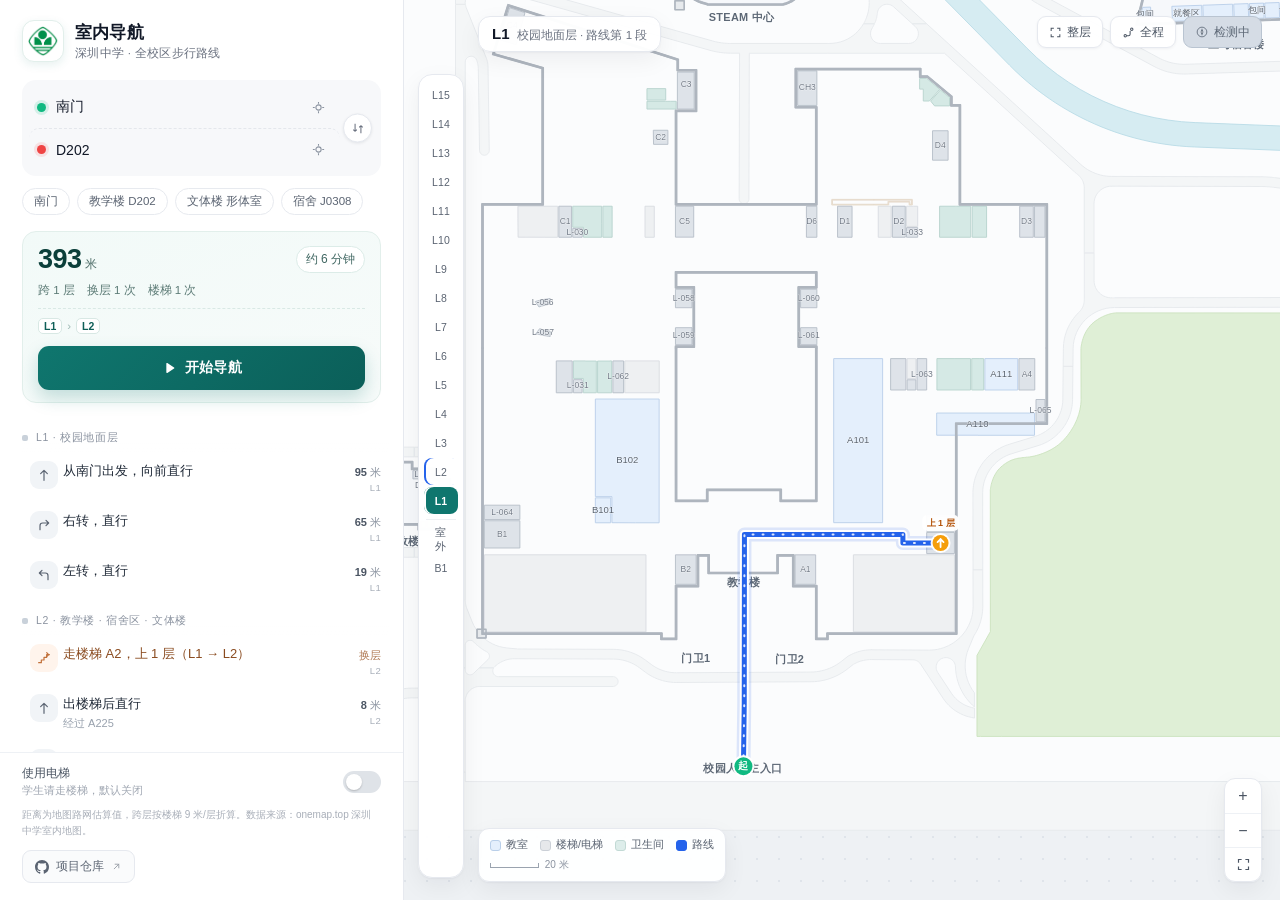
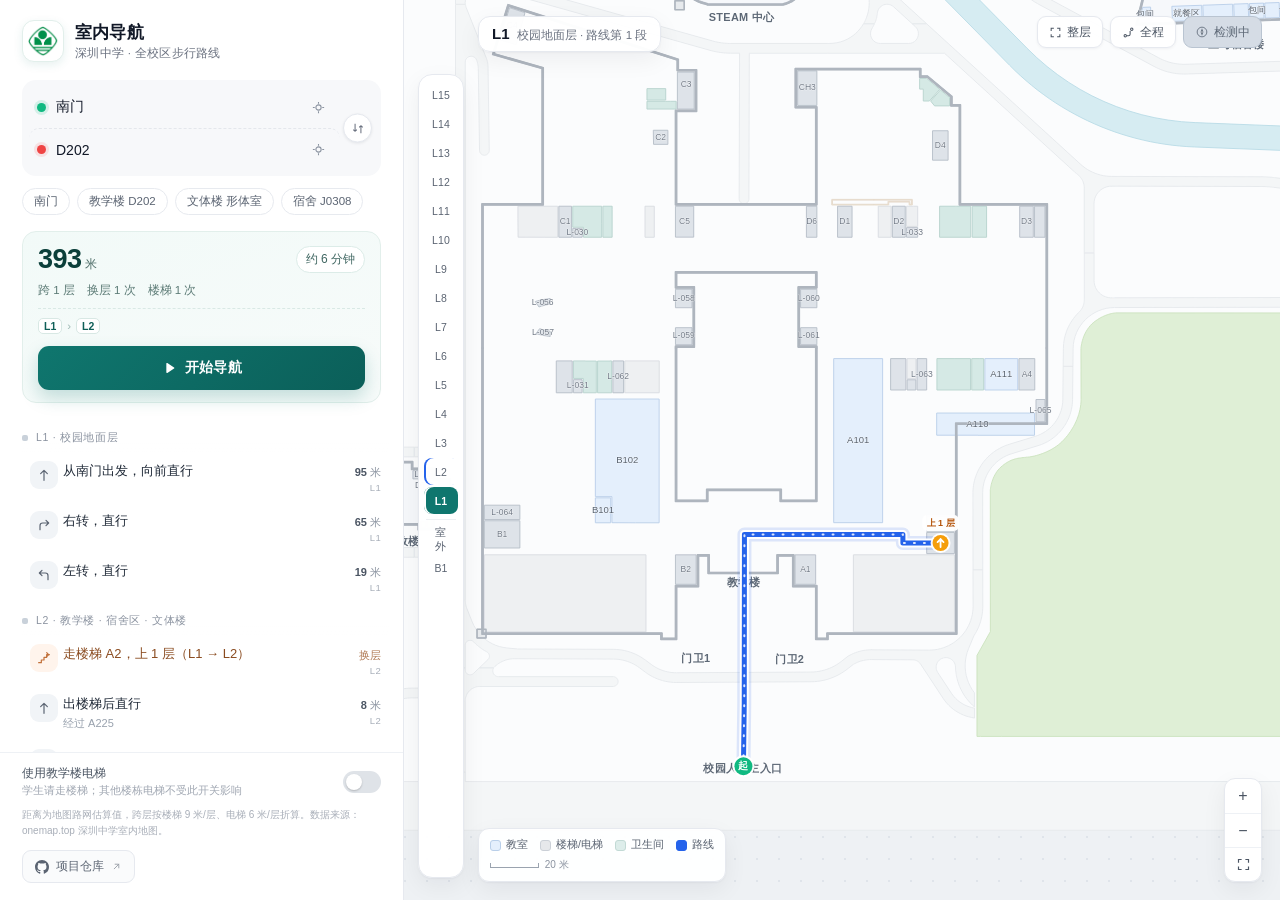
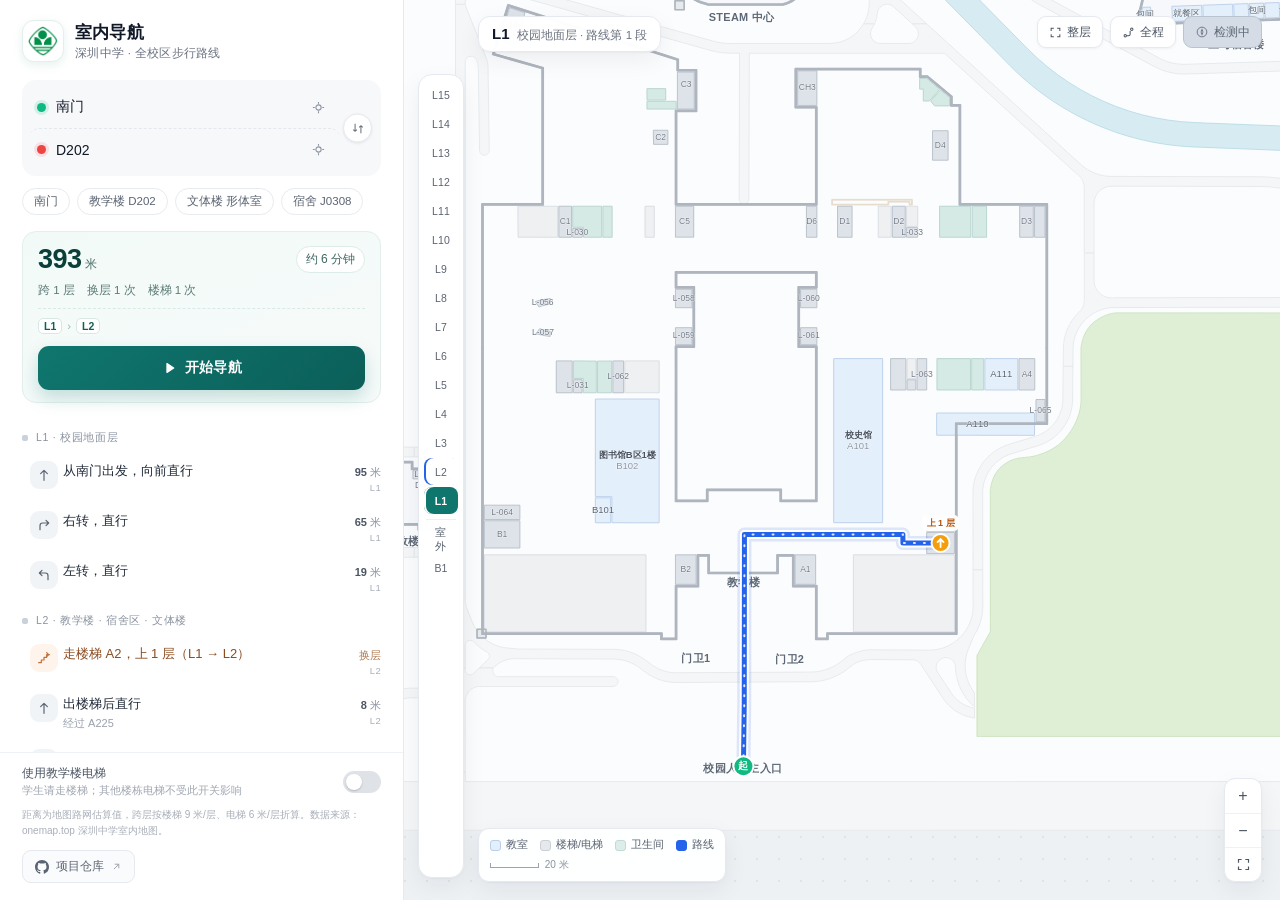
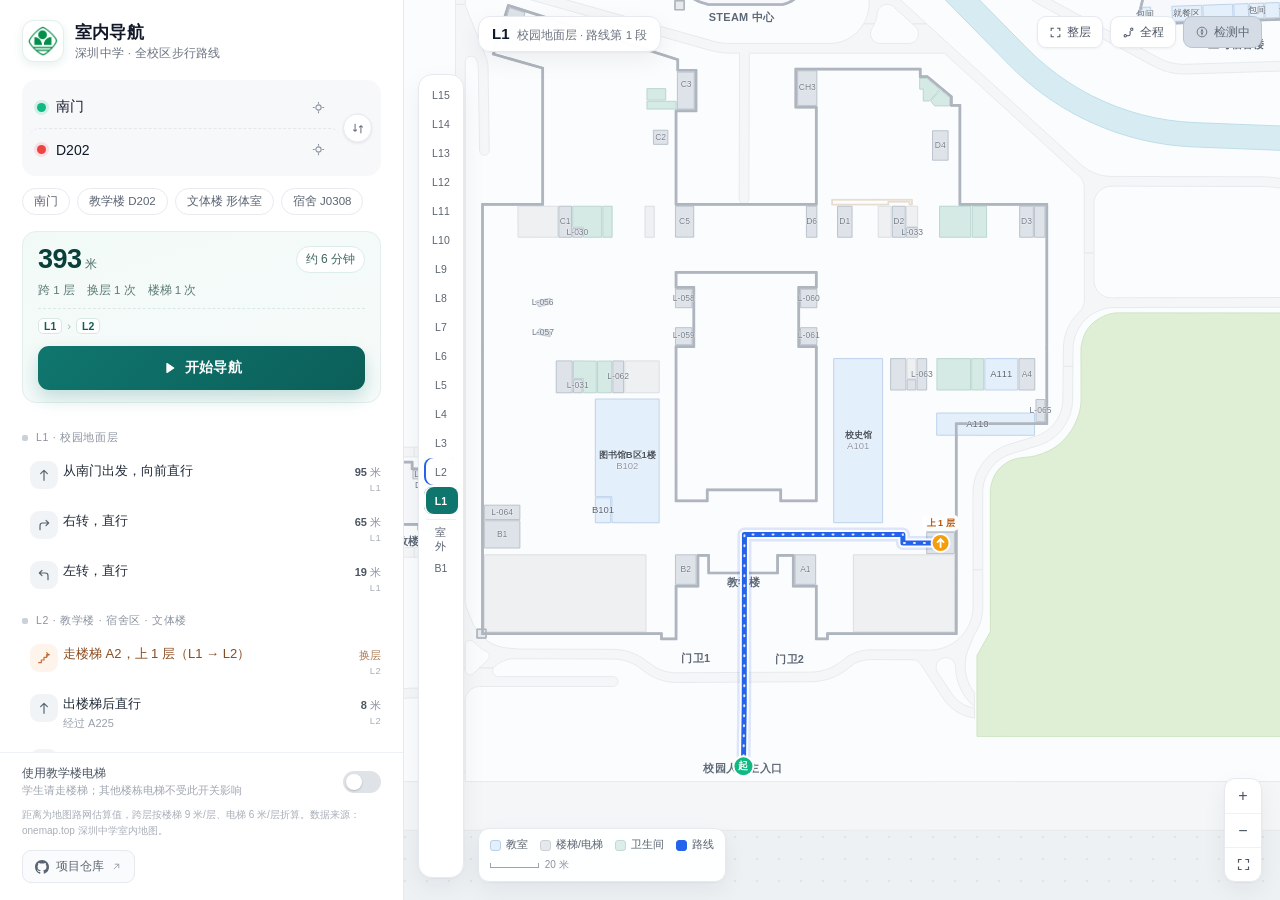
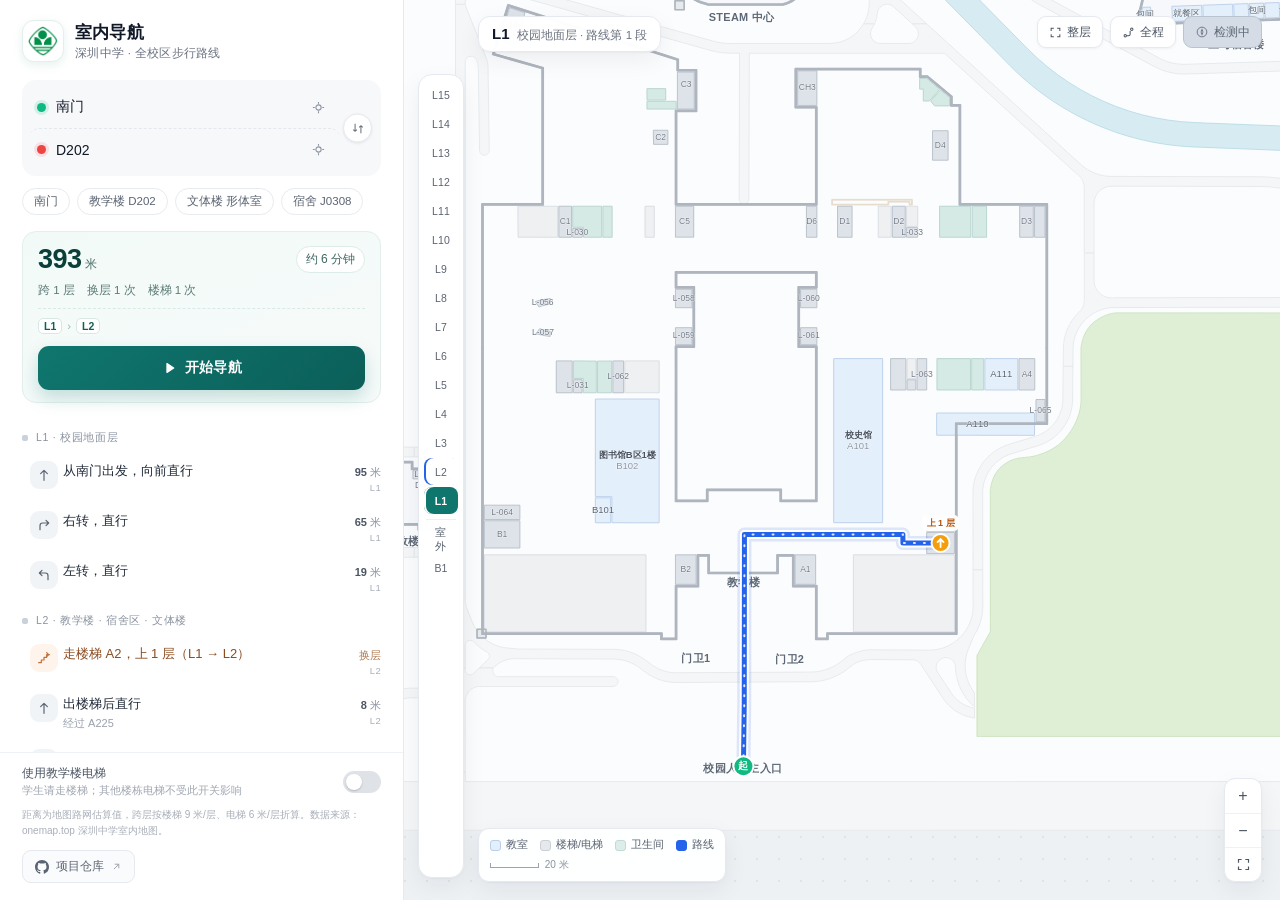
